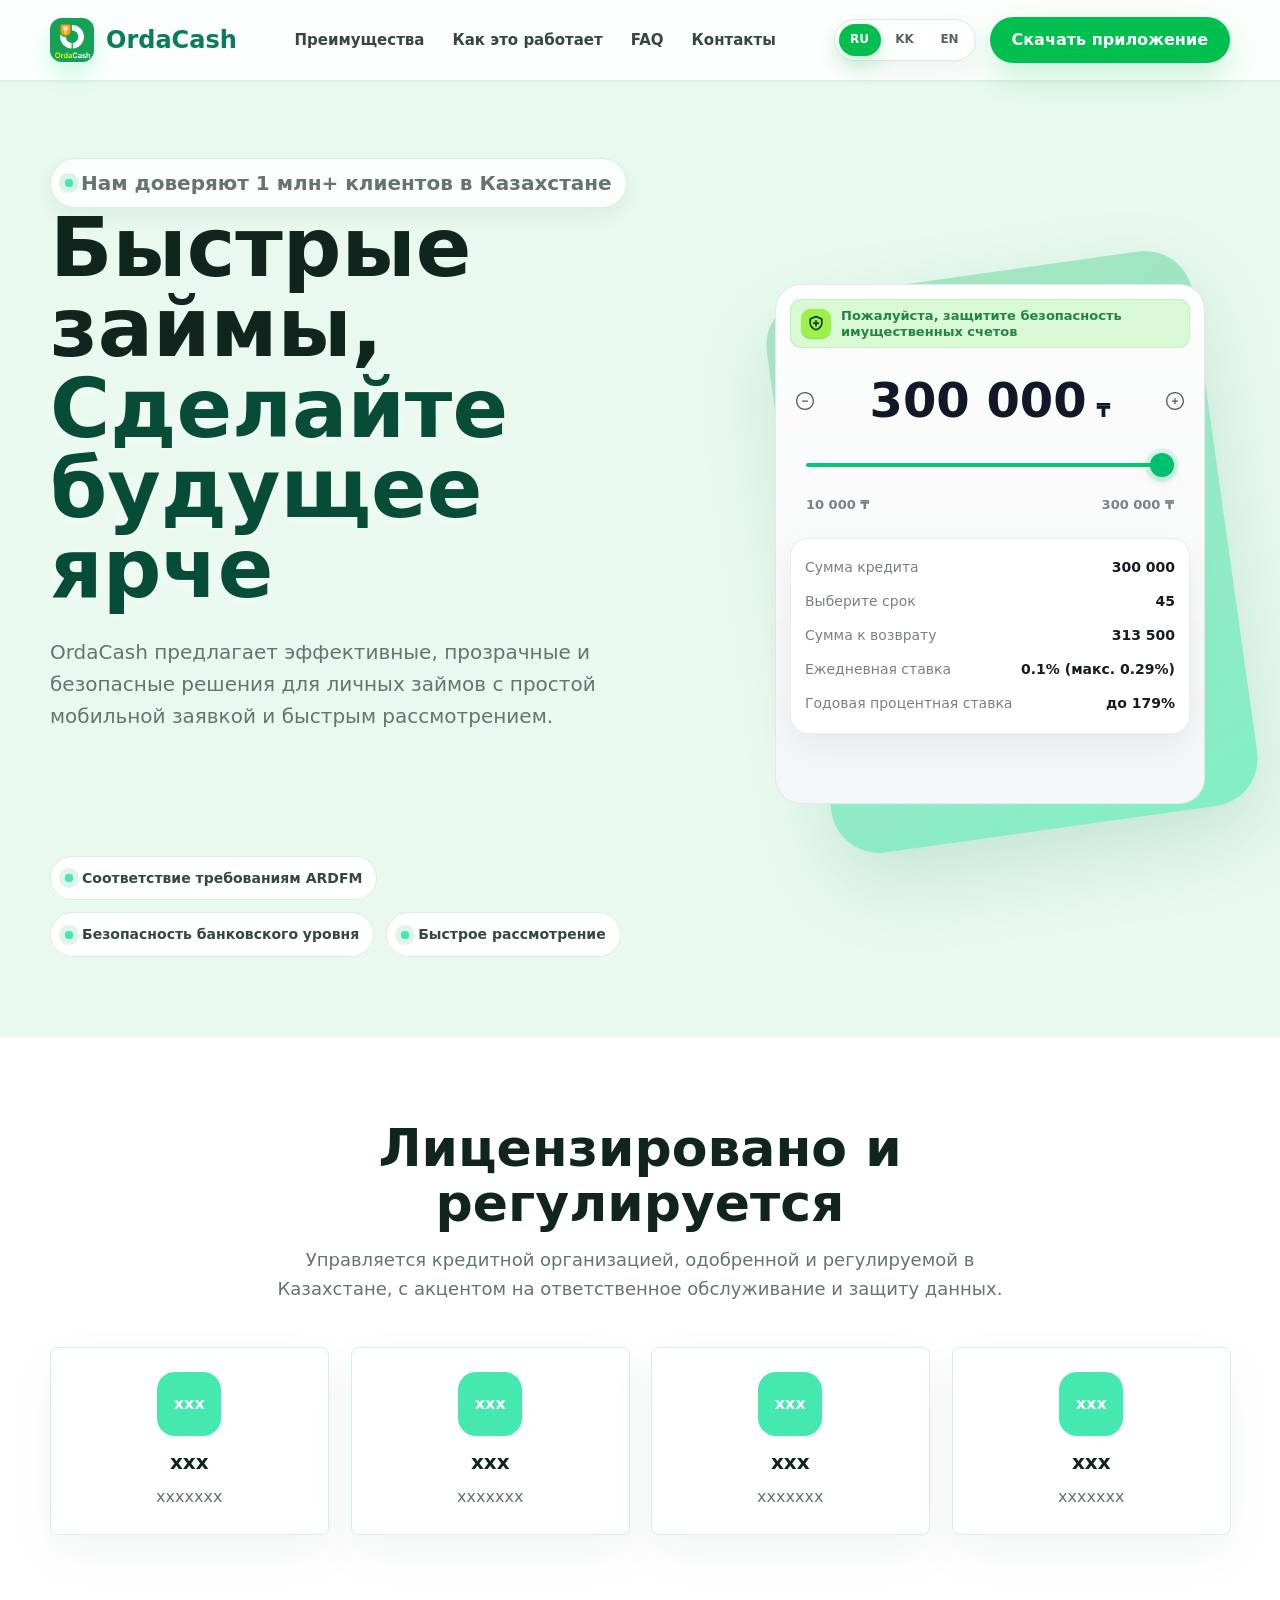
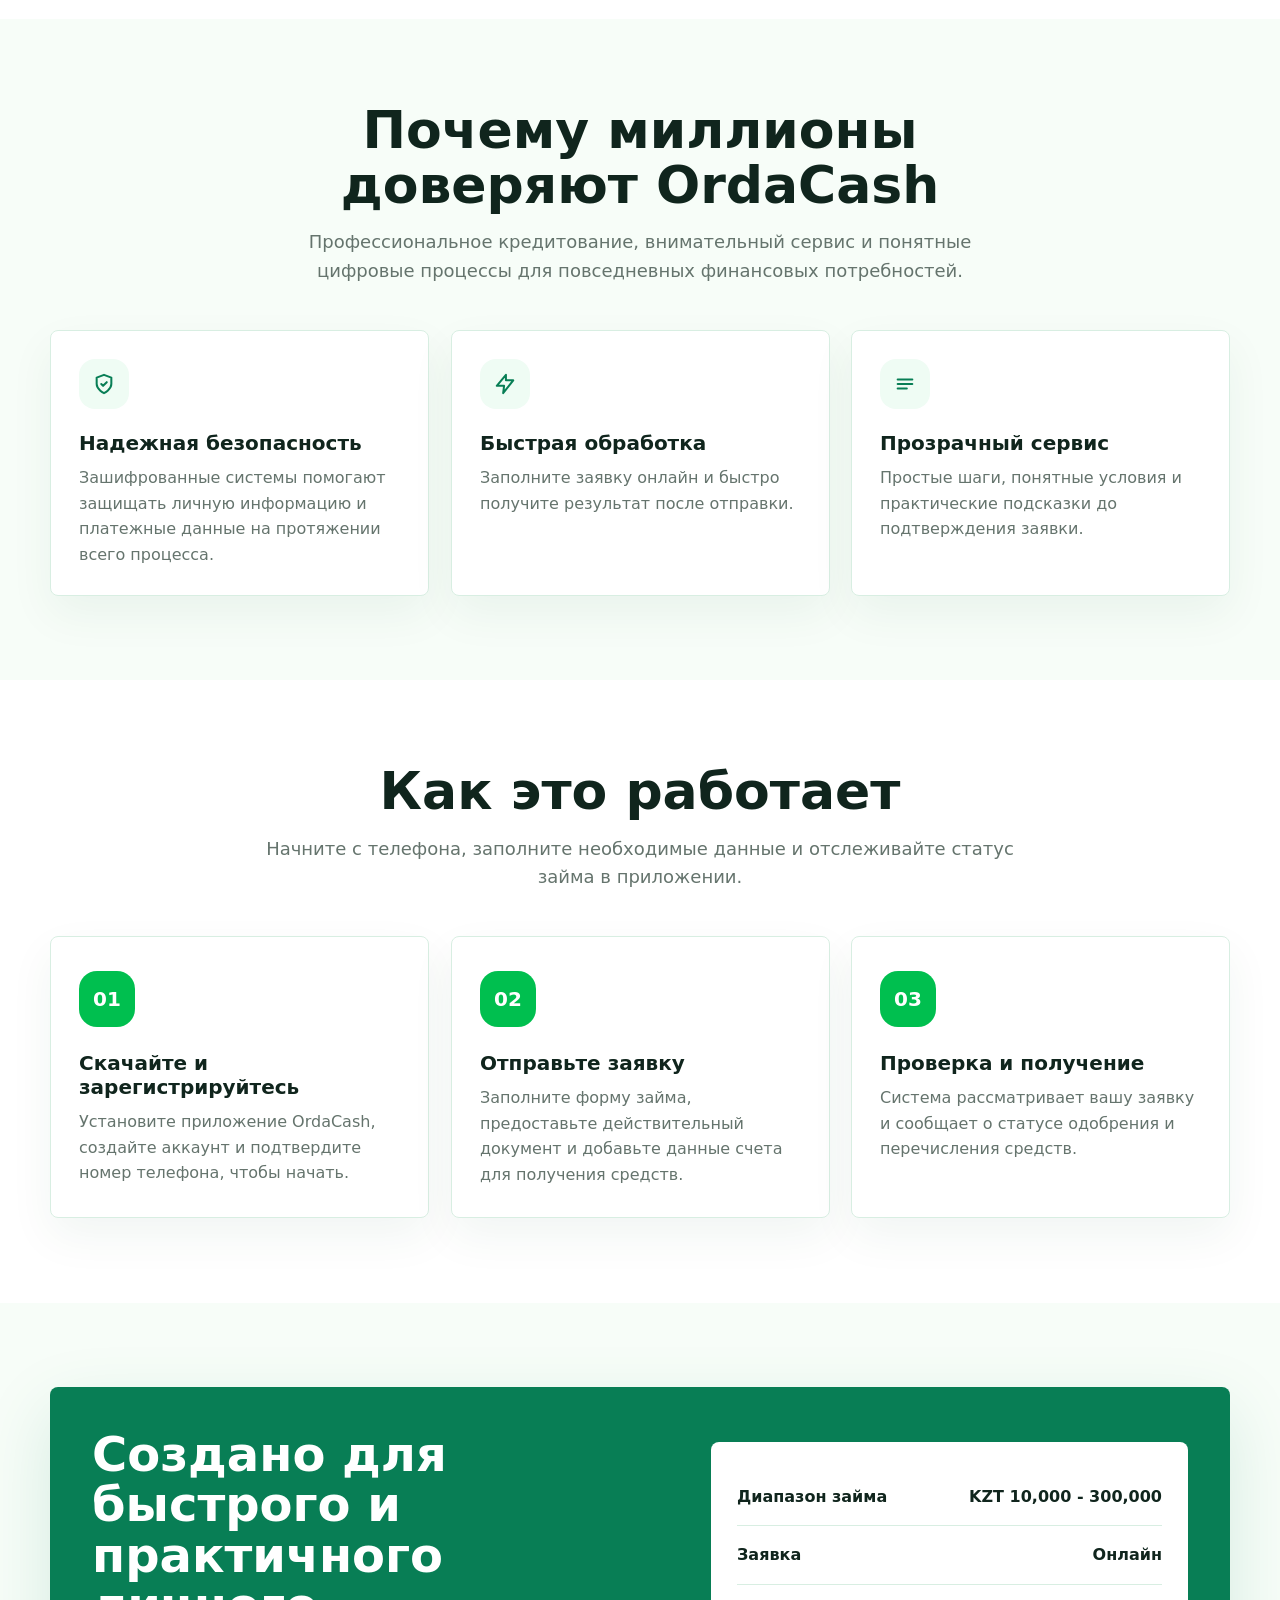
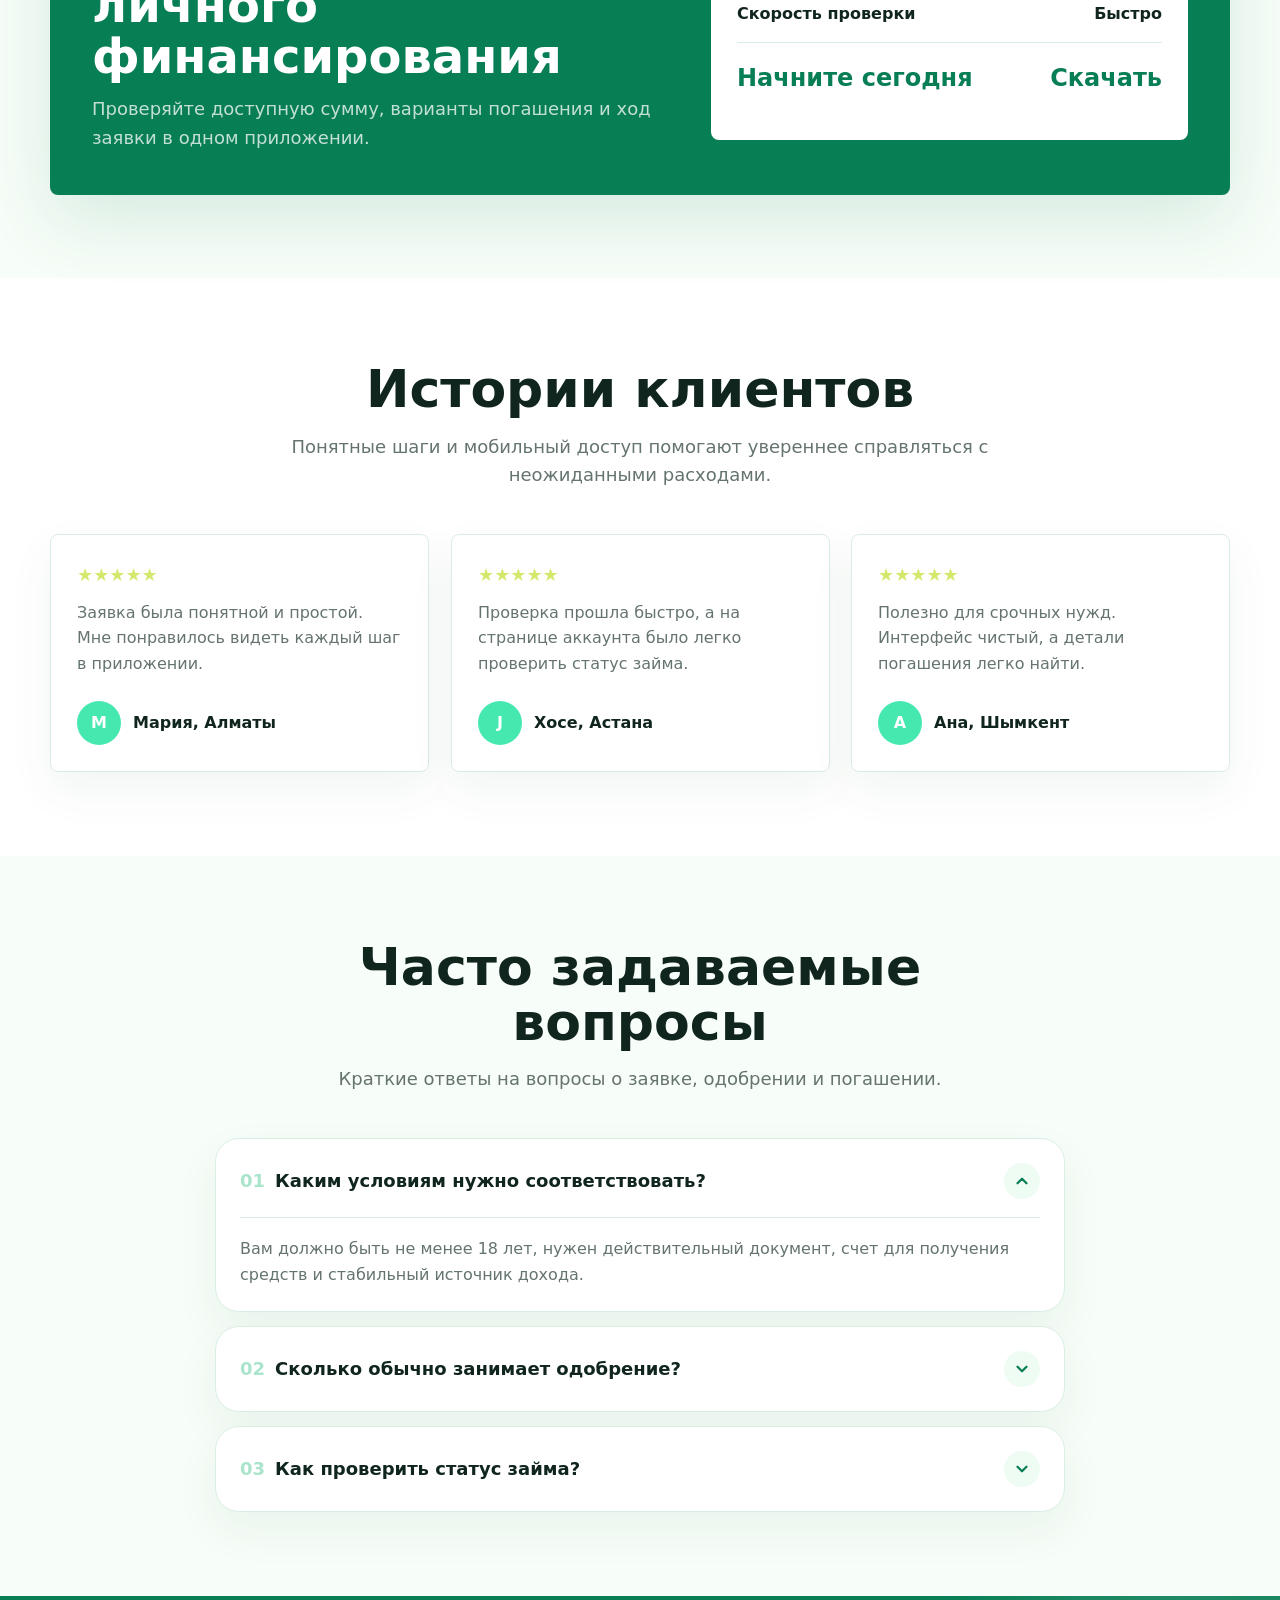
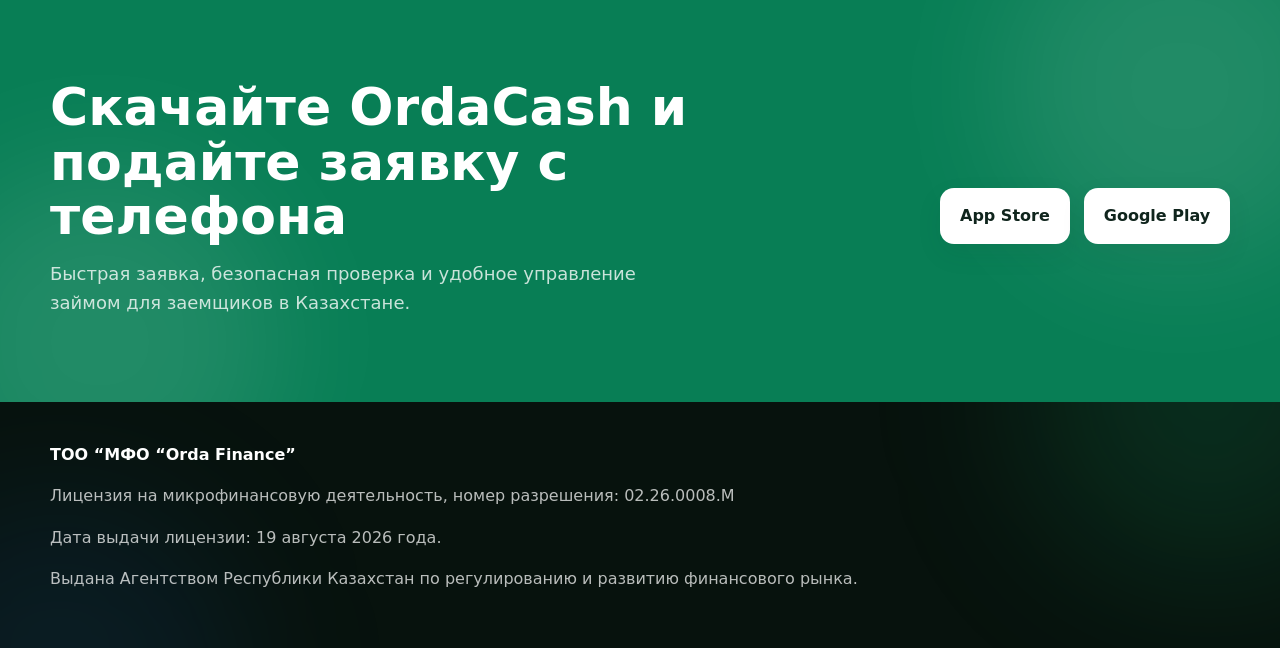
==== index.html @ 4e7398c6 "feat: 文案修改" ====
<!DOCTYPE html><!--lOzupZHRIFz_cOXzdDFwo--><html lang="ru"><head><meta charSet="utf-8"/><meta name="viewport" content="width=device-width, initial-scale=1"/><link rel="preload" as="image" href="/static/images/logo.png"/><link rel="preload" as="image" href="/static/svg/loan-reduce.svg"/><link rel="preload" as="image" href="/static/svg/loan-add.svg"/><link rel="stylesheet" href="/_next/static/css/9ef34f0b7b7a6414.css" data-precedence="next"/><link rel="preload" as="script" fetchPriority="low" href="/_next/static/chunks/webpack-8214f3e998d3ab63.js"/><script src="/_next/static/chunks/84158991-97b8673e93e6caf9.js" async=""></script><script src="/_next/static/chunks/436-8415beff75c6fdd8.js" async=""></script><script src="/_next/static/chunks/main-app-9fe62b37006150d4.js" async=""></script><script src="/_next/static/chunks/app/(home)/page-5bfa616d1ff4d9df.js" async=""></script><title>OrdaCash Lending - Быстрые онлайн-займы</title><meta name="description" content="OrdaCash предлагает быстрые, прозрачные и безопасные онлайн-займы для заемщиков в Казахстане."/><link rel="icon" href="/static/images/favicon.png"/><script src="/_next/static/chunks/polyfills-42372ed130431b0a.js" noModule=""></script></head><body><div hidden=""><!--$--><!--/$--></div><header class="topbar"><nav class="shell nav" aria-label="Primary navigation"><a class="brand" href="#top"><span class="brand-mark" aria-hidden="true"><img src="/static/images/logo.png" alt=""/></span><span class="brand-name">OrdaCash</span></a><div class="links"><a href="#advantages">Преимущества</a><a href="#how-it-works">Как это работает</a><a href="#faq">FAQ</a><a href="#contact">Контакты</a></div><div class="nav-tools"><div class="language-switch" aria-label="Язык" role="group"><button class="language-option is-active" type="button" aria-pressed="true">RU</button><button class="language-option" type="button" aria-pressed="false">KK</button><button class="language-option" type="button" aria-pressed="false">EN</button></div><a class="nav-cta" href="#download">Скачать приложение</a></div></nav></header><main><section class="hero" id="top"><div class="shell hero-grid"><div><p data-aos="fade-down" style="--aos-delay:0ms" class="eyebrow"><span class="spark" aria-hidden="true"></span>Нам доверяют 1 млн+ клиентов в Казахстане</p><h1 data-aos="fade-up" style="--aos-delay:100ms"><span>Быстрые займы,</span><span class="text-gradient">Сделайте будущее ярче</span></h1><p data-aos="fade-up" style="--aos-delay:200ms">OrdaCash предлагает эффективные, прозрачные и безопасные решения для личных займов с простой мобильной заявкой и быстрым рассмотрением.</p><div data-aos="fade-up" style="--aos-delay:300ms" class="hero-actions" id="download"><a class="store" href="https://www.apple.com/app-store/" rel="noreferrer" target="_blank"><svg viewBox="0 0 24 24" aria-hidden="true"><path d="M12 3v12"></path><path d="m7 10 5 5 5-5"></path><path d="M5 21h14"></path></svg><strong><span>Загрузить в</span><span>App Store</span></strong></a><a class="store light" href="https://play.google.com/store" rel="noreferrer" target="_blank"><svg viewBox="0 0 24 24" aria-hidden="true"><path d="m5 3 14 9-14 9V3z"></path></svg><strong><span>Доступно в</span><span>Google Play</span></strong></a></div><div data-aos="fade-up" style="--aos-delay:400ms" class="trust-row" aria-label="Trust signals"><span class="trust-pill"><span class="spark" aria-hidden="true"></span>Соответствие требованиям ARDFM</span><span class="trust-pill"><span class="spark" aria-hidden="true"></span>Безопасность банковского уровня</span><span class="trust-pill"><span class="spark" aria-hidden="true"></span>Быстрое рассмотрение</span></div></div><div data-aos="fade-left" style="--aos-delay:300ms" class="phone-wrap" aria-label="Mobile app preview"><div class="loan-preview" aria-label="Предпросмотр суммы кредита"><div class="loan-notice"><span class="loan-notice-icon" aria-hidden="true"><svg viewBox="0 0 24 24"><path d="M12 3 5 6v5c0 5 7 8 7 8s7-3 7-8V6l-7-3z"></path><path d="M12 8v6"></path><path d="M9 11h6"></path></svg></span><span>Пожалуйста, защитите безопасность имущественных счетов</span></div><div class="amount-control"><button class="amount-step" type="button" aria-label="Уменьшить сумму кредита"><img src="/static/svg/loan-reduce.svg" alt="" aria-hidden="true"/></button><div class="amount-value"><strong>300 000</strong><span>₸</span></div><button class="amount-step" type="button" aria-label="Увеличить сумму кредита"><img src="/static/svg/loan-add.svg" alt="" aria-hidden="true"/></button></div><div class="amount-slider"><input type="range" min="10000" max="300000" step="1000" aria-label="Сумма кредита" style="--slider-progress:100%" value="300000"/><div class="amount-limits" aria-hidden="true"><span>10 000<!-- --> <!-- -->₸</span><span>300 000<!-- --> <!-- -->₸</span></div></div><div class="loan-detail-card"><div class="loan-detail-row compact"><span>Сумма кредита</span><strong>300 000</strong></div><div class="loan-detail-row compact"><span>Выберите срок</span><strong>45</strong></div><div class="loan-detail-row compact"><span>Сумма к возврату</span><strong>313 500</strong></div><div class="loan-detail-row compact"><span>Ежедневная ставка</span><strong>0.1% (макс. 0.29%)</strong></div><div class="loan-detail-row compact"><span>Годовая процентная ставка</span><strong>до 179%</strong></div></div></div></div></div></section><section class="section"><div class="shell"><div data-aos="fade-up" style="--aos-delay:0ms" class="section-head"><h2>Лицензировано и регулируется</h2><p>Управляется кредитной организацией, одобренной и регулируемой в Казахстане, с акцентом на ответственное обслуживание и защиту данных.</p></div><div class="regulators"><article data-aos="zoom-in" style="--aos-delay:0ms" class="reg-card"><div class="seal">xxx</div><h3>xxx</h3><p>xxxxxxx</p></article><article data-aos="zoom-in" style="--aos-delay:100ms" class="reg-card"><div class="seal">xxx</div><h3>xxx</h3><p>xxxxxxx</p></article><article data-aos="zoom-in" style="--aos-delay:200ms" class="reg-card"><div class="seal">xxx</div><h3>xxx</h3><p>xxxxxxx</p></article><article data-aos="zoom-in" style="--aos-delay:300ms" class="reg-card"><div class="seal">xxx</div><h3>xxx</h3><p>xxxxxxx</p></article></div></div></section><section class="section alt" id="advantages"><div class="shell"><div data-aos="fade-up" style="--aos-delay:0ms" class="section-head"><h2>Почему миллионы доверяют OrdaCash</h2><p>Профессиональное кредитование, внимательный сервис и понятные цифровые процессы для повседневных финансовых потребностей.</p></div><div class="feature-grid"><article data-aos="fade-up" style="--aos-delay:0ms" class="feature-card"><div class="small-icon"><svg viewBox="0 0 24 24" aria-hidden="true"><path d="M12 22s8-4 8-10V5l-8-3-8 3v7c0 6 8 10 8 10z"></path><path d="m9 12 2 2 4-4"></path></svg></div><h3>Надежная безопасность</h3><p>Зашифрованные системы помогают защищать личную информацию и платежные данные на протяжении всего процесса.</p></article><article data-aos="fade-up" style="--aos-delay:100ms" class="feature-card"><div class="small-icon"><svg viewBox="0 0 24 24" aria-hidden="true"><path d="M13 2 3 14h8l-1 8 11-14h-8l0-6z"></path></svg></div><h3>Быстрая обработка</h3><p>Заполните заявку онлайн и быстро получите результат после отправки.</p></article><article data-aos="fade-up" style="--aos-delay:200ms" class="feature-card"><div class="small-icon"><svg viewBox="0 0 24 24" aria-hidden="true"><path d="M4 7h16"></path><path d="M4 12h16"></path><path d="M4 17h10"></path></svg></div><h3>Прозрачный сервис</h3><p>Простые шаги, понятные условия и практические подсказки до подтверждения заявки.</p></article></div></div></section><section class="section" id="how-it-works"><div class="shell"><div data-aos="fade-up" style="--aos-delay:0ms" class="section-head"><h2>Как это работает</h2><p>Начните с телефона, заполните необходимые данные и отслеживайте статус займа в приложении.</p></div><div class="steps"><article data-aos="fade-up" style="--aos-delay:0ms" class="step-card"><div class="step-number">01</div><h3>Скачайте и зарегистрируйтесь</h3><p>Установите приложение OrdaCash, создайте аккаунт и подтвердите номер телефона, чтобы начать.</p></article><article data-aos="fade-up" style="--aos-delay:100ms" class="step-card"><div class="step-number">02</div><h3>Отправьте заявку</h3><p>Заполните форму займа, предоставьте действительный документ и добавьте данные счета для получения средств.</p></article><article data-aos="fade-up" style="--aos-delay:200ms" class="step-card"><div class="step-number">03</div><h3>Проверка и получение</h3><p>Система рассматривает вашу заявку и сообщает о статусе одобрения и перечисления средств.</p></article></div></div></section><section class="section alt"><div data-aos="fade-up" style="--aos-delay:0ms" class="shell loan-strip"><div><h2>Создано для быстрого и практичного личного финансирования</h2><p>Проверяйте доступную сумму, варианты погашения и ход заявки в одном приложении.</p></div><div class="calculator" aria-label="Loan example"><div class="calc-row"><span>Диапазон займа</span><span>KZT 10,000 - 300,000</span></div><div class="calc-row"><span>Заявка</span><span>Онлайн</span></div><div class="calc-row"><span>Скорость проверки</span><span>Быстро</span></div><div class="calc-row"><span>Начните сегодня</span><span>Скачать</span></div></div></div></section><section class="section"><div class="shell"><div data-aos="fade-up" style="--aos-delay:0ms" class="section-head"><h2>Истории клиентов</h2><p>Понятные шаги и мобильный доступ помогают увереннее справляться с неожиданными расходами.</p></div><div class="quote-grid"><article data-aos="fade-up" style="--aos-delay:0ms" class="quote"><div class="stars">★★★★★</div><p>Заявка была понятной и простой. Мне понравилось видеть каждый шаг в приложении.</p><div class="person"><span class="person-img">M</span><span>Мария, Алматы</span></div></article><article data-aos="fade-up" style="--aos-delay:100ms" class="quote"><div class="stars">★★★★★</div><p>Проверка прошла быстро, а на странице аккаунта было легко проверить статус займа.</p><div class="person"><span class="person-img">J</span><span>Хосе, Астана</span></div></article><article data-aos="fade-up" style="--aos-delay:200ms" class="quote"><div class="stars">★★★★★</div><p>Полезно для срочных нужд. Интерфейс чистый, а детали погашения легко найти.</p><div class="person"><span class="person-img">A</span><span>Ана, Шымкент</span></div></article></div></div></section><section class="section alt" id="faq"><div class="shell"><div data-aos="fade-up" style="--aos-delay:0ms" class="section-head"><h2>Часто задаваемые вопросы</h2><p>Краткие ответы на вопросы о заявке, одобрении и погашении.</p></div><div class="faq"><div data-aos="fade-up" style="--aos-delay:0ms" class="faq-item"><div class="faq-panel is-open"><button class="faq-trigger" type="button" aria-controls="_R_ctlfivb_" aria-expanded="true"><h3><span class="faq-index">01</span><span>Каким условиям нужно соответствовать?</span></h3><span class="faq-arrow" aria-hidden="true"><svg viewBox="0 0 24 24" aria-hidden="true"><path d="m6 9 6 6 6-6"></path></svg></span></button><div class="faq-answer" id="_R_ctlfivb_"><div class="faq-answer-inner"><p>Вам должно быть не менее 18 лет, нужен действительный документ, счет для получения средств и стабильный источник дохода.</p></div></div></div></div><div data-aos="fade-up" style="--aos-delay:100ms" class="faq-item"><div class="faq-panel"><button class="faq-trigger" type="button" aria-controls="_R_ktlfivb_" aria-expanded="false"><h3><span class="faq-index">02</span><span>Сколько обычно занимает одобрение?</span></h3><span class="faq-arrow" aria-hidden="true"><svg viewBox="0 0 24 24" aria-hidden="true"><path d="m6 9 6 6 6-6"></path></svg></span></button><div class="faq-answer" id="_R_ktlfivb_"><div class="faq-answer-inner"><p>Многие заявки могут быть рассмотрены быстро после отправки. Дополнительная проверка может занять больше времени.</p></div></div></div></div><div data-aos="fade-up" style="--aos-delay:200ms" class="faq-item"><div class="faq-panel"><button class="faq-trigger" type="button" aria-controls="_R_stlfivb_" aria-expanded="false"><h3><span class="faq-index">03</span><span>Как проверить статус займа?</span></h3><span class="faq-arrow" aria-hidden="true"><svg viewBox="0 0 24 24" aria-hidden="true"><path d="m6 9 6 6 6-6"></path></svg></span></button><div class="faq-answer" id="_R_stlfivb_"><div class="faq-answer-inner"><p>Войдите в приложение и проверьте страницу аккаунта или погашения, чтобы увидеть актуальную информацию по заявке.</p></div></div></div></div></div></div></section><section class="download" id="contact"><div class="shell download-grid"><div><h2 data-aos="fade-up" style="--aos-delay:0ms">Скачайте OrdaCash и подайте заявку с телефона</h2><p data-aos="fade-up" style="--aos-delay:100ms">Быстрая заявка, безопасная проверка и удобное управление займом для заемщиков в Казахстане.</p></div><div data-aos="fade-up" style="--aos-delay:200ms" class="hero-actions"><a class="store light" href="https://www.apple.com/app-store/" rel="noreferrer" target="_blank">App Store</a><a class="store light" href="https://play.google.com/store" rel="noreferrer" target="_blank">Google Play</a></div></div></section></main><footer class="footer"><div class="shell footer-grid"><div><strong><a class="footer-license" href="/static/26021703_ru.pdf" target="_blank" rel="noopener noreferrer">ТОО “МФО “Orda Finance”</a></strong><p>Лицензия на микрофинансовую деятельность, номер разрешения: 02.26.0008.М</p><p>Дата выдачи лицензии: 19 августа 2026 года.</p><p>Выдана Агентством Республики Казахстан по регулированию и развитию финансового рынка.</p></div></div></footer><!--$--><!--/$--><script src="/_next/static/chunks/webpack-8214f3e998d3ab63.js" id="_R_" async=""></script><script>(self.__next_f=self.__next_f||[]).push([0])</script><script>self.__next_f.push([1,"1:\"$Sreact.fragment\"\n2:I[6287,[],\"\"]\n3:I[6755,[],\"\"]\n5:I[6406,[],\"OutletBoundary\"]\n7:I[4539,[],\"AsyncMetadataOutlet\"]\n9:I[6406,[],\"ViewportBoundary\"]\nb:I[6406,[],\"MetadataBoundary\"]\nc:\"$Sreact.suspense\"\ne:I[229,[],\"\"]\n:HL[\"/_next/static/css/9ef34f0b7b7a6414.css\",\"style\"]\n"])</script><script>self.__next_f.push([1,"0:{\"P\":null,\"b\":\"lOzupZHRIFz-cOXzdDFwo\",\"p\":\"\",\"c\":[\"\",\"\"],\"i\":false,\"f\":[[[\"\",{\"children\":[\"(home)\",{\"children\":[\"__PAGE__\",{}]}]},\"$undefined\",\"$undefined\",true],[\"\",[\"$\",\"$1\",\"c\",{\"children\":[[[\"$\",\"link\",\"0\",{\"rel\":\"stylesheet\",\"href\":\"/_next/static/css/9ef34f0b7b7a6414.css\",\"precedence\":\"next\",\"crossOrigin\":\"$undefined\",\"nonce\":\"$undefined\"}]],[\"$\",\"html\",null,{\"lang\":\"ru\",\"children\":[\"$\",\"body\",null,{\"children\":[\"$\",\"$L2\",null,{\"parallelRouterKey\":\"children\",\"error\":\"$undefined\",\"errorStyles\":\"$undefined\",\"errorScripts\":\"$undefined\",\"template\":[\"$\",\"$L3\",null,{}],\"templateStyles\":\"$undefined\",\"templateScripts\":\"$undefined\",\"notFound\":[[[\"$\",\"title\",null,{\"children\":\"404: This page could not be found.\"}],[\"$\",\"div\",null,{\"style\":{\"fontFamily\":\"system-ui,\\\"Segoe UI\\\",Roboto,Helvetica,Arial,sans-serif,\\\"Apple Color Emoji\\\",\\\"Segoe UI Emoji\\\"\",\"height\":\"100vh\",\"textAlign\":\"center\",\"display\":\"flex\",\"flexDirection\":\"column\",\"alignItems\":\"center\",\"justifyContent\":\"center\"},\"children\":[\"$\",\"div\",null,{\"children\":[[\"$\",\"style\",null,{\"dangerouslySetInnerHTML\":{\"__html\":\"body{color:#000;background:#fff;margin:0}.next-error-h1{border-right:1px solid rgba(0,0,0,.3)}@media (prefers-color-scheme:dark){body{color:#fff;background:#000}.next-error-h1{border-right:1px solid rgba(255,255,255,.3)}}\"}}],[\"$\",\"h1\",null,{\"className\":\"next-error-h1\",\"style\":{\"display\":\"inline-block\",\"margin\":\"0 20px 0 0\",\"padding\":\"0 23px 0 0\",\"fontSize\":24,\"fontWeight\":500,\"verticalAlign\":\"top\",\"lineHeight\":\"49px\"},\"children\":404}],[\"$\",\"div\",null,{\"style\":{\"display\":\"inline-block\"},\"children\":[\"$\",\"h2\",null,{\"style\":{\"fontSize\":14,\"fontWeight\":400,\"lineHeight\":\"49px\",\"margin\":0},\"children\":\"This page could not be found.\"}]}]]}]}]],[]],\"forbidden\":\"$undefined\",\"unauthorized\":\"$undefined\"}]}]}]]}],{\"children\":[\"(home)\",[\"$\",\"$1\",\"c\",{\"children\":[null,[\"$\",\"$L2\",null,{\"parallelRouterKey\":\"children\",\"error\":\"$undefined\",\"errorStyles\":\"$undefined\",\"errorScripts\":\"$undefined\",\"template\":[\"$\",\"$L3\",null,{}],\"templateStyles\":\"$undefined\",\"templateScripts\":\"$undefined\",\"notFound\":[[[\"$\",\"title\",null,{\"children\":\"404: This page could not be found.\"}],[\"$\",\"div\",null,{\"style\":\"$0:f:0:1:1:props:children:1:props:children:props:children:props:notFound:0:1:props:style\",\"children\":[\"$\",\"div\",null,{\"children\":[[\"$\",\"style\",null,{\"dangerouslySetInnerHTML\":{\"__html\":\"body{color:#000;background:#fff;margin:0}.next-error-h1{border-right:1px solid rgba(0,0,0,.3)}@media (prefers-color-scheme:dark){body{color:#fff;background:#000}.next-error-h1{border-right:1px solid rgba(255,255,255,.3)}}\"}}],[\"$\",\"h1\",null,{\"className\":\"next-error-h1\",\"style\":\"$0:f:0:1:1:props:children:1:props:children:props:children:props:notFound:0:1:props:children:props:children:1:props:style\",\"children\":404}],[\"$\",\"div\",null,{\"style\":\"$0:f:0:1:1:props:children:1:props:children:props:children:props:notFound:0:1:props:children:props:children:2:props:style\",\"children\":[\"$\",\"h2\",null,{\"style\":\"$0:f:0:1:1:props:children:1:props:children:props:children:props:notFound:0:1:props:children:props:children:2:props:children:props:style\",\"children\":\"This page could not be found.\"}]}]]}]}]],[]],\"forbidden\":\"$undefined\",\"unauthorized\":\"$undefined\"}]]}],{\"children\":[\"__PAGE__\",[\"$\",\"$1\",\"c\",{\"children\":[\"$L4\",null,[\"$\",\"$L5\",null,{\"children\":[\"$L6\",[\"$\",\"$L7\",null,{\"promise\":\"$@8\"}]]}]]}],{},null,false]},null,false]},null,false],[\"$\",\"$1\",\"h\",{\"children\":[null,[[\"$\",\"$L9\",null,{\"children\":\"$La\"}],null],[\"$\",\"$Lb\",null,{\"children\":[\"$\",\"div\",null,{\"hidden\":true,\"children\":[\"$\",\"$c\",null,{\"fallback\":null,\"children\":\"$Ld\"}]}]}]]}],false]],\"m\":\"$undefined\",\"G\":[\"$e\",[]],\"s\":false,\"S\":true}\n"])</script><script>self.__next_f.push([1,"a:[[\"$\",\"meta\",\"0\",{\"charSet\":\"utf-8\"}],[\"$\",\"meta\",\"1\",{\"name\":\"viewport\",\"content\":\"width=device-width, initial-scale=1\"}]]\n6:null\n"])</script><script>self.__next_f.push([1,"f:I[2537,[\"813\",\"static/chunks/app/(home)/page-5bfa616d1ff4d9df.js\"],\"default\"]\n"])</script><script>self.__next_f.push([1,"4:[\"$\",\"$Lf\",null,{\"initialLanguage\":\"ru\",\"initialMessages\":{\"meta.title\":\"OrdaCash Lending - Быстрые онлайн-займы\",\"meta.description\":\"OrdaCash предлагает быстрые, прозрачные и безопасные онлайн-займы для заемщиков в Казахстане.\",\"nav.language\":\"Язык\",\"nav.advantages\":\"Преимущества\",\"nav.howItWorks\":\"Как это работает\",\"nav.faq\":\"FAQ\",\"nav.contact\":\"Контакты\",\"nav.download\":\"Скачать приложение\",\"hero.eyebrow\":\"Нам доверяют 1 млн+ клиентов в Казахстане\",\"hero.titleLine1\":\"Быстрые займы,\",\"hero.titleLine2\":\"Сделайте будущее ярче\",\"hero.description\":\"OrdaCash предлагает эффективные, прозрачные и безопасные решения для личных займов с простой мобильной заявкой и быстрым рассмотрением.\",\"hero.floatOne\":\"Простая заявка за 5 минут\",\"hero.floatTwo\":\"Безопасное онлайн-одобрение\",\"hero.imageAlt\":\"Главная страница приложения OrdaCash\",\"loanPreview.ariaLabel\":\"Предпросмотр суммы кредита\",\"loanPreview.notice\":\"Пожалуйста, защитите безопасность имущественных счетов\",\"loanPreview.decrease\":\"Уменьшить сумму кредита\",\"loanPreview.increase\":\"Увеличить сумму кредита\",\"loanPreview.amountAria\":\"Сумма кредита\",\"loanPreview.currency\":\"₸\",\"loanPreview.amount\":\"Сумма кредита\",\"loanPreview.term\":\"Выберите срок\",\"loanPreview.termValue\":\"45\",\"loanPreview.returnAmount\":\"Сумма к возврату\",\"loanPreview.dailyRate\":\"Ежедневная ставка\",\"loanPreview.dailyRateValue\":\"0.1% (макс. 0.29%)\",\"loanPreview.annualRate\":\"Годовая процентная ставка\",\"loanPreview.annualRateValue\":\"до 179%\",\"store.appStoreKicker\":\"Загрузить в\",\"store.appStore\":\"App Store\",\"store.googlePlayKicker\":\"Доступно в\",\"store.googlePlay\":\"Google Play\",\"trust.sec\":\"Соответствие требованиям ARDFM\",\"trust.security\":\"Безопасность банковского уровня\",\"trust.review\":\"Быстрое рассмотрение\",\"regulation.title\":\"Лицензировано и регулируется\",\"regulation.description\":\"Управляется кредитной организацией, одобренной и регулируемой в Казахстане, с акцентом на ответственное обслуживание и защиту данных.\",\"regulation.secText\":\"Соответствие требованиям финансового рынка Казахстана.\",\"regulation.npcText\":\"Практики платежей и денежных операций с учетом стандартов НБК.\",\"regulation.amlText\":\"Проверка транзакций и меры против финансовых правонарушений.\",\"regulation.cicText\":\"Поддержка кредитной истории и ответственная отчетность.\",\"advantages.title\":\"Почему миллионы доверяют OrdaCash\",\"advantages.description\":\"Профессиональное кредитование, внимательный сервис и понятные цифровые процессы для повседневных финансовых потребностей.\",\"advantages.securityTitle\":\"Надежная безопасность\",\"advantages.securityText\":\"Зашифрованные системы помогают защищать личную информацию и платежные данные на протяжении всего процесса.\",\"advantages.speedTitle\":\"Быстрая обработка\",\"advantages.speedText\":\"Заполните заявку онлайн и быстро получите результат после отправки.\",\"advantages.transparentTitle\":\"Прозрачный сервис\",\"advantages.transparentText\":\"Простые шаги, понятные условия и практические подсказки до подтверждения заявки.\",\"steps.title\":\"Как это работает\",\"steps.description\":\"Начните с телефона, заполните необходимые данные и отслеживайте статус займа в приложении.\",\"steps.oneTitle\":\"Скачайте и зарегистрируйтесь\",\"steps.oneText\":\"Установите приложение OrdaCash, создайте аккаунт и подтвердите номер телефона, чтобы начать.\",\"steps.twoTitle\":\"Отправьте заявку\",\"steps.twoText\":\"Заполните форму займа, предоставьте действительный документ и добавьте данные счета для получения средств.\",\"steps.threeTitle\":\"Проверка и получение\",\"steps.threeText\":\"Система рассматривает вашу заявку и сообщает о статусе одобрения и перечисления средств.\",\"loanStrip.title\":\"Создано для быстрого и практичного личного финансирования\",\"loanStrip.description\":\"Проверяйте доступную сумму, варианты погашения и ход заявки в одном приложении.\",\"calculator.loanRange\":\"Диапазон займа\",\"calculator.loanRangeValue\":\"KZT 10,000 - 300,000\",\"calculator.application\":\"Заявка\",\"calculator.online\":\"Онлайн\",\"calculator.reviewSpeed\":\"Скорость проверки\",\"calculator.fast\":\"Быстро\",\"calculator.startToday\":\"Начните сегодня\",\"calculator.download\":\"Скачать\",\"stories.title\":\"Истории клиентов\",\"stories.description\":\"Понятные шаги и мобильный доступ помогают увереннее справляться с неожиданными расходами.\",\"stories.mariaText\":\"Заявка была понятной и простой. Мне понравилось видеть каждый шаг в приложении.\",\"stories.mariaName\":\"Мария, Алматы\",\"stories.joseText\":\"Проверка прошла быстро, а на странице аккаунта было легко проверить статус займа.\",\"stories.joseName\":\"Хосе, Астана\",\"stories.anaText\":\"Полезно для срочных нужд. Интерфейс чистый, а детали погашения легко найти.\",\"stories.anaName\":\"Ана, Шымкент\",\"faq.title\":\"Часто задаваемые вопросы\",\"faq.description\":\"Краткие ответы на вопросы о заявке, одобрении и погашении.\",\"faq.q1\":\"Каким условиям нужно соответствовать?\",\"faq.a1\":\"Вам должно быть не менее 18 лет, нужен действительный документ, счет для получения средств и стабильный источник дохода.\",\"faq.q2\":\"Сколько обычно занимает одобрение?\",\"faq.a2\":\"Многие заявки могут быть рассмотрены быстро после отправки. Дополнительная проверка может занять больше времени.\",\"faq.q3\":\"Как проверить статус займа?\",\"faq.a3\":\"Войдите в приложение и проверьте страницу аккаунта или погашения, чтобы увидеть актуальную информацию по заявке.\",\"download.title\":\"Скачайте OrdaCash и подайте заявку с телефона\",\"download.description\":\"Быстрая заявка, безопасная проверка и удобное управление займом для заемщиков в Казахстане.\",\"footer.company\":\"ТОО “МФО “Orda Finance”\",\"footer.license\":\"Лицензия на микрофинансовую деятельность, номер разрешения: 02.26.0008.М\",\"footer.licenseDate\":\"Дата выдачи лицензии: 19 августа 2026 года.\",\"footer.licenseIssuer\":\"Выдана Агентством Республики Казахстан по регулированию и развитию финансового рынка.\"}}]\n"])</script><script>self.__next_f.push([1,"10:I[3139,[],\"IconMark\"]\n8:{\"metadata\":[[\"$\",\"title\",\"0\",{\"children\":\"OrdaCash Lending - Быстрые онлайн-займы\"}],[\"$\",\"meta\",\"1\",{\"name\":\"description\",\"content\":\"OrdaCash предлагает быстрые, прозрачные и безопасные онлайн-займы для заемщиков в Казахстане.\"}],[\"$\",\"link\",\"2\",{\"rel\":\"icon\",\"href\":\"/static/images/favicon.png\"}],[\"$\",\"$L10\",\"3\",{}]],\"error\":null,\"digest\":\"$undefined\"}\nd:\"$8:metadata\"\n"])</script></body></html>
---- _next/static/css/9ef34f0b7b7a6414.css ----
:root{--green:#45e8af;--green-dark:#087e55;--green-soft:#effcf4;--lime:#e0f7a4;--mint:#a6e1be;--cta-green:#00bf4f;--cta-green-dark:#018e23;--ink:#10251d;--muted:#65746d;--line:#d8eee2;--paper:#ffffff;--wash:#f7fdf8;--yellow:#d5e86e;--blue:#42cfa2;--theme-bg:#e9f9ef;--theme-solid:#45e8af;--theme-deep:#087e55;--shadow:0 24px 70px rgba(12,126,82,0.14)}*{box-sizing:border-box;-webkit-tap-highlight-color:transparent}html{scroll-behavior:smooth}body,html{overflow-x:hidden}body{margin:0;font-family:Inter,ui-sans-serif,system-ui,-apple-system,BlinkMacSystemFont,Segoe UI,Arial,sans-serif;color:var(--ink);background:var(--paper);line-height:1.6}img{max-width:100%}a{color:inherit;text-decoration:none}button,input,select,textarea{-webkit-appearance:none;-moz-appearance:none;appearance:none;font:inherit}button{border:0;background:transparent;color:inherit;cursor:pointer;-webkit-user-select:none;-moz-user-select:none;user-select:none}button:focus{outline:none}.faq-trigger:focus-visible,a:focus-visible,button:focus-visible{outline:3px solid rgba(0,191,79,.28);outline-offset:3px}svg{display:block}.shell{width:min(1180px,calc(100% - 40px));margin:0 auto}.topbar{position:fixed;inset:0 0 auto;z-index:50;background:rgba(255,255,255,.86);border-bottom:1px solid rgba(221,233,227,.85);-webkit-backdrop-filter:blur(18px);backdrop-filter:blur(18px);box-shadow:0 1px 2px rgba(15,23,42,.04)}.nav{height:80px;display:flex;justify-content:space-between;gap:28px}.brand,.nav{align-items:center;min-width:0}.brand{display:inline-flex;gap:12px;font-weight:900;font-size:24px;flex:0 1 auto}.person-img,.seal{background:var(--theme-solid)}.brand-mark{width:44px;height:44px;display:grid;place-items:center;overflow:hidden;border-radius:12px;background:var(--theme-solid);box-shadow:0 12px 24px rgba(69,232,175,.28)}.small-icon svg,.store svg{width:22px;height:22px;stroke:currentColor;stroke-width:2.2;fill:none;stroke-linecap:round;stroke-linejoin:round}.brand-name,.text-gradient{color:var(--green-dark)}.brand-name{min-width:0}h1 .text-gradient{color:#064c37;text-shadow:0 2px 18px rgba(255,255,255,.45)}.links{display:flex;align-items:center;gap:28px;color:#33483f;font-size:15px;font-weight:700}.links a{position:relative;transition:color .25s ease}.links a:after{content:"";position:absolute;left:0;bottom:-5px;width:0;height:2px;border-radius:99px;background:var(--cta-green);transition:width .3s cubic-bezier(.4,0,.2,1)}.links a:hover{color:var(--green-dark)}.links a:hover:after{width:100%}.nav-tools{gap:14px;min-width:0;flex:0 1 auto}.language-switch,.nav-tools{display:inline-flex;align-items:center}.language-switch{gap:3px;height:42px;padding:4px;border:1px solid rgba(216,238,226,.95);border-radius:999px;background:rgba(255,255,255,.9);box-shadow:0 10px 24px rgba(16,37,29,.06)}.language-option{min-width:42px;height:32px;padding:0 10px;border-radius:999px;background:transparent;color:#52665d;font-size:12px;font-weight:900;letter-spacing:0;outline:none;transition:background .2s ease,color .2s ease,box-shadow .2s ease,transform .2s ease}.language-option:hover{color:var(--green-dark);background:var(--green-soft)}.language-option.is-active{background:var(--cta-green);color:white;box-shadow:0 8px 18px rgba(0,191,79,.22)}.language-switch:focus-within{border-color:rgba(0,191,79,.45);box-shadow:0 0 0 4px rgba(0,191,79,.1)}.nav-cta,.primary-btn{display:inline-flex;align-items:center;justify-content:center;min-height:46px;padding:0 22px;border-radius:999px;background:var(--cta-green);color:white;font-weight:900;white-space:nowrap;box-shadow:0 14px 34px rgba(0,191,79,.22);transition:transform .22s ease,box-shadow .22s ease}.nav-cta:hover,.primary-btn:hover{transform:scale(1.05);box-shadow:0 18px 38px rgba(0,191,79,.28)}.hero{position:relative;overflow:hidden;padding:132px 0 80px;background:var(--theme-bg)}.hero-grid{display:grid;grid-template-columns:minmax(0,1fr) minmax(390px,480px);align-items:stretch;grid-gap:58px;gap:58px}.download-grid>*,.footer-grid>*,.hero-grid,.hero-grid>*,.loan-strip>*{min-width:0}.eyebrow{display:inline-flex;align-items:center;gap:8px;width:-moz-fit-content;width:fit-content;max-width:100%;margin:0 0 22px;padding:8px 14px;border:1px solid rgba(20,184,112,.18);border-radius:999px;color:var(--green-dark);background:rgba(255,255,255,.82);box-shadow:0 8px 20px rgba(16,37,29,.06);font-size:14px;font-weight:900}.spark{position:relative;width:8px;height:8px;border-radius:99px;box-shadow:0 0 0 6px rgba(20,184,112,.14)}.spark,.spark:before{background:var(--green)}.spark:before{content:"";position:absolute;inset:0;border-radius:inherit;animation:xlkashPing 1s cubic-bezier(0,0,.2,1) infinite}h1{margin:0;max-width:760px;font-size:clamp(48px,7vw,82px);line-height:.98;letter-spacing:0}h1 span{display:block;overflow-wrap:anywhere}.hero p{max-width:630px;margin:26px 0 0;color:var(--muted);font-size:20px}.hero-actions{display:flex;flex-wrap:wrap;gap:14px;margin-top:34px}.store{display:inline-flex;align-items:center;justify-content:center;flex-wrap:wrap;gap:11px;max-width:100%;min-height:56px;padding:0 20px;border-radius:14px;color:white;background:var(--cta-green);font-weight:900;box-shadow:0 12px 28px rgba(0,191,79,.2);transition:transform .22s ease,box-shadow .22s ease,border-color .22s ease}.store:hover{transform:translateY(-2px);box-shadow:0 18px 36px rgba(0,191,79,.26)}.store.light{color:var(--ink);background:white;border:1px solid var(--line);box-shadow:0 10px 26px rgba(28,68,48,.08)}.store span{display:block;font-size:11px;line-height:1;opacity:.68}.store strong{min-width:0;overflow-wrap:anywhere;text-align:center}.trust-row{display:flex;flex-wrap:wrap;gap:12px;margin-top:34px}.trust-pill{display:inline-flex;align-items:center;flex-wrap:wrap;gap:9px;max-width:100%;padding:10px 14px;border:1px solid var(--line);border-radius:999px;background:white;color:#31493f;font-size:14px;font-weight:800;overflow-wrap:anywhere}.phone-wrap{position:relative;width:min(480px,100%);min-height:100%;align-self:stretch;justify-self:end;display:grid;place-items:center;isolation:isolate}.phone-wrap:before{content:"";position:absolute;width:min(430px,92vw);height:min(560px,100%);border-radius:48px;background:linear-gradient(155deg,rgba(166,225,190,.95),rgba(69,232,175,.62));box-shadow:0 30px 80px rgba(8,126,85,.16);transform:translate(22px,8px) rotate(-8deg);animation:softPulse 5.5s ease-in-out infinite;z-index:0}.loan-preview,.phone-image{position:relative;z-index:1}.loan-preview{width:min(430px,92vw);min-height:520px;padding:14px 14px 18px;border:1px solid rgba(224,231,235,.9);border-radius:26px;color:#111827;background:linear-gradient(180deg,rgba(255,255,255,.78),rgba(255,255,255,0)),#f5f6f7;transition:transform .3s cubic-bezier(.4,0,.2,1)}.phone-wrap:hover .loan-preview{transform:translateY(-4px)}.loan-notice{display:flex;align-items:center;gap:10px;min-height:42px;padding:8px 10px;border:1px solid rgba(84,218,111,.2);border-radius:11px;color:#238448;background:#d9f8d4;font-size:13px;font-weight:650;line-height:1.2}.loan-notice-icon{flex:0 0 auto;width:30px;height:30px;display:grid;place-items:center;border-radius:9px;color:#092312;background:#9cf24b;box-shadow:inset 0 -1px 0 rgba(0,0,0,.08)}.loan-notice-icon svg{width:20px;height:20px;stroke:currentColor;stroke-width:1.8;fill:none;stroke-linecap:round;stroke-linejoin:round}.amount-control{display:grid;grid-template-columns:30px 1fr 30px;align-items:center;grid-gap:12px;gap:12px;margin-top:28px}.amount-step{width:32px;height:32px;justify-self:center;display:grid;place-items:center;border:0;border-radius:50%;color:#2d3340;background:transparent;transition:background .18s ease,filter .18s ease,transform .18s ease}.brand-mark img{width:100%;height:100%;display:block;object-fit:contain}.amount-step:hover{background:rgba(255,255,255,.86);filter:brightness(.92);transform:translateY(-1px)}.amount-step img{width:26px;height:26px;display:block}.amount-value{display:flex;align-items:baseline;justify-content:center;gap:10px;min-width:0}.amount-value strong{font-size:clamp(36px,5vw,48px);line-height:1;letter-spacing:0;font-weight:900;font-feature-settings:"tnum";font-variant-numeric:tabular-nums}.amount-value span{font-size:20px;font-weight:850}.amount-slider{margin:24px 16px 0}.amount-slider input{width:100%;height:30px;margin:0;border:0;outline:0;background:transparent;cursor:-webkit-grab;cursor:grab;-moz-appearance:none;appearance:none;-webkit-appearance:none}.amount-slider input:active{cursor:-webkit-grabbing;cursor:grabbing}.amount-slider input::-webkit-slider-runnable-track{height:4px;border-radius:999px;background:linear-gradient(90deg,#09c47a 0 var(--slider-progress),#cdd5d8 var(--slider-progress) 100%)}.amount-slider input::-webkit-slider-thumb{width:24px;height:24px;margin-top:-10px;border:3px solid #00bf6f;border-radius:50%;background:#00bf6f;box-shadow:0 3px 10px rgba(0,150,88,.24),0 0 0 5px rgba(0,191,111,.1);appearance:none;-webkit-appearance:none}.amount-slider input::-moz-range-track{height:4px;border-radius:999px;background:#cdd5d8}.amount-slider input::-moz-range-progress{height:4px;border-radius:999px;background:#09c47a}.amount-slider input::-moz-range-thumb{width:24px;height:24px;border:3px solid #00bf6f;border-radius:50%;background:#00bf6f;box-shadow:0 3px 10px rgba(0,150,88,.24)}.amount-limits{display:flex;justify-content:space-between;gap:20px;margin-top:7px;color:#7a818d;font-size:13px;font-weight:650;font-feature-settings:"tnum";font-variant-numeric:tabular-nums}.loan-detail-card{margin-top:22px;padding:12px 14px;border:1px solid rgba(229,234,238,.85);border-radius:18px;background:#ffffff;box-shadow:0 16px 36px rgba(15,23,42,.055),inset 0 1px 0 rgba(255,255,255,.8)}.loan-detail-row{display:grid;grid-template-columns:minmax(0,1fr) auto;align-items:center;grid-gap:14px;gap:14px}.loan-detail-row.compact{min-height:34px;padding:0;color:#7b7f88;font-size:14px;line-height:1.2;letter-spacing:0}.loan-detail-row.compact strong{color:#171b23;font-size:14px;font-weight:700;text-align:right;letter-spacing:0;font-feature-settings:"tnum";font-variant-numeric:tabular-nums;white-space:nowrap}.loan-detail-row.compact span{min-width:0;overflow-wrap:anywhere}.phone-image{display:block;width:min(300px,72vw);height:auto;border-radius:28px;box-shadow:0 50px 100px -24px rgba(10,92,58,.24);transition:transform .3s cubic-bezier(.4,0,.2,1)}.phone-wrap:hover .phone-image{transform:scale(1.05)}.float-card{position:absolute;display:flex;align-items:center;gap:10px;padding:14px 16px;border:1px solid rgba(255,255,255,.65);border-radius:24px;background:rgba(255,255,255,.95);box-shadow:0 20px 50px rgba(0,0,0,.1);-webkit-backdrop-filter:blur(18px);backdrop-filter:blur(18px);font-weight:900;animation:floatBadge 4s ease-in-out infinite;z-index:3}.float-card.one{left:8px;top:110px}.float-card.two{right:0;bottom:120px;animation-delay:1.5s}.section{padding:84px 0}.section.alt{background:var(--wash)}.section-head{max-width:760px;margin:0 auto 44px;text-align:center}h2{margin:0;font-size:clamp(32px,5vw,52px);line-height:1.05;letter-spacing:0}.section-head p{margin:16px auto 0;color:var(--muted);font-size:18px}.feature-grid,.quote-grid,.regulators,.steps{display:grid;grid-gap:22px;gap:22px}.regulators{grid-template-columns:repeat(4,1fr)}.feature-grid,.quote-grid,.steps{grid-template-columns:repeat(3,1fr)}.faq-item,.feature-card,.quote,.reg-card,.step-card{border:1px solid var(--line);border-radius:8px;background:white;box-shadow:0 18px 46px rgba(19,79,55,.06);transition:transform .3s ease,box-shadow .3s ease,border-color .3s ease}.faq-item:hover,.feature-card:hover,.quote:hover,.reg-card:hover,.step-card:hover{transform:translateY(-8px);border-color:rgba(20,184,112,.3);box-shadow:0 24px 58px rgba(19,79,55,.14)}.reg-card{padding:24px;text-align:center}.seal{width:64px;height:64px;margin:0 auto 14px;border-radius:18px;display:grid;place-items:center;color:white;font-weight:900;transition:transform .3s ease}.feature-card:hover .small-icon,.reg-card:hover .seal{transform:scale(1.1)}.feature-card h3,.reg-card h3,.step-card h3{margin:0;font-size:20px;line-height:1.2}.faq-item p,.feature-card p,.quote p,.reg-card p,.step-card p{margin:10px 0 0;color:var(--muted)}.feature-card{min-height:240px;padding:28px}.small-icon{width:50px;height:50px;margin-bottom:22px;display:grid;place-items:center;border-radius:16px;color:var(--green-dark);background:var(--green-soft);transition:transform .3s ease}.step-card{position:relative;overflow:hidden;padding:34px 28px 30px}.step-number{width:56px;height:56px;margin-bottom:24px;display:grid;place-items:center;border-radius:18px;color:white;background:var(--cta-green);font-weight:900;font-size:20px}.loan-strip{display:grid;grid-template-columns:1.1fr .9fr;grid-gap:36px;gap:36px;align-items:center;min-width:0;padding:42px;border-radius:8px;color:white;background:var(--theme-deep);box-shadow:var(--shadow)}.loan-strip h2{font-size:clamp(30px,4vw,48px);overflow-wrap:anywhere}.loan-strip p{color:rgba(255,255,255,.76);margin:14px 0 0;font-size:18px}.calculator{padding:26px;border-radius:8px;background:white;color:var(--ink)}.calc-row{display:flex;justify-content:space-between;gap:16px;padding:16px 0;border-bottom:1px solid var(--line);font-weight:900}.calc-row span{min-width:0;overflow-wrap:anywhere}.calc-row:last-child{border-bottom:0;color:var(--green-dark);font-size:24px}.quote{padding:26px}.stars{color:var(--yellow);font-size:18px}.person{display:flex;align-items:center;gap:12px;margin-top:24px;font-weight:900;min-width:0}.person-img{width:44px;height:44px;border-radius:50%;display:grid;place-items:center;color:white}.faq{max-width:850px;margin:0 auto;display:grid;grid-gap:14px;gap:14px}.faq-item{padding:24px;border-radius:24px}.faq-trigger{width:100%;display:flex;align-items:center;justify-content:space-between;gap:18px;padding:0;text-align:left;cursor:pointer}.faq-item h3{margin:0;font-size:18px;min-width:0}.faq-item h3,.faq-item h3 span:last-child{overflow-wrap:anywhere}.faq-index{color:rgba(20,184,112,.36);margin-right:10px;font-weight:900}.faq-arrow{flex:0 0 auto;width:36px;height:36px;display:grid;place-items:center;border-radius:999px;color:var(--green-dark);background:var(--green-soft);transition:transform .5s cubic-bezier(.4,0,.2,1)}.faq-arrow svg{width:18px;height:18px;stroke:currentColor;stroke-width:3;fill:none;stroke-linecap:round;stroke-linejoin:round}.faq-panel.is-open .faq-arrow{transform:rotate(-180deg)}.faq-answer{overflow:hidden;max-height:0;opacity:0;transform:translateY(-6px);transition:max-height .45s cubic-bezier(.4,0,.2,1),opacity .35s ease,transform .35s ease}.faq-answer-inner{margin-top:18px;padding-top:18px;border-top:1px solid var(--line)}.faq-panel.is-open .faq-answer{max-height:220px;opacity:1;transform:translateY(0)}.faq-answer p{margin:0}.download{position:relative;overflow:hidden;padding:84px 0;color:white;background:var(--theme-deep)}.download:after,.download:before{content:"";position:absolute;width:360px;height:360px;border-radius:50%;background:rgba(255,255,255,.1);filter:blur(64px)}.download:before{top:-90px;right:-80px}.download:after{bottom:-120px;left:-80px}.download-grid{position:relative;z-index:1;display:grid;grid-template-columns:1fr auto;grid-gap:32px;gap:32px;align-items:center;min-width:0}.download h2{max-width:720px;overflow-wrap:anywhere}.download p{max-width:660px;margin:16px 0 0;color:rgba(255,255,255,.78);font-size:18px}.download .store.light{border:0}.footer{position:relative;overflow:hidden;padding:40px 0;background:#07120d;color:rgba(255,255,255,.82)}.footer:after,.footer:before{content:"";position:absolute;width:360px;height:360px;border-radius:50%;pointer-events:none;filter:blur(78px);z-index:0}.footer:before{top:-190px;right:-110px;background:rgba(20,184,112,.16)}.footer:after{bottom:-210px;left:-120px;background:rgba(47,124,246,.1)}.footer-grid{position:relative;z-index:1;display:grid;grid-template-columns:1fr;min-width:0}.footer strong{color:white}.footer p{color:rgba(255,255,255,.72);overflow-wrap:anywhere}.footer-license{text-decoration:none}[data-aos]{opacity:0;transition-property:opacity,transform;transition-duration:1s;transition-timing-function:cubic-bezier(.215,.61,.355,1);transition-delay:var(--aos-delay,0s);will-change:opacity,transform}[data-aos=fade-up]{transform:translateY(40px)}[data-aos=fade-down]{transform:translateY(-40px)}[data-aos=fade-left]{transform:translateX(50px)}[data-aos=zoom-in]{transform:scale(.9)}[data-aos].aos-animate{opacity:1;transform:translate(0) scale(1)}@keyframes xlkashPing{75%,to{transform:scale(2);opacity:0}}@keyframes floatBadge{0%,to{transform:translateY(0)}50%{transform:translateY(-10px)}}@keyframes softPulse{0%,to{opacity:1;transform:rotate(-8deg)}50%{opacity:.5;transform:rotate(-8deg)}}@media (max-width:920px){[data-aos=fade-left]{transform:translateY(40px)}.links{display:none}.nav-tools{margin-left:auto}.download-grid,.hero-grid,.loan-strip{grid-template-columns:1fr}.phone-wrap{width:100%;max-width:480px;min-height:520px;justify-self:center;align-self:center}.feature-grid,.quote-grid,.regulators,.steps{grid-template-columns:repeat(2,1fr)}}@media (max-width:640px){.shell{width:min(100% - 28px,1180px)}.nav{height:68px;gap:12px}.brand{flex:1 1 auto}.brand-name{font-size:20px;overflow:hidden;text-overflow:ellipsis;white-space:nowrap}.nav-cta{display:none}.nav-tools{flex:0 1 auto}.language-option{min-width:36px;padding:0 8px}.hero{padding-top:104px}.eyebrow{width:100%;justify-content:center;text-align:center;flex-wrap:wrap}.download p,.hero p,.loan-strip p,.section-head p{font-size:16px}.hero-actions{flex-direction:column}.store{width:100%;text-align:center}.calc-row,.faq-trigger,.person,.trust-pill{min-width:0}.faq-trigger{align-items:flex-start}.calc-row{flex-wrap:wrap}.calc-row:last-child{font-size:20px}.feature-grid,.quote-grid,.regulators,.steps{grid-template-columns:1fr}.phone-wrap{width:100%;max-width:360px;min-height:470px;overflow:visible}.phone-wrap:before{width:min(100%,342px);height:440px;border-radius:38px;transform:translate(10px,8px) rotate(-6deg)}.loan-preview{width:100%;max-width:342px;min-height:462px;padding:12px;border-radius:22px}.loan-notice{font-size:12px}.amount-control{grid-template-columns:28px 1fr 28px;gap:8px;margin-top:24px}.amount-value strong{font-size:38px}.amount-value span{font-size:18px}.loan-detail-card{padding:12px 14px}.loan-detail-row.compact,.loan-detail-row.compact strong{font-size:13px}.phone-image{width:min(282px,80vw)}.float-card{display:none}.loan-strip{padding:28px}.download,.section{padding:64px 0}}@media (prefers-reduced-motion:reduce){*,:after,:before{animation-duration:.01ms!important;animation-iteration-count:1!important;scroll-behavior:auto!important;transition-duration:.01ms!important}[data-aos]{opacity:1!important;transform:none!important}}
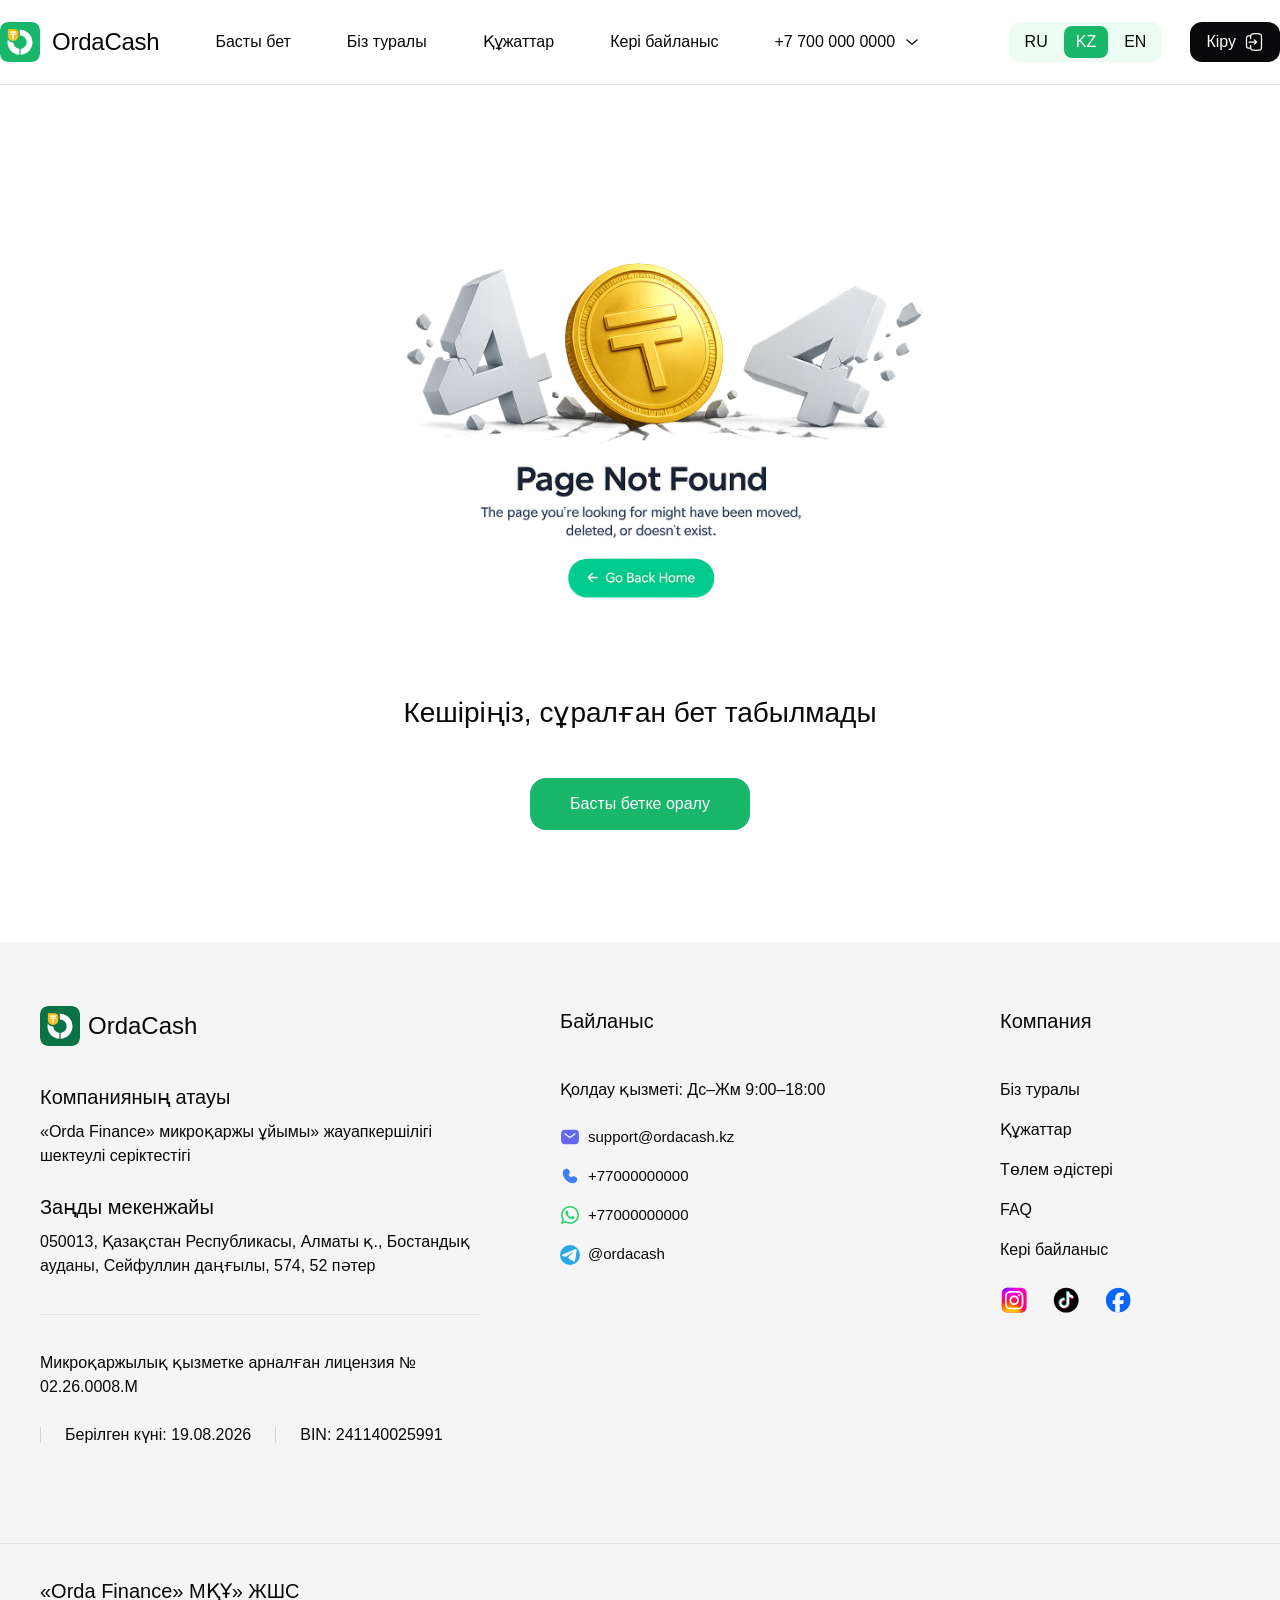
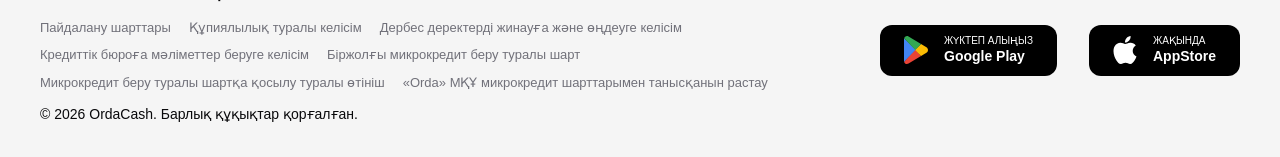
==== commit 97172b91: "feat: 官网重构" ====
--- a/index.html
+++ b/index.html
@@ -1 +1,38 @@
-<!DOCTYPE html><!--lOzupZHRIFz_cOXzdDFwo--><html lang="ru"><head><meta charSet="utf-8"/><meta name="viewport" content="width=device-width, initial-scale=1"/><link rel="preload" as="image" href="/static/images/logo.png"/><link rel="preload" as="image" href="/static/svg/loan-reduce.svg"/><link rel="preload" as="image" href="/static/svg/loan-add.svg"/><link rel="stylesheet" href="/_next/static/css/9ef34f0b7b7a6414.css" data-precedence="next"/><link rel="preload" as="script" fetchPriority="low" href="/_next/static/chunks/webpack-8214f3e998d3ab63.js"/><script src="/_next/static/chunks/84158991-97b8673e93e6caf9.js" async=""></script><script src="/_next/static/chunks/436-8415beff75c6fdd8.js" async=""></script><script src="/_next/static/chunks/main-app-9fe62b37006150d4.js" async=""></script><script src="/_next/static/chunks/app/(home)/page-5bfa616d1ff4d9df.js" async=""></script><title>OrdaCash Lending - Быстрые онлайн-займы</title><meta name="description" content="OrdaCash предлагает быстрые, прозрачные и безопасные онлайн-займы для заемщиков в Казахстане."/><link rel="icon" href="/static/images/favicon.png"/><script src="/_next/static/chunks/polyfills-42372ed130431b0a.js" noModule=""></script></head><body><div hidden=""><!--$--><!--/$--></div><header class="topbar"><nav class="shell nav" aria-label="Primary navigation"><a class="brand" href="#top"><span class="brand-mark" aria-hidden="true"><img src="/static/images/logo.png" alt=""/></span><span class="brand-name">OrdaCash</span></a><div class="links"><a href="#advantages">Преимущества</a><a href="#how-it-works">Как это работает</a><a href="#faq">FAQ</a><a href="#contact">Контакты</a></div><div class="nav-tools"><div class="language-switch" aria-label="Язык" role="group"><button class="language-option is-active" type="button" aria-pressed="true">RU</button><button class="language-option" type="button" aria-pressed="false">KK</button><button class="language-option" type="button" aria-pressed="false">EN</button></div><a class="nav-cta" href="#download">Скачать приложение</a></div></nav></header><main><section class="hero" id="top"><div class="shell hero-grid"><div><p data-aos="fade-down" style="--aos-delay:0ms" class="eyebrow"><span class="spark" aria-hidden="true"></span>Нам доверяют 1 млн+ клиентов в Казахстане</p><h1 data-aos="fade-up" style="--aos-delay:100ms"><span>Быстрые займы,</span><span class="text-gradient">Сделайте будущее ярче</span></h1><p data-aos="fade-up" style="--aos-delay:200ms">OrdaCash предлагает эффективные, прозрачные и безопасные решения для личных займов с простой мобильной заявкой и быстрым рассмотрением.</p><div data-aos="fade-up" style="--aos-delay:300ms" class="hero-actions" id="download"><a class="store" href="https://www.apple.com/app-store/" rel="noreferrer" target="_blank"><svg viewBox="0 0 24 24" aria-hidden="true"><path d="M12 3v12"></path><path d="m7 10 5 5 5-5"></path><path d="M5 21h14"></path></svg><strong><span>Загрузить в</span><span>App Store</span></strong></a><a class="store light" href="https://play.google.com/store" rel="noreferrer" target="_blank"><svg viewBox="0 0 24 24" aria-hidden="true"><path d="m5 3 14 9-14 9V3z"></path></svg><strong><span>Доступно в</span><span>Google Play</span></strong></a></div><div data-aos="fade-up" style="--aos-delay:400ms" class="trust-row" aria-label="Trust signals"><span class="trust-pill"><span class="spark" aria-hidden="true"></span>Соответствие требованиям ARDFM</span><span class="trust-pill"><span class="spark" aria-hidden="true"></span>Безопасность банковского уровня</span><span class="trust-pill"><span class="spark" aria-hidden="true"></span>Быстрое рассмотрение</span></div></div><div data-aos="fade-left" style="--aos-delay:300ms" class="phone-wrap" aria-label="Mobile app preview"><div class="loan-preview" aria-label="Предпросмотр суммы кредита"><div class="loan-notice"><span class="loan-notice-icon" aria-hidden="true"><svg viewBox="0 0 24 24"><path d="M12 3 5 6v5c0 5 7 8 7 8s7-3 7-8V6l-7-3z"></path><path d="M12 8v6"></path><path d="M9 11h6"></path></svg></span><span>Пожалуйста, защитите безопасность имущественных счетов</span></div><div class="amount-control"><button class="amount-step" type="button" aria-label="Уменьшить сумму кредита"><img src="/static/svg/loan-reduce.svg" alt="" aria-hidden="true"/></button><div class="amount-value"><strong>300 000</strong><span>₸</span></div><button class="amount-step" type="button" aria-label="Увеличить сумму кредита"><img src="/static/svg/loan-add.svg" alt="" aria-hidden="true"/></button></div><div class="amount-slider"><input type="range" min="10000" max="300000" step="1000" aria-label="Сумма кредита" style="--slider-progress:100%" value="300000"/><div class="amount-limits" aria-hidden="true"><span>10 000<!-- --> <!-- -->₸</span><span>300 000<!-- --> <!-- -->₸</span></div></div><div class="loan-detail-card"><div class="loan-detail-row compact"><span>Сумма кредита</span><strong>300 000</strong></div><div class="loan-detail-row compact"><span>Выберите срок</span><strong>45</strong></div><div class="loan-detail-row compact"><span>Сумма к возврату</span><strong>313 500</strong></div><div class="loan-detail-row compact"><span>Ежедневная ставка</span><strong>0.1% (макс. 0.29%)</strong></div><div class="loan-detail-row compact"><span>Годовая процентная ставка</span><strong>до 179%</strong></div></div></div></div></div></section><section class="section"><div class="shell"><div data-aos="fade-up" style="--aos-delay:0ms" class="section-head"><h2>Лицензировано и регулируется</h2><p>Управляется кредитной организацией, одобренной и регулируемой в Казахстане, с акцентом на ответственное обслуживание и защиту данных.</p></div><div class="regulators"><article data-aos="zoom-in" style="--aos-delay:0ms" class="reg-card"><div class="seal">xxx</div><h3>xxx</h3><p>xxxxxxx</p></article><article data-aos="zoom-in" style="--aos-delay:100ms" class="reg-card"><div class="seal">xxx</div><h3>xxx</h3><p>xxxxxxx</p></article><article data-aos="zoom-in" style="--aos-delay:200ms" class="reg-card"><div class="seal">xxx</div><h3>xxx</h3><p>xxxxxxx</p></article><article data-aos="zoom-in" style="--aos-delay:300ms" class="reg-card"><div class="seal">xxx</div><h3>xxx</h3><p>xxxxxxx</p></article></div></div></section><section class="section alt" id="advantages"><div class="shell"><div data-aos="fade-up" style="--aos-delay:0ms" class="section-head"><h2>Почему миллионы доверяют OrdaCash</h2><p>Профессиональное кредитование, внимательный сервис и понятные цифровые процессы для повседневных финансовых потребностей.</p></div><div class="feature-grid"><article data-aos="fade-up" style="--aos-delay:0ms" class="feature-card"><div class="small-icon"><svg viewBox="0 0 24 24" aria-hidden="true"><path d="M12 22s8-4 8-10V5l-8-3-8 3v7c0 6 8 10 8 10z"></path><path d="m9 12 2 2 4-4"></path></svg></div><h3>Надежная безопасность</h3><p>Зашифрованные системы помогают защищать личную информацию и платежные данные на протяжении всего процесса.</p></article><article data-aos="fade-up" style="--aos-delay:100ms" class="feature-card"><div class="small-icon"><svg viewBox="0 0 24 24" aria-hidden="true"><path d="M13 2 3 14h8l-1 8 11-14h-8l0-6z"></path></svg></div><h3>Быстрая обработка</h3><p>Заполните заявку онлайн и быстро получите результат после отправки.</p></article><article data-aos="fade-up" style="--aos-delay:200ms" class="feature-card"><div class="small-icon"><svg viewBox="0 0 24 24" aria-hidden="true"><path d="M4 7h16"></path><path d="M4 12h16"></path><path d="M4 17h10"></path></svg></div><h3>Прозрачный сервис</h3><p>Простые шаги, понятные условия и практические подсказки до подтверждения заявки.</p></article></div></div></section><section class="section" id="how-it-works"><div class="shell"><div data-aos="fade-up" style="--aos-delay:0ms" class="section-head"><h2>Как это работает</h2><p>Начните с телефона, заполните необходимые данные и отслеживайте статус займа в приложении.</p></div><div class="steps"><article data-aos="fade-up" style="--aos-delay:0ms" class="step-card"><div class="step-number">01</div><h3>Скачайте и зарегистрируйтесь</h3><p>Установите приложение OrdaCash, создайте аккаунт и подтвердите номер телефона, чтобы начать.</p></article><article data-aos="fade-up" style="--aos-delay:100ms" class="step-card"><div class="step-number">02</div><h3>Отправьте заявку</h3><p>Заполните форму займа, предоставьте действительный документ и добавьте данные счета для получения средств.</p></article><article data-aos="fade-up" style="--aos-delay:200ms" class="step-card"><div class="step-number">03</div><h3>Проверка и получение</h3><p>Система рассматривает вашу заявку и сообщает о статусе одобрения и перечисления средств.</p></article></div></div></section><section class="section alt"><div data-aos="fade-up" style="--aos-delay:0ms" class="shell loan-strip"><div><h2>Создано для быстрого и практичного личного финансирования</h2><p>Проверяйте доступную сумму, варианты погашения и ход заявки в одном приложении.</p></div><div class="calculator" aria-label="Loan example"><div class="calc-row"><span>Диапазон займа</span><span>KZT 10,000 - 300,000</span></div><div class="calc-row"><span>Заявка</span><span>Онлайн</span></div><div class="calc-row"><span>Скорость проверки</span><span>Быстро</span></div><div class="calc-row"><span>Начните сегодня</span><span>Скачать</span></div></div></div></section><section class="section"><div class="shell"><div data-aos="fade-up" style="--aos-delay:0ms" class="section-head"><h2>Истории клиентов</h2><p>Понятные шаги и мобильный доступ помогают увереннее справляться с неожиданными расходами.</p></div><div class="quote-grid"><article data-aos="fade-up" style="--aos-delay:0ms" class="quote"><div class="stars">★★★★★</div><p>Заявка была понятной и простой. Мне понравилось видеть каждый шаг в приложении.</p><div class="person"><span class="person-img">M</span><span>Мария, Алматы</span></div></article><article data-aos="fade-up" style="--aos-delay:100ms" class="quote"><div class="stars">★★★★★</div><p>Проверка прошла быстро, а на странице аккаунта было легко проверить статус займа.</p><div class="person"><span class="person-img">J</span><span>Хосе, Астана</span></div></article><article data-aos="fade-up" style="--aos-delay:200ms" class="quote"><div class="stars">★★★★★</div><p>Полезно для срочных нужд. Интерфейс чистый, а детали погашения легко найти.</p><div class="person"><span class="person-img">A</span><span>Ана, Шымкент</span></div></article></div></div></section><section class="section alt" id="faq"><div class="shell"><div data-aos="fade-up" style="--aos-delay:0ms" class="section-head"><h2>Часто задаваемые вопросы</h2><p>Краткие ответы на вопросы о заявке, одобрении и погашении.</p></div><div class="faq"><div data-aos="fade-up" style="--aos-delay:0ms" class="faq-item"><div class="faq-panel is-open"><button class="faq-trigger" type="button" aria-controls="_R_ctlfivb_" aria-expanded="true"><h3><span class="faq-index">01</span><span>Каким условиям нужно соответствовать?</span></h3><span class="faq-arrow" aria-hidden="true"><svg viewBox="0 0 24 24" aria-hidden="true"><path d="m6 9 6 6 6-6"></path></svg></span></button><div class="faq-answer" id="_R_ctlfivb_"><div class="faq-answer-inner"><p>Вам должно быть не менее 18 лет, нужен действительный документ, счет для получения средств и стабильный источник дохода.</p></div></div></div></div><div data-aos="fade-up" style="--aos-delay:100ms" class="faq-item"><div class="faq-panel"><button class="faq-trigger" type="button" aria-controls="_R_ktlfivb_" aria-expanded="false"><h3><span class="faq-index">02</span><span>Сколько обычно занимает одобрение?</span></h3><span class="faq-arrow" aria-hidden="true"><svg viewBox="0 0 24 24" aria-hidden="true"><path d="m6 9 6 6 6-6"></path></svg></span></button><div class="faq-answer" id="_R_ktlfivb_"><div class="faq-answer-inner"><p>Многие заявки могут быть рассмотрены быстро после отправки. Дополнительная проверка может занять больше времени.</p></div></div></div></div><div data-aos="fade-up" style="--aos-delay:200ms" class="faq-item"><div class="faq-panel"><button class="faq-trigger" type="button" aria-controls="_R_stlfivb_" aria-expanded="false"><h3><span class="faq-index">03</span><span>Как проверить статус займа?</span></h3><span class="faq-arrow" aria-hidden="true"><svg viewBox="0 0 24 24" aria-hidden="true"><path d="m6 9 6 6 6-6"></path></svg></span></button><div class="faq-answer" id="_R_stlfivb_"><div class="faq-answer-inner"><p>Войдите в приложение и проверьте страницу аккаунта или погашения, чтобы увидеть актуальную информацию по заявке.</p></div></div></div></div></div></div></section><section class="download" id="contact"><div class="shell download-grid"><div><h2 data-aos="fade-up" style="--aos-delay:0ms">Скачайте OrdaCash и подайте заявку с телефона</h2><p data-aos="fade-up" style="--aos-delay:100ms">Быстрая заявка, безопасная проверка и удобное управление займом для заемщиков в Казахстане.</p></div><div data-aos="fade-up" style="--aos-delay:200ms" class="hero-actions"><a class="store light" href="https://www.apple.com/app-store/" rel="noreferrer" target="_blank">App Store</a><a class="store light" href="https://play.google.com/store" rel="noreferrer" target="_blank">Google Play</a></div></div></section></main><footer class="footer"><div class="shell footer-grid"><div><strong><a class="footer-license" href="/static/26021703_ru.pdf" target="_blank" rel="noopener noreferrer">ТОО “МФО “Orda Finance”</a></strong><p>Лицензия на микрофинансовую деятельность, номер разрешения: 02.26.0008.М</p><p>Дата выдачи лицензии: 19 августа 2026 года.</p><p>Выдана Агентством Республики Казахстан по регулированию и развитию финансового рынка.</p></div></div></footer><!--$--><!--/$--><script src="/_next/static/chunks/webpack-8214f3e998d3ab63.js" id="_R_" async=""></script><script>(self.__next_f=self.__next_f||[]).push([0])</script><script>self.__next_f.push([1,"1:\"$Sreact.fragment\"\n2:I[6287,[],\"\"]\n3:I[6755,[],\"\"]\n5:I[6406,[],\"OutletBoundary\"]\n7:I[4539,[],\"AsyncMetadataOutlet\"]\n9:I[6406,[],\"ViewportBoundary\"]\nb:I[6406,[],\"MetadataBoundary\"]\nc:\"$Sreact.suspense\"\ne:I[229,[],\"\"]\n:HL[\"/_next/static/css/9ef34f0b7b7a6414.css\",\"style\"]\n"])</script><script>self.__next_f.push([1,"0:{\"P\":null,\"b\":\"lOzupZHRIFz-cOXzdDFwo\",\"p\":\"\",\"c\":[\"\",\"\"],\"i\":false,\"f\":[[[\"\",{\"children\":[\"(home)\",{\"children\":[\"__PAGE__\",{}]}]},\"$undefined\",\"$undefined\",true],[\"\",[\"$\",\"$1\",\"c\",{\"children\":[[[\"$\",\"link\",\"0\",{\"rel\":\"stylesheet\",\"href\":\"/_next/static/css/9ef34f0b7b7a6414.css\",\"precedence\":\"next\",\"crossOrigin\":\"$undefined\",\"nonce\":\"$undefined\"}]],[\"$\",\"html\",null,{\"lang\":\"ru\",\"children\":[\"$\",\"body\",null,{\"children\":[\"$\",\"$L2\",null,{\"parallelRouterKey\":\"children\",\"error\":\"$undefined\",\"errorStyles\":\"$undefined\",\"errorScripts\":\"$undefined\",\"template\":[\"$\",\"$L3\",null,{}],\"templateStyles\":\"$undefined\",\"templateScripts\":\"$undefined\",\"notFound\":[[[\"$\",\"title\",null,{\"children\":\"404: This page could not be found.\"}],[\"$\",\"div\",null,{\"style\":{\"fontFamily\":\"system-ui,\\\"Segoe UI\\\",Roboto,Helvetica,Arial,sans-serif,\\\"Apple Color Emoji\\\",\\\"Segoe UI Emoji\\\"\",\"height\":\"100vh\",\"textAlign\":\"center\",\"display\":\"flex\",\"flexDirection\":\"column\",\"alignItems\":\"center\",\"justifyContent\":\"center\"},\"children\":[\"$\",\"div\",null,{\"children\":[[\"$\",\"style\",null,{\"dangerouslySetInnerHTML\":{\"__html\":\"body{color:#000;background:#fff;margin:0}.next-error-h1{border-right:1px solid rgba(0,0,0,.3)}@media (prefers-color-scheme:dark){body{color:#fff;background:#000}.next-error-h1{border-right:1px solid rgba(255,255,255,.3)}}\"}}],[\"$\",\"h1\",null,{\"className\":\"next-error-h1\",\"style\":{\"display\":\"inline-block\",\"margin\":\"0 20px 0 0\",\"padding\":\"0 23px 0 0\",\"fontSize\":24,\"fontWeight\":500,\"verticalAlign\":\"top\",\"lineHeight\":\"49px\"},\"children\":404}],[\"$\",\"div\",null,{\"style\":{\"display\":\"inline-block\"},\"children\":[\"$\",\"h2\",null,{\"style\":{\"fontSize\":14,\"fontWeight\":400,\"lineHeight\":\"49px\",\"margin\":0},\"children\":\"This page could not be found.\"}]}]]}]}]],[]],\"forbidden\":\"$undefined\",\"unauthorized\":\"$undefined\"}]}]}]]}],{\"children\":[\"(home)\",[\"$\",\"$1\",\"c\",{\"children\":[null,[\"$\",\"$L2\",null,{\"parallelRouterKey\":\"children\",\"error\":\"$undefined\",\"errorStyles\":\"$undefined\",\"errorScripts\":\"$undefined\",\"template\":[\"$\",\"$L3\",null,{}],\"templateStyles\":\"$undefined\",\"templateScripts\":\"$undefined\",\"notFound\":[[[\"$\",\"title\",null,{\"children\":\"404: This page could not be found.\"}],[\"$\",\"div\",null,{\"style\":\"$0:f:0:1:1:props:children:1:props:children:props:children:props:notFound:0:1:props:style\",\"children\":[\"$\",\"div\",null,{\"children\":[[\"$\",\"style\",null,{\"dangerouslySetInnerHTML\":{\"__html\":\"body{color:#000;background:#fff;margin:0}.next-error-h1{border-right:1px solid rgba(0,0,0,.3)}@media (prefers-color-scheme:dark){body{color:#fff;background:#000}.next-error-h1{border-right:1px solid rgba(255,255,255,.3)}}\"}}],[\"$\",\"h1\",null,{\"className\":\"next-error-h1\",\"style\":\"$0:f:0:1:1:props:children:1:props:children:props:children:props:notFound:0:1:props:children:props:children:1:props:style\",\"children\":404}],[\"$\",\"div\",null,{\"style\":\"$0:f:0:1:1:props:children:1:props:children:props:children:props:notFound:0:1:props:children:props:children:2:props:style\",\"children\":[\"$\",\"h2\",null,{\"style\":\"$0:f:0:1:1:props:children:1:props:children:props:children:props:notFound:0:1:props:children:props:children:2:props:children:props:style\",\"children\":\"This page could not be found.\"}]}]]}]}]],[]],\"forbidden\":\"$undefined\",\"unauthorized\":\"$undefined\"}]]}],{\"children\":[\"__PAGE__\",[\"$\",\"$1\",\"c\",{\"children\":[\"$L4\",null,[\"$\",\"$L5\",null,{\"children\":[\"$L6\",[\"$\",\"$L7\",null,{\"promise\":\"$@8\"}]]}]]}],{},null,false]},null,false]},null,false],[\"$\",\"$1\",\"h\",{\"children\":[null,[[\"$\",\"$L9\",null,{\"children\":\"$La\"}],null],[\"$\",\"$Lb\",null,{\"children\":[\"$\",\"div\",null,{\"hidden\":true,\"children\":[\"$\",\"$c\",null,{\"fallback\":null,\"children\":\"$Ld\"}]}]}]]}],false]],\"m\":\"$undefined\",\"G\":[\"$e\",[]],\"s\":false,\"S\":true}\n"])</script><script>self.__next_f.push([1,"a:[[\"$\",\"meta\",\"0\",{\"charSet\":\"utf-8\"}],[\"$\",\"meta\",\"1\",{\"name\":\"viewport\",\"content\":\"width=device-width, initial-scale=1\"}]]\n6:null\n"])</script><script>self.__next_f.push([1,"f:I[2537,[\"813\",\"static/chunks/app/(home)/page-5bfa616d1ff4d9df.js\"],\"default\"]\n"])</script><script>self.__next_f.push([1,"4:[\"$\",\"$Lf\",null,{\"initialLanguage\":\"ru\",\"initialMessages\":{\"meta.title\":\"OrdaCash Lending - Быстрые онлайн-займы\",\"meta.description\":\"OrdaCash предлагает быстрые, прозрачные и безопасные онлайн-займы для заемщиков в Казахстане.\",\"nav.language\":\"Язык\",\"nav.advantages\":\"Преимущества\",\"nav.howItWorks\":\"Как это работает\",\"nav.faq\":\"FAQ\",\"nav.contact\":\"Контакты\",\"nav.download\":\"Скачать приложение\",\"hero.eyebrow\":\"Нам доверяют 1 млн+ клиентов в Казахстане\",\"hero.titleLine1\":\"Быстрые займы,\",\"hero.titleLine2\":\"Сделайте будущее ярче\",\"hero.description\":\"OrdaCash предлагает эффективные, прозрачные и безопасные решения для личных займов с простой мобильной заявкой и быстрым рассмотрением.\",\"hero.floatOne\":\"Простая заявка за 5 минут\",\"hero.floatTwo\":\"Безопасное онлайн-одобрение\",\"hero.imageAlt\":\"Главная страница приложения OrdaCash\",\"loanPreview.ariaLabel\":\"Предпросмотр суммы кредита\",\"loanPreview.notice\":\"Пожалуйста, защитите безопасность имущественных счетов\",\"loanPreview.decrease\":\"Уменьшить сумму кредита\",\"loanPreview.increase\":\"Увеличить сумму кредита\",\"loanPreview.amountAria\":\"Сумма кредита\",\"loanPreview.currency\":\"₸\",\"loanPreview.amount\":\"Сумма кредита\",\"loanPreview.term\":\"Выберите срок\",\"loanPreview.termValue\":\"45\",\"loanPreview.returnAmount\":\"Сумма к возврату\",\"loanPreview.dailyRate\":\"Ежедневная ставка\",\"loanPreview.dailyRateValue\":\"0.1% (макс. 0.29%)\",\"loanPreview.annualRate\":\"Годовая процентная ставка\",\"loanPreview.annualRateValue\":\"до 179%\",\"store.appStoreKicker\":\"Загрузить в\",\"store.appStore\":\"App Store\",\"store.googlePlayKicker\":\"Доступно в\",\"store.googlePlay\":\"Google Play\",\"trust.sec\":\"Соответствие требованиям ARDFM\",\"trust.security\":\"Безопасность банковского уровня\",\"trust.review\":\"Быстрое рассмотрение\",\"regulation.title\":\"Лицензировано и регулируется\",\"regulation.description\":\"Управляется кредитной организацией, одобренной и регулируемой в Казахстане, с акцентом на ответственное обслуживание и защиту данных.\",\"regulation.secText\":\"Соответствие требованиям финансового рынка Казахстана.\",\"regulation.npcText\":\"Практики платежей и денежных операций с учетом стандартов НБК.\",\"regulation.amlText\":\"Проверка транзакций и меры против финансовых правонарушений.\",\"regulation.cicText\":\"Поддержка кредитной истории и ответственная отчетность.\",\"advantages.title\":\"Почему миллионы доверяют OrdaCash\",\"advantages.description\":\"Профессиональное кредитование, внимательный сервис и понятные цифровые процессы для повседневных финансовых потребностей.\",\"advantages.securityTitle\":\"Надежная безопасность\",\"advantages.securityText\":\"Зашифрованные системы помогают защищать личную информацию и платежные данные на протяжении всего процесса.\",\"advantages.speedTitle\":\"Быстрая обработка\",\"advantages.speedText\":\"Заполните заявку онлайн и быстро получите результат после отправки.\",\"advantages.transparentTitle\":\"Прозрачный сервис\",\"advantages.transparentText\":\"Простые шаги, понятные условия и практические подсказки до подтверждения заявки.\",\"steps.title\":\"Как это работает\",\"steps.description\":\"Начните с телефона, заполните необходимые данные и отслеживайте статус займа в приложении.\",\"steps.oneTitle\":\"Скачайте и зарегистрируйтесь\",\"steps.oneText\":\"Установите приложение OrdaCash, создайте аккаунт и подтвердите номер телефона, чтобы начать.\",\"steps.twoTitle\":\"Отправьте заявку\",\"steps.twoText\":\"Заполните форму займа, предоставьте действительный документ и добавьте данные счета для получения средств.\",\"steps.threeTitle\":\"Проверка и получение\",\"steps.threeText\":\"Система рассматривает вашу заявку и сообщает о статусе одобрения и перечисления средств.\",\"loanStrip.title\":\"Создано для быстрого и практичного личного финансирования\",\"loanStrip.description\":\"Проверяйте доступную сумму, варианты погашения и ход заявки в одном приложении.\",\"calculator.loanRange\":\"Диапазон займа\",\"calculator.loanRangeValue\":\"KZT 10,000 - 300,000\",\"calculator.application\":\"Заявка\",\"calculator.online\":\"Онлайн\",\"calculator.reviewSpeed\":\"Скорость проверки\",\"calculator.fast\":\"Быстро\",\"calculator.startToday\":\"Начните сегодня\",\"calculator.download\":\"Скачать\",\"stories.title\":\"Истории клиентов\",\"stories.description\":\"Понятные шаги и мобильный доступ помогают увереннее справляться с неожиданными расходами.\",\"stories.mariaText\":\"Заявка была понятной и простой. Мне понравилось видеть каждый шаг в приложении.\",\"stories.mariaName\":\"Мария, Алматы\",\"stories.joseText\":\"Проверка прошла быстро, а на странице аккаунта было легко проверить статус займа.\",\"stories.joseName\":\"Хосе, Астана\",\"stories.anaText\":\"Полезно для срочных нужд. Интерфейс чистый, а детали погашения легко найти.\",\"stories.anaName\":\"Ана, Шымкент\",\"faq.title\":\"Часто задаваемые вопросы\",\"faq.description\":\"Краткие ответы на вопросы о заявке, одобрении и погашении.\",\"faq.q1\":\"Каким условиям нужно соответствовать?\",\"faq.a1\":\"Вам должно быть не менее 18 лет, нужен действительный документ, счет для получения средств и стабильный источник дохода.\",\"faq.q2\":\"Сколько обычно занимает одобрение?\",\"faq.a2\":\"Многие заявки могут быть рассмотрены быстро после отправки. Дополнительная проверка может занять больше времени.\",\"faq.q3\":\"Как проверить статус займа?\",\"faq.a3\":\"Войдите в приложение и проверьте страницу аккаунта или погашения, чтобы увидеть актуальную информацию по заявке.\",\"download.title\":\"Скачайте OrdaCash и подайте заявку с телефона\",\"download.description\":\"Быстрая заявка, безопасная проверка и удобное управление займом для заемщиков в Казахстане.\",\"footer.company\":\"ТОО “МФО “Orda Finance”\",\"footer.license\":\"Лицензия на микрофинансовую деятельность, номер разрешения: 02.26.0008.М\",\"footer.licenseDate\":\"Дата выдачи лицензии: 19 августа 2026 года.\",\"footer.licenseIssuer\":\"Выдана Агентством Республики Казахстан по регулированию и развитию финансового рынка.\"}}]\n"])</script><script>self.__next_f.push([1,"10:I[3139,[],\"IconMark\"]\n8:{\"metadata\":[[\"$\",\"title\",\"0\",{\"children\":\"OrdaCash Lending - Быстрые онлайн-займы\"}],[\"$\",\"meta\",\"1\",{\"name\":\"description\",\"content\":\"OrdaCash предлагает быстрые, прозрачные и безопасные онлайн-займы для заемщиков в Казахстане.\"}],[\"$\",\"link\",\"2\",{\"rel\":\"icon\",\"href\":\"/static/images/favicon.png\"}],[\"$\",\"$L10\",\"3\",{}]],\"error\":null,\"digest\":\"$undefined\"}\nd:\"$8:metadata\"\n"])</script></body></html>+<!DOCTYPE html>
+<html lang="">
+  <head>
+    <meta charset="UTF-8">
+    <link rel="icon" type="image/svg+xml" href="/favicon.svg">
+    <link rel="icon" type="image/png" href="/favicon.png">
+    <link rel="alternate icon" href="/favicon.ico">
+    <link rel="apple-touch-icon" href="/favicon.png">
+    <meta name="viewport" content="width=device-width, initial-scale=1.0">
+    <meta name="facebook-domain-verification" content="up6lw9iua0efh7x1pr0l6w2xbmu5cw" />
+    <title>OrdaCash - Fast Loans, Brighten Your Future</title>
+    <script async src="https://www.googletagmanager.com/gtag/js?id=G-43SJ85DHX4"></script>
+    <script>
+      window.dataLayer = window.dataLayer || [];
+      function gtag(){dataLayer.push(arguments);}
+      gtag('js', new Date());
+
+      gtag('config', 'G-43SJ85DHX4');
+    </script>
+    <script>
+      !function (w, d, t) {
+        w.TiktokAnalyticsObject=t;var ttq=w[t]=w[t]||[];ttq.methods=["page","track","identify","instances","debug","on","off","once","ready","alias","group","enableCookie","disableCookie","holdConsent","revokeConsent","grantConsent"],ttq.setAndDefer=function(t,e){t[e]=function(){t.push([e].concat(Array.prototype.slice.call(arguments,0)))}};for(var i=0;i<ttq.methods.length;i++)ttq.setAndDefer(ttq,ttq.methods[i]);ttq.instance=function(t){for(
+      var e=ttq._i[t]||[],n=0;n<ttq.methods.length;n++)ttq.setAndDefer(e,ttq.methods[n]);return e},ttq.load=function(e,n){var r="https://analytics.tiktok.com/i18n/pixel/events.js",o=n&&n.partner;ttq._i=ttq._i||{},ttq._i[e]=[],ttq._i[e]._u=r,ttq._t=ttq._t||{},ttq._t[e]=+new Date,ttq._o=ttq._o||{},ttq._o[e]=n||{};n=document.createElement("script")
+      ;n.type="text/javascript",n.async=!0,n.src=r+"?sdkid="+e+"&lib="+t;e=document.getElementsByTagName("script")[0];e.parentNode.insertBefore(n,e)};
+
+
+        ttq.load('D4659HBC77U8B5BDPUO0');
+        ttq.page();
+      }(window, document, 'ttq');
+    </script>
+
+    <script type="module" crossorigin src="/assets/index-B8Gt_Liz.js"></script>
+    <link rel="stylesheet" crossorigin href="/assets/index-Cq7JY9cw.css">
+  </head>
+  <body>
+    <div id="app"></div>
+  </body>
+</html>
--- a/assets/index-Cq7JY9cw.css
+++ b/assets/index-Cq7JY9cw.css
@@ -0,0 +1 @@
+@charset "UTF-8";:root{--el-color-white: #ffffff;--el-color-black: #000000;--el-color-primary-rgb: 24, 183, 106;--el-color-success-rgb: 24, 183, 106;--el-color-warning-rgb: 250, 204, 21;--el-color-danger-rgb: 240, 68, 56;--el-color-error-rgb: 245, 108, 108;--el-color-info-rgb: 113, 113, 122;--el-font-size-extra-large: 20px;--el-font-size-large: 18px;--el-font-size-medium: 16px;--el-font-size-base: 14px;--el-font-size-small: 13px;--el-font-size-extra-small: 12px;--el-font-family: "Helvetica Neue", Helvetica, "PingFang SC", "Hiragino Sans GB", "Microsoft YaHei", "微软雅黑", Arial, sans-serif;--el-font-weight-primary: 500;--el-font-line-height-primary: 24px;--el-index-normal: 1;--el-index-top: 1000;--el-index-popper: 2000;--el-border-radius-base: 4px;--el-border-radius-small: 2px;--el-border-radius-round: 20px;--el-border-radius-circle: 100%;--el-transition-duration: .3s;--el-transition-duration-fast: .2s;--el-transition-function-ease-in-out-bezier: cubic-bezier(.645, .045, .355, 1);--el-transition-function-fast-bezier: cubic-bezier(.23, 1, .32, 1);--el-transition-all: all var(--el-transition-duration) var(--el-transition-function-ease-in-out-bezier);--el-transition-fade: opacity var(--el-transition-duration) var(--el-transition-function-fast-bezier);--el-transition-md-fade: transform var(--el-transition-duration) var(--el-transition-function-fast-bezier), opacity var(--el-transition-duration) var(--el-transition-function-fast-bezier);--el-transition-fade-linear: opacity var(--el-transition-duration-fast) linear;--el-transition-border: border-color var(--el-transition-duration-fast) var(--el-transition-function-ease-in-out-bezier);--el-transition-box-shadow: box-shadow var(--el-transition-duration-fast) var(--el-transition-function-ease-in-out-bezier);--el-transition-color: color var(--el-transition-duration-fast) var(--el-transition-function-ease-in-out-bezier);--el-component-size-large: 40px;--el-component-size: 32px;--el-component-size-small: 24px}:root{color-scheme:light;--el-color-primary: #18B76A;--el-color-primary-light-3: rgb(93, 205, 151);--el-color-primary-light-5: rgb(140, 219, 181);--el-color-primary-light-7: rgb(186, 233, 210);--el-color-primary-light-8: rgb(209, 241, 225);--el-color-primary-light-9: rgb(232, 248, 240);--el-color-primary-dark-2: rgb(19, 146, 85);--el-color-success: #18B76A;--el-color-success-light-3: rgb(93, 205, 151);--el-color-success-light-5: rgb(140, 219, 181);--el-color-success-light-7: rgb(186, 233, 210);--el-color-success-light-8: rgb(209, 241, 225);--el-color-success-light-9: rgb(232, 248, 240);--el-color-success-dark-2: rgb(19, 146, 85);--el-color-warning: #FACC15;--el-color-warning-light-3: rgb(252, 219, 91);--el-color-warning-light-5: rgb(253, 230, 138);--el-color-warning-light-7: rgb(254, 240, 185);--el-color-warning-light-8: rgb(254, 245, 208);--el-color-warning-light-9: rgb(255, 250, 232);--el-color-warning-dark-2: rgb(200, 163, 17);--el-color-danger: #F04438;--el-color-danger-light-3: rgb(245, 124, 116);--el-color-danger-light-5: rgb(248, 162, 156);--el-color-danger-light-7: rgb(251, 199, 195);--el-color-danger-light-8: rgb(252, 218, 215);--el-color-danger-light-9: rgb(254, 236, 235);--el-color-danger-dark-2: rgb(192, 54, 45);--el-color-error: #f56c6c;--el-color-error-light-3: rgb(248, 152, 152);--el-color-error-light-5: rgb(250, 182, 182);--el-color-error-light-7: rgb(252, 211, 211);--el-color-error-light-8: rgb(253, 226, 226);--el-color-error-light-9: rgb(254, 240, 240);--el-color-error-dark-2: rgb(196, 86, 86);--el-color-info: #71717A;--el-color-info-light-3: rgb(156, 156, 162);--el-color-info-light-5: rgb(184, 184, 189);--el-color-info-light-7: rgb(212, 212, 215);--el-color-info-light-8: rgb(227, 227, 228);--el-color-info-light-9: rgb(241, 241, 242);--el-color-info-dark-2: rgb(90, 90, 98);--el-bg-color: #ffffff;--el-bg-color-page: #f2f3f5;--el-bg-color-overlay: #ffffff;--el-text-color-primary: #303133;--el-text-color-regular: #606266;--el-text-color-secondary: #909399;--el-text-color-placeholder: #a8abb2;--el-text-color-disabled: #c0c4cc;--el-border-color: #dcdfe6;--el-border-color-light: #e4e7ed;--el-border-color-lighter: #ebeef5;--el-border-color-extra-light: #f2f6fc;--el-border-color-dark: #d4d7de;--el-border-color-darker: #cdd0d6;--el-fill-color: #f0f2f5;--el-fill-color-light: #f5f7fa;--el-fill-color-lighter: #fafafa;--el-fill-color-extra-light: #fafcff;--el-fill-color-dark: #ebedf0;--el-fill-color-darker: #e6e8eb;--el-fill-color-blank: #ffffff;--el-box-shadow: 0px 12px 32px 4px rgba(0, 0, 0, .04), 0px 8px 20px rgba(0, 0, 0, .08);--el-box-shadow-light: 0px 0px 12px rgba(0, 0, 0, .12);--el-box-shadow-lighter: 0px 0px 6px rgba(0, 0, 0, .12);--el-box-shadow-dark: 0px 16px 48px 16px rgba(0, 0, 0, .08), 0px 12px 32px rgba(0, 0, 0, .12), 0px 8px 16px -8px rgba(0, 0, 0, .16);--el-disabled-bg-color: var(--el-fill-color-light);--el-disabled-text-color: var(--el-text-color-placeholder);--el-disabled-border-color: var(--el-border-color-light);--el-overlay-color: rgba(0, 0, 0, .8);--el-overlay-color-light: rgba(0, 0, 0, .7);--el-overlay-color-lighter: rgba(0, 0, 0, .5);--el-mask-color: rgba(255, 255, 255, .9);--el-mask-color-extra-light: rgba(255, 255, 255, .3);--el-border-width: 1px;--el-border-style: solid;--el-border-color-hover: var(--el-text-color-disabled);--el-border: var(--el-border-width) var(--el-border-style) var(--el-border-color);--el-svg-monochrome-grey: var(--el-border-color)}.fade-in-linear-enter-active,.fade-in-linear-leave-active{transition:var(--el-transition-fade-linear)}.fade-in-linear-enter-from,.fade-in-linear-leave-to{opacity:0}.el-fade-in-linear-enter-active,.el-fade-in-linear-leave-active{transition:var(--el-transition-fade-linear)}.el-fade-in-linear-enter-from,.el-fade-in-linear-leave-to{opacity:0}.el-fade-in-enter-active,.el-fade-in-leave-active{transition:all var(--el-transition-duration) cubic-bezier(.55,0,.1,1)}.el-fade-in-enter-from,.el-fade-in-leave-active{opacity:0}.el-zoom-in-center-enter-active,.el-zoom-in-center-leave-active{transition:all var(--el-transition-duration) cubic-bezier(.55,0,.1,1)}.el-zoom-in-center-enter-from,.el-zoom-in-center-leave-active{opacity:0;transform:scaleX(0)}.el-zoom-in-top-enter-active,.el-zoom-in-top-leave-active{opacity:1;transform:scaleY(1);transition:var(--el-transition-md-fade);transform-origin:center top}.el-zoom-in-top-enter-active[data-popper-placement^=top],.el-zoom-in-top-leave-active[data-popper-placement^=top]{transform-origin:center bottom}.el-zoom-in-top-enter-from,.el-zoom-in-top-leave-active{opacity:0;transform:scaleY(0)}.el-zoom-in-bottom-enter-active,.el-zoom-in-bottom-leave-active{opacity:1;transform:scaleY(1);transition:var(--el-transition-md-fade);transform-origin:center bottom}.el-zoom-in-bottom-enter-from,.el-zoom-in-bottom-leave-active{opacity:0;transform:scaleY(0)}.el-zoom-in-left-enter-active,.el-zoom-in-left-leave-active{opacity:1;transform:scale(1);transition:var(--el-transition-md-fade);transform-origin:top left}.el-zoom-in-left-enter-from,.el-zoom-in-left-leave-active{opacity:0;transform:scale(.45)}.collapse-transition{transition:var(--el-transition-duration) height ease-in-out,var(--el-transition-duration) padding-top ease-in-out,var(--el-transition-duration) padding-bottom ease-in-out}.el-collapse-transition-leave-active,.el-collapse-transition-enter-active{transition:var(--el-transition-duration) max-height ease-in-out,var(--el-transition-duration) padding-top ease-in-out,var(--el-transition-duration) padding-bottom ease-in-out}.horizontal-collapse-transition{transition:var(--el-transition-duration) width ease-in-out,var(--el-transition-duration) padding-left ease-in-out,var(--el-transition-duration) padding-right ease-in-out}.el-list-enter-active,.el-list-leave-active{transition:all 1s}.el-list-enter-from,.el-list-leave-to{opacity:0;transform:translateY(-30px)}.el-list-leave-active{position:absolute!important}.el-opacity-transition{transition:opacity var(--el-transition-duration) cubic-bezier(.55,0,.1,1)}.el-icon--right{margin-left:5px}.el-icon--left{margin-right:5px}@keyframes rotating{0%{transform:rotate(0)}to{transform:rotate(360deg)}}.el-icon{--color: inherit;height:1em;width:1em;line-height:1em;display:inline-flex;justify-content:center;align-items:center;position:relative;fill:currentColor;color:var(--color);font-size:inherit}.el-icon.is-loading{animation:rotating 2s linear infinite}.el-icon svg{height:1em;width:1em}.el-affix--fixed{position:fixed}.el-alert{--el-alert-padding: 8px 16px;--el-alert-border-radius-base: var(--el-border-radius-base);--el-alert-title-font-size: 14px;--el-alert-title-with-description-font-size: 16px;--el-alert-description-font-size: 14px;--el-alert-close-font-size: 16px;--el-alert-close-customed-font-size: 14px;--el-alert-icon-size: 16px;--el-alert-icon-large-size: 28px;width:100%;padding:var(--el-alert-padding);margin:0;box-sizing:border-box;border-radius:var(--el-alert-border-radius-base);position:relative;background-color:var(--el-color-white);overflow:hidden;opacity:1;display:flex;align-items:center;transition:opacity var(--el-transition-duration-fast)}.el-alert.is-light .el-alert__close-btn{color:var(--el-text-color-placeholder)}.el-alert.is-dark .el-alert__close-btn,.el-alert.is-dark .el-alert__description{color:var(--el-color-white)}.el-alert.is-center{justify-content:center}.el-alert--primary{--el-alert-bg-color: var(--el-color-primary-light-9)}.el-alert--primary.is-light{background-color:var(--el-alert-bg-color);color:var(--el-color-primary)}.el-alert--primary.is-light .el-alert__description{color:var(--el-color-primary)}.el-alert--primary.is-dark{background-color:var(--el-color-primary);color:var(--el-color-white)}.el-alert--success{--el-alert-bg-color: var(--el-color-success-light-9)}.el-alert--success.is-light{background-color:var(--el-alert-bg-color);color:var(--el-color-success)}.el-alert--success.is-light .el-alert__description{color:var(--el-color-success)}.el-alert--success.is-dark{background-color:var(--el-color-success);color:var(--el-color-white)}.el-alert--info{--el-alert-bg-color: var(--el-color-info-light-9)}.el-alert--info.is-light{background-color:var(--el-alert-bg-color);color:var(--el-color-info)}.el-alert--info.is-light .el-alert__description{color:var(--el-color-info)}.el-alert--info.is-dark{background-color:var(--el-color-info);color:var(--el-color-white)}.el-alert--warning{--el-alert-bg-color: var(--el-color-warning-light-9)}.el-alert--warning.is-light{background-color:var(--el-alert-bg-color);color:var(--el-color-warning)}.el-alert--warning.is-light .el-alert__description{color:var(--el-color-warning)}.el-alert--warning.is-dark{background-color:var(--el-color-warning);color:var(--el-color-white)}.el-alert--error{--el-alert-bg-color: var(--el-color-error-light-9)}.el-alert--error.is-light{background-color:var(--el-alert-bg-color);color:var(--el-color-error)}.el-alert--error.is-light .el-alert__description{color:var(--el-color-error)}.el-alert--error.is-dark{background-color:var(--el-color-error);color:var(--el-color-white)}.el-alert__content{display:flex;flex-direction:column;gap:4px}.el-alert .el-alert__icon{font-size:var(--el-alert-icon-size);width:var(--el-alert-icon-size);margin-right:8px}.el-alert .el-alert__icon.is-big{font-size:var(--el-alert-icon-large-size);width:var(--el-alert-icon-large-size);margin-right:12px}.el-alert__title{font-size:var(--el-alert-title-font-size);line-height:24px}.el-alert__title.with-description{font-size:var(--el-alert-title-with-description-font-size)}.el-alert .el-alert__description{font-size:var(--el-alert-description-font-size);margin:0}.el-alert .el-alert__close-btn{font-size:var(--el-alert-close-font-size);opacity:1;position:absolute;top:12px;right:16px;cursor:pointer}.el-alert .el-alert__close-btn.is-customed{font-style:normal;font-size:var(--el-alert-close-customed-font-size);line-height:24px;top:8px}.el-alert-fade-enter-from,.el-alert-fade-leave-active{opacity:0}.el-aside{overflow:auto;box-sizing:border-box;flex-shrink:0;width:var(--el-aside-width, 300px)}.el-autocomplete{--el-input-text-color: var(--el-text-color-regular);--el-input-border: var(--el-border);--el-input-hover-border: var(--el-border-color-hover);--el-input-focus-border: var(--el-color-primary);--el-input-transparent-border: 0 0 0 1px transparent inset;--el-input-border-color: var(--el-border-color);--el-input-border-radius: var(--el-border-radius-base);--el-input-bg-color: var(--el-fill-color-blank);--el-input-icon-color: var(--el-text-color-placeholder);--el-input-placeholder-color: var(--el-text-color-placeholder);--el-input-hover-border-color: var(--el-border-color-hover);--el-input-clear-hover-color: var(--el-text-color-secondary);--el-input-focus-border-color: var(--el-color-primary);--el-input-width: 100%}.el-autocomplete{width:var(--el-input-width);position:relative;display:inline-block}.el-autocomplete__popper.el-popper{background:var(--el-bg-color-overlay);border:1px solid var(--el-border-color-light);box-shadow:var(--el-box-shadow-light)}.el-autocomplete__popper.el-popper .el-popper__arrow:before{border:1px solid var(--el-border-color-light)}.el-autocomplete__popper.el-popper[data-popper-placement^=top] .el-popper__arrow:before{border-top-color:transparent;border-left-color:transparent}.el-autocomplete__popper.el-popper[data-popper-placement^=bottom] .el-popper__arrow:before{border-bottom-color:transparent;border-right-color:transparent}.el-autocomplete__popper.el-popper[data-popper-placement^=left] .el-popper__arrow:before{border-left-color:transparent;border-bottom-color:transparent}.el-autocomplete__popper.el-popper[data-popper-placement^=right] .el-popper__arrow:before{border-right-color:transparent;border-top-color:transparent}.el-autocomplete-suggestion{border-radius:var(--el-border-radius-base);box-sizing:border-box}.el-autocomplete-suggestion__header{padding:10px;border-bottom:1px solid var(--el-border-color-lighter)}.el-autocomplete-suggestion__footer{padding:10px;border-top:1px solid var(--el-border-color-lighter)}.el-autocomplete-suggestion__wrap{max-height:280px;padding:10px 0;box-sizing:border-box}.el-autocomplete-suggestion__list{margin:0;padding:0}.el-autocomplete-suggestion li{padding:0 20px;margin:0;line-height:34px;cursor:pointer;color:var(--el-text-color-regular);font-size:var(--el-font-size-base);list-style:none;text-align:left;overflow:hidden;text-overflow:ellipsis;white-space:nowrap}.el-autocomplete-suggestion li:hover,.el-autocomplete-suggestion li.highlighted{background-color:var(--el-fill-color-light)}.el-autocomplete-suggestion li.divider{margin-top:6px;border-top:1px solid var(--el-color-black)}.el-autocomplete-suggestion li.divider:last-child{margin-bottom:-6px}.el-autocomplete-suggestion.is-loading li{cursor:default;height:100px;display:flex;align-items:center;justify-content:center;font-size:20px;color:var(--el-text-color-secondary)}.el-autocomplete-suggestion.is-loading li:hover{background-color:var(--el-bg-color-overlay)}.el-avatar{--el-avatar-text-color: var(--el-color-white);--el-avatar-bg-color: var(--el-text-color-disabled);--el-avatar-text-size: 14px;--el-avatar-icon-size: 18px;--el-avatar-border-radius: var(--el-border-radius-base);--el-avatar-size-large: 56px;--el-avatar-size-small: 24px;--el-avatar-size: 40px;display:inline-flex;justify-content:center;align-items:center;box-sizing:border-box;text-align:center;overflow:hidden;outline:none;color:var(--el-avatar-text-color);background:var(--el-avatar-bg-color);width:var(--el-avatar-size);height:var(--el-avatar-size);font-size:var(--el-avatar-text-size)}.el-avatar>img{display:block;width:100%;height:100%}.el-avatar--circle{border-radius:50%}.el-avatar--square{border-radius:var(--el-avatar-border-radius)}.el-avatar--icon{font-size:var(--el-avatar-icon-size)}.el-avatar--small{--el-avatar-size: 24px}.el-avatar--large{--el-avatar-size: 56px}.el-avatar-group{--el-avatar-group-item-gap: -8px;--el-avatar-group-collapse-item-gap: 4px;display:inline-flex}.el-avatar-group .el-avatar{border:1px solid var(--el-border-color-extra-light)}.el-avatar-group .el-avatar:not(:first-child){margin-left:var(--el-avatar-group-item-gap)}.el-avatar-group__collapse-avatars{--el-avatar-group-item-gap: -8px;--el-avatar-group-collapse-item-gap: 4px}.el-avatar-group__collapse-avatars .el-avatar:not(:first-child){margin-left:var(--el-avatar-group-collapse-item-gap)}.el-backtop{--el-backtop-bg-color: var(--el-bg-color-overlay);--el-backtop-text-color: var(--el-color-primary);--el-backtop-hover-bg-color: var(--el-border-color-extra-light);position:fixed;background-color:var(--el-backtop-bg-color);width:40px;height:40px;border-radius:50%;color:var(--el-backtop-text-color);display:flex;align-items:center;justify-content:center;font-size:20px;box-shadow:var(--el-box-shadow-lighter);cursor:pointer;z-index:5}.el-backtop:hover{background-color:var(--el-backtop-hover-bg-color)}.el-backtop__icon{font-size:20px}.el-badge{--el-badge-bg-color: var(--el-color-danger);--el-badge-radius: 10px;--el-badge-font-size: 12px;--el-badge-padding: 6px;--el-badge-size: 18px;position:relative;vertical-align:middle;display:inline-block;width:fit-content}.el-badge__content{background-color:var(--el-badge-bg-color);border-radius:var(--el-badge-radius);color:var(--el-color-white);display:inline-flex;justify-content:center;align-items:center;font-size:var(--el-badge-font-size);height:var(--el-badge-size);padding:0 var(--el-badge-padding);white-space:nowrap;border:1px solid var(--el-bg-color)}.el-badge__content.is-fixed{position:absolute;top:0;right:calc(1px + var(--el-badge-size) / 2);transform:translateY(-50%) translate(100%);z-index:var(--el-index-normal)}.el-badge__content.is-fixed.is-dot{right:5px}.el-badge__content.is-dot{height:8px;width:8px;padding:0;right:0;border-radius:50%}.el-badge__content.is-hide-zero{display:none}.el-badge__content--primary{background-color:var(--el-color-primary)}.el-badge__content--success{background-color:var(--el-color-success)}.el-badge__content--warning{background-color:var(--el-color-warning)}.el-badge__content--info{background-color:var(--el-color-info)}.el-badge__content--danger{background-color:var(--el-color-danger)}.el-breadcrumb__separator{margin:0 9px;font-weight:700;color:var(--el-text-color-placeholder)}.el-breadcrumb__separator.el-icon{margin:0 6px;font-weight:400}.el-breadcrumb__separator.el-icon svg{vertical-align:middle}.el-breadcrumb__item{float:left;display:inline-flex;align-items:center}.el-breadcrumb__inner{color:var(--el-text-color-regular)}.el-breadcrumb__inner.is-link,.el-breadcrumb__inner a{font-weight:700;text-decoration:none;transition:var(--el-transition-color);color:var(--el-text-color-primary)}.el-breadcrumb__inner.is-link:hover,.el-breadcrumb__inner a:hover{color:var(--el-color-primary);cursor:pointer}.el-breadcrumb__item:last-child .el-breadcrumb__inner,.el-breadcrumb__item:last-child .el-breadcrumb__inner:hover,.el-breadcrumb__item:last-child .el-breadcrumb__inner a,.el-breadcrumb__item:last-child .el-breadcrumb__inner a:hover{font-weight:400;color:var(--el-text-color-regular);cursor:text}.el-breadcrumb__item:last-child .el-breadcrumb__separator{display:none}.el-breadcrumb{font-size:14px;line-height:1}.el-breadcrumb:before,.el-breadcrumb:after{display:table;content:""}.el-breadcrumb:after{clear:both}.el-button-group>.el-button+.el-button{margin-left:0}.el-button-group>.el-button:first-child:last-child{border-top-right-radius:var(--el-border-radius-base);border-bottom-right-radius:var(--el-border-radius-base);border-top-left-radius:var(--el-border-radius-base);border-bottom-left-radius:var(--el-border-radius-base)}.el-button-group>.el-button:first-child:last-child.is-round{border-radius:var(--el-border-radius-round)}.el-button-group>.el-button:first-child:last-child.is-circle{border-radius:50%}.el-button-group>.el-button:not(:first-child):not(:last-child){border-radius:0}.el-button-group>.el-button:hover,.el-button-group>.el-button:focus,.el-button-group>.el-button:active{z-index:1}.el-button-group>.el-button.is-active{z-index:1}.el-button-group--horizontal{display:inline-block;vertical-align:middle}.el-button-group--horizontal:before,.el-button-group--horizontal:after{display:table;content:""}.el-button-group--horizontal:after{clear:both}.el-button-group--horizontal>.el-button{float:left;position:relative}.el-button-group--horizontal>.el-button:first-child{border-top-right-radius:0;border-bottom-right-radius:0}.el-button-group--horizontal>.el-button:last-child{border-top-left-radius:0;border-bottom-left-radius:0}.el-button-group--horizontal>.el-button:not(:last-child){margin-right:-1px}.el-button-group--horizontal .el-button--primary:first-child{border-right-color:var(--el-button-divide-border-color)}.el-button-group--horizontal .el-button--primary:last-child{border-left-color:var(--el-button-divide-border-color)}.el-button-group--horizontal .el-button--primary:not(:first-child):not(:last-child){border-left-color:var(--el-button-divide-border-color);border-right-color:var(--el-button-divide-border-color)}.el-button-group--horizontal .el-button--success:first-child{border-right-color:var(--el-button-divide-border-color)}.el-button-group--horizontal .el-button--success:last-child{border-left-color:var(--el-button-divide-border-color)}.el-button-group--horizontal .el-button--success:not(:first-child):not(:last-child){border-left-color:var(--el-button-divide-border-color);border-right-color:var(--el-button-divide-border-color)}.el-button-group--horizontal .el-button--warning:first-child{border-right-color:var(--el-button-divide-border-color)}.el-button-group--horizontal .el-button--warning:last-child{border-left-color:var(--el-button-divide-border-color)}.el-button-group--horizontal .el-button--warning:not(:first-child):not(:last-child){border-left-color:var(--el-button-divide-border-color);border-right-color:var(--el-button-divide-border-color)}.el-button-group--horizontal .el-button--danger:first-child{border-right-color:var(--el-button-divide-border-color)}.el-button-group--horizontal .el-button--danger:last-child{border-left-color:var(--el-button-divide-border-color)}.el-button-group--horizontal .el-button--danger:not(:first-child):not(:last-child){border-left-color:var(--el-button-divide-border-color);border-right-color:var(--el-button-divide-border-color)}.el-button-group--horizontal .el-button--info:first-child{border-right-color:var(--el-button-divide-border-color)}.el-button-group--horizontal .el-button--info:last-child{border-left-color:var(--el-button-divide-border-color)}.el-button-group--horizontal .el-button--info:not(:first-child):not(:last-child){border-left-color:var(--el-button-divide-border-color);border-right-color:var(--el-button-divide-border-color)}.el-button-group--horizontal>.el-dropdown>.el-button{border-top-left-radius:0;border-bottom-left-radius:0;border-left-color:var(--el-button-divide-border-color)}.el-button-group--vertical{display:inline-flex;flex-direction:column;align-items:stretch}.el-button-group--vertical>.el-button{margin-top:-1px}.el-button-group--vertical>.el-button:first-child{border-bottom-left-radius:0;border-bottom-right-radius:0}.el-button-group--vertical>.el-button:last-child{border-top-left-radius:0;border-top-right-radius:0}.el-button-group--vertical>.el-dropdown{margin-top:-1px}.el-button-group--vertical>.el-dropdown>.el-button{border-top-left-radius:0;border-top-right-radius:0;border-left-color:var(--el-button-divide-border-color)}.el-button-group--vertical .el-button--primary:first-child{border-bottom-color:var(--el-button-divide-border-color)}.el-button-group--vertical .el-button--primary:last-child{border-top-color:var(--el-button-divide-border-color)}.el-button-group--vertical .el-button--primary:not(:first-child):not(:last-child){border-top-color:var(--el-button-divide-border-color);border-bottom-color:var(--el-button-divide-border-color)}.el-button-group--vertical .el-button--success:first-child{border-bottom-color:var(--el-button-divide-border-color)}.el-button-group--vertical .el-button--success:last-child{border-top-color:var(--el-button-divide-border-color)}.el-button-group--vertical .el-button--success:not(:first-child):not(:last-child){border-top-color:var(--el-button-divide-border-color);border-bottom-color:var(--el-button-divide-border-color)}.el-button-group--vertical .el-button--warning:first-child{border-bottom-color:var(--el-button-divide-border-color)}.el-button-group--vertical .el-button--warning:last-child{border-top-color:var(--el-button-divide-border-color)}.el-button-group--vertical .el-button--warning:not(:first-child):not(:last-child){border-top-color:var(--el-button-divide-border-color);border-bottom-color:var(--el-button-divide-border-color)}.el-button-group--vertical .el-button--danger:first-child{border-bottom-color:var(--el-button-divide-border-color)}.el-button-group--vertical .el-button--danger:last-child{border-top-color:var(--el-button-divide-border-color)}.el-button-group--vertical .el-button--danger:not(:first-child):not(:last-child){border-top-color:var(--el-button-divide-border-color);border-bottom-color:var(--el-button-divide-border-color)}.el-button-group--vertical .el-button--info:first-child{border-bottom-color:var(--el-button-divide-border-color)}.el-button-group--vertical .el-button--info:last-child{border-top-color:var(--el-button-divide-border-color)}.el-button-group--vertical .el-button--info:not(:first-child):not(:last-child){border-top-color:var(--el-button-divide-border-color);border-bottom-color:var(--el-button-divide-border-color)}.el-button{--el-button-font-weight: var(--el-font-weight-primary);--el-button-border-color: var(--el-border-color);--el-button-bg-color: var(--el-fill-color-blank);--el-button-text-color: var(--el-text-color-regular);--el-button-disabled-text-color: var(--el-disabled-text-color);--el-button-disabled-bg-color: var(--el-fill-color-blank);--el-button-disabled-border-color: var(--el-border-color-light);--el-button-divide-border-color: rgba(255, 255, 255, .5);--el-button-hover-text-color: var(--el-color-primary);--el-button-hover-bg-color: var(--el-color-primary-light-9);--el-button-hover-border-color: var(--el-color-primary-light-7);--el-button-active-text-color: var(--el-button-hover-text-color);--el-button-active-border-color: var(--el-color-primary);--el-button-active-bg-color: var(--el-button-hover-bg-color);--el-button-outline-color: var(--el-color-primary-light-5);--el-button-hover-link-text-color: var(--el-text-color-secondary);--el-button-active-color: var(--el-text-color-primary)}.el-button{display:inline-flex;justify-content:center;align-items:center;line-height:1;height:32px;white-space:nowrap;cursor:pointer;color:var(--el-button-text-color);text-align:center;box-sizing:border-box;outline:none;transition:.1s;font-weight:var(--el-button-font-weight);-webkit-user-select:none;user-select:none;vertical-align:middle;-webkit-appearance:none;background-color:var(--el-button-bg-color);border:var(--el-border);border-color:var(--el-button-border-color)}.el-button:hover{color:var(--el-button-hover-text-color);border-color:var(--el-button-hover-border-color);background-color:var(--el-button-hover-bg-color);outline:none}.el-button:active{color:var(--el-button-active-text-color);border-color:var(--el-button-active-border-color);background-color:var(--el-button-active-bg-color);outline:none}.el-button:focus-visible{outline:2px solid var(--el-button-outline-color);outline-offset:1px;transition:outline-offset 0s,outline 0s}.el-button>span{display:inline-flex;align-items:center}.el-button+.el-button{margin-left:12px}.el-button{padding:8px 15px;font-size:var(--el-font-size-base);border-radius:var(--el-border-radius-base)}.el-button.is-round{padding:8px 15px}.el-button::-moz-focus-inner{border:0}.el-button [class*=el-icon]+span{margin-left:6px}.el-button [class*=el-icon] svg{vertical-align:bottom}.el-button.is-plain{--el-button-hover-text-color: var(--el-color-primary);--el-button-hover-bg-color: var(--el-fill-color-blank);--el-button-hover-border-color: var(--el-color-primary)}.el-button.is-active{color:var(--el-button-active-text-color);border-color:var(--el-button-active-border-color);background-color:var(--el-button-active-bg-color);outline:none}.el-button.is-disabled,.el-button.is-disabled:hover{color:var(--el-button-disabled-text-color);cursor:not-allowed;background-image:none;background-color:var(--el-button-disabled-bg-color);border-color:var(--el-button-disabled-border-color)}.el-button.is-loading{position:relative;pointer-events:none}.el-button.is-loading:before{z-index:1;pointer-events:none;content:"";position:absolute;inset:-1px;border-radius:inherit;background-color:var(--el-mask-color-extra-light)}.el-button.is-round{border-radius:var(--el-border-radius-round)}.el-button.is-dashed{border-style:dashed;--el-button-hover-text-color: var(--el-color-primary);--el-button-hover-bg-color: var(--el-fill-color-blank);--el-button-hover-border-color: var(--el-color-primary)}.el-button.is-circle{width:32px;border-radius:50%;padding:8px}.el-button.is-text{color:var(--el-button-text-color);border:0 solid transparent;background-color:transparent}.el-button.is-text.is-disabled{color:var(--el-button-disabled-text-color);background-color:transparent!important}.el-button.is-text:not(.is-disabled):hover{background-color:var(--el-fill-color-light)}.el-button.is-text:not(.is-disabled):focus-visible{outline:2px solid var(--el-button-outline-color);outline-offset:1px;transition:outline-offset 0s,outline 0s}.el-button.is-text:not(.is-disabled):active{background-color:var(--el-fill-color)}.el-button.is-text:not(.is-disabled).is-has-bg{background-color:var(--el-fill-color-light)}.el-button.is-text:not(.is-disabled).is-has-bg:hover{background-color:var(--el-fill-color)}.el-button.is-text:not(.is-disabled).is-has-bg:active{background-color:var(--el-fill-color-dark)}.el-button__text--expand{letter-spacing:.3em;margin-right:-.3em}.el-button.is-link{border-color:transparent;color:var(--el-button-text-color);background:transparent;padding:2px;height:auto}.el-button.is-link:hover{color:var(--el-button-hover-link-text-color)}.el-button.is-link.is-disabled{color:var(--el-button-disabled-text-color);background-color:transparent!important;border-color:transparent!important}.el-button.is-link:not(.is-disabled):hover{border-color:transparent;background-color:transparent}.el-button.is-link:not(.is-disabled):active{color:var(--el-button-active-color);border-color:transparent;background-color:transparent}.el-button--text{border-color:transparent;background:transparent;color:var(--el-color-primary);padding-left:0;padding-right:0}.el-button--text.is-disabled{color:var(--el-button-disabled-text-color);background-color:transparent!important;border-color:transparent!important}.el-button--text:not(.is-disabled):hover{color:var(--el-color-primary-light-3);border-color:transparent;background-color:transparent}.el-button--text:not(.is-disabled):active{color:var(--el-color-primary-dark-2);border-color:transparent;background-color:transparent}.el-button__link--expand{letter-spacing:.3em;margin-right:-.3em}.el-button--primary{--el-button-text-color: var(--el-color-white);--el-button-bg-color: var(--el-color-primary);--el-button-border-color: var(--el-color-primary);--el-button-outline-color: var(--el-color-primary-light-5);--el-button-active-color: var(--el-color-primary-dark-2);--el-button-hover-text-color: var(--el-color-white);--el-button-hover-link-text-color: var(--el-color-primary-light-5);--el-button-hover-bg-color: var(--el-color-primary-light-3);--el-button-hover-border-color: var(--el-color-primary-light-3);--el-button-active-bg-color: var(--el-color-primary-dark-2);--el-button-active-border-color: var(--el-color-primary-dark-2);--el-button-disabled-text-color: var(--el-color-white);--el-button-disabled-bg-color: var(--el-color-primary-light-5);--el-button-disabled-border-color: var(--el-color-primary-light-5)}.el-button--primary.is-plain,.el-button--primary.is-text,.el-button--primary.is-link{--el-button-text-color: var(--el-color-primary);--el-button-bg-color: var(--el-color-primary-light-9);--el-button-border-color: var(--el-color-primary-light-5);--el-button-hover-text-color: var(--el-color-white);--el-button-hover-bg-color: var(--el-color-primary);--el-button-hover-border-color: var(--el-color-primary);--el-button-active-text-color: var(--el-color-white)}.el-button--primary.is-plain.is-disabled,.el-button--primary.is-plain.is-disabled:hover,.el-button--primary.is-plain.is-disabled:focus,.el-button--primary.is-plain.is-disabled:active,.el-button--primary.is-text.is-disabled,.el-button--primary.is-text.is-disabled:hover,.el-button--primary.is-text.is-disabled:focus,.el-button--primary.is-text.is-disabled:active,.el-button--primary.is-link.is-disabled,.el-button--primary.is-link.is-disabled:hover,.el-button--primary.is-link.is-disabled:focus,.el-button--primary.is-link.is-disabled:active{color:var(--el-color-primary-light-5);background-color:var(--el-color-primary-light-9);border-color:var(--el-color-primary-light-8)}.el-button--primary.is-dashed{--el-button-text-color: var(--el-color-primary);--el-button-bg-color: var(--el-color-primary-light-9);--el-button-border-color: var(--el-color-primary-light-5);--el-button-hover-text-color: var(--el-color-primary);--el-button-hover-bg-color: var(--el-color-primary-light-9);--el-button-hover-border-color: var(--el-color-primary-light-3);--el-button-active-text-color: var(--el-color-primary-dark-2);--el-button-active-bg-color: var(--el-color-primary-light-9);--el-button-active-border-color: var(--el-color-primary-dark-2)}.el-button--primary.is-dashed.is-disabled,.el-button--primary.is-dashed.is-disabled:hover,.el-button--primary.is-dashed.is-disabled:focus,.el-button--primary.is-dashed.is-disabled:active{color:var(--el-color-primary-light-5);background-color:var(--el-color-primary-light-9);border-color:var(--el-color-primary-light-8)}.el-button--success{--el-button-text-color: var(--el-color-white);--el-button-bg-color: var(--el-color-success);--el-button-border-color: var(--el-color-success);--el-button-outline-color: var(--el-color-success-light-5);--el-button-active-color: var(--el-color-success-dark-2);--el-button-hover-text-color: var(--el-color-white);--el-button-hover-link-text-color: var(--el-color-success-light-5);--el-button-hover-bg-color: var(--el-color-success-light-3);--el-button-hover-border-color: var(--el-color-success-light-3);--el-button-active-bg-color: var(--el-color-success-dark-2);--el-button-active-border-color: var(--el-color-success-dark-2);--el-button-disabled-text-color: var(--el-color-white);--el-button-disabled-bg-color: var(--el-color-success-light-5);--el-button-disabled-border-color: var(--el-color-success-light-5)}.el-button--success.is-plain,.el-button--success.is-text,.el-button--success.is-link{--el-button-text-color: var(--el-color-success);--el-button-bg-color: var(--el-color-success-light-9);--el-button-border-color: var(--el-color-success-light-5);--el-button-hover-text-color: var(--el-color-white);--el-button-hover-bg-color: var(--el-color-success);--el-button-hover-border-color: var(--el-color-success);--el-button-active-text-color: var(--el-color-white)}.el-button--success.is-plain.is-disabled,.el-button--success.is-plain.is-disabled:hover,.el-button--success.is-plain.is-disabled:focus,.el-button--success.is-plain.is-disabled:active,.el-button--success.is-text.is-disabled,.el-button--success.is-text.is-disabled:hover,.el-button--success.is-text.is-disabled:focus,.el-button--success.is-text.is-disabled:active,.el-button--success.is-link.is-disabled,.el-button--success.is-link.is-disabled:hover,.el-button--success.is-link.is-disabled:focus,.el-button--success.is-link.is-disabled:active{color:var(--el-color-success-light-5);background-color:var(--el-color-success-light-9);border-color:var(--el-color-success-light-8)}.el-button--success.is-dashed{--el-button-text-color: var(--el-color-success);--el-button-bg-color: var(--el-color-success-light-9);--el-button-border-color: var(--el-color-success-light-5);--el-button-hover-text-color: var(--el-color-success);--el-button-hover-bg-color: var(--el-color-success-light-9);--el-button-hover-border-color: var(--el-color-success-light-3);--el-button-active-text-color: var(--el-color-success-dark-2);--el-button-active-bg-color: var(--el-color-success-light-9);--el-button-active-border-color: var(--el-color-success-dark-2)}.el-button--success.is-dashed.is-disabled,.el-button--success.is-dashed.is-disabled:hover,.el-button--success.is-dashed.is-disabled:focus,.el-button--success.is-dashed.is-disabled:active{color:var(--el-color-success-light-5);background-color:var(--el-color-success-light-9);border-color:var(--el-color-success-light-8)}.el-button--warning{--el-button-text-color: var(--el-color-white);--el-button-bg-color: var(--el-color-warning);--el-button-border-color: var(--el-color-warning);--el-button-outline-color: var(--el-color-warning-light-5);--el-button-active-color: var(--el-color-warning-dark-2);--el-button-hover-text-color: var(--el-color-white);--el-button-hover-link-text-color: var(--el-color-warning-light-5);--el-button-hover-bg-color: var(--el-color-warning-light-3);--el-button-hover-border-color: var(--el-color-warning-light-3);--el-button-active-bg-color: var(--el-color-warning-dark-2);--el-button-active-border-color: var(--el-color-warning-dark-2);--el-button-disabled-text-color: var(--el-color-white);--el-button-disabled-bg-color: var(--el-color-warning-light-5);--el-button-disabled-border-color: var(--el-color-warning-light-5)}.el-button--warning.is-plain,.el-button--warning.is-text,.el-button--warning.is-link{--el-button-text-color: var(--el-color-warning);--el-button-bg-color: var(--el-color-warning-light-9);--el-button-border-color: var(--el-color-warning-light-5);--el-button-hover-text-color: var(--el-color-white);--el-button-hover-bg-color: var(--el-color-warning);--el-button-hover-border-color: var(--el-color-warning);--el-button-active-text-color: var(--el-color-white)}.el-button--warning.is-plain.is-disabled,.el-button--warning.is-plain.is-disabled:hover,.el-button--warning.is-plain.is-disabled:focus,.el-button--warning.is-plain.is-disabled:active,.el-button--warning.is-text.is-disabled,.el-button--warning.is-text.is-disabled:hover,.el-button--warning.is-text.is-disabled:focus,.el-button--warning.is-text.is-disabled:active,.el-button--warning.is-link.is-disabled,.el-button--warning.is-link.is-disabled:hover,.el-button--warning.is-link.is-disabled:focus,.el-button--warning.is-link.is-disabled:active{color:var(--el-color-warning-light-5);background-color:var(--el-color-warning-light-9);border-color:var(--el-color-warning-light-8)}.el-button--warning.is-dashed{--el-button-text-color: var(--el-color-warning);--el-button-bg-color: var(--el-color-warning-light-9);--el-button-border-color: var(--el-color-warning-light-5);--el-button-hover-text-color: var(--el-color-warning);--el-button-hover-bg-color: var(--el-color-warning-light-9);--el-button-hover-border-color: var(--el-color-warning-light-3);--el-button-active-text-color: var(--el-color-warning-dark-2);--el-button-active-bg-color: var(--el-color-warning-light-9);--el-button-active-border-color: var(--el-color-warning-dark-2)}.el-button--warning.is-dashed.is-disabled,.el-button--warning.is-dashed.is-disabled:hover,.el-button--warning.is-dashed.is-disabled:focus,.el-button--warning.is-dashed.is-disabled:active{color:var(--el-color-warning-light-5);background-color:var(--el-color-warning-light-9);border-color:var(--el-color-warning-light-8)}.el-button--danger{--el-button-text-color: var(--el-color-white);--el-button-bg-color: var(--el-color-danger);--el-button-border-color: var(--el-color-danger);--el-button-outline-color: var(--el-color-danger-light-5);--el-button-active-color: var(--el-color-danger-dark-2);--el-button-hover-text-color: var(--el-color-white);--el-button-hover-link-text-color: var(--el-color-danger-light-5);--el-button-hover-bg-color: var(--el-color-danger-light-3);--el-button-hover-border-color: var(--el-color-danger-light-3);--el-button-active-bg-color: var(--el-color-danger-dark-2);--el-button-active-border-color: var(--el-color-danger-dark-2);--el-button-disabled-text-color: var(--el-color-white);--el-button-disabled-bg-color: var(--el-color-danger-light-5);--el-button-disabled-border-color: var(--el-color-danger-light-5)}.el-button--danger.is-plain,.el-button--danger.is-text,.el-button--danger.is-link{--el-button-text-color: var(--el-color-danger);--el-button-bg-color: var(--el-color-danger-light-9);--el-button-border-color: var(--el-color-danger-light-5);--el-button-hover-text-color: var(--el-color-white);--el-button-hover-bg-color: var(--el-color-danger);--el-button-hover-border-color: var(--el-color-danger);--el-button-active-text-color: var(--el-color-white)}.el-button--danger.is-plain.is-disabled,.el-button--danger.is-plain.is-disabled:hover,.el-button--danger.is-plain.is-disabled:focus,.el-button--danger.is-plain.is-disabled:active,.el-button--danger.is-text.is-disabled,.el-button--danger.is-text.is-disabled:hover,.el-button--danger.is-text.is-disabled:focus,.el-button--danger.is-text.is-disabled:active,.el-button--danger.is-link.is-disabled,.el-button--danger.is-link.is-disabled:hover,.el-button--danger.is-link.is-disabled:focus,.el-button--danger.is-link.is-disabled:active{color:var(--el-color-danger-light-5);background-color:var(--el-color-danger-light-9);border-color:var(--el-color-danger-light-8)}.el-button--danger.is-dashed{--el-button-text-color: var(--el-color-danger);--el-button-bg-color: var(--el-color-danger-light-9);--el-button-border-color: var(--el-color-danger-light-5);--el-button-hover-text-color: var(--el-color-danger);--el-button-hover-bg-color: var(--el-color-danger-light-9);--el-button-hover-border-color: var(--el-color-danger-light-3);--el-button-active-text-color: var(--el-color-danger-dark-2);--el-button-active-bg-color: var(--el-color-danger-light-9);--el-button-active-border-color: var(--el-color-danger-dark-2)}.el-button--danger.is-dashed.is-disabled,.el-button--danger.is-dashed.is-disabled:hover,.el-button--danger.is-dashed.is-disabled:focus,.el-button--danger.is-dashed.is-disabled:active{color:var(--el-color-danger-light-5);background-color:var(--el-color-danger-light-9);border-color:var(--el-color-danger-light-8)}.el-button--info{--el-button-text-color: var(--el-color-white);--el-button-bg-color: var(--el-color-info);--el-button-border-color: var(--el-color-info);--el-button-outline-color: var(--el-color-info-light-5);--el-button-active-color: var(--el-color-info-dark-2);--el-button-hover-text-color: var(--el-color-white);--el-button-hover-link-text-color: var(--el-color-info-light-5);--el-button-hover-bg-color: var(--el-color-info-light-3);--el-button-hover-border-color: var(--el-color-info-light-3);--el-button-active-bg-color: var(--el-color-info-dark-2);--el-button-active-border-color: var(--el-color-info-dark-2);--el-button-disabled-text-color: var(--el-color-white);--el-button-disabled-bg-color: var(--el-color-info-light-5);--el-button-disabled-border-color: var(--el-color-info-light-5)}.el-button--info.is-plain,.el-button--info.is-text,.el-button--info.is-link{--el-button-text-color: var(--el-color-info);--el-button-bg-color: var(--el-color-info-light-9);--el-button-border-color: var(--el-color-info-light-5);--el-button-hover-text-color: var(--el-color-white);--el-button-hover-bg-color: var(--el-color-info);--el-button-hover-border-color: var(--el-color-info);--el-button-active-text-color: var(--el-color-white)}.el-button--info.is-plain.is-disabled,.el-button--info.is-plain.is-disabled:hover,.el-button--info.is-plain.is-disabled:focus,.el-button--info.is-plain.is-disabled:active,.el-button--info.is-text.is-disabled,.el-button--info.is-text.is-disabled:hover,.el-button--info.is-text.is-disabled:focus,.el-button--info.is-text.is-disabled:active,.el-button--info.is-link.is-disabled,.el-button--info.is-link.is-disabled:hover,.el-button--info.is-link.is-disabled:focus,.el-button--info.is-link.is-disabled:active{color:var(--el-color-info-light-5);background-color:var(--el-color-info-light-9);border-color:var(--el-color-info-light-8)}.el-button--info.is-dashed{--el-button-text-color: var(--el-color-info);--el-button-bg-color: var(--el-color-info-light-9);--el-button-border-color: var(--el-color-info-light-5);--el-button-hover-text-color: var(--el-color-info);--el-button-hover-bg-color: var(--el-color-info-light-9);--el-button-hover-border-color: var(--el-color-info-light-3);--el-button-active-text-color: var(--el-color-info-dark-2);--el-button-active-bg-color: var(--el-color-info-light-9);--el-button-active-border-color: var(--el-color-info-dark-2)}.el-button--info.is-dashed.is-disabled,.el-button--info.is-dashed.is-disabled:hover,.el-button--info.is-dashed.is-disabled:focus,.el-button--info.is-dashed.is-disabled:active{color:var(--el-color-info-light-5);background-color:var(--el-color-info-light-9);border-color:var(--el-color-info-light-8)}.el-button--large{--el-button-size: 40px;height:var(--el-button-size)}.el-button--large [class*=el-icon]+span{margin-left:8px}.el-button--large{padding:12px 19px;font-size:var(--el-font-size-base);border-radius:var(--el-border-radius-base)}.el-button--large.is-round{padding:12px 19px}.el-button--large.is-circle{width:var(--el-button-size);padding:12px}.el-button--small{--el-button-size: 24px;height:var(--el-button-size)}.el-button--small [class*=el-icon]+span{margin-left:4px}.el-button--small{padding:5px 11px;font-size:12px;border-radius:calc(var(--el-border-radius-base) - 1px)}.el-button--small.is-round{padding:5px 11px}.el-button--small.is-circle{width:var(--el-button-size);padding:5px}.el-calendar{--el-calendar-border: var(--el-table-border, 1px solid var(--el-border-color-lighter));--el-calendar-header-border-bottom: var(--el-calendar-border);--el-calendar-selected-bg-color: var(--el-color-primary-light-9);--el-calendar-cell-width: 85px;background-color:var(--el-fill-color-blank)}.el-calendar__header{display:flex;justify-content:space-between;padding:12px 20px;border-bottom:var(--el-calendar-header-border-bottom)}.el-calendar__title{color:var(--el-text-color);align-self:center}.el-calendar__body{padding:12px 20px 35px}.el-calendar__select-controller .el-select{margin-right:8px}.el-calendar__select-controller .el-calendar-select__year{width:120px}.el-calendar__select-controller .el-calendar-select__month{width:60px}.el-calendar-table{table-layout:fixed;width:100%}.el-calendar-table thead th{padding:12px 0;color:var(--el-text-color-regular);font-weight:400}.el-calendar-table:not(.is-range) td.prev,.el-calendar-table:not(.is-range) td.next{color:var(--el-text-color-placeholder)}.el-calendar-table td{border-bottom:var(--el-calendar-border);border-right:var(--el-calendar-border);vertical-align:top;transition:background-color var(--el-transition-duration-fast) ease}.el-calendar-table td.is-selected{background-color:var(--el-calendar-selected-bg-color)}.el-calendar-table td.is-today{color:var(--el-color-primary)}.el-calendar-table tr:first-child td{border-top:var(--el-calendar-border)}.el-calendar-table tr td:first-child{border-left:var(--el-calendar-border)}.el-calendar-table tr.el-calendar-table__row--hide-border td{border-top:none}.el-calendar-table .el-calendar-day{box-sizing:border-box;padding:8px;height:var(--el-calendar-cell-width)}.el-calendar-table .el-calendar-day:hover{cursor:pointer;background-color:var(--el-calendar-selected-bg-color)}.el-card{--el-card-border-color: var(--el-border-color-light);--el-card-border-radius: 4px;--el-card-padding: 20px;--el-card-bg-color: var(--el-fill-color-blank)}.el-card{display:flex;flex-direction:column;border-radius:var(--el-card-border-radius);border:1px solid var(--el-card-border-color);background-color:var(--el-card-bg-color);overflow:hidden;color:var(--el-text-color-primary);transition:var(--el-transition-duration)}.el-card.is-always-shadow{box-shadow:var(--el-box-shadow-light)}.el-card.is-hover-shadow:hover,.el-card.is-hover-shadow:focus{box-shadow:var(--el-box-shadow-light)}.el-card__header{padding:calc(var(--el-card-padding) - 2px) var(--el-card-padding);border-bottom:1px solid var(--el-card-border-color);box-sizing:border-box}.el-card__body{flex-grow:1;overflow:auto;padding:var(--el-card-padding)}.el-card__footer{padding:calc(var(--el-card-padding) - 2px) var(--el-card-padding);border-top:1px solid var(--el-card-border-color);box-sizing:border-box}.el-carousel__item{position:absolute;top:0;left:0;width:100%;height:100%;display:inline-block;overflow:hidden;z-index:calc(var(--el-index-normal) - 1)}.el-carousel__item.is-active{z-index:calc(var(--el-index-normal) - 1)}.el-carousel__item.is-animating{transition:transform .4s ease-in-out}.el-carousel__item--card{width:50%;transition:transform .4s ease-in-out}.el-carousel__item--card.is-in-stage{cursor:pointer;z-index:var(--el-index-normal)}.el-carousel__item--card.is-in-stage:hover .el-carousel__mask,.el-carousel__item--card.is-in-stage.is-hover .el-carousel__mask{opacity:.12}.el-carousel__item--card.is-active{z-index:calc(var(--el-index-normal) + 1)}.el-carousel__item--card-vertical{width:100%;height:50%}.el-carousel__mask{position:absolute;width:100%;height:100%;top:0;left:0;background-color:var(--el-color-white);opacity:.24;transition:var(--el-transition-duration-fast)}.el-carousel{--el-carousel-arrow-font-size: 12px;--el-carousel-arrow-size: 36px;--el-carousel-arrow-background: rgba(31, 45, 61, .11);--el-carousel-arrow-hover-background: rgba(31, 45, 61, .23);--el-carousel-indicator-width: 30px;--el-carousel-indicator-height: 2px;--el-carousel-indicator-padding-horizontal: 4px;--el-carousel-indicator-padding-vertical: 12px;--el-carousel-indicator-out-color: var(--el-border-color-hover);position:relative}.el-carousel--horizontal,.el-carousel--vertical{overflow:hidden}.el-carousel.is-vertical-outside{display:flex;flex-direction:row;align-items:center}.el-carousel.is-vertical-outside .el-carousel__container{flex:1}.el-carousel__container{position:relative;height:300px}.el-carousel__arrow{border:none;outline:none;padding:0;margin:0;height:var(--el-carousel-arrow-size);width:var(--el-carousel-arrow-size);cursor:pointer;transition:var(--el-transition-duration);border-radius:50%;background-color:var(--el-carousel-arrow-background);color:#fff;position:absolute;top:50%;z-index:10;transform:translateY(-50%);text-align:center;font-size:var(--el-carousel-arrow-font-size);display:inline-flex;justify-content:center;align-items:center}.el-carousel__arrow--left{left:16px}.el-carousel__arrow--right{right:16px}.el-carousel__arrow:hover{background-color:var(--el-carousel-arrow-hover-background)}.el-carousel__arrow i{cursor:pointer}.el-carousel__indicators{position:absolute;list-style:none;margin:0;padding:0;z-index:calc(var(--el-index-normal) + 1)}.el-carousel__indicators--horizontal{bottom:0;left:50%;transform:translate(-50%)}.el-carousel__indicators--vertical{right:0;top:50%;transform:translateY(-50%)}.el-carousel__indicators--outside{text-align:center;position:static;transform:none}.el-carousel__indicators--outside .el-carousel__indicator:hover button{opacity:.64}.el-carousel__indicators--outside button{background-color:var(--el-carousel-indicator-out-color);opacity:.24}.el-carousel__indicators--right{right:0}.el-carousel__indicators--labels .el-carousel__button{padding:2px 18px;font-size:12px;color:#000}.el-carousel__indicators--labels .el-carousel__indicator{padding:6px 4px}.el-carousel__indicator{background-color:transparent;cursor:pointer}.el-carousel__indicator:hover button{opacity:.72}.el-carousel__indicator--horizontal{display:inline-block;padding:var(--el-carousel-indicator-padding-vertical) var(--el-carousel-indicator-padding-horizontal)}.el-carousel__indicator--vertical{padding:var(--el-carousel-indicator-padding-horizontal) var(--el-carousel-indicator-padding-vertical)}.el-carousel__indicator--vertical .el-carousel__button{width:var(--el-carousel-indicator-height);height:calc(var(--el-carousel-indicator-width) / 2)}.el-carousel__indicator.is-active button{opacity:1}.el-carousel__button{display:block;opacity:.48;width:var(--el-carousel-indicator-width);height:var(--el-carousel-indicator-height);background-color:#fff;border:none;outline:none;padding:0;margin:0;cursor:pointer;transition:var(--el-transition-duration)}.el-carousel__indicators--labels .el-carousel__button{height:auto;width:auto}.carousel-arrow-left-enter-from,.carousel-arrow-left-leave-active{transform:translateY(-50%) translate(-10px);opacity:0}.carousel-arrow-right-enter-from,.carousel-arrow-right-leave-active{transform:translateY(-50%) translate(10px);opacity:0}.el-transitioning{filter:url(#elCarouselHorizontal)}.el-transitioning-vertical{filter:url(#elCarouselVertical)}.el-cascader-panel{--el-cascader-menu-text-color: var(--el-text-color-regular);--el-cascader-menu-selected-text-color: var(--el-color-primary);--el-cascader-menu-fill: var(--el-bg-color-overlay);--el-cascader-menu-font-size: var(--el-font-size-base);--el-cascader-menu-radius: var(--el-border-radius-base);--el-cascader-menu-border: solid 1px var(--el-border-color-light);--el-cascader-menu-shadow: var(--el-box-shadow-light);--el-cascader-node-background-hover: var(--el-fill-color-light);--el-cascader-node-color-disabled: var(--el-text-color-placeholder);--el-cascader-color-empty: var(--el-text-color-placeholder);--el-cascader-tag-background: var(--el-fill-color)}.el-cascader-panel{display:flex;width:fit-content;border-radius:var(--el-cascader-menu-radius);font-size:var(--el-cascader-menu-font-size)}.el-cascader-panel.is-bordered{border:var(--el-cascader-menu-border);border-radius:var(--el-cascader-menu-radius)}.el-cascader-menu{min-width:180px;box-sizing:border-box;color:var(--el-cascader-menu-text-color);border-right:var(--el-cascader-menu-border)}.el-cascader-menu:last-child{border-right:none}.el-cascader-menu:last-child .el-cascader-node{padding-right:20px}.el-cascader-menu__wrap.el-scrollbar__wrap{height:204px}.el-cascader-menu__list{position:relative;min-height:100%;margin:0;padding:6px 0;list-style:none;box-sizing:border-box}.el-cascader-menu__list.el-vl__window{margin:6px 0;padding:0}.el-cascader-menu__list.el-vl__window ul{margin:0;padding:0}.el-cascader-menu__hover-zone{position:absolute;top:0;left:0;width:100%;height:100%;pointer-events:none}.el-cascader-menu__empty-text{position:absolute;top:50%;left:50%;transform:translate(-50%,-50%);display:flex;align-items:center;color:var(--el-cascader-color-empty)}.el-cascader-menu__empty-text .is-loading{margin-right:2px}.el-cascader-node{position:relative;display:flex;align-items:center;padding:0 30px 0 20px;height:34px;line-height:34px;outline:none;box-sizing:border-box}.el-cascader-node.is-selectable.in-active-path{color:var(--el-cascader-menu-text-color)}.el-cascader-node.in-active-path,.el-cascader-node.is-selectable.in-checked-path,.el-cascader-node.is-active{color:var(--el-cascader-menu-selected-text-color);font-weight:700}.el-cascader-node:not(.is-disabled){cursor:pointer}.el-cascader-node:not(.is-disabled):hover,.el-cascader-node:not(.is-disabled):focus{background:var(--el-cascader-node-background-hover)}.el-cascader-node.is-disabled{color:var(--el-cascader-node-color-disabled);cursor:not-allowed}.el-cascader-node__prefix{position:absolute;left:10px}.el-cascader-node__postfix{position:absolute;right:10px}.el-cascader-node__label{flex:1;text-align:left;padding:0 8px;white-space:nowrap;overflow:hidden;text-overflow:ellipsis}.el-cascader-node>.el-checkbox{margin-right:0}.el-cascader-node>.el-radio{margin-right:0}.el-cascader-node>.el-radio .el-radio__label{padding-left:0}.el-cascader{--el-cascader-menu-text-color: var(--el-text-color-regular);--el-cascader-menu-selected-text-color: var(--el-color-primary);--el-cascader-menu-fill: var(--el-bg-color-overlay);--el-cascader-menu-font-size: var(--el-font-size-base);--el-cascader-menu-radius: var(--el-border-radius-base);--el-cascader-menu-border: solid 1px var(--el-border-color-light);--el-cascader-menu-shadow: var(--el-box-shadow-light);--el-cascader-node-background-hover: var(--el-fill-color-light);--el-cascader-node-color-disabled: var(--el-text-color-placeholder);--el-cascader-color-empty: var(--el-text-color-placeholder);--el-cascader-tag-background: var(--el-fill-color);display:inline-block;vertical-align:middle;position:relative;font-size:var(--el-font-size-base);line-height:32px;outline:none}.el-cascader:not(.is-disabled):hover .el-input__wrapper{cursor:pointer;box-shadow:0 0 0 1px var(--el-input-hover-border-color) inset}.el-cascader .el-input{display:flex;cursor:pointer}.el-cascader .el-input .el-input__inner{text-overflow:ellipsis}.el-cascader .el-input .el-input__inner:read-only{cursor:pointer}.el-cascader .el-input .el-input__inner:disabled{cursor:not-allowed}.el-cascader .el-input .el-input__suffix-inner .el-icon svg{vertical-align:middle}.el-cascader .el-input .icon-arrow-down{transition:transform var(--el-transition-duration);font-size:14px}.el-cascader .el-input .icon-arrow-down.is-reverse{transform:rotate(180deg)}.el-cascader .el-input .icon-circle-close:hover{color:var(--el-input-clear-hover-color, var(--el-text-color-secondary))}.el-cascader .el-input.is-focus .el-input__wrapper{box-shadow:0 0 0 1px var(--el-input-focus-border-color, var(--el-color-primary)) inset}.el-cascader--large{font-size:14px;line-height:40px}.el-cascader--large .el-cascader__tags{gap:6px;padding:8px}.el-cascader--large .el-cascader__search-input{height:24px;margin-left:7px}.el-cascader--small{font-size:12px;line-height:24px}.el-cascader--small .el-cascader__tags{gap:4px;padding:2px}.el-cascader--small .el-cascader__search-input{height:20px;margin-left:5px}.el-cascader.is-disabled .el-cascader__label{z-index:calc(var(--el-index-normal) + 1);color:var(--el-disabled-text-color)}.el-cascader__dropdown{--el-cascader-menu-text-color: var(--el-text-color-regular);--el-cascader-menu-selected-text-color: var(--el-color-primary);--el-cascader-menu-fill: var(--el-bg-color-overlay);--el-cascader-menu-font-size: var(--el-font-size-base);--el-cascader-menu-radius: var(--el-border-radius-base);--el-cascader-menu-border: solid 1px var(--el-border-color-light);--el-cascader-menu-shadow: var(--el-box-shadow-light);--el-cascader-node-background-hover: var(--el-fill-color-light);--el-cascader-node-color-disabled: var(--el-text-color-placeholder);--el-cascader-color-empty: var(--el-text-color-placeholder);--el-cascader-tag-background: var(--el-fill-color)}.el-cascader__dropdown{font-size:var(--el-cascader-menu-font-size);border-radius:var(--el-cascader-menu-radius)}.el-cascader__dropdown.el-popper{background:var(--el-cascader-menu-fill);border:var(--el-cascader-menu-border);box-shadow:var(--el-cascader-menu-shadow)}.el-cascader__dropdown.el-popper .el-popper__arrow:before{border:var(--el-cascader-menu-border)}.el-cascader__dropdown.el-popper[data-popper-placement^=top] .el-popper__arrow:before{border-top-color:transparent;border-left-color:transparent}.el-cascader__dropdown.el-popper[data-popper-placement^=bottom] .el-popper__arrow:before{border-bottom-color:transparent;border-right-color:transparent}.el-cascader__dropdown.el-popper[data-popper-placement^=left] .el-popper__arrow:before{border-left-color:transparent;border-bottom-color:transparent}.el-cascader__dropdown.el-popper[data-popper-placement^=right] .el-popper__arrow:before{border-right-color:transparent;border-top-color:transparent}.el-cascader__dropdown.el-popper{box-shadow:var(--el-cascader-menu-shadow)}.el-cascader__header{padding:10px;border-bottom:1px solid var(--el-border-color-light)}.el-cascader__footer{padding:10px;border-top:1px solid var(--el-border-color-light)}.el-cascader__tags{position:absolute;left:0;right:30px;top:50%;transform:translateY(-50%);display:flex;flex-wrap:wrap;padding:4px;gap:6px;line-height:normal;text-align:left;box-sizing:border-box}.el-cascader__tags .el-tag{display:inline-flex;align-items:center;max-width:100%;text-overflow:ellipsis;background:var(--el-cascader-tag-background)}.el-cascader__tags .el-tag.el-tag--dark,.el-cascader__tags .el-tag.el-tag--plain{background-color:var(--el-tag-bg-color)}.el-cascader__tags .el-tag:not(.is-hit){border-color:transparent}.el-cascader__tags .el-tag:not(.is-hit).el-tag--dark,.el-cascader__tags .el-tag:not(.is-hit).el-tag--plain{border-color:var(--el-tag-border-color)}.el-cascader__tags .el-tag>span{flex:1;line-height:normal;overflow:hidden;text-overflow:ellipsis}.el-cascader__tags .el-tag .el-icon-close{flex:none;background-color:var(--el-text-color-placeholder);color:var(--el-color-white)}.el-cascader__tags .el-tag .el-icon-close:hover{background-color:var(--el-text-color-secondary)}.el-cascader__tags .el-tag+input{margin-left:0}.el-cascader__tags.is-validate{right:55px}.el-cascader__collapse-tags{white-space:normal;z-index:var(--el-index-normal)}.el-cascader__collapse-tags .el-tag{display:inline-flex;align-items:center;max-width:100%;text-overflow:ellipsis;background:var(--el-fill-color)}.el-cascader__collapse-tags .el-tag.el-tag--dark,.el-cascader__collapse-tags .el-tag.el-tag--plain{background-color:var(--el-tag-bg-color)}.el-cascader__collapse-tags .el-tag:not(.is-hit){border-color:transparent}.el-cascader__collapse-tags .el-tag:not(.is-hit).el-tag--dark,.el-cascader__collapse-tags .el-tag:not(.is-hit).el-tag--plain{border-color:var(--el-tag-border-color)}.el-cascader__collapse-tags .el-tag>span{flex:1;line-height:normal;overflow:hidden;text-overflow:ellipsis}.el-cascader__collapse-tags .el-tag .el-icon-close{flex:none;background-color:var(--el-text-color-placeholder);color:var(--el-color-white)}.el-cascader__collapse-tags .el-tag .el-icon-close:hover{background-color:var(--el-text-color-secondary)}.el-cascader__collapse-tags .el-tag+input{margin-left:0}.el-cascader__collapse-tags .el-tag{margin:2px 0}.el-cascader__suggestion-panel{border-radius:var(--el-cascader-menu-radius)}.el-cascader__suggestion-wrap{max-height:204px}.el-cascader__suggestion-list{list-style:none;margin:0;padding:6px 0;font-size:var(--el-font-size-base);color:var(--el-cascader-menu-text-color);text-align:center}.el-cascader__suggestion-list.el-vl__window{margin:6px 0;padding:0}.el-cascader__suggestion-list.el-vl__window ul{margin:0;padding:0}.el-cascader__suggestion-item{display:flex;justify-content:space-between;align-items:center;height:34px;padding:0 15px;text-align:left;outline:none;cursor:pointer;box-sizing:border-box}.el-cascader__suggestion-item:hover,.el-cascader__suggestion-item:focus{background:var(--el-cascader-node-background-hover)}.el-cascader__suggestion-item.is-checked{color:var(--el-cascader-menu-selected-text-color);font-weight:700}.el-cascader__suggestion-item>:not(.el-icon){white-space:nowrap;overflow:hidden;text-overflow:ellipsis;flex:1;min-width:0}.el-cascader__suggestion-item>span{margin-right:10px}.el-cascader__suggestion-item .el-icon{flex-shrink:0}.el-cascader__empty-text{margin:10px 0;color:var(--el-cascader-color-empty)}.el-cascader__search-input{flex:1;height:24px;min-width:60px;margin-left:7px;padding:0;color:var(--el-cascader-menu-text-color);border:none;outline:none;box-sizing:border-box;background:transparent}.el-cascader__search-input::placeholder{color:transparent}.el-check-tag{background-color:var(--el-color-info-light-9);border-radius:var(--el-border-radius-base);color:var(--el-color-info);cursor:pointer;display:inline-block;font-size:var(--el-font-size-base);line-height:var(--el-font-size-base);padding:7px 15px;transition:var(--el-transition-all);font-weight:700}.el-check-tag:hover{background-color:var(--el-color-info-light-7)}.el-check-tag.el-check-tag--primary.is-checked{background-color:var(--el-color-primary-light-8);color:var(--el-color-primary)}.el-check-tag.el-check-tag--primary.is-checked:hover{background-color:var(--el-color-primary-light-7)}.el-check-tag.el-check-tag--primary.is-checked.is-disabled{background-color:var(--el-color-primary-light-8);color:var(--el-disabled-text-color);cursor:not-allowed}.el-check-tag.el-check-tag--primary.is-checked.is-disabled:hover{background-color:var(--el-color-primary-light-8)}.el-check-tag.el-check-tag--primary.is-disabled{background-color:var(--el-color-info-light-9);color:var(--el-disabled-text-color);cursor:not-allowed}.el-check-tag.el-check-tag--primary.is-disabled:hover{background-color:var(--el-color-info-light-9)}.el-check-tag.el-check-tag--success.is-checked{background-color:var(--el-color-success-light-8);color:var(--el-color-success)}.el-check-tag.el-check-tag--success.is-checked:hover{background-color:var(--el-color-success-light-7)}.el-check-tag.el-check-tag--success.is-checked.is-disabled{background-color:var(--el-color-success-light-8);color:var(--el-disabled-text-color);cursor:not-allowed}.el-check-tag.el-check-tag--success.is-checked.is-disabled:hover{background-color:var(--el-color-success-light-8)}.el-check-tag.el-check-tag--success.is-disabled{background-color:var(--el-color-success-light-9);color:var(--el-disabled-text-color);cursor:not-allowed}.el-check-tag.el-check-tag--success.is-disabled:hover{background-color:var(--el-color-success-light-9)}.el-check-tag.el-check-tag--warning.is-checked{background-color:var(--el-color-warning-light-8);color:var(--el-color-warning)}.el-check-tag.el-check-tag--warning.is-checked:hover{background-color:var(--el-color-warning-light-7)}.el-check-tag.el-check-tag--warning.is-checked.is-disabled{background-color:var(--el-color-warning-light-8);color:var(--el-disabled-text-color);cursor:not-allowed}.el-check-tag.el-check-tag--warning.is-checked.is-disabled:hover{background-color:var(--el-color-warning-light-8)}.el-check-tag.el-check-tag--warning.is-disabled{background-color:var(--el-color-warning-light-9);color:var(--el-disabled-text-color);cursor:not-allowed}.el-check-tag.el-check-tag--warning.is-disabled:hover{background-color:var(--el-color-warning-light-9)}.el-check-tag.el-check-tag--danger.is-checked{background-color:var(--el-color-danger-light-8);color:var(--el-color-danger)}.el-check-tag.el-check-tag--danger.is-checked:hover{background-color:var(--el-color-danger-light-7)}.el-check-tag.el-check-tag--danger.is-checked.is-disabled{background-color:var(--el-color-danger-light-8);color:var(--el-disabled-text-color);cursor:not-allowed}.el-check-tag.el-check-tag--danger.is-checked.is-disabled:hover{background-color:var(--el-color-danger-light-8)}.el-check-tag.el-check-tag--danger.is-disabled{background-color:var(--el-color-danger-light-9);color:var(--el-disabled-text-color);cursor:not-allowed}.el-check-tag.el-check-tag--danger.is-disabled:hover{background-color:var(--el-color-danger-light-9)}.el-check-tag.el-check-tag--error.is-checked{background-color:var(--el-color-error-light-8);color:var(--el-color-error)}.el-check-tag.el-check-tag--error.is-checked:hover{background-color:var(--el-color-error-light-7)}.el-check-tag.el-check-tag--error.is-checked.is-disabled{background-color:var(--el-color-error-light-8);color:var(--el-disabled-text-color);cursor:not-allowed}.el-check-tag.el-check-tag--error.is-checked.is-disabled:hover{background-color:var(--el-color-error-light-8)}.el-check-tag.el-check-tag--error.is-disabled{background-color:var(--el-color-error-light-9);color:var(--el-disabled-text-color);cursor:not-allowed}.el-check-tag.el-check-tag--error.is-disabled:hover{background-color:var(--el-color-error-light-9)}.el-check-tag.el-check-tag--info.is-checked{background-color:var(--el-color-info-light-8);color:var(--el-color-info)}.el-check-tag.el-check-tag--info.is-checked:hover{background-color:var(--el-color-info-light-7)}.el-check-tag.el-check-tag--info.is-checked.is-disabled{background-color:var(--el-color-info-light-8);color:var(--el-disabled-text-color);cursor:not-allowed}.el-check-tag.el-check-tag--info.is-checked.is-disabled:hover{background-color:var(--el-color-info-light-8)}.el-check-tag.el-check-tag--info.is-disabled{background-color:var(--el-color-info-light-9);color:var(--el-disabled-text-color);cursor:not-allowed}.el-check-tag.el-check-tag--info.is-disabled:hover{background-color:var(--el-color-info-light-9)}.el-checkbox-button{--el-checkbox-button-checked-bg-color: var(--el-color-primary);--el-checkbox-button-checked-text-color: var(--el-color-white);--el-checkbox-button-checked-border-color: var(--el-color-primary);--el-checkbox-button-disabled-checked-fill: var(--el-border-color-extra-light)}.el-checkbox-button{position:relative;display:inline-block}.el-checkbox-button__inner{display:inline-block;line-height:1;font-weight:var(--el-checkbox-font-weight);white-space:nowrap;vertical-align:middle;cursor:pointer;background:var(--el-button-bg-color, var(--el-fill-color-blank));outline:var(--el-border);color:var(--el-button-text-color, var(--el-text-color-regular));-webkit-appearance:none;text-align:center;box-sizing:border-box;margin:0;position:relative;transition:var(--el-transition-all);-webkit-user-select:none;user-select:none;padding:8px 15px;font-size:var(--el-font-size-base);border-radius:0}.el-checkbox-button__inner.is-round{padding:8px 15px}.el-checkbox-button__inner:hover{color:var(--el-color-primary)}.el-checkbox-button__inner [class*=el-icon-]{line-height:.9}.el-checkbox-button__inner [class*=el-icon-]+span{margin-left:5px}.el-checkbox-button__original{opacity:0;outline:none;position:absolute;margin:0;z-index:-1}.el-checkbox-button.is-checked .el-checkbox-button__inner{color:var(--el-checkbox-button-checked-text-color);background-color:var(--el-checkbox-button-checked-bg-color);border-color:var(--el-checkbox-button-checked-border-color);box-shadow:-1px 0 0 0 var(--el-color-primary-light-7)}.el-checkbox-button.is-checked:first-child .el-checkbox-button__inner{border-left-color:var(--el-checkbox-button-checked-border-color)}.el-checkbox-button.is-disabled .el-checkbox-button__inner{color:var(--el-disabled-text-color);cursor:not-allowed;background-image:none;background-color:var(--el-button-disabled-bg-color, var(--el-fill-color-blank));border-color:var(--el-button-disabled-border-color, var(--el-border-color-light));box-shadow:none}.el-checkbox-button.is-disabled:first-child .el-checkbox-button__inner{border-left-color:var(--el-button-disabled-border-color, var(--el-border-color-light))}.el-checkbox-button.is-disabled.is-checked .el-checkbox-button__inner{background-color:var(--el-checkbox-button-disabled-checked-fill)}.el-checkbox-button:first-child .el-checkbox-button__inner{border-top-left-radius:var(--el-border-radius-base);border-bottom-left-radius:var(--el-border-radius-base);box-shadow:none!important}.el-checkbox-button.is-focus .el-checkbox-button__inner{border-color:var(--el-checkbox-button-checked-border-color)}.el-checkbox-button:last-child .el-checkbox-button__inner{border-top-right-radius:var(--el-border-radius-base);border-bottom-right-radius:var(--el-border-radius-base)}.el-checkbox-button--large .el-checkbox-button__inner{padding:12px 19px;font-size:var(--el-font-size-base);border-radius:0}.el-checkbox-button--large .el-checkbox-button__inner.is-round{padding:12px 19px}.el-checkbox-button--small .el-checkbox-button__inner{padding:5px 11px;font-size:12px;border-radius:0}.el-checkbox-button--small .el-checkbox-button__inner.is-round{padding:5px 11px}.el-checkbox-group{font-size:0;line-height:0}.el-checkbox{--el-checkbox-font-size: 14px;--el-checkbox-font-weight: var(--el-font-weight-primary);--el-checkbox-text-color: var(--el-text-color-regular);--el-checkbox-input-height: 14px;--el-checkbox-input-width: 14px;--el-checkbox-border-radius: var(--el-border-radius-small);--el-checkbox-bg-color: var(--el-fill-color-blank);--el-checkbox-input-border: var(--el-border);--el-checkbox-disabled-border-color: var(--el-border-color);--el-checkbox-disabled-input-fill: var(--el-fill-color-light);--el-checkbox-disabled-icon-color: var(--el-text-color-placeholder);--el-checkbox-disabled-checked-input-fill: var(--el-border-color-extra-light);--el-checkbox-disabled-checked-input-border-color: var(--el-border-color);--el-checkbox-disabled-checked-icon-color: var(--el-text-color-placeholder);--el-checkbox-checked-text-color: var(--el-color-primary);--el-checkbox-checked-input-border-color: var(--el-color-primary);--el-checkbox-checked-bg-color: var(--el-color-primary);--el-checkbox-checked-icon-color: var(--el-color-white);--el-checkbox-input-border-color-hover: var(--el-color-primary)}.el-checkbox{color:var(--el-checkbox-text-color);font-weight:var(--el-checkbox-font-weight);font-size:var(--el-font-size-base);position:relative;cursor:pointer;display:inline-flex;align-items:center;white-space:nowrap;-webkit-user-select:none;user-select:none;margin-right:30px;height:var(--el-checkbox-height, 32px)}.el-checkbox.is-disabled{cursor:not-allowed}.el-checkbox.is-bordered{padding:0 15px 0 9px;border-radius:var(--el-border-radius-base);border:var(--el-border);box-sizing:border-box}.el-checkbox.is-bordered.is-checked{border-color:var(--el-color-primary)}.el-checkbox.is-bordered.is-disabled{border-color:var(--el-border-color-lighter)}.el-checkbox.is-bordered.el-checkbox--large{padding:0 19px 0 11px;border-radius:var(--el-border-radius-base)}.el-checkbox.is-bordered.el-checkbox--large .el-checkbox__label{font-size:var(--el-font-size-base)}.el-checkbox.is-bordered.el-checkbox--large .el-checkbox__inner{height:14px;width:14px}.el-checkbox.is-bordered.el-checkbox--small{padding:0 11px 0 7px;border-radius:calc(var(--el-border-radius-base) - 1px)}.el-checkbox.is-bordered.el-checkbox--small .el-checkbox__label{font-size:12px}.el-checkbox.is-bordered.el-checkbox--small .el-checkbox__inner{height:12px;width:12px}.el-checkbox.is-bordered.el-checkbox--small .el-checkbox__inner:after{height:6px;width:2px}.el-checkbox input:focus-visible+.el-checkbox__inner{outline:2px solid var(--el-checkbox-input-border-color-hover);outline-offset:1px;border-radius:var(--el-checkbox-border-radius)}.el-checkbox__input{white-space:nowrap;cursor:pointer;outline:none;display:inline-flex;position:relative}.el-checkbox__input.is-disabled .el-checkbox__inner{background-color:var(--el-checkbox-disabled-input-fill);border-color:var(--el-checkbox-disabled-border-color);cursor:not-allowed}.el-checkbox__input.is-disabled .el-checkbox__inner:after{cursor:not-allowed;border-color:var(--el-checkbox-disabled-icon-color);will-change:transform}.el-checkbox__input.is-disabled.is-checked .el-checkbox__inner{background-color:var(--el-checkbox-disabled-checked-input-fill);border-color:var(--el-checkbox-disabled-checked-input-border-color)}.el-checkbox__input.is-disabled.is-checked .el-checkbox__inner:after{border-color:var(--el-checkbox-disabled-checked-icon-color)}.el-checkbox__input.is-disabled.is-indeterminate .el-checkbox__inner{background-color:var(--el-checkbox-disabled-checked-input-fill);border-color:var(--el-checkbox-disabled-checked-input-border-color)}.el-checkbox__input.is-disabled.is-indeterminate .el-checkbox__inner:before{background-color:var(--el-checkbox-disabled-checked-icon-color);border-color:var(--el-checkbox-disabled-checked-icon-color)}.el-checkbox__input.is-disabled+span.el-checkbox__label{color:var(--el-disabled-text-color);cursor:not-allowed}.el-checkbox__input.is-checked .el-checkbox__inner{background-color:var(--el-checkbox-checked-bg-color);border-color:var(--el-checkbox-checked-input-border-color)}.el-checkbox__input.is-checked .el-checkbox__inner:after{transform:translate(-45%,-60%) rotate(45deg) scaleY(1);border-color:var(--el-checkbox-checked-icon-color)}.el-checkbox__input.is-checked+.el-checkbox__label{color:var(--el-checkbox-checked-text-color)}.el-checkbox__input.is-focus:not(.is-checked) .el-checkbox__original:not(:focus-visible){border-color:var(--el-checkbox-input-border-color-hover)}.el-checkbox__input.is-indeterminate .el-checkbox__inner{background-color:var(--el-checkbox-checked-bg-color);border-color:var(--el-checkbox-checked-input-border-color)}.el-checkbox__input.is-indeterminate .el-checkbox__inner:before{content:"";position:absolute;display:block;background-color:var(--el-checkbox-checked-icon-color);height:2px;transform:scale(.5);left:0;right:0;top:5px}.el-checkbox__input.is-indeterminate .el-checkbox__inner:after{display:none}.el-checkbox__inner{display:inline-block;position:relative;border:var(--el-checkbox-input-border);border-radius:var(--el-checkbox-border-radius);box-sizing:border-box;width:var(--el-checkbox-input-width);height:var(--el-checkbox-input-height);background-color:var(--el-checkbox-bg-color);z-index:var(--el-index-normal);transition:border-color .25s cubic-bezier(.71,-.46,.29,1.46),background-color .25s cubic-bezier(.71,-.46,.29,1.46),outline .25s cubic-bezier(.71,-.46,.29,1.46)}.el-checkbox__inner:hover{border-color:var(--el-checkbox-input-border-color-hover)}.el-checkbox__inner:after{box-sizing:content-box;content:"";border:1px solid transparent;border-left:0;border-top:0;height:7px;left:50%;position:absolute;top:50%;transform:translate(-45%,-60%) rotate(45deg) scaleY(0);width:3px;transition:transform .15s ease-in .05s;transform-origin:center}.el-checkbox__original{opacity:0;outline:none;position:absolute;margin:0;width:0;height:0;z-index:-1}.el-checkbox__label{display:inline-block;padding-left:8px;line-height:1;font-size:var(--el-checkbox-font-size)}.el-checkbox.el-checkbox--large{height:40px}.el-checkbox.el-checkbox--large .el-checkbox__label{font-size:14px}.el-checkbox.el-checkbox--large .el-checkbox__inner{width:14px;height:14px}.el-checkbox.el-checkbox--small{height:24px}.el-checkbox.el-checkbox--small .el-checkbox__label{font-size:12px}.el-checkbox.el-checkbox--small .el-checkbox__inner{width:12px;height:12px}.el-checkbox.el-checkbox--small .el-checkbox__input.is-indeterminate .el-checkbox__inner:before{top:4px}.el-checkbox.el-checkbox--small .el-checkbox__inner:after{width:2px;height:6px}.el-checkbox:last-of-type{margin-right:0}[class*=el-col-]{box-sizing:border-box}[class*=el-col-].is-guttered{display:block;min-height:1px}.el-col-0{display:none;max-width:0%;flex:0 0 0%}.el-col-0.is-guttered{display:none}.el-col-offset-0{margin-left:0%}.el-col-pull-0{position:relative;right:0%}.el-col-push-0{position:relative;left:0%}.el-col-1{display:block;max-width:4.1666666667%;flex:0 0 4.1666666667%}.el-col-1.is-guttered{display:block}.el-col-offset-1{margin-left:4.1666666667%}.el-col-pull-1{position:relative;right:4.1666666667%}.el-col-push-1{position:relative;left:4.1666666667%}.el-col-2{display:block;max-width:8.3333333333%;flex:0 0 8.3333333333%}.el-col-2.is-guttered{display:block}.el-col-offset-2{margin-left:8.3333333333%}.el-col-pull-2{position:relative;right:8.3333333333%}.el-col-push-2{position:relative;left:8.3333333333%}.el-col-3{display:block;max-width:12.5%;flex:0 0 12.5%}.el-col-3.is-guttered{display:block}.el-col-offset-3{margin-left:12.5%}.el-col-pull-3{position:relative;right:12.5%}.el-col-push-3{position:relative;left:12.5%}.el-col-4{display:block;max-width:16.6666666667%;flex:0 0 16.6666666667%}.el-col-4.is-guttered{display:block}.el-col-offset-4{margin-left:16.6666666667%}.el-col-pull-4{position:relative;right:16.6666666667%}.el-col-push-4{position:relative;left:16.6666666667%}.el-col-5{display:block;max-width:20.8333333333%;flex:0 0 20.8333333333%}.el-col-5.is-guttered{display:block}.el-col-offset-5{margin-left:20.8333333333%}.el-col-pull-5{position:relative;right:20.8333333333%}.el-col-push-5{position:relative;left:20.8333333333%}.el-col-6{display:block;max-width:25%;flex:0 0 25%}.el-col-6.is-guttered{display:block}.el-col-offset-6{margin-left:25%}.el-col-pull-6{position:relative;right:25%}.el-col-push-6{position:relative;left:25%}.el-col-7{display:block;max-width:29.1666666667%;flex:0 0 29.1666666667%}.el-col-7.is-guttered{display:block}.el-col-offset-7{margin-left:29.1666666667%}.el-col-pull-7{position:relative;right:29.1666666667%}.el-col-push-7{position:relative;left:29.1666666667%}.el-col-8{display:block;max-width:33.3333333333%;flex:0 0 33.3333333333%}.el-col-8.is-guttered{display:block}.el-col-offset-8{margin-left:33.3333333333%}.el-col-pull-8{position:relative;right:33.3333333333%}.el-col-push-8{position:relative;left:33.3333333333%}.el-col-9{display:block;max-width:37.5%;flex:0 0 37.5%}.el-col-9.is-guttered{display:block}.el-col-offset-9{margin-left:37.5%}.el-col-pull-9{position:relative;right:37.5%}.el-col-push-9{position:relative;left:37.5%}.el-col-10{display:block;max-width:41.6666666667%;flex:0 0 41.6666666667%}.el-col-10.is-guttered{display:block}.el-col-offset-10{margin-left:41.6666666667%}.el-col-pull-10{position:relative;right:41.6666666667%}.el-col-push-10{position:relative;left:41.6666666667%}.el-col-11{display:block;max-width:45.8333333333%;flex:0 0 45.8333333333%}.el-col-11.is-guttered{display:block}.el-col-offset-11{margin-left:45.8333333333%}.el-col-pull-11{position:relative;right:45.8333333333%}.el-col-push-11{position:relative;left:45.8333333333%}.el-col-12{display:block;max-width:50%;flex:0 0 50%}.el-col-12.is-guttered{display:block}.el-col-offset-12{margin-left:50%}.el-col-pull-12{position:relative;right:50%}.el-col-push-12{position:relative;left:50%}.el-col-13{display:block;max-width:54.1666666667%;flex:0 0 54.1666666667%}.el-col-13.is-guttered{display:block}.el-col-offset-13{margin-left:54.1666666667%}.el-col-pull-13{position:relative;right:54.1666666667%}.el-col-push-13{position:relative;left:54.1666666667%}.el-col-14{display:block;max-width:58.3333333333%;flex:0 0 58.3333333333%}.el-col-14.is-guttered{display:block}.el-col-offset-14{margin-left:58.3333333333%}.el-col-pull-14{position:relative;right:58.3333333333%}.el-col-push-14{position:relative;left:58.3333333333%}.el-col-15{display:block;max-width:62.5%;flex:0 0 62.5%}.el-col-15.is-guttered{display:block}.el-col-offset-15{margin-left:62.5%}.el-col-pull-15{position:relative;right:62.5%}.el-col-push-15{position:relative;left:62.5%}.el-col-16{display:block;max-width:66.6666666667%;flex:0 0 66.6666666667%}.el-col-16.is-guttered{display:block}.el-col-offset-16{margin-left:66.6666666667%}.el-col-pull-16{position:relative;right:66.6666666667%}.el-col-push-16{position:relative;left:66.6666666667%}.el-col-17{display:block;max-width:70.8333333333%;flex:0 0 70.8333333333%}.el-col-17.is-guttered{display:block}.el-col-offset-17{margin-left:70.8333333333%}.el-col-pull-17{position:relative;right:70.8333333333%}.el-col-push-17{position:relative;left:70.8333333333%}.el-col-18{display:block;max-width:75%;flex:0 0 75%}.el-col-18.is-guttered{display:block}.el-col-offset-18{margin-left:75%}.el-col-pull-18{position:relative;right:75%}.el-col-push-18{position:relative;left:75%}.el-col-19{display:block;max-width:79.1666666667%;flex:0 0 79.1666666667%}.el-col-19.is-guttered{display:block}.el-col-offset-19{margin-left:79.1666666667%}.el-col-pull-19{position:relative;right:79.1666666667%}.el-col-push-19{position:relative;left:79.1666666667%}.el-col-20{display:block;max-width:83.3333333333%;flex:0 0 83.3333333333%}.el-col-20.is-guttered{display:block}.el-col-offset-20{margin-left:83.3333333333%}.el-col-pull-20{position:relative;right:83.3333333333%}.el-col-push-20{position:relative;left:83.3333333333%}.el-col-21{display:block;max-width:87.5%;flex:0 0 87.5%}.el-col-21.is-guttered{display:block}.el-col-offset-21{margin-left:87.5%}.el-col-pull-21{position:relative;right:87.5%}.el-col-push-21{position:relative;left:87.5%}.el-col-22{display:block;max-width:91.6666666667%;flex:0 0 91.6666666667%}.el-col-22.is-guttered{display:block}.el-col-offset-22{margin-left:91.6666666667%}.el-col-pull-22{position:relative;right:91.6666666667%}.el-col-push-22{position:relative;left:91.6666666667%}.el-col-23{display:block;max-width:95.8333333333%;flex:0 0 95.8333333333%}.el-col-23.is-guttered{display:block}.el-col-offset-23{margin-left:95.8333333333%}.el-col-pull-23{position:relative;right:95.8333333333%}.el-col-push-23{position:relative;left:95.8333333333%}.el-col-24{display:block;max-width:100%;flex:0 0 100%}.el-col-24.is-guttered{display:block}.el-col-offset-24{margin-left:100%}.el-col-pull-24{position:relative;right:100%}.el-col-push-24{position:relative;left:100%}@media only screen and (max-width:767px){.el-col-xs-0{display:none;max-width:0%;flex:0 0 0%}.el-col-xs-0.is-guttered{display:none}.el-col-xs-offset-0{margin-left:0%}.el-col-xs-pull-0{position:relative;right:0%}.el-col-xs-push-0{position:relative;left:0%}.el-col-xs-1{display:block;max-width:4.1666666667%;flex:0 0 4.1666666667%}.el-col-xs-1.is-guttered{display:block}.el-col-xs-offset-1{margin-left:4.1666666667%}.el-col-xs-pull-1{position:relative;right:4.1666666667%}.el-col-xs-push-1{position:relative;left:4.1666666667%}.el-col-xs-2{display:block;max-width:8.3333333333%;flex:0 0 8.3333333333%}.el-col-xs-2.is-guttered{display:block}.el-col-xs-offset-2{margin-left:8.3333333333%}.el-col-xs-pull-2{position:relative;right:8.3333333333%}.el-col-xs-push-2{position:relative;left:8.3333333333%}.el-col-xs-3{display:block;max-width:12.5%;flex:0 0 12.5%}.el-col-xs-3.is-guttered{display:block}.el-col-xs-offset-3{margin-left:12.5%}.el-col-xs-pull-3{position:relative;right:12.5%}.el-col-xs-push-3{position:relative;left:12.5%}.el-col-xs-4{display:block;max-width:16.6666666667%;flex:0 0 16.6666666667%}.el-col-xs-4.is-guttered{display:block}.el-col-xs-offset-4{margin-left:16.6666666667%}.el-col-xs-pull-4{position:relative;right:16.6666666667%}.el-col-xs-push-4{position:relative;left:16.6666666667%}.el-col-xs-5{display:block;max-width:20.8333333333%;flex:0 0 20.8333333333%}.el-col-xs-5.is-guttered{display:block}.el-col-xs-offset-5{margin-left:20.8333333333%}.el-col-xs-pull-5{position:relative;right:20.8333333333%}.el-col-xs-push-5{position:relative;left:20.8333333333%}.el-col-xs-6{display:block;max-width:25%;flex:0 0 25%}.el-col-xs-6.is-guttered{display:block}.el-col-xs-offset-6{margin-left:25%}.el-col-xs-pull-6{position:relative;right:25%}.el-col-xs-push-6{position:relative;left:25%}.el-col-xs-7{display:block;max-width:29.1666666667%;flex:0 0 29.1666666667%}.el-col-xs-7.is-guttered{display:block}.el-col-xs-offset-7{margin-left:29.1666666667%}.el-col-xs-pull-7{position:relative;right:29.1666666667%}.el-col-xs-push-7{position:relative;left:29.1666666667%}.el-col-xs-8{display:block;max-width:33.3333333333%;flex:0 0 33.3333333333%}.el-col-xs-8.is-guttered{display:block}.el-col-xs-offset-8{margin-left:33.3333333333%}.el-col-xs-pull-8{position:relative;right:33.3333333333%}.el-col-xs-push-8{position:relative;left:33.3333333333%}.el-col-xs-9{display:block;max-width:37.5%;flex:0 0 37.5%}.el-col-xs-9.is-guttered{display:block}.el-col-xs-offset-9{margin-left:37.5%}.el-col-xs-pull-9{position:relative;right:37.5%}.el-col-xs-push-9{position:relative;left:37.5%}.el-col-xs-10{display:block;max-width:41.6666666667%;flex:0 0 41.6666666667%}.el-col-xs-10.is-guttered{display:block}.el-col-xs-offset-10{margin-left:41.6666666667%}.el-col-xs-pull-10{position:relative;right:41.6666666667%}.el-col-xs-push-10{position:relative;left:41.6666666667%}.el-col-xs-11{display:block;max-width:45.8333333333%;flex:0 0 45.8333333333%}.el-col-xs-11.is-guttered{display:block}.el-col-xs-offset-11{margin-left:45.8333333333%}.el-col-xs-pull-11{position:relative;right:45.8333333333%}.el-col-xs-push-11{position:relative;left:45.8333333333%}.el-col-xs-12{display:block;max-width:50%;flex:0 0 50%}.el-col-xs-12.is-guttered{display:block}.el-col-xs-offset-12{margin-left:50%}.el-col-xs-pull-12{position:relative;right:50%}.el-col-xs-push-12{position:relative;left:50%}.el-col-xs-13{display:block;max-width:54.1666666667%;flex:0 0 54.1666666667%}.el-col-xs-13.is-guttered{display:block}.el-col-xs-offset-13{margin-left:54.1666666667%}.el-col-xs-pull-13{position:relative;right:54.1666666667%}.el-col-xs-push-13{position:relative;left:54.1666666667%}.el-col-xs-14{display:block;max-width:58.3333333333%;flex:0 0 58.3333333333%}.el-col-xs-14.is-guttered{display:block}.el-col-xs-offset-14{margin-left:58.3333333333%}.el-col-xs-pull-14{position:relative;right:58.3333333333%}.el-col-xs-push-14{position:relative;left:58.3333333333%}.el-col-xs-15{display:block;max-width:62.5%;flex:0 0 62.5%}.el-col-xs-15.is-guttered{display:block}.el-col-xs-offset-15{margin-left:62.5%}.el-col-xs-pull-15{position:relative;right:62.5%}.el-col-xs-push-15{position:relative;left:62.5%}.el-col-xs-16{display:block;max-width:66.6666666667%;flex:0 0 66.6666666667%}.el-col-xs-16.is-guttered{display:block}.el-col-xs-offset-16{margin-left:66.6666666667%}.el-col-xs-pull-16{position:relative;right:66.6666666667%}.el-col-xs-push-16{position:relative;left:66.6666666667%}.el-col-xs-17{display:block;max-width:70.8333333333%;flex:0 0 70.8333333333%}.el-col-xs-17.is-guttered{display:block}.el-col-xs-offset-17{margin-left:70.8333333333%}.el-col-xs-pull-17{position:relative;right:70.8333333333%}.el-col-xs-push-17{position:relative;left:70.8333333333%}.el-col-xs-18{display:block;max-width:75%;flex:0 0 75%}.el-col-xs-18.is-guttered{display:block}.el-col-xs-offset-18{margin-left:75%}.el-col-xs-pull-18{position:relative;right:75%}.el-col-xs-push-18{position:relative;left:75%}.el-col-xs-19{display:block;max-width:79.1666666667%;flex:0 0 79.1666666667%}.el-col-xs-19.is-guttered{display:block}.el-col-xs-offset-19{margin-left:79.1666666667%}.el-col-xs-pull-19{position:relative;right:79.1666666667%}.el-col-xs-push-19{position:relative;left:79.1666666667%}.el-col-xs-20{display:block;max-width:83.3333333333%;flex:0 0 83.3333333333%}.el-col-xs-20.is-guttered{display:block}.el-col-xs-offset-20{margin-left:83.3333333333%}.el-col-xs-pull-20{position:relative;right:83.3333333333%}.el-col-xs-push-20{position:relative;left:83.3333333333%}.el-col-xs-21{display:block;max-width:87.5%;flex:0 0 87.5%}.el-col-xs-21.is-guttered{display:block}.el-col-xs-offset-21{margin-left:87.5%}.el-col-xs-pull-21{position:relative;right:87.5%}.el-col-xs-push-21{position:relative;left:87.5%}.el-col-xs-22{display:block;max-width:91.6666666667%;flex:0 0 91.6666666667%}.el-col-xs-22.is-guttered{display:block}.el-col-xs-offset-22{margin-left:91.6666666667%}.el-col-xs-pull-22{position:relative;right:91.6666666667%}.el-col-xs-push-22{position:relative;left:91.6666666667%}.el-col-xs-23{display:block;max-width:95.8333333333%;flex:0 0 95.8333333333%}.el-col-xs-23.is-guttered{display:block}.el-col-xs-offset-23{margin-left:95.8333333333%}.el-col-xs-pull-23{position:relative;right:95.8333333333%}.el-col-xs-push-23{position:relative;left:95.8333333333%}.el-col-xs-24{display:block;max-width:100%;flex:0 0 100%}.el-col-xs-24.is-guttered{display:block}.el-col-xs-offset-24{margin-left:100%}.el-col-xs-pull-24{position:relative;right:100%}.el-col-xs-push-24{position:relative;left:100%}}@media only screen and (min-width:768px){.el-col-sm-0{display:none;max-width:0%;flex:0 0 0%}.el-col-sm-0.is-guttered{display:none}.el-col-sm-offset-0{margin-left:0%}.el-col-sm-pull-0{position:relative;right:0%}.el-col-sm-push-0{position:relative;left:0%}.el-col-sm-1{display:block;max-width:4.1666666667%;flex:0 0 4.1666666667%}.el-col-sm-1.is-guttered{display:block}.el-col-sm-offset-1{margin-left:4.1666666667%}.el-col-sm-pull-1{position:relative;right:4.1666666667%}.el-col-sm-push-1{position:relative;left:4.1666666667%}.el-col-sm-2{display:block;max-width:8.3333333333%;flex:0 0 8.3333333333%}.el-col-sm-2.is-guttered{display:block}.el-col-sm-offset-2{margin-left:8.3333333333%}.el-col-sm-pull-2{position:relative;right:8.3333333333%}.el-col-sm-push-2{position:relative;left:8.3333333333%}.el-col-sm-3{display:block;max-width:12.5%;flex:0 0 12.5%}.el-col-sm-3.is-guttered{display:block}.el-col-sm-offset-3{margin-left:12.5%}.el-col-sm-pull-3{position:relative;right:12.5%}.el-col-sm-push-3{position:relative;left:12.5%}.el-col-sm-4{display:block;max-width:16.6666666667%;flex:0 0 16.6666666667%}.el-col-sm-4.is-guttered{display:block}.el-col-sm-offset-4{margin-left:16.6666666667%}.el-col-sm-pull-4{position:relative;right:16.6666666667%}.el-col-sm-push-4{position:relative;left:16.6666666667%}.el-col-sm-5{display:block;max-width:20.8333333333%;flex:0 0 20.8333333333%}.el-col-sm-5.is-guttered{display:block}.el-col-sm-offset-5{margin-left:20.8333333333%}.el-col-sm-pull-5{position:relative;right:20.8333333333%}.el-col-sm-push-5{position:relative;left:20.8333333333%}.el-col-sm-6{display:block;max-width:25%;flex:0 0 25%}.el-col-sm-6.is-guttered{display:block}.el-col-sm-offset-6{margin-left:25%}.el-col-sm-pull-6{position:relative;right:25%}.el-col-sm-push-6{position:relative;left:25%}.el-col-sm-7{display:block;max-width:29.1666666667%;flex:0 0 29.1666666667%}.el-col-sm-7.is-guttered{display:block}.el-col-sm-offset-7{margin-left:29.1666666667%}.el-col-sm-pull-7{position:relative;right:29.1666666667%}.el-col-sm-push-7{position:relative;left:29.1666666667%}.el-col-sm-8{display:block;max-width:33.3333333333%;flex:0 0 33.3333333333%}.el-col-sm-8.is-guttered{display:block}.el-col-sm-offset-8{margin-left:33.3333333333%}.el-col-sm-pull-8{position:relative;right:33.3333333333%}.el-col-sm-push-8{position:relative;left:33.3333333333%}.el-col-sm-9{display:block;max-width:37.5%;flex:0 0 37.5%}.el-col-sm-9.is-guttered{display:block}.el-col-sm-offset-9{margin-left:37.5%}.el-col-sm-pull-9{position:relative;right:37.5%}.el-col-sm-push-9{position:relative;left:37.5%}.el-col-sm-10{display:block;max-width:41.6666666667%;flex:0 0 41.6666666667%}.el-col-sm-10.is-guttered{display:block}.el-col-sm-offset-10{margin-left:41.6666666667%}.el-col-sm-pull-10{position:relative;right:41.6666666667%}.el-col-sm-push-10{position:relative;left:41.6666666667%}.el-col-sm-11{display:block;max-width:45.8333333333%;flex:0 0 45.8333333333%}.el-col-sm-11.is-guttered{display:block}.el-col-sm-offset-11{margin-left:45.8333333333%}.el-col-sm-pull-11{position:relative;right:45.8333333333%}.el-col-sm-push-11{position:relative;left:45.8333333333%}.el-col-sm-12{display:block;max-width:50%;flex:0 0 50%}.el-col-sm-12.is-guttered{display:block}.el-col-sm-offset-12{margin-left:50%}.el-col-sm-pull-12{position:relative;right:50%}.el-col-sm-push-12{position:relative;left:50%}.el-col-sm-13{display:block;max-width:54.1666666667%;flex:0 0 54.1666666667%}.el-col-sm-13.is-guttered{display:block}.el-col-sm-offset-13{margin-left:54.1666666667%}.el-col-sm-pull-13{position:relative;right:54.1666666667%}.el-col-sm-push-13{position:relative;left:54.1666666667%}.el-col-sm-14{display:block;max-width:58.3333333333%;flex:0 0 58.3333333333%}.el-col-sm-14.is-guttered{display:block}.el-col-sm-offset-14{margin-left:58.3333333333%}.el-col-sm-pull-14{position:relative;right:58.3333333333%}.el-col-sm-push-14{position:relative;left:58.3333333333%}.el-col-sm-15{display:block;max-width:62.5%;flex:0 0 62.5%}.el-col-sm-15.is-guttered{display:block}.el-col-sm-offset-15{margin-left:62.5%}.el-col-sm-pull-15{position:relative;right:62.5%}.el-col-sm-push-15{position:relative;left:62.5%}.el-col-sm-16{display:block;max-width:66.6666666667%;flex:0 0 66.6666666667%}.el-col-sm-16.is-guttered{display:block}.el-col-sm-offset-16{margin-left:66.6666666667%}.el-col-sm-pull-16{position:relative;right:66.6666666667%}.el-col-sm-push-16{position:relative;left:66.6666666667%}.el-col-sm-17{display:block;max-width:70.8333333333%;flex:0 0 70.8333333333%}.el-col-sm-17.is-guttered{display:block}.el-col-sm-offset-17{margin-left:70.8333333333%}.el-col-sm-pull-17{position:relative;right:70.8333333333%}.el-col-sm-push-17{position:relative;left:70.8333333333%}.el-col-sm-18{display:block;max-width:75%;flex:0 0 75%}.el-col-sm-18.is-guttered{display:block}.el-col-sm-offset-18{margin-left:75%}.el-col-sm-pull-18{position:relative;right:75%}.el-col-sm-push-18{position:relative;left:75%}.el-col-sm-19{display:block;max-width:79.1666666667%;flex:0 0 79.1666666667%}.el-col-sm-19.is-guttered{display:block}.el-col-sm-offset-19{margin-left:79.1666666667%}.el-col-sm-pull-19{position:relative;right:79.1666666667%}.el-col-sm-push-19{position:relative;left:79.1666666667%}.el-col-sm-20{display:block;max-width:83.3333333333%;flex:0 0 83.3333333333%}.el-col-sm-20.is-guttered{display:block}.el-col-sm-offset-20{margin-left:83.3333333333%}.el-col-sm-pull-20{position:relative;right:83.3333333333%}.el-col-sm-push-20{position:relative;left:83.3333333333%}.el-col-sm-21{display:block;max-width:87.5%;flex:0 0 87.5%}.el-col-sm-21.is-guttered{display:block}.el-col-sm-offset-21{margin-left:87.5%}.el-col-sm-pull-21{position:relative;right:87.5%}.el-col-sm-push-21{position:relative;left:87.5%}.el-col-sm-22{display:block;max-width:91.6666666667%;flex:0 0 91.6666666667%}.el-col-sm-22.is-guttered{display:block}.el-col-sm-offset-22{margin-left:91.6666666667%}.el-col-sm-pull-22{position:relative;right:91.6666666667%}.el-col-sm-push-22{position:relative;left:91.6666666667%}.el-col-sm-23{display:block;max-width:95.8333333333%;flex:0 0 95.8333333333%}.el-col-sm-23.is-guttered{display:block}.el-col-sm-offset-23{margin-left:95.8333333333%}.el-col-sm-pull-23{position:relative;right:95.8333333333%}.el-col-sm-push-23{position:relative;left:95.8333333333%}.el-col-sm-24{display:block;max-width:100%;flex:0 0 100%}.el-col-sm-24.is-guttered{display:block}.el-col-sm-offset-24{margin-left:100%}.el-col-sm-pull-24{position:relative;right:100%}.el-col-sm-push-24{position:relative;left:100%}}@media only screen and (min-width:992px){.el-col-md-0{display:none;max-width:0%;flex:0 0 0%}.el-col-md-0.is-guttered{display:none}.el-col-md-offset-0{margin-left:0%}.el-col-md-pull-0{position:relative;right:0%}.el-col-md-push-0{position:relative;left:0%}.el-col-md-1{display:block;max-width:4.1666666667%;flex:0 0 4.1666666667%}.el-col-md-1.is-guttered{display:block}.el-col-md-offset-1{margin-left:4.1666666667%}.el-col-md-pull-1{position:relative;right:4.1666666667%}.el-col-md-push-1{position:relative;left:4.1666666667%}.el-col-md-2{display:block;max-width:8.3333333333%;flex:0 0 8.3333333333%}.el-col-md-2.is-guttered{display:block}.el-col-md-offset-2{margin-left:8.3333333333%}.el-col-md-pull-2{position:relative;right:8.3333333333%}.el-col-md-push-2{position:relative;left:8.3333333333%}.el-col-md-3{display:block;max-width:12.5%;flex:0 0 12.5%}.el-col-md-3.is-guttered{display:block}.el-col-md-offset-3{margin-left:12.5%}.el-col-md-pull-3{position:relative;right:12.5%}.el-col-md-push-3{position:relative;left:12.5%}.el-col-md-4{display:block;max-width:16.6666666667%;flex:0 0 16.6666666667%}.el-col-md-4.is-guttered{display:block}.el-col-md-offset-4{margin-left:16.6666666667%}.el-col-md-pull-4{position:relative;right:16.6666666667%}.el-col-md-push-4{position:relative;left:16.6666666667%}.el-col-md-5{display:block;max-width:20.8333333333%;flex:0 0 20.8333333333%}.el-col-md-5.is-guttered{display:block}.el-col-md-offset-5{margin-left:20.8333333333%}.el-col-md-pull-5{position:relative;right:20.8333333333%}.el-col-md-push-5{position:relative;left:20.8333333333%}.el-col-md-6{display:block;max-width:25%;flex:0 0 25%}.el-col-md-6.is-guttered{display:block}.el-col-md-offset-6{margin-left:25%}.el-col-md-pull-6{position:relative;right:25%}.el-col-md-push-6{position:relative;left:25%}.el-col-md-7{display:block;max-width:29.1666666667%;flex:0 0 29.1666666667%}.el-col-md-7.is-guttered{display:block}.el-col-md-offset-7{margin-left:29.1666666667%}.el-col-md-pull-7{position:relative;right:29.1666666667%}.el-col-md-push-7{position:relative;left:29.1666666667%}.el-col-md-8{display:block;max-width:33.3333333333%;flex:0 0 33.3333333333%}.el-col-md-8.is-guttered{display:block}.el-col-md-offset-8{margin-left:33.3333333333%}.el-col-md-pull-8{position:relative;right:33.3333333333%}.el-col-md-push-8{position:relative;left:33.3333333333%}.el-col-md-9{display:block;max-width:37.5%;flex:0 0 37.5%}.el-col-md-9.is-guttered{display:block}.el-col-md-offset-9{margin-left:37.5%}.el-col-md-pull-9{position:relative;right:37.5%}.el-col-md-push-9{position:relative;left:37.5%}.el-col-md-10{display:block;max-width:41.6666666667%;flex:0 0 41.6666666667%}.el-col-md-10.is-guttered{display:block}.el-col-md-offset-10{margin-left:41.6666666667%}.el-col-md-pull-10{position:relative;right:41.6666666667%}.el-col-md-push-10{position:relative;left:41.6666666667%}.el-col-md-11{display:block;max-width:45.8333333333%;flex:0 0 45.8333333333%}.el-col-md-11.is-guttered{display:block}.el-col-md-offset-11{margin-left:45.8333333333%}.el-col-md-pull-11{position:relative;right:45.8333333333%}.el-col-md-push-11{position:relative;left:45.8333333333%}.el-col-md-12{display:block;max-width:50%;flex:0 0 50%}.el-col-md-12.is-guttered{display:block}.el-col-md-offset-12{margin-left:50%}.el-col-md-pull-12{position:relative;right:50%}.el-col-md-push-12{position:relative;left:50%}.el-col-md-13{display:block;max-width:54.1666666667%;flex:0 0 54.1666666667%}.el-col-md-13.is-guttered{display:block}.el-col-md-offset-13{margin-left:54.1666666667%}.el-col-md-pull-13{position:relative;right:54.1666666667%}.el-col-md-push-13{position:relative;left:54.1666666667%}.el-col-md-14{display:block;max-width:58.3333333333%;flex:0 0 58.3333333333%}.el-col-md-14.is-guttered{display:block}.el-col-md-offset-14{margin-left:58.3333333333%}.el-col-md-pull-14{position:relative;right:58.3333333333%}.el-col-md-push-14{position:relative;left:58.3333333333%}.el-col-md-15{display:block;max-width:62.5%;flex:0 0 62.5%}.el-col-md-15.is-guttered{display:block}.el-col-md-offset-15{margin-left:62.5%}.el-col-md-pull-15{position:relative;right:62.5%}.el-col-md-push-15{position:relative;left:62.5%}.el-col-md-16{display:block;max-width:66.6666666667%;flex:0 0 66.6666666667%}.el-col-md-16.is-guttered{display:block}.el-col-md-offset-16{margin-left:66.6666666667%}.el-col-md-pull-16{position:relative;right:66.6666666667%}.el-col-md-push-16{position:relative;left:66.6666666667%}.el-col-md-17{display:block;max-width:70.8333333333%;flex:0 0 70.8333333333%}.el-col-md-17.is-guttered{display:block}.el-col-md-offset-17{margin-left:70.8333333333%}.el-col-md-pull-17{position:relative;right:70.8333333333%}.el-col-md-push-17{position:relative;left:70.8333333333%}.el-col-md-18{display:block;max-width:75%;flex:0 0 75%}.el-col-md-18.is-guttered{display:block}.el-col-md-offset-18{margin-left:75%}.el-col-md-pull-18{position:relative;right:75%}.el-col-md-push-18{position:relative;left:75%}.el-col-md-19{display:block;max-width:79.1666666667%;flex:0 0 79.1666666667%}.el-col-md-19.is-guttered{display:block}.el-col-md-offset-19{margin-left:79.1666666667%}.el-col-md-pull-19{position:relative;right:79.1666666667%}.el-col-md-push-19{position:relative;left:79.1666666667%}.el-col-md-20{display:block;max-width:83.3333333333%;flex:0 0 83.3333333333%}.el-col-md-20.is-guttered{display:block}.el-col-md-offset-20{margin-left:83.3333333333%}.el-col-md-pull-20{position:relative;right:83.3333333333%}.el-col-md-push-20{position:relative;left:83.3333333333%}.el-col-md-21{display:block;max-width:87.5%;flex:0 0 87.5%}.el-col-md-21.is-guttered{display:block}.el-col-md-offset-21{margin-left:87.5%}.el-col-md-pull-21{position:relative;right:87.5%}.el-col-md-push-21{position:relative;left:87.5%}.el-col-md-22{display:block;max-width:91.6666666667%;flex:0 0 91.6666666667%}.el-col-md-22.is-guttered{display:block}.el-col-md-offset-22{margin-left:91.6666666667%}.el-col-md-pull-22{position:relative;right:91.6666666667%}.el-col-md-push-22{position:relative;left:91.6666666667%}.el-col-md-23{display:block;max-width:95.8333333333%;flex:0 0 95.8333333333%}.el-col-md-23.is-guttered{display:block}.el-col-md-offset-23{margin-left:95.8333333333%}.el-col-md-pull-23{position:relative;right:95.8333333333%}.el-col-md-push-23{position:relative;left:95.8333333333%}.el-col-md-24{display:block;max-width:100%;flex:0 0 100%}.el-col-md-24.is-guttered{display:block}.el-col-md-offset-24{margin-left:100%}.el-col-md-pull-24{position:relative;right:100%}.el-col-md-push-24{position:relative;left:100%}}@media only screen and (min-width:1200px){.el-col-lg-0{display:none;max-width:0%;flex:0 0 0%}.el-col-lg-0.is-guttered{display:none}.el-col-lg-offset-0{margin-left:0%}.el-col-lg-pull-0{position:relative;right:0%}.el-col-lg-push-0{position:relative;left:0%}.el-col-lg-1{display:block;max-width:4.1666666667%;flex:0 0 4.1666666667%}.el-col-lg-1.is-guttered{display:block}.el-col-lg-offset-1{margin-left:4.1666666667%}.el-col-lg-pull-1{position:relative;right:4.1666666667%}.el-col-lg-push-1{position:relative;left:4.1666666667%}.el-col-lg-2{display:block;max-width:8.3333333333%;flex:0 0 8.3333333333%}.el-col-lg-2.is-guttered{display:block}.el-col-lg-offset-2{margin-left:8.3333333333%}.el-col-lg-pull-2{position:relative;right:8.3333333333%}.el-col-lg-push-2{position:relative;left:8.3333333333%}.el-col-lg-3{display:block;max-width:12.5%;flex:0 0 12.5%}.el-col-lg-3.is-guttered{display:block}.el-col-lg-offset-3{margin-left:12.5%}.el-col-lg-pull-3{position:relative;right:12.5%}.el-col-lg-push-3{position:relative;left:12.5%}.el-col-lg-4{display:block;max-width:16.6666666667%;flex:0 0 16.6666666667%}.el-col-lg-4.is-guttered{display:block}.el-col-lg-offset-4{margin-left:16.6666666667%}.el-col-lg-pull-4{position:relative;right:16.6666666667%}.el-col-lg-push-4{position:relative;left:16.6666666667%}.el-col-lg-5{display:block;max-width:20.8333333333%;flex:0 0 20.8333333333%}.el-col-lg-5.is-guttered{display:block}.el-col-lg-offset-5{margin-left:20.8333333333%}.el-col-lg-pull-5{position:relative;right:20.8333333333%}.el-col-lg-push-5{position:relative;left:20.8333333333%}.el-col-lg-6{display:block;max-width:25%;flex:0 0 25%}.el-col-lg-6.is-guttered{display:block}.el-col-lg-offset-6{margin-left:25%}.el-col-lg-pull-6{position:relative;right:25%}.el-col-lg-push-6{position:relative;left:25%}.el-col-lg-7{display:block;max-width:29.1666666667%;flex:0 0 29.1666666667%}.el-col-lg-7.is-guttered{display:block}.el-col-lg-offset-7{margin-left:29.1666666667%}.el-col-lg-pull-7{position:relative;right:29.1666666667%}.el-col-lg-push-7{position:relative;left:29.1666666667%}.el-col-lg-8{display:block;max-width:33.3333333333%;flex:0 0 33.3333333333%}.el-col-lg-8.is-guttered{display:block}.el-col-lg-offset-8{margin-left:33.3333333333%}.el-col-lg-pull-8{position:relative;right:33.3333333333%}.el-col-lg-push-8{position:relative;left:33.3333333333%}.el-col-lg-9{display:block;max-width:37.5%;flex:0 0 37.5%}.el-col-lg-9.is-guttered{display:block}.el-col-lg-offset-9{margin-left:37.5%}.el-col-lg-pull-9{position:relative;right:37.5%}.el-col-lg-push-9{position:relative;left:37.5%}.el-col-lg-10{display:block;max-width:41.6666666667%;flex:0 0 41.6666666667%}.el-col-lg-10.is-guttered{display:block}.el-col-lg-offset-10{margin-left:41.6666666667%}.el-col-lg-pull-10{position:relative;right:41.6666666667%}.el-col-lg-push-10{position:relative;left:41.6666666667%}.el-col-lg-11{display:block;max-width:45.8333333333%;flex:0 0 45.8333333333%}.el-col-lg-11.is-guttered{display:block}.el-col-lg-offset-11{margin-left:45.8333333333%}.el-col-lg-pull-11{position:relative;right:45.8333333333%}.el-col-lg-push-11{position:relative;left:45.8333333333%}.el-col-lg-12{display:block;max-width:50%;flex:0 0 50%}.el-col-lg-12.is-guttered{display:block}.el-col-lg-offset-12{margin-left:50%}.el-col-lg-pull-12{position:relative;right:50%}.el-col-lg-push-12{position:relative;left:50%}.el-col-lg-13{display:block;max-width:54.1666666667%;flex:0 0 54.1666666667%}.el-col-lg-13.is-guttered{display:block}.el-col-lg-offset-13{margin-left:54.1666666667%}.el-col-lg-pull-13{position:relative;right:54.1666666667%}.el-col-lg-push-13{position:relative;left:54.1666666667%}.el-col-lg-14{display:block;max-width:58.3333333333%;flex:0 0 58.3333333333%}.el-col-lg-14.is-guttered{display:block}.el-col-lg-offset-14{margin-left:58.3333333333%}.el-col-lg-pull-14{position:relative;right:58.3333333333%}.el-col-lg-push-14{position:relative;left:58.3333333333%}.el-col-lg-15{display:block;max-width:62.5%;flex:0 0 62.5%}.el-col-lg-15.is-guttered{display:block}.el-col-lg-offset-15{margin-left:62.5%}.el-col-lg-pull-15{position:relative;right:62.5%}.el-col-lg-push-15{position:relative;left:62.5%}.el-col-lg-16{display:block;max-width:66.6666666667%;flex:0 0 66.6666666667%}.el-col-lg-16.is-guttered{display:block}.el-col-lg-offset-16{margin-left:66.6666666667%}.el-col-lg-pull-16{position:relative;right:66.6666666667%}.el-col-lg-push-16{position:relative;left:66.6666666667%}.el-col-lg-17{display:block;max-width:70.8333333333%;flex:0 0 70.8333333333%}.el-col-lg-17.is-guttered{display:block}.el-col-lg-offset-17{margin-left:70.8333333333%}.el-col-lg-pull-17{position:relative;right:70.8333333333%}.el-col-lg-push-17{position:relative;left:70.8333333333%}.el-col-lg-18{display:block;max-width:75%;flex:0 0 75%}.el-col-lg-18.is-guttered{display:block}.el-col-lg-offset-18{margin-left:75%}.el-col-lg-pull-18{position:relative;right:75%}.el-col-lg-push-18{position:relative;left:75%}.el-col-lg-19{display:block;max-width:79.1666666667%;flex:0 0 79.1666666667%}.el-col-lg-19.is-guttered{display:block}.el-col-lg-offset-19{margin-left:79.1666666667%}.el-col-lg-pull-19{position:relative;right:79.1666666667%}.el-col-lg-push-19{position:relative;left:79.1666666667%}.el-col-lg-20{display:block;max-width:83.3333333333%;flex:0 0 83.3333333333%}.el-col-lg-20.is-guttered{display:block}.el-col-lg-offset-20{margin-left:83.3333333333%}.el-col-lg-pull-20{position:relative;right:83.3333333333%}.el-col-lg-push-20{position:relative;left:83.3333333333%}.el-col-lg-21{display:block;max-width:87.5%;flex:0 0 87.5%}.el-col-lg-21.is-guttered{display:block}.el-col-lg-offset-21{margin-left:87.5%}.el-col-lg-pull-21{position:relative;right:87.5%}.el-col-lg-push-21{position:relative;left:87.5%}.el-col-lg-22{display:block;max-width:91.6666666667%;flex:0 0 91.6666666667%}.el-col-lg-22.is-guttered{display:block}.el-col-lg-offset-22{margin-left:91.6666666667%}.el-col-lg-pull-22{position:relative;right:91.6666666667%}.el-col-lg-push-22{position:relative;left:91.6666666667%}.el-col-lg-23{display:block;max-width:95.8333333333%;flex:0 0 95.8333333333%}.el-col-lg-23.is-guttered{display:block}.el-col-lg-offset-23{margin-left:95.8333333333%}.el-col-lg-pull-23{position:relative;right:95.8333333333%}.el-col-lg-push-23{position:relative;left:95.8333333333%}.el-col-lg-24{display:block;max-width:100%;flex:0 0 100%}.el-col-lg-24.is-guttered{display:block}.el-col-lg-offset-24{margin-left:100%}.el-col-lg-pull-24{position:relative;right:100%}.el-col-lg-push-24{position:relative;left:100%}}@media only screen and (min-width:1920px){.el-col-xl-0{display:none;max-width:0%;flex:0 0 0%}.el-col-xl-0.is-guttered{display:none}.el-col-xl-offset-0{margin-left:0%}.el-col-xl-pull-0{position:relative;right:0%}.el-col-xl-push-0{position:relative;left:0%}.el-col-xl-1{display:block;max-width:4.1666666667%;flex:0 0 4.1666666667%}.el-col-xl-1.is-guttered{display:block}.el-col-xl-offset-1{margin-left:4.1666666667%}.el-col-xl-pull-1{position:relative;right:4.1666666667%}.el-col-xl-push-1{position:relative;left:4.1666666667%}.el-col-xl-2{display:block;max-width:8.3333333333%;flex:0 0 8.3333333333%}.el-col-xl-2.is-guttered{display:block}.el-col-xl-offset-2{margin-left:8.3333333333%}.el-col-xl-pull-2{position:relative;right:8.3333333333%}.el-col-xl-push-2{position:relative;left:8.3333333333%}.el-col-xl-3{display:block;max-width:12.5%;flex:0 0 12.5%}.el-col-xl-3.is-guttered{display:block}.el-col-xl-offset-3{margin-left:12.5%}.el-col-xl-pull-3{position:relative;right:12.5%}.el-col-xl-push-3{position:relative;left:12.5%}.el-col-xl-4{display:block;max-width:16.6666666667%;flex:0 0 16.6666666667%}.el-col-xl-4.is-guttered{display:block}.el-col-xl-offset-4{margin-left:16.6666666667%}.el-col-xl-pull-4{position:relative;right:16.6666666667%}.el-col-xl-push-4{position:relative;left:16.6666666667%}.el-col-xl-5{display:block;max-width:20.8333333333%;flex:0 0 20.8333333333%}.el-col-xl-5.is-guttered{display:block}.el-col-xl-offset-5{margin-left:20.8333333333%}.el-col-xl-pull-5{position:relative;right:20.8333333333%}.el-col-xl-push-5{position:relative;left:20.8333333333%}.el-col-xl-6{display:block;max-width:25%;flex:0 0 25%}.el-col-xl-6.is-guttered{display:block}.el-col-xl-offset-6{margin-left:25%}.el-col-xl-pull-6{position:relative;right:25%}.el-col-xl-push-6{position:relative;left:25%}.el-col-xl-7{display:block;max-width:29.1666666667%;flex:0 0 29.1666666667%}.el-col-xl-7.is-guttered{display:block}.el-col-xl-offset-7{margin-left:29.1666666667%}.el-col-xl-pull-7{position:relative;right:29.1666666667%}.el-col-xl-push-7{position:relative;left:29.1666666667%}.el-col-xl-8{display:block;max-width:33.3333333333%;flex:0 0 33.3333333333%}.el-col-xl-8.is-guttered{display:block}.el-col-xl-offset-8{margin-left:33.3333333333%}.el-col-xl-pull-8{position:relative;right:33.3333333333%}.el-col-xl-push-8{position:relative;left:33.3333333333%}.el-col-xl-9{display:block;max-width:37.5%;flex:0 0 37.5%}.el-col-xl-9.is-guttered{display:block}.el-col-xl-offset-9{margin-left:37.5%}.el-col-xl-pull-9{position:relative;right:37.5%}.el-col-xl-push-9{position:relative;left:37.5%}.el-col-xl-10{display:block;max-width:41.6666666667%;flex:0 0 41.6666666667%}.el-col-xl-10.is-guttered{display:block}.el-col-xl-offset-10{margin-left:41.6666666667%}.el-col-xl-pull-10{position:relative;right:41.6666666667%}.el-col-xl-push-10{position:relative;left:41.6666666667%}.el-col-xl-11{display:block;max-width:45.8333333333%;flex:0 0 45.8333333333%}.el-col-xl-11.is-guttered{display:block}.el-col-xl-offset-11{margin-left:45.8333333333%}.el-col-xl-pull-11{position:relative;right:45.8333333333%}.el-col-xl-push-11{position:relative;left:45.8333333333%}.el-col-xl-12{display:block;max-width:50%;flex:0 0 50%}.el-col-xl-12.is-guttered{display:block}.el-col-xl-offset-12{margin-left:50%}.el-col-xl-pull-12{position:relative;right:50%}.el-col-xl-push-12{position:relative;left:50%}.el-col-xl-13{display:block;max-width:54.1666666667%;flex:0 0 54.1666666667%}.el-col-xl-13.is-guttered{display:block}.el-col-xl-offset-13{margin-left:54.1666666667%}.el-col-xl-pull-13{position:relative;right:54.1666666667%}.el-col-xl-push-13{position:relative;left:54.1666666667%}.el-col-xl-14{display:block;max-width:58.3333333333%;flex:0 0 58.3333333333%}.el-col-xl-14.is-guttered{display:block}.el-col-xl-offset-14{margin-left:58.3333333333%}.el-col-xl-pull-14{position:relative;right:58.3333333333%}.el-col-xl-push-14{position:relative;left:58.3333333333%}.el-col-xl-15{display:block;max-width:62.5%;flex:0 0 62.5%}.el-col-xl-15.is-guttered{display:block}.el-col-xl-offset-15{margin-left:62.5%}.el-col-xl-pull-15{position:relative;right:62.5%}.el-col-xl-push-15{position:relative;left:62.5%}.el-col-xl-16{display:block;max-width:66.6666666667%;flex:0 0 66.6666666667%}.el-col-xl-16.is-guttered{display:block}.el-col-xl-offset-16{margin-left:66.6666666667%}.el-col-xl-pull-16{position:relative;right:66.6666666667%}.el-col-xl-push-16{position:relative;left:66.6666666667%}.el-col-xl-17{display:block;max-width:70.8333333333%;flex:0 0 70.8333333333%}.el-col-xl-17.is-guttered{display:block}.el-col-xl-offset-17{margin-left:70.8333333333%}.el-col-xl-pull-17{position:relative;right:70.8333333333%}.el-col-xl-push-17{position:relative;left:70.8333333333%}.el-col-xl-18{display:block;max-width:75%;flex:0 0 75%}.el-col-xl-18.is-guttered{display:block}.el-col-xl-offset-18{margin-left:75%}.el-col-xl-pull-18{position:relative;right:75%}.el-col-xl-push-18{position:relative;left:75%}.el-col-xl-19{display:block;max-width:79.1666666667%;flex:0 0 79.1666666667%}.el-col-xl-19.is-guttered{display:block}.el-col-xl-offset-19{margin-left:79.1666666667%}.el-col-xl-pull-19{position:relative;right:79.1666666667%}.el-col-xl-push-19{position:relative;left:79.1666666667%}.el-col-xl-20{display:block;max-width:83.3333333333%;flex:0 0 83.3333333333%}.el-col-xl-20.is-guttered{display:block}.el-col-xl-offset-20{margin-left:83.3333333333%}.el-col-xl-pull-20{position:relative;right:83.3333333333%}.el-col-xl-push-20{position:relative;left:83.3333333333%}.el-col-xl-21{display:block;max-width:87.5%;flex:0 0 87.5%}.el-col-xl-21.is-guttered{display:block}.el-col-xl-offset-21{margin-left:87.5%}.el-col-xl-pull-21{position:relative;right:87.5%}.el-col-xl-push-21{position:relative;left:87.5%}.el-col-xl-22{display:block;max-width:91.6666666667%;flex:0 0 91.6666666667%}.el-col-xl-22.is-guttered{display:block}.el-col-xl-offset-22{margin-left:91.6666666667%}.el-col-xl-pull-22{position:relative;right:91.6666666667%}.el-col-xl-push-22{position:relative;left:91.6666666667%}.el-col-xl-23{display:block;max-width:95.8333333333%;flex:0 0 95.8333333333%}.el-col-xl-23.is-guttered{display:block}.el-col-xl-offset-23{margin-left:95.8333333333%}.el-col-xl-pull-23{position:relative;right:95.8333333333%}.el-col-xl-push-23{position:relative;left:95.8333333333%}.el-col-xl-24{display:block;max-width:100%;flex:0 0 100%}.el-col-xl-24.is-guttered{display:block}.el-col-xl-offset-24{margin-left:100%}.el-col-xl-pull-24{position:relative;right:100%}.el-col-xl-push-24{position:relative;left:100%}}.el-collapse-item.is-disabled .el-collapse-item__header{color:var(--el-text-color-disabled);cursor:not-allowed}.el-collapse-item__header{width:100%;padding:0;border:none;display:flex;align-items:center;min-height:var(--el-collapse-header-height);line-height:var(--el-collapse-header-height);background-color:var(--el-collapse-header-bg-color);color:var(--el-collapse-header-text-color);cursor:pointer;border-bottom:1px solid var(--el-collapse-border-color);font-size:var(--el-collapse-header-font-size);font-weight:500;transition:border-bottom-color var(--el-transition-duration);outline:none;box-sizing:border-box}.el-collapse-item__arrow{transition:transform var(--el-transition-duration);font-weight:300}.el-collapse-item__arrow.is-active{transform:rotate(90deg)}.el-collapse-item__title{text-align:left;flex:auto}.el-collapse-item__header.focusing:focus:not(:hover){color:var(--el-color-primary)}.el-collapse-item__header.is-active{border-bottom-color:transparent}.el-collapse-item__wrap{will-change:height;background-color:var(--el-collapse-content-bg-color);overflow:hidden;box-sizing:border-box;border-bottom:1px solid var(--el-collapse-border-color)}.el-collapse-item__content{padding-bottom:25px;font-size:var(--el-collapse-content-font-size);color:var(--el-collapse-content-text-color);line-height:1.7692307692}.el-collapse-item:last-child{margin-bottom:-1px}.el-collapse{--el-collapse-border-color: var(--el-border-color-lighter);--el-collapse-header-height: 48px;--el-collapse-header-bg-color: var(--el-fill-color-blank);--el-collapse-header-text-color: var(--el-text-color-primary);--el-collapse-header-font-size: 13px;--el-collapse-content-bg-color: var(--el-fill-color-blank);--el-collapse-content-font-size: 13px;--el-collapse-content-text-color: var(--el-text-color-primary);border-top:1px solid var(--el-collapse-border-color);border-bottom:1px solid var(--el-collapse-border-color)}.el-collapse-icon-position-left .el-collapse-item__header{gap:8px}.el-collapse-icon-position-left .el-collapse-item__title{order:1}.el-collapse-icon-position-right .el-collapse-item__header{padding-right:8px}.el-color-picker-panel{--el-colorpicker-bg-color: var(--el-bg-color-overlay);--el-fill-color-blank: var(--el-colorpicker-bg-color)}.el-color-picker-panel{width:300px;padding:12px;box-sizing:content-box;background:var(--el-colorpicker-bg-color)}.el-color-picker-panel.is-border{border:solid 1px var(--el-border-color-lighter);border-radius:4px}.el-color-picker-panel__wrapper{margin-bottom:6px}.el-color-picker-panel__footer{display:flex;justify-content:space-between;margin-top:12px;text-align:right}.el-color-picker-panel__footer .el-input{line-height:26px;font-size:12px;color:#000;width:160px}.el-color-picker-panel.is-disabled .el-color-svpanel,.el-color-picker-panel.is-disabled .el-color-hue-slider{cursor:not-allowed;opacity:.3}.el-color-picker-panel.is-disabled .el-color-hue-slider__thumb{cursor:not-allowed}.el-color-picker-panel.is-disabled .el-color-alpha-slider,.el-color-picker-panel.is-disabled .el-color-predefine .el-color-predefine__color-selector{cursor:not-allowed;opacity:.3}.el-color-predefine{display:flex;font-size:12px;margin-top:8px;width:280px}.el-color-predefine__colors{display:flex;gap:8px;flex:1;flex-wrap:wrap}.el-color-predefine__color-selector{width:20px;height:20px;padding:0;border-radius:var(--el-border-radius-base);border:none;outline:none;overflow:hidden;cursor:pointer}.el-color-predefine__color-selector.selected{box-shadow:0 0 3px 2px var(--el-color-primary)}.el-color-predefine__color-selector:focus-visible{outline:2px solid var(--el-color-primary);outline-offset:2px}.el-color-predefine__color-selector>div{display:flex;height:100%}.el-color-predefine__color-selector.is-alpha{background-image:url([data-uri])}.el-color-hue-slider{position:relative;box-sizing:border-box;width:280px;height:12px;background-color:red;padding:0 2px;float:right}.el-color-hue-slider__bar{position:relative;background:linear-gradient(to right,red,#ff0 17%,#0f0 33%,#0ff,#00f 67%,#f0f 83%,red);height:100%}.el-color-hue-slider__thumb{position:absolute;cursor:pointer;box-sizing:border-box;left:0;top:0;width:4px;height:100%;border-radius:1px;background:#fff;border:1px solid var(--el-border-color-lighter);box-shadow:0 0 2px #0009;z-index:1}.el-color-hue-slider__thumb:focus-visible{outline:2px solid var(--el-color-primary);outline-offset:1px}.el-color-hue-slider.is-vertical{width:12px;height:180px;padding:2px 0}.el-color-hue-slider.is-vertical .el-color-hue-slider__bar{background:linear-gradient(to bottom,red,#ff0 17%,#0f0 33%,#0ff,#00f 67%,#f0f 83%,red)}.el-color-hue-slider.is-vertical .el-color-hue-slider__thumb{left:0;top:0;width:100%;height:4px}.el-color-svpanel{position:relative;width:280px;height:180px;background-image:linear-gradient(to top,#000,#0000),linear-gradient(to right,#fff,#fff0)}.el-color-svpanel__cursor{position:absolute;cursor:pointer;width:4px;height:4px;box-shadow:0 0 0 1.5px #fff,inset 0 0 1px 1px #0000004d,0 0 1px 2px #0006;border-radius:50%;transform:translate(-2px,-2px)}.el-color-svpanel__cursor:focus-visible{outline:2px solid var(--el-color-primary);outline-offset:2px}.el-color-alpha-slider{position:relative;box-sizing:border-box;width:280px;height:12px;background-image:linear-gradient(45deg,var(--el-color-picker-alpha-bg-a) 25%,var(--el-color-picker-alpha-bg-b) 25%),linear-gradient(135deg,var(--el-color-picker-alpha-bg-a) 25%,var(--el-color-picker-alpha-bg-b) 25%),linear-gradient(45deg,var(--el-color-picker-alpha-bg-b) 75%,var(--el-color-picker-alpha-bg-a) 75%),linear-gradient(135deg,var(--el-color-picker-alpha-bg-b) 75%,var(--el-color-picker-alpha-bg-a) 75%);background-size:12px 12px;background-position:0 0,6px 0,6px -6px,0 6px}.el-color-alpha-slider.is-disabled .el-color-alpha-slider__thumb{cursor:not-allowed}.el-color-alpha-slider__bar{position:relative;background:linear-gradient(to right,rgba(255,255,255,0) 0%,var(--el-bg-color) 100%);height:100%}.el-color-alpha-slider__thumb{position:absolute;cursor:pointer;box-sizing:border-box;left:0;top:0;width:4px;height:100%;border-radius:1px;background:#fff;border:1px solid var(--el-border-color-lighter);box-shadow:0 0 2px #0009;z-index:1}.el-color-alpha-slider__thumb:focus-visible{outline:2px solid var(--el-color-primary);outline-offset:1px}.el-color-alpha-slider.is-vertical{width:20px;height:180px}.el-color-alpha-slider.is-vertical .el-color-alpha-slider__bar{background:linear-gradient(to bottom,#fff0,#fff)}.el-color-alpha-slider.is-vertical .el-color-alpha-slider__thumb{left:0;top:0;width:100%;height:4px}.el-color-picker-panel{--el-color-picker-alpha-bg-a: #ccc;--el-color-picker-alpha-bg-b: transparent}.dark .el-color-picker-panel{--el-color-picker-alpha-bg-a: #333333}.el-color-picker{display:inline-block;position:relative;line-height:normal;outline:none;height:32px;width:32px}.el-color-picker:hover:not(.is-disabled,.is-focused) .el-color-picker__trigger{border-color:var(--el-border-color-hover)}.el-color-picker:focus-visible:not(.is-disabled) .el-color-picker__trigger{outline:2px solid var(--el-color-primary);outline-offset:1px}.el-color-picker.is-focused .el-color-picker__trigger{border-color:var(--el-color-primary)}.el-color-picker.is-disabled .el-color-picker__trigger{cursor:not-allowed;background-color:var(--el-fill-color-light)}.el-color-picker.is-disabled .el-color-picker__color{opacity:.3}.el-color-picker--large{height:40px;width:40px}.el-color-picker--small{height:24px;width:24px}.el-color-picker--small .el-color-picker__icon,.el-color-picker--small .el-color-picker__empty{transform:scale(.8)}.el-color-picker__trigger{display:inline-flex;justify-content:center;align-items:center;box-sizing:border-box;height:100%;width:100%;padding:4px;border:1px solid var(--el-border-color);border-radius:4px;font-size:0;position:relative;cursor:pointer}.el-color-picker__color{position:relative;display:block;box-sizing:border-box;border:1px solid var(--el-text-color-secondary);border-radius:var(--el-border-radius-small);width:100%;height:100%;text-align:center}.el-color-picker__color.is-alpha{background-image:linear-gradient(45deg,var(--el-color-picker-alpha-bg-a) 25%,var(--el-color-picker-alpha-bg-b) 25%),linear-gradient(135deg,var(--el-color-picker-alpha-bg-a) 25%,var(--el-color-picker-alpha-bg-b) 25%),linear-gradient(45deg,var(--el-color-picker-alpha-bg-b) 75%,var(--el-color-picker-alpha-bg-a) 75%),linear-gradient(135deg,var(--el-color-picker-alpha-bg-b) 75%,var(--el-color-picker-alpha-bg-a) 75%);background-size:12px 12px;background-position:0 0,6px 0,6px -6px,0 6px}.el-color-picker__color-inner{display:inline-flex;justify-content:center;align-items:center;width:100%;height:100%}.el-color-picker .el-color-picker__empty{font-size:12px;color:var(--el-text-color-secondary)}.el-color-picker .el-color-picker__icon{display:inline-flex;justify-content:center;align-items:center;color:#fff;font-size:12px}.el-color-picker__panel{background-color:#fff;border-radius:var(--el-border-radius-base);box-shadow:var(--el-box-shadow-light)}.el-color-picker__panel.el-popper{border:1px solid var(--el-border-color-lighter)}.el-color-picker,.el-color-picker__panel{--el-color-picker-alpha-bg-a: #ccc;--el-color-picker-alpha-bg-b: transparent}.dark .el-color-picker,.dark .el-color-picker__panel{--el-color-picker-alpha-bg-a: #333333}.el-container{display:flex;flex-direction:row;flex:1;flex-basis:auto;box-sizing:border-box;min-width:0}.el-container.is-vertical{flex-direction:column}.el-date-table{font-size:12px;-webkit-user-select:none;user-select:none}.el-date-table.is-week-mode .el-date-table__row:hover .el-date-table-cell{background-color:var(--el-datepicker-inrange-bg-color)}.el-date-table.is-week-mode .el-date-table__row:hover td.available:hover{color:var(--el-datepicker-text-color)}.el-date-table.is-week-mode .el-date-table__row:hover td:first-child .el-date-table-cell{margin-left:5px;border-top-left-radius:15px;border-bottom-left-radius:15px}.el-date-table.is-week-mode .el-date-table__row:hover td:last-child .el-date-table-cell{margin-right:5px;border-top-right-radius:15px;border-bottom-right-radius:15px}.el-date-table.is-week-mode .el-date-table__row.current .el-date-table-cell{background-color:var(--el-datepicker-inrange-bg-color)}.el-date-table td{width:32px;height:30px;padding:4px 0;box-sizing:border-box;text-align:center;cursor:pointer;position:relative}.el-date-table td .el-date-table-cell{height:30px;padding:3px 0;box-sizing:border-box}.el-date-table td .el-date-table-cell .el-date-table-cell__text{width:24px;height:24px;display:block;margin:0 auto;line-height:24px;position:absolute;left:50%;transform:translate(-50%);border-radius:50%}.el-date-table td.next-month,.el-date-table td.prev-month{color:var(--el-datepicker-off-text-color)}.el-date-table td.today{position:relative}.el-date-table td.today .el-date-table-cell__text{color:var(--el-color-primary);font-weight:700}.el-date-table td.today.start-date .el-date-table-cell__text,.el-date-table td.today.end-date .el-date-table-cell__text{color:#fff}.el-date-table td.available:hover{color:var(--el-datepicker-hover-text-color)}.el-date-table td.in-range .el-date-table-cell{background-color:var(--el-datepicker-inrange-bg-color)}.el-date-table td.in-range .el-date-table-cell:hover{background-color:var(--el-datepicker-inrange-hover-bg-color)}.el-date-table td.current:not(.disabled) .el-date-table-cell__text{color:#fff;background-color:var(--el-datepicker-active-color)}.el-date-table td.current:not(.disabled):focus-visible .el-date-table-cell__text{outline:2px solid var(--el-datepicker-active-color);outline-offset:1px}.el-date-table td.start-date .el-date-table-cell,.el-date-table td.end-date .el-date-table-cell{color:#fff}.el-date-table td.start-date .el-date-table-cell__text,.el-date-table td.end-date .el-date-table-cell__text{background-color:var(--el-datepicker-active-color)}.el-date-table td.start-date .el-date-table-cell{margin-left:5px;border-top-left-radius:15px;border-bottom-left-radius:15px}.el-date-table td.end-date .el-date-table-cell{margin-right:5px;border-top-right-radius:15px;border-bottom-right-radius:15px}.el-date-table td.disabled .el-date-table-cell{background-color:var(--el-fill-color-light);opacity:1;cursor:not-allowed;color:var(--el-text-color-placeholder)}.el-date-table td.selected .el-date-table-cell{margin-left:5px;margin-right:5px;border-radius:15px}.el-date-table td.selected .el-date-table-cell__text{background-color:var(--el-datepicker-active-color);color:#fff;border-radius:15px}.el-date-table td.week{font-size:80%;color:var(--el-datepicker-off-text-color);cursor:default}.el-date-table td:focus{outline:none}.el-date-table th{padding:5px;color:var(--el-datepicker-header-text-color);font-weight:400;border-bottom:solid 1px var(--el-border-color-lighter)}.el-date-table th.el-date-table__week-header{padding:0;width:24px}.el-month-table{font-size:12px;margin:-1px;border-collapse:collapse}.el-month-table td{width:68px;text-align:center;padding:8px 0;cursor:pointer;position:relative}.el-month-table td .el-date-table-cell{height:48px;padding:6px 0;box-sizing:border-box}.el-month-table td.today .el-date-table-cell__text{color:var(--el-color-primary);font-weight:700}.el-month-table td.today.start-date .el-date-table-cell__text,.el-month-table td.today.end-date .el-date-table-cell__text{color:#fff}.el-month-table td.disabled .el-date-table-cell__text{background-color:var(--el-fill-color-light);cursor:not-allowed;color:var(--el-text-color-placeholder)}.el-month-table td.disabled .el-date-table-cell__text:hover{color:var(--el-text-color-placeholder)}.el-month-table td .el-date-table-cell__text{width:54px;height:36px;display:block;line-height:36px;color:var(--el-datepicker-text-color);margin:0 auto;border-radius:18px;position:absolute;left:50%;transform:translate(-50%)}.el-month-table td .el-date-table-cell__text:hover{color:var(--el-datepicker-hover-text-color)}.el-month-table td.in-range .el-date-table-cell{background-color:var(--el-datepicker-inrange-bg-color)}.el-month-table td.in-range .el-date-table-cell:hover{background-color:var(--el-datepicker-inrange-hover-bg-color)}.el-month-table td.start-date .el-date-table-cell,.el-month-table td.end-date .el-date-table-cell{color:#fff}.el-month-table td.start-date .el-date-table-cell__text,.el-month-table td.end-date .el-date-table-cell__text{color:#fff;background-color:var(--el-datepicker-active-color)}.el-month-table td.start-date .el-date-table-cell{margin-left:3px;border-top-left-radius:24px;border-bottom-left-radius:24px}.el-month-table td.end-date .el-date-table-cell{margin-right:3px;border-top-right-radius:24px;border-bottom-right-radius:24px}.el-month-table td.current:not(.disabled) .el-date-table-cell{border-radius:24px;margin-left:3px;margin-right:3px}.el-month-table td.current:not(.disabled) .el-date-table-cell__text{color:#fff;background-color:var(--el-datepicker-active-color)}.el-month-table td:focus-visible{outline:none}.el-month-table td:focus-visible .el-date-table-cell__text{outline:2px solid var(--el-datepicker-active-color);outline-offset:1px}.el-year-table{font-size:12px;margin:-1px;border-collapse:collapse}.el-year-table .el-icon{color:var(--el-datepicker-icon-color)}.el-year-table td{width:68px;text-align:center;padding:8px 0;cursor:pointer;position:relative}.el-year-table td .el-date-table-cell{height:48px;padding:6px 0;box-sizing:border-box}.el-year-table td.today .el-date-table-cell__text{color:var(--el-color-primary);font-weight:700}.el-year-table td.today.start-date .el-date-table-cell__text,.el-year-table td.today.end-date .el-date-table-cell__text{color:#fff}.el-year-table td.disabled .el-date-table-cell__text{background-color:var(--el-fill-color-light);cursor:not-allowed;color:var(--el-text-color-placeholder)}.el-year-table td.disabled .el-date-table-cell__text:hover{color:var(--el-text-color-placeholder)}.el-year-table td .el-date-table-cell__text{width:60px;height:36px;display:block;line-height:36px;color:var(--el-datepicker-text-color);border-radius:18px;margin:0 auto;position:absolute;left:50%;transform:translate(-50%)}.el-year-table td .el-date-table-cell__text:hover{color:var(--el-datepicker-hover-text-color)}.el-year-table td.in-range .el-date-table-cell{background-color:var(--el-datepicker-inrange-bg-color)}.el-year-table td.in-range .el-date-table-cell:hover{background-color:var(--el-datepicker-inrange-hover-bg-color)}.el-year-table td.start-date .el-date-table-cell,.el-year-table td.end-date .el-date-table-cell{color:#fff}.el-year-table td.start-date .el-date-table-cell__text,.el-year-table td.end-date .el-date-table-cell__text{color:#fff;background-color:var(--el-datepicker-active-color)}.el-year-table td.start-date .el-date-table-cell{border-top-left-radius:24px;border-bottom-left-radius:24px}.el-year-table td.end-date .el-date-table-cell{border-top-right-radius:24px;border-bottom-right-radius:24px}.el-year-table td.current:not(.disabled) .el-date-table-cell__text{color:#fff;background-color:var(--el-datepicker-active-color)}.el-year-table td:focus-visible{outline:none}.el-year-table td:focus-visible .el-date-table-cell__text{outline:2px solid var(--el-datepicker-active-color);outline-offset:1px}.el-time-spinner.has-seconds .el-time-spinner__wrapper{width:33.3%}.el-time-spinner__wrapper{max-height:192px;overflow:auto;display:inline-block;width:50%;vertical-align:top;position:relative}.el-time-spinner__wrapper.el-scrollbar__wrap:not(.el-scrollbar__wrap--hidden-default){padding-bottom:15px}.el-time-spinner__wrapper.is-arrow{box-sizing:border-box;text-align:center;overflow:hidden}.el-time-spinner__wrapper.is-arrow .el-time-spinner__list{transform:translateY(-32px)}.el-time-spinner__wrapper.is-arrow .el-time-spinner__item:hover:not(.is-disabled):not(.is-active){background:var(--el-fill-color-light);cursor:default}.el-time-spinner__arrow{font-size:12px;color:var(--el-text-color-secondary);position:absolute;left:0;width:100%;z-index:var(--el-index-normal);text-align:center;height:30px;line-height:30px;cursor:pointer}.el-time-spinner__arrow:hover{color:var(--el-color-primary)}.el-time-spinner__arrow.arrow-up{top:10px}.el-time-spinner__arrow.arrow-down{bottom:10px}.el-time-spinner__input.el-input{width:70%}.el-time-spinner__input.el-input .el-input__inner{padding:0;text-align:center}.el-time-spinner__list{padding:0;margin:0;list-style:none;text-align:center}.el-time-spinner__list:after,.el-time-spinner__list:before{content:"";display:block;width:100%;height:80px}.el-time-spinner__item{height:32px;line-height:32px;font-size:12px;color:var(--el-text-color-regular)}.el-time-spinner__item:hover:not(.is-disabled):not(.is-active){background:var(--el-fill-color-light);cursor:pointer}.el-time-spinner__item.is-active:not(.is-disabled){color:var(--el-text-color-primary);font-weight:700}.el-time-spinner__item.is-disabled{color:var(--el-text-color-placeholder);cursor:not-allowed}.el-picker__popper{--el-datepicker-border-color: var(--el-disabled-border-color)}.el-picker__popper.el-popper{background:var(--el-bg-color-overlay);border:1px solid var(--el-datepicker-border-color);box-shadow:var(--el-box-shadow-light)}.el-picker__popper.el-popper .el-popper__arrow:before{border:1px solid var(--el-datepicker-border-color)}.el-picker__popper.el-popper[data-popper-placement^=top] .el-popper__arrow:before{border-top-color:transparent;border-left-color:transparent}.el-picker__popper.el-popper[data-popper-placement^=bottom] .el-popper__arrow:before{border-bottom-color:transparent;border-right-color:transparent}.el-picker__popper.el-popper[data-popper-placement^=left] .el-popper__arrow:before{border-left-color:transparent;border-bottom-color:transparent}.el-picker__popper.el-popper[data-popper-placement^=right] .el-popper__arrow:before{border-right-color:transparent;border-top-color:transparent}.el-date-editor{--el-date-editor-width: 220px;--el-date-editor-monthrange-width: 300px;--el-date-editor-daterange-width: 350px;--el-date-editor-datetimerange-width: 400px;--el-input-text-color: var(--el-text-color-regular);--el-input-border: var(--el-border);--el-input-hover-border: var(--el-border-color-hover);--el-input-focus-border: var(--el-color-primary);--el-input-transparent-border: 0 0 0 1px transparent inset;--el-input-border-color: var(--el-border-color);--el-input-border-radius: var(--el-border-radius-base);--el-input-bg-color: var(--el-fill-color-blank);--el-input-icon-color: var(--el-text-color-placeholder);--el-input-placeholder-color: var(--el-text-color-placeholder);--el-input-hover-border-color: var(--el-border-color-hover);--el-input-clear-hover-color: var(--el-text-color-secondary);--el-input-focus-border-color: var(--el-color-primary);--el-input-width: 100%;position:relative;text-align:left;vertical-align:middle}.el-date-editor.el-input__wrapper{box-shadow:0 0 0 1px var(--el-input-border-color, var(--el-border-color)) inset}.el-date-editor.el-input__wrapper:hover{box-shadow:0 0 0 1px var(--el-input-hover-border-color) inset}.el-date-editor.is-focus .el-input__wrapper{box-shadow:0 0 0 1px var(--el-input-focus-border-color) inset}.el-date-editor.el-input,.el-date-editor.el-input__wrapper{width:var(--el-date-editor-width);height:var(--el-input-height, var(--el-component-size))}.el-date-editor--monthrange{--el-date-editor-width: var(--el-date-editor-monthrange-width)}.el-date-editor--daterange,.el-date-editor--timerange{--el-date-editor-width: var(--el-date-editor-daterange-width)}.el-date-editor--datetimerange{--el-date-editor-width: var(--el-date-editor-datetimerange-width)}.el-date-editor--dates .el-input__wrapper{text-overflow:ellipsis;white-space:nowrap}.el-date-editor .close-icon,.el-date-editor .clear-icon{cursor:pointer}.el-date-editor .clear-icon:hover{color:var(--el-input-clear-hover-color)}.el-date-editor .el-range__icon{height:inherit;font-size:14px;color:var(--el-text-color-placeholder);float:left}.el-date-editor .el-range__icon svg{vertical-align:middle}.el-date-editor .el-range-input{appearance:none;border:none;outline:none;display:inline-block;height:30px;line-height:30px;margin:0;padding:0;width:39%;text-align:center;font-size:var(--el-font-size-base);color:var(--el-text-color-regular);background-color:transparent}.el-date-editor .el-range-input::placeholder{color:var(--el-text-color-placeholder)}.el-date-editor .el-range-separator{flex:1;display:inline-flex;justify-content:center;align-items:center;height:100%;padding:0 5px;margin:0;font-size:14px;overflow-wrap:break-word;color:var(--el-text-color-primary)}.el-date-editor .el-range__close-icon{font-size:14px;color:var(--el-text-color-placeholder);height:inherit;width:unset;cursor:pointer}.el-date-editor .el-range__close-icon:hover{color:var(--el-input-clear-hover-color)}.el-date-editor .el-range__close-icon svg{vertical-align:middle}.el-date-editor .el-range__close-icon--hidden{opacity:0;visibility:hidden}.el-range-editor.el-input__wrapper{display:inline-flex;align-items:center;padding:0 10px;vertical-align:middle}.el-range-editor.is-active,.el-range-editor.is-active:hover{box-shadow:0 0 0 1px var(--el-input-focus-border-color) inset}.el-range-editor--large{line-height:var(--el-component-size-large)}.el-range-editor--large.el-input__wrapper{height:var(--el-component-size-large)}.el-range-editor--large .el-range-separator{line-height:40px;font-size:14px}.el-range-editor--large .el-range-input{height:38px;line-height:38px;font-size:14px}.el-range-editor--small{line-height:var(--el-component-size-small)}.el-range-editor--small.el-input__wrapper{height:var(--el-component-size-small)}.el-range-editor--small .el-range-separator{line-height:24px;font-size:12px}.el-range-editor--small .el-range-input{height:22px;line-height:22px;font-size:12px}.el-range-editor.is-disabled{background-color:var(--el-disabled-bg-color);border-color:var(--el-disabled-border-color);color:var(--el-disabled-text-color);cursor:not-allowed}.el-range-editor.is-disabled:hover,.el-range-editor.is-disabled:focus{border-color:var(--el-disabled-border-color)}.el-range-editor.is-disabled input{background-color:var(--el-disabled-bg-color);color:var(--el-disabled-text-color);cursor:not-allowed}.el-range-editor.is-disabled input::placeholder{color:var(--el-text-color-placeholder)}.el-range-editor.is-disabled .el-range-separator{color:var(--el-disabled-text-color)}.el-picker-panel{color:var(--el-text-color-regular);background:var(--el-datepicker-bg-color);border-radius:var(--el-popper-border-radius, var(--el-border-radius-base));line-height:30px}.el-picker-panel .el-time-panel{margin:5px 0;border:solid 1px var(--el-datepicker-border-color);background-color:var(--el-datepicker-bg-color);box-shadow:var(--el-box-shadow-light)}.el-picker-panel__body:after,.el-picker-panel__body-wrapper:after{content:"";display:table;clear:both}.el-picker-panel__content{position:relative;margin:15px}.el-picker-panel__footer{border-top:1px solid var(--el-datepicker-inner-border-color);padding:4px 12px;text-align:right;background-color:var(--el-datepicker-bg-color);position:relative;font-size:0}.el-picker-panel__shortcut{display:block;width:100%;border:0;background-color:transparent;line-height:28px;font-size:14px;color:var(--el-datepicker-text-color);padding-left:12px;text-align:left;outline:none;cursor:pointer}.el-picker-panel__shortcut:hover{color:var(--el-datepicker-hover-text-color)}.el-picker-panel__shortcut.active{background-color:#e6f1fe;color:var(--el-datepicker-active-color)}.el-picker-panel__btn{border:1px solid var(--el-fill-color-darker);color:var(--el-text-color-primary);line-height:24px;border-radius:2px;padding:0 20px;cursor:pointer;background-color:transparent;outline:none;font-size:12px}.el-picker-panel__btn[disabled]{color:var(--el-text-color-disabled);cursor:not-allowed}.el-picker-panel__icon-btn{font-size:12px;color:var(--el-datepicker-icon-color);border:0;background:transparent;cursor:pointer;outline:none;line-height:1;margin-top:8px;padding:1px 6px}.el-picker-panel__icon-btn:hover{color:var(--el-datepicker-hover-text-color)}.el-picker-panel__icon-btn:focus-visible{color:var(--el-datepicker-hover-text-color)}.el-picker-panel__icon-btn.is-disabled{color:var(--el-text-color-disabled)}.el-picker-panel__icon-btn.is-disabled:hover{cursor:not-allowed}.el-picker-panel__icon-btn.is-disabled .el-icon{cursor:inherit}.el-picker-panel__icon-btn .el-icon{cursor:pointer;font-size:inherit}.el-picker-panel__link-btn{vertical-align:middle}.el-picker-panel.is-disabled .el-picker-panel__prev-btn{color:var(--el-text-color-disabled)}.el-picker-panel.is-disabled .el-picker-panel__prev-btn:hover{cursor:not-allowed}.el-picker-panel.is-disabled .el-picker-panel__prev-btn .el-icon{cursor:inherit}.el-picker-panel.is-disabled .el-picker-panel__next-btn{color:var(--el-text-color-disabled)}.el-picker-panel.is-disabled .el-picker-panel__next-btn:hover{cursor:not-allowed}.el-picker-panel.is-disabled .el-picker-panel__next-btn .el-icon{cursor:inherit}.el-picker-panel.is-disabled .el-picker-panel__icon-btn{color:var(--el-text-color-disabled)}.el-picker-panel.is-disabled .el-picker-panel__icon-btn:hover{cursor:not-allowed}.el-picker-panel.is-disabled .el-picker-panel__icon-btn .el-icon{cursor:inherit}.el-picker-panel.is-disabled .el-picker-panel__shortcut{color:var(--el-text-color-disabled)}.el-picker-panel.is-disabled .el-picker-panel__shortcut:hover{cursor:not-allowed}.el-picker-panel.is-disabled .el-picker-panel__shortcut .el-icon{cursor:inherit}.el-picker-panel *[slot=sidebar],.el-picker-panel__sidebar{position:absolute;top:0;bottom:0;width:110px;border-right:1px solid var(--el-datepicker-inner-border-color);box-sizing:border-box;padding-top:6px;overflow:auto}.el-picker-panel *[slot=sidebar]+.el-picker-panel__body,.el-picker-panel__sidebar+.el-picker-panel__body{margin-left:110px}.el-date-picker{--el-datepicker-text-color: var(--el-text-color-regular);--el-datepicker-off-text-color: var(--el-text-color-placeholder);--el-datepicker-header-text-color: var(--el-text-color-regular);--el-datepicker-icon-color: var(--el-text-color-primary);--el-datepicker-border-color: var(--el-disabled-border-color);--el-datepicker-inner-border-color: var(--el-border-color-light);--el-datepicker-inrange-bg-color: var(--el-border-color-extra-light);--el-datepicker-inrange-hover-bg-color: var(--el-border-color-extra-light);--el-datepicker-active-color: var(--el-color-primary);--el-datepicker-hover-text-color: var(--el-color-primary);--el-datepicker-bg-color: var(--el-bg-color-overlay);--el-fill-color-blank: var(--el-datepicker-bg-color)}.el-date-picker{width:322px}.el-date-picker.has-sidebar.has-time{width:434px}.el-date-picker.has-sidebar{width:438px}.el-date-picker.has-time .el-picker-panel__body-wrapper{position:relative}.el-date-picker .el-picker-panel__content{width:292px}.el-date-picker table{table-layout:fixed;width:100%}.el-date-picker__editor-wrap{position:relative;display:table-cell;padding:0 5px}.el-date-picker__time-header{position:relative;border-bottom:1px solid var(--el-datepicker-inner-border-color);font-size:12px;padding:8px 5px 5px;display:table;width:100%;box-sizing:border-box}.el-date-picker__header{padding:12px 12px 0;text-align:center}.el-date-picker__header--bordered{margin-bottom:0;padding-bottom:12px;border-bottom:solid 1px var(--el-border-color-lighter)}.el-date-picker__header--bordered+.el-picker-panel__content{margin-top:0}.el-date-picker__header-label{font-size:16px;font-weight:500;padding:0 5px;line-height:22px;text-align:center;cursor:pointer;color:var(--el-text-color-regular)}.el-date-picker__header-label:hover{color:var(--el-datepicker-hover-text-color)}.el-date-picker__header-label:focus-visible{outline:none;color:var(--el-datepicker-hover-text-color)}.el-date-picker__header-label.active{color:var(--el-datepicker-active-color)}.el-date-picker__prev-btn{float:left}.el-date-picker__next-btn{float:right}.el-date-picker__time-wrap{padding:10px;text-align:center}.el-date-picker__time-label{float:left;cursor:pointer;line-height:30px;margin-left:10px}.el-date-picker .el-time-panel{position:absolute}.el-date-picker.is-disabled .el-date-picker__header-label{color:var(--el-text-color-disabled)}.el-date-picker.is-disabled .el-date-picker__header-label:hover{cursor:not-allowed}.el-date-picker.is-disabled .el-date-picker__header-label .el-icon{cursor:inherit}.el-date-range-picker{--el-datepicker-text-color: var(--el-text-color-regular);--el-datepicker-off-text-color: var(--el-text-color-placeholder);--el-datepicker-header-text-color: var(--el-text-color-regular);--el-datepicker-icon-color: var(--el-text-color-primary);--el-datepicker-border-color: var(--el-disabled-border-color);--el-datepicker-inner-border-color: var(--el-border-color-light);--el-datepicker-inrange-bg-color: var(--el-border-color-extra-light);--el-datepicker-inrange-hover-bg-color: var(--el-border-color-extra-light);--el-datepicker-active-color: var(--el-color-primary);--el-datepicker-hover-text-color: var(--el-color-primary);--el-datepicker-bg-color: var(--el-bg-color-overlay)}.el-date-range-picker{width:646px}.el-date-range-picker.has-sidebar{width:756px}.el-date-range-picker.has-time .el-picker-panel__body-wrapper{position:relative}.el-date-range-picker table{table-layout:fixed;width:100%}.el-date-range-picker .el-picker-panel__body{min-width:513px}.el-date-range-picker .el-picker-panel__content{margin:0}.el-date-range-picker.single-panel{width:322px}.el-date-range-picker.single-panel .el-picker-panel__body{min-width:322px}.el-date-range-picker.single-panel.has-sidebar.has-time{width:434px}.el-date-range-picker.single-panel.has-sidebar{width:438px}.el-date-range-picker.single-panel .el-picker-panel__content{display:block;position:relative;margin:15px;width:292px;padding:0}.el-date-range-picker__header{position:relative;text-align:center;height:28px}.el-date-range-picker__header [class*=arrow-left]{float:left}.el-date-range-picker__header [class*=arrow-right]{float:right}.el-date-range-picker__header div{font-size:16px;font-weight:500;margin-right:50px}.el-date-range-picker__header-label{font-size:16px;font-weight:500;padding:0 5px;line-height:22px;text-align:center;cursor:pointer;color:var(--el-text-color-regular)}.el-date-range-picker__header-label:hover{color:var(--el-datepicker-hover-text-color)}.el-date-range-picker__header-label:focus-visible{outline:none;color:var(--el-datepicker-hover-text-color)}.el-date-range-picker__header-label.active{color:var(--el-datepicker-active-color)}.el-date-range-picker__content{display:table-cell;width:50%;box-sizing:border-box;margin:0;padding:16px}.el-date-range-picker__content.is-left{border-right:1px solid var(--el-datepicker-inner-border-color)}.el-date-range-picker__content .el-date-range-picker__header div{margin-left:50px;margin-right:50px}.el-date-range-picker__editors-wrap{box-sizing:border-box;display:table-cell}.el-date-range-picker__editors-wrap.is-right{text-align:right}.el-date-range-picker__time-header{position:relative;border-bottom:1px solid var(--el-datepicker-inner-border-color);font-size:12px;padding:8px 5px 5px;display:table;width:100%;box-sizing:border-box}.el-date-range-picker__time-header>.el-icon-arrow-right{font-size:20px;vertical-align:middle;display:table-cell;color:var(--el-datepicker-icon-color)}.el-date-range-picker__time-picker-wrap{position:relative;display:table-cell;padding:0 5px}.el-date-range-picker__time-picker-wrap .el-picker-panel{position:absolute;top:13px;right:0;z-index:1;background:#fff}.el-date-range-picker__time-picker-wrap .el-time-panel{position:absolute}.el-date-range-picker.is-disabled .el-date-range-picker__header-label{color:var(--el-text-color-disabled)}.el-date-range-picker.is-disabled .el-date-range-picker__header-label:hover{cursor:not-allowed}.el-date-range-picker.is-disabled .el-date-range-picker__header-label .el-icon{cursor:inherit}.el-time-range-picker{width:354px;overflow:visible}.el-time-range-picker__content{position:relative;text-align:center;padding:10px;z-index:1}.el-time-range-picker__cell{box-sizing:border-box;margin:0;padding:4px 7px 7px;width:50%;display:inline-block}.el-time-range-picker__header{margin-bottom:5px;text-align:center;font-size:14px}.el-time-range-picker__body{border-radius:2px;border:1px solid var(--el-datepicker-border-color)}.el-time-panel{border-radius:2px;position:relative;width:180px;left:0;z-index:var(--el-index-top);-webkit-user-select:none;user-select:none;box-sizing:content-box}.el-time-panel__content{font-size:0;position:relative;overflow:hidden}.el-time-panel__content:after,.el-time-panel__content:before{content:"";top:50%;position:absolute;margin-top:-16px;height:32px;z-index:-1;left:0;right:0;box-sizing:border-box;padding-top:6px;text-align:left}.el-time-panel__content:after{left:50%;margin-left:12%;margin-right:12%}.el-time-panel__content:before{padding-left:50%;margin-right:12%;margin-left:12%;border-top:1px solid var(--el-border-color-light);border-bottom:1px solid var(--el-border-color-light)}.el-time-panel__content.has-seconds:after{left:66.6666666667%}.el-time-panel__content.has-seconds:before{padding-left:33.3333333333%}.el-time-panel__footer{border-top:1px solid var(--el-timepicker-inner-border-color, var(--el-border-color-light));padding:4px;height:36px;line-height:25px;text-align:right;box-sizing:border-box}.el-time-panel__btn{border:none;line-height:28px;padding:0 5px;margin:0 5px;cursor:pointer;background-color:transparent;outline:none;font-size:12px;color:var(--el-text-color-primary)}.el-time-panel__btn.confirm{font-weight:800;color:var(--el-timepicker-active-color, var(--el-color-primary))}.el-picker-panel.is-border{border:solid 1px var(--el-border-color-lighter)}.el-picker-panel.is-border .el-picker-panel__body-wrapper{position:relative}.el-picker-panel.is-border.el-picker-panel *[slot=sidebar],.el-picker-panel.is-border.el-picker-panel__sidebar{position:absolute;top:0;height:100%;width:110px;border-right:1px solid var(--el-datepicker-inner-border-color);box-sizing:border-box;padding-top:6px;overflow:auto}.el-descriptions{--el-descriptions-table-border: 1px solid var(--el-border-color-lighter);--el-descriptions-item-bordered-label-background: var(--el-fill-color-light);box-sizing:border-box;font-size:var(--el-font-size-base);color:var(--el-text-color-primary)}.el-descriptions__header{display:flex;justify-content:space-between;align-items:center;margin-bottom:16px}.el-descriptions__title{color:var(--el-text-color-primary);font-size:16px;font-weight:700}.el-descriptions__body{background-color:var(--el-fill-color-blank)}.el-descriptions__body .el-descriptions__table{border-collapse:collapse;width:100%}.el-descriptions__body .el-descriptions__table .el-descriptions__cell{box-sizing:border-box;text-align:left;line-height:23px;font-size:14px}.el-descriptions__body .el-descriptions__table .el-descriptions__cell.is-left{text-align:left}.el-descriptions__body .el-descriptions__table .el-descriptions__cell.is-center{text-align:center}.el-descriptions__body .el-descriptions__table .el-descriptions__cell.is-right{text-align:right}.el-descriptions__body .el-descriptions__table.is-bordered .el-descriptions__cell{border:var(--el-descriptions-table-border);padding:8px 11px}.el-descriptions__body .el-descriptions__table:not(.is-bordered) .el-descriptions__cell{padding-bottom:12px}.el-descriptions--large{font-size:14px}.el-descriptions--large .el-descriptions__header{margin-bottom:20px}.el-descriptions--large .el-descriptions__header .el-descriptions__title{font-size:16px}.el-descriptions--large .el-descriptions__body .el-descriptions__table .el-descriptions__cell{font-size:14px}.el-descriptions--large .el-descriptions__body .el-descriptions__table.is-bordered .el-descriptions__cell{padding:12px 15px}.el-descriptions--large .el-descriptions__body .el-descriptions__table:not(.is-bordered) .el-descriptions__cell{padding-bottom:16px}.el-descriptions--small{font-size:12px}.el-descriptions--small .el-descriptions__header{margin-bottom:12px}.el-descriptions--small .el-descriptions__header .el-descriptions__title{font-size:14px}.el-descriptions--small .el-descriptions__body .el-descriptions__table .el-descriptions__cell{font-size:12px}.el-descriptions--small .el-descriptions__body .el-descriptions__table.is-bordered .el-descriptions__cell{padding:4px 7px}.el-descriptions--small .el-descriptions__body .el-descriptions__table:not(.is-bordered) .el-descriptions__cell{padding-bottom:8px}.el-descriptions__label.el-descriptions__cell.is-bordered-label{font-weight:700;color:var(--el-text-color-regular);background:var(--el-descriptions-item-bordered-label-background)}.el-descriptions__label:not(.is-bordered-label){color:var(--el-text-color-primary);margin-right:16px}.el-descriptions__label.el-descriptions__cell:not(.is-bordered-label).is-vertical-label{padding-bottom:6px}.el-descriptions__content.el-descriptions__cell.is-bordered-content{color:var(--el-text-color-primary)}.el-descriptions__content:not(.is-bordered-label){color:var(--el-text-color-regular)}.el-descriptions--large .el-descriptions__label:not(.is-bordered-label){margin-right:16px}.el-descriptions--large .el-descriptions__label.el-descriptions__cell:not(.is-bordered-label).is-vertical-label{padding-bottom:8px}.el-descriptions--small .el-descriptions__label:not(.is-bordered-label){margin-right:12px}.el-descriptions--small .el-descriptions__label.el-descriptions__cell:not(.is-bordered-label).is-vertical-label{padding-bottom:4px}:root{--el-popup-modal-bg-color: var(--el-color-black);--el-popup-modal-opacity: .5}.v-modal-enter{animation:v-modal-in var(--el-transition-duration-fast) ease}.v-modal-leave{animation:v-modal-out var(--el-transition-duration-fast) ease forwards}@keyframes v-modal-in{0%{opacity:0}}@keyframes v-modal-out{to{opacity:0}}.v-modal{position:fixed;left:0;top:0;width:100%;height:100%;opacity:var(--el-popup-modal-opacity);background:var(--el-popup-modal-bg-color)}.el-popup-parent--hidden{overflow:hidden}.el-dialog{--el-dialog-width: 50%;--el-dialog-margin-top: 15vh;--el-dialog-bg-color: var(--el-bg-color);--el-dialog-box-shadow: var(--el-box-shadow);--el-dialog-title-font-size: var(--el-font-size-large);--el-dialog-content-font-size: 14px;--el-dialog-font-line-height: var(--el-font-line-height-primary);--el-dialog-padding-primary: 16px;--el-dialog-border-radius: var(--el-border-radius-base);position:relative;margin:var(--el-dialog-margin-top, 15vh) auto 50px;background:var(--el-dialog-bg-color);border-radius:var(--el-dialog-border-radius);box-shadow:var(--el-dialog-box-shadow);box-sizing:border-box;padding:var(--el-dialog-padding-primary);width:var(--el-dialog-width, 50%);overflow-wrap:break-word}.el-dialog:focus{outline:none!important}.el-dialog.is-align-center{margin:auto}.el-dialog.is-fullscreen{--el-dialog-width: 100%;--el-dialog-margin-top: 0;margin-bottom:0;height:100%;overflow:auto;border-radius:0}.el-dialog__wrapper{position:fixed;inset:0;overflow:auto;margin:0}.el-dialog.is-draggable .el-dialog__header{cursor:move;-webkit-user-select:none;user-select:none}.el-dialog__header{padding-bottom:var(--el-dialog-padding-primary)}.el-dialog__header.show-close{padding-right:calc(var(--el-dialog-padding-primary) + var(--el-message-close-size, 16px))}.el-dialog__headerbtn{position:absolute;top:0;right:0;padding:0;width:48px;height:48px;background:transparent;border:none;outline:none;cursor:pointer;font-size:var(--el-message-close-size, 16px)}.el-dialog__headerbtn .el-dialog__close{color:var(--el-color-info);font-size:inherit}.el-dialog__headerbtn:focus .el-dialog__close,.el-dialog__headerbtn:hover .el-dialog__close{color:var(--el-color-primary)}.el-dialog__title{line-height:var(--el-dialog-font-line-height);font-size:var(--el-dialog-title-font-size);color:var(--el-text-color-primary)}.el-dialog__body{color:var(--el-text-color-regular);font-size:var(--el-dialog-content-font-size)}.el-dialog__footer{padding-top:var(--el-dialog-padding-primary);text-align:right;box-sizing:border-box}.el-dialog--center{text-align:center}.el-dialog--center .el-dialog__body{text-align:initial}.el-dialog--center .el-dialog__footer{text-align:inherit}.el-modal-dialog.is-penetrable{pointer-events:none}.el-modal-dialog.is-penetrable .el-dialog{pointer-events:auto}.el-overlay-dialog{position:fixed;inset:0;overflow:auto}.el-overlay-dialog.is-closing .el-dialog{pointer-events:none}.dialog-fade-enter-active{animation:modal-fade-in var(--el-transition-duration)}.dialog-fade-enter-active .el-overlay-dialog{animation:dialog-fade-in var(--el-transition-duration)}.dialog-fade-leave-active{animation:modal-fade-out var(--el-transition-duration)}.dialog-fade-leave-active .el-overlay-dialog{animation:dialog-fade-out var(--el-transition-duration)}@keyframes dialog-fade-in{0%{transform:translate3d(0,-20px,0);opacity:0}to{transform:translateZ(0);opacity:1}}@keyframes dialog-fade-out{0%{transform:translateZ(0);opacity:1}to{transform:translate3d(0,-20px,0);opacity:0}}@keyframes modal-fade-in{0%{opacity:0}to{opacity:1}}@keyframes modal-fade-out{0%{opacity:1}to{opacity:0}}.el-divider{position:relative}.el-divider--horizontal{display:block;height:1px;width:100%;margin:24px 0;border-top:1px var(--el-border-color) var(--el-border-style)}.el-divider--vertical{display:inline-block;width:1px;height:1em;margin:0 8px;vertical-align:middle;position:relative;border-left:1px var(--el-border-color) var(--el-border-style)}.el-divider__text{position:absolute;background-color:var(--el-bg-color);padding:0 20px;font-weight:500;color:var(--el-text-color-primary);font-size:14px}.el-divider__text.is-left{left:20px;transform:translateY(-50%)}.el-divider__text.is-center{left:50%;transform:translate(-50%) translateY(-50%)}.el-divider__text.is-right{right:20px;transform:translateY(-50%)}.el-overlay.is-drawer{overflow:hidden}.el-drawer{--el-drawer-bg-color: var(--el-dialog-bg-color, var(--el-bg-color));--el-drawer-padding-primary: var(--el-dialog-padding-primary, 20px);--el-drawer-dragger-size: 8px}.el-drawer{position:absolute;box-sizing:border-box;background-color:var(--el-drawer-bg-color);display:flex;flex-direction:column;box-shadow:var(--el-box-shadow-dark);transition:all var(--el-transition-duration)}.el-drawer .rtl,.el-drawer .ltr,.el-drawer .ttb,.el-drawer .btt{transform:translate(0)}.el-drawer__sr-focus:focus{outline:none!important}.el-drawer__header{align-items:center;color:var(--el-text-color-primary);display:flex;margin-bottom:32px;padding:var(--el-drawer-padding-primary);padding-bottom:0;overflow:hidden}.el-drawer__header>:first-child{flex:1}.el-drawer__title{margin:0;flex:1;line-height:inherit;font-size:16px}.el-drawer__footer{padding:var(--el-drawer-padding-primary);padding-top:10px;text-align:right;overflow:hidden}.el-drawer__close-btn{display:inline-flex;border:none;cursor:pointer;font-size:var(--el-font-size-extra-large);color:inherit;background-color:transparent;outline:none}.el-drawer__close-btn:focus i,.el-drawer__close-btn:hover i{color:var(--el-color-primary)}.el-drawer__body{flex:1;padding:var(--el-drawer-padding-primary);overflow:auto}.el-drawer__body>*{box-sizing:border-box}.el-drawer.is-dragging{transition:none}.el-drawer__dragger{position:absolute;background-color:transparent;-webkit-user-select:none;user-select:none;transition:all .2s}.el-drawer__dragger:before{content:"";position:absolute;background-color:transparent;transition:all .2s}.el-drawer__dragger:hover:before{background-color:var(--el-color-primary)}.el-drawer.ltr,.el-drawer.rtl{height:100%;top:0;bottom:0}.el-drawer.ltr>.el-drawer__dragger,.el-drawer.rtl>.el-drawer__dragger{height:100%;width:var(--el-drawer-dragger-size);top:0;bottom:0;cursor:ew-resize}.el-drawer.ltr>.el-drawer__dragger:before,.el-drawer.rtl>.el-drawer__dragger:before{top:0;bottom:0;width:3px}.el-drawer.ttb,.el-drawer.btt{width:100%;left:0;right:0}.el-drawer.ttb>.el-drawer__dragger,.el-drawer.btt>.el-drawer__dragger{width:100%;height:var(--el-drawer-dragger-size);left:0;right:0;cursor:ns-resize}.el-drawer.ttb>.el-drawer__dragger:before,.el-drawer.btt>.el-drawer__dragger:before{left:0;right:0;height:3px}.el-drawer.ltr{left:0}.el-drawer.ltr>.el-drawer__dragger{right:0}.el-drawer.ltr>.el-drawer__dragger:before{right:-2px}.el-drawer.rtl{right:0}.el-drawer.rtl>.el-drawer__dragger{left:0}.el-drawer.rtl>.el-drawer__dragger:before{left:-2px}.el-drawer.ttb{top:0}.el-drawer.ttb>.el-drawer__dragger{bottom:0}.el-drawer.ttb>.el-drawer__dragger:before{bottom:-2px}.el-drawer.btt{bottom:0}.el-drawer.btt>.el-drawer__dragger{top:0}.el-drawer.btt>.el-drawer__dragger:before{top:-2px}.el-modal-drawer.is-penetrable{pointer-events:none}.el-modal-drawer.is-penetrable .el-drawer{pointer-events:auto}.el-drawer-fade-enter-active,.el-drawer-fade-leave-active{transition:all var(--el-transition-duration)}.el-drawer-fade-enter-from,.el-drawer-fade-enter-active,.el-drawer-fade-enter-to,.el-drawer-fade-leave-from,.el-drawer-fade-leave-active,.el-drawer-fade-leave-to{overflow:hidden!important}.el-drawer-fade-enter-from,.el-drawer-fade-leave-to{background-color:transparent!important}.el-drawer-fade-enter-from .rtl,.el-drawer-fade-leave-to .rtl{transform:translate(100%)}.el-drawer-fade-enter-from .ltr,.el-drawer-fade-leave-to .ltr{transform:translate(-100%)}.el-drawer-fade-enter-from .ttb,.el-drawer-fade-leave-to .ttb{transform:translateY(-100%)}.el-drawer-fade-enter-from .btt,.el-drawer-fade-leave-to .btt{transform:translateY(100%)}.el-dropdown{--el-dropdown-menu-box-shadow: var(--el-box-shadow-light);--el-dropdown-menuItem-hover-fill: var(--el-color-primary-light-9);--el-dropdown-menuItem-hover-color: var(--el-color-primary);--el-dropdown-menu-index: 10;display:inline-flex;position:relative;color:var(--el-text-color-regular);font-size:var(--el-font-size-base);line-height:1;vertical-align:top}.el-dropdown.is-disabled{color:var(--el-text-color-placeholder);cursor:not-allowed}.el-dropdown__popper{--el-dropdown-menu-box-shadow: var(--el-box-shadow-light);--el-dropdown-menuItem-hover-fill: var(--el-color-primary-light-9);--el-dropdown-menuItem-hover-color: var(--el-color-primary);--el-dropdown-menu-index: 10}.el-dropdown__popper.el-popper{background:var(--el-bg-color-overlay);border:1px solid var(--el-border-color-light);box-shadow:var(--el-dropdown-menu-box-shadow)}.el-dropdown__popper.el-popper .el-popper__arrow:before{border:1px solid var(--el-border-color-light)}.el-dropdown__popper.el-popper[data-popper-placement^=top] .el-popper__arrow:before{border-top-color:transparent;border-left-color:transparent}.el-dropdown__popper.el-popper[data-popper-placement^=bottom] .el-popper__arrow:before{border-bottom-color:transparent;border-right-color:transparent}.el-dropdown__popper.el-popper[data-popper-placement^=left] .el-popper__arrow:before{border-left-color:transparent;border-bottom-color:transparent}.el-dropdown__popper.el-popper[data-popper-placement^=right] .el-popper__arrow:before{border-right-color:transparent;border-top-color:transparent}.el-dropdown__popper .el-dropdown-menu{border:none}.el-dropdown__popper .el-dropdown__popper-selfdefine{outline:none}.el-dropdown__popper .el-scrollbar__bar{z-index:calc(var(--el-dropdown-menu-index) + 1)}.el-dropdown__popper .el-dropdown__list{list-style:none;padding:0;margin:0;box-sizing:border-box}.el-dropdown .el-dropdown__caret-button{padding-left:0;padding-right:0;display:inline-flex;justify-content:center;align-items:center;width:32px;border-left:none}.el-dropdown .el-dropdown__caret-button>span{display:inline-flex}.el-dropdown .el-dropdown__caret-button:before{content:"";position:absolute;display:block;width:1px;top:-1px;bottom:-1px;left:0;background:var(--el-overlay-color-lighter)}.el-dropdown .el-dropdown__caret-button.el-button:before{background:var(--el-border-color);opacity:.5}.el-dropdown .el-dropdown__caret-button .el-dropdown__icon{font-size:inherit;padding-left:0}.el-dropdown .el-dropdown-selfdefine{outline:none}.el-dropdown--large .el-dropdown__caret-button{width:40px}.el-dropdown--small .el-dropdown__caret-button{width:24px}.el-dropdown-menu{position:relative;top:0;left:0;z-index:var(--el-dropdown-menu-index);padding:5px 0;margin:0;background-color:var(--el-bg-color-overlay);border:none;border-radius:var(--el-border-radius-base);box-shadow:none;list-style:none}.el-dropdown-menu__item{display:flex;align-items:center;white-space:nowrap;list-style:none;line-height:22px;padding:5px 16px;margin:0;font-size:var(--el-font-size-base);color:var(--el-text-color-regular);cursor:pointer;outline:none}.el-dropdown-menu__item:not(.is-disabled):hover,.el-dropdown-menu__item:not(.is-disabled):focus{background-color:var(--el-dropdown-menuItem-hover-fill);color:var(--el-dropdown-menuItem-hover-color)}.el-dropdown-menu__item i{margin-right:5px}.el-dropdown-menu__item--divided{margin:6px 0;border-top:1px solid var(--el-border-color-lighter)}.el-dropdown-menu__item.is-disabled{cursor:not-allowed;color:var(--el-text-color-disabled)}.el-dropdown-menu--large{padding:7px 0}.el-dropdown-menu--large .el-dropdown-menu__item{padding:7px 20px;line-height:22px;font-size:14px}.el-dropdown-menu--large .el-dropdown-menu__item--divided{margin:8px 0}.el-dropdown-menu--small{padding:3px 0}.el-dropdown-menu--small .el-dropdown-menu__item{padding:2px 12px;line-height:20px;font-size:12px}.el-dropdown-menu--small .el-dropdown-menu__item--divided{margin:4px 0}.el-empty{--el-empty-padding: 40px 0;--el-empty-image-width: 160px;--el-empty-description-margin-top: 20px;--el-empty-bottom-margin-top: 20px;--el-empty-fill-color-0: var(--el-color-white);--el-empty-fill-color-1: #fcfcfd;--el-empty-fill-color-2: #f8f9fb;--el-empty-fill-color-3: #f7f8fc;--el-empty-fill-color-4: #eeeff3;--el-empty-fill-color-5: #edeef2;--el-empty-fill-color-6: #e9ebef;--el-empty-fill-color-7: #e5e7e9;--el-empty-fill-color-8: #e0e3e9;--el-empty-fill-color-9: #d5d7de;display:flex;justify-content:center;align-items:center;flex-direction:column;text-align:center;box-sizing:border-box;padding:var(--el-empty-padding)}.el-empty__image{width:var(--el-empty-image-width)}.el-empty__image img{-webkit-user-select:none;user-select:none;width:100%;height:100%;vertical-align:top;object-fit:contain}.el-empty__image svg{color:var(--el-svg-monochrome-grey);fill:currentColor;width:100%;height:100%;vertical-align:top}.el-empty__description{margin-top:var(--el-empty-description-margin-top)}.el-empty__description p{margin:0;font-size:var(--el-font-size-base);color:var(--el-text-color-secondary)}.el-empty__bottom{margin-top:var(--el-empty-bottom-margin-top)}.el-footer{--el-footer-padding: 0 20px;--el-footer-height: 60px;padding:var(--el-footer-padding);box-sizing:border-box;flex-shrink:0;height:var(--el-footer-height)}.el-form-item{display:flex;--font-size: 14px;margin-bottom:18px}.el-form-item .el-form-item{margin-bottom:0}.el-form-item .el-input__validateIcon{display:none}.el-form-item--large{--font-size: 14px;--el-form-label-font-size: var(--font-size);margin-bottom:22px}.el-form-item--large .el-form-item__label{height:40px;line-height:40px}.el-form-item--large .el-form-item__content{line-height:40px}.el-form-item--large .el-form-item__error{padding-top:4px}.el-form-item--default{--font-size: 14px;--el-form-label-font-size: var(--font-size);margin-bottom:18px}.el-form-item--default .el-form-item__label{height:32px;line-height:32px}.el-form-item--default .el-form-item__content{line-height:32px}.el-form-item--default .el-form-item__error{padding-top:2px}.el-form-item--small{--font-size: 12px;--el-form-label-font-size: var(--font-size);margin-bottom:18px}.el-form-item--small .el-form-item__label{height:24px;line-height:24px}.el-form-item--small .el-form-item__content{line-height:24px}.el-form-item--small .el-form-item__error{padding-top:2px}.el-form-item--label-left .el-form-item__label{text-align:left;justify-content:flex-start}.el-form-item--label-right .el-form-item__label{text-align:right;justify-content:flex-end}.el-form-item--label-top{display:block}.el-form-item--label-top .el-form-item__label{display:block;width:fit-content;height:auto;text-align:left;margin-bottom:8px;line-height:22px;padding-right:0}.el-form-item__label-wrap{display:flex}.el-form-item__label{display:inline-flex;align-items:flex-start;flex:0 0 auto;font-size:var(--el-form-label-font-size);color:var(--el-text-color-regular);height:32px;line-height:32px;padding:0 12px 0 0;box-sizing:border-box}.el-form-item__content{display:flex;flex-wrap:wrap;align-items:center;flex:1;line-height:32px;position:relative;font-size:var(--font-size);min-width:0}.el-form-item__content .el-input-group{vertical-align:top}.el-form-item__error{color:var(--el-color-danger);font-size:12px;line-height:1;padding-top:2px;position:absolute;top:100%;left:0}.el-form-item__error--inline{position:relative;top:auto;left:auto;display:inline-block;margin-left:10px}.el-form-item.is-required:not(.is-no-asterisk).asterisk-left>.el-form-item__label:before,.el-form-item.is-required:not(.is-no-asterisk).asterisk-left>.el-form-item__label-wrap>.el-form-item__label:before{content:"*";color:var(--el-color-danger);margin-right:4px}.el-form-item.is-required:not(.is-no-asterisk).asterisk-right>.el-form-item__label:after,.el-form-item.is-required:not(.is-no-asterisk).asterisk-right>.el-form-item__label-wrap>.el-form-item__label:after{content:"*";color:var(--el-color-danger);margin-left:4px}.el-form-item.is-error .el-form-item__content .el-input__wrapper,.el-form-item.is-error .el-form-item__content .el-input__wrapper:hover,.el-form-item.is-error .el-form-item__content .el-input__wrapper:focus,.el-form-item.is-error .el-form-item__content .el-input__wrapper.is-focus,.el-form-item.is-error .el-form-item__content .el-textarea__inner,.el-form-item.is-error .el-form-item__content .el-textarea__inner:hover,.el-form-item.is-error .el-form-item__content .el-textarea__inner:focus,.el-form-item.is-error .el-form-item__content .el-textarea__inner.is-focus,.el-form-item.is-error .el-form-item__content .el-select__wrapper,.el-form-item.is-error .el-form-item__content .el-select__wrapper:hover,.el-form-item.is-error .el-form-item__content .el-select__wrapper:focus,.el-form-item.is-error .el-form-item__content .el-select__wrapper.is-focus,.el-form-item.is-error .el-form-item__content .el-input-tag__wrapper,.el-form-item.is-error .el-form-item__content .el-input-tag__wrapper:hover,.el-form-item.is-error .el-form-item__content .el-input-tag__wrapper:focus,.el-form-item.is-error .el-form-item__content .el-input-tag__wrapper.is-focus,.el-form-item.is-error .el-form-item__content :not(.el-input-otp--underlined) .el-input-otp__input-field,.el-form-item.is-error .el-form-item__content :not(.el-input-otp--underlined) .el-input-otp__input-field:hover,.el-form-item.is-error .el-form-item__content :not(.el-input-otp--underlined) .el-input-otp__input-field:focus,.el-form-item.is-error .el-form-item__content :not(.el-input-otp--underlined) .el-input-otp__input-field.is-focus{box-shadow:0 0 0 1px var(--el-color-danger) inset}.el-form-item.is-error .el-form-item__content .el-input-otp--underlined .el-input-otp__input-field:after,.el-form-item.is-error .el-form-item__content .el-input-otp--underlined .el-input-otp__input-field:hover:after,.el-form-item.is-error .el-form-item__content .el-input-otp--underlined .el-input-otp__input-field:focus:after,.el-form-item.is-error .el-form-item__content .el-input-otp--underlined .el-input-otp__input-field.is-focus:after{box-shadow:0 0 0 1px var(--el-color-danger) inset}.el-form-item.is-error .el-form-item__content .el-input-group__append .el-input__wrapper,.el-form-item.is-error .el-form-item__content .el-input-group__prepend .el-input__wrapper{box-shadow:0 0 0 1px transparent inset}.el-form-item.is-error .el-form-item__content .el-input-group__append .el-input__validateIcon,.el-form-item.is-error .el-form-item__content .el-input-group__prepend .el-input__validateIcon{display:none}.el-form-item.is-error .el-form-item__content .el-input__validateIcon{color:var(--el-color-danger)}.el-form-item--feedback .el-input__validateIcon{display:inline-flex}.el-form{--el-form-label-font-size: var(--el-font-size-base);--el-form-inline-content-width: 220px}.el-form--inline .el-form-item{display:inline-flex;vertical-align:middle;margin-right:32px}.el-form--inline .el-form-item:last-child{margin-right:0}.el-form--inline.el-form--label-top{display:flex;flex-wrap:wrap}.el-form--inline.el-form--label-top .el-form-item{display:block}.el-header{--el-header-padding: 0 20px;--el-header-height: 60px;padding:var(--el-header-padding);box-sizing:border-box;flex-shrink:0;height:var(--el-header-height)}.el-image-viewer__wrapper{position:fixed;inset:0}.el-image-viewer__wrapper:focus{outline:none!important}.el-image-viewer__btn{position:absolute;z-index:1;display:flex;align-items:center;justify-content:center;border-radius:50%;opacity:.8;cursor:pointer;box-sizing:border-box;-webkit-user-select:none;user-select:none}.el-image-viewer__btn .el-icon{cursor:pointer}.el-image-viewer__close{top:40px;right:40px;width:40px;height:40px;font-size:40px}.el-image-viewer__canvas{position:static;width:100%;height:100%;display:flex;justify-content:center;align-items:center;-webkit-user-select:none;user-select:none}.el-image-viewer__actions{left:50%;bottom:30px;transform:translate(-50%);height:44px;padding:0 23px;background-color:var(--el-text-color-regular);border-color:#fff;border-radius:22px}.el-image-viewer__actions__inner{width:100%;height:100%;cursor:default;font-size:23px;color:#fff;display:flex;align-items:center;justify-content:space-around;gap:22px;padding:0 6px}.el-image-viewer__actions__divider{margin:0 -6px}.el-image-viewer__progress{left:50%;transform:translate(-50%);cursor:default;color:#fff;bottom:90px}.el-image-viewer__prev{top:50%;transform:translateY(-50%);left:40px;width:44px;height:44px;font-size:24px;color:#fff;background-color:var(--el-text-color-regular);border-color:#fff}.el-image-viewer__next{top:50%;transform:translateY(-50%);right:40px;text-indent:2px;width:44px;height:44px;font-size:24px;color:#fff;background-color:var(--el-text-color-regular);border-color:#fff}.el-image-viewer__close{width:44px;height:44px;font-size:24px;color:#fff;background-color:var(--el-text-color-regular);border-color:#fff}.el-image-viewer__mask{position:absolute;width:100%;height:100%;top:0;left:0;opacity:.5;background:#000}.el-image-viewer-parent--hidden{overflow:hidden}.viewer-fade-enter-active{animation:viewer-fade-in var(--el-transition-duration)}.viewer-fade-leave-active{animation:viewer-fade-out var(--el-transition-duration)}@keyframes viewer-fade-in{0%{transform:translate3d(0,-20px,0);opacity:0}to{transform:translateZ(0);opacity:1}}@keyframes viewer-fade-out{0%{transform:translateZ(0);opacity:1}to{transform:translate3d(0,-20px,0);opacity:0}}.el-image__error,.el-image__placeholder,.el-image__wrapper,.el-image__inner{width:100%;height:100%}.el-image{position:relative;display:inline-block;overflow:hidden}.el-image__inner{vertical-align:top;opacity:1}.el-image__inner.is-loading{opacity:0}.el-image__wrapper{position:absolute;top:0;left:0}.el-image__placeholder{background:var(--el-fill-color-light)}.el-image__error{display:flex;justify-content:center;align-items:center;font-size:14px;background:var(--el-fill-color-light);color:var(--el-text-color-placeholder);vertical-align:middle}.el-image__preview{cursor:pointer}.el-textarea{--el-input-text-color: var(--el-text-color-regular);--el-input-border: var(--el-border);--el-input-hover-border: var(--el-border-color-hover);--el-input-focus-border: var(--el-color-primary);--el-input-transparent-border: 0 0 0 1px transparent inset;--el-input-border-color: var(--el-border-color);--el-input-border-radius: var(--el-border-radius-base);--el-input-bg-color: var(--el-fill-color-blank);--el-input-icon-color: var(--el-text-color-placeholder);--el-input-placeholder-color: var(--el-text-color-placeholder);--el-input-hover-border-color: var(--el-border-color-hover);--el-input-clear-hover-color: var(--el-text-color-secondary);--el-input-focus-border-color: var(--el-color-primary);--el-input-width: 100%}.el-textarea{position:relative;display:inline-block;width:100%;vertical-align:bottom;font-size:var(--el-font-size-base)}.el-textarea__inner{cursor:auto;position:relative;display:block;resize:vertical;padding:5px 11px;line-height:1.5;box-sizing:border-box;width:100%;font-size:inherit;font-family:inherit;color:var(--el-input-text-color, var(--el-text-color-regular));background-color:var(--el-input-bg-color, var(--el-fill-color-blank));background-image:none;-webkit-appearance:none;box-shadow:0 0 0 1px var(--el-input-border-color, var(--el-border-color)) inset;border-radius:var(--el-input-border-radius, var(--el-border-radius-base));transition:var(--el-transition-box-shadow);border:none}.el-textarea__inner.is-clearable{padding:5px 26px 5px 11px}.el-textarea__inner::placeholder{color:var(--el-input-placeholder-color, var(--el-text-color-placeholder))}.el-textarea__inner:hover{box-shadow:0 0 0 1px var(--el-input-hover-border-color) inset}.el-textarea__inner:focus{outline:none;box-shadow:0 0 0 1px var(--el-input-focus-border-color) inset}.el-textarea__clear{position:absolute;right:11px;top:15px;transform:translateY(-50%);color:var(--el-input-icon-color);font-size:14px;cursor:pointer}.el-textarea__clear:hover{color:var(--el-input-clear-hover-color)}.el-textarea .el-input__count{color:var(--el-color-info);background:var(--el-fill-color-blank);position:absolute;font-size:12px;line-height:14px;bottom:5px;right:10px}.el-textarea .el-input__count.is-outside{position:absolute;background:transparent;padding-top:2px;top:100%;right:0;bottom:unset;line-height:1}.el-textarea.is-disabled .el-textarea__inner{box-shadow:0 0 0 1px var(--el-disabled-border-color) inset;background-color:var(--el-disabled-bg-color);color:var(--el-disabled-text-color);cursor:not-allowed}.el-textarea.is-disabled .el-textarea__inner::placeholder{color:var(--el-text-color-placeholder)}.el-textarea.is-exceed .el-textarea__inner{box-shadow:0 0 0 1px var(--el-color-danger) inset}.el-textarea.is-exceed .el-input__count{color:var(--el-color-danger)}.el-input{--el-input-text-color: var(--el-text-color-regular);--el-input-border: var(--el-border);--el-input-hover-border: var(--el-border-color-hover);--el-input-focus-border: var(--el-color-primary);--el-input-transparent-border: 0 0 0 1px transparent inset;--el-input-border-color: var(--el-border-color);--el-input-border-radius: var(--el-border-radius-base);--el-input-bg-color: var(--el-fill-color-blank);--el-input-icon-color: var(--el-text-color-placeholder);--el-input-placeholder-color: var(--el-text-color-placeholder);--el-input-hover-border-color: var(--el-border-color-hover);--el-input-clear-hover-color: var(--el-text-color-secondary);--el-input-focus-border-color: var(--el-color-primary);--el-input-width: 100%}.el-input{--el-input-height: var(--el-component-size);position:relative;font-size:var(--el-font-size-base);display:inline-flex;width:var(--el-input-width);line-height:var(--el-input-height);box-sizing:border-box;vertical-align:middle}.el-input::-webkit-scrollbar{z-index:11;width:6px}.el-input::-webkit-scrollbar:horizontal{height:6px}.el-input::-webkit-scrollbar-thumb{border-radius:5px;width:6px;background:var(--el-text-color-disabled)}.el-input::-webkit-scrollbar-corner{background:var(--el-fill-color-blank)}.el-input::-webkit-scrollbar-track{background:var(--el-fill-color-blank)}.el-input::-webkit-scrollbar-track-piece{background:var(--el-fill-color-blank);width:6px}.el-input .el-input__clear,.el-input .el-input__password{color:var(--el-input-icon-color);font-size:14px;cursor:pointer}.el-input .el-input__clear:hover,.el-input .el-input__password:hover{color:var(--el-input-clear-hover-color)}.el-input .el-input__count{height:100%;display:inline-flex;align-items:center;color:var(--el-color-info);font-size:12px}.el-input .el-input__count .el-input__count-inner{background:var(--el-fill-color-blank);line-height:initial;display:inline-block;padding-left:8px}.el-input .el-input__count.is-outside{height:unset;position:absolute;padding-top:2px;top:100%;right:0}.el-input .el-input__count.is-outside .el-input__count-inner{background:transparent;padding-left:0;line-height:1}.el-input__wrapper{display:inline-flex;flex-grow:1;align-items:center;justify-content:center;padding:1px 11px;background-color:var(--el-input-bg-color, var(--el-fill-color-blank));background-image:none;border-radius:var(--el-input-border-radius, var(--el-border-radius-base));cursor:text;transition:var(--el-transition-box-shadow);transform:translateZ(0);box-shadow:0 0 0 1px var(--el-input-border-color, var(--el-border-color)) inset}.el-input__wrapper:hover{box-shadow:0 0 0 1px var(--el-input-hover-border-color) inset}.el-input__wrapper.is-focus{box-shadow:0 0 0 1px var(--el-input-focus-border-color) inset}.el-input{--el-input-inner-height: calc(var(--el-input-height, 32px) - 2px)}.el-input__inner{width:100%;flex-grow:1;-webkit-appearance:none;color:var(--el-input-text-color, var(--el-text-color-regular));font-size:inherit;height:var(--el-input-inner-height);line-height:var(--el-input-inner-height);padding:0;outline:none;border:none;background:none;box-sizing:border-box}.el-input__inner:focus{outline:none}.el-input__inner::placeholder{color:var(--el-input-placeholder-color, var(--el-text-color-placeholder))}.el-input__inner[type=password]::-ms-reveal{display:none}.el-input__inner[type=number]{line-height:1}.el-input__prefix{display:inline-flex;white-space:nowrap;flex-shrink:0;flex-wrap:nowrap;height:100%;line-height:var(--el-input-inner-height);text-align:center;color:var(--el-input-icon-color, var(--el-text-color-placeholder));transition:all var(--el-transition-duration);pointer-events:none}.el-input__prefix-inner{pointer-events:all;display:inline-flex;align-items:center;justify-content:center}.el-input__prefix-inner>:last-child{margin-right:8px}.el-input__prefix-inner>:first-child,.el-input__prefix-inner>:first-child.el-input__icon{margin-left:0}.el-input__suffix{display:inline-flex;white-space:nowrap;flex-shrink:0;flex-wrap:nowrap;height:100%;line-height:var(--el-input-inner-height);text-align:center;color:var(--el-input-icon-color, var(--el-text-color-placeholder));transition:all var(--el-transition-duration);pointer-events:none}.el-input__suffix-inner{pointer-events:all;display:inline-flex;align-items:center;justify-content:center}.el-input__suffix-inner>:first-child{margin-left:8px}.el-input .el-input__icon{height:inherit;line-height:inherit;display:flex;justify-content:center;align-items:center;transition:all var(--el-transition-duration);margin-left:8px}.el-input .el-input__clear{transition:color var(--el-transition-duration)}.el-input__validateIcon{pointer-events:none}.el-input.is-active .el-input__wrapper{box-shadow:0 0 0 1px var(--el-input-focus-color, ) inset}.el-input.is-disabled{cursor:not-allowed}.el-input.is-disabled .el-input__wrapper{background-color:var(--el-disabled-bg-color);cursor:not-allowed;box-shadow:0 0 0 1px var(--el-disabled-border-color) inset}.el-input.is-disabled .el-input__inner{color:var(--el-disabled-text-color);-webkit-text-fill-color:var(--el-disabled-text-color);cursor:not-allowed}.el-input.is-disabled .el-input__inner::placeholder{color:var(--el-text-color-placeholder)}.el-input.is-disabled .el-input__icon{cursor:not-allowed}.el-input.is-disabled .el-input__prefix-inner,.el-input.is-disabled .el-input__suffix-inner{pointer-events:none}.el-input.is-exceed .el-input__wrapper{box-shadow:0 0 0 1px var(--el-color-danger) inset}.el-input.is-exceed .el-input__suffix .el-input__count{color:var(--el-color-danger)}.el-input--large{--el-input-height: var(--el-component-size-large);font-size:14px}.el-input--large .el-input__wrapper{padding:1px 15px}.el-input--large{--el-input-inner-height: calc(var(--el-input-height, 40px) - 2px)}.el-input--small{--el-input-height: var(--el-component-size-small);font-size:12px}.el-input--small .el-input__wrapper{padding:1px 7px}.el-input--small{--el-input-inner-height: calc(var(--el-input-height, 24px) - 2px)}.el-input-group{display:inline-flex;width:100%;align-items:stretch}.el-input-group__append,.el-input-group__prepend{background-color:var(--el-fill-color-light);color:var(--el-color-info);position:relative;display:inline-flex;align-items:center;justify-content:center;min-height:100%;border-radius:var(--el-input-border-radius);padding:0 20px;white-space:nowrap}.el-input-group__append:focus,.el-input-group__prepend:focus{outline:none}.el-input-group__append .el-select,.el-input-group__append .el-button,.el-input-group__prepend .el-select,.el-input-group__prepend .el-button{display:inline-block;flex:1;margin:0 -20px}.el-input-group__append button.el-button,.el-input-group__append button.el-button:hover,.el-input-group__append div.el-select .el-select__wrapper,.el-input-group__append div.el-select:hover .el-select__wrapper,.el-input-group__prepend button.el-button,.el-input-group__prepend button.el-button:hover,.el-input-group__prepend div.el-select .el-select__wrapper,.el-input-group__prepend div.el-select:hover .el-select__wrapper{border-color:transparent;background-color:transparent;color:inherit}.el-input-group__append .el-button,.el-input-group__append .el-input,.el-input-group__prepend .el-button,.el-input-group__prepend .el-input{font-size:inherit}.el-input-group__prepend{border-right:0;border-top-right-radius:0;border-bottom-right-radius:0;box-shadow:1px 0 0 0 var(--el-input-border-color) inset,0 1px 0 0 var(--el-input-border-color) inset,0 -1px 0 0 var(--el-input-border-color) inset}.el-input-group__append{border-left:0;border-top-left-radius:0;border-bottom-left-radius:0;box-shadow:0 1px 0 0 var(--el-input-border-color) inset,0 -1px 0 0 var(--el-input-border-color) inset,-1px 0 0 0 var(--el-input-border-color) inset}.el-input-group--prepend>.el-input__wrapper{border-top-left-radius:0;border-bottom-left-radius:0}.el-input-group--prepend .el-input-group__prepend .el-select .el-select__wrapper{border-top-right-radius:0;border-bottom-right-radius:0;box-shadow:1px 0 0 0 var(--el-input-border-color) inset,0 1px 0 0 var(--el-input-border-color) inset,0 -1px 0 0 var(--el-input-border-color) inset}.el-input-group--append>.el-input__wrapper{border-top-right-radius:0;border-bottom-right-radius:0}.el-input-group--append .el-input-group__append .el-select .el-select__wrapper{border-top-left-radius:0;border-bottom-left-radius:0;box-shadow:0 1px 0 0 var(--el-input-border-color) inset,0 -1px 0 0 var(--el-input-border-color) inset,-1px 0 0 0 var(--el-input-border-color) inset}.el-input-hidden{display:none!important}.el-input-number{position:relative;display:inline-flex;width:150px;line-height:30px;vertical-align:middle}.el-input-number .el-input__wrapper{padding-left:42px;padding-right:42px}.el-input-number .el-input__inner{-webkit-appearance:none;-moz-appearance:textfield;text-align:center;line-height:1}.el-input-number .el-input__inner::-webkit-inner-spin-button,.el-input-number .el-input__inner::-webkit-outer-spin-button{margin:0;-webkit-appearance:none}.el-input-number.is-left .el-input__inner{text-align:left}.el-input-number.is-right .el-input__inner{text-align:right}.el-input-number.is-center .el-input__inner{text-align:center}.el-input-number__increase,.el-input-number__decrease{display:flex;justify-content:center;align-items:center;height:auto;position:absolute;z-index:1;top:1px;bottom:1px;width:32px;background:var(--el-fill-color-light);color:var(--el-text-color-regular);cursor:pointer;font-size:13px;-webkit-user-select:none;user-select:none}.el-input-number__increase:hover,.el-input-number__decrease:hover{color:var(--el-color-primary)}.el-input-number__increase:hover~.el-input:not(.is-disabled) .el-input__wrapper,.el-input-number__decrease:hover~.el-input:not(.is-disabled) .el-input__wrapper{box-shadow:0 0 0 1px var(--el-input-focus-border-color, var(--el-color-primary)) inset}.el-input-number__increase.is-disabled,.el-input-number__decrease.is-disabled{color:var(--el-disabled-text-color);cursor:not-allowed}.el-input-number__increase{right:1px;border-radius:0 var(--el-border-radius-base) var(--el-border-radius-base) 0;border-left:var(--el-border)}.el-input-number__decrease{left:1px;border-radius:var(--el-border-radius-base) 0 0 var(--el-border-radius-base);border-right:var(--el-border)}.el-input-number.is-disabled .el-input-number__increase,.el-input-number.is-disabled .el-input-number__decrease{border-color:var(--el-disabled-border-color);color:var(--el-disabled-border-color)}.el-input-number.is-disabled .el-input-number__increase:hover,.el-input-number.is-disabled .el-input-number__decrease:hover{color:var(--el-disabled-border-color);cursor:not-allowed}.el-input-number--large{width:180px;line-height:38px}.el-input-number--large .el-input-number__increase,.el-input-number--large .el-input-number__decrease{width:40px;font-size:14px}.el-input-number--large.is-controls-right .el-input--large .el-input__wrapper{padding-right:47px}.el-input-number--large .el-input--large .el-input__wrapper{padding-left:47px;padding-right:47px}.el-input-number--small{width:120px;line-height:22px}.el-input-number--small .el-input-number__increase,.el-input-number--small .el-input-number__decrease{width:24px;font-size:12px}.el-input-number--small.is-controls-right .el-input--small .el-input__wrapper{padding-right:31px}.el-input-number--small .el-input--small .el-input__wrapper{padding-left:31px;padding-right:31px}.el-input-number--small .el-input-number__increase [class*=el-icon],.el-input-number--small .el-input-number__decrease [class*=el-icon]{transform:scale(.9)}.el-input-number.is-without-controls .el-input__wrapper{padding-left:15px;padding-right:15px}.el-input-number.is-controls-right .el-input__wrapper{padding-left:15px;padding-right:42px}.el-input-number.is-controls-right .el-input-number__increase,.el-input-number.is-controls-right .el-input-number__decrease{--el-input-number-controls-height: 15px;height:var(--el-input-number-controls-height);line-height:var(--el-input-number-controls-height)}.el-input-number.is-controls-right .el-input-number__increase [class*=el-icon],.el-input-number.is-controls-right .el-input-number__decrease [class*=el-icon]{transform:scale(.8)}.el-input-number.is-controls-right .el-input-number__increase{bottom:auto;left:auto;border-radius:0 var(--el-border-radius-base) 0 0;border-bottom:var(--el-border)}.el-input-number.is-controls-right .el-input-number__decrease{right:1px;top:auto;left:auto;border-right:none;border-left:var(--el-border);border-radius:0 0 var(--el-border-radius-base) 0}.el-input-number.is-controls-right[class*=large] [class*=increase],.el-input-number.is-controls-right[class*=large] [class*=decrease]{--el-input-number-controls-height: 19px}.el-input-number.is-controls-right[class*=small] [class*=increase],.el-input-number.is-controls-right[class*=small] [class*=decrease]{--el-input-number-controls-height: 11px}.el-input-tag{--el-input-tag-border-color-hover: var(--el-border-color-hover);--el-input-tag-placeholder-color: var(--el-text-color-placeholder);--el-input-tag-disabled-color: var(--el-disabled-text-color);--el-input-tag-disabled-border: var(--el-disabled-border-color);--el-input-tag-font-size: var(--el-font-size-base);--el-input-tag-close-hover-color: var(--el-text-color-secondary);--el-input-tag-text-color: var(--el-text-color-regular);--el-input-tag-input-focus-border-color: var(--el-color-primary);--el-input-tag-width: 100%;--el-input-tag-mini-height: var(--el-component-size);--el-input-tag-gap: 6px;--el-input-tag-padding: 4px;--el-input-tag-inner-padding: 8px;--el-input-tag-line-height: 24px}.el-input-tag{display:flex;align-items:center;box-sizing:border-box;cursor:pointer;font-size:var(--el-input-tag-font-size);padding:var(--el-input-tag-padding);width:var(--el-input-tag-width);min-height:var(--el-input-tag-mini-height);line-height:var(--el-input-tag-line-height);border-radius:var(--el-border-radius-base);background-color:var(--el-fill-color-blank);transition:var(--el-transition-duration);transform:translateZ(0);box-shadow:0 0 0 1px var(--el-border-color) inset}.el-input-tag.is-focused{box-shadow:0 0 0 1px var(--el-color-primary) inset}.el-input-tag.is-hovering:not(.is-focused){box-shadow:0 0 0 1px var(--el-border-color-hover) inset}.el-input-tag.is-disabled{cursor:not-allowed;background-color:var(--el-fill-color-light);box-shadow:0 0 0 1px var(--el-input-tag-disabled-border) inset}.el-input-tag.is-disabled:hover{box-shadow:0 0 0 1px var(--el-input-tag-disabled-border) inset}.el-input-tag.is-disabled.is-focus{box-shadow:0 0 0 1px var(--el-input-focus-border-color) inset}.el-input-tag.is-disabled .el-input-tag__inner .el-input-tag__input,.el-input-tag.is-disabled .el-input-tag__inner .el-tag{cursor:not-allowed}.el-input-tag__prefix{display:flex;align-items:center;flex-shrink:0;padding:0 var(--el-input-tag-inner-padding);color:var(--el-input-icon-color, var(--el-text-color-placeholder))}.el-input-tag__suffix{display:flex;align-items:center;flex-shrink:0;padding:0 var(--el-input-tag-inner-padding);gap:8px;color:var(--el-input-icon-color, var(--el-text-color-placeholder))}.el-input-tag__collapse-tag{line-height:1}.el-input-tag__input-tag-list{position:relative;display:flex;flex-wrap:wrap;align-items:center;flex:1;min-width:0;gap:6px}.el-input-tag__input-tag-list.is-near{margin-left:-8px}.el-input-tag__input-tag-list .el-tag{cursor:pointer;border-color:transparent}.el-input-tag__input-tag-list .el-tag.el-tag--plain{border-color:var(--el-tag-border-color)}.el-input-tag__input-tag-list .el-tag .el-tag__content{min-width:0}.el-input-tag__inner{position:relative;display:flex;flex-wrap:wrap;align-items:center;flex:1;max-width:100%;min-width:0;gap:var(--el-input-tag-gap)}.el-input-tag__inner.is-left-space{margin-left:var(--el-input-tag-inner-padding)}.el-input-tag__inner.is-right-space{margin-right:var(--el-input-tag-inner-padding)}.el-input-tag__inner.is-draggable .el-tag{cursor:move;-webkit-user-select:none;user-select:none}.el-input-tag__drop-indicator{position:absolute;top:0;width:1px;height:var(--el-input-tag-line-height);background-color:var(--el-color-primary)}.el-input-tag__inner .el-tag{max-width:100%;cursor:pointer;border-color:transparent}.el-input-tag__inner .el-tag.el-tag--plain{border-color:var(--el-tag-border-color)}.el-input-tag__inner .el-tag .el-tag__content{min-width:0;line-height:normal;overflow:hidden;text-overflow:ellipsis;white-space:nowrap}.el-input-tag__input-wrapper{flex:1}.el-input-tag__input{border:none;outline:none;padding:0;color:var(--el-input-tag-text-color);font-size:inherit;font-family:inherit;line-height:inherit;appearance:none;width:100%;background-color:transparent}.el-input-tag__input::placeholder{color:var(--el-input-tag-placeholder-color)}.el-input-tag__input-calculator{position:absolute;left:0;top:0;max-width:100%;visibility:hidden;white-space:pre;overflow:hidden}.el-input-tag--large{--el-input-tag-gap: 6px;--el-input-tag-padding: 8px;--el-input-tag-padding-left: 8px;--el-input-tag-font-size: 14px}.el-input-tag--small{--el-input-tag-gap: 4px;--el-input-tag-padding: 2px;--el-input-tag-padding-left: 6px;--el-input-tag-font-size: 12px;--el-input-tag-line-height: 20px;--el-input-tag-mini-height: var(--el-component-size-small)}.el-input-otp{--el-input-otp-text-color: var(--el-text-color-regular);--el-input-otp-field-width: calc(var(--el-input-otp-size) - 4px);--el-input-otp-gap: 8px;--el-input-otp-font-size: 14px;--el-input-otp-size: 32px}.el-input-otp--large{--el-input-otp-gap: 12px;--el-input-otp-font-size: 14px;--el-input-otp-size: 40px}.el-input-otp--small{--el-input-otp-gap: 6px;--el-input-otp-font-size: 12px;--el-input-otp-size: 24px}.el-input-otp{display:inline-flex;align-items:center;flex-wrap:nowrap;column-gap:var(--el-input-otp-gap);font-size:var(--el-input-otp-font-size);height:var(--el-input-otp-size)}.el-input-otp.is-disabled,.el-input-otp.is-disabled .el-input-otp__input{cursor:not-allowed}.el-input-otp__input-field{width:var(--el-input-otp-field-width, calc(var(--el-input-otp-size) - 4px));height:100%;position:relative;border-radius:var(--el-border-radius-base);line-height:1}.el-input-otp__input{width:100%;height:100%;text-align:center;line-height:1;outline:none;border:none;padding:0;background-color:transparent;font-size:inherit;color:var(--el-input-otp-text-color, var(--el-text-color-regular))}.el-input-otp.is-disabled .el-input-otp__input{color:var(--el-text-color-disabled)}.el-input-otp--outlined .el-input-otp__input-field{box-shadow:0 0 0 1px var(--el-border-color) inset}@media(hover:hover){.el-input-otp--outlined .el-input-otp__input-field:hover{box-shadow:0 0 0 1px var(--el-color-primary-light-5) inset}}.el-input-otp--outlined .el-input-otp__input-field:focus-within{box-shadow:0 0 0 1px var(--el-color-primary) inset}.el-input-otp--outlined.is-disabled .el-input-otp__input-field{background-color:var(--el-fill-color-light)}@media(hover:hover){.el-input-otp--outlined.is-disabled .el-input-otp__input-field:hover{box-shadow:0 0 0 1px var(--el-border-color) inset}}.el-input-otp--filled .el-input-otp__input-field{background-color:var(--el-fill-color)}@media(hover:hover){.el-input-otp--filled .el-input-otp__input-field:hover{background-color:var(--el-fill-color-dark)}}.el-input-otp--filled .el-input-otp__input-field:focus-within{background-color:var(--el-fill-color-blank);box-shadow:0 0 0 1px var(--el-color-primary) inset}.el-input-otp--filled.is-disabled .el-input-otp__input-field{background-color:var(--el-fill-color-light)}@media(hover:hover){.el-input-otp--filled.is-disabled .el-input-otp__input-field:hover{background-color:var(--el-fill-color-light)}}.el-input-otp--underlined .el-input-otp__input-field:after{content:"";display:block;width:100%;height:1px;background-color:var(--el-border-color);position:absolute;bottom:0;left:0}@media(hover:hover){.el-input-otp--underlined .el-input-otp__input-field:hover:after{background-color:var(--el-color-primary-light-5)}}.el-input-otp--underlined .el-input-otp__input-field:focus-within:after{background-color:var(--el-color-primary)}@media(hover:hover){.el-input-otp--underlined.is-disabled .el-input-otp__input-field:hover:after{background-color:var(--el-border-color)}}.el-link{--el-link-font-size: var(--el-font-size-base);--el-link-font-weight: var(--el-font-weight-primary);--el-link-text-color: var(--el-text-color-regular);--el-link-hover-text-color: var(--el-color-primary);--el-link-disabled-text-color: var(--el-text-color-placeholder)}.el-link{display:inline-flex;justify-content:center;align-items:center;flex-direction:row;vertical-align:middle;position:relative;text-decoration:none;outline:none;cursor:pointer;padding:0;font-size:var(--el-link-font-size);font-weight:var(--el-link-font-weight);color:var(--el-link-text-color)}.el-link.is-hover-underline:hover:after{content:"";position:absolute;left:0;right:0;height:0;bottom:0;border-bottom:1px solid var(--el-link-hover-text-color)}.el-link.is-underline:after{content:"";position:absolute;left:0;right:0;height:0;bottom:0;border-bottom:1px solid var(--el-link-text-color)}.el-link:hover{color:var(--el-link-hover-text-color)}.el-link:hover:after{border-color:var(--el-link-hover-text-color)}.el-link [class*=el-icon-]+span{margin-left:5px}.el-link__inner{display:inline-flex;justify-content:center;align-items:center}.el-link.el-link--primary{--el-link-text-color: var(--el-color-primary);--el-link-hover-text-color: var(--el-color-primary-light-3);--el-link-disabled-text-color: var(--el-color-primary-light-5)}.el-link.el-link--success{--el-link-text-color: var(--el-color-success);--el-link-hover-text-color: var(--el-color-success-light-3);--el-link-disabled-text-color: var(--el-color-success-light-5)}.el-link.el-link--warning{--el-link-text-color: var(--el-color-warning);--el-link-hover-text-color: var(--el-color-warning-light-3);--el-link-disabled-text-color: var(--el-color-warning-light-5)}.el-link.el-link--danger{--el-link-text-color: var(--el-color-danger);--el-link-hover-text-color: var(--el-color-danger-light-3);--el-link-disabled-text-color: var(--el-color-danger-light-5)}.el-link.el-link--error{--el-link-text-color: var(--el-color-error);--el-link-hover-text-color: var(--el-color-error-light-3);--el-link-disabled-text-color: var(--el-color-error-light-5)}.el-link.el-link--info{--el-link-text-color: var(--el-color-info);--el-link-hover-text-color: var(--el-color-info-light-3);--el-link-disabled-text-color: var(--el-color-info-light-5)}.el-link.is-disabled{color:var(--el-link-disabled-text-color);cursor:not-allowed}.el-link.is-disabled:after{border-color:var(--el-link-disabled-text-color)}:root{--el-loading-spinner-size: 42px;--el-loading-fullscreen-spinner-size: 50px}.el-loading-parent--relative{position:relative!important}.el-loading-parent--hidden{overflow:hidden!important}.el-loading-mask{position:absolute;z-index:2000;background-color:var(--el-mask-color);margin:0;inset:0;transition:opacity var(--el-transition-duration)}.el-loading-mask.is-fullscreen{position:fixed}.el-loading-mask.is-fullscreen .el-loading-spinner{margin-top:calc((0px - var(--el-loading-fullscreen-spinner-size)) / 2)}.el-loading-mask.is-fullscreen .el-loading-spinner .circular{height:var(--el-loading-fullscreen-spinner-size);width:var(--el-loading-fullscreen-spinner-size)}.el-loading-spinner{top:50%;margin-top:calc((0px - var(--el-loading-spinner-size)) / 2);width:100%;text-align:center;position:absolute}.el-loading-spinner .el-loading-text{color:var(--el-color-primary);margin:3px 0;font-size:14px}.el-loading-spinner .circular{display:inline;height:var(--el-loading-spinner-size);width:var(--el-loading-spinner-size);animation:loading-rotate 2s linear infinite}.el-loading-spinner .path{animation:loading-dash 1.5s ease-in-out infinite;stroke-dasharray:90,150;stroke-dashoffset:0;stroke-width:2;stroke:var(--el-color-primary);stroke-linecap:round}.el-loading-spinner i{color:var(--el-color-primary)}.el-loading-fade-enter-from,.el-loading-fade-leave-to{opacity:0}@keyframes loading-rotate{to{transform:rotate(360deg)}}@keyframes loading-dash{0%{stroke-dasharray:1,200;stroke-dashoffset:0}50%{stroke-dasharray:90,150;stroke-dashoffset:-40px}to{stroke-dasharray:90,150;stroke-dashoffset:-120px}}.el-main{--el-main-padding: 20px;display:block;flex:1;flex-basis:auto;overflow:auto;box-sizing:border-box;padding:var(--el-main-padding)}:root{--el-menu-active-color: var(--el-color-primary);--el-menu-text-color: var(--el-text-color-primary);--el-menu-hover-text-color: var(--el-color-primary);--el-menu-bg-color: var(--el-fill-color-blank);--el-menu-hover-bg-color: var(--el-color-primary-light-9);--el-menu-item-height: 56px;--el-menu-sub-item-height: calc(var(--el-menu-item-height) - 6px);--el-menu-horizontal-height: 60px;--el-menu-horizontal-sub-item-height: 36px;--el-menu-item-font-size: var(--el-font-size-base);--el-menu-item-hover-fill: var(--el-color-primary-light-9);--el-menu-border-color: var(--el-border-color);--el-menu-base-level-padding: 20px;--el-menu-level-padding: 20px;--el-menu-icon-width: 24px}.el-menu{border-right:solid 1px var(--el-menu-border-color);list-style:none;position:relative;margin:0;padding-left:0;background-color:var(--el-menu-bg-color);box-sizing:border-box}.el-menu--vertical:not(.el-menu--collapse):not(.el-menu--popup-container) .el-menu-item,.el-menu--vertical:not(.el-menu--collapse):not(.el-menu--popup-container) .el-sub-menu__title,.el-menu--vertical:not(.el-menu--collapse):not(.el-menu--popup-container) .el-menu-item-group__title{white-space:nowrap;padding-left:calc(var(--el-menu-base-level-padding) + var(--el-menu-level) * var(--el-menu-level-padding))}.el-menu:not(.el-menu--collapse) .el-sub-menu__title{padding-right:calc(var(--el-menu-base-level-padding) + var(--el-menu-icon-width))}.el-menu--horizontal{display:flex;flex-wrap:nowrap;border-right:none;height:var(--el-menu-horizontal-height)}.el-menu--horizontal.el-menu--popup-container{height:unset}.el-menu--horizontal.el-menu{border-bottom:solid 1px var(--el-menu-border-color)}.el-menu--horizontal>.el-menu-item{display:inline-flex;justify-content:center;align-items:center;height:100%;margin:0;border-bottom:2px solid transparent;color:var(--el-menu-text-color)}.el-menu--horizontal>.el-menu-item a,.el-menu--horizontal>.el-menu-item a:hover{color:inherit}.el-menu--horizontal>.el-sub-menu:focus,.el-menu--horizontal>.el-sub-menu:hover{outline:none}.el-menu--horizontal>.el-sub-menu:hover .el-sub-menu__title{color:var(--el-menu-hover-text-color)}.el-menu--horizontal>.el-sub-menu.is-active .el-sub-menu__title{border-bottom:2px solid var(--el-menu-active-color);color:var(--el-menu-active-color)}.el-menu--horizontal>.el-sub-menu .el-sub-menu__title{height:100%;border-bottom:2px solid transparent;color:var(--el-menu-text-color)}.el-menu--horizontal>.el-sub-menu .el-sub-menu__title:hover{background-color:var(--el-menu-bg-color)}.el-menu--horizontal .el-menu .el-menu-item,.el-menu--horizontal .el-menu .el-sub-menu__title{background-color:var(--el-menu-bg-color);display:flex;align-items:center;height:var(--el-menu-horizontal-sub-item-height);line-height:var(--el-menu-horizontal-sub-item-height);padding:0 10px;color:var(--el-menu-text-color)}.el-menu--horizontal .el-menu .el-sub-menu__title{padding-right:40px}.el-menu--horizontal .el-menu .el-menu-item.is-active,.el-menu--horizontal .el-menu .el-menu-item.is-active:hover,.el-menu--horizontal .el-menu .el-sub-menu.is-active>.el-sub-menu__title,.el-menu--horizontal .el-menu .el-sub-menu.is-active>.el-sub-menu__title:hover{color:var(--el-menu-active-color)}.el-menu--horizontal .el-menu-item:not(.is-disabled):hover,.el-menu--horizontal .el-menu-item:not(.is-disabled):focus{outline:none;color:var(--el-menu-active-color, var(--el-menu-hover-text-color));background-color:var(--el-menu-hover-bg-color)}.el-menu--horizontal>.el-menu-item.is-active{border-bottom:2px solid var(--el-menu-active-color);color:var(--el-menu-active-color)!important}.el-menu--collapse{width:calc(var(--el-menu-icon-width) + var(--el-menu-base-level-padding) * 2)}.el-menu--collapse>.el-menu-item [class^=el-icon],.el-menu--collapse>.el-sub-menu>.el-sub-menu__title [class^=el-icon],.el-menu--collapse>.el-menu-item-group>ul>.el-sub-menu>.el-sub-menu__title [class^=el-icon]{margin:0;vertical-align:middle;width:var(--el-menu-icon-width);text-align:center}.el-menu--collapse>.el-menu-item .el-sub-menu__icon-arrow,.el-menu--collapse>.el-sub-menu>.el-sub-menu__title .el-sub-menu__icon-arrow,.el-menu--collapse>.el-menu-item-group>ul>.el-sub-menu>.el-sub-menu__title .el-sub-menu__icon-arrow{display:none}.el-menu--collapse>.el-menu-item>span,.el-menu--collapse>.el-sub-menu>.el-sub-menu__title>span,.el-menu--collapse>.el-menu-item-group>ul>.el-sub-menu>.el-sub-menu__title>span{height:0;width:0;overflow:hidden;visibility:hidden;display:inline-block}.el-menu--collapse>.el-menu-item.is-active i{color:inherit}.el-menu--collapse .el-menu .el-sub-menu{min-width:200px}.el-menu--collapse .el-sub-menu.is-active .el-sub-menu__title{color:var(--el-menu-active-color)}.el-menu--popup{z-index:100;min-width:200px;border:none;padding:5px 0;border-radius:var(--el-border-radius-small);box-shadow:var(--el-box-shadow-light)}.el-menu .el-icon{flex-shrink:0}.el-menu-item{display:flex;align-items:center;height:var(--el-menu-item-height);line-height:var(--el-menu-item-height);font-size:var(--el-menu-item-font-size);color:var(--el-menu-text-color);padding:0 var(--el-menu-base-level-padding);list-style:none;cursor:pointer;position:relative;transition:border-color var(--el-transition-duration),background-color var(--el-transition-duration),color var(--el-transition-duration);box-sizing:border-box;white-space:nowrap}.el-menu-item *{vertical-align:bottom}.el-menu-item i{color:inherit}.el-menu-item:hover,.el-menu-item:focus{outline:none}.el-menu-item:hover{background-color:var(--el-menu-hover-bg-color)}.el-menu-item.is-disabled{opacity:.25;cursor:not-allowed;background:none!important}.el-menu-item [class^=el-icon]{margin-right:5px;width:var(--el-menu-icon-width);text-align:center;font-size:18px;vertical-align:middle}.el-menu-item.is-active{color:var(--el-menu-active-color)}.el-menu-item.is-active i{color:inherit}.el-menu-item .el-menu-tooltip__trigger{position:absolute;left:0;top:0;height:100%;width:100%;display:inline-flex;align-items:center;box-sizing:border-box;padding:0 var(--el-menu-base-level-padding)}.el-sub-menu{list-style:none;margin:0;padding-left:0}.el-sub-menu__title{display:flex;align-items:center;height:var(--el-menu-item-height);line-height:var(--el-menu-item-height);font-size:var(--el-menu-item-font-size);color:var(--el-menu-text-color);padding:0 var(--el-menu-base-level-padding);list-style:none;cursor:pointer;position:relative;transition:border-color var(--el-transition-duration),background-color var(--el-transition-duration),color var(--el-transition-duration);box-sizing:border-box;white-space:nowrap}.el-sub-menu__title *{vertical-align:bottom}.el-sub-menu__title i{color:inherit}.el-sub-menu__title:hover,.el-sub-menu__title:focus{outline:none}.el-sub-menu__title.is-disabled{opacity:.25;cursor:not-allowed;background:none!important}.el-sub-menu__title:hover{background-color:var(--el-menu-hover-bg-color)}.el-sub-menu .el-menu{border:none}.el-sub-menu .el-menu-item{height:var(--el-menu-sub-item-height);line-height:var(--el-menu-sub-item-height)}.el-sub-menu.el-sub-menu__hide-arrow .el-sub-menu__title{padding-right:var(--el-menu-base-level-padding)}.el-sub-menu__hide-arrow .el-sub-menu__icon-arrow{display:none!important}.el-sub-menu.is-active .el-sub-menu__title{border-bottom-color:var(--el-menu-active-color)}.el-sub-menu.is-disabled .el-sub-menu__title,.el-sub-menu.is-disabled .el-menu-item{opacity:.25;cursor:not-allowed;background:none!important}.el-sub-menu .el-icon{vertical-align:middle;margin-right:5px;width:var(--el-menu-icon-width);text-align:center;font-size:18px}.el-sub-menu .el-icon.el-sub-menu__icon-more{margin-right:0!important}.el-sub-menu .el-sub-menu__icon-arrow{position:absolute;top:50%;right:var(--el-menu-base-level-padding);margin-top:-6px;transition:transform var(--el-transition-duration);font-size:12px;margin-right:0;width:inherit}.el-menu-item-group>ul{padding:0}.el-menu-item-group__title{padding:7px 0 7px var(--el-menu-base-level-padding);line-height:normal;font-size:12px;color:var(--el-text-color-secondary)}.horizontal-collapse-transition .el-sub-menu__title .el-sub-menu__icon-arrow{transition:var(--el-transition-duration-fast);opacity:0}.el-popper,.el-menu--popup-container,.el-menu{outline:none}.el-message-box{--el-messagebox-title-color: var(--el-text-color-primary);--el-messagebox-width: 420px;--el-messagebox-border-radius: 4px;--el-messagebox-box-shadow: var(--el-box-shadow);--el-messagebox-font-size: var(--el-font-size-large);--el-messagebox-content-font-size: var(--el-font-size-base);--el-messagebox-content-color: var(--el-text-color-regular);--el-messagebox-error-font-size: 12px;--el-messagebox-padding-primary: 12px;--el-messagebox-font-line-height: var(--el-font-line-height-primary)}.el-message-box{display:inline-block;position:relative;max-width:var(--el-messagebox-width);width:100%;padding:var(--el-messagebox-padding-primary);vertical-align:middle;background-color:var(--el-bg-color);border-radius:var(--el-messagebox-border-radius);font-size:var(--el-messagebox-font-size);box-shadow:var(--el-messagebox-box-shadow);text-align:left;overflow:hidden;backface-visibility:hidden;box-sizing:border-box;overflow-wrap:break-word}.el-message-box:focus{outline:none!important}.is-message-box .el-overlay-message-box{text-align:center;position:fixed;inset:0;padding:16px;overflow:auto}.is-message-box .el-overlay-message-box:after{content:"";display:inline-block;height:100%;width:0;vertical-align:middle}.el-message-box.is-draggable .el-message-box__header{cursor:move;-webkit-user-select:none;user-select:none}.el-message-box__header{padding-bottom:var(--el-messagebox-padding-primary)}.el-message-box__header.show-close{padding-right:calc(var(--el-messagebox-padding-primary) + var(--el-message-close-size, 16px))}.el-message-box__title{font-size:var(--el-messagebox-font-size);line-height:var(--el-messagebox-font-line-height);color:var(--el-messagebox-title-color)}.el-message-box__headerbtn{position:absolute;top:0;right:0;padding:0;width:40px;height:40px;border:none;outline:none;background:transparent;font-size:var(--el-message-close-size, 16px);cursor:pointer}.el-message-box__headerbtn .el-message-box__close{color:var(--el-color-info);font-size:inherit}.el-message-box__headerbtn:focus .el-message-box__close,.el-message-box__headerbtn:hover .el-message-box__close{color:var(--el-color-primary)}.el-message-box__content{color:var(--el-messagebox-content-color);font-size:var(--el-messagebox-content-font-size)}.el-message-box__container{display:flex;align-items:center;gap:12px}.el-message-box__input{padding-top:12px}.el-message-box__input div.invalid>input{border-color:var(--el-color-error)}.el-message-box__input div.invalid>input:focus{border-color:var(--el-color-error)}.el-message-box__status{font-size:24px}.el-message-box__status.el-message-box-icon--primary{--el-messagebox-color: var(--el-color-primary);color:var(--el-messagebox-color)}.el-message-box__status.el-message-box-icon--success{--el-messagebox-color: var(--el-color-success);color:var(--el-messagebox-color)}.el-message-box__status.el-message-box-icon--info{--el-messagebox-color: var(--el-color-info);color:var(--el-messagebox-color)}.el-message-box__status.el-message-box-icon--warning{--el-messagebox-color: var(--el-color-warning);color:var(--el-messagebox-color)}.el-message-box__status.el-message-box-icon--error{--el-messagebox-color: var(--el-color-error);color:var(--el-messagebox-color)}.el-message-box__message{margin:0;min-width:0}.el-message-box__message p{margin:0;line-height:var(--el-messagebox-font-line-height)}.el-message-box__errormsg{color:var(--el-color-error);font-size:var(--el-messagebox-error-font-size);line-height:var(--el-messagebox-font-line-height)}.el-message-box__btns{display:flex;flex-wrap:wrap;justify-content:flex-end;align-items:center;padding-top:var(--el-messagebox-padding-primary)}.el-message-box--center .el-message-box__title{display:flex;align-items:center;justify-content:center;gap:6px}.el-message-box--center .el-message-box__status{font-size:inherit}.el-message-box--center .el-message-box__btns,.el-message-box--center .el-message-box__container{justify-content:center}.el-message-box-parent--hidden{overflow:hidden}.fade-in-linear-enter-active .el-overlay-message-box{animation:msgbox-fade-in var(--el-transition-duration)}.fade-in-linear-leave-active .el-overlay-message-box{animation:msgbox-fade-in var(--el-transition-duration) reverse}@keyframes msgbox-fade-in{0%{transform:translate3d(0,-20px,0);opacity:0}to{transform:translateZ(0);opacity:1}}.el-message{--el-message-bg-color: var(--el-color-info-light-9);--el-message-border-color: var(--el-border-color-lighter);--el-message-padding: 11px 15px;--el-message-close-size: 16px;--el-message-close-icon-color: var(--el-text-color-placeholder);--el-message-close-hover-color: var(--el-text-color-secondary)}.el-message{width:max-content;max-width:calc(100% - 32px);box-sizing:border-box;border-radius:var(--el-border-radius-base);border-width:var(--el-border-width);border-style:var(--el-border-style);border-color:var(--el-message-border-color);position:fixed;background-color:var(--el-message-bg-color);transition:opacity var(--el-transition-duration),transform .4s,top .4s,bottom .4s;padding:var(--el-message-padding);display:flex;align-items:center;gap:8px}.el-message.is-left{left:16px}.el-message.is-right{right:16px}.el-message.is-center{left:50%;transform:translate(-50%)}.el-message.is-plain{background-color:var(--el-bg-color-overlay);border-color:var(--el-bg-color-overlay);box-shadow:var(--el-box-shadow-light)}.el-message p{margin:0}.el-message--primary{--el-message-bg-color: var(--el-color-primary-light-9);--el-message-border-color: var(--el-color-primary-light-8);--el-message-text-color: var(--el-color-primary)}.el-message--primary .el-message__content{color:var(--el-message-text-color);overflow-wrap:break-word}.el-message .el-message-icon--primary{color:var(--el-message-text-color)}.el-message--success{--el-message-bg-color: var(--el-color-success-light-9);--el-message-border-color: var(--el-color-success-light-8);--el-message-text-color: var(--el-color-success)}.el-message--success .el-message__content{color:var(--el-message-text-color);overflow-wrap:break-word}.el-message .el-message-icon--success{color:var(--el-message-text-color)}.el-message--info{--el-message-bg-color: var(--el-color-info-light-9);--el-message-border-color: var(--el-color-info-light-8);--el-message-text-color: var(--el-color-info)}.el-message--info .el-message__content{color:var(--el-message-text-color);overflow-wrap:break-word}.el-message .el-message-icon--info{color:var(--el-message-text-color)}.el-message--warning{--el-message-bg-color: var(--el-color-warning-light-9);--el-message-border-color: var(--el-color-warning-light-8);--el-message-text-color: var(--el-color-warning)}.el-message--warning .el-message__content{color:var(--el-message-text-color);overflow-wrap:break-word}.el-message .el-message-icon--warning{color:var(--el-message-text-color)}.el-message--error{--el-message-bg-color: var(--el-color-error-light-9);--el-message-border-color: var(--el-color-error-light-8);--el-message-text-color: var(--el-color-error)}.el-message--error .el-message__content{color:var(--el-message-text-color);overflow-wrap:break-word}.el-message .el-message-icon--error{color:var(--el-message-text-color)}.el-message .el-message__badge{position:absolute;top:-8px;right:-8px}.el-message__content{padding:0;font-size:14px;line-height:1}.el-message__content:focus{outline-width:0}.el-message .el-message__closeBtn{cursor:pointer;color:var(--el-message-close-icon-color);font-size:var(--el-message-close-size)}.el-message .el-message__closeBtn:focus{outline-width:0}.el-message .el-message__closeBtn:hover{color:var(--el-message-close-hover-color)}.el-message-fade-enter-from,.el-message-fade-leave-to{opacity:0}.el-message-fade-enter-from.is-left,.el-message-fade-enter-from.is-right,.el-message-fade-leave-to.is-left,.el-message-fade-leave-to.is-right{transform:translateY(-100%)}.el-message-fade-enter-from.is-left.is-bottom,.el-message-fade-enter-from.is-right.is-bottom,.el-message-fade-leave-to.is-left.is-bottom,.el-message-fade-leave-to.is-right.is-bottom{transform:translateY(100%)}.el-message-fade-enter-from.is-center,.el-message-fade-leave-to.is-center{transform:translate(-50%,-100%)}.el-message-fade-enter-from.is-center.is-bottom,.el-message-fade-leave-to.is-center.is-bottom{transform:translate(-50%,100%)}.el-notification{--el-notification-width: 330px;--el-notification-padding: 14px 26px 14px 13px;--el-notification-radius: 8px;--el-notification-shadow: var(--el-box-shadow-light);--el-notification-border-color: var(--el-border-color-lighter);--el-notification-icon-size: 24px;--el-notification-close-font-size: var(--el-message-close-size, 16px);--el-notification-group-margin-left: 13px;--el-notification-group-margin-right: 8px;--el-notification-content-font-size: var(--el-font-size-base);--el-notification-content-color: var(--el-text-color-regular);--el-notification-title-font-size: 16px;--el-notification-title-color: var(--el-text-color-primary);--el-notification-close-color: var(--el-text-color-secondary);--el-notification-close-hover-color: var(--el-text-color-regular)}.el-notification{display:flex;width:var(--el-notification-width);padding:var(--el-notification-padding);border-radius:var(--el-notification-radius);box-sizing:border-box;border:1px solid var(--el-notification-border-color);position:fixed;background-color:var(--el-bg-color-overlay);box-shadow:var(--el-notification-shadow);transition:opacity var(--el-transition-duration),transform var(--el-transition-duration),left var(--el-transition-duration),right var(--el-transition-duration),top .4s,bottom var(--el-transition-duration);overflow-wrap:break-word;overflow:hidden;z-index:9999}.el-notification.right{right:16px}.el-notification.left{left:16px}.el-notification__group{flex:1;min-width:0;margin-left:var(--el-notification-group-margin-left);margin-right:var(--el-notification-group-margin-right)}.el-notification__title{font-weight:700;font-size:var(--el-notification-title-font-size);line-height:var(--el-notification-icon-size);color:var(--el-notification-title-color);margin:0}.el-notification__content{font-size:var(--el-notification-content-font-size);line-height:24px;margin:6px 0 0;color:var(--el-notification-content-color)}.el-notification__content p{margin:0}.el-notification .el-notification__icon{flex-shrink:0;height:var(--el-notification-icon-size);width:var(--el-notification-icon-size);font-size:var(--el-notification-icon-size)}.el-notification .el-notification__closeBtn{position:absolute;top:18px;right:15px;cursor:pointer;color:var(--el-notification-close-color);font-size:var(--el-notification-close-font-size)}.el-notification .el-notification__closeBtn:hover{color:var(--el-notification-close-hover-color)}.el-notification .el-notification--primary{--el-notification-icon-color: var(--el-color-primary);color:var(--el-notification-icon-color)}.el-notification .el-notification--success{--el-notification-icon-color: var(--el-color-success);color:var(--el-notification-icon-color)}.el-notification .el-notification--info{--el-notification-icon-color: var(--el-color-info);color:var(--el-notification-icon-color)}.el-notification .el-notification--warning{--el-notification-icon-color: var(--el-color-warning);color:var(--el-notification-icon-color)}.el-notification .el-notification--error{--el-notification-icon-color: var(--el-color-error);color:var(--el-notification-icon-color)}.el-notification-fade-enter-from.right{right:0;transform:translate(100%)}.el-notification-fade-enter-from.left{left:0;transform:translate(-100%)}.el-notification-fade-leave-to{opacity:0}.el-overlay{position:fixed;inset:0;z-index:2000;height:100%;background-color:var(--el-overlay-color-lighter);overflow:auto}.el-overlay .el-overlay-root{height:0}.el-page-header.is-contentful .el-page-header__main{border-top:1px solid var(--el-border-color-light);margin-top:16px}.el-page-header__header{display:flex;align-items:center;justify-content:space-between;line-height:24px}.el-page-header__left{display:flex;align-items:center;margin-right:40px;position:relative}.el-page-header__back{display:flex;align-items:center;cursor:pointer}.el-page-header__left .el-divider--vertical{margin:0 16px}.el-page-header__icon{font-size:16px;margin-right:10px;display:flex;align-items:center}.el-page-header__icon .el-icon{font-size:inherit}.el-page-header__title{font-size:14px;font-weight:500}.el-page-header__content{font-size:18px;color:var(--el-text-color-primary)}.el-page-header__breadcrumb{margin-bottom:16px}.el-pagination{--el-pagination-font-size: 14px;--el-pagination-bg-color: var(--el-fill-color-blank);--el-pagination-text-color: var(--el-text-color-primary);--el-pagination-border-radius: 2px;--el-pagination-button-color: var(--el-text-color-primary);--el-pagination-button-width: 32px;--el-pagination-button-height: 32px;--el-pagination-button-disabled-color: var(--el-text-color-placeholder);--el-pagination-button-disabled-bg-color: var(--el-fill-color-blank);--el-pagination-button-bg-color: var(--el-fill-color);--el-pagination-hover-color: var(--el-color-primary);--el-pagination-font-size-small: 12px;--el-pagination-button-width-small: 24px;--el-pagination-button-height-small: 24px;--el-pagination-button-width-large: 40px;--el-pagination-button-height-large: 40px;--el-pagination-item-gap: 16px;white-space:nowrap;color:var(--el-pagination-text-color);font-size:var(--el-pagination-font-size);font-weight:400;display:flex;align-items:center}.el-pagination .el-input__inner{text-align:center;-moz-appearance:textfield}.el-pagination .el-select{width:128px}.el-pagination .btn-prev,.el-pagination .btn-next{display:flex;justify-content:center;align-items:center;font-size:var(--el-pagination-font-size);min-width:var(--el-pagination-button-width);height:var(--el-pagination-button-height);line-height:var(--el-pagination-button-height);color:var(--el-pagination-button-color);background:var(--el-pagination-bg-color);padding:0 4px;border:none;border-radius:var(--el-pagination-border-radius);cursor:pointer;text-align:center;box-sizing:border-box}.el-pagination .btn-prev *,.el-pagination .btn-next *{pointer-events:none}.el-pagination .btn-prev:focus,.el-pagination .btn-next:focus{outline:none}.el-pagination .btn-prev:hover,.el-pagination .btn-next:hover{color:var(--el-pagination-hover-color)}.el-pagination .btn-prev.is-active,.el-pagination .btn-next.is-active{color:var(--el-pagination-hover-color);cursor:default;font-weight:700}.el-pagination .btn-prev.is-active.is-disabled,.el-pagination .btn-next.is-active.is-disabled{font-weight:700;color:var(--el-text-color-secondary)}.el-pagination .btn-prev:disabled,.el-pagination .btn-prev.is-disabled,.el-pagination .btn-next:disabled,.el-pagination .btn-next.is-disabled{color:var(--el-pagination-button-disabled-color);background-color:var(--el-pagination-button-disabled-bg-color);cursor:not-allowed}.el-pagination .btn-prev:focus-visible,.el-pagination .btn-next:focus-visible{outline:1px solid var(--el-pagination-hover-color);outline-offset:-1px}.el-pagination .btn-prev .el-icon,.el-pagination .btn-next .el-icon{display:block;font-size:12px;font-weight:700;width:inherit}.el-pagination>*.is-first{margin-left:0!important}.el-pagination>*.is-last{margin-right:0!important}.el-pagination .btn-prev{margin-left:var(--el-pagination-item-gap)}.el-pagination__sizes,.el-pagination__total{margin-left:var(--el-pagination-item-gap);font-weight:400;color:var(--el-text-color-regular)}.el-pagination__total[disabled=true]{color:var(--el-text-color-placeholder)}.el-pagination__jump{display:flex;align-items:center;margin-left:var(--el-pagination-item-gap);font-weight:400;color:var(--el-text-color-regular)}.el-pagination__jump[disabled=true]{color:var(--el-text-color-placeholder)}.el-pagination__goto{margin-right:8px}.el-pagination__editor{text-align:center;box-sizing:border-box}.el-pagination__editor.el-input{width:56px}.el-pagination__editor .el-input__inner::-webkit-inner-spin-button,.el-pagination__editor .el-input__inner::-webkit-outer-spin-button{-webkit-appearance:none;margin:0}.el-pagination__classifier{margin-left:8px}.el-pagination__rightwrapper{flex:1;display:flex;align-items:center;justify-content:flex-end}.el-pagination.is-background .btn-prev,.el-pagination.is-background .btn-next,.el-pagination.is-background .el-pager li{margin:0 4px;background-color:var(--el-pagination-button-bg-color)}.el-pagination.is-background .btn-prev.is-active,.el-pagination.is-background .btn-next.is-active,.el-pagination.is-background .el-pager li.is-active{background-color:var(--el-color-primary);color:var(--el-color-white)}.el-pagination.is-background .btn-prev:disabled,.el-pagination.is-background .btn-prev.is-disabled,.el-pagination.is-background .btn-next:disabled,.el-pagination.is-background .btn-next.is-disabled,.el-pagination.is-background .el-pager li:disabled,.el-pagination.is-background .el-pager li.is-disabled{color:var(--el-text-color-placeholder);background-color:var(--el-disabled-bg-color)}.el-pagination.is-background .btn-prev:disabled.is-active,.el-pagination.is-background .btn-prev.is-disabled.is-active,.el-pagination.is-background .btn-next:disabled.is-active,.el-pagination.is-background .btn-next.is-disabled.is-active,.el-pagination.is-background .el-pager li:disabled.is-active,.el-pagination.is-background .el-pager li.is-disabled.is-active{color:var(--el-text-color-secondary);background-color:var(--el-fill-color-dark)}.el-pagination.is-background .btn-prev{margin-left:var(--el-pagination-item-gap)}.el-pagination--small .btn-prev,.el-pagination--small .btn-next,.el-pagination--small .el-pager li{height:var(--el-pagination-button-height-small);line-height:var(--el-pagination-button-height-small);font-size:var(--el-pagination-font-size-small);min-width:var(--el-pagination-button-width-small)}.el-pagination--small span:not([class*=suffix]),.el-pagination--small button{font-size:var(--el-pagination-font-size-small)}.el-pagination--small .el-select{width:100px}.el-pagination--large .btn-prev,.el-pagination--large .btn-next,.el-pagination--large .el-pager li{height:var(--el-pagination-button-height-large);line-height:var(--el-pagination-button-height-large);min-width:var(--el-pagination-button-width-large)}.el-pagination--large .el-select .el-input{width:160px}.el-pager{-webkit-user-select:none;user-select:none;list-style:none;font-size:0;padding:0;margin:0;display:flex;align-items:center}.el-pager li{display:flex;justify-content:center;align-items:center;font-size:var(--el-pagination-font-size);min-width:var(--el-pagination-button-width);height:var(--el-pagination-button-height);line-height:var(--el-pagination-button-height);color:var(--el-pagination-button-color);background:var(--el-pagination-bg-color);padding:0 4px;border:none;border-radius:var(--el-pagination-border-radius);cursor:pointer;text-align:center;box-sizing:border-box}.el-pager li *{pointer-events:none}.el-pager li:focus{outline:none}.el-pager li:hover{color:var(--el-pagination-hover-color)}.el-pager li.is-active{color:var(--el-pagination-hover-color);cursor:default;font-weight:700}.el-pager li.is-active.is-disabled{font-weight:700;color:var(--el-text-color-secondary)}.el-pager li:disabled,.el-pager li.is-disabled{color:var(--el-pagination-button-disabled-color);background-color:var(--el-pagination-button-disabled-bg-color);cursor:not-allowed}.el-pager li:focus-visible{outline:1px solid var(--el-pagination-hover-color);outline-offset:-1px}.el-popconfirm{outline:none}.el-popconfirm__main{display:flex;align-items:center}.el-popconfirm__icon{margin-right:5px}.el-popconfirm__action{text-align:right;margin-top:8px}.el-popover{--el-popover-bg-color: var(--el-bg-color-overlay);--el-popover-font-size: var(--el-font-size-base);--el-popover-border-color: var(--el-border-color-lighter);--el-popover-padding: 12px;--el-popover-padding-large: 18px 20px;--el-popover-title-font-size: 16px;--el-popover-title-text-color: var(--el-text-color-primary);--el-popover-border-radius: 4px}.el-popover.el-popper{background:var(--el-popover-bg-color);min-width:150px;border-radius:var(--el-popover-border-radius);border:1px solid var(--el-popover-border-color);padding:var(--el-popover-padding);z-index:var(--el-index-popper);color:var(--el-text-color-regular);line-height:1.4;font-size:var(--el-popover-font-size);box-shadow:var(--el-box-shadow-light);overflow-wrap:break-word;box-sizing:border-box}.el-popover.el-popper--plain{padding:var(--el-popover-padding-large)}.el-popover__title{color:var(--el-popover-title-text-color);font-size:var(--el-popover-title-font-size);line-height:1;margin-bottom:12px}.el-popover__reference:focus:not(.focusing),.el-popover__reference:focus:hover{outline-width:0}.el-popover.el-popper.is-dark{--el-popover-bg-color: var(--el-text-color-primary);--el-popover-border-color: var(--el-text-color-primary);--el-popover-title-text-color: var(--el-bg-color);color:var(--el-bg-color)}.el-popover.el-popper:focus:active,.el-popover.el-popper:focus{outline-width:0}.el-progress{position:relative;line-height:1;display:flex;align-items:center}.el-progress__text{font-size:14px;color:var(--el-text-color-regular);margin-left:5px;min-width:50px;line-height:1}.el-progress__text i{vertical-align:middle;display:block}.el-progress--circle,.el-progress--dashboard{display:inline-block}.el-progress--circle .el-progress__text,.el-progress--dashboard .el-progress__text{position:absolute;top:50%;left:0;width:100%;text-align:center;margin:0;transform:translateY(-50%)}.el-progress--circle .el-progress__text i,.el-progress--dashboard .el-progress__text i{vertical-align:middle;display:inline-block}.el-progress--without-text .el-progress__text{display:none}.el-progress--without-text .el-progress-bar{padding-right:0;margin-right:0;display:block}.el-progress--text-inside .el-progress-bar{padding-right:0;margin-right:0}.el-progress.is-success .el-progress-bar__inner{background-color:var(--el-color-success)}.el-progress.is-success .el-progress__text{color:var(--el-color-success)}.el-progress.is-warning .el-progress-bar__inner{background-color:var(--el-color-warning)}.el-progress.is-warning .el-progress__text{color:var(--el-color-warning)}.el-progress.is-exception .el-progress-bar__inner{background-color:var(--el-color-danger)}.el-progress.is-exception .el-progress__text{color:var(--el-color-danger)}.el-progress-bar{flex-grow:1;box-sizing:border-box}.el-progress-bar__outer{height:6px;border-radius:100px;background-color:var(--el-border-color-lighter);overflow:hidden;position:relative;vertical-align:middle}.el-progress-bar__inner{position:absolute;left:0;top:0;height:100%;background-color:var(--el-color-primary);text-align:right;border-radius:100px;line-height:1;white-space:nowrap;transition:width .6s ease}.el-progress-bar__inner:after{display:inline-block;content:"";height:100%;vertical-align:middle}.el-progress-bar__inner--indeterminate{transform:translateZ(0);animation:indeterminate 3s infinite}.el-progress-bar__inner--striped{background-image:linear-gradient(45deg,rgba(0,0,0,.1) 25%,transparent 25%,transparent 50%,rgba(0,0,0,.1) 50%,rgba(0,0,0,.1) 75%,transparent 75%,transparent);background-size:1.25em 1.25em}.el-progress-bar__inner--striped.el-progress-bar__inner--striped-flow{animation:striped-flow 3s linear infinite}.el-progress-bar__innerText{display:inline-block;vertical-align:middle;color:#fff;font-size:12px;margin:0 5px}@keyframes progress{0%{background-position:0 0}to{background-position:32px 0}}@keyframes indeterminate{0%{left:-100%}to{left:100%}}@keyframes striped-flow{0%{background-position:-100%}to{background-position:100%}}.el-radio-button{--el-radio-button-checked-bg-color: var(--el-color-primary);--el-radio-button-checked-text-color: var(--el-color-white);--el-radio-button-checked-border-color: var(--el-color-primary);--el-radio-button-disabled-checked-fill: var(--el-border-color-extra-light)}.el-radio-button{position:relative;display:inline-block;outline:none}.el-radio-button__inner{display:inline-block;line-height:1;white-space:nowrap;vertical-align:middle;background:var(--el-button-bg-color, var(--el-fill-color-blank));outline:var(--el-border);font-weight:var(--el-button-font-weight, var(--el-font-weight-primary));color:var(--el-button-text-color, var(--el-text-color-regular));-webkit-appearance:none;text-align:center;box-sizing:border-box;margin:0;position:relative;cursor:pointer;transition:var(--el-transition-all);-webkit-user-select:none;user-select:none;padding:8px 15px;font-size:var(--el-font-size-base);border-radius:0}.el-radio-button__inner.is-round{padding:8px 15px}.el-radio-button__inner:hover{color:var(--el-color-primary)}.el-radio-button__inner [class*=el-icon-]{line-height:.9}.el-radio-button__inner [class*=el-icon-]+span{margin-left:5px}.el-radio-button:first-child .el-radio-button__inner{border-radius:var(--el-border-radius-base) 0 0 var(--el-border-radius-base);box-shadow:none!important}.el-radio-button.is-active .el-radio-button__original-radio:not(:disabled)+.el-radio-button__inner{color:var(--el-radio-button-checked-text-color, var(--el-color-white));background-color:var(--el-radio-button-checked-bg-color, var(--el-color-primary));border-color:var(--el-radio-button-checked-border-color, var(--el-color-primary));box-shadow:-1px 0 0 0 var(--el-radio-button-checked-border-color, var(--el-color-primary))}.el-radio-button__original-radio{opacity:0;outline:none;position:absolute;z-index:-1}.el-radio-button__original-radio:focus-visible+.el-radio-button__inner{border-left:var(--el-border);border-left-color:var(--el-radio-button-checked-border-color, var(--el-color-primary));outline:2px solid var(--el-radio-button-checked-border-color);outline-offset:1px;z-index:2;border-radius:var(--el-border-radius-base);box-shadow:none}.el-radio-button__original-radio:disabled+.el-radio-button__inner{color:var(--el-disabled-text-color);cursor:not-allowed;background-image:none;background-color:var(--el-button-disabled-bg-color, var(--el-fill-color-blank));border-color:var(--el-button-disabled-border-color, var(--el-border-color-light));box-shadow:none}.el-radio-button__original-radio:disabled:checked+.el-radio-button__inner{background-color:var(--el-radio-button-disabled-checked-fill)}.el-radio-button:last-child .el-radio-button__inner{border-radius:0 var(--el-border-radius-base) var(--el-border-radius-base) 0}.el-radio-button:first-child:last-child .el-radio-button__inner{border-radius:var(--el-border-radius-base)}.el-radio-button--large .el-radio-button__inner{padding:12px 19px;font-size:var(--el-font-size-base);border-radius:0}.el-radio-button--large .el-radio-button__inner.is-round{padding:12px 19px}.el-radio-button--small .el-radio-button__inner{padding:5px 11px;font-size:12px;border-radius:0}.el-radio-button--small .el-radio-button__inner.is-round{padding:5px 11px}.el-radio-group{display:inline-flex;align-items:center;flex-wrap:wrap;font-size:0}.el-radio{--el-radio-font-size: var(--el-font-size-base);--el-radio-text-color: var(--el-text-color-regular);--el-radio-font-weight: var(--el-font-weight-primary);--el-radio-input-height: 14px;--el-radio-input-width: 14px;--el-radio-input-border-radius: var(--el-border-radius-circle);--el-radio-input-bg-color: var(--el-fill-color-blank);--el-radio-input-border: var(--el-border);--el-radio-input-border-color: var(--el-border-color);--el-radio-input-border-color-hover: var(--el-color-primary)}.el-radio{color:var(--el-radio-text-color);font-weight:var(--el-radio-font-weight);position:relative;cursor:pointer;display:inline-flex;align-items:center;white-space:nowrap;outline:none;font-size:var(--el-font-size-base);-webkit-user-select:none;user-select:none;margin-right:30px;height:32px}.el-radio.el-radio--large{height:40px}.el-radio.el-radio--small{height:24px}.el-radio.is-bordered{padding:0 15px 0 9px;border-radius:var(--el-border-radius-base);border:var(--el-border);box-sizing:border-box}.el-radio.is-bordered.is-checked{border-color:var(--el-color-primary)}.el-radio.is-bordered.is-disabled{cursor:not-allowed;border-color:var(--el-border-color-lighter)}.el-radio.is-bordered.el-radio--large{padding:0 19px 0 11px;border-radius:var(--el-border-radius-base)}.el-radio.is-bordered.el-radio--large .el-radio__label{font-size:var(--el-font-size-base)}.el-radio.is-bordered.el-radio--large .el-radio__inner{height:14px;width:14px}.el-radio.is-bordered.el-radio--small{padding:0 11px 0 7px;border-radius:var(--el-border-radius-base)}.el-radio.is-bordered.el-radio--small .el-radio__label{font-size:12px}.el-radio.is-bordered.el-radio--small .el-radio__inner{height:12px;width:12px}.el-radio:last-child{margin-right:0}.el-radio__input{white-space:nowrap;cursor:pointer;outline:none;display:inline-flex;position:relative;vertical-align:middle}.el-radio__input.is-disabled .el-radio__inner{background-color:var(--el-disabled-bg-color);border-color:var(--el-disabled-border-color);cursor:not-allowed}.el-radio__input.is-disabled .el-radio__inner:after{cursor:not-allowed;background-color:var(--el-disabled-bg-color)}.el-radio__input.is-disabled .el-radio__inner+.el-radio__label{cursor:not-allowed}.el-radio__input.is-disabled.is-checked .el-radio__inner{background-color:var(--el-disabled-bg-color);border-color:var(--el-disabled-border-color)}.el-radio__input.is-disabled.is-checked .el-radio__inner:after{background-color:var(--el-text-color-placeholder)}.el-radio__input.is-disabled+span.el-radio__label{color:var(--el-text-color-placeholder);cursor:not-allowed}.el-radio__input.is-checked .el-radio__inner{border-color:var(--el-color-primary);background:var(--el-color-primary)}.el-radio__input.is-checked .el-radio__inner:after{background-color:var(--el-color-white);transform:translate(-50%,-50%) scale(1)}.el-radio__input.is-checked+.el-radio__label{color:var(--el-color-primary)}.el-radio__input.is-focus .el-radio__inner{border-color:var(--el-radio-input-border-color-hover)}.el-radio__inner{border:var(--el-radio-input-border);border-radius:var(--el-radio-input-border-radius);width:var(--el-radio-input-width);height:var(--el-radio-input-height);background-color:var(--el-radio-input-bg-color);position:relative;cursor:pointer;display:inline-block;box-sizing:border-box;transition:all .3s}.el-radio__inner:hover{border-color:var(--el-radio-input-border-color-hover)}.el-radio__inner:after{width:4px;height:4px;border-radius:var(--el-radio-input-border-radius);content:"";position:absolute;left:50%;top:50%;transform:translate(-50%,-50%) scale(0);transition:transform .15s ease-in}.el-radio__original{opacity:0;outline:none;position:absolute;z-index:-1;inset:0;margin:0}.el-radio__original:focus-visible+.el-radio__inner{outline:2px solid var(--el-radio-input-border-color-hover);outline-offset:1px;border-radius:var(--el-radio-input-border-radius)}.el-radio:focus:not(:focus-visible):not(.is-focus):not(:active):not(.is-disabled) .el-radio__inner{box-shadow:0 0 2px 2px var(--el-radio-input-border-color-hover)}.el-radio__label{font-size:var(--el-radio-font-size);padding-left:8px}.el-radio.el-radio--large .el-radio__label{font-size:14px}.el-radio.el-radio--large .el-radio__inner{width:14px;height:14px}.el-radio.el-radio--small .el-radio__label{font-size:12px}.el-radio.el-radio--small .el-radio__inner{width:12px;height:12px}.el-rate{--el-rate-height: 20px;--el-rate-font-size: var(--el-font-size-base);--el-rate-icon-size: 18px;--el-rate-icon-margin: 6px;--el-rate-void-color: var(--el-border-color-darker);--el-rate-fill-color: #f7ba2a;--el-rate-disabled-void-color: var(--el-fill-color);--el-rate-text-color: var(--el-text-color-primary);--el-rate-outline-color: var(--el-color-primary-light-5)}.el-rate{display:inline-flex;align-items:center;height:32px}.el-rate:focus,.el-rate:active{outline:none}.el-rate:focus-visible .el-rate__item .el-rate__icon.is-focus-visible{outline:2px solid var(--el-rate-outline-color);transition:outline-offset 0s,outline 0s}.el-rate__item{cursor:pointer;display:inline-block;position:relative;font-size:0;vertical-align:middle;color:var(--el-rate-void-color);line-height:normal}.el-rate .el-rate__icon{position:relative;display:inline-block;font-size:var(--el-rate-icon-size);margin-right:var(--el-rate-icon-margin);transition:var(--el-transition-duration)}.el-rate .el-rate__icon.hover{transform:scale(1.15)}.el-rate .el-rate__icon .path2{position:absolute;left:0;top:0}.el-rate .el-rate__icon.is-active{color:var(--el-rate-fill-color)}.el-rate__decimal{position:absolute;top:0;left:0;display:inline-block;overflow:hidden;color:var(--el-rate-fill-color)}.el-rate__decimal--box{position:absolute;top:0;left:0}.el-rate__text{font-size:var(--el-rate-font-size);vertical-align:middle;color:var(--el-rate-text-color)}.el-rate--large{height:40px}.el-rate--small{height:24px}.el-rate--small .el-rate__icon{font-size:14px}.el-rate.is-disabled .el-rate__item{cursor:not-allowed;color:var(--el-rate-disabled-void-color)}.el-result{--el-result-padding: 40px 30px;--el-result-icon-font-size: 64px;--el-result-title-font-size: 20px;--el-result-title-margin-top: 20px;--el-result-subtitle-margin-top: 10px;--el-result-extra-margin-top: 30px}.el-result{display:flex;justify-content:center;align-items:center;flex-direction:column;text-align:center;box-sizing:border-box;padding:var(--el-result-padding)}.el-result__icon svg{width:var(--el-result-icon-font-size);height:var(--el-result-icon-font-size)}.el-result__title{margin-top:var(--el-result-title-margin-top)}.el-result__title p{margin:0;font-size:var(--el-result-title-font-size);color:var(--el-text-color-primary);line-height:1.3}.el-result__subtitle{margin-top:var(--el-result-subtitle-margin-top)}.el-result__subtitle p{margin:0;font-size:var(--el-font-size-base);color:var(--el-text-color-regular);line-height:1.3}.el-result__extra{margin-top:var(--el-result-extra-margin-top)}.el-result .icon-primary{--el-result-color: var(--el-color-primary);color:var(--el-result-color)}.el-result .icon-success{--el-result-color: var(--el-color-success);color:var(--el-result-color)}.el-result .icon-warning{--el-result-color: var(--el-color-warning);color:var(--el-result-color)}.el-result .icon-danger{--el-result-color: var(--el-color-danger);color:var(--el-result-color)}.el-result .icon-error{--el-result-color: var(--el-color-error);color:var(--el-result-color)}.el-result .icon-info{--el-result-color: var(--el-color-info);color:var(--el-result-color)}.el-row{display:flex;flex-wrap:wrap;position:relative;box-sizing:border-box}.el-row.is-justify-center{justify-content:center}.el-row.is-justify-end{justify-content:flex-end}.el-row.is-justify-space-between{justify-content:space-between}.el-row.is-justify-space-around{justify-content:space-around}.el-row.is-justify-space-evenly{justify-content:space-evenly}.el-row.is-align-top{align-items:flex-start}.el-row.is-align-middle{align-items:center}.el-row.is-align-bottom{align-items:flex-end}.el-scrollbar{--el-scrollbar-opacity: .3;--el-scrollbar-bg-color: var(--el-text-color-secondary);--el-scrollbar-hover-opacity: .5;--el-scrollbar-hover-bg-color: var(--el-text-color-secondary)}.el-scrollbar{overflow:hidden;position:relative;height:100%}.el-scrollbar__wrap{overflow:auto;height:100%}.el-scrollbar__wrap--hidden-default{scrollbar-width:none}.el-scrollbar__wrap--hidden-default::-webkit-scrollbar{display:none}.el-scrollbar__thumb{position:relative;display:block;width:0;height:0;cursor:pointer;border-radius:inherit;background-color:var(--el-scrollbar-bg-color, var(--el-text-color-secondary));transition:var(--el-transition-duration) background-color;opacity:var(--el-scrollbar-opacity, .3)}.el-scrollbar__thumb:hover{background-color:var(--el-scrollbar-hover-bg-color, var(--el-text-color-secondary));opacity:var(--el-scrollbar-hover-opacity, .5)}.el-scrollbar__bar{position:absolute;right:2px;bottom:2px;z-index:1;border-radius:4px}.el-scrollbar__bar.is-vertical{width:6px;top:2px}.el-scrollbar__bar.is-vertical>div{width:100%}.el-scrollbar__bar.is-horizontal{height:6px;left:2px}.el-scrollbar__bar.is-horizontal>div{height:100%}.el-scrollbar-fade-enter-active{transition:opacity .34s ease-out}.el-scrollbar-fade-leave-active{transition:opacity .12s ease-out}.el-scrollbar-fade-enter-from,.el-scrollbar-fade-leave-active{opacity:0}.el-select-dropdown{z-index:calc(var(--el-index-top) + 1);border-radius:var(--el-border-radius-base);box-sizing:border-box}.el-select-dropdown .el-scrollbar.is-empty .el-select-dropdown__list{padding:0}.el-select-dropdown__loading,.el-select-dropdown__empty{padding:10px 0;margin:0;text-align:center;color:var(--el-text-color-secondary);font-size:var(--el-select-font-size)}.el-select-dropdown__wrap{max-height:274px}.el-select-dropdown__list{list-style:none;padding:6px 0;margin:0;box-sizing:border-box}.el-select-dropdown__list.el-vl__window{margin:6px 0;padding:0}.el-select-dropdown__header{padding:10px;border-bottom:1px solid var(--el-border-color-light)}.el-select-dropdown__footer{padding:10px;border-top:1px solid var(--el-border-color-light)}.el-select-dropdown__item{font-size:var(--el-font-size-base);padding:0 32px 0 20px;position:relative;white-space:nowrap;overflow:hidden;text-overflow:ellipsis;color:var(--el-text-color-regular);height:34px;line-height:34px;box-sizing:border-box;cursor:pointer}.el-select-dropdown__item.is-hovering{background-color:var(--el-fill-color-light)}.el-select-dropdown__item.is-selected{color:var(--el-color-primary);font-weight:700}.el-select-dropdown__item.is-disabled{color:var(--el-text-color-placeholder);cursor:not-allowed;background-color:unset}.el-select-dropdown.is-multiple .el-select-dropdown__item.is-selected:after{content:"";position:absolute;top:50%;right:20px;border-top:none;border-right:none;background-repeat:no-repeat;background-position:center;background-color:var(--el-color-primary);mask:url("data:image/svg+xml;utf8,%3Csvg class='icon' width='200' height='200' viewBox='0 0 1024 1024' xmlns='http://www.w3.org/2000/svg'%3E%3Cpath fill='currentColor' d='M406.656 706.944L195.84 496.256a32 32 0 10-45.248 45.248l256 256 512-512a32 32 0 00-45.248-45.248L406.592 706.944z'%3E%3C/path%3E%3C/svg%3E") no-repeat;mask-size:100% 100%;-webkit-mask:url("data:image/svg+xml;utf8,%3Csvg class='icon' width='200' height='200' viewBox='0 0 1024 1024' xmlns='http://www.w3.org/2000/svg'%3E%3Cpath fill='currentColor' d='M406.656 706.944L195.84 496.256a32 32 0 10-45.248 45.248l256 256 512-512a32 32 0 00-45.248-45.248L406.592 706.944z'%3E%3C/path%3E%3C/svg%3E") no-repeat;-webkit-mask-size:100% 100%;transform:translateY(-50%);width:12px;height:12px}.el-select-dropdown.is-multiple .el-select-dropdown__item.is-disabled:after{background-color:var(--el-text-color-placeholder)}.el-select-group{margin:0;padding:0}.el-select-group__wrap{position:relative;list-style:none;margin:0;padding:0}.el-select-group__title{box-sizing:border-box;padding:0 20px;font-size:12px;color:var(--el-color-info);line-height:34px;overflow:hidden;text-overflow:ellipsis;white-space:nowrap}.el-select-group .el-select-dropdown__item{padding-left:20px}.el-select{--el-select-border-color-hover: var(--el-border-color-hover);--el-select-disabled-color: var(--el-disabled-text-color);--el-select-disabled-border: var(--el-disabled-border-color);--el-select-font-size: var(--el-font-size-base);--el-select-close-hover-color: var(--el-text-color-secondary);--el-select-input-color: var(--el-text-color-placeholder);--el-select-multiple-input-color: var(--el-text-color-regular);--el-select-input-focus-border-color: var(--el-color-primary);--el-select-input-font-size: 14px;--el-select-width: 100%}.el-select{display:inline-block;position:relative;vertical-align:middle;width:var(--el-select-width)}.el-select__wrapper{display:flex;align-items:center;position:relative;box-sizing:border-box;cursor:pointer;text-align:left;font-size:14px;padding:4px 12px;gap:6px;min-height:32px;line-height:24px;border-radius:var(--el-border-radius-base);background-color:var(--el-fill-color-blank);transition:var(--el-transition-duration);transform:translateZ(0);box-shadow:0 0 0 1px var(--el-border-color) inset}.el-select__wrapper.is-filterable{cursor:text}.el-select__wrapper.is-focused{box-shadow:0 0 0 1px var(--el-color-primary) inset}.el-select__wrapper.is-hovering:not(.is-focused){box-shadow:0 0 0 1px var(--el-border-color-hover) inset}.el-select__wrapper.is-disabled{cursor:not-allowed;background-color:var(--el-fill-color-light);color:var(--el-text-color-placeholder);box-shadow:0 0 0 1px var(--el-select-disabled-border) inset}.el-select__wrapper.is-disabled:hover{box-shadow:0 0 0 1px var(--el-select-disabled-border) inset}.el-select__wrapper.is-disabled.is-focus{box-shadow:0 0 0 1px var(--el-input-focus-border-color) inset}.el-select__wrapper.is-disabled .el-select__selected-item{color:var(--el-select-disabled-color)}.el-select__wrapper.is-disabled .el-select__caret,.el-select__wrapper.is-disabled .el-tag,.el-select__wrapper.is-disabled input{cursor:not-allowed}.el-select__wrapper.is-disabled .el-select__prefix,.el-select__wrapper.is-disabled .el-select__suffix{pointer-events:none}.el-select__prefix,.el-select__suffix{display:flex;align-items:center;flex-shrink:0;gap:6px;color:var(--el-input-icon-color, var(--el-text-color-placeholder))}.el-select__caret{color:var(--el-select-input-color);font-size:var(--el-select-input-font-size);transition:var(--el-transition-duration);transform:rotate(0);cursor:pointer}.el-select__caret.is-reverse{transform:rotate(180deg)}.el-select__clear{cursor:pointer}.el-select__clear:hover{color:var(--el-select-close-hover-color)}.el-select__selection{position:relative;display:flex;flex-wrap:wrap;align-items:center;flex:1;min-width:0;gap:6px}.el-select__selection.is-near{margin-left:-8px}.el-select__selection .el-tag{cursor:pointer;border-color:transparent}.el-select__selection .el-tag.el-tag--plain{border-color:var(--el-tag-border-color)}.el-select__selection .el-tag .el-tag__content{min-width:0}.el-select__selected-item{display:flex;flex-wrap:wrap;-webkit-user-select:none;user-select:none}.el-select__tags-text{display:block;line-height:normal;overflow:hidden;text-overflow:ellipsis;white-space:nowrap}.el-select__placeholder{position:absolute;z-index:-1;display:block;top:50%;transform:translateY(-50%);width:100%;overflow:hidden;text-overflow:ellipsis;white-space:nowrap;color:var(--el-input-text-color, var(--el-text-color-regular))}.el-select__placeholder.is-transparent{-webkit-user-select:none;user-select:none;color:var(--el-text-color-placeholder)}.el-select__popper.el-popper{background:var(--el-bg-color-overlay);border:1px solid var(--el-border-color-light);box-shadow:var(--el-box-shadow-light)}.el-select__popper.el-popper .el-popper__arrow:before{border:1px solid var(--el-border-color-light)}.el-select__popper.el-popper[data-popper-placement^=top] .el-popper__arrow:before{border-top-color:transparent;border-left-color:transparent}.el-select__popper.el-popper[data-popper-placement^=bottom] .el-popper__arrow:before{border-bottom-color:transparent;border-right-color:transparent}.el-select__popper.el-popper[data-popper-placement^=left] .el-popper__arrow:before{border-left-color:transparent;border-bottom-color:transparent}.el-select__popper.el-popper[data-popper-placement^=right] .el-popper__arrow:before{border-right-color:transparent;border-top-color:transparent}.el-select__input-wrapper{flex:1}.el-select__input-wrapper.is-hidden{position:absolute;opacity:0;z-index:-1}.el-select__input{border:none;outline:none;padding:0;color:var(--el-select-multiple-input-color);font-size:inherit;font-family:inherit;appearance:none;height:24px;width:100%;background-color:transparent}.el-select__input-calculator{position:absolute;left:0;top:0;max-width:100%;visibility:hidden;white-space:pre;overflow:hidden}.el-select--large .el-select__wrapper{gap:6px;padding:8px 16px;min-height:40px;line-height:24px;font-size:14px}.el-select--large .el-select__selection{gap:6px}.el-select--large .el-select__selection.is-near{margin-left:-8px}.el-select--large .el-select__prefix,.el-select--large .el-select__suffix{gap:6px}.el-select--large .el-select__input{height:24px}.el-select--small .el-select__wrapper{gap:4px;padding:2px 8px;min-height:24px;line-height:20px;font-size:12px}.el-select--small .el-select__selection{gap:4px}.el-select--small .el-select__selection.is-near{margin-left:-6px}.el-select--small .el-select__prefix,.el-select--small .el-select__suffix{gap:4px}.el-select--small .el-select__input{height:20px}.el-skeleton{--el-skeleton-circle-size: var(--el-avatar-size)}.el-skeleton__item{background:var(--el-skeleton-color);display:inline-block;height:16px;border-radius:var(--el-border-radius-base);width:100%}.el-skeleton__circle{border-radius:50%;width:var(--el-skeleton-circle-size);height:var(--el-skeleton-circle-size);line-height:var(--el-skeleton-circle-size)}.el-skeleton__button{height:40px;width:64px;border-radius:4px}.el-skeleton__p{width:100%}.el-skeleton__p.is-last{width:61%}.el-skeleton__p.is-first{width:33%}.el-skeleton__text{width:100%;height:var(--el-font-size-small)}.el-skeleton__caption{height:var(--el-font-size-extra-small)}.el-skeleton__h1{height:var(--el-font-size-extra-large)}.el-skeleton__h3{height:var(--el-font-size-large)}.el-skeleton__h5{height:var(--el-font-size-medium)}.el-skeleton__image{width:unset;display:flex;align-items:center;justify-content:center;border-radius:0}.el-skeleton__image svg{color:var(--el-svg-monochrome-grey);fill:currentColor;width:22%;height:22%}.el-skeleton{--el-skeleton-color: var(--el-fill-color);--el-skeleton-to-color: var(--el-fill-color-darker)}@keyframes el-skeleton-loading{0%{background-position:100% 50%}to{background-position:0 50%}}.el-skeleton{width:100%}.el-skeleton__first-line,.el-skeleton__paragraph{height:16px;margin-top:16px;background:var(--el-skeleton-color)}.el-skeleton.is-animated .el-skeleton__item{background:linear-gradient(90deg,var(--el-skeleton-color) 25%,var(--el-skeleton-to-color) 37%,var(--el-skeleton-color) 63%);background-size:400% 100%;animation:el-skeleton-loading 1.4s ease infinite}.el-slider{--el-slider-main-bg-color: var(--el-color-primary);--el-slider-runway-bg-color: var(--el-border-color-light);--el-slider-stop-bg-color: var(--el-color-white);--el-slider-disabled-color: var(--el-text-color-placeholder);--el-slider-border-radius: 3px;--el-slider-height: 6px;--el-slider-button-size: 20px;--el-slider-button-wrapper-size: 36px;--el-slider-button-wrapper-offset: -15px}.el-slider{width:100%;height:32px;display:flex;align-items:center}.el-slider__runway{flex:1;height:var(--el-slider-height);background-color:var(--el-slider-runway-bg-color);border-radius:var(--el-slider-border-radius);position:relative;cursor:pointer}.el-slider__runway.show-input{margin-right:30px;width:auto}.el-slider__runway.is-disabled{cursor:default}.el-slider__runway.is-disabled .el-slider__bar{background-color:var(--el-slider-disabled-color)}.el-slider__runway.is-disabled .el-slider__button{border-color:var(--el-slider-disabled-color)}.el-slider__runway.is-disabled .el-slider__button-wrapper:hover,.el-slider__runway.is-disabled .el-slider__button-wrapper.hover,.el-slider__runway.is-disabled .el-slider__button-wrapper.dragging{cursor:not-allowed}.el-slider__runway.is-disabled .el-slider__button:hover,.el-slider__runway.is-disabled .el-slider__button.hover,.el-slider__runway.is-disabled .el-slider__button.dragging{transform:scale(1)}.el-slider__runway.is-disabled .el-slider__button:hover,.el-slider__runway.is-disabled .el-slider__button.hover,.el-slider__runway.is-disabled .el-slider__button.dragging{cursor:not-allowed}.el-slider__input{flex-shrink:0;width:130px}.el-slider__bar{height:var(--el-slider-height);background-color:var(--el-slider-main-bg-color);border-top-left-radius:var(--el-slider-border-radius);border-bottom-left-radius:var(--el-slider-border-radius);position:absolute}.el-slider__button-wrapper{height:var(--el-slider-button-wrapper-size);width:var(--el-slider-button-wrapper-size);position:absolute;z-index:1;top:var(--el-slider-button-wrapper-offset);transform:translate(-50%);background-color:transparent;text-align:center;-webkit-user-select:none;user-select:none;line-height:normal;outline:none}.el-slider__button-wrapper:after{display:inline-block;content:"";height:100%;vertical-align:middle}.el-slider__button-wrapper:hover,.el-slider__button-wrapper.hover{cursor:grab}.el-slider__button-wrapper.dragging{cursor:grabbing}.el-slider__button{display:inline-block;width:var(--el-slider-button-size);height:var(--el-slider-button-size);vertical-align:middle;border:solid 2px var(--el-slider-main-bg-color);background-color:var(--el-color-white);border-radius:50%;box-sizing:border-box;transition:var(--el-transition-duration-fast);-webkit-user-select:none;user-select:none}.el-slider__button:hover,.el-slider__button.hover,.el-slider__button.dragging{transform:scale(1.2)}.el-slider__button:hover,.el-slider__button.hover{cursor:grab}.el-slider__button.dragging{cursor:grabbing}.el-slider__stop{position:absolute;height:var(--el-slider-height);width:var(--el-slider-height);border-radius:var(--el-border-radius-circle);background-color:var(--el-slider-stop-bg-color);transform:translate(-50%)}.el-slider__marks{top:0;left:12px;width:18px;height:100%}.el-slider__marks-text{position:absolute;transform:translate(-50%);font-size:14px;color:var(--el-color-info);margin-top:15px;white-space:pre}.el-slider.is-vertical{position:relative;display:inline-flex;width:auto;height:100%;flex:0}.el-slider.is-vertical .el-slider__runway{width:var(--el-slider-height);height:100%;margin:0 16px}.el-slider.is-vertical .el-slider__bar{width:var(--el-slider-height);height:auto;border-radius:0 0 3px 3px}.el-slider.is-vertical .el-slider__button-wrapper{top:auto;left:var(--el-slider-button-wrapper-offset);transform:translateY(50%)}.el-slider.is-vertical .el-slider__stop{transform:translateY(50%)}.el-slider.is-vertical .el-slider__marks-text{margin-top:0;left:15px;transform:translateY(50%)}.el-slider--large{height:40px}.el-slider--small{height:24px}.el-space{display:inline-flex;vertical-align:top}.el-space__item{display:flex;flex-wrap:wrap}.el-space__item>*{flex:1}.el-space--vertical{flex-direction:column}.el-time-spinner{width:100%;white-space:nowrap}.el-spinner{display:inline-block;vertical-align:middle}.el-spinner-inner{animation:rotate 2s linear infinite;width:50px;height:50px}.el-spinner-inner .path{stroke:var(--el-border-color-lighter);stroke-linecap:round;animation:dash 1.5s ease-in-out infinite}@keyframes rotate{to{transform:rotate(360deg)}}@keyframes dash{0%{stroke-dasharray:1,150;stroke-dashoffset:0}50%{stroke-dasharray:90,150;stroke-dashoffset:-35}to{stroke-dasharray:90,150;stroke-dashoffset:-124}}.el-step{position:relative;flex-shrink:1}.el-step:last-of-type .el-step__line{display:none}.el-step:last-of-type.is-flex{flex-basis:auto!important;flex-shrink:0;flex-grow:0}.el-step:last-of-type .el-step__main,.el-step:last-of-type .el-step__description{padding-right:0}.el-step__head{position:relative;width:100%}.el-step__head.is-process{color:var(--el-text-color-primary);border-color:var(--el-text-color-primary)}.el-step__head.is-wait{color:var(--el-text-color-placeholder);border-color:var(--el-text-color-placeholder)}.el-step__head.is-success{color:var(--el-color-success);border-color:var(--el-color-success)}.el-step__head.is-error{color:var(--el-color-danger);border-color:var(--el-color-danger)}.el-step__head.is-finish{color:var(--el-color-primary);border-color:var(--el-color-primary)}.el-step__icon{position:relative;z-index:1;display:inline-flex;justify-content:center;align-items:center;width:24px;height:24px;font-size:14px;box-sizing:border-box;background:var(--el-bg-color);transition:.15s ease-out}.el-step__icon.is-text{border-radius:50%;border:2px solid;border-color:currentColor}.el-step__icon.is-icon{width:40px}.el-step__icon-inner{display:inline-block;-webkit-user-select:none;user-select:none;text-align:center;font-weight:700;line-height:1;color:inherit}.el-step__icon-inner[class*=el-icon]:not(.is-status){font-size:25px;font-weight:400}.el-step__icon-inner.is-status{transform:translateY(1px)}.el-step__line{position:absolute;border-color:currentColor;background-color:var(--el-text-color-placeholder)}.el-step__line-inner{display:block;border-width:1px;border-style:solid;border-color:currentColor;transition:.15s ease-out;box-sizing:border-box;width:0;height:0}.el-step__main{white-space:normal;text-align:left}.el-step__title{font-size:16px;line-height:38px}.el-step__title.is-process{font-weight:700;color:var(--el-text-color-primary)}.el-step__title.is-wait{color:var(--el-text-color-placeholder)}.el-step__title.is-success{color:var(--el-color-success)}.el-step__title.is-error{color:var(--el-color-danger)}.el-step__title.is-finish{color:var(--el-color-primary)}.el-step__description{padding-right:10%;margin-top:-5px;font-size:12px;line-height:20px;font-weight:400}.el-step__description.is-process{color:var(--el-text-color-primary)}.el-step__description.is-wait{color:var(--el-text-color-placeholder)}.el-step__description.is-success{color:var(--el-color-success)}.el-step__description.is-error{color:var(--el-color-danger)}.el-step__description.is-finish{color:var(--el-color-primary)}.el-step.is-horizontal{display:inline-block}.el-step.is-horizontal .el-step__line{height:2px;top:11px;left:0;right:0}.el-step.is-vertical{display:flex}.el-step.is-vertical .el-step__head{flex-grow:0;width:24px}.el-step.is-vertical .el-step__main{padding-left:10px;flex-grow:1}.el-step.is-vertical .el-step__title{line-height:24px;padding-bottom:8px}.el-step.is-vertical .el-step__line{width:2px;top:0;bottom:0;left:11px}.el-step.is-vertical .el-step__icon.is-icon{width:24px}.el-step.is-vertical .el-step__description{padding-right:0}.el-step.is-center .el-step__head,.el-step.is-center .el-step__main{text-align:center}.el-step.is-center .el-step__description{padding-left:20%;padding-right:20%}.el-step.is-center .el-step__line{left:50%;right:-50%}.el-step.is-simple{display:flex;align-items:center}.el-step.is-simple .el-step__head{width:auto;font-size:0;padding-right:10px}.el-step.is-simple .el-step__icon{background:transparent;width:16px;height:16px;font-size:12px}.el-step.is-simple .el-step__icon-inner[class*=el-icon]:not(.is-status){font-size:18px}.el-step.is-simple .el-step__icon-inner.is-status{transform:scale(.8) translateY(1px)}.el-step.is-simple .el-step__main{position:relative;display:flex;align-items:stretch;flex-grow:1}.el-step.is-simple .el-step__title{font-size:16px;line-height:20px}.el-step.is-simple:not(:last-of-type) .el-step__title{max-width:50%;overflow-wrap:break-word}.el-step.is-simple .el-step__arrow{flex-grow:1;display:flex;align-items:center;justify-content:center}.el-step.is-simple .el-step__arrow:before,.el-step.is-simple .el-step__arrow:after{content:"";display:inline-block;position:absolute;height:15px;width:1px;background:var(--el-text-color-placeholder)}.el-step.is-simple .el-step__arrow:before{transform:rotate(-45deg) translateY(-4px);transform-origin:0 0}.el-step.is-simple .el-step__arrow:after{transform:rotate(45deg) translateY(4px);transform-origin:100% 100%}.el-step.is-simple:last-of-type .el-step__arrow{display:none}.el-steps{display:flex;line-height:normal}.el-steps--simple{padding:13px 8%;border-radius:4px;background:var(--el-fill-color-light)}.el-steps--horizontal{white-space:nowrap}.el-steps--vertical{height:100%;flex-flow:column}.el-switch{--el-switch-on-color: var(--el-color-primary);--el-switch-off-color: var(--el-border-color)}.el-switch{display:inline-flex;align-items:center;position:relative;font-size:14px;line-height:20px;height:32px;vertical-align:middle}.el-switch.is-disabled .el-switch__core,.el-switch.is-disabled .el-switch__label{cursor:not-allowed}.el-switch__label{transition:var(--el-transition-duration-fast);height:20px;display:inline-block;font-size:14px;font-weight:500;cursor:pointer;vertical-align:middle;color:var(--el-text-color-primary)}.el-switch__label.is-active{color:var(--el-color-primary)}.el-switch__label--left{margin-right:10px}.el-switch__label--right{margin-left:10px}.el-switch__label *{line-height:1;font-size:14px;display:inline-block}.el-switch__label .el-icon{height:inherit}.el-switch__label .el-icon svg{vertical-align:middle}.el-switch__input{position:absolute;width:0;height:0;opacity:0;margin:0}.el-switch__input:focus-visible~.el-switch__core{outline:2px solid var(--el-switch-on-color);outline-offset:1px}.el-switch__core{display:inline-flex;position:relative;align-items:center;min-width:40px;height:20px;border:1px solid var(--el-switch-border-color, var(--el-switch-off-color));outline:none;border-radius:10px;box-sizing:border-box;background:var(--el-switch-off-color);cursor:pointer;transition:border-color var(--el-transition-duration),background-color var(--el-transition-duration)}.el-switch__core .el-switch__inner{width:100%;transition:all var(--el-transition-duration);height:16px;display:flex;justify-content:center;align-items:center;overflow:hidden;padding:0 4px 0 18px}.el-switch__core .el-switch__inner-wrapper{display:flex;align-items:center;font-size:12px;color:var(--el-color-white);-webkit-user-select:none;user-select:none;overflow:hidden;text-overflow:ellipsis;white-space:nowrap}.el-switch__core .el-switch__action{position:absolute;left:1px;border-radius:var(--el-border-radius-circle);transition:all var(--el-transition-duration);width:16px;height:16px;background-color:var(--el-color-white);display:flex;justify-content:center;align-items:center;color:var(--el-switch-off-color)}.el-switch.is-checked .el-switch__core{border-color:var(--el-switch-border-color, var(--el-switch-on-color));background-color:var(--el-switch-on-color)}.el-switch.is-checked .el-switch__core .el-switch__action{left:calc(100% - 17px);color:var(--el-switch-on-color)}.el-switch.is-checked .el-switch__core .el-switch__inner{padding:0 18px 0 4px}.el-switch.is-disabled{opacity:.6}.el-switch--wide .el-switch__label.el-switch__label--left span{left:10px}.el-switch--wide .el-switch__label.el-switch__label--right span{right:10px}.el-switch .label-fade-enter-from,.el-switch .label-fade-leave-active{opacity:0}.el-switch--large{font-size:14px;line-height:24px;height:40px}.el-switch--large .el-switch__label{height:24px;font-size:14px}.el-switch--large .el-switch__label *{font-size:14px}.el-switch--large .el-switch__core{min-width:50px;height:24px;border-radius:12px}.el-switch--large .el-switch__core .el-switch__inner{height:20px;padding:0 6px 0 22px}.el-switch--large .el-switch__core .el-switch__action{width:20px;height:20px}.el-switch--large.is-checked .el-switch__core .el-switch__action{left:calc(100% - 21px)}.el-switch--large.is-checked .el-switch__core .el-switch__inner{padding:0 22px 0 6px}.el-switch--small{font-size:12px;line-height:16px;height:24px}.el-switch--small .el-switch__label{height:16px;font-size:12px}.el-switch--small .el-switch__label *{font-size:12px}.el-switch--small .el-switch__core{min-width:30px;height:16px;border-radius:8px}.el-switch--small .el-switch__core .el-switch__inner{height:12px;padding:0 2px 0 14px}.el-switch--small .el-switch__core .el-switch__action{width:12px;height:12px}.el-switch--small.is-checked .el-switch__core .el-switch__action{left:calc(100% - 13p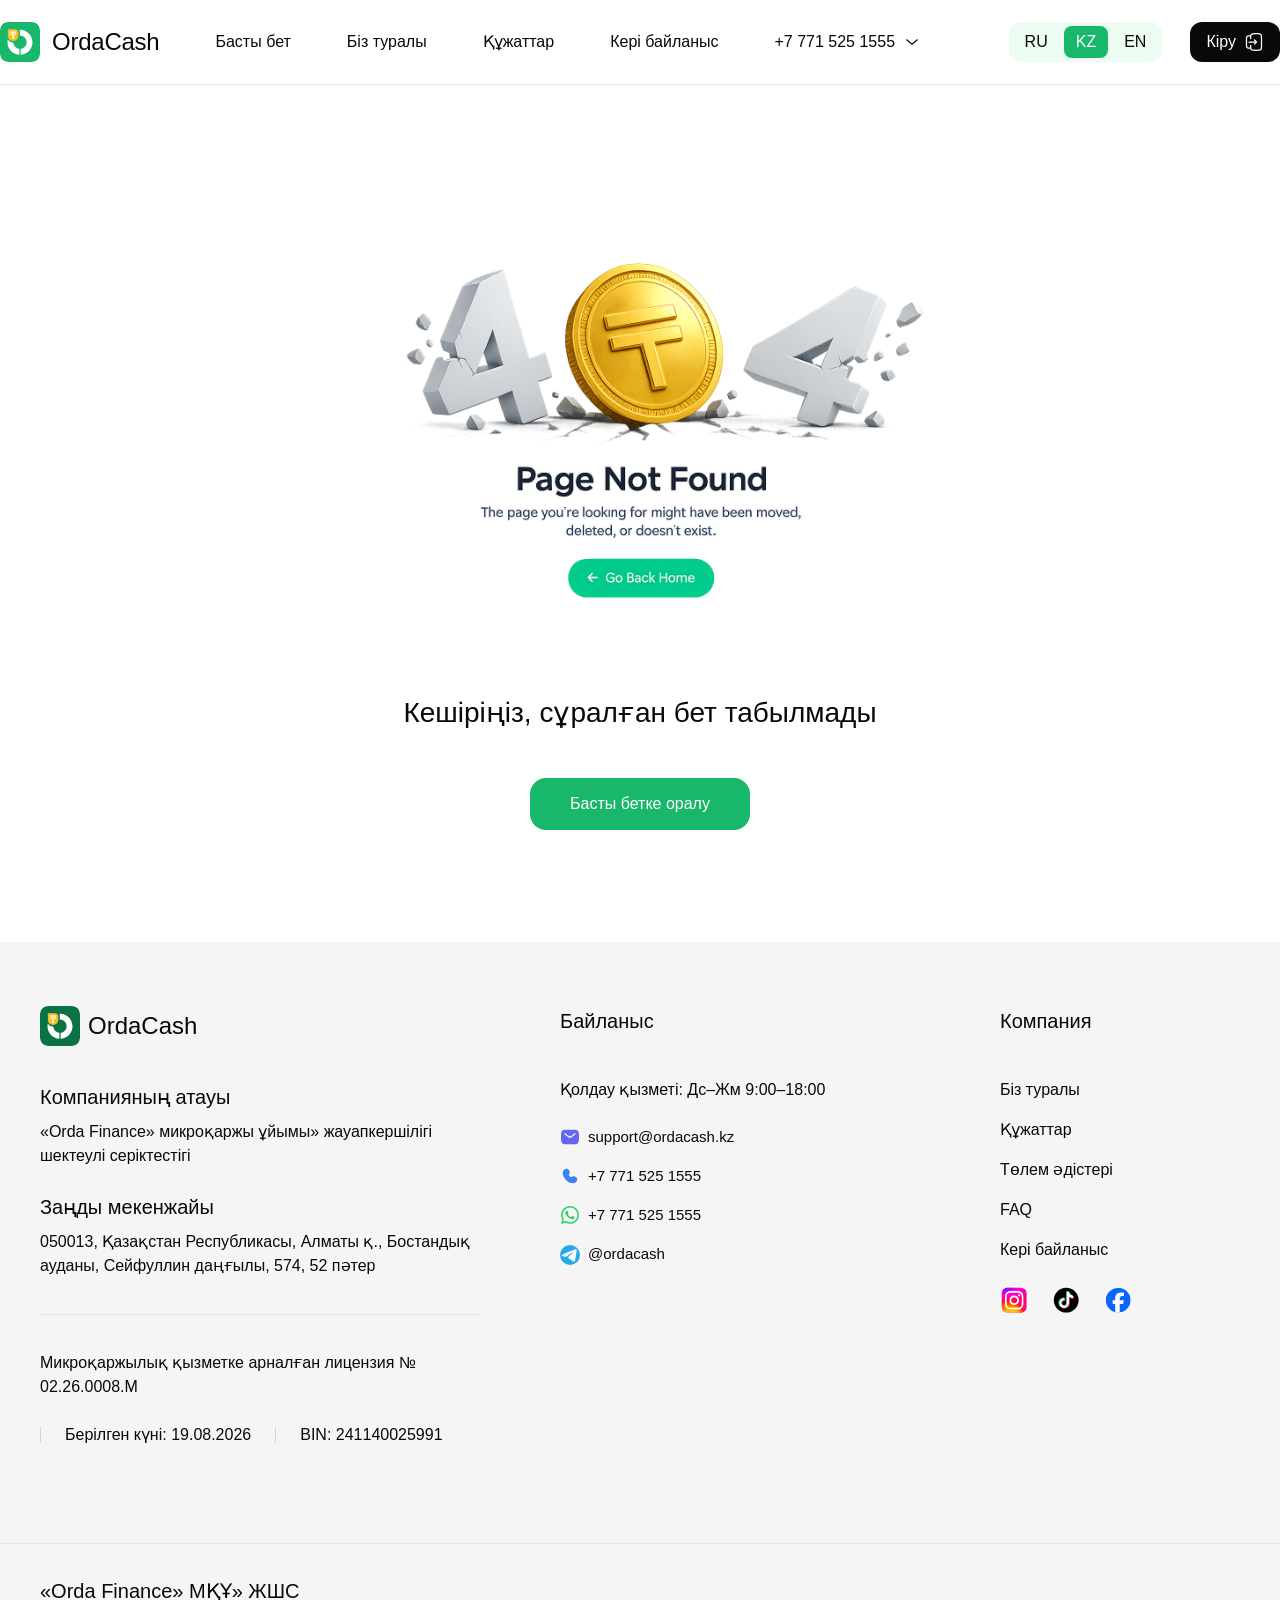
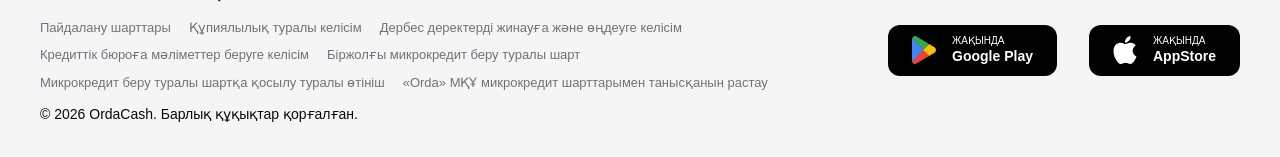
==== commit b39e3187: "feat: 禁止跳转" ====
--- a/index.html
+++ b/index.html
@@ -29,8 +29,8 @@
       }(window, document, 'ttq');
     </script>
 
-    <script type="module" crossorigin src="/assets/index-B8Gt_Liz.js"></script>
-    <link rel="stylesheet" crossorigin href="/assets/index-Cq7JY9cw.css">
+    <script type="module" crossorigin src="/assets/index-CA_jlGwb.js"></script>
+    <link rel="stylesheet" crossorigin href="/assets/index-CG8DbP1J.css">
   </head>
   <body>
     <div id="app"></div>
--- a/assets/index-CG8DbP1J.css
+++ b/assets/index-CG8DbP1J.css
@@ -0,0 +1 @@
+@charset "UTF-8";:root{--el-color-white: #ffffff;--el-color-black: #000000;--el-color-primary-rgb: 24, 183, 106;--el-color-success-rgb: 24, 183, 106;--el-color-warning-rgb: 250, 204, 21;--el-color-danger-rgb: 240, 68, 56;--el-color-error-rgb: 245, 108, 108;--el-color-info-rgb: 113, 113, 122;--el-font-size-extra-large: 20px;--el-font-size-large: 18px;--el-font-size-medium: 16px;--el-font-size-base: 14px;--el-font-size-small: 13px;--el-font-size-extra-small: 12px;--el-font-family: "Helvetica Neue", Helvetica, "PingFang SC", "Hiragino Sans GB", "Microsoft YaHei", "微软雅黑", Arial, sans-serif;--el-font-weight-primary: 500;--el-font-line-height-primary: 24px;--el-index-normal: 1;--el-index-top: 1000;--el-index-popper: 2000;--el-border-radius-base: 4px;--el-border-radius-small: 2px;--el-border-radius-round: 20px;--el-border-radius-circle: 100%;--el-transition-duration: .3s;--el-transition-duration-fast: .2s;--el-transition-function-ease-in-out-bezier: cubic-bezier(.645, .045, .355, 1);--el-transition-function-fast-bezier: cubic-bezier(.23, 1, .32, 1);--el-transition-all: all var(--el-transition-duration) var(--el-transition-function-ease-in-out-bezier);--el-transition-fade: opacity var(--el-transition-duration) var(--el-transition-function-fast-bezier);--el-transition-md-fade: transform var(--el-transition-duration) var(--el-transition-function-fast-bezier), opacity var(--el-transition-duration) var(--el-transition-function-fast-bezier);--el-transition-fade-linear: opacity var(--el-transition-duration-fast) linear;--el-transition-border: border-color var(--el-transition-duration-fast) var(--el-transition-function-ease-in-out-bezier);--el-transition-box-shadow: box-shadow var(--el-transition-duration-fast) var(--el-transition-function-ease-in-out-bezier);--el-transition-color: color var(--el-transition-duration-fast) var(--el-transition-function-ease-in-out-bezier);--el-component-size-large: 40px;--el-component-size: 32px;--el-component-size-small: 24px}:root{color-scheme:light;--el-color-primary: #18B76A;--el-color-primary-light-3: rgb(93, 205, 151);--el-color-primary-light-5: rgb(140, 219, 181);--el-color-primary-light-7: rgb(186, 233, 210);--el-color-primary-light-8: rgb(209, 241, 225);--el-color-primary-light-9: rgb(232, 248, 240);--el-color-primary-dark-2: rgb(19, 146, 85);--el-color-success: #18B76A;--el-color-success-light-3: rgb(93, 205, 151);--el-color-success-light-5: rgb(140, 219, 181);--el-color-success-light-7: rgb(186, 233, 210);--el-color-success-light-8: rgb(209, 241, 225);--el-color-success-light-9: rgb(232, 248, 240);--el-color-success-dark-2: rgb(19, 146, 85);--el-color-warning: #FACC15;--el-color-warning-light-3: rgb(252, 219, 91);--el-color-warning-light-5: rgb(253, 230, 138);--el-color-warning-light-7: rgb(254, 240, 185);--el-color-warning-light-8: rgb(254, 245, 208);--el-color-warning-light-9: rgb(255, 250, 232);--el-color-warning-dark-2: rgb(200, 163, 17);--el-color-danger: #F04438;--el-color-danger-light-3: rgb(245, 124, 116);--el-color-danger-light-5: rgb(248, 162, 156);--el-color-danger-light-7: rgb(251, 199, 195);--el-color-danger-light-8: rgb(252, 218, 215);--el-color-danger-light-9: rgb(254, 236, 235);--el-color-danger-dark-2: rgb(192, 54, 45);--el-color-error: #f56c6c;--el-color-error-light-3: rgb(248, 152, 152);--el-color-error-light-5: rgb(250, 182, 182);--el-color-error-light-7: rgb(252, 211, 211);--el-color-error-light-8: rgb(253, 226, 226);--el-color-error-light-9: rgb(254, 240, 240);--el-color-error-dark-2: rgb(196, 86, 86);--el-color-info: #71717A;--el-color-info-light-3: rgb(156, 156, 162);--el-color-info-light-5: rgb(184, 184, 189);--el-color-info-light-7: rgb(212, 212, 215);--el-color-info-light-8: rgb(227, 227, 228);--el-color-info-light-9: rgb(241, 241, 242);--el-color-info-dark-2: rgb(90, 90, 98);--el-bg-color: #ffffff;--el-bg-color-page: #f2f3f5;--el-bg-color-overlay: #ffffff;--el-text-color-primary: #303133;--el-text-color-regular: #606266;--el-text-color-secondary: #909399;--el-text-color-placeholder: #a8abb2;--el-text-color-disabled: #c0c4cc;--el-border-color: #dcdfe6;--el-border-color-light: #e4e7ed;--el-border-color-lighter: #ebeef5;--el-border-color-extra-light: #f2f6fc;--el-border-color-dark: #d4d7de;--el-border-color-darker: #cdd0d6;--el-fill-color: #f0f2f5;--el-fill-color-light: #f5f7fa;--el-fill-color-lighter: #fafafa;--el-fill-color-extra-light: #fafcff;--el-fill-color-dark: #ebedf0;--el-fill-color-darker: #e6e8eb;--el-fill-color-blank: #ffffff;--el-box-shadow: 0px 12px 32px 4px rgba(0, 0, 0, .04), 0px 8px 20px rgba(0, 0, 0, .08);--el-box-shadow-light: 0px 0px 12px rgba(0, 0, 0, .12);--el-box-shadow-lighter: 0px 0px 6px rgba(0, 0, 0, .12);--el-box-shadow-dark: 0px 16px 48px 16px rgba(0, 0, 0, .08), 0px 12px 32px rgba(0, 0, 0, .12), 0px 8px 16px -8px rgba(0, 0, 0, .16);--el-disabled-bg-color: var(--el-fill-color-light);--el-disabled-text-color: var(--el-text-color-placeholder);--el-disabled-border-color: var(--el-border-color-light);--el-overlay-color: rgba(0, 0, 0, .8);--el-overlay-color-light: rgba(0, 0, 0, .7);--el-overlay-color-lighter: rgba(0, 0, 0, .5);--el-mask-color: rgba(255, 255, 255, .9);--el-mask-color-extra-light: rgba(255, 255, 255, .3);--el-border-width: 1px;--el-border-style: solid;--el-border-color-hover: var(--el-text-color-disabled);--el-border: var(--el-border-width) var(--el-border-style) var(--el-border-color);--el-svg-monochrome-grey: var(--el-border-color)}.fade-in-linear-enter-active,.fade-in-linear-leave-active{transition:var(--el-transition-fade-linear)}.fade-in-linear-enter-from,.fade-in-linear-leave-to{opacity:0}.el-fade-in-linear-enter-active,.el-fade-in-linear-leave-active{transition:var(--el-transition-fade-linear)}.el-fade-in-linear-enter-from,.el-fade-in-linear-leave-to{opacity:0}.el-fade-in-enter-active,.el-fade-in-leave-active{transition:all var(--el-transition-duration) cubic-bezier(.55,0,.1,1)}.el-fade-in-enter-from,.el-fade-in-leave-active{opacity:0}.el-zoom-in-center-enter-active,.el-zoom-in-center-leave-active{transition:all var(--el-transition-duration) cubic-bezier(.55,0,.1,1)}.el-zoom-in-center-enter-from,.el-zoom-in-center-leave-active{opacity:0;transform:scaleX(0)}.el-zoom-in-top-enter-active,.el-zoom-in-top-leave-active{opacity:1;transform:scaleY(1);transition:var(--el-transition-md-fade);transform-origin:center top}.el-zoom-in-top-enter-active[data-popper-placement^=top],.el-zoom-in-top-leave-active[data-popper-placement^=top]{transform-origin:center bottom}.el-zoom-in-top-enter-from,.el-zoom-in-top-leave-active{opacity:0;transform:scaleY(0)}.el-zoom-in-bottom-enter-active,.el-zoom-in-bottom-leave-active{opacity:1;transform:scaleY(1);transition:var(--el-transition-md-fade);transform-origin:center bottom}.el-zoom-in-bottom-enter-from,.el-zoom-in-bottom-leave-active{opacity:0;transform:scaleY(0)}.el-zoom-in-left-enter-active,.el-zoom-in-left-leave-active{opacity:1;transform:scale(1);transition:var(--el-transition-md-fade);transform-origin:top left}.el-zoom-in-left-enter-from,.el-zoom-in-left-leave-active{opacity:0;transform:scale(.45)}.collapse-transition{transition:var(--el-transition-duration) height ease-in-out,var(--el-transition-duration) padding-top ease-in-out,var(--el-transition-duration) padding-bottom ease-in-out}.el-collapse-transition-leave-active,.el-collapse-transition-enter-active{transition:var(--el-transition-duration) max-height ease-in-out,var(--el-transition-duration) padding-top ease-in-out,var(--el-transition-duration) padding-bottom ease-in-out}.horizontal-collapse-transition{transition:var(--el-transition-duration) width ease-in-out,var(--el-transition-duration) padding-left ease-in-out,var(--el-transition-duration) padding-right ease-in-out}.el-list-enter-active,.el-list-leave-active{transition:all 1s}.el-list-enter-from,.el-list-leave-to{opacity:0;transform:translateY(-30px)}.el-list-leave-active{position:absolute!important}.el-opacity-transition{transition:opacity var(--el-transition-duration) cubic-bezier(.55,0,.1,1)}.el-icon--right{margin-left:5px}.el-icon--left{margin-right:5px}@keyframes rotating{0%{transform:rotate(0)}to{transform:rotate(360deg)}}.el-icon{--color: inherit;height:1em;width:1em;line-height:1em;display:inline-flex;justify-content:center;align-items:center;position:relative;fill:currentColor;color:var(--color);font-size:inherit}.el-icon.is-loading{animation:rotating 2s linear infinite}.el-icon svg{height:1em;width:1em}.el-affix--fixed{position:fixed}.el-alert{--el-alert-padding: 8px 16px;--el-alert-border-radius-base: var(--el-border-radius-base);--el-alert-title-font-size: 14px;--el-alert-title-with-description-font-size: 16px;--el-alert-description-font-size: 14px;--el-alert-close-font-size: 16px;--el-alert-close-customed-font-size: 14px;--el-alert-icon-size: 16px;--el-alert-icon-large-size: 28px;width:100%;padding:var(--el-alert-padding);margin:0;box-sizing:border-box;border-radius:var(--el-alert-border-radius-base);position:relative;background-color:var(--el-color-white);overflow:hidden;opacity:1;display:flex;align-items:center;transition:opacity var(--el-transition-duration-fast)}.el-alert.is-light .el-alert__close-btn{color:var(--el-text-color-placeholder)}.el-alert.is-dark .el-alert__close-btn,.el-alert.is-dark .el-alert__description{color:var(--el-color-white)}.el-alert.is-center{justify-content:center}.el-alert--primary{--el-alert-bg-color: var(--el-color-primary-light-9)}.el-alert--primary.is-light{background-color:var(--el-alert-bg-color);color:var(--el-color-primary)}.el-alert--primary.is-light .el-alert__description{color:var(--el-color-primary)}.el-alert--primary.is-dark{background-color:var(--el-color-primary);color:var(--el-color-white)}.el-alert--success{--el-alert-bg-color: var(--el-color-success-light-9)}.el-alert--success.is-light{background-color:var(--el-alert-bg-color);color:var(--el-color-success)}.el-alert--success.is-light .el-alert__description{color:var(--el-color-success)}.el-alert--success.is-dark{background-color:var(--el-color-success);color:var(--el-color-white)}.el-alert--info{--el-alert-bg-color: var(--el-color-info-light-9)}.el-alert--info.is-light{background-color:var(--el-alert-bg-color);color:var(--el-color-info)}.el-alert--info.is-light .el-alert__description{color:var(--el-color-info)}.el-alert--info.is-dark{background-color:var(--el-color-info);color:var(--el-color-white)}.el-alert--warning{--el-alert-bg-color: var(--el-color-warning-light-9)}.el-alert--warning.is-light{background-color:var(--el-alert-bg-color);color:var(--el-color-warning)}.el-alert--warning.is-light .el-alert__description{color:var(--el-color-warning)}.el-alert--warning.is-dark{background-color:var(--el-color-warning);color:var(--el-color-white)}.el-alert--error{--el-alert-bg-color: var(--el-color-error-light-9)}.el-alert--error.is-light{background-color:var(--el-alert-bg-color);color:var(--el-color-error)}.el-alert--error.is-light .el-alert__description{color:var(--el-color-error)}.el-alert--error.is-dark{background-color:var(--el-color-error);color:var(--el-color-white)}.el-alert__content{display:flex;flex-direction:column;gap:4px}.el-alert .el-alert__icon{font-size:var(--el-alert-icon-size);width:var(--el-alert-icon-size);margin-right:8px}.el-alert .el-alert__icon.is-big{font-size:var(--el-alert-icon-large-size);width:var(--el-alert-icon-large-size);margin-right:12px}.el-alert__title{font-size:var(--el-alert-title-font-size);line-height:24px}.el-alert__title.with-description{font-size:var(--el-alert-title-with-description-font-size)}.el-alert .el-alert__description{font-size:var(--el-alert-description-font-size);margin:0}.el-alert .el-alert__close-btn{font-size:var(--el-alert-close-font-size);opacity:1;position:absolute;top:12px;right:16px;cursor:pointer}.el-alert .el-alert__close-btn.is-customed{font-style:normal;font-size:var(--el-alert-close-customed-font-size);line-height:24px;top:8px}.el-alert-fade-enter-from,.el-alert-fade-leave-active{opacity:0}.el-aside{overflow:auto;box-sizing:border-box;flex-shrink:0;width:var(--el-aside-width, 300px)}.el-autocomplete{--el-input-text-color: var(--el-text-color-regular);--el-input-border: var(--el-border);--el-input-hover-border: var(--el-border-color-hover);--el-input-focus-border: var(--el-color-primary);--el-input-transparent-border: 0 0 0 1px transparent inset;--el-input-border-color: var(--el-border-color);--el-input-border-radius: var(--el-border-radius-base);--el-input-bg-color: var(--el-fill-color-blank);--el-input-icon-color: var(--el-text-color-placeholder);--el-input-placeholder-color: var(--el-text-color-placeholder);--el-input-hover-border-color: var(--el-border-color-hover);--el-input-clear-hover-color: var(--el-text-color-secondary);--el-input-focus-border-color: var(--el-color-primary);--el-input-width: 100%}.el-autocomplete{width:var(--el-input-width);position:relative;display:inline-block}.el-autocomplete__popper.el-popper{background:var(--el-bg-color-overlay);border:1px solid var(--el-border-color-light);box-shadow:var(--el-box-shadow-light)}.el-autocomplete__popper.el-popper .el-popper__arrow:before{border:1px solid var(--el-border-color-light)}.el-autocomplete__popper.el-popper[data-popper-placement^=top] .el-popper__arrow:before{border-top-color:transparent;border-left-color:transparent}.el-autocomplete__popper.el-popper[data-popper-placement^=bottom] .el-popper__arrow:before{border-bottom-color:transparent;border-right-color:transparent}.el-autocomplete__popper.el-popper[data-popper-placement^=left] .el-popper__arrow:before{border-left-color:transparent;border-bottom-color:transparent}.el-autocomplete__popper.el-popper[data-popper-placement^=right] .el-popper__arrow:before{border-right-color:transparent;border-top-color:transparent}.el-autocomplete-suggestion{border-radius:var(--el-border-radius-base);box-sizing:border-box}.el-autocomplete-suggestion__header{padding:10px;border-bottom:1px solid var(--el-border-color-lighter)}.el-autocomplete-suggestion__footer{padding:10px;border-top:1px solid var(--el-border-color-lighter)}.el-autocomplete-suggestion__wrap{max-height:280px;padding:10px 0;box-sizing:border-box}.el-autocomplete-suggestion__list{margin:0;padding:0}.el-autocomplete-suggestion li{padding:0 20px;margin:0;line-height:34px;cursor:pointer;color:var(--el-text-color-regular);font-size:var(--el-font-size-base);list-style:none;text-align:left;overflow:hidden;text-overflow:ellipsis;white-space:nowrap}.el-autocomplete-suggestion li:hover,.el-autocomplete-suggestion li.highlighted{background-color:var(--el-fill-color-light)}.el-autocomplete-suggestion li.divider{margin-top:6px;border-top:1px solid var(--el-color-black)}.el-autocomplete-suggestion li.divider:last-child{margin-bottom:-6px}.el-autocomplete-suggestion.is-loading li{cursor:default;height:100px;display:flex;align-items:center;justify-content:center;font-size:20px;color:var(--el-text-color-secondary)}.el-autocomplete-suggestion.is-loading li:hover{background-color:var(--el-bg-color-overlay)}.el-avatar{--el-avatar-text-color: var(--el-color-white);--el-avatar-bg-color: var(--el-text-color-disabled);--el-avatar-text-size: 14px;--el-avatar-icon-size: 18px;--el-avatar-border-radius: var(--el-border-radius-base);--el-avatar-size-large: 56px;--el-avatar-size-small: 24px;--el-avatar-size: 40px;display:inline-flex;justify-content:center;align-items:center;box-sizing:border-box;text-align:center;overflow:hidden;outline:none;color:var(--el-avatar-text-color);background:var(--el-avatar-bg-color);width:var(--el-avatar-size);height:var(--el-avatar-size);font-size:var(--el-avatar-text-size)}.el-avatar>img{display:block;width:100%;height:100%}.el-avatar--circle{border-radius:50%}.el-avatar--square{border-radius:var(--el-avatar-border-radius)}.el-avatar--icon{font-size:var(--el-avatar-icon-size)}.el-avatar--small{--el-avatar-size: 24px}.el-avatar--large{--el-avatar-size: 56px}.el-avatar-group{--el-avatar-group-item-gap: -8px;--el-avatar-group-collapse-item-gap: 4px;display:inline-flex}.el-avatar-group .el-avatar{border:1px solid var(--el-border-color-extra-light)}.el-avatar-group .el-avatar:not(:first-child){margin-left:var(--el-avatar-group-item-gap)}.el-avatar-group__collapse-avatars{--el-avatar-group-item-gap: -8px;--el-avatar-group-collapse-item-gap: 4px}.el-avatar-group__collapse-avatars .el-avatar:not(:first-child){margin-left:var(--el-avatar-group-collapse-item-gap)}.el-backtop{--el-backtop-bg-color: var(--el-bg-color-overlay);--el-backtop-text-color: var(--el-color-primary);--el-backtop-hover-bg-color: var(--el-border-color-extra-light);position:fixed;background-color:var(--el-backtop-bg-color);width:40px;height:40px;border-radius:50%;color:var(--el-backtop-text-color);display:flex;align-items:center;justify-content:center;font-size:20px;box-shadow:var(--el-box-shadow-lighter);cursor:pointer;z-index:5}.el-backtop:hover{background-color:var(--el-backtop-hover-bg-color)}.el-backtop__icon{font-size:20px}.el-badge{--el-badge-bg-color: var(--el-color-danger);--el-badge-radius: 10px;--el-badge-font-size: 12px;--el-badge-padding: 6px;--el-badge-size: 18px;position:relative;vertical-align:middle;display:inline-block;width:fit-content}.el-badge__content{background-color:var(--el-badge-bg-color);border-radius:var(--el-badge-radius);color:var(--el-color-white);display:inline-flex;justify-content:center;align-items:center;font-size:var(--el-badge-font-size);height:var(--el-badge-size);padding:0 var(--el-badge-padding);white-space:nowrap;border:1px solid var(--el-bg-color)}.el-badge__content.is-fixed{position:absolute;top:0;right:calc(1px + var(--el-badge-size) / 2);transform:translateY(-50%) translate(100%);z-index:var(--el-index-normal)}.el-badge__content.is-fixed.is-dot{right:5px}.el-badge__content.is-dot{height:8px;width:8px;padding:0;right:0;border-radius:50%}.el-badge__content.is-hide-zero{display:none}.el-badge__content--primary{background-color:var(--el-color-primary)}.el-badge__content--success{background-color:var(--el-color-success)}.el-badge__content--warning{background-color:var(--el-color-warning)}.el-badge__content--info{background-color:var(--el-color-info)}.el-badge__content--danger{background-color:var(--el-color-danger)}.el-breadcrumb__separator{margin:0 9px;font-weight:700;color:var(--el-text-color-placeholder)}.el-breadcrumb__separator.el-icon{margin:0 6px;font-weight:400}.el-breadcrumb__separator.el-icon svg{vertical-align:middle}.el-breadcrumb__item{float:left;display:inline-flex;align-items:center}.el-breadcrumb__inner{color:var(--el-text-color-regular)}.el-breadcrumb__inner.is-link,.el-breadcrumb__inner a{font-weight:700;text-decoration:none;transition:var(--el-transition-color);color:var(--el-text-color-primary)}.el-breadcrumb__inner.is-link:hover,.el-breadcrumb__inner a:hover{color:var(--el-color-primary);cursor:pointer}.el-breadcrumb__item:last-child .el-breadcrumb__inner,.el-breadcrumb__item:last-child .el-breadcrumb__inner:hover,.el-breadcrumb__item:last-child .el-breadcrumb__inner a,.el-breadcrumb__item:last-child .el-breadcrumb__inner a:hover{font-weight:400;color:var(--el-text-color-regular);cursor:text}.el-breadcrumb__item:last-child .el-breadcrumb__separator{display:none}.el-breadcrumb{font-size:14px;line-height:1}.el-breadcrumb:before,.el-breadcrumb:after{display:table;content:""}.el-breadcrumb:after{clear:both}.el-button-group>.el-button+.el-button{margin-left:0}.el-button-group>.el-button:first-child:last-child{border-top-right-radius:var(--el-border-radius-base);border-bottom-right-radius:var(--el-border-radius-base);border-top-left-radius:var(--el-border-radius-base);border-bottom-left-radius:var(--el-border-radius-base)}.el-button-group>.el-button:first-child:last-child.is-round{border-radius:var(--el-border-radius-round)}.el-button-group>.el-button:first-child:last-child.is-circle{border-radius:50%}.el-button-group>.el-button:not(:first-child):not(:last-child){border-radius:0}.el-button-group>.el-button:hover,.el-button-group>.el-button:focus,.el-button-group>.el-button:active{z-index:1}.el-button-group>.el-button.is-active{z-index:1}.el-button-group--horizontal{display:inline-block;vertical-align:middle}.el-button-group--horizontal:before,.el-button-group--horizontal:after{display:table;content:""}.el-button-group--horizontal:after{clear:both}.el-button-group--horizontal>.el-button{float:left;position:relative}.el-button-group--horizontal>.el-button:first-child{border-top-right-radius:0;border-bottom-right-radius:0}.el-button-group--horizontal>.el-button:last-child{border-top-left-radius:0;border-bottom-left-radius:0}.el-button-group--horizontal>.el-button:not(:last-child){margin-right:-1px}.el-button-group--horizontal .el-button--primary:first-child{border-right-color:var(--el-button-divide-border-color)}.el-button-group--horizontal .el-button--primary:last-child{border-left-color:var(--el-button-divide-border-color)}.el-button-group--horizontal .el-button--primary:not(:first-child):not(:last-child){border-left-color:var(--el-button-divide-border-color);border-right-color:var(--el-button-divide-border-color)}.el-button-group--horizontal .el-button--success:first-child{border-right-color:var(--el-button-divide-border-color)}.el-button-group--horizontal .el-button--success:last-child{border-left-color:var(--el-button-divide-border-color)}.el-button-group--horizontal .el-button--success:not(:first-child):not(:last-child){border-left-color:var(--el-button-divide-border-color);border-right-color:var(--el-button-divide-border-color)}.el-button-group--horizontal .el-button--warning:first-child{border-right-color:var(--el-button-divide-border-color)}.el-button-group--horizontal .el-button--warning:last-child{border-left-color:var(--el-button-divide-border-color)}.el-button-group--horizontal .el-button--warning:not(:first-child):not(:last-child){border-left-color:var(--el-button-divide-border-color);border-right-color:var(--el-button-divide-border-color)}.el-button-group--horizontal .el-button--danger:first-child{border-right-color:var(--el-button-divide-border-color)}.el-button-group--horizontal .el-button--danger:last-child{border-left-color:var(--el-button-divide-border-color)}.el-button-group--horizontal .el-button--danger:not(:first-child):not(:last-child){border-left-color:var(--el-button-divide-border-color);border-right-color:var(--el-button-divide-border-color)}.el-button-group--horizontal .el-button--info:first-child{border-right-color:var(--el-button-divide-border-color)}.el-button-group--horizontal .el-button--info:last-child{border-left-color:var(--el-button-divide-border-color)}.el-button-group--horizontal .el-button--info:not(:first-child):not(:last-child){border-left-color:var(--el-button-divide-border-color);border-right-color:var(--el-button-divide-border-color)}.el-button-group--horizontal>.el-dropdown>.el-button{border-top-left-radius:0;border-bottom-left-radius:0;border-left-color:var(--el-button-divide-border-color)}.el-button-group--vertical{display:inline-flex;flex-direction:column;align-items:stretch}.el-button-group--vertical>.el-button{margin-top:-1px}.el-button-group--vertical>.el-button:first-child{border-bottom-left-radius:0;border-bottom-right-radius:0}.el-button-group--vertical>.el-button:last-child{border-top-left-radius:0;border-top-right-radius:0}.el-button-group--vertical>.el-dropdown{margin-top:-1px}.el-button-group--vertical>.el-dropdown>.el-button{border-top-left-radius:0;border-top-right-radius:0;border-left-color:var(--el-button-divide-border-color)}.el-button-group--vertical .el-button--primary:first-child{border-bottom-color:var(--el-button-divide-border-color)}.el-button-group--vertical .el-button--primary:last-child{border-top-color:var(--el-button-divide-border-color)}.el-button-group--vertical .el-button--primary:not(:first-child):not(:last-child){border-top-color:var(--el-button-divide-border-color);border-bottom-color:var(--el-button-divide-border-color)}.el-button-group--vertical .el-button--success:first-child{border-bottom-color:var(--el-button-divide-border-color)}.el-button-group--vertical .el-button--success:last-child{border-top-color:var(--el-button-divide-border-color)}.el-button-group--vertical .el-button--success:not(:first-child):not(:last-child){border-top-color:var(--el-button-divide-border-color);border-bottom-color:var(--el-button-divide-border-color)}.el-button-group--vertical .el-button--warning:first-child{border-bottom-color:var(--el-button-divide-border-color)}.el-button-group--vertical .el-button--warning:last-child{border-top-color:var(--el-button-divide-border-color)}.el-button-group--vertical .el-button--warning:not(:first-child):not(:last-child){border-top-color:var(--el-button-divide-border-color);border-bottom-color:var(--el-button-divide-border-color)}.el-button-group--vertical .el-button--danger:first-child{border-bottom-color:var(--el-button-divide-border-color)}.el-button-group--vertical .el-button--danger:last-child{border-top-color:var(--el-button-divide-border-color)}.el-button-group--vertical .el-button--danger:not(:first-child):not(:last-child){border-top-color:var(--el-button-divide-border-color);border-bottom-color:var(--el-button-divide-border-color)}.el-button-group--vertical .el-button--info:first-child{border-bottom-color:var(--el-button-divide-border-color)}.el-button-group--vertical .el-button--info:last-child{border-top-color:var(--el-button-divide-border-color)}.el-button-group--vertical .el-button--info:not(:first-child):not(:last-child){border-top-color:var(--el-button-divide-border-color);border-bottom-color:var(--el-button-divide-border-color)}.el-button{--el-button-font-weight: var(--el-font-weight-primary);--el-button-border-color: var(--el-border-color);--el-button-bg-color: var(--el-fill-color-blank);--el-button-text-color: var(--el-text-color-regular);--el-button-disabled-text-color: var(--el-disabled-text-color);--el-button-disabled-bg-color: var(--el-fill-color-blank);--el-button-disabled-border-color: var(--el-border-color-light);--el-button-divide-border-color: rgba(255, 255, 255, .5);--el-button-hover-text-color: var(--el-color-primary);--el-button-hover-bg-color: var(--el-color-primary-light-9);--el-button-hover-border-color: var(--el-color-primary-light-7);--el-button-active-text-color: var(--el-button-hover-text-color);--el-button-active-border-color: var(--el-color-primary);--el-button-active-bg-color: var(--el-button-hover-bg-color);--el-button-outline-color: var(--el-color-primary-light-5);--el-button-hover-link-text-color: var(--el-text-color-secondary);--el-button-active-color: var(--el-text-color-primary)}.el-button{display:inline-flex;justify-content:center;align-items:center;line-height:1;height:32px;white-space:nowrap;cursor:pointer;color:var(--el-button-text-color);text-align:center;box-sizing:border-box;outline:none;transition:.1s;font-weight:var(--el-button-font-weight);-webkit-user-select:none;user-select:none;vertical-align:middle;-webkit-appearance:none;background-color:var(--el-button-bg-color);border:var(--el-border);border-color:var(--el-button-border-color)}.el-button:hover{color:var(--el-button-hover-text-color);border-color:var(--el-button-hover-border-color);background-color:var(--el-button-hover-bg-color);outline:none}.el-button:active{color:var(--el-button-active-text-color);border-color:var(--el-button-active-border-color);background-color:var(--el-button-active-bg-color);outline:none}.el-button:focus-visible{outline:2px solid var(--el-button-outline-color);outline-offset:1px;transition:outline-offset 0s,outline 0s}.el-button>span{display:inline-flex;align-items:center}.el-button+.el-button{margin-left:12px}.el-button{padding:8px 15px;font-size:var(--el-font-size-base);border-radius:var(--el-border-radius-base)}.el-button.is-round{padding:8px 15px}.el-button::-moz-focus-inner{border:0}.el-button [class*=el-icon]+span{margin-left:6px}.el-button [class*=el-icon] svg{vertical-align:bottom}.el-button.is-plain{--el-button-hover-text-color: var(--el-color-primary);--el-button-hover-bg-color: var(--el-fill-color-blank);--el-button-hover-border-color: var(--el-color-primary)}.el-button.is-active{color:var(--el-button-active-text-color);border-color:var(--el-button-active-border-color);background-color:var(--el-button-active-bg-color);outline:none}.el-button.is-disabled,.el-button.is-disabled:hover{color:var(--el-button-disabled-text-color);cursor:not-allowed;background-image:none;background-color:var(--el-button-disabled-bg-color);border-color:var(--el-button-disabled-border-color)}.el-button.is-loading{position:relative;pointer-events:none}.el-button.is-loading:before{z-index:1;pointer-events:none;content:"";position:absolute;inset:-1px;border-radius:inherit;background-color:var(--el-mask-color-extra-light)}.el-button.is-round{border-radius:var(--el-border-radius-round)}.el-button.is-dashed{border-style:dashed;--el-button-hover-text-color: var(--el-color-primary);--el-button-hover-bg-color: var(--el-fill-color-blank);--el-button-hover-border-color: var(--el-color-primary)}.el-button.is-circle{width:32px;border-radius:50%;padding:8px}.el-button.is-text{color:var(--el-button-text-color);border:0 solid transparent;background-color:transparent}.el-button.is-text.is-disabled{color:var(--el-button-disabled-text-color);background-color:transparent!important}.el-button.is-text:not(.is-disabled):hover{background-color:var(--el-fill-color-light)}.el-button.is-text:not(.is-disabled):focus-visible{outline:2px solid var(--el-button-outline-color);outline-offset:1px;transition:outline-offset 0s,outline 0s}.el-button.is-text:not(.is-disabled):active{background-color:var(--el-fill-color)}.el-button.is-text:not(.is-disabled).is-has-bg{background-color:var(--el-fill-color-light)}.el-button.is-text:not(.is-disabled).is-has-bg:hover{background-color:var(--el-fill-color)}.el-button.is-text:not(.is-disabled).is-has-bg:active{background-color:var(--el-fill-color-dark)}.el-button__text--expand{letter-spacing:.3em;margin-right:-.3em}.el-button.is-link{border-color:transparent;color:var(--el-button-text-color);background:transparent;padding:2px;height:auto}.el-button.is-link:hover{color:var(--el-button-hover-link-text-color)}.el-button.is-link.is-disabled{color:var(--el-button-disabled-text-color);background-color:transparent!important;border-color:transparent!important}.el-button.is-link:not(.is-disabled):hover{border-color:transparent;background-color:transparent}.el-button.is-link:not(.is-disabled):active{color:var(--el-button-active-color);border-color:transparent;background-color:transparent}.el-button--text{border-color:transparent;background:transparent;color:var(--el-color-primary);padding-left:0;padding-right:0}.el-button--text.is-disabled{color:var(--el-button-disabled-text-color);background-color:transparent!important;border-color:transparent!important}.el-button--text:not(.is-disabled):hover{color:var(--el-color-primary-light-3);border-color:transparent;background-color:transparent}.el-button--text:not(.is-disabled):active{color:var(--el-color-primary-dark-2);border-color:transparent;background-color:transparent}.el-button__link--expand{letter-spacing:.3em;margin-right:-.3em}.el-button--primary{--el-button-text-color: var(--el-color-white);--el-button-bg-color: var(--el-color-primary);--el-button-border-color: var(--el-color-primary);--el-button-outline-color: var(--el-color-primary-light-5);--el-button-active-color: var(--el-color-primary-dark-2);--el-button-hover-text-color: var(--el-color-white);--el-button-hover-link-text-color: var(--el-color-primary-light-5);--el-button-hover-bg-color: var(--el-color-primary-light-3);--el-button-hover-border-color: var(--el-color-primary-light-3);--el-button-active-bg-color: var(--el-color-primary-dark-2);--el-button-active-border-color: var(--el-color-primary-dark-2);--el-button-disabled-text-color: var(--el-color-white);--el-button-disabled-bg-color: var(--el-color-primary-light-5);--el-button-disabled-border-color: var(--el-color-primary-light-5)}.el-button--primary.is-plain,.el-button--primary.is-text,.el-button--primary.is-link{--el-button-text-color: var(--el-color-primary);--el-button-bg-color: var(--el-color-primary-light-9);--el-button-border-color: var(--el-color-primary-light-5);--el-button-hover-text-color: var(--el-color-white);--el-button-hover-bg-color: var(--el-color-primary);--el-button-hover-border-color: var(--el-color-primary);--el-button-active-text-color: var(--el-color-white)}.el-button--primary.is-plain.is-disabled,.el-button--primary.is-plain.is-disabled:hover,.el-button--primary.is-plain.is-disabled:focus,.el-button--primary.is-plain.is-disabled:active,.el-button--primary.is-text.is-disabled,.el-button--primary.is-text.is-disabled:hover,.el-button--primary.is-text.is-disabled:focus,.el-button--primary.is-text.is-disabled:active,.el-button--primary.is-link.is-disabled,.el-button--primary.is-link.is-disabled:hover,.el-button--primary.is-link.is-disabled:focus,.el-button--primary.is-link.is-disabled:active{color:var(--el-color-primary-light-5);background-color:var(--el-color-primary-light-9);border-color:var(--el-color-primary-light-8)}.el-button--primary.is-dashed{--el-button-text-color: var(--el-color-primary);--el-button-bg-color: var(--el-color-primary-light-9);--el-button-border-color: var(--el-color-primary-light-5);--el-button-hover-text-color: var(--el-color-primary);--el-button-hover-bg-color: var(--el-color-primary-light-9);--el-button-hover-border-color: var(--el-color-primary-light-3);--el-button-active-text-color: var(--el-color-primary-dark-2);--el-button-active-bg-color: var(--el-color-primary-light-9);--el-button-active-border-color: var(--el-color-primary-dark-2)}.el-button--primary.is-dashed.is-disabled,.el-button--primary.is-dashed.is-disabled:hover,.el-button--primary.is-dashed.is-disabled:focus,.el-button--primary.is-dashed.is-disabled:active{color:var(--el-color-primary-light-5);background-color:var(--el-color-primary-light-9);border-color:var(--el-color-primary-light-8)}.el-button--success{--el-button-text-color: var(--el-color-white);--el-button-bg-color: var(--el-color-success);--el-button-border-color: var(--el-color-success);--el-button-outline-color: var(--el-color-success-light-5);--el-button-active-color: var(--el-color-success-dark-2);--el-button-hover-text-color: var(--el-color-white);--el-button-hover-link-text-color: var(--el-color-success-light-5);--el-button-hover-bg-color: var(--el-color-success-light-3);--el-button-hover-border-color: var(--el-color-success-light-3);--el-button-active-bg-color: var(--el-color-success-dark-2);--el-button-active-border-color: var(--el-color-success-dark-2);--el-button-disabled-text-color: var(--el-color-white);--el-button-disabled-bg-color: var(--el-color-success-light-5);--el-button-disabled-border-color: var(--el-color-success-light-5)}.el-button--success.is-plain,.el-button--success.is-text,.el-button--success.is-link{--el-button-text-color: var(--el-color-success);--el-button-bg-color: var(--el-color-success-light-9);--el-button-border-color: var(--el-color-success-light-5);--el-button-hover-text-color: var(--el-color-white);--el-button-hover-bg-color: var(--el-color-success);--el-button-hover-border-color: var(--el-color-success);--el-button-active-text-color: var(--el-color-white)}.el-button--success.is-plain.is-disabled,.el-button--success.is-plain.is-disabled:hover,.el-button--success.is-plain.is-disabled:focus,.el-button--success.is-plain.is-disabled:active,.el-button--success.is-text.is-disabled,.el-button--success.is-text.is-disabled:hover,.el-button--success.is-text.is-disabled:focus,.el-button--success.is-text.is-disabled:active,.el-button--success.is-link.is-disabled,.el-button--success.is-link.is-disabled:hover,.el-button--success.is-link.is-disabled:focus,.el-button--success.is-link.is-disabled:active{color:var(--el-color-success-light-5);background-color:var(--el-color-success-light-9);border-color:var(--el-color-success-light-8)}.el-button--success.is-dashed{--el-button-text-color: var(--el-color-success);--el-button-bg-color: var(--el-color-success-light-9);--el-button-border-color: var(--el-color-success-light-5);--el-button-hover-text-color: var(--el-color-success);--el-button-hover-bg-color: var(--el-color-success-light-9);--el-button-hover-border-color: var(--el-color-success-light-3);--el-button-active-text-color: var(--el-color-success-dark-2);--el-button-active-bg-color: var(--el-color-success-light-9);--el-button-active-border-color: var(--el-color-success-dark-2)}.el-button--success.is-dashed.is-disabled,.el-button--success.is-dashed.is-disabled:hover,.el-button--success.is-dashed.is-disabled:focus,.el-button--success.is-dashed.is-disabled:active{color:var(--el-color-success-light-5);background-color:var(--el-color-success-light-9);border-color:var(--el-color-success-light-8)}.el-button--warning{--el-button-text-color: var(--el-color-white);--el-button-bg-color: var(--el-color-warning);--el-button-border-color: var(--el-color-warning);--el-button-outline-color: var(--el-color-warning-light-5);--el-button-active-color: var(--el-color-warning-dark-2);--el-button-hover-text-color: var(--el-color-white);--el-button-hover-link-text-color: var(--el-color-warning-light-5);--el-button-hover-bg-color: var(--el-color-warning-light-3);--el-button-hover-border-color: var(--el-color-warning-light-3);--el-button-active-bg-color: var(--el-color-warning-dark-2);--el-button-active-border-color: var(--el-color-warning-dark-2);--el-button-disabled-text-color: var(--el-color-white);--el-button-disabled-bg-color: var(--el-color-warning-light-5);--el-button-disabled-border-color: var(--el-color-warning-light-5)}.el-button--warning.is-plain,.el-button--warning.is-text,.el-button--warning.is-link{--el-button-text-color: var(--el-color-warning);--el-button-bg-color: var(--el-color-warning-light-9);--el-button-border-color: var(--el-color-warning-light-5);--el-button-hover-text-color: var(--el-color-white);--el-button-hover-bg-color: var(--el-color-warning);--el-button-hover-border-color: var(--el-color-warning);--el-button-active-text-color: var(--el-color-white)}.el-button--warning.is-plain.is-disabled,.el-button--warning.is-plain.is-disabled:hover,.el-button--warning.is-plain.is-disabled:focus,.el-button--warning.is-plain.is-disabled:active,.el-button--warning.is-text.is-disabled,.el-button--warning.is-text.is-disabled:hover,.el-button--warning.is-text.is-disabled:focus,.el-button--warning.is-text.is-disabled:active,.el-button--warning.is-link.is-disabled,.el-button--warning.is-link.is-disabled:hover,.el-button--warning.is-link.is-disabled:focus,.el-button--warning.is-link.is-disabled:active{color:var(--el-color-warning-light-5);background-color:var(--el-color-warning-light-9);border-color:var(--el-color-warning-light-8)}.el-button--warning.is-dashed{--el-button-text-color: var(--el-color-warning);--el-button-bg-color: var(--el-color-warning-light-9);--el-button-border-color: var(--el-color-warning-light-5);--el-button-hover-text-color: var(--el-color-warning);--el-button-hover-bg-color: var(--el-color-warning-light-9);--el-button-hover-border-color: var(--el-color-warning-light-3);--el-button-active-text-color: var(--el-color-warning-dark-2);--el-button-active-bg-color: var(--el-color-warning-light-9);--el-button-active-border-color: var(--el-color-warning-dark-2)}.el-button--warning.is-dashed.is-disabled,.el-button--warning.is-dashed.is-disabled:hover,.el-button--warning.is-dashed.is-disabled:focus,.el-button--warning.is-dashed.is-disabled:active{color:var(--el-color-warning-light-5);background-color:var(--el-color-warning-light-9);border-color:var(--el-color-warning-light-8)}.el-button--danger{--el-button-text-color: var(--el-color-white);--el-button-bg-color: var(--el-color-danger);--el-button-border-color: var(--el-color-danger);--el-button-outline-color: var(--el-color-danger-light-5);--el-button-active-color: var(--el-color-danger-dark-2);--el-button-hover-text-color: var(--el-color-white);--el-button-hover-link-text-color: var(--el-color-danger-light-5);--el-button-hover-bg-color: var(--el-color-danger-light-3);--el-button-hover-border-color: var(--el-color-danger-light-3);--el-button-active-bg-color: var(--el-color-danger-dark-2);--el-button-active-border-color: var(--el-color-danger-dark-2);--el-button-disabled-text-color: var(--el-color-white);--el-button-disabled-bg-color: var(--el-color-danger-light-5);--el-button-disabled-border-color: var(--el-color-danger-light-5)}.el-button--danger.is-plain,.el-button--danger.is-text,.el-button--danger.is-link{--el-button-text-color: var(--el-color-danger);--el-button-bg-color: var(--el-color-danger-light-9);--el-button-border-color: var(--el-color-danger-light-5);--el-button-hover-text-color: var(--el-color-white);--el-button-hover-bg-color: var(--el-color-danger);--el-button-hover-border-color: var(--el-color-danger);--el-button-active-text-color: var(--el-color-white)}.el-button--danger.is-plain.is-disabled,.el-button--danger.is-plain.is-disabled:hover,.el-button--danger.is-plain.is-disabled:focus,.el-button--danger.is-plain.is-disabled:active,.el-button--danger.is-text.is-disabled,.el-button--danger.is-text.is-disabled:hover,.el-button--danger.is-text.is-disabled:focus,.el-button--danger.is-text.is-disabled:active,.el-button--danger.is-link.is-disabled,.el-button--danger.is-link.is-disabled:hover,.el-button--danger.is-link.is-disabled:focus,.el-button--danger.is-link.is-disabled:active{color:var(--el-color-danger-light-5);background-color:var(--el-color-danger-light-9);border-color:var(--el-color-danger-light-8)}.el-button--danger.is-dashed{--el-button-text-color: var(--el-color-danger);--el-button-bg-color: var(--el-color-danger-light-9);--el-button-border-color: var(--el-color-danger-light-5);--el-button-hover-text-color: var(--el-color-danger);--el-button-hover-bg-color: var(--el-color-danger-light-9);--el-button-hover-border-color: var(--el-color-danger-light-3);--el-button-active-text-color: var(--el-color-danger-dark-2);--el-button-active-bg-color: var(--el-color-danger-light-9);--el-button-active-border-color: var(--el-color-danger-dark-2)}.el-button--danger.is-dashed.is-disabled,.el-button--danger.is-dashed.is-disabled:hover,.el-button--danger.is-dashed.is-disabled:focus,.el-button--danger.is-dashed.is-disabled:active{color:var(--el-color-danger-light-5);background-color:var(--el-color-danger-light-9);border-color:var(--el-color-danger-light-8)}.el-button--info{--el-button-text-color: var(--el-color-white);--el-button-bg-color: var(--el-color-info);--el-button-border-color: var(--el-color-info);--el-button-outline-color: var(--el-color-info-light-5);--el-button-active-color: var(--el-color-info-dark-2);--el-button-hover-text-color: var(--el-color-white);--el-button-hover-link-text-color: var(--el-color-info-light-5);--el-button-hover-bg-color: var(--el-color-info-light-3);--el-button-hover-border-color: var(--el-color-info-light-3);--el-button-active-bg-color: var(--el-color-info-dark-2);--el-button-active-border-color: var(--el-color-info-dark-2);--el-button-disabled-text-color: var(--el-color-white);--el-button-disabled-bg-color: var(--el-color-info-light-5);--el-button-disabled-border-color: var(--el-color-info-light-5)}.el-button--info.is-plain,.el-button--info.is-text,.el-button--info.is-link{--el-button-text-color: var(--el-color-info);--el-button-bg-color: var(--el-color-info-light-9);--el-button-border-color: var(--el-color-info-light-5);--el-button-hover-text-color: var(--el-color-white);--el-button-hover-bg-color: var(--el-color-info);--el-button-hover-border-color: var(--el-color-info);--el-button-active-text-color: var(--el-color-white)}.el-button--info.is-plain.is-disabled,.el-button--info.is-plain.is-disabled:hover,.el-button--info.is-plain.is-disabled:focus,.el-button--info.is-plain.is-disabled:active,.el-button--info.is-text.is-disabled,.el-button--info.is-text.is-disabled:hover,.el-button--info.is-text.is-disabled:focus,.el-button--info.is-text.is-disabled:active,.el-button--info.is-link.is-disabled,.el-button--info.is-link.is-disabled:hover,.el-button--info.is-link.is-disabled:focus,.el-button--info.is-link.is-disabled:active{color:var(--el-color-info-light-5);background-color:var(--el-color-info-light-9);border-color:var(--el-color-info-light-8)}.el-button--info.is-dashed{--el-button-text-color: var(--el-color-info);--el-button-bg-color: var(--el-color-info-light-9);--el-button-border-color: var(--el-color-info-light-5);--el-button-hover-text-color: var(--el-color-info);--el-button-hover-bg-color: var(--el-color-info-light-9);--el-button-hover-border-color: var(--el-color-info-light-3);--el-button-active-text-color: var(--el-color-info-dark-2);--el-button-active-bg-color: var(--el-color-info-light-9);--el-button-active-border-color: var(--el-color-info-dark-2)}.el-button--info.is-dashed.is-disabled,.el-button--info.is-dashed.is-disabled:hover,.el-button--info.is-dashed.is-disabled:focus,.el-button--info.is-dashed.is-disabled:active{color:var(--el-color-info-light-5);background-color:var(--el-color-info-light-9);border-color:var(--el-color-info-light-8)}.el-button--large{--el-button-size: 40px;height:var(--el-button-size)}.el-button--large [class*=el-icon]+span{margin-left:8px}.el-button--large{padding:12px 19px;font-size:var(--el-font-size-base);border-radius:var(--el-border-radius-base)}.el-button--large.is-round{padding:12px 19px}.el-button--large.is-circle{width:var(--el-button-size);padding:12px}.el-button--small{--el-button-size: 24px;height:var(--el-button-size)}.el-button--small [class*=el-icon]+span{margin-left:4px}.el-button--small{padding:5px 11px;font-size:12px;border-radius:calc(var(--el-border-radius-base) - 1px)}.el-button--small.is-round{padding:5px 11px}.el-button--small.is-circle{width:var(--el-button-size);padding:5px}.el-calendar{--el-calendar-border: var(--el-table-border, 1px solid var(--el-border-color-lighter));--el-calendar-header-border-bottom: var(--el-calendar-border);--el-calendar-selected-bg-color: var(--el-color-primary-light-9);--el-calendar-cell-width: 85px;background-color:var(--el-fill-color-blank)}.el-calendar__header{display:flex;justify-content:space-between;padding:12px 20px;border-bottom:var(--el-calendar-header-border-bottom)}.el-calendar__title{color:var(--el-text-color);align-self:center}.el-calendar__body{padding:12px 20px 35px}.el-calendar__select-controller .el-select{margin-right:8px}.el-calendar__select-controller .el-calendar-select__year{width:120px}.el-calendar__select-controller .el-calendar-select__month{width:60px}.el-calendar-table{table-layout:fixed;width:100%}.el-calendar-table thead th{padding:12px 0;color:var(--el-text-color-regular);font-weight:400}.el-calendar-table:not(.is-range) td.prev,.el-calendar-table:not(.is-range) td.next{color:var(--el-text-color-placeholder)}.el-calendar-table td{border-bottom:var(--el-calendar-border);border-right:var(--el-calendar-border);vertical-align:top;transition:background-color var(--el-transition-duration-fast) ease}.el-calendar-table td.is-selected{background-color:var(--el-calendar-selected-bg-color)}.el-calendar-table td.is-today{color:var(--el-color-primary)}.el-calendar-table tr:first-child td{border-top:var(--el-calendar-border)}.el-calendar-table tr td:first-child{border-left:var(--el-calendar-border)}.el-calendar-table tr.el-calendar-table__row--hide-border td{border-top:none}.el-calendar-table .el-calendar-day{box-sizing:border-box;padding:8px;height:var(--el-calendar-cell-width)}.el-calendar-table .el-calendar-day:hover{cursor:pointer;background-color:var(--el-calendar-selected-bg-color)}.el-card{--el-card-border-color: var(--el-border-color-light);--el-card-border-radius: 4px;--el-card-padding: 20px;--el-card-bg-color: var(--el-fill-color-blank)}.el-card{display:flex;flex-direction:column;border-radius:var(--el-card-border-radius);border:1px solid var(--el-card-border-color);background-color:var(--el-card-bg-color);overflow:hidden;color:var(--el-text-color-primary);transition:var(--el-transition-duration)}.el-card.is-always-shadow{box-shadow:var(--el-box-shadow-light)}.el-card.is-hover-shadow:hover,.el-card.is-hover-shadow:focus{box-shadow:var(--el-box-shadow-light)}.el-card__header{padding:calc(var(--el-card-padding) - 2px) var(--el-card-padding);border-bottom:1px solid var(--el-card-border-color);box-sizing:border-box}.el-card__body{flex-grow:1;overflow:auto;padding:var(--el-card-padding)}.el-card__footer{padding:calc(var(--el-card-padding) - 2px) var(--el-card-padding);border-top:1px solid var(--el-card-border-color);box-sizing:border-box}.el-carousel__item{position:absolute;top:0;left:0;width:100%;height:100%;display:inline-block;overflow:hidden;z-index:calc(var(--el-index-normal) - 1)}.el-carousel__item.is-active{z-index:calc(var(--el-index-normal) - 1)}.el-carousel__item.is-animating{transition:transform .4s ease-in-out}.el-carousel__item--card{width:50%;transition:transform .4s ease-in-out}.el-carousel__item--card.is-in-stage{cursor:pointer;z-index:var(--el-index-normal)}.el-carousel__item--card.is-in-stage:hover .el-carousel__mask,.el-carousel__item--card.is-in-stage.is-hover .el-carousel__mask{opacity:.12}.el-carousel__item--card.is-active{z-index:calc(var(--el-index-normal) + 1)}.el-carousel__item--card-vertical{width:100%;height:50%}.el-carousel__mask{position:absolute;width:100%;height:100%;top:0;left:0;background-color:var(--el-color-white);opacity:.24;transition:var(--el-transition-duration-fast)}.el-carousel{--el-carousel-arrow-font-size: 12px;--el-carousel-arrow-size: 36px;--el-carousel-arrow-background: rgba(31, 45, 61, .11);--el-carousel-arrow-hover-background: rgba(31, 45, 61, .23);--el-carousel-indicator-width: 30px;--el-carousel-indicator-height: 2px;--el-carousel-indicator-padding-horizontal: 4px;--el-carousel-indicator-padding-vertical: 12px;--el-carousel-indicator-out-color: var(--el-border-color-hover);position:relative}.el-carousel--horizontal,.el-carousel--vertical{overflow:hidden}.el-carousel.is-vertical-outside{display:flex;flex-direction:row;align-items:center}.el-carousel.is-vertical-outside .el-carousel__container{flex:1}.el-carousel__container{position:relative;height:300px}.el-carousel__arrow{border:none;outline:none;padding:0;margin:0;height:var(--el-carousel-arrow-size);width:var(--el-carousel-arrow-size);cursor:pointer;transition:var(--el-transition-duration);border-radius:50%;background-color:var(--el-carousel-arrow-background);color:#fff;position:absolute;top:50%;z-index:10;transform:translateY(-50%);text-align:center;font-size:var(--el-carousel-arrow-font-size);display:inline-flex;justify-content:center;align-items:center}.el-carousel__arrow--left{left:16px}.el-carousel__arrow--right{right:16px}.el-carousel__arrow:hover{background-color:var(--el-carousel-arrow-hover-background)}.el-carousel__arrow i{cursor:pointer}.el-carousel__indicators{position:absolute;list-style:none;margin:0;padding:0;z-index:calc(var(--el-index-normal) + 1)}.el-carousel__indicators--horizontal{bottom:0;left:50%;transform:translate(-50%)}.el-carousel__indicators--vertical{right:0;top:50%;transform:translateY(-50%)}.el-carousel__indicators--outside{text-align:center;position:static;transform:none}.el-carousel__indicators--outside .el-carousel__indicator:hover button{opacity:.64}.el-carousel__indicators--outside button{background-color:var(--el-carousel-indicator-out-color);opacity:.24}.el-carousel__indicators--right{right:0}.el-carousel__indicators--labels .el-carousel__button{padding:2px 18px;font-size:12px;color:#000}.el-carousel__indicators--labels .el-carousel__indicator{padding:6px 4px}.el-carousel__indicator{background-color:transparent;cursor:pointer}.el-carousel__indicator:hover button{opacity:.72}.el-carousel__indicator--horizontal{display:inline-block;padding:var(--el-carousel-indicator-padding-vertical) var(--el-carousel-indicator-padding-horizontal)}.el-carousel__indicator--vertical{padding:var(--el-carousel-indicator-padding-horizontal) var(--el-carousel-indicator-padding-vertical)}.el-carousel__indicator--vertical .el-carousel__button{width:var(--el-carousel-indicator-height);height:calc(var(--el-carousel-indicator-width) / 2)}.el-carousel__indicator.is-active button{opacity:1}.el-carousel__button{display:block;opacity:.48;width:var(--el-carousel-indicator-width);height:var(--el-carousel-indicator-height);background-color:#fff;border:none;outline:none;padding:0;margin:0;cursor:pointer;transition:var(--el-transition-duration)}.el-carousel__indicators--labels .el-carousel__button{height:auto;width:auto}.carousel-arrow-left-enter-from,.carousel-arrow-left-leave-active{transform:translateY(-50%) translate(-10px);opacity:0}.carousel-arrow-right-enter-from,.carousel-arrow-right-leave-active{transform:translateY(-50%) translate(10px);opacity:0}.el-transitioning{filter:url(#elCarouselHorizontal)}.el-transitioning-vertical{filter:url(#elCarouselVertical)}.el-cascader-panel{--el-cascader-menu-text-color: var(--el-text-color-regular);--el-cascader-menu-selected-text-color: var(--el-color-primary);--el-cascader-menu-fill: var(--el-bg-color-overlay);--el-cascader-menu-font-size: var(--el-font-size-base);--el-cascader-menu-radius: var(--el-border-radius-base);--el-cascader-menu-border: solid 1px var(--el-border-color-light);--el-cascader-menu-shadow: var(--el-box-shadow-light);--el-cascader-node-background-hover: var(--el-fill-color-light);--el-cascader-node-color-disabled: var(--el-text-color-placeholder);--el-cascader-color-empty: var(--el-text-color-placeholder);--el-cascader-tag-background: var(--el-fill-color)}.el-cascader-panel{display:flex;width:fit-content;border-radius:var(--el-cascader-menu-radius);font-size:var(--el-cascader-menu-font-size)}.el-cascader-panel.is-bordered{border:var(--el-cascader-menu-border);border-radius:var(--el-cascader-menu-radius)}.el-cascader-menu{min-width:180px;box-sizing:border-box;color:var(--el-cascader-menu-text-color);border-right:var(--el-cascader-menu-border)}.el-cascader-menu:last-child{border-right:none}.el-cascader-menu:last-child .el-cascader-node{padding-right:20px}.el-cascader-menu__wrap.el-scrollbar__wrap{height:204px}.el-cascader-menu__list{position:relative;min-height:100%;margin:0;padding:6px 0;list-style:none;box-sizing:border-box}.el-cascader-menu__list.el-vl__window{margin:6px 0;padding:0}.el-cascader-menu__list.el-vl__window ul{margin:0;padding:0}.el-cascader-menu__hover-zone{position:absolute;top:0;left:0;width:100%;height:100%;pointer-events:none}.el-cascader-menu__empty-text{position:absolute;top:50%;left:50%;transform:translate(-50%,-50%);display:flex;align-items:center;color:var(--el-cascader-color-empty)}.el-cascader-menu__empty-text .is-loading{margin-right:2px}.el-cascader-node{position:relative;display:flex;align-items:center;padding:0 30px 0 20px;height:34px;line-height:34px;outline:none;box-sizing:border-box}.el-cascader-node.is-selectable.in-active-path{color:var(--el-cascader-menu-text-color)}.el-cascader-node.in-active-path,.el-cascader-node.is-selectable.in-checked-path,.el-cascader-node.is-active{color:var(--el-cascader-menu-selected-text-color);font-weight:700}.el-cascader-node:not(.is-disabled){cursor:pointer}.el-cascader-node:not(.is-disabled):hover,.el-cascader-node:not(.is-disabled):focus{background:var(--el-cascader-node-background-hover)}.el-cascader-node.is-disabled{color:var(--el-cascader-node-color-disabled);cursor:not-allowed}.el-cascader-node__prefix{position:absolute;left:10px}.el-cascader-node__postfix{position:absolute;right:10px}.el-cascader-node__label{flex:1;text-align:left;padding:0 8px;white-space:nowrap;overflow:hidden;text-overflow:ellipsis}.el-cascader-node>.el-checkbox{margin-right:0}.el-cascader-node>.el-radio{margin-right:0}.el-cascader-node>.el-radio .el-radio__label{padding-left:0}.el-cascader{--el-cascader-menu-text-color: var(--el-text-color-regular);--el-cascader-menu-selected-text-color: var(--el-color-primary);--el-cascader-menu-fill: var(--el-bg-color-overlay);--el-cascader-menu-font-size: var(--el-font-size-base);--el-cascader-menu-radius: var(--el-border-radius-base);--el-cascader-menu-border: solid 1px var(--el-border-color-light);--el-cascader-menu-shadow: var(--el-box-shadow-light);--el-cascader-node-background-hover: var(--el-fill-color-light);--el-cascader-node-color-disabled: var(--el-text-color-placeholder);--el-cascader-color-empty: var(--el-text-color-placeholder);--el-cascader-tag-background: var(--el-fill-color);display:inline-block;vertical-align:middle;position:relative;font-size:var(--el-font-size-base);line-height:32px;outline:none}.el-cascader:not(.is-disabled):hover .el-input__wrapper{cursor:pointer;box-shadow:0 0 0 1px var(--el-input-hover-border-color) inset}.el-cascader .el-input{display:flex;cursor:pointer}.el-cascader .el-input .el-input__inner{text-overflow:ellipsis}.el-cascader .el-input .el-input__inner:read-only{cursor:pointer}.el-cascader .el-input .el-input__inner:disabled{cursor:not-allowed}.el-cascader .el-input .el-input__suffix-inner .el-icon svg{vertical-align:middle}.el-cascader .el-input .icon-arrow-down{transition:transform var(--el-transition-duration);font-size:14px}.el-cascader .el-input .icon-arrow-down.is-reverse{transform:rotate(180deg)}.el-cascader .el-input .icon-circle-close:hover{color:var(--el-input-clear-hover-color, var(--el-text-color-secondary))}.el-cascader .el-input.is-focus .el-input__wrapper{box-shadow:0 0 0 1px var(--el-input-focus-border-color, var(--el-color-primary)) inset}.el-cascader--large{font-size:14px;line-height:40px}.el-cascader--large .el-cascader__tags{gap:6px;padding:8px}.el-cascader--large .el-cascader__search-input{height:24px;margin-left:7px}.el-cascader--small{font-size:12px;line-height:24px}.el-cascader--small .el-cascader__tags{gap:4px;padding:2px}.el-cascader--small .el-cascader__search-input{height:20px;margin-left:5px}.el-cascader.is-disabled .el-cascader__label{z-index:calc(var(--el-index-normal) + 1);color:var(--el-disabled-text-color)}.el-cascader__dropdown{--el-cascader-menu-text-color: var(--el-text-color-regular);--el-cascader-menu-selected-text-color: var(--el-color-primary);--el-cascader-menu-fill: var(--el-bg-color-overlay);--el-cascader-menu-font-size: var(--el-font-size-base);--el-cascader-menu-radius: var(--el-border-radius-base);--el-cascader-menu-border: solid 1px var(--el-border-color-light);--el-cascader-menu-shadow: var(--el-box-shadow-light);--el-cascader-node-background-hover: var(--el-fill-color-light);--el-cascader-node-color-disabled: var(--el-text-color-placeholder);--el-cascader-color-empty: var(--el-text-color-placeholder);--el-cascader-tag-background: var(--el-fill-color)}.el-cascader__dropdown{font-size:var(--el-cascader-menu-font-size);border-radius:var(--el-cascader-menu-radius)}.el-cascader__dropdown.el-popper{background:var(--el-cascader-menu-fill);border:var(--el-cascader-menu-border);box-shadow:var(--el-cascader-menu-shadow)}.el-cascader__dropdown.el-popper .el-popper__arrow:before{border:var(--el-cascader-menu-border)}.el-cascader__dropdown.el-popper[data-popper-placement^=top] .el-popper__arrow:before{border-top-color:transparent;border-left-color:transparent}.el-cascader__dropdown.el-popper[data-popper-placement^=bottom] .el-popper__arrow:before{border-bottom-color:transparent;border-right-color:transparent}.el-cascader__dropdown.el-popper[data-popper-placement^=left] .el-popper__arrow:before{border-left-color:transparent;border-bottom-color:transparent}.el-cascader__dropdown.el-popper[data-popper-placement^=right] .el-popper__arrow:before{border-right-color:transparent;border-top-color:transparent}.el-cascader__dropdown.el-popper{box-shadow:var(--el-cascader-menu-shadow)}.el-cascader__header{padding:10px;border-bottom:1px solid var(--el-border-color-light)}.el-cascader__footer{padding:10px;border-top:1px solid var(--el-border-color-light)}.el-cascader__tags{position:absolute;left:0;right:30px;top:50%;transform:translateY(-50%);display:flex;flex-wrap:wrap;padding:4px;gap:6px;line-height:normal;text-align:left;box-sizing:border-box}.el-cascader__tags .el-tag{display:inline-flex;align-items:center;max-width:100%;text-overflow:ellipsis;background:var(--el-cascader-tag-background)}.el-cascader__tags .el-tag.el-tag--dark,.el-cascader__tags .el-tag.el-tag--plain{background-color:var(--el-tag-bg-color)}.el-cascader__tags .el-tag:not(.is-hit){border-color:transparent}.el-cascader__tags .el-tag:not(.is-hit).el-tag--dark,.el-cascader__tags .el-tag:not(.is-hit).el-tag--plain{border-color:var(--el-tag-border-color)}.el-cascader__tags .el-tag>span{flex:1;line-height:normal;overflow:hidden;text-overflow:ellipsis}.el-cascader__tags .el-tag .el-icon-close{flex:none;background-color:var(--el-text-color-placeholder);color:var(--el-color-white)}.el-cascader__tags .el-tag .el-icon-close:hover{background-color:var(--el-text-color-secondary)}.el-cascader__tags .el-tag+input{margin-left:0}.el-cascader__tags.is-validate{right:55px}.el-cascader__collapse-tags{white-space:normal;z-index:var(--el-index-normal)}.el-cascader__collapse-tags .el-tag{display:inline-flex;align-items:center;max-width:100%;text-overflow:ellipsis;background:var(--el-fill-color)}.el-cascader__collapse-tags .el-tag.el-tag--dark,.el-cascader__collapse-tags .el-tag.el-tag--plain{background-color:var(--el-tag-bg-color)}.el-cascader__collapse-tags .el-tag:not(.is-hit){border-color:transparent}.el-cascader__collapse-tags .el-tag:not(.is-hit).el-tag--dark,.el-cascader__collapse-tags .el-tag:not(.is-hit).el-tag--plain{border-color:var(--el-tag-border-color)}.el-cascader__collapse-tags .el-tag>span{flex:1;line-height:normal;overflow:hidden;text-overflow:ellipsis}.el-cascader__collapse-tags .el-tag .el-icon-close{flex:none;background-color:var(--el-text-color-placeholder);color:var(--el-color-white)}.el-cascader__collapse-tags .el-tag .el-icon-close:hover{background-color:var(--el-text-color-secondary)}.el-cascader__collapse-tags .el-tag+input{margin-left:0}.el-cascader__collapse-tags .el-tag{margin:2px 0}.el-cascader__suggestion-panel{border-radius:var(--el-cascader-menu-radius)}.el-cascader__suggestion-wrap{max-height:204px}.el-cascader__suggestion-list{list-style:none;margin:0;padding:6px 0;font-size:var(--el-font-size-base);color:var(--el-cascader-menu-text-color);text-align:center}.el-cascader__suggestion-list.el-vl__window{margin:6px 0;padding:0}.el-cascader__suggestion-list.el-vl__window ul{margin:0;padding:0}.el-cascader__suggestion-item{display:flex;justify-content:space-between;align-items:center;height:34px;padding:0 15px;text-align:left;outline:none;cursor:pointer;box-sizing:border-box}.el-cascader__suggestion-item:hover,.el-cascader__suggestion-item:focus{background:var(--el-cascader-node-background-hover)}.el-cascader__suggestion-item.is-checked{color:var(--el-cascader-menu-selected-text-color);font-weight:700}.el-cascader__suggestion-item>:not(.el-icon){white-space:nowrap;overflow:hidden;text-overflow:ellipsis;flex:1;min-width:0}.el-cascader__suggestion-item>span{margin-right:10px}.el-cascader__suggestion-item .el-icon{flex-shrink:0}.el-cascader__empty-text{margin:10px 0;color:var(--el-cascader-color-empty)}.el-cascader__search-input{flex:1;height:24px;min-width:60px;margin-left:7px;padding:0;color:var(--el-cascader-menu-text-color);border:none;outline:none;box-sizing:border-box;background:transparent}.el-cascader__search-input::placeholder{color:transparent}.el-check-tag{background-color:var(--el-color-info-light-9);border-radius:var(--el-border-radius-base);color:var(--el-color-info);cursor:pointer;display:inline-block;font-size:var(--el-font-size-base);line-height:var(--el-font-size-base);padding:7px 15px;transition:var(--el-transition-all);font-weight:700}.el-check-tag:hover{background-color:var(--el-color-info-light-7)}.el-check-tag.el-check-tag--primary.is-checked{background-color:var(--el-color-primary-light-8);color:var(--el-color-primary)}.el-check-tag.el-check-tag--primary.is-checked:hover{background-color:var(--el-color-primary-light-7)}.el-check-tag.el-check-tag--primary.is-checked.is-disabled{background-color:var(--el-color-primary-light-8);color:var(--el-disabled-text-color);cursor:not-allowed}.el-check-tag.el-check-tag--primary.is-checked.is-disabled:hover{background-color:var(--el-color-primary-light-8)}.el-check-tag.el-check-tag--primary.is-disabled{background-color:var(--el-color-info-light-9);color:var(--el-disabled-text-color);cursor:not-allowed}.el-check-tag.el-check-tag--primary.is-disabled:hover{background-color:var(--el-color-info-light-9)}.el-check-tag.el-check-tag--success.is-checked{background-color:var(--el-color-success-light-8);color:var(--el-color-success)}.el-check-tag.el-check-tag--success.is-checked:hover{background-color:var(--el-color-success-light-7)}.el-check-tag.el-check-tag--success.is-checked.is-disabled{background-color:var(--el-color-success-light-8);color:var(--el-disabled-text-color);cursor:not-allowed}.el-check-tag.el-check-tag--success.is-checked.is-disabled:hover{background-color:var(--el-color-success-light-8)}.el-check-tag.el-check-tag--success.is-disabled{background-color:var(--el-color-success-light-9);color:var(--el-disabled-text-color);cursor:not-allowed}.el-check-tag.el-check-tag--success.is-disabled:hover{background-color:var(--el-color-success-light-9)}.el-check-tag.el-check-tag--warning.is-checked{background-color:var(--el-color-warning-light-8);color:var(--el-color-warning)}.el-check-tag.el-check-tag--warning.is-checked:hover{background-color:var(--el-color-warning-light-7)}.el-check-tag.el-check-tag--warning.is-checked.is-disabled{background-color:var(--el-color-warning-light-8);color:var(--el-disabled-text-color);cursor:not-allowed}.el-check-tag.el-check-tag--warning.is-checked.is-disabled:hover{background-color:var(--el-color-warning-light-8)}.el-check-tag.el-check-tag--warning.is-disabled{background-color:var(--el-color-warning-light-9);color:var(--el-disabled-text-color);cursor:not-allowed}.el-check-tag.el-check-tag--warning.is-disabled:hover{background-color:var(--el-color-warning-light-9)}.el-check-tag.el-check-tag--danger.is-checked{background-color:var(--el-color-danger-light-8);color:var(--el-color-danger)}.el-check-tag.el-check-tag--danger.is-checked:hover{background-color:var(--el-color-danger-light-7)}.el-check-tag.el-check-tag--danger.is-checked.is-disabled{background-color:var(--el-color-danger-light-8);color:var(--el-disabled-text-color);cursor:not-allowed}.el-check-tag.el-check-tag--danger.is-checked.is-disabled:hover{background-color:var(--el-color-danger-light-8)}.el-check-tag.el-check-tag--danger.is-disabled{background-color:var(--el-color-danger-light-9);color:var(--el-disabled-text-color);cursor:not-allowed}.el-check-tag.el-check-tag--danger.is-disabled:hover{background-color:var(--el-color-danger-light-9)}.el-check-tag.el-check-tag--error.is-checked{background-color:var(--el-color-error-light-8);color:var(--el-color-error)}.el-check-tag.el-check-tag--error.is-checked:hover{background-color:var(--el-color-error-light-7)}.el-check-tag.el-check-tag--error.is-checked.is-disabled{background-color:var(--el-color-error-light-8);color:var(--el-disabled-text-color);cursor:not-allowed}.el-check-tag.el-check-tag--error.is-checked.is-disabled:hover{background-color:var(--el-color-error-light-8)}.el-check-tag.el-check-tag--error.is-disabled{background-color:var(--el-color-error-light-9);color:var(--el-disabled-text-color);cursor:not-allowed}.el-check-tag.el-check-tag--error.is-disabled:hover{background-color:var(--el-color-error-light-9)}.el-check-tag.el-check-tag--info.is-checked{background-color:var(--el-color-info-light-8);color:var(--el-color-info)}.el-check-tag.el-check-tag--info.is-checked:hover{background-color:var(--el-color-info-light-7)}.el-check-tag.el-check-tag--info.is-checked.is-disabled{background-color:var(--el-color-info-light-8);color:var(--el-disabled-text-color);cursor:not-allowed}.el-check-tag.el-check-tag--info.is-checked.is-disabled:hover{background-color:var(--el-color-info-light-8)}.el-check-tag.el-check-tag--info.is-disabled{background-color:var(--el-color-info-light-9);color:var(--el-disabled-text-color);cursor:not-allowed}.el-check-tag.el-check-tag--info.is-disabled:hover{background-color:var(--el-color-info-light-9)}.el-checkbox-button{--el-checkbox-button-checked-bg-color: var(--el-color-primary);--el-checkbox-button-checked-text-color: var(--el-color-white);--el-checkbox-button-checked-border-color: var(--el-color-primary);--el-checkbox-button-disabled-checked-fill: var(--el-border-color-extra-light)}.el-checkbox-button{position:relative;display:inline-block}.el-checkbox-button__inner{display:inline-block;line-height:1;font-weight:var(--el-checkbox-font-weight);white-space:nowrap;vertical-align:middle;cursor:pointer;background:var(--el-button-bg-color, var(--el-fill-color-blank));outline:var(--el-border);color:var(--el-button-text-color, var(--el-text-color-regular));-webkit-appearance:none;text-align:center;box-sizing:border-box;margin:0;position:relative;transition:var(--el-transition-all);-webkit-user-select:none;user-select:none;padding:8px 15px;font-size:var(--el-font-size-base);border-radius:0}.el-checkbox-button__inner.is-round{padding:8px 15px}.el-checkbox-button__inner:hover{color:var(--el-color-primary)}.el-checkbox-button__inner [class*=el-icon-]{line-height:.9}.el-checkbox-button__inner [class*=el-icon-]+span{margin-left:5px}.el-checkbox-button__original{opacity:0;outline:none;position:absolute;margin:0;z-index:-1}.el-checkbox-button.is-checked .el-checkbox-button__inner{color:var(--el-checkbox-button-checked-text-color);background-color:var(--el-checkbox-button-checked-bg-color);border-color:var(--el-checkbox-button-checked-border-color);box-shadow:-1px 0 0 0 var(--el-color-primary-light-7)}.el-checkbox-button.is-checked:first-child .el-checkbox-button__inner{border-left-color:var(--el-checkbox-button-checked-border-color)}.el-checkbox-button.is-disabled .el-checkbox-button__inner{color:var(--el-disabled-text-color);cursor:not-allowed;background-image:none;background-color:var(--el-button-disabled-bg-color, var(--el-fill-color-blank));border-color:var(--el-button-disabled-border-color, var(--el-border-color-light));box-shadow:none}.el-checkbox-button.is-disabled:first-child .el-checkbox-button__inner{border-left-color:var(--el-button-disabled-border-color, var(--el-border-color-light))}.el-checkbox-button.is-disabled.is-checked .el-checkbox-button__inner{background-color:var(--el-checkbox-button-disabled-checked-fill)}.el-checkbox-button:first-child .el-checkbox-button__inner{border-top-left-radius:var(--el-border-radius-base);border-bottom-left-radius:var(--el-border-radius-base);box-shadow:none!important}.el-checkbox-button.is-focus .el-checkbox-button__inner{border-color:var(--el-checkbox-button-checked-border-color)}.el-checkbox-button:last-child .el-checkbox-button__inner{border-top-right-radius:var(--el-border-radius-base);border-bottom-right-radius:var(--el-border-radius-base)}.el-checkbox-button--large .el-checkbox-button__inner{padding:12px 19px;font-size:var(--el-font-size-base);border-radius:0}.el-checkbox-button--large .el-checkbox-button__inner.is-round{padding:12px 19px}.el-checkbox-button--small .el-checkbox-button__inner{padding:5px 11px;font-size:12px;border-radius:0}.el-checkbox-button--small .el-checkbox-button__inner.is-round{padding:5px 11px}.el-checkbox-group{font-size:0;line-height:0}.el-checkbox{--el-checkbox-font-size: 14px;--el-checkbox-font-weight: var(--el-font-weight-primary);--el-checkbox-text-color: var(--el-text-color-regular);--el-checkbox-input-height: 14px;--el-checkbox-input-width: 14px;--el-checkbox-border-radius: var(--el-border-radius-small);--el-checkbox-bg-color: var(--el-fill-color-blank);--el-checkbox-input-border: var(--el-border);--el-checkbox-disabled-border-color: var(--el-border-color);--el-checkbox-disabled-input-fill: var(--el-fill-color-light);--el-checkbox-disabled-icon-color: var(--el-text-color-placeholder);--el-checkbox-disabled-checked-input-fill: var(--el-border-color-extra-light);--el-checkbox-disabled-checked-input-border-color: var(--el-border-color);--el-checkbox-disabled-checked-icon-color: var(--el-text-color-placeholder);--el-checkbox-checked-text-color: var(--el-color-primary);--el-checkbox-checked-input-border-color: var(--el-color-primary);--el-checkbox-checked-bg-color: var(--el-color-primary);--el-checkbox-checked-icon-color: var(--el-color-white);--el-checkbox-input-border-color-hover: var(--el-color-primary)}.el-checkbox{color:var(--el-checkbox-text-color);font-weight:var(--el-checkbox-font-weight);font-size:var(--el-font-size-base);position:relative;cursor:pointer;display:inline-flex;align-items:center;white-space:nowrap;-webkit-user-select:none;user-select:none;margin-right:30px;height:var(--el-checkbox-height, 32px)}.el-checkbox.is-disabled{cursor:not-allowed}.el-checkbox.is-bordered{padding:0 15px 0 9px;border-radius:var(--el-border-radius-base);border:var(--el-border);box-sizing:border-box}.el-checkbox.is-bordered.is-checked{border-color:var(--el-color-primary)}.el-checkbox.is-bordered.is-disabled{border-color:var(--el-border-color-lighter)}.el-checkbox.is-bordered.el-checkbox--large{padding:0 19px 0 11px;border-radius:var(--el-border-radius-base)}.el-checkbox.is-bordered.el-checkbox--large .el-checkbox__label{font-size:var(--el-font-size-base)}.el-checkbox.is-bordered.el-checkbox--large .el-checkbox__inner{height:14px;width:14px}.el-checkbox.is-bordered.el-checkbox--small{padding:0 11px 0 7px;border-radius:calc(var(--el-border-radius-base) - 1px)}.el-checkbox.is-bordered.el-checkbox--small .el-checkbox__label{font-size:12px}.el-checkbox.is-bordered.el-checkbox--small .el-checkbox__inner{height:12px;width:12px}.el-checkbox.is-bordered.el-checkbox--small .el-checkbox__inner:after{height:6px;width:2px}.el-checkbox input:focus-visible+.el-checkbox__inner{outline:2px solid var(--el-checkbox-input-border-color-hover);outline-offset:1px;border-radius:var(--el-checkbox-border-radius)}.el-checkbox__input{white-space:nowrap;cursor:pointer;outline:none;display:inline-flex;position:relative}.el-checkbox__input.is-disabled .el-checkbox__inner{background-color:var(--el-checkbox-disabled-input-fill);border-color:var(--el-checkbox-disabled-border-color);cursor:not-allowed}.el-checkbox__input.is-disabled .el-checkbox__inner:after{cursor:not-allowed;border-color:var(--el-checkbox-disabled-icon-color);will-change:transform}.el-checkbox__input.is-disabled.is-checked .el-checkbox__inner{background-color:var(--el-checkbox-disabled-checked-input-fill);border-color:var(--el-checkbox-disabled-checked-input-border-color)}.el-checkbox__input.is-disabled.is-checked .el-checkbox__inner:after{border-color:var(--el-checkbox-disabled-checked-icon-color)}.el-checkbox__input.is-disabled.is-indeterminate .el-checkbox__inner{background-color:var(--el-checkbox-disabled-checked-input-fill);border-color:var(--el-checkbox-disabled-checked-input-border-color)}.el-checkbox__input.is-disabled.is-indeterminate .el-checkbox__inner:before{background-color:var(--el-checkbox-disabled-checked-icon-color);border-color:var(--el-checkbox-disabled-checked-icon-color)}.el-checkbox__input.is-disabled+span.el-checkbox__label{color:var(--el-disabled-text-color);cursor:not-allowed}.el-checkbox__input.is-checked .el-checkbox__inner{background-color:var(--el-checkbox-checked-bg-color);border-color:var(--el-checkbox-checked-input-border-color)}.el-checkbox__input.is-checked .el-checkbox__inner:after{transform:translate(-45%,-60%) rotate(45deg) scaleY(1);border-color:var(--el-checkbox-checked-icon-color)}.el-checkbox__input.is-checked+.el-checkbox__label{color:var(--el-checkbox-checked-text-color)}.el-checkbox__input.is-focus:not(.is-checked) .el-checkbox__original:not(:focus-visible){border-color:var(--el-checkbox-input-border-color-hover)}.el-checkbox__input.is-indeterminate .el-checkbox__inner{background-color:var(--el-checkbox-checked-bg-color);border-color:var(--el-checkbox-checked-input-border-color)}.el-checkbox__input.is-indeterminate .el-checkbox__inner:before{content:"";position:absolute;display:block;background-color:var(--el-checkbox-checked-icon-color);height:2px;transform:scale(.5);left:0;right:0;top:5px}.el-checkbox__input.is-indeterminate .el-checkbox__inner:after{display:none}.el-checkbox__inner{display:inline-block;position:relative;border:var(--el-checkbox-input-border);border-radius:var(--el-checkbox-border-radius);box-sizing:border-box;width:var(--el-checkbox-input-width);height:var(--el-checkbox-input-height);background-color:var(--el-checkbox-bg-color);z-index:var(--el-index-normal);transition:border-color .25s cubic-bezier(.71,-.46,.29,1.46),background-color .25s cubic-bezier(.71,-.46,.29,1.46),outline .25s cubic-bezier(.71,-.46,.29,1.46)}.el-checkbox__inner:hover{border-color:var(--el-checkbox-input-border-color-hover)}.el-checkbox__inner:after{box-sizing:content-box;content:"";border:1px solid transparent;border-left:0;border-top:0;height:7px;left:50%;position:absolute;top:50%;transform:translate(-45%,-60%) rotate(45deg) scaleY(0);width:3px;transition:transform .15s ease-in .05s;transform-origin:center}.el-checkbox__original{opacity:0;outline:none;position:absolute;margin:0;width:0;height:0;z-index:-1}.el-checkbox__label{display:inline-block;padding-left:8px;line-height:1;font-size:var(--el-checkbox-font-size)}.el-checkbox.el-checkbox--large{height:40px}.el-checkbox.el-checkbox--large .el-checkbox__label{font-size:14px}.el-checkbox.el-checkbox--large .el-checkbox__inner{width:14px;height:14px}.el-checkbox.el-checkbox--small{height:24px}.el-checkbox.el-checkbox--small .el-checkbox__label{font-size:12px}.el-checkbox.el-checkbox--small .el-checkbox__inner{width:12px;height:12px}.el-checkbox.el-checkbox--small .el-checkbox__input.is-indeterminate .el-checkbox__inner:before{top:4px}.el-checkbox.el-checkbox--small .el-checkbox__inner:after{width:2px;height:6px}.el-checkbox:last-of-type{margin-right:0}[class*=el-col-]{box-sizing:border-box}[class*=el-col-].is-guttered{display:block;min-height:1px}.el-col-0{display:none;max-width:0%;flex:0 0 0%}.el-col-0.is-guttered{display:none}.el-col-offset-0{margin-left:0%}.el-col-pull-0{position:relative;right:0%}.el-col-push-0{position:relative;left:0%}.el-col-1{display:block;max-width:4.1666666667%;flex:0 0 4.1666666667%}.el-col-1.is-guttered{display:block}.el-col-offset-1{margin-left:4.1666666667%}.el-col-pull-1{position:relative;right:4.1666666667%}.el-col-push-1{position:relative;left:4.1666666667%}.el-col-2{display:block;max-width:8.3333333333%;flex:0 0 8.3333333333%}.el-col-2.is-guttered{display:block}.el-col-offset-2{margin-left:8.3333333333%}.el-col-pull-2{position:relative;right:8.3333333333%}.el-col-push-2{position:relative;left:8.3333333333%}.el-col-3{display:block;max-width:12.5%;flex:0 0 12.5%}.el-col-3.is-guttered{display:block}.el-col-offset-3{margin-left:12.5%}.el-col-pull-3{position:relative;right:12.5%}.el-col-push-3{position:relative;left:12.5%}.el-col-4{display:block;max-width:16.6666666667%;flex:0 0 16.6666666667%}.el-col-4.is-guttered{display:block}.el-col-offset-4{margin-left:16.6666666667%}.el-col-pull-4{position:relative;right:16.6666666667%}.el-col-push-4{position:relative;left:16.6666666667%}.el-col-5{display:block;max-width:20.8333333333%;flex:0 0 20.8333333333%}.el-col-5.is-guttered{display:block}.el-col-offset-5{margin-left:20.8333333333%}.el-col-pull-5{position:relative;right:20.8333333333%}.el-col-push-5{position:relative;left:20.8333333333%}.el-col-6{display:block;max-width:25%;flex:0 0 25%}.el-col-6.is-guttered{display:block}.el-col-offset-6{margin-left:25%}.el-col-pull-6{position:relative;right:25%}.el-col-push-6{position:relative;left:25%}.el-col-7{display:block;max-width:29.1666666667%;flex:0 0 29.1666666667%}.el-col-7.is-guttered{display:block}.el-col-offset-7{margin-left:29.1666666667%}.el-col-pull-7{position:relative;right:29.1666666667%}.el-col-push-7{position:relative;left:29.1666666667%}.el-col-8{display:block;max-width:33.3333333333%;flex:0 0 33.3333333333%}.el-col-8.is-guttered{display:block}.el-col-offset-8{margin-left:33.3333333333%}.el-col-pull-8{position:relative;right:33.3333333333%}.el-col-push-8{position:relative;left:33.3333333333%}.el-col-9{display:block;max-width:37.5%;flex:0 0 37.5%}.el-col-9.is-guttered{display:block}.el-col-offset-9{margin-left:37.5%}.el-col-pull-9{position:relative;right:37.5%}.el-col-push-9{position:relative;left:37.5%}.el-col-10{display:block;max-width:41.6666666667%;flex:0 0 41.6666666667%}.el-col-10.is-guttered{display:block}.el-col-offset-10{margin-left:41.6666666667%}.el-col-pull-10{position:relative;right:41.6666666667%}.el-col-push-10{position:relative;left:41.6666666667%}.el-col-11{display:block;max-width:45.8333333333%;flex:0 0 45.8333333333%}.el-col-11.is-guttered{display:block}.el-col-offset-11{margin-left:45.8333333333%}.el-col-pull-11{position:relative;right:45.8333333333%}.el-col-push-11{position:relative;left:45.8333333333%}.el-col-12{display:block;max-width:50%;flex:0 0 50%}.el-col-12.is-guttered{display:block}.el-col-offset-12{margin-left:50%}.el-col-pull-12{position:relative;right:50%}.el-col-push-12{position:relative;left:50%}.el-col-13{display:block;max-width:54.1666666667%;flex:0 0 54.1666666667%}.el-col-13.is-guttered{display:block}.el-col-offset-13{margin-left:54.1666666667%}.el-col-pull-13{position:relative;right:54.1666666667%}.el-col-push-13{position:relative;left:54.1666666667%}.el-col-14{display:block;max-width:58.3333333333%;flex:0 0 58.3333333333%}.el-col-14.is-guttered{display:block}.el-col-offset-14{margin-left:58.3333333333%}.el-col-pull-14{position:relative;right:58.3333333333%}.el-col-push-14{position:relative;left:58.3333333333%}.el-col-15{display:block;max-width:62.5%;flex:0 0 62.5%}.el-col-15.is-guttered{display:block}.el-col-offset-15{margin-left:62.5%}.el-col-pull-15{position:relative;right:62.5%}.el-col-push-15{position:relative;left:62.5%}.el-col-16{display:block;max-width:66.6666666667%;flex:0 0 66.6666666667%}.el-col-16.is-guttered{display:block}.el-col-offset-16{margin-left:66.6666666667%}.el-col-pull-16{position:relative;right:66.6666666667%}.el-col-push-16{position:relative;left:66.6666666667%}.el-col-17{display:block;max-width:70.8333333333%;flex:0 0 70.8333333333%}.el-col-17.is-guttered{display:block}.el-col-offset-17{margin-left:70.8333333333%}.el-col-pull-17{position:relative;right:70.8333333333%}.el-col-push-17{position:relative;left:70.8333333333%}.el-col-18{display:block;max-width:75%;flex:0 0 75%}.el-col-18.is-guttered{display:block}.el-col-offset-18{margin-left:75%}.el-col-pull-18{position:relative;right:75%}.el-col-push-18{position:relative;left:75%}.el-col-19{display:block;max-width:79.1666666667%;flex:0 0 79.1666666667%}.el-col-19.is-guttered{display:block}.el-col-offset-19{margin-left:79.1666666667%}.el-col-pull-19{position:relative;right:79.1666666667%}.el-col-push-19{position:relative;left:79.1666666667%}.el-col-20{display:block;max-width:83.3333333333%;flex:0 0 83.3333333333%}.el-col-20.is-guttered{display:block}.el-col-offset-20{margin-left:83.3333333333%}.el-col-pull-20{position:relative;right:83.3333333333%}.el-col-push-20{position:relative;left:83.3333333333%}.el-col-21{display:block;max-width:87.5%;flex:0 0 87.5%}.el-col-21.is-guttered{display:block}.el-col-offset-21{margin-left:87.5%}.el-col-pull-21{position:relative;right:87.5%}.el-col-push-21{position:relative;left:87.5%}.el-col-22{display:block;max-width:91.6666666667%;flex:0 0 91.6666666667%}.el-col-22.is-guttered{display:block}.el-col-offset-22{margin-left:91.6666666667%}.el-col-pull-22{position:relative;right:91.6666666667%}.el-col-push-22{position:relative;left:91.6666666667%}.el-col-23{display:block;max-width:95.8333333333%;flex:0 0 95.8333333333%}.el-col-23.is-guttered{display:block}.el-col-offset-23{margin-left:95.8333333333%}.el-col-pull-23{position:relative;right:95.8333333333%}.el-col-push-23{position:relative;left:95.8333333333%}.el-col-24{display:block;max-width:100%;flex:0 0 100%}.el-col-24.is-guttered{display:block}.el-col-offset-24{margin-left:100%}.el-col-pull-24{position:relative;right:100%}.el-col-push-24{position:relative;left:100%}@media only screen and (max-width:767px){.el-col-xs-0{display:none;max-width:0%;flex:0 0 0%}.el-col-xs-0.is-guttered{display:none}.el-col-xs-offset-0{margin-left:0%}.el-col-xs-pull-0{position:relative;right:0%}.el-col-xs-push-0{position:relative;left:0%}.el-col-xs-1{display:block;max-width:4.1666666667%;flex:0 0 4.1666666667%}.el-col-xs-1.is-guttered{display:block}.el-col-xs-offset-1{margin-left:4.1666666667%}.el-col-xs-pull-1{position:relative;right:4.1666666667%}.el-col-xs-push-1{position:relative;left:4.1666666667%}.el-col-xs-2{display:block;max-width:8.3333333333%;flex:0 0 8.3333333333%}.el-col-xs-2.is-guttered{display:block}.el-col-xs-offset-2{margin-left:8.3333333333%}.el-col-xs-pull-2{position:relative;right:8.3333333333%}.el-col-xs-push-2{position:relative;left:8.3333333333%}.el-col-xs-3{display:block;max-width:12.5%;flex:0 0 12.5%}.el-col-xs-3.is-guttered{display:block}.el-col-xs-offset-3{margin-left:12.5%}.el-col-xs-pull-3{position:relative;right:12.5%}.el-col-xs-push-3{position:relative;left:12.5%}.el-col-xs-4{display:block;max-width:16.6666666667%;flex:0 0 16.6666666667%}.el-col-xs-4.is-guttered{display:block}.el-col-xs-offset-4{margin-left:16.6666666667%}.el-col-xs-pull-4{position:relative;right:16.6666666667%}.el-col-xs-push-4{position:relative;left:16.6666666667%}.el-col-xs-5{display:block;max-width:20.8333333333%;flex:0 0 20.8333333333%}.el-col-xs-5.is-guttered{display:block}.el-col-xs-offset-5{margin-left:20.8333333333%}.el-col-xs-pull-5{position:relative;right:20.8333333333%}.el-col-xs-push-5{position:relative;left:20.8333333333%}.el-col-xs-6{display:block;max-width:25%;flex:0 0 25%}.el-col-xs-6.is-guttered{display:block}.el-col-xs-offset-6{margin-left:25%}.el-col-xs-pull-6{position:relative;right:25%}.el-col-xs-push-6{position:relative;left:25%}.el-col-xs-7{display:block;max-width:29.1666666667%;flex:0 0 29.1666666667%}.el-col-xs-7.is-guttered{display:block}.el-col-xs-offset-7{margin-left:29.1666666667%}.el-col-xs-pull-7{position:relative;right:29.1666666667%}.el-col-xs-push-7{position:relative;left:29.1666666667%}.el-col-xs-8{display:block;max-width:33.3333333333%;flex:0 0 33.3333333333%}.el-col-xs-8.is-guttered{display:block}.el-col-xs-offset-8{margin-left:33.3333333333%}.el-col-xs-pull-8{position:relative;right:33.3333333333%}.el-col-xs-push-8{position:relative;left:33.3333333333%}.el-col-xs-9{display:block;max-width:37.5%;flex:0 0 37.5%}.el-col-xs-9.is-guttered{display:block}.el-col-xs-offset-9{margin-left:37.5%}.el-col-xs-pull-9{position:relative;right:37.5%}.el-col-xs-push-9{position:relative;left:37.5%}.el-col-xs-10{display:block;max-width:41.6666666667%;flex:0 0 41.6666666667%}.el-col-xs-10.is-guttered{display:block}.el-col-xs-offset-10{margin-left:41.6666666667%}.el-col-xs-pull-10{position:relative;right:41.6666666667%}.el-col-xs-push-10{position:relative;left:41.6666666667%}.el-col-xs-11{display:block;max-width:45.8333333333%;flex:0 0 45.8333333333%}.el-col-xs-11.is-guttered{display:block}.el-col-xs-offset-11{margin-left:45.8333333333%}.el-col-xs-pull-11{position:relative;right:45.8333333333%}.el-col-xs-push-11{position:relative;left:45.8333333333%}.el-col-xs-12{display:block;max-width:50%;flex:0 0 50%}.el-col-xs-12.is-guttered{display:block}.el-col-xs-offset-12{margin-left:50%}.el-col-xs-pull-12{position:relative;right:50%}.el-col-xs-push-12{position:relative;left:50%}.el-col-xs-13{display:block;max-width:54.1666666667%;flex:0 0 54.1666666667%}.el-col-xs-13.is-guttered{display:block}.el-col-xs-offset-13{margin-left:54.1666666667%}.el-col-xs-pull-13{position:relative;right:54.1666666667%}.el-col-xs-push-13{position:relative;left:54.1666666667%}.el-col-xs-14{display:block;max-width:58.3333333333%;flex:0 0 58.3333333333%}.el-col-xs-14.is-guttered{display:block}.el-col-xs-offset-14{margin-left:58.3333333333%}.el-col-xs-pull-14{position:relative;right:58.3333333333%}.el-col-xs-push-14{position:relative;left:58.3333333333%}.el-col-xs-15{display:block;max-width:62.5%;flex:0 0 62.5%}.el-col-xs-15.is-guttered{display:block}.el-col-xs-offset-15{margin-left:62.5%}.el-col-xs-pull-15{position:relative;right:62.5%}.el-col-xs-push-15{position:relative;left:62.5%}.el-col-xs-16{display:block;max-width:66.6666666667%;flex:0 0 66.6666666667%}.el-col-xs-16.is-guttered{display:block}.el-col-xs-offset-16{margin-left:66.6666666667%}.el-col-xs-pull-16{position:relative;right:66.6666666667%}.el-col-xs-push-16{position:relative;left:66.6666666667%}.el-col-xs-17{display:block;max-width:70.8333333333%;flex:0 0 70.8333333333%}.el-col-xs-17.is-guttered{display:block}.el-col-xs-offset-17{margin-left:70.8333333333%}.el-col-xs-pull-17{position:relative;right:70.8333333333%}.el-col-xs-push-17{position:relative;left:70.8333333333%}.el-col-xs-18{display:block;max-width:75%;flex:0 0 75%}.el-col-xs-18.is-guttered{display:block}.el-col-xs-offset-18{margin-left:75%}.el-col-xs-pull-18{position:relative;right:75%}.el-col-xs-push-18{position:relative;left:75%}.el-col-xs-19{display:block;max-width:79.1666666667%;flex:0 0 79.1666666667%}.el-col-xs-19.is-guttered{display:block}.el-col-xs-offset-19{margin-left:79.1666666667%}.el-col-xs-pull-19{position:relative;right:79.1666666667%}.el-col-xs-push-19{position:relative;left:79.1666666667%}.el-col-xs-20{display:block;max-width:83.3333333333%;flex:0 0 83.3333333333%}.el-col-xs-20.is-guttered{display:block}.el-col-xs-offset-20{margin-left:83.3333333333%}.el-col-xs-pull-20{position:relative;right:83.3333333333%}.el-col-xs-push-20{position:relative;left:83.3333333333%}.el-col-xs-21{display:block;max-width:87.5%;flex:0 0 87.5%}.el-col-xs-21.is-guttered{display:block}.el-col-xs-offset-21{margin-left:87.5%}.el-col-xs-pull-21{position:relative;right:87.5%}.el-col-xs-push-21{position:relative;left:87.5%}.el-col-xs-22{display:block;max-width:91.6666666667%;flex:0 0 91.6666666667%}.el-col-xs-22.is-guttered{display:block}.el-col-xs-offset-22{margin-left:91.6666666667%}.el-col-xs-pull-22{position:relative;right:91.6666666667%}.el-col-xs-push-22{position:relative;left:91.6666666667%}.el-col-xs-23{display:block;max-width:95.8333333333%;flex:0 0 95.8333333333%}.el-col-xs-23.is-guttered{display:block}.el-col-xs-offset-23{margin-left:95.8333333333%}.el-col-xs-pull-23{position:relative;right:95.8333333333%}.el-col-xs-push-23{position:relative;left:95.8333333333%}.el-col-xs-24{display:block;max-width:100%;flex:0 0 100%}.el-col-xs-24.is-guttered{display:block}.el-col-xs-offset-24{margin-left:100%}.el-col-xs-pull-24{position:relative;right:100%}.el-col-xs-push-24{position:relative;left:100%}}@media only screen and (min-width:768px){.el-col-sm-0{display:none;max-width:0%;flex:0 0 0%}.el-col-sm-0.is-guttered{display:none}.el-col-sm-offset-0{margin-left:0%}.el-col-sm-pull-0{position:relative;right:0%}.el-col-sm-push-0{position:relative;left:0%}.el-col-sm-1{display:block;max-width:4.1666666667%;flex:0 0 4.1666666667%}.el-col-sm-1.is-guttered{display:block}.el-col-sm-offset-1{margin-left:4.1666666667%}.el-col-sm-pull-1{position:relative;right:4.1666666667%}.el-col-sm-push-1{position:relative;left:4.1666666667%}.el-col-sm-2{display:block;max-width:8.3333333333%;flex:0 0 8.3333333333%}.el-col-sm-2.is-guttered{display:block}.el-col-sm-offset-2{margin-left:8.3333333333%}.el-col-sm-pull-2{position:relative;right:8.3333333333%}.el-col-sm-push-2{position:relative;left:8.3333333333%}.el-col-sm-3{display:block;max-width:12.5%;flex:0 0 12.5%}.el-col-sm-3.is-guttered{display:block}.el-col-sm-offset-3{margin-left:12.5%}.el-col-sm-pull-3{position:relative;right:12.5%}.el-col-sm-push-3{position:relative;left:12.5%}.el-col-sm-4{display:block;max-width:16.6666666667%;flex:0 0 16.6666666667%}.el-col-sm-4.is-guttered{display:block}.el-col-sm-offset-4{margin-left:16.6666666667%}.el-col-sm-pull-4{position:relative;right:16.6666666667%}.el-col-sm-push-4{position:relative;left:16.6666666667%}.el-col-sm-5{display:block;max-width:20.8333333333%;flex:0 0 20.8333333333%}.el-col-sm-5.is-guttered{display:block}.el-col-sm-offset-5{margin-left:20.8333333333%}.el-col-sm-pull-5{position:relative;right:20.8333333333%}.el-col-sm-push-5{position:relative;left:20.8333333333%}.el-col-sm-6{display:block;max-width:25%;flex:0 0 25%}.el-col-sm-6.is-guttered{display:block}.el-col-sm-offset-6{margin-left:25%}.el-col-sm-pull-6{position:relative;right:25%}.el-col-sm-push-6{position:relative;left:25%}.el-col-sm-7{display:block;max-width:29.1666666667%;flex:0 0 29.1666666667%}.el-col-sm-7.is-guttered{display:block}.el-col-sm-offset-7{margin-left:29.1666666667%}.el-col-sm-pull-7{position:relative;right:29.1666666667%}.el-col-sm-push-7{position:relative;left:29.1666666667%}.el-col-sm-8{display:block;max-width:33.3333333333%;flex:0 0 33.3333333333%}.el-col-sm-8.is-guttered{display:block}.el-col-sm-offset-8{margin-left:33.3333333333%}.el-col-sm-pull-8{position:relative;right:33.3333333333%}.el-col-sm-push-8{position:relative;left:33.3333333333%}.el-col-sm-9{display:block;max-width:37.5%;flex:0 0 37.5%}.el-col-sm-9.is-guttered{display:block}.el-col-sm-offset-9{margin-left:37.5%}.el-col-sm-pull-9{position:relative;right:37.5%}.el-col-sm-push-9{position:relative;left:37.5%}.el-col-sm-10{display:block;max-width:41.6666666667%;flex:0 0 41.6666666667%}.el-col-sm-10.is-guttered{display:block}.el-col-sm-offset-10{margin-left:41.6666666667%}.el-col-sm-pull-10{position:relative;right:41.6666666667%}.el-col-sm-push-10{position:relative;left:41.6666666667%}.el-col-sm-11{display:block;max-width:45.8333333333%;flex:0 0 45.8333333333%}.el-col-sm-11.is-guttered{display:block}.el-col-sm-offset-11{margin-left:45.8333333333%}.el-col-sm-pull-11{position:relative;right:45.8333333333%}.el-col-sm-push-11{position:relative;left:45.8333333333%}.el-col-sm-12{display:block;max-width:50%;flex:0 0 50%}.el-col-sm-12.is-guttered{display:block}.el-col-sm-offset-12{margin-left:50%}.el-col-sm-pull-12{position:relative;right:50%}.el-col-sm-push-12{position:relative;left:50%}.el-col-sm-13{display:block;max-width:54.1666666667%;flex:0 0 54.1666666667%}.el-col-sm-13.is-guttered{display:block}.el-col-sm-offset-13{margin-left:54.1666666667%}.el-col-sm-pull-13{position:relative;right:54.1666666667%}.el-col-sm-push-13{position:relative;left:54.1666666667%}.el-col-sm-14{display:block;max-width:58.3333333333%;flex:0 0 58.3333333333%}.el-col-sm-14.is-guttered{display:block}.el-col-sm-offset-14{margin-left:58.3333333333%}.el-col-sm-pull-14{position:relative;right:58.3333333333%}.el-col-sm-push-14{position:relative;left:58.3333333333%}.el-col-sm-15{display:block;max-width:62.5%;flex:0 0 62.5%}.el-col-sm-15.is-guttered{display:block}.el-col-sm-offset-15{margin-left:62.5%}.el-col-sm-pull-15{position:relative;right:62.5%}.el-col-sm-push-15{position:relative;left:62.5%}.el-col-sm-16{display:block;max-width:66.6666666667%;flex:0 0 66.6666666667%}.el-col-sm-16.is-guttered{display:block}.el-col-sm-offset-16{margin-left:66.6666666667%}.el-col-sm-pull-16{position:relative;right:66.6666666667%}.el-col-sm-push-16{position:relative;left:66.6666666667%}.el-col-sm-17{display:block;max-width:70.8333333333%;flex:0 0 70.8333333333%}.el-col-sm-17.is-guttered{display:block}.el-col-sm-offset-17{margin-left:70.8333333333%}.el-col-sm-pull-17{position:relative;right:70.8333333333%}.el-col-sm-push-17{position:relative;left:70.8333333333%}.el-col-sm-18{display:block;max-width:75%;flex:0 0 75%}.el-col-sm-18.is-guttered{display:block}.el-col-sm-offset-18{margin-left:75%}.el-col-sm-pull-18{position:relative;right:75%}.el-col-sm-push-18{position:relative;left:75%}.el-col-sm-19{display:block;max-width:79.1666666667%;flex:0 0 79.1666666667%}.el-col-sm-19.is-guttered{display:block}.el-col-sm-offset-19{margin-left:79.1666666667%}.el-col-sm-pull-19{position:relative;right:79.1666666667%}.el-col-sm-push-19{position:relative;left:79.1666666667%}.el-col-sm-20{display:block;max-width:83.3333333333%;flex:0 0 83.3333333333%}.el-col-sm-20.is-guttered{display:block}.el-col-sm-offset-20{margin-left:83.3333333333%}.el-col-sm-pull-20{position:relative;right:83.3333333333%}.el-col-sm-push-20{position:relative;left:83.3333333333%}.el-col-sm-21{display:block;max-width:87.5%;flex:0 0 87.5%}.el-col-sm-21.is-guttered{display:block}.el-col-sm-offset-21{margin-left:87.5%}.el-col-sm-pull-21{position:relative;right:87.5%}.el-col-sm-push-21{position:relative;left:87.5%}.el-col-sm-22{display:block;max-width:91.6666666667%;flex:0 0 91.6666666667%}.el-col-sm-22.is-guttered{display:block}.el-col-sm-offset-22{margin-left:91.6666666667%}.el-col-sm-pull-22{position:relative;right:91.6666666667%}.el-col-sm-push-22{position:relative;left:91.6666666667%}.el-col-sm-23{display:block;max-width:95.8333333333%;flex:0 0 95.8333333333%}.el-col-sm-23.is-guttered{display:block}.el-col-sm-offset-23{margin-left:95.8333333333%}.el-col-sm-pull-23{position:relative;right:95.8333333333%}.el-col-sm-push-23{position:relative;left:95.8333333333%}.el-col-sm-24{display:block;max-width:100%;flex:0 0 100%}.el-col-sm-24.is-guttered{display:block}.el-col-sm-offset-24{margin-left:100%}.el-col-sm-pull-24{position:relative;right:100%}.el-col-sm-push-24{position:relative;left:100%}}@media only screen and (min-width:992px){.el-col-md-0{display:none;max-width:0%;flex:0 0 0%}.el-col-md-0.is-guttered{display:none}.el-col-md-offset-0{margin-left:0%}.el-col-md-pull-0{position:relative;right:0%}.el-col-md-push-0{position:relative;left:0%}.el-col-md-1{display:block;max-width:4.1666666667%;flex:0 0 4.1666666667%}.el-col-md-1.is-guttered{display:block}.el-col-md-offset-1{margin-left:4.1666666667%}.el-col-md-pull-1{position:relative;right:4.1666666667%}.el-col-md-push-1{position:relative;left:4.1666666667%}.el-col-md-2{display:block;max-width:8.3333333333%;flex:0 0 8.3333333333%}.el-col-md-2.is-guttered{display:block}.el-col-md-offset-2{margin-left:8.3333333333%}.el-col-md-pull-2{position:relative;right:8.3333333333%}.el-col-md-push-2{position:relative;left:8.3333333333%}.el-col-md-3{display:block;max-width:12.5%;flex:0 0 12.5%}.el-col-md-3.is-guttered{display:block}.el-col-md-offset-3{margin-left:12.5%}.el-col-md-pull-3{position:relative;right:12.5%}.el-col-md-push-3{position:relative;left:12.5%}.el-col-md-4{display:block;max-width:16.6666666667%;flex:0 0 16.6666666667%}.el-col-md-4.is-guttered{display:block}.el-col-md-offset-4{margin-left:16.6666666667%}.el-col-md-pull-4{position:relative;right:16.6666666667%}.el-col-md-push-4{position:relative;left:16.6666666667%}.el-col-md-5{display:block;max-width:20.8333333333%;flex:0 0 20.8333333333%}.el-col-md-5.is-guttered{display:block}.el-col-md-offset-5{margin-left:20.8333333333%}.el-col-md-pull-5{position:relative;right:20.8333333333%}.el-col-md-push-5{position:relative;left:20.8333333333%}.el-col-md-6{display:block;max-width:25%;flex:0 0 25%}.el-col-md-6.is-guttered{display:block}.el-col-md-offset-6{margin-left:25%}.el-col-md-pull-6{position:relative;right:25%}.el-col-md-push-6{position:relative;left:25%}.el-col-md-7{display:block;max-width:29.1666666667%;flex:0 0 29.1666666667%}.el-col-md-7.is-guttered{display:block}.el-col-md-offset-7{margin-left:29.1666666667%}.el-col-md-pull-7{position:relative;right:29.1666666667%}.el-col-md-push-7{position:relative;left:29.1666666667%}.el-col-md-8{display:block;max-width:33.3333333333%;flex:0 0 33.3333333333%}.el-col-md-8.is-guttered{display:block}.el-col-md-offset-8{margin-left:33.3333333333%}.el-col-md-pull-8{position:relative;right:33.3333333333%}.el-col-md-push-8{position:relative;left:33.3333333333%}.el-col-md-9{display:block;max-width:37.5%;flex:0 0 37.5%}.el-col-md-9.is-guttered{display:block}.el-col-md-offset-9{margin-left:37.5%}.el-col-md-pull-9{position:relative;right:37.5%}.el-col-md-push-9{position:relative;left:37.5%}.el-col-md-10{display:block;max-width:41.6666666667%;flex:0 0 41.6666666667%}.el-col-md-10.is-guttered{display:block}.el-col-md-offset-10{margin-left:41.6666666667%}.el-col-md-pull-10{position:relative;right:41.6666666667%}.el-col-md-push-10{position:relative;left:41.6666666667%}.el-col-md-11{display:block;max-width:45.8333333333%;flex:0 0 45.8333333333%}.el-col-md-11.is-guttered{display:block}.el-col-md-offset-11{margin-left:45.8333333333%}.el-col-md-pull-11{position:relative;right:45.8333333333%}.el-col-md-push-11{position:relative;left:45.8333333333%}.el-col-md-12{display:block;max-width:50%;flex:0 0 50%}.el-col-md-12.is-guttered{display:block}.el-col-md-offset-12{margin-left:50%}.el-col-md-pull-12{position:relative;right:50%}.el-col-md-push-12{position:relative;left:50%}.el-col-md-13{display:block;max-width:54.1666666667%;flex:0 0 54.1666666667%}.el-col-md-13.is-guttered{display:block}.el-col-md-offset-13{margin-left:54.1666666667%}.el-col-md-pull-13{position:relative;right:54.1666666667%}.el-col-md-push-13{position:relative;left:54.1666666667%}.el-col-md-14{display:block;max-width:58.3333333333%;flex:0 0 58.3333333333%}.el-col-md-14.is-guttered{display:block}.el-col-md-offset-14{margin-left:58.3333333333%}.el-col-md-pull-14{position:relative;right:58.3333333333%}.el-col-md-push-14{position:relative;left:58.3333333333%}.el-col-md-15{display:block;max-width:62.5%;flex:0 0 62.5%}.el-col-md-15.is-guttered{display:block}.el-col-md-offset-15{margin-left:62.5%}.el-col-md-pull-15{position:relative;right:62.5%}.el-col-md-push-15{position:relative;left:62.5%}.el-col-md-16{display:block;max-width:66.6666666667%;flex:0 0 66.6666666667%}.el-col-md-16.is-guttered{display:block}.el-col-md-offset-16{margin-left:66.6666666667%}.el-col-md-pull-16{position:relative;right:66.6666666667%}.el-col-md-push-16{position:relative;left:66.6666666667%}.el-col-md-17{display:block;max-width:70.8333333333%;flex:0 0 70.8333333333%}.el-col-md-17.is-guttered{display:block}.el-col-md-offset-17{margin-left:70.8333333333%}.el-col-md-pull-17{position:relative;right:70.8333333333%}.el-col-md-push-17{position:relative;left:70.8333333333%}.el-col-md-18{display:block;max-width:75%;flex:0 0 75%}.el-col-md-18.is-guttered{display:block}.el-col-md-offset-18{margin-left:75%}.el-col-md-pull-18{position:relative;right:75%}.el-col-md-push-18{position:relative;left:75%}.el-col-md-19{display:block;max-width:79.1666666667%;flex:0 0 79.1666666667%}.el-col-md-19.is-guttered{display:block}.el-col-md-offset-19{margin-left:79.1666666667%}.el-col-md-pull-19{position:relative;right:79.1666666667%}.el-col-md-push-19{position:relative;left:79.1666666667%}.el-col-md-20{display:block;max-width:83.3333333333%;flex:0 0 83.3333333333%}.el-col-md-20.is-guttered{display:block}.el-col-md-offset-20{margin-left:83.3333333333%}.el-col-md-pull-20{position:relative;right:83.3333333333%}.el-col-md-push-20{position:relative;left:83.3333333333%}.el-col-md-21{display:block;max-width:87.5%;flex:0 0 87.5%}.el-col-md-21.is-guttered{display:block}.el-col-md-offset-21{margin-left:87.5%}.el-col-md-pull-21{position:relative;right:87.5%}.el-col-md-push-21{position:relative;left:87.5%}.el-col-md-22{display:block;max-width:91.6666666667%;flex:0 0 91.6666666667%}.el-col-md-22.is-guttered{display:block}.el-col-md-offset-22{margin-left:91.6666666667%}.el-col-md-pull-22{position:relative;right:91.6666666667%}.el-col-md-push-22{position:relative;left:91.6666666667%}.el-col-md-23{display:block;max-width:95.8333333333%;flex:0 0 95.8333333333%}.el-col-md-23.is-guttered{display:block}.el-col-md-offset-23{margin-left:95.8333333333%}.el-col-md-pull-23{position:relative;right:95.8333333333%}.el-col-md-push-23{position:relative;left:95.8333333333%}.el-col-md-24{display:block;max-width:100%;flex:0 0 100%}.el-col-md-24.is-guttered{display:block}.el-col-md-offset-24{margin-left:100%}.el-col-md-pull-24{position:relative;right:100%}.el-col-md-push-24{position:relative;left:100%}}@media only screen and (min-width:1200px){.el-col-lg-0{display:none;max-width:0%;flex:0 0 0%}.el-col-lg-0.is-guttered{display:none}.el-col-lg-offset-0{margin-left:0%}.el-col-lg-pull-0{position:relative;right:0%}.el-col-lg-push-0{position:relative;left:0%}.el-col-lg-1{display:block;max-width:4.1666666667%;flex:0 0 4.1666666667%}.el-col-lg-1.is-guttered{display:block}.el-col-lg-offset-1{margin-left:4.1666666667%}.el-col-lg-pull-1{position:relative;right:4.1666666667%}.el-col-lg-push-1{position:relative;left:4.1666666667%}.el-col-lg-2{display:block;max-width:8.3333333333%;flex:0 0 8.3333333333%}.el-col-lg-2.is-guttered{display:block}.el-col-lg-offset-2{margin-left:8.3333333333%}.el-col-lg-pull-2{position:relative;right:8.3333333333%}.el-col-lg-push-2{position:relative;left:8.3333333333%}.el-col-lg-3{display:block;max-width:12.5%;flex:0 0 12.5%}.el-col-lg-3.is-guttered{display:block}.el-col-lg-offset-3{margin-left:12.5%}.el-col-lg-pull-3{position:relative;right:12.5%}.el-col-lg-push-3{position:relative;left:12.5%}.el-col-lg-4{display:block;max-width:16.6666666667%;flex:0 0 16.6666666667%}.el-col-lg-4.is-guttered{display:block}.el-col-lg-offset-4{margin-left:16.6666666667%}.el-col-lg-pull-4{position:relative;right:16.6666666667%}.el-col-lg-push-4{position:relative;left:16.6666666667%}.el-col-lg-5{display:block;max-width:20.8333333333%;flex:0 0 20.8333333333%}.el-col-lg-5.is-guttered{display:block}.el-col-lg-offset-5{margin-left:20.8333333333%}.el-col-lg-pull-5{position:relative;right:20.8333333333%}.el-col-lg-push-5{position:relative;left:20.8333333333%}.el-col-lg-6{display:block;max-width:25%;flex:0 0 25%}.el-col-lg-6.is-guttered{display:block}.el-col-lg-offset-6{margin-left:25%}.el-col-lg-pull-6{position:relative;right:25%}.el-col-lg-push-6{position:relative;left:25%}.el-col-lg-7{display:block;max-width:29.1666666667%;flex:0 0 29.1666666667%}.el-col-lg-7.is-guttered{display:block}.el-col-lg-offset-7{margin-left:29.1666666667%}.el-col-lg-pull-7{position:relative;right:29.1666666667%}.el-col-lg-push-7{position:relative;left:29.1666666667%}.el-col-lg-8{display:block;max-width:33.3333333333%;flex:0 0 33.3333333333%}.el-col-lg-8.is-guttered{display:block}.el-col-lg-offset-8{margin-left:33.3333333333%}.el-col-lg-pull-8{position:relative;right:33.3333333333%}.el-col-lg-push-8{position:relative;left:33.3333333333%}.el-col-lg-9{display:block;max-width:37.5%;flex:0 0 37.5%}.el-col-lg-9.is-guttered{display:block}.el-col-lg-offset-9{margin-left:37.5%}.el-col-lg-pull-9{position:relative;right:37.5%}.el-col-lg-push-9{position:relative;left:37.5%}.el-col-lg-10{display:block;max-width:41.6666666667%;flex:0 0 41.6666666667%}.el-col-lg-10.is-guttered{display:block}.el-col-lg-offset-10{margin-left:41.6666666667%}.el-col-lg-pull-10{position:relative;right:41.6666666667%}.el-col-lg-push-10{position:relative;left:41.6666666667%}.el-col-lg-11{display:block;max-width:45.8333333333%;flex:0 0 45.8333333333%}.el-col-lg-11.is-guttered{display:block}.el-col-lg-offset-11{margin-left:45.8333333333%}.el-col-lg-pull-11{position:relative;right:45.8333333333%}.el-col-lg-push-11{position:relative;left:45.8333333333%}.el-col-lg-12{display:block;max-width:50%;flex:0 0 50%}.el-col-lg-12.is-guttered{display:block}.el-col-lg-offset-12{margin-left:50%}.el-col-lg-pull-12{position:relative;right:50%}.el-col-lg-push-12{position:relative;left:50%}.el-col-lg-13{display:block;max-width:54.1666666667%;flex:0 0 54.1666666667%}.el-col-lg-13.is-guttered{display:block}.el-col-lg-offset-13{margin-left:54.1666666667%}.el-col-lg-pull-13{position:relative;right:54.1666666667%}.el-col-lg-push-13{position:relative;left:54.1666666667%}.el-col-lg-14{display:block;max-width:58.3333333333%;flex:0 0 58.3333333333%}.el-col-lg-14.is-guttered{display:block}.el-col-lg-offset-14{margin-left:58.3333333333%}.el-col-lg-pull-14{position:relative;right:58.3333333333%}.el-col-lg-push-14{position:relative;left:58.3333333333%}.el-col-lg-15{display:block;max-width:62.5%;flex:0 0 62.5%}.el-col-lg-15.is-guttered{display:block}.el-col-lg-offset-15{margin-left:62.5%}.el-col-lg-pull-15{position:relative;right:62.5%}.el-col-lg-push-15{position:relative;left:62.5%}.el-col-lg-16{display:block;max-width:66.6666666667%;flex:0 0 66.6666666667%}.el-col-lg-16.is-guttered{display:block}.el-col-lg-offset-16{margin-left:66.6666666667%}.el-col-lg-pull-16{position:relative;right:66.6666666667%}.el-col-lg-push-16{position:relative;left:66.6666666667%}.el-col-lg-17{display:block;max-width:70.8333333333%;flex:0 0 70.8333333333%}.el-col-lg-17.is-guttered{display:block}.el-col-lg-offset-17{margin-left:70.8333333333%}.el-col-lg-pull-17{position:relative;right:70.8333333333%}.el-col-lg-push-17{position:relative;left:70.8333333333%}.el-col-lg-18{display:block;max-width:75%;flex:0 0 75%}.el-col-lg-18.is-guttered{display:block}.el-col-lg-offset-18{margin-left:75%}.el-col-lg-pull-18{position:relative;right:75%}.el-col-lg-push-18{position:relative;left:75%}.el-col-lg-19{display:block;max-width:79.1666666667%;flex:0 0 79.1666666667%}.el-col-lg-19.is-guttered{display:block}.el-col-lg-offset-19{margin-left:79.1666666667%}.el-col-lg-pull-19{position:relative;right:79.1666666667%}.el-col-lg-push-19{position:relative;left:79.1666666667%}.el-col-lg-20{display:block;max-width:83.3333333333%;flex:0 0 83.3333333333%}.el-col-lg-20.is-guttered{display:block}.el-col-lg-offset-20{margin-left:83.3333333333%}.el-col-lg-pull-20{position:relative;right:83.3333333333%}.el-col-lg-push-20{position:relative;left:83.3333333333%}.el-col-lg-21{display:block;max-width:87.5%;flex:0 0 87.5%}.el-col-lg-21.is-guttered{display:block}.el-col-lg-offset-21{margin-left:87.5%}.el-col-lg-pull-21{position:relative;right:87.5%}.el-col-lg-push-21{position:relative;left:87.5%}.el-col-lg-22{display:block;max-width:91.6666666667%;flex:0 0 91.6666666667%}.el-col-lg-22.is-guttered{display:block}.el-col-lg-offset-22{margin-left:91.6666666667%}.el-col-lg-pull-22{position:relative;right:91.6666666667%}.el-col-lg-push-22{position:relative;left:91.6666666667%}.el-col-lg-23{display:block;max-width:95.8333333333%;flex:0 0 95.8333333333%}.el-col-lg-23.is-guttered{display:block}.el-col-lg-offset-23{margin-left:95.8333333333%}.el-col-lg-pull-23{position:relative;right:95.8333333333%}.el-col-lg-push-23{position:relative;left:95.8333333333%}.el-col-lg-24{display:block;max-width:100%;flex:0 0 100%}.el-col-lg-24.is-guttered{display:block}.el-col-lg-offset-24{margin-left:100%}.el-col-lg-pull-24{position:relative;right:100%}.el-col-lg-push-24{position:relative;left:100%}}@media only screen and (min-width:1920px){.el-col-xl-0{display:none;max-width:0%;flex:0 0 0%}.el-col-xl-0.is-guttered{display:none}.el-col-xl-offset-0{margin-left:0%}.el-col-xl-pull-0{position:relative;right:0%}.el-col-xl-push-0{position:relative;left:0%}.el-col-xl-1{display:block;max-width:4.1666666667%;flex:0 0 4.1666666667%}.el-col-xl-1.is-guttered{display:block}.el-col-xl-offset-1{margin-left:4.1666666667%}.el-col-xl-pull-1{position:relative;right:4.1666666667%}.el-col-xl-push-1{position:relative;left:4.1666666667%}.el-col-xl-2{display:block;max-width:8.3333333333%;flex:0 0 8.3333333333%}.el-col-xl-2.is-guttered{display:block}.el-col-xl-offset-2{margin-left:8.3333333333%}.el-col-xl-pull-2{position:relative;right:8.3333333333%}.el-col-xl-push-2{position:relative;left:8.3333333333%}.el-col-xl-3{display:block;max-width:12.5%;flex:0 0 12.5%}.el-col-xl-3.is-guttered{display:block}.el-col-xl-offset-3{margin-left:12.5%}.el-col-xl-pull-3{position:relative;right:12.5%}.el-col-xl-push-3{position:relative;left:12.5%}.el-col-xl-4{display:block;max-width:16.6666666667%;flex:0 0 16.6666666667%}.el-col-xl-4.is-guttered{display:block}.el-col-xl-offset-4{margin-left:16.6666666667%}.el-col-xl-pull-4{position:relative;right:16.6666666667%}.el-col-xl-push-4{position:relative;left:16.6666666667%}.el-col-xl-5{display:block;max-width:20.8333333333%;flex:0 0 20.8333333333%}.el-col-xl-5.is-guttered{display:block}.el-col-xl-offset-5{margin-left:20.8333333333%}.el-col-xl-pull-5{position:relative;right:20.8333333333%}.el-col-xl-push-5{position:relative;left:20.8333333333%}.el-col-xl-6{display:block;max-width:25%;flex:0 0 25%}.el-col-xl-6.is-guttered{display:block}.el-col-xl-offset-6{margin-left:25%}.el-col-xl-pull-6{position:relative;right:25%}.el-col-xl-push-6{position:relative;left:25%}.el-col-xl-7{display:block;max-width:29.1666666667%;flex:0 0 29.1666666667%}.el-col-xl-7.is-guttered{display:block}.el-col-xl-offset-7{margin-left:29.1666666667%}.el-col-xl-pull-7{position:relative;right:29.1666666667%}.el-col-xl-push-7{position:relative;left:29.1666666667%}.el-col-xl-8{display:block;max-width:33.3333333333%;flex:0 0 33.3333333333%}.el-col-xl-8.is-guttered{display:block}.el-col-xl-offset-8{margin-left:33.3333333333%}.el-col-xl-pull-8{position:relative;right:33.3333333333%}.el-col-xl-push-8{position:relative;left:33.3333333333%}.el-col-xl-9{display:block;max-width:37.5%;flex:0 0 37.5%}.el-col-xl-9.is-guttered{display:block}.el-col-xl-offset-9{margin-left:37.5%}.el-col-xl-pull-9{position:relative;right:37.5%}.el-col-xl-push-9{position:relative;left:37.5%}.el-col-xl-10{display:block;max-width:41.6666666667%;flex:0 0 41.6666666667%}.el-col-xl-10.is-guttered{display:block}.el-col-xl-offset-10{margin-left:41.6666666667%}.el-col-xl-pull-10{position:relative;right:41.6666666667%}.el-col-xl-push-10{position:relative;left:41.6666666667%}.el-col-xl-11{display:block;max-width:45.8333333333%;flex:0 0 45.8333333333%}.el-col-xl-11.is-guttered{display:block}.el-col-xl-offset-11{margin-left:45.8333333333%}.el-col-xl-pull-11{position:relative;right:45.8333333333%}.el-col-xl-push-11{position:relative;left:45.8333333333%}.el-col-xl-12{display:block;max-width:50%;flex:0 0 50%}.el-col-xl-12.is-guttered{display:block}.el-col-xl-offset-12{margin-left:50%}.el-col-xl-pull-12{position:relative;right:50%}.el-col-xl-push-12{position:relative;left:50%}.el-col-xl-13{display:block;max-width:54.1666666667%;flex:0 0 54.1666666667%}.el-col-xl-13.is-guttered{display:block}.el-col-xl-offset-13{margin-left:54.1666666667%}.el-col-xl-pull-13{position:relative;right:54.1666666667%}.el-col-xl-push-13{position:relative;left:54.1666666667%}.el-col-xl-14{display:block;max-width:58.3333333333%;flex:0 0 58.3333333333%}.el-col-xl-14.is-guttered{display:block}.el-col-xl-offset-14{margin-left:58.3333333333%}.el-col-xl-pull-14{position:relative;right:58.3333333333%}.el-col-xl-push-14{position:relative;left:58.3333333333%}.el-col-xl-15{display:block;max-width:62.5%;flex:0 0 62.5%}.el-col-xl-15.is-guttered{display:block}.el-col-xl-offset-15{margin-left:62.5%}.el-col-xl-pull-15{position:relative;right:62.5%}.el-col-xl-push-15{position:relative;left:62.5%}.el-col-xl-16{display:block;max-width:66.6666666667%;flex:0 0 66.6666666667%}.el-col-xl-16.is-guttered{display:block}.el-col-xl-offset-16{margin-left:66.6666666667%}.el-col-xl-pull-16{position:relative;right:66.6666666667%}.el-col-xl-push-16{position:relative;left:66.6666666667%}.el-col-xl-17{display:block;max-width:70.8333333333%;flex:0 0 70.8333333333%}.el-col-xl-17.is-guttered{display:block}.el-col-xl-offset-17{margin-left:70.8333333333%}.el-col-xl-pull-17{position:relative;right:70.8333333333%}.el-col-xl-push-17{position:relative;left:70.8333333333%}.el-col-xl-18{display:block;max-width:75%;flex:0 0 75%}.el-col-xl-18.is-guttered{display:block}.el-col-xl-offset-18{margin-left:75%}.el-col-xl-pull-18{position:relative;right:75%}.el-col-xl-push-18{position:relative;left:75%}.el-col-xl-19{display:block;max-width:79.1666666667%;flex:0 0 79.1666666667%}.el-col-xl-19.is-guttered{display:block}.el-col-xl-offset-19{margin-left:79.1666666667%}.el-col-xl-pull-19{position:relative;right:79.1666666667%}.el-col-xl-push-19{position:relative;left:79.1666666667%}.el-col-xl-20{display:block;max-width:83.3333333333%;flex:0 0 83.3333333333%}.el-col-xl-20.is-guttered{display:block}.el-col-xl-offset-20{margin-left:83.3333333333%}.el-col-xl-pull-20{position:relative;right:83.3333333333%}.el-col-xl-push-20{position:relative;left:83.3333333333%}.el-col-xl-21{display:block;max-width:87.5%;flex:0 0 87.5%}.el-col-xl-21.is-guttered{display:block}.el-col-xl-offset-21{margin-left:87.5%}.el-col-xl-pull-21{position:relative;right:87.5%}.el-col-xl-push-21{position:relative;left:87.5%}.el-col-xl-22{display:block;max-width:91.6666666667%;flex:0 0 91.6666666667%}.el-col-xl-22.is-guttered{display:block}.el-col-xl-offset-22{margin-left:91.6666666667%}.el-col-xl-pull-22{position:relative;right:91.6666666667%}.el-col-xl-push-22{position:relative;left:91.6666666667%}.el-col-xl-23{display:block;max-width:95.8333333333%;flex:0 0 95.8333333333%}.el-col-xl-23.is-guttered{display:block}.el-col-xl-offset-23{margin-left:95.8333333333%}.el-col-xl-pull-23{position:relative;right:95.8333333333%}.el-col-xl-push-23{position:relative;left:95.8333333333%}.el-col-xl-24{display:block;max-width:100%;flex:0 0 100%}.el-col-xl-24.is-guttered{display:block}.el-col-xl-offset-24{margin-left:100%}.el-col-xl-pull-24{position:relative;right:100%}.el-col-xl-push-24{position:relative;left:100%}}.el-collapse-item.is-disabled .el-collapse-item__header{color:var(--el-text-color-disabled);cursor:not-allowed}.el-collapse-item__header{width:100%;padding:0;border:none;display:flex;align-items:center;min-height:var(--el-collapse-header-height);line-height:var(--el-collapse-header-height);background-color:var(--el-collapse-header-bg-color);color:var(--el-collapse-header-text-color);cursor:pointer;border-bottom:1px solid var(--el-collapse-border-color);font-size:var(--el-collapse-header-font-size);font-weight:500;transition:border-bottom-color var(--el-transition-duration);outline:none;box-sizing:border-box}.el-collapse-item__arrow{transition:transform var(--el-transition-duration);font-weight:300}.el-collapse-item__arrow.is-active{transform:rotate(90deg)}.el-collapse-item__title{text-align:left;flex:auto}.el-collapse-item__header.focusing:focus:not(:hover){color:var(--el-color-primary)}.el-collapse-item__header.is-active{border-bottom-color:transparent}.el-collapse-item__wrap{will-change:height;background-color:var(--el-collapse-content-bg-color);overflow:hidden;box-sizing:border-box;border-bottom:1px solid var(--el-collapse-border-color)}.el-collapse-item__content{padding-bottom:25px;font-size:var(--el-collapse-content-font-size);color:var(--el-collapse-content-text-color);line-height:1.7692307692}.el-collapse-item:last-child{margin-bottom:-1px}.el-collapse{--el-collapse-border-color: var(--el-border-color-lighter);--el-collapse-header-height: 48px;--el-collapse-header-bg-color: var(--el-fill-color-blank);--el-collapse-header-text-color: var(--el-text-color-primary);--el-collapse-header-font-size: 13px;--el-collapse-content-bg-color: var(--el-fill-color-blank);--el-collapse-content-font-size: 13px;--el-collapse-content-text-color: var(--el-text-color-primary);border-top:1px solid var(--el-collapse-border-color);border-bottom:1px solid var(--el-collapse-border-color)}.el-collapse-icon-position-left .el-collapse-item__header{gap:8px}.el-collapse-icon-position-left .el-collapse-item__title{order:1}.el-collapse-icon-position-right .el-collapse-item__header{padding-right:8px}.el-color-picker-panel{--el-colorpicker-bg-color: var(--el-bg-color-overlay);--el-fill-color-blank: var(--el-colorpicker-bg-color)}.el-color-picker-panel{width:300px;padding:12px;box-sizing:content-box;background:var(--el-colorpicker-bg-color)}.el-color-picker-panel.is-border{border:solid 1px var(--el-border-color-lighter);border-radius:4px}.el-color-picker-panel__wrapper{margin-bottom:6px}.el-color-picker-panel__footer{display:flex;justify-content:space-between;margin-top:12px;text-align:right}.el-color-picker-panel__footer .el-input{line-height:26px;font-size:12px;color:#000;width:160px}.el-color-picker-panel.is-disabled .el-color-svpanel,.el-color-picker-panel.is-disabled .el-color-hue-slider{cursor:not-allowed;opacity:.3}.el-color-picker-panel.is-disabled .el-color-hue-slider__thumb{cursor:not-allowed}.el-color-picker-panel.is-disabled .el-color-alpha-slider,.el-color-picker-panel.is-disabled .el-color-predefine .el-color-predefine__color-selector{cursor:not-allowed;opacity:.3}.el-color-predefine{display:flex;font-size:12px;margin-top:8px;width:280px}.el-color-predefine__colors{display:flex;gap:8px;flex:1;flex-wrap:wrap}.el-color-predefine__color-selector{width:20px;height:20px;padding:0;border-radius:var(--el-border-radius-base);border:none;outline:none;overflow:hidden;cursor:pointer}.el-color-predefine__color-selector.selected{box-shadow:0 0 3px 2px var(--el-color-primary)}.el-color-predefine__color-selector:focus-visible{outline:2px solid var(--el-color-primary);outline-offset:2px}.el-color-predefine__color-selector>div{display:flex;height:100%}.el-color-predefine__color-selector.is-alpha{background-image:url([data-uri])}.el-color-hue-slider{position:relative;box-sizing:border-box;width:280px;height:12px;background-color:red;padding:0 2px;float:right}.el-color-hue-slider__bar{position:relative;background:linear-gradient(to right,red,#ff0 17%,#0f0 33%,#0ff,#00f 67%,#f0f 83%,red);height:100%}.el-color-hue-slider__thumb{position:absolute;cursor:pointer;box-sizing:border-box;left:0;top:0;width:4px;height:100%;border-radius:1px;background:#fff;border:1px solid var(--el-border-color-lighter);box-shadow:0 0 2px #0009;z-index:1}.el-color-hue-slider__thumb:focus-visible{outline:2px solid var(--el-color-primary);outline-offset:1px}.el-color-hue-slider.is-vertical{width:12px;height:180px;padding:2px 0}.el-color-hue-slider.is-vertical .el-color-hue-slider__bar{background:linear-gradient(to bottom,red,#ff0 17%,#0f0 33%,#0ff,#00f 67%,#f0f 83%,red)}.el-color-hue-slider.is-vertical .el-color-hue-slider__thumb{left:0;top:0;width:100%;height:4px}.el-color-svpanel{position:relative;width:280px;height:180px;background-image:linear-gradient(to top,#000,#0000),linear-gradient(to right,#fff,#fff0)}.el-color-svpanel__cursor{position:absolute;cursor:pointer;width:4px;height:4px;box-shadow:0 0 0 1.5px #fff,inset 0 0 1px 1px #0000004d,0 0 1px 2px #0006;border-radius:50%;transform:translate(-2px,-2px)}.el-color-svpanel__cursor:focus-visible{outline:2px solid var(--el-color-primary);outline-offset:2px}.el-color-alpha-slider{position:relative;box-sizing:border-box;width:280px;height:12px;background-image:linear-gradient(45deg,var(--el-color-picker-alpha-bg-a) 25%,var(--el-color-picker-alpha-bg-b) 25%),linear-gradient(135deg,var(--el-color-picker-alpha-bg-a) 25%,var(--el-color-picker-alpha-bg-b) 25%),linear-gradient(45deg,var(--el-color-picker-alpha-bg-b) 75%,var(--el-color-picker-alpha-bg-a) 75%),linear-gradient(135deg,var(--el-color-picker-alpha-bg-b) 75%,var(--el-color-picker-alpha-bg-a) 75%);background-size:12px 12px;background-position:0 0,6px 0,6px -6px,0 6px}.el-color-alpha-slider.is-disabled .el-color-alpha-slider__thumb{cursor:not-allowed}.el-color-alpha-slider__bar{position:relative;background:linear-gradient(to right,rgba(255,255,255,0) 0%,var(--el-bg-color) 100%);height:100%}.el-color-alpha-slider__thumb{position:absolute;cursor:pointer;box-sizing:border-box;left:0;top:0;width:4px;height:100%;border-radius:1px;background:#fff;border:1px solid var(--el-border-color-lighter);box-shadow:0 0 2px #0009;z-index:1}.el-color-alpha-slider__thumb:focus-visible{outline:2px solid var(--el-color-primary);outline-offset:1px}.el-color-alpha-slider.is-vertical{width:20px;height:180px}.el-color-alpha-slider.is-vertical .el-color-alpha-slider__bar{background:linear-gradient(to bottom,#fff0,#fff)}.el-color-alpha-slider.is-vertical .el-color-alpha-slider__thumb{left:0;top:0;width:100%;height:4px}.el-color-picker-panel{--el-color-picker-alpha-bg-a: #ccc;--el-color-picker-alpha-bg-b: transparent}.dark .el-color-picker-panel{--el-color-picker-alpha-bg-a: #333333}.el-color-picker{display:inline-block;position:relative;line-height:normal;outline:none;height:32px;width:32px}.el-color-picker:hover:not(.is-disabled,.is-focused) .el-color-picker__trigger{border-color:var(--el-border-color-hover)}.el-color-picker:focus-visible:not(.is-disabled) .el-color-picker__trigger{outline:2px solid var(--el-color-primary);outline-offset:1px}.el-color-picker.is-focused .el-color-picker__trigger{border-color:var(--el-color-primary)}.el-color-picker.is-disabled .el-color-picker__trigger{cursor:not-allowed;background-color:var(--el-fill-color-light)}.el-color-picker.is-disabled .el-color-picker__color{opacity:.3}.el-color-picker--large{height:40px;width:40px}.el-color-picker--small{height:24px;width:24px}.el-color-picker--small .el-color-picker__icon,.el-color-picker--small .el-color-picker__empty{transform:scale(.8)}.el-color-picker__trigger{display:inline-flex;justify-content:center;align-items:center;box-sizing:border-box;height:100%;width:100%;padding:4px;border:1px solid var(--el-border-color);border-radius:4px;font-size:0;position:relative;cursor:pointer}.el-color-picker__color{position:relative;display:block;box-sizing:border-box;border:1px solid var(--el-text-color-secondary);border-radius:var(--el-border-radius-small);width:100%;height:100%;text-align:center}.el-color-picker__color.is-alpha{background-image:linear-gradient(45deg,var(--el-color-picker-alpha-bg-a) 25%,var(--el-color-picker-alpha-bg-b) 25%),linear-gradient(135deg,var(--el-color-picker-alpha-bg-a) 25%,var(--el-color-picker-alpha-bg-b) 25%),linear-gradient(45deg,var(--el-color-picker-alpha-bg-b) 75%,var(--el-color-picker-alpha-bg-a) 75%),linear-gradient(135deg,var(--el-color-picker-alpha-bg-b) 75%,var(--el-color-picker-alpha-bg-a) 75%);background-size:12px 12px;background-position:0 0,6px 0,6px -6px,0 6px}.el-color-picker__color-inner{display:inline-flex;justify-content:center;align-items:center;width:100%;height:100%}.el-color-picker .el-color-picker__empty{font-size:12px;color:var(--el-text-color-secondary)}.el-color-picker .el-color-picker__icon{display:inline-flex;justify-content:center;align-items:center;color:#fff;font-size:12px}.el-color-picker__panel{background-color:#fff;border-radius:var(--el-border-radius-base);box-shadow:var(--el-box-shadow-light)}.el-color-picker__panel.el-popper{border:1px solid var(--el-border-color-lighter)}.el-color-picker,.el-color-picker__panel{--el-color-picker-alpha-bg-a: #ccc;--el-color-picker-alpha-bg-b: transparent}.dark .el-color-picker,.dark .el-color-picker__panel{--el-color-picker-alpha-bg-a: #333333}.el-container{display:flex;flex-direction:row;flex:1;flex-basis:auto;box-sizing:border-box;min-width:0}.el-container.is-vertical{flex-direction:column}.el-date-table{font-size:12px;-webkit-user-select:none;user-select:none}.el-date-table.is-week-mode .el-date-table__row:hover .el-date-table-cell{background-color:var(--el-datepicker-inrange-bg-color)}.el-date-table.is-week-mode .el-date-table__row:hover td.available:hover{color:var(--el-datepicker-text-color)}.el-date-table.is-week-mode .el-date-table__row:hover td:first-child .el-date-table-cell{margin-left:5px;border-top-left-radius:15px;border-bottom-left-radius:15px}.el-date-table.is-week-mode .el-date-table__row:hover td:last-child .el-date-table-cell{margin-right:5px;border-top-right-radius:15px;border-bottom-right-radius:15px}.el-date-table.is-week-mode .el-date-table__row.current .el-date-table-cell{background-color:var(--el-datepicker-inrange-bg-color)}.el-date-table td{width:32px;height:30px;padding:4px 0;box-sizing:border-box;text-align:center;cursor:pointer;position:relative}.el-date-table td .el-date-table-cell{height:30px;padding:3px 0;box-sizing:border-box}.el-date-table td .el-date-table-cell .el-date-table-cell__text{width:24px;height:24px;display:block;margin:0 auto;line-height:24px;position:absolute;left:50%;transform:translate(-50%);border-radius:50%}.el-date-table td.next-month,.el-date-table td.prev-month{color:var(--el-datepicker-off-text-color)}.el-date-table td.today{position:relative}.el-date-table td.today .el-date-table-cell__text{color:var(--el-color-primary);font-weight:700}.el-date-table td.today.start-date .el-date-table-cell__text,.el-date-table td.today.end-date .el-date-table-cell__text{color:#fff}.el-date-table td.available:hover{color:var(--el-datepicker-hover-text-color)}.el-date-table td.in-range .el-date-table-cell{background-color:var(--el-datepicker-inrange-bg-color)}.el-date-table td.in-range .el-date-table-cell:hover{background-color:var(--el-datepicker-inrange-hover-bg-color)}.el-date-table td.current:not(.disabled) .el-date-table-cell__text{color:#fff;background-color:var(--el-datepicker-active-color)}.el-date-table td.current:not(.disabled):focus-visible .el-date-table-cell__text{outline:2px solid var(--el-datepicker-active-color);outline-offset:1px}.el-date-table td.start-date .el-date-table-cell,.el-date-table td.end-date .el-date-table-cell{color:#fff}.el-date-table td.start-date .el-date-table-cell__text,.el-date-table td.end-date .el-date-table-cell__text{background-color:var(--el-datepicker-active-color)}.el-date-table td.start-date .el-date-table-cell{margin-left:5px;border-top-left-radius:15px;border-bottom-left-radius:15px}.el-date-table td.end-date .el-date-table-cell{margin-right:5px;border-top-right-radius:15px;border-bottom-right-radius:15px}.el-date-table td.disabled .el-date-table-cell{background-color:var(--el-fill-color-light);opacity:1;cursor:not-allowed;color:var(--el-text-color-placeholder)}.el-date-table td.selected .el-date-table-cell{margin-left:5px;margin-right:5px;border-radius:15px}.el-date-table td.selected .el-date-table-cell__text{background-color:var(--el-datepicker-active-color);color:#fff;border-radius:15px}.el-date-table td.week{font-size:80%;color:var(--el-datepicker-off-text-color);cursor:default}.el-date-table td:focus{outline:none}.el-date-table th{padding:5px;color:var(--el-datepicker-header-text-color);font-weight:400;border-bottom:solid 1px var(--el-border-color-lighter)}.el-date-table th.el-date-table__week-header{padding:0;width:24px}.el-month-table{font-size:12px;margin:-1px;border-collapse:collapse}.el-month-table td{width:68px;text-align:center;padding:8px 0;cursor:pointer;position:relative}.el-month-table td .el-date-table-cell{height:48px;padding:6px 0;box-sizing:border-box}.el-month-table td.today .el-date-table-cell__text{color:var(--el-color-primary);font-weight:700}.el-month-table td.today.start-date .el-date-table-cell__text,.el-month-table td.today.end-date .el-date-table-cell__text{color:#fff}.el-month-table td.disabled .el-date-table-cell__text{background-color:var(--el-fill-color-light);cursor:not-allowed;color:var(--el-text-color-placeholder)}.el-month-table td.disabled .el-date-table-cell__text:hover{color:var(--el-text-color-placeholder)}.el-month-table td .el-date-table-cell__text{width:54px;height:36px;display:block;line-height:36px;color:var(--el-datepicker-text-color);margin:0 auto;border-radius:18px;position:absolute;left:50%;transform:translate(-50%)}.el-month-table td .el-date-table-cell__text:hover{color:var(--el-datepicker-hover-text-color)}.el-month-table td.in-range .el-date-table-cell{background-color:var(--el-datepicker-inrange-bg-color)}.el-month-table td.in-range .el-date-table-cell:hover{background-color:var(--el-datepicker-inrange-hover-bg-color)}.el-month-table td.start-date .el-date-table-cell,.el-month-table td.end-date .el-date-table-cell{color:#fff}.el-month-table td.start-date .el-date-table-cell__text,.el-month-table td.end-date .el-date-table-cell__text{color:#fff;background-color:var(--el-datepicker-active-color)}.el-month-table td.start-date .el-date-table-cell{margin-left:3px;border-top-left-radius:24px;border-bottom-left-radius:24px}.el-month-table td.end-date .el-date-table-cell{margin-right:3px;border-top-right-radius:24px;border-bottom-right-radius:24px}.el-month-table td.current:not(.disabled) .el-date-table-cell{border-radius:24px;margin-left:3px;margin-right:3px}.el-month-table td.current:not(.disabled) .el-date-table-cell__text{color:#fff;background-color:var(--el-datepicker-active-color)}.el-month-table td:focus-visible{outline:none}.el-month-table td:focus-visible .el-date-table-cell__text{outline:2px solid var(--el-datepicker-active-color);outline-offset:1px}.el-year-table{font-size:12px;margin:-1px;border-collapse:collapse}.el-year-table .el-icon{color:var(--el-datepicker-icon-color)}.el-year-table td{width:68px;text-align:center;padding:8px 0;cursor:pointer;position:relative}.el-year-table td .el-date-table-cell{height:48px;padding:6px 0;box-sizing:border-box}.el-year-table td.today .el-date-table-cell__text{color:var(--el-color-primary);font-weight:700}.el-year-table td.today.start-date .el-date-table-cell__text,.el-year-table td.today.end-date .el-date-table-cell__text{color:#fff}.el-year-table td.disabled .el-date-table-cell__text{background-color:var(--el-fill-color-light);cursor:not-allowed;color:var(--el-text-color-placeholder)}.el-year-table td.disabled .el-date-table-cell__text:hover{color:var(--el-text-color-placeholder)}.el-year-table td .el-date-table-cell__text{width:60px;height:36px;display:block;line-height:36px;color:var(--el-datepicker-text-color);border-radius:18px;margin:0 auto;position:absolute;left:50%;transform:translate(-50%)}.el-year-table td .el-date-table-cell__text:hover{color:var(--el-datepicker-hover-text-color)}.el-year-table td.in-range .el-date-table-cell{background-color:var(--el-datepicker-inrange-bg-color)}.el-year-table td.in-range .el-date-table-cell:hover{background-color:var(--el-datepicker-inrange-hover-bg-color)}.el-year-table td.start-date .el-date-table-cell,.el-year-table td.end-date .el-date-table-cell{color:#fff}.el-year-table td.start-date .el-date-table-cell__text,.el-year-table td.end-date .el-date-table-cell__text{color:#fff;background-color:var(--el-datepicker-active-color)}.el-year-table td.start-date .el-date-table-cell{border-top-left-radius:24px;border-bottom-left-radius:24px}.el-year-table td.end-date .el-date-table-cell{border-top-right-radius:24px;border-bottom-right-radius:24px}.el-year-table td.current:not(.disabled) .el-date-table-cell__text{color:#fff;background-color:var(--el-datepicker-active-color)}.el-year-table td:focus-visible{outline:none}.el-year-table td:focus-visible .el-date-table-cell__text{outline:2px solid var(--el-datepicker-active-color);outline-offset:1px}.el-time-spinner.has-seconds .el-time-spinner__wrapper{width:33.3%}.el-time-spinner__wrapper{max-height:192px;overflow:auto;display:inline-block;width:50%;vertical-align:top;position:relative}.el-time-spinner__wrapper.el-scrollbar__wrap:not(.el-scrollbar__wrap--hidden-default){padding-bottom:15px}.el-time-spinner__wrapper.is-arrow{box-sizing:border-box;text-align:center;overflow:hidden}.el-time-spinner__wrapper.is-arrow .el-time-spinner__list{transform:translateY(-32px)}.el-time-spinner__wrapper.is-arrow .el-time-spinner__item:hover:not(.is-disabled):not(.is-active){background:var(--el-fill-color-light);cursor:default}.el-time-spinner__arrow{font-size:12px;color:var(--el-text-color-secondary);position:absolute;left:0;width:100%;z-index:var(--el-index-normal);text-align:center;height:30px;line-height:30px;cursor:pointer}.el-time-spinner__arrow:hover{color:var(--el-color-primary)}.el-time-spinner__arrow.arrow-up{top:10px}.el-time-spinner__arrow.arrow-down{bottom:10px}.el-time-spinner__input.el-input{width:70%}.el-time-spinner__input.el-input .el-input__inner{padding:0;text-align:center}.el-time-spinner__list{padding:0;margin:0;list-style:none;text-align:center}.el-time-spinner__list:after,.el-time-spinner__list:before{content:"";display:block;width:100%;height:80px}.el-time-spinner__item{height:32px;line-height:32px;font-size:12px;color:var(--el-text-color-regular)}.el-time-spinner__item:hover:not(.is-disabled):not(.is-active){background:var(--el-fill-color-light);cursor:pointer}.el-time-spinner__item.is-active:not(.is-disabled){color:var(--el-text-color-primary);font-weight:700}.el-time-spinner__item.is-disabled{color:var(--el-text-color-placeholder);cursor:not-allowed}.el-picker__popper{--el-datepicker-border-color: var(--el-disabled-border-color)}.el-picker__popper.el-popper{background:var(--el-bg-color-overlay);border:1px solid var(--el-datepicker-border-color);box-shadow:var(--el-box-shadow-light)}.el-picker__popper.el-popper .el-popper__arrow:before{border:1px solid var(--el-datepicker-border-color)}.el-picker__popper.el-popper[data-popper-placement^=top] .el-popper__arrow:before{border-top-color:transparent;border-left-color:transparent}.el-picker__popper.el-popper[data-popper-placement^=bottom] .el-popper__arrow:before{border-bottom-color:transparent;border-right-color:transparent}.el-picker__popper.el-popper[data-popper-placement^=left] .el-popper__arrow:before{border-left-color:transparent;border-bottom-color:transparent}.el-picker__popper.el-popper[data-popper-placement^=right] .el-popper__arrow:before{border-right-color:transparent;border-top-color:transparent}.el-date-editor{--el-date-editor-width: 220px;--el-date-editor-monthrange-width: 300px;--el-date-editor-daterange-width: 350px;--el-date-editor-datetimerange-width: 400px;--el-input-text-color: var(--el-text-color-regular);--el-input-border: var(--el-border);--el-input-hover-border: var(--el-border-color-hover);--el-input-focus-border: var(--el-color-primary);--el-input-transparent-border: 0 0 0 1px transparent inset;--el-input-border-color: var(--el-border-color);--el-input-border-radius: var(--el-border-radius-base);--el-input-bg-color: var(--el-fill-color-blank);--el-input-icon-color: var(--el-text-color-placeholder);--el-input-placeholder-color: var(--el-text-color-placeholder);--el-input-hover-border-color: var(--el-border-color-hover);--el-input-clear-hover-color: var(--el-text-color-secondary);--el-input-focus-border-color: var(--el-color-primary);--el-input-width: 100%;position:relative;text-align:left;vertical-align:middle}.el-date-editor.el-input__wrapper{box-shadow:0 0 0 1px var(--el-input-border-color, var(--el-border-color)) inset}.el-date-editor.el-input__wrapper:hover{box-shadow:0 0 0 1px var(--el-input-hover-border-color) inset}.el-date-editor.is-focus .el-input__wrapper{box-shadow:0 0 0 1px var(--el-input-focus-border-color) inset}.el-date-editor.el-input,.el-date-editor.el-input__wrapper{width:var(--el-date-editor-width);height:var(--el-input-height, var(--el-component-size))}.el-date-editor--monthrange{--el-date-editor-width: var(--el-date-editor-monthrange-width)}.el-date-editor--daterange,.el-date-editor--timerange{--el-date-editor-width: var(--el-date-editor-daterange-width)}.el-date-editor--datetimerange{--el-date-editor-width: var(--el-date-editor-datetimerange-width)}.el-date-editor--dates .el-input__wrapper{text-overflow:ellipsis;white-space:nowrap}.el-date-editor .close-icon,.el-date-editor .clear-icon{cursor:pointer}.el-date-editor .clear-icon:hover{color:var(--el-input-clear-hover-color)}.el-date-editor .el-range__icon{height:inherit;font-size:14px;color:var(--el-text-color-placeholder);float:left}.el-date-editor .el-range__icon svg{vertical-align:middle}.el-date-editor .el-range-input{appearance:none;border:none;outline:none;display:inline-block;height:30px;line-height:30px;margin:0;padding:0;width:39%;text-align:center;font-size:var(--el-font-size-base);color:var(--el-text-color-regular);background-color:transparent}.el-date-editor .el-range-input::placeholder{color:var(--el-text-color-placeholder)}.el-date-editor .el-range-separator{flex:1;display:inline-flex;justify-content:center;align-items:center;height:100%;padding:0 5px;margin:0;font-size:14px;overflow-wrap:break-word;color:var(--el-text-color-primary)}.el-date-editor .el-range__close-icon{font-size:14px;color:var(--el-text-color-placeholder);height:inherit;width:unset;cursor:pointer}.el-date-editor .el-range__close-icon:hover{color:var(--el-input-clear-hover-color)}.el-date-editor .el-range__close-icon svg{vertical-align:middle}.el-date-editor .el-range__close-icon--hidden{opacity:0;visibility:hidden}.el-range-editor.el-input__wrapper{display:inline-flex;align-items:center;padding:0 10px;vertical-align:middle}.el-range-editor.is-active,.el-range-editor.is-active:hover{box-shadow:0 0 0 1px var(--el-input-focus-border-color) inset}.el-range-editor--large{line-height:var(--el-component-size-large)}.el-range-editor--large.el-input__wrapper{height:var(--el-component-size-large)}.el-range-editor--large .el-range-separator{line-height:40px;font-size:14px}.el-range-editor--large .el-range-input{height:38px;line-height:38px;font-size:14px}.el-range-editor--small{line-height:var(--el-component-size-small)}.el-range-editor--small.el-input__wrapper{height:var(--el-component-size-small)}.el-range-editor--small .el-range-separator{line-height:24px;font-size:12px}.el-range-editor--small .el-range-input{height:22px;line-height:22px;font-size:12px}.el-range-editor.is-disabled{background-color:var(--el-disabled-bg-color);border-color:var(--el-disabled-border-color);color:var(--el-disabled-text-color);cursor:not-allowed}.el-range-editor.is-disabled:hover,.el-range-editor.is-disabled:focus{border-color:var(--el-disabled-border-color)}.el-range-editor.is-disabled input{background-color:var(--el-disabled-bg-color);color:var(--el-disabled-text-color);cursor:not-allowed}.el-range-editor.is-disabled input::placeholder{color:var(--el-text-color-placeholder)}.el-range-editor.is-disabled .el-range-separator{color:var(--el-disabled-text-color)}.el-picker-panel{color:var(--el-text-color-regular);background:var(--el-datepicker-bg-color);border-radius:var(--el-popper-border-radius, var(--el-border-radius-base));line-height:30px}.el-picker-panel .el-time-panel{margin:5px 0;border:solid 1px var(--el-datepicker-border-color);background-color:var(--el-datepicker-bg-color);box-shadow:var(--el-box-shadow-light)}.el-picker-panel__body:after,.el-picker-panel__body-wrapper:after{content:"";display:table;clear:both}.el-picker-panel__content{position:relative;margin:15px}.el-picker-panel__footer{border-top:1px solid var(--el-datepicker-inner-border-color);padding:4px 12px;text-align:right;background-color:var(--el-datepicker-bg-color);position:relative;font-size:0}.el-picker-panel__shortcut{display:block;width:100%;border:0;background-color:transparent;line-height:28px;font-size:14px;color:var(--el-datepicker-text-color);padding-left:12px;text-align:left;outline:none;cursor:pointer}.el-picker-panel__shortcut:hover{color:var(--el-datepicker-hover-text-color)}.el-picker-panel__shortcut.active{background-color:#e6f1fe;color:var(--el-datepicker-active-color)}.el-picker-panel__btn{border:1px solid var(--el-fill-color-darker);color:var(--el-text-color-primary);line-height:24px;border-radius:2px;padding:0 20px;cursor:pointer;background-color:transparent;outline:none;font-size:12px}.el-picker-panel__btn[disabled]{color:var(--el-text-color-disabled);cursor:not-allowed}.el-picker-panel__icon-btn{font-size:12px;color:var(--el-datepicker-icon-color);border:0;background:transparent;cursor:pointer;outline:none;line-height:1;margin-top:8px;padding:1px 6px}.el-picker-panel__icon-btn:hover{color:var(--el-datepicker-hover-text-color)}.el-picker-panel__icon-btn:focus-visible{color:var(--el-datepicker-hover-text-color)}.el-picker-panel__icon-btn.is-disabled{color:var(--el-text-color-disabled)}.el-picker-panel__icon-btn.is-disabled:hover{cursor:not-allowed}.el-picker-panel__icon-btn.is-disabled .el-icon{cursor:inherit}.el-picker-panel__icon-btn .el-icon{cursor:pointer;font-size:inherit}.el-picker-panel__link-btn{vertical-align:middle}.el-picker-panel.is-disabled .el-picker-panel__prev-btn{color:var(--el-text-color-disabled)}.el-picker-panel.is-disabled .el-picker-panel__prev-btn:hover{cursor:not-allowed}.el-picker-panel.is-disabled .el-picker-panel__prev-btn .el-icon{cursor:inherit}.el-picker-panel.is-disabled .el-picker-panel__next-btn{color:var(--el-text-color-disabled)}.el-picker-panel.is-disabled .el-picker-panel__next-btn:hover{cursor:not-allowed}.el-picker-panel.is-disabled .el-picker-panel__next-btn .el-icon{cursor:inherit}.el-picker-panel.is-disabled .el-picker-panel__icon-btn{color:var(--el-text-color-disabled)}.el-picker-panel.is-disabled .el-picker-panel__icon-btn:hover{cursor:not-allowed}.el-picker-panel.is-disabled .el-picker-panel__icon-btn .el-icon{cursor:inherit}.el-picker-panel.is-disabled .el-picker-panel__shortcut{color:var(--el-text-color-disabled)}.el-picker-panel.is-disabled .el-picker-panel__shortcut:hover{cursor:not-allowed}.el-picker-panel.is-disabled .el-picker-panel__shortcut .el-icon{cursor:inherit}.el-picker-panel *[slot=sidebar],.el-picker-panel__sidebar{position:absolute;top:0;bottom:0;width:110px;border-right:1px solid var(--el-datepicker-inner-border-color);box-sizing:border-box;padding-top:6px;overflow:auto}.el-picker-panel *[slot=sidebar]+.el-picker-panel__body,.el-picker-panel__sidebar+.el-picker-panel__body{margin-left:110px}.el-date-picker{--el-datepicker-text-color: var(--el-text-color-regular);--el-datepicker-off-text-color: var(--el-text-color-placeholder);--el-datepicker-header-text-color: var(--el-text-color-regular);--el-datepicker-icon-color: var(--el-text-color-primary);--el-datepicker-border-color: var(--el-disabled-border-color);--el-datepicker-inner-border-color: var(--el-border-color-light);--el-datepicker-inrange-bg-color: var(--el-border-color-extra-light);--el-datepicker-inrange-hover-bg-color: var(--el-border-color-extra-light);--el-datepicker-active-color: var(--el-color-primary);--el-datepicker-hover-text-color: var(--el-color-primary);--el-datepicker-bg-color: var(--el-bg-color-overlay);--el-fill-color-blank: var(--el-datepicker-bg-color)}.el-date-picker{width:322px}.el-date-picker.has-sidebar.has-time{width:434px}.el-date-picker.has-sidebar{width:438px}.el-date-picker.has-time .el-picker-panel__body-wrapper{position:relative}.el-date-picker .el-picker-panel__content{width:292px}.el-date-picker table{table-layout:fixed;width:100%}.el-date-picker__editor-wrap{position:relative;display:table-cell;padding:0 5px}.el-date-picker__time-header{position:relative;border-bottom:1px solid var(--el-datepicker-inner-border-color);font-size:12px;padding:8px 5px 5px;display:table;width:100%;box-sizing:border-box}.el-date-picker__header{padding:12px 12px 0;text-align:center}.el-date-picker__header--bordered{margin-bottom:0;padding-bottom:12px;border-bottom:solid 1px var(--el-border-color-lighter)}.el-date-picker__header--bordered+.el-picker-panel__content{margin-top:0}.el-date-picker__header-label{font-size:16px;font-weight:500;padding:0 5px;line-height:22px;text-align:center;cursor:pointer;color:var(--el-text-color-regular)}.el-date-picker__header-label:hover{color:var(--el-datepicker-hover-text-color)}.el-date-picker__header-label:focus-visible{outline:none;color:var(--el-datepicker-hover-text-color)}.el-date-picker__header-label.active{color:var(--el-datepicker-active-color)}.el-date-picker__prev-btn{float:left}.el-date-picker__next-btn{float:right}.el-date-picker__time-wrap{padding:10px;text-align:center}.el-date-picker__time-label{float:left;cursor:pointer;line-height:30px;margin-left:10px}.el-date-picker .el-time-panel{position:absolute}.el-date-picker.is-disabled .el-date-picker__header-label{color:var(--el-text-color-disabled)}.el-date-picker.is-disabled .el-date-picker__header-label:hover{cursor:not-allowed}.el-date-picker.is-disabled .el-date-picker__header-label .el-icon{cursor:inherit}.el-date-range-picker{--el-datepicker-text-color: var(--el-text-color-regular);--el-datepicker-off-text-color: var(--el-text-color-placeholder);--el-datepicker-header-text-color: var(--el-text-color-regular);--el-datepicker-icon-color: var(--el-text-color-primary);--el-datepicker-border-color: var(--el-disabled-border-color);--el-datepicker-inner-border-color: var(--el-border-color-light);--el-datepicker-inrange-bg-color: var(--el-border-color-extra-light);--el-datepicker-inrange-hover-bg-color: var(--el-border-color-extra-light);--el-datepicker-active-color: var(--el-color-primary);--el-datepicker-hover-text-color: var(--el-color-primary);--el-datepicker-bg-color: var(--el-bg-color-overlay)}.el-date-range-picker{width:646px}.el-date-range-picker.has-sidebar{width:756px}.el-date-range-picker.has-time .el-picker-panel__body-wrapper{position:relative}.el-date-range-picker table{table-layout:fixed;width:100%}.el-date-range-picker .el-picker-panel__body{min-width:513px}.el-date-range-picker .el-picker-panel__content{margin:0}.el-date-range-picker.single-panel{width:322px}.el-date-range-picker.single-panel .el-picker-panel__body{min-width:322px}.el-date-range-picker.single-panel.has-sidebar.has-time{width:434px}.el-date-range-picker.single-panel.has-sidebar{width:438px}.el-date-range-picker.single-panel .el-picker-panel__content{display:block;position:relative;margin:15px;width:292px;padding:0}.el-date-range-picker__header{position:relative;text-align:center;height:28px}.el-date-range-picker__header [class*=arrow-left]{float:left}.el-date-range-picker__header [class*=arrow-right]{float:right}.el-date-range-picker__header div{font-size:16px;font-weight:500;margin-right:50px}.el-date-range-picker__header-label{font-size:16px;font-weight:500;padding:0 5px;line-height:22px;text-align:center;cursor:pointer;color:var(--el-text-color-regular)}.el-date-range-picker__header-label:hover{color:var(--el-datepicker-hover-text-color)}.el-date-range-picker__header-label:focus-visible{outline:none;color:var(--el-datepicker-hover-text-color)}.el-date-range-picker__header-label.active{color:var(--el-datepicker-active-color)}.el-date-range-picker__content{display:table-cell;width:50%;box-sizing:border-box;margin:0;padding:16px}.el-date-range-picker__content.is-left{border-right:1px solid var(--el-datepicker-inner-border-color)}.el-date-range-picker__content .el-date-range-picker__header div{margin-left:50px;margin-right:50px}.el-date-range-picker__editors-wrap{box-sizing:border-box;display:table-cell}.el-date-range-picker__editors-wrap.is-right{text-align:right}.el-date-range-picker__time-header{position:relative;border-bottom:1px solid var(--el-datepicker-inner-border-color);font-size:12px;padding:8px 5px 5px;display:table;width:100%;box-sizing:border-box}.el-date-range-picker__time-header>.el-icon-arrow-right{font-size:20px;vertical-align:middle;display:table-cell;color:var(--el-datepicker-icon-color)}.el-date-range-picker__time-picker-wrap{position:relative;display:table-cell;padding:0 5px}.el-date-range-picker__time-picker-wrap .el-picker-panel{position:absolute;top:13px;right:0;z-index:1;background:#fff}.el-date-range-picker__time-picker-wrap .el-time-panel{position:absolute}.el-date-range-picker.is-disabled .el-date-range-picker__header-label{color:var(--el-text-color-disabled)}.el-date-range-picker.is-disabled .el-date-range-picker__header-label:hover{cursor:not-allowed}.el-date-range-picker.is-disabled .el-date-range-picker__header-label .el-icon{cursor:inherit}.el-time-range-picker{width:354px;overflow:visible}.el-time-range-picker__content{position:relative;text-align:center;padding:10px;z-index:1}.el-time-range-picker__cell{box-sizing:border-box;margin:0;padding:4px 7px 7px;width:50%;display:inline-block}.el-time-range-picker__header{margin-bottom:5px;text-align:center;font-size:14px}.el-time-range-picker__body{border-radius:2px;border:1px solid var(--el-datepicker-border-color)}.el-time-panel{border-radius:2px;position:relative;width:180px;left:0;z-index:var(--el-index-top);-webkit-user-select:none;user-select:none;box-sizing:content-box}.el-time-panel__content{font-size:0;position:relative;overflow:hidden}.el-time-panel__content:after,.el-time-panel__content:before{content:"";top:50%;position:absolute;margin-top:-16px;height:32px;z-index:-1;left:0;right:0;box-sizing:border-box;padding-top:6px;text-align:left}.el-time-panel__content:after{left:50%;margin-left:12%;margin-right:12%}.el-time-panel__content:before{padding-left:50%;margin-right:12%;margin-left:12%;border-top:1px solid var(--el-border-color-light);border-bottom:1px solid var(--el-border-color-light)}.el-time-panel__content.has-seconds:after{left:66.6666666667%}.el-time-panel__content.has-seconds:before{padding-left:33.3333333333%}.el-time-panel__footer{border-top:1px solid var(--el-timepicker-inner-border-color, var(--el-border-color-light));padding:4px;height:36px;line-height:25px;text-align:right;box-sizing:border-box}.el-time-panel__btn{border:none;line-height:28px;padding:0 5px;margin:0 5px;cursor:pointer;background-color:transparent;outline:none;font-size:12px;color:var(--el-text-color-primary)}.el-time-panel__btn.confirm{font-weight:800;color:var(--el-timepicker-active-color, var(--el-color-primary))}.el-picker-panel.is-border{border:solid 1px var(--el-border-color-lighter)}.el-picker-panel.is-border .el-picker-panel__body-wrapper{position:relative}.el-picker-panel.is-border.el-picker-panel *[slot=sidebar],.el-picker-panel.is-border.el-picker-panel__sidebar{position:absolute;top:0;height:100%;width:110px;border-right:1px solid var(--el-datepicker-inner-border-color);box-sizing:border-box;padding-top:6px;overflow:auto}.el-descriptions{--el-descriptions-table-border: 1px solid var(--el-border-color-lighter);--el-descriptions-item-bordered-label-background: var(--el-fill-color-light);box-sizing:border-box;font-size:var(--el-font-size-base);color:var(--el-text-color-primary)}.el-descriptions__header{display:flex;justify-content:space-between;align-items:center;margin-bottom:16px}.el-descriptions__title{color:var(--el-text-color-primary);font-size:16px;font-weight:700}.el-descriptions__body{background-color:var(--el-fill-color-blank)}.el-descriptions__body .el-descriptions__table{border-collapse:collapse;width:100%}.el-descriptions__body .el-descriptions__table .el-descriptions__cell{box-sizing:border-box;text-align:left;line-height:23px;font-size:14px}.el-descriptions__body .el-descriptions__table .el-descriptions__cell.is-left{text-align:left}.el-descriptions__body .el-descriptions__table .el-descriptions__cell.is-center{text-align:center}.el-descriptions__body .el-descriptions__table .el-descriptions__cell.is-right{text-align:right}.el-descriptions__body .el-descriptions__table.is-bordered .el-descriptions__cell{border:var(--el-descriptions-table-border);padding:8px 11px}.el-descriptions__body .el-descriptions__table:not(.is-bordered) .el-descriptions__cell{padding-bottom:12px}.el-descriptions--large{font-size:14px}.el-descriptions--large .el-descriptions__header{margin-bottom:20px}.el-descriptions--large .el-descriptions__header .el-descriptions__title{font-size:16px}.el-descriptions--large .el-descriptions__body .el-descriptions__table .el-descriptions__cell{font-size:14px}.el-descriptions--large .el-descriptions__body .el-descriptions__table.is-bordered .el-descriptions__cell{padding:12px 15px}.el-descriptions--large .el-descriptions__body .el-descriptions__table:not(.is-bordered) .el-descriptions__cell{padding-bottom:16px}.el-descriptions--small{font-size:12px}.el-descriptions--small .el-descriptions__header{margin-bottom:12px}.el-descriptions--small .el-descriptions__header .el-descriptions__title{font-size:14px}.el-descriptions--small .el-descriptions__body .el-descriptions__table .el-descriptions__cell{font-size:12px}.el-descriptions--small .el-descriptions__body .el-descriptions__table.is-bordered .el-descriptions__cell{padding:4px 7px}.el-descriptions--small .el-descriptions__body .el-descriptions__table:not(.is-bordered) .el-descriptions__cell{padding-bottom:8px}.el-descriptions__label.el-descriptions__cell.is-bordered-label{font-weight:700;color:var(--el-text-color-regular);background:var(--el-descriptions-item-bordered-label-background)}.el-descriptions__label:not(.is-bordered-label){color:var(--el-text-color-primary);margin-right:16px}.el-descriptions__label.el-descriptions__cell:not(.is-bordered-label).is-vertical-label{padding-bottom:6px}.el-descriptions__content.el-descriptions__cell.is-bordered-content{color:var(--el-text-color-primary)}.el-descriptions__content:not(.is-bordered-label){color:var(--el-text-color-regular)}.el-descriptions--large .el-descriptions__label:not(.is-bordered-label){margin-right:16px}.el-descriptions--large .el-descriptions__label.el-descriptions__cell:not(.is-bordered-label).is-vertical-label{padding-bottom:8px}.el-descriptions--small .el-descriptions__label:not(.is-bordered-label){margin-right:12px}.el-descriptions--small .el-descriptions__label.el-descriptions__cell:not(.is-bordered-label).is-vertical-label{padding-bottom:4px}:root{--el-popup-modal-bg-color: var(--el-color-black);--el-popup-modal-opacity: .5}.v-modal-enter{animation:v-modal-in var(--el-transition-duration-fast) ease}.v-modal-leave{animation:v-modal-out var(--el-transition-duration-fast) ease forwards}@keyframes v-modal-in{0%{opacity:0}}@keyframes v-modal-out{to{opacity:0}}.v-modal{position:fixed;left:0;top:0;width:100%;height:100%;opacity:var(--el-popup-modal-opacity);background:var(--el-popup-modal-bg-color)}.el-popup-parent--hidden{overflow:hidden}.el-dialog{--el-dialog-width: 50%;--el-dialog-margin-top: 15vh;--el-dialog-bg-color: var(--el-bg-color);--el-dialog-box-shadow: var(--el-box-shadow);--el-dialog-title-font-size: var(--el-font-size-large);--el-dialog-content-font-size: 14px;--el-dialog-font-line-height: var(--el-font-line-height-primary);--el-dialog-padding-primary: 16px;--el-dialog-border-radius: var(--el-border-radius-base);position:relative;margin:var(--el-dialog-margin-top, 15vh) auto 50px;background:var(--el-dialog-bg-color);border-radius:var(--el-dialog-border-radius);box-shadow:var(--el-dialog-box-shadow);box-sizing:border-box;padding:var(--el-dialog-padding-primary);width:var(--el-dialog-width, 50%);overflow-wrap:break-word}.el-dialog:focus{outline:none!important}.el-dialog.is-align-center{margin:auto}.el-dialog.is-fullscreen{--el-dialog-width: 100%;--el-dialog-margin-top: 0;margin-bottom:0;height:100%;overflow:auto;border-radius:0}.el-dialog__wrapper{position:fixed;inset:0;overflow:auto;margin:0}.el-dialog.is-draggable .el-dialog__header{cursor:move;-webkit-user-select:none;user-select:none}.el-dialog__header{padding-bottom:var(--el-dialog-padding-primary)}.el-dialog__header.show-close{padding-right:calc(var(--el-dialog-padding-primary) + var(--el-message-close-size, 16px))}.el-dialog__headerbtn{position:absolute;top:0;right:0;padding:0;width:48px;height:48px;background:transparent;border:none;outline:none;cursor:pointer;font-size:var(--el-message-close-size, 16px)}.el-dialog__headerbtn .el-dialog__close{color:var(--el-color-info);font-size:inherit}.el-dialog__headerbtn:focus .el-dialog__close,.el-dialog__headerbtn:hover .el-dialog__close{color:var(--el-color-primary)}.el-dialog__title{line-height:var(--el-dialog-font-line-height);font-size:var(--el-dialog-title-font-size);color:var(--el-text-color-primary)}.el-dialog__body{color:var(--el-text-color-regular);font-size:var(--el-dialog-content-font-size)}.el-dialog__footer{padding-top:var(--el-dialog-padding-primary);text-align:right;box-sizing:border-box}.el-dialog--center{text-align:center}.el-dialog--center .el-dialog__body{text-align:initial}.el-dialog--center .el-dialog__footer{text-align:inherit}.el-modal-dialog.is-penetrable{pointer-events:none}.el-modal-dialog.is-penetrable .el-dialog{pointer-events:auto}.el-overlay-dialog{position:fixed;inset:0;overflow:auto}.el-overlay-dialog.is-closing .el-dialog{pointer-events:none}.dialog-fade-enter-active{animation:modal-fade-in var(--el-transition-duration)}.dialog-fade-enter-active .el-overlay-dialog{animation:dialog-fade-in var(--el-transition-duration)}.dialog-fade-leave-active{animation:modal-fade-out var(--el-transition-duration)}.dialog-fade-leave-active .el-overlay-dialog{animation:dialog-fade-out var(--el-transition-duration)}@keyframes dialog-fade-in{0%{transform:translate3d(0,-20px,0);opacity:0}to{transform:translateZ(0);opacity:1}}@keyframes dialog-fade-out{0%{transform:translateZ(0);opacity:1}to{transform:translate3d(0,-20px,0);opacity:0}}@keyframes modal-fade-in{0%{opacity:0}to{opacity:1}}@keyframes modal-fade-out{0%{opacity:1}to{opacity:0}}.el-divider{position:relative}.el-divider--horizontal{display:block;height:1px;width:100%;margin:24px 0;border-top:1px var(--el-border-color) var(--el-border-style)}.el-divider--vertical{display:inline-block;width:1px;height:1em;margin:0 8px;vertical-align:middle;position:relative;border-left:1px var(--el-border-color) var(--el-border-style)}.el-divider__text{position:absolute;background-color:var(--el-bg-color);padding:0 20px;font-weight:500;color:var(--el-text-color-primary);font-size:14px}.el-divider__text.is-left{left:20px;transform:translateY(-50%)}.el-divider__text.is-center{left:50%;transform:translate(-50%) translateY(-50%)}.el-divider__text.is-right{right:20px;transform:translateY(-50%)}.el-overlay.is-drawer{overflow:hidden}.el-drawer{--el-drawer-bg-color: var(--el-dialog-bg-color, var(--el-bg-color));--el-drawer-padding-primary: var(--el-dialog-padding-primary, 20px);--el-drawer-dragger-size: 8px}.el-drawer{position:absolute;box-sizing:border-box;background-color:var(--el-drawer-bg-color);display:flex;flex-direction:column;box-shadow:var(--el-box-shadow-dark);transition:all var(--el-transition-duration)}.el-drawer .rtl,.el-drawer .ltr,.el-drawer .ttb,.el-drawer .btt{transform:translate(0)}.el-drawer__sr-focus:focus{outline:none!important}.el-drawer__header{align-items:center;color:var(--el-text-color-primary);display:flex;margin-bottom:32px;padding:var(--el-drawer-padding-primary);padding-bottom:0;overflow:hidden}.el-drawer__header>:first-child{flex:1}.el-drawer__title{margin:0;flex:1;line-height:inherit;font-size:16px}.el-drawer__footer{padding:var(--el-drawer-padding-primary);padding-top:10px;text-align:right;overflow:hidden}.el-drawer__close-btn{display:inline-flex;border:none;cursor:pointer;font-size:var(--el-font-size-extra-large);color:inherit;background-color:transparent;outline:none}.el-drawer__close-btn:focus i,.el-drawer__close-btn:hover i{color:var(--el-color-primary)}.el-drawer__body{flex:1;padding:var(--el-drawer-padding-primary);overflow:auto}.el-drawer__body>*{box-sizing:border-box}.el-drawer.is-dragging{transition:none}.el-drawer__dragger{position:absolute;background-color:transparent;-webkit-user-select:none;user-select:none;transition:all .2s}.el-drawer__dragger:before{content:"";position:absolute;background-color:transparent;transition:all .2s}.el-drawer__dragger:hover:before{background-color:var(--el-color-primary)}.el-drawer.ltr,.el-drawer.rtl{height:100%;top:0;bottom:0}.el-drawer.ltr>.el-drawer__dragger,.el-drawer.rtl>.el-drawer__dragger{height:100%;width:var(--el-drawer-dragger-size);top:0;bottom:0;cursor:ew-resize}.el-drawer.ltr>.el-drawer__dragger:before,.el-drawer.rtl>.el-drawer__dragger:before{top:0;bottom:0;width:3px}.el-drawer.ttb,.el-drawer.btt{width:100%;left:0;right:0}.el-drawer.ttb>.el-drawer__dragger,.el-drawer.btt>.el-drawer__dragger{width:100%;height:var(--el-drawer-dragger-size);left:0;right:0;cursor:ns-resize}.el-drawer.ttb>.el-drawer__dragger:before,.el-drawer.btt>.el-drawer__dragger:before{left:0;right:0;height:3px}.el-drawer.ltr{left:0}.el-drawer.ltr>.el-drawer__dragger{right:0}.el-drawer.ltr>.el-drawer__dragger:before{right:-2px}.el-drawer.rtl{right:0}.el-drawer.rtl>.el-drawer__dragger{left:0}.el-drawer.rtl>.el-drawer__dragger:before{left:-2px}.el-drawer.ttb{top:0}.el-drawer.ttb>.el-drawer__dragger{bottom:0}.el-drawer.ttb>.el-drawer__dragger:before{bottom:-2px}.el-drawer.btt{bottom:0}.el-drawer.btt>.el-drawer__dragger{top:0}.el-drawer.btt>.el-drawer__dragger:before{top:-2px}.el-modal-drawer.is-penetrable{pointer-events:none}.el-modal-drawer.is-penetrable .el-drawer{pointer-events:auto}.el-drawer-fade-enter-active,.el-drawer-fade-leave-active{transition:all var(--el-transition-duration)}.el-drawer-fade-enter-from,.el-drawer-fade-enter-active,.el-drawer-fade-enter-to,.el-drawer-fade-leave-from,.el-drawer-fade-leave-active,.el-drawer-fade-leave-to{overflow:hidden!important}.el-drawer-fade-enter-from,.el-drawer-fade-leave-to{background-color:transparent!important}.el-drawer-fade-enter-from .rtl,.el-drawer-fade-leave-to .rtl{transform:translate(100%)}.el-drawer-fade-enter-from .ltr,.el-drawer-fade-leave-to .ltr{transform:translate(-100%)}.el-drawer-fade-enter-from .ttb,.el-drawer-fade-leave-to .ttb{transform:translateY(-100%)}.el-drawer-fade-enter-from .btt,.el-drawer-fade-leave-to .btt{transform:translateY(100%)}.el-dropdown{--el-dropdown-menu-box-shadow: var(--el-box-shadow-light);--el-dropdown-menuItem-hover-fill: var(--el-color-primary-light-9);--el-dropdown-menuItem-hover-color: var(--el-color-primary);--el-dropdown-menu-index: 10;display:inline-flex;position:relative;color:var(--el-text-color-regular);font-size:var(--el-font-size-base);line-height:1;vertical-align:top}.el-dropdown.is-disabled{color:var(--el-text-color-placeholder);cursor:not-allowed}.el-dropdown__popper{--el-dropdown-menu-box-shadow: var(--el-box-shadow-light);--el-dropdown-menuItem-hover-fill: var(--el-color-primary-light-9);--el-dropdown-menuItem-hover-color: var(--el-color-primary);--el-dropdown-menu-index: 10}.el-dropdown__popper.el-popper{background:var(--el-bg-color-overlay);border:1px solid var(--el-border-color-light);box-shadow:var(--el-dropdown-menu-box-shadow)}.el-dropdown__popper.el-popper .el-popper__arrow:before{border:1px solid var(--el-border-color-light)}.el-dropdown__popper.el-popper[data-popper-placement^=top] .el-popper__arrow:before{border-top-color:transparent;border-left-color:transparent}.el-dropdown__popper.el-popper[data-popper-placement^=bottom] .el-popper__arrow:before{border-bottom-color:transparent;border-right-color:transparent}.el-dropdown__popper.el-popper[data-popper-placement^=left] .el-popper__arrow:before{border-left-color:transparent;border-bottom-color:transparent}.el-dropdown__popper.el-popper[data-popper-placement^=right] .el-popper__arrow:before{border-right-color:transparent;border-top-color:transparent}.el-dropdown__popper .el-dropdown-menu{border:none}.el-dropdown__popper .el-dropdown__popper-selfdefine{outline:none}.el-dropdown__popper .el-scrollbar__bar{z-index:calc(var(--el-dropdown-menu-index) + 1)}.el-dropdown__popper .el-dropdown__list{list-style:none;padding:0;margin:0;box-sizing:border-box}.el-dropdown .el-dropdown__caret-button{padding-left:0;padding-right:0;display:inline-flex;justify-content:center;align-items:center;width:32px;border-left:none}.el-dropdown .el-dropdown__caret-button>span{display:inline-flex}.el-dropdown .el-dropdown__caret-button:before{content:"";position:absolute;display:block;width:1px;top:-1px;bottom:-1px;left:0;background:var(--el-overlay-color-lighter)}.el-dropdown .el-dropdown__caret-button.el-button:before{background:var(--el-border-color);opacity:.5}.el-dropdown .el-dropdown__caret-button .el-dropdown__icon{font-size:inherit;padding-left:0}.el-dropdown .el-dropdown-selfdefine{outline:none}.el-dropdown--large .el-dropdown__caret-button{width:40px}.el-dropdown--small .el-dropdown__caret-button{width:24px}.el-dropdown-menu{position:relative;top:0;left:0;z-index:var(--el-dropdown-menu-index);padding:5px 0;margin:0;background-color:var(--el-bg-color-overlay);border:none;border-radius:var(--el-border-radius-base);box-shadow:none;list-style:none}.el-dropdown-menu__item{display:flex;align-items:center;white-space:nowrap;list-style:none;line-height:22px;padding:5px 16px;margin:0;font-size:var(--el-font-size-base);color:var(--el-text-color-regular);cursor:pointer;outline:none}.el-dropdown-menu__item:not(.is-disabled):hover,.el-dropdown-menu__item:not(.is-disabled):focus{background-color:var(--el-dropdown-menuItem-hover-fill);color:var(--el-dropdown-menuItem-hover-color)}.el-dropdown-menu__item i{margin-right:5px}.el-dropdown-menu__item--divided{margin:6px 0;border-top:1px solid var(--el-border-color-lighter)}.el-dropdown-menu__item.is-disabled{cursor:not-allowed;color:var(--el-text-color-disabled)}.el-dropdown-menu--large{padding:7px 0}.el-dropdown-menu--large .el-dropdown-menu__item{padding:7px 20px;line-height:22px;font-size:14px}.el-dropdown-menu--large .el-dropdown-menu__item--divided{margin:8px 0}.el-dropdown-menu--small{padding:3px 0}.el-dropdown-menu--small .el-dropdown-menu__item{padding:2px 12px;line-height:20px;font-size:12px}.el-dropdown-menu--small .el-dropdown-menu__item--divided{margin:4px 0}.el-empty{--el-empty-padding: 40px 0;--el-empty-image-width: 160px;--el-empty-description-margin-top: 20px;--el-empty-bottom-margin-top: 20px;--el-empty-fill-color-0: var(--el-color-white);--el-empty-fill-color-1: #fcfcfd;--el-empty-fill-color-2: #f8f9fb;--el-empty-fill-color-3: #f7f8fc;--el-empty-fill-color-4: #eeeff3;--el-empty-fill-color-5: #edeef2;--el-empty-fill-color-6: #e9ebef;--el-empty-fill-color-7: #e5e7e9;--el-empty-fill-color-8: #e0e3e9;--el-empty-fill-color-9: #d5d7de;display:flex;justify-content:center;align-items:center;flex-direction:column;text-align:center;box-sizing:border-box;padding:var(--el-empty-padding)}.el-empty__image{width:var(--el-empty-image-width)}.el-empty__image img{-webkit-user-select:none;user-select:none;width:100%;height:100%;vertical-align:top;object-fit:contain}.el-empty__image svg{color:var(--el-svg-monochrome-grey);fill:currentColor;width:100%;height:100%;vertical-align:top}.el-empty__description{margin-top:var(--el-empty-description-margin-top)}.el-empty__description p{margin:0;font-size:var(--el-font-size-base);color:var(--el-text-color-secondary)}.el-empty__bottom{margin-top:var(--el-empty-bottom-margin-top)}.el-footer{--el-footer-padding: 0 20px;--el-footer-height: 60px;padding:var(--el-footer-padding);box-sizing:border-box;flex-shrink:0;height:var(--el-footer-height)}.el-form-item{display:flex;--font-size: 14px;margin-bottom:18px}.el-form-item .el-form-item{margin-bottom:0}.el-form-item .el-input__validateIcon{display:none}.el-form-item--large{--font-size: 14px;--el-form-label-font-size: var(--font-size);margin-bottom:22px}.el-form-item--large .el-form-item__label{height:40px;line-height:40px}.el-form-item--large .el-form-item__content{line-height:40px}.el-form-item--large .el-form-item__error{padding-top:4px}.el-form-item--default{--font-size: 14px;--el-form-label-font-size: var(--font-size);margin-bottom:18px}.el-form-item--default .el-form-item__label{height:32px;line-height:32px}.el-form-item--default .el-form-item__content{line-height:32px}.el-form-item--default .el-form-item__error{padding-top:2px}.el-form-item--small{--font-size: 12px;--el-form-label-font-size: var(--font-size);margin-bottom:18px}.el-form-item--small .el-form-item__label{height:24px;line-height:24px}.el-form-item--small .el-form-item__content{line-height:24px}.el-form-item--small .el-form-item__error{padding-top:2px}.el-form-item--label-left .el-form-item__label{text-align:left;justify-content:flex-start}.el-form-item--label-right .el-form-item__label{text-align:right;justify-content:flex-end}.el-form-item--label-top{display:block}.el-form-item--label-top .el-form-item__label{display:block;width:fit-content;height:auto;text-align:left;margin-bottom:8px;line-height:22px;padding-right:0}.el-form-item__label-wrap{display:flex}.el-form-item__label{display:inline-flex;align-items:flex-start;flex:0 0 auto;font-size:var(--el-form-label-font-size);color:var(--el-text-color-regular);height:32px;line-height:32px;padding:0 12px 0 0;box-sizing:border-box}.el-form-item__content{display:flex;flex-wrap:wrap;align-items:center;flex:1;line-height:32px;position:relative;font-size:var(--font-size);min-width:0}.el-form-item__content .el-input-group{vertical-align:top}.el-form-item__error{color:var(--el-color-danger);font-size:12px;line-height:1;padding-top:2px;position:absolute;top:100%;left:0}.el-form-item__error--inline{position:relative;top:auto;left:auto;display:inline-block;margin-left:10px}.el-form-item.is-required:not(.is-no-asterisk).asterisk-left>.el-form-item__label:before,.el-form-item.is-required:not(.is-no-asterisk).asterisk-left>.el-form-item__label-wrap>.el-form-item__label:before{content:"*";color:var(--el-color-danger);margin-right:4px}.el-form-item.is-required:not(.is-no-asterisk).asterisk-right>.el-form-item__label:after,.el-form-item.is-required:not(.is-no-asterisk).asterisk-right>.el-form-item__label-wrap>.el-form-item__label:after{content:"*";color:var(--el-color-danger);margin-left:4px}.el-form-item.is-error .el-form-item__content .el-input__wrapper,.el-form-item.is-error .el-form-item__content .el-input__wrapper:hover,.el-form-item.is-error .el-form-item__content .el-input__wrapper:focus,.el-form-item.is-error .el-form-item__content .el-input__wrapper.is-focus,.el-form-item.is-error .el-form-item__content .el-textarea__inner,.el-form-item.is-error .el-form-item__content .el-textarea__inner:hover,.el-form-item.is-error .el-form-item__content .el-textarea__inner:focus,.el-form-item.is-error .el-form-item__content .el-textarea__inner.is-focus,.el-form-item.is-error .el-form-item__content .el-select__wrapper,.el-form-item.is-error .el-form-item__content .el-select__wrapper:hover,.el-form-item.is-error .el-form-item__content .el-select__wrapper:focus,.el-form-item.is-error .el-form-item__content .el-select__wrapper.is-focus,.el-form-item.is-error .el-form-item__content .el-input-tag__wrapper,.el-form-item.is-error .el-form-item__content .el-input-tag__wrapper:hover,.el-form-item.is-error .el-form-item__content .el-input-tag__wrapper:focus,.el-form-item.is-error .el-form-item__content .el-input-tag__wrapper.is-focus,.el-form-item.is-error .el-form-item__content :not(.el-input-otp--underlined) .el-input-otp__input-field,.el-form-item.is-error .el-form-item__content :not(.el-input-otp--underlined) .el-input-otp__input-field:hover,.el-form-item.is-error .el-form-item__content :not(.el-input-otp--underlined) .el-input-otp__input-field:focus,.el-form-item.is-error .el-form-item__content :not(.el-input-otp--underlined) .el-input-otp__input-field.is-focus{box-shadow:0 0 0 1px var(--el-color-danger) inset}.el-form-item.is-error .el-form-item__content .el-input-otp--underlined .el-input-otp__input-field:after,.el-form-item.is-error .el-form-item__content .el-input-otp--underlined .el-input-otp__input-field:hover:after,.el-form-item.is-error .el-form-item__content .el-input-otp--underlined .el-input-otp__input-field:focus:after,.el-form-item.is-error .el-form-item__content .el-input-otp--underlined .el-input-otp__input-field.is-focus:after{box-shadow:0 0 0 1px var(--el-color-danger) inset}.el-form-item.is-error .el-form-item__content .el-input-group__append .el-input__wrapper,.el-form-item.is-error .el-form-item__content .el-input-group__prepend .el-input__wrapper{box-shadow:0 0 0 1px transparent inset}.el-form-item.is-error .el-form-item__content .el-input-group__append .el-input__validateIcon,.el-form-item.is-error .el-form-item__content .el-input-group__prepend .el-input__validateIcon{display:none}.el-form-item.is-error .el-form-item__content .el-input__validateIcon{color:var(--el-color-danger)}.el-form-item--feedback .el-input__validateIcon{display:inline-flex}.el-form{--el-form-label-font-size: var(--el-font-size-base);--el-form-inline-content-width: 220px}.el-form--inline .el-form-item{display:inline-flex;vertical-align:middle;margin-right:32px}.el-form--inline .el-form-item:last-child{margin-right:0}.el-form--inline.el-form--label-top{display:flex;flex-wrap:wrap}.el-form--inline.el-form--label-top .el-form-item{display:block}.el-header{--el-header-padding: 0 20px;--el-header-height: 60px;padding:var(--el-header-padding);box-sizing:border-box;flex-shrink:0;height:var(--el-header-height)}.el-image-viewer__wrapper{position:fixed;inset:0}.el-image-viewer__wrapper:focus{outline:none!important}.el-image-viewer__btn{position:absolute;z-index:1;display:flex;align-items:center;justify-content:center;border-radius:50%;opacity:.8;cursor:pointer;box-sizing:border-box;-webkit-user-select:none;user-select:none}.el-image-viewer__btn .el-icon{cursor:pointer}.el-image-viewer__close{top:40px;right:40px;width:40px;height:40px;font-size:40px}.el-image-viewer__canvas{position:static;width:100%;height:100%;display:flex;justify-content:center;align-items:center;-webkit-user-select:none;user-select:none}.el-image-viewer__actions{left:50%;bottom:30px;transform:translate(-50%);height:44px;padding:0 23px;background-color:var(--el-text-color-regular);border-color:#fff;border-radius:22px}.el-image-viewer__actions__inner{width:100%;height:100%;cursor:default;font-size:23px;color:#fff;display:flex;align-items:center;justify-content:space-around;gap:22px;padding:0 6px}.el-image-viewer__actions__divider{margin:0 -6px}.el-image-viewer__progress{left:50%;transform:translate(-50%);cursor:default;color:#fff;bottom:90px}.el-image-viewer__prev{top:50%;transform:translateY(-50%);left:40px;width:44px;height:44px;font-size:24px;color:#fff;background-color:var(--el-text-color-regular);border-color:#fff}.el-image-viewer__next{top:50%;transform:translateY(-50%);right:40px;text-indent:2px;width:44px;height:44px;font-size:24px;color:#fff;background-color:var(--el-text-color-regular);border-color:#fff}.el-image-viewer__close{width:44px;height:44px;font-size:24px;color:#fff;background-color:var(--el-text-color-regular);border-color:#fff}.el-image-viewer__mask{position:absolute;width:100%;height:100%;top:0;left:0;opacity:.5;background:#000}.el-image-viewer-parent--hidden{overflow:hidden}.viewer-fade-enter-active{animation:viewer-fade-in var(--el-transition-duration)}.viewer-fade-leave-active{animation:viewer-fade-out var(--el-transition-duration)}@keyframes viewer-fade-in{0%{transform:translate3d(0,-20px,0);opacity:0}to{transform:translateZ(0);opacity:1}}@keyframes viewer-fade-out{0%{transform:translateZ(0);opacity:1}to{transform:translate3d(0,-20px,0);opacity:0}}.el-image__error,.el-image__placeholder,.el-image__wrapper,.el-image__inner{width:100%;height:100%}.el-image{position:relative;display:inline-block;overflow:hidden}.el-image__inner{vertical-align:top;opacity:1}.el-image__inner.is-loading{opacity:0}.el-image__wrapper{position:absolute;top:0;left:0}.el-image__placeholder{background:var(--el-fill-color-light)}.el-image__error{display:flex;justify-content:center;align-items:center;font-size:14px;background:var(--el-fill-color-light);color:var(--el-text-color-placeholder);vertical-align:middle}.el-image__preview{cursor:pointer}.el-textarea{--el-input-text-color: var(--el-text-color-regular);--el-input-border: var(--el-border);--el-input-hover-border: var(--el-border-color-hover);--el-input-focus-border: var(--el-color-primary);--el-input-transparent-border: 0 0 0 1px transparent inset;--el-input-border-color: var(--el-border-color);--el-input-border-radius: var(--el-border-radius-base);--el-input-bg-color: var(--el-fill-color-blank);--el-input-icon-color: var(--el-text-color-placeholder);--el-input-placeholder-color: var(--el-text-color-placeholder);--el-input-hover-border-color: var(--el-border-color-hover);--el-input-clear-hover-color: var(--el-text-color-secondary);--el-input-focus-border-color: var(--el-color-primary);--el-input-width: 100%}.el-textarea{position:relative;display:inline-block;width:100%;vertical-align:bottom;font-size:var(--el-font-size-base)}.el-textarea__inner{cursor:auto;position:relative;display:block;resize:vertical;padding:5px 11px;line-height:1.5;box-sizing:border-box;width:100%;font-size:inherit;font-family:inherit;color:var(--el-input-text-color, var(--el-text-color-regular));background-color:var(--el-input-bg-color, var(--el-fill-color-blank));background-image:none;-webkit-appearance:none;box-shadow:0 0 0 1px var(--el-input-border-color, var(--el-border-color)) inset;border-radius:var(--el-input-border-radius, var(--el-border-radius-base));transition:var(--el-transition-box-shadow);border:none}.el-textarea__inner.is-clearable{padding:5px 26px 5px 11px}.el-textarea__inner::placeholder{color:var(--el-input-placeholder-color, var(--el-text-color-placeholder))}.el-textarea__inner:hover{box-shadow:0 0 0 1px var(--el-input-hover-border-color) inset}.el-textarea__inner:focus{outline:none;box-shadow:0 0 0 1px var(--el-input-focus-border-color) inset}.el-textarea__clear{position:absolute;right:11px;top:15px;transform:translateY(-50%);color:var(--el-input-icon-color);font-size:14px;cursor:pointer}.el-textarea__clear:hover{color:var(--el-input-clear-hover-color)}.el-textarea .el-input__count{color:var(--el-color-info);background:var(--el-fill-color-blank);position:absolute;font-size:12px;line-height:14px;bottom:5px;right:10px}.el-textarea .el-input__count.is-outside{position:absolute;background:transparent;padding-top:2px;top:100%;right:0;bottom:unset;line-height:1}.el-textarea.is-disabled .el-textarea__inner{box-shadow:0 0 0 1px var(--el-disabled-border-color) inset;background-color:var(--el-disabled-bg-color);color:var(--el-disabled-text-color);cursor:not-allowed}.el-textarea.is-disabled .el-textarea__inner::placeholder{color:var(--el-text-color-placeholder)}.el-textarea.is-exceed .el-textarea__inner{box-shadow:0 0 0 1px var(--el-color-danger) inset}.el-textarea.is-exceed .el-input__count{color:var(--el-color-danger)}.el-input{--el-input-text-color: var(--el-text-color-regular);--el-input-border: var(--el-border);--el-input-hover-border: var(--el-border-color-hover);--el-input-focus-border: var(--el-color-primary);--el-input-transparent-border: 0 0 0 1px transparent inset;--el-input-border-color: var(--el-border-color);--el-input-border-radius: var(--el-border-radius-base);--el-input-bg-color: var(--el-fill-color-blank);--el-input-icon-color: var(--el-text-color-placeholder);--el-input-placeholder-color: var(--el-text-color-placeholder);--el-input-hover-border-color: var(--el-border-color-hover);--el-input-clear-hover-color: var(--el-text-color-secondary);--el-input-focus-border-color: var(--el-color-primary);--el-input-width: 100%}.el-input{--el-input-height: var(--el-component-size);position:relative;font-size:var(--el-font-size-base);display:inline-flex;width:var(--el-input-width);line-height:var(--el-input-height);box-sizing:border-box;vertical-align:middle}.el-input::-webkit-scrollbar{z-index:11;width:6px}.el-input::-webkit-scrollbar:horizontal{height:6px}.el-input::-webkit-scrollbar-thumb{border-radius:5px;width:6px;background:var(--el-text-color-disabled)}.el-input::-webkit-scrollbar-corner{background:var(--el-fill-color-blank)}.el-input::-webkit-scrollbar-track{background:var(--el-fill-color-blank)}.el-input::-webkit-scrollbar-track-piece{background:var(--el-fill-color-blank);width:6px}.el-input .el-input__clear,.el-input .el-input__password{color:var(--el-input-icon-color);font-size:14px;cursor:pointer}.el-input .el-input__clear:hover,.el-input .el-input__password:hover{color:var(--el-input-clear-hover-color)}.el-input .el-input__count{height:100%;display:inline-flex;align-items:center;color:var(--el-color-info);font-size:12px}.el-input .el-input__count .el-input__count-inner{background:var(--el-fill-color-blank);line-height:initial;display:inline-block;padding-left:8px}.el-input .el-input__count.is-outside{height:unset;position:absolute;padding-top:2px;top:100%;right:0}.el-input .el-input__count.is-outside .el-input__count-inner{background:transparent;padding-left:0;line-height:1}.el-input__wrapper{display:inline-flex;flex-grow:1;align-items:center;justify-content:center;padding:1px 11px;background-color:var(--el-input-bg-color, var(--el-fill-color-blank));background-image:none;border-radius:var(--el-input-border-radius, var(--el-border-radius-base));cursor:text;transition:var(--el-transition-box-shadow);transform:translateZ(0);box-shadow:0 0 0 1px var(--el-input-border-color, var(--el-border-color)) inset}.el-input__wrapper:hover{box-shadow:0 0 0 1px var(--el-input-hover-border-color) inset}.el-input__wrapper.is-focus{box-shadow:0 0 0 1px var(--el-input-focus-border-color) inset}.el-input{--el-input-inner-height: calc(var(--el-input-height, 32px) - 2px)}.el-input__inner{width:100%;flex-grow:1;-webkit-appearance:none;color:var(--el-input-text-color, var(--el-text-color-regular));font-size:inherit;height:var(--el-input-inner-height);line-height:var(--el-input-inner-height);padding:0;outline:none;border:none;background:none;box-sizing:border-box}.el-input__inner:focus{outline:none}.el-input__inner::placeholder{color:var(--el-input-placeholder-color, var(--el-text-color-placeholder))}.el-input__inner[type=password]::-ms-reveal{display:none}.el-input__inner[type=number]{line-height:1}.el-input__prefix{display:inline-flex;white-space:nowrap;flex-shrink:0;flex-wrap:nowrap;height:100%;line-height:var(--el-input-inner-height);text-align:center;color:var(--el-input-icon-color, var(--el-text-color-placeholder));transition:all var(--el-transition-duration);pointer-events:none}.el-input__prefix-inner{pointer-events:all;display:inline-flex;align-items:center;justify-content:center}.el-input__prefix-inner>:last-child{margin-right:8px}.el-input__prefix-inner>:first-child,.el-input__prefix-inner>:first-child.el-input__icon{margin-left:0}.el-input__suffix{display:inline-flex;white-space:nowrap;flex-shrink:0;flex-wrap:nowrap;height:100%;line-height:var(--el-input-inner-height);text-align:center;color:var(--el-input-icon-color, var(--el-text-color-placeholder));transition:all var(--el-transition-duration);pointer-events:none}.el-input__suffix-inner{pointer-events:all;display:inline-flex;align-items:center;justify-content:center}.el-input__suffix-inner>:first-child{margin-left:8px}.el-input .el-input__icon{height:inherit;line-height:inherit;display:flex;justify-content:center;align-items:center;transition:all var(--el-transition-duration);margin-left:8px}.el-input .el-input__clear{transition:color var(--el-transition-duration)}.el-input__validateIcon{pointer-events:none}.el-input.is-active .el-input__wrapper{box-shadow:0 0 0 1px var(--el-input-focus-color, ) inset}.el-input.is-disabled{cursor:not-allowed}.el-input.is-disabled .el-input__wrapper{background-color:var(--el-disabled-bg-color);cursor:not-allowed;box-shadow:0 0 0 1px var(--el-disabled-border-color) inset}.el-input.is-disabled .el-input__inner{color:var(--el-disabled-text-color);-webkit-text-fill-color:var(--el-disabled-text-color);cursor:not-allowed}.el-input.is-disabled .el-input__inner::placeholder{color:var(--el-text-color-placeholder)}.el-input.is-disabled .el-input__icon{cursor:not-allowed}.el-input.is-disabled .el-input__prefix-inner,.el-input.is-disabled .el-input__suffix-inner{pointer-events:none}.el-input.is-exceed .el-input__wrapper{box-shadow:0 0 0 1px var(--el-color-danger) inset}.el-input.is-exceed .el-input__suffix .el-input__count{color:var(--el-color-danger)}.el-input--large{--el-input-height: var(--el-component-size-large);font-size:14px}.el-input--large .el-input__wrapper{padding:1px 15px}.el-input--large{--el-input-inner-height: calc(var(--el-input-height, 40px) - 2px)}.el-input--small{--el-input-height: var(--el-component-size-small);font-size:12px}.el-input--small .el-input__wrapper{padding:1px 7px}.el-input--small{--el-input-inner-height: calc(var(--el-input-height, 24px) - 2px)}.el-input-group{display:inline-flex;width:100%;align-items:stretch}.el-input-group__append,.el-input-group__prepend{background-color:var(--el-fill-color-light);color:var(--el-color-info);position:relative;display:inline-flex;align-items:center;justify-content:center;min-height:100%;border-radius:var(--el-input-border-radius);padding:0 20px;white-space:nowrap}.el-input-group__append:focus,.el-input-group__prepend:focus{outline:none}.el-input-group__append .el-select,.el-input-group__append .el-button,.el-input-group__prepend .el-select,.el-input-group__prepend .el-button{display:inline-block;flex:1;margin:0 -20px}.el-input-group__append button.el-button,.el-input-group__append button.el-button:hover,.el-input-group__append div.el-select .el-select__wrapper,.el-input-group__append div.el-select:hover .el-select__wrapper,.el-input-group__prepend button.el-button,.el-input-group__prepend button.el-button:hover,.el-input-group__prepend div.el-select .el-select__wrapper,.el-input-group__prepend div.el-select:hover .el-select__wrapper{border-color:transparent;background-color:transparent;color:inherit}.el-input-group__append .el-button,.el-input-group__append .el-input,.el-input-group__prepend .el-button,.el-input-group__prepend .el-input{font-size:inherit}.el-input-group__prepend{border-right:0;border-top-right-radius:0;border-bottom-right-radius:0;box-shadow:1px 0 0 0 var(--el-input-border-color) inset,0 1px 0 0 var(--el-input-border-color) inset,0 -1px 0 0 var(--el-input-border-color) inset}.el-input-group__append{border-left:0;border-top-left-radius:0;border-bottom-left-radius:0;box-shadow:0 1px 0 0 var(--el-input-border-color) inset,0 -1px 0 0 var(--el-input-border-color) inset,-1px 0 0 0 var(--el-input-border-color) inset}.el-input-group--prepend>.el-input__wrapper{border-top-left-radius:0;border-bottom-left-radius:0}.el-input-group--prepend .el-input-group__prepend .el-select .el-select__wrapper{border-top-right-radius:0;border-bottom-right-radius:0;box-shadow:1px 0 0 0 var(--el-input-border-color) inset,0 1px 0 0 var(--el-input-border-color) inset,0 -1px 0 0 var(--el-input-border-color) inset}.el-input-group--append>.el-input__wrapper{border-top-right-radius:0;border-bottom-right-radius:0}.el-input-group--append .el-input-group__append .el-select .el-select__wrapper{border-top-left-radius:0;border-bottom-left-radius:0;box-shadow:0 1px 0 0 var(--el-input-border-color) inset,0 -1px 0 0 var(--el-input-border-color) inset,-1px 0 0 0 var(--el-input-border-color) inset}.el-input-hidden{display:none!important}.el-input-number{position:relative;display:inline-flex;width:150px;line-height:30px;vertical-align:middle}.el-input-number .el-input__wrapper{padding-left:42px;padding-right:42px}.el-input-number .el-input__inner{-webkit-appearance:none;-moz-appearance:textfield;text-align:center;line-height:1}.el-input-number .el-input__inner::-webkit-inner-spin-button,.el-input-number .el-input__inner::-webkit-outer-spin-button{margin:0;-webkit-appearance:none}.el-input-number.is-left .el-input__inner{text-align:left}.el-input-number.is-right .el-input__inner{text-align:right}.el-input-number.is-center .el-input__inner{text-align:center}.el-input-number__increase,.el-input-number__decrease{display:flex;justify-content:center;align-items:center;height:auto;position:absolute;z-index:1;top:1px;bottom:1px;width:32px;background:var(--el-fill-color-light);color:var(--el-text-color-regular);cursor:pointer;font-size:13px;-webkit-user-select:none;user-select:none}.el-input-number__increase:hover,.el-input-number__decrease:hover{color:var(--el-color-primary)}.el-input-number__increase:hover~.el-input:not(.is-disabled) .el-input__wrapper,.el-input-number__decrease:hover~.el-input:not(.is-disabled) .el-input__wrapper{box-shadow:0 0 0 1px var(--el-input-focus-border-color, var(--el-color-primary)) inset}.el-input-number__increase.is-disabled,.el-input-number__decrease.is-disabled{color:var(--el-disabled-text-color);cursor:not-allowed}.el-input-number__increase{right:1px;border-radius:0 var(--el-border-radius-base) var(--el-border-radius-base) 0;border-left:var(--el-border)}.el-input-number__decrease{left:1px;border-radius:var(--el-border-radius-base) 0 0 var(--el-border-radius-base);border-right:var(--el-border)}.el-input-number.is-disabled .el-input-number__increase,.el-input-number.is-disabled .el-input-number__decrease{border-color:var(--el-disabled-border-color);color:var(--el-disabled-border-color)}.el-input-number.is-disabled .el-input-number__increase:hover,.el-input-number.is-disabled .el-input-number__decrease:hover{color:var(--el-disabled-border-color);cursor:not-allowed}.el-input-number--large{width:180px;line-height:38px}.el-input-number--large .el-input-number__increase,.el-input-number--large .el-input-number__decrease{width:40px;font-size:14px}.el-input-number--large.is-controls-right .el-input--large .el-input__wrapper{padding-right:47px}.el-input-number--large .el-input--large .el-input__wrapper{padding-left:47px;padding-right:47px}.el-input-number--small{width:120px;line-height:22px}.el-input-number--small .el-input-number__increase,.el-input-number--small .el-input-number__decrease{width:24px;font-size:12px}.el-input-number--small.is-controls-right .el-input--small .el-input__wrapper{padding-right:31px}.el-input-number--small .el-input--small .el-input__wrapper{padding-left:31px;padding-right:31px}.el-input-number--small .el-input-number__increase [class*=el-icon],.el-input-number--small .el-input-number__decrease [class*=el-icon]{transform:scale(.9)}.el-input-number.is-without-controls .el-input__wrapper{padding-left:15px;padding-right:15px}.el-input-number.is-controls-right .el-input__wrapper{padding-left:15px;padding-right:42px}.el-input-number.is-controls-right .el-input-number__increase,.el-input-number.is-controls-right .el-input-number__decrease{--el-input-number-controls-height: 15px;height:var(--el-input-number-controls-height);line-height:var(--el-input-number-controls-height)}.el-input-number.is-controls-right .el-input-number__increase [class*=el-icon],.el-input-number.is-controls-right .el-input-number__decrease [class*=el-icon]{transform:scale(.8)}.el-input-number.is-controls-right .el-input-number__increase{bottom:auto;left:auto;border-radius:0 var(--el-border-radius-base) 0 0;border-bottom:var(--el-border)}.el-input-number.is-controls-right .el-input-number__decrease{right:1px;top:auto;left:auto;border-right:none;border-left:var(--el-border);border-radius:0 0 var(--el-border-radius-base) 0}.el-input-number.is-controls-right[class*=large] [class*=increase],.el-input-number.is-controls-right[class*=large] [class*=decrease]{--el-input-number-controls-height: 19px}.el-input-number.is-controls-right[class*=small] [class*=increase],.el-input-number.is-controls-right[class*=small] [class*=decrease]{--el-input-number-controls-height: 11px}.el-input-tag{--el-input-tag-border-color-hover: var(--el-border-color-hover);--el-input-tag-placeholder-color: var(--el-text-color-placeholder);--el-input-tag-disabled-color: var(--el-disabled-text-color);--el-input-tag-disabled-border: var(--el-disabled-border-color);--el-input-tag-font-size: var(--el-font-size-base);--el-input-tag-close-hover-color: var(--el-text-color-secondary);--el-input-tag-text-color: var(--el-text-color-regular);--el-input-tag-input-focus-border-color: var(--el-color-primary);--el-input-tag-width: 100%;--el-input-tag-mini-height: var(--el-component-size);--el-input-tag-gap: 6px;--el-input-tag-padding: 4px;--el-input-tag-inner-padding: 8px;--el-input-tag-line-height: 24px}.el-input-tag{display:flex;align-items:center;box-sizing:border-box;cursor:pointer;font-size:var(--el-input-tag-font-size);padding:var(--el-input-tag-padding);width:var(--el-input-tag-width);min-height:var(--el-input-tag-mini-height);line-height:var(--el-input-tag-line-height);border-radius:var(--el-border-radius-base);background-color:var(--el-fill-color-blank);transition:var(--el-transition-duration);transform:translateZ(0);box-shadow:0 0 0 1px var(--el-border-color) inset}.el-input-tag.is-focused{box-shadow:0 0 0 1px var(--el-color-primary) inset}.el-input-tag.is-hovering:not(.is-focused){box-shadow:0 0 0 1px var(--el-border-color-hover) inset}.el-input-tag.is-disabled{cursor:not-allowed;background-color:var(--el-fill-color-light);box-shadow:0 0 0 1px var(--el-input-tag-disabled-border) inset}.el-input-tag.is-disabled:hover{box-shadow:0 0 0 1px var(--el-input-tag-disabled-border) inset}.el-input-tag.is-disabled.is-focus{box-shadow:0 0 0 1px var(--el-input-focus-border-color) inset}.el-input-tag.is-disabled .el-input-tag__inner .el-input-tag__input,.el-input-tag.is-disabled .el-input-tag__inner .el-tag{cursor:not-allowed}.el-input-tag__prefix{display:flex;align-items:center;flex-shrink:0;padding:0 var(--el-input-tag-inner-padding);color:var(--el-input-icon-color, var(--el-text-color-placeholder))}.el-input-tag__suffix{display:flex;align-items:center;flex-shrink:0;padding:0 var(--el-input-tag-inner-padding);gap:8px;color:var(--el-input-icon-color, var(--el-text-color-placeholder))}.el-input-tag__collapse-tag{line-height:1}.el-input-tag__input-tag-list{position:relative;display:flex;flex-wrap:wrap;align-items:center;flex:1;min-width:0;gap:6px}.el-input-tag__input-tag-list.is-near{margin-left:-8px}.el-input-tag__input-tag-list .el-tag{cursor:pointer;border-color:transparent}.el-input-tag__input-tag-list .el-tag.el-tag--plain{border-color:var(--el-tag-border-color)}.el-input-tag__input-tag-list .el-tag .el-tag__content{min-width:0}.el-input-tag__inner{position:relative;display:flex;flex-wrap:wrap;align-items:center;flex:1;max-width:100%;min-width:0;gap:var(--el-input-tag-gap)}.el-input-tag__inner.is-left-space{margin-left:var(--el-input-tag-inner-padding)}.el-input-tag__inner.is-right-space{margin-right:var(--el-input-tag-inner-padding)}.el-input-tag__inner.is-draggable .el-tag{cursor:move;-webkit-user-select:none;user-select:none}.el-input-tag__drop-indicator{position:absolute;top:0;width:1px;height:var(--el-input-tag-line-height);background-color:var(--el-color-primary)}.el-input-tag__inner .el-tag{max-width:100%;cursor:pointer;border-color:transparent}.el-input-tag__inner .el-tag.el-tag--plain{border-color:var(--el-tag-border-color)}.el-input-tag__inner .el-tag .el-tag__content{min-width:0;line-height:normal;overflow:hidden;text-overflow:ellipsis;white-space:nowrap}.el-input-tag__input-wrapper{flex:1}.el-input-tag__input{border:none;outline:none;padding:0;color:var(--el-input-tag-text-color);font-size:inherit;font-family:inherit;line-height:inherit;appearance:none;width:100%;background-color:transparent}.el-input-tag__input::placeholder{color:var(--el-input-tag-placeholder-color)}.el-input-tag__input-calculator{position:absolute;left:0;top:0;max-width:100%;visibility:hidden;white-space:pre;overflow:hidden}.el-input-tag--large{--el-input-tag-gap: 6px;--el-input-tag-padding: 8px;--el-input-tag-padding-left: 8px;--el-input-tag-font-size: 14px}.el-input-tag--small{--el-input-tag-gap: 4px;--el-input-tag-padding: 2px;--el-input-tag-padding-left: 6px;--el-input-tag-font-size: 12px;--el-input-tag-line-height: 20px;--el-input-tag-mini-height: var(--el-component-size-small)}.el-input-otp{--el-input-otp-text-color: var(--el-text-color-regular);--el-input-otp-field-width: calc(var(--el-input-otp-size) - 4px);--el-input-otp-gap: 8px;--el-input-otp-font-size: 14px;--el-input-otp-size: 32px}.el-input-otp--large{--el-input-otp-gap: 12px;--el-input-otp-font-size: 14px;--el-input-otp-size: 40px}.el-input-otp--small{--el-input-otp-gap: 6px;--el-input-otp-font-size: 12px;--el-input-otp-size: 24px}.el-input-otp{display:inline-flex;align-items:center;flex-wrap:nowrap;column-gap:var(--el-input-otp-gap);font-size:var(--el-input-otp-font-size);height:var(--el-input-otp-size)}.el-input-otp.is-disabled,.el-input-otp.is-disabled .el-input-otp__input{cursor:not-allowed}.el-input-otp__input-field{width:var(--el-input-otp-field-width, calc(var(--el-input-otp-size) - 4px));height:100%;position:relative;border-radius:var(--el-border-radius-base);line-height:1}.el-input-otp__input{width:100%;height:100%;text-align:center;line-height:1;outline:none;border:none;padding:0;background-color:transparent;font-size:inherit;color:var(--el-input-otp-text-color, var(--el-text-color-regular))}.el-input-otp.is-disabled .el-input-otp__input{color:var(--el-text-color-disabled)}.el-input-otp--outlined .el-input-otp__input-field{box-shadow:0 0 0 1px var(--el-border-color) inset}@media(hover:hover){.el-input-otp--outlined .el-input-otp__input-field:hover{box-shadow:0 0 0 1px var(--el-color-primary-light-5) inset}}.el-input-otp--outlined .el-input-otp__input-field:focus-within{box-shadow:0 0 0 1px var(--el-color-primary) inset}.el-input-otp--outlined.is-disabled .el-input-otp__input-field{background-color:var(--el-fill-color-light)}@media(hover:hover){.el-input-otp--outlined.is-disabled .el-input-otp__input-field:hover{box-shadow:0 0 0 1px var(--el-border-color) inset}}.el-input-otp--filled .el-input-otp__input-field{background-color:var(--el-fill-color)}@media(hover:hover){.el-input-otp--filled .el-input-otp__input-field:hover{background-color:var(--el-fill-color-dark)}}.el-input-otp--filled .el-input-otp__input-field:focus-within{background-color:var(--el-fill-color-blank);box-shadow:0 0 0 1px var(--el-color-primary) inset}.el-input-otp--filled.is-disabled .el-input-otp__input-field{background-color:var(--el-fill-color-light)}@media(hover:hover){.el-input-otp--filled.is-disabled .el-input-otp__input-field:hover{background-color:var(--el-fill-color-light)}}.el-input-otp--underlined .el-input-otp__input-field:after{content:"";display:block;width:100%;height:1px;background-color:var(--el-border-color);position:absolute;bottom:0;left:0}@media(hover:hover){.el-input-otp--underlined .el-input-otp__input-field:hover:after{background-color:var(--el-color-primary-light-5)}}.el-input-otp--underlined .el-input-otp__input-field:focus-within:after{background-color:var(--el-color-primary)}@media(hover:hover){.el-input-otp--underlined.is-disabled .el-input-otp__input-field:hover:after{background-color:var(--el-border-color)}}.el-link{--el-link-font-size: var(--el-font-size-base);--el-link-font-weight: var(--el-font-weight-primary);--el-link-text-color: var(--el-text-color-regular);--el-link-hover-text-color: var(--el-color-primary);--el-link-disabled-text-color: var(--el-text-color-placeholder)}.el-link{display:inline-flex;justify-content:center;align-items:center;flex-direction:row;vertical-align:middle;position:relative;text-decoration:none;outline:none;cursor:pointer;padding:0;font-size:var(--el-link-font-size);font-weight:var(--el-link-font-weight);color:var(--el-link-text-color)}.el-link.is-hover-underline:hover:after{content:"";position:absolute;left:0;right:0;height:0;bottom:0;border-bottom:1px solid var(--el-link-hover-text-color)}.el-link.is-underline:after{content:"";position:absolute;left:0;right:0;height:0;bottom:0;border-bottom:1px solid var(--el-link-text-color)}.el-link:hover{color:var(--el-link-hover-text-color)}.el-link:hover:after{border-color:var(--el-link-hover-text-color)}.el-link [class*=el-icon-]+span{margin-left:5px}.el-link__inner{display:inline-flex;justify-content:center;align-items:center}.el-link.el-link--primary{--el-link-text-color: var(--el-color-primary);--el-link-hover-text-color: var(--el-color-primary-light-3);--el-link-disabled-text-color: var(--el-color-primary-light-5)}.el-link.el-link--success{--el-link-text-color: var(--el-color-success);--el-link-hover-text-color: var(--el-color-success-light-3);--el-link-disabled-text-color: var(--el-color-success-light-5)}.el-link.el-link--warning{--el-link-text-color: var(--el-color-warning);--el-link-hover-text-color: var(--el-color-warning-light-3);--el-link-disabled-text-color: var(--el-color-warning-light-5)}.el-link.el-link--danger{--el-link-text-color: var(--el-color-danger);--el-link-hover-text-color: var(--el-color-danger-light-3);--el-link-disabled-text-color: var(--el-color-danger-light-5)}.el-link.el-link--error{--el-link-text-color: var(--el-color-error);--el-link-hover-text-color: var(--el-color-error-light-3);--el-link-disabled-text-color: var(--el-color-error-light-5)}.el-link.el-link--info{--el-link-text-color: var(--el-color-info);--el-link-hover-text-color: var(--el-color-info-light-3);--el-link-disabled-text-color: var(--el-color-info-light-5)}.el-link.is-disabled{color:var(--el-link-disabled-text-color);cursor:not-allowed}.el-link.is-disabled:after{border-color:var(--el-link-disabled-text-color)}:root{--el-loading-spinner-size: 42px;--el-loading-fullscreen-spinner-size: 50px}.el-loading-parent--relative{position:relative!important}.el-loading-parent--hidden{overflow:hidden!important}.el-loading-mask{position:absolute;z-index:2000;background-color:var(--el-mask-color);margin:0;inset:0;transition:opacity var(--el-transition-duration)}.el-loading-mask.is-fullscreen{position:fixed}.el-loading-mask.is-fullscreen .el-loading-spinner{margin-top:calc((0px - var(--el-loading-fullscreen-spinner-size)) / 2)}.el-loading-mask.is-fullscreen .el-loading-spinner .circular{height:var(--el-loading-fullscreen-spinner-size);width:var(--el-loading-fullscreen-spinner-size)}.el-loading-spinner{top:50%;margin-top:calc((0px - var(--el-loading-spinner-size)) / 2);width:100%;text-align:center;position:absolute}.el-loading-spinner .el-loading-text{color:var(--el-color-primary);margin:3px 0;font-size:14px}.el-loading-spinner .circular{display:inline;height:var(--el-loading-spinner-size);width:var(--el-loading-spinner-size);animation:loading-rotate 2s linear infinite}.el-loading-spinner .path{animation:loading-dash 1.5s ease-in-out infinite;stroke-dasharray:90,150;stroke-dashoffset:0;stroke-width:2;stroke:var(--el-color-primary);stroke-linecap:round}.el-loading-spinner i{color:var(--el-color-primary)}.el-loading-fade-enter-from,.el-loading-fade-leave-to{opacity:0}@keyframes loading-rotate{to{transform:rotate(360deg)}}@keyframes loading-dash{0%{stroke-dasharray:1,200;stroke-dashoffset:0}50%{stroke-dasharray:90,150;stroke-dashoffset:-40px}to{stroke-dasharray:90,150;stroke-dashoffset:-120px}}.el-main{--el-main-padding: 20px;display:block;flex:1;flex-basis:auto;overflow:auto;box-sizing:border-box;padding:var(--el-main-padding)}:root{--el-menu-active-color: var(--el-color-primary);--el-menu-text-color: var(--el-text-color-primary);--el-menu-hover-text-color: var(--el-color-primary);--el-menu-bg-color: var(--el-fill-color-blank);--el-menu-hover-bg-color: var(--el-color-primary-light-9);--el-menu-item-height: 56px;--el-menu-sub-item-height: calc(var(--el-menu-item-height) - 6px);--el-menu-horizontal-height: 60px;--el-menu-horizontal-sub-item-height: 36px;--el-menu-item-font-size: var(--el-font-size-base);--el-menu-item-hover-fill: var(--el-color-primary-light-9);--el-menu-border-color: var(--el-border-color);--el-menu-base-level-padding: 20px;--el-menu-level-padding: 20px;--el-menu-icon-width: 24px}.el-menu{border-right:solid 1px var(--el-menu-border-color);list-style:none;position:relative;margin:0;padding-left:0;background-color:var(--el-menu-bg-color);box-sizing:border-box}.el-menu--vertical:not(.el-menu--collapse):not(.el-menu--popup-container) .el-menu-item,.el-menu--vertical:not(.el-menu--collapse):not(.el-menu--popup-container) .el-sub-menu__title,.el-menu--vertical:not(.el-menu--collapse):not(.el-menu--popup-container) .el-menu-item-group__title{white-space:nowrap;padding-left:calc(var(--el-menu-base-level-padding) + var(--el-menu-level) * var(--el-menu-level-padding))}.el-menu:not(.el-menu--collapse) .el-sub-menu__title{padding-right:calc(var(--el-menu-base-level-padding) + var(--el-menu-icon-width))}.el-menu--horizontal{display:flex;flex-wrap:nowrap;border-right:none;height:var(--el-menu-horizontal-height)}.el-menu--horizontal.el-menu--popup-container{height:unset}.el-menu--horizontal.el-menu{border-bottom:solid 1px var(--el-menu-border-color)}.el-menu--horizontal>.el-menu-item{display:inline-flex;justify-content:center;align-items:center;height:100%;margin:0;border-bottom:2px solid transparent;color:var(--el-menu-text-color)}.el-menu--horizontal>.el-menu-item a,.el-menu--horizontal>.el-menu-item a:hover{color:inherit}.el-menu--horizontal>.el-sub-menu:focus,.el-menu--horizontal>.el-sub-menu:hover{outline:none}.el-menu--horizontal>.el-sub-menu:hover .el-sub-menu__title{color:var(--el-menu-hover-text-color)}.el-menu--horizontal>.el-sub-menu.is-active .el-sub-menu__title{border-bottom:2px solid var(--el-menu-active-color);color:var(--el-menu-active-color)}.el-menu--horizontal>.el-sub-menu .el-sub-menu__title{height:100%;border-bottom:2px solid transparent;color:var(--el-menu-text-color)}.el-menu--horizontal>.el-sub-menu .el-sub-menu__title:hover{background-color:var(--el-menu-bg-color)}.el-menu--horizontal .el-menu .el-menu-item,.el-menu--horizontal .el-menu .el-sub-menu__title{background-color:var(--el-menu-bg-color);display:flex;align-items:center;height:var(--el-menu-horizontal-sub-item-height);line-height:var(--el-menu-horizontal-sub-item-height);padding:0 10px;color:var(--el-menu-text-color)}.el-menu--horizontal .el-menu .el-sub-menu__title{padding-right:40px}.el-menu--horizontal .el-menu .el-menu-item.is-active,.el-menu--horizontal .el-menu .el-menu-item.is-active:hover,.el-menu--horizontal .el-menu .el-sub-menu.is-active>.el-sub-menu__title,.el-menu--horizontal .el-menu .el-sub-menu.is-active>.el-sub-menu__title:hover{color:var(--el-menu-active-color)}.el-menu--horizontal .el-menu-item:not(.is-disabled):hover,.el-menu--horizontal .el-menu-item:not(.is-disabled):focus{outline:none;color:var(--el-menu-active-color, var(--el-menu-hover-text-color));background-color:var(--el-menu-hover-bg-color)}.el-menu--horizontal>.el-menu-item.is-active{border-bottom:2px solid var(--el-menu-active-color);color:var(--el-menu-active-color)!important}.el-menu--collapse{width:calc(var(--el-menu-icon-width) + var(--el-menu-base-level-padding) * 2)}.el-menu--collapse>.el-menu-item [class^=el-icon],.el-menu--collapse>.el-sub-menu>.el-sub-menu__title [class^=el-icon],.el-menu--collapse>.el-menu-item-group>ul>.el-sub-menu>.el-sub-menu__title [class^=el-icon]{margin:0;vertical-align:middle;width:var(--el-menu-icon-width);text-align:center}.el-menu--collapse>.el-menu-item .el-sub-menu__icon-arrow,.el-menu--collapse>.el-sub-menu>.el-sub-menu__title .el-sub-menu__icon-arrow,.el-menu--collapse>.el-menu-item-group>ul>.el-sub-menu>.el-sub-menu__title .el-sub-menu__icon-arrow{display:none}.el-menu--collapse>.el-menu-item>span,.el-menu--collapse>.el-sub-menu>.el-sub-menu__title>span,.el-menu--collapse>.el-menu-item-group>ul>.el-sub-menu>.el-sub-menu__title>span{height:0;width:0;overflow:hidden;visibility:hidden;display:inline-block}.el-menu--collapse>.el-menu-item.is-active i{color:inherit}.el-menu--collapse .el-menu .el-sub-menu{min-width:200px}.el-menu--collapse .el-sub-menu.is-active .el-sub-menu__title{color:var(--el-menu-active-color)}.el-menu--popup{z-index:100;min-width:200px;border:none;padding:5px 0;border-radius:var(--el-border-radius-small);box-shadow:var(--el-box-shadow-light)}.el-menu .el-icon{flex-shrink:0}.el-menu-item{display:flex;align-items:center;height:var(--el-menu-item-height);line-height:var(--el-menu-item-height);font-size:var(--el-menu-item-font-size);color:var(--el-menu-text-color);padding:0 var(--el-menu-base-level-padding);list-style:none;cursor:pointer;position:relative;transition:border-color var(--el-transition-duration),background-color var(--el-transition-duration),color var(--el-transition-duration);box-sizing:border-box;white-space:nowrap}.el-menu-item *{vertical-align:bottom}.el-menu-item i{color:inherit}.el-menu-item:hover,.el-menu-item:focus{outline:none}.el-menu-item:hover{background-color:var(--el-menu-hover-bg-color)}.el-menu-item.is-disabled{opacity:.25;cursor:not-allowed;background:none!important}.el-menu-item [class^=el-icon]{margin-right:5px;width:var(--el-menu-icon-width);text-align:center;font-size:18px;vertical-align:middle}.el-menu-item.is-active{color:var(--el-menu-active-color)}.el-menu-item.is-active i{color:inherit}.el-menu-item .el-menu-tooltip__trigger{position:absolute;left:0;top:0;height:100%;width:100%;display:inline-flex;align-items:center;box-sizing:border-box;padding:0 var(--el-menu-base-level-padding)}.el-sub-menu{list-style:none;margin:0;padding-left:0}.el-sub-menu__title{display:flex;align-items:center;height:var(--el-menu-item-height);line-height:var(--el-menu-item-height);font-size:var(--el-menu-item-font-size);color:var(--el-menu-text-color);padding:0 var(--el-menu-base-level-padding);list-style:none;cursor:pointer;position:relative;transition:border-color var(--el-transition-duration),background-color var(--el-transition-duration),color var(--el-transition-duration);box-sizing:border-box;white-space:nowrap}.el-sub-menu__title *{vertical-align:bottom}.el-sub-menu__title i{color:inherit}.el-sub-menu__title:hover,.el-sub-menu__title:focus{outline:none}.el-sub-menu__title.is-disabled{opacity:.25;cursor:not-allowed;background:none!important}.el-sub-menu__title:hover{background-color:var(--el-menu-hover-bg-color)}.el-sub-menu .el-menu{border:none}.el-sub-menu .el-menu-item{height:var(--el-menu-sub-item-height);line-height:var(--el-menu-sub-item-height)}.el-sub-menu.el-sub-menu__hide-arrow .el-sub-menu__title{padding-right:var(--el-menu-base-level-padding)}.el-sub-menu__hide-arrow .el-sub-menu__icon-arrow{display:none!important}.el-sub-menu.is-active .el-sub-menu__title{border-bottom-color:var(--el-menu-active-color)}.el-sub-menu.is-disabled .el-sub-menu__title,.el-sub-menu.is-disabled .el-menu-item{opacity:.25;cursor:not-allowed;background:none!important}.el-sub-menu .el-icon{vertical-align:middle;margin-right:5px;width:var(--el-menu-icon-width);text-align:center;font-size:18px}.el-sub-menu .el-icon.el-sub-menu__icon-more{margin-right:0!important}.el-sub-menu .el-sub-menu__icon-arrow{position:absolute;top:50%;right:var(--el-menu-base-level-padding);margin-top:-6px;transition:transform var(--el-transition-duration);font-size:12px;margin-right:0;width:inherit}.el-menu-item-group>ul{padding:0}.el-menu-item-group__title{padding:7px 0 7px var(--el-menu-base-level-padding);line-height:normal;font-size:12px;color:var(--el-text-color-secondary)}.horizontal-collapse-transition .el-sub-menu__title .el-sub-menu__icon-arrow{transition:var(--el-transition-duration-fast);opacity:0}.el-popper,.el-menu--popup-container,.el-menu{outline:none}.el-message-box{--el-messagebox-title-color: var(--el-text-color-primary);--el-messagebox-width: 420px;--el-messagebox-border-radius: 4px;--el-messagebox-box-shadow: var(--el-box-shadow);--el-messagebox-font-size: var(--el-font-size-large);--el-messagebox-content-font-size: var(--el-font-size-base);--el-messagebox-content-color: var(--el-text-color-regular);--el-messagebox-error-font-size: 12px;--el-messagebox-padding-primary: 12px;--el-messagebox-font-line-height: var(--el-font-line-height-primary)}.el-message-box{display:inline-block;position:relative;max-width:var(--el-messagebox-width);width:100%;padding:var(--el-messagebox-padding-primary);vertical-align:middle;background-color:var(--el-bg-color);border-radius:var(--el-messagebox-border-radius);font-size:var(--el-messagebox-font-size);box-shadow:var(--el-messagebox-box-shadow);text-align:left;overflow:hidden;backface-visibility:hidden;box-sizing:border-box;overflow-wrap:break-word}.el-message-box:focus{outline:none!important}.is-message-box .el-overlay-message-box{text-align:center;position:fixed;inset:0;padding:16px;overflow:auto}.is-message-box .el-overlay-message-box:after{content:"";display:inline-block;height:100%;width:0;vertical-align:middle}.el-message-box.is-draggable .el-message-box__header{cursor:move;-webkit-user-select:none;user-select:none}.el-message-box__header{padding-bottom:var(--el-messagebox-padding-primary)}.el-message-box__header.show-close{padding-right:calc(var(--el-messagebox-padding-primary) + var(--el-message-close-size, 16px))}.el-message-box__title{font-size:var(--el-messagebox-font-size);line-height:var(--el-messagebox-font-line-height);color:var(--el-messagebox-title-color)}.el-message-box__headerbtn{position:absolute;top:0;right:0;padding:0;width:40px;height:40px;border:none;outline:none;background:transparent;font-size:var(--el-message-close-size, 16px);cursor:pointer}.el-message-box__headerbtn .el-message-box__close{color:var(--el-color-info);font-size:inherit}.el-message-box__headerbtn:focus .el-message-box__close,.el-message-box__headerbtn:hover .el-message-box__close{color:var(--el-color-primary)}.el-message-box__content{color:var(--el-messagebox-content-color);font-size:var(--el-messagebox-content-font-size)}.el-message-box__container{display:flex;align-items:center;gap:12px}.el-message-box__input{padding-top:12px}.el-message-box__input div.invalid>input{border-color:var(--el-color-error)}.el-message-box__input div.invalid>input:focus{border-color:var(--el-color-error)}.el-message-box__status{font-size:24px}.el-message-box__status.el-message-box-icon--primary{--el-messagebox-color: var(--el-color-primary);color:var(--el-messagebox-color)}.el-message-box__status.el-message-box-icon--success{--el-messagebox-color: var(--el-color-success);color:var(--el-messagebox-color)}.el-message-box__status.el-message-box-icon--info{--el-messagebox-color: var(--el-color-info);color:var(--el-messagebox-color)}.el-message-box__status.el-message-box-icon--warning{--el-messagebox-color: var(--el-color-warning);color:var(--el-messagebox-color)}.el-message-box__status.el-message-box-icon--error{--el-messagebox-color: var(--el-color-error);color:var(--el-messagebox-color)}.el-message-box__message{margin:0;min-width:0}.el-message-box__message p{margin:0;line-height:var(--el-messagebox-font-line-height)}.el-message-box__errormsg{color:var(--el-color-error);font-size:var(--el-messagebox-error-font-size);line-height:var(--el-messagebox-font-line-height)}.el-message-box__btns{display:flex;flex-wrap:wrap;justify-content:flex-end;align-items:center;padding-top:var(--el-messagebox-padding-primary)}.el-message-box--center .el-message-box__title{display:flex;align-items:center;justify-content:center;gap:6px}.el-message-box--center .el-message-box__status{font-size:inherit}.el-message-box--center .el-message-box__btns,.el-message-box--center .el-message-box__container{justify-content:center}.el-message-box-parent--hidden{overflow:hidden}.fade-in-linear-enter-active .el-overlay-message-box{animation:msgbox-fade-in var(--el-transition-duration)}.fade-in-linear-leave-active .el-overlay-message-box{animation:msgbox-fade-in var(--el-transition-duration) reverse}@keyframes msgbox-fade-in{0%{transform:translate3d(0,-20px,0);opacity:0}to{transform:translateZ(0);opacity:1}}.el-message{--el-message-bg-color: var(--el-color-info-light-9);--el-message-border-color: var(--el-border-color-lighter);--el-message-padding: 11px 15px;--el-message-close-size: 16px;--el-message-close-icon-color: var(--el-text-color-placeholder);--el-message-close-hover-color: var(--el-text-color-secondary)}.el-message{width:max-content;max-width:calc(100% - 32px);box-sizing:border-box;border-radius:var(--el-border-radius-base);border-width:var(--el-border-width);border-style:var(--el-border-style);border-color:var(--el-message-border-color);position:fixed;background-color:var(--el-message-bg-color);transition:opacity var(--el-transition-duration),transform .4s,top .4s,bottom .4s;padding:var(--el-message-padding);display:flex;align-items:center;gap:8px}.el-message.is-left{left:16px}.el-message.is-right{right:16px}.el-message.is-center{left:50%;transform:translate(-50%)}.el-message.is-plain{background-color:var(--el-bg-color-overlay);border-color:var(--el-bg-color-overlay);box-shadow:var(--el-box-shadow-light)}.el-message p{margin:0}.el-message--primary{--el-message-bg-color: var(--el-color-primary-light-9);--el-message-border-color: var(--el-color-primary-light-8);--el-message-text-color: var(--el-color-primary)}.el-message--primary .el-message__content{color:var(--el-message-text-color);overflow-wrap:break-word}.el-message .el-message-icon--primary{color:var(--el-message-text-color)}.el-message--success{--el-message-bg-color: var(--el-color-success-light-9);--el-message-border-color: var(--el-color-success-light-8);--el-message-text-color: var(--el-color-success)}.el-message--success .el-message__content{color:var(--el-message-text-color);overflow-wrap:break-word}.el-message .el-message-icon--success{color:var(--el-message-text-color)}.el-message--info{--el-message-bg-color: var(--el-color-info-light-9);--el-message-border-color: var(--el-color-info-light-8);--el-message-text-color: var(--el-color-info)}.el-message--info .el-message__content{color:var(--el-message-text-color);overflow-wrap:break-word}.el-message .el-message-icon--info{color:var(--el-message-text-color)}.el-message--warning{--el-message-bg-color: var(--el-color-warning-light-9);--el-message-border-color: var(--el-color-warning-light-8);--el-message-text-color: var(--el-color-warning)}.el-message--warning .el-message__content{color:var(--el-message-text-color);overflow-wrap:break-word}.el-message .el-message-icon--warning{color:var(--el-message-text-color)}.el-message--error{--el-message-bg-color: var(--el-color-error-light-9);--el-message-border-color: var(--el-color-error-light-8);--el-message-text-color: var(--el-color-error)}.el-message--error .el-message__content{color:var(--el-message-text-color);overflow-wrap:break-word}.el-message .el-message-icon--error{color:var(--el-message-text-color)}.el-message .el-message__badge{position:absolute;top:-8px;right:-8px}.el-message__content{padding:0;font-size:14px;line-height:1}.el-message__content:focus{outline-width:0}.el-message .el-message__closeBtn{cursor:pointer;color:var(--el-message-close-icon-color);font-size:var(--el-message-close-size)}.el-message .el-message__closeBtn:focus{outline-width:0}.el-message .el-message__closeBtn:hover{color:var(--el-message-close-hover-color)}.el-message-fade-enter-from,.el-message-fade-leave-to{opacity:0}.el-message-fade-enter-from.is-left,.el-message-fade-enter-from.is-right,.el-message-fade-leave-to.is-left,.el-message-fade-leave-to.is-right{transform:translateY(-100%)}.el-message-fade-enter-from.is-left.is-bottom,.el-message-fade-enter-from.is-right.is-bottom,.el-message-fade-leave-to.is-left.is-bottom,.el-message-fade-leave-to.is-right.is-bottom{transform:translateY(100%)}.el-message-fade-enter-from.is-center,.el-message-fade-leave-to.is-center{transform:translate(-50%,-100%)}.el-message-fade-enter-from.is-center.is-bottom,.el-message-fade-leave-to.is-center.is-bottom{transform:translate(-50%,100%)}.el-notification{--el-notification-width: 330px;--el-notification-padding: 14px 26px 14px 13px;--el-notification-radius: 8px;--el-notification-shadow: var(--el-box-shadow-light);--el-notification-border-color: var(--el-border-color-lighter);--el-notification-icon-size: 24px;--el-notification-close-font-size: var(--el-message-close-size, 16px);--el-notification-group-margin-left: 13px;--el-notification-group-margin-right: 8px;--el-notification-content-font-size: var(--el-font-size-base);--el-notification-content-color: var(--el-text-color-regular);--el-notification-title-font-size: 16px;--el-notification-title-color: var(--el-text-color-primary);--el-notification-close-color: var(--el-text-color-secondary);--el-notification-close-hover-color: var(--el-text-color-regular)}.el-notification{display:flex;width:var(--el-notification-width);padding:var(--el-notification-padding);border-radius:var(--el-notification-radius);box-sizing:border-box;border:1px solid var(--el-notification-border-color);position:fixed;background-color:var(--el-bg-color-overlay);box-shadow:var(--el-notification-shadow);transition:opacity var(--el-transition-duration),transform var(--el-transition-duration),left var(--el-transition-duration),right var(--el-transition-duration),top .4s,bottom var(--el-transition-duration);overflow-wrap:break-word;overflow:hidden;z-index:9999}.el-notification.right{right:16px}.el-notification.left{left:16px}.el-notification__group{flex:1;min-width:0;margin-left:var(--el-notification-group-margin-left);margin-right:var(--el-notification-group-margin-right)}.el-notification__title{font-weight:700;font-size:var(--el-notification-title-font-size);line-height:var(--el-notification-icon-size);color:var(--el-notification-title-color);margin:0}.el-notification__content{font-size:var(--el-notification-content-font-size);line-height:24px;margin:6px 0 0;color:var(--el-notification-content-color)}.el-notification__content p{margin:0}.el-notification .el-notification__icon{flex-shrink:0;height:var(--el-notification-icon-size);width:var(--el-notification-icon-size);font-size:var(--el-notification-icon-size)}.el-notification .el-notification__closeBtn{position:absolute;top:18px;right:15px;cursor:pointer;color:var(--el-notification-close-color);font-size:var(--el-notification-close-font-size)}.el-notification .el-notification__closeBtn:hover{color:var(--el-notification-close-hover-color)}.el-notification .el-notification--primary{--el-notification-icon-color: var(--el-color-primary);color:var(--el-notification-icon-color)}.el-notification .el-notification--success{--el-notification-icon-color: var(--el-color-success);color:var(--el-notification-icon-color)}.el-notification .el-notification--info{--el-notification-icon-color: var(--el-color-info);color:var(--el-notification-icon-color)}.el-notification .el-notification--warning{--el-notification-icon-color: var(--el-color-warning);color:var(--el-notification-icon-color)}.el-notification .el-notification--error{--el-notification-icon-color: var(--el-color-error);color:var(--el-notification-icon-color)}.el-notification-fade-enter-from.right{right:0;transform:translate(100%)}.el-notification-fade-enter-from.left{left:0;transform:translate(-100%)}.el-notification-fade-leave-to{opacity:0}.el-overlay{position:fixed;inset:0;z-index:2000;height:100%;background-color:var(--el-overlay-color-lighter);overflow:auto}.el-overlay .el-overlay-root{height:0}.el-page-header.is-contentful .el-page-header__main{border-top:1px solid var(--el-border-color-light);margin-top:16px}.el-page-header__header{display:flex;align-items:center;justify-content:space-between;line-height:24px}.el-page-header__left{display:flex;align-items:center;margin-right:40px;position:relative}.el-page-header__back{display:flex;align-items:center;cursor:pointer}.el-page-header__left .el-divider--vertical{margin:0 16px}.el-page-header__icon{font-size:16px;margin-right:10px;display:flex;align-items:center}.el-page-header__icon .el-icon{font-size:inherit}.el-page-header__title{font-size:14px;font-weight:500}.el-page-header__content{font-size:18px;color:var(--el-text-color-primary)}.el-page-header__breadcrumb{margin-bottom:16px}.el-pagination{--el-pagination-font-size: 14px;--el-pagination-bg-color: var(--el-fill-color-blank);--el-pagination-text-color: var(--el-text-color-primary);--el-pagination-border-radius: 2px;--el-pagination-button-color: var(--el-text-color-primary);--el-pagination-button-width: 32px;--el-pagination-button-height: 32px;--el-pagination-button-disabled-color: var(--el-text-color-placeholder);--el-pagination-button-disabled-bg-color: var(--el-fill-color-blank);--el-pagination-button-bg-color: var(--el-fill-color);--el-pagination-hover-color: var(--el-color-primary);--el-pagination-font-size-small: 12px;--el-pagination-button-width-small: 24px;--el-pagination-button-height-small: 24px;--el-pagination-button-width-large: 40px;--el-pagination-button-height-large: 40px;--el-pagination-item-gap: 16px;white-space:nowrap;color:var(--el-pagination-text-color);font-size:var(--el-pagination-font-size);font-weight:400;display:flex;align-items:center}.el-pagination .el-input__inner{text-align:center;-moz-appearance:textfield}.el-pagination .el-select{width:128px}.el-pagination .btn-prev,.el-pagination .btn-next{display:flex;justify-content:center;align-items:center;font-size:var(--el-pagination-font-size);min-width:var(--el-pagination-button-width);height:var(--el-pagination-button-height);line-height:var(--el-pagination-button-height);color:var(--el-pagination-button-color);background:var(--el-pagination-bg-color);padding:0 4px;border:none;border-radius:var(--el-pagination-border-radius);cursor:pointer;text-align:center;box-sizing:border-box}.el-pagination .btn-prev *,.el-pagination .btn-next *{pointer-events:none}.el-pagination .btn-prev:focus,.el-pagination .btn-next:focus{outline:none}.el-pagination .btn-prev:hover,.el-pagination .btn-next:hover{color:var(--el-pagination-hover-color)}.el-pagination .btn-prev.is-active,.el-pagination .btn-next.is-active{color:var(--el-pagination-hover-color);cursor:default;font-weight:700}.el-pagination .btn-prev.is-active.is-disabled,.el-pagination .btn-next.is-active.is-disabled{font-weight:700;color:var(--el-text-color-secondary)}.el-pagination .btn-prev:disabled,.el-pagination .btn-prev.is-disabled,.el-pagination .btn-next:disabled,.el-pagination .btn-next.is-disabled{color:var(--el-pagination-button-disabled-color);background-color:var(--el-pagination-button-disabled-bg-color);cursor:not-allowed}.el-pagination .btn-prev:focus-visible,.el-pagination .btn-next:focus-visible{outline:1px solid var(--el-pagination-hover-color);outline-offset:-1px}.el-pagination .btn-prev .el-icon,.el-pagination .btn-next .el-icon{display:block;font-size:12px;font-weight:700;width:inherit}.el-pagination>*.is-first{margin-left:0!important}.el-pagination>*.is-last{margin-right:0!important}.el-pagination .btn-prev{margin-left:var(--el-pagination-item-gap)}.el-pagination__sizes,.el-pagination__total{margin-left:var(--el-pagination-item-gap);font-weight:400;color:var(--el-text-color-regular)}.el-pagination__total[disabled=true]{color:var(--el-text-color-placeholder)}.el-pagination__jump{display:flex;align-items:center;margin-left:var(--el-pagination-item-gap);font-weight:400;color:var(--el-text-color-regular)}.el-pagination__jump[disabled=true]{color:var(--el-text-color-placeholder)}.el-pagination__goto{margin-right:8px}.el-pagination__editor{text-align:center;box-sizing:border-box}.el-pagination__editor.el-input{width:56px}.el-pagination__editor .el-input__inner::-webkit-inner-spin-button,.el-pagination__editor .el-input__inner::-webkit-outer-spin-button{-webkit-appearance:none;margin:0}.el-pagination__classifier{margin-left:8px}.el-pagination__rightwrapper{flex:1;display:flex;align-items:center;justify-content:flex-end}.el-pagination.is-background .btn-prev,.el-pagination.is-background .btn-next,.el-pagination.is-background .el-pager li{margin:0 4px;background-color:var(--el-pagination-button-bg-color)}.el-pagination.is-background .btn-prev.is-active,.el-pagination.is-background .btn-next.is-active,.el-pagination.is-background .el-pager li.is-active{background-color:var(--el-color-primary);color:var(--el-color-white)}.el-pagination.is-background .btn-prev:disabled,.el-pagination.is-background .btn-prev.is-disabled,.el-pagination.is-background .btn-next:disabled,.el-pagination.is-background .btn-next.is-disabled,.el-pagination.is-background .el-pager li:disabled,.el-pagination.is-background .el-pager li.is-disabled{color:var(--el-text-color-placeholder);background-color:var(--el-disabled-bg-color)}.el-pagination.is-background .btn-prev:disabled.is-active,.el-pagination.is-background .btn-prev.is-disabled.is-active,.el-pagination.is-background .btn-next:disabled.is-active,.el-pagination.is-background .btn-next.is-disabled.is-active,.el-pagination.is-background .el-pager li:disabled.is-active,.el-pagination.is-background .el-pager li.is-disabled.is-active{color:var(--el-text-color-secondary);background-color:var(--el-fill-color-dark)}.el-pagination.is-background .btn-prev{margin-left:var(--el-pagination-item-gap)}.el-pagination--small .btn-prev,.el-pagination--small .btn-next,.el-pagination--small .el-pager li{height:var(--el-pagination-button-height-small);line-height:var(--el-pagination-button-height-small);font-size:var(--el-pagination-font-size-small);min-width:var(--el-pagination-button-width-small)}.el-pagination--small span:not([class*=suffix]),.el-pagination--small button{font-size:var(--el-pagination-font-size-small)}.el-pagination--small .el-select{width:100px}.el-pagination--large .btn-prev,.el-pagination--large .btn-next,.el-pagination--large .el-pager li{height:var(--el-pagination-button-height-large);line-height:var(--el-pagination-button-height-large);min-width:var(--el-pagination-button-width-large)}.el-pagination--large .el-select .el-input{width:160px}.el-pager{-webkit-user-select:none;user-select:none;list-style:none;font-size:0;padding:0;margin:0;display:flex;align-items:center}.el-pager li{display:flex;justify-content:center;align-items:center;font-size:var(--el-pagination-font-size);min-width:var(--el-pagination-button-width);height:var(--el-pagination-button-height);line-height:var(--el-pagination-button-height);color:var(--el-pagination-button-color);background:var(--el-pagination-bg-color);padding:0 4px;border:none;border-radius:var(--el-pagination-border-radius);cursor:pointer;text-align:center;box-sizing:border-box}.el-pager li *{pointer-events:none}.el-pager li:focus{outline:none}.el-pager li:hover{color:var(--el-pagination-hover-color)}.el-pager li.is-active{color:var(--el-pagination-hover-color);cursor:default;font-weight:700}.el-pager li.is-active.is-disabled{font-weight:700;color:var(--el-text-color-secondary)}.el-pager li:disabled,.el-pager li.is-disabled{color:var(--el-pagination-button-disabled-color);background-color:var(--el-pagination-button-disabled-bg-color);cursor:not-allowed}.el-pager li:focus-visible{outline:1px solid var(--el-pagination-hover-color);outline-offset:-1px}.el-popconfirm{outline:none}.el-popconfirm__main{display:flex;align-items:center}.el-popconfirm__icon{margin-right:5px}.el-popconfirm__action{text-align:right;margin-top:8px}.el-popover{--el-popover-bg-color: var(--el-bg-color-overlay);--el-popover-font-size: var(--el-font-size-base);--el-popover-border-color: var(--el-border-color-lighter);--el-popover-padding: 12px;--el-popover-padding-large: 18px 20px;--el-popover-title-font-size: 16px;--el-popover-title-text-color: var(--el-text-color-primary);--el-popover-border-radius: 4px}.el-popover.el-popper{background:var(--el-popover-bg-color);min-width:150px;border-radius:var(--el-popover-border-radius);border:1px solid var(--el-popover-border-color);padding:var(--el-popover-padding);z-index:var(--el-index-popper);color:var(--el-text-color-regular);line-height:1.4;font-size:var(--el-popover-font-size);box-shadow:var(--el-box-shadow-light);overflow-wrap:break-word;box-sizing:border-box}.el-popover.el-popper--plain{padding:var(--el-popover-padding-large)}.el-popover__title{color:var(--el-popover-title-text-color);font-size:var(--el-popover-title-font-size);line-height:1;margin-bottom:12px}.el-popover__reference:focus:not(.focusing),.el-popover__reference:focus:hover{outline-width:0}.el-popover.el-popper.is-dark{--el-popover-bg-color: var(--el-text-color-primary);--el-popover-border-color: var(--el-text-color-primary);--el-popover-title-text-color: var(--el-bg-color);color:var(--el-bg-color)}.el-popover.el-popper:focus:active,.el-popover.el-popper:focus{outline-width:0}.el-progress{position:relative;line-height:1;display:flex;align-items:center}.el-progress__text{font-size:14px;color:var(--el-text-color-regular);margin-left:5px;min-width:50px;line-height:1}.el-progress__text i{vertical-align:middle;display:block}.el-progress--circle,.el-progress--dashboard{display:inline-block}.el-progress--circle .el-progress__text,.el-progress--dashboard .el-progress__text{position:absolute;top:50%;left:0;width:100%;text-align:center;margin:0;transform:translateY(-50%)}.el-progress--circle .el-progress__text i,.el-progress--dashboard .el-progress__text i{vertical-align:middle;display:inline-block}.el-progress--without-text .el-progress__text{display:none}.el-progress--without-text .el-progress-bar{padding-right:0;margin-right:0;display:block}.el-progress--text-inside .el-progress-bar{padding-right:0;margin-right:0}.el-progress.is-success .el-progress-bar__inner{background-color:var(--el-color-success)}.el-progress.is-success .el-progress__text{color:var(--el-color-success)}.el-progress.is-warning .el-progress-bar__inner{background-color:var(--el-color-warning)}.el-progress.is-warning .el-progress__text{color:var(--el-color-warning)}.el-progress.is-exception .el-progress-bar__inner{background-color:var(--el-color-danger)}.el-progress.is-exception .el-progress__text{color:var(--el-color-danger)}.el-progress-bar{flex-grow:1;box-sizing:border-box}.el-progress-bar__outer{height:6px;border-radius:100px;background-color:var(--el-border-color-lighter);overflow:hidden;position:relative;vertical-align:middle}.el-progress-bar__inner{position:absolute;left:0;top:0;height:100%;background-color:var(--el-color-primary);text-align:right;border-radius:100px;line-height:1;white-space:nowrap;transition:width .6s ease}.el-progress-bar__inner:after{display:inline-block;content:"";height:100%;vertical-align:middle}.el-progress-bar__inner--indeterminate{transform:translateZ(0);animation:indeterminate 3s infinite}.el-progress-bar__inner--striped{background-image:linear-gradient(45deg,rgba(0,0,0,.1) 25%,transparent 25%,transparent 50%,rgba(0,0,0,.1) 50%,rgba(0,0,0,.1) 75%,transparent 75%,transparent);background-size:1.25em 1.25em}.el-progress-bar__inner--striped.el-progress-bar__inner--striped-flow{animation:striped-flow 3s linear infinite}.el-progress-bar__innerText{display:inline-block;vertical-align:middle;color:#fff;font-size:12px;margin:0 5px}@keyframes progress{0%{background-position:0 0}to{background-position:32px 0}}@keyframes indeterminate{0%{left:-100%}to{left:100%}}@keyframes striped-flow{0%{background-position:-100%}to{background-position:100%}}.el-radio-button{--el-radio-button-checked-bg-color: var(--el-color-primary);--el-radio-button-checked-text-color: var(--el-color-white);--el-radio-button-checked-border-color: var(--el-color-primary);--el-radio-button-disabled-checked-fill: var(--el-border-color-extra-light)}.el-radio-button{position:relative;display:inline-block;outline:none}.el-radio-button__inner{display:inline-block;line-height:1;white-space:nowrap;vertical-align:middle;background:var(--el-button-bg-color, var(--el-fill-color-blank));outline:var(--el-border);font-weight:var(--el-button-font-weight, var(--el-font-weight-primary));color:var(--el-button-text-color, var(--el-text-color-regular));-webkit-appearance:none;text-align:center;box-sizing:border-box;margin:0;position:relative;cursor:pointer;transition:var(--el-transition-all);-webkit-user-select:none;user-select:none;padding:8px 15px;font-size:var(--el-font-size-base);border-radius:0}.el-radio-button__inner.is-round{padding:8px 15px}.el-radio-button__inner:hover{color:var(--el-color-primary)}.el-radio-button__inner [class*=el-icon-]{line-height:.9}.el-radio-button__inner [class*=el-icon-]+span{margin-left:5px}.el-radio-button:first-child .el-radio-button__inner{border-radius:var(--el-border-radius-base) 0 0 var(--el-border-radius-base);box-shadow:none!important}.el-radio-button.is-active .el-radio-button__original-radio:not(:disabled)+.el-radio-button__inner{color:var(--el-radio-button-checked-text-color, var(--el-color-white));background-color:var(--el-radio-button-checked-bg-color, var(--el-color-primary));border-color:var(--el-radio-button-checked-border-color, var(--el-color-primary));box-shadow:-1px 0 0 0 var(--el-radio-button-checked-border-color, var(--el-color-primary))}.el-radio-button__original-radio{opacity:0;outline:none;position:absolute;z-index:-1}.el-radio-button__original-radio:focus-visible+.el-radio-button__inner{border-left:var(--el-border);border-left-color:var(--el-radio-button-checked-border-color, var(--el-color-primary));outline:2px solid var(--el-radio-button-checked-border-color);outline-offset:1px;z-index:2;border-radius:var(--el-border-radius-base);box-shadow:none}.el-radio-button__original-radio:disabled+.el-radio-button__inner{color:var(--el-disabled-text-color);cursor:not-allowed;background-image:none;background-color:var(--el-button-disabled-bg-color, var(--el-fill-color-blank));border-color:var(--el-button-disabled-border-color, var(--el-border-color-light));box-shadow:none}.el-radio-button__original-radio:disabled:checked+.el-radio-button__inner{background-color:var(--el-radio-button-disabled-checked-fill)}.el-radio-button:last-child .el-radio-button__inner{border-radius:0 var(--el-border-radius-base) var(--el-border-radius-base) 0}.el-radio-button:first-child:last-child .el-radio-button__inner{border-radius:var(--el-border-radius-base)}.el-radio-button--large .el-radio-button__inner{padding:12px 19px;font-size:var(--el-font-size-base);border-radius:0}.el-radio-button--large .el-radio-button__inner.is-round{padding:12px 19px}.el-radio-button--small .el-radio-button__inner{padding:5px 11px;font-size:12px;border-radius:0}.el-radio-button--small .el-radio-button__inner.is-round{padding:5px 11px}.el-radio-group{display:inline-flex;align-items:center;flex-wrap:wrap;font-size:0}.el-radio{--el-radio-font-size: var(--el-font-size-base);--el-radio-text-color: var(--el-text-color-regular);--el-radio-font-weight: var(--el-font-weight-primary);--el-radio-input-height: 14px;--el-radio-input-width: 14px;--el-radio-input-border-radius: var(--el-border-radius-circle);--el-radio-input-bg-color: var(--el-fill-color-blank);--el-radio-input-border: var(--el-border);--el-radio-input-border-color: var(--el-border-color);--el-radio-input-border-color-hover: var(--el-color-primary)}.el-radio{color:var(--el-radio-text-color);font-weight:var(--el-radio-font-weight);position:relative;cursor:pointer;display:inline-flex;align-items:center;white-space:nowrap;outline:none;font-size:var(--el-font-size-base);-webkit-user-select:none;user-select:none;margin-right:30px;height:32px}.el-radio.el-radio--large{height:40px}.el-radio.el-radio--small{height:24px}.el-radio.is-bordered{padding:0 15px 0 9px;border-radius:var(--el-border-radius-base);border:var(--el-border);box-sizing:border-box}.el-radio.is-bordered.is-checked{border-color:var(--el-color-primary)}.el-radio.is-bordered.is-disabled{cursor:not-allowed;border-color:var(--el-border-color-lighter)}.el-radio.is-bordered.el-radio--large{padding:0 19px 0 11px;border-radius:var(--el-border-radius-base)}.el-radio.is-bordered.el-radio--large .el-radio__label{font-size:var(--el-font-size-base)}.el-radio.is-bordered.el-radio--large .el-radio__inner{height:14px;width:14px}.el-radio.is-bordered.el-radio--small{padding:0 11px 0 7px;border-radius:var(--el-border-radius-base)}.el-radio.is-bordered.el-radio--small .el-radio__label{font-size:12px}.el-radio.is-bordered.el-radio--small .el-radio__inner{height:12px;width:12px}.el-radio:last-child{margin-right:0}.el-radio__input{white-space:nowrap;cursor:pointer;outline:none;display:inline-flex;position:relative;vertical-align:middle}.el-radio__input.is-disabled .el-radio__inner{background-color:var(--el-disabled-bg-color);border-color:var(--el-disabled-border-color);cursor:not-allowed}.el-radio__input.is-disabled .el-radio__inner:after{cursor:not-allowed;background-color:var(--el-disabled-bg-color)}.el-radio__input.is-disabled .el-radio__inner+.el-radio__label{cursor:not-allowed}.el-radio__input.is-disabled.is-checked .el-radio__inner{background-color:var(--el-disabled-bg-color);border-color:var(--el-disabled-border-color)}.el-radio__input.is-disabled.is-checked .el-radio__inner:after{background-color:var(--el-text-color-placeholder)}.el-radio__input.is-disabled+span.el-radio__label{color:var(--el-text-color-placeholder);cursor:not-allowed}.el-radio__input.is-checked .el-radio__inner{border-color:var(--el-color-primary);background:var(--el-color-primary)}.el-radio__input.is-checked .el-radio__inner:after{background-color:var(--el-color-white);transform:translate(-50%,-50%) scale(1)}.el-radio__input.is-checked+.el-radio__label{color:var(--el-color-primary)}.el-radio__input.is-focus .el-radio__inner{border-color:var(--el-radio-input-border-color-hover)}.el-radio__inner{border:var(--el-radio-input-border);border-radius:var(--el-radio-input-border-radius);width:var(--el-radio-input-width);height:var(--el-radio-input-height);background-color:var(--el-radio-input-bg-color);position:relative;cursor:pointer;display:inline-block;box-sizing:border-box;transition:all .3s}.el-radio__inner:hover{border-color:var(--el-radio-input-border-color-hover)}.el-radio__inner:after{width:4px;height:4px;border-radius:var(--el-radio-input-border-radius);content:"";position:absolute;left:50%;top:50%;transform:translate(-50%,-50%) scale(0);transition:transform .15s ease-in}.el-radio__original{opacity:0;outline:none;position:absolute;z-index:-1;inset:0;margin:0}.el-radio__original:focus-visible+.el-radio__inner{outline:2px solid var(--el-radio-input-border-color-hover);outline-offset:1px;border-radius:var(--el-radio-input-border-radius)}.el-radio:focus:not(:focus-visible):not(.is-focus):not(:active):not(.is-disabled) .el-radio__inner{box-shadow:0 0 2px 2px var(--el-radio-input-border-color-hover)}.el-radio__label{font-size:var(--el-radio-font-size);padding-left:8px}.el-radio.el-radio--large .el-radio__label{font-size:14px}.el-radio.el-radio--large .el-radio__inner{width:14px;height:14px}.el-radio.el-radio--small .el-radio__label{font-size:12px}.el-radio.el-radio--small .el-radio__inner{width:12px;height:12px}.el-rate{--el-rate-height: 20px;--el-rate-font-size: var(--el-font-size-base);--el-rate-icon-size: 18px;--el-rate-icon-margin: 6px;--el-rate-void-color: var(--el-border-color-darker);--el-rate-fill-color: #f7ba2a;--el-rate-disabled-void-color: var(--el-fill-color);--el-rate-text-color: var(--el-text-color-primary);--el-rate-outline-color: var(--el-color-primary-light-5)}.el-rate{display:inline-flex;align-items:center;height:32px}.el-rate:focus,.el-rate:active{outline:none}.el-rate:focus-visible .el-rate__item .el-rate__icon.is-focus-visible{outline:2px solid var(--el-rate-outline-color);transition:outline-offset 0s,outline 0s}.el-rate__item{cursor:pointer;display:inline-block;position:relative;font-size:0;vertical-align:middle;color:var(--el-rate-void-color);line-height:normal}.el-rate .el-rate__icon{position:relative;display:inline-block;font-size:var(--el-rate-icon-size);margin-right:var(--el-rate-icon-margin);transition:var(--el-transition-duration)}.el-rate .el-rate__icon.hover{transform:scale(1.15)}.el-rate .el-rate__icon .path2{position:absolute;left:0;top:0}.el-rate .el-rate__icon.is-active{color:var(--el-rate-fill-color)}.el-rate__decimal{position:absolute;top:0;left:0;display:inline-block;overflow:hidden;color:var(--el-rate-fill-color)}.el-rate__decimal--box{position:absolute;top:0;left:0}.el-rate__text{font-size:var(--el-rate-font-size);vertical-align:middle;color:var(--el-rate-text-color)}.el-rate--large{height:40px}.el-rate--small{height:24px}.el-rate--small .el-rate__icon{font-size:14px}.el-rate.is-disabled .el-rate__item{cursor:not-allowed;color:var(--el-rate-disabled-void-color)}.el-result{--el-result-padding: 40px 30px;--el-result-icon-font-size: 64px;--el-result-title-font-size: 20px;--el-result-title-margin-top: 20px;--el-result-subtitle-margin-top: 10px;--el-result-extra-margin-top: 30px}.el-result{display:flex;justify-content:center;align-items:center;flex-direction:column;text-align:center;box-sizing:border-box;padding:var(--el-result-padding)}.el-result__icon svg{width:var(--el-result-icon-font-size);height:var(--el-result-icon-font-size)}.el-result__title{margin-top:var(--el-result-title-margin-top)}.el-result__title p{margin:0;font-size:var(--el-result-title-font-size);color:var(--el-text-color-primary);line-height:1.3}.el-result__subtitle{margin-top:var(--el-result-subtitle-margin-top)}.el-result__subtitle p{margin:0;font-size:var(--el-font-size-base);color:var(--el-text-color-regular);line-height:1.3}.el-result__extra{margin-top:var(--el-result-extra-margin-top)}.el-result .icon-primary{--el-result-color: var(--el-color-primary);color:var(--el-result-color)}.el-result .icon-success{--el-result-color: var(--el-color-success);color:var(--el-result-color)}.el-result .icon-warning{--el-result-color: var(--el-color-warning);color:var(--el-result-color)}.el-result .icon-danger{--el-result-color: var(--el-color-danger);color:var(--el-result-color)}.el-result .icon-error{--el-result-color: var(--el-color-error);color:var(--el-result-color)}.el-result .icon-info{--el-result-color: var(--el-color-info);color:var(--el-result-color)}.el-row{display:flex;flex-wrap:wrap;position:relative;box-sizing:border-box}.el-row.is-justify-center{justify-content:center}.el-row.is-justify-end{justify-content:flex-end}.el-row.is-justify-space-between{justify-content:space-between}.el-row.is-justify-space-around{justify-content:space-around}.el-row.is-justify-space-evenly{justify-content:space-evenly}.el-row.is-align-top{align-items:flex-start}.el-row.is-align-middle{align-items:center}.el-row.is-align-bottom{align-items:flex-end}.el-scrollbar{--el-scrollbar-opacity: .3;--el-scrollbar-bg-color: var(--el-text-color-secondary);--el-scrollbar-hover-opacity: .5;--el-scrollbar-hover-bg-color: var(--el-text-color-secondary)}.el-scrollbar{overflow:hidden;position:relative;height:100%}.el-scrollbar__wrap{overflow:auto;height:100%}.el-scrollbar__wrap--hidden-default{scrollbar-width:none}.el-scrollbar__wrap--hidden-default::-webkit-scrollbar{display:none}.el-scrollbar__thumb{position:relative;display:block;width:0;height:0;cursor:pointer;border-radius:inherit;background-color:var(--el-scrollbar-bg-color, var(--el-text-color-secondary));transition:var(--el-transition-duration) background-color;opacity:var(--el-scrollbar-opacity, .3)}.el-scrollbar__thumb:hover{background-color:var(--el-scrollbar-hover-bg-color, var(--el-text-color-secondary));opacity:var(--el-scrollbar-hover-opacity, .5)}.el-scrollbar__bar{position:absolute;right:2px;bottom:2px;z-index:1;border-radius:4px}.el-scrollbar__bar.is-vertical{width:6px;top:2px}.el-scrollbar__bar.is-vertical>div{width:100%}.el-scrollbar__bar.is-horizontal{height:6px;left:2px}.el-scrollbar__bar.is-horizontal>div{height:100%}.el-scrollbar-fade-enter-active{transition:opacity .34s ease-out}.el-scrollbar-fade-leave-active{transition:opacity .12s ease-out}.el-scrollbar-fade-enter-from,.el-scrollbar-fade-leave-active{opacity:0}.el-select-dropdown{z-index:calc(var(--el-index-top) + 1);border-radius:var(--el-border-radius-base);box-sizing:border-box}.el-select-dropdown .el-scrollbar.is-empty .el-select-dropdown__list{padding:0}.el-select-dropdown__loading,.el-select-dropdown__empty{padding:10px 0;margin:0;text-align:center;color:var(--el-text-color-secondary);font-size:var(--el-select-font-size)}.el-select-dropdown__wrap{max-height:274px}.el-select-dropdown__list{list-style:none;padding:6px 0;margin:0;box-sizing:border-box}.el-select-dropdown__list.el-vl__window{margin:6px 0;padding:0}.el-select-dropdown__header{padding:10px;border-bottom:1px solid var(--el-border-color-light)}.el-select-dropdown__footer{padding:10px;border-top:1px solid var(--el-border-color-light)}.el-select-dropdown__item{font-size:var(--el-font-size-base);padding:0 32px 0 20px;position:relative;white-space:nowrap;overflow:hidden;text-overflow:ellipsis;color:var(--el-text-color-regular);height:34px;line-height:34px;box-sizing:border-box;cursor:pointer}.el-select-dropdown__item.is-hovering{background-color:var(--el-fill-color-light)}.el-select-dropdown__item.is-selected{color:var(--el-color-primary);font-weight:700}.el-select-dropdown__item.is-disabled{color:var(--el-text-color-placeholder);cursor:not-allowed;background-color:unset}.el-select-dropdown.is-multiple .el-select-dropdown__item.is-selected:after{content:"";position:absolute;top:50%;right:20px;border-top:none;border-right:none;background-repeat:no-repeat;background-position:center;background-color:var(--el-color-primary);mask:url("data:image/svg+xml;utf8,%3Csvg class='icon' width='200' height='200' viewBox='0 0 1024 1024' xmlns='http://www.w3.org/2000/svg'%3E%3Cpath fill='currentColor' d='M406.656 706.944L195.84 496.256a32 32 0 10-45.248 45.248l256 256 512-512a32 32 0 00-45.248-45.248L406.592 706.944z'%3E%3C/path%3E%3C/svg%3E") no-repeat;mask-size:100% 100%;-webkit-mask:url("data:image/svg+xml;utf8,%3Csvg class='icon' width='200' height='200' viewBox='0 0 1024 1024' xmlns='http://www.w3.org/2000/svg'%3E%3Cpath fill='currentColor' d='M406.656 706.944L195.84 496.256a32 32 0 10-45.248 45.248l256 256 512-512a32 32 0 00-45.248-45.248L406.592 706.944z'%3E%3C/path%3E%3C/svg%3E") no-repeat;-webkit-mask-size:100% 100%;transform:translateY(-50%);width:12px;height:12px}.el-select-dropdown.is-multiple .el-select-dropdown__item.is-disabled:after{background-color:var(--el-text-color-placeholder)}.el-select-group{margin:0;padding:0}.el-select-group__wrap{position:relative;list-style:none;margin:0;padding:0}.el-select-group__title{box-sizing:border-box;padding:0 20px;font-size:12px;color:var(--el-color-info);line-height:34px;overflow:hidden;text-overflow:ellipsis;white-space:nowrap}.el-select-group .el-select-dropdown__item{padding-left:20px}.el-select{--el-select-border-color-hover: var(--el-border-color-hover);--el-select-disabled-color: var(--el-disabled-text-color);--el-select-disabled-border: var(--el-disabled-border-color);--el-select-font-size: var(--el-font-size-base);--el-select-close-hover-color: var(--el-text-color-secondary);--el-select-input-color: var(--el-text-color-placeholder);--el-select-multiple-input-color: var(--el-text-color-regular);--el-select-input-focus-border-color: var(--el-color-primary);--el-select-input-font-size: 14px;--el-select-width: 100%}.el-select{display:inline-block;position:relative;vertical-align:middle;width:var(--el-select-width)}.el-select__wrapper{display:flex;align-items:center;position:relative;box-sizing:border-box;cursor:pointer;text-align:left;font-size:14px;padding:4px 12px;gap:6px;min-height:32px;line-height:24px;border-radius:var(--el-border-radius-base);background-color:var(--el-fill-color-blank);transition:var(--el-transition-duration);transform:translateZ(0);box-shadow:0 0 0 1px var(--el-border-color) inset}.el-select__wrapper.is-filterable{cursor:text}.el-select__wrapper.is-focused{box-shadow:0 0 0 1px var(--el-color-primary) inset}.el-select__wrapper.is-hovering:not(.is-focused){box-shadow:0 0 0 1px var(--el-border-color-hover) inset}.el-select__wrapper.is-disabled{cursor:not-allowed;background-color:var(--el-fill-color-light);color:var(--el-text-color-placeholder);box-shadow:0 0 0 1px var(--el-select-disabled-border) inset}.el-select__wrapper.is-disabled:hover{box-shadow:0 0 0 1px var(--el-select-disabled-border) inset}.el-select__wrapper.is-disabled.is-focus{box-shadow:0 0 0 1px var(--el-input-focus-border-color) inset}.el-select__wrapper.is-disabled .el-select__selected-item{color:var(--el-select-disabled-color)}.el-select__wrapper.is-disabled .el-select__caret,.el-select__wrapper.is-disabled .el-tag,.el-select__wrapper.is-disabled input{cursor:not-allowed}.el-select__wrapper.is-disabled .el-select__prefix,.el-select__wrapper.is-disabled .el-select__suffix{pointer-events:none}.el-select__prefix,.el-select__suffix{display:flex;align-items:center;flex-shrink:0;gap:6px;color:var(--el-input-icon-color, var(--el-text-color-placeholder))}.el-select__caret{color:var(--el-select-input-color);font-size:var(--el-select-input-font-size);transition:var(--el-transition-duration);transform:rotate(0);cursor:pointer}.el-select__caret.is-reverse{transform:rotate(180deg)}.el-select__clear{cursor:pointer}.el-select__clear:hover{color:var(--el-select-close-hover-color)}.el-select__selection{position:relative;display:flex;flex-wrap:wrap;align-items:center;flex:1;min-width:0;gap:6px}.el-select__selection.is-near{margin-left:-8px}.el-select__selection .el-tag{cursor:pointer;border-color:transparent}.el-select__selection .el-tag.el-tag--plain{border-color:var(--el-tag-border-color)}.el-select__selection .el-tag .el-tag__content{min-width:0}.el-select__selected-item{display:flex;flex-wrap:wrap;-webkit-user-select:none;user-select:none}.el-select__tags-text{display:block;line-height:normal;overflow:hidden;text-overflow:ellipsis;white-space:nowrap}.el-select__placeholder{position:absolute;z-index:-1;display:block;top:50%;transform:translateY(-50%);width:100%;overflow:hidden;text-overflow:ellipsis;white-space:nowrap;color:var(--el-input-text-color, var(--el-text-color-regular))}.el-select__placeholder.is-transparent{-webkit-user-select:none;user-select:none;color:var(--el-text-color-placeholder)}.el-select__popper.el-popper{background:var(--el-bg-color-overlay);border:1px solid var(--el-border-color-light);box-shadow:var(--el-box-shadow-light)}.el-select__popper.el-popper .el-popper__arrow:before{border:1px solid var(--el-border-color-light)}.el-select__popper.el-popper[data-popper-placement^=top] .el-popper__arrow:before{border-top-color:transparent;border-left-color:transparent}.el-select__popper.el-popper[data-popper-placement^=bottom] .el-popper__arrow:before{border-bottom-color:transparent;border-right-color:transparent}.el-select__popper.el-popper[data-popper-placement^=left] .el-popper__arrow:before{border-left-color:transparent;border-bottom-color:transparent}.el-select__popper.el-popper[data-popper-placement^=right] .el-popper__arrow:before{border-right-color:transparent;border-top-color:transparent}.el-select__input-wrapper{flex:1}.el-select__input-wrapper.is-hidden{position:absolute;opacity:0;z-index:-1}.el-select__input{border:none;outline:none;padding:0;color:var(--el-select-multiple-input-color);font-size:inherit;font-family:inherit;appearance:none;height:24px;width:100%;background-color:transparent}.el-select__input-calculator{position:absolute;left:0;top:0;max-width:100%;visibility:hidden;white-space:pre;overflow:hidden}.el-select--large .el-select__wrapper{gap:6px;padding:8px 16px;min-height:40px;line-height:24px;font-size:14px}.el-select--large .el-select__selection{gap:6px}.el-select--large .el-select__selection.is-near{margin-left:-8px}.el-select--large .el-select__prefix,.el-select--large .el-select__suffix{gap:6px}.el-select--large .el-select__input{height:24px}.el-select--small .el-select__wrapper{gap:4px;padding:2px 8px;min-height:24px;line-height:20px;font-size:12px}.el-select--small .el-select__selection{gap:4px}.el-select--small .el-select__selection.is-near{margin-left:-6px}.el-select--small .el-select__prefix,.el-select--small .el-select__suffix{gap:4px}.el-select--small .el-select__input{height:20px}.el-skeleton{--el-skeleton-circle-size: var(--el-avatar-size)}.el-skeleton__item{background:var(--el-skeleton-color);display:inline-block;height:16px;border-radius:var(--el-border-radius-base);width:100%}.el-skeleton__circle{border-radius:50%;width:var(--el-skeleton-circle-size);height:var(--el-skeleton-circle-size);line-height:var(--el-skeleton-circle-size)}.el-skeleton__button{height:40px;width:64px;border-radius:4px}.el-skeleton__p{width:100%}.el-skeleton__p.is-last{width:61%}.el-skeleton__p.is-first{width:33%}.el-skeleton__text{width:100%;height:var(--el-font-size-small)}.el-skeleton__caption{height:var(--el-font-size-extra-small)}.el-skeleton__h1{height:var(--el-font-size-extra-large)}.el-skeleton__h3{height:var(--el-font-size-large)}.el-skeleton__h5{height:var(--el-font-size-medium)}.el-skeleton__image{width:unset;display:flex;align-items:center;justify-content:center;border-radius:0}.el-skeleton__image svg{color:var(--el-svg-monochrome-grey);fill:currentColor;width:22%;height:22%}.el-skeleton{--el-skeleton-color: var(--el-fill-color);--el-skeleton-to-color: var(--el-fill-color-darker)}@keyframes el-skeleton-loading{0%{background-position:100% 50%}to{background-position:0 50%}}.el-skeleton{width:100%}.el-skeleton__first-line,.el-skeleton__paragraph{height:16px;margin-top:16px;background:var(--el-skeleton-color)}.el-skeleton.is-animated .el-skeleton__item{background:linear-gradient(90deg,var(--el-skeleton-color) 25%,var(--el-skeleton-to-color) 37%,var(--el-skeleton-color) 63%);background-size:400% 100%;animation:el-skeleton-loading 1.4s ease infinite}.el-slider{--el-slider-main-bg-color: var(--el-color-primary);--el-slider-runway-bg-color: var(--el-border-color-light);--el-slider-stop-bg-color: var(--el-color-white);--el-slider-disabled-color: var(--el-text-color-placeholder);--el-slider-border-radius: 3px;--el-slider-height: 6px;--el-slider-button-size: 20px;--el-slider-button-wrapper-size: 36px;--el-slider-button-wrapper-offset: -15px}.el-slider{width:100%;height:32px;display:flex;align-items:center}.el-slider__runway{flex:1;height:var(--el-slider-height);background-color:var(--el-slider-runway-bg-color);border-radius:var(--el-slider-border-radius);position:relative;cursor:pointer}.el-slider__runway.show-input{margin-right:30px;width:auto}.el-slider__runway.is-disabled{cursor:default}.el-slider__runway.is-disabled .el-slider__bar{background-color:var(--el-slider-disabled-color)}.el-slider__runway.is-disabled .el-slider__button{border-color:var(--el-slider-disabled-color)}.el-slider__runway.is-disabled .el-slider__button-wrapper:hover,.el-slider__runway.is-disabled .el-slider__button-wrapper.hover,.el-slider__runway.is-disabled .el-slider__button-wrapper.dragging{cursor:not-allowed}.el-slider__runway.is-disabled .el-slider__button:hover,.el-slider__runway.is-disabled .el-slider__button.hover,.el-slider__runway.is-disabled .el-slider__button.dragging{transform:scale(1)}.el-slider__runway.is-disabled .el-slider__button:hover,.el-slider__runway.is-disabled .el-slider__button.hover,.el-slider__runway.is-disabled .el-slider__button.dragging{cursor:not-allowed}.el-slider__input{flex-shrink:0;width:130px}.el-slider__bar{height:var(--el-slider-height);background-color:var(--el-slider-main-bg-color);border-top-left-radius:var(--el-slider-border-radius);border-bottom-left-radius:var(--el-slider-border-radius);position:absolute}.el-slider__button-wrapper{height:var(--el-slider-button-wrapper-size);width:var(--el-slider-button-wrapper-size);position:absolute;z-index:1;top:var(--el-slider-button-wrapper-offset);transform:translate(-50%);background-color:transparent;text-align:center;-webkit-user-select:none;user-select:none;line-height:normal;outline:none}.el-slider__button-wrapper:after{display:inline-block;content:"";height:100%;vertical-align:middle}.el-slider__button-wrapper:hover,.el-slider__button-wrapper.hover{cursor:grab}.el-slider__button-wrapper.dragging{cursor:grabbing}.el-slider__button{display:inline-block;width:var(--el-slider-button-size);height:var(--el-slider-button-size);vertical-align:middle;border:solid 2px var(--el-slider-main-bg-color);background-color:var(--el-color-white);border-radius:50%;box-sizing:border-box;transition:var(--el-transition-duration-fast);-webkit-user-select:none;user-select:none}.el-slider__button:hover,.el-slider__button.hover,.el-slider__button.dragging{transform:scale(1.2)}.el-slider__button:hover,.el-slider__button.hover{cursor:grab}.el-slider__button.dragging{cursor:grabbing}.el-slider__stop{position:absolute;height:var(--el-slider-height);width:var(--el-slider-height);border-radius:var(--el-border-radius-circle);background-color:var(--el-slider-stop-bg-color);transform:translate(-50%)}.el-slider__marks{top:0;left:12px;width:18px;height:100%}.el-slider__marks-text{position:absolute;transform:translate(-50%);font-size:14px;color:var(--el-color-info);margin-top:15px;white-space:pre}.el-slider.is-vertical{position:relative;display:inline-flex;width:auto;height:100%;flex:0}.el-slider.is-vertical .el-slider__runway{width:var(--el-slider-height);height:100%;margin:0 16px}.el-slider.is-vertical .el-slider__bar{width:var(--el-slider-height);height:auto;border-radius:0 0 3px 3px}.el-slider.is-vertical .el-slider__button-wrapper{top:auto;left:var(--el-slider-button-wrapper-offset);transform:translateY(50%)}.el-slider.is-vertical .el-slider__stop{transform:translateY(50%)}.el-slider.is-vertical .el-slider__marks-text{margin-top:0;left:15px;transform:translateY(50%)}.el-slider--large{height:40px}.el-slider--small{height:24px}.el-space{display:inline-flex;vertical-align:top}.el-space__item{display:flex;flex-wrap:wrap}.el-space__item>*{flex:1}.el-space--vertical{flex-direction:column}.el-time-spinner{width:100%;white-space:nowrap}.el-spinner{display:inline-block;vertical-align:middle}.el-spinner-inner{animation:rotate 2s linear infinite;width:50px;height:50px}.el-spinner-inner .path{stroke:var(--el-border-color-lighter);stroke-linecap:round;animation:dash 1.5s ease-in-out infinite}@keyframes rotate{to{transform:rotate(360deg)}}@keyframes dash{0%{stroke-dasharray:1,150;stroke-dashoffset:0}50%{stroke-dasharray:90,150;stroke-dashoffset:-35}to{stroke-dasharray:90,150;stroke-dashoffset:-124}}.el-step{position:relative;flex-shrink:1}.el-step:last-of-type .el-step__line{display:none}.el-step:last-of-type.is-flex{flex-basis:auto!important;flex-shrink:0;flex-grow:0}.el-step:last-of-type .el-step__main,.el-step:last-of-type .el-step__description{padding-right:0}.el-step__head{position:relative;width:100%}.el-step__head.is-process{color:var(--el-text-color-primary);border-color:var(--el-text-color-primary)}.el-step__head.is-wait{color:var(--el-text-color-placeholder);border-color:var(--el-text-color-placeholder)}.el-step__head.is-success{color:var(--el-color-success);border-color:var(--el-color-success)}.el-step__head.is-error{color:var(--el-color-danger);border-color:var(--el-color-danger)}.el-step__head.is-finish{color:var(--el-color-primary);border-color:var(--el-color-primary)}.el-step__icon{position:relative;z-index:1;display:inline-flex;justify-content:center;align-items:center;width:24px;height:24px;font-size:14px;box-sizing:border-box;background:var(--el-bg-color);transition:.15s ease-out}.el-step__icon.is-text{border-radius:50%;border:2px solid;border-color:currentColor}.el-step__icon.is-icon{width:40px}.el-step__icon-inner{display:inline-block;-webkit-user-select:none;user-select:none;text-align:center;font-weight:700;line-height:1;color:inherit}.el-step__icon-inner[class*=el-icon]:not(.is-status){font-size:25px;font-weight:400}.el-step__icon-inner.is-status{transform:translateY(1px)}.el-step__line{position:absolute;border-color:currentColor;background-color:var(--el-text-color-placeholder)}.el-step__line-inner{display:block;border-width:1px;border-style:solid;border-color:currentColor;transition:.15s ease-out;box-sizing:border-box;width:0;height:0}.el-step__main{white-space:normal;text-align:left}.el-step__title{font-size:16px;line-height:38px}.el-step__title.is-process{font-weight:700;color:var(--el-text-color-primary)}.el-step__title.is-wait{color:var(--el-text-color-placeholder)}.el-step__title.is-success{color:var(--el-color-success)}.el-step__title.is-error{color:var(--el-color-danger)}.el-step__title.is-finish{color:var(--el-color-primary)}.el-step__description{padding-right:10%;margin-top:-5px;font-size:12px;line-height:20px;font-weight:400}.el-step__description.is-process{color:var(--el-text-color-primary)}.el-step__description.is-wait{color:var(--el-text-color-placeholder)}.el-step__description.is-success{color:var(--el-color-success)}.el-step__description.is-error{color:var(--el-color-danger)}.el-step__description.is-finish{color:var(--el-color-primary)}.el-step.is-horizontal{display:inline-block}.el-step.is-horizontal .el-step__line{height:2px;top:11px;left:0;right:0}.el-step.is-vertical{display:flex}.el-step.is-vertical .el-step__head{flex-grow:0;width:24px}.el-step.is-vertical .el-step__main{padding-left:10px;flex-grow:1}.el-step.is-vertical .el-step__title{line-height:24px;padding-bottom:8px}.el-step.is-vertical .el-step__line{width:2px;top:0;bottom:0;left:11px}.el-step.is-vertical .el-step__icon.is-icon{width:24px}.el-step.is-vertical .el-step__description{padding-right:0}.el-step.is-center .el-step__head,.el-step.is-center .el-step__main{text-align:center}.el-step.is-center .el-step__description{padding-left:20%;padding-right:20%}.el-step.is-center .el-step__line{left:50%;right:-50%}.el-step.is-simple{display:flex;align-items:center}.el-step.is-simple .el-step__head{width:auto;font-size:0;padding-right:10px}.el-step.is-simple .el-step__icon{background:transparent;width:16px;height:16px;font-size:12px}.el-step.is-simple .el-step__icon-inner[class*=el-icon]:not(.is-status){font-size:18px}.el-step.is-simple .el-step__icon-inner.is-status{transform:scale(.8) translateY(1px)}.el-step.is-simple .el-step__main{position:relative;display:flex;align-items:stretch;flex-grow:1}.el-step.is-simple .el-step__title{font-size:16px;line-height:20px}.el-step.is-simple:not(:last-of-type) .el-step__title{max-width:50%;overflow-wrap:break-word}.el-step.is-simple .el-step__arrow{flex-grow:1;display:flex;align-items:center;justify-content:center}.el-step.is-simple .el-step__arrow:before,.el-step.is-simple .el-step__arrow:after{content:"";display:inline-block;position:absolute;height:15px;width:1px;background:var(--el-text-color-placeholder)}.el-step.is-simple .el-step__arrow:before{transform:rotate(-45deg) translateY(-4px);transform-origin:0 0}.el-step.is-simple .el-step__arrow:after{transform:rotate(45deg) translateY(4px);transform-origin:100% 100%}.el-step.is-simple:last-of-type .el-step__arrow{display:none}.el-steps{display:flex;line-height:normal}.el-steps--simple{padding:13px 8%;border-radius:4px;background:var(--el-fill-color-light)}.el-steps--horizontal{white-space:nowrap}.el-steps--vertical{height:100%;flex-flow:column}.el-switch{--el-switch-on-color: var(--el-color-primary);--el-switch-off-color: var(--el-border-color)}.el-switch{display:inline-flex;align-items:center;position:relative;font-size:14px;line-height:20px;height:32px;vertical-align:middle}.el-switch.is-disabled .el-switch__core,.el-switch.is-disabled .el-switch__label{cursor:not-allowed}.el-switch__label{transition:var(--el-transition-duration-fast);height:20px;display:inline-block;font-size:14px;font-weight:500;cursor:pointer;vertical-align:middle;color:var(--el-text-color-primary)}.el-switch__label.is-active{color:var(--el-color-primary)}.el-switch__label--left{margin-right:10px}.el-switch__label--right{margin-left:10px}.el-switch__label *{line-height:1;font-size:14px;display:inline-block}.el-switch__label .el-icon{height:inherit}.el-switch__label .el-icon svg{vertical-align:middle}.el-switch__input{position:absolute;width:0;height:0;opacity:0;margin:0}.el-switch__input:focus-visible~.el-switch__core{outline:2px solid var(--el-switch-on-color);outline-offset:1px}.el-switch__core{display:inline-flex;position:relative;align-items:center;min-width:40px;height:20px;border:1px solid var(--el-switch-border-color, var(--el-switch-off-color));outline:none;border-radius:10px;box-sizing:border-box;background:var(--el-switch-off-color);cursor:pointer;transition:border-color var(--el-transition-duration),background-color var(--el-transition-duration)}.el-switch__core .el-switch__inner{width:100%;transition:all var(--el-transition-duration);height:16px;display:flex;justify-content:center;align-items:center;overflow:hidden;padding:0 4px 0 18px}.el-switch__core .el-switch__inner-wrapper{display:flex;align-items:center;font-size:12px;color:var(--el-color-white);-webkit-user-select:none;user-select:none;overflow:hidden;text-overflow:ellipsis;white-space:nowrap}.el-switch__core .el-switch__action{position:absolute;left:1px;border-radius:var(--el-border-radius-circle);transition:all var(--el-transition-duration);width:16px;height:16px;background-color:var(--el-color-white);display:flex;justify-content:center;align-items:center;color:var(--el-switch-off-color)}.el-switch.is-checked .el-switch__core{border-color:var(--el-switch-border-color, var(--el-switch-on-color));background-color:var(--el-switch-on-color)}.el-switch.is-checked .el-switch__core .el-switch__action{left:calc(100% - 17px);color:var(--el-switch-on-color)}.el-switch.is-checked .el-switch__core .el-switch__inner{padding:0 18px 0 4px}.el-switch.is-disabled{opacity:.6}.el-switch--wide .el-switch__label.el-switch__label--left span{left:10px}.el-switch--wide .el-switch__label.el-switch__label--right span{right:10px}.el-switch .label-fade-enter-from,.el-switch .label-fade-leave-active{opacity:0}.el-switch--large{font-size:14px;line-height:24px;height:40px}.el-switch--large .el-switch__label{height:24px;font-size:14px}.el-switch--large .el-switch__label *{font-size:14px}.el-switch--large .el-switch__core{min-width:50px;height:24px;border-radius:12px}.el-switch--large .el-switch__core .el-switch__inner{height:20px;padding:0 6px 0 22px}.el-switch--large .el-switch__core .el-switch__action{width:20px;height:20px}.el-switch--large.is-checked .el-switch__core .el-switch__action{left:calc(100% - 21px)}.el-switch--large.is-checked .el-switch__core .el-switch__inner{padding:0 22px 0 6px}.el-switch--small{font-size:12px;line-height:16px;height:24px}.el-switch--small .el-switch__label{height:16px;font-size:12px}.el-switch--small .el-switch__label *{font-size:12px}.el-switch--small .el-switch__core{min-width:30px;height:16px;border-radius:8px}.el-switch--small .el-switch__core .el-switch__inner{height:12px;padding:0 2px 0 14px}.el-switch--small .el-switch__core .el-switch__action{width:12px;height:12px}.el-switch--small.is-checked .el-switch__core .el-switch__action{left:calc(100% - 13px)}.el-switch--small.is-checked .el-switch__core .el-switch__inner{padding:0 14px 0 2px}.el-table-column--selection .cell{padding-left:14px;padding-right:14px}.el-table-filter{border:solid 1px var(--el-border-color-lighter);border-radius:2px;background-color:#fff;box-shadow:var(--el-box-shadow-light);box-sizing:border-box}.el-table-filter__list{padding:5px 0;margin:0;list-style:none;min-width:100px;outline:none}.el-table-filter__list-item{line-height:36px;padding:0 10px;cursor:pointer;font-size:var(--el-font-size-base);outline:none}.el-table-filter__list-item:hover,.el-table-filter__list-item:focus{background-color:var(--el-color-primary-light-9);color:var(--el-color-primary)}.el-table-filter__list-item.is-active{background-color:var(--el-color-primary);color:#fff}.el-table-filter__multiple{outline:none}.el-table-filter__content{min-width:100px}.el-table-filter__bottom{border-top:1px solid var(--el-border-color-lighter);padding:8px}.el-table-filter__bottom button{cursor:pointer;padding:0;margin:0;background-color:transparent;appearance:none;border:none;border-radius:var(--el-border-radius-base);outline:none;transition:transform var(--el-transition-duration-fast) ease-in-out}.el-table-filter__bottom button:focus-visible{outline:2px solid var(--el-color-primary);outline-offset:2px}.el-table-filter__bottom button{color:var(--el-text-color-regular);font-size:var(--el-font-size-small);padding:0 3px}.el-table-filter__bottom button:hover{color:var(--el-color-primary)}.el-table-filter__bottom button.is-disabled{color:var(--el-disabled-text-color);cursor:not-allowed}.el-table-filter__wrap{max-height:280px}.el-table-filter__checkbox-group{padding:10px}.el-table-filter__checkbox-group label.el-checkbox{display:flex;align-items:center;margin-right:5px;margin-bottom:12px;margin-left:5px;height:unset}.el-table-filter__checkbox-group .el-checkbox:last-child{margin-bottom:0}.el-table{--el-table-border-color: var(--el-border-color-lighter);--el-table-border: 1px solid var(--el-table-border-color);--el-table-text-color: var(--el-text-color-regular);--el-table-header-text-color: var(--el-text-color-secondary);--el-table-row-hover-bg-color: var(--el-fill-color-light);--el-table-current-row-bg-color: var(--el-color-primary-light-9);--el-table-header-bg-color: var(--el-fill-color-blank);--el-table-fixed-box-shadow: var(--el-box-shadow-light);--el-table-bg-color: var(--el-fill-color-blank);--el-table-tr-bg-color: var(--el-fill-color-blank);--el-table-expanded-cell-bg-color: var(--el-fill-color-blank);--el-table-fixed-left-column: inset 10px 0 10px -10px rgba(0, 0, 0, .15);--el-table-fixed-right-column: inset -10px 0 10px -10px rgba(0, 0, 0, .15);--el-table-index: var(--el-index-normal)}.el-table{position:relative;overflow:hidden;box-sizing:border-box;height:fit-content;width:100%;max-width:100%;background-color:var(--el-table-bg-color);font-size:var(--el-font-size-base);color:var(--el-table-text-color)}.el-table__inner-wrapper{position:relative;display:flex;flex-direction:column;height:100%}.el-table__inner-wrapper:before{left:0;bottom:0;height:1px}.el-table tbody:focus-visible{outline:none}.el-table.has-footer.el-table--scrollable-y tr:last-child td.el-table__cell,.el-table.has-footer.el-table--fluid-height tr:last-child td.el-table__cell{border-bottom-color:transparent}.el-table__empty-block{position:sticky;left:0;min-height:60px;text-align:center;width:100%;display:flex;justify-content:center;align-items:center}.el-table__empty-text{line-height:60px;width:50%;color:var(--el-text-color-secondary)}.el-table__expand-column .cell{padding:0;text-align:center;-webkit-user-select:none;user-select:none}.el-table__expand-icon{cursor:pointer;padding:0;margin:0;background-color:transparent;appearance:none;border:none;border-radius:var(--el-border-radius-base);outline:none;transition:transform var(--el-transition-duration-fast) ease-in-out}.el-table__expand-icon:focus-visible{outline:2px solid var(--el-color-primary);outline-offset:-2px}.el-table__expand-icon{color:var(--el-text-color-regular);font-size:12px;line-height:12px;width:min(23px,100%);height:23px}.el-table__expand-icon.is-disabled{color:var(--el-disabled-text-color);cursor:not-allowed}.el-table__expand-icon--expanded{transform:rotate(90deg)}.el-table__expand-icon>.el-icon{font-size:12px}.el-table__expanded-cell{background-color:var(--el-table-expanded-cell-bg-color)}.el-table__expanded-cell[class*=cell]{padding:20px 50px}.el-table__expanded-cell:hover{background-color:transparent!important}.el-table__placeholder{display:inline-block;width:20px}.el-table__append-wrapper{overflow:hidden}.el-table--fit{border-right:0;border-bottom:0}.el-table--fit .el-table__cell.gutter{border-right-width:1px}.el-table--fit .el-table__inner-wrapper:before{width:100%}.el-table thead{color:var(--el-table-header-text-color)}.el-table thead th{font-weight:600}.el-table thead.is-group th.el-table__cell{background:var(--el-fill-color-light)}.el-table .el-table__cell{padding:8px 0;min-width:0;box-sizing:border-box;text-overflow:ellipsis;vertical-align:middle;position:relative;text-align:left;z-index:var(--el-table-index)}.el-table .el-table__cell.is-center{text-align:center}.el-table .el-table__cell.is-right{text-align:right}.el-table .el-table__cell.gutter{width:15px;border-right-width:0;border-bottom-width:0;padding:0}.el-table .el-table__cell.is-hidden>*{visibility:hidden}.el-table .cell{box-sizing:border-box;overflow:hidden;text-overflow:ellipsis;white-space:normal;overflow-wrap:break-word;line-height:23px;padding:0 12px}.el-table .cell.el-tooltip{white-space:nowrap;min-width:50px}.el-table--large{font-size:var(--el-font-size-base)}.el-table--large .el-table__cell{padding:12px 0}.el-table--large .cell{padding:0 16px}.el-table--default{font-size:var(--el-font-size-base)}.el-table--default .el-table__cell{padding:8px 0}.el-table--default .cell{padding:0 12px}.el-table--small{font-size:var(--el-font-size-extra-small)}.el-table--small .el-table__cell{padding:4px 0}.el-table--small .cell{padding:0 8px}.el-table tr{background-color:var(--el-table-tr-bg-color)}.el-table tr input[type=checkbox]{margin:0}.el-table th.el-table__cell.is-leaf,.el-table td.el-table__cell{border-bottom:var(--el-table-border)}.el-table th.el-table__cell.is-sortable{cursor:pointer}.el-table th.el-table__cell{background-color:var(--el-table-header-bg-color)}.el-table th.el-table__cell>.cell.highlight{color:var(--el-color-primary)}.el-table th.el-table__cell.required>div:before{display:inline-block;content:"";width:8px;height:8px;border-radius:50%;background:#ff4d51;margin-right:5px;vertical-align:middle}.el-table td.el-table__cell div{box-sizing:border-box}.el-table td.el-table__cell.gutter{width:0}.el-table--border:after,.el-table--border:before,.el-table--border .el-table__inner-wrapper:after,.el-table__inner-wrapper:before{content:"";position:absolute;background-color:var(--el-table-border-color);z-index:calc(var(--el-table-index) + 2)}.el-table--border .el-table__inner-wrapper:after{left:0;top:0;width:100%;height:1px;z-index:calc(var(--el-table-index) + 2)}.el-table--border:before{top:-1px;left:0;width:1px;height:100%}.el-table--border:after{top:-1px;right:0;width:1px;height:100%}.el-table--border .el-table__inner-wrapper{border-right:none;border-bottom:none}.el-table--border .el-table__footer-wrapper{position:relative;flex-shrink:0}.el-table--border .el-table__cell{border-right:var(--el-table-border)}.el-table--border th.el-table__cell.gutter:last-of-type{border-bottom:var(--el-table-border);border-bottom-width:1px}.el-table--border th.el-table__cell{border-bottom:var(--el-table-border)}.el-table--hidden{visibility:hidden}.el-table__header-wrapper,.el-table__body-wrapper,.el-table__footer-wrapper{width:100%}.el-table__header-wrapper tr td.el-table-fixed-column--left,.el-table__header-wrapper tr td.el-table-fixed-column--right,.el-table__header-wrapper tr th.el-table-fixed-column--left,.el-table__header-wrapper tr th.el-table-fixed-column--right,.el-table__body-wrapper tr td.el-table-fixed-column--left,.el-table__body-wrapper tr td.el-table-fixed-column--right,.el-table__body-wrapper tr th.el-table-fixed-column--left,.el-table__body-wrapper tr th.el-table-fixed-column--right,.el-table__footer-wrapper tr td.el-table-fixed-column--left,.el-table__footer-wrapper tr td.el-table-fixed-column--right,.el-table__footer-wrapper tr th.el-table-fixed-column--left,.el-table__footer-wrapper tr th.el-table-fixed-column--right{position:sticky!important;background:inherit;z-index:calc(var(--el-table-index) + 1)}.el-table__header-wrapper tr td.el-table-fixed-column--left.is-last-column:before,.el-table__header-wrapper tr td.el-table-fixed-column--left.is-first-column:before,.el-table__header-wrapper tr td.el-table-fixed-column--right.is-last-column:before,.el-table__header-wrapper tr td.el-table-fixed-column--right.is-first-column:before,.el-table__header-wrapper tr th.el-table-fixed-column--left.is-last-column:before,.el-table__header-wrapper tr th.el-table-fixed-column--left.is-first-column:before,.el-table__header-wrapper tr th.el-table-fixed-column--right.is-last-column:before,.el-table__header-wrapper tr th.el-table-fixed-column--right.is-first-column:before,.el-table__body-wrapper tr td.el-table-fixed-column--left.is-last-column:before,.el-table__body-wrapper tr td.el-table-fixed-column--left.is-first-column:before,.el-table__body-wrapper tr td.el-table-fixed-column--right.is-last-column:before,.el-table__body-wrapper tr td.el-table-fixed-column--right.is-first-column:before,.el-table__body-wrapper tr th.el-table-fixed-column--left.is-last-column:before,.el-table__body-wrapper tr th.el-table-fixed-column--left.is-first-column:before,.el-table__body-wrapper tr th.el-table-fixed-column--right.is-last-column:before,.el-table__body-wrapper tr th.el-table-fixed-column--right.is-first-column:before,.el-table__footer-wrapper tr td.el-table-fixed-column--left.is-last-column:before,.el-table__footer-wrapper tr td.el-table-fixed-column--left.is-first-column:before,.el-table__footer-wrapper tr td.el-table-fixed-column--right.is-last-column:before,.el-table__footer-wrapper tr td.el-table-fixed-column--right.is-first-column:before,.el-table__footer-wrapper tr th.el-table-fixed-column--left.is-last-column:before,.el-table__footer-wrapper tr th.el-table-fixed-column--left.is-first-column:before,.el-table__footer-wrapper tr th.el-table-fixed-column--right.is-last-column:before,.el-table__footer-wrapper tr th.el-table-fixed-column--right.is-first-column:before{content:"";position:absolute;top:0;width:10px;bottom:0;overflow-x:hidden;overflow-y:hidden;box-shadow:none;touch-action:none;pointer-events:none}.el-table__header-wrapper tr td.el-table-fixed-column--left.is-first-column:before,.el-table__header-wrapper tr td.el-table-fixed-column--right.is-first-column:before,.el-table__header-wrapper tr th.el-table-fixed-column--left.is-first-column:before,.el-table__header-wrapper tr th.el-table-fixed-column--right.is-first-column:before,.el-table__body-wrapper tr td.el-table-fixed-column--left.is-first-column:before,.el-table__body-wrapper tr td.el-table-fixed-column--right.is-first-column:before,.el-table__body-wrapper tr th.el-table-fixed-column--left.is-first-column:before,.el-table__body-wrapper tr th.el-table-fixed-column--right.is-first-column:before,.el-table__footer-wrapper tr td.el-table-fixed-column--left.is-first-column:before,.el-table__footer-wrapper tr td.el-table-fixed-column--right.is-first-column:before,.el-table__footer-wrapper tr th.el-table-fixed-column--left.is-first-column:before,.el-table__footer-wrapper tr th.el-table-fixed-column--right.is-first-column:before{left:-10px}.el-table__header-wrapper tr td.el-table-fixed-column--left.is-last-column:before,.el-table__header-wrapper tr td.el-table-fixed-column--right.is-last-column:before,.el-table__header-wrapper tr th.el-table-fixed-column--left.is-last-column:before,.el-table__header-wrapper tr th.el-table-fixed-column--right.is-last-column:before,.el-table__body-wrapper tr td.el-table-fixed-column--left.is-last-column:before,.el-table__body-wrapper tr td.el-table-fixed-column--right.is-last-column:before,.el-table__body-wrapper tr th.el-table-fixed-column--left.is-last-column:before,.el-table__body-wrapper tr th.el-table-fixed-column--right.is-last-column:before,.el-table__footer-wrapper tr td.el-table-fixed-column--left.is-last-column:before,.el-table__footer-wrapper tr td.el-table-fixed-column--right.is-last-column:before,.el-table__footer-wrapper tr th.el-table-fixed-column--left.is-last-column:before,.el-table__footer-wrapper tr th.el-table-fixed-column--right.is-last-column:before{right:-10px}.el-table__header-wrapper tr td.el-table__fixed-right-patch,.el-table__header-wrapper tr th.el-table__fixed-right-patch,.el-table__body-wrapper tr td.el-table__fixed-right-patch,.el-table__body-wrapper tr th.el-table__fixed-right-patch,.el-table__footer-wrapper tr td.el-table__fixed-right-patch,.el-table__footer-wrapper tr th.el-table__fixed-right-patch{position:sticky!important;z-index:calc(var(--el-table-index) + 1);background:#fff;right:0}.el-table__header-wrapper{flex-shrink:0}.el-table__header-wrapper tr th.el-table-fixed-column--left,.el-table__header-wrapper tr th.el-table-fixed-column--right{background-color:var(--el-table-header-bg-color)}.el-table__header,.el-table__body,.el-table__footer{table-layout:fixed;border-collapse:separate}.el-table__header-wrapper{overflow:hidden}.el-table__header-wrapper tbody td.el-table__cell{background-color:var(--el-table-row-hover-bg-color);color:var(--el-table-text-color)}.el-table__footer-wrapper{overflow:hidden;flex-shrink:0}.el-table__footer-wrapper tfoot td.el-table__cell{background-color:var(--el-table-row-hover-bg-color);color:var(--el-table-text-color)}.el-table__header-wrapper .el-table-column--selection>.cell,.el-table__body-wrapper .el-table-column--selection>.cell{display:inline-flex;align-items:center;height:23px}.el-table__header-wrapper .el-table-column--selection .el-checkbox,.el-table__body-wrapper .el-table-column--selection .el-checkbox{height:unset}.el-table.is-scrolling-left .el-table-fixed-column--right.is-first-column:before{box-shadow:var(--el-table-fixed-right-column)}.el-table.is-scrolling-left.el-table--border .el-table-fixed-column--left.is-last-column.el-table__cell{border-right:var(--el-table-border)}.el-table.is-scrolling-left th.el-table-fixed-column--left{background-color:var(--el-table-header-bg-color)}.el-table.is-scrolling-right .el-table-fixed-column--left.is-last-column:before{box-shadow:var(--el-table-fixed-left-column)}.el-table.is-scrolling-right .el-table-fixed-column--left.is-last-column.el-table__cell{border-right:none}.el-table.is-scrolling-right th.el-table-fixed-column--right{background-color:var(--el-table-header-bg-color)}.el-table.is-scrolling-middle .el-table-fixed-column--left.is-last-column.el-table__cell{border-right:none}.el-table.is-scrolling-middle .el-table-fixed-column--right.is-first-column:before{box-shadow:var(--el-table-fixed-right-column)}.el-table.is-scrolling-middle .el-table-fixed-column--left.is-last-column:before{box-shadow:var(--el-table-fixed-left-column)}.el-table.is-scrolling-none .el-table-fixed-column--left.is-first-column:before,.el-table.is-scrolling-none .el-table-fixed-column--left.is-last-column:before,.el-table.is-scrolling-none .el-table-fixed-column--right.is-first-column:before,.el-table.is-scrolling-none .el-table-fixed-column--right.is-last-column:before{box-shadow:none}.el-table.is-scrolling-none th.el-table-fixed-column--left,.el-table.is-scrolling-none th.el-table-fixed-column--right{background-color:var(--el-table-header-bg-color)}.el-table__body-wrapper{overflow:hidden;position:relative;flex:1}.el-table__body-wrapper .el-scrollbar__bar{z-index:calc(var(--el-table-index) + 2)}.el-table .caret-wrapper{cursor:pointer;padding:0;margin:0;background-color:transparent;appearance:none;border:none;border-radius:var(--el-border-radius-base);outline:none;transition:transform var(--el-transition-duration-fast) ease-in-out}.el-table .caret-wrapper:focus-visible{outline:2px solid var(--el-color-primary);outline-offset:2px}.el-table .caret-wrapper{display:inline-flex;flex-direction:column;align-items:center;height:14px;width:24px;vertical-align:middle;overflow:initial;position:relative}.el-table .sort-caret{width:0;height:0;border:solid 5px transparent;position:absolute;left:7px}.el-table .sort-caret.ascending{border-bottom-color:var(--el-text-color-placeholder);top:-5px}.el-table .sort-caret.descending{border-top-color:var(--el-text-color-placeholder);bottom:-3px}.el-table .ascending .sort-caret.ascending{border-bottom-color:var(--el-color-primary)}.el-table .descending .sort-caret.descending{border-top-color:var(--el-color-primary)}.el-table .hidden-columns{visibility:hidden;position:absolute;z-index:-1}.el-table--striped .el-table__body tr.el-table__row--striped td.el-table__cell{background:var(--el-fill-color-lighter)}.el-table--striped .el-table__body tr.el-table__row--striped.current-row td.el-table__cell{background-color:var(--el-table-current-row-bg-color)}.el-table__body tr.hover-row>td.el-table__cell,.el-table__body tr.hover-row.current-row>td.el-table__cell,.el-table__body tr.hover-row.el-table__row--striped>td.el-table__cell,.el-table__body tr.hover-row.el-table__row--striped.current-row>td.el-table__cell{background-color:var(--el-table-row-hover-bg-color)}.el-table__body tr>td.hover-cell{background-color:var(--el-table-row-hover-bg-color)}.el-table__body tr.current-row>td.el-table__cell{background-color:var(--el-table-current-row-bg-color)}.el-table.el-table--scrollable-y .el-table__body-header{position:sticky;top:0;z-index:calc(var(--el-table-index) + 2)}.el-table.el-table--scrollable-y .el-table__body-footer{position:sticky;bottom:0;z-index:calc(var(--el-table-index) + 2)}.el-table__column-resize-proxy{position:absolute;left:200px;top:0;bottom:0;width:0;border-left:var(--el-table-border);z-index:calc(var(--el-table-index) + 9)}.el-table__column-filter-trigger{cursor:pointer;padding:0;margin:0;background-color:transparent;appearance:none;border:none;border-radius:var(--el-border-radius-base);outline:none;transition:transform var(--el-transition-duration-fast) ease-in-out}.el-table__column-filter-trigger:focus-visible{outline:2px solid var(--el-color-primary);outline-offset:2px}.el-table__column-filter-trigger{display:inline-block}.el-table__column-filter-trigger i{color:var(--el-color-info);font-size:14px;vertical-align:middle}.el-table__border-left-patch{top:0;left:0;width:1px;height:100%;z-index:calc(var(--el-table-index) + 2);position:absolute;background-color:var(--el-table-border-color)}.el-table__border-bottom-patch{left:0;height:1px;z-index:calc(var(--el-table-index) + 2);position:absolute;background-color:var(--el-table-border-color)}.el-table__border-right-patch{top:0;height:100%;width:1px;z-index:calc(var(--el-table-index) + 2);position:absolute;background-color:var(--el-table-border-color)}.el-table--enable-row-transition .el-table__body td.el-table__cell{transition:background-color .25s ease 1ms}.el-table--enable-row-hover .el-table__body tr:hover>td.el-table__cell{background-color:var(--el-table-row-hover-bg-color)}.el-table [class*=el-table__row--level] .el-table__expand-icon{display:inline-block;width:20px;text-align:center}.el-table .el-table.el-table--border .el-table__cell{border-right:var(--el-table-border)}.el-table:not(.el-table--border) .el-table__cell{border-right:none}.el-table:not(.el-table--border)>.el-table__inner-wrapper:after{content:none}.el-table-v2{--el-table-border-color: var(--el-border-color-lighter);--el-table-border: 1px solid var(--el-table-border-color);--el-table-text-color: var(--el-text-color-regular);--el-table-header-text-color: var(--el-text-color-secondary);--el-table-row-hover-bg-color: var(--el-fill-color-light);--el-table-current-row-bg-color: var(--el-color-primary-light-9);--el-table-header-bg-color: var(--el-fill-color-blank);--el-table-fixed-box-shadow: var(--el-box-shadow-light);--el-table-bg-color: var(--el-fill-color-blank);--el-table-tr-bg-color: var(--el-fill-color-blank);--el-table-expanded-cell-bg-color: var(--el-fill-color-blank);--el-table-fixed-left-column: inset 10px 0 10px -10px rgba(0, 0, 0, .15);--el-table-fixed-right-column: inset -10px 0 10px -10px rgba(0, 0, 0, .15);--el-table-index: var(--el-index-normal)}.el-table-v2{font-size:var(--el-font-size-base)}.el-table-v2 *{box-sizing:border-box}.el-table-v2__root{position:relative}.el-table-v2__root:hover .el-table-v2__main .el-virtual-scrollbar{opacity:1}.el-table-v2__main{display:flex;flex-direction:column-reverse;position:absolute;overflow:hidden;top:0;background-color:var(--el-bg-color);left:0}.el-table-v2__main .el-vl__horizontal,.el-table-v2__main .el-vl__vertical{z-index:2}.el-table-v2__left{display:flex;flex-direction:column-reverse;position:absolute;overflow:hidden;top:0;background-color:var(--el-bg-color);left:0;box-shadow:2px 0 4px #0000000f}.el-table-v2__left .el-virtual-scrollbar{opacity:0}.el-table-v2__left .el-vl__vertical,.el-table-v2__left .el-vl__horizontal{z-index:-1}.el-table-v2__right{display:flex;flex-direction:column-reverse;position:absolute;overflow:hidden;top:0;background-color:var(--el-bg-color);right:0;box-shadow:-2px 0 4px #0000000f}.el-table-v2__right .el-virtual-scrollbar{opacity:0}.el-table-v2__right .el-vl__vertical,.el-table-v2__right .el-vl__horizontal{z-index:-1}.el-table-v2__header-row,.el-table-v2__row{padding-inline-end:var(--el-table-scrollbar-size)}.el-table-v2__header-wrapper{overflow:hidden}.el-table-v2__header{position:relative;overflow:hidden}.el-table-v2__header .el-checkbox{z-index:0}.el-table-v2__footer{position:absolute;left:0;right:0;bottom:0;overflow:hidden}.el-table-v2__empty{position:absolute;left:0}.el-table-v2__overlay{position:absolute;inset:0;z-index:9999}.el-table-v2__header-row{display:flex;border-bottom:var(--el-table-border)}.el-table-v2__header-cell{height:100%;-webkit-user-select:none;user-select:none;overflow:hidden;background-color:var(--el-table-header-bg-color);color:var(--el-table-header-text-color);font-weight:700;display:flex;align-items:center;padding:0 8px}.el-table-v2__header-cell.is-align-center{justify-content:center;text-align:center}.el-table-v2__header-cell.is-align-right{justify-content:flex-end;text-align:right}.el-table-v2__header-cell.is-sortable{cursor:pointer}.el-table-v2__header-cell:hover .el-icon{display:block}.el-table-v2__sort-icon{cursor:pointer;padding:0;margin:0;background-color:transparent;appearance:none;border:none;border-radius:var(--el-border-radius-base);outline:none;transition:transform var(--el-transition-duration-fast) ease-in-out}.el-table-v2__sort-icon:focus-visible{outline:2px solid var(--el-color-primary);outline-offset:2px}.el-table-v2__sort-icon{transition:opacity,display var(--el-transition-duration);opacity:.6;display:none}.el-table-v2__sort-icon.is-sorting{display:flex;opacity:1}.el-table-v2__row{border-bottom:var(--el-table-border);display:flex;align-items:center;transition:background-color var(--el-transition-duration)}.el-table-v2__row.is-hovered,.el-table-v2__row:hover{background-color:var(--el-table-row-hover-bg-color)}.el-table-v2__row-cell{height:100%;overflow:hidden;display:flex;align-items:center;padding:0 8px}.el-table-v2__row-cell.is-align-center{justify-content:center;text-align:center}.el-table-v2__row-cell.is-align-right{justify-content:flex-end;text-align:right}.el-table-v2__expand-icon{cursor:pointer;padding:0;margin:0;background-color:transparent;appearance:none;border:none;border-radius:var(--el-border-radius-base);outline:none;transition:transform var(--el-transition-duration-fast) ease-in-out}.el-table-v2__expand-icon:focus-visible{outline:2px solid var(--el-color-primary);outline-offset:2px}.el-table-v2__expand-icon{margin:0 4px;-webkit-user-select:none;user-select:none}.el-table-v2__expand-icon svg{transition:transform var(--el-transition-duration)}.el-table-v2__expand-icon.is-expanded svg{transform:rotate(90deg)}.el-table-v2:not(.is-dynamic) .el-table-v2__cell-text{overflow:hidden;text-overflow:ellipsis;white-space:nowrap}.el-table-v2.is-dynamic .el-table-v2__row{overflow:hidden;align-items:stretch}.el-table-v2.is-dynamic .el-table-v2__row .el-table-v2__row-cell{overflow-wrap:break-word}.el-tabs{--el-tabs-header-height: 40px;display:flex}.el-tabs__header{padding:0;position:relative;margin:0 0 15px;display:flex;align-items:center;justify-content:space-between}.el-tabs__header-vertical{flex-direction:column}.el-tabs__active-bar{position:absolute;bottom:0;left:0;height:2px;background-color:var(--el-color-primary);z-index:1;transition:width var(--el-transition-duration) var(--el-transition-function-ease-in-out-bezier),transform var(--el-transition-duration) var(--el-transition-function-ease-in-out-bezier);list-style:none}.el-tabs__active-bar.is-bottom{bottom:auto}.el-tabs__new-tab{display:flex;align-items:center;justify-content:center;flex-shrink:0;border:1px solid var(--el-border-color);height:20px;width:20px;line-height:20px;margin:10px 0 10px 10px;border-radius:3px;text-align:center;font-size:12px;color:var(--el-text-color-primary);cursor:pointer;transition:all .15s}.el-tabs__new-tab .is-icon-plus{height:inherit;width:inherit;transform:scale(.8)}.el-tabs__new-tab .is-icon-plus svg{vertical-align:middle}.el-tabs__new-tab:hover{color:var(--el-color-primary)}.el-tabs__new-tab-vertical{margin-left:0}.el-tabs__nav-wrap{overflow:hidden;margin-bottom:-1px;position:relative;flex:1 auto}.el-tabs__nav-wrap:after{content:"";position:absolute;left:0;bottom:0;width:100%;height:2px;background-color:var(--el-border-color-light);z-index:var(--el-index-normal)}.el-tabs__nav-wrap.is-bottom:after{top:0;bottom:auto}.el-tabs__nav-wrap.is-scrollable{padding:0 20px;box-sizing:border-box}.el-tabs__nav-scroll{overflow:hidden}.el-tabs__nav-next,.el-tabs__nav-prev{position:absolute;cursor:pointer;line-height:44px;font-size:12px;color:var(--el-text-color-secondary);width:20px;text-align:center}.el-tabs__nav-next.is-disabled,.el-tabs__nav-prev.is-disabled{color:var(--el-text-color-disabled);cursor:not-allowed}.el-tabs__nav-next{right:0}.el-tabs__nav-prev{left:0}.el-tabs__nav{display:flex;white-space:nowrap;position:relative;transition:transform var(--el-transition-duration);float:left;z-index:calc(var(--el-index-normal) + 1)}.el-tabs__nav.is-stretch{min-width:100%;display:flex}.el-tabs__nav.is-stretch>*{flex:1;text-align:center}.el-tabs__item{padding:0 20px;height:var(--el-tabs-header-height);box-sizing:border-box;display:flex;align-items:center;justify-content:center;list-style:none;font-size:var(--el-font-size-base);font-weight:500;color:var(--el-text-color-primary);position:relative}.el-tabs__item:focus,.el-tabs__item:focus:active{outline:none}.el-tabs__item:focus-visible{box-shadow:0 0 2px 2px var(--el-color-primary) inset;border-radius:3px}.el-tabs__item .is-icon-close{border-radius:50%;text-align:center;transition:all var(--el-transition-duration) var(--el-transition-function-ease-in-out-bezier);margin-left:5px}.el-tabs__item .is-icon-close:before{transform:scale(.9);display:inline-b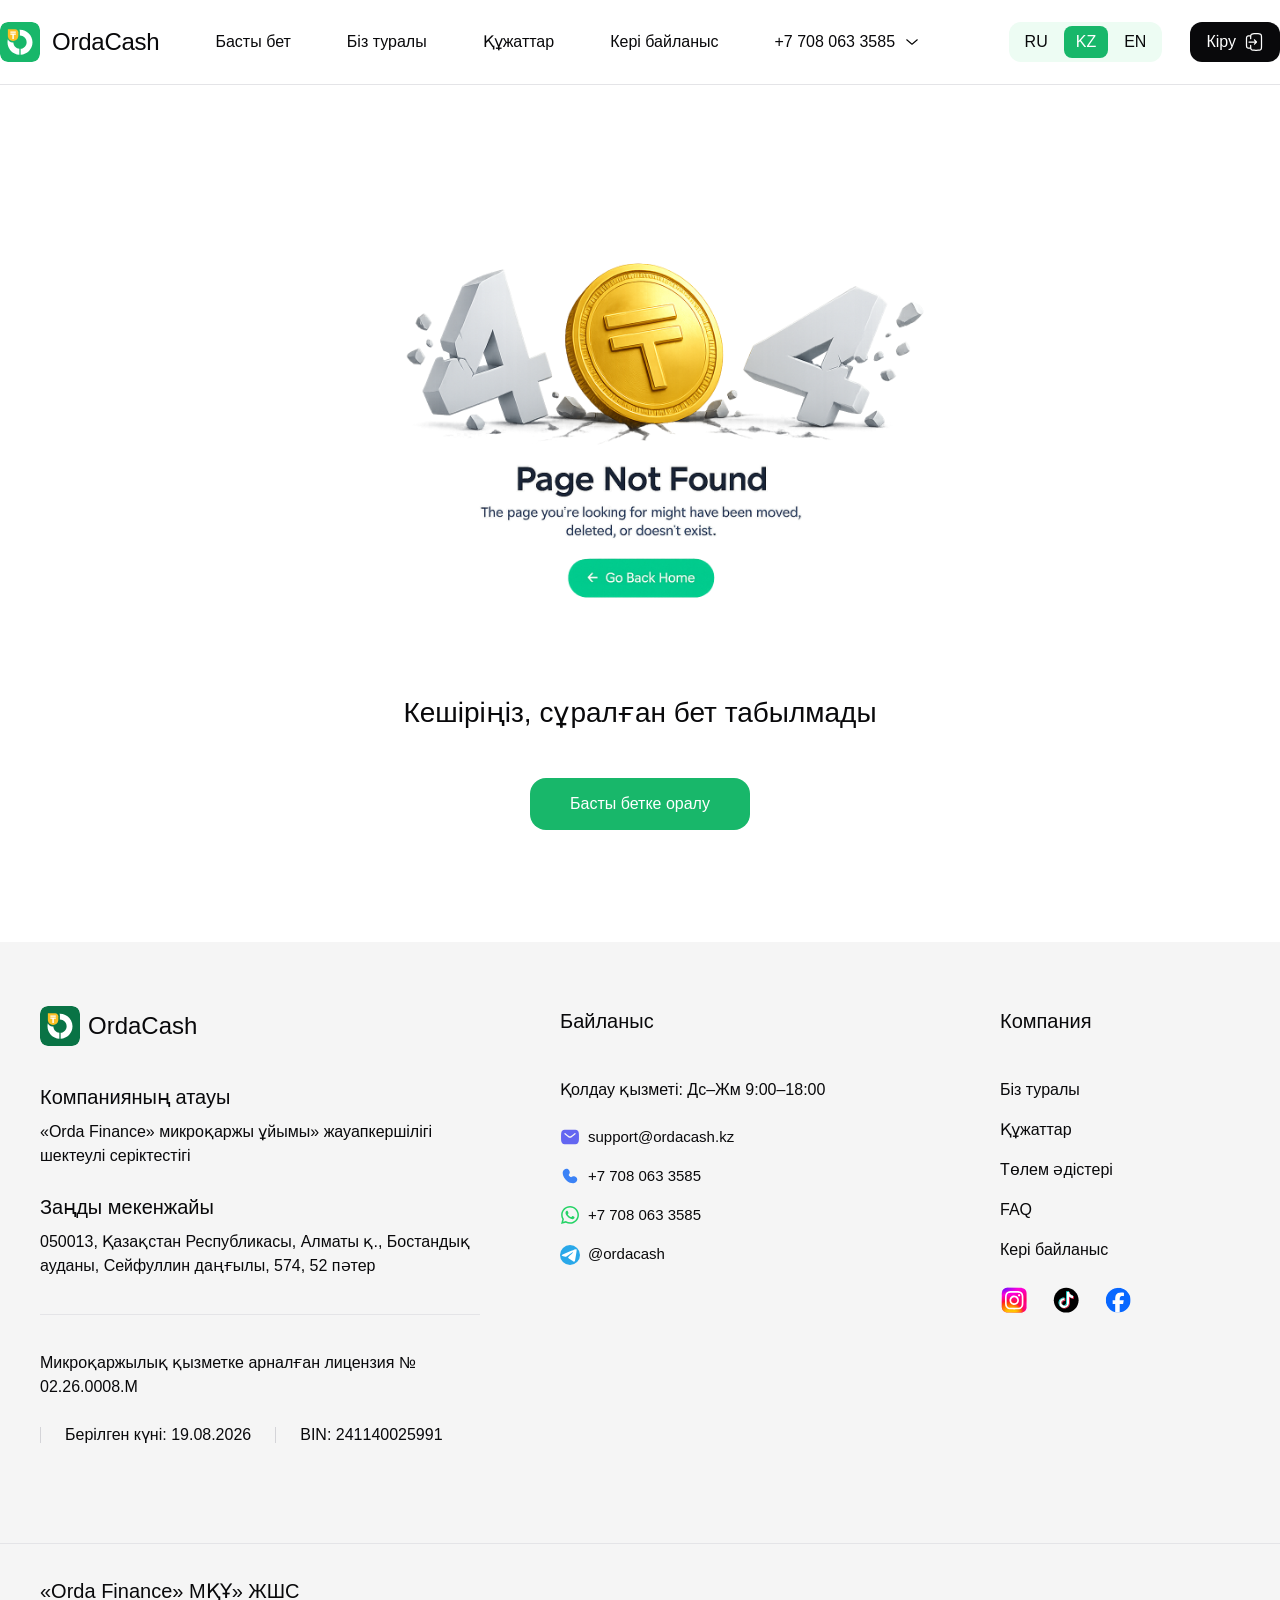
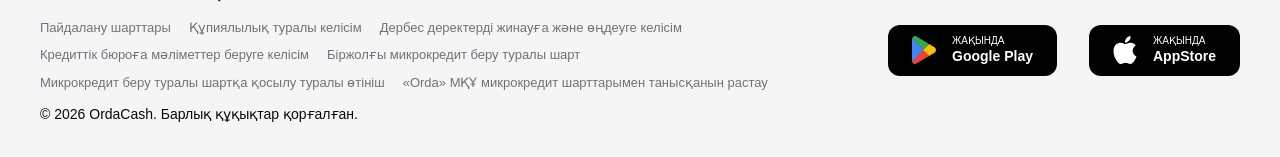
==== commit f914022c: "feat: 禁止跳转" ====
--- a/index.html
+++ b/index.html
@@ -29,8 +29,8 @@
       }(window, document, 'ttq');
     </script>
 
-    <script type="module" crossorigin src="/assets/index-CA_jlGwb.js"></script>
-    <link rel="stylesheet" crossorigin href="/assets/index-CG8DbP1J.css">
+    <script type="module" crossorigin src="/assets/index-BrCglIN0.js"></script>
+    <link rel="stylesheet" crossorigin href="/assets/index-DqiZHMyi.css">
   </head>
   <body>
     <div id="app"></div>
--- a/assets/index-DqiZHMyi.css
+++ b/assets/index-DqiZHMyi.css
@@ -0,0 +1 @@
+@charset "UTF-8";:root{--el-color-white: #ffffff;--el-color-black: #000000;--el-color-primary-rgb: 24, 183, 106;--el-color-success-rgb: 24, 183, 106;--el-color-warning-rgb: 250, 204, 21;--el-color-danger-rgb: 240, 68, 56;--el-color-error-rgb: 245, 108, 108;--el-color-info-rgb: 113, 113, 122;--el-font-size-extra-large: 20px;--el-font-size-large: 18px;--el-font-size-medium: 16px;--el-font-size-base: 14px;--el-font-size-small: 13px;--el-font-size-extra-small: 12px;--el-font-family: "Helvetica Neue", Helvetica, "PingFang SC", "Hiragino Sans GB", "Microsoft YaHei", "微软雅黑", Arial, sans-serif;--el-font-weight-primary: 500;--el-font-line-height-primary: 24px;--el-index-normal: 1;--el-index-top: 1000;--el-index-popper: 2000;--el-border-radius-base: 4px;--el-border-radius-small: 2px;--el-border-radius-round: 20px;--el-border-radius-circle: 100%;--el-transition-duration: .3s;--el-transition-duration-fast: .2s;--el-transition-function-ease-in-out-bezier: cubic-bezier(.645, .045, .355, 1);--el-transition-function-fast-bezier: cubic-bezier(.23, 1, .32, 1);--el-transition-all: all var(--el-transition-duration) var(--el-transition-function-ease-in-out-bezier);--el-transition-fade: opacity var(--el-transition-duration) var(--el-transition-function-fast-bezier);--el-transition-md-fade: transform var(--el-transition-duration) var(--el-transition-function-fast-bezier), opacity var(--el-transition-duration) var(--el-transition-function-fast-bezier);--el-transition-fade-linear: opacity var(--el-transition-duration-fast) linear;--el-transition-border: border-color var(--el-transition-duration-fast) var(--el-transition-function-ease-in-out-bezier);--el-transition-box-shadow: box-shadow var(--el-transition-duration-fast) var(--el-transition-function-ease-in-out-bezier);--el-transition-color: color var(--el-transition-duration-fast) var(--el-transition-function-ease-in-out-bezier);--el-component-size-large: 40px;--el-component-size: 32px;--el-component-size-small: 24px}:root{color-scheme:light;--el-color-primary: #18B76A;--el-color-primary-light-3: rgb(93, 205, 151);--el-color-primary-light-5: rgb(140, 219, 181);--el-color-primary-light-7: rgb(186, 233, 210);--el-color-primary-light-8: rgb(209, 241, 225);--el-color-primary-light-9: rgb(232, 248, 240);--el-color-primary-dark-2: rgb(19, 146, 85);--el-color-success: #18B76A;--el-color-success-light-3: rgb(93, 205, 151);--el-color-success-light-5: rgb(140, 219, 181);--el-color-success-light-7: rgb(186, 233, 210);--el-color-success-light-8: rgb(209, 241, 225);--el-color-success-light-9: rgb(232, 248, 240);--el-color-success-dark-2: rgb(19, 146, 85);--el-color-warning: #FACC15;--el-color-warning-light-3: rgb(252, 219, 91);--el-color-warning-light-5: rgb(253, 230, 138);--el-color-warning-light-7: rgb(254, 240, 185);--el-color-warning-light-8: rgb(254, 245, 208);--el-color-warning-light-9: rgb(255, 250, 232);--el-color-warning-dark-2: rgb(200, 163, 17);--el-color-danger: #F04438;--el-color-danger-light-3: rgb(245, 124, 116);--el-color-danger-light-5: rgb(248, 162, 156);--el-color-danger-light-7: rgb(251, 199, 195);--el-color-danger-light-8: rgb(252, 218, 215);--el-color-danger-light-9: rgb(254, 236, 235);--el-color-danger-dark-2: rgb(192, 54, 45);--el-color-error: #f56c6c;--el-color-error-light-3: rgb(248, 152, 152);--el-color-error-light-5: rgb(250, 182, 182);--el-color-error-light-7: rgb(252, 211, 211);--el-color-error-light-8: rgb(253, 226, 226);--el-color-error-light-9: rgb(254, 240, 240);--el-color-error-dark-2: rgb(196, 86, 86);--el-color-info: #71717A;--el-color-info-light-3: rgb(156, 156, 162);--el-color-info-light-5: rgb(184, 184, 189);--el-color-info-light-7: rgb(212, 212, 215);--el-color-info-light-8: rgb(227, 227, 228);--el-color-info-light-9: rgb(241, 241, 242);--el-color-info-dark-2: rgb(90, 90, 98);--el-bg-color: #ffffff;--el-bg-color-page: #f2f3f5;--el-bg-color-overlay: #ffffff;--el-text-color-primary: #303133;--el-text-color-regular: #606266;--el-text-color-secondary: #909399;--el-text-color-placeholder: #a8abb2;--el-text-color-disabled: #c0c4cc;--el-border-color: #dcdfe6;--el-border-color-light: #e4e7ed;--el-border-color-lighter: #ebeef5;--el-border-color-extra-light: #f2f6fc;--el-border-color-dark: #d4d7de;--el-border-color-darker: #cdd0d6;--el-fill-color: #f0f2f5;--el-fill-color-light: #f5f7fa;--el-fill-color-lighter: #fafafa;--el-fill-color-extra-light: #fafcff;--el-fill-color-dark: #ebedf0;--el-fill-color-darker: #e6e8eb;--el-fill-color-blank: #ffffff;--el-box-shadow: 0px 12px 32px 4px rgba(0, 0, 0, .04), 0px 8px 20px rgba(0, 0, 0, .08);--el-box-shadow-light: 0px 0px 12px rgba(0, 0, 0, .12);--el-box-shadow-lighter: 0px 0px 6px rgba(0, 0, 0, .12);--el-box-shadow-dark: 0px 16px 48px 16px rgba(0, 0, 0, .08), 0px 12px 32px rgba(0, 0, 0, .12), 0px 8px 16px -8px rgba(0, 0, 0, .16);--el-disabled-bg-color: var(--el-fill-color-light);--el-disabled-text-color: var(--el-text-color-placeholder);--el-disabled-border-color: var(--el-border-color-light);--el-overlay-color: rgba(0, 0, 0, .8);--el-overlay-color-light: rgba(0, 0, 0, .7);--el-overlay-color-lighter: rgba(0, 0, 0, .5);--el-mask-color: rgba(255, 255, 255, .9);--el-mask-color-extra-light: rgba(255, 255, 255, .3);--el-border-width: 1px;--el-border-style: solid;--el-border-color-hover: var(--el-text-color-disabled);--el-border: var(--el-border-width) var(--el-border-style) var(--el-border-color);--el-svg-monochrome-grey: var(--el-border-color)}.fade-in-linear-enter-active,.fade-in-linear-leave-active{transition:var(--el-transition-fade-linear)}.fade-in-linear-enter-from,.fade-in-linear-leave-to{opacity:0}.el-fade-in-linear-enter-active,.el-fade-in-linear-leave-active{transition:var(--el-transition-fade-linear)}.el-fade-in-linear-enter-from,.el-fade-in-linear-leave-to{opacity:0}.el-fade-in-enter-active,.el-fade-in-leave-active{transition:all var(--el-transition-duration) cubic-bezier(.55,0,.1,1)}.el-fade-in-enter-from,.el-fade-in-leave-active{opacity:0}.el-zoom-in-center-enter-active,.el-zoom-in-center-leave-active{transition:all var(--el-transition-duration) cubic-bezier(.55,0,.1,1)}.el-zoom-in-center-enter-from,.el-zoom-in-center-leave-active{opacity:0;transform:scaleX(0)}.el-zoom-in-top-enter-active,.el-zoom-in-top-leave-active{opacity:1;transform:scaleY(1);transition:var(--el-transition-md-fade);transform-origin:center top}.el-zoom-in-top-enter-active[data-popper-placement^=top],.el-zoom-in-top-leave-active[data-popper-placement^=top]{transform-origin:center bottom}.el-zoom-in-top-enter-from,.el-zoom-in-top-leave-active{opacity:0;transform:scaleY(0)}.el-zoom-in-bottom-enter-active,.el-zoom-in-bottom-leave-active{opacity:1;transform:scaleY(1);transition:var(--el-transition-md-fade);transform-origin:center bottom}.el-zoom-in-bottom-enter-from,.el-zoom-in-bottom-leave-active{opacity:0;transform:scaleY(0)}.el-zoom-in-left-enter-active,.el-zoom-in-left-leave-active{opacity:1;transform:scale(1);transition:var(--el-transition-md-fade);transform-origin:top left}.el-zoom-in-left-enter-from,.el-zoom-in-left-leave-active{opacity:0;transform:scale(.45)}.collapse-transition{transition:var(--el-transition-duration) height ease-in-out,var(--el-transition-duration) padding-top ease-in-out,var(--el-transition-duration) padding-bottom ease-in-out}.el-collapse-transition-leave-active,.el-collapse-transition-enter-active{transition:var(--el-transition-duration) max-height ease-in-out,var(--el-transition-duration) padding-top ease-in-out,var(--el-transition-duration) padding-bottom ease-in-out}.horizontal-collapse-transition{transition:var(--el-transition-duration) width ease-in-out,var(--el-transition-duration) padding-left ease-in-out,var(--el-transition-duration) padding-right ease-in-out}.el-list-enter-active,.el-list-leave-active{transition:all 1s}.el-list-enter-from,.el-list-leave-to{opacity:0;transform:translateY(-30px)}.el-list-leave-active{position:absolute!important}.el-opacity-transition{transition:opacity var(--el-transition-duration) cubic-bezier(.55,0,.1,1)}.el-icon--right{margin-left:5px}.el-icon--left{margin-right:5px}@keyframes rotating{0%{transform:rotate(0)}to{transform:rotate(360deg)}}.el-icon{--color: inherit;height:1em;width:1em;line-height:1em;display:inline-flex;justify-content:center;align-items:center;position:relative;fill:currentColor;color:var(--color);font-size:inherit}.el-icon.is-loading{animation:rotating 2s linear infinite}.el-icon svg{height:1em;width:1em}.el-affix--fixed{position:fixed}.el-alert{--el-alert-padding: 8px 16px;--el-alert-border-radius-base: var(--el-border-radius-base);--el-alert-title-font-size: 14px;--el-alert-title-with-description-font-size: 16px;--el-alert-description-font-size: 14px;--el-alert-close-font-size: 16px;--el-alert-close-customed-font-size: 14px;--el-alert-icon-size: 16px;--el-alert-icon-large-size: 28px;width:100%;padding:var(--el-alert-padding);margin:0;box-sizing:border-box;border-radius:var(--el-alert-border-radius-base);position:relative;background-color:var(--el-color-white);overflow:hidden;opacity:1;display:flex;align-items:center;transition:opacity var(--el-transition-duration-fast)}.el-alert.is-light .el-alert__close-btn{color:var(--el-text-color-placeholder)}.el-alert.is-dark .el-alert__close-btn,.el-alert.is-dark .el-alert__description{color:var(--el-color-white)}.el-alert.is-center{justify-content:center}.el-alert--primary{--el-alert-bg-color: var(--el-color-primary-light-9)}.el-alert--primary.is-light{background-color:var(--el-alert-bg-color);color:var(--el-color-primary)}.el-alert--primary.is-light .el-alert__description{color:var(--el-color-primary)}.el-alert--primary.is-dark{background-color:var(--el-color-primary);color:var(--el-color-white)}.el-alert--success{--el-alert-bg-color: var(--el-color-success-light-9)}.el-alert--success.is-light{background-color:var(--el-alert-bg-color);color:var(--el-color-success)}.el-alert--success.is-light .el-alert__description{color:var(--el-color-success)}.el-alert--success.is-dark{background-color:var(--el-color-success);color:var(--el-color-white)}.el-alert--info{--el-alert-bg-color: var(--el-color-info-light-9)}.el-alert--info.is-light{background-color:var(--el-alert-bg-color);color:var(--el-color-info)}.el-alert--info.is-light .el-alert__description{color:var(--el-color-info)}.el-alert--info.is-dark{background-color:var(--el-color-info);color:var(--el-color-white)}.el-alert--warning{--el-alert-bg-color: var(--el-color-warning-light-9)}.el-alert--warning.is-light{background-color:var(--el-alert-bg-color);color:var(--el-color-warning)}.el-alert--warning.is-light .el-alert__description{color:var(--el-color-warning)}.el-alert--warning.is-dark{background-color:var(--el-color-warning);color:var(--el-color-white)}.el-alert--error{--el-alert-bg-color: var(--el-color-error-light-9)}.el-alert--error.is-light{background-color:var(--el-alert-bg-color);color:var(--el-color-error)}.el-alert--error.is-light .el-alert__description{color:var(--el-color-error)}.el-alert--error.is-dark{background-color:var(--el-color-error);color:var(--el-color-white)}.el-alert__content{display:flex;flex-direction:column;gap:4px}.el-alert .el-alert__icon{font-size:var(--el-alert-icon-size);width:var(--el-alert-icon-size);margin-right:8px}.el-alert .el-alert__icon.is-big{font-size:var(--el-alert-icon-large-size);width:var(--el-alert-icon-large-size);margin-right:12px}.el-alert__title{font-size:var(--el-alert-title-font-size);line-height:24px}.el-alert__title.with-description{font-size:var(--el-alert-title-with-description-font-size)}.el-alert .el-alert__description{font-size:var(--el-alert-description-font-size);margin:0}.el-alert .el-alert__close-btn{font-size:var(--el-alert-close-font-size);opacity:1;position:absolute;top:12px;right:16px;cursor:pointer}.el-alert .el-alert__close-btn.is-customed{font-style:normal;font-size:var(--el-alert-close-customed-font-size);line-height:24px;top:8px}.el-alert-fade-enter-from,.el-alert-fade-leave-active{opacity:0}.el-aside{overflow:auto;box-sizing:border-box;flex-shrink:0;width:var(--el-aside-width, 300px)}.el-autocomplete{--el-input-text-color: var(--el-text-color-regular);--el-input-border: var(--el-border);--el-input-hover-border: var(--el-border-color-hover);--el-input-focus-border: var(--el-color-primary);--el-input-transparent-border: 0 0 0 1px transparent inset;--el-input-border-color: var(--el-border-color);--el-input-border-radius: var(--el-border-radius-base);--el-input-bg-color: var(--el-fill-color-blank);--el-input-icon-color: var(--el-text-color-placeholder);--el-input-placeholder-color: var(--el-text-color-placeholder);--el-input-hover-border-color: var(--el-border-color-hover);--el-input-clear-hover-color: var(--el-text-color-secondary);--el-input-focus-border-color: var(--el-color-primary);--el-input-width: 100%}.el-autocomplete{width:var(--el-input-width);position:relative;display:inline-block}.el-autocomplete__popper.el-popper{background:var(--el-bg-color-overlay);border:1px solid var(--el-border-color-light);box-shadow:var(--el-box-shadow-light)}.el-autocomplete__popper.el-popper .el-popper__arrow:before{border:1px solid var(--el-border-color-light)}.el-autocomplete__popper.el-popper[data-popper-placement^=top] .el-popper__arrow:before{border-top-color:transparent;border-left-color:transparent}.el-autocomplete__popper.el-popper[data-popper-placement^=bottom] .el-popper__arrow:before{border-bottom-color:transparent;border-right-color:transparent}.el-autocomplete__popper.el-popper[data-popper-placement^=left] .el-popper__arrow:before{border-left-color:transparent;border-bottom-color:transparent}.el-autocomplete__popper.el-popper[data-popper-placement^=right] .el-popper__arrow:before{border-right-color:transparent;border-top-color:transparent}.el-autocomplete-suggestion{border-radius:var(--el-border-radius-base);box-sizing:border-box}.el-autocomplete-suggestion__header{padding:10px;border-bottom:1px solid var(--el-border-color-lighter)}.el-autocomplete-suggestion__footer{padding:10px;border-top:1px solid var(--el-border-color-lighter)}.el-autocomplete-suggestion__wrap{max-height:280px;padding:10px 0;box-sizing:border-box}.el-autocomplete-suggestion__list{margin:0;padding:0}.el-autocomplete-suggestion li{padding:0 20px;margin:0;line-height:34px;cursor:pointer;color:var(--el-text-color-regular);font-size:var(--el-font-size-base);list-style:none;text-align:left;overflow:hidden;text-overflow:ellipsis;white-space:nowrap}.el-autocomplete-suggestion li:hover,.el-autocomplete-suggestion li.highlighted{background-color:var(--el-fill-color-light)}.el-autocomplete-suggestion li.divider{margin-top:6px;border-top:1px solid var(--el-color-black)}.el-autocomplete-suggestion li.divider:last-child{margin-bottom:-6px}.el-autocomplete-suggestion.is-loading li{cursor:default;height:100px;display:flex;align-items:center;justify-content:center;font-size:20px;color:var(--el-text-color-secondary)}.el-autocomplete-suggestion.is-loading li:hover{background-color:var(--el-bg-color-overlay)}.el-avatar{--el-avatar-text-color: var(--el-color-white);--el-avatar-bg-color: var(--el-text-color-disabled);--el-avatar-text-size: 14px;--el-avatar-icon-size: 18px;--el-avatar-border-radius: var(--el-border-radius-base);--el-avatar-size-large: 56px;--el-avatar-size-small: 24px;--el-avatar-size: 40px;display:inline-flex;justify-content:center;align-items:center;box-sizing:border-box;text-align:center;overflow:hidden;outline:none;color:var(--el-avatar-text-color);background:var(--el-avatar-bg-color);width:var(--el-avatar-size);height:var(--el-avatar-size);font-size:var(--el-avatar-text-size)}.el-avatar>img{display:block;width:100%;height:100%}.el-avatar--circle{border-radius:50%}.el-avatar--square{border-radius:var(--el-avatar-border-radius)}.el-avatar--icon{font-size:var(--el-avatar-icon-size)}.el-avatar--small{--el-avatar-size: 24px}.el-avatar--large{--el-avatar-size: 56px}.el-avatar-group{--el-avatar-group-item-gap: -8px;--el-avatar-group-collapse-item-gap: 4px;display:inline-flex}.el-avatar-group .el-avatar{border:1px solid var(--el-border-color-extra-light)}.el-avatar-group .el-avatar:not(:first-child){margin-left:var(--el-avatar-group-item-gap)}.el-avatar-group__collapse-avatars{--el-avatar-group-item-gap: -8px;--el-avatar-group-collapse-item-gap: 4px}.el-avatar-group__collapse-avatars .el-avatar:not(:first-child){margin-left:var(--el-avatar-group-collapse-item-gap)}.el-backtop{--el-backtop-bg-color: var(--el-bg-color-overlay);--el-backtop-text-color: var(--el-color-primary);--el-backtop-hover-bg-color: var(--el-border-color-extra-light);position:fixed;background-color:var(--el-backtop-bg-color);width:40px;height:40px;border-radius:50%;color:var(--el-backtop-text-color);display:flex;align-items:center;justify-content:center;font-size:20px;box-shadow:var(--el-box-shadow-lighter);cursor:pointer;z-index:5}.el-backtop:hover{background-color:var(--el-backtop-hover-bg-color)}.el-backtop__icon{font-size:20px}.el-badge{--el-badge-bg-color: var(--el-color-danger);--el-badge-radius: 10px;--el-badge-font-size: 12px;--el-badge-padding: 6px;--el-badge-size: 18px;position:relative;vertical-align:middle;display:inline-block;width:fit-content}.el-badge__content{background-color:var(--el-badge-bg-color);border-radius:var(--el-badge-radius);color:var(--el-color-white);display:inline-flex;justify-content:center;align-items:center;font-size:var(--el-badge-font-size);height:var(--el-badge-size);padding:0 var(--el-badge-padding);white-space:nowrap;border:1px solid var(--el-bg-color)}.el-badge__content.is-fixed{position:absolute;top:0;right:calc(1px + var(--el-badge-size) / 2);transform:translateY(-50%) translate(100%);z-index:var(--el-index-normal)}.el-badge__content.is-fixed.is-dot{right:5px}.el-badge__content.is-dot{height:8px;width:8px;padding:0;right:0;border-radius:50%}.el-badge__content.is-hide-zero{display:none}.el-badge__content--primary{background-color:var(--el-color-primary)}.el-badge__content--success{background-color:var(--el-color-success)}.el-badge__content--warning{background-color:var(--el-color-warning)}.el-badge__content--info{background-color:var(--el-color-info)}.el-badge__content--danger{background-color:var(--el-color-danger)}.el-breadcrumb__separator{margin:0 9px;font-weight:700;color:var(--el-text-color-placeholder)}.el-breadcrumb__separator.el-icon{margin:0 6px;font-weight:400}.el-breadcrumb__separator.el-icon svg{vertical-align:middle}.el-breadcrumb__item{float:left;display:inline-flex;align-items:center}.el-breadcrumb__inner{color:var(--el-text-color-regular)}.el-breadcrumb__inner.is-link,.el-breadcrumb__inner a{font-weight:700;text-decoration:none;transition:var(--el-transition-color);color:var(--el-text-color-primary)}.el-breadcrumb__inner.is-link:hover,.el-breadcrumb__inner a:hover{color:var(--el-color-primary);cursor:pointer}.el-breadcrumb__item:last-child .el-breadcrumb__inner,.el-breadcrumb__item:last-child .el-breadcrumb__inner:hover,.el-breadcrumb__item:last-child .el-breadcrumb__inner a,.el-breadcrumb__item:last-child .el-breadcrumb__inner a:hover{font-weight:400;color:var(--el-text-color-regular);cursor:text}.el-breadcrumb__item:last-child .el-breadcrumb__separator{display:none}.el-breadcrumb{font-size:14px;line-height:1}.el-breadcrumb:before,.el-breadcrumb:after{display:table;content:""}.el-breadcrumb:after{clear:both}.el-button-group>.el-button+.el-button{margin-left:0}.el-button-group>.el-button:first-child:last-child{border-top-right-radius:var(--el-border-radius-base);border-bottom-right-radius:var(--el-border-radius-base);border-top-left-radius:var(--el-border-radius-base);border-bottom-left-radius:var(--el-border-radius-base)}.el-button-group>.el-button:first-child:last-child.is-round{border-radius:var(--el-border-radius-round)}.el-button-group>.el-button:first-child:last-child.is-circle{border-radius:50%}.el-button-group>.el-button:not(:first-child):not(:last-child){border-radius:0}.el-button-group>.el-button:hover,.el-button-group>.el-button:focus,.el-button-group>.el-button:active{z-index:1}.el-button-group>.el-button.is-active{z-index:1}.el-button-group--horizontal{display:inline-block;vertical-align:middle}.el-button-group--horizontal:before,.el-button-group--horizontal:after{display:table;content:""}.el-button-group--horizontal:after{clear:both}.el-button-group--horizontal>.el-button{float:left;position:relative}.el-button-group--horizontal>.el-button:first-child{border-top-right-radius:0;border-bottom-right-radius:0}.el-button-group--horizontal>.el-button:last-child{border-top-left-radius:0;border-bottom-left-radius:0}.el-button-group--horizontal>.el-button:not(:last-child){margin-right:-1px}.el-button-group--horizontal .el-button--primary:first-child{border-right-color:var(--el-button-divide-border-color)}.el-button-group--horizontal .el-button--primary:last-child{border-left-color:var(--el-button-divide-border-color)}.el-button-group--horizontal .el-button--primary:not(:first-child):not(:last-child){border-left-color:var(--el-button-divide-border-color);border-right-color:var(--el-button-divide-border-color)}.el-button-group--horizontal .el-button--success:first-child{border-right-color:var(--el-button-divide-border-color)}.el-button-group--horizontal .el-button--success:last-child{border-left-color:var(--el-button-divide-border-color)}.el-button-group--horizontal .el-button--success:not(:first-child):not(:last-child){border-left-color:var(--el-button-divide-border-color);border-right-color:var(--el-button-divide-border-color)}.el-button-group--horizontal .el-button--warning:first-child{border-right-color:var(--el-button-divide-border-color)}.el-button-group--horizontal .el-button--warning:last-child{border-left-color:var(--el-button-divide-border-color)}.el-button-group--horizontal .el-button--warning:not(:first-child):not(:last-child){border-left-color:var(--el-button-divide-border-color);border-right-color:var(--el-button-divide-border-color)}.el-button-group--horizontal .el-button--danger:first-child{border-right-color:var(--el-button-divide-border-color)}.el-button-group--horizontal .el-button--danger:last-child{border-left-color:var(--el-button-divide-border-color)}.el-button-group--horizontal .el-button--danger:not(:first-child):not(:last-child){border-left-color:var(--el-button-divide-border-color);border-right-color:var(--el-button-divide-border-color)}.el-button-group--horizontal .el-button--info:first-child{border-right-color:var(--el-button-divide-border-color)}.el-button-group--horizontal .el-button--info:last-child{border-left-color:var(--el-button-divide-border-color)}.el-button-group--horizontal .el-button--info:not(:first-child):not(:last-child){border-left-color:var(--el-button-divide-border-color);border-right-color:var(--el-button-divide-border-color)}.el-button-group--horizontal>.el-dropdown>.el-button{border-top-left-radius:0;border-bottom-left-radius:0;border-left-color:var(--el-button-divide-border-color)}.el-button-group--vertical{display:inline-flex;flex-direction:column;align-items:stretch}.el-button-group--vertical>.el-button{margin-top:-1px}.el-button-group--vertical>.el-button:first-child{border-bottom-left-radius:0;border-bottom-right-radius:0}.el-button-group--vertical>.el-button:last-child{border-top-left-radius:0;border-top-right-radius:0}.el-button-group--vertical>.el-dropdown{margin-top:-1px}.el-button-group--vertical>.el-dropdown>.el-button{border-top-left-radius:0;border-top-right-radius:0;border-left-color:var(--el-button-divide-border-color)}.el-button-group--vertical .el-button--primary:first-child{border-bottom-color:var(--el-button-divide-border-color)}.el-button-group--vertical .el-button--primary:last-child{border-top-color:var(--el-button-divide-border-color)}.el-button-group--vertical .el-button--primary:not(:first-child):not(:last-child){border-top-color:var(--el-button-divide-border-color);border-bottom-color:var(--el-button-divide-border-color)}.el-button-group--vertical .el-button--success:first-child{border-bottom-color:var(--el-button-divide-border-color)}.el-button-group--vertical .el-button--success:last-child{border-top-color:var(--el-button-divide-border-color)}.el-button-group--vertical .el-button--success:not(:first-child):not(:last-child){border-top-color:var(--el-button-divide-border-color);border-bottom-color:var(--el-button-divide-border-color)}.el-button-group--vertical .el-button--warning:first-child{border-bottom-color:var(--el-button-divide-border-color)}.el-button-group--vertical .el-button--warning:last-child{border-top-color:var(--el-button-divide-border-color)}.el-button-group--vertical .el-button--warning:not(:first-child):not(:last-child){border-top-color:var(--el-button-divide-border-color);border-bottom-color:var(--el-button-divide-border-color)}.el-button-group--vertical .el-button--danger:first-child{border-bottom-color:var(--el-button-divide-border-color)}.el-button-group--vertical .el-button--danger:last-child{border-top-color:var(--el-button-divide-border-color)}.el-button-group--vertical .el-button--danger:not(:first-child):not(:last-child){border-top-color:var(--el-button-divide-border-color);border-bottom-color:var(--el-button-divide-border-color)}.el-button-group--vertical .el-button--info:first-child{border-bottom-color:var(--el-button-divide-border-color)}.el-button-group--vertical .el-button--info:last-child{border-top-color:var(--el-button-divide-border-color)}.el-button-group--vertical .el-button--info:not(:first-child):not(:last-child){border-top-color:var(--el-button-divide-border-color);border-bottom-color:var(--el-button-divide-border-color)}.el-button{--el-button-font-weight: var(--el-font-weight-primary);--el-button-border-color: var(--el-border-color);--el-button-bg-color: var(--el-fill-color-blank);--el-button-text-color: var(--el-text-color-regular);--el-button-disabled-text-color: var(--el-disabled-text-color);--el-button-disabled-bg-color: var(--el-fill-color-blank);--el-button-disabled-border-color: var(--el-border-color-light);--el-button-divide-border-color: rgba(255, 255, 255, .5);--el-button-hover-text-color: var(--el-color-primary);--el-button-hover-bg-color: var(--el-color-primary-light-9);--el-button-hover-border-color: var(--el-color-primary-light-7);--el-button-active-text-color: var(--el-button-hover-text-color);--el-button-active-border-color: var(--el-color-primary);--el-button-active-bg-color: var(--el-button-hover-bg-color);--el-button-outline-color: var(--el-color-primary-light-5);--el-button-hover-link-text-color: var(--el-text-color-secondary);--el-button-active-color: var(--el-text-color-primary)}.el-button{display:inline-flex;justify-content:center;align-items:center;line-height:1;height:32px;white-space:nowrap;cursor:pointer;color:var(--el-button-text-color);text-align:center;box-sizing:border-box;outline:none;transition:.1s;font-weight:var(--el-button-font-weight);-webkit-user-select:none;user-select:none;vertical-align:middle;-webkit-appearance:none;background-color:var(--el-button-bg-color);border:var(--el-border);border-color:var(--el-button-border-color)}.el-button:hover{color:var(--el-button-hover-text-color);border-color:var(--el-button-hover-border-color);background-color:var(--el-button-hover-bg-color);outline:none}.el-button:active{color:var(--el-button-active-text-color);border-color:var(--el-button-active-border-color);background-color:var(--el-button-active-bg-color);outline:none}.el-button:focus-visible{outline:2px solid var(--el-button-outline-color);outline-offset:1px;transition:outline-offset 0s,outline 0s}.el-button>span{display:inline-flex;align-items:center}.el-button+.el-button{margin-left:12px}.el-button{padding:8px 15px;font-size:var(--el-font-size-base);border-radius:var(--el-border-radius-base)}.el-button.is-round{padding:8px 15px}.el-button::-moz-focus-inner{border:0}.el-button [class*=el-icon]+span{margin-left:6px}.el-button [class*=el-icon] svg{vertical-align:bottom}.el-button.is-plain{--el-button-hover-text-color: var(--el-color-primary);--el-button-hover-bg-color: var(--el-fill-color-blank);--el-button-hover-border-color: var(--el-color-primary)}.el-button.is-active{color:var(--el-button-active-text-color);border-color:var(--el-button-active-border-color);background-color:var(--el-button-active-bg-color);outline:none}.el-button.is-disabled,.el-button.is-disabled:hover{color:var(--el-button-disabled-text-color);cursor:not-allowed;background-image:none;background-color:var(--el-button-disabled-bg-color);border-color:var(--el-button-disabled-border-color)}.el-button.is-loading{position:relative;pointer-events:none}.el-button.is-loading:before{z-index:1;pointer-events:none;content:"";position:absolute;inset:-1px;border-radius:inherit;background-color:var(--el-mask-color-extra-light)}.el-button.is-round{border-radius:var(--el-border-radius-round)}.el-button.is-dashed{border-style:dashed;--el-button-hover-text-color: var(--el-color-primary);--el-button-hover-bg-color: var(--el-fill-color-blank);--el-button-hover-border-color: var(--el-color-primary)}.el-button.is-circle{width:32px;border-radius:50%;padding:8px}.el-button.is-text{color:var(--el-button-text-color);border:0 solid transparent;background-color:transparent}.el-button.is-text.is-disabled{color:var(--el-button-disabled-text-color);background-color:transparent!important}.el-button.is-text:not(.is-disabled):hover{background-color:var(--el-fill-color-light)}.el-button.is-text:not(.is-disabled):focus-visible{outline:2px solid var(--el-button-outline-color);outline-offset:1px;transition:outline-offset 0s,outline 0s}.el-button.is-text:not(.is-disabled):active{background-color:var(--el-fill-color)}.el-button.is-text:not(.is-disabled).is-has-bg{background-color:var(--el-fill-color-light)}.el-button.is-text:not(.is-disabled).is-has-bg:hover{background-color:var(--el-fill-color)}.el-button.is-text:not(.is-disabled).is-has-bg:active{background-color:var(--el-fill-color-dark)}.el-button__text--expand{letter-spacing:.3em;margin-right:-.3em}.el-button.is-link{border-color:transparent;color:var(--el-button-text-color);background:transparent;padding:2px;height:auto}.el-button.is-link:hover{color:var(--el-button-hover-link-text-color)}.el-button.is-link.is-disabled{color:var(--el-button-disabled-text-color);background-color:transparent!important;border-color:transparent!important}.el-button.is-link:not(.is-disabled):hover{border-color:transparent;background-color:transparent}.el-button.is-link:not(.is-disabled):active{color:var(--el-button-active-color);border-color:transparent;background-color:transparent}.el-button--text{border-color:transparent;background:transparent;color:var(--el-color-primary);padding-left:0;padding-right:0}.el-button--text.is-disabled{color:var(--el-button-disabled-text-color);background-color:transparent!important;border-color:transparent!important}.el-button--text:not(.is-disabled):hover{color:var(--el-color-primary-light-3);border-color:transparent;background-color:transparent}.el-button--text:not(.is-disabled):active{color:var(--el-color-primary-dark-2);border-color:transparent;background-color:transparent}.el-button__link--expand{letter-spacing:.3em;margin-right:-.3em}.el-button--primary{--el-button-text-color: var(--el-color-white);--el-button-bg-color: var(--el-color-primary);--el-button-border-color: var(--el-color-primary);--el-button-outline-color: var(--el-color-primary-light-5);--el-button-active-color: var(--el-color-primary-dark-2);--el-button-hover-text-color: var(--el-color-white);--el-button-hover-link-text-color: var(--el-color-primary-light-5);--el-button-hover-bg-color: var(--el-color-primary-light-3);--el-button-hover-border-color: var(--el-color-primary-light-3);--el-button-active-bg-color: var(--el-color-primary-dark-2);--el-button-active-border-color: var(--el-color-primary-dark-2);--el-button-disabled-text-color: var(--el-color-white);--el-button-disabled-bg-color: var(--el-color-primary-light-5);--el-button-disabled-border-color: var(--el-color-primary-light-5)}.el-button--primary.is-plain,.el-button--primary.is-text,.el-button--primary.is-link{--el-button-text-color: var(--el-color-primary);--el-button-bg-color: var(--el-color-primary-light-9);--el-button-border-color: var(--el-color-primary-light-5);--el-button-hover-text-color: var(--el-color-white);--el-button-hover-bg-color: var(--el-color-primary);--el-button-hover-border-color: var(--el-color-primary);--el-button-active-text-color: var(--el-color-white)}.el-button--primary.is-plain.is-disabled,.el-button--primary.is-plain.is-disabled:hover,.el-button--primary.is-plain.is-disabled:focus,.el-button--primary.is-plain.is-disabled:active,.el-button--primary.is-text.is-disabled,.el-button--primary.is-text.is-disabled:hover,.el-button--primary.is-text.is-disabled:focus,.el-button--primary.is-text.is-disabled:active,.el-button--primary.is-link.is-disabled,.el-button--primary.is-link.is-disabled:hover,.el-button--primary.is-link.is-disabled:focus,.el-button--primary.is-link.is-disabled:active{color:var(--el-color-primary-light-5);background-color:var(--el-color-primary-light-9);border-color:var(--el-color-primary-light-8)}.el-button--primary.is-dashed{--el-button-text-color: var(--el-color-primary);--el-button-bg-color: var(--el-color-primary-light-9);--el-button-border-color: var(--el-color-primary-light-5);--el-button-hover-text-color: var(--el-color-primary);--el-button-hover-bg-color: var(--el-color-primary-light-9);--el-button-hover-border-color: var(--el-color-primary-light-3);--el-button-active-text-color: var(--el-color-primary-dark-2);--el-button-active-bg-color: var(--el-color-primary-light-9);--el-button-active-border-color: var(--el-color-primary-dark-2)}.el-button--primary.is-dashed.is-disabled,.el-button--primary.is-dashed.is-disabled:hover,.el-button--primary.is-dashed.is-disabled:focus,.el-button--primary.is-dashed.is-disabled:active{color:var(--el-color-primary-light-5);background-color:var(--el-color-primary-light-9);border-color:var(--el-color-primary-light-8)}.el-button--success{--el-button-text-color: var(--el-color-white);--el-button-bg-color: var(--el-color-success);--el-button-border-color: var(--el-color-success);--el-button-outline-color: var(--el-color-success-light-5);--el-button-active-color: var(--el-color-success-dark-2);--el-button-hover-text-color: var(--el-color-white);--el-button-hover-link-text-color: var(--el-color-success-light-5);--el-button-hover-bg-color: var(--el-color-success-light-3);--el-button-hover-border-color: var(--el-color-success-light-3);--el-button-active-bg-color: var(--el-color-success-dark-2);--el-button-active-border-color: var(--el-color-success-dark-2);--el-button-disabled-text-color: var(--el-color-white);--el-button-disabled-bg-color: var(--el-color-success-light-5);--el-button-disabled-border-color: var(--el-color-success-light-5)}.el-button--success.is-plain,.el-button--success.is-text,.el-button--success.is-link{--el-button-text-color: var(--el-color-success);--el-button-bg-color: var(--el-color-success-light-9);--el-button-border-color: var(--el-color-success-light-5);--el-button-hover-text-color: var(--el-color-white);--el-button-hover-bg-color: var(--el-color-success);--el-button-hover-border-color: var(--el-color-success);--el-button-active-text-color: var(--el-color-white)}.el-button--success.is-plain.is-disabled,.el-button--success.is-plain.is-disabled:hover,.el-button--success.is-plain.is-disabled:focus,.el-button--success.is-plain.is-disabled:active,.el-button--success.is-text.is-disabled,.el-button--success.is-text.is-disabled:hover,.el-button--success.is-text.is-disabled:focus,.el-button--success.is-text.is-disabled:active,.el-button--success.is-link.is-disabled,.el-button--success.is-link.is-disabled:hover,.el-button--success.is-link.is-disabled:focus,.el-button--success.is-link.is-disabled:active{color:var(--el-color-success-light-5);background-color:var(--el-color-success-light-9);border-color:var(--el-color-success-light-8)}.el-button--success.is-dashed{--el-button-text-color: var(--el-color-success);--el-button-bg-color: var(--el-color-success-light-9);--el-button-border-color: var(--el-color-success-light-5);--el-button-hover-text-color: var(--el-color-success);--el-button-hover-bg-color: var(--el-color-success-light-9);--el-button-hover-border-color: var(--el-color-success-light-3);--el-button-active-text-color: var(--el-color-success-dark-2);--el-button-active-bg-color: var(--el-color-success-light-9);--el-button-active-border-color: var(--el-color-success-dark-2)}.el-button--success.is-dashed.is-disabled,.el-button--success.is-dashed.is-disabled:hover,.el-button--success.is-dashed.is-disabled:focus,.el-button--success.is-dashed.is-disabled:active{color:var(--el-color-success-light-5);background-color:var(--el-color-success-light-9);border-color:var(--el-color-success-light-8)}.el-button--warning{--el-button-text-color: var(--el-color-white);--el-button-bg-color: var(--el-color-warning);--el-button-border-color: var(--el-color-warning);--el-button-outline-color: var(--el-color-warning-light-5);--el-button-active-color: var(--el-color-warning-dark-2);--el-button-hover-text-color: var(--el-color-white);--el-button-hover-link-text-color: var(--el-color-warning-light-5);--el-button-hover-bg-color: var(--el-color-warning-light-3);--el-button-hover-border-color: var(--el-color-warning-light-3);--el-button-active-bg-color: var(--el-color-warning-dark-2);--el-button-active-border-color: var(--el-color-warning-dark-2);--el-button-disabled-text-color: var(--el-color-white);--el-button-disabled-bg-color: var(--el-color-warning-light-5);--el-button-disabled-border-color: var(--el-color-warning-light-5)}.el-button--warning.is-plain,.el-button--warning.is-text,.el-button--warning.is-link{--el-button-text-color: var(--el-color-warning);--el-button-bg-color: var(--el-color-warning-light-9);--el-button-border-color: var(--el-color-warning-light-5);--el-button-hover-text-color: var(--el-color-white);--el-button-hover-bg-color: var(--el-color-warning);--el-button-hover-border-color: var(--el-color-warning);--el-button-active-text-color: var(--el-color-white)}.el-button--warning.is-plain.is-disabled,.el-button--warning.is-plain.is-disabled:hover,.el-button--warning.is-plain.is-disabled:focus,.el-button--warning.is-plain.is-disabled:active,.el-button--warning.is-text.is-disabled,.el-button--warning.is-text.is-disabled:hover,.el-button--warning.is-text.is-disabled:focus,.el-button--warning.is-text.is-disabled:active,.el-button--warning.is-link.is-disabled,.el-button--warning.is-link.is-disabled:hover,.el-button--warning.is-link.is-disabled:focus,.el-button--warning.is-link.is-disabled:active{color:var(--el-color-warning-light-5);background-color:var(--el-color-warning-light-9);border-color:var(--el-color-warning-light-8)}.el-button--warning.is-dashed{--el-button-text-color: var(--el-color-warning);--el-button-bg-color: var(--el-color-warning-light-9);--el-button-border-color: var(--el-color-warning-light-5);--el-button-hover-text-color: var(--el-color-warning);--el-button-hover-bg-color: var(--el-color-warning-light-9);--el-button-hover-border-color: var(--el-color-warning-light-3);--el-button-active-text-color: var(--el-color-warning-dark-2);--el-button-active-bg-color: var(--el-color-warning-light-9);--el-button-active-border-color: var(--el-color-warning-dark-2)}.el-button--warning.is-dashed.is-disabled,.el-button--warning.is-dashed.is-disabled:hover,.el-button--warning.is-dashed.is-disabled:focus,.el-button--warning.is-dashed.is-disabled:active{color:var(--el-color-warning-light-5);background-color:var(--el-color-warning-light-9);border-color:var(--el-color-warning-light-8)}.el-button--danger{--el-button-text-color: var(--el-color-white);--el-button-bg-color: var(--el-color-danger);--el-button-border-color: var(--el-color-danger);--el-button-outline-color: var(--el-color-danger-light-5);--el-button-active-color: var(--el-color-danger-dark-2);--el-button-hover-text-color: var(--el-color-white);--el-button-hover-link-text-color: var(--el-color-danger-light-5);--el-button-hover-bg-color: var(--el-color-danger-light-3);--el-button-hover-border-color: var(--el-color-danger-light-3);--el-button-active-bg-color: var(--el-color-danger-dark-2);--el-button-active-border-color: var(--el-color-danger-dark-2);--el-button-disabled-text-color: var(--el-color-white);--el-button-disabled-bg-color: var(--el-color-danger-light-5);--el-button-disabled-border-color: var(--el-color-danger-light-5)}.el-button--danger.is-plain,.el-button--danger.is-text,.el-button--danger.is-link{--el-button-text-color: var(--el-color-danger);--el-button-bg-color: var(--el-color-danger-light-9);--el-button-border-color: var(--el-color-danger-light-5);--el-button-hover-text-color: var(--el-color-white);--el-button-hover-bg-color: var(--el-color-danger);--el-button-hover-border-color: var(--el-color-danger);--el-button-active-text-color: var(--el-color-white)}.el-button--danger.is-plain.is-disabled,.el-button--danger.is-plain.is-disabled:hover,.el-button--danger.is-plain.is-disabled:focus,.el-button--danger.is-plain.is-disabled:active,.el-button--danger.is-text.is-disabled,.el-button--danger.is-text.is-disabled:hover,.el-button--danger.is-text.is-disabled:focus,.el-button--danger.is-text.is-disabled:active,.el-button--danger.is-link.is-disabled,.el-button--danger.is-link.is-disabled:hover,.el-button--danger.is-link.is-disabled:focus,.el-button--danger.is-link.is-disabled:active{color:var(--el-color-danger-light-5);background-color:var(--el-color-danger-light-9);border-color:var(--el-color-danger-light-8)}.el-button--danger.is-dashed{--el-button-text-color: var(--el-color-danger);--el-button-bg-color: var(--el-color-danger-light-9);--el-button-border-color: var(--el-color-danger-light-5);--el-button-hover-text-color: var(--el-color-danger);--el-button-hover-bg-color: var(--el-color-danger-light-9);--el-button-hover-border-color: var(--el-color-danger-light-3);--el-button-active-text-color: var(--el-color-danger-dark-2);--el-button-active-bg-color: var(--el-color-danger-light-9);--el-button-active-border-color: var(--el-color-danger-dark-2)}.el-button--danger.is-dashed.is-disabled,.el-button--danger.is-dashed.is-disabled:hover,.el-button--danger.is-dashed.is-disabled:focus,.el-button--danger.is-dashed.is-disabled:active{color:var(--el-color-danger-light-5);background-color:var(--el-color-danger-light-9);border-color:var(--el-color-danger-light-8)}.el-button--info{--el-button-text-color: var(--el-color-white);--el-button-bg-color: var(--el-color-info);--el-button-border-color: var(--el-color-info);--el-button-outline-color: var(--el-color-info-light-5);--el-button-active-color: var(--el-color-info-dark-2);--el-button-hover-text-color: var(--el-color-white);--el-button-hover-link-text-color: var(--el-color-info-light-5);--el-button-hover-bg-color: var(--el-color-info-light-3);--el-button-hover-border-color: var(--el-color-info-light-3);--el-button-active-bg-color: var(--el-color-info-dark-2);--el-button-active-border-color: var(--el-color-info-dark-2);--el-button-disabled-text-color: var(--el-color-white);--el-button-disabled-bg-color: var(--el-color-info-light-5);--el-button-disabled-border-color: var(--el-color-info-light-5)}.el-button--info.is-plain,.el-button--info.is-text,.el-button--info.is-link{--el-button-text-color: var(--el-color-info);--el-button-bg-color: var(--el-color-info-light-9);--el-button-border-color: var(--el-color-info-light-5);--el-button-hover-text-color: var(--el-color-white);--el-button-hover-bg-color: var(--el-color-info);--el-button-hover-border-color: var(--el-color-info);--el-button-active-text-color: var(--el-color-white)}.el-button--info.is-plain.is-disabled,.el-button--info.is-plain.is-disabled:hover,.el-button--info.is-plain.is-disabled:focus,.el-button--info.is-plain.is-disabled:active,.el-button--info.is-text.is-disabled,.el-button--info.is-text.is-disabled:hover,.el-button--info.is-text.is-disabled:focus,.el-button--info.is-text.is-disabled:active,.el-button--info.is-link.is-disabled,.el-button--info.is-link.is-disabled:hover,.el-button--info.is-link.is-disabled:focus,.el-button--info.is-link.is-disabled:active{color:var(--el-color-info-light-5);background-color:var(--el-color-info-light-9);border-color:var(--el-color-info-light-8)}.el-button--info.is-dashed{--el-button-text-color: var(--el-color-info);--el-button-bg-color: var(--el-color-info-light-9);--el-button-border-color: var(--el-color-info-light-5);--el-button-hover-text-color: var(--el-color-info);--el-button-hover-bg-color: var(--el-color-info-light-9);--el-button-hover-border-color: var(--el-color-info-light-3);--el-button-active-text-color: var(--el-color-info-dark-2);--el-button-active-bg-color: var(--el-color-info-light-9);--el-button-active-border-color: var(--el-color-info-dark-2)}.el-button--info.is-dashed.is-disabled,.el-button--info.is-dashed.is-disabled:hover,.el-button--info.is-dashed.is-disabled:focus,.el-button--info.is-dashed.is-disabled:active{color:var(--el-color-info-light-5);background-color:var(--el-color-info-light-9);border-color:var(--el-color-info-light-8)}.el-button--large{--el-button-size: 40px;height:var(--el-button-size)}.el-button--large [class*=el-icon]+span{margin-left:8px}.el-button--large{padding:12px 19px;font-size:var(--el-font-size-base);border-radius:var(--el-border-radius-base)}.el-button--large.is-round{padding:12px 19px}.el-button--large.is-circle{width:var(--el-button-size);padding:12px}.el-button--small{--el-button-size: 24px;height:var(--el-button-size)}.el-button--small [class*=el-icon]+span{margin-left:4px}.el-button--small{padding:5px 11px;font-size:12px;border-radius:calc(var(--el-border-radius-base) - 1px)}.el-button--small.is-round{padding:5px 11px}.el-button--small.is-circle{width:var(--el-button-size);padding:5px}.el-calendar{--el-calendar-border: var(--el-table-border, 1px solid var(--el-border-color-lighter));--el-calendar-header-border-bottom: var(--el-calendar-border);--el-calendar-selected-bg-color: var(--el-color-primary-light-9);--el-calendar-cell-width: 85px;background-color:var(--el-fill-color-blank)}.el-calendar__header{display:flex;justify-content:space-between;padding:12px 20px;border-bottom:var(--el-calendar-header-border-bottom)}.el-calendar__title{color:var(--el-text-color);align-self:center}.el-calendar__body{padding:12px 20px 35px}.el-calendar__select-controller .el-select{margin-right:8px}.el-calendar__select-controller .el-calendar-select__year{width:120px}.el-calendar__select-controller .el-calendar-select__month{width:60px}.el-calendar-table{table-layout:fixed;width:100%}.el-calendar-table thead th{padding:12px 0;color:var(--el-text-color-regular);font-weight:400}.el-calendar-table:not(.is-range) td.prev,.el-calendar-table:not(.is-range) td.next{color:var(--el-text-color-placeholder)}.el-calendar-table td{border-bottom:var(--el-calendar-border);border-right:var(--el-calendar-border);vertical-align:top;transition:background-color var(--el-transition-duration-fast) ease}.el-calendar-table td.is-selected{background-color:var(--el-calendar-selected-bg-color)}.el-calendar-table td.is-today{color:var(--el-color-primary)}.el-calendar-table tr:first-child td{border-top:var(--el-calendar-border)}.el-calendar-table tr td:first-child{border-left:var(--el-calendar-border)}.el-calendar-table tr.el-calendar-table__row--hide-border td{border-top:none}.el-calendar-table .el-calendar-day{box-sizing:border-box;padding:8px;height:var(--el-calendar-cell-width)}.el-calendar-table .el-calendar-day:hover{cursor:pointer;background-color:var(--el-calendar-selected-bg-color)}.el-card{--el-card-border-color: var(--el-border-color-light);--el-card-border-radius: 4px;--el-card-padding: 20px;--el-card-bg-color: var(--el-fill-color-blank)}.el-card{display:flex;flex-direction:column;border-radius:var(--el-card-border-radius);border:1px solid var(--el-card-border-color);background-color:var(--el-card-bg-color);overflow:hidden;color:var(--el-text-color-primary);transition:var(--el-transition-duration)}.el-card.is-always-shadow{box-shadow:var(--el-box-shadow-light)}.el-card.is-hover-shadow:hover,.el-card.is-hover-shadow:focus{box-shadow:var(--el-box-shadow-light)}.el-card__header{padding:calc(var(--el-card-padding) - 2px) var(--el-card-padding);border-bottom:1px solid var(--el-card-border-color);box-sizing:border-box}.el-card__body{flex-grow:1;overflow:auto;padding:var(--el-card-padding)}.el-card__footer{padding:calc(var(--el-card-padding) - 2px) var(--el-card-padding);border-top:1px solid var(--el-card-border-color);box-sizing:border-box}.el-carousel__item{position:absolute;top:0;left:0;width:100%;height:100%;display:inline-block;overflow:hidden;z-index:calc(var(--el-index-normal) - 1)}.el-carousel__item.is-active{z-index:calc(var(--el-index-normal) - 1)}.el-carousel__item.is-animating{transition:transform .4s ease-in-out}.el-carousel__item--card{width:50%;transition:transform .4s ease-in-out}.el-carousel__item--card.is-in-stage{cursor:pointer;z-index:var(--el-index-normal)}.el-carousel__item--card.is-in-stage:hover .el-carousel__mask,.el-carousel__item--card.is-in-stage.is-hover .el-carousel__mask{opacity:.12}.el-carousel__item--card.is-active{z-index:calc(var(--el-index-normal) + 1)}.el-carousel__item--card-vertical{width:100%;height:50%}.el-carousel__mask{position:absolute;width:100%;height:100%;top:0;left:0;background-color:var(--el-color-white);opacity:.24;transition:var(--el-transition-duration-fast)}.el-carousel{--el-carousel-arrow-font-size: 12px;--el-carousel-arrow-size: 36px;--el-carousel-arrow-background: rgba(31, 45, 61, .11);--el-carousel-arrow-hover-background: rgba(31, 45, 61, .23);--el-carousel-indicator-width: 30px;--el-carousel-indicator-height: 2px;--el-carousel-indicator-padding-horizontal: 4px;--el-carousel-indicator-padding-vertical: 12px;--el-carousel-indicator-out-color: var(--el-border-color-hover);position:relative}.el-carousel--horizontal,.el-carousel--vertical{overflow:hidden}.el-carousel.is-vertical-outside{display:flex;flex-direction:row;align-items:center}.el-carousel.is-vertical-outside .el-carousel__container{flex:1}.el-carousel__container{position:relative;height:300px}.el-carousel__arrow{border:none;outline:none;padding:0;margin:0;height:var(--el-carousel-arrow-size);width:var(--el-carousel-arrow-size);cursor:pointer;transition:var(--el-transition-duration);border-radius:50%;background-color:var(--el-carousel-arrow-background);color:#fff;position:absolute;top:50%;z-index:10;transform:translateY(-50%);text-align:center;font-size:var(--el-carousel-arrow-font-size);display:inline-flex;justify-content:center;align-items:center}.el-carousel__arrow--left{left:16px}.el-carousel__arrow--right{right:16px}.el-carousel__arrow:hover{background-color:var(--el-carousel-arrow-hover-background)}.el-carousel__arrow i{cursor:pointer}.el-carousel__indicators{position:absolute;list-style:none;margin:0;padding:0;z-index:calc(var(--el-index-normal) + 1)}.el-carousel__indicators--horizontal{bottom:0;left:50%;transform:translate(-50%)}.el-carousel__indicators--vertical{right:0;top:50%;transform:translateY(-50%)}.el-carousel__indicators--outside{text-align:center;position:static;transform:none}.el-carousel__indicators--outside .el-carousel__indicator:hover button{opacity:.64}.el-carousel__indicators--outside button{background-color:var(--el-carousel-indicator-out-color);opacity:.24}.el-carousel__indicators--right{right:0}.el-carousel__indicators--labels .el-carousel__button{padding:2px 18px;font-size:12px;color:#000}.el-carousel__indicators--labels .el-carousel__indicator{padding:6px 4px}.el-carousel__indicator{background-color:transparent;cursor:pointer}.el-carousel__indicator:hover button{opacity:.72}.el-carousel__indicator--horizontal{display:inline-block;padding:var(--el-carousel-indicator-padding-vertical) var(--el-carousel-indicator-padding-horizontal)}.el-carousel__indicator--vertical{padding:var(--el-carousel-indicator-padding-horizontal) var(--el-carousel-indicator-padding-vertical)}.el-carousel__indicator--vertical .el-carousel__button{width:var(--el-carousel-indicator-height);height:calc(var(--el-carousel-indicator-width) / 2)}.el-carousel__indicator.is-active button{opacity:1}.el-carousel__button{display:block;opacity:.48;width:var(--el-carousel-indicator-width);height:var(--el-carousel-indicator-height);background-color:#fff;border:none;outline:none;padding:0;margin:0;cursor:pointer;transition:var(--el-transition-duration)}.el-carousel__indicators--labels .el-carousel__button{height:auto;width:auto}.carousel-arrow-left-enter-from,.carousel-arrow-left-leave-active{transform:translateY(-50%) translate(-10px);opacity:0}.carousel-arrow-right-enter-from,.carousel-arrow-right-leave-active{transform:translateY(-50%) translate(10px);opacity:0}.el-transitioning{filter:url(#elCarouselHorizontal)}.el-transitioning-vertical{filter:url(#elCarouselVertical)}.el-cascader-panel{--el-cascader-menu-text-color: var(--el-text-color-regular);--el-cascader-menu-selected-text-color: var(--el-color-primary);--el-cascader-menu-fill: var(--el-bg-color-overlay);--el-cascader-menu-font-size: var(--el-font-size-base);--el-cascader-menu-radius: var(--el-border-radius-base);--el-cascader-menu-border: solid 1px var(--el-border-color-light);--el-cascader-menu-shadow: var(--el-box-shadow-light);--el-cascader-node-background-hover: var(--el-fill-color-light);--el-cascader-node-color-disabled: var(--el-text-color-placeholder);--el-cascader-color-empty: var(--el-text-color-placeholder);--el-cascader-tag-background: var(--el-fill-color)}.el-cascader-panel{display:flex;width:fit-content;border-radius:var(--el-cascader-menu-radius);font-size:var(--el-cascader-menu-font-size)}.el-cascader-panel.is-bordered{border:var(--el-cascader-menu-border);border-radius:var(--el-cascader-menu-radius)}.el-cascader-menu{min-width:180px;box-sizing:border-box;color:var(--el-cascader-menu-text-color);border-right:var(--el-cascader-menu-border)}.el-cascader-menu:last-child{border-right:none}.el-cascader-menu:last-child .el-cascader-node{padding-right:20px}.el-cascader-menu__wrap.el-scrollbar__wrap{height:204px}.el-cascader-menu__list{position:relative;min-height:100%;margin:0;padding:6px 0;list-style:none;box-sizing:border-box}.el-cascader-menu__list.el-vl__window{margin:6px 0;padding:0}.el-cascader-menu__list.el-vl__window ul{margin:0;padding:0}.el-cascader-menu__hover-zone{position:absolute;top:0;left:0;width:100%;height:100%;pointer-events:none}.el-cascader-menu__empty-text{position:absolute;top:50%;left:50%;transform:translate(-50%,-50%);display:flex;align-items:center;color:var(--el-cascader-color-empty)}.el-cascader-menu__empty-text .is-loading{margin-right:2px}.el-cascader-node{position:relative;display:flex;align-items:center;padding:0 30px 0 20px;height:34px;line-height:34px;outline:none;box-sizing:border-box}.el-cascader-node.is-selectable.in-active-path{color:var(--el-cascader-menu-text-color)}.el-cascader-node.in-active-path,.el-cascader-node.is-selectable.in-checked-path,.el-cascader-node.is-active{color:var(--el-cascader-menu-selected-text-color);font-weight:700}.el-cascader-node:not(.is-disabled){cursor:pointer}.el-cascader-node:not(.is-disabled):hover,.el-cascader-node:not(.is-disabled):focus{background:var(--el-cascader-node-background-hover)}.el-cascader-node.is-disabled{color:var(--el-cascader-node-color-disabled);cursor:not-allowed}.el-cascader-node__prefix{position:absolute;left:10px}.el-cascader-node__postfix{position:absolute;right:10px}.el-cascader-node__label{flex:1;text-align:left;padding:0 8px;white-space:nowrap;overflow:hidden;text-overflow:ellipsis}.el-cascader-node>.el-checkbox{margin-right:0}.el-cascader-node>.el-radio{margin-right:0}.el-cascader-node>.el-radio .el-radio__label{padding-left:0}.el-cascader{--el-cascader-menu-text-color: var(--el-text-color-regular);--el-cascader-menu-selected-text-color: var(--el-color-primary);--el-cascader-menu-fill: var(--el-bg-color-overlay);--el-cascader-menu-font-size: var(--el-font-size-base);--el-cascader-menu-radius: var(--el-border-radius-base);--el-cascader-menu-border: solid 1px var(--el-border-color-light);--el-cascader-menu-shadow: var(--el-box-shadow-light);--el-cascader-node-background-hover: var(--el-fill-color-light);--el-cascader-node-color-disabled: var(--el-text-color-placeholder);--el-cascader-color-empty: var(--el-text-color-placeholder);--el-cascader-tag-background: var(--el-fill-color);display:inline-block;vertical-align:middle;position:relative;font-size:var(--el-font-size-base);line-height:32px;outline:none}.el-cascader:not(.is-disabled):hover .el-input__wrapper{cursor:pointer;box-shadow:0 0 0 1px var(--el-input-hover-border-color) inset}.el-cascader .el-input{display:flex;cursor:pointer}.el-cascader .el-input .el-input__inner{text-overflow:ellipsis}.el-cascader .el-input .el-input__inner:read-only{cursor:pointer}.el-cascader .el-input .el-input__inner:disabled{cursor:not-allowed}.el-cascader .el-input .el-input__suffix-inner .el-icon svg{vertical-align:middle}.el-cascader .el-input .icon-arrow-down{transition:transform var(--el-transition-duration);font-size:14px}.el-cascader .el-input .icon-arrow-down.is-reverse{transform:rotate(180deg)}.el-cascader .el-input .icon-circle-close:hover{color:var(--el-input-clear-hover-color, var(--el-text-color-secondary))}.el-cascader .el-input.is-focus .el-input__wrapper{box-shadow:0 0 0 1px var(--el-input-focus-border-color, var(--el-color-primary)) inset}.el-cascader--large{font-size:14px;line-height:40px}.el-cascader--large .el-cascader__tags{gap:6px;padding:8px}.el-cascader--large .el-cascader__search-input{height:24px;margin-left:7px}.el-cascader--small{font-size:12px;line-height:24px}.el-cascader--small .el-cascader__tags{gap:4px;padding:2px}.el-cascader--small .el-cascader__search-input{height:20px;margin-left:5px}.el-cascader.is-disabled .el-cascader__label{z-index:calc(var(--el-index-normal) + 1);color:var(--el-disabled-text-color)}.el-cascader__dropdown{--el-cascader-menu-text-color: var(--el-text-color-regular);--el-cascader-menu-selected-text-color: var(--el-color-primary);--el-cascader-menu-fill: var(--el-bg-color-overlay);--el-cascader-menu-font-size: var(--el-font-size-base);--el-cascader-menu-radius: var(--el-border-radius-base);--el-cascader-menu-border: solid 1px var(--el-border-color-light);--el-cascader-menu-shadow: var(--el-box-shadow-light);--el-cascader-node-background-hover: var(--el-fill-color-light);--el-cascader-node-color-disabled: var(--el-text-color-placeholder);--el-cascader-color-empty: var(--el-text-color-placeholder);--el-cascader-tag-background: var(--el-fill-color)}.el-cascader__dropdown{font-size:var(--el-cascader-menu-font-size);border-radius:var(--el-cascader-menu-radius)}.el-cascader__dropdown.el-popper{background:var(--el-cascader-menu-fill);border:var(--el-cascader-menu-border);box-shadow:var(--el-cascader-menu-shadow)}.el-cascader__dropdown.el-popper .el-popper__arrow:before{border:var(--el-cascader-menu-border)}.el-cascader__dropdown.el-popper[data-popper-placement^=top] .el-popper__arrow:before{border-top-color:transparent;border-left-color:transparent}.el-cascader__dropdown.el-popper[data-popper-placement^=bottom] .el-popper__arrow:before{border-bottom-color:transparent;border-right-color:transparent}.el-cascader__dropdown.el-popper[data-popper-placement^=left] .el-popper__arrow:before{border-left-color:transparent;border-bottom-color:transparent}.el-cascader__dropdown.el-popper[data-popper-placement^=right] .el-popper__arrow:before{border-right-color:transparent;border-top-color:transparent}.el-cascader__dropdown.el-popper{box-shadow:var(--el-cascader-menu-shadow)}.el-cascader__header{padding:10px;border-bottom:1px solid var(--el-border-color-light)}.el-cascader__footer{padding:10px;border-top:1px solid var(--el-border-color-light)}.el-cascader__tags{position:absolute;left:0;right:30px;top:50%;transform:translateY(-50%);display:flex;flex-wrap:wrap;padding:4px;gap:6px;line-height:normal;text-align:left;box-sizing:border-box}.el-cascader__tags .el-tag{display:inline-flex;align-items:center;max-width:100%;text-overflow:ellipsis;background:var(--el-cascader-tag-background)}.el-cascader__tags .el-tag.el-tag--dark,.el-cascader__tags .el-tag.el-tag--plain{background-color:var(--el-tag-bg-color)}.el-cascader__tags .el-tag:not(.is-hit){border-color:transparent}.el-cascader__tags .el-tag:not(.is-hit).el-tag--dark,.el-cascader__tags .el-tag:not(.is-hit).el-tag--plain{border-color:var(--el-tag-border-color)}.el-cascader__tags .el-tag>span{flex:1;line-height:normal;overflow:hidden;text-overflow:ellipsis}.el-cascader__tags .el-tag .el-icon-close{flex:none;background-color:var(--el-text-color-placeholder);color:var(--el-color-white)}.el-cascader__tags .el-tag .el-icon-close:hover{background-color:var(--el-text-color-secondary)}.el-cascader__tags .el-tag+input{margin-left:0}.el-cascader__tags.is-validate{right:55px}.el-cascader__collapse-tags{white-space:normal;z-index:var(--el-index-normal)}.el-cascader__collapse-tags .el-tag{display:inline-flex;align-items:center;max-width:100%;text-overflow:ellipsis;background:var(--el-fill-color)}.el-cascader__collapse-tags .el-tag.el-tag--dark,.el-cascader__collapse-tags .el-tag.el-tag--plain{background-color:var(--el-tag-bg-color)}.el-cascader__collapse-tags .el-tag:not(.is-hit){border-color:transparent}.el-cascader__collapse-tags .el-tag:not(.is-hit).el-tag--dark,.el-cascader__collapse-tags .el-tag:not(.is-hit).el-tag--plain{border-color:var(--el-tag-border-color)}.el-cascader__collapse-tags .el-tag>span{flex:1;line-height:normal;overflow:hidden;text-overflow:ellipsis}.el-cascader__collapse-tags .el-tag .el-icon-close{flex:none;background-color:var(--el-text-color-placeholder);color:var(--el-color-white)}.el-cascader__collapse-tags .el-tag .el-icon-close:hover{background-color:var(--el-text-color-secondary)}.el-cascader__collapse-tags .el-tag+input{margin-left:0}.el-cascader__collapse-tags .el-tag{margin:2px 0}.el-cascader__suggestion-panel{border-radius:var(--el-cascader-menu-radius)}.el-cascader__suggestion-wrap{max-height:204px}.el-cascader__suggestion-list{list-style:none;margin:0;padding:6px 0;font-size:var(--el-font-size-base);color:var(--el-cascader-menu-text-color);text-align:center}.el-cascader__suggestion-list.el-vl__window{margin:6px 0;padding:0}.el-cascader__suggestion-list.el-vl__window ul{margin:0;padding:0}.el-cascader__suggestion-item{display:flex;justify-content:space-between;align-items:center;height:34px;padding:0 15px;text-align:left;outline:none;cursor:pointer;box-sizing:border-box}.el-cascader__suggestion-item:hover,.el-cascader__suggestion-item:focus{background:var(--el-cascader-node-background-hover)}.el-cascader__suggestion-item.is-checked{color:var(--el-cascader-menu-selected-text-color);font-weight:700}.el-cascader__suggestion-item>:not(.el-icon){white-space:nowrap;overflow:hidden;text-overflow:ellipsis;flex:1;min-width:0}.el-cascader__suggestion-item>span{margin-right:10px}.el-cascader__suggestion-item .el-icon{flex-shrink:0}.el-cascader__empty-text{margin:10px 0;color:var(--el-cascader-color-empty)}.el-cascader__search-input{flex:1;height:24px;min-width:60px;margin-left:7px;padding:0;color:var(--el-cascader-menu-text-color);border:none;outline:none;box-sizing:border-box;background:transparent}.el-cascader__search-input::placeholder{color:transparent}.el-check-tag{background-color:var(--el-color-info-light-9);border-radius:var(--el-border-radius-base);color:var(--el-color-info);cursor:pointer;display:inline-block;font-size:var(--el-font-size-base);line-height:var(--el-font-size-base);padding:7px 15px;transition:var(--el-transition-all);font-weight:700}.el-check-tag:hover{background-color:var(--el-color-info-light-7)}.el-check-tag.el-check-tag--primary.is-checked{background-color:var(--el-color-primary-light-8);color:var(--el-color-primary)}.el-check-tag.el-check-tag--primary.is-checked:hover{background-color:var(--el-color-primary-light-7)}.el-check-tag.el-check-tag--primary.is-checked.is-disabled{background-color:var(--el-color-primary-light-8);color:var(--el-disabled-text-color);cursor:not-allowed}.el-check-tag.el-check-tag--primary.is-checked.is-disabled:hover{background-color:var(--el-color-primary-light-8)}.el-check-tag.el-check-tag--primary.is-disabled{background-color:var(--el-color-info-light-9);color:var(--el-disabled-text-color);cursor:not-allowed}.el-check-tag.el-check-tag--primary.is-disabled:hover{background-color:var(--el-color-info-light-9)}.el-check-tag.el-check-tag--success.is-checked{background-color:var(--el-color-success-light-8);color:var(--el-color-success)}.el-check-tag.el-check-tag--success.is-checked:hover{background-color:var(--el-color-success-light-7)}.el-check-tag.el-check-tag--success.is-checked.is-disabled{background-color:var(--el-color-success-light-8);color:var(--el-disabled-text-color);cursor:not-allowed}.el-check-tag.el-check-tag--success.is-checked.is-disabled:hover{background-color:var(--el-color-success-light-8)}.el-check-tag.el-check-tag--success.is-disabled{background-color:var(--el-color-success-light-9);color:var(--el-disabled-text-color);cursor:not-allowed}.el-check-tag.el-check-tag--success.is-disabled:hover{background-color:var(--el-color-success-light-9)}.el-check-tag.el-check-tag--warning.is-checked{background-color:var(--el-color-warning-light-8);color:var(--el-color-warning)}.el-check-tag.el-check-tag--warning.is-checked:hover{background-color:var(--el-color-warning-light-7)}.el-check-tag.el-check-tag--warning.is-checked.is-disabled{background-color:var(--el-color-warning-light-8);color:var(--el-disabled-text-color);cursor:not-allowed}.el-check-tag.el-check-tag--warning.is-checked.is-disabled:hover{background-color:var(--el-color-warning-light-8)}.el-check-tag.el-check-tag--warning.is-disabled{background-color:var(--el-color-warning-light-9);color:var(--el-disabled-text-color);cursor:not-allowed}.el-check-tag.el-check-tag--warning.is-disabled:hover{background-color:var(--el-color-warning-light-9)}.el-check-tag.el-check-tag--danger.is-checked{background-color:var(--el-color-danger-light-8);color:var(--el-color-danger)}.el-check-tag.el-check-tag--danger.is-checked:hover{background-color:var(--el-color-danger-light-7)}.el-check-tag.el-check-tag--danger.is-checked.is-disabled{background-color:var(--el-color-danger-light-8);color:var(--el-disabled-text-color);cursor:not-allowed}.el-check-tag.el-check-tag--danger.is-checked.is-disabled:hover{background-color:var(--el-color-danger-light-8)}.el-check-tag.el-check-tag--danger.is-disabled{background-color:var(--el-color-danger-light-9);color:var(--el-disabled-text-color);cursor:not-allowed}.el-check-tag.el-check-tag--danger.is-disabled:hover{background-color:var(--el-color-danger-light-9)}.el-check-tag.el-check-tag--error.is-checked{background-color:var(--el-color-error-light-8);color:var(--el-color-error)}.el-check-tag.el-check-tag--error.is-checked:hover{background-color:var(--el-color-error-light-7)}.el-check-tag.el-check-tag--error.is-checked.is-disabled{background-color:var(--el-color-error-light-8);color:var(--el-disabled-text-color);cursor:not-allowed}.el-check-tag.el-check-tag--error.is-checked.is-disabled:hover{background-color:var(--el-color-error-light-8)}.el-check-tag.el-check-tag--error.is-disabled{background-color:var(--el-color-error-light-9);color:var(--el-disabled-text-color);cursor:not-allowed}.el-check-tag.el-check-tag--error.is-disabled:hover{background-color:var(--el-color-error-light-9)}.el-check-tag.el-check-tag--info.is-checked{background-color:var(--el-color-info-light-8);color:var(--el-color-info)}.el-check-tag.el-check-tag--info.is-checked:hover{background-color:var(--el-color-info-light-7)}.el-check-tag.el-check-tag--info.is-checked.is-disabled{background-color:var(--el-color-info-light-8);color:var(--el-disabled-text-color);cursor:not-allowed}.el-check-tag.el-check-tag--info.is-checked.is-disabled:hover{background-color:var(--el-color-info-light-8)}.el-check-tag.el-check-tag--info.is-disabled{background-color:var(--el-color-info-light-9);color:var(--el-disabled-text-color);cursor:not-allowed}.el-check-tag.el-check-tag--info.is-disabled:hover{background-color:var(--el-color-info-light-9)}.el-checkbox-button{--el-checkbox-button-checked-bg-color: var(--el-color-primary);--el-checkbox-button-checked-text-color: var(--el-color-white);--el-checkbox-button-checked-border-color: var(--el-color-primary);--el-checkbox-button-disabled-checked-fill: var(--el-border-color-extra-light)}.el-checkbox-button{position:relative;display:inline-block}.el-checkbox-button__inner{display:inline-block;line-height:1;font-weight:var(--el-checkbox-font-weight);white-space:nowrap;vertical-align:middle;cursor:pointer;background:var(--el-button-bg-color, var(--el-fill-color-blank));outline:var(--el-border);color:var(--el-button-text-color, var(--el-text-color-regular));-webkit-appearance:none;text-align:center;box-sizing:border-box;margin:0;position:relative;transition:var(--el-transition-all);-webkit-user-select:none;user-select:none;padding:8px 15px;font-size:var(--el-font-size-base);border-radius:0}.el-checkbox-button__inner.is-round{padding:8px 15px}.el-checkbox-button__inner:hover{color:var(--el-color-primary)}.el-checkbox-button__inner [class*=el-icon-]{line-height:.9}.el-checkbox-button__inner [class*=el-icon-]+span{margin-left:5px}.el-checkbox-button__original{opacity:0;outline:none;position:absolute;margin:0;z-index:-1}.el-checkbox-button.is-checked .el-checkbox-button__inner{color:var(--el-checkbox-button-checked-text-color);background-color:var(--el-checkbox-button-checked-bg-color);border-color:var(--el-checkbox-button-checked-border-color);box-shadow:-1px 0 0 0 var(--el-color-primary-light-7)}.el-checkbox-button.is-checked:first-child .el-checkbox-button__inner{border-left-color:var(--el-checkbox-button-checked-border-color)}.el-checkbox-button.is-disabled .el-checkbox-button__inner{color:var(--el-disabled-text-color);cursor:not-allowed;background-image:none;background-color:var(--el-button-disabled-bg-color, var(--el-fill-color-blank));border-color:var(--el-button-disabled-border-color, var(--el-border-color-light));box-shadow:none}.el-checkbox-button.is-disabled:first-child .el-checkbox-button__inner{border-left-color:var(--el-button-disabled-border-color, var(--el-border-color-light))}.el-checkbox-button.is-disabled.is-checked .el-checkbox-button__inner{background-color:var(--el-checkbox-button-disabled-checked-fill)}.el-checkbox-button:first-child .el-checkbox-button__inner{border-top-left-radius:var(--el-border-radius-base);border-bottom-left-radius:var(--el-border-radius-base);box-shadow:none!important}.el-checkbox-button.is-focus .el-checkbox-button__inner{border-color:var(--el-checkbox-button-checked-border-color)}.el-checkbox-button:last-child .el-checkbox-button__inner{border-top-right-radius:var(--el-border-radius-base);border-bottom-right-radius:var(--el-border-radius-base)}.el-checkbox-button--large .el-checkbox-button__inner{padding:12px 19px;font-size:var(--el-font-size-base);border-radius:0}.el-checkbox-button--large .el-checkbox-button__inner.is-round{padding:12px 19px}.el-checkbox-button--small .el-checkbox-button__inner{padding:5px 11px;font-size:12px;border-radius:0}.el-checkbox-button--small .el-checkbox-button__inner.is-round{padding:5px 11px}.el-checkbox-group{font-size:0;line-height:0}.el-checkbox{--el-checkbox-font-size: 14px;--el-checkbox-font-weight: var(--el-font-weight-primary);--el-checkbox-text-color: var(--el-text-color-regular);--el-checkbox-input-height: 14px;--el-checkbox-input-width: 14px;--el-checkbox-border-radius: var(--el-border-radius-small);--el-checkbox-bg-color: var(--el-fill-color-blank);--el-checkbox-input-border: var(--el-border);--el-checkbox-disabled-border-color: var(--el-border-color);--el-checkbox-disabled-input-fill: var(--el-fill-color-light);--el-checkbox-disabled-icon-color: var(--el-text-color-placeholder);--el-checkbox-disabled-checked-input-fill: var(--el-border-color-extra-light);--el-checkbox-disabled-checked-input-border-color: var(--el-border-color);--el-checkbox-disabled-checked-icon-color: var(--el-text-color-placeholder);--el-checkbox-checked-text-color: var(--el-color-primary);--el-checkbox-checked-input-border-color: var(--el-color-primary);--el-checkbox-checked-bg-color: var(--el-color-primary);--el-checkbox-checked-icon-color: var(--el-color-white);--el-checkbox-input-border-color-hover: var(--el-color-primary)}.el-checkbox{color:var(--el-checkbox-text-color);font-weight:var(--el-checkbox-font-weight);font-size:var(--el-font-size-base);position:relative;cursor:pointer;display:inline-flex;align-items:center;white-space:nowrap;-webkit-user-select:none;user-select:none;margin-right:30px;height:var(--el-checkbox-height, 32px)}.el-checkbox.is-disabled{cursor:not-allowed}.el-checkbox.is-bordered{padding:0 15px 0 9px;border-radius:var(--el-border-radius-base);border:var(--el-border);box-sizing:border-box}.el-checkbox.is-bordered.is-checked{border-color:var(--el-color-primary)}.el-checkbox.is-bordered.is-disabled{border-color:var(--el-border-color-lighter)}.el-checkbox.is-bordered.el-checkbox--large{padding:0 19px 0 11px;border-radius:var(--el-border-radius-base)}.el-checkbox.is-bordered.el-checkbox--large .el-checkbox__label{font-size:var(--el-font-size-base)}.el-checkbox.is-bordered.el-checkbox--large .el-checkbox__inner{height:14px;width:14px}.el-checkbox.is-bordered.el-checkbox--small{padding:0 11px 0 7px;border-radius:calc(var(--el-border-radius-base) - 1px)}.el-checkbox.is-bordered.el-checkbox--small .el-checkbox__label{font-size:12px}.el-checkbox.is-bordered.el-checkbox--small .el-checkbox__inner{height:12px;width:12px}.el-checkbox.is-bordered.el-checkbox--small .el-checkbox__inner:after{height:6px;width:2px}.el-checkbox input:focus-visible+.el-checkbox__inner{outline:2px solid var(--el-checkbox-input-border-color-hover);outline-offset:1px;border-radius:var(--el-checkbox-border-radius)}.el-checkbox__input{white-space:nowrap;cursor:pointer;outline:none;display:inline-flex;position:relative}.el-checkbox__input.is-disabled .el-checkbox__inner{background-color:var(--el-checkbox-disabled-input-fill);border-color:var(--el-checkbox-disabled-border-color);cursor:not-allowed}.el-checkbox__input.is-disabled .el-checkbox__inner:after{cursor:not-allowed;border-color:var(--el-checkbox-disabled-icon-color);will-change:transform}.el-checkbox__input.is-disabled.is-checked .el-checkbox__inner{background-color:var(--el-checkbox-disabled-checked-input-fill);border-color:var(--el-checkbox-disabled-checked-input-border-color)}.el-checkbox__input.is-disabled.is-checked .el-checkbox__inner:after{border-color:var(--el-checkbox-disabled-checked-icon-color)}.el-checkbox__input.is-disabled.is-indeterminate .el-checkbox__inner{background-color:var(--el-checkbox-disabled-checked-input-fill);border-color:var(--el-checkbox-disabled-checked-input-border-color)}.el-checkbox__input.is-disabled.is-indeterminate .el-checkbox__inner:before{background-color:var(--el-checkbox-disabled-checked-icon-color);border-color:var(--el-checkbox-disabled-checked-icon-color)}.el-checkbox__input.is-disabled+span.el-checkbox__label{color:var(--el-disabled-text-color);cursor:not-allowed}.el-checkbox__input.is-checked .el-checkbox__inner{background-color:var(--el-checkbox-checked-bg-color);border-color:var(--el-checkbox-checked-input-border-color)}.el-checkbox__input.is-checked .el-checkbox__inner:after{transform:translate(-45%,-60%) rotate(45deg) scaleY(1);border-color:var(--el-checkbox-checked-icon-color)}.el-checkbox__input.is-checked+.el-checkbox__label{color:var(--el-checkbox-checked-text-color)}.el-checkbox__input.is-focus:not(.is-checked) .el-checkbox__original:not(:focus-visible){border-color:var(--el-checkbox-input-border-color-hover)}.el-checkbox__input.is-indeterminate .el-checkbox__inner{background-color:var(--el-checkbox-checked-bg-color);border-color:var(--el-checkbox-checked-input-border-color)}.el-checkbox__input.is-indeterminate .el-checkbox__inner:before{content:"";position:absolute;display:block;background-color:var(--el-checkbox-checked-icon-color);height:2px;transform:scale(.5);left:0;right:0;top:5px}.el-checkbox__input.is-indeterminate .el-checkbox__inner:after{display:none}.el-checkbox__inner{display:inline-block;position:relative;border:var(--el-checkbox-input-border);border-radius:var(--el-checkbox-border-radius);box-sizing:border-box;width:var(--el-checkbox-input-width);height:var(--el-checkbox-input-height);background-color:var(--el-checkbox-bg-color);z-index:var(--el-index-normal);transition:border-color .25s cubic-bezier(.71,-.46,.29,1.46),background-color .25s cubic-bezier(.71,-.46,.29,1.46),outline .25s cubic-bezier(.71,-.46,.29,1.46)}.el-checkbox__inner:hover{border-color:var(--el-checkbox-input-border-color-hover)}.el-checkbox__inner:after{box-sizing:content-box;content:"";border:1px solid transparent;border-left:0;border-top:0;height:7px;left:50%;position:absolute;top:50%;transform:translate(-45%,-60%) rotate(45deg) scaleY(0);width:3px;transition:transform .15s ease-in .05s;transform-origin:center}.el-checkbox__original{opacity:0;outline:none;position:absolute;margin:0;width:0;height:0;z-index:-1}.el-checkbox__label{display:inline-block;padding-left:8px;line-height:1;font-size:var(--el-checkbox-font-size)}.el-checkbox.el-checkbox--large{height:40px}.el-checkbox.el-checkbox--large .el-checkbox__label{font-size:14px}.el-checkbox.el-checkbox--large .el-checkbox__inner{width:14px;height:14px}.el-checkbox.el-checkbox--small{height:24px}.el-checkbox.el-checkbox--small .el-checkbox__label{font-size:12px}.el-checkbox.el-checkbox--small .el-checkbox__inner{width:12px;height:12px}.el-checkbox.el-checkbox--small .el-checkbox__input.is-indeterminate .el-checkbox__inner:before{top:4px}.el-checkbox.el-checkbox--small .el-checkbox__inner:after{width:2px;height:6px}.el-checkbox:last-of-type{margin-right:0}[class*=el-col-]{box-sizing:border-box}[class*=el-col-].is-guttered{display:block;min-height:1px}.el-col-0{display:none;max-width:0%;flex:0 0 0%}.el-col-0.is-guttered{display:none}.el-col-offset-0{margin-left:0%}.el-col-pull-0{position:relative;right:0%}.el-col-push-0{position:relative;left:0%}.el-col-1{display:block;max-width:4.1666666667%;flex:0 0 4.1666666667%}.el-col-1.is-guttered{display:block}.el-col-offset-1{margin-left:4.1666666667%}.el-col-pull-1{position:relative;right:4.1666666667%}.el-col-push-1{position:relative;left:4.1666666667%}.el-col-2{display:block;max-width:8.3333333333%;flex:0 0 8.3333333333%}.el-col-2.is-guttered{display:block}.el-col-offset-2{margin-left:8.3333333333%}.el-col-pull-2{position:relative;right:8.3333333333%}.el-col-push-2{position:relative;left:8.3333333333%}.el-col-3{display:block;max-width:12.5%;flex:0 0 12.5%}.el-col-3.is-guttered{display:block}.el-col-offset-3{margin-left:12.5%}.el-col-pull-3{position:relative;right:12.5%}.el-col-push-3{position:relative;left:12.5%}.el-col-4{display:block;max-width:16.6666666667%;flex:0 0 16.6666666667%}.el-col-4.is-guttered{display:block}.el-col-offset-4{margin-left:16.6666666667%}.el-col-pull-4{position:relative;right:16.6666666667%}.el-col-push-4{position:relative;left:16.6666666667%}.el-col-5{display:block;max-width:20.8333333333%;flex:0 0 20.8333333333%}.el-col-5.is-guttered{display:block}.el-col-offset-5{margin-left:20.8333333333%}.el-col-pull-5{position:relative;right:20.8333333333%}.el-col-push-5{position:relative;left:20.8333333333%}.el-col-6{display:block;max-width:25%;flex:0 0 25%}.el-col-6.is-guttered{display:block}.el-col-offset-6{margin-left:25%}.el-col-pull-6{position:relative;right:25%}.el-col-push-6{position:relative;left:25%}.el-col-7{display:block;max-width:29.1666666667%;flex:0 0 29.1666666667%}.el-col-7.is-guttered{display:block}.el-col-offset-7{margin-left:29.1666666667%}.el-col-pull-7{position:relative;right:29.1666666667%}.el-col-push-7{position:relative;left:29.1666666667%}.el-col-8{display:block;max-width:33.3333333333%;flex:0 0 33.3333333333%}.el-col-8.is-guttered{display:block}.el-col-offset-8{margin-left:33.3333333333%}.el-col-pull-8{position:relative;right:33.3333333333%}.el-col-push-8{position:relative;left:33.3333333333%}.el-col-9{display:block;max-width:37.5%;flex:0 0 37.5%}.el-col-9.is-guttered{display:block}.el-col-offset-9{margin-left:37.5%}.el-col-pull-9{position:relative;right:37.5%}.el-col-push-9{position:relative;left:37.5%}.el-col-10{display:block;max-width:41.6666666667%;flex:0 0 41.6666666667%}.el-col-10.is-guttered{display:block}.el-col-offset-10{margin-left:41.6666666667%}.el-col-pull-10{position:relative;right:41.6666666667%}.el-col-push-10{position:relative;left:41.6666666667%}.el-col-11{display:block;max-width:45.8333333333%;flex:0 0 45.8333333333%}.el-col-11.is-guttered{display:block}.el-col-offset-11{margin-left:45.8333333333%}.el-col-pull-11{position:relative;right:45.8333333333%}.el-col-push-11{position:relative;left:45.8333333333%}.el-col-12{display:block;max-width:50%;flex:0 0 50%}.el-col-12.is-guttered{display:block}.el-col-offset-12{margin-left:50%}.el-col-pull-12{position:relative;right:50%}.el-col-push-12{position:relative;left:50%}.el-col-13{display:block;max-width:54.1666666667%;flex:0 0 54.1666666667%}.el-col-13.is-guttered{display:block}.el-col-offset-13{margin-left:54.1666666667%}.el-col-pull-13{position:relative;right:54.1666666667%}.el-col-push-13{position:relative;left:54.1666666667%}.el-col-14{display:block;max-width:58.3333333333%;flex:0 0 58.3333333333%}.el-col-14.is-guttered{display:block}.el-col-offset-14{margin-left:58.3333333333%}.el-col-pull-14{position:relative;right:58.3333333333%}.el-col-push-14{position:relative;left:58.3333333333%}.el-col-15{display:block;max-width:62.5%;flex:0 0 62.5%}.el-col-15.is-guttered{display:block}.el-col-offset-15{margin-left:62.5%}.el-col-pull-15{position:relative;right:62.5%}.el-col-push-15{position:relative;left:62.5%}.el-col-16{display:block;max-width:66.6666666667%;flex:0 0 66.6666666667%}.el-col-16.is-guttered{display:block}.el-col-offset-16{margin-left:66.6666666667%}.el-col-pull-16{position:relative;right:66.6666666667%}.el-col-push-16{position:relative;left:66.6666666667%}.el-col-17{display:block;max-width:70.8333333333%;flex:0 0 70.8333333333%}.el-col-17.is-guttered{display:block}.el-col-offset-17{margin-left:70.8333333333%}.el-col-pull-17{position:relative;right:70.8333333333%}.el-col-push-17{position:relative;left:70.8333333333%}.el-col-18{display:block;max-width:75%;flex:0 0 75%}.el-col-18.is-guttered{display:block}.el-col-offset-18{margin-left:75%}.el-col-pull-18{position:relative;right:75%}.el-col-push-18{position:relative;left:75%}.el-col-19{display:block;max-width:79.1666666667%;flex:0 0 79.1666666667%}.el-col-19.is-guttered{display:block}.el-col-offset-19{margin-left:79.1666666667%}.el-col-pull-19{position:relative;right:79.1666666667%}.el-col-push-19{position:relative;left:79.1666666667%}.el-col-20{display:block;max-width:83.3333333333%;flex:0 0 83.3333333333%}.el-col-20.is-guttered{display:block}.el-col-offset-20{margin-left:83.3333333333%}.el-col-pull-20{position:relative;right:83.3333333333%}.el-col-push-20{position:relative;left:83.3333333333%}.el-col-21{display:block;max-width:87.5%;flex:0 0 87.5%}.el-col-21.is-guttered{display:block}.el-col-offset-21{margin-left:87.5%}.el-col-pull-21{position:relative;right:87.5%}.el-col-push-21{position:relative;left:87.5%}.el-col-22{display:block;max-width:91.6666666667%;flex:0 0 91.6666666667%}.el-col-22.is-guttered{display:block}.el-col-offset-22{margin-left:91.6666666667%}.el-col-pull-22{position:relative;right:91.6666666667%}.el-col-push-22{position:relative;left:91.6666666667%}.el-col-23{display:block;max-width:95.8333333333%;flex:0 0 95.8333333333%}.el-col-23.is-guttered{display:block}.el-col-offset-23{margin-left:95.8333333333%}.el-col-pull-23{position:relative;right:95.8333333333%}.el-col-push-23{position:relative;left:95.8333333333%}.el-col-24{display:block;max-width:100%;flex:0 0 100%}.el-col-24.is-guttered{display:block}.el-col-offset-24{margin-left:100%}.el-col-pull-24{position:relative;right:100%}.el-col-push-24{position:relative;left:100%}@media only screen and (max-width:767px){.el-col-xs-0{display:none;max-width:0%;flex:0 0 0%}.el-col-xs-0.is-guttered{display:none}.el-col-xs-offset-0{margin-left:0%}.el-col-xs-pull-0{position:relative;right:0%}.el-col-xs-push-0{position:relative;left:0%}.el-col-xs-1{display:block;max-width:4.1666666667%;flex:0 0 4.1666666667%}.el-col-xs-1.is-guttered{display:block}.el-col-xs-offset-1{margin-left:4.1666666667%}.el-col-xs-pull-1{position:relative;right:4.1666666667%}.el-col-xs-push-1{position:relative;left:4.1666666667%}.el-col-xs-2{display:block;max-width:8.3333333333%;flex:0 0 8.3333333333%}.el-col-xs-2.is-guttered{display:block}.el-col-xs-offset-2{margin-left:8.3333333333%}.el-col-xs-pull-2{position:relative;right:8.3333333333%}.el-col-xs-push-2{position:relative;left:8.3333333333%}.el-col-xs-3{display:block;max-width:12.5%;flex:0 0 12.5%}.el-col-xs-3.is-guttered{display:block}.el-col-xs-offset-3{margin-left:12.5%}.el-col-xs-pull-3{position:relative;right:12.5%}.el-col-xs-push-3{position:relative;left:12.5%}.el-col-xs-4{display:block;max-width:16.6666666667%;flex:0 0 16.6666666667%}.el-col-xs-4.is-guttered{display:block}.el-col-xs-offset-4{margin-left:16.6666666667%}.el-col-xs-pull-4{position:relative;right:16.6666666667%}.el-col-xs-push-4{position:relative;left:16.6666666667%}.el-col-xs-5{display:block;max-width:20.8333333333%;flex:0 0 20.8333333333%}.el-col-xs-5.is-guttered{display:block}.el-col-xs-offset-5{margin-left:20.8333333333%}.el-col-xs-pull-5{position:relative;right:20.8333333333%}.el-col-xs-push-5{position:relative;left:20.8333333333%}.el-col-xs-6{display:block;max-width:25%;flex:0 0 25%}.el-col-xs-6.is-guttered{display:block}.el-col-xs-offset-6{margin-left:25%}.el-col-xs-pull-6{position:relative;right:25%}.el-col-xs-push-6{position:relative;left:25%}.el-col-xs-7{display:block;max-width:29.1666666667%;flex:0 0 29.1666666667%}.el-col-xs-7.is-guttered{display:block}.el-col-xs-offset-7{margin-left:29.1666666667%}.el-col-xs-pull-7{position:relative;right:29.1666666667%}.el-col-xs-push-7{position:relative;left:29.1666666667%}.el-col-xs-8{display:block;max-width:33.3333333333%;flex:0 0 33.3333333333%}.el-col-xs-8.is-guttered{display:block}.el-col-xs-offset-8{margin-left:33.3333333333%}.el-col-xs-pull-8{position:relative;right:33.3333333333%}.el-col-xs-push-8{position:relative;left:33.3333333333%}.el-col-xs-9{display:block;max-width:37.5%;flex:0 0 37.5%}.el-col-xs-9.is-guttered{display:block}.el-col-xs-offset-9{margin-left:37.5%}.el-col-xs-pull-9{position:relative;right:37.5%}.el-col-xs-push-9{position:relative;left:37.5%}.el-col-xs-10{display:block;max-width:41.6666666667%;flex:0 0 41.6666666667%}.el-col-xs-10.is-guttered{display:block}.el-col-xs-offset-10{margin-left:41.6666666667%}.el-col-xs-pull-10{position:relative;right:41.6666666667%}.el-col-xs-push-10{position:relative;left:41.6666666667%}.el-col-xs-11{display:block;max-width:45.8333333333%;flex:0 0 45.8333333333%}.el-col-xs-11.is-guttered{display:block}.el-col-xs-offset-11{margin-left:45.8333333333%}.el-col-xs-pull-11{position:relative;right:45.8333333333%}.el-col-xs-push-11{position:relative;left:45.8333333333%}.el-col-xs-12{display:block;max-width:50%;flex:0 0 50%}.el-col-xs-12.is-guttered{display:block}.el-col-xs-offset-12{margin-left:50%}.el-col-xs-pull-12{position:relative;right:50%}.el-col-xs-push-12{position:relative;left:50%}.el-col-xs-13{display:block;max-width:54.1666666667%;flex:0 0 54.1666666667%}.el-col-xs-13.is-guttered{display:block}.el-col-xs-offset-13{margin-left:54.1666666667%}.el-col-xs-pull-13{position:relative;right:54.1666666667%}.el-col-xs-push-13{position:relative;left:54.1666666667%}.el-col-xs-14{display:block;max-width:58.3333333333%;flex:0 0 58.3333333333%}.el-col-xs-14.is-guttered{display:block}.el-col-xs-offset-14{margin-left:58.3333333333%}.el-col-xs-pull-14{position:relative;right:58.3333333333%}.el-col-xs-push-14{position:relative;left:58.3333333333%}.el-col-xs-15{display:block;max-width:62.5%;flex:0 0 62.5%}.el-col-xs-15.is-guttered{display:block}.el-col-xs-offset-15{margin-left:62.5%}.el-col-xs-pull-15{position:relative;right:62.5%}.el-col-xs-push-15{position:relative;left:62.5%}.el-col-xs-16{display:block;max-width:66.6666666667%;flex:0 0 66.6666666667%}.el-col-xs-16.is-guttered{display:block}.el-col-xs-offset-16{margin-left:66.6666666667%}.el-col-xs-pull-16{position:relative;right:66.6666666667%}.el-col-xs-push-16{position:relative;left:66.6666666667%}.el-col-xs-17{display:block;max-width:70.8333333333%;flex:0 0 70.8333333333%}.el-col-xs-17.is-guttered{display:block}.el-col-xs-offset-17{margin-left:70.8333333333%}.el-col-xs-pull-17{position:relative;right:70.8333333333%}.el-col-xs-push-17{position:relative;left:70.8333333333%}.el-col-xs-18{display:block;max-width:75%;flex:0 0 75%}.el-col-xs-18.is-guttered{display:block}.el-col-xs-offset-18{margin-left:75%}.el-col-xs-pull-18{position:relative;right:75%}.el-col-xs-push-18{position:relative;left:75%}.el-col-xs-19{display:block;max-width:79.1666666667%;flex:0 0 79.1666666667%}.el-col-xs-19.is-guttered{display:block}.el-col-xs-offset-19{margin-left:79.1666666667%}.el-col-xs-pull-19{position:relative;right:79.1666666667%}.el-col-xs-push-19{position:relative;left:79.1666666667%}.el-col-xs-20{display:block;max-width:83.3333333333%;flex:0 0 83.3333333333%}.el-col-xs-20.is-guttered{display:block}.el-col-xs-offset-20{margin-left:83.3333333333%}.el-col-xs-pull-20{position:relative;right:83.3333333333%}.el-col-xs-push-20{position:relative;left:83.3333333333%}.el-col-xs-21{display:block;max-width:87.5%;flex:0 0 87.5%}.el-col-xs-21.is-guttered{display:block}.el-col-xs-offset-21{margin-left:87.5%}.el-col-xs-pull-21{position:relative;right:87.5%}.el-col-xs-push-21{position:relative;left:87.5%}.el-col-xs-22{display:block;max-width:91.6666666667%;flex:0 0 91.6666666667%}.el-col-xs-22.is-guttered{display:block}.el-col-xs-offset-22{margin-left:91.6666666667%}.el-col-xs-pull-22{position:relative;right:91.6666666667%}.el-col-xs-push-22{position:relative;left:91.6666666667%}.el-col-xs-23{display:block;max-width:95.8333333333%;flex:0 0 95.8333333333%}.el-col-xs-23.is-guttered{display:block}.el-col-xs-offset-23{margin-left:95.8333333333%}.el-col-xs-pull-23{position:relative;right:95.8333333333%}.el-col-xs-push-23{position:relative;left:95.8333333333%}.el-col-xs-24{display:block;max-width:100%;flex:0 0 100%}.el-col-xs-24.is-guttered{display:block}.el-col-xs-offset-24{margin-left:100%}.el-col-xs-pull-24{position:relative;right:100%}.el-col-xs-push-24{position:relative;left:100%}}@media only screen and (min-width:768px){.el-col-sm-0{display:none;max-width:0%;flex:0 0 0%}.el-col-sm-0.is-guttered{display:none}.el-col-sm-offset-0{margin-left:0%}.el-col-sm-pull-0{position:relative;right:0%}.el-col-sm-push-0{position:relative;left:0%}.el-col-sm-1{display:block;max-width:4.1666666667%;flex:0 0 4.1666666667%}.el-col-sm-1.is-guttered{display:block}.el-col-sm-offset-1{margin-left:4.1666666667%}.el-col-sm-pull-1{position:relative;right:4.1666666667%}.el-col-sm-push-1{position:relative;left:4.1666666667%}.el-col-sm-2{display:block;max-width:8.3333333333%;flex:0 0 8.3333333333%}.el-col-sm-2.is-guttered{display:block}.el-col-sm-offset-2{margin-left:8.3333333333%}.el-col-sm-pull-2{position:relative;right:8.3333333333%}.el-col-sm-push-2{position:relative;left:8.3333333333%}.el-col-sm-3{display:block;max-width:12.5%;flex:0 0 12.5%}.el-col-sm-3.is-guttered{display:block}.el-col-sm-offset-3{margin-left:12.5%}.el-col-sm-pull-3{position:relative;right:12.5%}.el-col-sm-push-3{position:relative;left:12.5%}.el-col-sm-4{display:block;max-width:16.6666666667%;flex:0 0 16.6666666667%}.el-col-sm-4.is-guttered{display:block}.el-col-sm-offset-4{margin-left:16.6666666667%}.el-col-sm-pull-4{position:relative;right:16.6666666667%}.el-col-sm-push-4{position:relative;left:16.6666666667%}.el-col-sm-5{display:block;max-width:20.8333333333%;flex:0 0 20.8333333333%}.el-col-sm-5.is-guttered{display:block}.el-col-sm-offset-5{margin-left:20.8333333333%}.el-col-sm-pull-5{position:relative;right:20.8333333333%}.el-col-sm-push-5{position:relative;left:20.8333333333%}.el-col-sm-6{display:block;max-width:25%;flex:0 0 25%}.el-col-sm-6.is-guttered{display:block}.el-col-sm-offset-6{margin-left:25%}.el-col-sm-pull-6{position:relative;right:25%}.el-col-sm-push-6{position:relative;left:25%}.el-col-sm-7{display:block;max-width:29.1666666667%;flex:0 0 29.1666666667%}.el-col-sm-7.is-guttered{display:block}.el-col-sm-offset-7{margin-left:29.1666666667%}.el-col-sm-pull-7{position:relative;right:29.1666666667%}.el-col-sm-push-7{position:relative;left:29.1666666667%}.el-col-sm-8{display:block;max-width:33.3333333333%;flex:0 0 33.3333333333%}.el-col-sm-8.is-guttered{display:block}.el-col-sm-offset-8{margin-left:33.3333333333%}.el-col-sm-pull-8{position:relative;right:33.3333333333%}.el-col-sm-push-8{position:relative;left:33.3333333333%}.el-col-sm-9{display:block;max-width:37.5%;flex:0 0 37.5%}.el-col-sm-9.is-guttered{display:block}.el-col-sm-offset-9{margin-left:37.5%}.el-col-sm-pull-9{position:relative;right:37.5%}.el-col-sm-push-9{position:relative;left:37.5%}.el-col-sm-10{display:block;max-width:41.6666666667%;flex:0 0 41.6666666667%}.el-col-sm-10.is-guttered{display:block}.el-col-sm-offset-10{margin-left:41.6666666667%}.el-col-sm-pull-10{position:relative;right:41.6666666667%}.el-col-sm-push-10{position:relative;left:41.6666666667%}.el-col-sm-11{display:block;max-width:45.8333333333%;flex:0 0 45.8333333333%}.el-col-sm-11.is-guttered{display:block}.el-col-sm-offset-11{margin-left:45.8333333333%}.el-col-sm-pull-11{position:relative;right:45.8333333333%}.el-col-sm-push-11{position:relative;left:45.8333333333%}.el-col-sm-12{display:block;max-width:50%;flex:0 0 50%}.el-col-sm-12.is-guttered{display:block}.el-col-sm-offset-12{margin-left:50%}.el-col-sm-pull-12{position:relative;right:50%}.el-col-sm-push-12{position:relative;left:50%}.el-col-sm-13{display:block;max-width:54.1666666667%;flex:0 0 54.1666666667%}.el-col-sm-13.is-guttered{display:block}.el-col-sm-offset-13{margin-left:54.1666666667%}.el-col-sm-pull-13{position:relative;right:54.1666666667%}.el-col-sm-push-13{position:relative;left:54.1666666667%}.el-col-sm-14{display:block;max-width:58.3333333333%;flex:0 0 58.3333333333%}.el-col-sm-14.is-guttered{display:block}.el-col-sm-offset-14{margin-left:58.3333333333%}.el-col-sm-pull-14{position:relative;right:58.3333333333%}.el-col-sm-push-14{position:relative;left:58.3333333333%}.el-col-sm-15{display:block;max-width:62.5%;flex:0 0 62.5%}.el-col-sm-15.is-guttered{display:block}.el-col-sm-offset-15{margin-left:62.5%}.el-col-sm-pull-15{position:relative;right:62.5%}.el-col-sm-push-15{position:relative;left:62.5%}.el-col-sm-16{display:block;max-width:66.6666666667%;flex:0 0 66.6666666667%}.el-col-sm-16.is-guttered{display:block}.el-col-sm-offset-16{margin-left:66.6666666667%}.el-col-sm-pull-16{position:relative;right:66.6666666667%}.el-col-sm-push-16{position:relative;left:66.6666666667%}.el-col-sm-17{display:block;max-width:70.8333333333%;flex:0 0 70.8333333333%}.el-col-sm-17.is-guttered{display:block}.el-col-sm-offset-17{margin-left:70.8333333333%}.el-col-sm-pull-17{position:relative;right:70.8333333333%}.el-col-sm-push-17{position:relative;left:70.8333333333%}.el-col-sm-18{display:block;max-width:75%;flex:0 0 75%}.el-col-sm-18.is-guttered{display:block}.el-col-sm-offset-18{margin-left:75%}.el-col-sm-pull-18{position:relative;right:75%}.el-col-sm-push-18{position:relative;left:75%}.el-col-sm-19{display:block;max-width:79.1666666667%;flex:0 0 79.1666666667%}.el-col-sm-19.is-guttered{display:block}.el-col-sm-offset-19{margin-left:79.1666666667%}.el-col-sm-pull-19{position:relative;right:79.1666666667%}.el-col-sm-push-19{position:relative;left:79.1666666667%}.el-col-sm-20{display:block;max-width:83.3333333333%;flex:0 0 83.3333333333%}.el-col-sm-20.is-guttered{display:block}.el-col-sm-offset-20{margin-left:83.3333333333%}.el-col-sm-pull-20{position:relative;right:83.3333333333%}.el-col-sm-push-20{position:relative;left:83.3333333333%}.el-col-sm-21{display:block;max-width:87.5%;flex:0 0 87.5%}.el-col-sm-21.is-guttered{display:block}.el-col-sm-offset-21{margin-left:87.5%}.el-col-sm-pull-21{position:relative;right:87.5%}.el-col-sm-push-21{position:relative;left:87.5%}.el-col-sm-22{display:block;max-width:91.6666666667%;flex:0 0 91.6666666667%}.el-col-sm-22.is-guttered{display:block}.el-col-sm-offset-22{margin-left:91.6666666667%}.el-col-sm-pull-22{position:relative;right:91.6666666667%}.el-col-sm-push-22{position:relative;left:91.6666666667%}.el-col-sm-23{display:block;max-width:95.8333333333%;flex:0 0 95.8333333333%}.el-col-sm-23.is-guttered{display:block}.el-col-sm-offset-23{margin-left:95.8333333333%}.el-col-sm-pull-23{position:relative;right:95.8333333333%}.el-col-sm-push-23{position:relative;left:95.8333333333%}.el-col-sm-24{display:block;max-width:100%;flex:0 0 100%}.el-col-sm-24.is-guttered{display:block}.el-col-sm-offset-24{margin-left:100%}.el-col-sm-pull-24{position:relative;right:100%}.el-col-sm-push-24{position:relative;left:100%}}@media only screen and (min-width:992px){.el-col-md-0{display:none;max-width:0%;flex:0 0 0%}.el-col-md-0.is-guttered{display:none}.el-col-md-offset-0{margin-left:0%}.el-col-md-pull-0{position:relative;right:0%}.el-col-md-push-0{position:relative;left:0%}.el-col-md-1{display:block;max-width:4.1666666667%;flex:0 0 4.1666666667%}.el-col-md-1.is-guttered{display:block}.el-col-md-offset-1{margin-left:4.1666666667%}.el-col-md-pull-1{position:relative;right:4.1666666667%}.el-col-md-push-1{position:relative;left:4.1666666667%}.el-col-md-2{display:block;max-width:8.3333333333%;flex:0 0 8.3333333333%}.el-col-md-2.is-guttered{display:block}.el-col-md-offset-2{margin-left:8.3333333333%}.el-col-md-pull-2{position:relative;right:8.3333333333%}.el-col-md-push-2{position:relative;left:8.3333333333%}.el-col-md-3{display:block;max-width:12.5%;flex:0 0 12.5%}.el-col-md-3.is-guttered{display:block}.el-col-md-offset-3{margin-left:12.5%}.el-col-md-pull-3{position:relative;right:12.5%}.el-col-md-push-3{position:relative;left:12.5%}.el-col-md-4{display:block;max-width:16.6666666667%;flex:0 0 16.6666666667%}.el-col-md-4.is-guttered{display:block}.el-col-md-offset-4{margin-left:16.6666666667%}.el-col-md-pull-4{position:relative;right:16.6666666667%}.el-col-md-push-4{position:relative;left:16.6666666667%}.el-col-md-5{display:block;max-width:20.8333333333%;flex:0 0 20.8333333333%}.el-col-md-5.is-guttered{display:block}.el-col-md-offset-5{margin-left:20.8333333333%}.el-col-md-pull-5{position:relative;right:20.8333333333%}.el-col-md-push-5{position:relative;left:20.8333333333%}.el-col-md-6{display:block;max-width:25%;flex:0 0 25%}.el-col-md-6.is-guttered{display:block}.el-col-md-offset-6{margin-left:25%}.el-col-md-pull-6{position:relative;right:25%}.el-col-md-push-6{position:relative;left:25%}.el-col-md-7{display:block;max-width:29.1666666667%;flex:0 0 29.1666666667%}.el-col-md-7.is-guttered{display:block}.el-col-md-offset-7{margin-left:29.1666666667%}.el-col-md-pull-7{position:relative;right:29.1666666667%}.el-col-md-push-7{position:relative;left:29.1666666667%}.el-col-md-8{display:block;max-width:33.3333333333%;flex:0 0 33.3333333333%}.el-col-md-8.is-guttered{display:block}.el-col-md-offset-8{margin-left:33.3333333333%}.el-col-md-pull-8{position:relative;right:33.3333333333%}.el-col-md-push-8{position:relative;left:33.3333333333%}.el-col-md-9{display:block;max-width:37.5%;flex:0 0 37.5%}.el-col-md-9.is-guttered{display:block}.el-col-md-offset-9{margin-left:37.5%}.el-col-md-pull-9{position:relative;right:37.5%}.el-col-md-push-9{position:relative;left:37.5%}.el-col-md-10{display:block;max-width:41.6666666667%;flex:0 0 41.6666666667%}.el-col-md-10.is-guttered{display:block}.el-col-md-offset-10{margin-left:41.6666666667%}.el-col-md-pull-10{position:relative;right:41.6666666667%}.el-col-md-push-10{position:relative;left:41.6666666667%}.el-col-md-11{display:block;max-width:45.8333333333%;flex:0 0 45.8333333333%}.el-col-md-11.is-guttered{display:block}.el-col-md-offset-11{margin-left:45.8333333333%}.el-col-md-pull-11{position:relative;right:45.8333333333%}.el-col-md-push-11{position:relative;left:45.8333333333%}.el-col-md-12{display:block;max-width:50%;flex:0 0 50%}.el-col-md-12.is-guttered{display:block}.el-col-md-offset-12{margin-left:50%}.el-col-md-pull-12{position:relative;right:50%}.el-col-md-push-12{position:relative;left:50%}.el-col-md-13{display:block;max-width:54.1666666667%;flex:0 0 54.1666666667%}.el-col-md-13.is-guttered{display:block}.el-col-md-offset-13{margin-left:54.1666666667%}.el-col-md-pull-13{position:relative;right:54.1666666667%}.el-col-md-push-13{position:relative;left:54.1666666667%}.el-col-md-14{display:block;max-width:58.3333333333%;flex:0 0 58.3333333333%}.el-col-md-14.is-guttered{display:block}.el-col-md-offset-14{margin-left:58.3333333333%}.el-col-md-pull-14{position:relative;right:58.3333333333%}.el-col-md-push-14{position:relative;left:58.3333333333%}.el-col-md-15{display:block;max-width:62.5%;flex:0 0 62.5%}.el-col-md-15.is-guttered{display:block}.el-col-md-offset-15{margin-left:62.5%}.el-col-md-pull-15{position:relative;right:62.5%}.el-col-md-push-15{position:relative;left:62.5%}.el-col-md-16{display:block;max-width:66.6666666667%;flex:0 0 66.6666666667%}.el-col-md-16.is-guttered{display:block}.el-col-md-offset-16{margin-left:66.6666666667%}.el-col-md-pull-16{position:relative;right:66.6666666667%}.el-col-md-push-16{position:relative;left:66.6666666667%}.el-col-md-17{display:block;max-width:70.8333333333%;flex:0 0 70.8333333333%}.el-col-md-17.is-guttered{display:block}.el-col-md-offset-17{margin-left:70.8333333333%}.el-col-md-pull-17{position:relative;right:70.8333333333%}.el-col-md-push-17{position:relative;left:70.8333333333%}.el-col-md-18{display:block;max-width:75%;flex:0 0 75%}.el-col-md-18.is-guttered{display:block}.el-col-md-offset-18{margin-left:75%}.el-col-md-pull-18{position:relative;right:75%}.el-col-md-push-18{position:relative;left:75%}.el-col-md-19{display:block;max-width:79.1666666667%;flex:0 0 79.1666666667%}.el-col-md-19.is-guttered{display:block}.el-col-md-offset-19{margin-left:79.1666666667%}.el-col-md-pull-19{position:relative;right:79.1666666667%}.el-col-md-push-19{position:relative;left:79.1666666667%}.el-col-md-20{display:block;max-width:83.3333333333%;flex:0 0 83.3333333333%}.el-col-md-20.is-guttered{display:block}.el-col-md-offset-20{margin-left:83.3333333333%}.el-col-md-pull-20{position:relative;right:83.3333333333%}.el-col-md-push-20{position:relative;left:83.3333333333%}.el-col-md-21{display:block;max-width:87.5%;flex:0 0 87.5%}.el-col-md-21.is-guttered{display:block}.el-col-md-offset-21{margin-left:87.5%}.el-col-md-pull-21{position:relative;right:87.5%}.el-col-md-push-21{position:relative;left:87.5%}.el-col-md-22{display:block;max-width:91.6666666667%;flex:0 0 91.6666666667%}.el-col-md-22.is-guttered{display:block}.el-col-md-offset-22{margin-left:91.6666666667%}.el-col-md-pull-22{position:relative;right:91.6666666667%}.el-col-md-push-22{position:relative;left:91.6666666667%}.el-col-md-23{display:block;max-width:95.8333333333%;flex:0 0 95.8333333333%}.el-col-md-23.is-guttered{display:block}.el-col-md-offset-23{margin-left:95.8333333333%}.el-col-md-pull-23{position:relative;right:95.8333333333%}.el-col-md-push-23{position:relative;left:95.8333333333%}.el-col-md-24{display:block;max-width:100%;flex:0 0 100%}.el-col-md-24.is-guttered{display:block}.el-col-md-offset-24{margin-left:100%}.el-col-md-pull-24{position:relative;right:100%}.el-col-md-push-24{position:relative;left:100%}}@media only screen and (min-width:1200px){.el-col-lg-0{display:none;max-width:0%;flex:0 0 0%}.el-col-lg-0.is-guttered{display:none}.el-col-lg-offset-0{margin-left:0%}.el-col-lg-pull-0{position:relative;right:0%}.el-col-lg-push-0{position:relative;left:0%}.el-col-lg-1{display:block;max-width:4.1666666667%;flex:0 0 4.1666666667%}.el-col-lg-1.is-guttered{display:block}.el-col-lg-offset-1{margin-left:4.1666666667%}.el-col-lg-pull-1{position:relative;right:4.1666666667%}.el-col-lg-push-1{position:relative;left:4.1666666667%}.el-col-lg-2{display:block;max-width:8.3333333333%;flex:0 0 8.3333333333%}.el-col-lg-2.is-guttered{display:block}.el-col-lg-offset-2{margin-left:8.3333333333%}.el-col-lg-pull-2{position:relative;right:8.3333333333%}.el-col-lg-push-2{position:relative;left:8.3333333333%}.el-col-lg-3{display:block;max-width:12.5%;flex:0 0 12.5%}.el-col-lg-3.is-guttered{display:block}.el-col-lg-offset-3{margin-left:12.5%}.el-col-lg-pull-3{position:relative;right:12.5%}.el-col-lg-push-3{position:relative;left:12.5%}.el-col-lg-4{display:block;max-width:16.6666666667%;flex:0 0 16.6666666667%}.el-col-lg-4.is-guttered{display:block}.el-col-lg-offset-4{margin-left:16.6666666667%}.el-col-lg-pull-4{position:relative;right:16.6666666667%}.el-col-lg-push-4{position:relative;left:16.6666666667%}.el-col-lg-5{display:block;max-width:20.8333333333%;flex:0 0 20.8333333333%}.el-col-lg-5.is-guttered{display:block}.el-col-lg-offset-5{margin-left:20.8333333333%}.el-col-lg-pull-5{position:relative;right:20.8333333333%}.el-col-lg-push-5{position:relative;left:20.8333333333%}.el-col-lg-6{display:block;max-width:25%;flex:0 0 25%}.el-col-lg-6.is-guttered{display:block}.el-col-lg-offset-6{margin-left:25%}.el-col-lg-pull-6{position:relative;right:25%}.el-col-lg-push-6{position:relative;left:25%}.el-col-lg-7{display:block;max-width:29.1666666667%;flex:0 0 29.1666666667%}.el-col-lg-7.is-guttered{display:block}.el-col-lg-offset-7{margin-left:29.1666666667%}.el-col-lg-pull-7{position:relative;right:29.1666666667%}.el-col-lg-push-7{position:relative;left:29.1666666667%}.el-col-lg-8{display:block;max-width:33.3333333333%;flex:0 0 33.3333333333%}.el-col-lg-8.is-guttered{display:block}.el-col-lg-offset-8{margin-left:33.3333333333%}.el-col-lg-pull-8{position:relative;right:33.3333333333%}.el-col-lg-push-8{position:relative;left:33.3333333333%}.el-col-lg-9{display:block;max-width:37.5%;flex:0 0 37.5%}.el-col-lg-9.is-guttered{display:block}.el-col-lg-offset-9{margin-left:37.5%}.el-col-lg-pull-9{position:relative;right:37.5%}.el-col-lg-push-9{position:relative;left:37.5%}.el-col-lg-10{display:block;max-width:41.6666666667%;flex:0 0 41.6666666667%}.el-col-lg-10.is-guttered{display:block}.el-col-lg-offset-10{margin-left:41.6666666667%}.el-col-lg-pull-10{position:relative;right:41.6666666667%}.el-col-lg-push-10{position:relative;left:41.6666666667%}.el-col-lg-11{display:block;max-width:45.8333333333%;flex:0 0 45.8333333333%}.el-col-lg-11.is-guttered{display:block}.el-col-lg-offset-11{margin-left:45.8333333333%}.el-col-lg-pull-11{position:relative;right:45.8333333333%}.el-col-lg-push-11{position:relative;left:45.8333333333%}.el-col-lg-12{display:block;max-width:50%;flex:0 0 50%}.el-col-lg-12.is-guttered{display:block}.el-col-lg-offset-12{margin-left:50%}.el-col-lg-pull-12{position:relative;right:50%}.el-col-lg-push-12{position:relative;left:50%}.el-col-lg-13{display:block;max-width:54.1666666667%;flex:0 0 54.1666666667%}.el-col-lg-13.is-guttered{display:block}.el-col-lg-offset-13{margin-left:54.1666666667%}.el-col-lg-pull-13{position:relative;right:54.1666666667%}.el-col-lg-push-13{position:relative;left:54.1666666667%}.el-col-lg-14{display:block;max-width:58.3333333333%;flex:0 0 58.3333333333%}.el-col-lg-14.is-guttered{display:block}.el-col-lg-offset-14{margin-left:58.3333333333%}.el-col-lg-pull-14{position:relative;right:58.3333333333%}.el-col-lg-push-14{position:relative;left:58.3333333333%}.el-col-lg-15{display:block;max-width:62.5%;flex:0 0 62.5%}.el-col-lg-15.is-guttered{display:block}.el-col-lg-offset-15{margin-left:62.5%}.el-col-lg-pull-15{position:relative;right:62.5%}.el-col-lg-push-15{position:relative;left:62.5%}.el-col-lg-16{display:block;max-width:66.6666666667%;flex:0 0 66.6666666667%}.el-col-lg-16.is-guttered{display:block}.el-col-lg-offset-16{margin-left:66.6666666667%}.el-col-lg-pull-16{position:relative;right:66.6666666667%}.el-col-lg-push-16{position:relative;left:66.6666666667%}.el-col-lg-17{display:block;max-width:70.8333333333%;flex:0 0 70.8333333333%}.el-col-lg-17.is-guttered{display:block}.el-col-lg-offset-17{margin-left:70.8333333333%}.el-col-lg-pull-17{position:relative;right:70.8333333333%}.el-col-lg-push-17{position:relative;left:70.8333333333%}.el-col-lg-18{display:block;max-width:75%;flex:0 0 75%}.el-col-lg-18.is-guttered{display:block}.el-col-lg-offset-18{margin-left:75%}.el-col-lg-pull-18{position:relative;right:75%}.el-col-lg-push-18{position:relative;left:75%}.el-col-lg-19{display:block;max-width:79.1666666667%;flex:0 0 79.1666666667%}.el-col-lg-19.is-guttered{display:block}.el-col-lg-offset-19{margin-left:79.1666666667%}.el-col-lg-pull-19{position:relative;right:79.1666666667%}.el-col-lg-push-19{position:relative;left:79.1666666667%}.el-col-lg-20{display:block;max-width:83.3333333333%;flex:0 0 83.3333333333%}.el-col-lg-20.is-guttered{display:block}.el-col-lg-offset-20{margin-left:83.3333333333%}.el-col-lg-pull-20{position:relative;right:83.3333333333%}.el-col-lg-push-20{position:relative;left:83.3333333333%}.el-col-lg-21{display:block;max-width:87.5%;flex:0 0 87.5%}.el-col-lg-21.is-guttered{display:block}.el-col-lg-offset-21{margin-left:87.5%}.el-col-lg-pull-21{position:relative;right:87.5%}.el-col-lg-push-21{position:relative;left:87.5%}.el-col-lg-22{display:block;max-width:91.6666666667%;flex:0 0 91.6666666667%}.el-col-lg-22.is-guttered{display:block}.el-col-lg-offset-22{margin-left:91.6666666667%}.el-col-lg-pull-22{position:relative;right:91.6666666667%}.el-col-lg-push-22{position:relative;left:91.6666666667%}.el-col-lg-23{display:block;max-width:95.8333333333%;flex:0 0 95.8333333333%}.el-col-lg-23.is-guttered{display:block}.el-col-lg-offset-23{margin-left:95.8333333333%}.el-col-lg-pull-23{position:relative;right:95.8333333333%}.el-col-lg-push-23{position:relative;left:95.8333333333%}.el-col-lg-24{display:block;max-width:100%;flex:0 0 100%}.el-col-lg-24.is-guttered{display:block}.el-col-lg-offset-24{margin-left:100%}.el-col-lg-pull-24{position:relative;right:100%}.el-col-lg-push-24{position:relative;left:100%}}@media only screen and (min-width:1920px){.el-col-xl-0{display:none;max-width:0%;flex:0 0 0%}.el-col-xl-0.is-guttered{display:none}.el-col-xl-offset-0{margin-left:0%}.el-col-xl-pull-0{position:relative;right:0%}.el-col-xl-push-0{position:relative;left:0%}.el-col-xl-1{display:block;max-width:4.1666666667%;flex:0 0 4.1666666667%}.el-col-xl-1.is-guttered{display:block}.el-col-xl-offset-1{margin-left:4.1666666667%}.el-col-xl-pull-1{position:relative;right:4.1666666667%}.el-col-xl-push-1{position:relative;left:4.1666666667%}.el-col-xl-2{display:block;max-width:8.3333333333%;flex:0 0 8.3333333333%}.el-col-xl-2.is-guttered{display:block}.el-col-xl-offset-2{margin-left:8.3333333333%}.el-col-xl-pull-2{position:relative;right:8.3333333333%}.el-col-xl-push-2{position:relative;left:8.3333333333%}.el-col-xl-3{display:block;max-width:12.5%;flex:0 0 12.5%}.el-col-xl-3.is-guttered{display:block}.el-col-xl-offset-3{margin-left:12.5%}.el-col-xl-pull-3{position:relative;right:12.5%}.el-col-xl-push-3{position:relative;left:12.5%}.el-col-xl-4{display:block;max-width:16.6666666667%;flex:0 0 16.6666666667%}.el-col-xl-4.is-guttered{display:block}.el-col-xl-offset-4{margin-left:16.6666666667%}.el-col-xl-pull-4{position:relative;right:16.6666666667%}.el-col-xl-push-4{position:relative;left:16.6666666667%}.el-col-xl-5{display:block;max-width:20.8333333333%;flex:0 0 20.8333333333%}.el-col-xl-5.is-guttered{display:block}.el-col-xl-offset-5{margin-left:20.8333333333%}.el-col-xl-pull-5{position:relative;right:20.8333333333%}.el-col-xl-push-5{position:relative;left:20.8333333333%}.el-col-xl-6{display:block;max-width:25%;flex:0 0 25%}.el-col-xl-6.is-guttered{display:block}.el-col-xl-offset-6{margin-left:25%}.el-col-xl-pull-6{position:relative;right:25%}.el-col-xl-push-6{position:relative;left:25%}.el-col-xl-7{display:block;max-width:29.1666666667%;flex:0 0 29.1666666667%}.el-col-xl-7.is-guttered{display:block}.el-col-xl-offset-7{margin-left:29.1666666667%}.el-col-xl-pull-7{position:relative;right:29.1666666667%}.el-col-xl-push-7{position:relative;left:29.1666666667%}.el-col-xl-8{display:block;max-width:33.3333333333%;flex:0 0 33.3333333333%}.el-col-xl-8.is-guttered{display:block}.el-col-xl-offset-8{margin-left:33.3333333333%}.el-col-xl-pull-8{position:relative;right:33.3333333333%}.el-col-xl-push-8{position:relative;left:33.3333333333%}.el-col-xl-9{display:block;max-width:37.5%;flex:0 0 37.5%}.el-col-xl-9.is-guttered{display:block}.el-col-xl-offset-9{margin-left:37.5%}.el-col-xl-pull-9{position:relative;right:37.5%}.el-col-xl-push-9{position:relative;left:37.5%}.el-col-xl-10{display:block;max-width:41.6666666667%;flex:0 0 41.6666666667%}.el-col-xl-10.is-guttered{display:block}.el-col-xl-offset-10{margin-left:41.6666666667%}.el-col-xl-pull-10{position:relative;right:41.6666666667%}.el-col-xl-push-10{position:relative;left:41.6666666667%}.el-col-xl-11{display:block;max-width:45.8333333333%;flex:0 0 45.8333333333%}.el-col-xl-11.is-guttered{display:block}.el-col-xl-offset-11{margin-left:45.8333333333%}.el-col-xl-pull-11{position:relative;right:45.8333333333%}.el-col-xl-push-11{position:relative;left:45.8333333333%}.el-col-xl-12{display:block;max-width:50%;flex:0 0 50%}.el-col-xl-12.is-guttered{display:block}.el-col-xl-offset-12{margin-left:50%}.el-col-xl-pull-12{position:relative;right:50%}.el-col-xl-push-12{position:relative;left:50%}.el-col-xl-13{display:block;max-width:54.1666666667%;flex:0 0 54.1666666667%}.el-col-xl-13.is-guttered{display:block}.el-col-xl-offset-13{margin-left:54.1666666667%}.el-col-xl-pull-13{position:relative;right:54.1666666667%}.el-col-xl-push-13{position:relative;left:54.1666666667%}.el-col-xl-14{display:block;max-width:58.3333333333%;flex:0 0 58.3333333333%}.el-col-xl-14.is-guttered{display:block}.el-col-xl-offset-14{margin-left:58.3333333333%}.el-col-xl-pull-14{position:relative;right:58.3333333333%}.el-col-xl-push-14{position:relative;left:58.3333333333%}.el-col-xl-15{display:block;max-width:62.5%;flex:0 0 62.5%}.el-col-xl-15.is-guttered{display:block}.el-col-xl-offset-15{margin-left:62.5%}.el-col-xl-pull-15{position:relative;right:62.5%}.el-col-xl-push-15{position:relative;left:62.5%}.el-col-xl-16{display:block;max-width:66.6666666667%;flex:0 0 66.6666666667%}.el-col-xl-16.is-guttered{display:block}.el-col-xl-offset-16{margin-left:66.6666666667%}.el-col-xl-pull-16{position:relative;right:66.6666666667%}.el-col-xl-push-16{position:relative;left:66.6666666667%}.el-col-xl-17{display:block;max-width:70.8333333333%;flex:0 0 70.8333333333%}.el-col-xl-17.is-guttered{display:block}.el-col-xl-offset-17{margin-left:70.8333333333%}.el-col-xl-pull-17{position:relative;right:70.8333333333%}.el-col-xl-push-17{position:relative;left:70.8333333333%}.el-col-xl-18{display:block;max-width:75%;flex:0 0 75%}.el-col-xl-18.is-guttered{display:block}.el-col-xl-offset-18{margin-left:75%}.el-col-xl-pull-18{position:relative;right:75%}.el-col-xl-push-18{position:relative;left:75%}.el-col-xl-19{display:block;max-width:79.1666666667%;flex:0 0 79.1666666667%}.el-col-xl-19.is-guttered{display:block}.el-col-xl-offset-19{margin-left:79.1666666667%}.el-col-xl-pull-19{position:relative;right:79.1666666667%}.el-col-xl-push-19{position:relative;left:79.1666666667%}.el-col-xl-20{display:block;max-width:83.3333333333%;flex:0 0 83.3333333333%}.el-col-xl-20.is-guttered{display:block}.el-col-xl-offset-20{margin-left:83.3333333333%}.el-col-xl-pull-20{position:relative;right:83.3333333333%}.el-col-xl-push-20{position:relative;left:83.3333333333%}.el-col-xl-21{display:block;max-width:87.5%;flex:0 0 87.5%}.el-col-xl-21.is-guttered{display:block}.el-col-xl-offset-21{margin-left:87.5%}.el-col-xl-pull-21{position:relative;right:87.5%}.el-col-xl-push-21{position:relative;left:87.5%}.el-col-xl-22{display:block;max-width:91.6666666667%;flex:0 0 91.6666666667%}.el-col-xl-22.is-guttered{display:block}.el-col-xl-offset-22{margin-left:91.6666666667%}.el-col-xl-pull-22{position:relative;right:91.6666666667%}.el-col-xl-push-22{position:relative;left:91.6666666667%}.el-col-xl-23{display:block;max-width:95.8333333333%;flex:0 0 95.8333333333%}.el-col-xl-23.is-guttered{display:block}.el-col-xl-offset-23{margin-left:95.8333333333%}.el-col-xl-pull-23{position:relative;right:95.8333333333%}.el-col-xl-push-23{position:relative;left:95.8333333333%}.el-col-xl-24{display:block;max-width:100%;flex:0 0 100%}.el-col-xl-24.is-guttered{display:block}.el-col-xl-offset-24{margin-left:100%}.el-col-xl-pull-24{position:relative;right:100%}.el-col-xl-push-24{position:relative;left:100%}}.el-collapse-item.is-disabled .el-collapse-item__header{color:var(--el-text-color-disabled);cursor:not-allowed}.el-collapse-item__header{width:100%;padding:0;border:none;display:flex;align-items:center;min-height:var(--el-collapse-header-height);line-height:var(--el-collapse-header-height);background-color:var(--el-collapse-header-bg-color);color:var(--el-collapse-header-text-color);cursor:pointer;border-bottom:1px solid var(--el-collapse-border-color);font-size:var(--el-collapse-header-font-size);font-weight:500;transition:border-bottom-color var(--el-transition-duration);outline:none;box-sizing:border-box}.el-collapse-item__arrow{transition:transform var(--el-transition-duration);font-weight:300}.el-collapse-item__arrow.is-active{transform:rotate(90deg)}.el-collapse-item__title{text-align:left;flex:auto}.el-collapse-item__header.focusing:focus:not(:hover){color:var(--el-color-primary)}.el-collapse-item__header.is-active{border-bottom-color:transparent}.el-collapse-item__wrap{will-change:height;background-color:var(--el-collapse-content-bg-color);overflow:hidden;box-sizing:border-box;border-bottom:1px solid var(--el-collapse-border-color)}.el-collapse-item__content{padding-bottom:25px;font-size:var(--el-collapse-content-font-size);color:var(--el-collapse-content-text-color);line-height:1.7692307692}.el-collapse-item:last-child{margin-bottom:-1px}.el-collapse{--el-collapse-border-color: var(--el-border-color-lighter);--el-collapse-header-height: 48px;--el-collapse-header-bg-color: var(--el-fill-color-blank);--el-collapse-header-text-color: var(--el-text-color-primary);--el-collapse-header-font-size: 13px;--el-collapse-content-bg-color: var(--el-fill-color-blank);--el-collapse-content-font-size: 13px;--el-collapse-content-text-color: var(--el-text-color-primary);border-top:1px solid var(--el-collapse-border-color);border-bottom:1px solid var(--el-collapse-border-color)}.el-collapse-icon-position-left .el-collapse-item__header{gap:8px}.el-collapse-icon-position-left .el-collapse-item__title{order:1}.el-collapse-icon-position-right .el-collapse-item__header{padding-right:8px}.el-color-picker-panel{--el-colorpicker-bg-color: var(--el-bg-color-overlay);--el-fill-color-blank: var(--el-colorpicker-bg-color)}.el-color-picker-panel{width:300px;padding:12px;box-sizing:content-box;background:var(--el-colorpicker-bg-color)}.el-color-picker-panel.is-border{border:solid 1px var(--el-border-color-lighter);border-radius:4px}.el-color-picker-panel__wrapper{margin-bottom:6px}.el-color-picker-panel__footer{display:flex;justify-content:space-between;margin-top:12px;text-align:right}.el-color-picker-panel__footer .el-input{line-height:26px;font-size:12px;color:#000;width:160px}.el-color-picker-panel.is-disabled .el-color-svpanel,.el-color-picker-panel.is-disabled .el-color-hue-slider{cursor:not-allowed;opacity:.3}.el-color-picker-panel.is-disabled .el-color-hue-slider__thumb{cursor:not-allowed}.el-color-picker-panel.is-disabled .el-color-alpha-slider,.el-color-picker-panel.is-disabled .el-color-predefine .el-color-predefine__color-selector{cursor:not-allowed;opacity:.3}.el-color-predefine{display:flex;font-size:12px;margin-top:8px;width:280px}.el-color-predefine__colors{display:flex;gap:8px;flex:1;flex-wrap:wrap}.el-color-predefine__color-selector{width:20px;height:20px;padding:0;border-radius:var(--el-border-radius-base);border:none;outline:none;overflow:hidden;cursor:pointer}.el-color-predefine__color-selector.selected{box-shadow:0 0 3px 2px var(--el-color-primary)}.el-color-predefine__color-selector:focus-visible{outline:2px solid var(--el-color-primary);outline-offset:2px}.el-color-predefine__color-selector>div{display:flex;height:100%}.el-color-predefine__color-selector.is-alpha{background-image:url([data-uri])}.el-color-hue-slider{position:relative;box-sizing:border-box;width:280px;height:12px;background-color:red;padding:0 2px;float:right}.el-color-hue-slider__bar{position:relative;background:linear-gradient(to right,red,#ff0 17%,#0f0 33%,#0ff,#00f 67%,#f0f 83%,red);height:100%}.el-color-hue-slider__thumb{position:absolute;cursor:pointer;box-sizing:border-box;left:0;top:0;width:4px;height:100%;border-radius:1px;background:#fff;border:1px solid var(--el-border-color-lighter);box-shadow:0 0 2px #0009;z-index:1}.el-color-hue-slider__thumb:focus-visible{outline:2px solid var(--el-color-primary);outline-offset:1px}.el-color-hue-slider.is-vertical{width:12px;height:180px;padding:2px 0}.el-color-hue-slider.is-vertical .el-color-hue-slider__bar{background:linear-gradient(to bottom,red,#ff0 17%,#0f0 33%,#0ff,#00f 67%,#f0f 83%,red)}.el-color-hue-slider.is-vertical .el-color-hue-slider__thumb{left:0;top:0;width:100%;height:4px}.el-color-svpanel{position:relative;width:280px;height:180px;background-image:linear-gradient(to top,#000,#0000),linear-gradient(to right,#fff,#fff0)}.el-color-svpanel__cursor{position:absolute;cursor:pointer;width:4px;height:4px;box-shadow:0 0 0 1.5px #fff,inset 0 0 1px 1px #0000004d,0 0 1px 2px #0006;border-radius:50%;transform:translate(-2px,-2px)}.el-color-svpanel__cursor:focus-visible{outline:2px solid var(--el-color-primary);outline-offset:2px}.el-color-alpha-slider{position:relative;box-sizing:border-box;width:280px;height:12px;background-image:linear-gradient(45deg,var(--el-color-picker-alpha-bg-a) 25%,var(--el-color-picker-alpha-bg-b) 25%),linear-gradient(135deg,var(--el-color-picker-alpha-bg-a) 25%,var(--el-color-picker-alpha-bg-b) 25%),linear-gradient(45deg,var(--el-color-picker-alpha-bg-b) 75%,var(--el-color-picker-alpha-bg-a) 75%),linear-gradient(135deg,var(--el-color-picker-alpha-bg-b) 75%,var(--el-color-picker-alpha-bg-a) 75%);background-size:12px 12px;background-position:0 0,6px 0,6px -6px,0 6px}.el-color-alpha-slider.is-disabled .el-color-alpha-slider__thumb{cursor:not-allowed}.el-color-alpha-slider__bar{position:relative;background:linear-gradient(to right,rgba(255,255,255,0) 0%,var(--el-bg-color) 100%);height:100%}.el-color-alpha-slider__thumb{position:absolute;cursor:pointer;box-sizing:border-box;left:0;top:0;width:4px;height:100%;border-radius:1px;background:#fff;border:1px solid var(--el-border-color-lighter);box-shadow:0 0 2px #0009;z-index:1}.el-color-alpha-slider__thumb:focus-visible{outline:2px solid var(--el-color-primary);outline-offset:1px}.el-color-alpha-slider.is-vertical{width:20px;height:180px}.el-color-alpha-slider.is-vertical .el-color-alpha-slider__bar{background:linear-gradient(to bottom,#fff0,#fff)}.el-color-alpha-slider.is-vertical .el-color-alpha-slider__thumb{left:0;top:0;width:100%;height:4px}.el-color-picker-panel{--el-color-picker-alpha-bg-a: #ccc;--el-color-picker-alpha-bg-b: transparent}.dark .el-color-picker-panel{--el-color-picker-alpha-bg-a: #333333}.el-color-picker{display:inline-block;position:relative;line-height:normal;outline:none;height:32px;width:32px}.el-color-picker:hover:not(.is-disabled,.is-focused) .el-color-picker__trigger{border-color:var(--el-border-color-hover)}.el-color-picker:focus-visible:not(.is-disabled) .el-color-picker__trigger{outline:2px solid var(--el-color-primary);outline-offset:1px}.el-color-picker.is-focused .el-color-picker__trigger{border-color:var(--el-color-primary)}.el-color-picker.is-disabled .el-color-picker__trigger{cursor:not-allowed;background-color:var(--el-fill-color-light)}.el-color-picker.is-disabled .el-color-picker__color{opacity:.3}.el-color-picker--large{height:40px;width:40px}.el-color-picker--small{height:24px;width:24px}.el-color-picker--small .el-color-picker__icon,.el-color-picker--small .el-color-picker__empty{transform:scale(.8)}.el-color-picker__trigger{display:inline-flex;justify-content:center;align-items:center;box-sizing:border-box;height:100%;width:100%;padding:4px;border:1px solid var(--el-border-color);border-radius:4px;font-size:0;position:relative;cursor:pointer}.el-color-picker__color{position:relative;display:block;box-sizing:border-box;border:1px solid var(--el-text-color-secondary);border-radius:var(--el-border-radius-small);width:100%;height:100%;text-align:center}.el-color-picker__color.is-alpha{background-image:linear-gradient(45deg,var(--el-color-picker-alpha-bg-a) 25%,var(--el-color-picker-alpha-bg-b) 25%),linear-gradient(135deg,var(--el-color-picker-alpha-bg-a) 25%,var(--el-color-picker-alpha-bg-b) 25%),linear-gradient(45deg,var(--el-color-picker-alpha-bg-b) 75%,var(--el-color-picker-alpha-bg-a) 75%),linear-gradient(135deg,var(--el-color-picker-alpha-bg-b) 75%,var(--el-color-picker-alpha-bg-a) 75%);background-size:12px 12px;background-position:0 0,6px 0,6px -6px,0 6px}.el-color-picker__color-inner{display:inline-flex;justify-content:center;align-items:center;width:100%;height:100%}.el-color-picker .el-color-picker__empty{font-size:12px;color:var(--el-text-color-secondary)}.el-color-picker .el-color-picker__icon{display:inline-flex;justify-content:center;align-items:center;color:#fff;font-size:12px}.el-color-picker__panel{background-color:#fff;border-radius:var(--el-border-radius-base);box-shadow:var(--el-box-shadow-light)}.el-color-picker__panel.el-popper{border:1px solid var(--el-border-color-lighter)}.el-color-picker,.el-color-picker__panel{--el-color-picker-alpha-bg-a: #ccc;--el-color-picker-alpha-bg-b: transparent}.dark .el-color-picker,.dark .el-color-picker__panel{--el-color-picker-alpha-bg-a: #333333}.el-container{display:flex;flex-direction:row;flex:1;flex-basis:auto;box-sizing:border-box;min-width:0}.el-container.is-vertical{flex-direction:column}.el-date-table{font-size:12px;-webkit-user-select:none;user-select:none}.el-date-table.is-week-mode .el-date-table__row:hover .el-date-table-cell{background-color:var(--el-datepicker-inrange-bg-color)}.el-date-table.is-week-mode .el-date-table__row:hover td.available:hover{color:var(--el-datepicker-text-color)}.el-date-table.is-week-mode .el-date-table__row:hover td:first-child .el-date-table-cell{margin-left:5px;border-top-left-radius:15px;border-bottom-left-radius:15px}.el-date-table.is-week-mode .el-date-table__row:hover td:last-child .el-date-table-cell{margin-right:5px;border-top-right-radius:15px;border-bottom-right-radius:15px}.el-date-table.is-week-mode .el-date-table__row.current .el-date-table-cell{background-color:var(--el-datepicker-inrange-bg-color)}.el-date-table td{width:32px;height:30px;padding:4px 0;box-sizing:border-box;text-align:center;cursor:pointer;position:relative}.el-date-table td .el-date-table-cell{height:30px;padding:3px 0;box-sizing:border-box}.el-date-table td .el-date-table-cell .el-date-table-cell__text{width:24px;height:24px;display:block;margin:0 auto;line-height:24px;position:absolute;left:50%;transform:translate(-50%);border-radius:50%}.el-date-table td.next-month,.el-date-table td.prev-month{color:var(--el-datepicker-off-text-color)}.el-date-table td.today{position:relative}.el-date-table td.today .el-date-table-cell__text{color:var(--el-color-primary);font-weight:700}.el-date-table td.today.start-date .el-date-table-cell__text,.el-date-table td.today.end-date .el-date-table-cell__text{color:#fff}.el-date-table td.available:hover{color:var(--el-datepicker-hover-text-color)}.el-date-table td.in-range .el-date-table-cell{background-color:var(--el-datepicker-inrange-bg-color)}.el-date-table td.in-range .el-date-table-cell:hover{background-color:var(--el-datepicker-inrange-hover-bg-color)}.el-date-table td.current:not(.disabled) .el-date-table-cell__text{color:#fff;background-color:var(--el-datepicker-active-color)}.el-date-table td.current:not(.disabled):focus-visible .el-date-table-cell__text{outline:2px solid var(--el-datepicker-active-color);outline-offset:1px}.el-date-table td.start-date .el-date-table-cell,.el-date-table td.end-date .el-date-table-cell{color:#fff}.el-date-table td.start-date .el-date-table-cell__text,.el-date-table td.end-date .el-date-table-cell__text{background-color:var(--el-datepicker-active-color)}.el-date-table td.start-date .el-date-table-cell{margin-left:5px;border-top-left-radius:15px;border-bottom-left-radius:15px}.el-date-table td.end-date .el-date-table-cell{margin-right:5px;border-top-right-radius:15px;border-bottom-right-radius:15px}.el-date-table td.disabled .el-date-table-cell{background-color:var(--el-fill-color-light);opacity:1;cursor:not-allowed;color:var(--el-text-color-placeholder)}.el-date-table td.selected .el-date-table-cell{margin-left:5px;margin-right:5px;border-radius:15px}.el-date-table td.selected .el-date-table-cell__text{background-color:var(--el-datepicker-active-color);color:#fff;border-radius:15px}.el-date-table td.week{font-size:80%;color:var(--el-datepicker-off-text-color);cursor:default}.el-date-table td:focus{outline:none}.el-date-table th{padding:5px;color:var(--el-datepicker-header-text-color);font-weight:400;border-bottom:solid 1px var(--el-border-color-lighter)}.el-date-table th.el-date-table__week-header{padding:0;width:24px}.el-month-table{font-size:12px;margin:-1px;border-collapse:collapse}.el-month-table td{width:68px;text-align:center;padding:8px 0;cursor:pointer;position:relative}.el-month-table td .el-date-table-cell{height:48px;padding:6px 0;box-sizing:border-box}.el-month-table td.today .el-date-table-cell__text{color:var(--el-color-primary);font-weight:700}.el-month-table td.today.start-date .el-date-table-cell__text,.el-month-table td.today.end-date .el-date-table-cell__text{color:#fff}.el-month-table td.disabled .el-date-table-cell__text{background-color:var(--el-fill-color-light);cursor:not-allowed;color:var(--el-text-color-placeholder)}.el-month-table td.disabled .el-date-table-cell__text:hover{color:var(--el-text-color-placeholder)}.el-month-table td .el-date-table-cell__text{width:54px;height:36px;display:block;line-height:36px;color:var(--el-datepicker-text-color);margin:0 auto;border-radius:18px;position:absolute;left:50%;transform:translate(-50%)}.el-month-table td .el-date-table-cell__text:hover{color:var(--el-datepicker-hover-text-color)}.el-month-table td.in-range .el-date-table-cell{background-color:var(--el-datepicker-inrange-bg-color)}.el-month-table td.in-range .el-date-table-cell:hover{background-color:var(--el-datepicker-inrange-hover-bg-color)}.el-month-table td.start-date .el-date-table-cell,.el-month-table td.end-date .el-date-table-cell{color:#fff}.el-month-table td.start-date .el-date-table-cell__text,.el-month-table td.end-date .el-date-table-cell__text{color:#fff;background-color:var(--el-datepicker-active-color)}.el-month-table td.start-date .el-date-table-cell{margin-left:3px;border-top-left-radius:24px;border-bottom-left-radius:24px}.el-month-table td.end-date .el-date-table-cell{margin-right:3px;border-top-right-radius:24px;border-bottom-right-radius:24px}.el-month-table td.current:not(.disabled) .el-date-table-cell{border-radius:24px;margin-left:3px;margin-right:3px}.el-month-table td.current:not(.disabled) .el-date-table-cell__text{color:#fff;background-color:var(--el-datepicker-active-color)}.el-month-table td:focus-visible{outline:none}.el-month-table td:focus-visible .el-date-table-cell__text{outline:2px solid var(--el-datepicker-active-color);outline-offset:1px}.el-year-table{font-size:12px;margin:-1px;border-collapse:collapse}.el-year-table .el-icon{color:var(--el-datepicker-icon-color)}.el-year-table td{width:68px;text-align:center;padding:8px 0;cursor:pointer;position:relative}.el-year-table td .el-date-table-cell{height:48px;padding:6px 0;box-sizing:border-box}.el-year-table td.today .el-date-table-cell__text{color:var(--el-color-primary);font-weight:700}.el-year-table td.today.start-date .el-date-table-cell__text,.el-year-table td.today.end-date .el-date-table-cell__text{color:#fff}.el-year-table td.disabled .el-date-table-cell__text{background-color:var(--el-fill-color-light);cursor:not-allowed;color:var(--el-text-color-placeholder)}.el-year-table td.disabled .el-date-table-cell__text:hover{color:var(--el-text-color-placeholder)}.el-year-table td .el-date-table-cell__text{width:60px;height:36px;display:block;line-height:36px;color:var(--el-datepicker-text-color);border-radius:18px;margin:0 auto;position:absolute;left:50%;transform:translate(-50%)}.el-year-table td .el-date-table-cell__text:hover{color:var(--el-datepicker-hover-text-color)}.el-year-table td.in-range .el-date-table-cell{background-color:var(--el-datepicker-inrange-bg-color)}.el-year-table td.in-range .el-date-table-cell:hover{background-color:var(--el-datepicker-inrange-hover-bg-color)}.el-year-table td.start-date .el-date-table-cell,.el-year-table td.end-date .el-date-table-cell{color:#fff}.el-year-table td.start-date .el-date-table-cell__text,.el-year-table td.end-date .el-date-table-cell__text{color:#fff;background-color:var(--el-datepicker-active-color)}.el-year-table td.start-date .el-date-table-cell{border-top-left-radius:24px;border-bottom-left-radius:24px}.el-year-table td.end-date .el-date-table-cell{border-top-right-radius:24px;border-bottom-right-radius:24px}.el-year-table td.current:not(.disabled) .el-date-table-cell__text{color:#fff;background-color:var(--el-datepicker-active-color)}.el-year-table td:focus-visible{outline:none}.el-year-table td:focus-visible .el-date-table-cell__text{outline:2px solid var(--el-datepicker-active-color);outline-offset:1px}.el-time-spinner.has-seconds .el-time-spinner__wrapper{width:33.3%}.el-time-spinner__wrapper{max-height:192px;overflow:auto;display:inline-block;width:50%;vertical-align:top;position:relative}.el-time-spinner__wrapper.el-scrollbar__wrap:not(.el-scrollbar__wrap--hidden-default){padding-bottom:15px}.el-time-spinner__wrapper.is-arrow{box-sizing:border-box;text-align:center;overflow:hidden}.el-time-spinner__wrapper.is-arrow .el-time-spinner__list{transform:translateY(-32px)}.el-time-spinner__wrapper.is-arrow .el-time-spinner__item:hover:not(.is-disabled):not(.is-active){background:var(--el-fill-color-light);cursor:default}.el-time-spinner__arrow{font-size:12px;color:var(--el-text-color-secondary);position:absolute;left:0;width:100%;z-index:var(--el-index-normal);text-align:center;height:30px;line-height:30px;cursor:pointer}.el-time-spinner__arrow:hover{color:var(--el-color-primary)}.el-time-spinner__arrow.arrow-up{top:10px}.el-time-spinner__arrow.arrow-down{bottom:10px}.el-time-spinner__input.el-input{width:70%}.el-time-spinner__input.el-input .el-input__inner{padding:0;text-align:center}.el-time-spinner__list{padding:0;margin:0;list-style:none;text-align:center}.el-time-spinner__list:after,.el-time-spinner__list:before{content:"";display:block;width:100%;height:80px}.el-time-spinner__item{height:32px;line-height:32px;font-size:12px;color:var(--el-text-color-regular)}.el-time-spinner__item:hover:not(.is-disabled):not(.is-active){background:var(--el-fill-color-light);cursor:pointer}.el-time-spinner__item.is-active:not(.is-disabled){color:var(--el-text-color-primary);font-weight:700}.el-time-spinner__item.is-disabled{color:var(--el-text-color-placeholder);cursor:not-allowed}.el-picker__popper{--el-datepicker-border-color: var(--el-disabled-border-color)}.el-picker__popper.el-popper{background:var(--el-bg-color-overlay);border:1px solid var(--el-datepicker-border-color);box-shadow:var(--el-box-shadow-light)}.el-picker__popper.el-popper .el-popper__arrow:before{border:1px solid var(--el-datepicker-border-color)}.el-picker__popper.el-popper[data-popper-placement^=top] .el-popper__arrow:before{border-top-color:transparent;border-left-color:transparent}.el-picker__popper.el-popper[data-popper-placement^=bottom] .el-popper__arrow:before{border-bottom-color:transparent;border-right-color:transparent}.el-picker__popper.el-popper[data-popper-placement^=left] .el-popper__arrow:before{border-left-color:transparent;border-bottom-color:transparent}.el-picker__popper.el-popper[data-popper-placement^=right] .el-popper__arrow:before{border-right-color:transparent;border-top-color:transparent}.el-date-editor{--el-date-editor-width: 220px;--el-date-editor-monthrange-width: 300px;--el-date-editor-daterange-width: 350px;--el-date-editor-datetimerange-width: 400px;--el-input-text-color: var(--el-text-color-regular);--el-input-border: var(--el-border);--el-input-hover-border: var(--el-border-color-hover);--el-input-focus-border: var(--el-color-primary);--el-input-transparent-border: 0 0 0 1px transparent inset;--el-input-border-color: var(--el-border-color);--el-input-border-radius: var(--el-border-radius-base);--el-input-bg-color: var(--el-fill-color-blank);--el-input-icon-color: var(--el-text-color-placeholder);--el-input-placeholder-color: var(--el-text-color-placeholder);--el-input-hover-border-color: var(--el-border-color-hover);--el-input-clear-hover-color: var(--el-text-color-secondary);--el-input-focus-border-color: var(--el-color-primary);--el-input-width: 100%;position:relative;text-align:left;vertical-align:middle}.el-date-editor.el-input__wrapper{box-shadow:0 0 0 1px var(--el-input-border-color, var(--el-border-color)) inset}.el-date-editor.el-input__wrapper:hover{box-shadow:0 0 0 1px var(--el-input-hover-border-color) inset}.el-date-editor.is-focus .el-input__wrapper{box-shadow:0 0 0 1px var(--el-input-focus-border-color) inset}.el-date-editor.el-input,.el-date-editor.el-input__wrapper{width:var(--el-date-editor-width);height:var(--el-input-height, var(--el-component-size))}.el-date-editor--monthrange{--el-date-editor-width: var(--el-date-editor-monthrange-width)}.el-date-editor--daterange,.el-date-editor--timerange{--el-date-editor-width: var(--el-date-editor-daterange-width)}.el-date-editor--datetimerange{--el-date-editor-width: var(--el-date-editor-datetimerange-width)}.el-date-editor--dates .el-input__wrapper{text-overflow:ellipsis;white-space:nowrap}.el-date-editor .close-icon,.el-date-editor .clear-icon{cursor:pointer}.el-date-editor .clear-icon:hover{color:var(--el-input-clear-hover-color)}.el-date-editor .el-range__icon{height:inherit;font-size:14px;color:var(--el-text-color-placeholder);float:left}.el-date-editor .el-range__icon svg{vertical-align:middle}.el-date-editor .el-range-input{appearance:none;border:none;outline:none;display:inline-block;height:30px;line-height:30px;margin:0;padding:0;width:39%;text-align:center;font-size:var(--el-font-size-base);color:var(--el-text-color-regular);background-color:transparent}.el-date-editor .el-range-input::placeholder{color:var(--el-text-color-placeholder)}.el-date-editor .el-range-separator{flex:1;display:inline-flex;justify-content:center;align-items:center;height:100%;padding:0 5px;margin:0;font-size:14px;overflow-wrap:break-word;color:var(--el-text-color-primary)}.el-date-editor .el-range__close-icon{font-size:14px;color:var(--el-text-color-placeholder);height:inherit;width:unset;cursor:pointer}.el-date-editor .el-range__close-icon:hover{color:var(--el-input-clear-hover-color)}.el-date-editor .el-range__close-icon svg{vertical-align:middle}.el-date-editor .el-range__close-icon--hidden{opacity:0;visibility:hidden}.el-range-editor.el-input__wrapper{display:inline-flex;align-items:center;padding:0 10px;vertical-align:middle}.el-range-editor.is-active,.el-range-editor.is-active:hover{box-shadow:0 0 0 1px var(--el-input-focus-border-color) inset}.el-range-editor--large{line-height:var(--el-component-size-large)}.el-range-editor--large.el-input__wrapper{height:var(--el-component-size-large)}.el-range-editor--large .el-range-separator{line-height:40px;font-size:14px}.el-range-editor--large .el-range-input{height:38px;line-height:38px;font-size:14px}.el-range-editor--small{line-height:var(--el-component-size-small)}.el-range-editor--small.el-input__wrapper{height:var(--el-component-size-small)}.el-range-editor--small .el-range-separator{line-height:24px;font-size:12px}.el-range-editor--small .el-range-input{height:22px;line-height:22px;font-size:12px}.el-range-editor.is-disabled{background-color:var(--el-disabled-bg-color);border-color:var(--el-disabled-border-color);color:var(--el-disabled-text-color);cursor:not-allowed}.el-range-editor.is-disabled:hover,.el-range-editor.is-disabled:focus{border-color:var(--el-disabled-border-color)}.el-range-editor.is-disabled input{background-color:var(--el-disabled-bg-color);color:var(--el-disabled-text-color);cursor:not-allowed}.el-range-editor.is-disabled input::placeholder{color:var(--el-text-color-placeholder)}.el-range-editor.is-disabled .el-range-separator{color:var(--el-disabled-text-color)}.el-picker-panel{color:var(--el-text-color-regular);background:var(--el-datepicker-bg-color);border-radius:var(--el-popper-border-radius, var(--el-border-radius-base));line-height:30px}.el-picker-panel .el-time-panel{margin:5px 0;border:solid 1px var(--el-datepicker-border-color);background-color:var(--el-datepicker-bg-color);box-shadow:var(--el-box-shadow-light)}.el-picker-panel__body:after,.el-picker-panel__body-wrapper:after{content:"";display:table;clear:both}.el-picker-panel__content{position:relative;margin:15px}.el-picker-panel__footer{border-top:1px solid var(--el-datepicker-inner-border-color);padding:4px 12px;text-align:right;background-color:var(--el-datepicker-bg-color);position:relative;font-size:0}.el-picker-panel__shortcut{display:block;width:100%;border:0;background-color:transparent;line-height:28px;font-size:14px;color:var(--el-datepicker-text-color);padding-left:12px;text-align:left;outline:none;cursor:pointer}.el-picker-panel__shortcut:hover{color:var(--el-datepicker-hover-text-color)}.el-picker-panel__shortcut.active{background-color:#e6f1fe;color:var(--el-datepicker-active-color)}.el-picker-panel__btn{border:1px solid var(--el-fill-color-darker);color:var(--el-text-color-primary);line-height:24px;border-radius:2px;padding:0 20px;cursor:pointer;background-color:transparent;outline:none;font-size:12px}.el-picker-panel__btn[disabled]{color:var(--el-text-color-disabled);cursor:not-allowed}.el-picker-panel__icon-btn{font-size:12px;color:var(--el-datepicker-icon-color);border:0;background:transparent;cursor:pointer;outline:none;line-height:1;margin-top:8px;padding:1px 6px}.el-picker-panel__icon-btn:hover{color:var(--el-datepicker-hover-text-color)}.el-picker-panel__icon-btn:focus-visible{color:var(--el-datepicker-hover-text-color)}.el-picker-panel__icon-btn.is-disabled{color:var(--el-text-color-disabled)}.el-picker-panel__icon-btn.is-disabled:hover{cursor:not-allowed}.el-picker-panel__icon-btn.is-disabled .el-icon{cursor:inherit}.el-picker-panel__icon-btn .el-icon{cursor:pointer;font-size:inherit}.el-picker-panel__link-btn{vertical-align:middle}.el-picker-panel.is-disabled .el-picker-panel__prev-btn{color:var(--el-text-color-disabled)}.el-picker-panel.is-disabled .el-picker-panel__prev-btn:hover{cursor:not-allowed}.el-picker-panel.is-disabled .el-picker-panel__prev-btn .el-icon{cursor:inherit}.el-picker-panel.is-disabled .el-picker-panel__next-btn{color:var(--el-text-color-disabled)}.el-picker-panel.is-disabled .el-picker-panel__next-btn:hover{cursor:not-allowed}.el-picker-panel.is-disabled .el-picker-panel__next-btn .el-icon{cursor:inherit}.el-picker-panel.is-disabled .el-picker-panel__icon-btn{color:var(--el-text-color-disabled)}.el-picker-panel.is-disabled .el-picker-panel__icon-btn:hover{cursor:not-allowed}.el-picker-panel.is-disabled .el-picker-panel__icon-btn .el-icon{cursor:inherit}.el-picker-panel.is-disabled .el-picker-panel__shortcut{color:var(--el-text-color-disabled)}.el-picker-panel.is-disabled .el-picker-panel__shortcut:hover{cursor:not-allowed}.el-picker-panel.is-disabled .el-picker-panel__shortcut .el-icon{cursor:inherit}.el-picker-panel *[slot=sidebar],.el-picker-panel__sidebar{position:absolute;top:0;bottom:0;width:110px;border-right:1px solid var(--el-datepicker-inner-border-color);box-sizing:border-box;padding-top:6px;overflow:auto}.el-picker-panel *[slot=sidebar]+.el-picker-panel__body,.el-picker-panel__sidebar+.el-picker-panel__body{margin-left:110px}.el-date-picker{--el-datepicker-text-color: var(--el-text-color-regular);--el-datepicker-off-text-color: var(--el-text-color-placeholder);--el-datepicker-header-text-color: var(--el-text-color-regular);--el-datepicker-icon-color: var(--el-text-color-primary);--el-datepicker-border-color: var(--el-disabled-border-color);--el-datepicker-inner-border-color: var(--el-border-color-light);--el-datepicker-inrange-bg-color: var(--el-border-color-extra-light);--el-datepicker-inrange-hover-bg-color: var(--el-border-color-extra-light);--el-datepicker-active-color: var(--el-color-primary);--el-datepicker-hover-text-color: var(--el-color-primary);--el-datepicker-bg-color: var(--el-bg-color-overlay);--el-fill-color-blank: var(--el-datepicker-bg-color)}.el-date-picker{width:322px}.el-date-picker.has-sidebar.has-time{width:434px}.el-date-picker.has-sidebar{width:438px}.el-date-picker.has-time .el-picker-panel__body-wrapper{position:relative}.el-date-picker .el-picker-panel__content{width:292px}.el-date-picker table{table-layout:fixed;width:100%}.el-date-picker__editor-wrap{position:relative;display:table-cell;padding:0 5px}.el-date-picker__time-header{position:relative;border-bottom:1px solid var(--el-datepicker-inner-border-color);font-size:12px;padding:8px 5px 5px;display:table;width:100%;box-sizing:border-box}.el-date-picker__header{padding:12px 12px 0;text-align:center}.el-date-picker__header--bordered{margin-bottom:0;padding-bottom:12px;border-bottom:solid 1px var(--el-border-color-lighter)}.el-date-picker__header--bordered+.el-picker-panel__content{margin-top:0}.el-date-picker__header-label{font-size:16px;font-weight:500;padding:0 5px;line-height:22px;text-align:center;cursor:pointer;color:var(--el-text-color-regular)}.el-date-picker__header-label:hover{color:var(--el-datepicker-hover-text-color)}.el-date-picker__header-label:focus-visible{outline:none;color:var(--el-datepicker-hover-text-color)}.el-date-picker__header-label.active{color:var(--el-datepicker-active-color)}.el-date-picker__prev-btn{float:left}.el-date-picker__next-btn{float:right}.el-date-picker__time-wrap{padding:10px;text-align:center}.el-date-picker__time-label{float:left;cursor:pointer;line-height:30px;margin-left:10px}.el-date-picker .el-time-panel{position:absolute}.el-date-picker.is-disabled .el-date-picker__header-label{color:var(--el-text-color-disabled)}.el-date-picker.is-disabled .el-date-picker__header-label:hover{cursor:not-allowed}.el-date-picker.is-disabled .el-date-picker__header-label .el-icon{cursor:inherit}.el-date-range-picker{--el-datepicker-text-color: var(--el-text-color-regular);--el-datepicker-off-text-color: var(--el-text-color-placeholder);--el-datepicker-header-text-color: var(--el-text-color-regular);--el-datepicker-icon-color: var(--el-text-color-primary);--el-datepicker-border-color: var(--el-disabled-border-color);--el-datepicker-inner-border-color: var(--el-border-color-light);--el-datepicker-inrange-bg-color: var(--el-border-color-extra-light);--el-datepicker-inrange-hover-bg-color: var(--el-border-color-extra-light);--el-datepicker-active-color: var(--el-color-primary);--el-datepicker-hover-text-color: var(--el-color-primary);--el-datepicker-bg-color: var(--el-bg-color-overlay)}.el-date-range-picker{width:646px}.el-date-range-picker.has-sidebar{width:756px}.el-date-range-picker.has-time .el-picker-panel__body-wrapper{position:relative}.el-date-range-picker table{table-layout:fixed;width:100%}.el-date-range-picker .el-picker-panel__body{min-width:513px}.el-date-range-picker .el-picker-panel__content{margin:0}.el-date-range-picker.single-panel{width:322px}.el-date-range-picker.single-panel .el-picker-panel__body{min-width:322px}.el-date-range-picker.single-panel.has-sidebar.has-time{width:434px}.el-date-range-picker.single-panel.has-sidebar{width:438px}.el-date-range-picker.single-panel .el-picker-panel__content{display:block;position:relative;margin:15px;width:292px;padding:0}.el-date-range-picker__header{position:relative;text-align:center;height:28px}.el-date-range-picker__header [class*=arrow-left]{float:left}.el-date-range-picker__header [class*=arrow-right]{float:right}.el-date-range-picker__header div{font-size:16px;font-weight:500;margin-right:50px}.el-date-range-picker__header-label{font-size:16px;font-weight:500;padding:0 5px;line-height:22px;text-align:center;cursor:pointer;color:var(--el-text-color-regular)}.el-date-range-picker__header-label:hover{color:var(--el-datepicker-hover-text-color)}.el-date-range-picker__header-label:focus-visible{outline:none;color:var(--el-datepicker-hover-text-color)}.el-date-range-picker__header-label.active{color:var(--el-datepicker-active-color)}.el-date-range-picker__content{display:table-cell;width:50%;box-sizing:border-box;margin:0;padding:16px}.el-date-range-picker__content.is-left{border-right:1px solid var(--el-datepicker-inner-border-color)}.el-date-range-picker__content .el-date-range-picker__header div{margin-left:50px;margin-right:50px}.el-date-range-picker__editors-wrap{box-sizing:border-box;display:table-cell}.el-date-range-picker__editors-wrap.is-right{text-align:right}.el-date-range-picker__time-header{position:relative;border-bottom:1px solid var(--el-datepicker-inner-border-color);font-size:12px;padding:8px 5px 5px;display:table;width:100%;box-sizing:border-box}.el-date-range-picker__time-header>.el-icon-arrow-right{font-size:20px;vertical-align:middle;display:table-cell;color:var(--el-datepicker-icon-color)}.el-date-range-picker__time-picker-wrap{position:relative;display:table-cell;padding:0 5px}.el-date-range-picker__time-picker-wrap .el-picker-panel{position:absolute;top:13px;right:0;z-index:1;background:#fff}.el-date-range-picker__time-picker-wrap .el-time-panel{position:absolute}.el-date-range-picker.is-disabled .el-date-range-picker__header-label{color:var(--el-text-color-disabled)}.el-date-range-picker.is-disabled .el-date-range-picker__header-label:hover{cursor:not-allowed}.el-date-range-picker.is-disabled .el-date-range-picker__header-label .el-icon{cursor:inherit}.el-time-range-picker{width:354px;overflow:visible}.el-time-range-picker__content{position:relative;text-align:center;padding:10px;z-index:1}.el-time-range-picker__cell{box-sizing:border-box;margin:0;padding:4px 7px 7px;width:50%;display:inline-block}.el-time-range-picker__header{margin-bottom:5px;text-align:center;font-size:14px}.el-time-range-picker__body{border-radius:2px;border:1px solid var(--el-datepicker-border-color)}.el-time-panel{border-radius:2px;position:relative;width:180px;left:0;z-index:var(--el-index-top);-webkit-user-select:none;user-select:none;box-sizing:content-box}.el-time-panel__content{font-size:0;position:relative;overflow:hidden}.el-time-panel__content:after,.el-time-panel__content:before{content:"";top:50%;position:absolute;margin-top:-16px;height:32px;z-index:-1;left:0;right:0;box-sizing:border-box;padding-top:6px;text-align:left}.el-time-panel__content:after{left:50%;margin-left:12%;margin-right:12%}.el-time-panel__content:before{padding-left:50%;margin-right:12%;margin-left:12%;border-top:1px solid var(--el-border-color-light);border-bottom:1px solid var(--el-border-color-light)}.el-time-panel__content.has-seconds:after{left:66.6666666667%}.el-time-panel__content.has-seconds:before{padding-left:33.3333333333%}.el-time-panel__footer{border-top:1px solid var(--el-timepicker-inner-border-color, var(--el-border-color-light));padding:4px;height:36px;line-height:25px;text-align:right;box-sizing:border-box}.el-time-panel__btn{border:none;line-height:28px;padding:0 5px;margin:0 5px;cursor:pointer;background-color:transparent;outline:none;font-size:12px;color:var(--el-text-color-primary)}.el-time-panel__btn.confirm{font-weight:800;color:var(--el-timepicker-active-color, var(--el-color-primary))}.el-picker-panel.is-border{border:solid 1px var(--el-border-color-lighter)}.el-picker-panel.is-border .el-picker-panel__body-wrapper{position:relative}.el-picker-panel.is-border.el-picker-panel *[slot=sidebar],.el-picker-panel.is-border.el-picker-panel__sidebar{position:absolute;top:0;height:100%;width:110px;border-right:1px solid var(--el-datepicker-inner-border-color);box-sizing:border-box;padding-top:6px;overflow:auto}.el-descriptions{--el-descriptions-table-border: 1px solid var(--el-border-color-lighter);--el-descriptions-item-bordered-label-background: var(--el-fill-color-light);box-sizing:border-box;font-size:var(--el-font-size-base);color:var(--el-text-color-primary)}.el-descriptions__header{display:flex;justify-content:space-between;align-items:center;margin-bottom:16px}.el-descriptions__title{color:var(--el-text-color-primary);font-size:16px;font-weight:700}.el-descriptions__body{background-color:var(--el-fill-color-blank)}.el-descriptions__body .el-descriptions__table{border-collapse:collapse;width:100%}.el-descriptions__body .el-descriptions__table .el-descriptions__cell{box-sizing:border-box;text-align:left;line-height:23px;font-size:14px}.el-descriptions__body .el-descriptions__table .el-descriptions__cell.is-left{text-align:left}.el-descriptions__body .el-descriptions__table .el-descriptions__cell.is-center{text-align:center}.el-descriptions__body .el-descriptions__table .el-descriptions__cell.is-right{text-align:right}.el-descriptions__body .el-descriptions__table.is-bordered .el-descriptions__cell{border:var(--el-descriptions-table-border);padding:8px 11px}.el-descriptions__body .el-descriptions__table:not(.is-bordered) .el-descriptions__cell{padding-bottom:12px}.el-descriptions--large{font-size:14px}.el-descriptions--large .el-descriptions__header{margin-bottom:20px}.el-descriptions--large .el-descriptions__header .el-descriptions__title{font-size:16px}.el-descriptions--large .el-descriptions__body .el-descriptions__table .el-descriptions__cell{font-size:14px}.el-descriptions--large .el-descriptions__body .el-descriptions__table.is-bordered .el-descriptions__cell{padding:12px 15px}.el-descriptions--large .el-descriptions__body .el-descriptions__table:not(.is-bordered) .el-descriptions__cell{padding-bottom:16px}.el-descriptions--small{font-size:12px}.el-descriptions--small .el-descriptions__header{margin-bottom:12px}.el-descriptions--small .el-descriptions__header .el-descriptions__title{font-size:14px}.el-descriptions--small .el-descriptions__body .el-descriptions__table .el-descriptions__cell{font-size:12px}.el-descriptions--small .el-descriptions__body .el-descriptions__table.is-bordered .el-descriptions__cell{padding:4px 7px}.el-descriptions--small .el-descriptions__body .el-descriptions__table:not(.is-bordered) .el-descriptions__cell{padding-bottom:8px}.el-descriptions__label.el-descriptions__cell.is-bordered-label{font-weight:700;color:var(--el-text-color-regular);background:var(--el-descriptions-item-bordered-label-background)}.el-descriptions__label:not(.is-bordered-label){color:var(--el-text-color-primary);margin-right:16px}.el-descriptions__label.el-descriptions__cell:not(.is-bordered-label).is-vertical-label{padding-bottom:6px}.el-descriptions__content.el-descriptions__cell.is-bordered-content{color:var(--el-text-color-primary)}.el-descriptions__content:not(.is-bordered-label){color:var(--el-text-color-regular)}.el-descriptions--large .el-descriptions__label:not(.is-bordered-label){margin-right:16px}.el-descriptions--large .el-descriptions__label.el-descriptions__cell:not(.is-bordered-label).is-vertical-label{padding-bottom:8px}.el-descriptions--small .el-descriptions__label:not(.is-bordered-label){margin-right:12px}.el-descriptions--small .el-descriptions__label.el-descriptions__cell:not(.is-bordered-label).is-vertical-label{padding-bottom:4px}:root{--el-popup-modal-bg-color: var(--el-color-black);--el-popup-modal-opacity: .5}.v-modal-enter{animation:v-modal-in var(--el-transition-duration-fast) ease}.v-modal-leave{animation:v-modal-out var(--el-transition-duration-fast) ease forwards}@keyframes v-modal-in{0%{opacity:0}}@keyframes v-modal-out{to{opacity:0}}.v-modal{position:fixed;left:0;top:0;width:100%;height:100%;opacity:var(--el-popup-modal-opacity);background:var(--el-popup-modal-bg-color)}.el-popup-parent--hidden{overflow:hidden}.el-dialog{--el-dialog-width: 50%;--el-dialog-margin-top: 15vh;--el-dialog-bg-color: var(--el-bg-color);--el-dialog-box-shadow: var(--el-box-shadow);--el-dialog-title-font-size: var(--el-font-size-large);--el-dialog-content-font-size: 14px;--el-dialog-font-line-height: var(--el-font-line-height-primary);--el-dialog-padding-primary: 16px;--el-dialog-border-radius: var(--el-border-radius-base);position:relative;margin:var(--el-dialog-margin-top, 15vh) auto 50px;background:var(--el-dialog-bg-color);border-radius:var(--el-dialog-border-radius);box-shadow:var(--el-dialog-box-shadow);box-sizing:border-box;padding:var(--el-dialog-padding-primary);width:var(--el-dialog-width, 50%);overflow-wrap:break-word}.el-dialog:focus{outline:none!important}.el-dialog.is-align-center{margin:auto}.el-dialog.is-fullscreen{--el-dialog-width: 100%;--el-dialog-margin-top: 0;margin-bottom:0;height:100%;overflow:auto;border-radius:0}.el-dialog__wrapper{position:fixed;inset:0;overflow:auto;margin:0}.el-dialog.is-draggable .el-dialog__header{cursor:move;-webkit-user-select:none;user-select:none}.el-dialog__header{padding-bottom:var(--el-dialog-padding-primary)}.el-dialog__header.show-close{padding-right:calc(var(--el-dialog-padding-primary) + var(--el-message-close-size, 16px))}.el-dialog__headerbtn{position:absolute;top:0;right:0;padding:0;width:48px;height:48px;background:transparent;border:none;outline:none;cursor:pointer;font-size:var(--el-message-close-size, 16px)}.el-dialog__headerbtn .el-dialog__close{color:var(--el-color-info);font-size:inherit}.el-dialog__headerbtn:focus .el-dialog__close,.el-dialog__headerbtn:hover .el-dialog__close{color:var(--el-color-primary)}.el-dialog__title{line-height:var(--el-dialog-font-line-height);font-size:var(--el-dialog-title-font-size);color:var(--el-text-color-primary)}.el-dialog__body{color:var(--el-text-color-regular);font-size:var(--el-dialog-content-font-size)}.el-dialog__footer{padding-top:var(--el-dialog-padding-primary);text-align:right;box-sizing:border-box}.el-dialog--center{text-align:center}.el-dialog--center .el-dialog__body{text-align:initial}.el-dialog--center .el-dialog__footer{text-align:inherit}.el-modal-dialog.is-penetrable{pointer-events:none}.el-modal-dialog.is-penetrable .el-dialog{pointer-events:auto}.el-overlay-dialog{position:fixed;inset:0;overflow:auto}.el-overlay-dialog.is-closing .el-dialog{pointer-events:none}.dialog-fade-enter-active{animation:modal-fade-in var(--el-transition-duration)}.dialog-fade-enter-active .el-overlay-dialog{animation:dialog-fade-in var(--el-transition-duration)}.dialog-fade-leave-active{animation:modal-fade-out var(--el-transition-duration)}.dialog-fade-leave-active .el-overlay-dialog{animation:dialog-fade-out var(--el-transition-duration)}@keyframes dialog-fade-in{0%{transform:translate3d(0,-20px,0);opacity:0}to{transform:translateZ(0);opacity:1}}@keyframes dialog-fade-out{0%{transform:translateZ(0);opacity:1}to{transform:translate3d(0,-20px,0);opacity:0}}@keyframes modal-fade-in{0%{opacity:0}to{opacity:1}}@keyframes modal-fade-out{0%{opacity:1}to{opacity:0}}.el-divider{position:relative}.el-divider--horizontal{display:block;height:1px;width:100%;margin:24px 0;border-top:1px var(--el-border-color) var(--el-border-style)}.el-divider--vertical{display:inline-block;width:1px;height:1em;margin:0 8px;vertical-align:middle;position:relative;border-left:1px var(--el-border-color) var(--el-border-style)}.el-divider__text{position:absolute;background-color:var(--el-bg-color);padding:0 20px;font-weight:500;color:var(--el-text-color-primary);font-size:14px}.el-divider__text.is-left{left:20px;transform:translateY(-50%)}.el-divider__text.is-center{left:50%;transform:translate(-50%) translateY(-50%)}.el-divider__text.is-right{right:20px;transform:translateY(-50%)}.el-overlay.is-drawer{overflow:hidden}.el-drawer{--el-drawer-bg-color: var(--el-dialog-bg-color, var(--el-bg-color));--el-drawer-padding-primary: var(--el-dialog-padding-primary, 20px);--el-drawer-dragger-size: 8px}.el-drawer{position:absolute;box-sizing:border-box;background-color:var(--el-drawer-bg-color);display:flex;flex-direction:column;box-shadow:var(--el-box-shadow-dark);transition:all var(--el-transition-duration)}.el-drawer .rtl,.el-drawer .ltr,.el-drawer .ttb,.el-drawer .btt{transform:translate(0)}.el-drawer__sr-focus:focus{outline:none!important}.el-drawer__header{align-items:center;color:var(--el-text-color-primary);display:flex;margin-bottom:32px;padding:var(--el-drawer-padding-primary);padding-bottom:0;overflow:hidden}.el-drawer__header>:first-child{flex:1}.el-drawer__title{margin:0;flex:1;line-height:inherit;font-size:16px}.el-drawer__footer{padding:var(--el-drawer-padding-primary);padding-top:10px;text-align:right;overflow:hidden}.el-drawer__close-btn{display:inline-flex;border:none;cursor:pointer;font-size:var(--el-font-size-extra-large);color:inherit;background-color:transparent;outline:none}.el-drawer__close-btn:focus i,.el-drawer__close-btn:hover i{color:var(--el-color-primary)}.el-drawer__body{flex:1;padding:var(--el-drawer-padding-primary);overflow:auto}.el-drawer__body>*{box-sizing:border-box}.el-drawer.is-dragging{transition:none}.el-drawer__dragger{position:absolute;background-color:transparent;-webkit-user-select:none;user-select:none;transition:all .2s}.el-drawer__dragger:before{content:"";position:absolute;background-color:transparent;transition:all .2s}.el-drawer__dragger:hover:before{background-color:var(--el-color-primary)}.el-drawer.ltr,.el-drawer.rtl{height:100%;top:0;bottom:0}.el-drawer.ltr>.el-drawer__dragger,.el-drawer.rtl>.el-drawer__dragger{height:100%;width:var(--el-drawer-dragger-size);top:0;bottom:0;cursor:ew-resize}.el-drawer.ltr>.el-drawer__dragger:before,.el-drawer.rtl>.el-drawer__dragger:before{top:0;bottom:0;width:3px}.el-drawer.ttb,.el-drawer.btt{width:100%;left:0;right:0}.el-drawer.ttb>.el-drawer__dragger,.el-drawer.btt>.el-drawer__dragger{width:100%;height:var(--el-drawer-dragger-size);left:0;right:0;cursor:ns-resize}.el-drawer.ttb>.el-drawer__dragger:before,.el-drawer.btt>.el-drawer__dragger:before{left:0;right:0;height:3px}.el-drawer.ltr{left:0}.el-drawer.ltr>.el-drawer__dragger{right:0}.el-drawer.ltr>.el-drawer__dragger:before{right:-2px}.el-drawer.rtl{right:0}.el-drawer.rtl>.el-drawer__dragger{left:0}.el-drawer.rtl>.el-drawer__dragger:before{left:-2px}.el-drawer.ttb{top:0}.el-drawer.ttb>.el-drawer__dragger{bottom:0}.el-drawer.ttb>.el-drawer__dragger:before{bottom:-2px}.el-drawer.btt{bottom:0}.el-drawer.btt>.el-drawer__dragger{top:0}.el-drawer.btt>.el-drawer__dragger:before{top:-2px}.el-modal-drawer.is-penetrable{pointer-events:none}.el-modal-drawer.is-penetrable .el-drawer{pointer-events:auto}.el-drawer-fade-enter-active,.el-drawer-fade-leave-active{transition:all var(--el-transition-duration)}.el-drawer-fade-enter-from,.el-drawer-fade-enter-active,.el-drawer-fade-enter-to,.el-drawer-fade-leave-from,.el-drawer-fade-leave-active,.el-drawer-fade-leave-to{overflow:hidden!important}.el-drawer-fade-enter-from,.el-drawer-fade-leave-to{background-color:transparent!important}.el-drawer-fade-enter-from .rtl,.el-drawer-fade-leave-to .rtl{transform:translate(100%)}.el-drawer-fade-enter-from .ltr,.el-drawer-fade-leave-to .ltr{transform:translate(-100%)}.el-drawer-fade-enter-from .ttb,.el-drawer-fade-leave-to .ttb{transform:translateY(-100%)}.el-drawer-fade-enter-from .btt,.el-drawer-fade-leave-to .btt{transform:translateY(100%)}.el-dropdown{--el-dropdown-menu-box-shadow: var(--el-box-shadow-light);--el-dropdown-menuItem-hover-fill: var(--el-color-primary-light-9);--el-dropdown-menuItem-hover-color: var(--el-color-primary);--el-dropdown-menu-index: 10;display:inline-flex;position:relative;color:var(--el-text-color-regular);font-size:var(--el-font-size-base);line-height:1;vertical-align:top}.el-dropdown.is-disabled{color:var(--el-text-color-placeholder);cursor:not-allowed}.el-dropdown__popper{--el-dropdown-menu-box-shadow: var(--el-box-shadow-light);--el-dropdown-menuItem-hover-fill: var(--el-color-primary-light-9);--el-dropdown-menuItem-hover-color: var(--el-color-primary);--el-dropdown-menu-index: 10}.el-dropdown__popper.el-popper{background:var(--el-bg-color-overlay);border:1px solid var(--el-border-color-light);box-shadow:var(--el-dropdown-menu-box-shadow)}.el-dropdown__popper.el-popper .el-popper__arrow:before{border:1px solid var(--el-border-color-light)}.el-dropdown__popper.el-popper[data-popper-placement^=top] .el-popper__arrow:before{border-top-color:transparent;border-left-color:transparent}.el-dropdown__popper.el-popper[data-popper-placement^=bottom] .el-popper__arrow:before{border-bottom-color:transparent;border-right-color:transparent}.el-dropdown__popper.el-popper[data-popper-placement^=left] .el-popper__arrow:before{border-left-color:transparent;border-bottom-color:transparent}.el-dropdown__popper.el-popper[data-popper-placement^=right] .el-popper__arrow:before{border-right-color:transparent;border-top-color:transparent}.el-dropdown__popper .el-dropdown-menu{border:none}.el-dropdown__popper .el-dropdown__popper-selfdefine{outline:none}.el-dropdown__popper .el-scrollbar__bar{z-index:calc(var(--el-dropdown-menu-index) + 1)}.el-dropdown__popper .el-dropdown__list{list-style:none;padding:0;margin:0;box-sizing:border-box}.el-dropdown .el-dropdown__caret-button{padding-left:0;padding-right:0;display:inline-flex;justify-content:center;align-items:center;width:32px;border-left:none}.el-dropdown .el-dropdown__caret-button>span{display:inline-flex}.el-dropdown .el-dropdown__caret-button:before{content:"";position:absolute;display:block;width:1px;top:-1px;bottom:-1px;left:0;background:var(--el-overlay-color-lighter)}.el-dropdown .el-dropdown__caret-button.el-button:before{background:var(--el-border-color);opacity:.5}.el-dropdown .el-dropdown__caret-button .el-dropdown__icon{font-size:inherit;padding-left:0}.el-dropdown .el-dropdown-selfdefine{outline:none}.el-dropdown--large .el-dropdown__caret-button{width:40px}.el-dropdown--small .el-dropdown__caret-button{width:24px}.el-dropdown-menu{position:relative;top:0;left:0;z-index:var(--el-dropdown-menu-index);padding:5px 0;margin:0;background-color:var(--el-bg-color-overlay);border:none;border-radius:var(--el-border-radius-base);box-shadow:none;list-style:none}.el-dropdown-menu__item{display:flex;align-items:center;white-space:nowrap;list-style:none;line-height:22px;padding:5px 16px;margin:0;font-size:var(--el-font-size-base);color:var(--el-text-color-regular);cursor:pointer;outline:none}.el-dropdown-menu__item:not(.is-disabled):hover,.el-dropdown-menu__item:not(.is-disabled):focus{background-color:var(--el-dropdown-menuItem-hover-fill);color:var(--el-dropdown-menuItem-hover-color)}.el-dropdown-menu__item i{margin-right:5px}.el-dropdown-menu__item--divided{margin:6px 0;border-top:1px solid var(--el-border-color-lighter)}.el-dropdown-menu__item.is-disabled{cursor:not-allowed;color:var(--el-text-color-disabled)}.el-dropdown-menu--large{padding:7px 0}.el-dropdown-menu--large .el-dropdown-menu__item{padding:7px 20px;line-height:22px;font-size:14px}.el-dropdown-menu--large .el-dropdown-menu__item--divided{margin:8px 0}.el-dropdown-menu--small{padding:3px 0}.el-dropdown-menu--small .el-dropdown-menu__item{padding:2px 12px;line-height:20px;font-size:12px}.el-dropdown-menu--small .el-dropdown-menu__item--divided{margin:4px 0}.el-empty{--el-empty-padding: 40px 0;--el-empty-image-width: 160px;--el-empty-description-margin-top: 20px;--el-empty-bottom-margin-top: 20px;--el-empty-fill-color-0: var(--el-color-white);--el-empty-fill-color-1: #fcfcfd;--el-empty-fill-color-2: #f8f9fb;--el-empty-fill-color-3: #f7f8fc;--el-empty-fill-color-4: #eeeff3;--el-empty-fill-color-5: #edeef2;--el-empty-fill-color-6: #e9ebef;--el-empty-fill-color-7: #e5e7e9;--el-empty-fill-color-8: #e0e3e9;--el-empty-fill-color-9: #d5d7de;display:flex;justify-content:center;align-items:center;flex-direction:column;text-align:center;box-sizing:border-box;padding:var(--el-empty-padding)}.el-empty__image{width:var(--el-empty-image-width)}.el-empty__image img{-webkit-user-select:none;user-select:none;width:100%;height:100%;vertical-align:top;object-fit:contain}.el-empty__image svg{color:var(--el-svg-monochrome-grey);fill:currentColor;width:100%;height:100%;vertical-align:top}.el-empty__description{margin-top:var(--el-empty-description-margin-top)}.el-empty__description p{margin:0;font-size:var(--el-font-size-base);color:var(--el-text-color-secondary)}.el-empty__bottom{margin-top:var(--el-empty-bottom-margin-top)}.el-footer{--el-footer-padding: 0 20px;--el-footer-height: 60px;padding:var(--el-footer-padding);box-sizing:border-box;flex-shrink:0;height:var(--el-footer-height)}.el-form-item{display:flex;--font-size: 14px;margin-bottom:18px}.el-form-item .el-form-item{margin-bottom:0}.el-form-item .el-input__validateIcon{display:none}.el-form-item--large{--font-size: 14px;--el-form-label-font-size: var(--font-size);margin-bottom:22px}.el-form-item--large .el-form-item__label{height:40px;line-height:40px}.el-form-item--large .el-form-item__content{line-height:40px}.el-form-item--large .el-form-item__error{padding-top:4px}.el-form-item--default{--font-size: 14px;--el-form-label-font-size: var(--font-size);margin-bottom:18px}.el-form-item--default .el-form-item__label{height:32px;line-height:32px}.el-form-item--default .el-form-item__content{line-height:32px}.el-form-item--default .el-form-item__error{padding-top:2px}.el-form-item--small{--font-size: 12px;--el-form-label-font-size: var(--font-size);margin-bottom:18px}.el-form-item--small .el-form-item__label{height:24px;line-height:24px}.el-form-item--small .el-form-item__content{line-height:24px}.el-form-item--small .el-form-item__error{padding-top:2px}.el-form-item--label-left .el-form-item__label{text-align:left;justify-content:flex-start}.el-form-item--label-right .el-form-item__label{text-align:right;justify-content:flex-end}.el-form-item--label-top{display:block}.el-form-item--label-top .el-form-item__label{display:block;width:fit-content;height:auto;text-align:left;margin-bottom:8px;line-height:22px;padding-right:0}.el-form-item__label-wrap{display:flex}.el-form-item__label{display:inline-flex;align-items:flex-start;flex:0 0 auto;font-size:var(--el-form-label-font-size);color:var(--el-text-color-regular);height:32px;line-height:32px;padding:0 12px 0 0;box-sizing:border-box}.el-form-item__content{display:flex;flex-wrap:wrap;align-items:center;flex:1;line-height:32px;position:relative;font-size:var(--font-size);min-width:0}.el-form-item__content .el-input-group{vertical-align:top}.el-form-item__error{color:var(--el-color-danger);font-size:12px;line-height:1;padding-top:2px;position:absolute;top:100%;left:0}.el-form-item__error--inline{position:relative;top:auto;left:auto;display:inline-block;margin-left:10px}.el-form-item.is-required:not(.is-no-asterisk).asterisk-left>.el-form-item__label:before,.el-form-item.is-required:not(.is-no-asterisk).asterisk-left>.el-form-item__label-wrap>.el-form-item__label:before{content:"*";color:var(--el-color-danger);margin-right:4px}.el-form-item.is-required:not(.is-no-asterisk).asterisk-right>.el-form-item__label:after,.el-form-item.is-required:not(.is-no-asterisk).asterisk-right>.el-form-item__label-wrap>.el-form-item__label:after{content:"*";color:var(--el-color-danger);margin-left:4px}.el-form-item.is-error .el-form-item__content .el-input__wrapper,.el-form-item.is-error .el-form-item__content .el-input__wrapper:hover,.el-form-item.is-error .el-form-item__content .el-input__wrapper:focus,.el-form-item.is-error .el-form-item__content .el-input__wrapper.is-focus,.el-form-item.is-error .el-form-item__content .el-textarea__inner,.el-form-item.is-error .el-form-item__content .el-textarea__inner:hover,.el-form-item.is-error .el-form-item__content .el-textarea__inner:focus,.el-form-item.is-error .el-form-item__content .el-textarea__inner.is-focus,.el-form-item.is-error .el-form-item__content .el-select__wrapper,.el-form-item.is-error .el-form-item__content .el-select__wrapper:hover,.el-form-item.is-error .el-form-item__content .el-select__wrapper:focus,.el-form-item.is-error .el-form-item__content .el-select__wrapper.is-focus,.el-form-item.is-error .el-form-item__content .el-input-tag__wrapper,.el-form-item.is-error .el-form-item__content .el-input-tag__wrapper:hover,.el-form-item.is-error .el-form-item__content .el-input-tag__wrapper:focus,.el-form-item.is-error .el-form-item__content .el-input-tag__wrapper.is-focus,.el-form-item.is-error .el-form-item__content :not(.el-input-otp--underlined) .el-input-otp__input-field,.el-form-item.is-error .el-form-item__content :not(.el-input-otp--underlined) .el-input-otp__input-field:hover,.el-form-item.is-error .el-form-item__content :not(.el-input-otp--underlined) .el-input-otp__input-field:focus,.el-form-item.is-error .el-form-item__content :not(.el-input-otp--underlined) .el-input-otp__input-field.is-focus{box-shadow:0 0 0 1px var(--el-color-danger) inset}.el-form-item.is-error .el-form-item__content .el-input-otp--underlined .el-input-otp__input-field:after,.el-form-item.is-error .el-form-item__content .el-input-otp--underlined .el-input-otp__input-field:hover:after,.el-form-item.is-error .el-form-item__content .el-input-otp--underlined .el-input-otp__input-field:focus:after,.el-form-item.is-error .el-form-item__content .el-input-otp--underlined .el-input-otp__input-field.is-focus:after{box-shadow:0 0 0 1px var(--el-color-danger) inset}.el-form-item.is-error .el-form-item__content .el-input-group__append .el-input__wrapper,.el-form-item.is-error .el-form-item__content .el-input-group__prepend .el-input__wrapper{box-shadow:0 0 0 1px transparent inset}.el-form-item.is-error .el-form-item__content .el-input-group__append .el-input__validateIcon,.el-form-item.is-error .el-form-item__content .el-input-group__prepend .el-input__validateIcon{display:none}.el-form-item.is-error .el-form-item__content .el-input__validateIcon{color:var(--el-color-danger)}.el-form-item--feedback .el-input__validateIcon{display:inline-flex}.el-form{--el-form-label-font-size: var(--el-font-size-base);--el-form-inline-content-width: 220px}.el-form--inline .el-form-item{display:inline-flex;vertical-align:middle;margin-right:32px}.el-form--inline .el-form-item:last-child{margin-right:0}.el-form--inline.el-form--label-top{display:flex;flex-wrap:wrap}.el-form--inline.el-form--label-top .el-form-item{display:block}.el-header{--el-header-padding: 0 20px;--el-header-height: 60px;padding:var(--el-header-padding);box-sizing:border-box;flex-shrink:0;height:var(--el-header-height)}.el-image-viewer__wrapper{position:fixed;inset:0}.el-image-viewer__wrapper:focus{outline:none!important}.el-image-viewer__btn{position:absolute;z-index:1;display:flex;align-items:center;justify-content:center;border-radius:50%;opacity:.8;cursor:pointer;box-sizing:border-box;-webkit-user-select:none;user-select:none}.el-image-viewer__btn .el-icon{cursor:pointer}.el-image-viewer__close{top:40px;right:40px;width:40px;height:40px;font-size:40px}.el-image-viewer__canvas{position:static;width:100%;height:100%;display:flex;justify-content:center;align-items:center;-webkit-user-select:none;user-select:none}.el-image-viewer__actions{left:50%;bottom:30px;transform:translate(-50%);height:44px;padding:0 23px;background-color:var(--el-text-color-regular);border-color:#fff;border-radius:22px}.el-image-viewer__actions__inner{width:100%;height:100%;cursor:default;font-size:23px;color:#fff;display:flex;align-items:center;justify-content:space-around;gap:22px;padding:0 6px}.el-image-viewer__actions__divider{margin:0 -6px}.el-image-viewer__progress{left:50%;transform:translate(-50%);cursor:default;color:#fff;bottom:90px}.el-image-viewer__prev{top:50%;transform:translateY(-50%);left:40px;width:44px;height:44px;font-size:24px;color:#fff;background-color:var(--el-text-color-regular);border-color:#fff}.el-image-viewer__next{top:50%;transform:translateY(-50%);right:40px;text-indent:2px;width:44px;height:44px;font-size:24px;color:#fff;background-color:var(--el-text-color-regular);border-color:#fff}.el-image-viewer__close{width:44px;height:44px;font-size:24px;color:#fff;background-color:var(--el-text-color-regular);border-color:#fff}.el-image-viewer__mask{position:absolute;width:100%;height:100%;top:0;left:0;opacity:.5;background:#000}.el-image-viewer-parent--hidden{overflow:hidden}.viewer-fade-enter-active{animation:viewer-fade-in var(--el-transition-duration)}.viewer-fade-leave-active{animation:viewer-fade-out var(--el-transition-duration)}@keyframes viewer-fade-in{0%{transform:translate3d(0,-20px,0);opacity:0}to{transform:translateZ(0);opacity:1}}@keyframes viewer-fade-out{0%{transform:translateZ(0);opacity:1}to{transform:translate3d(0,-20px,0);opacity:0}}.el-image__error,.el-image__placeholder,.el-image__wrapper,.el-image__inner{width:100%;height:100%}.el-image{position:relative;display:inline-block;overflow:hidden}.el-image__inner{vertical-align:top;opacity:1}.el-image__inner.is-loading{opacity:0}.el-image__wrapper{position:absolute;top:0;left:0}.el-image__placeholder{background:var(--el-fill-color-light)}.el-image__error{display:flex;justify-content:center;align-items:center;font-size:14px;background:var(--el-fill-color-light);color:var(--el-text-color-placeholder);vertical-align:middle}.el-image__preview{cursor:pointer}.el-textarea{--el-input-text-color: var(--el-text-color-regular);--el-input-border: var(--el-border);--el-input-hover-border: var(--el-border-color-hover);--el-input-focus-border: var(--el-color-primary);--el-input-transparent-border: 0 0 0 1px transparent inset;--el-input-border-color: var(--el-border-color);--el-input-border-radius: var(--el-border-radius-base);--el-input-bg-color: var(--el-fill-color-blank);--el-input-icon-color: var(--el-text-color-placeholder);--el-input-placeholder-color: var(--el-text-color-placeholder);--el-input-hover-border-color: var(--el-border-color-hover);--el-input-clear-hover-color: var(--el-text-color-secondary);--el-input-focus-border-color: var(--el-color-primary);--el-input-width: 100%}.el-textarea{position:relative;display:inline-block;width:100%;vertical-align:bottom;font-size:var(--el-font-size-base)}.el-textarea__inner{cursor:auto;position:relative;display:block;resize:vertical;padding:5px 11px;line-height:1.5;box-sizing:border-box;width:100%;font-size:inherit;font-family:inherit;color:var(--el-input-text-color, var(--el-text-color-regular));background-color:var(--el-input-bg-color, var(--el-fill-color-blank));background-image:none;-webkit-appearance:none;box-shadow:0 0 0 1px var(--el-input-border-color, var(--el-border-color)) inset;border-radius:var(--el-input-border-radius, var(--el-border-radius-base));transition:var(--el-transition-box-shadow);border:none}.el-textarea__inner.is-clearable{padding:5px 26px 5px 11px}.el-textarea__inner::placeholder{color:var(--el-input-placeholder-color, var(--el-text-color-placeholder))}.el-textarea__inner:hover{box-shadow:0 0 0 1px var(--el-input-hover-border-color) inset}.el-textarea__inner:focus{outline:none;box-shadow:0 0 0 1px var(--el-input-focus-border-color) inset}.el-textarea__clear{position:absolute;right:11px;top:15px;transform:translateY(-50%);color:var(--el-input-icon-color);font-size:14px;cursor:pointer}.el-textarea__clear:hover{color:var(--el-input-clear-hover-color)}.el-textarea .el-input__count{color:var(--el-color-info);background:var(--el-fill-color-blank);position:absolute;font-size:12px;line-height:14px;bottom:5px;right:10px}.el-textarea .el-input__count.is-outside{position:absolute;background:transparent;padding-top:2px;top:100%;right:0;bottom:unset;line-height:1}.el-textarea.is-disabled .el-textarea__inner{box-shadow:0 0 0 1px var(--el-disabled-border-color) inset;background-color:var(--el-disabled-bg-color);color:var(--el-disabled-text-color);cursor:not-allowed}.el-textarea.is-disabled .el-textarea__inner::placeholder{color:var(--el-text-color-placeholder)}.el-textarea.is-exceed .el-textarea__inner{box-shadow:0 0 0 1px var(--el-color-danger) inset}.el-textarea.is-exceed .el-input__count{color:var(--el-color-danger)}.el-input{--el-input-text-color: var(--el-text-color-regular);--el-input-border: var(--el-border);--el-input-hover-border: var(--el-border-color-hover);--el-input-focus-border: var(--el-color-primary);--el-input-transparent-border: 0 0 0 1px transparent inset;--el-input-border-color: var(--el-border-color);--el-input-border-radius: var(--el-border-radius-base);--el-input-bg-color: var(--el-fill-color-blank);--el-input-icon-color: var(--el-text-color-placeholder);--el-input-placeholder-color: var(--el-text-color-placeholder);--el-input-hover-border-color: var(--el-border-color-hover);--el-input-clear-hover-color: var(--el-text-color-secondary);--el-input-focus-border-color: var(--el-color-primary);--el-input-width: 100%}.el-input{--el-input-height: var(--el-component-size);position:relative;font-size:var(--el-font-size-base);display:inline-flex;width:var(--el-input-width);line-height:var(--el-input-height);box-sizing:border-box;vertical-align:middle}.el-input::-webkit-scrollbar{z-index:11;width:6px}.el-input::-webkit-scrollbar:horizontal{height:6px}.el-input::-webkit-scrollbar-thumb{border-radius:5px;width:6px;background:var(--el-text-color-disabled)}.el-input::-webkit-scrollbar-corner{background:var(--el-fill-color-blank)}.el-input::-webkit-scrollbar-track{background:var(--el-fill-color-blank)}.el-input::-webkit-scrollbar-track-piece{background:var(--el-fill-color-blank);width:6px}.el-input .el-input__clear,.el-input .el-input__password{color:var(--el-input-icon-color);font-size:14px;cursor:pointer}.el-input .el-input__clear:hover,.el-input .el-input__password:hover{color:var(--el-input-clear-hover-color)}.el-input .el-input__count{height:100%;display:inline-flex;align-items:center;color:var(--el-color-info);font-size:12px}.el-input .el-input__count .el-input__count-inner{background:var(--el-fill-color-blank);line-height:initial;display:inline-block;padding-left:8px}.el-input .el-input__count.is-outside{height:unset;position:absolute;padding-top:2px;top:100%;right:0}.el-input .el-input__count.is-outside .el-input__count-inner{background:transparent;padding-left:0;line-height:1}.el-input__wrapper{display:inline-flex;flex-grow:1;align-items:center;justify-content:center;padding:1px 11px;background-color:var(--el-input-bg-color, var(--el-fill-color-blank));background-image:none;border-radius:var(--el-input-border-radius, var(--el-border-radius-base));cursor:text;transition:var(--el-transition-box-shadow);transform:translateZ(0);box-shadow:0 0 0 1px var(--el-input-border-color, var(--el-border-color)) inset}.el-input__wrapper:hover{box-shadow:0 0 0 1px var(--el-input-hover-border-color) inset}.el-input__wrapper.is-focus{box-shadow:0 0 0 1px var(--el-input-focus-border-color) inset}.el-input{--el-input-inner-height: calc(var(--el-input-height, 32px) - 2px)}.el-input__inner{width:100%;flex-grow:1;-webkit-appearance:none;color:var(--el-input-text-color, var(--el-text-color-regular));font-size:inherit;height:var(--el-input-inner-height);line-height:var(--el-input-inner-height);padding:0;outline:none;border:none;background:none;box-sizing:border-box}.el-input__inner:focus{outline:none}.el-input__inner::placeholder{color:var(--el-input-placeholder-color, var(--el-text-color-placeholder))}.el-input__inner[type=password]::-ms-reveal{display:none}.el-input__inner[type=number]{line-height:1}.el-input__prefix{display:inline-flex;white-space:nowrap;flex-shrink:0;flex-wrap:nowrap;height:100%;line-height:var(--el-input-inner-height);text-align:center;color:var(--el-input-icon-color, var(--el-text-color-placeholder));transition:all var(--el-transition-duration);pointer-events:none}.el-input__prefix-inner{pointer-events:all;display:inline-flex;align-items:center;justify-content:center}.el-input__prefix-inner>:last-child{margin-right:8px}.el-input__prefix-inner>:first-child,.el-input__prefix-inner>:first-child.el-input__icon{margin-left:0}.el-input__suffix{display:inline-flex;white-space:nowrap;flex-shrink:0;flex-wrap:nowrap;height:100%;line-height:var(--el-input-inner-height);text-align:center;color:var(--el-input-icon-color, var(--el-text-color-placeholder));transition:all var(--el-transition-duration);pointer-events:none}.el-input__suffix-inner{pointer-events:all;display:inline-flex;align-items:center;justify-content:center}.el-input__suffix-inner>:first-child{margin-left:8px}.el-input .el-input__icon{height:inherit;line-height:inherit;display:flex;justify-content:center;align-items:center;transition:all var(--el-transition-duration);margin-left:8px}.el-input .el-input__clear{transition:color var(--el-transition-duration)}.el-input__validateIcon{pointer-events:none}.el-input.is-active .el-input__wrapper{box-shadow:0 0 0 1px var(--el-input-focus-color, ) inset}.el-input.is-disabled{cursor:not-allowed}.el-input.is-disabled .el-input__wrapper{background-color:var(--el-disabled-bg-color);cursor:not-allowed;box-shadow:0 0 0 1px var(--el-disabled-border-color) inset}.el-input.is-disabled .el-input__inner{color:var(--el-disabled-text-color);-webkit-text-fill-color:var(--el-disabled-text-color);cursor:not-allowed}.el-input.is-disabled .el-input__inner::placeholder{color:var(--el-text-color-placeholder)}.el-input.is-disabled .el-input__icon{cursor:not-allowed}.el-input.is-disabled .el-input__prefix-inner,.el-input.is-disabled .el-input__suffix-inner{pointer-events:none}.el-input.is-exceed .el-input__wrapper{box-shadow:0 0 0 1px var(--el-color-danger) inset}.el-input.is-exceed .el-input__suffix .el-input__count{color:var(--el-color-danger)}.el-input--large{--el-input-height: var(--el-component-size-large);font-size:14px}.el-input--large .el-input__wrapper{padding:1px 15px}.el-input--large{--el-input-inner-height: calc(var(--el-input-height, 40px) - 2px)}.el-input--small{--el-input-height: var(--el-component-size-small);font-size:12px}.el-input--small .el-input__wrapper{padding:1px 7px}.el-input--small{--el-input-inner-height: calc(var(--el-input-height, 24px) - 2px)}.el-input-group{display:inline-flex;width:100%;align-items:stretch}.el-input-group__append,.el-input-group__prepend{background-color:var(--el-fill-color-light);color:var(--el-color-info);position:relative;display:inline-flex;align-items:center;justify-content:center;min-height:100%;border-radius:var(--el-input-border-radius);padding:0 20px;white-space:nowrap}.el-input-group__append:focus,.el-input-group__prepend:focus{outline:none}.el-input-group__append .el-select,.el-input-group__append .el-button,.el-input-group__prepend .el-select,.el-input-group__prepend .el-button{display:inline-block;flex:1;margin:0 -20px}.el-input-group__append button.el-button,.el-input-group__append button.el-button:hover,.el-input-group__append div.el-select .el-select__wrapper,.el-input-group__append div.el-select:hover .el-select__wrapper,.el-input-group__prepend button.el-button,.el-input-group__prepend button.el-button:hover,.el-input-group__prepend div.el-select .el-select__wrapper,.el-input-group__prepend div.el-select:hover .el-select__wrapper{border-color:transparent;background-color:transparent;color:inherit}.el-input-group__append .el-button,.el-input-group__append .el-input,.el-input-group__prepend .el-button,.el-input-group__prepend .el-input{font-size:inherit}.el-input-group__prepend{border-right:0;border-top-right-radius:0;border-bottom-right-radius:0;box-shadow:1px 0 0 0 var(--el-input-border-color) inset,0 1px 0 0 var(--el-input-border-color) inset,0 -1px 0 0 var(--el-input-border-color) inset}.el-input-group__append{border-left:0;border-top-left-radius:0;border-bottom-left-radius:0;box-shadow:0 1px 0 0 var(--el-input-border-color) inset,0 -1px 0 0 var(--el-input-border-color) inset,-1px 0 0 0 var(--el-input-border-color) inset}.el-input-group--prepend>.el-input__wrapper{border-top-left-radius:0;border-bottom-left-radius:0}.el-input-group--prepend .el-input-group__prepend .el-select .el-select__wrapper{border-top-right-radius:0;border-bottom-right-radius:0;box-shadow:1px 0 0 0 var(--el-input-border-color) inset,0 1px 0 0 var(--el-input-border-color) inset,0 -1px 0 0 var(--el-input-border-color) inset}.el-input-group--append>.el-input__wrapper{border-top-right-radius:0;border-bottom-right-radius:0}.el-input-group--append .el-input-group__append .el-select .el-select__wrapper{border-top-left-radius:0;border-bottom-left-radius:0;box-shadow:0 1px 0 0 var(--el-input-border-color) inset,0 -1px 0 0 var(--el-input-border-color) inset,-1px 0 0 0 var(--el-input-border-color) inset}.el-input-hidden{display:none!important}.el-input-number{position:relative;display:inline-flex;width:150px;line-height:30px;vertical-align:middle}.el-input-number .el-input__wrapper{padding-left:42px;padding-right:42px}.el-input-number .el-input__inner{-webkit-appearance:none;-moz-appearance:textfield;text-align:center;line-height:1}.el-input-number .el-input__inner::-webkit-inner-spin-button,.el-input-number .el-input__inner::-webkit-outer-spin-button{margin:0;-webkit-appearance:none}.el-input-number.is-left .el-input__inner{text-align:left}.el-input-number.is-right .el-input__inner{text-align:right}.el-input-number.is-center .el-input__inner{text-align:center}.el-input-number__increase,.el-input-number__decrease{display:flex;justify-content:center;align-items:center;height:auto;position:absolute;z-index:1;top:1px;bottom:1px;width:32px;background:var(--el-fill-color-light);color:var(--el-text-color-regular);cursor:pointer;font-size:13px;-webkit-user-select:none;user-select:none}.el-input-number__increase:hover,.el-input-number__decrease:hover{color:var(--el-color-primary)}.el-input-number__increase:hover~.el-input:not(.is-disabled) .el-input__wrapper,.el-input-number__decrease:hover~.el-input:not(.is-disabled) .el-input__wrapper{box-shadow:0 0 0 1px var(--el-input-focus-border-color, var(--el-color-primary)) inset}.el-input-number__increase.is-disabled,.el-input-number__decrease.is-disabled{color:var(--el-disabled-text-color);cursor:not-allowed}.el-input-number__increase{right:1px;border-radius:0 var(--el-border-radius-base) var(--el-border-radius-base) 0;border-left:var(--el-border)}.el-input-number__decrease{left:1px;border-radius:var(--el-border-radius-base) 0 0 var(--el-border-radius-base);border-right:var(--el-border)}.el-input-number.is-disabled .el-input-number__increase,.el-input-number.is-disabled .el-input-number__decrease{border-color:var(--el-disabled-border-color);color:var(--el-disabled-border-color)}.el-input-number.is-disabled .el-input-number__increase:hover,.el-input-number.is-disabled .el-input-number__decrease:hover{color:var(--el-disabled-border-color);cursor:not-allowed}.el-input-number--large{width:180px;line-height:38px}.el-input-number--large .el-input-number__increase,.el-input-number--large .el-input-number__decrease{width:40px;font-size:14px}.el-input-number--large.is-controls-right .el-input--large .el-input__wrapper{padding-right:47px}.el-input-number--large .el-input--large .el-input__wrapper{padding-left:47px;padding-right:47px}.el-input-number--small{width:120px;line-height:22px}.el-input-number--small .el-input-number__increase,.el-input-number--small .el-input-number__decrease{width:24px;font-size:12px}.el-input-number--small.is-controls-right .el-input--small .el-input__wrapper{padding-right:31px}.el-input-number--small .el-input--small .el-input__wrapper{padding-left:31px;padding-right:31px}.el-input-number--small .el-input-number__increase [class*=el-icon],.el-input-number--small .el-input-number__decrease [class*=el-icon]{transform:scale(.9)}.el-input-number.is-without-controls .el-input__wrapper{padding-left:15px;padding-right:15px}.el-input-number.is-controls-right .el-input__wrapper{padding-left:15px;padding-right:42px}.el-input-number.is-controls-right .el-input-number__increase,.el-input-number.is-controls-right .el-input-number__decrease{--el-input-number-controls-height: 15px;height:var(--el-input-number-controls-height);line-height:var(--el-input-number-controls-height)}.el-input-number.is-controls-right .el-input-number__increase [class*=el-icon],.el-input-number.is-controls-right .el-input-number__decrease [class*=el-icon]{transform:scale(.8)}.el-input-number.is-controls-right .el-input-number__increase{bottom:auto;left:auto;border-radius:0 var(--el-border-radius-base) 0 0;border-bottom:var(--el-border)}.el-input-number.is-controls-right .el-input-number__decrease{right:1px;top:auto;left:auto;border-right:none;border-left:var(--el-border);border-radius:0 0 var(--el-border-radius-base) 0}.el-input-number.is-controls-right[class*=large] [class*=increase],.el-input-number.is-controls-right[class*=large] [class*=decrease]{--el-input-number-controls-height: 19px}.el-input-number.is-controls-right[class*=small] [class*=increase],.el-input-number.is-controls-right[class*=small] [class*=decrease]{--el-input-number-controls-height: 11px}.el-input-tag{--el-input-tag-border-color-hover: var(--el-border-color-hover);--el-input-tag-placeholder-color: var(--el-text-color-placeholder);--el-input-tag-disabled-color: var(--el-disabled-text-color);--el-input-tag-disabled-border: var(--el-disabled-border-color);--el-input-tag-font-size: var(--el-font-size-base);--el-input-tag-close-hover-color: var(--el-text-color-secondary);--el-input-tag-text-color: var(--el-text-color-regular);--el-input-tag-input-focus-border-color: var(--el-color-primary);--el-input-tag-width: 100%;--el-input-tag-mini-height: var(--el-component-size);--el-input-tag-gap: 6px;--el-input-tag-padding: 4px;--el-input-tag-inner-padding: 8px;--el-input-tag-line-height: 24px}.el-input-tag{display:flex;align-items:center;box-sizing:border-box;cursor:pointer;font-size:var(--el-input-tag-font-size);padding:var(--el-input-tag-padding);width:var(--el-input-tag-width);min-height:var(--el-input-tag-mini-height);line-height:var(--el-input-tag-line-height);border-radius:var(--el-border-radius-base);background-color:var(--el-fill-color-blank);transition:var(--el-transition-duration);transform:translateZ(0);box-shadow:0 0 0 1px var(--el-border-color) inset}.el-input-tag.is-focused{box-shadow:0 0 0 1px var(--el-color-primary) inset}.el-input-tag.is-hovering:not(.is-focused){box-shadow:0 0 0 1px var(--el-border-color-hover) inset}.el-input-tag.is-disabled{cursor:not-allowed;background-color:var(--el-fill-color-light);box-shadow:0 0 0 1px var(--el-input-tag-disabled-border) inset}.el-input-tag.is-disabled:hover{box-shadow:0 0 0 1px var(--el-input-tag-disabled-border) inset}.el-input-tag.is-disabled.is-focus{box-shadow:0 0 0 1px var(--el-input-focus-border-color) inset}.el-input-tag.is-disabled .el-input-tag__inner .el-input-tag__input,.el-input-tag.is-disabled .el-input-tag__inner .el-tag{cursor:not-allowed}.el-input-tag__prefix{display:flex;align-items:center;flex-shrink:0;padding:0 var(--el-input-tag-inner-padding);color:var(--el-input-icon-color, var(--el-text-color-placeholder))}.el-input-tag__suffix{display:flex;align-items:center;flex-shrink:0;padding:0 var(--el-input-tag-inner-padding);gap:8px;color:var(--el-input-icon-color, var(--el-text-color-placeholder))}.el-input-tag__collapse-tag{line-height:1}.el-input-tag__input-tag-list{position:relative;display:flex;flex-wrap:wrap;align-items:center;flex:1;min-width:0;gap:6px}.el-input-tag__input-tag-list.is-near{margin-left:-8px}.el-input-tag__input-tag-list .el-tag{cursor:pointer;border-color:transparent}.el-input-tag__input-tag-list .el-tag.el-tag--plain{border-color:var(--el-tag-border-color)}.el-input-tag__input-tag-list .el-tag .el-tag__content{min-width:0}.el-input-tag__inner{position:relative;display:flex;flex-wrap:wrap;align-items:center;flex:1;max-width:100%;min-width:0;gap:var(--el-input-tag-gap)}.el-input-tag__inner.is-left-space{margin-left:var(--el-input-tag-inner-padding)}.el-input-tag__inner.is-right-space{margin-right:var(--el-input-tag-inner-padding)}.el-input-tag__inner.is-draggable .el-tag{cursor:move;-webkit-user-select:none;user-select:none}.el-input-tag__drop-indicator{position:absolute;top:0;width:1px;height:var(--el-input-tag-line-height);background-color:var(--el-color-primary)}.el-input-tag__inner .el-tag{max-width:100%;cursor:pointer;border-color:transparent}.el-input-tag__inner .el-tag.el-tag--plain{border-color:var(--el-tag-border-color)}.el-input-tag__inner .el-tag .el-tag__content{min-width:0;line-height:normal;overflow:hidden;text-overflow:ellipsis;white-space:nowrap}.el-input-tag__input-wrapper{flex:1}.el-input-tag__input{border:none;outline:none;padding:0;color:var(--el-input-tag-text-color);font-size:inherit;font-family:inherit;line-height:inherit;appearance:none;width:100%;background-color:transparent}.el-input-tag__input::placeholder{color:var(--el-input-tag-placeholder-color)}.el-input-tag__input-calculator{position:absolute;left:0;top:0;max-width:100%;visibility:hidden;white-space:pre;overflow:hidden}.el-input-tag--large{--el-input-tag-gap: 6px;--el-input-tag-padding: 8px;--el-input-tag-padding-left: 8px;--el-input-tag-font-size: 14px}.el-input-tag--small{--el-input-tag-gap: 4px;--el-input-tag-padding: 2px;--el-input-tag-padding-left: 6px;--el-input-tag-font-size: 12px;--el-input-tag-line-height: 20px;--el-input-tag-mini-height: var(--el-component-size-small)}.el-input-otp{--el-input-otp-text-color: var(--el-text-color-regular);--el-input-otp-field-width: calc(var(--el-input-otp-size) - 4px);--el-input-otp-gap: 8px;--el-input-otp-font-size: 14px;--el-input-otp-size: 32px}.el-input-otp--large{--el-input-otp-gap: 12px;--el-input-otp-font-size: 14px;--el-input-otp-size: 40px}.el-input-otp--small{--el-input-otp-gap: 6px;--el-input-otp-font-size: 12px;--el-input-otp-size: 24px}.el-input-otp{display:inline-flex;align-items:center;flex-wrap:nowrap;column-gap:var(--el-input-otp-gap);font-size:var(--el-input-otp-font-size);height:var(--el-input-otp-size)}.el-input-otp.is-disabled,.el-input-otp.is-disabled .el-input-otp__input{cursor:not-allowed}.el-input-otp__input-field{width:var(--el-input-otp-field-width, calc(var(--el-input-otp-size) - 4px));height:100%;position:relative;border-radius:var(--el-border-radius-base);line-height:1}.el-input-otp__input{width:100%;height:100%;text-align:center;line-height:1;outline:none;border:none;padding:0;background-color:transparent;font-size:inherit;color:var(--el-input-otp-text-color, var(--el-text-color-regular))}.el-input-otp.is-disabled .el-input-otp__input{color:var(--el-text-color-disabled)}.el-input-otp--outlined .el-input-otp__input-field{box-shadow:0 0 0 1px var(--el-border-color) inset}@media(hover:hover){.el-input-otp--outlined .el-input-otp__input-field:hover{box-shadow:0 0 0 1px var(--el-color-primary-light-5) inset}}.el-input-otp--outlined .el-input-otp__input-field:focus-within{box-shadow:0 0 0 1px var(--el-color-primary) inset}.el-input-otp--outlined.is-disabled .el-input-otp__input-field{background-color:var(--el-fill-color-light)}@media(hover:hover){.el-input-otp--outlined.is-disabled .el-input-otp__input-field:hover{box-shadow:0 0 0 1px var(--el-border-color) inset}}.el-input-otp--filled .el-input-otp__input-field{background-color:var(--el-fill-color)}@media(hover:hover){.el-input-otp--filled .el-input-otp__input-field:hover{background-color:var(--el-fill-color-dark)}}.el-input-otp--filled .el-input-otp__input-field:focus-within{background-color:var(--el-fill-color-blank);box-shadow:0 0 0 1px var(--el-color-primary) inset}.el-input-otp--filled.is-disabled .el-input-otp__input-field{background-color:var(--el-fill-color-light)}@media(hover:hover){.el-input-otp--filled.is-disabled .el-input-otp__input-field:hover{background-color:var(--el-fill-color-light)}}.el-input-otp--underlined .el-input-otp__input-field:after{content:"";display:block;width:100%;height:1px;background-color:var(--el-border-color);position:absolute;bottom:0;left:0}@media(hover:hover){.el-input-otp--underlined .el-input-otp__input-field:hover:after{background-color:var(--el-color-primary-light-5)}}.el-input-otp--underlined .el-input-otp__input-field:focus-within:after{background-color:var(--el-color-primary)}@media(hover:hover){.el-input-otp--underlined.is-disabled .el-input-otp__input-field:hover:after{background-color:var(--el-border-color)}}.el-link{--el-link-font-size: var(--el-font-size-base);--el-link-font-weight: var(--el-font-weight-primary);--el-link-text-color: var(--el-text-color-regular);--el-link-hover-text-color: var(--el-color-primary);--el-link-disabled-text-color: var(--el-text-color-placeholder)}.el-link{display:inline-flex;justify-content:center;align-items:center;flex-direction:row;vertical-align:middle;position:relative;text-decoration:none;outline:none;cursor:pointer;padding:0;font-size:var(--el-link-font-size);font-weight:var(--el-link-font-weight);color:var(--el-link-text-color)}.el-link.is-hover-underline:hover:after{content:"";position:absolute;left:0;right:0;height:0;bottom:0;border-bottom:1px solid var(--el-link-hover-text-color)}.el-link.is-underline:after{content:"";position:absolute;left:0;right:0;height:0;bottom:0;border-bottom:1px solid var(--el-link-text-color)}.el-link:hover{color:var(--el-link-hover-text-color)}.el-link:hover:after{border-color:var(--el-link-hover-text-color)}.el-link [class*=el-icon-]+span{margin-left:5px}.el-link__inner{display:inline-flex;justify-content:center;align-items:center}.el-link.el-link--primary{--el-link-text-color: var(--el-color-primary);--el-link-hover-text-color: var(--el-color-primary-light-3);--el-link-disabled-text-color: var(--el-color-primary-light-5)}.el-link.el-link--success{--el-link-text-color: var(--el-color-success);--el-link-hover-text-color: var(--el-color-success-light-3);--el-link-disabled-text-color: var(--el-color-success-light-5)}.el-link.el-link--warning{--el-link-text-color: var(--el-color-warning);--el-link-hover-text-color: var(--el-color-warning-light-3);--el-link-disabled-text-color: var(--el-color-warning-light-5)}.el-link.el-link--danger{--el-link-text-color: var(--el-color-danger);--el-link-hover-text-color: var(--el-color-danger-light-3);--el-link-disabled-text-color: var(--el-color-danger-light-5)}.el-link.el-link--error{--el-link-text-color: var(--el-color-error);--el-link-hover-text-color: var(--el-color-error-light-3);--el-link-disabled-text-color: var(--el-color-error-light-5)}.el-link.el-link--info{--el-link-text-color: var(--el-color-info);--el-link-hover-text-color: var(--el-color-info-light-3);--el-link-disabled-text-color: var(--el-color-info-light-5)}.el-link.is-disabled{color:var(--el-link-disabled-text-color);cursor:not-allowed}.el-link.is-disabled:after{border-color:var(--el-link-disabled-text-color)}:root{--el-loading-spinner-size: 42px;--el-loading-fullscreen-spinner-size: 50px}.el-loading-parent--relative{position:relative!important}.el-loading-parent--hidden{overflow:hidden!important}.el-loading-mask{position:absolute;z-index:2000;background-color:var(--el-mask-color);margin:0;inset:0;transition:opacity var(--el-transition-duration)}.el-loading-mask.is-fullscreen{position:fixed}.el-loading-mask.is-fullscreen .el-loading-spinner{margin-top:calc((0px - var(--el-loading-fullscreen-spinner-size)) / 2)}.el-loading-mask.is-fullscreen .el-loading-spinner .circular{height:var(--el-loading-fullscreen-spinner-size);width:var(--el-loading-fullscreen-spinner-size)}.el-loading-spinner{top:50%;margin-top:calc((0px - var(--el-loading-spinner-size)) / 2);width:100%;text-align:center;position:absolute}.el-loading-spinner .el-loading-text{color:var(--el-color-primary);margin:3px 0;font-size:14px}.el-loading-spinner .circular{display:inline;height:var(--el-loading-spinner-size);width:var(--el-loading-spinner-size);animation:loading-rotate 2s linear infinite}.el-loading-spinner .path{animation:loading-dash 1.5s ease-in-out infinite;stroke-dasharray:90,150;stroke-dashoffset:0;stroke-width:2;stroke:var(--el-color-primary);stroke-linecap:round}.el-loading-spinner i{color:var(--el-color-primary)}.el-loading-fade-enter-from,.el-loading-fade-leave-to{opacity:0}@keyframes loading-rotate{to{transform:rotate(360deg)}}@keyframes loading-dash{0%{stroke-dasharray:1,200;stroke-dashoffset:0}50%{stroke-dasharray:90,150;stroke-dashoffset:-40px}to{stroke-dasharray:90,150;stroke-dashoffset:-120px}}.el-main{--el-main-padding: 20px;display:block;flex:1;flex-basis:auto;overflow:auto;box-sizing:border-box;padding:var(--el-main-padding)}:root{--el-menu-active-color: var(--el-color-primary);--el-menu-text-color: var(--el-text-color-primary);--el-menu-hover-text-color: var(--el-color-primary);--el-menu-bg-color: var(--el-fill-color-blank);--el-menu-hover-bg-color: var(--el-color-primary-light-9);--el-menu-item-height: 56px;--el-menu-sub-item-height: calc(var(--el-menu-item-height) - 6px);--el-menu-horizontal-height: 60px;--el-menu-horizontal-sub-item-height: 36px;--el-menu-item-font-size: var(--el-font-size-base);--el-menu-item-hover-fill: var(--el-color-primary-light-9);--el-menu-border-color: var(--el-border-color);--el-menu-base-level-padding: 20px;--el-menu-level-padding: 20px;--el-menu-icon-width: 24px}.el-menu{border-right:solid 1px var(--el-menu-border-color);list-style:none;position:relative;margin:0;padding-left:0;background-color:var(--el-menu-bg-color);box-sizing:border-box}.el-menu--vertical:not(.el-menu--collapse):not(.el-menu--popup-container) .el-menu-item,.el-menu--vertical:not(.el-menu--collapse):not(.el-menu--popup-container) .el-sub-menu__title,.el-menu--vertical:not(.el-menu--collapse):not(.el-menu--popup-container) .el-menu-item-group__title{white-space:nowrap;padding-left:calc(var(--el-menu-base-level-padding) + var(--el-menu-level) * var(--el-menu-level-padding))}.el-menu:not(.el-menu--collapse) .el-sub-menu__title{padding-right:calc(var(--el-menu-base-level-padding) + var(--el-menu-icon-width))}.el-menu--horizontal{display:flex;flex-wrap:nowrap;border-right:none;height:var(--el-menu-horizontal-height)}.el-menu--horizontal.el-menu--popup-container{height:unset}.el-menu--horizontal.el-menu{border-bottom:solid 1px var(--el-menu-border-color)}.el-menu--horizontal>.el-menu-item{display:inline-flex;justify-content:center;align-items:center;height:100%;margin:0;border-bottom:2px solid transparent;color:var(--el-menu-text-color)}.el-menu--horizontal>.el-menu-item a,.el-menu--horizontal>.el-menu-item a:hover{color:inherit}.el-menu--horizontal>.el-sub-menu:focus,.el-menu--horizontal>.el-sub-menu:hover{outline:none}.el-menu--horizontal>.el-sub-menu:hover .el-sub-menu__title{color:var(--el-menu-hover-text-color)}.el-menu--horizontal>.el-sub-menu.is-active .el-sub-menu__title{border-bottom:2px solid var(--el-menu-active-color);color:var(--el-menu-active-color)}.el-menu--horizontal>.el-sub-menu .el-sub-menu__title{height:100%;border-bottom:2px solid transparent;color:var(--el-menu-text-color)}.el-menu--horizontal>.el-sub-menu .el-sub-menu__title:hover{background-color:var(--el-menu-bg-color)}.el-menu--horizontal .el-menu .el-menu-item,.el-menu--horizontal .el-menu .el-sub-menu__title{background-color:var(--el-menu-bg-color);display:flex;align-items:center;height:var(--el-menu-horizontal-sub-item-height);line-height:var(--el-menu-horizontal-sub-item-height);padding:0 10px;color:var(--el-menu-text-color)}.el-menu--horizontal .el-menu .el-sub-menu__title{padding-right:40px}.el-menu--horizontal .el-menu .el-menu-item.is-active,.el-menu--horizontal .el-menu .el-menu-item.is-active:hover,.el-menu--horizontal .el-menu .el-sub-menu.is-active>.el-sub-menu__title,.el-menu--horizontal .el-menu .el-sub-menu.is-active>.el-sub-menu__title:hover{color:var(--el-menu-active-color)}.el-menu--horizontal .el-menu-item:not(.is-disabled):hover,.el-menu--horizontal .el-menu-item:not(.is-disabled):focus{outline:none;color:var(--el-menu-active-color, var(--el-menu-hover-text-color));background-color:var(--el-menu-hover-bg-color)}.el-menu--horizontal>.el-menu-item.is-active{border-bottom:2px solid var(--el-menu-active-color);color:var(--el-menu-active-color)!important}.el-menu--collapse{width:calc(var(--el-menu-icon-width) + var(--el-menu-base-level-padding) * 2)}.el-menu--collapse>.el-menu-item [class^=el-icon],.el-menu--collapse>.el-sub-menu>.el-sub-menu__title [class^=el-icon],.el-menu--collapse>.el-menu-item-group>ul>.el-sub-menu>.el-sub-menu__title [class^=el-icon]{margin:0;vertical-align:middle;width:var(--el-menu-icon-width);text-align:center}.el-menu--collapse>.el-menu-item .el-sub-menu__icon-arrow,.el-menu--collapse>.el-sub-menu>.el-sub-menu__title .el-sub-menu__icon-arrow,.el-menu--collapse>.el-menu-item-group>ul>.el-sub-menu>.el-sub-menu__title .el-sub-menu__icon-arrow{display:none}.el-menu--collapse>.el-menu-item>span,.el-menu--collapse>.el-sub-menu>.el-sub-menu__title>span,.el-menu--collapse>.el-menu-item-group>ul>.el-sub-menu>.el-sub-menu__title>span{height:0;width:0;overflow:hidden;visibility:hidden;display:inline-block}.el-menu--collapse>.el-menu-item.is-active i{color:inherit}.el-menu--collapse .el-menu .el-sub-menu{min-width:200px}.el-menu--collapse .el-sub-menu.is-active .el-sub-menu__title{color:var(--el-menu-active-color)}.el-menu--popup{z-index:100;min-width:200px;border:none;padding:5px 0;border-radius:var(--el-border-radius-small);box-shadow:var(--el-box-shadow-light)}.el-menu .el-icon{flex-shrink:0}.el-menu-item{display:flex;align-items:center;height:var(--el-menu-item-height);line-height:var(--el-menu-item-height);font-size:var(--el-menu-item-font-size);color:var(--el-menu-text-color);padding:0 var(--el-menu-base-level-padding);list-style:none;cursor:pointer;position:relative;transition:border-color var(--el-transition-duration),background-color var(--el-transition-duration),color var(--el-transition-duration);box-sizing:border-box;white-space:nowrap}.el-menu-item *{vertical-align:bottom}.el-menu-item i{color:inherit}.el-menu-item:hover,.el-menu-item:focus{outline:none}.el-menu-item:hover{background-color:var(--el-menu-hover-bg-color)}.el-menu-item.is-disabled{opacity:.25;cursor:not-allowed;background:none!important}.el-menu-item [class^=el-icon]{margin-right:5px;width:var(--el-menu-icon-width);text-align:center;font-size:18px;vertical-align:middle}.el-menu-item.is-active{color:var(--el-menu-active-color)}.el-menu-item.is-active i{color:inherit}.el-menu-item .el-menu-tooltip__trigger{position:absolute;left:0;top:0;height:100%;width:100%;display:inline-flex;align-items:center;box-sizing:border-box;padding:0 var(--el-menu-base-level-padding)}.el-sub-menu{list-style:none;margin:0;padding-left:0}.el-sub-menu__title{display:flex;align-items:center;height:var(--el-menu-item-height);line-height:var(--el-menu-item-height);font-size:var(--el-menu-item-font-size);color:var(--el-menu-text-color);padding:0 var(--el-menu-base-level-padding);list-style:none;cursor:pointer;position:relative;transition:border-color var(--el-transition-duration),background-color var(--el-transition-duration),color var(--el-transition-duration);box-sizing:border-box;white-space:nowrap}.el-sub-menu__title *{vertical-align:bottom}.el-sub-menu__title i{color:inherit}.el-sub-menu__title:hover,.el-sub-menu__title:focus{outline:none}.el-sub-menu__title.is-disabled{opacity:.25;cursor:not-allowed;background:none!important}.el-sub-menu__title:hover{background-color:var(--el-menu-hover-bg-color)}.el-sub-menu .el-menu{border:none}.el-sub-menu .el-menu-item{height:var(--el-menu-sub-item-height);line-height:var(--el-menu-sub-item-height)}.el-sub-menu.el-sub-menu__hide-arrow .el-sub-menu__title{padding-right:var(--el-menu-base-level-padding)}.el-sub-menu__hide-arrow .el-sub-menu__icon-arrow{display:none!important}.el-sub-menu.is-active .el-sub-menu__title{border-bottom-color:var(--el-menu-active-color)}.el-sub-menu.is-disabled .el-sub-menu__title,.el-sub-menu.is-disabled .el-menu-item{opacity:.25;cursor:not-allowed;background:none!important}.el-sub-menu .el-icon{vertical-align:middle;margin-right:5px;width:var(--el-menu-icon-width);text-align:center;font-size:18px}.el-sub-menu .el-icon.el-sub-menu__icon-more{margin-right:0!important}.el-sub-menu .el-sub-menu__icon-arrow{position:absolute;top:50%;right:var(--el-menu-base-level-padding);margin-top:-6px;transition:transform var(--el-transition-duration);font-size:12px;margin-right:0;width:inherit}.el-menu-item-group>ul{padding:0}.el-menu-item-group__title{padding:7px 0 7px var(--el-menu-base-level-padding);line-height:normal;font-size:12px;color:var(--el-text-color-secondary)}.horizontal-collapse-transition .el-sub-menu__title .el-sub-menu__icon-arrow{transition:var(--el-transition-duration-fast);opacity:0}.el-popper,.el-menu--popup-container,.el-menu{outline:none}.el-message-box{--el-messagebox-title-color: var(--el-text-color-primary);--el-messagebox-width: 420px;--el-messagebox-border-radius: 4px;--el-messagebox-box-shadow: var(--el-box-shadow);--el-messagebox-font-size: var(--el-font-size-large);--el-messagebox-content-font-size: var(--el-font-size-base);--el-messagebox-content-color: var(--el-text-color-regular);--el-messagebox-error-font-size: 12px;--el-messagebox-padding-primary: 12px;--el-messagebox-font-line-height: var(--el-font-line-height-primary)}.el-message-box{display:inline-block;position:relative;max-width:var(--el-messagebox-width);width:100%;padding:var(--el-messagebox-padding-primary);vertical-align:middle;background-color:var(--el-bg-color);border-radius:var(--el-messagebox-border-radius);font-size:var(--el-messagebox-font-size);box-shadow:var(--el-messagebox-box-shadow);text-align:left;overflow:hidden;backface-visibility:hidden;box-sizing:border-box;overflow-wrap:break-word}.el-message-box:focus{outline:none!important}.is-message-box .el-overlay-message-box{text-align:center;position:fixed;inset:0;padding:16px;overflow:auto}.is-message-box .el-overlay-message-box:after{content:"";display:inline-block;height:100%;width:0;vertical-align:middle}.el-message-box.is-draggable .el-message-box__header{cursor:move;-webkit-user-select:none;user-select:none}.el-message-box__header{padding-bottom:var(--el-messagebox-padding-primary)}.el-message-box__header.show-close{padding-right:calc(var(--el-messagebox-padding-primary) + var(--el-message-close-size, 16px))}.el-message-box__title{font-size:var(--el-messagebox-font-size);line-height:var(--el-messagebox-font-line-height);color:var(--el-messagebox-title-color)}.el-message-box__headerbtn{position:absolute;top:0;right:0;padding:0;width:40px;height:40px;border:none;outline:none;background:transparent;font-size:var(--el-message-close-size, 16px);cursor:pointer}.el-message-box__headerbtn .el-message-box__close{color:var(--el-color-info);font-size:inherit}.el-message-box__headerbtn:focus .el-message-box__close,.el-message-box__headerbtn:hover .el-message-box__close{color:var(--el-color-primary)}.el-message-box__content{color:var(--el-messagebox-content-color);font-size:var(--el-messagebox-content-font-size)}.el-message-box__container{display:flex;align-items:center;gap:12px}.el-message-box__input{padding-top:12px}.el-message-box__input div.invalid>input{border-color:var(--el-color-error)}.el-message-box__input div.invalid>input:focus{border-color:var(--el-color-error)}.el-message-box__status{font-size:24px}.el-message-box__status.el-message-box-icon--primary{--el-messagebox-color: var(--el-color-primary);color:var(--el-messagebox-color)}.el-message-box__status.el-message-box-icon--success{--el-messagebox-color: var(--el-color-success);color:var(--el-messagebox-color)}.el-message-box__status.el-message-box-icon--info{--el-messagebox-color: var(--el-color-info);color:var(--el-messagebox-color)}.el-message-box__status.el-message-box-icon--warning{--el-messagebox-color: var(--el-color-warning);color:var(--el-messagebox-color)}.el-message-box__status.el-message-box-icon--error{--el-messagebox-color: var(--el-color-error);color:var(--el-messagebox-color)}.el-message-box__message{margin:0;min-width:0}.el-message-box__message p{margin:0;line-height:var(--el-messagebox-font-line-height)}.el-message-box__errormsg{color:var(--el-color-error);font-size:var(--el-messagebox-error-font-size);line-height:var(--el-messagebox-font-line-height)}.el-message-box__btns{display:flex;flex-wrap:wrap;justify-content:flex-end;align-items:center;padding-top:var(--el-messagebox-padding-primary)}.el-message-box--center .el-message-box__title{display:flex;align-items:center;justify-content:center;gap:6px}.el-message-box--center .el-message-box__status{font-size:inherit}.el-message-box--center .el-message-box__btns,.el-message-box--center .el-message-box__container{justify-content:center}.el-message-box-parent--hidden{overflow:hidden}.fade-in-linear-enter-active .el-overlay-message-box{animation:msgbox-fade-in var(--el-transition-duration)}.fade-in-linear-leave-active .el-overlay-message-box{animation:msgbox-fade-in var(--el-transition-duration) reverse}@keyframes msgbox-fade-in{0%{transform:translate3d(0,-20px,0);opacity:0}to{transform:translateZ(0);opacity:1}}.el-message{--el-message-bg-color: var(--el-color-info-light-9);--el-message-border-color: var(--el-border-color-lighter);--el-message-padding: 11px 15px;--el-message-close-size: 16px;--el-message-close-icon-color: var(--el-text-color-placeholder);--el-message-close-hover-color: var(--el-text-color-secondary)}.el-message{width:max-content;max-width:calc(100% - 32px);box-sizing:border-box;border-radius:var(--el-border-radius-base);border-width:var(--el-border-width);border-style:var(--el-border-style);border-color:var(--el-message-border-color);position:fixed;background-color:var(--el-message-bg-color);transition:opacity var(--el-transition-duration),transform .4s,top .4s,bottom .4s;padding:var(--el-message-padding);display:flex;align-items:center;gap:8px}.el-message.is-left{left:16px}.el-message.is-right{right:16px}.el-message.is-center{left:50%;transform:translate(-50%)}.el-message.is-plain{background-color:var(--el-bg-color-overlay);border-color:var(--el-bg-color-overlay);box-shadow:var(--el-box-shadow-light)}.el-message p{margin:0}.el-message--primary{--el-message-bg-color: var(--el-color-primary-light-9);--el-message-border-color: var(--el-color-primary-light-8);--el-message-text-color: var(--el-color-primary)}.el-message--primary .el-message__content{color:var(--el-message-text-color);overflow-wrap:break-word}.el-message .el-message-icon--primary{color:var(--el-message-text-color)}.el-message--success{--el-message-bg-color: var(--el-color-success-light-9);--el-message-border-color: var(--el-color-success-light-8);--el-message-text-color: var(--el-color-success)}.el-message--success .el-message__content{color:var(--el-message-text-color);overflow-wrap:break-word}.el-message .el-message-icon--success{color:var(--el-message-text-color)}.el-message--info{--el-message-bg-color: var(--el-color-info-light-9);--el-message-border-color: var(--el-color-info-light-8);--el-message-text-color: var(--el-color-info)}.el-message--info .el-message__content{color:var(--el-message-text-color);overflow-wrap:break-word}.el-message .el-message-icon--info{color:var(--el-message-text-color)}.el-message--warning{--el-message-bg-color: var(--el-color-warning-light-9);--el-message-border-color: var(--el-color-warning-light-8);--el-message-text-color: var(--el-color-warning)}.el-message--warning .el-message__content{color:var(--el-message-text-color);overflow-wrap:break-word}.el-message .el-message-icon--warning{color:var(--el-message-text-color)}.el-message--error{--el-message-bg-color: var(--el-color-error-light-9);--el-message-border-color: var(--el-color-error-light-8);--el-message-text-color: var(--el-color-error)}.el-message--error .el-message__content{color:var(--el-message-text-color);overflow-wrap:break-word}.el-message .el-message-icon--error{color:var(--el-message-text-color)}.el-message .el-message__badge{position:absolute;top:-8px;right:-8px}.el-message__content{padding:0;font-size:14px;line-height:1}.el-message__content:focus{outline-width:0}.el-message .el-message__closeBtn{cursor:pointer;color:var(--el-message-close-icon-color);font-size:var(--el-message-close-size)}.el-message .el-message__closeBtn:focus{outline-width:0}.el-message .el-message__closeBtn:hover{color:var(--el-message-close-hover-color)}.el-message-fade-enter-from,.el-message-fade-leave-to{opacity:0}.el-message-fade-enter-from.is-left,.el-message-fade-enter-from.is-right,.el-message-fade-leave-to.is-left,.el-message-fade-leave-to.is-right{transform:translateY(-100%)}.el-message-fade-enter-from.is-left.is-bottom,.el-message-fade-enter-from.is-right.is-bottom,.el-message-fade-leave-to.is-left.is-bottom,.el-message-fade-leave-to.is-right.is-bottom{transform:translateY(100%)}.el-message-fade-enter-from.is-center,.el-message-fade-leave-to.is-center{transform:translate(-50%,-100%)}.el-message-fade-enter-from.is-center.is-bottom,.el-message-fade-leave-to.is-center.is-bottom{transform:translate(-50%,100%)}.el-notification{--el-notification-width: 330px;--el-notification-padding: 14px 26px 14px 13px;--el-notification-radius: 8px;--el-notification-shadow: var(--el-box-shadow-light);--el-notification-border-color: var(--el-border-color-lighter);--el-notification-icon-size: 24px;--el-notification-close-font-size: var(--el-message-close-size, 16px);--el-notification-group-margin-left: 13px;--el-notification-group-margin-right: 8px;--el-notification-content-font-size: var(--el-font-size-base);--el-notification-content-color: var(--el-text-color-regular);--el-notification-title-font-size: 16px;--el-notification-title-color: var(--el-text-color-primary);--el-notification-close-color: var(--el-text-color-secondary);--el-notification-close-hover-color: var(--el-text-color-regular)}.el-notification{display:flex;width:var(--el-notification-width);padding:var(--el-notification-padding);border-radius:var(--el-notification-radius);box-sizing:border-box;border:1px solid var(--el-notification-border-color);position:fixed;background-color:var(--el-bg-color-overlay);box-shadow:var(--el-notification-shadow);transition:opacity var(--el-transition-duration),transform var(--el-transition-duration),left var(--el-transition-duration),right var(--el-transition-duration),top .4s,bottom var(--el-transition-duration);overflow-wrap:break-word;overflow:hidden;z-index:9999}.el-notification.right{right:16px}.el-notification.left{left:16px}.el-notification__group{flex:1;min-width:0;margin-left:var(--el-notification-group-margin-left);margin-right:var(--el-notification-group-margin-right)}.el-notification__title{font-weight:700;font-size:var(--el-notification-title-font-size);line-height:var(--el-notification-icon-size);color:var(--el-notification-title-color);margin:0}.el-notification__content{font-size:var(--el-notification-content-font-size);line-height:24px;margin:6px 0 0;color:var(--el-notification-content-color)}.el-notification__content p{margin:0}.el-notification .el-notification__icon{flex-shrink:0;height:var(--el-notification-icon-size);width:var(--el-notification-icon-size);font-size:var(--el-notification-icon-size)}.el-notification .el-notification__closeBtn{position:absolute;top:18px;right:15px;cursor:pointer;color:var(--el-notification-close-color);font-size:var(--el-notification-close-font-size)}.el-notification .el-notification__closeBtn:hover{color:var(--el-notification-close-hover-color)}.el-notification .el-notification--primary{--el-notification-icon-color: var(--el-color-primary);color:var(--el-notification-icon-color)}.el-notification .el-notification--success{--el-notification-icon-color: var(--el-color-success);color:var(--el-notification-icon-color)}.el-notification .el-notification--info{--el-notification-icon-color: var(--el-color-info);color:var(--el-notification-icon-color)}.el-notification .el-notification--warning{--el-notification-icon-color: var(--el-color-warning);color:var(--el-notification-icon-color)}.el-notification .el-notification--error{--el-notification-icon-color: var(--el-color-error);color:var(--el-notification-icon-color)}.el-notification-fade-enter-from.right{right:0;transform:translate(100%)}.el-notification-fade-enter-from.left{left:0;transform:translate(-100%)}.el-notification-fade-leave-to{opacity:0}.el-overlay{position:fixed;inset:0;z-index:2000;height:100%;background-color:var(--el-overlay-color-lighter);overflow:auto}.el-overlay .el-overlay-root{height:0}.el-page-header.is-contentful .el-page-header__main{border-top:1px solid var(--el-border-color-light);margin-top:16px}.el-page-header__header{display:flex;align-items:center;justify-content:space-between;line-height:24px}.el-page-header__left{display:flex;align-items:center;margin-right:40px;position:relative}.el-page-header__back{display:flex;align-items:center;cursor:pointer}.el-page-header__left .el-divider--vertical{margin:0 16px}.el-page-header__icon{font-size:16px;margin-right:10px;display:flex;align-items:center}.el-page-header__icon .el-icon{font-size:inherit}.el-page-header__title{font-size:14px;font-weight:500}.el-page-header__content{font-size:18px;color:var(--el-text-color-primary)}.el-page-header__breadcrumb{margin-bottom:16px}.el-pagination{--el-pagination-font-size: 14px;--el-pagination-bg-color: var(--el-fill-color-blank);--el-pagination-text-color: var(--el-text-color-primary);--el-pagination-border-radius: 2px;--el-pagination-button-color: var(--el-text-color-primary);--el-pagination-button-width: 32px;--el-pagination-button-height: 32px;--el-pagination-button-disabled-color: var(--el-text-color-placeholder);--el-pagination-button-disabled-bg-color: var(--el-fill-color-blank);--el-pagination-button-bg-color: var(--el-fill-color);--el-pagination-hover-color: var(--el-color-primary);--el-pagination-font-size-small: 12px;--el-pagination-button-width-small: 24px;--el-pagination-button-height-small: 24px;--el-pagination-button-width-large: 40px;--el-pagination-button-height-large: 40px;--el-pagination-item-gap: 16px;white-space:nowrap;color:var(--el-pagination-text-color);font-size:var(--el-pagination-font-size);font-weight:400;display:flex;align-items:center}.el-pagination .el-input__inner{text-align:center;-moz-appearance:textfield}.el-pagination .el-select{width:128px}.el-pagination .btn-prev,.el-pagination .btn-next{display:flex;justify-content:center;align-items:center;font-size:var(--el-pagination-font-size);min-width:var(--el-pagination-button-width);height:var(--el-pagination-button-height);line-height:var(--el-pagination-button-height);color:var(--el-pagination-button-color);background:var(--el-pagination-bg-color);padding:0 4px;border:none;border-radius:var(--el-pagination-border-radius);cursor:pointer;text-align:center;box-sizing:border-box}.el-pagination .btn-prev *,.el-pagination .btn-next *{pointer-events:none}.el-pagination .btn-prev:focus,.el-pagination .btn-next:focus{outline:none}.el-pagination .btn-prev:hover,.el-pagination .btn-next:hover{color:var(--el-pagination-hover-color)}.el-pagination .btn-prev.is-active,.el-pagination .btn-next.is-active{color:var(--el-pagination-hover-color);cursor:default;font-weight:700}.el-pagination .btn-prev.is-active.is-disabled,.el-pagination .btn-next.is-active.is-disabled{font-weight:700;color:var(--el-text-color-secondary)}.el-pagination .btn-prev:disabled,.el-pagination .btn-prev.is-disabled,.el-pagination .btn-next:disabled,.el-pagination .btn-next.is-disabled{color:var(--el-pagination-button-disabled-color);background-color:var(--el-pagination-button-disabled-bg-color);cursor:not-allowed}.el-pagination .btn-prev:focus-visible,.el-pagination .btn-next:focus-visible{outline:1px solid var(--el-pagination-hover-color);outline-offset:-1px}.el-pagination .btn-prev .el-icon,.el-pagination .btn-next .el-icon{display:block;font-size:12px;font-weight:700;width:inherit}.el-pagination>*.is-first{margin-left:0!important}.el-pagination>*.is-last{margin-right:0!important}.el-pagination .btn-prev{margin-left:var(--el-pagination-item-gap)}.el-pagination__sizes,.el-pagination__total{margin-left:var(--el-pagination-item-gap);font-weight:400;color:var(--el-text-color-regular)}.el-pagination__total[disabled=true]{color:var(--el-text-color-placeholder)}.el-pagination__jump{display:flex;align-items:center;margin-left:var(--el-pagination-item-gap);font-weight:400;color:var(--el-text-color-regular)}.el-pagination__jump[disabled=true]{color:var(--el-text-color-placeholder)}.el-pagination__goto{margin-right:8px}.el-pagination__editor{text-align:center;box-sizing:border-box}.el-pagination__editor.el-input{width:56px}.el-pagination__editor .el-input__inner::-webkit-inner-spin-button,.el-pagination__editor .el-input__inner::-webkit-outer-spin-button{-webkit-appearance:none;margin:0}.el-pagination__classifier{margin-left:8px}.el-pagination__rightwrapper{flex:1;display:flex;align-items:center;justify-content:flex-end}.el-pagination.is-background .btn-prev,.el-pagination.is-background .btn-next,.el-pagination.is-background .el-pager li{margin:0 4px;background-color:var(--el-pagination-button-bg-color)}.el-pagination.is-background .btn-prev.is-active,.el-pagination.is-background .btn-next.is-active,.el-pagination.is-background .el-pager li.is-active{background-color:var(--el-color-primary);color:var(--el-color-white)}.el-pagination.is-background .btn-prev:disabled,.el-pagination.is-background .btn-prev.is-disabled,.el-pagination.is-background .btn-next:disabled,.el-pagination.is-background .btn-next.is-disabled,.el-pagination.is-background .el-pager li:disabled,.el-pagination.is-background .el-pager li.is-disabled{color:var(--el-text-color-placeholder);background-color:var(--el-disabled-bg-color)}.el-pagination.is-background .btn-prev:disabled.is-active,.el-pagination.is-background .btn-prev.is-disabled.is-active,.el-pagination.is-background .btn-next:disabled.is-active,.el-pagination.is-background .btn-next.is-disabled.is-active,.el-pagination.is-background .el-pager li:disabled.is-active,.el-pagination.is-background .el-pager li.is-disabled.is-active{color:var(--el-text-color-secondary);background-color:var(--el-fill-color-dark)}.el-pagination.is-background .btn-prev{margin-left:var(--el-pagination-item-gap)}.el-pagination--small .btn-prev,.el-pagination--small .btn-next,.el-pagination--small .el-pager li{height:var(--el-pagination-button-height-small);line-height:var(--el-pagination-button-height-small);font-size:var(--el-pagination-font-size-small);min-width:var(--el-pagination-button-width-small)}.el-pagination--small span:not([class*=suffix]),.el-pagination--small button{font-size:var(--el-pagination-font-size-small)}.el-pagination--small .el-select{width:100px}.el-pagination--large .btn-prev,.el-pagination--large .btn-next,.el-pagination--large .el-pager li{height:var(--el-pagination-button-height-large);line-height:var(--el-pagination-button-height-large);min-width:var(--el-pagination-button-width-large)}.el-pagination--large .el-select .el-input{width:160px}.el-pager{-webkit-user-select:none;user-select:none;list-style:none;font-size:0;padding:0;margin:0;display:flex;align-items:center}.el-pager li{display:flex;justify-content:center;align-items:center;font-size:var(--el-pagination-font-size);min-width:var(--el-pagination-button-width);height:var(--el-pagination-button-height);line-height:var(--el-pagination-button-height);color:var(--el-pagination-button-color);background:var(--el-pagination-bg-color);padding:0 4px;border:none;border-radius:var(--el-pagination-border-radius);cursor:pointer;text-align:center;box-sizing:border-box}.el-pager li *{pointer-events:none}.el-pager li:focus{outline:none}.el-pager li:hover{color:var(--el-pagination-hover-color)}.el-pager li.is-active{color:var(--el-pagination-hover-color);cursor:default;font-weight:700}.el-pager li.is-active.is-disabled{font-weight:700;color:var(--el-text-color-secondary)}.el-pager li:disabled,.el-pager li.is-disabled{color:var(--el-pagination-button-disabled-color);background-color:var(--el-pagination-button-disabled-bg-color);cursor:not-allowed}.el-pager li:focus-visible{outline:1px solid var(--el-pagination-hover-color);outline-offset:-1px}.el-popconfirm{outline:none}.el-popconfirm__main{display:flex;align-items:center}.el-popconfirm__icon{margin-right:5px}.el-popconfirm__action{text-align:right;margin-top:8px}.el-popover{--el-popover-bg-color: var(--el-bg-color-overlay);--el-popover-font-size: var(--el-font-size-base);--el-popover-border-color: var(--el-border-color-lighter);--el-popover-padding: 12px;--el-popover-padding-large: 18px 20px;--el-popover-title-font-size: 16px;--el-popover-title-text-color: var(--el-text-color-primary);--el-popover-border-radius: 4px}.el-popover.el-popper{background:var(--el-popover-bg-color);min-width:150px;border-radius:var(--el-popover-border-radius);border:1px solid var(--el-popover-border-color);padding:var(--el-popover-padding);z-index:var(--el-index-popper);color:var(--el-text-color-regular);line-height:1.4;font-size:var(--el-popover-font-size);box-shadow:var(--el-box-shadow-light);overflow-wrap:break-word;box-sizing:border-box}.el-popover.el-popper--plain{padding:var(--el-popover-padding-large)}.el-popover__title{color:var(--el-popover-title-text-color);font-size:var(--el-popover-title-font-size);line-height:1;margin-bottom:12px}.el-popover__reference:focus:not(.focusing),.el-popover__reference:focus:hover{outline-width:0}.el-popover.el-popper.is-dark{--el-popover-bg-color: var(--el-text-color-primary);--el-popover-border-color: var(--el-text-color-primary);--el-popover-title-text-color: var(--el-bg-color);color:var(--el-bg-color)}.el-popover.el-popper:focus:active,.el-popover.el-popper:focus{outline-width:0}.el-progress{position:relative;line-height:1;display:flex;align-items:center}.el-progress__text{font-size:14px;color:var(--el-text-color-regular);margin-left:5px;min-width:50px;line-height:1}.el-progress__text i{vertical-align:middle;display:block}.el-progress--circle,.el-progress--dashboard{display:inline-block}.el-progress--circle .el-progress__text,.el-progress--dashboard .el-progress__text{position:absolute;top:50%;left:0;width:100%;text-align:center;margin:0;transform:translateY(-50%)}.el-progress--circle .el-progress__text i,.el-progress--dashboard .el-progress__text i{vertical-align:middle;display:inline-block}.el-progress--without-text .el-progress__text{display:none}.el-progress--without-text .el-progress-bar{padding-right:0;margin-right:0;display:block}.el-progress--text-inside .el-progress-bar{padding-right:0;margin-right:0}.el-progress.is-success .el-progress-bar__inner{background-color:var(--el-color-success)}.el-progress.is-success .el-progress__text{color:var(--el-color-success)}.el-progress.is-warning .el-progress-bar__inner{background-color:var(--el-color-warning)}.el-progress.is-warning .el-progress__text{color:var(--el-color-warning)}.el-progress.is-exception .el-progress-bar__inner{background-color:var(--el-color-danger)}.el-progress.is-exception .el-progress__text{color:var(--el-color-danger)}.el-progress-bar{flex-grow:1;box-sizing:border-box}.el-progress-bar__outer{height:6px;border-radius:100px;background-color:var(--el-border-color-lighter);overflow:hidden;position:relative;vertical-align:middle}.el-progress-bar__inner{position:absolute;left:0;top:0;height:100%;background-color:var(--el-color-primary);text-align:right;border-radius:100px;line-height:1;white-space:nowrap;transition:width .6s ease}.el-progress-bar__inner:after{display:inline-block;content:"";height:100%;vertical-align:middle}.el-progress-bar__inner--indeterminate{transform:translateZ(0);animation:indeterminate 3s infinite}.el-progress-bar__inner--striped{background-image:linear-gradient(45deg,rgba(0,0,0,.1) 25%,transparent 25%,transparent 50%,rgba(0,0,0,.1) 50%,rgba(0,0,0,.1) 75%,transparent 75%,transparent);background-size:1.25em 1.25em}.el-progress-bar__inner--striped.el-progress-bar__inner--striped-flow{animation:striped-flow 3s linear infinite}.el-progress-bar__innerText{display:inline-block;vertical-align:middle;color:#fff;font-size:12px;margin:0 5px}@keyframes progress{0%{background-position:0 0}to{background-position:32px 0}}@keyframes indeterminate{0%{left:-100%}to{left:100%}}@keyframes striped-flow{0%{background-position:-100%}to{background-position:100%}}.el-radio-button{--el-radio-button-checked-bg-color: var(--el-color-primary);--el-radio-button-checked-text-color: var(--el-color-white);--el-radio-button-checked-border-color: var(--el-color-primary);--el-radio-button-disabled-checked-fill: var(--el-border-color-extra-light)}.el-radio-button{position:relative;display:inline-block;outline:none}.el-radio-button__inner{display:inline-block;line-height:1;white-space:nowrap;vertical-align:middle;background:var(--el-button-bg-color, var(--el-fill-color-blank));outline:var(--el-border);font-weight:var(--el-button-font-weight, var(--el-font-weight-primary));color:var(--el-button-text-color, var(--el-text-color-regular));-webkit-appearance:none;text-align:center;box-sizing:border-box;margin:0;position:relative;cursor:pointer;transition:var(--el-transition-all);-webkit-user-select:none;user-select:none;padding:8px 15px;font-size:var(--el-font-size-base);border-radius:0}.el-radio-button__inner.is-round{padding:8px 15px}.el-radio-button__inner:hover{color:var(--el-color-primary)}.el-radio-button__inner [class*=el-icon-]{line-height:.9}.el-radio-button__inner [class*=el-icon-]+span{margin-left:5px}.el-radio-button:first-child .el-radio-button__inner{border-radius:var(--el-border-radius-base) 0 0 var(--el-border-radius-base);box-shadow:none!important}.el-radio-button.is-active .el-radio-button__original-radio:not(:disabled)+.el-radio-button__inner{color:var(--el-radio-button-checked-text-color, var(--el-color-white));background-color:var(--el-radio-button-checked-bg-color, var(--el-color-primary));border-color:var(--el-radio-button-checked-border-color, var(--el-color-primary));box-shadow:-1px 0 0 0 var(--el-radio-button-checked-border-color, var(--el-color-primary))}.el-radio-button__original-radio{opacity:0;outline:none;position:absolute;z-index:-1}.el-radio-button__original-radio:focus-visible+.el-radio-button__inner{border-left:var(--el-border);border-left-color:var(--el-radio-button-checked-border-color, var(--el-color-primary));outline:2px solid var(--el-radio-button-checked-border-color);outline-offset:1px;z-index:2;border-radius:var(--el-border-radius-base);box-shadow:none}.el-radio-button__original-radio:disabled+.el-radio-button__inner{color:var(--el-disabled-text-color);cursor:not-allowed;background-image:none;background-color:var(--el-button-disabled-bg-color, var(--el-fill-color-blank));border-color:var(--el-button-disabled-border-color, var(--el-border-color-light));box-shadow:none}.el-radio-button__original-radio:disabled:checked+.el-radio-button__inner{background-color:var(--el-radio-button-disabled-checked-fill)}.el-radio-button:last-child .el-radio-button__inner{border-radius:0 var(--el-border-radius-base) var(--el-border-radius-base) 0}.el-radio-button:first-child:last-child .el-radio-button__inner{border-radius:var(--el-border-radius-base)}.el-radio-button--large .el-radio-button__inner{padding:12px 19px;font-size:var(--el-font-size-base);border-radius:0}.el-radio-button--large .el-radio-button__inner.is-round{padding:12px 19px}.el-radio-button--small .el-radio-button__inner{padding:5px 11px;font-size:12px;border-radius:0}.el-radio-button--small .el-radio-button__inner.is-round{padding:5px 11px}.el-radio-group{display:inline-flex;align-items:center;flex-wrap:wrap;font-size:0}.el-radio{--el-radio-font-size: var(--el-font-size-base);--el-radio-text-color: var(--el-text-color-regular);--el-radio-font-weight: var(--el-font-weight-primary);--el-radio-input-height: 14px;--el-radio-input-width: 14px;--el-radio-input-border-radius: var(--el-border-radius-circle);--el-radio-input-bg-color: var(--el-fill-color-blank);--el-radio-input-border: var(--el-border);--el-radio-input-border-color: var(--el-border-color);--el-radio-input-border-color-hover: var(--el-color-primary)}.el-radio{color:var(--el-radio-text-color);font-weight:var(--el-radio-font-weight);position:relative;cursor:pointer;display:inline-flex;align-items:center;white-space:nowrap;outline:none;font-size:var(--el-font-size-base);-webkit-user-select:none;user-select:none;margin-right:30px;height:32px}.el-radio.el-radio--large{height:40px}.el-radio.el-radio--small{height:24px}.el-radio.is-bordered{padding:0 15px 0 9px;border-radius:var(--el-border-radius-base);border:var(--el-border);box-sizing:border-box}.el-radio.is-bordered.is-checked{border-color:var(--el-color-primary)}.el-radio.is-bordered.is-disabled{cursor:not-allowed;border-color:var(--el-border-color-lighter)}.el-radio.is-bordered.el-radio--large{padding:0 19px 0 11px;border-radius:var(--el-border-radius-base)}.el-radio.is-bordered.el-radio--large .el-radio__label{font-size:var(--el-font-size-base)}.el-radio.is-bordered.el-radio--large .el-radio__inner{height:14px;width:14px}.el-radio.is-bordered.el-radio--small{padding:0 11px 0 7px;border-radius:var(--el-border-radius-base)}.el-radio.is-bordered.el-radio--small .el-radio__label{font-size:12px}.el-radio.is-bordered.el-radio--small .el-radio__inner{height:12px;width:12px}.el-radio:last-child{margin-right:0}.el-radio__input{white-space:nowrap;cursor:pointer;outline:none;display:inline-flex;position:relative;vertical-align:middle}.el-radio__input.is-disabled .el-radio__inner{background-color:var(--el-disabled-bg-color);border-color:var(--el-disabled-border-color);cursor:not-allowed}.el-radio__input.is-disabled .el-radio__inner:after{cursor:not-allowed;background-color:var(--el-disabled-bg-color)}.el-radio__input.is-disabled .el-radio__inner+.el-radio__label{cursor:not-allowed}.el-radio__input.is-disabled.is-checked .el-radio__inner{background-color:var(--el-disabled-bg-color);border-color:var(--el-disabled-border-color)}.el-radio__input.is-disabled.is-checked .el-radio__inner:after{background-color:var(--el-text-color-placeholder)}.el-radio__input.is-disabled+span.el-radio__label{color:var(--el-text-color-placeholder);cursor:not-allowed}.el-radio__input.is-checked .el-radio__inner{border-color:var(--el-color-primary);background:var(--el-color-primary)}.el-radio__input.is-checked .el-radio__inner:after{background-color:var(--el-color-white);transform:translate(-50%,-50%) scale(1)}.el-radio__input.is-checked+.el-radio__label{color:var(--el-color-primary)}.el-radio__input.is-focus .el-radio__inner{border-color:var(--el-radio-input-border-color-hover)}.el-radio__inner{border:var(--el-radio-input-border);border-radius:var(--el-radio-input-border-radius);width:var(--el-radio-input-width);height:var(--el-radio-input-height);background-color:var(--el-radio-input-bg-color);position:relative;cursor:pointer;display:inline-block;box-sizing:border-box;transition:all .3s}.el-radio__inner:hover{border-color:var(--el-radio-input-border-color-hover)}.el-radio__inner:after{width:4px;height:4px;border-radius:var(--el-radio-input-border-radius);content:"";position:absolute;left:50%;top:50%;transform:translate(-50%,-50%) scale(0);transition:transform .15s ease-in}.el-radio__original{opacity:0;outline:none;position:absolute;z-index:-1;inset:0;margin:0}.el-radio__original:focus-visible+.el-radio__inner{outline:2px solid var(--el-radio-input-border-color-hover);outline-offset:1px;border-radius:var(--el-radio-input-border-radius)}.el-radio:focus:not(:focus-visible):not(.is-focus):not(:active):not(.is-disabled) .el-radio__inner{box-shadow:0 0 2px 2px var(--el-radio-input-border-color-hover)}.el-radio__label{font-size:var(--el-radio-font-size);padding-left:8px}.el-radio.el-radio--large .el-radio__label{font-size:14px}.el-radio.el-radio--large .el-radio__inner{width:14px;height:14px}.el-radio.el-radio--small .el-radio__label{font-size:12px}.el-radio.el-radio--small .el-radio__inner{width:12px;height:12px}.el-rate{--el-rate-height: 20px;--el-rate-font-size: var(--el-font-size-base);--el-rate-icon-size: 18px;--el-rate-icon-margin: 6px;--el-rate-void-color: var(--el-border-color-darker);--el-rate-fill-color: #f7ba2a;--el-rate-disabled-void-color: var(--el-fill-color);--el-rate-text-color: var(--el-text-color-primary);--el-rate-outline-color: var(--el-color-primary-light-5)}.el-rate{display:inline-flex;align-items:center;height:32px}.el-rate:focus,.el-rate:active{outline:none}.el-rate:focus-visible .el-rate__item .el-rate__icon.is-focus-visible{outline:2px solid var(--el-rate-outline-color);transition:outline-offset 0s,outline 0s}.el-rate__item{cursor:pointer;display:inline-block;position:relative;font-size:0;vertical-align:middle;color:var(--el-rate-void-color);line-height:normal}.el-rate .el-rate__icon{position:relative;display:inline-block;font-size:var(--el-rate-icon-size);margin-right:var(--el-rate-icon-margin);transition:var(--el-transition-duration)}.el-rate .el-rate__icon.hover{transform:scale(1.15)}.el-rate .el-rate__icon .path2{position:absolute;left:0;top:0}.el-rate .el-rate__icon.is-active{color:var(--el-rate-fill-color)}.el-rate__decimal{position:absolute;top:0;left:0;display:inline-block;overflow:hidden;color:var(--el-rate-fill-color)}.el-rate__decimal--box{position:absolute;top:0;left:0}.el-rate__text{font-size:var(--el-rate-font-size);vertical-align:middle;color:var(--el-rate-text-color)}.el-rate--large{height:40px}.el-rate--small{height:24px}.el-rate--small .el-rate__icon{font-size:14px}.el-rate.is-disabled .el-rate__item{cursor:not-allowed;color:var(--el-rate-disabled-void-color)}.el-result{--el-result-padding: 40px 30px;--el-result-icon-font-size: 64px;--el-result-title-font-size: 20px;--el-result-title-margin-top: 20px;--el-result-subtitle-margin-top: 10px;--el-result-extra-margin-top: 30px}.el-result{display:flex;justify-content:center;align-items:center;flex-direction:column;text-align:center;box-sizing:border-box;padding:var(--el-result-padding)}.el-result__icon svg{width:var(--el-result-icon-font-size);height:var(--el-result-icon-font-size)}.el-result__title{margin-top:var(--el-result-title-margin-top)}.el-result__title p{margin:0;font-size:var(--el-result-title-font-size);color:var(--el-text-color-primary);line-height:1.3}.el-result__subtitle{margin-top:var(--el-result-subtitle-margin-top)}.el-result__subtitle p{margin:0;font-size:var(--el-font-size-base);color:var(--el-text-color-regular);line-height:1.3}.el-result__extra{margin-top:var(--el-result-extra-margin-top)}.el-result .icon-primary{--el-result-color: var(--el-color-primary);color:var(--el-result-color)}.el-result .icon-success{--el-result-color: var(--el-color-success);color:var(--el-result-color)}.el-result .icon-warning{--el-result-color: var(--el-color-warning);color:var(--el-result-color)}.el-result .icon-danger{--el-result-color: var(--el-color-danger);color:var(--el-result-color)}.el-result .icon-error{--el-result-color: var(--el-color-error);color:var(--el-result-color)}.el-result .icon-info{--el-result-color: var(--el-color-info);color:var(--el-result-color)}.el-row{display:flex;flex-wrap:wrap;position:relative;box-sizing:border-box}.el-row.is-justify-center{justify-content:center}.el-row.is-justify-end{justify-content:flex-end}.el-row.is-justify-space-between{justify-content:space-between}.el-row.is-justify-space-around{justify-content:space-around}.el-row.is-justify-space-evenly{justify-content:space-evenly}.el-row.is-align-top{align-items:flex-start}.el-row.is-align-middle{align-items:center}.el-row.is-align-bottom{align-items:flex-end}.el-scrollbar{--el-scrollbar-opacity: .3;--el-scrollbar-bg-color: var(--el-text-color-secondary);--el-scrollbar-hover-opacity: .5;--el-scrollbar-hover-bg-color: var(--el-text-color-secondary)}.el-scrollbar{overflow:hidden;position:relative;height:100%}.el-scrollbar__wrap{overflow:auto;height:100%}.el-scrollbar__wrap--hidden-default{scrollbar-width:none}.el-scrollbar__wrap--hidden-default::-webkit-scrollbar{display:none}.el-scrollbar__thumb{position:relative;display:block;width:0;height:0;cursor:pointer;border-radius:inherit;background-color:var(--el-scrollbar-bg-color, var(--el-text-color-secondary));transition:var(--el-transition-duration) background-color;opacity:var(--el-scrollbar-opacity, .3)}.el-scrollbar__thumb:hover{background-color:var(--el-scrollbar-hover-bg-color, var(--el-text-color-secondary));opacity:var(--el-scrollbar-hover-opacity, .5)}.el-scrollbar__bar{position:absolute;right:2px;bottom:2px;z-index:1;border-radius:4px}.el-scrollbar__bar.is-vertical{width:6px;top:2px}.el-scrollbar__bar.is-vertical>div{width:100%}.el-scrollbar__bar.is-horizontal{height:6px;left:2px}.el-scrollbar__bar.is-horizontal>div{height:100%}.el-scrollbar-fade-enter-active{transition:opacity .34s ease-out}.el-scrollbar-fade-leave-active{transition:opacity .12s ease-out}.el-scrollbar-fade-enter-from,.el-scrollbar-fade-leave-active{opacity:0}.el-select-dropdown{z-index:calc(var(--el-index-top) + 1);border-radius:var(--el-border-radius-base);box-sizing:border-box}.el-select-dropdown .el-scrollbar.is-empty .el-select-dropdown__list{padding:0}.el-select-dropdown__loading,.el-select-dropdown__empty{padding:10px 0;margin:0;text-align:center;color:var(--el-text-color-secondary);font-size:var(--el-select-font-size)}.el-select-dropdown__wrap{max-height:274px}.el-select-dropdown__list{list-style:none;padding:6px 0;margin:0;box-sizing:border-box}.el-select-dropdown__list.el-vl__window{margin:6px 0;padding:0}.el-select-dropdown__header{padding:10px;border-bottom:1px solid var(--el-border-color-light)}.el-select-dropdown__footer{padding:10px;border-top:1px solid var(--el-border-color-light)}.el-select-dropdown__item{font-size:var(--el-font-size-base);padding:0 32px 0 20px;position:relative;white-space:nowrap;overflow:hidden;text-overflow:ellipsis;color:var(--el-text-color-regular);height:34px;line-height:34px;box-sizing:border-box;cursor:pointer}.el-select-dropdown__item.is-hovering{background-color:var(--el-fill-color-light)}.el-select-dropdown__item.is-selected{color:var(--el-color-primary);font-weight:700}.el-select-dropdown__item.is-disabled{color:var(--el-text-color-placeholder);cursor:not-allowed;background-color:unset}.el-select-dropdown.is-multiple .el-select-dropdown__item.is-selected:after{content:"";position:absolute;top:50%;right:20px;border-top:none;border-right:none;background-repeat:no-repeat;background-position:center;background-color:var(--el-color-primary);mask:url("data:image/svg+xml;utf8,%3Csvg class='icon' width='200' height='200' viewBox='0 0 1024 1024' xmlns='http://www.w3.org/2000/svg'%3E%3Cpath fill='currentColor' d='M406.656 706.944L195.84 496.256a32 32 0 10-45.248 45.248l256 256 512-512a32 32 0 00-45.248-45.248L406.592 706.944z'%3E%3C/path%3E%3C/svg%3E") no-repeat;mask-size:100% 100%;-webkit-mask:url("data:image/svg+xml;utf8,%3Csvg class='icon' width='200' height='200' viewBox='0 0 1024 1024' xmlns='http://www.w3.org/2000/svg'%3E%3Cpath fill='currentColor' d='M406.656 706.944L195.84 496.256a32 32 0 10-45.248 45.248l256 256 512-512a32 32 0 00-45.248-45.248L406.592 706.944z'%3E%3C/path%3E%3C/svg%3E") no-repeat;-webkit-mask-size:100% 100%;transform:translateY(-50%);width:12px;height:12px}.el-select-dropdown.is-multiple .el-select-dropdown__item.is-disabled:after{background-color:var(--el-text-color-placeholder)}.el-select-group{margin:0;padding:0}.el-select-group__wrap{position:relative;list-style:none;margin:0;padding:0}.el-select-group__title{box-sizing:border-box;padding:0 20px;font-size:12px;color:var(--el-color-info);line-height:34px;overflow:hidden;text-overflow:ellipsis;white-space:nowrap}.el-select-group .el-select-dropdown__item{padding-left:20px}.el-select{--el-select-border-color-hover: var(--el-border-color-hover);--el-select-disabled-color: var(--el-disabled-text-color);--el-select-disabled-border: var(--el-disabled-border-color);--el-select-font-size: var(--el-font-size-base);--el-select-close-hover-color: var(--el-text-color-secondary);--el-select-input-color: var(--el-text-color-placeholder);--el-select-multiple-input-color: var(--el-text-color-regular);--el-select-input-focus-border-color: var(--el-color-primary);--el-select-input-font-size: 14px;--el-select-width: 100%}.el-select{display:inline-block;position:relative;vertical-align:middle;width:var(--el-select-width)}.el-select__wrapper{display:flex;align-items:center;position:relative;box-sizing:border-box;cursor:pointer;text-align:left;font-size:14px;padding:4px 12px;gap:6px;min-height:32px;line-height:24px;border-radius:var(--el-border-radius-base);background-color:var(--el-fill-color-blank);transition:var(--el-transition-duration);transform:translateZ(0);box-shadow:0 0 0 1px var(--el-border-color) inset}.el-select__wrapper.is-filterable{cursor:text}.el-select__wrapper.is-focused{box-shadow:0 0 0 1px var(--el-color-primary) inset}.el-select__wrapper.is-hovering:not(.is-focused){box-shadow:0 0 0 1px var(--el-border-color-hover) inset}.el-select__wrapper.is-disabled{cursor:not-allowed;background-color:var(--el-fill-color-light);color:var(--el-text-color-placeholder);box-shadow:0 0 0 1px var(--el-select-disabled-border) inset}.el-select__wrapper.is-disabled:hover{box-shadow:0 0 0 1px var(--el-select-disabled-border) inset}.el-select__wrapper.is-disabled.is-focus{box-shadow:0 0 0 1px var(--el-input-focus-border-color) inset}.el-select__wrapper.is-disabled .el-select__selected-item{color:var(--el-select-disabled-color)}.el-select__wrapper.is-disabled .el-select__caret,.el-select__wrapper.is-disabled .el-tag,.el-select__wrapper.is-disabled input{cursor:not-allowed}.el-select__wrapper.is-disabled .el-select__prefix,.el-select__wrapper.is-disabled .el-select__suffix{pointer-events:none}.el-select__prefix,.el-select__suffix{display:flex;align-items:center;flex-shrink:0;gap:6px;color:var(--el-input-icon-color, var(--el-text-color-placeholder))}.el-select__caret{color:var(--el-select-input-color);font-size:var(--el-select-input-font-size);transition:var(--el-transition-duration);transform:rotate(0);cursor:pointer}.el-select__caret.is-reverse{transform:rotate(180deg)}.el-select__clear{cursor:pointer}.el-select__clear:hover{color:var(--el-select-close-hover-color)}.el-select__selection{position:relative;display:flex;flex-wrap:wrap;align-items:center;flex:1;min-width:0;gap:6px}.el-select__selection.is-near{margin-left:-8px}.el-select__selection .el-tag{cursor:pointer;border-color:transparent}.el-select__selection .el-tag.el-tag--plain{border-color:var(--el-tag-border-color)}.el-select__selection .el-tag .el-tag__content{min-width:0}.el-select__selected-item{display:flex;flex-wrap:wrap;-webkit-user-select:none;user-select:none}.el-select__tags-text{display:block;line-height:normal;overflow:hidden;text-overflow:ellipsis;white-space:nowrap}.el-select__placeholder{position:absolute;z-index:-1;display:block;top:50%;transform:translateY(-50%);width:100%;overflow:hidden;text-overflow:ellipsis;white-space:nowrap;color:var(--el-input-text-color, var(--el-text-color-regular))}.el-select__placeholder.is-transparent{-webkit-user-select:none;user-select:none;color:var(--el-text-color-placeholder)}.el-select__popper.el-popper{background:var(--el-bg-color-overlay);border:1px solid var(--el-border-color-light);box-shadow:var(--el-box-shadow-light)}.el-select__popper.el-popper .el-popper__arrow:before{border:1px solid var(--el-border-color-light)}.el-select__popper.el-popper[data-popper-placement^=top] .el-popper__arrow:before{border-top-color:transparent;border-left-color:transparent}.el-select__popper.el-popper[data-popper-placement^=bottom] .el-popper__arrow:before{border-bottom-color:transparent;border-right-color:transparent}.el-select__popper.el-popper[data-popper-placement^=left] .el-popper__arrow:before{border-left-color:transparent;border-bottom-color:transparent}.el-select__popper.el-popper[data-popper-placement^=right] .el-popper__arrow:before{border-right-color:transparent;border-top-color:transparent}.el-select__input-wrapper{flex:1}.el-select__input-wrapper.is-hidden{position:absolute;opacity:0;z-index:-1}.el-select__input{border:none;outline:none;padding:0;color:var(--el-select-multiple-input-color);font-size:inherit;font-family:inherit;appearance:none;height:24px;width:100%;background-color:transparent}.el-select__input-calculator{position:absolute;left:0;top:0;max-width:100%;visibility:hidden;white-space:pre;overflow:hidden}.el-select--large .el-select__wrapper{gap:6px;padding:8px 16px;min-height:40px;line-height:24px;font-size:14px}.el-select--large .el-select__selection{gap:6px}.el-select--large .el-select__selection.is-near{margin-left:-8px}.el-select--large .el-select__prefix,.el-select--large .el-select__suffix{gap:6px}.el-select--large .el-select__input{height:24px}.el-select--small .el-select__wrapper{gap:4px;padding:2px 8px;min-height:24px;line-height:20px;font-size:12px}.el-select--small .el-select__selection{gap:4px}.el-select--small .el-select__selection.is-near{margin-left:-6px}.el-select--small .el-select__prefix,.el-select--small .el-select__suffix{gap:4px}.el-select--small .el-select__input{height:20px}.el-skeleton{--el-skeleton-circle-size: var(--el-avatar-size)}.el-skeleton__item{background:var(--el-skeleton-color);display:inline-block;height:16px;border-radius:var(--el-border-radius-base);width:100%}.el-skeleton__circle{border-radius:50%;width:var(--el-skeleton-circle-size);height:var(--el-skeleton-circle-size);line-height:var(--el-skeleton-circle-size)}.el-skeleton__button{height:40px;width:64px;border-radius:4px}.el-skeleton__p{width:100%}.el-skeleton__p.is-last{width:61%}.el-skeleton__p.is-first{width:33%}.el-skeleton__text{width:100%;height:var(--el-font-size-small)}.el-skeleton__caption{height:var(--el-font-size-extra-small)}.el-skeleton__h1{height:var(--el-font-size-extra-large)}.el-skeleton__h3{height:var(--el-font-size-large)}.el-skeleton__h5{height:var(--el-font-size-medium)}.el-skeleton__image{width:unset;display:flex;align-items:center;justify-content:center;border-radius:0}.el-skeleton__image svg{color:var(--el-svg-monochrome-grey);fill:currentColor;width:22%;height:22%}.el-skeleton{--el-skeleton-color: var(--el-fill-color);--el-skeleton-to-color: var(--el-fill-color-darker)}@keyframes el-skeleton-loading{0%{background-position:100% 50%}to{background-position:0 50%}}.el-skeleton{width:100%}.el-skeleton__first-line,.el-skeleton__paragraph{height:16px;margin-top:16px;background:var(--el-skeleton-color)}.el-skeleton.is-animated .el-skeleton__item{background:linear-gradient(90deg,var(--el-skeleton-color) 25%,var(--el-skeleton-to-color) 37%,var(--el-skeleton-color) 63%);background-size:400% 100%;animation:el-skeleton-loading 1.4s ease infinite}.el-slider{--el-slider-main-bg-color: var(--el-color-primary);--el-slider-runway-bg-color: var(--el-border-color-light);--el-slider-stop-bg-color: var(--el-color-white);--el-slider-disabled-color: var(--el-text-color-placeholder);--el-slider-border-radius: 3px;--el-slider-height: 6px;--el-slider-button-size: 20px;--el-slider-button-wrapper-size: 36px;--el-slider-button-wrapper-offset: -15px}.el-slider{width:100%;height:32px;display:flex;align-items:center}.el-slider__runway{flex:1;height:var(--el-slider-height);background-color:var(--el-slider-runway-bg-color);border-radius:var(--el-slider-border-radius);position:relative;cursor:pointer}.el-slider__runway.show-input{margin-right:30px;width:auto}.el-slider__runway.is-disabled{cursor:default}.el-slider__runway.is-disabled .el-slider__bar{background-color:var(--el-slider-disabled-color)}.el-slider__runway.is-disabled .el-slider__button{border-color:var(--el-slider-disabled-color)}.el-slider__runway.is-disabled .el-slider__button-wrapper:hover,.el-slider__runway.is-disabled .el-slider__button-wrapper.hover,.el-slider__runway.is-disabled .el-slider__button-wrapper.dragging{cursor:not-allowed}.el-slider__runway.is-disabled .el-slider__button:hover,.el-slider__runway.is-disabled .el-slider__button.hover,.el-slider__runway.is-disabled .el-slider__button.dragging{transform:scale(1)}.el-slider__runway.is-disabled .el-slider__button:hover,.el-slider__runway.is-disabled .el-slider__button.hover,.el-slider__runway.is-disabled .el-slider__button.dragging{cursor:not-allowed}.el-slider__input{flex-shrink:0;width:130px}.el-slider__bar{height:var(--el-slider-height);background-color:var(--el-slider-main-bg-color);border-top-left-radius:var(--el-slider-border-radius);border-bottom-left-radius:var(--el-slider-border-radius);position:absolute}.el-slider__button-wrapper{height:var(--el-slider-button-wrapper-size);width:var(--el-slider-button-wrapper-size);position:absolute;z-index:1;top:var(--el-slider-button-wrapper-offset);transform:translate(-50%);background-color:transparent;text-align:center;-webkit-user-select:none;user-select:none;line-height:normal;outline:none}.el-slider__button-wrapper:after{display:inline-block;content:"";height:100%;vertical-align:middle}.el-slider__button-wrapper:hover,.el-slider__button-wrapper.hover{cursor:grab}.el-slider__button-wrapper.dragging{cursor:grabbing}.el-slider__button{display:inline-block;width:var(--el-slider-button-size);height:var(--el-slider-button-size);vertical-align:middle;border:solid 2px var(--el-slider-main-bg-color);background-color:var(--el-color-white);border-radius:50%;box-sizing:border-box;transition:var(--el-transition-duration-fast);-webkit-user-select:none;user-select:none}.el-slider__button:hover,.el-slider__button.hover,.el-slider__button.dragging{transform:scale(1.2)}.el-slider__button:hover,.el-slider__button.hover{cursor:grab}.el-slider__button.dragging{cursor:grabbing}.el-slider__stop{position:absolute;height:var(--el-slider-height);width:var(--el-slider-height);border-radius:var(--el-border-radius-circle);background-color:var(--el-slider-stop-bg-color);transform:translate(-50%)}.el-slider__marks{top:0;left:12px;width:18px;height:100%}.el-slider__marks-text{position:absolute;transform:translate(-50%);font-size:14px;color:var(--el-color-info);margin-top:15px;white-space:pre}.el-slider.is-vertical{position:relative;display:inline-flex;width:auto;height:100%;flex:0}.el-slider.is-vertical .el-slider__runway{width:var(--el-slider-height);height:100%;margin:0 16px}.el-slider.is-vertical .el-slider__bar{width:var(--el-slider-height);height:auto;border-radius:0 0 3px 3px}.el-slider.is-vertical .el-slider__button-wrapper{top:auto;left:var(--el-slider-button-wrapper-offset);transform:translateY(50%)}.el-slider.is-vertical .el-slider__stop{transform:translateY(50%)}.el-slider.is-vertical .el-slider__marks-text{margin-top:0;left:15px;transform:translateY(50%)}.el-slider--large{height:40px}.el-slider--small{height:24px}.el-space{display:inline-flex;vertical-align:top}.el-space__item{display:flex;flex-wrap:wrap}.el-space__item>*{flex:1}.el-space--vertical{flex-direction:column}.el-time-spinner{width:100%;white-space:nowrap}.el-spinner{display:inline-block;vertical-align:middle}.el-spinner-inner{animation:rotate 2s linear infinite;width:50px;height:50px}.el-spinner-inner .path{stroke:var(--el-border-color-lighter);stroke-linecap:round;animation:dash 1.5s ease-in-out infinite}@keyframes rotate{to{transform:rotate(360deg)}}@keyframes dash{0%{stroke-dasharray:1,150;stroke-dashoffset:0}50%{stroke-dasharray:90,150;stroke-dashoffset:-35}to{stroke-dasharray:90,150;stroke-dashoffset:-124}}.el-step{position:relative;flex-shrink:1}.el-step:last-of-type .el-step__line{display:none}.el-step:last-of-type.is-flex{flex-basis:auto!important;flex-shrink:0;flex-grow:0}.el-step:last-of-type .el-step__main,.el-step:last-of-type .el-step__description{padding-right:0}.el-step__head{position:relative;width:100%}.el-step__head.is-process{color:var(--el-text-color-primary);border-color:var(--el-text-color-primary)}.el-step__head.is-wait{color:var(--el-text-color-placeholder);border-color:var(--el-text-color-placeholder)}.el-step__head.is-success{color:var(--el-color-success);border-color:var(--el-color-success)}.el-step__head.is-error{color:var(--el-color-danger);border-color:var(--el-color-danger)}.el-step__head.is-finish{color:var(--el-color-primary);border-color:var(--el-color-primary)}.el-step__icon{position:relative;z-index:1;display:inline-flex;justify-content:center;align-items:center;width:24px;height:24px;font-size:14px;box-sizing:border-box;background:var(--el-bg-color);transition:.15s ease-out}.el-step__icon.is-text{border-radius:50%;border:2px solid;border-color:currentColor}.el-step__icon.is-icon{width:40px}.el-step__icon-inner{display:inline-block;-webkit-user-select:none;user-select:none;text-align:center;font-weight:700;line-height:1;color:inherit}.el-step__icon-inner[class*=el-icon]:not(.is-status){font-size:25px;font-weight:400}.el-step__icon-inner.is-status{transform:translateY(1px)}.el-step__line{position:absolute;border-color:currentColor;background-color:var(--el-text-color-placeholder)}.el-step__line-inner{display:block;border-width:1px;border-style:solid;border-color:currentColor;transition:.15s ease-out;box-sizing:border-box;width:0;height:0}.el-step__main{white-space:normal;text-align:left}.el-step__title{font-size:16px;line-height:38px}.el-step__title.is-process{font-weight:700;color:var(--el-text-color-primary)}.el-step__title.is-wait{color:var(--el-text-color-placeholder)}.el-step__title.is-success{color:var(--el-color-success)}.el-step__title.is-error{color:var(--el-color-danger)}.el-step__title.is-finish{color:var(--el-color-primary)}.el-step__description{padding-right:10%;margin-top:-5px;font-size:12px;line-height:20px;font-weight:400}.el-step__description.is-process{color:var(--el-text-color-primary)}.el-step__description.is-wait{color:var(--el-text-color-placeholder)}.el-step__description.is-success{color:var(--el-color-success)}.el-step__description.is-error{color:var(--el-color-danger)}.el-step__description.is-finish{color:var(--el-color-primary)}.el-step.is-horizontal{display:inline-block}.el-step.is-horizontal .el-step__line{height:2px;top:11px;left:0;right:0}.el-step.is-vertical{display:flex}.el-step.is-vertical .el-step__head{flex-grow:0;width:24px}.el-step.is-vertical .el-step__main{padding-left:10px;flex-grow:1}.el-step.is-vertical .el-step__title{line-height:24px;padding-bottom:8px}.el-step.is-vertical .el-step__line{width:2px;top:0;bottom:0;left:11px}.el-step.is-vertical .el-step__icon.is-icon{width:24px}.el-step.is-vertical .el-step__description{padding-right:0}.el-step.is-center .el-step__head,.el-step.is-center .el-step__main{text-align:center}.el-step.is-center .el-step__description{padding-left:20%;padding-right:20%}.el-step.is-center .el-step__line{left:50%;right:-50%}.el-step.is-simple{display:flex;align-items:center}.el-step.is-simple .el-step__head{width:auto;font-size:0;padding-right:10px}.el-step.is-simple .el-step__icon{background:transparent;width:16px;height:16px;font-size:12px}.el-step.is-simple .el-step__icon-inner[class*=el-icon]:not(.is-status){font-size:18px}.el-step.is-simple .el-step__icon-inner.is-status{transform:scale(.8) translateY(1px)}.el-step.is-simple .el-step__main{position:relative;display:flex;align-items:stretch;flex-grow:1}.el-step.is-simple .el-step__title{font-size:16px;line-height:20px}.el-step.is-simple:not(:last-of-type) .el-step__title{max-width:50%;overflow-wrap:break-word}.el-step.is-simple .el-step__arrow{flex-grow:1;display:flex;align-items:center;justify-content:center}.el-step.is-simple .el-step__arrow:before,.el-step.is-simple .el-step__arrow:after{content:"";display:inline-block;position:absolute;height:15px;width:1px;background:var(--el-text-color-placeholder)}.el-step.is-simple .el-step__arrow:before{transform:rotate(-45deg) translateY(-4px);transform-origin:0 0}.el-step.is-simple .el-step__arrow:after{transform:rotate(45deg) translateY(4px);transform-origin:100% 100%}.el-step.is-simple:last-of-type .el-step__arrow{display:none}.el-steps{display:flex;line-height:normal}.el-steps--simple{padding:13px 8%;border-radius:4px;background:var(--el-fill-color-light)}.el-steps--horizontal{white-space:nowrap}.el-steps--vertical{height:100%;flex-flow:column}.el-switch{--el-switch-on-color: var(--el-color-primary);--el-switch-off-color: var(--el-border-color)}.el-switch{display:inline-flex;align-items:center;position:relative;font-size:14px;line-height:20px;height:32px;vertical-align:middle}.el-switch.is-disabled .el-switch__core,.el-switch.is-disabled .el-switch__label{cursor:not-allowed}.el-switch__label{transition:var(--el-transition-duration-fast);height:20px;display:inline-block;font-size:14px;font-weight:500;cursor:pointer;vertical-align:middle;color:var(--el-text-color-primary)}.el-switch__label.is-active{color:var(--el-color-primary)}.el-switch__label--left{margin-right:10px}.el-switch__label--right{margin-left:10px}.el-switch__label *{line-height:1;font-size:14px;display:inline-block}.el-switch__label .el-icon{height:inherit}.el-switch__label .el-icon svg{vertical-align:middle}.el-switch__input{position:absolute;width:0;height:0;opacity:0;margin:0}.el-switch__input:focus-visible~.el-switch__core{outline:2px solid var(--el-switch-on-color);outline-offset:1px}.el-switch__core{display:inline-flex;position:relative;align-items:center;min-width:40px;height:20px;border:1px solid var(--el-switch-border-color, var(--el-switch-off-color));outline:none;border-radius:10px;box-sizing:border-box;background:var(--el-switch-off-color);cursor:pointer;transition:border-color var(--el-transition-duration),background-color var(--el-transition-duration)}.el-switch__core .el-switch__inner{width:100%;transition:all var(--el-transition-duration);height:16px;display:flex;justify-content:center;align-items:center;overflow:hidden;padding:0 4px 0 18px}.el-switch__core .el-switch__inner-wrapper{display:flex;align-items:center;font-size:12px;color:var(--el-color-white);-webkit-user-select:none;user-select:none;overflow:hidden;text-overflow:ellipsis;white-space:nowrap}.el-switch__core .el-switch__action{position:absolute;left:1px;border-radius:var(--el-border-radius-circle);transition:all var(--el-transition-duration);width:16px;height:16px;background-color:var(--el-color-white);display:flex;justify-content:center;align-items:center;color:var(--el-switch-off-color)}.el-switch.is-checked .el-switch__core{border-color:var(--el-switch-border-color, var(--el-switch-on-color));background-color:var(--el-switch-on-color)}.el-switch.is-checked .el-switch__core .el-switch__action{left:calc(100% - 17px);color:var(--el-switch-on-color)}.el-switch.is-checked .el-switch__core .el-switch__inner{padding:0 18px 0 4px}.el-switch.is-disabled{opacity:.6}.el-switch--wide .el-switch__label.el-switch__label--left span{left:10px}.el-switch--wide .el-switch__label.el-switch__label--right span{right:10px}.el-switch .label-fade-enter-from,.el-switch .label-fade-leave-active{opacity:0}.el-switch--large{font-size:14px;line-height:24px;height:40px}.el-switch--large .el-switch__label{height:24px;font-size:14px}.el-switch--large .el-switch__label *{font-size:14px}.el-switch--large .el-switch__core{min-width:50px;height:24px;border-radius:12px}.el-switch--large .el-switch__core .el-switch__inner{height:20px;padding:0 6px 0 22px}.el-switch--large .el-switch__core .el-switch__action{width:20px;height:20px}.el-switch--large.is-checked .el-switch__core .el-switch__action{left:calc(100% - 21px)}.el-switch--large.is-checked .el-switch__core .el-switch__inner{padding:0 22px 0 6px}.el-switch--small{font-size:12px;line-height:16px;height:24px}.el-switch--small .el-switch__label{height:16px;font-size:12px}.el-switch--small .el-switch__label *{font-size:12px}.el-switch--small .el-switch__core{min-width:30px;height:16px;border-radius:8px}.el-switch--small .el-switch__core .el-switch__inner{height:12px;padding:0 2px 0 14px}.el-switch--small .el-switch__core .el-switch__action{width:12px;height:12px}.el-switch--small.is-checked .el-switch__core .el-switch__action{left:calc(100% - 13px)}.el-switch--small.is-checked .el-switch__core .el-switch__inner{padding:0 14px 0 2px}.el-table-column--selection .cell{padding-left:14px;padding-right:14px}.el-table-filter{border:solid 1px var(--el-border-color-lighter);border-radius:2px;background-color:#fff;box-shadow:var(--el-box-shadow-light);box-sizing:border-box}.el-table-filter__list{padding:5px 0;margin:0;list-style:none;min-width:100px;outline:none}.el-table-filter__list-item{line-height:36px;padding:0 10px;cursor:pointer;font-size:var(--el-font-size-base);outline:none}.el-table-filter__list-item:hover,.el-table-filter__list-item:focus{background-color:var(--el-color-primary-light-9);color:var(--el-color-primary)}.el-table-filter__list-item.is-active{background-color:var(--el-color-primary);color:#fff}.el-table-filter__multiple{outline:none}.el-table-filter__content{min-width:100px}.el-table-filter__bottom{border-top:1px solid var(--el-border-color-lighter);padding:8px}.el-table-filter__bottom button{cursor:pointer;padding:0;margin:0;background-color:transparent;appearance:none;border:none;border-radius:var(--el-border-radius-base);outline:none;transition:transform var(--el-transition-duration-fast) ease-in-out}.el-table-filter__bottom button:focus-visible{outline:2px solid var(--el-color-primary);outline-offset:2px}.el-table-filter__bottom button{color:var(--el-text-color-regular);font-size:var(--el-font-size-small);padding:0 3px}.el-table-filter__bottom button:hover{color:var(--el-color-primary)}.el-table-filter__bottom button.is-disabled{color:var(--el-disabled-text-color);cursor:not-allowed}.el-table-filter__wrap{max-height:280px}.el-table-filter__checkbox-group{padding:10px}.el-table-filter__checkbox-group label.el-checkbox{display:flex;align-items:center;margin-right:5px;margin-bottom:12px;margin-left:5px;height:unset}.el-table-filter__checkbox-group .el-checkbox:last-child{margin-bottom:0}.el-table{--el-table-border-color: var(--el-border-color-lighter);--el-table-border: 1px solid var(--el-table-border-color);--el-table-text-color: var(--el-text-color-regular);--el-table-header-text-color: var(--el-text-color-secondary);--el-table-row-hover-bg-color: var(--el-fill-color-light);--el-table-current-row-bg-color: var(--el-color-primary-light-9);--el-table-header-bg-color: var(--el-fill-color-blank);--el-table-fixed-box-shadow: var(--el-box-shadow-light);--el-table-bg-color: var(--el-fill-color-blank);--el-table-tr-bg-color: var(--el-fill-color-blank);--el-table-expanded-cell-bg-color: var(--el-fill-color-blank);--el-table-fixed-left-column: inset 10px 0 10px -10px rgba(0, 0, 0, .15);--el-table-fixed-right-column: inset -10px 0 10px -10px rgba(0, 0, 0, .15);--el-table-index: var(--el-index-normal)}.el-table{position:relative;overflow:hidden;box-sizing:border-box;height:fit-content;width:100%;max-width:100%;background-color:var(--el-table-bg-color);font-size:var(--el-font-size-base);color:var(--el-table-text-color)}.el-table__inner-wrapper{position:relative;display:flex;flex-direction:column;height:100%}.el-table__inner-wrapper:before{left:0;bottom:0;height:1px}.el-table tbody:focus-visible{outline:none}.el-table.has-footer.el-table--scrollable-y tr:last-child td.el-table__cell,.el-table.has-footer.el-table--fluid-height tr:last-child td.el-table__cell{border-bottom-color:transparent}.el-table__empty-block{position:sticky;left:0;min-height:60px;text-align:center;width:100%;display:flex;justify-content:center;align-items:center}.el-table__empty-text{line-height:60px;width:50%;color:var(--el-text-color-secondary)}.el-table__expand-column .cell{padding:0;text-align:center;-webkit-user-select:none;user-select:none}.el-table__expand-icon{cursor:pointer;padding:0;margin:0;background-color:transparent;appearance:none;border:none;border-radius:var(--el-border-radius-base);outline:none;transition:transform var(--el-transition-duration-fast) ease-in-out}.el-table__expand-icon:focus-visible{outline:2px solid var(--el-color-primary);outline-offset:-2px}.el-table__expand-icon{color:var(--el-text-color-regular);font-size:12px;line-height:12px;width:min(23px,100%);height:23px}.el-table__expand-icon.is-disabled{color:var(--el-disabled-text-color);cursor:not-allowed}.el-table__expand-icon--expanded{transform:rotate(90deg)}.el-table__expand-icon>.el-icon{font-size:12px}.el-table__expanded-cell{background-color:var(--el-table-expanded-cell-bg-color)}.el-table__expanded-cell[class*=cell]{padding:20px 50px}.el-table__expanded-cell:hover{background-color:transparent!important}.el-table__placeholder{display:inline-block;width:20px}.el-table__append-wrapper{overflow:hidden}.el-table--fit{border-right:0;border-bottom:0}.el-table--fit .el-table__cell.gutter{border-right-width:1px}.el-table--fit .el-table__inner-wrapper:before{width:100%}.el-table thead{color:var(--el-table-header-text-color)}.el-table thead th{font-weight:600}.el-table thead.is-group th.el-table__cell{background:var(--el-fill-color-light)}.el-table .el-table__cell{padding:8px 0;min-width:0;box-sizing:border-box;text-overflow:ellipsis;vertical-align:middle;position:relative;text-align:left;z-index:var(--el-table-index)}.el-table .el-table__cell.is-center{text-align:center}.el-table .el-table__cell.is-right{text-align:right}.el-table .el-table__cell.gutter{width:15px;border-right-width:0;border-bottom-width:0;padding:0}.el-table .el-table__cell.is-hidden>*{visibility:hidden}.el-table .cell{box-sizing:border-box;overflow:hidden;text-overflow:ellipsis;white-space:normal;overflow-wrap:break-word;line-height:23px;padding:0 12px}.el-table .cell.el-tooltip{white-space:nowrap;min-width:50px}.el-table--large{font-size:var(--el-font-size-base)}.el-table--large .el-table__cell{padding:12px 0}.el-table--large .cell{padding:0 16px}.el-table--default{font-size:var(--el-font-size-base)}.el-table--default .el-table__cell{padding:8px 0}.el-table--default .cell{padding:0 12px}.el-table--small{font-size:var(--el-font-size-extra-small)}.el-table--small .el-table__cell{padding:4px 0}.el-table--small .cell{padding:0 8px}.el-table tr{background-color:var(--el-table-tr-bg-color)}.el-table tr input[type=checkbox]{margin:0}.el-table th.el-table__cell.is-leaf,.el-table td.el-table__cell{border-bottom:var(--el-table-border)}.el-table th.el-table__cell.is-sortable{cursor:pointer}.el-table th.el-table__cell{background-color:var(--el-table-header-bg-color)}.el-table th.el-table__cell>.cell.highlight{color:var(--el-color-primary)}.el-table th.el-table__cell.required>div:before{display:inline-block;content:"";width:8px;height:8px;border-radius:50%;background:#ff4d51;margin-right:5px;vertical-align:middle}.el-table td.el-table__cell div{box-sizing:border-box}.el-table td.el-table__cell.gutter{width:0}.el-table--border:after,.el-table--border:before,.el-table--border .el-table__inner-wrapper:after,.el-table__inner-wrapper:before{content:"";position:absolute;background-color:var(--el-table-border-color);z-index:calc(var(--el-table-index) + 2)}.el-table--border .el-table__inner-wrapper:after{left:0;top:0;width:100%;height:1px;z-index:calc(var(--el-table-index) + 2)}.el-table--border:before{top:-1px;left:0;width:1px;height:100%}.el-table--border:after{top:-1px;right:0;width:1px;height:100%}.el-table--border .el-table__inner-wrapper{border-right:none;border-bottom:none}.el-table--border .el-table__footer-wrapper{position:relative;flex-shrink:0}.el-table--border .el-table__cell{border-right:var(--el-table-border)}.el-table--border th.el-table__cell.gutter:last-of-type{border-bottom:var(--el-table-border);border-bottom-width:1px}.el-table--border th.el-table__cell{border-bottom:var(--el-table-border)}.el-table--hidden{visibility:hidden}.el-table__header-wrapper,.el-table__body-wrapper,.el-table__footer-wrapper{width:100%}.el-table__header-wrapper tr td.el-table-fixed-column--left,.el-table__header-wrapper tr td.el-table-fixed-column--right,.el-table__header-wrapper tr th.el-table-fixed-column--left,.el-table__header-wrapper tr th.el-table-fixed-column--right,.el-table__body-wrapper tr td.el-table-fixed-column--left,.el-table__body-wrapper tr td.el-table-fixed-column--right,.el-table__body-wrapper tr th.el-table-fixed-column--left,.el-table__body-wrapper tr th.el-table-fixed-column--right,.el-table__footer-wrapper tr td.el-table-fixed-column--left,.el-table__footer-wrapper tr td.el-table-fixed-column--right,.el-table__footer-wrapper tr th.el-table-fixed-column--left,.el-table__footer-wrapper tr th.el-table-fixed-column--right{position:sticky!important;background:inherit;z-index:calc(var(--el-table-index) + 1)}.el-table__header-wrapper tr td.el-table-fixed-column--left.is-last-column:before,.el-table__header-wrapper tr td.el-table-fixed-column--left.is-first-column:before,.el-table__header-wrapper tr td.el-table-fixed-column--right.is-last-column:before,.el-table__header-wrapper tr td.el-table-fixed-column--right.is-first-column:before,.el-table__header-wrapper tr th.el-table-fixed-column--left.is-last-column:before,.el-table__header-wrapper tr th.el-table-fixed-column--left.is-first-column:before,.el-table__header-wrapper tr th.el-table-fixed-column--right.is-last-column:before,.el-table__header-wrapper tr th.el-table-fixed-column--right.is-first-column:before,.el-table__body-wrapper tr td.el-table-fixed-column--left.is-last-column:before,.el-table__body-wrapper tr td.el-table-fixed-column--left.is-first-column:before,.el-table__body-wrapper tr td.el-table-fixed-column--right.is-last-column:before,.el-table__body-wrapper tr td.el-table-fixed-column--right.is-first-column:before,.el-table__body-wrapper tr th.el-table-fixed-column--left.is-last-column:before,.el-table__body-wrapper tr th.el-table-fixed-column--left.is-first-column:before,.el-table__body-wrapper tr th.el-table-fixed-column--right.is-last-column:before,.el-table__body-wrapper tr th.el-table-fixed-column--right.is-first-column:before,.el-table__footer-wrapper tr td.el-table-fixed-column--left.is-last-column:before,.el-table__footer-wrapper tr td.el-table-fixed-column--left.is-first-column:before,.el-table__footer-wrapper tr td.el-table-fixed-column--right.is-last-column:before,.el-table__footer-wrapper tr td.el-table-fixed-column--right.is-first-column:before,.el-table__footer-wrapper tr th.el-table-fixed-column--left.is-last-column:before,.el-table__footer-wrapper tr th.el-table-fixed-column--left.is-first-column:before,.el-table__footer-wrapper tr th.el-table-fixed-column--right.is-last-column:before,.el-table__footer-wrapper tr th.el-table-fixed-column--right.is-first-column:before{content:"";position:absolute;top:0;width:10px;bottom:0;overflow-x:hidden;overflow-y:hidden;box-shadow:none;touch-action:none;pointer-events:none}.el-table__header-wrapper tr td.el-table-fixed-column--left.is-first-column:before,.el-table__header-wrapper tr td.el-table-fixed-column--right.is-first-column:before,.el-table__header-wrapper tr th.el-table-fixed-column--left.is-first-column:before,.el-table__header-wrapper tr th.el-table-fixed-column--right.is-first-column:before,.el-table__body-wrapper tr td.el-table-fixed-column--left.is-first-column:before,.el-table__body-wrapper tr td.el-table-fixed-column--right.is-first-column:before,.el-table__body-wrapper tr th.el-table-fixed-column--left.is-first-column:before,.el-table__body-wrapper tr th.el-table-fixed-column--right.is-first-column:before,.el-table__footer-wrapper tr td.el-table-fixed-column--left.is-first-column:before,.el-table__footer-wrapper tr td.el-table-fixed-column--right.is-first-column:before,.el-table__footer-wrapper tr th.el-table-fixed-column--left.is-first-column:before,.el-table__footer-wrapper tr th.el-table-fixed-column--right.is-first-column:before{left:-10px}.el-table__header-wrapper tr td.el-table-fixed-column--left.is-last-column:before,.el-table__header-wrapper tr td.el-table-fixed-column--right.is-last-column:before,.el-table__header-wrapper tr th.el-table-fixed-column--left.is-last-column:before,.el-table__header-wrapper tr th.el-table-fixed-column--right.is-last-column:before,.el-table__body-wrapper tr td.el-table-fixed-column--left.is-last-column:before,.el-table__body-wrapper tr td.el-table-fixed-column--right.is-last-column:before,.el-table__body-wrapper tr th.el-table-fixed-column--left.is-last-column:before,.el-table__body-wrapper tr th.el-table-fixed-column--right.is-last-column:before,.el-table__footer-wrapper tr td.el-table-fixed-column--left.is-last-column:before,.el-table__footer-wrapper tr td.el-table-fixed-column--right.is-last-column:before,.el-table__footer-wrapper tr th.el-table-fixed-column--left.is-last-column:before,.el-table__footer-wrapper tr th.el-table-fixed-column--right.is-last-column:before{right:-10px}.el-table__header-wrapper tr td.el-table__fixed-right-patch,.el-table__header-wrapper tr th.el-table__fixed-right-patch,.el-table__body-wrapper tr td.el-table__fixed-right-patch,.el-table__body-wrapper tr th.el-table__fixed-right-patch,.el-table__footer-wrapper tr td.el-table__fixed-right-patch,.el-table__footer-wrapper tr th.el-table__fixed-right-patch{position:sticky!important;z-index:calc(var(--el-table-index) + 1);background:#fff;right:0}.el-table__header-wrapper{flex-shrink:0}.el-table__header-wrapper tr th.el-table-fixed-column--left,.el-table__header-wrapper tr th.el-table-fixed-column--right{background-color:var(--el-table-header-bg-color)}.el-table__header,.el-table__body,.el-table__footer{table-layout:fixed;border-collapse:separate}.el-table__header-wrapper{overflow:hidden}.el-table__header-wrapper tbody td.el-table__cell{background-color:var(--el-table-row-hover-bg-color);color:var(--el-table-text-color)}.el-table__footer-wrapper{overflow:hidden;flex-shrink:0}.el-table__footer-wrapper tfoot td.el-table__cell{background-color:var(--el-table-row-hover-bg-color);color:var(--el-table-text-color)}.el-table__header-wrapper .el-table-column--selection>.cell,.el-table__body-wrapper .el-table-column--selection>.cell{display:inline-flex;align-items:center;height:23px}.el-table__header-wrapper .el-table-column--selection .el-checkbox,.el-table__body-wrapper .el-table-column--selection .el-checkbox{height:unset}.el-table.is-scrolling-left .el-table-fixed-column--right.is-first-column:before{box-shadow:var(--el-table-fixed-right-column)}.el-table.is-scrolling-left.el-table--border .el-table-fixed-column--left.is-last-column.el-table__cell{border-right:var(--el-table-border)}.el-table.is-scrolling-left th.el-table-fixed-column--left{background-color:var(--el-table-header-bg-color)}.el-table.is-scrolling-right .el-table-fixed-column--left.is-last-column:before{box-shadow:var(--el-table-fixed-left-column)}.el-table.is-scrolling-right .el-table-fixed-column--left.is-last-column.el-table__cell{border-right:none}.el-table.is-scrolling-right th.el-table-fixed-column--right{background-color:var(--el-table-header-bg-color)}.el-table.is-scrolling-middle .el-table-fixed-column--left.is-last-column.el-table__cell{border-right:none}.el-table.is-scrolling-middle .el-table-fixed-column--right.is-first-column:before{box-shadow:var(--el-table-fixed-right-column)}.el-table.is-scrolling-middle .el-table-fixed-column--left.is-last-column:before{box-shadow:var(--el-table-fixed-left-column)}.el-table.is-scrolling-none .el-table-fixed-column--left.is-first-column:before,.el-table.is-scrolling-none .el-table-fixed-column--left.is-last-column:before,.el-table.is-scrolling-none .el-table-fixed-column--right.is-first-column:before,.el-table.is-scrolling-none .el-table-fixed-column--right.is-last-column:before{box-shadow:none}.el-table.is-scrolling-none th.el-table-fixed-column--left,.el-table.is-scrolling-none th.el-table-fixed-column--right{background-color:var(--el-table-header-bg-color)}.el-table__body-wrapper{overflow:hidden;position:relative;flex:1}.el-table__body-wrapper .el-scrollbar__bar{z-index:calc(var(--el-table-index) + 2)}.el-table .caret-wrapper{cursor:pointer;padding:0;margin:0;background-color:transparent;appearance:none;border:none;border-radius:var(--el-border-radius-base);outline:none;transition:transform var(--el-transition-duration-fast) ease-in-out}.el-table .caret-wrapper:focus-visible{outline:2px solid var(--el-color-primary);outline-offset:2px}.el-table .caret-wrapper{display:inline-flex;flex-direction:column;align-items:center;height:14px;width:24px;vertical-align:middle;overflow:initial;position:relative}.el-table .sort-caret{width:0;height:0;border:solid 5px transparent;position:absolute;left:7px}.el-table .sort-caret.ascending{border-bottom-color:var(--el-text-color-placeholder);top:-5px}.el-table .sort-caret.descending{border-top-color:var(--el-text-color-placeholder);bottom:-3px}.el-table .ascending .sort-caret.ascending{border-bottom-color:var(--el-color-primary)}.el-table .descending .sort-caret.descending{border-top-color:var(--el-color-primary)}.el-table .hidden-columns{visibility:hidden;position:absolute;z-index:-1}.el-table--striped .el-table__body tr.el-table__row--striped td.el-table__cell{background:var(--el-fill-color-lighter)}.el-table--striped .el-table__body tr.el-table__row--striped.current-row td.el-table__cell{background-color:var(--el-table-current-row-bg-color)}.el-table__body tr.hover-row>td.el-table__cell,.el-table__body tr.hover-row.current-row>td.el-table__cell,.el-table__body tr.hover-row.el-table__row--striped>td.el-table__cell,.el-table__body tr.hover-row.el-table__row--striped.current-row>td.el-table__cell{background-color:var(--el-table-row-hover-bg-color)}.el-table__body tr>td.hover-cell{background-color:var(--el-table-row-hover-bg-color)}.el-table__body tr.current-row>td.el-table__cell{background-color:var(--el-table-current-row-bg-color)}.el-table.el-table--scrollable-y .el-table__body-header{position:sticky;top:0;z-index:calc(var(--el-table-index) + 2)}.el-table.el-table--scrollable-y .el-table__body-footer{position:sticky;bottom:0;z-index:calc(var(--el-table-index) + 2)}.el-table__column-resize-proxy{position:absolute;left:200px;top:0;bottom:0;width:0;border-left:var(--el-table-border);z-index:calc(var(--el-table-index) + 9)}.el-table__column-filter-trigger{cursor:pointer;padding:0;margin:0;background-color:transparent;appearance:none;border:none;border-radius:var(--el-border-radius-base);outline:none;transition:transform var(--el-transition-duration-fast) ease-in-out}.el-table__column-filter-trigger:focus-visible{outline:2px solid var(--el-color-primary);outline-offset:2px}.el-table__column-filter-trigger{display:inline-block}.el-table__column-filter-trigger i{color:var(--el-color-info);font-size:14px;vertical-align:middle}.el-table__border-left-patch{top:0;left:0;width:1px;height:100%;z-index:calc(var(--el-table-index) + 2);position:absolute;background-color:var(--el-table-border-color)}.el-table__border-bottom-patch{left:0;height:1px;z-index:calc(var(--el-table-index) + 2);position:absolute;background-color:var(--el-table-border-color)}.el-table__border-right-patch{top:0;height:100%;width:1px;z-index:calc(var(--el-table-index) + 2);position:absolute;background-color:var(--el-table-border-color)}.el-table--enable-row-transition .el-table__body td.el-table__cell{transition:background-color .25s ease 1ms}.el-table--enable-row-hover .el-table__body tr:hover>td.el-table__cell{background-color:var(--el-table-row-hover-bg-color)}.el-table [class*=el-table__row--level] .el-table__expand-icon{display:inline-block;width:20px;text-align:center}.el-table .el-table.el-table--border .el-table__cell{border-right:var(--el-table-border)}.el-table:not(.el-table--border) .el-table__cell{border-right:none}.el-table:not(.el-table--border)>.el-table__inner-wrapper:after{content:none}.el-table-v2{--el-table-border-color: var(--el-border-color-lighter);--el-table-border: 1px solid var(--el-table-border-color);--el-table-text-color: var(--el-text-color-regular);--el-table-header-text-color: var(--el-text-color-secondary);--el-table-row-hover-bg-color: var(--el-fill-color-light);--el-table-current-row-bg-color: var(--el-color-primary-light-9);--el-table-header-bg-color: var(--el-fill-color-blank);--el-table-fixed-box-shadow: var(--el-box-shadow-light);--el-table-bg-color: var(--el-fill-color-blank);--el-table-tr-bg-color: var(--el-fill-color-blank);--el-table-expanded-cell-bg-color: var(--el-fill-color-blank);--el-table-fixed-left-column: inset 10px 0 10px -10px rgba(0, 0, 0, .15);--el-table-fixed-right-column: inset -10px 0 10px -10px rgba(0, 0, 0, .15);--el-table-index: var(--el-index-normal)}.el-table-v2{font-size:var(--el-font-size-base)}.el-table-v2 *{box-sizing:border-box}.el-table-v2__root{position:relative}.el-table-v2__root:hover .el-table-v2__main .el-virtual-scrollbar{opacity:1}.el-table-v2__main{display:flex;flex-direction:column-reverse;position:absolute;overflow:hidden;top:0;background-color:var(--el-bg-color);left:0}.el-table-v2__main .el-vl__horizontal,.el-table-v2__main .el-vl__vertical{z-index:2}.el-table-v2__left{display:flex;flex-direction:column-reverse;position:absolute;overflow:hidden;top:0;background-color:var(--el-bg-color);left:0;box-shadow:2px 0 4px #0000000f}.el-table-v2__left .el-virtual-scrollbar{opacity:0}.el-table-v2__left .el-vl__vertical,.el-table-v2__left .el-vl__horizontal{z-index:-1}.el-table-v2__right{display:flex;flex-direction:column-reverse;position:absolute;overflow:hidden;top:0;background-color:var(--el-bg-color);right:0;box-shadow:-2px 0 4px #0000000f}.el-table-v2__right .el-virtual-scrollbar{opacity:0}.el-table-v2__right .el-vl__vertical,.el-table-v2__right .el-vl__horizontal{z-index:-1}.el-table-v2__header-row,.el-table-v2__row{padding-inline-end:var(--el-table-scrollbar-size)}.el-table-v2__header-wrapper{overflow:hidden}.el-table-v2__header{position:relative;overflow:hidden}.el-table-v2__header .el-checkbox{z-index:0}.el-table-v2__footer{position:absolute;left:0;right:0;bottom:0;overflow:hidden}.el-table-v2__empty{position:absolute;left:0}.el-table-v2__overlay{position:absolute;inset:0;z-index:9999}.el-table-v2__header-row{display:flex;border-bottom:var(--el-table-border)}.el-table-v2__header-cell{height:100%;-webkit-user-select:none;user-select:none;overflow:hidden;background-color:var(--el-table-header-bg-color);color:var(--el-table-header-text-color);font-weight:700;display:flex;align-items:center;padding:0 8px}.el-table-v2__header-cell.is-align-center{justify-content:center;text-align:center}.el-table-v2__header-cell.is-align-right{justify-content:flex-end;text-align:right}.el-table-v2__header-cell.is-sortable{cursor:pointer}.el-table-v2__header-cell:hover .el-icon{display:block}.el-table-v2__sort-icon{cursor:pointer;padding:0;margin:0;background-color:transparent;appearance:none;border:none;border-radius:var(--el-border-radius-base);outline:none;transition:transform var(--el-transition-duration-fast) ease-in-out}.el-table-v2__sort-icon:focus-visible{outline:2px solid var(--el-color-primary);outline-offset:2px}.el-table-v2__sort-icon{transition:opacity,display var(--el-transition-duration);opacity:.6;display:none}.el-table-v2__sort-icon.is-sorting{display:flex;opacity:1}.el-table-v2__row{border-bottom:var(--el-table-border);display:flex;align-items:center;transition:background-color var(--el-transition-duration)}.el-table-v2__row.is-hovered,.el-table-v2__row:hover{background-color:var(--el-table-row-hover-bg-color)}.el-table-v2__row-cell{height:100%;overflow:hidden;display:flex;align-items:center;padding:0 8px}.el-table-v2__row-cell.is-align-center{justify-content:center;text-align:center}.el-table-v2__row-cell.is-align-right{justify-content:flex-end;text-align:right}.el-table-v2__expand-icon{cursor:pointer;padding:0;margin:0;background-color:transparent;appearance:none;border:none;border-radius:var(--el-border-radius-base);outline:none;transition:transform var(--el-transition-duration-fast) ease-in-out}.el-table-v2__expand-icon:focus-visible{outline:2px solid var(--el-color-primary);outline-offset:2px}.el-table-v2__expand-icon{margin:0 4px;-webkit-user-select:none;user-select:none}.el-table-v2__expand-icon svg{transition:transform var(--el-transition-duration)}.el-table-v2__expand-icon.is-expanded svg{transform:rotate(90deg)}.el-table-v2:not(.is-dynamic) .el-table-v2__cell-text{overflow:hidden;text-overflow:ellipsis;white-space:nowrap}.el-table-v2.is-dynamic .el-table-v2__row{overflow:hidden;align-items:stretch}.el-table-v2.is-dynamic .el-table-v2__row .el-table-v2__row-cell{overflow-wrap:break-word}.el-tabs{--el-tabs-header-height: 40px;display:flex}.el-tabs__header{padding:0;position:relative;margin:0 0 15px;display:flex;align-items:center;justify-content:space-between}.el-tabs__header-vertical{flex-direction:column}.el-tabs__active-bar{position:absolute;bottom:0;left:0;height:2px;background-color:var(--el-color-primary);z-index:1;transition:width var(--el-transition-duration) var(--el-transition-function-ease-in-out-bezier),transform var(--el-transition-duration) var(--el-transition-function-ease-in-out-bezier);list-style:none}.el-tabs__active-bar.is-bottom{bottom:auto}.el-tabs__new-tab{display:flex;align-items:center;justify-content:center;flex-shrink:0;border:1px solid var(--el-border-color);height:20px;width:20px;line-height:20px;margin:10px 0 10px 10px;border-radius:3px;text-align:center;font-size:12px;color:var(--el-text-color-primary);cursor:pointer;transition:all .15s}.el-tabs__new-tab .is-icon-plus{height:inherit;width:inherit;transform:scale(.8)}.el-tabs__new-tab .is-icon-plus svg{vertical-align:middle}.el-tabs__new-tab:hover{color:var(--el-color-primary)}.el-tabs__new-tab-vertical{margin-left:0}.el-tabs__nav-wrap{overflow:hidden;margin-bottom:-1px;position:relative;flex:1 auto}.el-tabs__nav-wrap:after{content:"";position:absolute;left:0;bottom:0;width:100%;height:2px;background-color:var(--el-border-color-light);z-index:var(--el-index-normal)}.el-tabs__nav-wrap.is-bottom:after{top:0;bottom:auto}.el-tabs__nav-wrap.is-scrollable{padding:0 20px;box-sizing:border-box}.el-tabs__nav-scroll{overflow:hidden}.el-tabs__nav-next,.el-tabs__nav-prev{position:absolute;cursor:pointer;line-height:44px;font-size:12px;color:var(--el-text-color-secondary);width:20px;text-align:center}.el-tabs__nav-next.is-disabled,.el-tabs__nav-prev.is-disabled{color:var(--el-text-color-disabled);cursor:not-allowed}.el-tabs__nav-next{right:0}.el-tabs__nav-prev{left:0}.el-tabs__nav{display:flex;white-space:nowrap;position:relative;transition:transform var(--el-transition-duration);float:left;z-index:calc(var(--el-index-normal) + 1)}.el-tabs__nav.is-stretch{min-width:100%;display:flex}.el-tabs__nav.is-stretch>*{flex:1;text-align:center}.el-tabs__item{padding:0 20px;height:var(--el-tabs-header-height);box-sizing:border-box;display:flex;align-items:center;justify-content:center;list-style:none;font-size:var(--el-font-size-base);font-weight:500;color:var(--el-text-color-primary);position:relative}.el-tabs__item:focus,.el-tabs__item:focus:active{outline:none}.el-tabs__item:focus-visible{box-shadow:0 0 2px 2px var(--el-color-primary) inset;border-radius:3px}.el-tabs__item .is-icon-close{border-radius:50%;text-align:center;transition:all var(--el-transition-duration) var(--el-transition-function-ease-in-out-bezier);margin-left:5px}.el-tabs__item .is-icon-close:before{transform:scale(.9);display:inline-b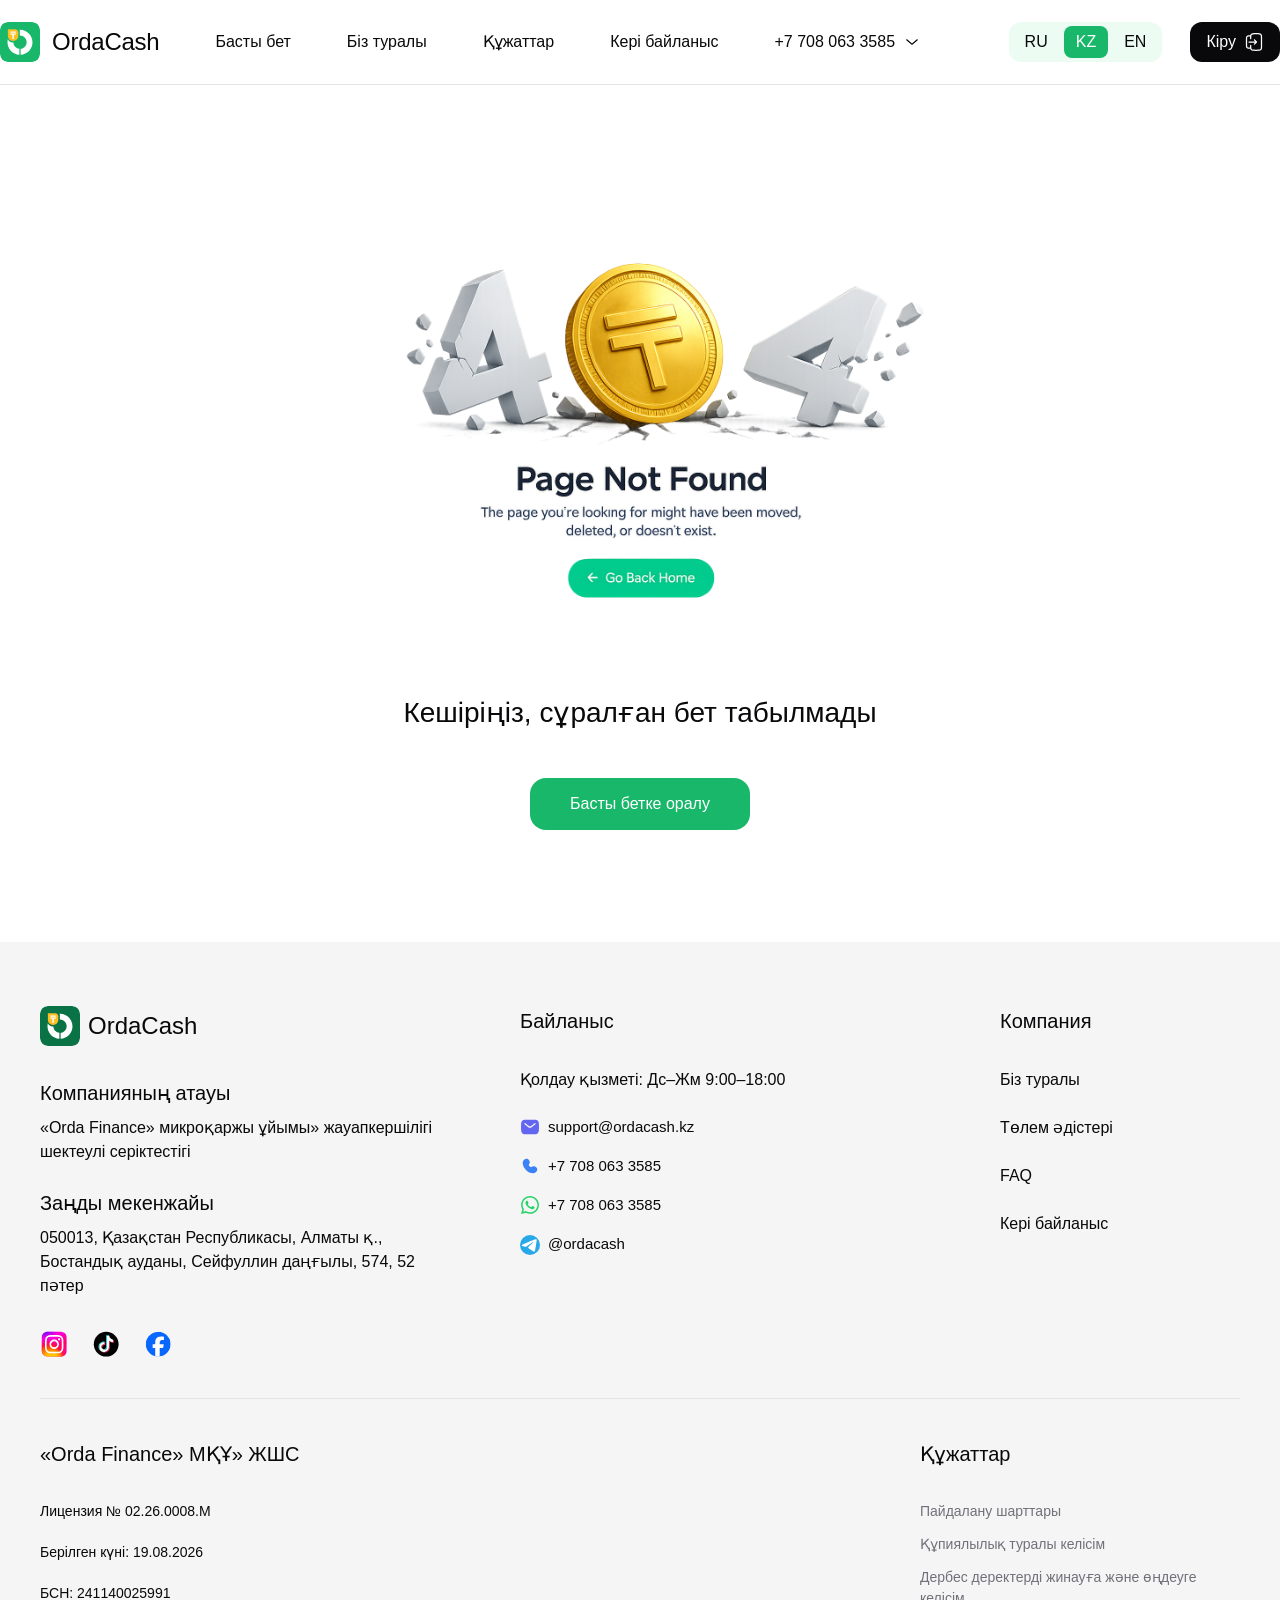
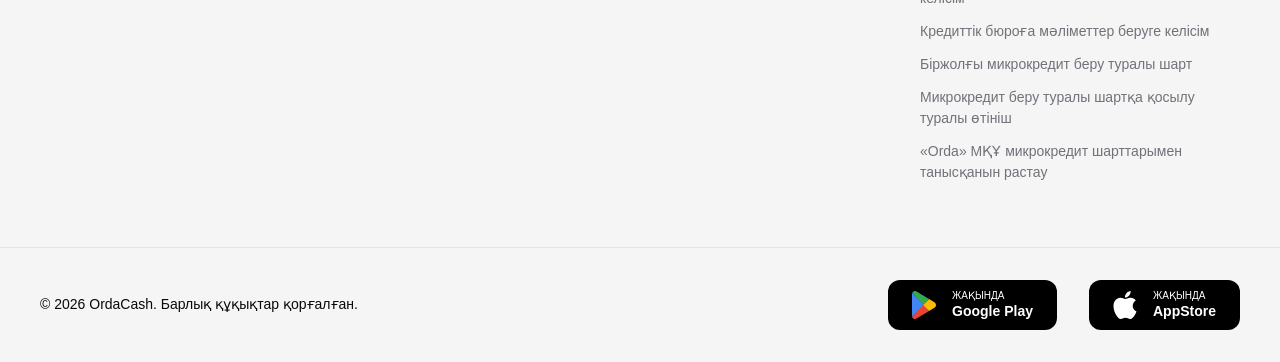
==== commit dbc81e21: "feat: 底部修改" ====
--- a/index.html
+++ b/index.html
@@ -29,8 +29,8 @@
       }(window, document, 'ttq');
     </script>
 
-    <script type="module" crossorigin src="/assets/index-BrCglIN0.js"></script>
-    <link rel="stylesheet" crossorigin href="/assets/index-DqiZHMyi.css">
+    <script type="module" crossorigin src="/assets/index-DeW-pO3S.js"></script>
+    <link rel="stylesheet" crossorigin href="/assets/index-DAX5vH7O.css">
   </head>
   <body>
     <div id="app"></div>
--- a/assets/index-DAX5vH7O.css
+++ b/assets/index-DAX5vH7O.css
@@ -0,0 +1 @@
+@charset "UTF-8";:root{--el-color-white: #ffffff;--el-color-black: #000000;--el-color-primary-rgb: 24, 183, 106;--el-color-success-rgb: 24, 183, 106;--el-color-warning-rgb: 250, 204, 21;--el-color-danger-rgb: 240, 68, 56;--el-color-error-rgb: 245, 108, 108;--el-color-info-rgb: 113, 113, 122;--el-font-size-extra-large: 20px;--el-font-size-large: 18px;--el-font-size-medium: 16px;--el-font-size-base: 14px;--el-font-size-small: 13px;--el-font-size-extra-small: 12px;--el-font-family: "Helvetica Neue", Helvetica, "PingFang SC", "Hiragino Sans GB", "Microsoft YaHei", "微软雅黑", Arial, sans-serif;--el-font-weight-primary: 500;--el-font-line-height-primary: 24px;--el-index-normal: 1;--el-index-top: 1000;--el-index-popper: 2000;--el-border-radius-base: 4px;--el-border-radius-small: 2px;--el-border-radius-round: 20px;--el-border-radius-circle: 100%;--el-transition-duration: .3s;--el-transition-duration-fast: .2s;--el-transition-function-ease-in-out-bezier: cubic-bezier(.645, .045, .355, 1);--el-transition-function-fast-bezier: cubic-bezier(.23, 1, .32, 1);--el-transition-all: all var(--el-transition-duration) var(--el-transition-function-ease-in-out-bezier);--el-transition-fade: opacity var(--el-transition-duration) var(--el-transition-function-fast-bezier);--el-transition-md-fade: transform var(--el-transition-duration) var(--el-transition-function-fast-bezier), opacity var(--el-transition-duration) var(--el-transition-function-fast-bezier);--el-transition-fade-linear: opacity var(--el-transition-duration-fast) linear;--el-transition-border: border-color var(--el-transition-duration-fast) var(--el-transition-function-ease-in-out-bezier);--el-transition-box-shadow: box-shadow var(--el-transition-duration-fast) var(--el-transition-function-ease-in-out-bezier);--el-transition-color: color var(--el-transition-duration-fast) var(--el-transition-function-ease-in-out-bezier);--el-component-size-large: 40px;--el-component-size: 32px;--el-component-size-small: 24px}:root{color-scheme:light;--el-color-primary: #18B76A;--el-color-primary-light-3: rgb(93, 205, 151);--el-color-primary-light-5: rgb(140, 219, 181);--el-color-primary-light-7: rgb(186, 233, 210);--el-color-primary-light-8: rgb(209, 241, 225);--el-color-primary-light-9: rgb(232, 248, 240);--el-color-primary-dark-2: rgb(19, 146, 85);--el-color-success: #18B76A;--el-color-success-light-3: rgb(93, 205, 151);--el-color-success-light-5: rgb(140, 219, 181);--el-color-success-light-7: rgb(186, 233, 210);--el-color-success-light-8: rgb(209, 241, 225);--el-color-success-light-9: rgb(232, 248, 240);--el-color-success-dark-2: rgb(19, 146, 85);--el-color-warning: #FACC15;--el-color-warning-light-3: rgb(252, 219, 91);--el-color-warning-light-5: rgb(253, 230, 138);--el-color-warning-light-7: rgb(254, 240, 185);--el-color-warning-light-8: rgb(254, 245, 208);--el-color-warning-light-9: rgb(255, 250, 232);--el-color-warning-dark-2: rgb(200, 163, 17);--el-color-danger: #F04438;--el-color-danger-light-3: rgb(245, 124, 116);--el-color-danger-light-5: rgb(248, 162, 156);--el-color-danger-light-7: rgb(251, 199, 195);--el-color-danger-light-8: rgb(252, 218, 215);--el-color-danger-light-9: rgb(254, 236, 235);--el-color-danger-dark-2: rgb(192, 54, 45);--el-color-error: #f56c6c;--el-color-error-light-3: rgb(248, 152, 152);--el-color-error-light-5: rgb(250, 182, 182);--el-color-error-light-7: rgb(252, 211, 211);--el-color-error-light-8: rgb(253, 226, 226);--el-color-error-light-9: rgb(254, 240, 240);--el-color-error-dark-2: rgb(196, 86, 86);--el-color-info: #71717A;--el-color-info-light-3: rgb(156, 156, 162);--el-color-info-light-5: rgb(184, 184, 189);--el-color-info-light-7: rgb(212, 212, 215);--el-color-info-light-8: rgb(227, 227, 228);--el-color-info-light-9: rgb(241, 241, 242);--el-color-info-dark-2: rgb(90, 90, 98);--el-bg-color: #ffffff;--el-bg-color-page: #f2f3f5;--el-bg-color-overlay: #ffffff;--el-text-color-primary: #303133;--el-text-color-regular: #606266;--el-text-color-secondary: #909399;--el-text-color-placeholder: #a8abb2;--el-text-color-disabled: #c0c4cc;--el-border-color: #dcdfe6;--el-border-color-light: #e4e7ed;--el-border-color-lighter: #ebeef5;--el-border-color-extra-light: #f2f6fc;--el-border-color-dark: #d4d7de;--el-border-color-darker: #cdd0d6;--el-fill-color: #f0f2f5;--el-fill-color-light: #f5f7fa;--el-fill-color-lighter: #fafafa;--el-fill-color-extra-light: #fafcff;--el-fill-color-dark: #ebedf0;--el-fill-color-darker: #e6e8eb;--el-fill-color-blank: #ffffff;--el-box-shadow: 0px 12px 32px 4px rgba(0, 0, 0, .04), 0px 8px 20px rgba(0, 0, 0, .08);--el-box-shadow-light: 0px 0px 12px rgba(0, 0, 0, .12);--el-box-shadow-lighter: 0px 0px 6px rgba(0, 0, 0, .12);--el-box-shadow-dark: 0px 16px 48px 16px rgba(0, 0, 0, .08), 0px 12px 32px rgba(0, 0, 0, .12), 0px 8px 16px -8px rgba(0, 0, 0, .16);--el-disabled-bg-color: var(--el-fill-color-light);--el-disabled-text-color: var(--el-text-color-placeholder);--el-disabled-border-color: var(--el-border-color-light);--el-overlay-color: rgba(0, 0, 0, .8);--el-overlay-color-light: rgba(0, 0, 0, .7);--el-overlay-color-lighter: rgba(0, 0, 0, .5);--el-mask-color: rgba(255, 255, 255, .9);--el-mask-color-extra-light: rgba(255, 255, 255, .3);--el-border-width: 1px;--el-border-style: solid;--el-border-color-hover: var(--el-text-color-disabled);--el-border: var(--el-border-width) var(--el-border-style) var(--el-border-color);--el-svg-monochrome-grey: var(--el-border-color)}.fade-in-linear-enter-active,.fade-in-linear-leave-active{transition:var(--el-transition-fade-linear)}.fade-in-linear-enter-from,.fade-in-linear-leave-to{opacity:0}.el-fade-in-linear-enter-active,.el-fade-in-linear-leave-active{transition:var(--el-transition-fade-linear)}.el-fade-in-linear-enter-from,.el-fade-in-linear-leave-to{opacity:0}.el-fade-in-enter-active,.el-fade-in-leave-active{transition:all var(--el-transition-duration) cubic-bezier(.55,0,.1,1)}.el-fade-in-enter-from,.el-fade-in-leave-active{opacity:0}.el-zoom-in-center-enter-active,.el-zoom-in-center-leave-active{transition:all var(--el-transition-duration) cubic-bezier(.55,0,.1,1)}.el-zoom-in-center-enter-from,.el-zoom-in-center-leave-active{opacity:0;transform:scaleX(0)}.el-zoom-in-top-enter-active,.el-zoom-in-top-leave-active{opacity:1;transform:scaleY(1);transition:var(--el-transition-md-fade);transform-origin:center top}.el-zoom-in-top-enter-active[data-popper-placement^=top],.el-zoom-in-top-leave-active[data-popper-placement^=top]{transform-origin:center bottom}.el-zoom-in-top-enter-from,.el-zoom-in-top-leave-active{opacity:0;transform:scaleY(0)}.el-zoom-in-bottom-enter-active,.el-zoom-in-bottom-leave-active{opacity:1;transform:scaleY(1);transition:var(--el-transition-md-fade);transform-origin:center bottom}.el-zoom-in-bottom-enter-from,.el-zoom-in-bottom-leave-active{opacity:0;transform:scaleY(0)}.el-zoom-in-left-enter-active,.el-zoom-in-left-leave-active{opacity:1;transform:scale(1);transition:var(--el-transition-md-fade);transform-origin:top left}.el-zoom-in-left-enter-from,.el-zoom-in-left-leave-active{opacity:0;transform:scale(.45)}.collapse-transition{transition:var(--el-transition-duration) height ease-in-out,var(--el-transition-duration) padding-top ease-in-out,var(--el-transition-duration) padding-bottom ease-in-out}.el-collapse-transition-leave-active,.el-collapse-transition-enter-active{transition:var(--el-transition-duration) max-height ease-in-out,var(--el-transition-duration) padding-top ease-in-out,var(--el-transition-duration) padding-bottom ease-in-out}.horizontal-collapse-transition{transition:var(--el-transition-duration) width ease-in-out,var(--el-transition-duration) padding-left ease-in-out,var(--el-transition-duration) padding-right ease-in-out}.el-list-enter-active,.el-list-leave-active{transition:all 1s}.el-list-enter-from,.el-list-leave-to{opacity:0;transform:translateY(-30px)}.el-list-leave-active{position:absolute!important}.el-opacity-transition{transition:opacity var(--el-transition-duration) cubic-bezier(.55,0,.1,1)}.el-icon--right{margin-left:5px}.el-icon--left{margin-right:5px}@keyframes rotating{0%{transform:rotate(0)}to{transform:rotate(360deg)}}.el-icon{--color: inherit;height:1em;width:1em;line-height:1em;display:inline-flex;justify-content:center;align-items:center;position:relative;fill:currentColor;color:var(--color);font-size:inherit}.el-icon.is-loading{animation:rotating 2s linear infinite}.el-icon svg{height:1em;width:1em}.el-affix--fixed{position:fixed}.el-alert{--el-alert-padding: 8px 16px;--el-alert-border-radius-base: var(--el-border-radius-base);--el-alert-title-font-size: 14px;--el-alert-title-with-description-font-size: 16px;--el-alert-description-font-size: 14px;--el-alert-close-font-size: 16px;--el-alert-close-customed-font-size: 14px;--el-alert-icon-size: 16px;--el-alert-icon-large-size: 28px;width:100%;padding:var(--el-alert-padding);margin:0;box-sizing:border-box;border-radius:var(--el-alert-border-radius-base);position:relative;background-color:var(--el-color-white);overflow:hidden;opacity:1;display:flex;align-items:center;transition:opacity var(--el-transition-duration-fast)}.el-alert.is-light .el-alert__close-btn{color:var(--el-text-color-placeholder)}.el-alert.is-dark .el-alert__close-btn,.el-alert.is-dark .el-alert__description{color:var(--el-color-white)}.el-alert.is-center{justify-content:center}.el-alert--primary{--el-alert-bg-color: var(--el-color-primary-light-9)}.el-alert--primary.is-light{background-color:var(--el-alert-bg-color);color:var(--el-color-primary)}.el-alert--primary.is-light .el-alert__description{color:var(--el-color-primary)}.el-alert--primary.is-dark{background-color:var(--el-color-primary);color:var(--el-color-white)}.el-alert--success{--el-alert-bg-color: var(--el-color-success-light-9)}.el-alert--success.is-light{background-color:var(--el-alert-bg-color);color:var(--el-color-success)}.el-alert--success.is-light .el-alert__description{color:var(--el-color-success)}.el-alert--success.is-dark{background-color:var(--el-color-success);color:var(--el-color-white)}.el-alert--info{--el-alert-bg-color: var(--el-color-info-light-9)}.el-alert--info.is-light{background-color:var(--el-alert-bg-color);color:var(--el-color-info)}.el-alert--info.is-light .el-alert__description{color:var(--el-color-info)}.el-alert--info.is-dark{background-color:var(--el-color-info);color:var(--el-color-white)}.el-alert--warning{--el-alert-bg-color: var(--el-color-warning-light-9)}.el-alert--warning.is-light{background-color:var(--el-alert-bg-color);color:var(--el-color-warning)}.el-alert--warning.is-light .el-alert__description{color:var(--el-color-warning)}.el-alert--warning.is-dark{background-color:var(--el-color-warning);color:var(--el-color-white)}.el-alert--error{--el-alert-bg-color: var(--el-color-error-light-9)}.el-alert--error.is-light{background-color:var(--el-alert-bg-color);color:var(--el-color-error)}.el-alert--error.is-light .el-alert__description{color:var(--el-color-error)}.el-alert--error.is-dark{background-color:var(--el-color-error);color:var(--el-color-white)}.el-alert__content{display:flex;flex-direction:column;gap:4px}.el-alert .el-alert__icon{font-size:var(--el-alert-icon-size);width:var(--el-alert-icon-size);margin-right:8px}.el-alert .el-alert__icon.is-big{font-size:var(--el-alert-icon-large-size);width:var(--el-alert-icon-large-size);margin-right:12px}.el-alert__title{font-size:var(--el-alert-title-font-size);line-height:24px}.el-alert__title.with-description{font-size:var(--el-alert-title-with-description-font-size)}.el-alert .el-alert__description{font-size:var(--el-alert-description-font-size);margin:0}.el-alert .el-alert__close-btn{font-size:var(--el-alert-close-font-size);opacity:1;position:absolute;top:12px;right:16px;cursor:pointer}.el-alert .el-alert__close-btn.is-customed{font-style:normal;font-size:var(--el-alert-close-customed-font-size);line-height:24px;top:8px}.el-alert-fade-enter-from,.el-alert-fade-leave-active{opacity:0}.el-aside{overflow:auto;box-sizing:border-box;flex-shrink:0;width:var(--el-aside-width, 300px)}.el-autocomplete{--el-input-text-color: var(--el-text-color-regular);--el-input-border: var(--el-border);--el-input-hover-border: var(--el-border-color-hover);--el-input-focus-border: var(--el-color-primary);--el-input-transparent-border: 0 0 0 1px transparent inset;--el-input-border-color: var(--el-border-color);--el-input-border-radius: var(--el-border-radius-base);--el-input-bg-color: var(--el-fill-color-blank);--el-input-icon-color: var(--el-text-color-placeholder);--el-input-placeholder-color: var(--el-text-color-placeholder);--el-input-hover-border-color: var(--el-border-color-hover);--el-input-clear-hover-color: var(--el-text-color-secondary);--el-input-focus-border-color: var(--el-color-primary);--el-input-width: 100%}.el-autocomplete{width:var(--el-input-width);position:relative;display:inline-block}.el-autocomplete__popper.el-popper{background:var(--el-bg-color-overlay);border:1px solid var(--el-border-color-light);box-shadow:var(--el-box-shadow-light)}.el-autocomplete__popper.el-popper .el-popper__arrow:before{border:1px solid var(--el-border-color-light)}.el-autocomplete__popper.el-popper[data-popper-placement^=top] .el-popper__arrow:before{border-top-color:transparent;border-left-color:transparent}.el-autocomplete__popper.el-popper[data-popper-placement^=bottom] .el-popper__arrow:before{border-bottom-color:transparent;border-right-color:transparent}.el-autocomplete__popper.el-popper[data-popper-placement^=left] .el-popper__arrow:before{border-left-color:transparent;border-bottom-color:transparent}.el-autocomplete__popper.el-popper[data-popper-placement^=right] .el-popper__arrow:before{border-right-color:transparent;border-top-color:transparent}.el-autocomplete-suggestion{border-radius:var(--el-border-radius-base);box-sizing:border-box}.el-autocomplete-suggestion__header{padding:10px;border-bottom:1px solid var(--el-border-color-lighter)}.el-autocomplete-suggestion__footer{padding:10px;border-top:1px solid var(--el-border-color-lighter)}.el-autocomplete-suggestion__wrap{max-height:280px;padding:10px 0;box-sizing:border-box}.el-autocomplete-suggestion__list{margin:0;padding:0}.el-autocomplete-suggestion li{padding:0 20px;margin:0;line-height:34px;cursor:pointer;color:var(--el-text-color-regular);font-size:var(--el-font-size-base);list-style:none;text-align:left;overflow:hidden;text-overflow:ellipsis;white-space:nowrap}.el-autocomplete-suggestion li:hover,.el-autocomplete-suggestion li.highlighted{background-color:var(--el-fill-color-light)}.el-autocomplete-suggestion li.divider{margin-top:6px;border-top:1px solid var(--el-color-black)}.el-autocomplete-suggestion li.divider:last-child{margin-bottom:-6px}.el-autocomplete-suggestion.is-loading li{cursor:default;height:100px;display:flex;align-items:center;justify-content:center;font-size:20px;color:var(--el-text-color-secondary)}.el-autocomplete-suggestion.is-loading li:hover{background-color:var(--el-bg-color-overlay)}.el-avatar{--el-avatar-text-color: var(--el-color-white);--el-avatar-bg-color: var(--el-text-color-disabled);--el-avatar-text-size: 14px;--el-avatar-icon-size: 18px;--el-avatar-border-radius: var(--el-border-radius-base);--el-avatar-size-large: 56px;--el-avatar-size-small: 24px;--el-avatar-size: 40px;display:inline-flex;justify-content:center;align-items:center;box-sizing:border-box;text-align:center;overflow:hidden;outline:none;color:var(--el-avatar-text-color);background:var(--el-avatar-bg-color);width:var(--el-avatar-size);height:var(--el-avatar-size);font-size:var(--el-avatar-text-size)}.el-avatar>img{display:block;width:100%;height:100%}.el-avatar--circle{border-radius:50%}.el-avatar--square{border-radius:var(--el-avatar-border-radius)}.el-avatar--icon{font-size:var(--el-avatar-icon-size)}.el-avatar--small{--el-avatar-size: 24px}.el-avatar--large{--el-avatar-size: 56px}.el-avatar-group{--el-avatar-group-item-gap: -8px;--el-avatar-group-collapse-item-gap: 4px;display:inline-flex}.el-avatar-group .el-avatar{border:1px solid var(--el-border-color-extra-light)}.el-avatar-group .el-avatar:not(:first-child){margin-left:var(--el-avatar-group-item-gap)}.el-avatar-group__collapse-avatars{--el-avatar-group-item-gap: -8px;--el-avatar-group-collapse-item-gap: 4px}.el-avatar-group__collapse-avatars .el-avatar:not(:first-child){margin-left:var(--el-avatar-group-collapse-item-gap)}.el-backtop{--el-backtop-bg-color: var(--el-bg-color-overlay);--el-backtop-text-color: var(--el-color-primary);--el-backtop-hover-bg-color: var(--el-border-color-extra-light);position:fixed;background-color:var(--el-backtop-bg-color);width:40px;height:40px;border-radius:50%;color:var(--el-backtop-text-color);display:flex;align-items:center;justify-content:center;font-size:20px;box-shadow:var(--el-box-shadow-lighter);cursor:pointer;z-index:5}.el-backtop:hover{background-color:var(--el-backtop-hover-bg-color)}.el-backtop__icon{font-size:20px}.el-badge{--el-badge-bg-color: var(--el-color-danger);--el-badge-radius: 10px;--el-badge-font-size: 12px;--el-badge-padding: 6px;--el-badge-size: 18px;position:relative;vertical-align:middle;display:inline-block;width:fit-content}.el-badge__content{background-color:var(--el-badge-bg-color);border-radius:var(--el-badge-radius);color:var(--el-color-white);display:inline-flex;justify-content:center;align-items:center;font-size:var(--el-badge-font-size);height:var(--el-badge-size);padding:0 var(--el-badge-padding);white-space:nowrap;border:1px solid var(--el-bg-color)}.el-badge__content.is-fixed{position:absolute;top:0;right:calc(1px + var(--el-badge-size) / 2);transform:translateY(-50%) translate(100%);z-index:var(--el-index-normal)}.el-badge__content.is-fixed.is-dot{right:5px}.el-badge__content.is-dot{height:8px;width:8px;padding:0;right:0;border-radius:50%}.el-badge__content.is-hide-zero{display:none}.el-badge__content--primary{background-color:var(--el-color-primary)}.el-badge__content--success{background-color:var(--el-color-success)}.el-badge__content--warning{background-color:var(--el-color-warning)}.el-badge__content--info{background-color:var(--el-color-info)}.el-badge__content--danger{background-color:var(--el-color-danger)}.el-breadcrumb__separator{margin:0 9px;font-weight:700;color:var(--el-text-color-placeholder)}.el-breadcrumb__separator.el-icon{margin:0 6px;font-weight:400}.el-breadcrumb__separator.el-icon svg{vertical-align:middle}.el-breadcrumb__item{float:left;display:inline-flex;align-items:center}.el-breadcrumb__inner{color:var(--el-text-color-regular)}.el-breadcrumb__inner.is-link,.el-breadcrumb__inner a{font-weight:700;text-decoration:none;transition:var(--el-transition-color);color:var(--el-text-color-primary)}.el-breadcrumb__inner.is-link:hover,.el-breadcrumb__inner a:hover{color:var(--el-color-primary);cursor:pointer}.el-breadcrumb__item:last-child .el-breadcrumb__inner,.el-breadcrumb__item:last-child .el-breadcrumb__inner:hover,.el-breadcrumb__item:last-child .el-breadcrumb__inner a,.el-breadcrumb__item:last-child .el-breadcrumb__inner a:hover{font-weight:400;color:var(--el-text-color-regular);cursor:text}.el-breadcrumb__item:last-child .el-breadcrumb__separator{display:none}.el-breadcrumb{font-size:14px;line-height:1}.el-breadcrumb:before,.el-breadcrumb:after{display:table;content:""}.el-breadcrumb:after{clear:both}.el-button-group>.el-button+.el-button{margin-left:0}.el-button-group>.el-button:first-child:last-child{border-top-right-radius:var(--el-border-radius-base);border-bottom-right-radius:var(--el-border-radius-base);border-top-left-radius:var(--el-border-radius-base);border-bottom-left-radius:var(--el-border-radius-base)}.el-button-group>.el-button:first-child:last-child.is-round{border-radius:var(--el-border-radius-round)}.el-button-group>.el-button:first-child:last-child.is-circle{border-radius:50%}.el-button-group>.el-button:not(:first-child):not(:last-child){border-radius:0}.el-button-group>.el-button:hover,.el-button-group>.el-button:focus,.el-button-group>.el-button:active{z-index:1}.el-button-group>.el-button.is-active{z-index:1}.el-button-group--horizontal{display:inline-block;vertical-align:middle}.el-button-group--horizontal:before,.el-button-group--horizontal:after{display:table;content:""}.el-button-group--horizontal:after{clear:both}.el-button-group--horizontal>.el-button{float:left;position:relative}.el-button-group--horizontal>.el-button:first-child{border-top-right-radius:0;border-bottom-right-radius:0}.el-button-group--horizontal>.el-button:last-child{border-top-left-radius:0;border-bottom-left-radius:0}.el-button-group--horizontal>.el-button:not(:last-child){margin-right:-1px}.el-button-group--horizontal .el-button--primary:first-child{border-right-color:var(--el-button-divide-border-color)}.el-button-group--horizontal .el-button--primary:last-child{border-left-color:var(--el-button-divide-border-color)}.el-button-group--horizontal .el-button--primary:not(:first-child):not(:last-child){border-left-color:var(--el-button-divide-border-color);border-right-color:var(--el-button-divide-border-color)}.el-button-group--horizontal .el-button--success:first-child{border-right-color:var(--el-button-divide-border-color)}.el-button-group--horizontal .el-button--success:last-child{border-left-color:var(--el-button-divide-border-color)}.el-button-group--horizontal .el-button--success:not(:first-child):not(:last-child){border-left-color:var(--el-button-divide-border-color);border-right-color:var(--el-button-divide-border-color)}.el-button-group--horizontal .el-button--warning:first-child{border-right-color:var(--el-button-divide-border-color)}.el-button-group--horizontal .el-button--warning:last-child{border-left-color:var(--el-button-divide-border-color)}.el-button-group--horizontal .el-button--warning:not(:first-child):not(:last-child){border-left-color:var(--el-button-divide-border-color);border-right-color:var(--el-button-divide-border-color)}.el-button-group--horizontal .el-button--danger:first-child{border-right-color:var(--el-button-divide-border-color)}.el-button-group--horizontal .el-button--danger:last-child{border-left-color:var(--el-button-divide-border-color)}.el-button-group--horizontal .el-button--danger:not(:first-child):not(:last-child){border-left-color:var(--el-button-divide-border-color);border-right-color:var(--el-button-divide-border-color)}.el-button-group--horizontal .el-button--info:first-child{border-right-color:var(--el-button-divide-border-color)}.el-button-group--horizontal .el-button--info:last-child{border-left-color:var(--el-button-divide-border-color)}.el-button-group--horizontal .el-button--info:not(:first-child):not(:last-child){border-left-color:var(--el-button-divide-border-color);border-right-color:var(--el-button-divide-border-color)}.el-button-group--horizontal>.el-dropdown>.el-button{border-top-left-radius:0;border-bottom-left-radius:0;border-left-color:var(--el-button-divide-border-color)}.el-button-group--vertical{display:inline-flex;flex-direction:column;align-items:stretch}.el-button-group--vertical>.el-button{margin-top:-1px}.el-button-group--vertical>.el-button:first-child{border-bottom-left-radius:0;border-bottom-right-radius:0}.el-button-group--vertical>.el-button:last-child{border-top-left-radius:0;border-top-right-radius:0}.el-button-group--vertical>.el-dropdown{margin-top:-1px}.el-button-group--vertical>.el-dropdown>.el-button{border-top-left-radius:0;border-top-right-radius:0;border-left-color:var(--el-button-divide-border-color)}.el-button-group--vertical .el-button--primary:first-child{border-bottom-color:var(--el-button-divide-border-color)}.el-button-group--vertical .el-button--primary:last-child{border-top-color:var(--el-button-divide-border-color)}.el-button-group--vertical .el-button--primary:not(:first-child):not(:last-child){border-top-color:var(--el-button-divide-border-color);border-bottom-color:var(--el-button-divide-border-color)}.el-button-group--vertical .el-button--success:first-child{border-bottom-color:var(--el-button-divide-border-color)}.el-button-group--vertical .el-button--success:last-child{border-top-color:var(--el-button-divide-border-color)}.el-button-group--vertical .el-button--success:not(:first-child):not(:last-child){border-top-color:var(--el-button-divide-border-color);border-bottom-color:var(--el-button-divide-border-color)}.el-button-group--vertical .el-button--warning:first-child{border-bottom-color:var(--el-button-divide-border-color)}.el-button-group--vertical .el-button--warning:last-child{border-top-color:var(--el-button-divide-border-color)}.el-button-group--vertical .el-button--warning:not(:first-child):not(:last-child){border-top-color:var(--el-button-divide-border-color);border-bottom-color:var(--el-button-divide-border-color)}.el-button-group--vertical .el-button--danger:first-child{border-bottom-color:var(--el-button-divide-border-color)}.el-button-group--vertical .el-button--danger:last-child{border-top-color:var(--el-button-divide-border-color)}.el-button-group--vertical .el-button--danger:not(:first-child):not(:last-child){border-top-color:var(--el-button-divide-border-color);border-bottom-color:var(--el-button-divide-border-color)}.el-button-group--vertical .el-button--info:first-child{border-bottom-color:var(--el-button-divide-border-color)}.el-button-group--vertical .el-button--info:last-child{border-top-color:var(--el-button-divide-border-color)}.el-button-group--vertical .el-button--info:not(:first-child):not(:last-child){border-top-color:var(--el-button-divide-border-color);border-bottom-color:var(--el-button-divide-border-color)}.el-button{--el-button-font-weight: var(--el-font-weight-primary);--el-button-border-color: var(--el-border-color);--el-button-bg-color: var(--el-fill-color-blank);--el-button-text-color: var(--el-text-color-regular);--el-button-disabled-text-color: var(--el-disabled-text-color);--el-button-disabled-bg-color: var(--el-fill-color-blank);--el-button-disabled-border-color: var(--el-border-color-light);--el-button-divide-border-color: rgba(255, 255, 255, .5);--el-button-hover-text-color: var(--el-color-primary);--el-button-hover-bg-color: var(--el-color-primary-light-9);--el-button-hover-border-color: var(--el-color-primary-light-7);--el-button-active-text-color: var(--el-button-hover-text-color);--el-button-active-border-color: var(--el-color-primary);--el-button-active-bg-color: var(--el-button-hover-bg-color);--el-button-outline-color: var(--el-color-primary-light-5);--el-button-hover-link-text-color: var(--el-text-color-secondary);--el-button-active-color: var(--el-text-color-primary)}.el-button{display:inline-flex;justify-content:center;align-items:center;line-height:1;height:32px;white-space:nowrap;cursor:pointer;color:var(--el-button-text-color);text-align:center;box-sizing:border-box;outline:none;transition:.1s;font-weight:var(--el-button-font-weight);-webkit-user-select:none;user-select:none;vertical-align:middle;-webkit-appearance:none;background-color:var(--el-button-bg-color);border:var(--el-border);border-color:var(--el-button-border-color)}.el-button:hover{color:var(--el-button-hover-text-color);border-color:var(--el-button-hover-border-color);background-color:var(--el-button-hover-bg-color);outline:none}.el-button:active{color:var(--el-button-active-text-color);border-color:var(--el-button-active-border-color);background-color:var(--el-button-active-bg-color);outline:none}.el-button:focus-visible{outline:2px solid var(--el-button-outline-color);outline-offset:1px;transition:outline-offset 0s,outline 0s}.el-button>span{display:inline-flex;align-items:center}.el-button+.el-button{margin-left:12px}.el-button{padding:8px 15px;font-size:var(--el-font-size-base);border-radius:var(--el-border-radius-base)}.el-button.is-round{padding:8px 15px}.el-button::-moz-focus-inner{border:0}.el-button [class*=el-icon]+span{margin-left:6px}.el-button [class*=el-icon] svg{vertical-align:bottom}.el-button.is-plain{--el-button-hover-text-color: var(--el-color-primary);--el-button-hover-bg-color: var(--el-fill-color-blank);--el-button-hover-border-color: var(--el-color-primary)}.el-button.is-active{color:var(--el-button-active-text-color);border-color:var(--el-button-active-border-color);background-color:var(--el-button-active-bg-color);outline:none}.el-button.is-disabled,.el-button.is-disabled:hover{color:var(--el-button-disabled-text-color);cursor:not-allowed;background-image:none;background-color:var(--el-button-disabled-bg-color);border-color:var(--el-button-disabled-border-color)}.el-button.is-loading{position:relative;pointer-events:none}.el-button.is-loading:before{z-index:1;pointer-events:none;content:"";position:absolute;inset:-1px;border-radius:inherit;background-color:var(--el-mask-color-extra-light)}.el-button.is-round{border-radius:var(--el-border-radius-round)}.el-button.is-dashed{border-style:dashed;--el-button-hover-text-color: var(--el-color-primary);--el-button-hover-bg-color: var(--el-fill-color-blank);--el-button-hover-border-color: var(--el-color-primary)}.el-button.is-circle{width:32px;border-radius:50%;padding:8px}.el-button.is-text{color:var(--el-button-text-color);border:0 solid transparent;background-color:transparent}.el-button.is-text.is-disabled{color:var(--el-button-disabled-text-color);background-color:transparent!important}.el-button.is-text:not(.is-disabled):hover{background-color:var(--el-fill-color-light)}.el-button.is-text:not(.is-disabled):focus-visible{outline:2px solid var(--el-button-outline-color);outline-offset:1px;transition:outline-offset 0s,outline 0s}.el-button.is-text:not(.is-disabled):active{background-color:var(--el-fill-color)}.el-button.is-text:not(.is-disabled).is-has-bg{background-color:var(--el-fill-color-light)}.el-button.is-text:not(.is-disabled).is-has-bg:hover{background-color:var(--el-fill-color)}.el-button.is-text:not(.is-disabled).is-has-bg:active{background-color:var(--el-fill-color-dark)}.el-button__text--expand{letter-spacing:.3em;margin-right:-.3em}.el-button.is-link{border-color:transparent;color:var(--el-button-text-color);background:transparent;padding:2px;height:auto}.el-button.is-link:hover{color:var(--el-button-hover-link-text-color)}.el-button.is-link.is-disabled{color:var(--el-button-disabled-text-color);background-color:transparent!important;border-color:transparent!important}.el-button.is-link:not(.is-disabled):hover{border-color:transparent;background-color:transparent}.el-button.is-link:not(.is-disabled):active{color:var(--el-button-active-color);border-color:transparent;background-color:transparent}.el-button--text{border-color:transparent;background:transparent;color:var(--el-color-primary);padding-left:0;padding-right:0}.el-button--text.is-disabled{color:var(--el-button-disabled-text-color);background-color:transparent!important;border-color:transparent!important}.el-button--text:not(.is-disabled):hover{color:var(--el-color-primary-light-3);border-color:transparent;background-color:transparent}.el-button--text:not(.is-disabled):active{color:var(--el-color-primary-dark-2);border-color:transparent;background-color:transparent}.el-button__link--expand{letter-spacing:.3em;margin-right:-.3em}.el-button--primary{--el-button-text-color: var(--el-color-white);--el-button-bg-color: var(--el-color-primary);--el-button-border-color: var(--el-color-primary);--el-button-outline-color: var(--el-color-primary-light-5);--el-button-active-color: var(--el-color-primary-dark-2);--el-button-hover-text-color: var(--el-color-white);--el-button-hover-link-text-color: var(--el-color-primary-light-5);--el-button-hover-bg-color: var(--el-color-primary-light-3);--el-button-hover-border-color: var(--el-color-primary-light-3);--el-button-active-bg-color: var(--el-color-primary-dark-2);--el-button-active-border-color: var(--el-color-primary-dark-2);--el-button-disabled-text-color: var(--el-color-white);--el-button-disabled-bg-color: var(--el-color-primary-light-5);--el-button-disabled-border-color: var(--el-color-primary-light-5)}.el-button--primary.is-plain,.el-button--primary.is-text,.el-button--primary.is-link{--el-button-text-color: var(--el-color-primary);--el-button-bg-color: var(--el-color-primary-light-9);--el-button-border-color: var(--el-color-primary-light-5);--el-button-hover-text-color: var(--el-color-white);--el-button-hover-bg-color: var(--el-color-primary);--el-button-hover-border-color: var(--el-color-primary);--el-button-active-text-color: var(--el-color-white)}.el-button--primary.is-plain.is-disabled,.el-button--primary.is-plain.is-disabled:hover,.el-button--primary.is-plain.is-disabled:focus,.el-button--primary.is-plain.is-disabled:active,.el-button--primary.is-text.is-disabled,.el-button--primary.is-text.is-disabled:hover,.el-button--primary.is-text.is-disabled:focus,.el-button--primary.is-text.is-disabled:active,.el-button--primary.is-link.is-disabled,.el-button--primary.is-link.is-disabled:hover,.el-button--primary.is-link.is-disabled:focus,.el-button--primary.is-link.is-disabled:active{color:var(--el-color-primary-light-5);background-color:var(--el-color-primary-light-9);border-color:var(--el-color-primary-light-8)}.el-button--primary.is-dashed{--el-button-text-color: var(--el-color-primary);--el-button-bg-color: var(--el-color-primary-light-9);--el-button-border-color: var(--el-color-primary-light-5);--el-button-hover-text-color: var(--el-color-primary);--el-button-hover-bg-color: var(--el-color-primary-light-9);--el-button-hover-border-color: var(--el-color-primary-light-3);--el-button-active-text-color: var(--el-color-primary-dark-2);--el-button-active-bg-color: var(--el-color-primary-light-9);--el-button-active-border-color: var(--el-color-primary-dark-2)}.el-button--primary.is-dashed.is-disabled,.el-button--primary.is-dashed.is-disabled:hover,.el-button--primary.is-dashed.is-disabled:focus,.el-button--primary.is-dashed.is-disabled:active{color:var(--el-color-primary-light-5);background-color:var(--el-color-primary-light-9);border-color:var(--el-color-primary-light-8)}.el-button--success{--el-button-text-color: var(--el-color-white);--el-button-bg-color: var(--el-color-success);--el-button-border-color: var(--el-color-success);--el-button-outline-color: var(--el-color-success-light-5);--el-button-active-color: var(--el-color-success-dark-2);--el-button-hover-text-color: var(--el-color-white);--el-button-hover-link-text-color: var(--el-color-success-light-5);--el-button-hover-bg-color: var(--el-color-success-light-3);--el-button-hover-border-color: var(--el-color-success-light-3);--el-button-active-bg-color: var(--el-color-success-dark-2);--el-button-active-border-color: var(--el-color-success-dark-2);--el-button-disabled-text-color: var(--el-color-white);--el-button-disabled-bg-color: var(--el-color-success-light-5);--el-button-disabled-border-color: var(--el-color-success-light-5)}.el-button--success.is-plain,.el-button--success.is-text,.el-button--success.is-link{--el-button-text-color: var(--el-color-success);--el-button-bg-color: var(--el-color-success-light-9);--el-button-border-color: var(--el-color-success-light-5);--el-button-hover-text-color: var(--el-color-white);--el-button-hover-bg-color: var(--el-color-success);--el-button-hover-border-color: var(--el-color-success);--el-button-active-text-color: var(--el-color-white)}.el-button--success.is-plain.is-disabled,.el-button--success.is-plain.is-disabled:hover,.el-button--success.is-plain.is-disabled:focus,.el-button--success.is-plain.is-disabled:active,.el-button--success.is-text.is-disabled,.el-button--success.is-text.is-disabled:hover,.el-button--success.is-text.is-disabled:focus,.el-button--success.is-text.is-disabled:active,.el-button--success.is-link.is-disabled,.el-button--success.is-link.is-disabled:hover,.el-button--success.is-link.is-disabled:focus,.el-button--success.is-link.is-disabled:active{color:var(--el-color-success-light-5);background-color:var(--el-color-success-light-9);border-color:var(--el-color-success-light-8)}.el-button--success.is-dashed{--el-button-text-color: var(--el-color-success);--el-button-bg-color: var(--el-color-success-light-9);--el-button-border-color: var(--el-color-success-light-5);--el-button-hover-text-color: var(--el-color-success);--el-button-hover-bg-color: var(--el-color-success-light-9);--el-button-hover-border-color: var(--el-color-success-light-3);--el-button-active-text-color: var(--el-color-success-dark-2);--el-button-active-bg-color: var(--el-color-success-light-9);--el-button-active-border-color: var(--el-color-success-dark-2)}.el-button--success.is-dashed.is-disabled,.el-button--success.is-dashed.is-disabled:hover,.el-button--success.is-dashed.is-disabled:focus,.el-button--success.is-dashed.is-disabled:active{color:var(--el-color-success-light-5);background-color:var(--el-color-success-light-9);border-color:var(--el-color-success-light-8)}.el-button--warning{--el-button-text-color: var(--el-color-white);--el-button-bg-color: var(--el-color-warning);--el-button-border-color: var(--el-color-warning);--el-button-outline-color: var(--el-color-warning-light-5);--el-button-active-color: var(--el-color-warning-dark-2);--el-button-hover-text-color: var(--el-color-white);--el-button-hover-link-text-color: var(--el-color-warning-light-5);--el-button-hover-bg-color: var(--el-color-warning-light-3);--el-button-hover-border-color: var(--el-color-warning-light-3);--el-button-active-bg-color: var(--el-color-warning-dark-2);--el-button-active-border-color: var(--el-color-warning-dark-2);--el-button-disabled-text-color: var(--el-color-white);--el-button-disabled-bg-color: var(--el-color-warning-light-5);--el-button-disabled-border-color: var(--el-color-warning-light-5)}.el-button--warning.is-plain,.el-button--warning.is-text,.el-button--warning.is-link{--el-button-text-color: var(--el-color-warning);--el-button-bg-color: var(--el-color-warning-light-9);--el-button-border-color: var(--el-color-warning-light-5);--el-button-hover-text-color: var(--el-color-white);--el-button-hover-bg-color: var(--el-color-warning);--el-button-hover-border-color: var(--el-color-warning);--el-button-active-text-color: var(--el-color-white)}.el-button--warning.is-plain.is-disabled,.el-button--warning.is-plain.is-disabled:hover,.el-button--warning.is-plain.is-disabled:focus,.el-button--warning.is-plain.is-disabled:active,.el-button--warning.is-text.is-disabled,.el-button--warning.is-text.is-disabled:hover,.el-button--warning.is-text.is-disabled:focus,.el-button--warning.is-text.is-disabled:active,.el-button--warning.is-link.is-disabled,.el-button--warning.is-link.is-disabled:hover,.el-button--warning.is-link.is-disabled:focus,.el-button--warning.is-link.is-disabled:active{color:var(--el-color-warning-light-5);background-color:var(--el-color-warning-light-9);border-color:var(--el-color-warning-light-8)}.el-button--warning.is-dashed{--el-button-text-color: var(--el-color-warning);--el-button-bg-color: var(--el-color-warning-light-9);--el-button-border-color: var(--el-color-warning-light-5);--el-button-hover-text-color: var(--el-color-warning);--el-button-hover-bg-color: var(--el-color-warning-light-9);--el-button-hover-border-color: var(--el-color-warning-light-3);--el-button-active-text-color: var(--el-color-warning-dark-2);--el-button-active-bg-color: var(--el-color-warning-light-9);--el-button-active-border-color: var(--el-color-warning-dark-2)}.el-button--warning.is-dashed.is-disabled,.el-button--warning.is-dashed.is-disabled:hover,.el-button--warning.is-dashed.is-disabled:focus,.el-button--warning.is-dashed.is-disabled:active{color:var(--el-color-warning-light-5);background-color:var(--el-color-warning-light-9);border-color:var(--el-color-warning-light-8)}.el-button--danger{--el-button-text-color: var(--el-color-white);--el-button-bg-color: var(--el-color-danger);--el-button-border-color: var(--el-color-danger);--el-button-outline-color: var(--el-color-danger-light-5);--el-button-active-color: var(--el-color-danger-dark-2);--el-button-hover-text-color: var(--el-color-white);--el-button-hover-link-text-color: var(--el-color-danger-light-5);--el-button-hover-bg-color: var(--el-color-danger-light-3);--el-button-hover-border-color: var(--el-color-danger-light-3);--el-button-active-bg-color: var(--el-color-danger-dark-2);--el-button-active-border-color: var(--el-color-danger-dark-2);--el-button-disabled-text-color: var(--el-color-white);--el-button-disabled-bg-color: var(--el-color-danger-light-5);--el-button-disabled-border-color: var(--el-color-danger-light-5)}.el-button--danger.is-plain,.el-button--danger.is-text,.el-button--danger.is-link{--el-button-text-color: var(--el-color-danger);--el-button-bg-color: var(--el-color-danger-light-9);--el-button-border-color: var(--el-color-danger-light-5);--el-button-hover-text-color: var(--el-color-white);--el-button-hover-bg-color: var(--el-color-danger);--el-button-hover-border-color: var(--el-color-danger);--el-button-active-text-color: var(--el-color-white)}.el-button--danger.is-plain.is-disabled,.el-button--danger.is-plain.is-disabled:hover,.el-button--danger.is-plain.is-disabled:focus,.el-button--danger.is-plain.is-disabled:active,.el-button--danger.is-text.is-disabled,.el-button--danger.is-text.is-disabled:hover,.el-button--danger.is-text.is-disabled:focus,.el-button--danger.is-text.is-disabled:active,.el-button--danger.is-link.is-disabled,.el-button--danger.is-link.is-disabled:hover,.el-button--danger.is-link.is-disabled:focus,.el-button--danger.is-link.is-disabled:active{color:var(--el-color-danger-light-5);background-color:var(--el-color-danger-light-9);border-color:var(--el-color-danger-light-8)}.el-button--danger.is-dashed{--el-button-text-color: var(--el-color-danger);--el-button-bg-color: var(--el-color-danger-light-9);--el-button-border-color: var(--el-color-danger-light-5);--el-button-hover-text-color: var(--el-color-danger);--el-button-hover-bg-color: var(--el-color-danger-light-9);--el-button-hover-border-color: var(--el-color-danger-light-3);--el-button-active-text-color: var(--el-color-danger-dark-2);--el-button-active-bg-color: var(--el-color-danger-light-9);--el-button-active-border-color: var(--el-color-danger-dark-2)}.el-button--danger.is-dashed.is-disabled,.el-button--danger.is-dashed.is-disabled:hover,.el-button--danger.is-dashed.is-disabled:focus,.el-button--danger.is-dashed.is-disabled:active{color:var(--el-color-danger-light-5);background-color:var(--el-color-danger-light-9);border-color:var(--el-color-danger-light-8)}.el-button--info{--el-button-text-color: var(--el-color-white);--el-button-bg-color: var(--el-color-info);--el-button-border-color: var(--el-color-info);--el-button-outline-color: var(--el-color-info-light-5);--el-button-active-color: var(--el-color-info-dark-2);--el-button-hover-text-color: var(--el-color-white);--el-button-hover-link-text-color: var(--el-color-info-light-5);--el-button-hover-bg-color: var(--el-color-info-light-3);--el-button-hover-border-color: var(--el-color-info-light-3);--el-button-active-bg-color: var(--el-color-info-dark-2);--el-button-active-border-color: var(--el-color-info-dark-2);--el-button-disabled-text-color: var(--el-color-white);--el-button-disabled-bg-color: var(--el-color-info-light-5);--el-button-disabled-border-color: var(--el-color-info-light-5)}.el-button--info.is-plain,.el-button--info.is-text,.el-button--info.is-link{--el-button-text-color: var(--el-color-info);--el-button-bg-color: var(--el-color-info-light-9);--el-button-border-color: var(--el-color-info-light-5);--el-button-hover-text-color: var(--el-color-white);--el-button-hover-bg-color: var(--el-color-info);--el-button-hover-border-color: var(--el-color-info);--el-button-active-text-color: var(--el-color-white)}.el-button--info.is-plain.is-disabled,.el-button--info.is-plain.is-disabled:hover,.el-button--info.is-plain.is-disabled:focus,.el-button--info.is-plain.is-disabled:active,.el-button--info.is-text.is-disabled,.el-button--info.is-text.is-disabled:hover,.el-button--info.is-text.is-disabled:focus,.el-button--info.is-text.is-disabled:active,.el-button--info.is-link.is-disabled,.el-button--info.is-link.is-disabled:hover,.el-button--info.is-link.is-disabled:focus,.el-button--info.is-link.is-disabled:active{color:var(--el-color-info-light-5);background-color:var(--el-color-info-light-9);border-color:var(--el-color-info-light-8)}.el-button--info.is-dashed{--el-button-text-color: var(--el-color-info);--el-button-bg-color: var(--el-color-info-light-9);--el-button-border-color: var(--el-color-info-light-5);--el-button-hover-text-color: var(--el-color-info);--el-button-hover-bg-color: var(--el-color-info-light-9);--el-button-hover-border-color: var(--el-color-info-light-3);--el-button-active-text-color: var(--el-color-info-dark-2);--el-button-active-bg-color: var(--el-color-info-light-9);--el-button-active-border-color: var(--el-color-info-dark-2)}.el-button--info.is-dashed.is-disabled,.el-button--info.is-dashed.is-disabled:hover,.el-button--info.is-dashed.is-disabled:focus,.el-button--info.is-dashed.is-disabled:active{color:var(--el-color-info-light-5);background-color:var(--el-color-info-light-9);border-color:var(--el-color-info-light-8)}.el-button--large{--el-button-size: 40px;height:var(--el-button-size)}.el-button--large [class*=el-icon]+span{margin-left:8px}.el-button--large{padding:12px 19px;font-size:var(--el-font-size-base);border-radius:var(--el-border-radius-base)}.el-button--large.is-round{padding:12px 19px}.el-button--large.is-circle{width:var(--el-button-size);padding:12px}.el-button--small{--el-button-size: 24px;height:var(--el-button-size)}.el-button--small [class*=el-icon]+span{margin-left:4px}.el-button--small{padding:5px 11px;font-size:12px;border-radius:calc(var(--el-border-radius-base) - 1px)}.el-button--small.is-round{padding:5px 11px}.el-button--small.is-circle{width:var(--el-button-size);padding:5px}.el-calendar{--el-calendar-border: var(--el-table-border, 1px solid var(--el-border-color-lighter));--el-calendar-header-border-bottom: var(--el-calendar-border);--el-calendar-selected-bg-color: var(--el-color-primary-light-9);--el-calendar-cell-width: 85px;background-color:var(--el-fill-color-blank)}.el-calendar__header{display:flex;justify-content:space-between;padding:12px 20px;border-bottom:var(--el-calendar-header-border-bottom)}.el-calendar__title{color:var(--el-text-color);align-self:center}.el-calendar__body{padding:12px 20px 35px}.el-calendar__select-controller .el-select{margin-right:8px}.el-calendar__select-controller .el-calendar-select__year{width:120px}.el-calendar__select-controller .el-calendar-select__month{width:60px}.el-calendar-table{table-layout:fixed;width:100%}.el-calendar-table thead th{padding:12px 0;color:var(--el-text-color-regular);font-weight:400}.el-calendar-table:not(.is-range) td.prev,.el-calendar-table:not(.is-range) td.next{color:var(--el-text-color-placeholder)}.el-calendar-table td{border-bottom:var(--el-calendar-border);border-right:var(--el-calendar-border);vertical-align:top;transition:background-color var(--el-transition-duration-fast) ease}.el-calendar-table td.is-selected{background-color:var(--el-calendar-selected-bg-color)}.el-calendar-table td.is-today{color:var(--el-color-primary)}.el-calendar-table tr:first-child td{border-top:var(--el-calendar-border)}.el-calendar-table tr td:first-child{border-left:var(--el-calendar-border)}.el-calendar-table tr.el-calendar-table__row--hide-border td{border-top:none}.el-calendar-table .el-calendar-day{box-sizing:border-box;padding:8px;height:var(--el-calendar-cell-width)}.el-calendar-table .el-calendar-day:hover{cursor:pointer;background-color:var(--el-calendar-selected-bg-color)}.el-card{--el-card-border-color: var(--el-border-color-light);--el-card-border-radius: 4px;--el-card-padding: 20px;--el-card-bg-color: var(--el-fill-color-blank)}.el-card{display:flex;flex-direction:column;border-radius:var(--el-card-border-radius);border:1px solid var(--el-card-border-color);background-color:var(--el-card-bg-color);overflow:hidden;color:var(--el-text-color-primary);transition:var(--el-transition-duration)}.el-card.is-always-shadow{box-shadow:var(--el-box-shadow-light)}.el-card.is-hover-shadow:hover,.el-card.is-hover-shadow:focus{box-shadow:var(--el-box-shadow-light)}.el-card__header{padding:calc(var(--el-card-padding) - 2px) var(--el-card-padding);border-bottom:1px solid var(--el-card-border-color);box-sizing:border-box}.el-card__body{flex-grow:1;overflow:auto;padding:var(--el-card-padding)}.el-card__footer{padding:calc(var(--el-card-padding) - 2px) var(--el-card-padding);border-top:1px solid var(--el-card-border-color);box-sizing:border-box}.el-carousel__item{position:absolute;top:0;left:0;width:100%;height:100%;display:inline-block;overflow:hidden;z-index:calc(var(--el-index-normal) - 1)}.el-carousel__item.is-active{z-index:calc(var(--el-index-normal) - 1)}.el-carousel__item.is-animating{transition:transform .4s ease-in-out}.el-carousel__item--card{width:50%;transition:transform .4s ease-in-out}.el-carousel__item--card.is-in-stage{cursor:pointer;z-index:var(--el-index-normal)}.el-carousel__item--card.is-in-stage:hover .el-carousel__mask,.el-carousel__item--card.is-in-stage.is-hover .el-carousel__mask{opacity:.12}.el-carousel__item--card.is-active{z-index:calc(var(--el-index-normal) + 1)}.el-carousel__item--card-vertical{width:100%;height:50%}.el-carousel__mask{position:absolute;width:100%;height:100%;top:0;left:0;background-color:var(--el-color-white);opacity:.24;transition:var(--el-transition-duration-fast)}.el-carousel{--el-carousel-arrow-font-size: 12px;--el-carousel-arrow-size: 36px;--el-carousel-arrow-background: rgba(31, 45, 61, .11);--el-carousel-arrow-hover-background: rgba(31, 45, 61, .23);--el-carousel-indicator-width: 30px;--el-carousel-indicator-height: 2px;--el-carousel-indicator-padding-horizontal: 4px;--el-carousel-indicator-padding-vertical: 12px;--el-carousel-indicator-out-color: var(--el-border-color-hover);position:relative}.el-carousel--horizontal,.el-carousel--vertical{overflow:hidden}.el-carousel.is-vertical-outside{display:flex;flex-direction:row;align-items:center}.el-carousel.is-vertical-outside .el-carousel__container{flex:1}.el-carousel__container{position:relative;height:300px}.el-carousel__arrow{border:none;outline:none;padding:0;margin:0;height:var(--el-carousel-arrow-size);width:var(--el-carousel-arrow-size);cursor:pointer;transition:var(--el-transition-duration);border-radius:50%;background-color:var(--el-carousel-arrow-background);color:#fff;position:absolute;top:50%;z-index:10;transform:translateY(-50%);text-align:center;font-size:var(--el-carousel-arrow-font-size);display:inline-flex;justify-content:center;align-items:center}.el-carousel__arrow--left{left:16px}.el-carousel__arrow--right{right:16px}.el-carousel__arrow:hover{background-color:var(--el-carousel-arrow-hover-background)}.el-carousel__arrow i{cursor:pointer}.el-carousel__indicators{position:absolute;list-style:none;margin:0;padding:0;z-index:calc(var(--el-index-normal) + 1)}.el-carousel__indicators--horizontal{bottom:0;left:50%;transform:translate(-50%)}.el-carousel__indicators--vertical{right:0;top:50%;transform:translateY(-50%)}.el-carousel__indicators--outside{text-align:center;position:static;transform:none}.el-carousel__indicators--outside .el-carousel__indicator:hover button{opacity:.64}.el-carousel__indicators--outside button{background-color:var(--el-carousel-indicator-out-color);opacity:.24}.el-carousel__indicators--right{right:0}.el-carousel__indicators--labels .el-carousel__button{padding:2px 18px;font-size:12px;color:#000}.el-carousel__indicators--labels .el-carousel__indicator{padding:6px 4px}.el-carousel__indicator{background-color:transparent;cursor:pointer}.el-carousel__indicator:hover button{opacity:.72}.el-carousel__indicator--horizontal{display:inline-block;padding:var(--el-carousel-indicator-padding-vertical) var(--el-carousel-indicator-padding-horizontal)}.el-carousel__indicator--vertical{padding:var(--el-carousel-indicator-padding-horizontal) var(--el-carousel-indicator-padding-vertical)}.el-carousel__indicator--vertical .el-carousel__button{width:var(--el-carousel-indicator-height);height:calc(var(--el-carousel-indicator-width) / 2)}.el-carousel__indicator.is-active button{opacity:1}.el-carousel__button{display:block;opacity:.48;width:var(--el-carousel-indicator-width);height:var(--el-carousel-indicator-height);background-color:#fff;border:none;outline:none;padding:0;margin:0;cursor:pointer;transition:var(--el-transition-duration)}.el-carousel__indicators--labels .el-carousel__button{height:auto;width:auto}.carousel-arrow-left-enter-from,.carousel-arrow-left-leave-active{transform:translateY(-50%) translate(-10px);opacity:0}.carousel-arrow-right-enter-from,.carousel-arrow-right-leave-active{transform:translateY(-50%) translate(10px);opacity:0}.el-transitioning{filter:url(#elCarouselHorizontal)}.el-transitioning-vertical{filter:url(#elCarouselVertical)}.el-cascader-panel{--el-cascader-menu-text-color: var(--el-text-color-regular);--el-cascader-menu-selected-text-color: var(--el-color-primary);--el-cascader-menu-fill: var(--el-bg-color-overlay);--el-cascader-menu-font-size: var(--el-font-size-base);--el-cascader-menu-radius: var(--el-border-radius-base);--el-cascader-menu-border: solid 1px var(--el-border-color-light);--el-cascader-menu-shadow: var(--el-box-shadow-light);--el-cascader-node-background-hover: var(--el-fill-color-light);--el-cascader-node-color-disabled: var(--el-text-color-placeholder);--el-cascader-color-empty: var(--el-text-color-placeholder);--el-cascader-tag-background: var(--el-fill-color)}.el-cascader-panel{display:flex;width:fit-content;border-radius:var(--el-cascader-menu-radius);font-size:var(--el-cascader-menu-font-size)}.el-cascader-panel.is-bordered{border:var(--el-cascader-menu-border);border-radius:var(--el-cascader-menu-radius)}.el-cascader-menu{min-width:180px;box-sizing:border-box;color:var(--el-cascader-menu-text-color);border-right:var(--el-cascader-menu-border)}.el-cascader-menu:last-child{border-right:none}.el-cascader-menu:last-child .el-cascader-node{padding-right:20px}.el-cascader-menu__wrap.el-scrollbar__wrap{height:204px}.el-cascader-menu__list{position:relative;min-height:100%;margin:0;padding:6px 0;list-style:none;box-sizing:border-box}.el-cascader-menu__list.el-vl__window{margin:6px 0;padding:0}.el-cascader-menu__list.el-vl__window ul{margin:0;padding:0}.el-cascader-menu__hover-zone{position:absolute;top:0;left:0;width:100%;height:100%;pointer-events:none}.el-cascader-menu__empty-text{position:absolute;top:50%;left:50%;transform:translate(-50%,-50%);display:flex;align-items:center;color:var(--el-cascader-color-empty)}.el-cascader-menu__empty-text .is-loading{margin-right:2px}.el-cascader-node{position:relative;display:flex;align-items:center;padding:0 30px 0 20px;height:34px;line-height:34px;outline:none;box-sizing:border-box}.el-cascader-node.is-selectable.in-active-path{color:var(--el-cascader-menu-text-color)}.el-cascader-node.in-active-path,.el-cascader-node.is-selectable.in-checked-path,.el-cascader-node.is-active{color:var(--el-cascader-menu-selected-text-color);font-weight:700}.el-cascader-node:not(.is-disabled){cursor:pointer}.el-cascader-node:not(.is-disabled):hover,.el-cascader-node:not(.is-disabled):focus{background:var(--el-cascader-node-background-hover)}.el-cascader-node.is-disabled{color:var(--el-cascader-node-color-disabled);cursor:not-allowed}.el-cascader-node__prefix{position:absolute;left:10px}.el-cascader-node__postfix{position:absolute;right:10px}.el-cascader-node__label{flex:1;text-align:left;padding:0 8px;white-space:nowrap;overflow:hidden;text-overflow:ellipsis}.el-cascader-node>.el-checkbox{margin-right:0}.el-cascader-node>.el-radio{margin-right:0}.el-cascader-node>.el-radio .el-radio__label{padding-left:0}.el-cascader{--el-cascader-menu-text-color: var(--el-text-color-regular);--el-cascader-menu-selected-text-color: var(--el-color-primary);--el-cascader-menu-fill: var(--el-bg-color-overlay);--el-cascader-menu-font-size: var(--el-font-size-base);--el-cascader-menu-radius: var(--el-border-radius-base);--el-cascader-menu-border: solid 1px var(--el-border-color-light);--el-cascader-menu-shadow: var(--el-box-shadow-light);--el-cascader-node-background-hover: var(--el-fill-color-light);--el-cascader-node-color-disabled: var(--el-text-color-placeholder);--el-cascader-color-empty: var(--el-text-color-placeholder);--el-cascader-tag-background: var(--el-fill-color);display:inline-block;vertical-align:middle;position:relative;font-size:var(--el-font-size-base);line-height:32px;outline:none}.el-cascader:not(.is-disabled):hover .el-input__wrapper{cursor:pointer;box-shadow:0 0 0 1px var(--el-input-hover-border-color) inset}.el-cascader .el-input{display:flex;cursor:pointer}.el-cascader .el-input .el-input__inner{text-overflow:ellipsis}.el-cascader .el-input .el-input__inner:read-only{cursor:pointer}.el-cascader .el-input .el-input__inner:disabled{cursor:not-allowed}.el-cascader .el-input .el-input__suffix-inner .el-icon svg{vertical-align:middle}.el-cascader .el-input .icon-arrow-down{transition:transform var(--el-transition-duration);font-size:14px}.el-cascader .el-input .icon-arrow-down.is-reverse{transform:rotate(180deg)}.el-cascader .el-input .icon-circle-close:hover{color:var(--el-input-clear-hover-color, var(--el-text-color-secondary))}.el-cascader .el-input.is-focus .el-input__wrapper{box-shadow:0 0 0 1px var(--el-input-focus-border-color, var(--el-color-primary)) inset}.el-cascader--large{font-size:14px;line-height:40px}.el-cascader--large .el-cascader__tags{gap:6px;padding:8px}.el-cascader--large .el-cascader__search-input{height:24px;margin-left:7px}.el-cascader--small{font-size:12px;line-height:24px}.el-cascader--small .el-cascader__tags{gap:4px;padding:2px}.el-cascader--small .el-cascader__search-input{height:20px;margin-left:5px}.el-cascader.is-disabled .el-cascader__label{z-index:calc(var(--el-index-normal) + 1);color:var(--el-disabled-text-color)}.el-cascader__dropdown{--el-cascader-menu-text-color: var(--el-text-color-regular);--el-cascader-menu-selected-text-color: var(--el-color-primary);--el-cascader-menu-fill: var(--el-bg-color-overlay);--el-cascader-menu-font-size: var(--el-font-size-base);--el-cascader-menu-radius: var(--el-border-radius-base);--el-cascader-menu-border: solid 1px var(--el-border-color-light);--el-cascader-menu-shadow: var(--el-box-shadow-light);--el-cascader-node-background-hover: var(--el-fill-color-light);--el-cascader-node-color-disabled: var(--el-text-color-placeholder);--el-cascader-color-empty: var(--el-text-color-placeholder);--el-cascader-tag-background: var(--el-fill-color)}.el-cascader__dropdown{font-size:var(--el-cascader-menu-font-size);border-radius:var(--el-cascader-menu-radius)}.el-cascader__dropdown.el-popper{background:var(--el-cascader-menu-fill);border:var(--el-cascader-menu-border);box-shadow:var(--el-cascader-menu-shadow)}.el-cascader__dropdown.el-popper .el-popper__arrow:before{border:var(--el-cascader-menu-border)}.el-cascader__dropdown.el-popper[data-popper-placement^=top] .el-popper__arrow:before{border-top-color:transparent;border-left-color:transparent}.el-cascader__dropdown.el-popper[data-popper-placement^=bottom] .el-popper__arrow:before{border-bottom-color:transparent;border-right-color:transparent}.el-cascader__dropdown.el-popper[data-popper-placement^=left] .el-popper__arrow:before{border-left-color:transparent;border-bottom-color:transparent}.el-cascader__dropdown.el-popper[data-popper-placement^=right] .el-popper__arrow:before{border-right-color:transparent;border-top-color:transparent}.el-cascader__dropdown.el-popper{box-shadow:var(--el-cascader-menu-shadow)}.el-cascader__header{padding:10px;border-bottom:1px solid var(--el-border-color-light)}.el-cascader__footer{padding:10px;border-top:1px solid var(--el-border-color-light)}.el-cascader__tags{position:absolute;left:0;right:30px;top:50%;transform:translateY(-50%);display:flex;flex-wrap:wrap;padding:4px;gap:6px;line-height:normal;text-align:left;box-sizing:border-box}.el-cascader__tags .el-tag{display:inline-flex;align-items:center;max-width:100%;text-overflow:ellipsis;background:var(--el-cascader-tag-background)}.el-cascader__tags .el-tag.el-tag--dark,.el-cascader__tags .el-tag.el-tag--plain{background-color:var(--el-tag-bg-color)}.el-cascader__tags .el-tag:not(.is-hit){border-color:transparent}.el-cascader__tags .el-tag:not(.is-hit).el-tag--dark,.el-cascader__tags .el-tag:not(.is-hit).el-tag--plain{border-color:var(--el-tag-border-color)}.el-cascader__tags .el-tag>span{flex:1;line-height:normal;overflow:hidden;text-overflow:ellipsis}.el-cascader__tags .el-tag .el-icon-close{flex:none;background-color:var(--el-text-color-placeholder);color:var(--el-color-white)}.el-cascader__tags .el-tag .el-icon-close:hover{background-color:var(--el-text-color-secondary)}.el-cascader__tags .el-tag+input{margin-left:0}.el-cascader__tags.is-validate{right:55px}.el-cascader__collapse-tags{white-space:normal;z-index:var(--el-index-normal)}.el-cascader__collapse-tags .el-tag{display:inline-flex;align-items:center;max-width:100%;text-overflow:ellipsis;background:var(--el-fill-color)}.el-cascader__collapse-tags .el-tag.el-tag--dark,.el-cascader__collapse-tags .el-tag.el-tag--plain{background-color:var(--el-tag-bg-color)}.el-cascader__collapse-tags .el-tag:not(.is-hit){border-color:transparent}.el-cascader__collapse-tags .el-tag:not(.is-hit).el-tag--dark,.el-cascader__collapse-tags .el-tag:not(.is-hit).el-tag--plain{border-color:var(--el-tag-border-color)}.el-cascader__collapse-tags .el-tag>span{flex:1;line-height:normal;overflow:hidden;text-overflow:ellipsis}.el-cascader__collapse-tags .el-tag .el-icon-close{flex:none;background-color:var(--el-text-color-placeholder);color:var(--el-color-white)}.el-cascader__collapse-tags .el-tag .el-icon-close:hover{background-color:var(--el-text-color-secondary)}.el-cascader__collapse-tags .el-tag+input{margin-left:0}.el-cascader__collapse-tags .el-tag{margin:2px 0}.el-cascader__suggestion-panel{border-radius:var(--el-cascader-menu-radius)}.el-cascader__suggestion-wrap{max-height:204px}.el-cascader__suggestion-list{list-style:none;margin:0;padding:6px 0;font-size:var(--el-font-size-base);color:var(--el-cascader-menu-text-color);text-align:center}.el-cascader__suggestion-list.el-vl__window{margin:6px 0;padding:0}.el-cascader__suggestion-list.el-vl__window ul{margin:0;padding:0}.el-cascader__suggestion-item{display:flex;justify-content:space-between;align-items:center;height:34px;padding:0 15px;text-align:left;outline:none;cursor:pointer;box-sizing:border-box}.el-cascader__suggestion-item:hover,.el-cascader__suggestion-item:focus{background:var(--el-cascader-node-background-hover)}.el-cascader__suggestion-item.is-checked{color:var(--el-cascader-menu-selected-text-color);font-weight:700}.el-cascader__suggestion-item>:not(.el-icon){white-space:nowrap;overflow:hidden;text-overflow:ellipsis;flex:1;min-width:0}.el-cascader__suggestion-item>span{margin-right:10px}.el-cascader__suggestion-item .el-icon{flex-shrink:0}.el-cascader__empty-text{margin:10px 0;color:var(--el-cascader-color-empty)}.el-cascader__search-input{flex:1;height:24px;min-width:60px;margin-left:7px;padding:0;color:var(--el-cascader-menu-text-color);border:none;outline:none;box-sizing:border-box;background:transparent}.el-cascader__search-input::placeholder{color:transparent}.el-check-tag{background-color:var(--el-color-info-light-9);border-radius:var(--el-border-radius-base);color:var(--el-color-info);cursor:pointer;display:inline-block;font-size:var(--el-font-size-base);line-height:var(--el-font-size-base);padding:7px 15px;transition:var(--el-transition-all);font-weight:700}.el-check-tag:hover{background-color:var(--el-color-info-light-7)}.el-check-tag.el-check-tag--primary.is-checked{background-color:var(--el-color-primary-light-8);color:var(--el-color-primary)}.el-check-tag.el-check-tag--primary.is-checked:hover{background-color:var(--el-color-primary-light-7)}.el-check-tag.el-check-tag--primary.is-checked.is-disabled{background-color:var(--el-color-primary-light-8);color:var(--el-disabled-text-color);cursor:not-allowed}.el-check-tag.el-check-tag--primary.is-checked.is-disabled:hover{background-color:var(--el-color-primary-light-8)}.el-check-tag.el-check-tag--primary.is-disabled{background-color:var(--el-color-info-light-9);color:var(--el-disabled-text-color);cursor:not-allowed}.el-check-tag.el-check-tag--primary.is-disabled:hover{background-color:var(--el-color-info-light-9)}.el-check-tag.el-check-tag--success.is-checked{background-color:var(--el-color-success-light-8);color:var(--el-color-success)}.el-check-tag.el-check-tag--success.is-checked:hover{background-color:var(--el-color-success-light-7)}.el-check-tag.el-check-tag--success.is-checked.is-disabled{background-color:var(--el-color-success-light-8);color:var(--el-disabled-text-color);cursor:not-allowed}.el-check-tag.el-check-tag--success.is-checked.is-disabled:hover{background-color:var(--el-color-success-light-8)}.el-check-tag.el-check-tag--success.is-disabled{background-color:var(--el-color-success-light-9);color:var(--el-disabled-text-color);cursor:not-allowed}.el-check-tag.el-check-tag--success.is-disabled:hover{background-color:var(--el-color-success-light-9)}.el-check-tag.el-check-tag--warning.is-checked{background-color:var(--el-color-warning-light-8);color:var(--el-color-warning)}.el-check-tag.el-check-tag--warning.is-checked:hover{background-color:var(--el-color-warning-light-7)}.el-check-tag.el-check-tag--warning.is-checked.is-disabled{background-color:var(--el-color-warning-light-8);color:var(--el-disabled-text-color);cursor:not-allowed}.el-check-tag.el-check-tag--warning.is-checked.is-disabled:hover{background-color:var(--el-color-warning-light-8)}.el-check-tag.el-check-tag--warning.is-disabled{background-color:var(--el-color-warning-light-9);color:var(--el-disabled-text-color);cursor:not-allowed}.el-check-tag.el-check-tag--warning.is-disabled:hover{background-color:var(--el-color-warning-light-9)}.el-check-tag.el-check-tag--danger.is-checked{background-color:var(--el-color-danger-light-8);color:var(--el-color-danger)}.el-check-tag.el-check-tag--danger.is-checked:hover{background-color:var(--el-color-danger-light-7)}.el-check-tag.el-check-tag--danger.is-checked.is-disabled{background-color:var(--el-color-danger-light-8);color:var(--el-disabled-text-color);cursor:not-allowed}.el-check-tag.el-check-tag--danger.is-checked.is-disabled:hover{background-color:var(--el-color-danger-light-8)}.el-check-tag.el-check-tag--danger.is-disabled{background-color:var(--el-color-danger-light-9);color:var(--el-disabled-text-color);cursor:not-allowed}.el-check-tag.el-check-tag--danger.is-disabled:hover{background-color:var(--el-color-danger-light-9)}.el-check-tag.el-check-tag--error.is-checked{background-color:var(--el-color-error-light-8);color:var(--el-color-error)}.el-check-tag.el-check-tag--error.is-checked:hover{background-color:var(--el-color-error-light-7)}.el-check-tag.el-check-tag--error.is-checked.is-disabled{background-color:var(--el-color-error-light-8);color:var(--el-disabled-text-color);cursor:not-allowed}.el-check-tag.el-check-tag--error.is-checked.is-disabled:hover{background-color:var(--el-color-error-light-8)}.el-check-tag.el-check-tag--error.is-disabled{background-color:var(--el-color-error-light-9);color:var(--el-disabled-text-color);cursor:not-allowed}.el-check-tag.el-check-tag--error.is-disabled:hover{background-color:var(--el-color-error-light-9)}.el-check-tag.el-check-tag--info.is-checked{background-color:var(--el-color-info-light-8);color:var(--el-color-info)}.el-check-tag.el-check-tag--info.is-checked:hover{background-color:var(--el-color-info-light-7)}.el-check-tag.el-check-tag--info.is-checked.is-disabled{background-color:var(--el-color-info-light-8);color:var(--el-disabled-text-color);cursor:not-allowed}.el-check-tag.el-check-tag--info.is-checked.is-disabled:hover{background-color:var(--el-color-info-light-8)}.el-check-tag.el-check-tag--info.is-disabled{background-color:var(--el-color-info-light-9);color:var(--el-disabled-text-color);cursor:not-allowed}.el-check-tag.el-check-tag--info.is-disabled:hover{background-color:var(--el-color-info-light-9)}.el-checkbox-button{--el-checkbox-button-checked-bg-color: var(--el-color-primary);--el-checkbox-button-checked-text-color: var(--el-color-white);--el-checkbox-button-checked-border-color: var(--el-color-primary);--el-checkbox-button-disabled-checked-fill: var(--el-border-color-extra-light)}.el-checkbox-button{position:relative;display:inline-block}.el-checkbox-button__inner{display:inline-block;line-height:1;font-weight:var(--el-checkbox-font-weight);white-space:nowrap;vertical-align:middle;cursor:pointer;background:var(--el-button-bg-color, var(--el-fill-color-blank));outline:var(--el-border);color:var(--el-button-text-color, var(--el-text-color-regular));-webkit-appearance:none;text-align:center;box-sizing:border-box;margin:0;position:relative;transition:var(--el-transition-all);-webkit-user-select:none;user-select:none;padding:8px 15px;font-size:var(--el-font-size-base);border-radius:0}.el-checkbox-button__inner.is-round{padding:8px 15px}.el-checkbox-button__inner:hover{color:var(--el-color-primary)}.el-checkbox-button__inner [class*=el-icon-]{line-height:.9}.el-checkbox-button__inner [class*=el-icon-]+span{margin-left:5px}.el-checkbox-button__original{opacity:0;outline:none;position:absolute;margin:0;z-index:-1}.el-checkbox-button.is-checked .el-checkbox-button__inner{color:var(--el-checkbox-button-checked-text-color);background-color:var(--el-checkbox-button-checked-bg-color);border-color:var(--el-checkbox-button-checked-border-color);box-shadow:-1px 0 0 0 var(--el-color-primary-light-7)}.el-checkbox-button.is-checked:first-child .el-checkbox-button__inner{border-left-color:var(--el-checkbox-button-checked-border-color)}.el-checkbox-button.is-disabled .el-checkbox-button__inner{color:var(--el-disabled-text-color);cursor:not-allowed;background-image:none;background-color:var(--el-button-disabled-bg-color, var(--el-fill-color-blank));border-color:var(--el-button-disabled-border-color, var(--el-border-color-light));box-shadow:none}.el-checkbox-button.is-disabled:first-child .el-checkbox-button__inner{border-left-color:var(--el-button-disabled-border-color, var(--el-border-color-light))}.el-checkbox-button.is-disabled.is-checked .el-checkbox-button__inner{background-color:var(--el-checkbox-button-disabled-checked-fill)}.el-checkbox-button:first-child .el-checkbox-button__inner{border-top-left-radius:var(--el-border-radius-base);border-bottom-left-radius:var(--el-border-radius-base);box-shadow:none!important}.el-checkbox-button.is-focus .el-checkbox-button__inner{border-color:var(--el-checkbox-button-checked-border-color)}.el-checkbox-button:last-child .el-checkbox-button__inner{border-top-right-radius:var(--el-border-radius-base);border-bottom-right-radius:var(--el-border-radius-base)}.el-checkbox-button--large .el-checkbox-button__inner{padding:12px 19px;font-size:var(--el-font-size-base);border-radius:0}.el-checkbox-button--large .el-checkbox-button__inner.is-round{padding:12px 19px}.el-checkbox-button--small .el-checkbox-button__inner{padding:5px 11px;font-size:12px;border-radius:0}.el-checkbox-button--small .el-checkbox-button__inner.is-round{padding:5px 11px}.el-checkbox-group{font-size:0;line-height:0}.el-checkbox{--el-checkbox-font-size: 14px;--el-checkbox-font-weight: var(--el-font-weight-primary);--el-checkbox-text-color: var(--el-text-color-regular);--el-checkbox-input-height: 14px;--el-checkbox-input-width: 14px;--el-checkbox-border-radius: var(--el-border-radius-small);--el-checkbox-bg-color: var(--el-fill-color-blank);--el-checkbox-input-border: var(--el-border);--el-checkbox-disabled-border-color: var(--el-border-color);--el-checkbox-disabled-input-fill: var(--el-fill-color-light);--el-checkbox-disabled-icon-color: var(--el-text-color-placeholder);--el-checkbox-disabled-checked-input-fill: var(--el-border-color-extra-light);--el-checkbox-disabled-checked-input-border-color: var(--el-border-color);--el-checkbox-disabled-checked-icon-color: var(--el-text-color-placeholder);--el-checkbox-checked-text-color: var(--el-color-primary);--el-checkbox-checked-input-border-color: var(--el-color-primary);--el-checkbox-checked-bg-color: var(--el-color-primary);--el-checkbox-checked-icon-color: var(--el-color-white);--el-checkbox-input-border-color-hover: var(--el-color-primary)}.el-checkbox{color:var(--el-checkbox-text-color);font-weight:var(--el-checkbox-font-weight);font-size:var(--el-font-size-base);position:relative;cursor:pointer;display:inline-flex;align-items:center;white-space:nowrap;-webkit-user-select:none;user-select:none;margin-right:30px;height:var(--el-checkbox-height, 32px)}.el-checkbox.is-disabled{cursor:not-allowed}.el-checkbox.is-bordered{padding:0 15px 0 9px;border-radius:var(--el-border-radius-base);border:var(--el-border);box-sizing:border-box}.el-checkbox.is-bordered.is-checked{border-color:var(--el-color-primary)}.el-checkbox.is-bordered.is-disabled{border-color:var(--el-border-color-lighter)}.el-checkbox.is-bordered.el-checkbox--large{padding:0 19px 0 11px;border-radius:var(--el-border-radius-base)}.el-checkbox.is-bordered.el-checkbox--large .el-checkbox__label{font-size:var(--el-font-size-base)}.el-checkbox.is-bordered.el-checkbox--large .el-checkbox__inner{height:14px;width:14px}.el-checkbox.is-bordered.el-checkbox--small{padding:0 11px 0 7px;border-radius:calc(var(--el-border-radius-base) - 1px)}.el-checkbox.is-bordered.el-checkbox--small .el-checkbox__label{font-size:12px}.el-checkbox.is-bordered.el-checkbox--small .el-checkbox__inner{height:12px;width:12px}.el-checkbox.is-bordered.el-checkbox--small .el-checkbox__inner:after{height:6px;width:2px}.el-checkbox input:focus-visible+.el-checkbox__inner{outline:2px solid var(--el-checkbox-input-border-color-hover);outline-offset:1px;border-radius:var(--el-checkbox-border-radius)}.el-checkbox__input{white-space:nowrap;cursor:pointer;outline:none;display:inline-flex;position:relative}.el-checkbox__input.is-disabled .el-checkbox__inner{background-color:var(--el-checkbox-disabled-input-fill);border-color:var(--el-checkbox-disabled-border-color);cursor:not-allowed}.el-checkbox__input.is-disabled .el-checkbox__inner:after{cursor:not-allowed;border-color:var(--el-checkbox-disabled-icon-color);will-change:transform}.el-checkbox__input.is-disabled.is-checked .el-checkbox__inner{background-color:var(--el-checkbox-disabled-checked-input-fill);border-color:var(--el-checkbox-disabled-checked-input-border-color)}.el-checkbox__input.is-disabled.is-checked .el-checkbox__inner:after{border-color:var(--el-checkbox-disabled-checked-icon-color)}.el-checkbox__input.is-disabled.is-indeterminate .el-checkbox__inner{background-color:var(--el-checkbox-disabled-checked-input-fill);border-color:var(--el-checkbox-disabled-checked-input-border-color)}.el-checkbox__input.is-disabled.is-indeterminate .el-checkbox__inner:before{background-color:var(--el-checkbox-disabled-checked-icon-color);border-color:var(--el-checkbox-disabled-checked-icon-color)}.el-checkbox__input.is-disabled+span.el-checkbox__label{color:var(--el-disabled-text-color);cursor:not-allowed}.el-checkbox__input.is-checked .el-checkbox__inner{background-color:var(--el-checkbox-checked-bg-color);border-color:var(--el-checkbox-checked-input-border-color)}.el-checkbox__input.is-checked .el-checkbox__inner:after{transform:translate(-45%,-60%) rotate(45deg) scaleY(1);border-color:var(--el-checkbox-checked-icon-color)}.el-checkbox__input.is-checked+.el-checkbox__label{color:var(--el-checkbox-checked-text-color)}.el-checkbox__input.is-focus:not(.is-checked) .el-checkbox__original:not(:focus-visible){border-color:var(--el-checkbox-input-border-color-hover)}.el-checkbox__input.is-indeterminate .el-checkbox__inner{background-color:var(--el-checkbox-checked-bg-color);border-color:var(--el-checkbox-checked-input-border-color)}.el-checkbox__input.is-indeterminate .el-checkbox__inner:before{content:"";position:absolute;display:block;background-color:var(--el-checkbox-checked-icon-color);height:2px;transform:scale(.5);left:0;right:0;top:5px}.el-checkbox__input.is-indeterminate .el-checkbox__inner:after{display:none}.el-checkbox__inner{display:inline-block;position:relative;border:var(--el-checkbox-input-border);border-radius:var(--el-checkbox-border-radius);box-sizing:border-box;width:var(--el-checkbox-input-width);height:var(--el-checkbox-input-height);background-color:var(--el-checkbox-bg-color);z-index:var(--el-index-normal);transition:border-color .25s cubic-bezier(.71,-.46,.29,1.46),background-color .25s cubic-bezier(.71,-.46,.29,1.46),outline .25s cubic-bezier(.71,-.46,.29,1.46)}.el-checkbox__inner:hover{border-color:var(--el-checkbox-input-border-color-hover)}.el-checkbox__inner:after{box-sizing:content-box;content:"";border:1px solid transparent;border-left:0;border-top:0;height:7px;left:50%;position:absolute;top:50%;transform:translate(-45%,-60%) rotate(45deg) scaleY(0);width:3px;transition:transform .15s ease-in .05s;transform-origin:center}.el-checkbox__original{opacity:0;outline:none;position:absolute;margin:0;width:0;height:0;z-index:-1}.el-checkbox__label{display:inline-block;padding-left:8px;line-height:1;font-size:var(--el-checkbox-font-size)}.el-checkbox.el-checkbox--large{height:40px}.el-checkbox.el-checkbox--large .el-checkbox__label{font-size:14px}.el-checkbox.el-checkbox--large .el-checkbox__inner{width:14px;height:14px}.el-checkbox.el-checkbox--small{height:24px}.el-checkbox.el-checkbox--small .el-checkbox__label{font-size:12px}.el-checkbox.el-checkbox--small .el-checkbox__inner{width:12px;height:12px}.el-checkbox.el-checkbox--small .el-checkbox__input.is-indeterminate .el-checkbox__inner:before{top:4px}.el-checkbox.el-checkbox--small .el-checkbox__inner:after{width:2px;height:6px}.el-checkbox:last-of-type{margin-right:0}[class*=el-col-]{box-sizing:border-box}[class*=el-col-].is-guttered{display:block;min-height:1px}.el-col-0{display:none;max-width:0%;flex:0 0 0%}.el-col-0.is-guttered{display:none}.el-col-offset-0{margin-left:0%}.el-col-pull-0{position:relative;right:0%}.el-col-push-0{position:relative;left:0%}.el-col-1{display:block;max-width:4.1666666667%;flex:0 0 4.1666666667%}.el-col-1.is-guttered{display:block}.el-col-offset-1{margin-left:4.1666666667%}.el-col-pull-1{position:relative;right:4.1666666667%}.el-col-push-1{position:relative;left:4.1666666667%}.el-col-2{display:block;max-width:8.3333333333%;flex:0 0 8.3333333333%}.el-col-2.is-guttered{display:block}.el-col-offset-2{margin-left:8.3333333333%}.el-col-pull-2{position:relative;right:8.3333333333%}.el-col-push-2{position:relative;left:8.3333333333%}.el-col-3{display:block;max-width:12.5%;flex:0 0 12.5%}.el-col-3.is-guttered{display:block}.el-col-offset-3{margin-left:12.5%}.el-col-pull-3{position:relative;right:12.5%}.el-col-push-3{position:relative;left:12.5%}.el-col-4{display:block;max-width:16.6666666667%;flex:0 0 16.6666666667%}.el-col-4.is-guttered{display:block}.el-col-offset-4{margin-left:16.6666666667%}.el-col-pull-4{position:relative;right:16.6666666667%}.el-col-push-4{position:relative;left:16.6666666667%}.el-col-5{display:block;max-width:20.8333333333%;flex:0 0 20.8333333333%}.el-col-5.is-guttered{display:block}.el-col-offset-5{margin-left:20.8333333333%}.el-col-pull-5{position:relative;right:20.8333333333%}.el-col-push-5{position:relative;left:20.8333333333%}.el-col-6{display:block;max-width:25%;flex:0 0 25%}.el-col-6.is-guttered{display:block}.el-col-offset-6{margin-left:25%}.el-col-pull-6{position:relative;right:25%}.el-col-push-6{position:relative;left:25%}.el-col-7{display:block;max-width:29.1666666667%;flex:0 0 29.1666666667%}.el-col-7.is-guttered{display:block}.el-col-offset-7{margin-left:29.1666666667%}.el-col-pull-7{position:relative;right:29.1666666667%}.el-col-push-7{position:relative;left:29.1666666667%}.el-col-8{display:block;max-width:33.3333333333%;flex:0 0 33.3333333333%}.el-col-8.is-guttered{display:block}.el-col-offset-8{margin-left:33.3333333333%}.el-col-pull-8{position:relative;right:33.3333333333%}.el-col-push-8{position:relative;left:33.3333333333%}.el-col-9{display:block;max-width:37.5%;flex:0 0 37.5%}.el-col-9.is-guttered{display:block}.el-col-offset-9{margin-left:37.5%}.el-col-pull-9{position:relative;right:37.5%}.el-col-push-9{position:relative;left:37.5%}.el-col-10{display:block;max-width:41.6666666667%;flex:0 0 41.6666666667%}.el-col-10.is-guttered{display:block}.el-col-offset-10{margin-left:41.6666666667%}.el-col-pull-10{position:relative;right:41.6666666667%}.el-col-push-10{position:relative;left:41.6666666667%}.el-col-11{display:block;max-width:45.8333333333%;flex:0 0 45.8333333333%}.el-col-11.is-guttered{display:block}.el-col-offset-11{margin-left:45.8333333333%}.el-col-pull-11{position:relative;right:45.8333333333%}.el-col-push-11{position:relative;left:45.8333333333%}.el-col-12{display:block;max-width:50%;flex:0 0 50%}.el-col-12.is-guttered{display:block}.el-col-offset-12{margin-left:50%}.el-col-pull-12{position:relative;right:50%}.el-col-push-12{position:relative;left:50%}.el-col-13{display:block;max-width:54.1666666667%;flex:0 0 54.1666666667%}.el-col-13.is-guttered{display:block}.el-col-offset-13{margin-left:54.1666666667%}.el-col-pull-13{position:relative;right:54.1666666667%}.el-col-push-13{position:relative;left:54.1666666667%}.el-col-14{display:block;max-width:58.3333333333%;flex:0 0 58.3333333333%}.el-col-14.is-guttered{display:block}.el-col-offset-14{margin-left:58.3333333333%}.el-col-pull-14{position:relative;right:58.3333333333%}.el-col-push-14{position:relative;left:58.3333333333%}.el-col-15{display:block;max-width:62.5%;flex:0 0 62.5%}.el-col-15.is-guttered{display:block}.el-col-offset-15{margin-left:62.5%}.el-col-pull-15{position:relative;right:62.5%}.el-col-push-15{position:relative;left:62.5%}.el-col-16{display:block;max-width:66.6666666667%;flex:0 0 66.6666666667%}.el-col-16.is-guttered{display:block}.el-col-offset-16{margin-left:66.6666666667%}.el-col-pull-16{position:relative;right:66.6666666667%}.el-col-push-16{position:relative;left:66.6666666667%}.el-col-17{display:block;max-width:70.8333333333%;flex:0 0 70.8333333333%}.el-col-17.is-guttered{display:block}.el-col-offset-17{margin-left:70.8333333333%}.el-col-pull-17{position:relative;right:70.8333333333%}.el-col-push-17{position:relative;left:70.8333333333%}.el-col-18{display:block;max-width:75%;flex:0 0 75%}.el-col-18.is-guttered{display:block}.el-col-offset-18{margin-left:75%}.el-col-pull-18{position:relative;right:75%}.el-col-push-18{position:relative;left:75%}.el-col-19{display:block;max-width:79.1666666667%;flex:0 0 79.1666666667%}.el-col-19.is-guttered{display:block}.el-col-offset-19{margin-left:79.1666666667%}.el-col-pull-19{position:relative;right:79.1666666667%}.el-col-push-19{position:relative;left:79.1666666667%}.el-col-20{display:block;max-width:83.3333333333%;flex:0 0 83.3333333333%}.el-col-20.is-guttered{display:block}.el-col-offset-20{margin-left:83.3333333333%}.el-col-pull-20{position:relative;right:83.3333333333%}.el-col-push-20{position:relative;left:83.3333333333%}.el-col-21{display:block;max-width:87.5%;flex:0 0 87.5%}.el-col-21.is-guttered{display:block}.el-col-offset-21{margin-left:87.5%}.el-col-pull-21{position:relative;right:87.5%}.el-col-push-21{position:relative;left:87.5%}.el-col-22{display:block;max-width:91.6666666667%;flex:0 0 91.6666666667%}.el-col-22.is-guttered{display:block}.el-col-offset-22{margin-left:91.6666666667%}.el-col-pull-22{position:relative;right:91.6666666667%}.el-col-push-22{position:relative;left:91.6666666667%}.el-col-23{display:block;max-width:95.8333333333%;flex:0 0 95.8333333333%}.el-col-23.is-guttered{display:block}.el-col-offset-23{margin-left:95.8333333333%}.el-col-pull-23{position:relative;right:95.8333333333%}.el-col-push-23{position:relative;left:95.8333333333%}.el-col-24{display:block;max-width:100%;flex:0 0 100%}.el-col-24.is-guttered{display:block}.el-col-offset-24{margin-left:100%}.el-col-pull-24{position:relative;right:100%}.el-col-push-24{position:relative;left:100%}@media only screen and (max-width:767px){.el-col-xs-0{display:none;max-width:0%;flex:0 0 0%}.el-col-xs-0.is-guttered{display:none}.el-col-xs-offset-0{margin-left:0%}.el-col-xs-pull-0{position:relative;right:0%}.el-col-xs-push-0{position:relative;left:0%}.el-col-xs-1{display:block;max-width:4.1666666667%;flex:0 0 4.1666666667%}.el-col-xs-1.is-guttered{display:block}.el-col-xs-offset-1{margin-left:4.1666666667%}.el-col-xs-pull-1{position:relative;right:4.1666666667%}.el-col-xs-push-1{position:relative;left:4.1666666667%}.el-col-xs-2{display:block;max-width:8.3333333333%;flex:0 0 8.3333333333%}.el-col-xs-2.is-guttered{display:block}.el-col-xs-offset-2{margin-left:8.3333333333%}.el-col-xs-pull-2{position:relative;right:8.3333333333%}.el-col-xs-push-2{position:relative;left:8.3333333333%}.el-col-xs-3{display:block;max-width:12.5%;flex:0 0 12.5%}.el-col-xs-3.is-guttered{display:block}.el-col-xs-offset-3{margin-left:12.5%}.el-col-xs-pull-3{position:relative;right:12.5%}.el-col-xs-push-3{position:relative;left:12.5%}.el-col-xs-4{display:block;max-width:16.6666666667%;flex:0 0 16.6666666667%}.el-col-xs-4.is-guttered{display:block}.el-col-xs-offset-4{margin-left:16.6666666667%}.el-col-xs-pull-4{position:relative;right:16.6666666667%}.el-col-xs-push-4{position:relative;left:16.6666666667%}.el-col-xs-5{display:block;max-width:20.8333333333%;flex:0 0 20.8333333333%}.el-col-xs-5.is-guttered{display:block}.el-col-xs-offset-5{margin-left:20.8333333333%}.el-col-xs-pull-5{position:relative;right:20.8333333333%}.el-col-xs-push-5{position:relative;left:20.8333333333%}.el-col-xs-6{display:block;max-width:25%;flex:0 0 25%}.el-col-xs-6.is-guttered{display:block}.el-col-xs-offset-6{margin-left:25%}.el-col-xs-pull-6{position:relative;right:25%}.el-col-xs-push-6{position:relative;left:25%}.el-col-xs-7{display:block;max-width:29.1666666667%;flex:0 0 29.1666666667%}.el-col-xs-7.is-guttered{display:block}.el-col-xs-offset-7{margin-left:29.1666666667%}.el-col-xs-pull-7{position:relative;right:29.1666666667%}.el-col-xs-push-7{position:relative;left:29.1666666667%}.el-col-xs-8{display:block;max-width:33.3333333333%;flex:0 0 33.3333333333%}.el-col-xs-8.is-guttered{display:block}.el-col-xs-offset-8{margin-left:33.3333333333%}.el-col-xs-pull-8{position:relative;right:33.3333333333%}.el-col-xs-push-8{position:relative;left:33.3333333333%}.el-col-xs-9{display:block;max-width:37.5%;flex:0 0 37.5%}.el-col-xs-9.is-guttered{display:block}.el-col-xs-offset-9{margin-left:37.5%}.el-col-xs-pull-9{position:relative;right:37.5%}.el-col-xs-push-9{position:relative;left:37.5%}.el-col-xs-10{display:block;max-width:41.6666666667%;flex:0 0 41.6666666667%}.el-col-xs-10.is-guttered{display:block}.el-col-xs-offset-10{margin-left:41.6666666667%}.el-col-xs-pull-10{position:relative;right:41.6666666667%}.el-col-xs-push-10{position:relative;left:41.6666666667%}.el-col-xs-11{display:block;max-width:45.8333333333%;flex:0 0 45.8333333333%}.el-col-xs-11.is-guttered{display:block}.el-col-xs-offset-11{margin-left:45.8333333333%}.el-col-xs-pull-11{position:relative;right:45.8333333333%}.el-col-xs-push-11{position:relative;left:45.8333333333%}.el-col-xs-12{display:block;max-width:50%;flex:0 0 50%}.el-col-xs-12.is-guttered{display:block}.el-col-xs-offset-12{margin-left:50%}.el-col-xs-pull-12{position:relative;right:50%}.el-col-xs-push-12{position:relative;left:50%}.el-col-xs-13{display:block;max-width:54.1666666667%;flex:0 0 54.1666666667%}.el-col-xs-13.is-guttered{display:block}.el-col-xs-offset-13{margin-left:54.1666666667%}.el-col-xs-pull-13{position:relative;right:54.1666666667%}.el-col-xs-push-13{position:relative;left:54.1666666667%}.el-col-xs-14{display:block;max-width:58.3333333333%;flex:0 0 58.3333333333%}.el-col-xs-14.is-guttered{display:block}.el-col-xs-offset-14{margin-left:58.3333333333%}.el-col-xs-pull-14{position:relative;right:58.3333333333%}.el-col-xs-push-14{position:relative;left:58.3333333333%}.el-col-xs-15{display:block;max-width:62.5%;flex:0 0 62.5%}.el-col-xs-15.is-guttered{display:block}.el-col-xs-offset-15{margin-left:62.5%}.el-col-xs-pull-15{position:relative;right:62.5%}.el-col-xs-push-15{position:relative;left:62.5%}.el-col-xs-16{display:block;max-width:66.6666666667%;flex:0 0 66.6666666667%}.el-col-xs-16.is-guttered{display:block}.el-col-xs-offset-16{margin-left:66.6666666667%}.el-col-xs-pull-16{position:relative;right:66.6666666667%}.el-col-xs-push-16{position:relative;left:66.6666666667%}.el-col-xs-17{display:block;max-width:70.8333333333%;flex:0 0 70.8333333333%}.el-col-xs-17.is-guttered{display:block}.el-col-xs-offset-17{margin-left:70.8333333333%}.el-col-xs-pull-17{position:relative;right:70.8333333333%}.el-col-xs-push-17{position:relative;left:70.8333333333%}.el-col-xs-18{display:block;max-width:75%;flex:0 0 75%}.el-col-xs-18.is-guttered{display:block}.el-col-xs-offset-18{margin-left:75%}.el-col-xs-pull-18{position:relative;right:75%}.el-col-xs-push-18{position:relative;left:75%}.el-col-xs-19{display:block;max-width:79.1666666667%;flex:0 0 79.1666666667%}.el-col-xs-19.is-guttered{display:block}.el-col-xs-offset-19{margin-left:79.1666666667%}.el-col-xs-pull-19{position:relative;right:79.1666666667%}.el-col-xs-push-19{position:relative;left:79.1666666667%}.el-col-xs-20{display:block;max-width:83.3333333333%;flex:0 0 83.3333333333%}.el-col-xs-20.is-guttered{display:block}.el-col-xs-offset-20{margin-left:83.3333333333%}.el-col-xs-pull-20{position:relative;right:83.3333333333%}.el-col-xs-push-20{position:relative;left:83.3333333333%}.el-col-xs-21{display:block;max-width:87.5%;flex:0 0 87.5%}.el-col-xs-21.is-guttered{display:block}.el-col-xs-offset-21{margin-left:87.5%}.el-col-xs-pull-21{position:relative;right:87.5%}.el-col-xs-push-21{position:relative;left:87.5%}.el-col-xs-22{display:block;max-width:91.6666666667%;flex:0 0 91.6666666667%}.el-col-xs-22.is-guttered{display:block}.el-col-xs-offset-22{margin-left:91.6666666667%}.el-col-xs-pull-22{position:relative;right:91.6666666667%}.el-col-xs-push-22{position:relative;left:91.6666666667%}.el-col-xs-23{display:block;max-width:95.8333333333%;flex:0 0 95.8333333333%}.el-col-xs-23.is-guttered{display:block}.el-col-xs-offset-23{margin-left:95.8333333333%}.el-col-xs-pull-23{position:relative;right:95.8333333333%}.el-col-xs-push-23{position:relative;left:95.8333333333%}.el-col-xs-24{display:block;max-width:100%;flex:0 0 100%}.el-col-xs-24.is-guttered{display:block}.el-col-xs-offset-24{margin-left:100%}.el-col-xs-pull-24{position:relative;right:100%}.el-col-xs-push-24{position:relative;left:100%}}@media only screen and (min-width:768px){.el-col-sm-0{display:none;max-width:0%;flex:0 0 0%}.el-col-sm-0.is-guttered{display:none}.el-col-sm-offset-0{margin-left:0%}.el-col-sm-pull-0{position:relative;right:0%}.el-col-sm-push-0{position:relative;left:0%}.el-col-sm-1{display:block;max-width:4.1666666667%;flex:0 0 4.1666666667%}.el-col-sm-1.is-guttered{display:block}.el-col-sm-offset-1{margin-left:4.1666666667%}.el-col-sm-pull-1{position:relative;right:4.1666666667%}.el-col-sm-push-1{position:relative;left:4.1666666667%}.el-col-sm-2{display:block;max-width:8.3333333333%;flex:0 0 8.3333333333%}.el-col-sm-2.is-guttered{display:block}.el-col-sm-offset-2{margin-left:8.3333333333%}.el-col-sm-pull-2{position:relative;right:8.3333333333%}.el-col-sm-push-2{position:relative;left:8.3333333333%}.el-col-sm-3{display:block;max-width:12.5%;flex:0 0 12.5%}.el-col-sm-3.is-guttered{display:block}.el-col-sm-offset-3{margin-left:12.5%}.el-col-sm-pull-3{position:relative;right:12.5%}.el-col-sm-push-3{position:relative;left:12.5%}.el-col-sm-4{display:block;max-width:16.6666666667%;flex:0 0 16.6666666667%}.el-col-sm-4.is-guttered{display:block}.el-col-sm-offset-4{margin-left:16.6666666667%}.el-col-sm-pull-4{position:relative;right:16.6666666667%}.el-col-sm-push-4{position:relative;left:16.6666666667%}.el-col-sm-5{display:block;max-width:20.8333333333%;flex:0 0 20.8333333333%}.el-col-sm-5.is-guttered{display:block}.el-col-sm-offset-5{margin-left:20.8333333333%}.el-col-sm-pull-5{position:relative;right:20.8333333333%}.el-col-sm-push-5{position:relative;left:20.8333333333%}.el-col-sm-6{display:block;max-width:25%;flex:0 0 25%}.el-col-sm-6.is-guttered{display:block}.el-col-sm-offset-6{margin-left:25%}.el-col-sm-pull-6{position:relative;right:25%}.el-col-sm-push-6{position:relative;left:25%}.el-col-sm-7{display:block;max-width:29.1666666667%;flex:0 0 29.1666666667%}.el-col-sm-7.is-guttered{display:block}.el-col-sm-offset-7{margin-left:29.1666666667%}.el-col-sm-pull-7{position:relative;right:29.1666666667%}.el-col-sm-push-7{position:relative;left:29.1666666667%}.el-col-sm-8{display:block;max-width:33.3333333333%;flex:0 0 33.3333333333%}.el-col-sm-8.is-guttered{display:block}.el-col-sm-offset-8{margin-left:33.3333333333%}.el-col-sm-pull-8{position:relative;right:33.3333333333%}.el-col-sm-push-8{position:relative;left:33.3333333333%}.el-col-sm-9{display:block;max-width:37.5%;flex:0 0 37.5%}.el-col-sm-9.is-guttered{display:block}.el-col-sm-offset-9{margin-left:37.5%}.el-col-sm-pull-9{position:relative;right:37.5%}.el-col-sm-push-9{position:relative;left:37.5%}.el-col-sm-10{display:block;max-width:41.6666666667%;flex:0 0 41.6666666667%}.el-col-sm-10.is-guttered{display:block}.el-col-sm-offset-10{margin-left:41.6666666667%}.el-col-sm-pull-10{position:relative;right:41.6666666667%}.el-col-sm-push-10{position:relative;left:41.6666666667%}.el-col-sm-11{display:block;max-width:45.8333333333%;flex:0 0 45.8333333333%}.el-col-sm-11.is-guttered{display:block}.el-col-sm-offset-11{margin-left:45.8333333333%}.el-col-sm-pull-11{position:relative;right:45.8333333333%}.el-col-sm-push-11{position:relative;left:45.8333333333%}.el-col-sm-12{display:block;max-width:50%;flex:0 0 50%}.el-col-sm-12.is-guttered{display:block}.el-col-sm-offset-12{margin-left:50%}.el-col-sm-pull-12{position:relative;right:50%}.el-col-sm-push-12{position:relative;left:50%}.el-col-sm-13{display:block;max-width:54.1666666667%;flex:0 0 54.1666666667%}.el-col-sm-13.is-guttered{display:block}.el-col-sm-offset-13{margin-left:54.1666666667%}.el-col-sm-pull-13{position:relative;right:54.1666666667%}.el-col-sm-push-13{position:relative;left:54.1666666667%}.el-col-sm-14{display:block;max-width:58.3333333333%;flex:0 0 58.3333333333%}.el-col-sm-14.is-guttered{display:block}.el-col-sm-offset-14{margin-left:58.3333333333%}.el-col-sm-pull-14{position:relative;right:58.3333333333%}.el-col-sm-push-14{position:relative;left:58.3333333333%}.el-col-sm-15{display:block;max-width:62.5%;flex:0 0 62.5%}.el-col-sm-15.is-guttered{display:block}.el-col-sm-offset-15{margin-left:62.5%}.el-col-sm-pull-15{position:relative;right:62.5%}.el-col-sm-push-15{position:relative;left:62.5%}.el-col-sm-16{display:block;max-width:66.6666666667%;flex:0 0 66.6666666667%}.el-col-sm-16.is-guttered{display:block}.el-col-sm-offset-16{margin-left:66.6666666667%}.el-col-sm-pull-16{position:relative;right:66.6666666667%}.el-col-sm-push-16{position:relative;left:66.6666666667%}.el-col-sm-17{display:block;max-width:70.8333333333%;flex:0 0 70.8333333333%}.el-col-sm-17.is-guttered{display:block}.el-col-sm-offset-17{margin-left:70.8333333333%}.el-col-sm-pull-17{position:relative;right:70.8333333333%}.el-col-sm-push-17{position:relative;left:70.8333333333%}.el-col-sm-18{display:block;max-width:75%;flex:0 0 75%}.el-col-sm-18.is-guttered{display:block}.el-col-sm-offset-18{margin-left:75%}.el-col-sm-pull-18{position:relative;right:75%}.el-col-sm-push-18{position:relative;left:75%}.el-col-sm-19{display:block;max-width:79.1666666667%;flex:0 0 79.1666666667%}.el-col-sm-19.is-guttered{display:block}.el-col-sm-offset-19{margin-left:79.1666666667%}.el-col-sm-pull-19{position:relative;right:79.1666666667%}.el-col-sm-push-19{position:relative;left:79.1666666667%}.el-col-sm-20{display:block;max-width:83.3333333333%;flex:0 0 83.3333333333%}.el-col-sm-20.is-guttered{display:block}.el-col-sm-offset-20{margin-left:83.3333333333%}.el-col-sm-pull-20{position:relative;right:83.3333333333%}.el-col-sm-push-20{position:relative;left:83.3333333333%}.el-col-sm-21{display:block;max-width:87.5%;flex:0 0 87.5%}.el-col-sm-21.is-guttered{display:block}.el-col-sm-offset-21{margin-left:87.5%}.el-col-sm-pull-21{position:relative;right:87.5%}.el-col-sm-push-21{position:relative;left:87.5%}.el-col-sm-22{display:block;max-width:91.6666666667%;flex:0 0 91.6666666667%}.el-col-sm-22.is-guttered{display:block}.el-col-sm-offset-22{margin-left:91.6666666667%}.el-col-sm-pull-22{position:relative;right:91.6666666667%}.el-col-sm-push-22{position:relative;left:91.6666666667%}.el-col-sm-23{display:block;max-width:95.8333333333%;flex:0 0 95.8333333333%}.el-col-sm-23.is-guttered{display:block}.el-col-sm-offset-23{margin-left:95.8333333333%}.el-col-sm-pull-23{position:relative;right:95.8333333333%}.el-col-sm-push-23{position:relative;left:95.8333333333%}.el-col-sm-24{display:block;max-width:100%;flex:0 0 100%}.el-col-sm-24.is-guttered{display:block}.el-col-sm-offset-24{margin-left:100%}.el-col-sm-pull-24{position:relative;right:100%}.el-col-sm-push-24{position:relative;left:100%}}@media only screen and (min-width:992px){.el-col-md-0{display:none;max-width:0%;flex:0 0 0%}.el-col-md-0.is-guttered{display:none}.el-col-md-offset-0{margin-left:0%}.el-col-md-pull-0{position:relative;right:0%}.el-col-md-push-0{position:relative;left:0%}.el-col-md-1{display:block;max-width:4.1666666667%;flex:0 0 4.1666666667%}.el-col-md-1.is-guttered{display:block}.el-col-md-offset-1{margin-left:4.1666666667%}.el-col-md-pull-1{position:relative;right:4.1666666667%}.el-col-md-push-1{position:relative;left:4.1666666667%}.el-col-md-2{display:block;max-width:8.3333333333%;flex:0 0 8.3333333333%}.el-col-md-2.is-guttered{display:block}.el-col-md-offset-2{margin-left:8.3333333333%}.el-col-md-pull-2{position:relative;right:8.3333333333%}.el-col-md-push-2{position:relative;left:8.3333333333%}.el-col-md-3{display:block;max-width:12.5%;flex:0 0 12.5%}.el-col-md-3.is-guttered{display:block}.el-col-md-offset-3{margin-left:12.5%}.el-col-md-pull-3{position:relative;right:12.5%}.el-col-md-push-3{position:relative;left:12.5%}.el-col-md-4{display:block;max-width:16.6666666667%;flex:0 0 16.6666666667%}.el-col-md-4.is-guttered{display:block}.el-col-md-offset-4{margin-left:16.6666666667%}.el-col-md-pull-4{position:relative;right:16.6666666667%}.el-col-md-push-4{position:relative;left:16.6666666667%}.el-col-md-5{display:block;max-width:20.8333333333%;flex:0 0 20.8333333333%}.el-col-md-5.is-guttered{display:block}.el-col-md-offset-5{margin-left:20.8333333333%}.el-col-md-pull-5{position:relative;right:20.8333333333%}.el-col-md-push-5{position:relative;left:20.8333333333%}.el-col-md-6{display:block;max-width:25%;flex:0 0 25%}.el-col-md-6.is-guttered{display:block}.el-col-md-offset-6{margin-left:25%}.el-col-md-pull-6{position:relative;right:25%}.el-col-md-push-6{position:relative;left:25%}.el-col-md-7{display:block;max-width:29.1666666667%;flex:0 0 29.1666666667%}.el-col-md-7.is-guttered{display:block}.el-col-md-offset-7{margin-left:29.1666666667%}.el-col-md-pull-7{position:relative;right:29.1666666667%}.el-col-md-push-7{position:relative;left:29.1666666667%}.el-col-md-8{display:block;max-width:33.3333333333%;flex:0 0 33.3333333333%}.el-col-md-8.is-guttered{display:block}.el-col-md-offset-8{margin-left:33.3333333333%}.el-col-md-pull-8{position:relative;right:33.3333333333%}.el-col-md-push-8{position:relative;left:33.3333333333%}.el-col-md-9{display:block;max-width:37.5%;flex:0 0 37.5%}.el-col-md-9.is-guttered{display:block}.el-col-md-offset-9{margin-left:37.5%}.el-col-md-pull-9{position:relative;right:37.5%}.el-col-md-push-9{position:relative;left:37.5%}.el-col-md-10{display:block;max-width:41.6666666667%;flex:0 0 41.6666666667%}.el-col-md-10.is-guttered{display:block}.el-col-md-offset-10{margin-left:41.6666666667%}.el-col-md-pull-10{position:relative;right:41.6666666667%}.el-col-md-push-10{position:relative;left:41.6666666667%}.el-col-md-11{display:block;max-width:45.8333333333%;flex:0 0 45.8333333333%}.el-col-md-11.is-guttered{display:block}.el-col-md-offset-11{margin-left:45.8333333333%}.el-col-md-pull-11{position:relative;right:45.8333333333%}.el-col-md-push-11{position:relative;left:45.8333333333%}.el-col-md-12{display:block;max-width:50%;flex:0 0 50%}.el-col-md-12.is-guttered{display:block}.el-col-md-offset-12{margin-left:50%}.el-col-md-pull-12{position:relative;right:50%}.el-col-md-push-12{position:relative;left:50%}.el-col-md-13{display:block;max-width:54.1666666667%;flex:0 0 54.1666666667%}.el-col-md-13.is-guttered{display:block}.el-col-md-offset-13{margin-left:54.1666666667%}.el-col-md-pull-13{position:relative;right:54.1666666667%}.el-col-md-push-13{position:relative;left:54.1666666667%}.el-col-md-14{display:block;max-width:58.3333333333%;flex:0 0 58.3333333333%}.el-col-md-14.is-guttered{display:block}.el-col-md-offset-14{margin-left:58.3333333333%}.el-col-md-pull-14{position:relative;right:58.3333333333%}.el-col-md-push-14{position:relative;left:58.3333333333%}.el-col-md-15{display:block;max-width:62.5%;flex:0 0 62.5%}.el-col-md-15.is-guttered{display:block}.el-col-md-offset-15{margin-left:62.5%}.el-col-md-pull-15{position:relative;right:62.5%}.el-col-md-push-15{position:relative;left:62.5%}.el-col-md-16{display:block;max-width:66.6666666667%;flex:0 0 66.6666666667%}.el-col-md-16.is-guttered{display:block}.el-col-md-offset-16{margin-left:66.6666666667%}.el-col-md-pull-16{position:relative;right:66.6666666667%}.el-col-md-push-16{position:relative;left:66.6666666667%}.el-col-md-17{display:block;max-width:70.8333333333%;flex:0 0 70.8333333333%}.el-col-md-17.is-guttered{display:block}.el-col-md-offset-17{margin-left:70.8333333333%}.el-col-md-pull-17{position:relative;right:70.8333333333%}.el-col-md-push-17{position:relative;left:70.8333333333%}.el-col-md-18{display:block;max-width:75%;flex:0 0 75%}.el-col-md-18.is-guttered{display:block}.el-col-md-offset-18{margin-left:75%}.el-col-md-pull-18{position:relative;right:75%}.el-col-md-push-18{position:relative;left:75%}.el-col-md-19{display:block;max-width:79.1666666667%;flex:0 0 79.1666666667%}.el-col-md-19.is-guttered{display:block}.el-col-md-offset-19{margin-left:79.1666666667%}.el-col-md-pull-19{position:relative;right:79.1666666667%}.el-col-md-push-19{position:relative;left:79.1666666667%}.el-col-md-20{display:block;max-width:83.3333333333%;flex:0 0 83.3333333333%}.el-col-md-20.is-guttered{display:block}.el-col-md-offset-20{margin-left:83.3333333333%}.el-col-md-pull-20{position:relative;right:83.3333333333%}.el-col-md-push-20{position:relative;left:83.3333333333%}.el-col-md-21{display:block;max-width:87.5%;flex:0 0 87.5%}.el-col-md-21.is-guttered{display:block}.el-col-md-offset-21{margin-left:87.5%}.el-col-md-pull-21{position:relative;right:87.5%}.el-col-md-push-21{position:relative;left:87.5%}.el-col-md-22{display:block;max-width:91.6666666667%;flex:0 0 91.6666666667%}.el-col-md-22.is-guttered{display:block}.el-col-md-offset-22{margin-left:91.6666666667%}.el-col-md-pull-22{position:relative;right:91.6666666667%}.el-col-md-push-22{position:relative;left:91.6666666667%}.el-col-md-23{display:block;max-width:95.8333333333%;flex:0 0 95.8333333333%}.el-col-md-23.is-guttered{display:block}.el-col-md-offset-23{margin-left:95.8333333333%}.el-col-md-pull-23{position:relative;right:95.8333333333%}.el-col-md-push-23{position:relative;left:95.8333333333%}.el-col-md-24{display:block;max-width:100%;flex:0 0 100%}.el-col-md-24.is-guttered{display:block}.el-col-md-offset-24{margin-left:100%}.el-col-md-pull-24{position:relative;right:100%}.el-col-md-push-24{position:relative;left:100%}}@media only screen and (min-width:1200px){.el-col-lg-0{display:none;max-width:0%;flex:0 0 0%}.el-col-lg-0.is-guttered{display:none}.el-col-lg-offset-0{margin-left:0%}.el-col-lg-pull-0{position:relative;right:0%}.el-col-lg-push-0{position:relative;left:0%}.el-col-lg-1{display:block;max-width:4.1666666667%;flex:0 0 4.1666666667%}.el-col-lg-1.is-guttered{display:block}.el-col-lg-offset-1{margin-left:4.1666666667%}.el-col-lg-pull-1{position:relative;right:4.1666666667%}.el-col-lg-push-1{position:relative;left:4.1666666667%}.el-col-lg-2{display:block;max-width:8.3333333333%;flex:0 0 8.3333333333%}.el-col-lg-2.is-guttered{display:block}.el-col-lg-offset-2{margin-left:8.3333333333%}.el-col-lg-pull-2{position:relative;right:8.3333333333%}.el-col-lg-push-2{position:relative;left:8.3333333333%}.el-col-lg-3{display:block;max-width:12.5%;flex:0 0 12.5%}.el-col-lg-3.is-guttered{display:block}.el-col-lg-offset-3{margin-left:12.5%}.el-col-lg-pull-3{position:relative;right:12.5%}.el-col-lg-push-3{position:relative;left:12.5%}.el-col-lg-4{display:block;max-width:16.6666666667%;flex:0 0 16.6666666667%}.el-col-lg-4.is-guttered{display:block}.el-col-lg-offset-4{margin-left:16.6666666667%}.el-col-lg-pull-4{position:relative;right:16.6666666667%}.el-col-lg-push-4{position:relative;left:16.6666666667%}.el-col-lg-5{display:block;max-width:20.8333333333%;flex:0 0 20.8333333333%}.el-col-lg-5.is-guttered{display:block}.el-col-lg-offset-5{margin-left:20.8333333333%}.el-col-lg-pull-5{position:relative;right:20.8333333333%}.el-col-lg-push-5{position:relative;left:20.8333333333%}.el-col-lg-6{display:block;max-width:25%;flex:0 0 25%}.el-col-lg-6.is-guttered{display:block}.el-col-lg-offset-6{margin-left:25%}.el-col-lg-pull-6{position:relative;right:25%}.el-col-lg-push-6{position:relative;left:25%}.el-col-lg-7{display:block;max-width:29.1666666667%;flex:0 0 29.1666666667%}.el-col-lg-7.is-guttered{display:block}.el-col-lg-offset-7{margin-left:29.1666666667%}.el-col-lg-pull-7{position:relative;right:29.1666666667%}.el-col-lg-push-7{position:relative;left:29.1666666667%}.el-col-lg-8{display:block;max-width:33.3333333333%;flex:0 0 33.3333333333%}.el-col-lg-8.is-guttered{display:block}.el-col-lg-offset-8{margin-left:33.3333333333%}.el-col-lg-pull-8{position:relative;right:33.3333333333%}.el-col-lg-push-8{position:relative;left:33.3333333333%}.el-col-lg-9{display:block;max-width:37.5%;flex:0 0 37.5%}.el-col-lg-9.is-guttered{display:block}.el-col-lg-offset-9{margin-left:37.5%}.el-col-lg-pull-9{position:relative;right:37.5%}.el-col-lg-push-9{position:relative;left:37.5%}.el-col-lg-10{display:block;max-width:41.6666666667%;flex:0 0 41.6666666667%}.el-col-lg-10.is-guttered{display:block}.el-col-lg-offset-10{margin-left:41.6666666667%}.el-col-lg-pull-10{position:relative;right:41.6666666667%}.el-col-lg-push-10{position:relative;left:41.6666666667%}.el-col-lg-11{display:block;max-width:45.8333333333%;flex:0 0 45.8333333333%}.el-col-lg-11.is-guttered{display:block}.el-col-lg-offset-11{margin-left:45.8333333333%}.el-col-lg-pull-11{position:relative;right:45.8333333333%}.el-col-lg-push-11{position:relative;left:45.8333333333%}.el-col-lg-12{display:block;max-width:50%;flex:0 0 50%}.el-col-lg-12.is-guttered{display:block}.el-col-lg-offset-12{margin-left:50%}.el-col-lg-pull-12{position:relative;right:50%}.el-col-lg-push-12{position:relative;left:50%}.el-col-lg-13{display:block;max-width:54.1666666667%;flex:0 0 54.1666666667%}.el-col-lg-13.is-guttered{display:block}.el-col-lg-offset-13{margin-left:54.1666666667%}.el-col-lg-pull-13{position:relative;right:54.1666666667%}.el-col-lg-push-13{position:relative;left:54.1666666667%}.el-col-lg-14{display:block;max-width:58.3333333333%;flex:0 0 58.3333333333%}.el-col-lg-14.is-guttered{display:block}.el-col-lg-offset-14{margin-left:58.3333333333%}.el-col-lg-pull-14{position:relative;right:58.3333333333%}.el-col-lg-push-14{position:relative;left:58.3333333333%}.el-col-lg-15{display:block;max-width:62.5%;flex:0 0 62.5%}.el-col-lg-15.is-guttered{display:block}.el-col-lg-offset-15{margin-left:62.5%}.el-col-lg-pull-15{position:relative;right:62.5%}.el-col-lg-push-15{position:relative;left:62.5%}.el-col-lg-16{display:block;max-width:66.6666666667%;flex:0 0 66.6666666667%}.el-col-lg-16.is-guttered{display:block}.el-col-lg-offset-16{margin-left:66.6666666667%}.el-col-lg-pull-16{position:relative;right:66.6666666667%}.el-col-lg-push-16{position:relative;left:66.6666666667%}.el-col-lg-17{display:block;max-width:70.8333333333%;flex:0 0 70.8333333333%}.el-col-lg-17.is-guttered{display:block}.el-col-lg-offset-17{margin-left:70.8333333333%}.el-col-lg-pull-17{position:relative;right:70.8333333333%}.el-col-lg-push-17{position:relative;left:70.8333333333%}.el-col-lg-18{display:block;max-width:75%;flex:0 0 75%}.el-col-lg-18.is-guttered{display:block}.el-col-lg-offset-18{margin-left:75%}.el-col-lg-pull-18{position:relative;right:75%}.el-col-lg-push-18{position:relative;left:75%}.el-col-lg-19{display:block;max-width:79.1666666667%;flex:0 0 79.1666666667%}.el-col-lg-19.is-guttered{display:block}.el-col-lg-offset-19{margin-left:79.1666666667%}.el-col-lg-pull-19{position:relative;right:79.1666666667%}.el-col-lg-push-19{position:relative;left:79.1666666667%}.el-col-lg-20{display:block;max-width:83.3333333333%;flex:0 0 83.3333333333%}.el-col-lg-20.is-guttered{display:block}.el-col-lg-offset-20{margin-left:83.3333333333%}.el-col-lg-pull-20{position:relative;right:83.3333333333%}.el-col-lg-push-20{position:relative;left:83.3333333333%}.el-col-lg-21{display:block;max-width:87.5%;flex:0 0 87.5%}.el-col-lg-21.is-guttered{display:block}.el-col-lg-offset-21{margin-left:87.5%}.el-col-lg-pull-21{position:relative;right:87.5%}.el-col-lg-push-21{position:relative;left:87.5%}.el-col-lg-22{display:block;max-width:91.6666666667%;flex:0 0 91.6666666667%}.el-col-lg-22.is-guttered{display:block}.el-col-lg-offset-22{margin-left:91.6666666667%}.el-col-lg-pull-22{position:relative;right:91.6666666667%}.el-col-lg-push-22{position:relative;left:91.6666666667%}.el-col-lg-23{display:block;max-width:95.8333333333%;flex:0 0 95.8333333333%}.el-col-lg-23.is-guttered{display:block}.el-col-lg-offset-23{margin-left:95.8333333333%}.el-col-lg-pull-23{position:relative;right:95.8333333333%}.el-col-lg-push-23{position:relative;left:95.8333333333%}.el-col-lg-24{display:block;max-width:100%;flex:0 0 100%}.el-col-lg-24.is-guttered{display:block}.el-col-lg-offset-24{margin-left:100%}.el-col-lg-pull-24{position:relative;right:100%}.el-col-lg-push-24{position:relative;left:100%}}@media only screen and (min-width:1920px){.el-col-xl-0{display:none;max-width:0%;flex:0 0 0%}.el-col-xl-0.is-guttered{display:none}.el-col-xl-offset-0{margin-left:0%}.el-col-xl-pull-0{position:relative;right:0%}.el-col-xl-push-0{position:relative;left:0%}.el-col-xl-1{display:block;max-width:4.1666666667%;flex:0 0 4.1666666667%}.el-col-xl-1.is-guttered{display:block}.el-col-xl-offset-1{margin-left:4.1666666667%}.el-col-xl-pull-1{position:relative;right:4.1666666667%}.el-col-xl-push-1{position:relative;left:4.1666666667%}.el-col-xl-2{display:block;max-width:8.3333333333%;flex:0 0 8.3333333333%}.el-col-xl-2.is-guttered{display:block}.el-col-xl-offset-2{margin-left:8.3333333333%}.el-col-xl-pull-2{position:relative;right:8.3333333333%}.el-col-xl-push-2{position:relative;left:8.3333333333%}.el-col-xl-3{display:block;max-width:12.5%;flex:0 0 12.5%}.el-col-xl-3.is-guttered{display:block}.el-col-xl-offset-3{margin-left:12.5%}.el-col-xl-pull-3{position:relative;right:12.5%}.el-col-xl-push-3{position:relative;left:12.5%}.el-col-xl-4{display:block;max-width:16.6666666667%;flex:0 0 16.6666666667%}.el-col-xl-4.is-guttered{display:block}.el-col-xl-offset-4{margin-left:16.6666666667%}.el-col-xl-pull-4{position:relative;right:16.6666666667%}.el-col-xl-push-4{position:relative;left:16.6666666667%}.el-col-xl-5{display:block;max-width:20.8333333333%;flex:0 0 20.8333333333%}.el-col-xl-5.is-guttered{display:block}.el-col-xl-offset-5{margin-left:20.8333333333%}.el-col-xl-pull-5{position:relative;right:20.8333333333%}.el-col-xl-push-5{position:relative;left:20.8333333333%}.el-col-xl-6{display:block;max-width:25%;flex:0 0 25%}.el-col-xl-6.is-guttered{display:block}.el-col-xl-offset-6{margin-left:25%}.el-col-xl-pull-6{position:relative;right:25%}.el-col-xl-push-6{position:relative;left:25%}.el-col-xl-7{display:block;max-width:29.1666666667%;flex:0 0 29.1666666667%}.el-col-xl-7.is-guttered{display:block}.el-col-xl-offset-7{margin-left:29.1666666667%}.el-col-xl-pull-7{position:relative;right:29.1666666667%}.el-col-xl-push-7{position:relative;left:29.1666666667%}.el-col-xl-8{display:block;max-width:33.3333333333%;flex:0 0 33.3333333333%}.el-col-xl-8.is-guttered{display:block}.el-col-xl-offset-8{margin-left:33.3333333333%}.el-col-xl-pull-8{position:relative;right:33.3333333333%}.el-col-xl-push-8{position:relative;left:33.3333333333%}.el-col-xl-9{display:block;max-width:37.5%;flex:0 0 37.5%}.el-col-xl-9.is-guttered{display:block}.el-col-xl-offset-9{margin-left:37.5%}.el-col-xl-pull-9{position:relative;right:37.5%}.el-col-xl-push-9{position:relative;left:37.5%}.el-col-xl-10{display:block;max-width:41.6666666667%;flex:0 0 41.6666666667%}.el-col-xl-10.is-guttered{display:block}.el-col-xl-offset-10{margin-left:41.6666666667%}.el-col-xl-pull-10{position:relative;right:41.6666666667%}.el-col-xl-push-10{position:relative;left:41.6666666667%}.el-col-xl-11{display:block;max-width:45.8333333333%;flex:0 0 45.8333333333%}.el-col-xl-11.is-guttered{display:block}.el-col-xl-offset-11{margin-left:45.8333333333%}.el-col-xl-pull-11{position:relative;right:45.8333333333%}.el-col-xl-push-11{position:relative;left:45.8333333333%}.el-col-xl-12{display:block;max-width:50%;flex:0 0 50%}.el-col-xl-12.is-guttered{display:block}.el-col-xl-offset-12{margin-left:50%}.el-col-xl-pull-12{position:relative;right:50%}.el-col-xl-push-12{position:relative;left:50%}.el-col-xl-13{display:block;max-width:54.1666666667%;flex:0 0 54.1666666667%}.el-col-xl-13.is-guttered{display:block}.el-col-xl-offset-13{margin-left:54.1666666667%}.el-col-xl-pull-13{position:relative;right:54.1666666667%}.el-col-xl-push-13{position:relative;left:54.1666666667%}.el-col-xl-14{display:block;max-width:58.3333333333%;flex:0 0 58.3333333333%}.el-col-xl-14.is-guttered{display:block}.el-col-xl-offset-14{margin-left:58.3333333333%}.el-col-xl-pull-14{position:relative;right:58.3333333333%}.el-col-xl-push-14{position:relative;left:58.3333333333%}.el-col-xl-15{display:block;max-width:62.5%;flex:0 0 62.5%}.el-col-xl-15.is-guttered{display:block}.el-col-xl-offset-15{margin-left:62.5%}.el-col-xl-pull-15{position:relative;right:62.5%}.el-col-xl-push-15{position:relative;left:62.5%}.el-col-xl-16{display:block;max-width:66.6666666667%;flex:0 0 66.6666666667%}.el-col-xl-16.is-guttered{display:block}.el-col-xl-offset-16{margin-left:66.6666666667%}.el-col-xl-pull-16{position:relative;right:66.6666666667%}.el-col-xl-push-16{position:relative;left:66.6666666667%}.el-col-xl-17{display:block;max-width:70.8333333333%;flex:0 0 70.8333333333%}.el-col-xl-17.is-guttered{display:block}.el-col-xl-offset-17{margin-left:70.8333333333%}.el-col-xl-pull-17{position:relative;right:70.8333333333%}.el-col-xl-push-17{position:relative;left:70.8333333333%}.el-col-xl-18{display:block;max-width:75%;flex:0 0 75%}.el-col-xl-18.is-guttered{display:block}.el-col-xl-offset-18{margin-left:75%}.el-col-xl-pull-18{position:relative;right:75%}.el-col-xl-push-18{position:relative;left:75%}.el-col-xl-19{display:block;max-width:79.1666666667%;flex:0 0 79.1666666667%}.el-col-xl-19.is-guttered{display:block}.el-col-xl-offset-19{margin-left:79.1666666667%}.el-col-xl-pull-19{position:relative;right:79.1666666667%}.el-col-xl-push-19{position:relative;left:79.1666666667%}.el-col-xl-20{display:block;max-width:83.3333333333%;flex:0 0 83.3333333333%}.el-col-xl-20.is-guttered{display:block}.el-col-xl-offset-20{margin-left:83.3333333333%}.el-col-xl-pull-20{position:relative;right:83.3333333333%}.el-col-xl-push-20{position:relative;left:83.3333333333%}.el-col-xl-21{display:block;max-width:87.5%;flex:0 0 87.5%}.el-col-xl-21.is-guttered{display:block}.el-col-xl-offset-21{margin-left:87.5%}.el-col-xl-pull-21{position:relative;right:87.5%}.el-col-xl-push-21{position:relative;left:87.5%}.el-col-xl-22{display:block;max-width:91.6666666667%;flex:0 0 91.6666666667%}.el-col-xl-22.is-guttered{display:block}.el-col-xl-offset-22{margin-left:91.6666666667%}.el-col-xl-pull-22{position:relative;right:91.6666666667%}.el-col-xl-push-22{position:relative;left:91.6666666667%}.el-col-xl-23{display:block;max-width:95.8333333333%;flex:0 0 95.8333333333%}.el-col-xl-23.is-guttered{display:block}.el-col-xl-offset-23{margin-left:95.8333333333%}.el-col-xl-pull-23{position:relative;right:95.8333333333%}.el-col-xl-push-23{position:relative;left:95.8333333333%}.el-col-xl-24{display:block;max-width:100%;flex:0 0 100%}.el-col-xl-24.is-guttered{display:block}.el-col-xl-offset-24{margin-left:100%}.el-col-xl-pull-24{position:relative;right:100%}.el-col-xl-push-24{position:relative;left:100%}}.el-collapse-item.is-disabled .el-collapse-item__header{color:var(--el-text-color-disabled);cursor:not-allowed}.el-collapse-item__header{width:100%;padding:0;border:none;display:flex;align-items:center;min-height:var(--el-collapse-header-height);line-height:var(--el-collapse-header-height);background-color:var(--el-collapse-header-bg-color);color:var(--el-collapse-header-text-color);cursor:pointer;border-bottom:1px solid var(--el-collapse-border-color);font-size:var(--el-collapse-header-font-size);font-weight:500;transition:border-bottom-color var(--el-transition-duration);outline:none;box-sizing:border-box}.el-collapse-item__arrow{transition:transform var(--el-transition-duration);font-weight:300}.el-collapse-item__arrow.is-active{transform:rotate(90deg)}.el-collapse-item__title{text-align:left;flex:auto}.el-collapse-item__header.focusing:focus:not(:hover){color:var(--el-color-primary)}.el-collapse-item__header.is-active{border-bottom-color:transparent}.el-collapse-item__wrap{will-change:height;background-color:var(--el-collapse-content-bg-color);overflow:hidden;box-sizing:border-box;border-bottom:1px solid var(--el-collapse-border-color)}.el-collapse-item__content{padding-bottom:25px;font-size:var(--el-collapse-content-font-size);color:var(--el-collapse-content-text-color);line-height:1.7692307692}.el-collapse-item:last-child{margin-bottom:-1px}.el-collapse{--el-collapse-border-color: var(--el-border-color-lighter);--el-collapse-header-height: 48px;--el-collapse-header-bg-color: var(--el-fill-color-blank);--el-collapse-header-text-color: var(--el-text-color-primary);--el-collapse-header-font-size: 13px;--el-collapse-content-bg-color: var(--el-fill-color-blank);--el-collapse-content-font-size: 13px;--el-collapse-content-text-color: var(--el-text-color-primary);border-top:1px solid var(--el-collapse-border-color);border-bottom:1px solid var(--el-collapse-border-color)}.el-collapse-icon-position-left .el-collapse-item__header{gap:8px}.el-collapse-icon-position-left .el-collapse-item__title{order:1}.el-collapse-icon-position-right .el-collapse-item__header{padding-right:8px}.el-color-picker-panel{--el-colorpicker-bg-color: var(--el-bg-color-overlay);--el-fill-color-blank: var(--el-colorpicker-bg-color)}.el-color-picker-panel{width:300px;padding:12px;box-sizing:content-box;background:var(--el-colorpicker-bg-color)}.el-color-picker-panel.is-border{border:solid 1px var(--el-border-color-lighter);border-radius:4px}.el-color-picker-panel__wrapper{margin-bottom:6px}.el-color-picker-panel__footer{display:flex;justify-content:space-between;margin-top:12px;text-align:right}.el-color-picker-panel__footer .el-input{line-height:26px;font-size:12px;color:#000;width:160px}.el-color-picker-panel.is-disabled .el-color-svpanel,.el-color-picker-panel.is-disabled .el-color-hue-slider{cursor:not-allowed;opacity:.3}.el-color-picker-panel.is-disabled .el-color-hue-slider__thumb{cursor:not-allowed}.el-color-picker-panel.is-disabled .el-color-alpha-slider,.el-color-picker-panel.is-disabled .el-color-predefine .el-color-predefine__color-selector{cursor:not-allowed;opacity:.3}.el-color-predefine{display:flex;font-size:12px;margin-top:8px;width:280px}.el-color-predefine__colors{display:flex;gap:8px;flex:1;flex-wrap:wrap}.el-color-predefine__color-selector{width:20px;height:20px;padding:0;border-radius:var(--el-border-radius-base);border:none;outline:none;overflow:hidden;cursor:pointer}.el-color-predefine__color-selector.selected{box-shadow:0 0 3px 2px var(--el-color-primary)}.el-color-predefine__color-selector:focus-visible{outline:2px solid var(--el-color-primary);outline-offset:2px}.el-color-predefine__color-selector>div{display:flex;height:100%}.el-color-predefine__color-selector.is-alpha{background-image:url([data-uri])}.el-color-hue-slider{position:relative;box-sizing:border-box;width:280px;height:12px;background-color:red;padding:0 2px;float:right}.el-color-hue-slider__bar{position:relative;background:linear-gradient(to right,red,#ff0 17%,#0f0 33%,#0ff,#00f 67%,#f0f 83%,red);height:100%}.el-color-hue-slider__thumb{position:absolute;cursor:pointer;box-sizing:border-box;left:0;top:0;width:4px;height:100%;border-radius:1px;background:#fff;border:1px solid var(--el-border-color-lighter);box-shadow:0 0 2px #0009;z-index:1}.el-color-hue-slider__thumb:focus-visible{outline:2px solid var(--el-color-primary);outline-offset:1px}.el-color-hue-slider.is-vertical{width:12px;height:180px;padding:2px 0}.el-color-hue-slider.is-vertical .el-color-hue-slider__bar{background:linear-gradient(to bottom,red,#ff0 17%,#0f0 33%,#0ff,#00f 67%,#f0f 83%,red)}.el-color-hue-slider.is-vertical .el-color-hue-slider__thumb{left:0;top:0;width:100%;height:4px}.el-color-svpanel{position:relative;width:280px;height:180px;background-image:linear-gradient(to top,#000,#0000),linear-gradient(to right,#fff,#fff0)}.el-color-svpanel__cursor{position:absolute;cursor:pointer;width:4px;height:4px;box-shadow:0 0 0 1.5px #fff,inset 0 0 1px 1px #0000004d,0 0 1px 2px #0006;border-radius:50%;transform:translate(-2px,-2px)}.el-color-svpanel__cursor:focus-visible{outline:2px solid var(--el-color-primary);outline-offset:2px}.el-color-alpha-slider{position:relative;box-sizing:border-box;width:280px;height:12px;background-image:linear-gradient(45deg,var(--el-color-picker-alpha-bg-a) 25%,var(--el-color-picker-alpha-bg-b) 25%),linear-gradient(135deg,var(--el-color-picker-alpha-bg-a) 25%,var(--el-color-picker-alpha-bg-b) 25%),linear-gradient(45deg,var(--el-color-picker-alpha-bg-b) 75%,var(--el-color-picker-alpha-bg-a) 75%),linear-gradient(135deg,var(--el-color-picker-alpha-bg-b) 75%,var(--el-color-picker-alpha-bg-a) 75%);background-size:12px 12px;background-position:0 0,6px 0,6px -6px,0 6px}.el-color-alpha-slider.is-disabled .el-color-alpha-slider__thumb{cursor:not-allowed}.el-color-alpha-slider__bar{position:relative;background:linear-gradient(to right,rgba(255,255,255,0) 0%,var(--el-bg-color) 100%);height:100%}.el-color-alpha-slider__thumb{position:absolute;cursor:pointer;box-sizing:border-box;left:0;top:0;width:4px;height:100%;border-radius:1px;background:#fff;border:1px solid var(--el-border-color-lighter);box-shadow:0 0 2px #0009;z-index:1}.el-color-alpha-slider__thumb:focus-visible{outline:2px solid var(--el-color-primary);outline-offset:1px}.el-color-alpha-slider.is-vertical{width:20px;height:180px}.el-color-alpha-slider.is-vertical .el-color-alpha-slider__bar{background:linear-gradient(to bottom,#fff0,#fff)}.el-color-alpha-slider.is-vertical .el-color-alpha-slider__thumb{left:0;top:0;width:100%;height:4px}.el-color-picker-panel{--el-color-picker-alpha-bg-a: #ccc;--el-color-picker-alpha-bg-b: transparent}.dark .el-color-picker-panel{--el-color-picker-alpha-bg-a: #333333}.el-color-picker{display:inline-block;position:relative;line-height:normal;outline:none;height:32px;width:32px}.el-color-picker:hover:not(.is-disabled,.is-focused) .el-color-picker__trigger{border-color:var(--el-border-color-hover)}.el-color-picker:focus-visible:not(.is-disabled) .el-color-picker__trigger{outline:2px solid var(--el-color-primary);outline-offset:1px}.el-color-picker.is-focused .el-color-picker__trigger{border-color:var(--el-color-primary)}.el-color-picker.is-disabled .el-color-picker__trigger{cursor:not-allowed;background-color:var(--el-fill-color-light)}.el-color-picker.is-disabled .el-color-picker__color{opacity:.3}.el-color-picker--large{height:40px;width:40px}.el-color-picker--small{height:24px;width:24px}.el-color-picker--small .el-color-picker__icon,.el-color-picker--small .el-color-picker__empty{transform:scale(.8)}.el-color-picker__trigger{display:inline-flex;justify-content:center;align-items:center;box-sizing:border-box;height:100%;width:100%;padding:4px;border:1px solid var(--el-border-color);border-radius:4px;font-size:0;position:relative;cursor:pointer}.el-color-picker__color{position:relative;display:block;box-sizing:border-box;border:1px solid var(--el-text-color-secondary);border-radius:var(--el-border-radius-small);width:100%;height:100%;text-align:center}.el-color-picker__color.is-alpha{background-image:linear-gradient(45deg,var(--el-color-picker-alpha-bg-a) 25%,var(--el-color-picker-alpha-bg-b) 25%),linear-gradient(135deg,var(--el-color-picker-alpha-bg-a) 25%,var(--el-color-picker-alpha-bg-b) 25%),linear-gradient(45deg,var(--el-color-picker-alpha-bg-b) 75%,var(--el-color-picker-alpha-bg-a) 75%),linear-gradient(135deg,var(--el-color-picker-alpha-bg-b) 75%,var(--el-color-picker-alpha-bg-a) 75%);background-size:12px 12px;background-position:0 0,6px 0,6px -6px,0 6px}.el-color-picker__color-inner{display:inline-flex;justify-content:center;align-items:center;width:100%;height:100%}.el-color-picker .el-color-picker__empty{font-size:12px;color:var(--el-text-color-secondary)}.el-color-picker .el-color-picker__icon{display:inline-flex;justify-content:center;align-items:center;color:#fff;font-size:12px}.el-color-picker__panel{background-color:#fff;border-radius:var(--el-border-radius-base);box-shadow:var(--el-box-shadow-light)}.el-color-picker__panel.el-popper{border:1px solid var(--el-border-color-lighter)}.el-color-picker,.el-color-picker__panel{--el-color-picker-alpha-bg-a: #ccc;--el-color-picker-alpha-bg-b: transparent}.dark .el-color-picker,.dark .el-color-picker__panel{--el-color-picker-alpha-bg-a: #333333}.el-container{display:flex;flex-direction:row;flex:1;flex-basis:auto;box-sizing:border-box;min-width:0}.el-container.is-vertical{flex-direction:column}.el-date-table{font-size:12px;-webkit-user-select:none;user-select:none}.el-date-table.is-week-mode .el-date-table__row:hover .el-date-table-cell{background-color:var(--el-datepicker-inrange-bg-color)}.el-date-table.is-week-mode .el-date-table__row:hover td.available:hover{color:var(--el-datepicker-text-color)}.el-date-table.is-week-mode .el-date-table__row:hover td:first-child .el-date-table-cell{margin-left:5px;border-top-left-radius:15px;border-bottom-left-radius:15px}.el-date-table.is-week-mode .el-date-table__row:hover td:last-child .el-date-table-cell{margin-right:5px;border-top-right-radius:15px;border-bottom-right-radius:15px}.el-date-table.is-week-mode .el-date-table__row.current .el-date-table-cell{background-color:var(--el-datepicker-inrange-bg-color)}.el-date-table td{width:32px;height:30px;padding:4px 0;box-sizing:border-box;text-align:center;cursor:pointer;position:relative}.el-date-table td .el-date-table-cell{height:30px;padding:3px 0;box-sizing:border-box}.el-date-table td .el-date-table-cell .el-date-table-cell__text{width:24px;height:24px;display:block;margin:0 auto;line-height:24px;position:absolute;left:50%;transform:translate(-50%);border-radius:50%}.el-date-table td.next-month,.el-date-table td.prev-month{color:var(--el-datepicker-off-text-color)}.el-date-table td.today{position:relative}.el-date-table td.today .el-date-table-cell__text{color:var(--el-color-primary);font-weight:700}.el-date-table td.today.start-date .el-date-table-cell__text,.el-date-table td.today.end-date .el-date-table-cell__text{color:#fff}.el-date-table td.available:hover{color:var(--el-datepicker-hover-text-color)}.el-date-table td.in-range .el-date-table-cell{background-color:var(--el-datepicker-inrange-bg-color)}.el-date-table td.in-range .el-date-table-cell:hover{background-color:var(--el-datepicker-inrange-hover-bg-color)}.el-date-table td.current:not(.disabled) .el-date-table-cell__text{color:#fff;background-color:var(--el-datepicker-active-color)}.el-date-table td.current:not(.disabled):focus-visible .el-date-table-cell__text{outline:2px solid var(--el-datepicker-active-color);outline-offset:1px}.el-date-table td.start-date .el-date-table-cell,.el-date-table td.end-date .el-date-table-cell{color:#fff}.el-date-table td.start-date .el-date-table-cell__text,.el-date-table td.end-date .el-date-table-cell__text{background-color:var(--el-datepicker-active-color)}.el-date-table td.start-date .el-date-table-cell{margin-left:5px;border-top-left-radius:15px;border-bottom-left-radius:15px}.el-date-table td.end-date .el-date-table-cell{margin-right:5px;border-top-right-radius:15px;border-bottom-right-radius:15px}.el-date-table td.disabled .el-date-table-cell{background-color:var(--el-fill-color-light);opacity:1;cursor:not-allowed;color:var(--el-text-color-placeholder)}.el-date-table td.selected .el-date-table-cell{margin-left:5px;margin-right:5px;border-radius:15px}.el-date-table td.selected .el-date-table-cell__text{background-color:var(--el-datepicker-active-color);color:#fff;border-radius:15px}.el-date-table td.week{font-size:80%;color:var(--el-datepicker-off-text-color);cursor:default}.el-date-table td:focus{outline:none}.el-date-table th{padding:5px;color:var(--el-datepicker-header-text-color);font-weight:400;border-bottom:solid 1px var(--el-border-color-lighter)}.el-date-table th.el-date-table__week-header{padding:0;width:24px}.el-month-table{font-size:12px;margin:-1px;border-collapse:collapse}.el-month-table td{width:68px;text-align:center;padding:8px 0;cursor:pointer;position:relative}.el-month-table td .el-date-table-cell{height:48px;padding:6px 0;box-sizing:border-box}.el-month-table td.today .el-date-table-cell__text{color:var(--el-color-primary);font-weight:700}.el-month-table td.today.start-date .el-date-table-cell__text,.el-month-table td.today.end-date .el-date-table-cell__text{color:#fff}.el-month-table td.disabled .el-date-table-cell__text{background-color:var(--el-fill-color-light);cursor:not-allowed;color:var(--el-text-color-placeholder)}.el-month-table td.disabled .el-date-table-cell__text:hover{color:var(--el-text-color-placeholder)}.el-month-table td .el-date-table-cell__text{width:54px;height:36px;display:block;line-height:36px;color:var(--el-datepicker-text-color);margin:0 auto;border-radius:18px;position:absolute;left:50%;transform:translate(-50%)}.el-month-table td .el-date-table-cell__text:hover{color:var(--el-datepicker-hover-text-color)}.el-month-table td.in-range .el-date-table-cell{background-color:var(--el-datepicker-inrange-bg-color)}.el-month-table td.in-range .el-date-table-cell:hover{background-color:var(--el-datepicker-inrange-hover-bg-color)}.el-month-table td.start-date .el-date-table-cell,.el-month-table td.end-date .el-date-table-cell{color:#fff}.el-month-table td.start-date .el-date-table-cell__text,.el-month-table td.end-date .el-date-table-cell__text{color:#fff;background-color:var(--el-datepicker-active-color)}.el-month-table td.start-date .el-date-table-cell{margin-left:3px;border-top-left-radius:24px;border-bottom-left-radius:24px}.el-month-table td.end-date .el-date-table-cell{margin-right:3px;border-top-right-radius:24px;border-bottom-right-radius:24px}.el-month-table td.current:not(.disabled) .el-date-table-cell{border-radius:24px;margin-left:3px;margin-right:3px}.el-month-table td.current:not(.disabled) .el-date-table-cell__text{color:#fff;background-color:var(--el-datepicker-active-color)}.el-month-table td:focus-visible{outline:none}.el-month-table td:focus-visible .el-date-table-cell__text{outline:2px solid var(--el-datepicker-active-color);outline-offset:1px}.el-year-table{font-size:12px;margin:-1px;border-collapse:collapse}.el-year-table .el-icon{color:var(--el-datepicker-icon-color)}.el-year-table td{width:68px;text-align:center;padding:8px 0;cursor:pointer;position:relative}.el-year-table td .el-date-table-cell{height:48px;padding:6px 0;box-sizing:border-box}.el-year-table td.today .el-date-table-cell__text{color:var(--el-color-primary);font-weight:700}.el-year-table td.today.start-date .el-date-table-cell__text,.el-year-table td.today.end-date .el-date-table-cell__text{color:#fff}.el-year-table td.disabled .el-date-table-cell__text{background-color:var(--el-fill-color-light);cursor:not-allowed;color:var(--el-text-color-placeholder)}.el-year-table td.disabled .el-date-table-cell__text:hover{color:var(--el-text-color-placeholder)}.el-year-table td .el-date-table-cell__text{width:60px;height:36px;display:block;line-height:36px;color:var(--el-datepicker-text-color);border-radius:18px;margin:0 auto;position:absolute;left:50%;transform:translate(-50%)}.el-year-table td .el-date-table-cell__text:hover{color:var(--el-datepicker-hover-text-color)}.el-year-table td.in-range .el-date-table-cell{background-color:var(--el-datepicker-inrange-bg-color)}.el-year-table td.in-range .el-date-table-cell:hover{background-color:var(--el-datepicker-inrange-hover-bg-color)}.el-year-table td.start-date .el-date-table-cell,.el-year-table td.end-date .el-date-table-cell{color:#fff}.el-year-table td.start-date .el-date-table-cell__text,.el-year-table td.end-date .el-date-table-cell__text{color:#fff;background-color:var(--el-datepicker-active-color)}.el-year-table td.start-date .el-date-table-cell{border-top-left-radius:24px;border-bottom-left-radius:24px}.el-year-table td.end-date .el-date-table-cell{border-top-right-radius:24px;border-bottom-right-radius:24px}.el-year-table td.current:not(.disabled) .el-date-table-cell__text{color:#fff;background-color:var(--el-datepicker-active-color)}.el-year-table td:focus-visible{outline:none}.el-year-table td:focus-visible .el-date-table-cell__text{outline:2px solid var(--el-datepicker-active-color);outline-offset:1px}.el-time-spinner.has-seconds .el-time-spinner__wrapper{width:33.3%}.el-time-spinner__wrapper{max-height:192px;overflow:auto;display:inline-block;width:50%;vertical-align:top;position:relative}.el-time-spinner__wrapper.el-scrollbar__wrap:not(.el-scrollbar__wrap--hidden-default){padding-bottom:15px}.el-time-spinner__wrapper.is-arrow{box-sizing:border-box;text-align:center;overflow:hidden}.el-time-spinner__wrapper.is-arrow .el-time-spinner__list{transform:translateY(-32px)}.el-time-spinner__wrapper.is-arrow .el-time-spinner__item:hover:not(.is-disabled):not(.is-active){background:var(--el-fill-color-light);cursor:default}.el-time-spinner__arrow{font-size:12px;color:var(--el-text-color-secondary);position:absolute;left:0;width:100%;z-index:var(--el-index-normal);text-align:center;height:30px;line-height:30px;cursor:pointer}.el-time-spinner__arrow:hover{color:var(--el-color-primary)}.el-time-spinner__arrow.arrow-up{top:10px}.el-time-spinner__arrow.arrow-down{bottom:10px}.el-time-spinner__input.el-input{width:70%}.el-time-spinner__input.el-input .el-input__inner{padding:0;text-align:center}.el-time-spinner__list{padding:0;margin:0;list-style:none;text-align:center}.el-time-spinner__list:after,.el-time-spinner__list:before{content:"";display:block;width:100%;height:80px}.el-time-spinner__item{height:32px;line-height:32px;font-size:12px;color:var(--el-text-color-regular)}.el-time-spinner__item:hover:not(.is-disabled):not(.is-active){background:var(--el-fill-color-light);cursor:pointer}.el-time-spinner__item.is-active:not(.is-disabled){color:var(--el-text-color-primary);font-weight:700}.el-time-spinner__item.is-disabled{color:var(--el-text-color-placeholder);cursor:not-allowed}.el-picker__popper{--el-datepicker-border-color: var(--el-disabled-border-color)}.el-picker__popper.el-popper{background:var(--el-bg-color-overlay);border:1px solid var(--el-datepicker-border-color);box-shadow:var(--el-box-shadow-light)}.el-picker__popper.el-popper .el-popper__arrow:before{border:1px solid var(--el-datepicker-border-color)}.el-picker__popper.el-popper[data-popper-placement^=top] .el-popper__arrow:before{border-top-color:transparent;border-left-color:transparent}.el-picker__popper.el-popper[data-popper-placement^=bottom] .el-popper__arrow:before{border-bottom-color:transparent;border-right-color:transparent}.el-picker__popper.el-popper[data-popper-placement^=left] .el-popper__arrow:before{border-left-color:transparent;border-bottom-color:transparent}.el-picker__popper.el-popper[data-popper-placement^=right] .el-popper__arrow:before{border-right-color:transparent;border-top-color:transparent}.el-date-editor{--el-date-editor-width: 220px;--el-date-editor-monthrange-width: 300px;--el-date-editor-daterange-width: 350px;--el-date-editor-datetimerange-width: 400px;--el-input-text-color: var(--el-text-color-regular);--el-input-border: var(--el-border);--el-input-hover-border: var(--el-border-color-hover);--el-input-focus-border: var(--el-color-primary);--el-input-transparent-border: 0 0 0 1px transparent inset;--el-input-border-color: var(--el-border-color);--el-input-border-radius: var(--el-border-radius-base);--el-input-bg-color: var(--el-fill-color-blank);--el-input-icon-color: var(--el-text-color-placeholder);--el-input-placeholder-color: var(--el-text-color-placeholder);--el-input-hover-border-color: var(--el-border-color-hover);--el-input-clear-hover-color: var(--el-text-color-secondary);--el-input-focus-border-color: var(--el-color-primary);--el-input-width: 100%;position:relative;text-align:left;vertical-align:middle}.el-date-editor.el-input__wrapper{box-shadow:0 0 0 1px var(--el-input-border-color, var(--el-border-color)) inset}.el-date-editor.el-input__wrapper:hover{box-shadow:0 0 0 1px var(--el-input-hover-border-color) inset}.el-date-editor.is-focus .el-input__wrapper{box-shadow:0 0 0 1px var(--el-input-focus-border-color) inset}.el-date-editor.el-input,.el-date-editor.el-input__wrapper{width:var(--el-date-editor-width);height:var(--el-input-height, var(--el-component-size))}.el-date-editor--monthrange{--el-date-editor-width: var(--el-date-editor-monthrange-width)}.el-date-editor--daterange,.el-date-editor--timerange{--el-date-editor-width: var(--el-date-editor-daterange-width)}.el-date-editor--datetimerange{--el-date-editor-width: var(--el-date-editor-datetimerange-width)}.el-date-editor--dates .el-input__wrapper{text-overflow:ellipsis;white-space:nowrap}.el-date-editor .close-icon,.el-date-editor .clear-icon{cursor:pointer}.el-date-editor .clear-icon:hover{color:var(--el-input-clear-hover-color)}.el-date-editor .el-range__icon{height:inherit;font-size:14px;color:var(--el-text-color-placeholder);float:left}.el-date-editor .el-range__icon svg{vertical-align:middle}.el-date-editor .el-range-input{appearance:none;border:none;outline:none;display:inline-block;height:30px;line-height:30px;margin:0;padding:0;width:39%;text-align:center;font-size:var(--el-font-size-base);color:var(--el-text-color-regular);background-color:transparent}.el-date-editor .el-range-input::placeholder{color:var(--el-text-color-placeholder)}.el-date-editor .el-range-separator{flex:1;display:inline-flex;justify-content:center;align-items:center;height:100%;padding:0 5px;margin:0;font-size:14px;overflow-wrap:break-word;color:var(--el-text-color-primary)}.el-date-editor .el-range__close-icon{font-size:14px;color:var(--el-text-color-placeholder);height:inherit;width:unset;cursor:pointer}.el-date-editor .el-range__close-icon:hover{color:var(--el-input-clear-hover-color)}.el-date-editor .el-range__close-icon svg{vertical-align:middle}.el-date-editor .el-range__close-icon--hidden{opacity:0;visibility:hidden}.el-range-editor.el-input__wrapper{display:inline-flex;align-items:center;padding:0 10px;vertical-align:middle}.el-range-editor.is-active,.el-range-editor.is-active:hover{box-shadow:0 0 0 1px var(--el-input-focus-border-color) inset}.el-range-editor--large{line-height:var(--el-component-size-large)}.el-range-editor--large.el-input__wrapper{height:var(--el-component-size-large)}.el-range-editor--large .el-range-separator{line-height:40px;font-size:14px}.el-range-editor--large .el-range-input{height:38px;line-height:38px;font-size:14px}.el-range-editor--small{line-height:var(--el-component-size-small)}.el-range-editor--small.el-input__wrapper{height:var(--el-component-size-small)}.el-range-editor--small .el-range-separator{line-height:24px;font-size:12px}.el-range-editor--small .el-range-input{height:22px;line-height:22px;font-size:12px}.el-range-editor.is-disabled{background-color:var(--el-disabled-bg-color);border-color:var(--el-disabled-border-color);color:var(--el-disabled-text-color);cursor:not-allowed}.el-range-editor.is-disabled:hover,.el-range-editor.is-disabled:focus{border-color:var(--el-disabled-border-color)}.el-range-editor.is-disabled input{background-color:var(--el-disabled-bg-color);color:var(--el-disabled-text-color);cursor:not-allowed}.el-range-editor.is-disabled input::placeholder{color:var(--el-text-color-placeholder)}.el-range-editor.is-disabled .el-range-separator{color:var(--el-disabled-text-color)}.el-picker-panel{color:var(--el-text-color-regular);background:var(--el-datepicker-bg-color);border-radius:var(--el-popper-border-radius, var(--el-border-radius-base));line-height:30px}.el-picker-panel .el-time-panel{margin:5px 0;border:solid 1px var(--el-datepicker-border-color);background-color:var(--el-datepicker-bg-color);box-shadow:var(--el-box-shadow-light)}.el-picker-panel__body:after,.el-picker-panel__body-wrapper:after{content:"";display:table;clear:both}.el-picker-panel__content{position:relative;margin:15px}.el-picker-panel__footer{border-top:1px solid var(--el-datepicker-inner-border-color);padding:4px 12px;text-align:right;background-color:var(--el-datepicker-bg-color);position:relative;font-size:0}.el-picker-panel__shortcut{display:block;width:100%;border:0;background-color:transparent;line-height:28px;font-size:14px;color:var(--el-datepicker-text-color);padding-left:12px;text-align:left;outline:none;cursor:pointer}.el-picker-panel__shortcut:hover{color:var(--el-datepicker-hover-text-color)}.el-picker-panel__shortcut.active{background-color:#e6f1fe;color:var(--el-datepicker-active-color)}.el-picker-panel__btn{border:1px solid var(--el-fill-color-darker);color:var(--el-text-color-primary);line-height:24px;border-radius:2px;padding:0 20px;cursor:pointer;background-color:transparent;outline:none;font-size:12px}.el-picker-panel__btn[disabled]{color:var(--el-text-color-disabled);cursor:not-allowed}.el-picker-panel__icon-btn{font-size:12px;color:var(--el-datepicker-icon-color);border:0;background:transparent;cursor:pointer;outline:none;line-height:1;margin-top:8px;padding:1px 6px}.el-picker-panel__icon-btn:hover{color:var(--el-datepicker-hover-text-color)}.el-picker-panel__icon-btn:focus-visible{color:var(--el-datepicker-hover-text-color)}.el-picker-panel__icon-btn.is-disabled{color:var(--el-text-color-disabled)}.el-picker-panel__icon-btn.is-disabled:hover{cursor:not-allowed}.el-picker-panel__icon-btn.is-disabled .el-icon{cursor:inherit}.el-picker-panel__icon-btn .el-icon{cursor:pointer;font-size:inherit}.el-picker-panel__link-btn{vertical-align:middle}.el-picker-panel.is-disabled .el-picker-panel__prev-btn{color:var(--el-text-color-disabled)}.el-picker-panel.is-disabled .el-picker-panel__prev-btn:hover{cursor:not-allowed}.el-picker-panel.is-disabled .el-picker-panel__prev-btn .el-icon{cursor:inherit}.el-picker-panel.is-disabled .el-picker-panel__next-btn{color:var(--el-text-color-disabled)}.el-picker-panel.is-disabled .el-picker-panel__next-btn:hover{cursor:not-allowed}.el-picker-panel.is-disabled .el-picker-panel__next-btn .el-icon{cursor:inherit}.el-picker-panel.is-disabled .el-picker-panel__icon-btn{color:var(--el-text-color-disabled)}.el-picker-panel.is-disabled .el-picker-panel__icon-btn:hover{cursor:not-allowed}.el-picker-panel.is-disabled .el-picker-panel__icon-btn .el-icon{cursor:inherit}.el-picker-panel.is-disabled .el-picker-panel__shortcut{color:var(--el-text-color-disabled)}.el-picker-panel.is-disabled .el-picker-panel__shortcut:hover{cursor:not-allowed}.el-picker-panel.is-disabled .el-picker-panel__shortcut .el-icon{cursor:inherit}.el-picker-panel *[slot=sidebar],.el-picker-panel__sidebar{position:absolute;top:0;bottom:0;width:110px;border-right:1px solid var(--el-datepicker-inner-border-color);box-sizing:border-box;padding-top:6px;overflow:auto}.el-picker-panel *[slot=sidebar]+.el-picker-panel__body,.el-picker-panel__sidebar+.el-picker-panel__body{margin-left:110px}.el-date-picker{--el-datepicker-text-color: var(--el-text-color-regular);--el-datepicker-off-text-color: var(--el-text-color-placeholder);--el-datepicker-header-text-color: var(--el-text-color-regular);--el-datepicker-icon-color: var(--el-text-color-primary);--el-datepicker-border-color: var(--el-disabled-border-color);--el-datepicker-inner-border-color: var(--el-border-color-light);--el-datepicker-inrange-bg-color: var(--el-border-color-extra-light);--el-datepicker-inrange-hover-bg-color: var(--el-border-color-extra-light);--el-datepicker-active-color: var(--el-color-primary);--el-datepicker-hover-text-color: var(--el-color-primary);--el-datepicker-bg-color: var(--el-bg-color-overlay);--el-fill-color-blank: var(--el-datepicker-bg-color)}.el-date-picker{width:322px}.el-date-picker.has-sidebar.has-time{width:434px}.el-date-picker.has-sidebar{width:438px}.el-date-picker.has-time .el-picker-panel__body-wrapper{position:relative}.el-date-picker .el-picker-panel__content{width:292px}.el-date-picker table{table-layout:fixed;width:100%}.el-date-picker__editor-wrap{position:relative;display:table-cell;padding:0 5px}.el-date-picker__time-header{position:relative;border-bottom:1px solid var(--el-datepicker-inner-border-color);font-size:12px;padding:8px 5px 5px;display:table;width:100%;box-sizing:border-box}.el-date-picker__header{padding:12px 12px 0;text-align:center}.el-date-picker__header--bordered{margin-bottom:0;padding-bottom:12px;border-bottom:solid 1px var(--el-border-color-lighter)}.el-date-picker__header--bordered+.el-picker-panel__content{margin-top:0}.el-date-picker__header-label{font-size:16px;font-weight:500;padding:0 5px;line-height:22px;text-align:center;cursor:pointer;color:var(--el-text-color-regular)}.el-date-picker__header-label:hover{color:var(--el-datepicker-hover-text-color)}.el-date-picker__header-label:focus-visible{outline:none;color:var(--el-datepicker-hover-text-color)}.el-date-picker__header-label.active{color:var(--el-datepicker-active-color)}.el-date-picker__prev-btn{float:left}.el-date-picker__next-btn{float:right}.el-date-picker__time-wrap{padding:10px;text-align:center}.el-date-picker__time-label{float:left;cursor:pointer;line-height:30px;margin-left:10px}.el-date-picker .el-time-panel{position:absolute}.el-date-picker.is-disabled .el-date-picker__header-label{color:var(--el-text-color-disabled)}.el-date-picker.is-disabled .el-date-picker__header-label:hover{cursor:not-allowed}.el-date-picker.is-disabled .el-date-picker__header-label .el-icon{cursor:inherit}.el-date-range-picker{--el-datepicker-text-color: var(--el-text-color-regular);--el-datepicker-off-text-color: var(--el-text-color-placeholder);--el-datepicker-header-text-color: var(--el-text-color-regular);--el-datepicker-icon-color: var(--el-text-color-primary);--el-datepicker-border-color: var(--el-disabled-border-color);--el-datepicker-inner-border-color: var(--el-border-color-light);--el-datepicker-inrange-bg-color: var(--el-border-color-extra-light);--el-datepicker-inrange-hover-bg-color: var(--el-border-color-extra-light);--el-datepicker-active-color: var(--el-color-primary);--el-datepicker-hover-text-color: var(--el-color-primary);--el-datepicker-bg-color: var(--el-bg-color-overlay)}.el-date-range-picker{width:646px}.el-date-range-picker.has-sidebar{width:756px}.el-date-range-picker.has-time .el-picker-panel__body-wrapper{position:relative}.el-date-range-picker table{table-layout:fixed;width:100%}.el-date-range-picker .el-picker-panel__body{min-width:513px}.el-date-range-picker .el-picker-panel__content{margin:0}.el-date-range-picker.single-panel{width:322px}.el-date-range-picker.single-panel .el-picker-panel__body{min-width:322px}.el-date-range-picker.single-panel.has-sidebar.has-time{width:434px}.el-date-range-picker.single-panel.has-sidebar{width:438px}.el-date-range-picker.single-panel .el-picker-panel__content{display:block;position:relative;margin:15px;width:292px;padding:0}.el-date-range-picker__header{position:relative;text-align:center;height:28px}.el-date-range-picker__header [class*=arrow-left]{float:left}.el-date-range-picker__header [class*=arrow-right]{float:right}.el-date-range-picker__header div{font-size:16px;font-weight:500;margin-right:50px}.el-date-range-picker__header-label{font-size:16px;font-weight:500;padding:0 5px;line-height:22px;text-align:center;cursor:pointer;color:var(--el-text-color-regular)}.el-date-range-picker__header-label:hover{color:var(--el-datepicker-hover-text-color)}.el-date-range-picker__header-label:focus-visible{outline:none;color:var(--el-datepicker-hover-text-color)}.el-date-range-picker__header-label.active{color:var(--el-datepicker-active-color)}.el-date-range-picker__content{display:table-cell;width:50%;box-sizing:border-box;margin:0;padding:16px}.el-date-range-picker__content.is-left{border-right:1px solid var(--el-datepicker-inner-border-color)}.el-date-range-picker__content .el-date-range-picker__header div{margin-left:50px;margin-right:50px}.el-date-range-picker__editors-wrap{box-sizing:border-box;display:table-cell}.el-date-range-picker__editors-wrap.is-right{text-align:right}.el-date-range-picker__time-header{position:relative;border-bottom:1px solid var(--el-datepicker-inner-border-color);font-size:12px;padding:8px 5px 5px;display:table;width:100%;box-sizing:border-box}.el-date-range-picker__time-header>.el-icon-arrow-right{font-size:20px;vertical-align:middle;display:table-cell;color:var(--el-datepicker-icon-color)}.el-date-range-picker__time-picker-wrap{position:relative;display:table-cell;padding:0 5px}.el-date-range-picker__time-picker-wrap .el-picker-panel{position:absolute;top:13px;right:0;z-index:1;background:#fff}.el-date-range-picker__time-picker-wrap .el-time-panel{position:absolute}.el-date-range-picker.is-disabled .el-date-range-picker__header-label{color:var(--el-text-color-disabled)}.el-date-range-picker.is-disabled .el-date-range-picker__header-label:hover{cursor:not-allowed}.el-date-range-picker.is-disabled .el-date-range-picker__header-label .el-icon{cursor:inherit}.el-time-range-picker{width:354px;overflow:visible}.el-time-range-picker__content{position:relative;text-align:center;padding:10px;z-index:1}.el-time-range-picker__cell{box-sizing:border-box;margin:0;padding:4px 7px 7px;width:50%;display:inline-block}.el-time-range-picker__header{margin-bottom:5px;text-align:center;font-size:14px}.el-time-range-picker__body{border-radius:2px;border:1px solid var(--el-datepicker-border-color)}.el-time-panel{border-radius:2px;position:relative;width:180px;left:0;z-index:var(--el-index-top);-webkit-user-select:none;user-select:none;box-sizing:content-box}.el-time-panel__content{font-size:0;position:relative;overflow:hidden}.el-time-panel__content:after,.el-time-panel__content:before{content:"";top:50%;position:absolute;margin-top:-16px;height:32px;z-index:-1;left:0;right:0;box-sizing:border-box;padding-top:6px;text-align:left}.el-time-panel__content:after{left:50%;margin-left:12%;margin-right:12%}.el-time-panel__content:before{padding-left:50%;margin-right:12%;margin-left:12%;border-top:1px solid var(--el-border-color-light);border-bottom:1px solid var(--el-border-color-light)}.el-time-panel__content.has-seconds:after{left:66.6666666667%}.el-time-panel__content.has-seconds:before{padding-left:33.3333333333%}.el-time-panel__footer{border-top:1px solid var(--el-timepicker-inner-border-color, var(--el-border-color-light));padding:4px;height:36px;line-height:25px;text-align:right;box-sizing:border-box}.el-time-panel__btn{border:none;line-height:28px;padding:0 5px;margin:0 5px;cursor:pointer;background-color:transparent;outline:none;font-size:12px;color:var(--el-text-color-primary)}.el-time-panel__btn.confirm{font-weight:800;color:var(--el-timepicker-active-color, var(--el-color-primary))}.el-picker-panel.is-border{border:solid 1px var(--el-border-color-lighter)}.el-picker-panel.is-border .el-picker-panel__body-wrapper{position:relative}.el-picker-panel.is-border.el-picker-panel *[slot=sidebar],.el-picker-panel.is-border.el-picker-panel__sidebar{position:absolute;top:0;height:100%;width:110px;border-right:1px solid var(--el-datepicker-inner-border-color);box-sizing:border-box;padding-top:6px;overflow:auto}.el-descriptions{--el-descriptions-table-border: 1px solid var(--el-border-color-lighter);--el-descriptions-item-bordered-label-background: var(--el-fill-color-light);box-sizing:border-box;font-size:var(--el-font-size-base);color:var(--el-text-color-primary)}.el-descriptions__header{display:flex;justify-content:space-between;align-items:center;margin-bottom:16px}.el-descriptions__title{color:var(--el-text-color-primary);font-size:16px;font-weight:700}.el-descriptions__body{background-color:var(--el-fill-color-blank)}.el-descriptions__body .el-descriptions__table{border-collapse:collapse;width:100%}.el-descriptions__body .el-descriptions__table .el-descriptions__cell{box-sizing:border-box;text-align:left;line-height:23px;font-size:14px}.el-descriptions__body .el-descriptions__table .el-descriptions__cell.is-left{text-align:left}.el-descriptions__body .el-descriptions__table .el-descriptions__cell.is-center{text-align:center}.el-descriptions__body .el-descriptions__table .el-descriptions__cell.is-right{text-align:right}.el-descriptions__body .el-descriptions__table.is-bordered .el-descriptions__cell{border:var(--el-descriptions-table-border);padding:8px 11px}.el-descriptions__body .el-descriptions__table:not(.is-bordered) .el-descriptions__cell{padding-bottom:12px}.el-descriptions--large{font-size:14px}.el-descriptions--large .el-descriptions__header{margin-bottom:20px}.el-descriptions--large .el-descriptions__header .el-descriptions__title{font-size:16px}.el-descriptions--large .el-descriptions__body .el-descriptions__table .el-descriptions__cell{font-size:14px}.el-descriptions--large .el-descriptions__body .el-descriptions__table.is-bordered .el-descriptions__cell{padding:12px 15px}.el-descriptions--large .el-descriptions__body .el-descriptions__table:not(.is-bordered) .el-descriptions__cell{padding-bottom:16px}.el-descriptions--small{font-size:12px}.el-descriptions--small .el-descriptions__header{margin-bottom:12px}.el-descriptions--small .el-descriptions__header .el-descriptions__title{font-size:14px}.el-descriptions--small .el-descriptions__body .el-descriptions__table .el-descriptions__cell{font-size:12px}.el-descriptions--small .el-descriptions__body .el-descriptions__table.is-bordered .el-descriptions__cell{padding:4px 7px}.el-descriptions--small .el-descriptions__body .el-descriptions__table:not(.is-bordered) .el-descriptions__cell{padding-bottom:8px}.el-descriptions__label.el-descriptions__cell.is-bordered-label{font-weight:700;color:var(--el-text-color-regular);background:var(--el-descriptions-item-bordered-label-background)}.el-descriptions__label:not(.is-bordered-label){color:var(--el-text-color-primary);margin-right:16px}.el-descriptions__label.el-descriptions__cell:not(.is-bordered-label).is-vertical-label{padding-bottom:6px}.el-descriptions__content.el-descriptions__cell.is-bordered-content{color:var(--el-text-color-primary)}.el-descriptions__content:not(.is-bordered-label){color:var(--el-text-color-regular)}.el-descriptions--large .el-descriptions__label:not(.is-bordered-label){margin-right:16px}.el-descriptions--large .el-descriptions__label.el-descriptions__cell:not(.is-bordered-label).is-vertical-label{padding-bottom:8px}.el-descriptions--small .el-descriptions__label:not(.is-bordered-label){margin-right:12px}.el-descriptions--small .el-descriptions__label.el-descriptions__cell:not(.is-bordered-label).is-vertical-label{padding-bottom:4px}:root{--el-popup-modal-bg-color: var(--el-color-black);--el-popup-modal-opacity: .5}.v-modal-enter{animation:v-modal-in var(--el-transition-duration-fast) ease}.v-modal-leave{animation:v-modal-out var(--el-transition-duration-fast) ease forwards}@keyframes v-modal-in{0%{opacity:0}}@keyframes v-modal-out{to{opacity:0}}.v-modal{position:fixed;left:0;top:0;width:100%;height:100%;opacity:var(--el-popup-modal-opacity);background:var(--el-popup-modal-bg-color)}.el-popup-parent--hidden{overflow:hidden}.el-dialog{--el-dialog-width: 50%;--el-dialog-margin-top: 15vh;--el-dialog-bg-color: var(--el-bg-color);--el-dialog-box-shadow: var(--el-box-shadow);--el-dialog-title-font-size: var(--el-font-size-large);--el-dialog-content-font-size: 14px;--el-dialog-font-line-height: var(--el-font-line-height-primary);--el-dialog-padding-primary: 16px;--el-dialog-border-radius: var(--el-border-radius-base);position:relative;margin:var(--el-dialog-margin-top, 15vh) auto 50px;background:var(--el-dialog-bg-color);border-radius:var(--el-dialog-border-radius);box-shadow:var(--el-dialog-box-shadow);box-sizing:border-box;padding:var(--el-dialog-padding-primary);width:var(--el-dialog-width, 50%);overflow-wrap:break-word}.el-dialog:focus{outline:none!important}.el-dialog.is-align-center{margin:auto}.el-dialog.is-fullscreen{--el-dialog-width: 100%;--el-dialog-margin-top: 0;margin-bottom:0;height:100%;overflow:auto;border-radius:0}.el-dialog__wrapper{position:fixed;inset:0;overflow:auto;margin:0}.el-dialog.is-draggable .el-dialog__header{cursor:move;-webkit-user-select:none;user-select:none}.el-dialog__header{padding-bottom:var(--el-dialog-padding-primary)}.el-dialog__header.show-close{padding-right:calc(var(--el-dialog-padding-primary) + var(--el-message-close-size, 16px))}.el-dialog__headerbtn{position:absolute;top:0;right:0;padding:0;width:48px;height:48px;background:transparent;border:none;outline:none;cursor:pointer;font-size:var(--el-message-close-size, 16px)}.el-dialog__headerbtn .el-dialog__close{color:var(--el-color-info);font-size:inherit}.el-dialog__headerbtn:focus .el-dialog__close,.el-dialog__headerbtn:hover .el-dialog__close{color:var(--el-color-primary)}.el-dialog__title{line-height:var(--el-dialog-font-line-height);font-size:var(--el-dialog-title-font-size);color:var(--el-text-color-primary)}.el-dialog__body{color:var(--el-text-color-regular);font-size:var(--el-dialog-content-font-size)}.el-dialog__footer{padding-top:var(--el-dialog-padding-primary);text-align:right;box-sizing:border-box}.el-dialog--center{text-align:center}.el-dialog--center .el-dialog__body{text-align:initial}.el-dialog--center .el-dialog__footer{text-align:inherit}.el-modal-dialog.is-penetrable{pointer-events:none}.el-modal-dialog.is-penetrable .el-dialog{pointer-events:auto}.el-overlay-dialog{position:fixed;inset:0;overflow:auto}.el-overlay-dialog.is-closing .el-dialog{pointer-events:none}.dialog-fade-enter-active{animation:modal-fade-in var(--el-transition-duration)}.dialog-fade-enter-active .el-overlay-dialog{animation:dialog-fade-in var(--el-transition-duration)}.dialog-fade-leave-active{animation:modal-fade-out var(--el-transition-duration)}.dialog-fade-leave-active .el-overlay-dialog{animation:dialog-fade-out var(--el-transition-duration)}@keyframes dialog-fade-in{0%{transform:translate3d(0,-20px,0);opacity:0}to{transform:translateZ(0);opacity:1}}@keyframes dialog-fade-out{0%{transform:translateZ(0);opacity:1}to{transform:translate3d(0,-20px,0);opacity:0}}@keyframes modal-fade-in{0%{opacity:0}to{opacity:1}}@keyframes modal-fade-out{0%{opacity:1}to{opacity:0}}.el-divider{position:relative}.el-divider--horizontal{display:block;height:1px;width:100%;margin:24px 0;border-top:1px var(--el-border-color) var(--el-border-style)}.el-divider--vertical{display:inline-block;width:1px;height:1em;margin:0 8px;vertical-align:middle;position:relative;border-left:1px var(--el-border-color) var(--el-border-style)}.el-divider__text{position:absolute;background-color:var(--el-bg-color);padding:0 20px;font-weight:500;color:var(--el-text-color-primary);font-size:14px}.el-divider__text.is-left{left:20px;transform:translateY(-50%)}.el-divider__text.is-center{left:50%;transform:translate(-50%) translateY(-50%)}.el-divider__text.is-right{right:20px;transform:translateY(-50%)}.el-overlay.is-drawer{overflow:hidden}.el-drawer{--el-drawer-bg-color: var(--el-dialog-bg-color, var(--el-bg-color));--el-drawer-padding-primary: var(--el-dialog-padding-primary, 20px);--el-drawer-dragger-size: 8px}.el-drawer{position:absolute;box-sizing:border-box;background-color:var(--el-drawer-bg-color);display:flex;flex-direction:column;box-shadow:var(--el-box-shadow-dark);transition:all var(--el-transition-duration)}.el-drawer .rtl,.el-drawer .ltr,.el-drawer .ttb,.el-drawer .btt{transform:translate(0)}.el-drawer__sr-focus:focus{outline:none!important}.el-drawer__header{align-items:center;color:var(--el-text-color-primary);display:flex;margin-bottom:32px;padding:var(--el-drawer-padding-primary);padding-bottom:0;overflow:hidden}.el-drawer__header>:first-child{flex:1}.el-drawer__title{margin:0;flex:1;line-height:inherit;font-size:16px}.el-drawer__footer{padding:var(--el-drawer-padding-primary);padding-top:10px;text-align:right;overflow:hidden}.el-drawer__close-btn{display:inline-flex;border:none;cursor:pointer;font-size:var(--el-font-size-extra-large);color:inherit;background-color:transparent;outline:none}.el-drawer__close-btn:focus i,.el-drawer__close-btn:hover i{color:var(--el-color-primary)}.el-drawer__body{flex:1;padding:var(--el-drawer-padding-primary);overflow:auto}.el-drawer__body>*{box-sizing:border-box}.el-drawer.is-dragging{transition:none}.el-drawer__dragger{position:absolute;background-color:transparent;-webkit-user-select:none;user-select:none;transition:all .2s}.el-drawer__dragger:before{content:"";position:absolute;background-color:transparent;transition:all .2s}.el-drawer__dragger:hover:before{background-color:var(--el-color-primary)}.el-drawer.ltr,.el-drawer.rtl{height:100%;top:0;bottom:0}.el-drawer.ltr>.el-drawer__dragger,.el-drawer.rtl>.el-drawer__dragger{height:100%;width:var(--el-drawer-dragger-size);top:0;bottom:0;cursor:ew-resize}.el-drawer.ltr>.el-drawer__dragger:before,.el-drawer.rtl>.el-drawer__dragger:before{top:0;bottom:0;width:3px}.el-drawer.ttb,.el-drawer.btt{width:100%;left:0;right:0}.el-drawer.ttb>.el-drawer__dragger,.el-drawer.btt>.el-drawer__dragger{width:100%;height:var(--el-drawer-dragger-size);left:0;right:0;cursor:ns-resize}.el-drawer.ttb>.el-drawer__dragger:before,.el-drawer.btt>.el-drawer__dragger:before{left:0;right:0;height:3px}.el-drawer.ltr{left:0}.el-drawer.ltr>.el-drawer__dragger{right:0}.el-drawer.ltr>.el-drawer__dragger:before{right:-2px}.el-drawer.rtl{right:0}.el-drawer.rtl>.el-drawer__dragger{left:0}.el-drawer.rtl>.el-drawer__dragger:before{left:-2px}.el-drawer.ttb{top:0}.el-drawer.ttb>.el-drawer__dragger{bottom:0}.el-drawer.ttb>.el-drawer__dragger:before{bottom:-2px}.el-drawer.btt{bottom:0}.el-drawer.btt>.el-drawer__dragger{top:0}.el-drawer.btt>.el-drawer__dragger:before{top:-2px}.el-modal-drawer.is-penetrable{pointer-events:none}.el-modal-drawer.is-penetrable .el-drawer{pointer-events:auto}.el-drawer-fade-enter-active,.el-drawer-fade-leave-active{transition:all var(--el-transition-duration)}.el-drawer-fade-enter-from,.el-drawer-fade-enter-active,.el-drawer-fade-enter-to,.el-drawer-fade-leave-from,.el-drawer-fade-leave-active,.el-drawer-fade-leave-to{overflow:hidden!important}.el-drawer-fade-enter-from,.el-drawer-fade-leave-to{background-color:transparent!important}.el-drawer-fade-enter-from .rtl,.el-drawer-fade-leave-to .rtl{transform:translate(100%)}.el-drawer-fade-enter-from .ltr,.el-drawer-fade-leave-to .ltr{transform:translate(-100%)}.el-drawer-fade-enter-from .ttb,.el-drawer-fade-leave-to .ttb{transform:translateY(-100%)}.el-drawer-fade-enter-from .btt,.el-drawer-fade-leave-to .btt{transform:translateY(100%)}.el-dropdown{--el-dropdown-menu-box-shadow: var(--el-box-shadow-light);--el-dropdown-menuItem-hover-fill: var(--el-color-primary-light-9);--el-dropdown-menuItem-hover-color: var(--el-color-primary);--el-dropdown-menu-index: 10;display:inline-flex;position:relative;color:var(--el-text-color-regular);font-size:var(--el-font-size-base);line-height:1;vertical-align:top}.el-dropdown.is-disabled{color:var(--el-text-color-placeholder);cursor:not-allowed}.el-dropdown__popper{--el-dropdown-menu-box-shadow: var(--el-box-shadow-light);--el-dropdown-menuItem-hover-fill: var(--el-color-primary-light-9);--el-dropdown-menuItem-hover-color: var(--el-color-primary);--el-dropdown-menu-index: 10}.el-dropdown__popper.el-popper{background:var(--el-bg-color-overlay);border:1px solid var(--el-border-color-light);box-shadow:var(--el-dropdown-menu-box-shadow)}.el-dropdown__popper.el-popper .el-popper__arrow:before{border:1px solid var(--el-border-color-light)}.el-dropdown__popper.el-popper[data-popper-placement^=top] .el-popper__arrow:before{border-top-color:transparent;border-left-color:transparent}.el-dropdown__popper.el-popper[data-popper-placement^=bottom] .el-popper__arrow:before{border-bottom-color:transparent;border-right-color:transparent}.el-dropdown__popper.el-popper[data-popper-placement^=left] .el-popper__arrow:before{border-left-color:transparent;border-bottom-color:transparent}.el-dropdown__popper.el-popper[data-popper-placement^=right] .el-popper__arrow:before{border-right-color:transparent;border-top-color:transparent}.el-dropdown__popper .el-dropdown-menu{border:none}.el-dropdown__popper .el-dropdown__popper-selfdefine{outline:none}.el-dropdown__popper .el-scrollbar__bar{z-index:calc(var(--el-dropdown-menu-index) + 1)}.el-dropdown__popper .el-dropdown__list{list-style:none;padding:0;margin:0;box-sizing:border-box}.el-dropdown .el-dropdown__caret-button{padding-left:0;padding-right:0;display:inline-flex;justify-content:center;align-items:center;width:32px;border-left:none}.el-dropdown .el-dropdown__caret-button>span{display:inline-flex}.el-dropdown .el-dropdown__caret-button:before{content:"";position:absolute;display:block;width:1px;top:-1px;bottom:-1px;left:0;background:var(--el-overlay-color-lighter)}.el-dropdown .el-dropdown__caret-button.el-button:before{background:var(--el-border-color);opacity:.5}.el-dropdown .el-dropdown__caret-button .el-dropdown__icon{font-size:inherit;padding-left:0}.el-dropdown .el-dropdown-selfdefine{outline:none}.el-dropdown--large .el-dropdown__caret-button{width:40px}.el-dropdown--small .el-dropdown__caret-button{width:24px}.el-dropdown-menu{position:relative;top:0;left:0;z-index:var(--el-dropdown-menu-index);padding:5px 0;margin:0;background-color:var(--el-bg-color-overlay);border:none;border-radius:var(--el-border-radius-base);box-shadow:none;list-style:none}.el-dropdown-menu__item{display:flex;align-items:center;white-space:nowrap;list-style:none;line-height:22px;padding:5px 16px;margin:0;font-size:var(--el-font-size-base);color:var(--el-text-color-regular);cursor:pointer;outline:none}.el-dropdown-menu__item:not(.is-disabled):hover,.el-dropdown-menu__item:not(.is-disabled):focus{background-color:var(--el-dropdown-menuItem-hover-fill);color:var(--el-dropdown-menuItem-hover-color)}.el-dropdown-menu__item i{margin-right:5px}.el-dropdown-menu__item--divided{margin:6px 0;border-top:1px solid var(--el-border-color-lighter)}.el-dropdown-menu__item.is-disabled{cursor:not-allowed;color:var(--el-text-color-disabled)}.el-dropdown-menu--large{padding:7px 0}.el-dropdown-menu--large .el-dropdown-menu__item{padding:7px 20px;line-height:22px;font-size:14px}.el-dropdown-menu--large .el-dropdown-menu__item--divided{margin:8px 0}.el-dropdown-menu--small{padding:3px 0}.el-dropdown-menu--small .el-dropdown-menu__item{padding:2px 12px;line-height:20px;font-size:12px}.el-dropdown-menu--small .el-dropdown-menu__item--divided{margin:4px 0}.el-empty{--el-empty-padding: 40px 0;--el-empty-image-width: 160px;--el-empty-description-margin-top: 20px;--el-empty-bottom-margin-top: 20px;--el-empty-fill-color-0: var(--el-color-white);--el-empty-fill-color-1: #fcfcfd;--el-empty-fill-color-2: #f8f9fb;--el-empty-fill-color-3: #f7f8fc;--el-empty-fill-color-4: #eeeff3;--el-empty-fill-color-5: #edeef2;--el-empty-fill-color-6: #e9ebef;--el-empty-fill-color-7: #e5e7e9;--el-empty-fill-color-8: #e0e3e9;--el-empty-fill-color-9: #d5d7de;display:flex;justify-content:center;align-items:center;flex-direction:column;text-align:center;box-sizing:border-box;padding:var(--el-empty-padding)}.el-empty__image{width:var(--el-empty-image-width)}.el-empty__image img{-webkit-user-select:none;user-select:none;width:100%;height:100%;vertical-align:top;object-fit:contain}.el-empty__image svg{color:var(--el-svg-monochrome-grey);fill:currentColor;width:100%;height:100%;vertical-align:top}.el-empty__description{margin-top:var(--el-empty-description-margin-top)}.el-empty__description p{margin:0;font-size:var(--el-font-size-base);color:var(--el-text-color-secondary)}.el-empty__bottom{margin-top:var(--el-empty-bottom-margin-top)}.el-footer{--el-footer-padding: 0 20px;--el-footer-height: 60px;padding:var(--el-footer-padding);box-sizing:border-box;flex-shrink:0;height:var(--el-footer-height)}.el-form-item{display:flex;--font-size: 14px;margin-bottom:18px}.el-form-item .el-form-item{margin-bottom:0}.el-form-item .el-input__validateIcon{display:none}.el-form-item--large{--font-size: 14px;--el-form-label-font-size: var(--font-size);margin-bottom:22px}.el-form-item--large .el-form-item__label{height:40px;line-height:40px}.el-form-item--large .el-form-item__content{line-height:40px}.el-form-item--large .el-form-item__error{padding-top:4px}.el-form-item--default{--font-size: 14px;--el-form-label-font-size: var(--font-size);margin-bottom:18px}.el-form-item--default .el-form-item__label{height:32px;line-height:32px}.el-form-item--default .el-form-item__content{line-height:32px}.el-form-item--default .el-form-item__error{padding-top:2px}.el-form-item--small{--font-size: 12px;--el-form-label-font-size: var(--font-size);margin-bottom:18px}.el-form-item--small .el-form-item__label{height:24px;line-height:24px}.el-form-item--small .el-form-item__content{line-height:24px}.el-form-item--small .el-form-item__error{padding-top:2px}.el-form-item--label-left .el-form-item__label{text-align:left;justify-content:flex-start}.el-form-item--label-right .el-form-item__label{text-align:right;justify-content:flex-end}.el-form-item--label-top{display:block}.el-form-item--label-top .el-form-item__label{display:block;width:fit-content;height:auto;text-align:left;margin-bottom:8px;line-height:22px;padding-right:0}.el-form-item__label-wrap{display:flex}.el-form-item__label{display:inline-flex;align-items:flex-start;flex:0 0 auto;font-size:var(--el-form-label-font-size);color:var(--el-text-color-regular);height:32px;line-height:32px;padding:0 12px 0 0;box-sizing:border-box}.el-form-item__content{display:flex;flex-wrap:wrap;align-items:center;flex:1;line-height:32px;position:relative;font-size:var(--font-size);min-width:0}.el-form-item__content .el-input-group{vertical-align:top}.el-form-item__error{color:var(--el-color-danger);font-size:12px;line-height:1;padding-top:2px;position:absolute;top:100%;left:0}.el-form-item__error--inline{position:relative;top:auto;left:auto;display:inline-block;margin-left:10px}.el-form-item.is-required:not(.is-no-asterisk).asterisk-left>.el-form-item__label:before,.el-form-item.is-required:not(.is-no-asterisk).asterisk-left>.el-form-item__label-wrap>.el-form-item__label:before{content:"*";color:var(--el-color-danger);margin-right:4px}.el-form-item.is-required:not(.is-no-asterisk).asterisk-right>.el-form-item__label:after,.el-form-item.is-required:not(.is-no-asterisk).asterisk-right>.el-form-item__label-wrap>.el-form-item__label:after{content:"*";color:var(--el-color-danger);margin-left:4px}.el-form-item.is-error .el-form-item__content .el-input__wrapper,.el-form-item.is-error .el-form-item__content .el-input__wrapper:hover,.el-form-item.is-error .el-form-item__content .el-input__wrapper:focus,.el-form-item.is-error .el-form-item__content .el-input__wrapper.is-focus,.el-form-item.is-error .el-form-item__content .el-textarea__inner,.el-form-item.is-error .el-form-item__content .el-textarea__inner:hover,.el-form-item.is-error .el-form-item__content .el-textarea__inner:focus,.el-form-item.is-error .el-form-item__content .el-textarea__inner.is-focus,.el-form-item.is-error .el-form-item__content .el-select__wrapper,.el-form-item.is-error .el-form-item__content .el-select__wrapper:hover,.el-form-item.is-error .el-form-item__content .el-select__wrapper:focus,.el-form-item.is-error .el-form-item__content .el-select__wrapper.is-focus,.el-form-item.is-error .el-form-item__content .el-input-tag__wrapper,.el-form-item.is-error .el-form-item__content .el-input-tag__wrapper:hover,.el-form-item.is-error .el-form-item__content .el-input-tag__wrapper:focus,.el-form-item.is-error .el-form-item__content .el-input-tag__wrapper.is-focus,.el-form-item.is-error .el-form-item__content :not(.el-input-otp--underlined) .el-input-otp__input-field,.el-form-item.is-error .el-form-item__content :not(.el-input-otp--underlined) .el-input-otp__input-field:hover,.el-form-item.is-error .el-form-item__content :not(.el-input-otp--underlined) .el-input-otp__input-field:focus,.el-form-item.is-error .el-form-item__content :not(.el-input-otp--underlined) .el-input-otp__input-field.is-focus{box-shadow:0 0 0 1px var(--el-color-danger) inset}.el-form-item.is-error .el-form-item__content .el-input-otp--underlined .el-input-otp__input-field:after,.el-form-item.is-error .el-form-item__content .el-input-otp--underlined .el-input-otp__input-field:hover:after,.el-form-item.is-error .el-form-item__content .el-input-otp--underlined .el-input-otp__input-field:focus:after,.el-form-item.is-error .el-form-item__content .el-input-otp--underlined .el-input-otp__input-field.is-focus:after{box-shadow:0 0 0 1px var(--el-color-danger) inset}.el-form-item.is-error .el-form-item__content .el-input-group__append .el-input__wrapper,.el-form-item.is-error .el-form-item__content .el-input-group__prepend .el-input__wrapper{box-shadow:0 0 0 1px transparent inset}.el-form-item.is-error .el-form-item__content .el-input-group__append .el-input__validateIcon,.el-form-item.is-error .el-form-item__content .el-input-group__prepend .el-input__validateIcon{display:none}.el-form-item.is-error .el-form-item__content .el-input__validateIcon{color:var(--el-color-danger)}.el-form-item--feedback .el-input__validateIcon{display:inline-flex}.el-form{--el-form-label-font-size: var(--el-font-size-base);--el-form-inline-content-width: 220px}.el-form--inline .el-form-item{display:inline-flex;vertical-align:middle;margin-right:32px}.el-form--inline .el-form-item:last-child{margin-right:0}.el-form--inline.el-form--label-top{display:flex;flex-wrap:wrap}.el-form--inline.el-form--label-top .el-form-item{display:block}.el-header{--el-header-padding: 0 20px;--el-header-height: 60px;padding:var(--el-header-padding);box-sizing:border-box;flex-shrink:0;height:var(--el-header-height)}.el-image-viewer__wrapper{position:fixed;inset:0}.el-image-viewer__wrapper:focus{outline:none!important}.el-image-viewer__btn{position:absolute;z-index:1;display:flex;align-items:center;justify-content:center;border-radius:50%;opacity:.8;cursor:pointer;box-sizing:border-box;-webkit-user-select:none;user-select:none}.el-image-viewer__btn .el-icon{cursor:pointer}.el-image-viewer__close{top:40px;right:40px;width:40px;height:40px;font-size:40px}.el-image-viewer__canvas{position:static;width:100%;height:100%;display:flex;justify-content:center;align-items:center;-webkit-user-select:none;user-select:none}.el-image-viewer__actions{left:50%;bottom:30px;transform:translate(-50%);height:44px;padding:0 23px;background-color:var(--el-text-color-regular);border-color:#fff;border-radius:22px}.el-image-viewer__actions__inner{width:100%;height:100%;cursor:default;font-size:23px;color:#fff;display:flex;align-items:center;justify-content:space-around;gap:22px;padding:0 6px}.el-image-viewer__actions__divider{margin:0 -6px}.el-image-viewer__progress{left:50%;transform:translate(-50%);cursor:default;color:#fff;bottom:90px}.el-image-viewer__prev{top:50%;transform:translateY(-50%);left:40px;width:44px;height:44px;font-size:24px;color:#fff;background-color:var(--el-text-color-regular);border-color:#fff}.el-image-viewer__next{top:50%;transform:translateY(-50%);right:40px;text-indent:2px;width:44px;height:44px;font-size:24px;color:#fff;background-color:var(--el-text-color-regular);border-color:#fff}.el-image-viewer__close{width:44px;height:44px;font-size:24px;color:#fff;background-color:var(--el-text-color-regular);border-color:#fff}.el-image-viewer__mask{position:absolute;width:100%;height:100%;top:0;left:0;opacity:.5;background:#000}.el-image-viewer-parent--hidden{overflow:hidden}.viewer-fade-enter-active{animation:viewer-fade-in var(--el-transition-duration)}.viewer-fade-leave-active{animation:viewer-fade-out var(--el-transition-duration)}@keyframes viewer-fade-in{0%{transform:translate3d(0,-20px,0);opacity:0}to{transform:translateZ(0);opacity:1}}@keyframes viewer-fade-out{0%{transform:translateZ(0);opacity:1}to{transform:translate3d(0,-20px,0);opacity:0}}.el-image__error,.el-image__placeholder,.el-image__wrapper,.el-image__inner{width:100%;height:100%}.el-image{position:relative;display:inline-block;overflow:hidden}.el-image__inner{vertical-align:top;opacity:1}.el-image__inner.is-loading{opacity:0}.el-image__wrapper{position:absolute;top:0;left:0}.el-image__placeholder{background:var(--el-fill-color-light)}.el-image__error{display:flex;justify-content:center;align-items:center;font-size:14px;background:var(--el-fill-color-light);color:var(--el-text-color-placeholder);vertical-align:middle}.el-image__preview{cursor:pointer}.el-textarea{--el-input-text-color: var(--el-text-color-regular);--el-input-border: var(--el-border);--el-input-hover-border: var(--el-border-color-hover);--el-input-focus-border: var(--el-color-primary);--el-input-transparent-border: 0 0 0 1px transparent inset;--el-input-border-color: var(--el-border-color);--el-input-border-radius: var(--el-border-radius-base);--el-input-bg-color: var(--el-fill-color-blank);--el-input-icon-color: var(--el-text-color-placeholder);--el-input-placeholder-color: var(--el-text-color-placeholder);--el-input-hover-border-color: var(--el-border-color-hover);--el-input-clear-hover-color: var(--el-text-color-secondary);--el-input-focus-border-color: var(--el-color-primary);--el-input-width: 100%}.el-textarea{position:relative;display:inline-block;width:100%;vertical-align:bottom;font-size:var(--el-font-size-base)}.el-textarea__inner{cursor:auto;position:relative;display:block;resize:vertical;padding:5px 11px;line-height:1.5;box-sizing:border-box;width:100%;font-size:inherit;font-family:inherit;color:var(--el-input-text-color, var(--el-text-color-regular));background-color:var(--el-input-bg-color, var(--el-fill-color-blank));background-image:none;-webkit-appearance:none;box-shadow:0 0 0 1px var(--el-input-border-color, var(--el-border-color)) inset;border-radius:var(--el-input-border-radius, var(--el-border-radius-base));transition:var(--el-transition-box-shadow);border:none}.el-textarea__inner.is-clearable{padding:5px 26px 5px 11px}.el-textarea__inner::placeholder{color:var(--el-input-placeholder-color, var(--el-text-color-placeholder))}.el-textarea__inner:hover{box-shadow:0 0 0 1px var(--el-input-hover-border-color) inset}.el-textarea__inner:focus{outline:none;box-shadow:0 0 0 1px var(--el-input-focus-border-color) inset}.el-textarea__clear{position:absolute;right:11px;top:15px;transform:translateY(-50%);color:var(--el-input-icon-color);font-size:14px;cursor:pointer}.el-textarea__clear:hover{color:var(--el-input-clear-hover-color)}.el-textarea .el-input__count{color:var(--el-color-info);background:var(--el-fill-color-blank);position:absolute;font-size:12px;line-height:14px;bottom:5px;right:10px}.el-textarea .el-input__count.is-outside{position:absolute;background:transparent;padding-top:2px;top:100%;right:0;bottom:unset;line-height:1}.el-textarea.is-disabled .el-textarea__inner{box-shadow:0 0 0 1px var(--el-disabled-border-color) inset;background-color:var(--el-disabled-bg-color);color:var(--el-disabled-text-color);cursor:not-allowed}.el-textarea.is-disabled .el-textarea__inner::placeholder{color:var(--el-text-color-placeholder)}.el-textarea.is-exceed .el-textarea__inner{box-shadow:0 0 0 1px var(--el-color-danger) inset}.el-textarea.is-exceed .el-input__count{color:var(--el-color-danger)}.el-input{--el-input-text-color: var(--el-text-color-regular);--el-input-border: var(--el-border);--el-input-hover-border: var(--el-border-color-hover);--el-input-focus-border: var(--el-color-primary);--el-input-transparent-border: 0 0 0 1px transparent inset;--el-input-border-color: var(--el-border-color);--el-input-border-radius: var(--el-border-radius-base);--el-input-bg-color: var(--el-fill-color-blank);--el-input-icon-color: var(--el-text-color-placeholder);--el-input-placeholder-color: var(--el-text-color-placeholder);--el-input-hover-border-color: var(--el-border-color-hover);--el-input-clear-hover-color: var(--el-text-color-secondary);--el-input-focus-border-color: var(--el-color-primary);--el-input-width: 100%}.el-input{--el-input-height: var(--el-component-size);position:relative;font-size:var(--el-font-size-base);display:inline-flex;width:var(--el-input-width);line-height:var(--el-input-height);box-sizing:border-box;vertical-align:middle}.el-input::-webkit-scrollbar{z-index:11;width:6px}.el-input::-webkit-scrollbar:horizontal{height:6px}.el-input::-webkit-scrollbar-thumb{border-radius:5px;width:6px;background:var(--el-text-color-disabled)}.el-input::-webkit-scrollbar-corner{background:var(--el-fill-color-blank)}.el-input::-webkit-scrollbar-track{background:var(--el-fill-color-blank)}.el-input::-webkit-scrollbar-track-piece{background:var(--el-fill-color-blank);width:6px}.el-input .el-input__clear,.el-input .el-input__password{color:var(--el-input-icon-color);font-size:14px;cursor:pointer}.el-input .el-input__clear:hover,.el-input .el-input__password:hover{color:var(--el-input-clear-hover-color)}.el-input .el-input__count{height:100%;display:inline-flex;align-items:center;color:var(--el-color-info);font-size:12px}.el-input .el-input__count .el-input__count-inner{background:var(--el-fill-color-blank);line-height:initial;display:inline-block;padding-left:8px}.el-input .el-input__count.is-outside{height:unset;position:absolute;padding-top:2px;top:100%;right:0}.el-input .el-input__count.is-outside .el-input__count-inner{background:transparent;padding-left:0;line-height:1}.el-input__wrapper{display:inline-flex;flex-grow:1;align-items:center;justify-content:center;padding:1px 11px;background-color:var(--el-input-bg-color, var(--el-fill-color-blank));background-image:none;border-radius:var(--el-input-border-radius, var(--el-border-radius-base));cursor:text;transition:var(--el-transition-box-shadow);transform:translateZ(0);box-shadow:0 0 0 1px var(--el-input-border-color, var(--el-border-color)) inset}.el-input__wrapper:hover{box-shadow:0 0 0 1px var(--el-input-hover-border-color) inset}.el-input__wrapper.is-focus{box-shadow:0 0 0 1px var(--el-input-focus-border-color) inset}.el-input{--el-input-inner-height: calc(var(--el-input-height, 32px) - 2px)}.el-input__inner{width:100%;flex-grow:1;-webkit-appearance:none;color:var(--el-input-text-color, var(--el-text-color-regular));font-size:inherit;height:var(--el-input-inner-height);line-height:var(--el-input-inner-height);padding:0;outline:none;border:none;background:none;box-sizing:border-box}.el-input__inner:focus{outline:none}.el-input__inner::placeholder{color:var(--el-input-placeholder-color, var(--el-text-color-placeholder))}.el-input__inner[type=password]::-ms-reveal{display:none}.el-input__inner[type=number]{line-height:1}.el-input__prefix{display:inline-flex;white-space:nowrap;flex-shrink:0;flex-wrap:nowrap;height:100%;line-height:var(--el-input-inner-height);text-align:center;color:var(--el-input-icon-color, var(--el-text-color-placeholder));transition:all var(--el-transition-duration);pointer-events:none}.el-input__prefix-inner{pointer-events:all;display:inline-flex;align-items:center;justify-content:center}.el-input__prefix-inner>:last-child{margin-right:8px}.el-input__prefix-inner>:first-child,.el-input__prefix-inner>:first-child.el-input__icon{margin-left:0}.el-input__suffix{display:inline-flex;white-space:nowrap;flex-shrink:0;flex-wrap:nowrap;height:100%;line-height:var(--el-input-inner-height);text-align:center;color:var(--el-input-icon-color, var(--el-text-color-placeholder));transition:all var(--el-transition-duration);pointer-events:none}.el-input__suffix-inner{pointer-events:all;display:inline-flex;align-items:center;justify-content:center}.el-input__suffix-inner>:first-child{margin-left:8px}.el-input .el-input__icon{height:inherit;line-height:inherit;display:flex;justify-content:center;align-items:center;transition:all var(--el-transition-duration);margin-left:8px}.el-input .el-input__clear{transition:color var(--el-transition-duration)}.el-input__validateIcon{pointer-events:none}.el-input.is-active .el-input__wrapper{box-shadow:0 0 0 1px var(--el-input-focus-color, ) inset}.el-input.is-disabled{cursor:not-allowed}.el-input.is-disabled .el-input__wrapper{background-color:var(--el-disabled-bg-color);cursor:not-allowed;box-shadow:0 0 0 1px var(--el-disabled-border-color) inset}.el-input.is-disabled .el-input__inner{color:var(--el-disabled-text-color);-webkit-text-fill-color:var(--el-disabled-text-color);cursor:not-allowed}.el-input.is-disabled .el-input__inner::placeholder{color:var(--el-text-color-placeholder)}.el-input.is-disabled .el-input__icon{cursor:not-allowed}.el-input.is-disabled .el-input__prefix-inner,.el-input.is-disabled .el-input__suffix-inner{pointer-events:none}.el-input.is-exceed .el-input__wrapper{box-shadow:0 0 0 1px var(--el-color-danger) inset}.el-input.is-exceed .el-input__suffix .el-input__count{color:var(--el-color-danger)}.el-input--large{--el-input-height: var(--el-component-size-large);font-size:14px}.el-input--large .el-input__wrapper{padding:1px 15px}.el-input--large{--el-input-inner-height: calc(var(--el-input-height, 40px) - 2px)}.el-input--small{--el-input-height: var(--el-component-size-small);font-size:12px}.el-input--small .el-input__wrapper{padding:1px 7px}.el-input--small{--el-input-inner-height: calc(var(--el-input-height, 24px) - 2px)}.el-input-group{display:inline-flex;width:100%;align-items:stretch}.el-input-group__append,.el-input-group__prepend{background-color:var(--el-fill-color-light);color:var(--el-color-info);position:relative;display:inline-flex;align-items:center;justify-content:center;min-height:100%;border-radius:var(--el-input-border-radius);padding:0 20px;white-space:nowrap}.el-input-group__append:focus,.el-input-group__prepend:focus{outline:none}.el-input-group__append .el-select,.el-input-group__append .el-button,.el-input-group__prepend .el-select,.el-input-group__prepend .el-button{display:inline-block;flex:1;margin:0 -20px}.el-input-group__append button.el-button,.el-input-group__append button.el-button:hover,.el-input-group__append div.el-select .el-select__wrapper,.el-input-group__append div.el-select:hover .el-select__wrapper,.el-input-group__prepend button.el-button,.el-input-group__prepend button.el-button:hover,.el-input-group__prepend div.el-select .el-select__wrapper,.el-input-group__prepend div.el-select:hover .el-select__wrapper{border-color:transparent;background-color:transparent;color:inherit}.el-input-group__append .el-button,.el-input-group__append .el-input,.el-input-group__prepend .el-button,.el-input-group__prepend .el-input{font-size:inherit}.el-input-group__prepend{border-right:0;border-top-right-radius:0;border-bottom-right-radius:0;box-shadow:1px 0 0 0 var(--el-input-border-color) inset,0 1px 0 0 var(--el-input-border-color) inset,0 -1px 0 0 var(--el-input-border-color) inset}.el-input-group__append{border-left:0;border-top-left-radius:0;border-bottom-left-radius:0;box-shadow:0 1px 0 0 var(--el-input-border-color) inset,0 -1px 0 0 var(--el-input-border-color) inset,-1px 0 0 0 var(--el-input-border-color) inset}.el-input-group--prepend>.el-input__wrapper{border-top-left-radius:0;border-bottom-left-radius:0}.el-input-group--prepend .el-input-group__prepend .el-select .el-select__wrapper{border-top-right-radius:0;border-bottom-right-radius:0;box-shadow:1px 0 0 0 var(--el-input-border-color) inset,0 1px 0 0 var(--el-input-border-color) inset,0 -1px 0 0 var(--el-input-border-color) inset}.el-input-group--append>.el-input__wrapper{border-top-right-radius:0;border-bottom-right-radius:0}.el-input-group--append .el-input-group__append .el-select .el-select__wrapper{border-top-left-radius:0;border-bottom-left-radius:0;box-shadow:0 1px 0 0 var(--el-input-border-color) inset,0 -1px 0 0 var(--el-input-border-color) inset,-1px 0 0 0 var(--el-input-border-color) inset}.el-input-hidden{display:none!important}.el-input-number{position:relative;display:inline-flex;width:150px;line-height:30px;vertical-align:middle}.el-input-number .el-input__wrapper{padding-left:42px;padding-right:42px}.el-input-number .el-input__inner{-webkit-appearance:none;-moz-appearance:textfield;text-align:center;line-height:1}.el-input-number .el-input__inner::-webkit-inner-spin-button,.el-input-number .el-input__inner::-webkit-outer-spin-button{margin:0;-webkit-appearance:none}.el-input-number.is-left .el-input__inner{text-align:left}.el-input-number.is-right .el-input__inner{text-align:right}.el-input-number.is-center .el-input__inner{text-align:center}.el-input-number__increase,.el-input-number__decrease{display:flex;justify-content:center;align-items:center;height:auto;position:absolute;z-index:1;top:1px;bottom:1px;width:32px;background:var(--el-fill-color-light);color:var(--el-text-color-regular);cursor:pointer;font-size:13px;-webkit-user-select:none;user-select:none}.el-input-number__increase:hover,.el-input-number__decrease:hover{color:var(--el-color-primary)}.el-input-number__increase:hover~.el-input:not(.is-disabled) .el-input__wrapper,.el-input-number__decrease:hover~.el-input:not(.is-disabled) .el-input__wrapper{box-shadow:0 0 0 1px var(--el-input-focus-border-color, var(--el-color-primary)) inset}.el-input-number__increase.is-disabled,.el-input-number__decrease.is-disabled{color:var(--el-disabled-text-color);cursor:not-allowed}.el-input-number__increase{right:1px;border-radius:0 var(--el-border-radius-base) var(--el-border-radius-base) 0;border-left:var(--el-border)}.el-input-number__decrease{left:1px;border-radius:var(--el-border-radius-base) 0 0 var(--el-border-radius-base);border-right:var(--el-border)}.el-input-number.is-disabled .el-input-number__increase,.el-input-number.is-disabled .el-input-number__decrease{border-color:var(--el-disabled-border-color);color:var(--el-disabled-border-color)}.el-input-number.is-disabled .el-input-number__increase:hover,.el-input-number.is-disabled .el-input-number__decrease:hover{color:var(--el-disabled-border-color);cursor:not-allowed}.el-input-number--large{width:180px;line-height:38px}.el-input-number--large .el-input-number__increase,.el-input-number--large .el-input-number__decrease{width:40px;font-size:14px}.el-input-number--large.is-controls-right .el-input--large .el-input__wrapper{padding-right:47px}.el-input-number--large .el-input--large .el-input__wrapper{padding-left:47px;padding-right:47px}.el-input-number--small{width:120px;line-height:22px}.el-input-number--small .el-input-number__increase,.el-input-number--small .el-input-number__decrease{width:24px;font-size:12px}.el-input-number--small.is-controls-right .el-input--small .el-input__wrapper{padding-right:31px}.el-input-number--small .el-input--small .el-input__wrapper{padding-left:31px;padding-right:31px}.el-input-number--small .el-input-number__increase [class*=el-icon],.el-input-number--small .el-input-number__decrease [class*=el-icon]{transform:scale(.9)}.el-input-number.is-without-controls .el-input__wrapper{padding-left:15px;padding-right:15px}.el-input-number.is-controls-right .el-input__wrapper{padding-left:15px;padding-right:42px}.el-input-number.is-controls-right .el-input-number__increase,.el-input-number.is-controls-right .el-input-number__decrease{--el-input-number-controls-height: 15px;height:var(--el-input-number-controls-height);line-height:var(--el-input-number-controls-height)}.el-input-number.is-controls-right .el-input-number__increase [class*=el-icon],.el-input-number.is-controls-right .el-input-number__decrease [class*=el-icon]{transform:scale(.8)}.el-input-number.is-controls-right .el-input-number__increase{bottom:auto;left:auto;border-radius:0 var(--el-border-radius-base) 0 0;border-bottom:var(--el-border)}.el-input-number.is-controls-right .el-input-number__decrease{right:1px;top:auto;left:auto;border-right:none;border-left:var(--el-border);border-radius:0 0 var(--el-border-radius-base) 0}.el-input-number.is-controls-right[class*=large] [class*=increase],.el-input-number.is-controls-right[class*=large] [class*=decrease]{--el-input-number-controls-height: 19px}.el-input-number.is-controls-right[class*=small] [class*=increase],.el-input-number.is-controls-right[class*=small] [class*=decrease]{--el-input-number-controls-height: 11px}.el-input-tag{--el-input-tag-border-color-hover: var(--el-border-color-hover);--el-input-tag-placeholder-color: var(--el-text-color-placeholder);--el-input-tag-disabled-color: var(--el-disabled-text-color);--el-input-tag-disabled-border: var(--el-disabled-border-color);--el-input-tag-font-size: var(--el-font-size-base);--el-input-tag-close-hover-color: var(--el-text-color-secondary);--el-input-tag-text-color: var(--el-text-color-regular);--el-input-tag-input-focus-border-color: var(--el-color-primary);--el-input-tag-width: 100%;--el-input-tag-mini-height: var(--el-component-size);--el-input-tag-gap: 6px;--el-input-tag-padding: 4px;--el-input-tag-inner-padding: 8px;--el-input-tag-line-height: 24px}.el-input-tag{display:flex;align-items:center;box-sizing:border-box;cursor:pointer;font-size:var(--el-input-tag-font-size);padding:var(--el-input-tag-padding);width:var(--el-input-tag-width);min-height:var(--el-input-tag-mini-height);line-height:var(--el-input-tag-line-height);border-radius:var(--el-border-radius-base);background-color:var(--el-fill-color-blank);transition:var(--el-transition-duration);transform:translateZ(0);box-shadow:0 0 0 1px var(--el-border-color) inset}.el-input-tag.is-focused{box-shadow:0 0 0 1px var(--el-color-primary) inset}.el-input-tag.is-hovering:not(.is-focused){box-shadow:0 0 0 1px var(--el-border-color-hover) inset}.el-input-tag.is-disabled{cursor:not-allowed;background-color:var(--el-fill-color-light);box-shadow:0 0 0 1px var(--el-input-tag-disabled-border) inset}.el-input-tag.is-disabled:hover{box-shadow:0 0 0 1px var(--el-input-tag-disabled-border) inset}.el-input-tag.is-disabled.is-focus{box-shadow:0 0 0 1px var(--el-input-focus-border-color) inset}.el-input-tag.is-disabled .el-input-tag__inner .el-input-tag__input,.el-input-tag.is-disabled .el-input-tag__inner .el-tag{cursor:not-allowed}.el-input-tag__prefix{display:flex;align-items:center;flex-shrink:0;padding:0 var(--el-input-tag-inner-padding);color:var(--el-input-icon-color, var(--el-text-color-placeholder))}.el-input-tag__suffix{display:flex;align-items:center;flex-shrink:0;padding:0 var(--el-input-tag-inner-padding);gap:8px;color:var(--el-input-icon-color, var(--el-text-color-placeholder))}.el-input-tag__collapse-tag{line-height:1}.el-input-tag__input-tag-list{position:relative;display:flex;flex-wrap:wrap;align-items:center;flex:1;min-width:0;gap:6px}.el-input-tag__input-tag-list.is-near{margin-left:-8px}.el-input-tag__input-tag-list .el-tag{cursor:pointer;border-color:transparent}.el-input-tag__input-tag-list .el-tag.el-tag--plain{border-color:var(--el-tag-border-color)}.el-input-tag__input-tag-list .el-tag .el-tag__content{min-width:0}.el-input-tag__inner{position:relative;display:flex;flex-wrap:wrap;align-items:center;flex:1;max-width:100%;min-width:0;gap:var(--el-input-tag-gap)}.el-input-tag__inner.is-left-space{margin-left:var(--el-input-tag-inner-padding)}.el-input-tag__inner.is-right-space{margin-right:var(--el-input-tag-inner-padding)}.el-input-tag__inner.is-draggable .el-tag{cursor:move;-webkit-user-select:none;user-select:none}.el-input-tag__drop-indicator{position:absolute;top:0;width:1px;height:var(--el-input-tag-line-height);background-color:var(--el-color-primary)}.el-input-tag__inner .el-tag{max-width:100%;cursor:pointer;border-color:transparent}.el-input-tag__inner .el-tag.el-tag--plain{border-color:var(--el-tag-border-color)}.el-input-tag__inner .el-tag .el-tag__content{min-width:0;line-height:normal;overflow:hidden;text-overflow:ellipsis;white-space:nowrap}.el-input-tag__input-wrapper{flex:1}.el-input-tag__input{border:none;outline:none;padding:0;color:var(--el-input-tag-text-color);font-size:inherit;font-family:inherit;line-height:inherit;appearance:none;width:100%;background-color:transparent}.el-input-tag__input::placeholder{color:var(--el-input-tag-placeholder-color)}.el-input-tag__input-calculator{position:absolute;left:0;top:0;max-width:100%;visibility:hidden;white-space:pre;overflow:hidden}.el-input-tag--large{--el-input-tag-gap: 6px;--el-input-tag-padding: 8px;--el-input-tag-padding-left: 8px;--el-input-tag-font-size: 14px}.el-input-tag--small{--el-input-tag-gap: 4px;--el-input-tag-padding: 2px;--el-input-tag-padding-left: 6px;--el-input-tag-font-size: 12px;--el-input-tag-line-height: 20px;--el-input-tag-mini-height: var(--el-component-size-small)}.el-input-otp{--el-input-otp-text-color: var(--el-text-color-regular);--el-input-otp-field-width: calc(var(--el-input-otp-size) - 4px);--el-input-otp-gap: 8px;--el-input-otp-font-size: 14px;--el-input-otp-size: 32px}.el-input-otp--large{--el-input-otp-gap: 12px;--el-input-otp-font-size: 14px;--el-input-otp-size: 40px}.el-input-otp--small{--el-input-otp-gap: 6px;--el-input-otp-font-size: 12px;--el-input-otp-size: 24px}.el-input-otp{display:inline-flex;align-items:center;flex-wrap:nowrap;column-gap:var(--el-input-otp-gap);font-size:var(--el-input-otp-font-size);height:var(--el-input-otp-size)}.el-input-otp.is-disabled,.el-input-otp.is-disabled .el-input-otp__input{cursor:not-allowed}.el-input-otp__input-field{width:var(--el-input-otp-field-width, calc(var(--el-input-otp-size) - 4px));height:100%;position:relative;border-radius:var(--el-border-radius-base);line-height:1}.el-input-otp__input{width:100%;height:100%;text-align:center;line-height:1;outline:none;border:none;padding:0;background-color:transparent;font-size:inherit;color:var(--el-input-otp-text-color, var(--el-text-color-regular))}.el-input-otp.is-disabled .el-input-otp__input{color:var(--el-text-color-disabled)}.el-input-otp--outlined .el-input-otp__input-field{box-shadow:0 0 0 1px var(--el-border-color) inset}@media(hover:hover){.el-input-otp--outlined .el-input-otp__input-field:hover{box-shadow:0 0 0 1px var(--el-color-primary-light-5) inset}}.el-input-otp--outlined .el-input-otp__input-field:focus-within{box-shadow:0 0 0 1px var(--el-color-primary) inset}.el-input-otp--outlined.is-disabled .el-input-otp__input-field{background-color:var(--el-fill-color-light)}@media(hover:hover){.el-input-otp--outlined.is-disabled .el-input-otp__input-field:hover{box-shadow:0 0 0 1px var(--el-border-color) inset}}.el-input-otp--filled .el-input-otp__input-field{background-color:var(--el-fill-color)}@media(hover:hover){.el-input-otp--filled .el-input-otp__input-field:hover{background-color:var(--el-fill-color-dark)}}.el-input-otp--filled .el-input-otp__input-field:focus-within{background-color:var(--el-fill-color-blank);box-shadow:0 0 0 1px var(--el-color-primary) inset}.el-input-otp--filled.is-disabled .el-input-otp__input-field{background-color:var(--el-fill-color-light)}@media(hover:hover){.el-input-otp--filled.is-disabled .el-input-otp__input-field:hover{background-color:var(--el-fill-color-light)}}.el-input-otp--underlined .el-input-otp__input-field:after{content:"";display:block;width:100%;height:1px;background-color:var(--el-border-color);position:absolute;bottom:0;left:0}@media(hover:hover){.el-input-otp--underlined .el-input-otp__input-field:hover:after{background-color:var(--el-color-primary-light-5)}}.el-input-otp--underlined .el-input-otp__input-field:focus-within:after{background-color:var(--el-color-primary)}@media(hover:hover){.el-input-otp--underlined.is-disabled .el-input-otp__input-field:hover:after{background-color:var(--el-border-color)}}.el-link{--el-link-font-size: var(--el-font-size-base);--el-link-font-weight: var(--el-font-weight-primary);--el-link-text-color: var(--el-text-color-regular);--el-link-hover-text-color: var(--el-color-primary);--el-link-disabled-text-color: var(--el-text-color-placeholder)}.el-link{display:inline-flex;justify-content:center;align-items:center;flex-direction:row;vertical-align:middle;position:relative;text-decoration:none;outline:none;cursor:pointer;padding:0;font-size:var(--el-link-font-size);font-weight:var(--el-link-font-weight);color:var(--el-link-text-color)}.el-link.is-hover-underline:hover:after{content:"";position:absolute;left:0;right:0;height:0;bottom:0;border-bottom:1px solid var(--el-link-hover-text-color)}.el-link.is-underline:after{content:"";position:absolute;left:0;right:0;height:0;bottom:0;border-bottom:1px solid var(--el-link-text-color)}.el-link:hover{color:var(--el-link-hover-text-color)}.el-link:hover:after{border-color:var(--el-link-hover-text-color)}.el-link [class*=el-icon-]+span{margin-left:5px}.el-link__inner{display:inline-flex;justify-content:center;align-items:center}.el-link.el-link--primary{--el-link-text-color: var(--el-color-primary);--el-link-hover-text-color: var(--el-color-primary-light-3);--el-link-disabled-text-color: var(--el-color-primary-light-5)}.el-link.el-link--success{--el-link-text-color: var(--el-color-success);--el-link-hover-text-color: var(--el-color-success-light-3);--el-link-disabled-text-color: var(--el-color-success-light-5)}.el-link.el-link--warning{--el-link-text-color: var(--el-color-warning);--el-link-hover-text-color: var(--el-color-warning-light-3);--el-link-disabled-text-color: var(--el-color-warning-light-5)}.el-link.el-link--danger{--el-link-text-color: var(--el-color-danger);--el-link-hover-text-color: var(--el-color-danger-light-3);--el-link-disabled-text-color: var(--el-color-danger-light-5)}.el-link.el-link--error{--el-link-text-color: var(--el-color-error);--el-link-hover-text-color: var(--el-color-error-light-3);--el-link-disabled-text-color: var(--el-color-error-light-5)}.el-link.el-link--info{--el-link-text-color: var(--el-color-info);--el-link-hover-text-color: var(--el-color-info-light-3);--el-link-disabled-text-color: var(--el-color-info-light-5)}.el-link.is-disabled{color:var(--el-link-disabled-text-color);cursor:not-allowed}.el-link.is-disabled:after{border-color:var(--el-link-disabled-text-color)}:root{--el-loading-spinner-size: 42px;--el-loading-fullscreen-spinner-size: 50px}.el-loading-parent--relative{position:relative!important}.el-loading-parent--hidden{overflow:hidden!important}.el-loading-mask{position:absolute;z-index:2000;background-color:var(--el-mask-color);margin:0;inset:0;transition:opacity var(--el-transition-duration)}.el-loading-mask.is-fullscreen{position:fixed}.el-loading-mask.is-fullscreen .el-loading-spinner{margin-top:calc((0px - var(--el-loading-fullscreen-spinner-size)) / 2)}.el-loading-mask.is-fullscreen .el-loading-spinner .circular{height:var(--el-loading-fullscreen-spinner-size);width:var(--el-loading-fullscreen-spinner-size)}.el-loading-spinner{top:50%;margin-top:calc((0px - var(--el-loading-spinner-size)) / 2);width:100%;text-align:center;position:absolute}.el-loading-spinner .el-loading-text{color:var(--el-color-primary);margin:3px 0;font-size:14px}.el-loading-spinner .circular{display:inline;height:var(--el-loading-spinner-size);width:var(--el-loading-spinner-size);animation:loading-rotate 2s linear infinite}.el-loading-spinner .path{animation:loading-dash 1.5s ease-in-out infinite;stroke-dasharray:90,150;stroke-dashoffset:0;stroke-width:2;stroke:var(--el-color-primary);stroke-linecap:round}.el-loading-spinner i{color:var(--el-color-primary)}.el-loading-fade-enter-from,.el-loading-fade-leave-to{opacity:0}@keyframes loading-rotate{to{transform:rotate(360deg)}}@keyframes loading-dash{0%{stroke-dasharray:1,200;stroke-dashoffset:0}50%{stroke-dasharray:90,150;stroke-dashoffset:-40px}to{stroke-dasharray:90,150;stroke-dashoffset:-120px}}.el-main{--el-main-padding: 20px;display:block;flex:1;flex-basis:auto;overflow:auto;box-sizing:border-box;padding:var(--el-main-padding)}:root{--el-menu-active-color: var(--el-color-primary);--el-menu-text-color: var(--el-text-color-primary);--el-menu-hover-text-color: var(--el-color-primary);--el-menu-bg-color: var(--el-fill-color-blank);--el-menu-hover-bg-color: var(--el-color-primary-light-9);--el-menu-item-height: 56px;--el-menu-sub-item-height: calc(var(--el-menu-item-height) - 6px);--el-menu-horizontal-height: 60px;--el-menu-horizontal-sub-item-height: 36px;--el-menu-item-font-size: var(--el-font-size-base);--el-menu-item-hover-fill: var(--el-color-primary-light-9);--el-menu-border-color: var(--el-border-color);--el-menu-base-level-padding: 20px;--el-menu-level-padding: 20px;--el-menu-icon-width: 24px}.el-menu{border-right:solid 1px var(--el-menu-border-color);list-style:none;position:relative;margin:0;padding-left:0;background-color:var(--el-menu-bg-color);box-sizing:border-box}.el-menu--vertical:not(.el-menu--collapse):not(.el-menu--popup-container) .el-menu-item,.el-menu--vertical:not(.el-menu--collapse):not(.el-menu--popup-container) .el-sub-menu__title,.el-menu--vertical:not(.el-menu--collapse):not(.el-menu--popup-container) .el-menu-item-group__title{white-space:nowrap;padding-left:calc(var(--el-menu-base-level-padding) + var(--el-menu-level) * var(--el-menu-level-padding))}.el-menu:not(.el-menu--collapse) .el-sub-menu__title{padding-right:calc(var(--el-menu-base-level-padding) + var(--el-menu-icon-width))}.el-menu--horizontal{display:flex;flex-wrap:nowrap;border-right:none;height:var(--el-menu-horizontal-height)}.el-menu--horizontal.el-menu--popup-container{height:unset}.el-menu--horizontal.el-menu{border-bottom:solid 1px var(--el-menu-border-color)}.el-menu--horizontal>.el-menu-item{display:inline-flex;justify-content:center;align-items:center;height:100%;margin:0;border-bottom:2px solid transparent;color:var(--el-menu-text-color)}.el-menu--horizontal>.el-menu-item a,.el-menu--horizontal>.el-menu-item a:hover{color:inherit}.el-menu--horizontal>.el-sub-menu:focus,.el-menu--horizontal>.el-sub-menu:hover{outline:none}.el-menu--horizontal>.el-sub-menu:hover .el-sub-menu__title{color:var(--el-menu-hover-text-color)}.el-menu--horizontal>.el-sub-menu.is-active .el-sub-menu__title{border-bottom:2px solid var(--el-menu-active-color);color:var(--el-menu-active-color)}.el-menu--horizontal>.el-sub-menu .el-sub-menu__title{height:100%;border-bottom:2px solid transparent;color:var(--el-menu-text-color)}.el-menu--horizontal>.el-sub-menu .el-sub-menu__title:hover{background-color:var(--el-menu-bg-color)}.el-menu--horizontal .el-menu .el-menu-item,.el-menu--horizontal .el-menu .el-sub-menu__title{background-color:var(--el-menu-bg-color);display:flex;align-items:center;height:var(--el-menu-horizontal-sub-item-height);line-height:var(--el-menu-horizontal-sub-item-height);padding:0 10px;color:var(--el-menu-text-color)}.el-menu--horizontal .el-menu .el-sub-menu__title{padding-right:40px}.el-menu--horizontal .el-menu .el-menu-item.is-active,.el-menu--horizontal .el-menu .el-menu-item.is-active:hover,.el-menu--horizontal .el-menu .el-sub-menu.is-active>.el-sub-menu__title,.el-menu--horizontal .el-menu .el-sub-menu.is-active>.el-sub-menu__title:hover{color:var(--el-menu-active-color)}.el-menu--horizontal .el-menu-item:not(.is-disabled):hover,.el-menu--horizontal .el-menu-item:not(.is-disabled):focus{outline:none;color:var(--el-menu-active-color, var(--el-menu-hover-text-color));background-color:var(--el-menu-hover-bg-color)}.el-menu--horizontal>.el-menu-item.is-active{border-bottom:2px solid var(--el-menu-active-color);color:var(--el-menu-active-color)!important}.el-menu--collapse{width:calc(var(--el-menu-icon-width) + var(--el-menu-base-level-padding) * 2)}.el-menu--collapse>.el-menu-item [class^=el-icon],.el-menu--collapse>.el-sub-menu>.el-sub-menu__title [class^=el-icon],.el-menu--collapse>.el-menu-item-group>ul>.el-sub-menu>.el-sub-menu__title [class^=el-icon]{margin:0;vertical-align:middle;width:var(--el-menu-icon-width);text-align:center}.el-menu--collapse>.el-menu-item .el-sub-menu__icon-arrow,.el-menu--collapse>.el-sub-menu>.el-sub-menu__title .el-sub-menu__icon-arrow,.el-menu--collapse>.el-menu-item-group>ul>.el-sub-menu>.el-sub-menu__title .el-sub-menu__icon-arrow{display:none}.el-menu--collapse>.el-menu-item>span,.el-menu--collapse>.el-sub-menu>.el-sub-menu__title>span,.el-menu--collapse>.el-menu-item-group>ul>.el-sub-menu>.el-sub-menu__title>span{height:0;width:0;overflow:hidden;visibility:hidden;display:inline-block}.el-menu--collapse>.el-menu-item.is-active i{color:inherit}.el-menu--collapse .el-menu .el-sub-menu{min-width:200px}.el-menu--collapse .el-sub-menu.is-active .el-sub-menu__title{color:var(--el-menu-active-color)}.el-menu--popup{z-index:100;min-width:200px;border:none;padding:5px 0;border-radius:var(--el-border-radius-small);box-shadow:var(--el-box-shadow-light)}.el-menu .el-icon{flex-shrink:0}.el-menu-item{display:flex;align-items:center;height:var(--el-menu-item-height);line-height:var(--el-menu-item-height);font-size:var(--el-menu-item-font-size);color:var(--el-menu-text-color);padding:0 var(--el-menu-base-level-padding);list-style:none;cursor:pointer;position:relative;transition:border-color var(--el-transition-duration),background-color var(--el-transition-duration),color var(--el-transition-duration);box-sizing:border-box;white-space:nowrap}.el-menu-item *{vertical-align:bottom}.el-menu-item i{color:inherit}.el-menu-item:hover,.el-menu-item:focus{outline:none}.el-menu-item:hover{background-color:var(--el-menu-hover-bg-color)}.el-menu-item.is-disabled{opacity:.25;cursor:not-allowed;background:none!important}.el-menu-item [class^=el-icon]{margin-right:5px;width:var(--el-menu-icon-width);text-align:center;font-size:18px;vertical-align:middle}.el-menu-item.is-active{color:var(--el-menu-active-color)}.el-menu-item.is-active i{color:inherit}.el-menu-item .el-menu-tooltip__trigger{position:absolute;left:0;top:0;height:100%;width:100%;display:inline-flex;align-items:center;box-sizing:border-box;padding:0 var(--el-menu-base-level-padding)}.el-sub-menu{list-style:none;margin:0;padding-left:0}.el-sub-menu__title{display:flex;align-items:center;height:var(--el-menu-item-height);line-height:var(--el-menu-item-height);font-size:var(--el-menu-item-font-size);color:var(--el-menu-text-color);padding:0 var(--el-menu-base-level-padding);list-style:none;cursor:pointer;position:relative;transition:border-color var(--el-transition-duration),background-color var(--el-transition-duration),color var(--el-transition-duration);box-sizing:border-box;white-space:nowrap}.el-sub-menu__title *{vertical-align:bottom}.el-sub-menu__title i{color:inherit}.el-sub-menu__title:hover,.el-sub-menu__title:focus{outline:none}.el-sub-menu__title.is-disabled{opacity:.25;cursor:not-allowed;background:none!important}.el-sub-menu__title:hover{background-color:var(--el-menu-hover-bg-color)}.el-sub-menu .el-menu{border:none}.el-sub-menu .el-menu-item{height:var(--el-menu-sub-item-height);line-height:var(--el-menu-sub-item-height)}.el-sub-menu.el-sub-menu__hide-arrow .el-sub-menu__title{padding-right:var(--el-menu-base-level-padding)}.el-sub-menu__hide-arrow .el-sub-menu__icon-arrow{display:none!important}.el-sub-menu.is-active .el-sub-menu__title{border-bottom-color:var(--el-menu-active-color)}.el-sub-menu.is-disabled .el-sub-menu__title,.el-sub-menu.is-disabled .el-menu-item{opacity:.25;cursor:not-allowed;background:none!important}.el-sub-menu .el-icon{vertical-align:middle;margin-right:5px;width:var(--el-menu-icon-width);text-align:center;font-size:18px}.el-sub-menu .el-icon.el-sub-menu__icon-more{margin-right:0!important}.el-sub-menu .el-sub-menu__icon-arrow{position:absolute;top:50%;right:var(--el-menu-base-level-padding);margin-top:-6px;transition:transform var(--el-transition-duration);font-size:12px;margin-right:0;width:inherit}.el-menu-item-group>ul{padding:0}.el-menu-item-group__title{padding:7px 0 7px var(--el-menu-base-level-padding);line-height:normal;font-size:12px;color:var(--el-text-color-secondary)}.horizontal-collapse-transition .el-sub-menu__title .el-sub-menu__icon-arrow{transition:var(--el-transition-duration-fast);opacity:0}.el-popper,.el-menu--popup-container,.el-menu{outline:none}.el-message-box{--el-messagebox-title-color: var(--el-text-color-primary);--el-messagebox-width: 420px;--el-messagebox-border-radius: 4px;--el-messagebox-box-shadow: var(--el-box-shadow);--el-messagebox-font-size: var(--el-font-size-large);--el-messagebox-content-font-size: var(--el-font-size-base);--el-messagebox-content-color: var(--el-text-color-regular);--el-messagebox-error-font-size: 12px;--el-messagebox-padding-primary: 12px;--el-messagebox-font-line-height: var(--el-font-line-height-primary)}.el-message-box{display:inline-block;position:relative;max-width:var(--el-messagebox-width);width:100%;padding:var(--el-messagebox-padding-primary);vertical-align:middle;background-color:var(--el-bg-color);border-radius:var(--el-messagebox-border-radius);font-size:var(--el-messagebox-font-size);box-shadow:var(--el-messagebox-box-shadow);text-align:left;overflow:hidden;backface-visibility:hidden;box-sizing:border-box;overflow-wrap:break-word}.el-message-box:focus{outline:none!important}.is-message-box .el-overlay-message-box{text-align:center;position:fixed;inset:0;padding:16px;overflow:auto}.is-message-box .el-overlay-message-box:after{content:"";display:inline-block;height:100%;width:0;vertical-align:middle}.el-message-box.is-draggable .el-message-box__header{cursor:move;-webkit-user-select:none;user-select:none}.el-message-box__header{padding-bottom:var(--el-messagebox-padding-primary)}.el-message-box__header.show-close{padding-right:calc(var(--el-messagebox-padding-primary) + var(--el-message-close-size, 16px))}.el-message-box__title{font-size:var(--el-messagebox-font-size);line-height:var(--el-messagebox-font-line-height);color:var(--el-messagebox-title-color)}.el-message-box__headerbtn{position:absolute;top:0;right:0;padding:0;width:40px;height:40px;border:none;outline:none;background:transparent;font-size:var(--el-message-close-size, 16px);cursor:pointer}.el-message-box__headerbtn .el-message-box__close{color:var(--el-color-info);font-size:inherit}.el-message-box__headerbtn:focus .el-message-box__close,.el-message-box__headerbtn:hover .el-message-box__close{color:var(--el-color-primary)}.el-message-box__content{color:var(--el-messagebox-content-color);font-size:var(--el-messagebox-content-font-size)}.el-message-box__container{display:flex;align-items:center;gap:12px}.el-message-box__input{padding-top:12px}.el-message-box__input div.invalid>input{border-color:var(--el-color-error)}.el-message-box__input div.invalid>input:focus{border-color:var(--el-color-error)}.el-message-box__status{font-size:24px}.el-message-box__status.el-message-box-icon--primary{--el-messagebox-color: var(--el-color-primary);color:var(--el-messagebox-color)}.el-message-box__status.el-message-box-icon--success{--el-messagebox-color: var(--el-color-success);color:var(--el-messagebox-color)}.el-message-box__status.el-message-box-icon--info{--el-messagebox-color: var(--el-color-info);color:var(--el-messagebox-color)}.el-message-box__status.el-message-box-icon--warning{--el-messagebox-color: var(--el-color-warning);color:var(--el-messagebox-color)}.el-message-box__status.el-message-box-icon--error{--el-messagebox-color: var(--el-color-error);color:var(--el-messagebox-color)}.el-message-box__message{margin:0;min-width:0}.el-message-box__message p{margin:0;line-height:var(--el-messagebox-font-line-height)}.el-message-box__errormsg{color:var(--el-color-error);font-size:var(--el-messagebox-error-font-size);line-height:var(--el-messagebox-font-line-height)}.el-message-box__btns{display:flex;flex-wrap:wrap;justify-content:flex-end;align-items:center;padding-top:var(--el-messagebox-padding-primary)}.el-message-box--center .el-message-box__title{display:flex;align-items:center;justify-content:center;gap:6px}.el-message-box--center .el-message-box__status{font-size:inherit}.el-message-box--center .el-message-box__btns,.el-message-box--center .el-message-box__container{justify-content:center}.el-message-box-parent--hidden{overflow:hidden}.fade-in-linear-enter-active .el-overlay-message-box{animation:msgbox-fade-in var(--el-transition-duration)}.fade-in-linear-leave-active .el-overlay-message-box{animation:msgbox-fade-in var(--el-transition-duration) reverse}@keyframes msgbox-fade-in{0%{transform:translate3d(0,-20px,0);opacity:0}to{transform:translateZ(0);opacity:1}}.el-message{--el-message-bg-color: var(--el-color-info-light-9);--el-message-border-color: var(--el-border-color-lighter);--el-message-padding: 11px 15px;--el-message-close-size: 16px;--el-message-close-icon-color: var(--el-text-color-placeholder);--el-message-close-hover-color: var(--el-text-color-secondary)}.el-message{width:max-content;max-width:calc(100% - 32px);box-sizing:border-box;border-radius:var(--el-border-radius-base);border-width:var(--el-border-width);border-style:var(--el-border-style);border-color:var(--el-message-border-color);position:fixed;background-color:var(--el-message-bg-color);transition:opacity var(--el-transition-duration),transform .4s,top .4s,bottom .4s;padding:var(--el-message-padding);display:flex;align-items:center;gap:8px}.el-message.is-left{left:16px}.el-message.is-right{right:16px}.el-message.is-center{left:50%;transform:translate(-50%)}.el-message.is-plain{background-color:var(--el-bg-color-overlay);border-color:var(--el-bg-color-overlay);box-shadow:var(--el-box-shadow-light)}.el-message p{margin:0}.el-message--primary{--el-message-bg-color: var(--el-color-primary-light-9);--el-message-border-color: var(--el-color-primary-light-8);--el-message-text-color: var(--el-color-primary)}.el-message--primary .el-message__content{color:var(--el-message-text-color);overflow-wrap:break-word}.el-message .el-message-icon--primary{color:var(--el-message-text-color)}.el-message--success{--el-message-bg-color: var(--el-color-success-light-9);--el-message-border-color: var(--el-color-success-light-8);--el-message-text-color: var(--el-color-success)}.el-message--success .el-message__content{color:var(--el-message-text-color);overflow-wrap:break-word}.el-message .el-message-icon--success{color:var(--el-message-text-color)}.el-message--info{--el-message-bg-color: var(--el-color-info-light-9);--el-message-border-color: var(--el-color-info-light-8);--el-message-text-color: var(--el-color-info)}.el-message--info .el-message__content{color:var(--el-message-text-color);overflow-wrap:break-word}.el-message .el-message-icon--info{color:var(--el-message-text-color)}.el-message--warning{--el-message-bg-color: var(--el-color-warning-light-9);--el-message-border-color: var(--el-color-warning-light-8);--el-message-text-color: var(--el-color-warning)}.el-message--warning .el-message__content{color:var(--el-message-text-color);overflow-wrap:break-word}.el-message .el-message-icon--warning{color:var(--el-message-text-color)}.el-message--error{--el-message-bg-color: var(--el-color-error-light-9);--el-message-border-color: var(--el-color-error-light-8);--el-message-text-color: var(--el-color-error)}.el-message--error .el-message__content{color:var(--el-message-text-color);overflow-wrap:break-word}.el-message .el-message-icon--error{color:var(--el-message-text-color)}.el-message .el-message__badge{position:absolute;top:-8px;right:-8px}.el-message__content{padding:0;font-size:14px;line-height:1}.el-message__content:focus{outline-width:0}.el-message .el-message__closeBtn{cursor:pointer;color:var(--el-message-close-icon-color);font-size:var(--el-message-close-size)}.el-message .el-message__closeBtn:focus{outline-width:0}.el-message .el-message__closeBtn:hover{color:var(--el-message-close-hover-color)}.el-message-fade-enter-from,.el-message-fade-leave-to{opacity:0}.el-message-fade-enter-from.is-left,.el-message-fade-enter-from.is-right,.el-message-fade-leave-to.is-left,.el-message-fade-leave-to.is-right{transform:translateY(-100%)}.el-message-fade-enter-from.is-left.is-bottom,.el-message-fade-enter-from.is-right.is-bottom,.el-message-fade-leave-to.is-left.is-bottom,.el-message-fade-leave-to.is-right.is-bottom{transform:translateY(100%)}.el-message-fade-enter-from.is-center,.el-message-fade-leave-to.is-center{transform:translate(-50%,-100%)}.el-message-fade-enter-from.is-center.is-bottom,.el-message-fade-leave-to.is-center.is-bottom{transform:translate(-50%,100%)}.el-notification{--el-notification-width: 330px;--el-notification-padding: 14px 26px 14px 13px;--el-notification-radius: 8px;--el-notification-shadow: var(--el-box-shadow-light);--el-notification-border-color: var(--el-border-color-lighter);--el-notification-icon-size: 24px;--el-notification-close-font-size: var(--el-message-close-size, 16px);--el-notification-group-margin-left: 13px;--el-notification-group-margin-right: 8px;--el-notification-content-font-size: var(--el-font-size-base);--el-notification-content-color: var(--el-text-color-regular);--el-notification-title-font-size: 16px;--el-notification-title-color: var(--el-text-color-primary);--el-notification-close-color: var(--el-text-color-secondary);--el-notification-close-hover-color: var(--el-text-color-regular)}.el-notification{display:flex;width:var(--el-notification-width);padding:var(--el-notification-padding);border-radius:var(--el-notification-radius);box-sizing:border-box;border:1px solid var(--el-notification-border-color);position:fixed;background-color:var(--el-bg-color-overlay);box-shadow:var(--el-notification-shadow);transition:opacity var(--el-transition-duration),transform var(--el-transition-duration),left var(--el-transition-duration),right var(--el-transition-duration),top .4s,bottom var(--el-transition-duration);overflow-wrap:break-word;overflow:hidden;z-index:9999}.el-notification.right{right:16px}.el-notification.left{left:16px}.el-notification__group{flex:1;min-width:0;margin-left:var(--el-notification-group-margin-left);margin-right:var(--el-notification-group-margin-right)}.el-notification__title{font-weight:700;font-size:var(--el-notification-title-font-size);line-height:var(--el-notification-icon-size);color:var(--el-notification-title-color);margin:0}.el-notification__content{font-size:var(--el-notification-content-font-size);line-height:24px;margin:6px 0 0;color:var(--el-notification-content-color)}.el-notification__content p{margin:0}.el-notification .el-notification__icon{flex-shrink:0;height:var(--el-notification-icon-size);width:var(--el-notification-icon-size);font-size:var(--el-notification-icon-size)}.el-notification .el-notification__closeBtn{position:absolute;top:18px;right:15px;cursor:pointer;color:var(--el-notification-close-color);font-size:var(--el-notification-close-font-size)}.el-notification .el-notification__closeBtn:hover{color:var(--el-notification-close-hover-color)}.el-notification .el-notification--primary{--el-notification-icon-color: var(--el-color-primary);color:var(--el-notification-icon-color)}.el-notification .el-notification--success{--el-notification-icon-color: var(--el-color-success);color:var(--el-notification-icon-color)}.el-notification .el-notification--info{--el-notification-icon-color: var(--el-color-info);color:var(--el-notification-icon-color)}.el-notification .el-notification--warning{--el-notification-icon-color: var(--el-color-warning);color:var(--el-notification-icon-color)}.el-notification .el-notification--error{--el-notification-icon-color: var(--el-color-error);color:var(--el-notification-icon-color)}.el-notification-fade-enter-from.right{right:0;transform:translate(100%)}.el-notification-fade-enter-from.left{left:0;transform:translate(-100%)}.el-notification-fade-leave-to{opacity:0}.el-overlay{position:fixed;inset:0;z-index:2000;height:100%;background-color:var(--el-overlay-color-lighter);overflow:auto}.el-overlay .el-overlay-root{height:0}.el-page-header.is-contentful .el-page-header__main{border-top:1px solid var(--el-border-color-light);margin-top:16px}.el-page-header__header{display:flex;align-items:center;justify-content:space-between;line-height:24px}.el-page-header__left{display:flex;align-items:center;margin-right:40px;position:relative}.el-page-header__back{display:flex;align-items:center;cursor:pointer}.el-page-header__left .el-divider--vertical{margin:0 16px}.el-page-header__icon{font-size:16px;margin-right:10px;display:flex;align-items:center}.el-page-header__icon .el-icon{font-size:inherit}.el-page-header__title{font-size:14px;font-weight:500}.el-page-header__content{font-size:18px;color:var(--el-text-color-primary)}.el-page-header__breadcrumb{margin-bottom:16px}.el-pagination{--el-pagination-font-size: 14px;--el-pagination-bg-color: var(--el-fill-color-blank);--el-pagination-text-color: var(--el-text-color-primary);--el-pagination-border-radius: 2px;--el-pagination-button-color: var(--el-text-color-primary);--el-pagination-button-width: 32px;--el-pagination-button-height: 32px;--el-pagination-button-disabled-color: var(--el-text-color-placeholder);--el-pagination-button-disabled-bg-color: var(--el-fill-color-blank);--el-pagination-button-bg-color: var(--el-fill-color);--el-pagination-hover-color: var(--el-color-primary);--el-pagination-font-size-small: 12px;--el-pagination-button-width-small: 24px;--el-pagination-button-height-small: 24px;--el-pagination-button-width-large: 40px;--el-pagination-button-height-large: 40px;--el-pagination-item-gap: 16px;white-space:nowrap;color:var(--el-pagination-text-color);font-size:var(--el-pagination-font-size);font-weight:400;display:flex;align-items:center}.el-pagination .el-input__inner{text-align:center;-moz-appearance:textfield}.el-pagination .el-select{width:128px}.el-pagination .btn-prev,.el-pagination .btn-next{display:flex;justify-content:center;align-items:center;font-size:var(--el-pagination-font-size);min-width:var(--el-pagination-button-width);height:var(--el-pagination-button-height);line-height:var(--el-pagination-button-height);color:var(--el-pagination-button-color);background:var(--el-pagination-bg-color);padding:0 4px;border:none;border-radius:var(--el-pagination-border-radius);cursor:pointer;text-align:center;box-sizing:border-box}.el-pagination .btn-prev *,.el-pagination .btn-next *{pointer-events:none}.el-pagination .btn-prev:focus,.el-pagination .btn-next:focus{outline:none}.el-pagination .btn-prev:hover,.el-pagination .btn-next:hover{color:var(--el-pagination-hover-color)}.el-pagination .btn-prev.is-active,.el-pagination .btn-next.is-active{color:var(--el-pagination-hover-color);cursor:default;font-weight:700}.el-pagination .btn-prev.is-active.is-disabled,.el-pagination .btn-next.is-active.is-disabled{font-weight:700;color:var(--el-text-color-secondary)}.el-pagination .btn-prev:disabled,.el-pagination .btn-prev.is-disabled,.el-pagination .btn-next:disabled,.el-pagination .btn-next.is-disabled{color:var(--el-pagination-button-disabled-color);background-color:var(--el-pagination-button-disabled-bg-color);cursor:not-allowed}.el-pagination .btn-prev:focus-visible,.el-pagination .btn-next:focus-visible{outline:1px solid var(--el-pagination-hover-color);outline-offset:-1px}.el-pagination .btn-prev .el-icon,.el-pagination .btn-next .el-icon{display:block;font-size:12px;font-weight:700;width:inherit}.el-pagination>*.is-first{margin-left:0!important}.el-pagination>*.is-last{margin-right:0!important}.el-pagination .btn-prev{margin-left:var(--el-pagination-item-gap)}.el-pagination__sizes,.el-pagination__total{margin-left:var(--el-pagination-item-gap);font-weight:400;color:var(--el-text-color-regular)}.el-pagination__total[disabled=true]{color:var(--el-text-color-placeholder)}.el-pagination__jump{display:flex;align-items:center;margin-left:var(--el-pagination-item-gap);font-weight:400;color:var(--el-text-color-regular)}.el-pagination__jump[disabled=true]{color:var(--el-text-color-placeholder)}.el-pagination__goto{margin-right:8px}.el-pagination__editor{text-align:center;box-sizing:border-box}.el-pagination__editor.el-input{width:56px}.el-pagination__editor .el-input__inner::-webkit-inner-spin-button,.el-pagination__editor .el-input__inner::-webkit-outer-spin-button{-webkit-appearance:none;margin:0}.el-pagination__classifier{margin-left:8px}.el-pagination__rightwrapper{flex:1;display:flex;align-items:center;justify-content:flex-end}.el-pagination.is-background .btn-prev,.el-pagination.is-background .btn-next,.el-pagination.is-background .el-pager li{margin:0 4px;background-color:var(--el-pagination-button-bg-color)}.el-pagination.is-background .btn-prev.is-active,.el-pagination.is-background .btn-next.is-active,.el-pagination.is-background .el-pager li.is-active{background-color:var(--el-color-primary);color:var(--el-color-white)}.el-pagination.is-background .btn-prev:disabled,.el-pagination.is-background .btn-prev.is-disabled,.el-pagination.is-background .btn-next:disabled,.el-pagination.is-background .btn-next.is-disabled,.el-pagination.is-background .el-pager li:disabled,.el-pagination.is-background .el-pager li.is-disabled{color:var(--el-text-color-placeholder);background-color:var(--el-disabled-bg-color)}.el-pagination.is-background .btn-prev:disabled.is-active,.el-pagination.is-background .btn-prev.is-disabled.is-active,.el-pagination.is-background .btn-next:disabled.is-active,.el-pagination.is-background .btn-next.is-disabled.is-active,.el-pagination.is-background .el-pager li:disabled.is-active,.el-pagination.is-background .el-pager li.is-disabled.is-active{color:var(--el-text-color-secondary);background-color:var(--el-fill-color-dark)}.el-pagination.is-background .btn-prev{margin-left:var(--el-pagination-item-gap)}.el-pagination--small .btn-prev,.el-pagination--small .btn-next,.el-pagination--small .el-pager li{height:var(--el-pagination-button-height-small);line-height:var(--el-pagination-button-height-small);font-size:var(--el-pagination-font-size-small);min-width:var(--el-pagination-button-width-small)}.el-pagination--small span:not([class*=suffix]),.el-pagination--small button{font-size:var(--el-pagination-font-size-small)}.el-pagination--small .el-select{width:100px}.el-pagination--large .btn-prev,.el-pagination--large .btn-next,.el-pagination--large .el-pager li{height:var(--el-pagination-button-height-large);line-height:var(--el-pagination-button-height-large);min-width:var(--el-pagination-button-width-large)}.el-pagination--large .el-select .el-input{width:160px}.el-pager{-webkit-user-select:none;user-select:none;list-style:none;font-size:0;padding:0;margin:0;display:flex;align-items:center}.el-pager li{display:flex;justify-content:center;align-items:center;font-size:var(--el-pagination-font-size);min-width:var(--el-pagination-button-width);height:var(--el-pagination-button-height);line-height:var(--el-pagination-button-height);color:var(--el-pagination-button-color);background:var(--el-pagination-bg-color);padding:0 4px;border:none;border-radius:var(--el-pagination-border-radius);cursor:pointer;text-align:center;box-sizing:border-box}.el-pager li *{pointer-events:none}.el-pager li:focus{outline:none}.el-pager li:hover{color:var(--el-pagination-hover-color)}.el-pager li.is-active{color:var(--el-pagination-hover-color);cursor:default;font-weight:700}.el-pager li.is-active.is-disabled{font-weight:700;color:var(--el-text-color-secondary)}.el-pager li:disabled,.el-pager li.is-disabled{color:var(--el-pagination-button-disabled-color);background-color:var(--el-pagination-button-disabled-bg-color);cursor:not-allowed}.el-pager li:focus-visible{outline:1px solid var(--el-pagination-hover-color);outline-offset:-1px}.el-popconfirm{outline:none}.el-popconfirm__main{display:flex;align-items:center}.el-popconfirm__icon{margin-right:5px}.el-popconfirm__action{text-align:right;margin-top:8px}.el-popover{--el-popover-bg-color: var(--el-bg-color-overlay);--el-popover-font-size: var(--el-font-size-base);--el-popover-border-color: var(--el-border-color-lighter);--el-popover-padding: 12px;--el-popover-padding-large: 18px 20px;--el-popover-title-font-size: 16px;--el-popover-title-text-color: var(--el-text-color-primary);--el-popover-border-radius: 4px}.el-popover.el-popper{background:var(--el-popover-bg-color);min-width:150px;border-radius:var(--el-popover-border-radius);border:1px solid var(--el-popover-border-color);padding:var(--el-popover-padding);z-index:var(--el-index-popper);color:var(--el-text-color-regular);line-height:1.4;font-size:var(--el-popover-font-size);box-shadow:var(--el-box-shadow-light);overflow-wrap:break-word;box-sizing:border-box}.el-popover.el-popper--plain{padding:var(--el-popover-padding-large)}.el-popover__title{color:var(--el-popover-title-text-color);font-size:var(--el-popover-title-font-size);line-height:1;margin-bottom:12px}.el-popover__reference:focus:not(.focusing),.el-popover__reference:focus:hover{outline-width:0}.el-popover.el-popper.is-dark{--el-popover-bg-color: var(--el-text-color-primary);--el-popover-border-color: var(--el-text-color-primary);--el-popover-title-text-color: var(--el-bg-color);color:var(--el-bg-color)}.el-popover.el-popper:focus:active,.el-popover.el-popper:focus{outline-width:0}.el-progress{position:relative;line-height:1;display:flex;align-items:center}.el-progress__text{font-size:14px;color:var(--el-text-color-regular);margin-left:5px;min-width:50px;line-height:1}.el-progress__text i{vertical-align:middle;display:block}.el-progress--circle,.el-progress--dashboard{display:inline-block}.el-progress--circle .el-progress__text,.el-progress--dashboard .el-progress__text{position:absolute;top:50%;left:0;width:100%;text-align:center;margin:0;transform:translateY(-50%)}.el-progress--circle .el-progress__text i,.el-progress--dashboard .el-progress__text i{vertical-align:middle;display:inline-block}.el-progress--without-text .el-progress__text{display:none}.el-progress--without-text .el-progress-bar{padding-right:0;margin-right:0;display:block}.el-progress--text-inside .el-progress-bar{padding-right:0;margin-right:0}.el-progress.is-success .el-progress-bar__inner{background-color:var(--el-color-success)}.el-progress.is-success .el-progress__text{color:var(--el-color-success)}.el-progress.is-warning .el-progress-bar__inner{background-color:var(--el-color-warning)}.el-progress.is-warning .el-progress__text{color:var(--el-color-warning)}.el-progress.is-exception .el-progress-bar__inner{background-color:var(--el-color-danger)}.el-progress.is-exception .el-progress__text{color:var(--el-color-danger)}.el-progress-bar{flex-grow:1;box-sizing:border-box}.el-progress-bar__outer{height:6px;border-radius:100px;background-color:var(--el-border-color-lighter);overflow:hidden;position:relative;vertical-align:middle}.el-progress-bar__inner{position:absolute;left:0;top:0;height:100%;background-color:var(--el-color-primary);text-align:right;border-radius:100px;line-height:1;white-space:nowrap;transition:width .6s ease}.el-progress-bar__inner:after{display:inline-block;content:"";height:100%;vertical-align:middle}.el-progress-bar__inner--indeterminate{transform:translateZ(0);animation:indeterminate 3s infinite}.el-progress-bar__inner--striped{background-image:linear-gradient(45deg,rgba(0,0,0,.1) 25%,transparent 25%,transparent 50%,rgba(0,0,0,.1) 50%,rgba(0,0,0,.1) 75%,transparent 75%,transparent);background-size:1.25em 1.25em}.el-progress-bar__inner--striped.el-progress-bar__inner--striped-flow{animation:striped-flow 3s linear infinite}.el-progress-bar__innerText{display:inline-block;vertical-align:middle;color:#fff;font-size:12px;margin:0 5px}@keyframes progress{0%{background-position:0 0}to{background-position:32px 0}}@keyframes indeterminate{0%{left:-100%}to{left:100%}}@keyframes striped-flow{0%{background-position:-100%}to{background-position:100%}}.el-radio-button{--el-radio-button-checked-bg-color: var(--el-color-primary);--el-radio-button-checked-text-color: var(--el-color-white);--el-radio-button-checked-border-color: var(--el-color-primary);--el-radio-button-disabled-checked-fill: var(--el-border-color-extra-light)}.el-radio-button{position:relative;display:inline-block;outline:none}.el-radio-button__inner{display:inline-block;line-height:1;white-space:nowrap;vertical-align:middle;background:var(--el-button-bg-color, var(--el-fill-color-blank));outline:var(--el-border);font-weight:var(--el-button-font-weight, var(--el-font-weight-primary));color:var(--el-button-text-color, var(--el-text-color-regular));-webkit-appearance:none;text-align:center;box-sizing:border-box;margin:0;position:relative;cursor:pointer;transition:var(--el-transition-all);-webkit-user-select:none;user-select:none;padding:8px 15px;font-size:var(--el-font-size-base);border-radius:0}.el-radio-button__inner.is-round{padding:8px 15px}.el-radio-button__inner:hover{color:var(--el-color-primary)}.el-radio-button__inner [class*=el-icon-]{line-height:.9}.el-radio-button__inner [class*=el-icon-]+span{margin-left:5px}.el-radio-button:first-child .el-radio-button__inner{border-radius:var(--el-border-radius-base) 0 0 var(--el-border-radius-base);box-shadow:none!important}.el-radio-button.is-active .el-radio-button__original-radio:not(:disabled)+.el-radio-button__inner{color:var(--el-radio-button-checked-text-color, var(--el-color-white));background-color:var(--el-radio-button-checked-bg-color, var(--el-color-primary));border-color:var(--el-radio-button-checked-border-color, var(--el-color-primary));box-shadow:-1px 0 0 0 var(--el-radio-button-checked-border-color, var(--el-color-primary))}.el-radio-button__original-radio{opacity:0;outline:none;position:absolute;z-index:-1}.el-radio-button__original-radio:focus-visible+.el-radio-button__inner{border-left:var(--el-border);border-left-color:var(--el-radio-button-checked-border-color, var(--el-color-primary));outline:2px solid var(--el-radio-button-checked-border-color);outline-offset:1px;z-index:2;border-radius:var(--el-border-radius-base);box-shadow:none}.el-radio-button__original-radio:disabled+.el-radio-button__inner{color:var(--el-disabled-text-color);cursor:not-allowed;background-image:none;background-color:var(--el-button-disabled-bg-color, var(--el-fill-color-blank));border-color:var(--el-button-disabled-border-color, var(--el-border-color-light));box-shadow:none}.el-radio-button__original-radio:disabled:checked+.el-radio-button__inner{background-color:var(--el-radio-button-disabled-checked-fill)}.el-radio-button:last-child .el-radio-button__inner{border-radius:0 var(--el-border-radius-base) var(--el-border-radius-base) 0}.el-radio-button:first-child:last-child .el-radio-button__inner{border-radius:var(--el-border-radius-base)}.el-radio-button--large .el-radio-button__inner{padding:12px 19px;font-size:var(--el-font-size-base);border-radius:0}.el-radio-button--large .el-radio-button__inner.is-round{padding:12px 19px}.el-radio-button--small .el-radio-button__inner{padding:5px 11px;font-size:12px;border-radius:0}.el-radio-button--small .el-radio-button__inner.is-round{padding:5px 11px}.el-radio-group{display:inline-flex;align-items:center;flex-wrap:wrap;font-size:0}.el-radio{--el-radio-font-size: var(--el-font-size-base);--el-radio-text-color: var(--el-text-color-regular);--el-radio-font-weight: var(--el-font-weight-primary);--el-radio-input-height: 14px;--el-radio-input-width: 14px;--el-radio-input-border-radius: var(--el-border-radius-circle);--el-radio-input-bg-color: var(--el-fill-color-blank);--el-radio-input-border: var(--el-border);--el-radio-input-border-color: var(--el-border-color);--el-radio-input-border-color-hover: var(--el-color-primary)}.el-radio{color:var(--el-radio-text-color);font-weight:var(--el-radio-font-weight);position:relative;cursor:pointer;display:inline-flex;align-items:center;white-space:nowrap;outline:none;font-size:var(--el-font-size-base);-webkit-user-select:none;user-select:none;margin-right:30px;height:32px}.el-radio.el-radio--large{height:40px}.el-radio.el-radio--small{height:24px}.el-radio.is-bordered{padding:0 15px 0 9px;border-radius:var(--el-border-radius-base);border:var(--el-border);box-sizing:border-box}.el-radio.is-bordered.is-checked{border-color:var(--el-color-primary)}.el-radio.is-bordered.is-disabled{cursor:not-allowed;border-color:var(--el-border-color-lighter)}.el-radio.is-bordered.el-radio--large{padding:0 19px 0 11px;border-radius:var(--el-border-radius-base)}.el-radio.is-bordered.el-radio--large .el-radio__label{font-size:var(--el-font-size-base)}.el-radio.is-bordered.el-radio--large .el-radio__inner{height:14px;width:14px}.el-radio.is-bordered.el-radio--small{padding:0 11px 0 7px;border-radius:var(--el-border-radius-base)}.el-radio.is-bordered.el-radio--small .el-radio__label{font-size:12px}.el-radio.is-bordered.el-radio--small .el-radio__inner{height:12px;width:12px}.el-radio:last-child{margin-right:0}.el-radio__input{white-space:nowrap;cursor:pointer;outline:none;display:inline-flex;position:relative;vertical-align:middle}.el-radio__input.is-disabled .el-radio__inner{background-color:var(--el-disabled-bg-color);border-color:var(--el-disabled-border-color);cursor:not-allowed}.el-radio__input.is-disabled .el-radio__inner:after{cursor:not-allowed;background-color:var(--el-disabled-bg-color)}.el-radio__input.is-disabled .el-radio__inner+.el-radio__label{cursor:not-allowed}.el-radio__input.is-disabled.is-checked .el-radio__inner{background-color:var(--el-disabled-bg-color);border-color:var(--el-disabled-border-color)}.el-radio__input.is-disabled.is-checked .el-radio__inner:after{background-color:var(--el-text-color-placeholder)}.el-radio__input.is-disabled+span.el-radio__label{color:var(--el-text-color-placeholder);cursor:not-allowed}.el-radio__input.is-checked .el-radio__inner{border-color:var(--el-color-primary);background:var(--el-color-primary)}.el-radio__input.is-checked .el-radio__inner:after{background-color:var(--el-color-white);transform:translate(-50%,-50%) scale(1)}.el-radio__input.is-checked+.el-radio__label{color:var(--el-color-primary)}.el-radio__input.is-focus .el-radio__inner{border-color:var(--el-radio-input-border-color-hover)}.el-radio__inner{border:var(--el-radio-input-border);border-radius:var(--el-radio-input-border-radius);width:var(--el-radio-input-width);height:var(--el-radio-input-height);background-color:var(--el-radio-input-bg-color);position:relative;cursor:pointer;display:inline-block;box-sizing:border-box;transition:all .3s}.el-radio__inner:hover{border-color:var(--el-radio-input-border-color-hover)}.el-radio__inner:after{width:4px;height:4px;border-radius:var(--el-radio-input-border-radius);content:"";position:absolute;left:50%;top:50%;transform:translate(-50%,-50%) scale(0);transition:transform .15s ease-in}.el-radio__original{opacity:0;outline:none;position:absolute;z-index:-1;inset:0;margin:0}.el-radio__original:focus-visible+.el-radio__inner{outline:2px solid var(--el-radio-input-border-color-hover);outline-offset:1px;border-radius:var(--el-radio-input-border-radius)}.el-radio:focus:not(:focus-visible):not(.is-focus):not(:active):not(.is-disabled) .el-radio__inner{box-shadow:0 0 2px 2px var(--el-radio-input-border-color-hover)}.el-radio__label{font-size:var(--el-radio-font-size);padding-left:8px}.el-radio.el-radio--large .el-radio__label{font-size:14px}.el-radio.el-radio--large .el-radio__inner{width:14px;height:14px}.el-radio.el-radio--small .el-radio__label{font-size:12px}.el-radio.el-radio--small .el-radio__inner{width:12px;height:12px}.el-rate{--el-rate-height: 20px;--el-rate-font-size: var(--el-font-size-base);--el-rate-icon-size: 18px;--el-rate-icon-margin: 6px;--el-rate-void-color: var(--el-border-color-darker);--el-rate-fill-color: #f7ba2a;--el-rate-disabled-void-color: var(--el-fill-color);--el-rate-text-color: var(--el-text-color-primary);--el-rate-outline-color: var(--el-color-primary-light-5)}.el-rate{display:inline-flex;align-items:center;height:32px}.el-rate:focus,.el-rate:active{outline:none}.el-rate:focus-visible .el-rate__item .el-rate__icon.is-focus-visible{outline:2px solid var(--el-rate-outline-color);transition:outline-offset 0s,outline 0s}.el-rate__item{cursor:pointer;display:inline-block;position:relative;font-size:0;vertical-align:middle;color:var(--el-rate-void-color);line-height:normal}.el-rate .el-rate__icon{position:relative;display:inline-block;font-size:var(--el-rate-icon-size);margin-right:var(--el-rate-icon-margin);transition:var(--el-transition-duration)}.el-rate .el-rate__icon.hover{transform:scale(1.15)}.el-rate .el-rate__icon .path2{position:absolute;left:0;top:0}.el-rate .el-rate__icon.is-active{color:var(--el-rate-fill-color)}.el-rate__decimal{position:absolute;top:0;left:0;display:inline-block;overflow:hidden;color:var(--el-rate-fill-color)}.el-rate__decimal--box{position:absolute;top:0;left:0}.el-rate__text{font-size:var(--el-rate-font-size);vertical-align:middle;color:var(--el-rate-text-color)}.el-rate--large{height:40px}.el-rate--small{height:24px}.el-rate--small .el-rate__icon{font-size:14px}.el-rate.is-disabled .el-rate__item{cursor:not-allowed;color:var(--el-rate-disabled-void-color)}.el-result{--el-result-padding: 40px 30px;--el-result-icon-font-size: 64px;--el-result-title-font-size: 20px;--el-result-title-margin-top: 20px;--el-result-subtitle-margin-top: 10px;--el-result-extra-margin-top: 30px}.el-result{display:flex;justify-content:center;align-items:center;flex-direction:column;text-align:center;box-sizing:border-box;padding:var(--el-result-padding)}.el-result__icon svg{width:var(--el-result-icon-font-size);height:var(--el-result-icon-font-size)}.el-result__title{margin-top:var(--el-result-title-margin-top)}.el-result__title p{margin:0;font-size:var(--el-result-title-font-size);color:var(--el-text-color-primary);line-height:1.3}.el-result__subtitle{margin-top:var(--el-result-subtitle-margin-top)}.el-result__subtitle p{margin:0;font-size:var(--el-font-size-base);color:var(--el-text-color-regular);line-height:1.3}.el-result__extra{margin-top:var(--el-result-extra-margin-top)}.el-result .icon-primary{--el-result-color: var(--el-color-primary);color:var(--el-result-color)}.el-result .icon-success{--el-result-color: var(--el-color-success);color:var(--el-result-color)}.el-result .icon-warning{--el-result-color: var(--el-color-warning);color:var(--el-result-color)}.el-result .icon-danger{--el-result-color: var(--el-color-danger);color:var(--el-result-color)}.el-result .icon-error{--el-result-color: var(--el-color-error);color:var(--el-result-color)}.el-result .icon-info{--el-result-color: var(--el-color-info);color:var(--el-result-color)}.el-row{display:flex;flex-wrap:wrap;position:relative;box-sizing:border-box}.el-row.is-justify-center{justify-content:center}.el-row.is-justify-end{justify-content:flex-end}.el-row.is-justify-space-between{justify-content:space-between}.el-row.is-justify-space-around{justify-content:space-around}.el-row.is-justify-space-evenly{justify-content:space-evenly}.el-row.is-align-top{align-items:flex-start}.el-row.is-align-middle{align-items:center}.el-row.is-align-bottom{align-items:flex-end}.el-scrollbar{--el-scrollbar-opacity: .3;--el-scrollbar-bg-color: var(--el-text-color-secondary);--el-scrollbar-hover-opacity: .5;--el-scrollbar-hover-bg-color: var(--el-text-color-secondary)}.el-scrollbar{overflow:hidden;position:relative;height:100%}.el-scrollbar__wrap{overflow:auto;height:100%}.el-scrollbar__wrap--hidden-default{scrollbar-width:none}.el-scrollbar__wrap--hidden-default::-webkit-scrollbar{display:none}.el-scrollbar__thumb{position:relative;display:block;width:0;height:0;cursor:pointer;border-radius:inherit;background-color:var(--el-scrollbar-bg-color, var(--el-text-color-secondary));transition:var(--el-transition-duration) background-color;opacity:var(--el-scrollbar-opacity, .3)}.el-scrollbar__thumb:hover{background-color:var(--el-scrollbar-hover-bg-color, var(--el-text-color-secondary));opacity:var(--el-scrollbar-hover-opacity, .5)}.el-scrollbar__bar{position:absolute;right:2px;bottom:2px;z-index:1;border-radius:4px}.el-scrollbar__bar.is-vertical{width:6px;top:2px}.el-scrollbar__bar.is-vertical>div{width:100%}.el-scrollbar__bar.is-horizontal{height:6px;left:2px}.el-scrollbar__bar.is-horizontal>div{height:100%}.el-scrollbar-fade-enter-active{transition:opacity .34s ease-out}.el-scrollbar-fade-leave-active{transition:opacity .12s ease-out}.el-scrollbar-fade-enter-from,.el-scrollbar-fade-leave-active{opacity:0}.el-select-dropdown{z-index:calc(var(--el-index-top) + 1);border-radius:var(--el-border-radius-base);box-sizing:border-box}.el-select-dropdown .el-scrollbar.is-empty .el-select-dropdown__list{padding:0}.el-select-dropdown__loading,.el-select-dropdown__empty{padding:10px 0;margin:0;text-align:center;color:var(--el-text-color-secondary);font-size:var(--el-select-font-size)}.el-select-dropdown__wrap{max-height:274px}.el-select-dropdown__list{list-style:none;padding:6px 0;margin:0;box-sizing:border-box}.el-select-dropdown__list.el-vl__window{margin:6px 0;padding:0}.el-select-dropdown__header{padding:10px;border-bottom:1px solid var(--el-border-color-light)}.el-select-dropdown__footer{padding:10px;border-top:1px solid var(--el-border-color-light)}.el-select-dropdown__item{font-size:var(--el-font-size-base);padding:0 32px 0 20px;position:relative;white-space:nowrap;overflow:hidden;text-overflow:ellipsis;color:var(--el-text-color-regular);height:34px;line-height:34px;box-sizing:border-box;cursor:pointer}.el-select-dropdown__item.is-hovering{background-color:var(--el-fill-color-light)}.el-select-dropdown__item.is-selected{color:var(--el-color-primary);font-weight:700}.el-select-dropdown__item.is-disabled{color:var(--el-text-color-placeholder);cursor:not-allowed;background-color:unset}.el-select-dropdown.is-multiple .el-select-dropdown__item.is-selected:after{content:"";position:absolute;top:50%;right:20px;border-top:none;border-right:none;background-repeat:no-repeat;background-position:center;background-color:var(--el-color-primary);mask:url("data:image/svg+xml;utf8,%3Csvg class='icon' width='200' height='200' viewBox='0 0 1024 1024' xmlns='http://www.w3.org/2000/svg'%3E%3Cpath fill='currentColor' d='M406.656 706.944L195.84 496.256a32 32 0 10-45.248 45.248l256 256 512-512a32 32 0 00-45.248-45.248L406.592 706.944z'%3E%3C/path%3E%3C/svg%3E") no-repeat;mask-size:100% 100%;-webkit-mask:url("data:image/svg+xml;utf8,%3Csvg class='icon' width='200' height='200' viewBox='0 0 1024 1024' xmlns='http://www.w3.org/2000/svg'%3E%3Cpath fill='currentColor' d='M406.656 706.944L195.84 496.256a32 32 0 10-45.248 45.248l256 256 512-512a32 32 0 00-45.248-45.248L406.592 706.944z'%3E%3C/path%3E%3C/svg%3E") no-repeat;-webkit-mask-size:100% 100%;transform:translateY(-50%);width:12px;height:12px}.el-select-dropdown.is-multiple .el-select-dropdown__item.is-disabled:after{background-color:var(--el-text-color-placeholder)}.el-select-group{margin:0;padding:0}.el-select-group__wrap{position:relative;list-style:none;margin:0;padding:0}.el-select-group__title{box-sizing:border-box;padding:0 20px;font-size:12px;color:var(--el-color-info);line-height:34px;overflow:hidden;text-overflow:ellipsis;white-space:nowrap}.el-select-group .el-select-dropdown__item{padding-left:20px}.el-select{--el-select-border-color-hover: var(--el-border-color-hover);--el-select-disabled-color: var(--el-disabled-text-color);--el-select-disabled-border: var(--el-disabled-border-color);--el-select-font-size: var(--el-font-size-base);--el-select-close-hover-color: var(--el-text-color-secondary);--el-select-input-color: var(--el-text-color-placeholder);--el-select-multiple-input-color: var(--el-text-color-regular);--el-select-input-focus-border-color: var(--el-color-primary);--el-select-input-font-size: 14px;--el-select-width: 100%}.el-select{display:inline-block;position:relative;vertical-align:middle;width:var(--el-select-width)}.el-select__wrapper{display:flex;align-items:center;position:relative;box-sizing:border-box;cursor:pointer;text-align:left;font-size:14px;padding:4px 12px;gap:6px;min-height:32px;line-height:24px;border-radius:var(--el-border-radius-base);background-color:var(--el-fill-color-blank);transition:var(--el-transition-duration);transform:translateZ(0);box-shadow:0 0 0 1px var(--el-border-color) inset}.el-select__wrapper.is-filterable{cursor:text}.el-select__wrapper.is-focused{box-shadow:0 0 0 1px var(--el-color-primary) inset}.el-select__wrapper.is-hovering:not(.is-focused){box-shadow:0 0 0 1px var(--el-border-color-hover) inset}.el-select__wrapper.is-disabled{cursor:not-allowed;background-color:var(--el-fill-color-light);color:var(--el-text-color-placeholder);box-shadow:0 0 0 1px var(--el-select-disabled-border) inset}.el-select__wrapper.is-disabled:hover{box-shadow:0 0 0 1px var(--el-select-disabled-border) inset}.el-select__wrapper.is-disabled.is-focus{box-shadow:0 0 0 1px var(--el-input-focus-border-color) inset}.el-select__wrapper.is-disabled .el-select__selected-item{color:var(--el-select-disabled-color)}.el-select__wrapper.is-disabled .el-select__caret,.el-select__wrapper.is-disabled .el-tag,.el-select__wrapper.is-disabled input{cursor:not-allowed}.el-select__wrapper.is-disabled .el-select__prefix,.el-select__wrapper.is-disabled .el-select__suffix{pointer-events:none}.el-select__prefix,.el-select__suffix{display:flex;align-items:center;flex-shrink:0;gap:6px;color:var(--el-input-icon-color, var(--el-text-color-placeholder))}.el-select__caret{color:var(--el-select-input-color);font-size:var(--el-select-input-font-size);transition:var(--el-transition-duration);transform:rotate(0);cursor:pointer}.el-select__caret.is-reverse{transform:rotate(180deg)}.el-select__clear{cursor:pointer}.el-select__clear:hover{color:var(--el-select-close-hover-color)}.el-select__selection{position:relative;display:flex;flex-wrap:wrap;align-items:center;flex:1;min-width:0;gap:6px}.el-select__selection.is-near{margin-left:-8px}.el-select__selection .el-tag{cursor:pointer;border-color:transparent}.el-select__selection .el-tag.el-tag--plain{border-color:var(--el-tag-border-color)}.el-select__selection .el-tag .el-tag__content{min-width:0}.el-select__selected-item{display:flex;flex-wrap:wrap;-webkit-user-select:none;user-select:none}.el-select__tags-text{display:block;line-height:normal;overflow:hidden;text-overflow:ellipsis;white-space:nowrap}.el-select__placeholder{position:absolute;z-index:-1;display:block;top:50%;transform:translateY(-50%);width:100%;overflow:hidden;text-overflow:ellipsis;white-space:nowrap;color:var(--el-input-text-color, var(--el-text-color-regular))}.el-select__placeholder.is-transparent{-webkit-user-select:none;user-select:none;color:var(--el-text-color-placeholder)}.el-select__popper.el-popper{background:var(--el-bg-color-overlay);border:1px solid var(--el-border-color-light);box-shadow:var(--el-box-shadow-light)}.el-select__popper.el-popper .el-popper__arrow:before{border:1px solid var(--el-border-color-light)}.el-select__popper.el-popper[data-popper-placement^=top] .el-popper__arrow:before{border-top-color:transparent;border-left-color:transparent}.el-select__popper.el-popper[data-popper-placement^=bottom] .el-popper__arrow:before{border-bottom-color:transparent;border-right-color:transparent}.el-select__popper.el-popper[data-popper-placement^=left] .el-popper__arrow:before{border-left-color:transparent;border-bottom-color:transparent}.el-select__popper.el-popper[data-popper-placement^=right] .el-popper__arrow:before{border-right-color:transparent;border-top-color:transparent}.el-select__input-wrapper{flex:1}.el-select__input-wrapper.is-hidden{position:absolute;opacity:0;z-index:-1}.el-select__input{border:none;outline:none;padding:0;color:var(--el-select-multiple-input-color);font-size:inherit;font-family:inherit;appearance:none;height:24px;width:100%;background-color:transparent}.el-select__input-calculator{position:absolute;left:0;top:0;max-width:100%;visibility:hidden;white-space:pre;overflow:hidden}.el-select--large .el-select__wrapper{gap:6px;padding:8px 16px;min-height:40px;line-height:24px;font-size:14px}.el-select--large .el-select__selection{gap:6px}.el-select--large .el-select__selection.is-near{margin-left:-8px}.el-select--large .el-select__prefix,.el-select--large .el-select__suffix{gap:6px}.el-select--large .el-select__input{height:24px}.el-select--small .el-select__wrapper{gap:4px;padding:2px 8px;min-height:24px;line-height:20px;font-size:12px}.el-select--small .el-select__selection{gap:4px}.el-select--small .el-select__selection.is-near{margin-left:-6px}.el-select--small .el-select__prefix,.el-select--small .el-select__suffix{gap:4px}.el-select--small .el-select__input{height:20px}.el-skeleton{--el-skeleton-circle-size: var(--el-avatar-size)}.el-skeleton__item{background:var(--el-skeleton-color);display:inline-block;height:16px;border-radius:var(--el-border-radius-base);width:100%}.el-skeleton__circle{border-radius:50%;width:var(--el-skeleton-circle-size);height:var(--el-skeleton-circle-size);line-height:var(--el-skeleton-circle-size)}.el-skeleton__button{height:40px;width:64px;border-radius:4px}.el-skeleton__p{width:100%}.el-skeleton__p.is-last{width:61%}.el-skeleton__p.is-first{width:33%}.el-skeleton__text{width:100%;height:var(--el-font-size-small)}.el-skeleton__caption{height:var(--el-font-size-extra-small)}.el-skeleton__h1{height:var(--el-font-size-extra-large)}.el-skeleton__h3{height:var(--el-font-size-large)}.el-skeleton__h5{height:var(--el-font-size-medium)}.el-skeleton__image{width:unset;display:flex;align-items:center;justify-content:center;border-radius:0}.el-skeleton__image svg{color:var(--el-svg-monochrome-grey);fill:currentColor;width:22%;height:22%}.el-skeleton{--el-skeleton-color: var(--el-fill-color);--el-skeleton-to-color: var(--el-fill-color-darker)}@keyframes el-skeleton-loading{0%{background-position:100% 50%}to{background-position:0 50%}}.el-skeleton{width:100%}.el-skeleton__first-line,.el-skeleton__paragraph{height:16px;margin-top:16px;background:var(--el-skeleton-color)}.el-skeleton.is-animated .el-skeleton__item{background:linear-gradient(90deg,var(--el-skeleton-color) 25%,var(--el-skeleton-to-color) 37%,var(--el-skeleton-color) 63%);background-size:400% 100%;animation:el-skeleton-loading 1.4s ease infinite}.el-slider{--el-slider-main-bg-color: var(--el-color-primary);--el-slider-runway-bg-color: var(--el-border-color-light);--el-slider-stop-bg-color: var(--el-color-white);--el-slider-disabled-color: var(--el-text-color-placeholder);--el-slider-border-radius: 3px;--el-slider-height: 6px;--el-slider-button-size: 20px;--el-slider-button-wrapper-size: 36px;--el-slider-button-wrapper-offset: -15px}.el-slider{width:100%;height:32px;display:flex;align-items:center}.el-slider__runway{flex:1;height:var(--el-slider-height);background-color:var(--el-slider-runway-bg-color);border-radius:var(--el-slider-border-radius);position:relative;cursor:pointer}.el-slider__runway.show-input{margin-right:30px;width:auto}.el-slider__runway.is-disabled{cursor:default}.el-slider__runway.is-disabled .el-slider__bar{background-color:var(--el-slider-disabled-color)}.el-slider__runway.is-disabled .el-slider__button{border-color:var(--el-slider-disabled-color)}.el-slider__runway.is-disabled .el-slider__button-wrapper:hover,.el-slider__runway.is-disabled .el-slider__button-wrapper.hover,.el-slider__runway.is-disabled .el-slider__button-wrapper.dragging{cursor:not-allowed}.el-slider__runway.is-disabled .el-slider__button:hover,.el-slider__runway.is-disabled .el-slider__button.hover,.el-slider__runway.is-disabled .el-slider__button.dragging{transform:scale(1)}.el-slider__runway.is-disabled .el-slider__button:hover,.el-slider__runway.is-disabled .el-slider__button.hover,.el-slider__runway.is-disabled .el-slider__button.dragging{cursor:not-allowed}.el-slider__input{flex-shrink:0;width:130px}.el-slider__bar{height:var(--el-slider-height);background-color:var(--el-slider-main-bg-color);border-top-left-radius:var(--el-slider-border-radius);border-bottom-left-radius:var(--el-slider-border-radius);position:absolute}.el-slider__button-wrapper{height:var(--el-slider-button-wrapper-size);width:var(--el-slider-button-wrapper-size);position:absolute;z-index:1;top:var(--el-slider-button-wrapper-offset);transform:translate(-50%);background-color:transparent;text-align:center;-webkit-user-select:none;user-select:none;line-height:normal;outline:none}.el-slider__button-wrapper:after{display:inline-block;content:"";height:100%;vertical-align:middle}.el-slider__button-wrapper:hover,.el-slider__button-wrapper.hover{cursor:grab}.el-slider__button-wrapper.dragging{cursor:grabbing}.el-slider__button{display:inline-block;width:var(--el-slider-button-size);height:var(--el-slider-button-size);vertical-align:middle;border:solid 2px var(--el-slider-main-bg-color);background-color:var(--el-color-white);border-radius:50%;box-sizing:border-box;transition:var(--el-transition-duration-fast);-webkit-user-select:none;user-select:none}.el-slider__button:hover,.el-slider__button.hover,.el-slider__button.dragging{transform:scale(1.2)}.el-slider__button:hover,.el-slider__button.hover{cursor:grab}.el-slider__button.dragging{cursor:grabbing}.el-slider__stop{position:absolute;height:var(--el-slider-height);width:var(--el-slider-height);border-radius:var(--el-border-radius-circle);background-color:var(--el-slider-stop-bg-color);transform:translate(-50%)}.el-slider__marks{top:0;left:12px;width:18px;height:100%}.el-slider__marks-text{position:absolute;transform:translate(-50%);font-size:14px;color:var(--el-color-info);margin-top:15px;white-space:pre}.el-slider.is-vertical{position:relative;display:inline-flex;width:auto;height:100%;flex:0}.el-slider.is-vertical .el-slider__runway{width:var(--el-slider-height);height:100%;margin:0 16px}.el-slider.is-vertical .el-slider__bar{width:var(--el-slider-height);height:auto;border-radius:0 0 3px 3px}.el-slider.is-vertical .el-slider__button-wrapper{top:auto;left:var(--el-slider-button-wrapper-offset);transform:translateY(50%)}.el-slider.is-vertical .el-slider__stop{transform:translateY(50%)}.el-slider.is-vertical .el-slider__marks-text{margin-top:0;left:15px;transform:translateY(50%)}.el-slider--large{height:40px}.el-slider--small{height:24px}.el-space{display:inline-flex;vertical-align:top}.el-space__item{display:flex;flex-wrap:wrap}.el-space__item>*{flex:1}.el-space--vertical{flex-direction:column}.el-time-spinner{width:100%;white-space:nowrap}.el-spinner{display:inline-block;vertical-align:middle}.el-spinner-inner{animation:rotate 2s linear infinite;width:50px;height:50px}.el-spinner-inner .path{stroke:var(--el-border-color-lighter);stroke-linecap:round;animation:dash 1.5s ease-in-out infinite}@keyframes rotate{to{transform:rotate(360deg)}}@keyframes dash{0%{stroke-dasharray:1,150;stroke-dashoffset:0}50%{stroke-dasharray:90,150;stroke-dashoffset:-35}to{stroke-dasharray:90,150;stroke-dashoffset:-124}}.el-step{position:relative;flex-shrink:1}.el-step:last-of-type .el-step__line{display:none}.el-step:last-of-type.is-flex{flex-basis:auto!important;flex-shrink:0;flex-grow:0}.el-step:last-of-type .el-step__main,.el-step:last-of-type .el-step__description{padding-right:0}.el-step__head{position:relative;width:100%}.el-step__head.is-process{color:var(--el-text-color-primary);border-color:var(--el-text-color-primary)}.el-step__head.is-wait{color:var(--el-text-color-placeholder);border-color:var(--el-text-color-placeholder)}.el-step__head.is-success{color:var(--el-color-success);border-color:var(--el-color-success)}.el-step__head.is-error{color:var(--el-color-danger);border-color:var(--el-color-danger)}.el-step__head.is-finish{color:var(--el-color-primary);border-color:var(--el-color-primary)}.el-step__icon{position:relative;z-index:1;display:inline-flex;justify-content:center;align-items:center;width:24px;height:24px;font-size:14px;box-sizing:border-box;background:var(--el-bg-color);transition:.15s ease-out}.el-step__icon.is-text{border-radius:50%;border:2px solid;border-color:currentColor}.el-step__icon.is-icon{width:40px}.el-step__icon-inner{display:inline-block;-webkit-user-select:none;user-select:none;text-align:center;font-weight:700;line-height:1;color:inherit}.el-step__icon-inner[class*=el-icon]:not(.is-status){font-size:25px;font-weight:400}.el-step__icon-inner.is-status{transform:translateY(1px)}.el-step__line{position:absolute;border-color:currentColor;background-color:var(--el-text-color-placeholder)}.el-step__line-inner{display:block;border-width:1px;border-style:solid;border-color:currentColor;transition:.15s ease-out;box-sizing:border-box;width:0;height:0}.el-step__main{white-space:normal;text-align:left}.el-step__title{font-size:16px;line-height:38px}.el-step__title.is-process{font-weight:700;color:var(--el-text-color-primary)}.el-step__title.is-wait{color:var(--el-text-color-placeholder)}.el-step__title.is-success{color:var(--el-color-success)}.el-step__title.is-error{color:var(--el-color-danger)}.el-step__title.is-finish{color:var(--el-color-primary)}.el-step__description{padding-right:10%;margin-top:-5px;font-size:12px;line-height:20px;font-weight:400}.el-step__description.is-process{color:var(--el-text-color-primary)}.el-step__description.is-wait{color:var(--el-text-color-placeholder)}.el-step__description.is-success{color:var(--el-color-success)}.el-step__description.is-error{color:var(--el-color-danger)}.el-step__description.is-finish{color:var(--el-color-primary)}.el-step.is-horizontal{display:inline-block}.el-step.is-horizontal .el-step__line{height:2px;top:11px;left:0;right:0}.el-step.is-vertical{display:flex}.el-step.is-vertical .el-step__head{flex-grow:0;width:24px}.el-step.is-vertical .el-step__main{padding-left:10px;flex-grow:1}.el-step.is-vertical .el-step__title{line-height:24px;padding-bottom:8px}.el-step.is-vertical .el-step__line{width:2px;top:0;bottom:0;left:11px}.el-step.is-vertical .el-step__icon.is-icon{width:24px}.el-step.is-vertical .el-step__description{padding-right:0}.el-step.is-center .el-step__head,.el-step.is-center .el-step__main{text-align:center}.el-step.is-center .el-step__description{padding-left:20%;padding-right:20%}.el-step.is-center .el-step__line{left:50%;right:-50%}.el-step.is-simple{display:flex;align-items:center}.el-step.is-simple .el-step__head{width:auto;font-size:0;padding-right:10px}.el-step.is-simple .el-step__icon{background:transparent;width:16px;height:16px;font-size:12px}.el-step.is-simple .el-step__icon-inner[class*=el-icon]:not(.is-status){font-size:18px}.el-step.is-simple .el-step__icon-inner.is-status{transform:scale(.8) translateY(1px)}.el-step.is-simple .el-step__main{position:relative;display:flex;align-items:stretch;flex-grow:1}.el-step.is-simple .el-step__title{font-size:16px;line-height:20px}.el-step.is-simple:not(:last-of-type) .el-step__title{max-width:50%;overflow-wrap:break-word}.el-step.is-simple .el-step__arrow{flex-grow:1;display:flex;align-items:center;justify-content:center}.el-step.is-simple .el-step__arrow:before,.el-step.is-simple .el-step__arrow:after{content:"";display:inline-block;position:absolute;height:15px;width:1px;background:var(--el-text-color-placeholder)}.el-step.is-simple .el-step__arrow:before{transform:rotate(-45deg) translateY(-4px);transform-origin:0 0}.el-step.is-simple .el-step__arrow:after{transform:rotate(45deg) translateY(4px);transform-origin:100% 100%}.el-step.is-simple:last-of-type .el-step__arrow{display:none}.el-steps{display:flex;line-height:normal}.el-steps--simple{padding:13px 8%;border-radius:4px;background:var(--el-fill-color-light)}.el-steps--horizontal{white-space:nowrap}.el-steps--vertical{height:100%;flex-flow:column}.el-switch{--el-switch-on-color: var(--el-color-primary);--el-switch-off-color: var(--el-border-color)}.el-switch{display:inline-flex;align-items:center;position:relative;font-size:14px;line-height:20px;height:32px;vertical-align:middle}.el-switch.is-disabled .el-switch__core,.el-switch.is-disabled .el-switch__label{cursor:not-allowed}.el-switch__label{transition:var(--el-transition-duration-fast);height:20px;display:inline-block;font-size:14px;font-weight:500;cursor:pointer;vertical-align:middle;color:var(--el-text-color-primary)}.el-switch__label.is-active{color:var(--el-color-primary)}.el-switch__label--left{margin-right:10px}.el-switch__label--right{margin-left:10px}.el-switch__label *{line-height:1;font-size:14px;display:inline-block}.el-switch__label .el-icon{height:inherit}.el-switch__label .el-icon svg{vertical-align:middle}.el-switch__input{position:absolute;width:0;height:0;opacity:0;margin:0}.el-switch__input:focus-visible~.el-switch__core{outline:2px solid var(--el-switch-on-color);outline-offset:1px}.el-switch__core{display:inline-flex;position:relative;align-items:center;min-width:40px;height:20px;border:1px solid var(--el-switch-border-color, var(--el-switch-off-color));outline:none;border-radius:10px;box-sizing:border-box;background:var(--el-switch-off-color);cursor:pointer;transition:border-color var(--el-transition-duration),background-color var(--el-transition-duration)}.el-switch__core .el-switch__inner{width:100%;transition:all var(--el-transition-duration);height:16px;display:flex;justify-content:center;align-items:center;overflow:hidden;padding:0 4px 0 18px}.el-switch__core .el-switch__inner-wrapper{display:flex;align-items:center;font-size:12px;color:var(--el-color-white);-webkit-user-select:none;user-select:none;overflow:hidden;text-overflow:ellipsis;white-space:nowrap}.el-switch__core .el-switch__action{position:absolute;left:1px;border-radius:var(--el-border-radius-circle);transition:all var(--el-transition-duration);width:16px;height:16px;background-color:var(--el-color-white);display:flex;justify-content:center;align-items:center;color:var(--el-switch-off-color)}.el-switch.is-checked .el-switch__core{border-color:var(--el-switch-border-color, var(--el-switch-on-color));background-color:var(--el-switch-on-color)}.el-switch.is-checked .el-switch__core .el-switch__action{left:calc(100% - 17px);color:var(--el-switch-on-color)}.el-switch.is-checked .el-switch__core .el-switch__inner{padding:0 18px 0 4px}.el-switch.is-disabled{opacity:.6}.el-switch--wide .el-switch__label.el-switch__label--left span{left:10px}.el-switch--wide .el-switch__label.el-switch__label--right span{right:10px}.el-switch .label-fade-enter-from,.el-switch .label-fade-leave-active{opacity:0}.el-switch--large{font-size:14px;line-height:24px;height:40px}.el-switch--large .el-switch__label{height:24px;font-size:14px}.el-switch--large .el-switch__label *{font-size:14px}.el-switch--large .el-switch__core{min-width:50px;height:24px;border-radius:12px}.el-switch--large .el-switch__core .el-switch__inner{height:20px;padding:0 6px 0 22px}.el-switch--large .el-switch__core .el-switch__action{width:20px;height:20px}.el-switch--large.is-checked .el-switch__core .el-switch__action{left:calc(100% - 21px)}.el-switch--large.is-checked .el-switch__core .el-switch__inner{padding:0 22px 0 6px}.el-switch--small{font-size:12px;line-height:16px;height:24px}.el-switch--small .el-switch__label{height:16px;font-size:12px}.el-switch--small .el-switch__label *{font-size:12px}.el-switch--small .el-switch__core{min-width:30px;height:16px;border-radius:8px}.el-switch--small .el-switch__core .el-switch__inner{height:12px;padding:0 2px 0 14px}.el-switch--small .el-switch__core .el-switch__action{width:12px;height:12px}.el-switch--small.is-checked .el-switch__core .el-switch__action{left:calc(100% - 13px)}.el-switch--small.is-checked .el-switch__core .el-switch__inner{padding:0 14px 0 2px}.el-table-column--selection .cell{padding-left:14px;padding-right:14px}.el-table-filter{border:solid 1px var(--el-border-color-lighter);border-radius:2px;background-color:#fff;box-shadow:var(--el-box-shadow-light);box-sizing:border-box}.el-table-filter__list{padding:5px 0;margin:0;list-style:none;min-width:100px;outline:none}.el-table-filter__list-item{line-height:36px;padding:0 10px;cursor:pointer;font-size:var(--el-font-size-base);outline:none}.el-table-filter__list-item:hover,.el-table-filter__list-item:focus{background-color:var(--el-color-primary-light-9);color:var(--el-color-primary)}.el-table-filter__list-item.is-active{background-color:var(--el-color-primary);color:#fff}.el-table-filter__multiple{outline:none}.el-table-filter__content{min-width:100px}.el-table-filter__bottom{border-top:1px solid var(--el-border-color-lighter);padding:8px}.el-table-filter__bottom button{cursor:pointer;padding:0;margin:0;background-color:transparent;appearance:none;border:none;border-radius:var(--el-border-radius-base);outline:none;transition:transform var(--el-transition-duration-fast) ease-in-out}.el-table-filter__bottom button:focus-visible{outline:2px solid var(--el-color-primary);outline-offset:2px}.el-table-filter__bottom button{color:var(--el-text-color-regular);font-size:var(--el-font-size-small);padding:0 3px}.el-table-filter__bottom button:hover{color:var(--el-color-primary)}.el-table-filter__bottom button.is-disabled{color:var(--el-disabled-text-color);cursor:not-allowed}.el-table-filter__wrap{max-height:280px}.el-table-filter__checkbox-group{padding:10px}.el-table-filter__checkbox-group label.el-checkbox{display:flex;align-items:center;margin-right:5px;margin-bottom:12px;margin-left:5px;height:unset}.el-table-filter__checkbox-group .el-checkbox:last-child{margin-bottom:0}.el-table{--el-table-border-color: var(--el-border-color-lighter);--el-table-border: 1px solid var(--el-table-border-color);--el-table-text-color: var(--el-text-color-regular);--el-table-header-text-color: var(--el-text-color-secondary);--el-table-row-hover-bg-color: var(--el-fill-color-light);--el-table-current-row-bg-color: var(--el-color-primary-light-9);--el-table-header-bg-color: var(--el-fill-color-blank);--el-table-fixed-box-shadow: var(--el-box-shadow-light);--el-table-bg-color: var(--el-fill-color-blank);--el-table-tr-bg-color: var(--el-fill-color-blank);--el-table-expanded-cell-bg-color: var(--el-fill-color-blank);--el-table-fixed-left-column: inset 10px 0 10px -10px rgba(0, 0, 0, .15);--el-table-fixed-right-column: inset -10px 0 10px -10px rgba(0, 0, 0, .15);--el-table-index: var(--el-index-normal)}.el-table{position:relative;overflow:hidden;box-sizing:border-box;height:fit-content;width:100%;max-width:100%;background-color:var(--el-table-bg-color);font-size:var(--el-font-size-base);color:var(--el-table-text-color)}.el-table__inner-wrapper{position:relative;display:flex;flex-direction:column;height:100%}.el-table__inner-wrapper:before{left:0;bottom:0;height:1px}.el-table tbody:focus-visible{outline:none}.el-table.has-footer.el-table--scrollable-y tr:last-child td.el-table__cell,.el-table.has-footer.el-table--fluid-height tr:last-child td.el-table__cell{border-bottom-color:transparent}.el-table__empty-block{position:sticky;left:0;min-height:60px;text-align:center;width:100%;display:flex;justify-content:center;align-items:center}.el-table__empty-text{line-height:60px;width:50%;color:var(--el-text-color-secondary)}.el-table__expand-column .cell{padding:0;text-align:center;-webkit-user-select:none;user-select:none}.el-table__expand-icon{cursor:pointer;padding:0;margin:0;background-color:transparent;appearance:none;border:none;border-radius:var(--el-border-radius-base);outline:none;transition:transform var(--el-transition-duration-fast) ease-in-out}.el-table__expand-icon:focus-visible{outline:2px solid var(--el-color-primary);outline-offset:-2px}.el-table__expand-icon{color:var(--el-text-color-regular);font-size:12px;line-height:12px;width:min(23px,100%);height:23px}.el-table__expand-icon.is-disabled{color:var(--el-disabled-text-color);cursor:not-allowed}.el-table__expand-icon--expanded{transform:rotate(90deg)}.el-table__expand-icon>.el-icon{font-size:12px}.el-table__expanded-cell{background-color:var(--el-table-expanded-cell-bg-color)}.el-table__expanded-cell[class*=cell]{padding:20px 50px}.el-table__expanded-cell:hover{background-color:transparent!important}.el-table__placeholder{display:inline-block;width:20px}.el-table__append-wrapper{overflow:hidden}.el-table--fit{border-right:0;border-bottom:0}.el-table--fit .el-table__cell.gutter{border-right-width:1px}.el-table--fit .el-table__inner-wrapper:before{width:100%}.el-table thead{color:var(--el-table-header-text-color)}.el-table thead th{font-weight:600}.el-table thead.is-group th.el-table__cell{background:var(--el-fill-color-light)}.el-table .el-table__cell{padding:8px 0;min-width:0;box-sizing:border-box;text-overflow:ellipsis;vertical-align:middle;position:relative;text-align:left;z-index:var(--el-table-index)}.el-table .el-table__cell.is-center{text-align:center}.el-table .el-table__cell.is-right{text-align:right}.el-table .el-table__cell.gutter{width:15px;border-right-width:0;border-bottom-width:0;padding:0}.el-table .el-table__cell.is-hidden>*{visibility:hidden}.el-table .cell{box-sizing:border-box;overflow:hidden;text-overflow:ellipsis;white-space:normal;overflow-wrap:break-word;line-height:23px;padding:0 12px}.el-table .cell.el-tooltip{white-space:nowrap;min-width:50px}.el-table--large{font-size:var(--el-font-size-base)}.el-table--large .el-table__cell{padding:12px 0}.el-table--large .cell{padding:0 16px}.el-table--default{font-size:var(--el-font-size-base)}.el-table--default .el-table__cell{padding:8px 0}.el-table--default .cell{padding:0 12px}.el-table--small{font-size:var(--el-font-size-extra-small)}.el-table--small .el-table__cell{padding:4px 0}.el-table--small .cell{padding:0 8px}.el-table tr{background-color:var(--el-table-tr-bg-color)}.el-table tr input[type=checkbox]{margin:0}.el-table th.el-table__cell.is-leaf,.el-table td.el-table__cell{border-bottom:var(--el-table-border)}.el-table th.el-table__cell.is-sortable{cursor:pointer}.el-table th.el-table__cell{background-color:var(--el-table-header-bg-color)}.el-table th.el-table__cell>.cell.highlight{color:var(--el-color-primary)}.el-table th.el-table__cell.required>div:before{display:inline-block;content:"";width:8px;height:8px;border-radius:50%;background:#ff4d51;margin-right:5px;vertical-align:middle}.el-table td.el-table__cell div{box-sizing:border-box}.el-table td.el-table__cell.gutter{width:0}.el-table--border:after,.el-table--border:before,.el-table--border .el-table__inner-wrapper:after,.el-table__inner-wrapper:before{content:"";position:absolute;background-color:var(--el-table-border-color);z-index:calc(var(--el-table-index) + 2)}.el-table--border .el-table__inner-wrapper:after{left:0;top:0;width:100%;height:1px;z-index:calc(var(--el-table-index) + 2)}.el-table--border:before{top:-1px;left:0;width:1px;height:100%}.el-table--border:after{top:-1px;right:0;width:1px;height:100%}.el-table--border .el-table__inner-wrapper{border-right:none;border-bottom:none}.el-table--border .el-table__footer-wrapper{position:relative;flex-shrink:0}.el-table--border .el-table__cell{border-right:var(--el-table-border)}.el-table--border th.el-table__cell.gutter:last-of-type{border-bottom:var(--el-table-border);border-bottom-width:1px}.el-table--border th.el-table__cell{border-bottom:var(--el-table-border)}.el-table--hidden{visibility:hidden}.el-table__header-wrapper,.el-table__body-wrapper,.el-table__footer-wrapper{width:100%}.el-table__header-wrapper tr td.el-table-fixed-column--left,.el-table__header-wrapper tr td.el-table-fixed-column--right,.el-table__header-wrapper tr th.el-table-fixed-column--left,.el-table__header-wrapper tr th.el-table-fixed-column--right,.el-table__body-wrapper tr td.el-table-fixed-column--left,.el-table__body-wrapper tr td.el-table-fixed-column--right,.el-table__body-wrapper tr th.el-table-fixed-column--left,.el-table__body-wrapper tr th.el-table-fixed-column--right,.el-table__footer-wrapper tr td.el-table-fixed-column--left,.el-table__footer-wrapper tr td.el-table-fixed-column--right,.el-table__footer-wrapper tr th.el-table-fixed-column--left,.el-table__footer-wrapper tr th.el-table-fixed-column--right{position:sticky!important;background:inherit;z-index:calc(var(--el-table-index) + 1)}.el-table__header-wrapper tr td.el-table-fixed-column--left.is-last-column:before,.el-table__header-wrapper tr td.el-table-fixed-column--left.is-first-column:before,.el-table__header-wrapper tr td.el-table-fixed-column--right.is-last-column:before,.el-table__header-wrapper tr td.el-table-fixed-column--right.is-first-column:before,.el-table__header-wrapper tr th.el-table-fixed-column--left.is-last-column:before,.el-table__header-wrapper tr th.el-table-fixed-column--left.is-first-column:before,.el-table__header-wrapper tr th.el-table-fixed-column--right.is-last-column:before,.el-table__header-wrapper tr th.el-table-fixed-column--right.is-first-column:before,.el-table__body-wrapper tr td.el-table-fixed-column--left.is-last-column:before,.el-table__body-wrapper tr td.el-table-fixed-column--left.is-first-column:before,.el-table__body-wrapper tr td.el-table-fixed-column--right.is-last-column:before,.el-table__body-wrapper tr td.el-table-fixed-column--right.is-first-column:before,.el-table__body-wrapper tr th.el-table-fixed-column--left.is-last-column:before,.el-table__body-wrapper tr th.el-table-fixed-column--left.is-first-column:before,.el-table__body-wrapper tr th.el-table-fixed-column--right.is-last-column:before,.el-table__body-wrapper tr th.el-table-fixed-column--right.is-first-column:before,.el-table__footer-wrapper tr td.el-table-fixed-column--left.is-last-column:before,.el-table__footer-wrapper tr td.el-table-fixed-column--left.is-first-column:before,.el-table__footer-wrapper tr td.el-table-fixed-column--right.is-last-column:before,.el-table__footer-wrapper tr td.el-table-fixed-column--right.is-first-column:before,.el-table__footer-wrapper tr th.el-table-fixed-column--left.is-last-column:before,.el-table__footer-wrapper tr th.el-table-fixed-column--left.is-first-column:before,.el-table__footer-wrapper tr th.el-table-fixed-column--right.is-last-column:before,.el-table__footer-wrapper tr th.el-table-fixed-column--right.is-first-column:before{content:"";position:absolute;top:0;width:10px;bottom:0;overflow-x:hidden;overflow-y:hidden;box-shadow:none;touch-action:none;pointer-events:none}.el-table__header-wrapper tr td.el-table-fixed-column--left.is-first-column:before,.el-table__header-wrapper tr td.el-table-fixed-column--right.is-first-column:before,.el-table__header-wrapper tr th.el-table-fixed-column--left.is-first-column:before,.el-table__header-wrapper tr th.el-table-fixed-column--right.is-first-column:before,.el-table__body-wrapper tr td.el-table-fixed-column--left.is-first-column:before,.el-table__body-wrapper tr td.el-table-fixed-column--right.is-first-column:before,.el-table__body-wrapper tr th.el-table-fixed-column--left.is-first-column:before,.el-table__body-wrapper tr th.el-table-fixed-column--right.is-first-column:before,.el-table__footer-wrapper tr td.el-table-fixed-column--left.is-first-column:before,.el-table__footer-wrapper tr td.el-table-fixed-column--right.is-first-column:before,.el-table__footer-wrapper tr th.el-table-fixed-column--left.is-first-column:before,.el-table__footer-wrapper tr th.el-table-fixed-column--right.is-first-column:before{left:-10px}.el-table__header-wrapper tr td.el-table-fixed-column--left.is-last-column:before,.el-table__header-wrapper tr td.el-table-fixed-column--right.is-last-column:before,.el-table__header-wrapper tr th.el-table-fixed-column--left.is-last-column:before,.el-table__header-wrapper tr th.el-table-fixed-column--right.is-last-column:before,.el-table__body-wrapper tr td.el-table-fixed-column--left.is-last-column:before,.el-table__body-wrapper tr td.el-table-fixed-column--right.is-last-column:before,.el-table__body-wrapper tr th.el-table-fixed-column--left.is-last-column:before,.el-table__body-wrapper tr th.el-table-fixed-column--right.is-last-column:before,.el-table__footer-wrapper tr td.el-table-fixed-column--left.is-last-column:before,.el-table__footer-wrapper tr td.el-table-fixed-column--right.is-last-column:before,.el-table__footer-wrapper tr th.el-table-fixed-column--left.is-last-column:before,.el-table__footer-wrapper tr th.el-table-fixed-column--right.is-last-column:before{right:-10px}.el-table__header-wrapper tr td.el-table__fixed-right-patch,.el-table__header-wrapper tr th.el-table__fixed-right-patch,.el-table__body-wrapper tr td.el-table__fixed-right-patch,.el-table__body-wrapper tr th.el-table__fixed-right-patch,.el-table__footer-wrapper tr td.el-table__fixed-right-patch,.el-table__footer-wrapper tr th.el-table__fixed-right-patch{position:sticky!important;z-index:calc(var(--el-table-index) + 1);background:#fff;right:0}.el-table__header-wrapper{flex-shrink:0}.el-table__header-wrapper tr th.el-table-fixed-column--left,.el-table__header-wrapper tr th.el-table-fixed-column--right{background-color:var(--el-table-header-bg-color)}.el-table__header,.el-table__body,.el-table__footer{table-layout:fixed;border-collapse:separate}.el-table__header-wrapper{overflow:hidden}.el-table__header-wrapper tbody td.el-table__cell{background-color:var(--el-table-row-hover-bg-color);color:var(--el-table-text-color)}.el-table__footer-wrapper{overflow:hidden;flex-shrink:0}.el-table__footer-wrapper tfoot td.el-table__cell{background-color:var(--el-table-row-hover-bg-color);color:var(--el-table-text-color)}.el-table__header-wrapper .el-table-column--selection>.cell,.el-table__body-wrapper .el-table-column--selection>.cell{display:inline-flex;align-items:center;height:23px}.el-table__header-wrapper .el-table-column--selection .el-checkbox,.el-table__body-wrapper .el-table-column--selection .el-checkbox{height:unset}.el-table.is-scrolling-left .el-table-fixed-column--right.is-first-column:before{box-shadow:var(--el-table-fixed-right-column)}.el-table.is-scrolling-left.el-table--border .el-table-fixed-column--left.is-last-column.el-table__cell{border-right:var(--el-table-border)}.el-table.is-scrolling-left th.el-table-fixed-column--left{background-color:var(--el-table-header-bg-color)}.el-table.is-scrolling-right .el-table-fixed-column--left.is-last-column:before{box-shadow:var(--el-table-fixed-left-column)}.el-table.is-scrolling-right .el-table-fixed-column--left.is-last-column.el-table__cell{border-right:none}.el-table.is-scrolling-right th.el-table-fixed-column--right{background-color:var(--el-table-header-bg-color)}.el-table.is-scrolling-middle .el-table-fixed-column--left.is-last-column.el-table__cell{border-right:none}.el-table.is-scrolling-middle .el-table-fixed-column--right.is-first-column:before{box-shadow:var(--el-table-fixed-right-column)}.el-table.is-scrolling-middle .el-table-fixed-column--left.is-last-column:before{box-shadow:var(--el-table-fixed-left-column)}.el-table.is-scrolling-none .el-table-fixed-column--left.is-first-column:before,.el-table.is-scrolling-none .el-table-fixed-column--left.is-last-column:before,.el-table.is-scrolling-none .el-table-fixed-column--right.is-first-column:before,.el-table.is-scrolling-none .el-table-fixed-column--right.is-last-column:before{box-shadow:none}.el-table.is-scrolling-none th.el-table-fixed-column--left,.el-table.is-scrolling-none th.el-table-fixed-column--right{background-color:var(--el-table-header-bg-color)}.el-table__body-wrapper{overflow:hidden;position:relative;flex:1}.el-table__body-wrapper .el-scrollbar__bar{z-index:calc(var(--el-table-index) + 2)}.el-table .caret-wrapper{cursor:pointer;padding:0;margin:0;background-color:transparent;appearance:none;border:none;border-radius:var(--el-border-radius-base);outline:none;transition:transform var(--el-transition-duration-fast) ease-in-out}.el-table .caret-wrapper:focus-visible{outline:2px solid var(--el-color-primary);outline-offset:2px}.el-table .caret-wrapper{display:inline-flex;flex-direction:column;align-items:center;height:14px;width:24px;vertical-align:middle;overflow:initial;position:relative}.el-table .sort-caret{width:0;height:0;border:solid 5px transparent;position:absolute;left:7px}.el-table .sort-caret.ascending{border-bottom-color:var(--el-text-color-placeholder);top:-5px}.el-table .sort-caret.descending{border-top-color:var(--el-text-color-placeholder);bottom:-3px}.el-table .ascending .sort-caret.ascending{border-bottom-color:var(--el-color-primary)}.el-table .descending .sort-caret.descending{border-top-color:var(--el-color-primary)}.el-table .hidden-columns{visibility:hidden;position:absolute;z-index:-1}.el-table--striped .el-table__body tr.el-table__row--striped td.el-table__cell{background:var(--el-fill-color-lighter)}.el-table--striped .el-table__body tr.el-table__row--striped.current-row td.el-table__cell{background-color:var(--el-table-current-row-bg-color)}.el-table__body tr.hover-row>td.el-table__cell,.el-table__body tr.hover-row.current-row>td.el-table__cell,.el-table__body tr.hover-row.el-table__row--striped>td.el-table__cell,.el-table__body tr.hover-row.el-table__row--striped.current-row>td.el-table__cell{background-color:var(--el-table-row-hover-bg-color)}.el-table__body tr>td.hover-cell{background-color:var(--el-table-row-hover-bg-color)}.el-table__body tr.current-row>td.el-table__cell{background-color:var(--el-table-current-row-bg-color)}.el-table.el-table--scrollable-y .el-table__body-header{position:sticky;top:0;z-index:calc(var(--el-table-index) + 2)}.el-table.el-table--scrollable-y .el-table__body-footer{position:sticky;bottom:0;z-index:calc(var(--el-table-index) + 2)}.el-table__column-resize-proxy{position:absolute;left:200px;top:0;bottom:0;width:0;border-left:var(--el-table-border);z-index:calc(var(--el-table-index) + 9)}.el-table__column-filter-trigger{cursor:pointer;padding:0;margin:0;background-color:transparent;appearance:none;border:none;border-radius:var(--el-border-radius-base);outline:none;transition:transform var(--el-transition-duration-fast) ease-in-out}.el-table__column-filter-trigger:focus-visible{outline:2px solid var(--el-color-primary);outline-offset:2px}.el-table__column-filter-trigger{display:inline-block}.el-table__column-filter-trigger i{color:var(--el-color-info);font-size:14px;vertical-align:middle}.el-table__border-left-patch{top:0;left:0;width:1px;height:100%;z-index:calc(var(--el-table-index) + 2);position:absolute;background-color:var(--el-table-border-color)}.el-table__border-bottom-patch{left:0;height:1px;z-index:calc(var(--el-table-index) + 2);position:absolute;background-color:var(--el-table-border-color)}.el-table__border-right-patch{top:0;height:100%;width:1px;z-index:calc(var(--el-table-index) + 2);position:absolute;background-color:var(--el-table-border-color)}.el-table--enable-row-transition .el-table__body td.el-table__cell{transition:background-color .25s ease 1ms}.el-table--enable-row-hover .el-table__body tr:hover>td.el-table__cell{background-color:var(--el-table-row-hover-bg-color)}.el-table [class*=el-table__row--level] .el-table__expand-icon{display:inline-block;width:20px;text-align:center}.el-table .el-table.el-table--border .el-table__cell{border-right:var(--el-table-border)}.el-table:not(.el-table--border) .el-table__cell{border-right:none}.el-table:not(.el-table--border)>.el-table__inner-wrapper:after{content:none}.el-table-v2{--el-table-border-color: var(--el-border-color-lighter);--el-table-border: 1px solid var(--el-table-border-color);--el-table-text-color: var(--el-text-color-regular);--el-table-header-text-color: var(--el-text-color-secondary);--el-table-row-hover-bg-color: var(--el-fill-color-light);--el-table-current-row-bg-color: var(--el-color-primary-light-9);--el-table-header-bg-color: var(--el-fill-color-blank);--el-table-fixed-box-shadow: var(--el-box-shadow-light);--el-table-bg-color: var(--el-fill-color-blank);--el-table-tr-bg-color: var(--el-fill-color-blank);--el-table-expanded-cell-bg-color: var(--el-fill-color-blank);--el-table-fixed-left-column: inset 10px 0 10px -10px rgba(0, 0, 0, .15);--el-table-fixed-right-column: inset -10px 0 10px -10px rgba(0, 0, 0, .15);--el-table-index: var(--el-index-normal)}.el-table-v2{font-size:var(--el-font-size-base)}.el-table-v2 *{box-sizing:border-box}.el-table-v2__root{position:relative}.el-table-v2__root:hover .el-table-v2__main .el-virtual-scrollbar{opacity:1}.el-table-v2__main{display:flex;flex-direction:column-reverse;position:absolute;overflow:hidden;top:0;background-color:var(--el-bg-color);left:0}.el-table-v2__main .el-vl__horizontal,.el-table-v2__main .el-vl__vertical{z-index:2}.el-table-v2__left{display:flex;flex-direction:column-reverse;position:absolute;overflow:hidden;top:0;background-color:var(--el-bg-color);left:0;box-shadow:2px 0 4px #0000000f}.el-table-v2__left .el-virtual-scrollbar{opacity:0}.el-table-v2__left .el-vl__vertical,.el-table-v2__left .el-vl__horizontal{z-index:-1}.el-table-v2__right{display:flex;flex-direction:column-reverse;position:absolute;overflow:hidden;top:0;background-color:var(--el-bg-color);right:0;box-shadow:-2px 0 4px #0000000f}.el-table-v2__right .el-virtual-scrollbar{opacity:0}.el-table-v2__right .el-vl__vertical,.el-table-v2__right .el-vl__horizontal{z-index:-1}.el-table-v2__header-row,.el-table-v2__row{padding-inline-end:var(--el-table-scrollbar-size)}.el-table-v2__header-wrapper{overflow:hidden}.el-table-v2__header{position:relative;overflow:hidden}.el-table-v2__header .el-checkbox{z-index:0}.el-table-v2__footer{position:absolute;left:0;right:0;bottom:0;overflow:hidden}.el-table-v2__empty{position:absolute;left:0}.el-table-v2__overlay{position:absolute;inset:0;z-index:9999}.el-table-v2__header-row{display:flex;border-bottom:var(--el-table-border)}.el-table-v2__header-cell{height:100%;-webkit-user-select:none;user-select:none;overflow:hidden;background-color:var(--el-table-header-bg-color);color:var(--el-table-header-text-color);font-weight:700;display:flex;align-items:center;padding:0 8px}.el-table-v2__header-cell.is-align-center{justify-content:center;text-align:center}.el-table-v2__header-cell.is-align-right{justify-content:flex-end;text-align:right}.el-table-v2__header-cell.is-sortable{cursor:pointer}.el-table-v2__header-cell:hover .el-icon{display:block}.el-table-v2__sort-icon{cursor:pointer;padding:0;margin:0;background-color:transparent;appearance:none;border:none;border-radius:var(--el-border-radius-base);outline:none;transition:transform var(--el-transition-duration-fast) ease-in-out}.el-table-v2__sort-icon:focus-visible{outline:2px solid var(--el-color-primary);outline-offset:2px}.el-table-v2__sort-icon{transition:opacity,display var(--el-transition-duration);opacity:.6;display:none}.el-table-v2__sort-icon.is-sorting{display:flex;opacity:1}.el-table-v2__row{border-bottom:var(--el-table-border);display:flex;align-items:center;transition:background-color var(--el-transition-duration)}.el-table-v2__row.is-hovered,.el-table-v2__row:hover{background-color:var(--el-table-row-hover-bg-color)}.el-table-v2__row-cell{height:100%;overflow:hidden;display:flex;align-items:center;padding:0 8px}.el-table-v2__row-cell.is-align-center{justify-content:center;text-align:center}.el-table-v2__row-cell.is-align-right{justify-content:flex-end;text-align:right}.el-table-v2__expand-icon{cursor:pointer;padding:0;margin:0;background-color:transparent;appearance:none;border:none;border-radius:var(--el-border-radius-base);outline:none;transition:transform var(--el-transition-duration-fast) ease-in-out}.el-table-v2__expand-icon:focus-visible{outline:2px solid var(--el-color-primary);outline-offset:2px}.el-table-v2__expand-icon{margin:0 4px;-webkit-user-select:none;user-select:none}.el-table-v2__expand-icon svg{transition:transform var(--el-transition-duration)}.el-table-v2__expand-icon.is-expanded svg{transform:rotate(90deg)}.el-table-v2:not(.is-dynamic) .el-table-v2__cell-text{overflow:hidden;text-overflow:ellipsis;white-space:nowrap}.el-table-v2.is-dynamic .el-table-v2__row{overflow:hidden;align-items:stretch}.el-table-v2.is-dynamic .el-table-v2__row .el-table-v2__row-cell{overflow-wrap:break-word}.el-tabs{--el-tabs-header-height: 40px;display:flex}.el-tabs__header{padding:0;position:relative;margin:0 0 15px;display:flex;align-items:center;justify-content:space-between}.el-tabs__header-vertical{flex-direction:column}.el-tabs__active-bar{position:absolute;bottom:0;left:0;height:2px;background-color:var(--el-color-primary);z-index:1;transition:width var(--el-transition-duration) var(--el-transition-function-ease-in-out-bezier),transform var(--el-transition-duration) var(--el-transition-function-ease-in-out-bezier);list-style:none}.el-tabs__active-bar.is-bottom{bottom:auto}.el-tabs__new-tab{display:flex;align-items:center;justify-content:center;flex-shrink:0;border:1px solid var(--el-border-color);height:20px;width:20px;line-height:20px;margin:10px 0 10px 10px;border-radius:3px;text-align:center;font-size:12px;color:var(--el-text-color-primary);cursor:pointer;transition:all .15s}.el-tabs__new-tab .is-icon-plus{height:inherit;width:inherit;transform:scale(.8)}.el-tabs__new-tab .is-icon-plus svg{vertical-align:middle}.el-tabs__new-tab:hover{color:var(--el-color-primary)}.el-tabs__new-tab-vertical{margin-left:0}.el-tabs__nav-wrap{overflow:hidden;margin-bottom:-1px;position:relative;flex:1 auto}.el-tabs__nav-wrap:after{content:"";position:absolute;left:0;bottom:0;width:100%;height:2px;background-color:var(--el-border-color-light);z-index:var(--el-index-normal)}.el-tabs__nav-wrap.is-bottom:after{top:0;bottom:auto}.el-tabs__nav-wrap.is-scrollable{padding:0 20px;box-sizing:border-box}.el-tabs__nav-scroll{overflow:hidden}.el-tabs__nav-next,.el-tabs__nav-prev{position:absolute;cursor:pointer;line-height:44px;font-size:12px;color:var(--el-text-color-secondary);width:20px;text-align:center}.el-tabs__nav-next.is-disabled,.el-tabs__nav-prev.is-disabled{color:var(--el-text-color-disabled);cursor:not-allowed}.el-tabs__nav-next{right:0}.el-tabs__nav-prev{left:0}.el-tabs__nav{display:flex;white-space:nowrap;position:relative;transition:transform var(--el-transition-duration);float:left;z-index:calc(var(--el-index-normal) + 1)}.el-tabs__nav.is-stretch{min-width:100%;display:flex}.el-tabs__nav.is-stretch>*{flex:1;text-align:center}.el-tabs__item{padding:0 20px;height:var(--el-tabs-header-height);box-sizing:border-box;display:flex;align-items:center;justify-content:center;list-style:none;font-size:var(--el-font-size-base);font-weight:500;color:var(--el-text-color-primary);position:relative}.el-tabs__item:focus,.el-tabs__item:focus:active{outline:none}.el-tabs__item:focus-visible{box-shadow:0 0 2px 2px var(--el-color-primary) inset;border-radius:3px}.el-tabs__item .is-icon-close{border-radius:50%;text-align:center;transition:all var(--el-transition-duration) var(--el-transition-function-ease-in-out-bezier);margin-left:5px}.el-tabs__item .is-icon-close:before{transform:scale(.9);display:inline-b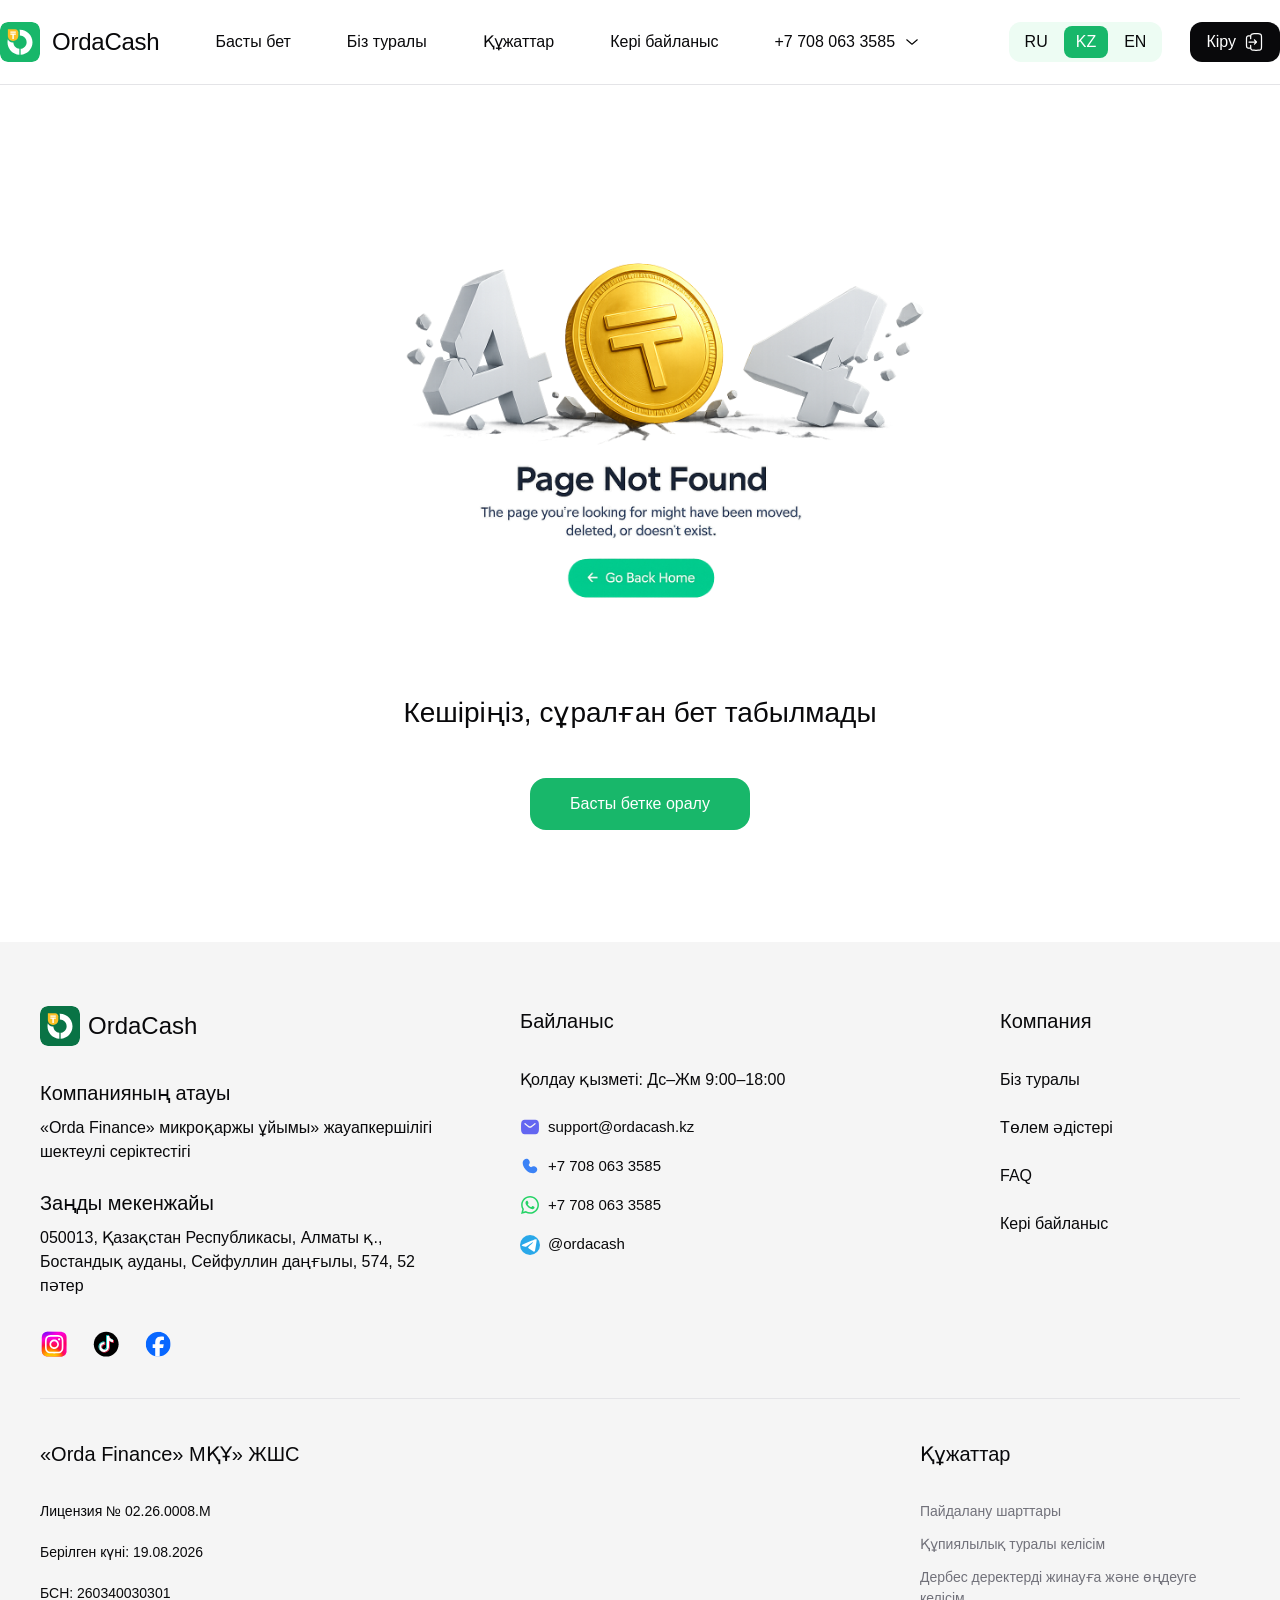
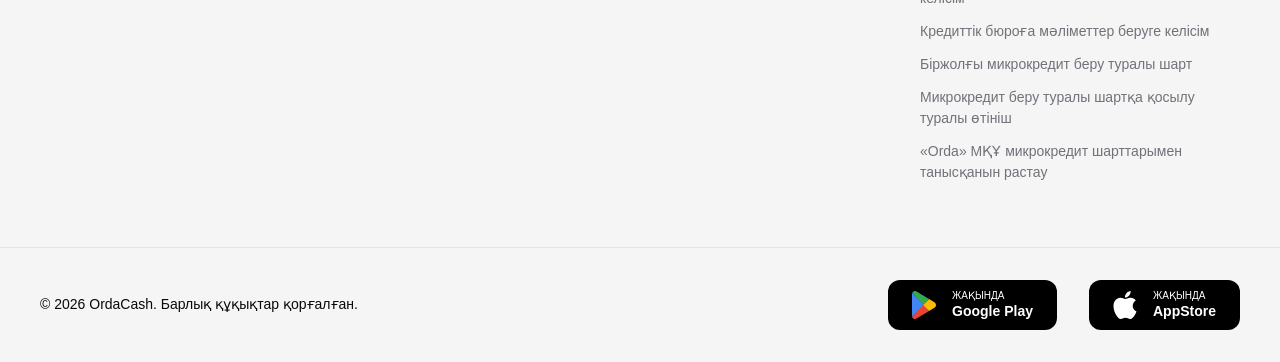
==== commit ccc8b8f6: "feat: 修改bin" ====
--- a/index.html
+++ b/index.html
@@ -29,7 +29,7 @@
       }(window, document, 'ttq');
     </script>
 
-    <script type="module" crossorigin src="/assets/index-DeW-pO3S.js"></script>
+    <script type="module" crossorigin src="/assets/index-CL4vGAcG.js"></script>
     <link rel="stylesheet" crossorigin href="/assets/index-DAX5vH7O.css">
   </head>
   <body>
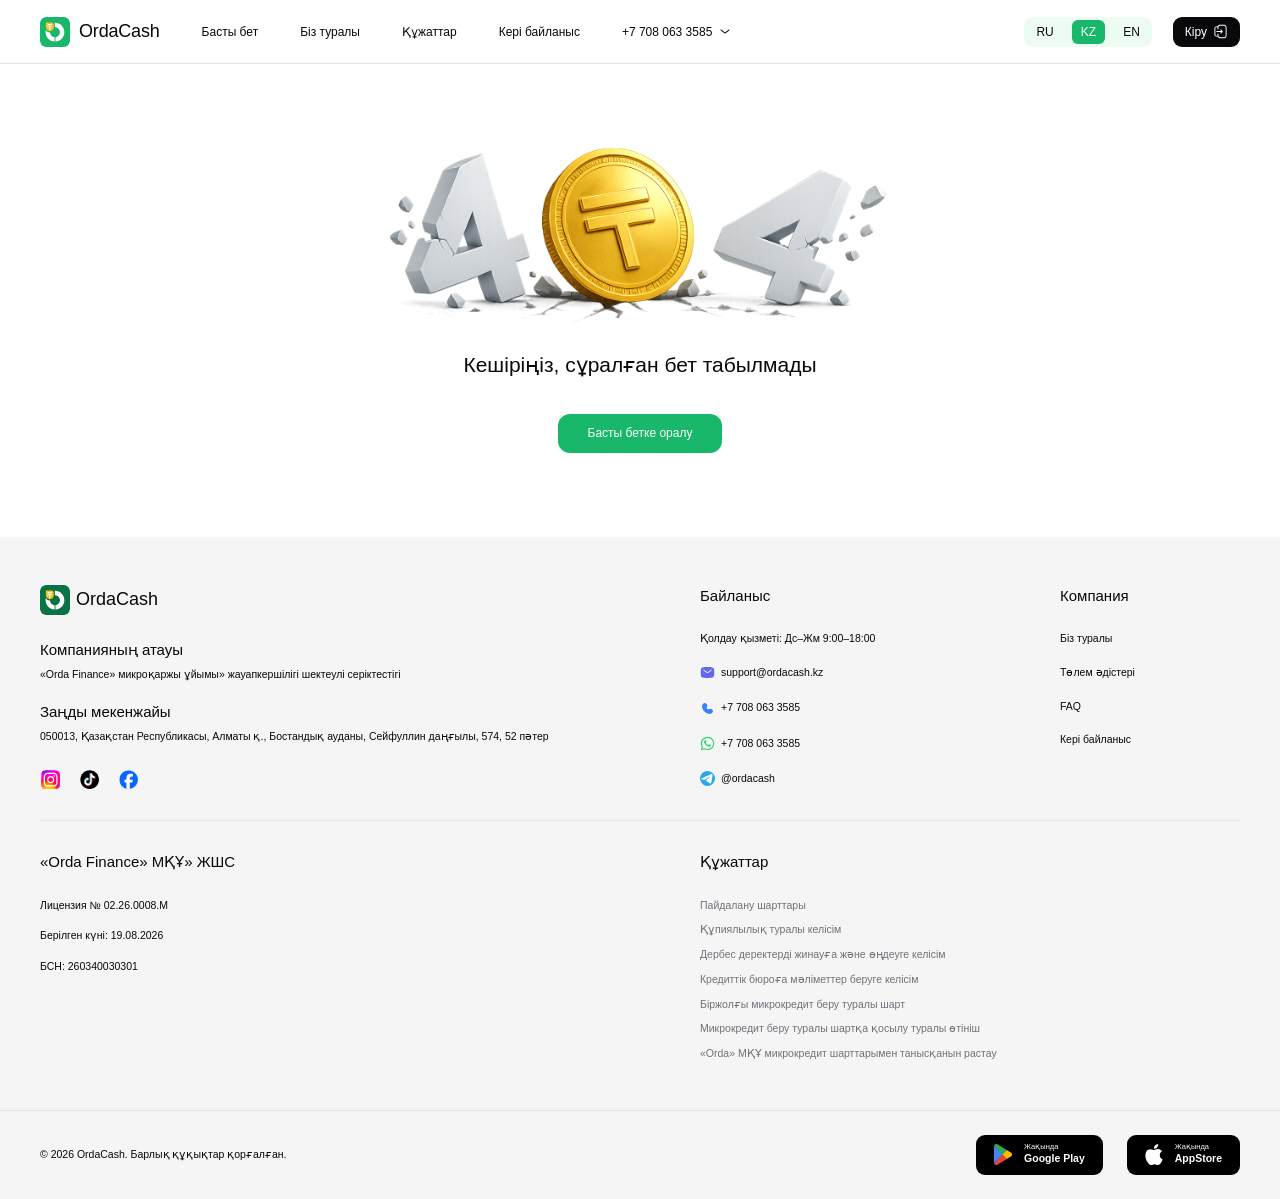
==== commit b69366da: "feat: orda" ====
--- a/index.html
+++ b/index.html
@@ -8,7 +8,28 @@
     <link rel="apple-touch-icon" href="/favicon.png">
     <meta name="viewport" content="width=device-width, initial-scale=1.0">
     <meta name="facebook-domain-verification" content="up6lw9iua0efh7x1pr0l6w2xbmu5cw" />
+    <link rel="preconnect" href="https://api.fontshare.com">
+    <link rel="stylesheet" href="https://api.fontshare.com/v2/css?f[]=satoshi@900&display=swap">
     <title>OrdaCash - Fast Loans, Brighten Your Future</title>
+    <script>
+      // rem 适配：1rem = 10px（以设计稿为基准），移动端按 375 设计稿缩放；
+      // PC 端大屏按 1920 设计稿（内容区 1600），笔记本端（≤1710px）整体按 1200/1600 = 0.75 等比缩小
+      (function (doc, win) {
+        var docEl = doc.documentElement
+        function setRem() {
+          var width = docEl.clientWidth || win.innerWidth
+          var size = width <= 768
+            ? Math.min(Math.max(width / 375 * 10, 8.5), 12)
+            : width <= 1710 ? 7.5 : 10
+          docEl.style.fontSize = size + 'px'
+        }
+        setRem()
+        win.addEventListener('resize', setRem)
+        win.addEventListener('pageshow', function (e) {
+          if (e.persisted) setRem()
+        })
+      })(document, window)
+    </script>
     <script async src="https://www.googletagmanager.com/gtag/js?id=G-43SJ85DHX4"></script>
     <script>
       window.dataLayer = window.dataLayer || [];
@@ -29,8 +50,8 @@
       }(window, document, 'ttq');
     </script>
 
-    <script type="module" crossorigin src="/assets/index-CL4vGAcG.js"></script>
-    <link rel="stylesheet" crossorigin href="/assets/index-DAX5vH7O.css">
+    <script type="module" crossorigin src="/assets/index-CAYcoydF.js"></script>
+    <link rel="stylesheet" crossorigin href="/assets/index-ccZtuzWX.css">
   </head>
   <body>
     <div id="app"></div>
--- a/assets/index-ccZtuzWX.css
+++ b/assets/index-ccZtuzWX.css
@@ -0,0 +1 @@
+@charset "UTF-8";:root{--el-color-white: #ffffff;--el-color-black: #000000;--el-color-primary-rgb: 24, 183, 106;--el-color-success-rgb: 24, 183, 106;--el-color-warning-rgb: 250, 204, 21;--el-color-danger-rgb: 240, 68, 56;--el-color-error-rgb: 245, 108, 108;--el-color-info-rgb: 113, 113, 122;--el-font-size-extra-large: 2rem;--el-font-size-large: 1.8rem;--el-font-size-medium: 1.6rem;--el-font-size-base: 1.4rem;--el-font-size-small: 1.3rem;--el-font-size-extra-small: 1.2rem;--el-font-family: "Helvetica Neue", Helvetica, "PingFang SC", "Hiragino Sans GB", "Microsoft YaHei", "微软雅黑", Arial, sans-serif;--el-font-weight-primary: 500;--el-font-line-height-primary: 2.4rem;--el-index-normal: 1;--el-index-top: 1000;--el-index-popper: 2000;--el-border-radius-base: .4rem;--el-border-radius-small: .2rem;--el-border-radius-round: 2rem;--el-border-radius-circle: 100%;--el-transition-duration: .3s;--el-transition-duration-fast: .2s;--el-transition-function-ease-in-out-bezier: cubic-bezier(.645, .045, .355, 1);--el-transition-function-fast-bezier: cubic-bezier(.23, 1, .32, 1);--el-transition-all: all var(--el-transition-duration) var(--el-transition-function-ease-in-out-bezier);--el-transition-fade: opacity var(--el-transition-duration) var(--el-transition-function-fast-bezier);--el-transition-md-fade: transform var(--el-transition-duration) var(--el-transition-function-fast-bezier), opacity var(--el-transition-duration) var(--el-transition-function-fast-bezier);--el-transition-fade-linear: opacity var(--el-transition-duration-fast) linear;--el-transition-border: border-color var(--el-transition-duration-fast) var(--el-transition-function-ease-in-out-bezier);--el-transition-box-shadow: box-shadow var(--el-transition-duration-fast) var(--el-transition-function-ease-in-out-bezier);--el-transition-color: color var(--el-transition-duration-fast) var(--el-transition-function-ease-in-out-bezier);--el-component-size-large: 4rem;--el-component-size: 3.2rem;--el-component-size-small: 2.4rem}:root{color-scheme:light;--el-color-primary: #18B76A;--el-color-primary-light-3: rgb(93, 205, 151);--el-color-primary-light-5: rgb(140, 219, 181);--el-color-primary-light-7: rgb(186, 233, 210);--el-color-primary-light-8: rgb(209, 241, 225);--el-color-primary-light-9: rgb(232, 248, 240);--el-color-primary-dark-2: rgb(19, 146, 85);--el-color-success: #18B76A;--el-color-success-light-3: rgb(93, 205, 151);--el-color-success-light-5: rgb(140, 219, 181);--el-color-success-light-7: rgb(186, 233, 210);--el-color-success-light-8: rgb(209, 241, 225);--el-color-success-light-9: rgb(232, 248, 240);--el-color-success-dark-2: rgb(19, 146, 85);--el-color-warning: #FACC15;--el-color-warning-light-3: rgb(252, 219, 91);--el-color-warning-light-5: rgb(253, 230, 138);--el-color-warning-light-7: rgb(254, 240, 185);--el-color-warning-light-8: rgb(254, 245, 208);--el-color-warning-light-9: rgb(255, 250, 232);--el-color-warning-dark-2: rgb(200, 163, 17);--el-color-danger: #F04438;--el-color-danger-light-3: rgb(245, 124, 116);--el-color-danger-light-5: rgb(248, 162, 156);--el-color-danger-light-7: rgb(251, 199, 195);--el-color-danger-light-8: rgb(252, 218, 215);--el-color-danger-light-9: rgb(254, 236, 235);--el-color-danger-dark-2: rgb(192, 54, 45);--el-color-error: #f56c6c;--el-color-error-light-3: rgb(248, 152, 152);--el-color-error-light-5: rgb(250, 182, 182);--el-color-error-light-7: rgb(252, 211, 211);--el-color-error-light-8: rgb(253, 226, 226);--el-color-error-light-9: rgb(254, 240, 240);--el-color-error-dark-2: rgb(196, 86, 86);--el-color-info: #71717A;--el-color-info-light-3: rgb(156, 156, 162);--el-color-info-light-5: rgb(184, 184, 189);--el-color-info-light-7: rgb(212, 212, 215);--el-color-info-light-8: rgb(227, 227, 228);--el-color-info-light-9: rgb(241, 241, 242);--el-color-info-dark-2: rgb(90, 90, 98);--el-bg-color: #ffffff;--el-bg-color-page: #f2f3f5;--el-bg-color-overlay: #ffffff;--el-text-color-primary: #303133;--el-text-color-regular: #606266;--el-text-color-secondary: #909399;--el-text-color-placeholder: #a8abb2;--el-text-color-disabled: #c0c4cc;--el-border-color: #dcdfe6;--el-border-color-light: #e4e7ed;--el-border-color-lighter: #ebeef5;--el-border-color-extra-light: #f2f6fc;--el-border-color-dark: #d4d7de;--el-border-color-darker: #cdd0d6;--el-fill-color: #f0f2f5;--el-fill-color-light: #f5f7fa;--el-fill-color-lighter: #fafafa;--el-fill-color-extra-light: #fafcff;--el-fill-color-dark: #ebedf0;--el-fill-color-darker: #e6e8eb;--el-fill-color-blank: #ffffff;--el-box-shadow: 0px 1.2rem 3.2rem .4rem rgba(0, 0, 0, .04), 0px .8rem 2rem rgba(0, 0, 0, .08);--el-box-shadow-light: 0px 0px 1.2rem rgba(0, 0, 0, .12);--el-box-shadow-lighter: 0px 0px .6rem rgba(0, 0, 0, .12);--el-box-shadow-dark: 0px 1.6rem 4.8rem 1.6rem rgba(0, 0, 0, .08), 0px 1.2rem 3.2rem rgba(0, 0, 0, .12), 0px .8rem 1.6rem -.8rem rgba(0, 0, 0, .16);--el-disabled-bg-color: var(--el-fill-color-light);--el-disabled-text-color: var(--el-text-color-placeholder);--el-disabled-border-color: var(--el-border-color-light);--el-overlay-color: rgba(0, 0, 0, .8);--el-overlay-color-light: rgba(0, 0, 0, .7);--el-overlay-color-lighter: rgba(0, 0, 0, .5);--el-mask-color: rgba(255, 255, 255, .9);--el-mask-color-extra-light: rgba(255, 255, 255, .3);--el-border-width: 1px;--el-border-style: solid;--el-border-color-hover: var(--el-text-color-disabled);--el-border: var(--el-border-width) var(--el-border-style) var(--el-border-color);--el-svg-monochrome-grey: var(--el-border-color)}.fade-in-linear-enter-active,.fade-in-linear-leave-active{transition:var(--el-transition-fade-linear)}.fade-in-linear-enter-from,.fade-in-linear-leave-to{opacity:0}.el-fade-in-linear-enter-active,.el-fade-in-linear-leave-active{transition:var(--el-transition-fade-linear)}.el-fade-in-linear-enter-from,.el-fade-in-linear-leave-to{opacity:0}.el-fade-in-enter-active,.el-fade-in-leave-active{transition:all var(--el-transition-duration) cubic-bezier(.55,0,.1,1)}.el-fade-in-enter-from,.el-fade-in-leave-active{opacity:0}.el-zoom-in-center-enter-active,.el-zoom-in-center-leave-active{transition:all var(--el-transition-duration) cubic-bezier(.55,0,.1,1)}.el-zoom-in-center-enter-from,.el-zoom-in-center-leave-active{opacity:0;transform:scaleX(0)}.el-zoom-in-top-enter-active,.el-zoom-in-top-leave-active{opacity:1;transform:scaleY(1);transition:var(--el-transition-md-fade);transform-origin:center top}.el-zoom-in-top-enter-active[data-popper-placement^=top],.el-zoom-in-top-leave-active[data-popper-placement^=top]{transform-origin:center bottom}.el-zoom-in-top-enter-from,.el-zoom-in-top-leave-active{opacity:0;transform:scaleY(0)}.el-zoom-in-bottom-enter-active,.el-zoom-in-bottom-leave-active{opacity:1;transform:scaleY(1);transition:var(--el-transition-md-fade);transform-origin:center bottom}.el-zoom-in-bottom-enter-from,.el-zoom-in-bottom-leave-active{opacity:0;transform:scaleY(0)}.el-zoom-in-left-enter-active,.el-zoom-in-left-leave-active{opacity:1;transform:scale(1);transition:var(--el-transition-md-fade);transform-origin:top left}.el-zoom-in-left-enter-from,.el-zoom-in-left-leave-active{opacity:0;transform:scale(.45)}.collapse-transition{transition:var(--el-transition-duration) height ease-in-out,var(--el-transition-duration) padding-top ease-in-out,var(--el-transition-duration) padding-bottom ease-in-out}.el-collapse-transition-leave-active,.el-collapse-transition-enter-active{transition:var(--el-transition-duration) max-height ease-in-out,var(--el-transition-duration) padding-top ease-in-out,var(--el-transition-duration) padding-bottom ease-in-out}.horizontal-collapse-transition{transition:var(--el-transition-duration) width ease-in-out,var(--el-transition-duration) padding-left ease-in-out,var(--el-transition-duration) padding-right ease-in-out}.el-list-enter-active,.el-list-leave-active{transition:all 1s}.el-list-enter-from,.el-list-leave-to{opacity:0;transform:translateY(-3rem)}.el-list-leave-active{position:absolute!important}.el-opacity-transition{transition:opacity var(--el-transition-duration) cubic-bezier(.55,0,.1,1)}.el-icon--right{margin-left:.5rem}.el-icon--left{margin-right:.5rem}@keyframes rotating{0%{transform:rotate(0)}to{transform:rotate(360deg)}}.el-icon{--color: inherit;height:1em;width:1em;line-height:1em;display:inline-flex;justify-content:center;align-items:center;position:relative;fill:currentColor;color:var(--color);font-size:inherit}.el-icon.is-loading{animation:rotating 2s linear infinite}.el-icon svg{height:1em;width:1em}.el-affix--fixed{position:fixed}.el-alert{--el-alert-padding: .8rem 1.6rem;--el-alert-border-radius-base: var(--el-border-radius-base);--el-alert-title-font-size: 1.4rem;--el-alert-title-with-description-font-size: 1.6rem;--el-alert-description-font-size: 1.4rem;--el-alert-close-font-size: 1.6rem;--el-alert-close-customed-font-size: 1.4rem;--el-alert-icon-size: 1.6rem;--el-alert-icon-large-size: 2.8rem;width:100%;padding:var(--el-alert-padding);margin:0;box-sizing:border-box;border-radius:var(--el-alert-border-radius-base);position:relative;background-color:var(--el-color-white);overflow:hidden;opacity:1;display:flex;align-items:center;transition:opacity var(--el-transition-duration-fast)}.el-alert.is-light .el-alert__close-btn{color:var(--el-text-color-placeholder)}.el-alert.is-dark .el-alert__close-btn,.el-alert.is-dark .el-alert__description{color:var(--el-color-white)}.el-alert.is-center{justify-content:center}.el-alert--primary{--el-alert-bg-color: var(--el-color-primary-light-9)}.el-alert--primary.is-light{background-color:var(--el-alert-bg-color);color:var(--el-color-primary)}.el-alert--primary.is-light .el-alert__description{color:var(--el-color-primary)}.el-alert--primary.is-dark{background-color:var(--el-color-primary);color:var(--el-color-white)}.el-alert--success{--el-alert-bg-color: var(--el-color-success-light-9)}.el-alert--success.is-light{background-color:var(--el-alert-bg-color);color:var(--el-color-success)}.el-alert--success.is-light .el-alert__description{color:var(--el-color-success)}.el-alert--success.is-dark{background-color:var(--el-color-success);color:var(--el-color-white)}.el-alert--info{--el-alert-bg-color: var(--el-color-info-light-9)}.el-alert--info.is-light{background-color:var(--el-alert-bg-color);color:var(--el-color-info)}.el-alert--info.is-light .el-alert__description{color:var(--el-color-info)}.el-alert--info.is-dark{background-color:var(--el-color-info);color:var(--el-color-white)}.el-alert--warning{--el-alert-bg-color: var(--el-color-warning-light-9)}.el-alert--warning.is-light{background-color:var(--el-alert-bg-color);color:var(--el-color-warning)}.el-alert--warning.is-light .el-alert__description{color:var(--el-color-warning)}.el-alert--warning.is-dark{background-color:var(--el-color-warning);color:var(--el-color-white)}.el-alert--error{--el-alert-bg-color: var(--el-color-error-light-9)}.el-alert--error.is-light{background-color:var(--el-alert-bg-color);color:var(--el-color-error)}.el-alert--error.is-light .el-alert__description{color:var(--el-color-error)}.el-alert--error.is-dark{background-color:var(--el-color-error);color:var(--el-color-white)}.el-alert__content{display:flex;flex-direction:column;gap:.4rem}.el-alert .el-alert__icon{font-size:var(--el-alert-icon-size);width:var(--el-alert-icon-size);margin-right:.8rem}.el-alert .el-alert__icon.is-big{font-size:var(--el-alert-icon-large-size);width:var(--el-alert-icon-large-size);margin-right:1.2rem}.el-alert__title{font-size:var(--el-alert-title-font-size);line-height:2.4rem}.el-alert__title.with-description{font-size:var(--el-alert-title-with-description-font-size)}.el-alert .el-alert__description{font-size:var(--el-alert-description-font-size);margin:0}.el-alert .el-alert__close-btn{font-size:var(--el-alert-close-font-size);opacity:1;position:absolute;top:1.2rem;right:1.6rem;cursor:pointer}.el-alert .el-alert__close-btn.is-customed{font-style:normal;font-size:var(--el-alert-close-customed-font-size);line-height:2.4rem;top:.8rem}.el-alert-fade-enter-from,.el-alert-fade-leave-active{opacity:0}.el-aside{overflow:auto;box-sizing:border-box;flex-shrink:0;width:var(--el-aside-width, 300px)}.el-autocomplete{--el-input-text-color: var(--el-text-color-regular);--el-input-border: var(--el-border);--el-input-hover-border: var(--el-border-color-hover);--el-input-focus-border: var(--el-color-primary);--el-input-transparent-border: 0 0 0 1px transparent inset;--el-input-border-color: var(--el-border-color);--el-input-border-radius: var(--el-border-radius-base);--el-input-bg-color: var(--el-fill-color-blank);--el-input-icon-color: var(--el-text-color-placeholder);--el-input-placeholder-color: var(--el-text-color-placeholder);--el-input-hover-border-color: var(--el-border-color-hover);--el-input-clear-hover-color: var(--el-text-color-secondary);--el-input-focus-border-color: var(--el-color-primary);--el-input-width: 100%}.el-autocomplete{width:var(--el-input-width);position:relative;display:inline-block}.el-autocomplete__popper.el-popper{background:var(--el-bg-color-overlay);border:1px solid var(--el-border-color-light);box-shadow:var(--el-box-shadow-light)}.el-autocomplete__popper.el-popper .el-popper__arrow:before{border:1px solid var(--el-border-color-light)}.el-autocomplete__popper.el-popper[data-popper-placement^=top] .el-popper__arrow:before{border-top-color:transparent;border-left-color:transparent}.el-autocomplete__popper.el-popper[data-popper-placement^=bottom] .el-popper__arrow:before{border-bottom-color:transparent;border-right-color:transparent}.el-autocomplete__popper.el-popper[data-popper-placement^=left] .el-popper__arrow:before{border-left-color:transparent;border-bottom-color:transparent}.el-autocomplete__popper.el-popper[data-popper-placement^=right] .el-popper__arrow:before{border-right-color:transparent;border-top-color:transparent}.el-autocomplete-suggestion{border-radius:var(--el-border-radius-base);box-sizing:border-box}.el-autocomplete-suggestion__header{padding:1rem;border-bottom:1px solid var(--el-border-color-lighter)}.el-autocomplete-suggestion__footer{padding:1rem;border-top:1px solid var(--el-border-color-lighter)}.el-autocomplete-suggestion__wrap{max-height:28rem;padding:1rem 0;box-sizing:border-box}.el-autocomplete-suggestion__list{margin:0;padding:0}.el-autocomplete-suggestion li{padding:0 2rem;margin:0;line-height:3.4rem;cursor:pointer;color:var(--el-text-color-regular);font-size:var(--el-font-size-base);list-style:none;text-align:left;overflow:hidden;text-overflow:ellipsis;white-space:nowrap}.el-autocomplete-suggestion li:hover,.el-autocomplete-suggestion li.highlighted{background-color:var(--el-fill-color-light)}.el-autocomplete-suggestion li.divider{margin-top:.6rem;border-top:1px solid var(--el-color-black)}.el-autocomplete-suggestion li.divider:last-child{margin-bottom:-.6rem}.el-autocomplete-suggestion.is-loading li{cursor:default;height:10rem;display:flex;align-items:center;justify-content:center;font-size:2rem;color:var(--el-text-color-secondary)}.el-autocomplete-suggestion.is-loading li:hover{background-color:var(--el-bg-color-overlay)}.el-avatar{--el-avatar-text-color: var(--el-color-white);--el-avatar-bg-color: var(--el-text-color-disabled);--el-avatar-text-size: 1.4rem;--el-avatar-icon-size: 1.8rem;--el-avatar-border-radius: var(--el-border-radius-base);--el-avatar-size-large: 5.6rem;--el-avatar-size: 4rem;--el-avatar-size-small: 2.4rem;--el-avatar-size: 40px;display:inline-flex;justify-content:center;align-items:center;box-sizing:border-box;text-align:center;overflow:hidden;outline:none;color:var(--el-avatar-text-color);background:var(--el-avatar-bg-color);width:var(--el-avatar-size);height:var(--el-avatar-size);font-size:var(--el-avatar-text-size)}.el-avatar>img{display:block;width:100%;height:100%}.el-avatar--circle{border-radius:50%}.el-avatar--square{border-radius:var(--el-avatar-border-radius)}.el-avatar--icon{font-size:var(--el-avatar-icon-size)}.el-avatar--small{--el-avatar-size: 2.4rem}.el-avatar--large{--el-avatar-size: 5.6rem}.el-avatar-group{--el-avatar-group-item-gap: -.8rem;--el-avatar-group-collapse-item-gap: .4rem;display:inline-flex}.el-avatar-group .el-avatar{border:1px solid var(--el-border-color-extra-light)}.el-avatar-group .el-avatar:not(:first-child){margin-left:var(--el-avatar-group-item-gap)}.el-avatar-group__collapse-avatars{--el-avatar-group-item-gap: -.8rem;--el-avatar-group-collapse-item-gap: .4rem}.el-avatar-group__collapse-avatars .el-avatar:not(:first-child){margin-left:var(--el-avatar-group-collapse-item-gap)}.el-backtop{--el-backtop-bg-color: var(--el-bg-color-overlay);--el-backtop-text-color: var(--el-color-primary);--el-backtop-hover-bg-color: var(--el-border-color-extra-light);position:fixed;background-color:var(--el-backtop-bg-color);width:4rem;height:4rem;border-radius:50%;color:var(--el-backtop-text-color);display:flex;align-items:center;justify-content:center;font-size:2rem;box-shadow:var(--el-box-shadow-lighter);cursor:pointer;z-index:5}.el-backtop:hover{background-color:var(--el-backtop-hover-bg-color)}.el-backtop__icon{font-size:2rem}.el-badge{--el-badge-bg-color: var(--el-color-danger);--el-badge-radius: 1rem;--el-badge-font-size: 1.2rem;--el-badge-padding: .6rem;--el-badge-size: 1.8rem;position:relative;vertical-align:middle;display:inline-block;width:fit-content}.el-badge__content{background-color:var(--el-badge-bg-color);border-radius:var(--el-badge-radius);color:var(--el-color-white);display:inline-flex;justify-content:center;align-items:center;font-size:var(--el-badge-font-size);height:var(--el-badge-size);padding:0 var(--el-badge-padding);white-space:nowrap;border:1px solid var(--el-bg-color)}.el-badge__content.is-fixed{position:absolute;top:0;right:calc(1px + var(--el-badge-size) / 2);transform:translateY(-50%) translate(100%);z-index:var(--el-index-normal)}.el-badge__content.is-fixed.is-dot{right:.5rem}.el-badge__content.is-dot{height:.8rem;width:.8rem;padding:0;right:0;border-radius:50%}.el-badge__content.is-hide-zero{display:none}.el-badge__content--primary{background-color:var(--el-color-primary)}.el-badge__content--success{background-color:var(--el-color-success)}.el-badge__content--warning{background-color:var(--el-color-warning)}.el-badge__content--info{background-color:var(--el-color-info)}.el-badge__content--danger{background-color:var(--el-color-danger)}.el-breadcrumb__separator{margin:0 .9rem;font-weight:700;color:var(--el-text-color-placeholder)}.el-breadcrumb__separator.el-icon{margin:0 .6rem;font-weight:400}.el-breadcrumb__separator.el-icon svg{vertical-align:middle}.el-breadcrumb__item{float:left;display:inline-flex;align-items:center}.el-breadcrumb__inner{color:var(--el-text-color-regular)}.el-breadcrumb__inner.is-link,.el-breadcrumb__inner a{font-weight:700;text-decoration:none;transition:var(--el-transition-color);color:var(--el-text-color-primary)}.el-breadcrumb__inner.is-link:hover,.el-breadcrumb__inner a:hover{color:var(--el-color-primary);cursor:pointer}.el-breadcrumb__item:last-child .el-breadcrumb__inner,.el-breadcrumb__item:last-child .el-breadcrumb__inner:hover,.el-breadcrumb__item:last-child .el-breadcrumb__inner a,.el-breadcrumb__item:last-child .el-breadcrumb__inner a:hover{font-weight:400;color:var(--el-text-color-regular);cursor:text}.el-breadcrumb__item:last-child .el-breadcrumb__separator{display:none}.el-breadcrumb{font-size:1.4rem;line-height:1}.el-breadcrumb:before,.el-breadcrumb:after{display:table;content:""}.el-breadcrumb:after{clear:both}.el-button-group>.el-button+.el-button{margin-left:0}.el-button-group>.el-button:first-child:last-child{border-top-right-radius:var(--el-border-radius-base);border-bottom-right-radius:var(--el-border-radius-base);border-top-left-radius:var(--el-border-radius-base);border-bottom-left-radius:var(--el-border-radius-base)}.el-button-group>.el-button:first-child:last-child.is-round{border-radius:var(--el-border-radius-round)}.el-button-group>.el-button:first-child:last-child.is-circle{border-radius:50%}.el-button-group>.el-button:not(:first-child):not(:last-child){border-radius:0}.el-button-group>.el-button:hover,.el-button-group>.el-button:focus,.el-button-group>.el-button:active{z-index:1}.el-button-group>.el-button.is-active{z-index:1}.el-button-group--horizontal{display:inline-block;vertical-align:middle}.el-button-group--horizontal:before,.el-button-group--horizontal:after{display:table;content:""}.el-button-group--horizontal:after{clear:both}.el-button-group--horizontal>.el-button{float:left;position:relative}.el-button-group--horizontal>.el-button:first-child{border-top-right-radius:0;border-bottom-right-radius:0}.el-button-group--horizontal>.el-button:last-child{border-top-left-radius:0;border-bottom-left-radius:0}.el-button-group--horizontal>.el-button:not(:last-child){margin-right:-1px}.el-button-group--horizontal .el-button--primary:first-child{border-right-color:var(--el-button-divide-border-color)}.el-button-group--horizontal .el-button--primary:last-child{border-left-color:var(--el-button-divide-border-color)}.el-button-group--horizontal .el-button--primary:not(:first-child):not(:last-child){border-left-color:var(--el-button-divide-border-color);border-right-color:var(--el-button-divide-border-color)}.el-button-group--horizontal .el-button--success:first-child{border-right-color:var(--el-button-divide-border-color)}.el-button-group--horizontal .el-button--success:last-child{border-left-color:var(--el-button-divide-border-color)}.el-button-group--horizontal .el-button--success:not(:first-child):not(:last-child){border-left-color:var(--el-button-divide-border-color);border-right-color:var(--el-button-divide-border-color)}.el-button-group--horizontal .el-button--warning:first-child{border-right-color:var(--el-button-divide-border-color)}.el-button-group--horizontal .el-button--warning:last-child{border-left-color:var(--el-button-divide-border-color)}.el-button-group--horizontal .el-button--warning:not(:first-child):not(:last-child){border-left-color:var(--el-button-divide-border-color);border-right-color:var(--el-button-divide-border-color)}.el-button-group--horizontal .el-button--danger:first-child{border-right-color:var(--el-button-divide-border-color)}.el-button-group--horizontal .el-button--danger:last-child{border-left-color:var(--el-button-divide-border-color)}.el-button-group--horizontal .el-button--danger:not(:first-child):not(:last-child){border-left-color:var(--el-button-divide-border-color);border-right-color:var(--el-button-divide-border-color)}.el-button-group--horizontal .el-button--info:first-child{border-right-color:var(--el-button-divide-border-color)}.el-button-group--horizontal .el-button--info:last-child{border-left-color:var(--el-button-divide-border-color)}.el-button-group--horizontal .el-button--info:not(:first-child):not(:last-child){border-left-color:var(--el-button-divide-border-color);border-right-color:var(--el-button-divide-border-color)}.el-button-group--horizontal>.el-dropdown>.el-button{border-top-left-radius:0;border-bottom-left-radius:0;border-left-color:var(--el-button-divide-border-color)}.el-button-group--vertical{display:inline-flex;flex-direction:column;align-items:stretch}.el-button-group--vertical>.el-button{margin-top:-1px}.el-button-group--vertical>.el-button:first-child{border-bottom-left-radius:0;border-bottom-right-radius:0}.el-button-group--vertical>.el-button:last-child{border-top-left-radius:0;border-top-right-radius:0}.el-button-group--vertical>.el-dropdown{margin-top:-1px}.el-button-group--vertical>.el-dropdown>.el-button{border-top-left-radius:0;border-top-right-radius:0;border-left-color:var(--el-button-divide-border-color)}.el-button-group--vertical .el-button--primary:first-child{border-bottom-color:var(--el-button-divide-border-color)}.el-button-group--vertical .el-button--primary:last-child{border-top-color:var(--el-button-divide-border-color)}.el-button-group--vertical .el-button--primary:not(:first-child):not(:last-child){border-top-color:var(--el-button-divide-border-color);border-bottom-color:var(--el-button-divide-border-color)}.el-button-group--vertical .el-button--success:first-child{border-bottom-color:var(--el-button-divide-border-color)}.el-button-group--vertical .el-button--success:last-child{border-top-color:var(--el-button-divide-border-color)}.el-button-group--vertical .el-button--success:not(:first-child):not(:last-child){border-top-color:var(--el-button-divide-border-color);border-bottom-color:var(--el-button-divide-border-color)}.el-button-group--vertical .el-button--warning:first-child{border-bottom-color:var(--el-button-divide-border-color)}.el-button-group--vertical .el-button--warning:last-child{border-top-color:var(--el-button-divide-border-color)}.el-button-group--vertical .el-button--warning:not(:first-child):not(:last-child){border-top-color:var(--el-button-divide-border-color);border-bottom-color:var(--el-button-divide-border-color)}.el-button-group--vertical .el-button--danger:first-child{border-bottom-color:var(--el-button-divide-border-color)}.el-button-group--vertical .el-button--danger:last-child{border-top-color:var(--el-button-divide-border-color)}.el-button-group--vertical .el-button--danger:not(:first-child):not(:last-child){border-top-color:var(--el-button-divide-border-color);border-bottom-color:var(--el-button-divide-border-color)}.el-button-group--vertical .el-button--info:first-child{border-bottom-color:var(--el-button-divide-border-color)}.el-button-group--vertical .el-button--info:last-child{border-top-color:var(--el-button-divide-border-color)}.el-button-group--vertical .el-button--info:not(:first-child):not(:last-child){border-top-color:var(--el-button-divide-border-color);border-bottom-color:var(--el-button-divide-border-color)}.el-button{--el-button-font-weight: var(--el-font-weight-primary);--el-button-border-color: var(--el-border-color);--el-button-bg-color: var(--el-fill-color-blank);--el-button-text-color: var(--el-text-color-regular);--el-button-disabled-text-color: var(--el-disabled-text-color);--el-button-disabled-bg-color: var(--el-fill-color-blank);--el-button-disabled-border-color: var(--el-border-color-light);--el-button-divide-border-color: rgba(255, 255, 255, .5);--el-button-hover-text-color: var(--el-color-primary);--el-button-hover-bg-color: var(--el-color-primary-light-9);--el-button-hover-border-color: var(--el-color-primary-light-7);--el-button-active-text-color: var(--el-button-hover-text-color);--el-button-active-border-color: var(--el-color-primary);--el-button-active-bg-color: var(--el-button-hover-bg-color);--el-button-outline-color: var(--el-color-primary-light-5);--el-button-hover-link-text-color: var(--el-text-color-secondary);--el-button-active-color: var(--el-text-color-primary)}.el-button{display:inline-flex;justify-content:center;align-items:center;line-height:1;height:3.2rem;white-space:nowrap;cursor:pointer;color:var(--el-button-text-color);text-align:center;box-sizing:border-box;outline:none;transition:.1s;font-weight:var(--el-button-font-weight);-webkit-user-select:none;user-select:none;vertical-align:middle;-webkit-appearance:none;background-color:var(--el-button-bg-color);border:var(--el-border);border-color:var(--el-button-border-color)}.el-button:hover{color:var(--el-button-hover-text-color);border-color:var(--el-button-hover-border-color);background-color:var(--el-button-hover-bg-color);outline:none}.el-button:active{color:var(--el-button-active-text-color);border-color:var(--el-button-active-border-color);background-color:var(--el-button-active-bg-color);outline:none}.el-button:focus-visible{outline:.2rem solid var(--el-button-outline-color);outline-offset:1px;transition:outline-offset 0s,outline 0s}.el-button>span{display:inline-flex;align-items:center}.el-button+.el-button{margin-left:1.2rem}.el-button{padding:.8rem 1.5rem;font-size:var(--el-font-size-base);border-radius:var(--el-border-radius-base)}.el-button.is-round{padding:.8rem 1.5rem}.el-button::-moz-focus-inner{border:0}.el-button [class*=el-icon]+span{margin-left:.6rem}.el-button [class*=el-icon] svg{vertical-align:bottom}.el-button.is-plain{--el-button-hover-text-color: var(--el-color-primary);--el-button-hover-bg-color: var(--el-fill-color-blank);--el-button-hover-border-color: var(--el-color-primary)}.el-button.is-active{color:var(--el-button-active-text-color);border-color:var(--el-button-active-border-color);background-color:var(--el-button-active-bg-color);outline:none}.el-button.is-disabled,.el-button.is-disabled:hover{color:var(--el-button-disabled-text-color);cursor:not-allowed;background-image:none;background-color:var(--el-button-disabled-bg-color);border-color:var(--el-button-disabled-border-color)}.el-button.is-loading{position:relative;pointer-events:none}.el-button.is-loading:before{z-index:1;pointer-events:none;content:"";position:absolute;inset:-1px;border-radius:inherit;background-color:var(--el-mask-color-extra-light)}.el-button.is-round{border-radius:var(--el-border-radius-round)}.el-button.is-dashed{border-style:dashed;--el-button-hover-text-color: var(--el-color-primary);--el-button-hover-bg-color: var(--el-fill-color-blank);--el-button-hover-border-color: var(--el-color-primary)}.el-button.is-circle{width:3.2rem;border-radius:50%;padding:.8rem}.el-button.is-text{color:var(--el-button-text-color);border:0 solid transparent;background-color:transparent}.el-button.is-text.is-disabled{color:var(--el-button-disabled-text-color);background-color:transparent!important}.el-button.is-text:not(.is-disabled):hover{background-color:var(--el-fill-color-light)}.el-button.is-text:not(.is-disabled):focus-visible{outline:.2rem solid var(--el-button-outline-color);outline-offset:1px;transition:outline-offset 0s,outline 0s}.el-button.is-text:not(.is-disabled):active{background-color:var(--el-fill-color)}.el-button.is-text:not(.is-disabled).is-has-bg{background-color:var(--el-fill-color-light)}.el-button.is-text:not(.is-disabled).is-has-bg:hover{background-color:var(--el-fill-color)}.el-button.is-text:not(.is-disabled).is-has-bg:active{background-color:var(--el-fill-color-dark)}.el-button__text--expand{letter-spacing:.3em;margin-right:-.3em}.el-button.is-link{border-color:transparent;color:var(--el-button-text-color);background:transparent;padding:.2rem;height:auto}.el-button.is-link:hover{color:var(--el-button-hover-link-text-color)}.el-button.is-link.is-disabled{color:var(--el-button-disabled-text-color);background-color:transparent!important;border-color:transparent!important}.el-button.is-link:not(.is-disabled):hover{border-color:transparent;background-color:transparent}.el-button.is-link:not(.is-disabled):active{color:var(--el-button-active-color);border-color:transparent;background-color:transparent}.el-button--text{border-color:transparent;background:transparent;color:var(--el-color-primary);padding-left:0;padding-right:0}.el-button--text.is-disabled{color:var(--el-button-disabled-text-color);background-color:transparent!important;border-color:transparent!important}.el-button--text:not(.is-disabled):hover{color:var(--el-color-primary-light-3);border-color:transparent;background-color:transparent}.el-button--text:not(.is-disabled):active{color:var(--el-color-primary-dark-2);border-color:transparent;background-color:transparent}.el-button__link--expand{letter-spacing:.3em;margin-right:-.3em}.el-button--primary{--el-button-text-color: var(--el-color-white);--el-button-bg-color: var(--el-color-primary);--el-button-border-color: var(--el-color-primary);--el-button-outline-color: var(--el-color-primary-light-5);--el-button-active-color: var(--el-color-primary-dark-2);--el-button-hover-text-color: var(--el-color-white);--el-button-hover-link-text-color: var(--el-color-primary-light-5);--el-button-hover-bg-color: var(--el-color-primary-light-3);--el-button-hover-border-color: var(--el-color-primary-light-3);--el-button-active-bg-color: var(--el-color-primary-dark-2);--el-button-active-border-color: var(--el-color-primary-dark-2);--el-button-disabled-text-color: var(--el-color-white);--el-button-disabled-bg-color: var(--el-color-primary-light-5);--el-button-disabled-border-color: var(--el-color-primary-light-5)}.el-button--primary.is-plain,.el-button--primary.is-text,.el-button--primary.is-link{--el-button-text-color: var(--el-color-primary);--el-button-bg-color: var(--el-color-primary-light-9);--el-button-border-color: var(--el-color-primary-light-5);--el-button-hover-text-color: var(--el-color-white);--el-button-hover-bg-color: var(--el-color-primary);--el-button-hover-border-color: var(--el-color-primary);--el-button-active-text-color: var(--el-color-white)}.el-button--primary.is-plain.is-disabled,.el-button--primary.is-plain.is-disabled:hover,.el-button--primary.is-plain.is-disabled:focus,.el-button--primary.is-plain.is-disabled:active,.el-button--primary.is-text.is-disabled,.el-button--primary.is-text.is-disabled:hover,.el-button--primary.is-text.is-disabled:focus,.el-button--primary.is-text.is-disabled:active,.el-button--primary.is-link.is-disabled,.el-button--primary.is-link.is-disabled:hover,.el-button--primary.is-link.is-disabled:focus,.el-button--primary.is-link.is-disabled:active{color:var(--el-color-primary-light-5);background-color:var(--el-color-primary-light-9);border-color:var(--el-color-primary-light-8)}.el-button--primary.is-dashed{--el-button-text-color: var(--el-color-primary);--el-button-bg-color: var(--el-color-primary-light-9);--el-button-border-color: var(--el-color-primary-light-5);--el-button-hover-text-color: var(--el-color-primary);--el-button-hover-bg-color: var(--el-color-primary-light-9);--el-button-hover-border-color: var(--el-color-primary-light-3);--el-button-active-text-color: var(--el-color-primary-dark-2);--el-button-active-bg-color: var(--el-color-primary-light-9);--el-button-active-border-color: var(--el-color-primary-dark-2)}.el-button--primary.is-dashed.is-disabled,.el-button--primary.is-dashed.is-disabled:hover,.el-button--primary.is-dashed.is-disabled:focus,.el-button--primary.is-dashed.is-disabled:active{color:var(--el-color-primary-light-5);background-color:var(--el-color-primary-light-9);border-color:var(--el-color-primary-light-8)}.el-button--success{--el-button-text-color: var(--el-color-white);--el-button-bg-color: var(--el-color-success);--el-button-border-color: var(--el-color-success);--el-button-outline-color: var(--el-color-success-light-5);--el-button-active-color: var(--el-color-success-dark-2);--el-button-hover-text-color: var(--el-color-white);--el-button-hover-link-text-color: var(--el-color-success-light-5);--el-button-hover-bg-color: var(--el-color-success-light-3);--el-button-hover-border-color: var(--el-color-success-light-3);--el-button-active-bg-color: var(--el-color-success-dark-2);--el-button-active-border-color: var(--el-color-success-dark-2);--el-button-disabled-text-color: var(--el-color-white);--el-button-disabled-bg-color: var(--el-color-success-light-5);--el-button-disabled-border-color: var(--el-color-success-light-5)}.el-button--success.is-plain,.el-button--success.is-text,.el-button--success.is-link{--el-button-text-color: var(--el-color-success);--el-button-bg-color: var(--el-color-success-light-9);--el-button-border-color: var(--el-color-success-light-5);--el-button-hover-text-color: var(--el-color-white);--el-button-hover-bg-color: var(--el-color-success);--el-button-hover-border-color: var(--el-color-success);--el-button-active-text-color: var(--el-color-white)}.el-button--success.is-plain.is-disabled,.el-button--success.is-plain.is-disabled:hover,.el-button--success.is-plain.is-disabled:focus,.el-button--success.is-plain.is-disabled:active,.el-button--success.is-text.is-disabled,.el-button--success.is-text.is-disabled:hover,.el-button--success.is-text.is-disabled:focus,.el-button--success.is-text.is-disabled:active,.el-button--success.is-link.is-disabled,.el-button--success.is-link.is-disabled:hover,.el-button--success.is-link.is-disabled:focus,.el-button--success.is-link.is-disabled:active{color:var(--el-color-success-light-5);background-color:var(--el-color-success-light-9);border-color:var(--el-color-success-light-8)}.el-button--success.is-dashed{--el-button-text-color: var(--el-color-success);--el-button-bg-color: var(--el-color-success-light-9);--el-button-border-color: var(--el-color-success-light-5);--el-button-hover-text-color: var(--el-color-success);--el-button-hover-bg-color: var(--el-color-success-light-9);--el-button-hover-border-color: var(--el-color-success-light-3);--el-button-active-text-color: var(--el-color-success-dark-2);--el-button-active-bg-color: var(--el-color-success-light-9);--el-button-active-border-color: var(--el-color-success-dark-2)}.el-button--success.is-dashed.is-disabled,.el-button--success.is-dashed.is-disabled:hover,.el-button--success.is-dashed.is-disabled:focus,.el-button--success.is-dashed.is-disabled:active{color:var(--el-color-success-light-5);background-color:var(--el-color-success-light-9);border-color:var(--el-color-success-light-8)}.el-button--warning{--el-button-text-color: var(--el-color-white);--el-button-bg-color: var(--el-color-warning);--el-button-border-color: var(--el-color-warning);--el-button-outline-color: var(--el-color-warning-light-5);--el-button-active-color: var(--el-color-warning-dark-2);--el-button-hover-text-color: var(--el-color-white);--el-button-hover-link-text-color: var(--el-color-warning-light-5);--el-button-hover-bg-color: var(--el-color-warning-light-3);--el-button-hover-border-color: var(--el-color-warning-light-3);--el-button-active-bg-color: var(--el-color-warning-dark-2);--el-button-active-border-color: var(--el-color-warning-dark-2);--el-button-disabled-text-color: var(--el-color-white);--el-button-disabled-bg-color: var(--el-color-warning-light-5);--el-button-disabled-border-color: var(--el-color-warning-light-5)}.el-button--warning.is-plain,.el-button--warning.is-text,.el-button--warning.is-link{--el-button-text-color: var(--el-color-warning);--el-button-bg-color: var(--el-color-warning-light-9);--el-button-border-color: var(--el-color-warning-light-5);--el-button-hover-text-color: var(--el-color-white);--el-button-hover-bg-color: var(--el-color-warning);--el-button-hover-border-color: var(--el-color-warning);--el-button-active-text-color: var(--el-color-white)}.el-button--warning.is-plain.is-disabled,.el-button--warning.is-plain.is-disabled:hover,.el-button--warning.is-plain.is-disabled:focus,.el-button--warning.is-plain.is-disabled:active,.el-button--warning.is-text.is-disabled,.el-button--warning.is-text.is-disabled:hover,.el-button--warning.is-text.is-disabled:focus,.el-button--warning.is-text.is-disabled:active,.el-button--warning.is-link.is-disabled,.el-button--warning.is-link.is-disabled:hover,.el-button--warning.is-link.is-disabled:focus,.el-button--warning.is-link.is-disabled:active{color:var(--el-color-warning-light-5);background-color:var(--el-color-warning-light-9);border-color:var(--el-color-warning-light-8)}.el-button--warning.is-dashed{--el-button-text-color: var(--el-color-warning);--el-button-bg-color: var(--el-color-warning-light-9);--el-button-border-color: var(--el-color-warning-light-5);--el-button-hover-text-color: var(--el-color-warning);--el-button-hover-bg-color: var(--el-color-warning-light-9);--el-button-hover-border-color: var(--el-color-warning-light-3);--el-button-active-text-color: var(--el-color-warning-dark-2);--el-button-active-bg-color: var(--el-color-warning-light-9);--el-button-active-border-color: var(--el-color-warning-dark-2)}.el-button--warning.is-dashed.is-disabled,.el-button--warning.is-dashed.is-disabled:hover,.el-button--warning.is-dashed.is-disabled:focus,.el-button--warning.is-dashed.is-disabled:active{color:var(--el-color-warning-light-5);background-color:var(--el-color-warning-light-9);border-color:var(--el-color-warning-light-8)}.el-button--danger{--el-button-text-color: var(--el-color-white);--el-button-bg-color: var(--el-color-danger);--el-button-border-color: var(--el-color-danger);--el-button-outline-color: var(--el-color-danger-light-5);--el-button-active-color: var(--el-color-danger-dark-2);--el-button-hover-text-color: var(--el-color-white);--el-button-hover-link-text-color: var(--el-color-danger-light-5);--el-button-hover-bg-color: var(--el-color-danger-light-3);--el-button-hover-border-color: var(--el-color-danger-light-3);--el-button-active-bg-color: var(--el-color-danger-dark-2);--el-button-active-border-color: var(--el-color-danger-dark-2);--el-button-disabled-text-color: var(--el-color-white);--el-button-disabled-bg-color: var(--el-color-danger-light-5);--el-button-disabled-border-color: var(--el-color-danger-light-5)}.el-button--danger.is-plain,.el-button--danger.is-text,.el-button--danger.is-link{--el-button-text-color: var(--el-color-danger);--el-button-bg-color: var(--el-color-danger-light-9);--el-button-border-color: var(--el-color-danger-light-5);--el-button-hover-text-color: var(--el-color-white);--el-button-hover-bg-color: var(--el-color-danger);--el-button-hover-border-color: var(--el-color-danger);--el-button-active-text-color: var(--el-color-white)}.el-button--danger.is-plain.is-disabled,.el-button--danger.is-plain.is-disabled:hover,.el-button--danger.is-plain.is-disabled:focus,.el-button--danger.is-plain.is-disabled:active,.el-button--danger.is-text.is-disabled,.el-button--danger.is-text.is-disabled:hover,.el-button--danger.is-text.is-disabled:focus,.el-button--danger.is-text.is-disabled:active,.el-button--danger.is-link.is-disabled,.el-button--danger.is-link.is-disabled:hover,.el-button--danger.is-link.is-disabled:focus,.el-button--danger.is-link.is-disabled:active{color:var(--el-color-danger-light-5);background-color:var(--el-color-danger-light-9);border-color:var(--el-color-danger-light-8)}.el-button--danger.is-dashed{--el-button-text-color: var(--el-color-danger);--el-button-bg-color: var(--el-color-danger-light-9);--el-button-border-color: var(--el-color-danger-light-5);--el-button-hover-text-color: var(--el-color-danger);--el-button-hover-bg-color: var(--el-color-danger-light-9);--el-button-hover-border-color: var(--el-color-danger-light-3);--el-button-active-text-color: var(--el-color-danger-dark-2);--el-button-active-bg-color: var(--el-color-danger-light-9);--el-button-active-border-color: var(--el-color-danger-dark-2)}.el-button--danger.is-dashed.is-disabled,.el-button--danger.is-dashed.is-disabled:hover,.el-button--danger.is-dashed.is-disabled:focus,.el-button--danger.is-dashed.is-disabled:active{color:var(--el-color-danger-light-5);background-color:var(--el-color-danger-light-9);border-color:var(--el-color-danger-light-8)}.el-button--info{--el-button-text-color: var(--el-color-white);--el-button-bg-color: var(--el-color-info);--el-button-border-color: var(--el-color-info);--el-button-outline-color: var(--el-color-info-light-5);--el-button-active-color: var(--el-color-info-dark-2);--el-button-hover-text-color: var(--el-color-white);--el-button-hover-link-text-color: var(--el-color-info-light-5);--el-button-hover-bg-color: var(--el-color-info-light-3);--el-button-hover-border-color: var(--el-color-info-light-3);--el-button-active-bg-color: var(--el-color-info-dark-2);--el-button-active-border-color: var(--el-color-info-dark-2);--el-button-disabled-text-color: var(--el-color-white);--el-button-disabled-bg-color: var(--el-color-info-light-5);--el-button-disabled-border-color: var(--el-color-info-light-5)}.el-button--info.is-plain,.el-button--info.is-text,.el-button--info.is-link{--el-button-text-color: var(--el-color-info);--el-button-bg-color: var(--el-color-info-light-9);--el-button-border-color: var(--el-color-info-light-5);--el-button-hover-text-color: var(--el-color-white);--el-button-hover-bg-color: var(--el-color-info);--el-button-hover-border-color: var(--el-color-info);--el-button-active-text-color: var(--el-color-white)}.el-button--info.is-plain.is-disabled,.el-button--info.is-plain.is-disabled:hover,.el-button--info.is-plain.is-disabled:focus,.el-button--info.is-plain.is-disabled:active,.el-button--info.is-text.is-disabled,.el-button--info.is-text.is-disabled:hover,.el-button--info.is-text.is-disabled:focus,.el-button--info.is-text.is-disabled:active,.el-button--info.is-link.is-disabled,.el-button--info.is-link.is-disabled:hover,.el-button--info.is-link.is-disabled:focus,.el-button--info.is-link.is-disabled:active{color:var(--el-color-info-light-5);background-color:var(--el-color-info-light-9);border-color:var(--el-color-info-light-8)}.el-button--info.is-dashed{--el-button-text-color: var(--el-color-info);--el-button-bg-color: var(--el-color-info-light-9);--el-button-border-color: var(--el-color-info-light-5);--el-button-hover-text-color: var(--el-color-info);--el-button-hover-bg-color: var(--el-color-info-light-9);--el-button-hover-border-color: var(--el-color-info-light-3);--el-button-active-text-color: var(--el-color-info-dark-2);--el-button-active-bg-color: var(--el-color-info-light-9);--el-button-active-border-color: var(--el-color-info-dark-2)}.el-button--info.is-dashed.is-disabled,.el-button--info.is-dashed.is-disabled:hover,.el-button--info.is-dashed.is-disabled:focus,.el-button--info.is-dashed.is-disabled:active{color:var(--el-color-info-light-5);background-color:var(--el-color-info-light-9);border-color:var(--el-color-info-light-8)}.el-button--large{--el-button-size: 4rem;height:var(--el-button-size)}.el-button--large [class*=el-icon]+span{margin-left:.8rem}.el-button--large{padding:1.2rem 1.9rem;font-size:var(--el-font-size-base);border-radius:var(--el-border-radius-base)}.el-button--large.is-round{padding:1.2rem 1.9rem}.el-button--large.is-circle{width:var(--el-button-size);padding:1.2rem}.el-button--small{--el-button-size: 2.4rem;height:var(--el-button-size)}.el-button--small [class*=el-icon]+span{margin-left:.4rem}.el-button--small{padding:.5rem 1.1rem;font-size:1.2rem;border-radius:calc(var(--el-border-radius-base) - 1px)}.el-button--small.is-round{padding:.5rem 1.1rem}.el-button--small.is-circle{width:var(--el-button-size);padding:.5rem}.el-calendar{--el-calendar-border: var(--el-table-border, 1px solid var(--el-border-color-lighter));--el-calendar-header-border-bottom: var(--el-calendar-border);--el-calendar-selected-bg-color: var(--el-color-primary-light-9);--el-calendar-cell-width: 8.5rem;background-color:var(--el-fill-color-blank)}.el-calendar__header{display:flex;justify-content:space-between;padding:1.2rem 2rem;border-bottom:var(--el-calendar-header-border-bottom)}.el-calendar__title{color:var(--el-text-color);align-self:center}.el-calendar__body{padding:1.2rem 2rem 3.5rem}.el-calendar__select-controller .el-select{margin-right:.8rem}.el-calendar__select-controller .el-calendar-select__year{width:12rem}.el-calendar__select-controller .el-calendar-select__month{width:6rem}.el-calendar-table{table-layout:fixed;width:100%}.el-calendar-table thead th{padding:1.2rem 0;color:var(--el-text-color-regular);font-weight:400}.el-calendar-table:not(.is-range) td.prev,.el-calendar-table:not(.is-range) td.next{color:var(--el-text-color-placeholder)}.el-calendar-table td{border-bottom:var(--el-calendar-border);border-right:var(--el-calendar-border);vertical-align:top;transition:background-color var(--el-transition-duration-fast) ease}.el-calendar-table td.is-selected{background-color:var(--el-calendar-selected-bg-color)}.el-calendar-table td.is-today{color:var(--el-color-primary)}.el-calendar-table tr:first-child td{border-top:var(--el-calendar-border)}.el-calendar-table tr td:first-child{border-left:var(--el-calendar-border)}.el-calendar-table tr.el-calendar-table__row--hide-border td{border-top:none}.el-calendar-table .el-calendar-day{box-sizing:border-box;padding:.8rem;height:var(--el-calendar-cell-width)}.el-calendar-table .el-calendar-day:hover{cursor:pointer;background-color:var(--el-calendar-selected-bg-color)}.el-card{--el-card-border-color: var(--el-border-color-light);--el-card-border-radius: .4rem;--el-card-padding: 2rem;--el-card-bg-color: var(--el-fill-color-blank)}.el-card{display:flex;flex-direction:column;border-radius:var(--el-card-border-radius);border:1px solid var(--el-card-border-color);background-color:var(--el-card-bg-color);overflow:hidden;color:var(--el-text-color-primary);transition:var(--el-transition-duration)}.el-card.is-always-shadow{box-shadow:var(--el-box-shadow-light)}.el-card.is-hover-shadow:hover,.el-card.is-hover-shadow:focus{box-shadow:var(--el-box-shadow-light)}.el-card__header{padding:calc(var(--el-card-padding) - .2rem) var(--el-card-padding);border-bottom:1px solid var(--el-card-border-color);box-sizing:border-box}.el-card__body{flex-grow:1;overflow:auto;padding:var(--el-card-padding)}.el-card__footer{padding:calc(var(--el-card-padding) - .2rem) var(--el-card-padding);border-top:1px solid var(--el-card-border-color);box-sizing:border-box}.el-carousel__item{position:absolute;top:0;left:0;width:100%;height:100%;display:inline-block;overflow:hidden;z-index:calc(var(--el-index-normal) - 1)}.el-carousel__item.is-active{z-index:calc(var(--el-index-normal) - 1)}.el-carousel__item.is-animating{transition:transform .4s ease-in-out}.el-carousel__item--card{width:50%;transition:transform .4s ease-in-out}.el-carousel__item--card.is-in-stage{cursor:pointer;z-index:var(--el-index-normal)}.el-carousel__item--card.is-in-stage:hover .el-carousel__mask,.el-carousel__item--card.is-in-stage.is-hover .el-carousel__mask{opacity:.12}.el-carousel__item--card.is-active{z-index:calc(var(--el-index-normal) + 1)}.el-carousel__item--card-vertical{width:100%;height:50%}.el-carousel__mask{position:absolute;width:100%;height:100%;top:0;left:0;background-color:var(--el-color-white);opacity:.24;transition:var(--el-transition-duration-fast)}.el-carousel{--el-carousel-arrow-font-size: 1.2rem;--el-carousel-arrow-size: 3.6rem;--el-carousel-arrow-background: rgba(31, 45, 61, .11);--el-carousel-arrow-hover-background: rgba(31, 45, 61, .23);--el-carousel-indicator-width: 3rem;--el-carousel-indicator-height: .2rem;--el-carousel-indicator-padding-horizontal: .4rem;--el-carousel-indicator-padding-vertical: 1.2rem;--el-carousel-indicator-out-color: var(--el-border-color-hover);position:relative}.el-carousel--horizontal,.el-carousel--vertical{overflow:hidden}.el-carousel.is-vertical-outside{display:flex;flex-direction:row;align-items:center}.el-carousel.is-vertical-outside .el-carousel__container{flex:1}.el-carousel__container{position:relative;height:30rem}.el-carousel__arrow{border:none;outline:none;padding:0;margin:0;height:var(--el-carousel-arrow-size);width:var(--el-carousel-arrow-size);cursor:pointer;transition:var(--el-transition-duration);border-radius:50%;background-color:var(--el-carousel-arrow-background);color:#fff;position:absolute;top:50%;z-index:10;transform:translateY(-50%);text-align:center;font-size:var(--el-carousel-arrow-font-size);display:inline-flex;justify-content:center;align-items:center}.el-carousel__arrow--left{left:1.6rem}.el-carousel__arrow--right{right:1.6rem}.el-carousel__arrow:hover{background-color:var(--el-carousel-arrow-hover-background)}.el-carousel__arrow i{cursor:pointer}.el-carousel__indicators{position:absolute;list-style:none;margin:0;padding:0;z-index:calc(var(--el-index-normal) + 1)}.el-carousel__indicators--horizontal{bottom:0;left:50%;transform:translate(-50%)}.el-carousel__indicators--vertical{right:0;top:50%;transform:translateY(-50%)}.el-carousel__indicators--outside{text-align:center;position:static;transform:none}.el-carousel__indicators--outside .el-carousel__indicator:hover button{opacity:.64}.el-carousel__indicators--outside button{background-color:var(--el-carousel-indicator-out-color);opacity:.24}.el-carousel__indicators--right{right:0}.el-carousel__indicators--labels .el-carousel__button{padding:.2rem 1.8rem;font-size:1.2rem;color:#000}.el-carousel__indicators--labels .el-carousel__indicator{padding:.6rem .4rem}.el-carousel__indicator{background-color:transparent;cursor:pointer}.el-carousel__indicator:hover button{opacity:.72}.el-carousel__indicator--horizontal{display:inline-block;padding:var(--el-carousel-indicator-padding-vertical) var(--el-carousel-indicator-padding-horizontal)}.el-carousel__indicator--vertical{padding:var(--el-carousel-indicator-padding-horizontal) var(--el-carousel-indicator-padding-vertical)}.el-carousel__indicator--vertical .el-carousel__button{width:var(--el-carousel-indicator-height);height:calc(var(--el-carousel-indicator-width) / 2)}.el-carousel__indicator.is-active button{opacity:1}.el-carousel__button{display:block;opacity:.48;width:var(--el-carousel-indicator-width);height:var(--el-carousel-indicator-height);background-color:#fff;border:none;outline:none;padding:0;margin:0;cursor:pointer;transition:var(--el-transition-duration)}.el-carousel__indicators--labels .el-carousel__button{height:auto;width:auto}.carousel-arrow-left-enter-from,.carousel-arrow-left-leave-active{transform:translateY(-50%) translate(-1rem);opacity:0}.carousel-arrow-right-enter-from,.carousel-arrow-right-leave-active{transform:translateY(-50%) translate(1rem);opacity:0}.el-transitioning{filter:url(#elCarouselHorizontal)}.el-transitioning-vertical{filter:url(#elCarouselVertical)}.el-cascader-panel{--el-cascader-menu-text-color: var(--el-text-color-regular);--el-cascader-menu-selected-text-color: var(--el-color-primary);--el-cascader-menu-fill: var(--el-bg-color-overlay);--el-cascader-menu-font-size: var(--el-font-size-base);--el-cascader-menu-radius: var(--el-border-radius-base);--el-cascader-menu-border: solid 1px var(--el-border-color-light);--el-cascader-menu-shadow: var(--el-box-shadow-light);--el-cascader-node-background-hover: var(--el-fill-color-light);--el-cascader-node-color-disabled: var(--el-text-color-placeholder);--el-cascader-color-empty: var(--el-text-color-placeholder);--el-cascader-tag-background: var(--el-fill-color)}.el-cascader-panel{display:flex;width:fit-content;border-radius:var(--el-cascader-menu-radius);font-size:var(--el-cascader-menu-font-size)}.el-cascader-panel.is-bordered{border:var(--el-cascader-menu-border);border-radius:var(--el-cascader-menu-radius)}.el-cascader-menu{min-width:18rem;box-sizing:border-box;color:var(--el-cascader-menu-text-color);border-right:var(--el-cascader-menu-border)}.el-cascader-menu:last-child{border-right:none}.el-cascader-menu:last-child .el-cascader-node{padding-right:2rem}.el-cascader-menu__wrap.el-scrollbar__wrap{height:20.4rem}.el-cascader-menu__list{position:relative;min-height:100%;margin:0;padding:.6rem 0;list-style:none;box-sizing:border-box}.el-cascader-menu__list.el-vl__window{margin:.6rem 0;padding:0}.el-cascader-menu__list.el-vl__window ul{margin:0;padding:0}.el-cascader-menu__hover-zone{position:absolute;top:0;left:0;width:100%;height:100%;pointer-events:none}.el-cascader-menu__empty-text{position:absolute;top:50%;left:50%;transform:translate(-50%,-50%);display:flex;align-items:center;color:var(--el-cascader-color-empty)}.el-cascader-menu__empty-text .is-loading{margin-right:.2rem}.el-cascader-node{position:relative;display:flex;align-items:center;padding:0 3rem 0 2rem;height:3.4rem;line-height:3.4rem;outline:none;box-sizing:border-box}.el-cascader-node.is-selectable.in-active-path{color:var(--el-cascader-menu-text-color)}.el-cascader-node.in-active-path,.el-cascader-node.is-selectable.in-checked-path,.el-cascader-node.is-active{color:var(--el-cascader-menu-selected-text-color);font-weight:700}.el-cascader-node:not(.is-disabled){cursor:pointer}.el-cascader-node:not(.is-disabled):hover,.el-cascader-node:not(.is-disabled):focus{background:var(--el-cascader-node-background-hover)}.el-cascader-node.is-disabled{color:var(--el-cascader-node-color-disabled);cursor:not-allowed}.el-cascader-node__prefix{position:absolute;left:1rem}.el-cascader-node__postfix{position:absolute;right:1rem}.el-cascader-node__label{flex:1;text-align:left;padding:0 .8rem;white-space:nowrap;overflow:hidden;text-overflow:ellipsis}.el-cascader-node>.el-checkbox{margin-right:0}.el-cascader-node>.el-radio{margin-right:0}.el-cascader-node>.el-radio .el-radio__label{padding-left:0}.el-cascader{--el-cascader-menu-text-color: var(--el-text-color-regular);--el-cascader-menu-selected-text-color: var(--el-color-primary);--el-cascader-menu-fill: var(--el-bg-color-overlay);--el-cascader-menu-font-size: var(--el-font-size-base);--el-cascader-menu-radius: var(--el-border-radius-base);--el-cascader-menu-border: solid 1px var(--el-border-color-light);--el-cascader-menu-shadow: var(--el-box-shadow-light);--el-cascader-node-background-hover: var(--el-fill-color-light);--el-cascader-node-color-disabled: var(--el-text-color-placeholder);--el-cascader-color-empty: var(--el-text-color-placeholder);--el-cascader-tag-background: var(--el-fill-color);display:inline-block;vertical-align:middle;position:relative;font-size:var(--el-font-size-base);line-height:3.2rem;outline:none}.el-cascader:not(.is-disabled):hover .el-input__wrapper{cursor:pointer;box-shadow:0 0 0 1px var(--el-input-hover-border-color) inset}.el-cascader .el-input{display:flex;cursor:pointer}.el-cascader .el-input .el-input__inner{text-overflow:ellipsis}.el-cascader .el-input .el-input__inner:read-only{cursor:pointer}.el-cascader .el-input .el-input__inner:disabled{cursor:not-allowed}.el-cascader .el-input .el-input__suffix-inner .el-icon svg{vertical-align:middle}.el-cascader .el-input .icon-arrow-down{transition:transform var(--el-transition-duration);font-size:1.4rem}.el-cascader .el-input .icon-arrow-down.is-reverse{transform:rotate(180deg)}.el-cascader .el-input .icon-circle-close:hover{color:var(--el-input-clear-hover-color, var(--el-text-color-secondary))}.el-cascader .el-input.is-focus .el-input__wrapper{box-shadow:0 0 0 1px var(--el-input-focus-border-color, var(--el-color-primary)) inset}.el-cascader--large{font-size:1.4rem;line-height:4rem}.el-cascader--large .el-cascader__tags{gap:.6rem;padding:.8rem}.el-cascader--large .el-cascader__search-input{height:2.4rem;margin-left:.7rem}.el-cascader--small{font-size:1.2rem;line-height:2.4rem}.el-cascader--small .el-cascader__tags{gap:.4rem;padding:.2rem}.el-cascader--small .el-cascader__search-input{height:2rem;margin-left:.5rem}.el-cascader.is-disabled .el-cascader__label{z-index:calc(var(--el-index-normal) + 1);color:var(--el-disabled-text-color)}.el-cascader__dropdown{--el-cascader-menu-text-color: var(--el-text-color-regular);--el-cascader-menu-selected-text-color: var(--el-color-primary);--el-cascader-menu-fill: var(--el-bg-color-overlay);--el-cascader-menu-font-size: var(--el-font-size-base);--el-cascader-menu-radius: var(--el-border-radius-base);--el-cascader-menu-border: solid 1px var(--el-border-color-light);--el-cascader-menu-shadow: var(--el-box-shadow-light);--el-cascader-node-background-hover: var(--el-fill-color-light);--el-cascader-node-color-disabled: var(--el-text-color-placeholder);--el-cascader-color-empty: var(--el-text-color-placeholder);--el-cascader-tag-background: var(--el-fill-color)}.el-cascader__dropdown{font-size:var(--el-cascader-menu-font-size);border-radius:var(--el-cascader-menu-radius)}.el-cascader__dropdown.el-popper{background:var(--el-cascader-menu-fill);border:var(--el-cascader-menu-border);box-shadow:var(--el-cascader-menu-shadow)}.el-cascader__dropdown.el-popper .el-popper__arrow:before{border:var(--el-cascader-menu-border)}.el-cascader__dropdown.el-popper[data-popper-placement^=top] .el-popper__arrow:before{border-top-color:transparent;border-left-color:transparent}.el-cascader__dropdown.el-popper[data-popper-placement^=bottom] .el-popper__arrow:before{border-bottom-color:transparent;border-right-color:transparent}.el-cascader__dropdown.el-popper[data-popper-placement^=left] .el-popper__arrow:before{border-left-color:transparent;border-bottom-color:transparent}.el-cascader__dropdown.el-popper[data-popper-placement^=right] .el-popper__arrow:before{border-right-color:transparent;border-top-color:transparent}.el-cascader__dropdown.el-popper{box-shadow:var(--el-cascader-menu-shadow)}.el-cascader__header{padding:1rem;border-bottom:1px solid var(--el-border-color-light)}.el-cascader__footer{padding:1rem;border-top:1px solid var(--el-border-color-light)}.el-cascader__tags{position:absolute;left:0;right:3rem;top:50%;transform:translateY(-50%);display:flex;flex-wrap:wrap;padding:.4rem;gap:.6rem;line-height:normal;text-align:left;box-sizing:border-box}.el-cascader__tags .el-tag{display:inline-flex;align-items:center;max-width:100%;text-overflow:ellipsis;background:var(--el-cascader-tag-background)}.el-cascader__tags .el-tag.el-tag--dark,.el-cascader__tags .el-tag.el-tag--plain{background-color:var(--el-tag-bg-color)}.el-cascader__tags .el-tag:not(.is-hit){border-color:transparent}.el-cascader__tags .el-tag:not(.is-hit).el-tag--dark,.el-cascader__tags .el-tag:not(.is-hit).el-tag--plain{border-color:var(--el-tag-border-color)}.el-cascader__tags .el-tag>span{flex:1;line-height:normal;overflow:hidden;text-overflow:ellipsis}.el-cascader__tags .el-tag .el-icon-close{flex:none;background-color:var(--el-text-color-placeholder);color:var(--el-color-white)}.el-cascader__tags .el-tag .el-icon-close:hover{background-color:var(--el-text-color-secondary)}.el-cascader__tags .el-tag+input{margin-left:0}.el-cascader__tags.is-validate{right:5.5rem}.el-cascader__collapse-tags{white-space:normal;z-index:var(--el-index-normal)}.el-cascader__collapse-tags .el-tag{display:inline-flex;align-items:center;max-width:100%;text-overflow:ellipsis;background:var(--el-fill-color)}.el-cascader__collapse-tags .el-tag.el-tag--dark,.el-cascader__collapse-tags .el-tag.el-tag--plain{background-color:var(--el-tag-bg-color)}.el-cascader__collapse-tags .el-tag:not(.is-hit){border-color:transparent}.el-cascader__collapse-tags .el-tag:not(.is-hit).el-tag--dark,.el-cascader__collapse-tags .el-tag:not(.is-hit).el-tag--plain{border-color:var(--el-tag-border-color)}.el-cascader__collapse-tags .el-tag>span{flex:1;line-height:normal;overflow:hidden;text-overflow:ellipsis}.el-cascader__collapse-tags .el-tag .el-icon-close{flex:none;background-color:var(--el-text-color-placeholder);color:var(--el-color-white)}.el-cascader__collapse-tags .el-tag .el-icon-close:hover{background-color:var(--el-text-color-secondary)}.el-cascader__collapse-tags .el-tag+input{margin-left:0}.el-cascader__collapse-tags .el-tag{margin:.2rem 0}.el-cascader__suggestion-panel{border-radius:var(--el-cascader-menu-radius)}.el-cascader__suggestion-wrap{max-height:20.4rem}.el-cascader__suggestion-list{list-style:none;margin:0;padding:.6rem 0;font-size:var(--el-font-size-base);color:var(--el-cascader-menu-text-color);text-align:center}.el-cascader__suggestion-list.el-vl__window{margin:.6rem 0;padding:0}.el-cascader__suggestion-list.el-vl__window ul{margin:0;padding:0}.el-cascader__suggestion-item{display:flex;justify-content:space-between;align-items:center;height:3.4rem;padding:0 1.5rem;text-align:left;outline:none;cursor:pointer;box-sizing:border-box}.el-cascader__suggestion-item:hover,.el-cascader__suggestion-item:focus{background:var(--el-cascader-node-background-hover)}.el-cascader__suggestion-item.is-checked{color:var(--el-cascader-menu-selected-text-color);font-weight:700}.el-cascader__suggestion-item>:not(.el-icon){white-space:nowrap;overflow:hidden;text-overflow:ellipsis;flex:1;min-width:0}.el-cascader__suggestion-item>span{margin-right:1rem}.el-cascader__suggestion-item .el-icon{flex-shrink:0}.el-cascader__empty-text{margin:1rem 0;color:var(--el-cascader-color-empty)}.el-cascader__search-input{flex:1;height:2.4rem;min-width:6rem;margin-left:.7rem;padding:0;color:var(--el-cascader-menu-text-color);border:none;outline:none;box-sizing:border-box;background:transparent}.el-cascader__search-input::placeholder{color:transparent}.el-check-tag{background-color:var(--el-color-info-light-9);border-radius:var(--el-border-radius-base);color:var(--el-color-info);cursor:pointer;display:inline-block;font-size:var(--el-font-size-base);line-height:var(--el-font-size-base);padding:.7rem 1.5rem;transition:var(--el-transition-all);font-weight:700}.el-check-tag:hover{background-color:var(--el-color-info-light-7)}.el-check-tag.el-check-tag--primary.is-checked{background-color:var(--el-color-primary-light-8);color:var(--el-color-primary)}.el-check-tag.el-check-tag--primary.is-checked:hover{background-color:var(--el-color-primary-light-7)}.el-check-tag.el-check-tag--primary.is-checked.is-disabled{background-color:var(--el-color-primary-light-8);color:var(--el-disabled-text-color);cursor:not-allowed}.el-check-tag.el-check-tag--primary.is-checked.is-disabled:hover{background-color:var(--el-color-primary-light-8)}.el-check-tag.el-check-tag--primary.is-disabled{background-color:var(--el-color-info-light-9);color:var(--el-disabled-text-color);cursor:not-allowed}.el-check-tag.el-check-tag--primary.is-disabled:hover{background-color:var(--el-color-info-light-9)}.el-check-tag.el-check-tag--success.is-checked{background-color:var(--el-color-success-light-8);color:var(--el-color-success)}.el-check-tag.el-check-tag--success.is-checked:hover{background-color:var(--el-color-success-light-7)}.el-check-tag.el-check-tag--success.is-checked.is-disabled{background-color:var(--el-color-success-light-8);color:var(--el-disabled-text-color);cursor:not-allowed}.el-check-tag.el-check-tag--success.is-checked.is-disabled:hover{background-color:var(--el-color-success-light-8)}.el-check-tag.el-check-tag--success.is-disabled{background-color:var(--el-color-success-light-9);color:var(--el-disabled-text-color);cursor:not-allowed}.el-check-tag.el-check-tag--success.is-disabled:hover{background-color:var(--el-color-success-light-9)}.el-check-tag.el-check-tag--warning.is-checked{background-color:var(--el-color-warning-light-8);color:var(--el-color-warning)}.el-check-tag.el-check-tag--warning.is-checked:hover{background-color:var(--el-color-warning-light-7)}.el-check-tag.el-check-tag--warning.is-checked.is-disabled{background-color:var(--el-color-warning-light-8);color:var(--el-disabled-text-color);cursor:not-allowed}.el-check-tag.el-check-tag--warning.is-checked.is-disabled:hover{background-color:var(--el-color-warning-light-8)}.el-check-tag.el-check-tag--warning.is-disabled{background-color:var(--el-color-warning-light-9);color:var(--el-disabled-text-color);cursor:not-allowed}.el-check-tag.el-check-tag--warning.is-disabled:hover{background-color:var(--el-color-warning-light-9)}.el-check-tag.el-check-tag--danger.is-checked{background-color:var(--el-color-danger-light-8);color:var(--el-color-danger)}.el-check-tag.el-check-tag--danger.is-checked:hover{background-color:var(--el-color-danger-light-7)}.el-check-tag.el-check-tag--danger.is-checked.is-disabled{background-color:var(--el-color-danger-light-8);color:var(--el-disabled-text-color);cursor:not-allowed}.el-check-tag.el-check-tag--danger.is-checked.is-disabled:hover{background-color:var(--el-color-danger-light-8)}.el-check-tag.el-check-tag--danger.is-disabled{background-color:var(--el-color-danger-light-9);color:var(--el-disabled-text-color);cursor:not-allowed}.el-check-tag.el-check-tag--danger.is-disabled:hover{background-color:var(--el-color-danger-light-9)}.el-check-tag.el-check-tag--error.is-checked{background-color:var(--el-color-error-light-8);color:var(--el-color-error)}.el-check-tag.el-check-tag--error.is-checked:hover{background-color:var(--el-color-error-light-7)}.el-check-tag.el-check-tag--error.is-checked.is-disabled{background-color:var(--el-color-error-light-8);color:var(--el-disabled-text-color);cursor:not-allowed}.el-check-tag.el-check-tag--error.is-checked.is-disabled:hover{background-color:var(--el-color-error-light-8)}.el-check-tag.el-check-tag--error.is-disabled{background-color:var(--el-color-error-light-9);color:var(--el-disabled-text-color);cursor:not-allowed}.el-check-tag.el-check-tag--error.is-disabled:hover{background-color:var(--el-color-error-light-9)}.el-check-tag.el-check-tag--info.is-checked{background-color:var(--el-color-info-light-8);color:var(--el-color-info)}.el-check-tag.el-check-tag--info.is-checked:hover{background-color:var(--el-color-info-light-7)}.el-check-tag.el-check-tag--info.is-checked.is-disabled{background-color:var(--el-color-info-light-8);color:var(--el-disabled-text-color);cursor:not-allowed}.el-check-tag.el-check-tag--info.is-checked.is-disabled:hover{background-color:var(--el-color-info-light-8)}.el-check-tag.el-check-tag--info.is-disabled{background-color:var(--el-color-info-light-9);color:var(--el-disabled-text-color);cursor:not-allowed}.el-check-tag.el-check-tag--info.is-disabled:hover{background-color:var(--el-color-info-light-9)}.el-checkbox-button{--el-checkbox-button-checked-bg-color: var(--el-color-primary);--el-checkbox-button-checked-text-color: var(--el-color-white);--el-checkbox-button-checked-border-color: var(--el-color-primary);--el-checkbox-button-disabled-checked-fill: var(--el-border-color-extra-light)}.el-checkbox-button{position:relative;display:inline-block}.el-checkbox-button__inner{display:inline-block;line-height:1;font-weight:var(--el-checkbox-font-weight);white-space:nowrap;vertical-align:middle;cursor:pointer;background:var(--el-button-bg-color, var(--el-fill-color-blank));outline:var(--el-border);color:var(--el-button-text-color, var(--el-text-color-regular));-webkit-appearance:none;text-align:center;box-sizing:border-box;margin:0;position:relative;transition:var(--el-transition-all);-webkit-user-select:none;user-select:none;padding:.8rem 1.5rem;font-size:var(--el-font-size-base);border-radius:0}.el-checkbox-button__inner.is-round{padding:.8rem 1.5rem}.el-checkbox-button__inner:hover{color:var(--el-color-primary)}.el-checkbox-button__inner [class*=el-icon-]{line-height:.9}.el-checkbox-button__inner [class*=el-icon-]+span{margin-left:.5rem}.el-checkbox-button__original{opacity:0;outline:none;position:absolute;margin:0;z-index:-1}.el-checkbox-button.is-checked .el-checkbox-button__inner{color:var(--el-checkbox-button-checked-text-color);background-color:var(--el-checkbox-button-checked-bg-color);border-color:var(--el-checkbox-button-checked-border-color);box-shadow:-1px 0 0 0 var(--el-color-primary-light-7)}.el-checkbox-button.is-checked:first-child .el-checkbox-button__inner{border-left-color:var(--el-checkbox-button-checked-border-color)}.el-checkbox-button.is-disabled .el-checkbox-button__inner{color:var(--el-disabled-text-color);cursor:not-allowed;background-image:none;background-color:var(--el-button-disabled-bg-color, var(--el-fill-color-blank));border-color:var(--el-button-disabled-border-color, var(--el-border-color-light));box-shadow:none}.el-checkbox-button.is-disabled:first-child .el-checkbox-button__inner{border-left-color:var(--el-button-disabled-border-color, var(--el-border-color-light))}.el-checkbox-button.is-disabled.is-checked .el-checkbox-button__inner{background-color:var(--el-checkbox-button-disabled-checked-fill)}.el-checkbox-button:first-child .el-checkbox-button__inner{border-top-left-radius:var(--el-border-radius-base);border-bottom-left-radius:var(--el-border-radius-base);box-shadow:none!important}.el-checkbox-button.is-focus .el-checkbox-button__inner{border-color:var(--el-checkbox-button-checked-border-color)}.el-checkbox-button:last-child .el-checkbox-button__inner{border-top-right-radius:var(--el-border-radius-base);border-bottom-right-radius:var(--el-border-radius-base)}.el-checkbox-button--large .el-checkbox-button__inner{padding:1.2rem 1.9rem;font-size:var(--el-font-size-base);border-radius:0}.el-checkbox-button--large .el-checkbox-button__inner.is-round{padding:1.2rem 1.9rem}.el-checkbox-button--small .el-checkbox-button__inner{padding:.5rem 1.1rem;font-size:1.2rem;border-radius:0}.el-checkbox-button--small .el-checkbox-button__inner.is-round{padding:.5rem 1.1rem}.el-checkbox-group{font-size:0;line-height:0}.el-checkbox{--el-checkbox-font-size: 1.4rem;--el-checkbox-font-weight: var(--el-font-weight-primary);--el-checkbox-text-color: var(--el-text-color-regular);--el-checkbox-input-height: 1.4rem;--el-checkbox-input-width: 1.4rem;--el-checkbox-border-radius: var(--el-border-radius-small);--el-checkbox-bg-color: var(--el-fill-color-blank);--el-checkbox-input-border: var(--el-border);--el-checkbox-disabled-border-color: var(--el-border-color);--el-checkbox-disabled-input-fill: var(--el-fill-color-light);--el-checkbox-disabled-icon-color: var(--el-text-color-placeholder);--el-checkbox-disabled-checked-input-fill: var(--el-border-color-extra-light);--el-checkbox-disabled-checked-input-border-color: var(--el-border-color);--el-checkbox-disabled-checked-icon-color: var(--el-text-color-placeholder);--el-checkbox-checked-text-color: var(--el-color-primary);--el-checkbox-checked-input-border-color: var(--el-color-primary);--el-checkbox-checked-bg-color: var(--el-color-primary);--el-checkbox-checked-icon-color: var(--el-color-white);--el-checkbox-input-border-color-hover: var(--el-color-primary)}.el-checkbox{color:var(--el-checkbox-text-color);font-weight:var(--el-checkbox-font-weight);font-size:var(--el-font-size-base);position:relative;cursor:pointer;display:inline-flex;align-items:center;white-space:nowrap;-webkit-user-select:none;user-select:none;margin-right:3rem;height:var(--el-checkbox-height, 32px)}.el-checkbox.is-disabled{cursor:not-allowed}.el-checkbox.is-bordered{padding:0 1.5rem 0 .9rem;border-radius:var(--el-border-radius-base);border:var(--el-border);box-sizing:border-box}.el-checkbox.is-bordered.is-checked{border-color:var(--el-color-primary)}.el-checkbox.is-bordered.is-disabled{border-color:var(--el-border-color-lighter)}.el-checkbox.is-bordered.el-checkbox--large{padding:0 1.9rem 0 1.1rem;border-radius:var(--el-border-radius-base)}.el-checkbox.is-bordered.el-checkbox--large .el-checkbox__label{font-size:var(--el-font-size-base)}.el-checkbox.is-bordered.el-checkbox--large .el-checkbox__inner{height:1.4rem;width:1.4rem}.el-checkbox.is-bordered.el-checkbox--small{padding:0 1.1rem 0 .7rem;border-radius:calc(var(--el-border-radius-base) - 1px)}.el-checkbox.is-bordered.el-checkbox--small .el-checkbox__label{font-size:1.2rem}.el-checkbox.is-bordered.el-checkbox--small .el-checkbox__inner{height:1.2rem;width:1.2rem}.el-checkbox.is-bordered.el-checkbox--small .el-checkbox__inner:after{height:.6rem;width:.2rem}.el-checkbox input:focus-visible+.el-checkbox__inner{outline:.2rem solid var(--el-checkbox-input-border-color-hover);outline-offset:1px;border-radius:var(--el-checkbox-border-radius)}.el-checkbox__input{white-space:nowrap;cursor:pointer;outline:none;display:inline-flex;position:relative}.el-checkbox__input.is-disabled .el-checkbox__inner{background-color:var(--el-checkbox-disabled-input-fill);border-color:var(--el-checkbox-disabled-border-color);cursor:not-allowed}.el-checkbox__input.is-disabled .el-checkbox__inner:after{cursor:not-allowed;border-color:var(--el-checkbox-disabled-icon-color);will-change:transform}.el-checkbox__input.is-disabled.is-checked .el-checkbox__inner{background-color:var(--el-checkbox-disabled-checked-input-fill);border-color:var(--el-checkbox-disabled-checked-input-border-color)}.el-checkbox__input.is-disabled.is-checked .el-checkbox__inner:after{border-color:var(--el-checkbox-disabled-checked-icon-color)}.el-checkbox__input.is-disabled.is-indeterminate .el-checkbox__inner{background-color:var(--el-checkbox-disabled-checked-input-fill);border-color:var(--el-checkbox-disabled-checked-input-border-color)}.el-checkbox__input.is-disabled.is-indeterminate .el-checkbox__inner:before{background-color:var(--el-checkbox-disabled-checked-icon-color);border-color:var(--el-checkbox-disabled-checked-icon-color)}.el-checkbox__input.is-disabled+span.el-checkbox__label{color:var(--el-disabled-text-color);cursor:not-allowed}.el-checkbox__input.is-checked .el-checkbox__inner{background-color:var(--el-checkbox-checked-bg-color);border-color:var(--el-checkbox-checked-input-border-color)}.el-checkbox__input.is-checked .el-checkbox__inner:after{transform:translate(-45%,-60%) rotate(45deg) scaleY(1);border-color:var(--el-checkbox-checked-icon-color)}.el-checkbox__input.is-checked+.el-checkbox__label{color:var(--el-checkbox-checked-text-color)}.el-checkbox__input.is-focus:not(.is-checked) .el-checkbox__original:not(:focus-visible){border-color:var(--el-checkbox-input-border-color-hover)}.el-checkbox__input.is-indeterminate .el-checkbox__inner{background-color:var(--el-checkbox-checked-bg-color);border-color:var(--el-checkbox-checked-input-border-color)}.el-checkbox__input.is-indeterminate .el-checkbox__inner:before{content:"";position:absolute;display:block;background-color:var(--el-checkbox-checked-icon-color);height:.2rem;transform:scale(.5);left:0;right:0;top:.5rem}.el-checkbox__input.is-indeterminate .el-checkbox__inner:after{display:none}.el-checkbox__inner{display:inline-block;position:relative;border:var(--el-checkbox-input-border);border-radius:var(--el-checkbox-border-radius);box-sizing:border-box;width:var(--el-checkbox-input-width);height:var(--el-checkbox-input-height);background-color:var(--el-checkbox-bg-color);z-index:var(--el-index-normal);transition:border-color .25s cubic-bezier(.71,-.46,.29,1.46),background-color .25s cubic-bezier(.71,-.46,.29,1.46),outline .25s cubic-bezier(.71,-.46,.29,1.46)}.el-checkbox__inner:hover{border-color:var(--el-checkbox-input-border-color-hover)}.el-checkbox__inner:after{box-sizing:content-box;content:"";border:1px solid transparent;border-left:0;border-top:0;height:.7rem;left:50%;position:absolute;top:50%;transform:translate(-45%,-60%) rotate(45deg) scaleY(0);width:.3rem;transition:transform .15s ease-in .05s;transform-origin:center}.el-checkbox__original{opacity:0;outline:none;position:absolute;margin:0;width:0;height:0;z-index:-1}.el-checkbox__label{display:inline-block;padding-left:.8rem;line-height:1;font-size:var(--el-checkbox-font-size)}.el-checkbox.el-checkbox--large{height:4rem}.el-checkbox.el-checkbox--large .el-checkbox__label{font-size:1.4rem}.el-checkbox.el-checkbox--large .el-checkbox__inner{width:1.4rem;height:1.4rem}.el-checkbox.el-checkbox--small{height:2.4rem}.el-checkbox.el-checkbox--small .el-checkbox__label{font-size:1.2rem}.el-checkbox.el-checkbox--small .el-checkbox__inner{width:1.2rem;height:1.2rem}.el-checkbox.el-checkbox--small .el-checkbox__input.is-indeterminate .el-checkbox__inner:before{top:.4rem}.el-checkbox.el-checkbox--small .el-checkbox__inner:after{width:.2rem;height:.6rem}.el-checkbox:last-of-type{margin-right:0}[class*=el-col-]{box-sizing:border-box}[class*=el-col-].is-guttered{display:block;min-height:1px}.el-col-0{display:none;max-width:0%;flex:0 0 0%}.el-col-0.is-guttered{display:none}.el-col-offset-0{margin-left:0%}.el-col-pull-0{position:relative;right:0%}.el-col-push-0{position:relative;left:0%}.el-col-1{display:block;max-width:4.1666666667%;flex:0 0 4.1666666667%}.el-col-1.is-guttered{display:block}.el-col-offset-1{margin-left:4.1666666667%}.el-col-pull-1{position:relative;right:4.1666666667%}.el-col-push-1{position:relative;left:4.1666666667%}.el-col-2{display:block;max-width:8.3333333333%;flex:0 0 8.3333333333%}.el-col-2.is-guttered{display:block}.el-col-offset-2{margin-left:8.3333333333%}.el-col-pull-2{position:relative;right:8.3333333333%}.el-col-push-2{position:relative;left:8.3333333333%}.el-col-3{display:block;max-width:12.5%;flex:0 0 12.5%}.el-col-3.is-guttered{display:block}.el-col-offset-3{margin-left:12.5%}.el-col-pull-3{position:relative;right:12.5%}.el-col-push-3{position:relative;left:12.5%}.el-col-4{display:block;max-width:16.6666666667%;flex:0 0 16.6666666667%}.el-col-4.is-guttered{display:block}.el-col-offset-4{margin-left:16.6666666667%}.el-col-pull-4{position:relative;right:16.6666666667%}.el-col-push-4{position:relative;left:16.6666666667%}.el-col-5{display:block;max-width:20.8333333333%;flex:0 0 20.8333333333%}.el-col-5.is-guttered{display:block}.el-col-offset-5{margin-left:20.8333333333%}.el-col-pull-5{position:relative;right:20.8333333333%}.el-col-push-5{position:relative;left:20.8333333333%}.el-col-6{display:block;max-width:25%;flex:0 0 25%}.el-col-6.is-guttered{display:block}.el-col-offset-6{margin-left:25%}.el-col-pull-6{position:relative;right:25%}.el-col-push-6{position:relative;left:25%}.el-col-7{display:block;max-width:29.1666666667%;flex:0 0 29.1666666667%}.el-col-7.is-guttered{display:block}.el-col-offset-7{margin-left:29.1666666667%}.el-col-pull-7{position:relative;right:29.1666666667%}.el-col-push-7{position:relative;left:29.1666666667%}.el-col-8{display:block;max-width:33.3333333333%;flex:0 0 33.3333333333%}.el-col-8.is-guttered{display:block}.el-col-offset-8{margin-left:33.3333333333%}.el-col-pull-8{position:relative;right:33.3333333333%}.el-col-push-8{position:relative;left:33.3333333333%}.el-col-9{display:block;max-width:37.5%;flex:0 0 37.5%}.el-col-9.is-guttered{display:block}.el-col-offset-9{margin-left:37.5%}.el-col-pull-9{position:relative;right:37.5%}.el-col-push-9{position:relative;left:37.5%}.el-col-10{display:block;max-width:41.6666666667%;flex:0 0 41.6666666667%}.el-col-10.is-guttered{display:block}.el-col-offset-10{margin-left:41.6666666667%}.el-col-pull-10{position:relative;right:41.6666666667%}.el-col-push-10{position:relative;left:41.6666666667%}.el-col-11{display:block;max-width:45.8333333333%;flex:0 0 45.8333333333%}.el-col-11.is-guttered{display:block}.el-col-offset-11{margin-left:45.8333333333%}.el-col-pull-11{position:relative;right:45.8333333333%}.el-col-push-11{position:relative;left:45.8333333333%}.el-col-12{display:block;max-width:50%;flex:0 0 50%}.el-col-12.is-guttered{display:block}.el-col-offset-12{margin-left:50%}.el-col-pull-12{position:relative;right:50%}.el-col-push-12{position:relative;left:50%}.el-col-13{display:block;max-width:54.1666666667%;flex:0 0 54.1666666667%}.el-col-13.is-guttered{display:block}.el-col-offset-13{margin-left:54.1666666667%}.el-col-pull-13{position:relative;right:54.1666666667%}.el-col-push-13{position:relative;left:54.1666666667%}.el-col-14{display:block;max-width:58.3333333333%;flex:0 0 58.3333333333%}.el-col-14.is-guttered{display:block}.el-col-offset-14{margin-left:58.3333333333%}.el-col-pull-14{position:relative;right:58.3333333333%}.el-col-push-14{position:relative;left:58.3333333333%}.el-col-15{display:block;max-width:62.5%;flex:0 0 62.5%}.el-col-15.is-guttered{display:block}.el-col-offset-15{margin-left:62.5%}.el-col-pull-15{position:relative;right:62.5%}.el-col-push-15{position:relative;left:62.5%}.el-col-16{display:block;max-width:66.6666666667%;flex:0 0 66.6666666667%}.el-col-16.is-guttered{display:block}.el-col-offset-16{margin-left:66.6666666667%}.el-col-pull-16{position:relative;right:66.6666666667%}.el-col-push-16{position:relative;left:66.6666666667%}.el-col-17{display:block;max-width:70.8333333333%;flex:0 0 70.8333333333%}.el-col-17.is-guttered{display:block}.el-col-offset-17{margin-left:70.8333333333%}.el-col-pull-17{position:relative;right:70.8333333333%}.el-col-push-17{position:relative;left:70.8333333333%}.el-col-18{display:block;max-width:75%;flex:0 0 75%}.el-col-18.is-guttered{display:block}.el-col-offset-18{margin-left:75%}.el-col-pull-18{position:relative;right:75%}.el-col-push-18{position:relative;left:75%}.el-col-19{display:block;max-width:79.1666666667%;flex:0 0 79.1666666667%}.el-col-19.is-guttered{display:block}.el-col-offset-19{margin-left:79.1666666667%}.el-col-pull-19{position:relative;right:79.1666666667%}.el-col-push-19{position:relative;left:79.1666666667%}.el-col-20{display:block;max-width:83.3333333333%;flex:0 0 83.3333333333%}.el-col-20.is-guttered{display:block}.el-col-offset-20{margin-left:83.3333333333%}.el-col-pull-20{position:relative;right:83.3333333333%}.el-col-push-20{position:relative;left:83.3333333333%}.el-col-21{display:block;max-width:87.5%;flex:0 0 87.5%}.el-col-21.is-guttered{display:block}.el-col-offset-21{margin-left:87.5%}.el-col-pull-21{position:relative;right:87.5%}.el-col-push-21{position:relative;left:87.5%}.el-col-22{display:block;max-width:91.6666666667%;flex:0 0 91.6666666667%}.el-col-22.is-guttered{display:block}.el-col-offset-22{margin-left:91.6666666667%}.el-col-pull-22{position:relative;right:91.6666666667%}.el-col-push-22{position:relative;left:91.6666666667%}.el-col-23{display:block;max-width:95.8333333333%;flex:0 0 95.8333333333%}.el-col-23.is-guttered{display:block}.el-col-offset-23{margin-left:95.8333333333%}.el-col-pull-23{position:relative;right:95.8333333333%}.el-col-push-23{position:relative;left:95.8333333333%}.el-col-24{display:block;max-width:100%;flex:0 0 100%}.el-col-24.is-guttered{display:block}.el-col-offset-24{margin-left:100%}.el-col-pull-24{position:relative;right:100%}.el-col-push-24{position:relative;left:100%}@media only screen and (max-width:767px){.el-col-xs-0{display:none;max-width:0%;flex:0 0 0%}.el-col-xs-0.is-guttered{display:none}.el-col-xs-offset-0{margin-left:0%}.el-col-xs-pull-0{position:relative;right:0%}.el-col-xs-push-0{position:relative;left:0%}.el-col-xs-1{display:block;max-width:4.1666666667%;flex:0 0 4.1666666667%}.el-col-xs-1.is-guttered{display:block}.el-col-xs-offset-1{margin-left:4.1666666667%}.el-col-xs-pull-1{position:relative;right:4.1666666667%}.el-col-xs-push-1{position:relative;left:4.1666666667%}.el-col-xs-2{display:block;max-width:8.3333333333%;flex:0 0 8.3333333333%}.el-col-xs-2.is-guttered{display:block}.el-col-xs-offset-2{margin-left:8.3333333333%}.el-col-xs-pull-2{position:relative;right:8.3333333333%}.el-col-xs-push-2{position:relative;left:8.3333333333%}.el-col-xs-3{display:block;max-width:12.5%;flex:0 0 12.5%}.el-col-xs-3.is-guttered{display:block}.el-col-xs-offset-3{margin-left:12.5%}.el-col-xs-pull-3{position:relative;right:12.5%}.el-col-xs-push-3{position:relative;left:12.5%}.el-col-xs-4{display:block;max-width:16.6666666667%;flex:0 0 16.6666666667%}.el-col-xs-4.is-guttered{display:block}.el-col-xs-offset-4{margin-left:16.6666666667%}.el-col-xs-pull-4{position:relative;right:16.6666666667%}.el-col-xs-push-4{position:relative;left:16.6666666667%}.el-col-xs-5{display:block;max-width:20.8333333333%;flex:0 0 20.8333333333%}.el-col-xs-5.is-guttered{display:block}.el-col-xs-offset-5{margin-left:20.8333333333%}.el-col-xs-pull-5{position:relative;right:20.8333333333%}.el-col-xs-push-5{position:relative;left:20.8333333333%}.el-col-xs-6{display:block;max-width:25%;flex:0 0 25%}.el-col-xs-6.is-guttered{display:block}.el-col-xs-offset-6{margin-left:25%}.el-col-xs-pull-6{position:relative;right:25%}.el-col-xs-push-6{position:relative;left:25%}.el-col-xs-7{display:block;max-width:29.1666666667%;flex:0 0 29.1666666667%}.el-col-xs-7.is-guttered{display:block}.el-col-xs-offset-7{margin-left:29.1666666667%}.el-col-xs-pull-7{position:relative;right:29.1666666667%}.el-col-xs-push-7{position:relative;left:29.1666666667%}.el-col-xs-8{display:block;max-width:33.3333333333%;flex:0 0 33.3333333333%}.el-col-xs-8.is-guttered{display:block}.el-col-xs-offset-8{margin-left:33.3333333333%}.el-col-xs-pull-8{position:relative;right:33.3333333333%}.el-col-xs-push-8{position:relative;left:33.3333333333%}.el-col-xs-9{display:block;max-width:37.5%;flex:0 0 37.5%}.el-col-xs-9.is-guttered{display:block}.el-col-xs-offset-9{margin-left:37.5%}.el-col-xs-pull-9{position:relative;right:37.5%}.el-col-xs-push-9{position:relative;left:37.5%}.el-col-xs-10{display:block;max-width:41.6666666667%;flex:0 0 41.6666666667%}.el-col-xs-10.is-guttered{display:block}.el-col-xs-offset-10{margin-left:41.6666666667%}.el-col-xs-pull-10{position:relative;right:41.6666666667%}.el-col-xs-push-10{position:relative;left:41.6666666667%}.el-col-xs-11{display:block;max-width:45.8333333333%;flex:0 0 45.8333333333%}.el-col-xs-11.is-guttered{display:block}.el-col-xs-offset-11{margin-left:45.8333333333%}.el-col-xs-pull-11{position:relative;right:45.8333333333%}.el-col-xs-push-11{position:relative;left:45.8333333333%}.el-col-xs-12{display:block;max-width:50%;flex:0 0 50%}.el-col-xs-12.is-guttered{display:block}.el-col-xs-offset-12{margin-left:50%}.el-col-xs-pull-12{position:relative;right:50%}.el-col-xs-push-12{position:relative;left:50%}.el-col-xs-13{display:block;max-width:54.1666666667%;flex:0 0 54.1666666667%}.el-col-xs-13.is-guttered{display:block}.el-col-xs-offset-13{margin-left:54.1666666667%}.el-col-xs-pull-13{position:relative;right:54.1666666667%}.el-col-xs-push-13{position:relative;left:54.1666666667%}.el-col-xs-14{display:block;max-width:58.3333333333%;flex:0 0 58.3333333333%}.el-col-xs-14.is-guttered{display:block}.el-col-xs-offset-14{margin-left:58.3333333333%}.el-col-xs-pull-14{position:relative;right:58.3333333333%}.el-col-xs-push-14{position:relative;left:58.3333333333%}.el-col-xs-15{display:block;max-width:62.5%;flex:0 0 62.5%}.el-col-xs-15.is-guttered{display:block}.el-col-xs-offset-15{margin-left:62.5%}.el-col-xs-pull-15{position:relative;right:62.5%}.el-col-xs-push-15{position:relative;left:62.5%}.el-col-xs-16{display:block;max-width:66.6666666667%;flex:0 0 66.6666666667%}.el-col-xs-16.is-guttered{display:block}.el-col-xs-offset-16{margin-left:66.6666666667%}.el-col-xs-pull-16{position:relative;right:66.6666666667%}.el-col-xs-push-16{position:relative;left:66.6666666667%}.el-col-xs-17{display:block;max-width:70.8333333333%;flex:0 0 70.8333333333%}.el-col-xs-17.is-guttered{display:block}.el-col-xs-offset-17{margin-left:70.8333333333%}.el-col-xs-pull-17{position:relative;right:70.8333333333%}.el-col-xs-push-17{position:relative;left:70.8333333333%}.el-col-xs-18{display:block;max-width:75%;flex:0 0 75%}.el-col-xs-18.is-guttered{display:block}.el-col-xs-offset-18{margin-left:75%}.el-col-xs-pull-18{position:relative;right:75%}.el-col-xs-push-18{position:relative;left:75%}.el-col-xs-19{display:block;max-width:79.1666666667%;flex:0 0 79.1666666667%}.el-col-xs-19.is-guttered{display:block}.el-col-xs-offset-19{margin-left:79.1666666667%}.el-col-xs-pull-19{position:relative;right:79.1666666667%}.el-col-xs-push-19{position:relative;left:79.1666666667%}.el-col-xs-20{display:block;max-width:83.3333333333%;flex:0 0 83.3333333333%}.el-col-xs-20.is-guttered{display:block}.el-col-xs-offset-20{margin-left:83.3333333333%}.el-col-xs-pull-20{position:relative;right:83.3333333333%}.el-col-xs-push-20{position:relative;left:83.3333333333%}.el-col-xs-21{display:block;max-width:87.5%;flex:0 0 87.5%}.el-col-xs-21.is-guttered{display:block}.el-col-xs-offset-21{margin-left:87.5%}.el-col-xs-pull-21{position:relative;right:87.5%}.el-col-xs-push-21{position:relative;left:87.5%}.el-col-xs-22{display:block;max-width:91.6666666667%;flex:0 0 91.6666666667%}.el-col-xs-22.is-guttered{display:block}.el-col-xs-offset-22{margin-left:91.6666666667%}.el-col-xs-pull-22{position:relative;right:91.6666666667%}.el-col-xs-push-22{position:relative;left:91.6666666667%}.el-col-xs-23{display:block;max-width:95.8333333333%;flex:0 0 95.8333333333%}.el-col-xs-23.is-guttered{display:block}.el-col-xs-offset-23{margin-left:95.8333333333%}.el-col-xs-pull-23{position:relative;right:95.8333333333%}.el-col-xs-push-23{position:relative;left:95.8333333333%}.el-col-xs-24{display:block;max-width:100%;flex:0 0 100%}.el-col-xs-24.is-guttered{display:block}.el-col-xs-offset-24{margin-left:100%}.el-col-xs-pull-24{position:relative;right:100%}.el-col-xs-push-24{position:relative;left:100%}}@media only screen and (min-width:768px){.el-col-sm-0{display:none;max-width:0%;flex:0 0 0%}.el-col-sm-0.is-guttered{display:none}.el-col-sm-offset-0{margin-left:0%}.el-col-sm-pull-0{position:relative;right:0%}.el-col-sm-push-0{position:relative;left:0%}.el-col-sm-1{display:block;max-width:4.1666666667%;flex:0 0 4.1666666667%}.el-col-sm-1.is-guttered{display:block}.el-col-sm-offset-1{margin-left:4.1666666667%}.el-col-sm-pull-1{position:relative;right:4.1666666667%}.el-col-sm-push-1{position:relative;left:4.1666666667%}.el-col-sm-2{display:block;max-width:8.3333333333%;flex:0 0 8.3333333333%}.el-col-sm-2.is-guttered{display:block}.el-col-sm-offset-2{margin-left:8.3333333333%}.el-col-sm-pull-2{position:relative;right:8.3333333333%}.el-col-sm-push-2{position:relative;left:8.3333333333%}.el-col-sm-3{display:block;max-width:12.5%;flex:0 0 12.5%}.el-col-sm-3.is-guttered{display:block}.el-col-sm-offset-3{margin-left:12.5%}.el-col-sm-pull-3{position:relative;right:12.5%}.el-col-sm-push-3{position:relative;left:12.5%}.el-col-sm-4{display:block;max-width:16.6666666667%;flex:0 0 16.6666666667%}.el-col-sm-4.is-guttered{display:block}.el-col-sm-offset-4{margin-left:16.6666666667%}.el-col-sm-pull-4{position:relative;right:16.6666666667%}.el-col-sm-push-4{position:relative;left:16.6666666667%}.el-col-sm-5{display:block;max-width:20.8333333333%;flex:0 0 20.8333333333%}.el-col-sm-5.is-guttered{display:block}.el-col-sm-offset-5{margin-left:20.8333333333%}.el-col-sm-pull-5{position:relative;right:20.8333333333%}.el-col-sm-push-5{position:relative;left:20.8333333333%}.el-col-sm-6{display:block;max-width:25%;flex:0 0 25%}.el-col-sm-6.is-guttered{display:block}.el-col-sm-offset-6{margin-left:25%}.el-col-sm-pull-6{position:relative;right:25%}.el-col-sm-push-6{position:relative;left:25%}.el-col-sm-7{display:block;max-width:29.1666666667%;flex:0 0 29.1666666667%}.el-col-sm-7.is-guttered{display:block}.el-col-sm-offset-7{margin-left:29.1666666667%}.el-col-sm-pull-7{position:relative;right:29.1666666667%}.el-col-sm-push-7{position:relative;left:29.1666666667%}.el-col-sm-8{display:block;max-width:33.3333333333%;flex:0 0 33.3333333333%}.el-col-sm-8.is-guttered{display:block}.el-col-sm-offset-8{margin-left:33.3333333333%}.el-col-sm-pull-8{position:relative;right:33.3333333333%}.el-col-sm-push-8{position:relative;left:33.3333333333%}.el-col-sm-9{display:block;max-width:37.5%;flex:0 0 37.5%}.el-col-sm-9.is-guttered{display:block}.el-col-sm-offset-9{margin-left:37.5%}.el-col-sm-pull-9{position:relative;right:37.5%}.el-col-sm-push-9{position:relative;left:37.5%}.el-col-sm-10{display:block;max-width:41.6666666667%;flex:0 0 41.6666666667%}.el-col-sm-10.is-guttered{display:block}.el-col-sm-offset-10{margin-left:41.6666666667%}.el-col-sm-pull-10{position:relative;right:41.6666666667%}.el-col-sm-push-10{position:relative;left:41.6666666667%}.el-col-sm-11{display:block;max-width:45.8333333333%;flex:0 0 45.8333333333%}.el-col-sm-11.is-guttered{display:block}.el-col-sm-offset-11{margin-left:45.8333333333%}.el-col-sm-pull-11{position:relative;right:45.8333333333%}.el-col-sm-push-11{position:relative;left:45.8333333333%}.el-col-sm-12{display:block;max-width:50%;flex:0 0 50%}.el-col-sm-12.is-guttered{display:block}.el-col-sm-offset-12{margin-left:50%}.el-col-sm-pull-12{position:relative;right:50%}.el-col-sm-push-12{position:relative;left:50%}.el-col-sm-13{display:block;max-width:54.1666666667%;flex:0 0 54.1666666667%}.el-col-sm-13.is-guttered{display:block}.el-col-sm-offset-13{margin-left:54.1666666667%}.el-col-sm-pull-13{position:relative;right:54.1666666667%}.el-col-sm-push-13{position:relative;left:54.1666666667%}.el-col-sm-14{display:block;max-width:58.3333333333%;flex:0 0 58.3333333333%}.el-col-sm-14.is-guttered{display:block}.el-col-sm-offset-14{margin-left:58.3333333333%}.el-col-sm-pull-14{position:relative;right:58.3333333333%}.el-col-sm-push-14{position:relative;left:58.3333333333%}.el-col-sm-15{display:block;max-width:62.5%;flex:0 0 62.5%}.el-col-sm-15.is-guttered{display:block}.el-col-sm-offset-15{margin-left:62.5%}.el-col-sm-pull-15{position:relative;right:62.5%}.el-col-sm-push-15{position:relative;left:62.5%}.el-col-sm-16{display:block;max-width:66.6666666667%;flex:0 0 66.6666666667%}.el-col-sm-16.is-guttered{display:block}.el-col-sm-offset-16{margin-left:66.6666666667%}.el-col-sm-pull-16{position:relative;right:66.6666666667%}.el-col-sm-push-16{position:relative;left:66.6666666667%}.el-col-sm-17{display:block;max-width:70.8333333333%;flex:0 0 70.8333333333%}.el-col-sm-17.is-guttered{display:block}.el-col-sm-offset-17{margin-left:70.8333333333%}.el-col-sm-pull-17{position:relative;right:70.8333333333%}.el-col-sm-push-17{position:relative;left:70.8333333333%}.el-col-sm-18{display:block;max-width:75%;flex:0 0 75%}.el-col-sm-18.is-guttered{display:block}.el-col-sm-offset-18{margin-left:75%}.el-col-sm-pull-18{position:relative;right:75%}.el-col-sm-push-18{position:relative;left:75%}.el-col-sm-19{display:block;max-width:79.1666666667%;flex:0 0 79.1666666667%}.el-col-sm-19.is-guttered{display:block}.el-col-sm-offset-19{margin-left:79.1666666667%}.el-col-sm-pull-19{position:relative;right:79.1666666667%}.el-col-sm-push-19{position:relative;left:79.1666666667%}.el-col-sm-20{display:block;max-width:83.3333333333%;flex:0 0 83.3333333333%}.el-col-sm-20.is-guttered{display:block}.el-col-sm-offset-20{margin-left:83.3333333333%}.el-col-sm-pull-20{position:relative;right:83.3333333333%}.el-col-sm-push-20{position:relative;left:83.3333333333%}.el-col-sm-21{display:block;max-width:87.5%;flex:0 0 87.5%}.el-col-sm-21.is-guttered{display:block}.el-col-sm-offset-21{margin-left:87.5%}.el-col-sm-pull-21{position:relative;right:87.5%}.el-col-sm-push-21{position:relative;left:87.5%}.el-col-sm-22{display:block;max-width:91.6666666667%;flex:0 0 91.6666666667%}.el-col-sm-22.is-guttered{display:block}.el-col-sm-offset-22{margin-left:91.6666666667%}.el-col-sm-pull-22{position:relative;right:91.6666666667%}.el-col-sm-push-22{position:relative;left:91.6666666667%}.el-col-sm-23{display:block;max-width:95.8333333333%;flex:0 0 95.8333333333%}.el-col-sm-23.is-guttered{display:block}.el-col-sm-offset-23{margin-left:95.8333333333%}.el-col-sm-pull-23{position:relative;right:95.8333333333%}.el-col-sm-push-23{position:relative;left:95.8333333333%}.el-col-sm-24{display:block;max-width:100%;flex:0 0 100%}.el-col-sm-24.is-guttered{display:block}.el-col-sm-offset-24{margin-left:100%}.el-col-sm-pull-24{position:relative;right:100%}.el-col-sm-push-24{position:relative;left:100%}}@media only screen and (min-width:992px){.el-col-md-0{display:none;max-width:0%;flex:0 0 0%}.el-col-md-0.is-guttered{display:none}.el-col-md-offset-0{margin-left:0%}.el-col-md-pull-0{position:relative;right:0%}.el-col-md-push-0{position:relative;left:0%}.el-col-md-1{display:block;max-width:4.1666666667%;flex:0 0 4.1666666667%}.el-col-md-1.is-guttered{display:block}.el-col-md-offset-1{margin-left:4.1666666667%}.el-col-md-pull-1{position:relative;right:4.1666666667%}.el-col-md-push-1{position:relative;left:4.1666666667%}.el-col-md-2{display:block;max-width:8.3333333333%;flex:0 0 8.3333333333%}.el-col-md-2.is-guttered{display:block}.el-col-md-offset-2{margin-left:8.3333333333%}.el-col-md-pull-2{position:relative;right:8.3333333333%}.el-col-md-push-2{position:relative;left:8.3333333333%}.el-col-md-3{display:block;max-width:12.5%;flex:0 0 12.5%}.el-col-md-3.is-guttered{display:block}.el-col-md-offset-3{margin-left:12.5%}.el-col-md-pull-3{position:relative;right:12.5%}.el-col-md-push-3{position:relative;left:12.5%}.el-col-md-4{display:block;max-width:16.6666666667%;flex:0 0 16.6666666667%}.el-col-md-4.is-guttered{display:block}.el-col-md-offset-4{margin-left:16.6666666667%}.el-col-md-pull-4{position:relative;right:16.6666666667%}.el-col-md-push-4{position:relative;left:16.6666666667%}.el-col-md-5{display:block;max-width:20.8333333333%;flex:0 0 20.8333333333%}.el-col-md-5.is-guttered{display:block}.el-col-md-offset-5{margin-left:20.8333333333%}.el-col-md-pull-5{position:relative;right:20.8333333333%}.el-col-md-push-5{position:relative;left:20.8333333333%}.el-col-md-6{display:block;max-width:25%;flex:0 0 25%}.el-col-md-6.is-guttered{display:block}.el-col-md-offset-6{margin-left:25%}.el-col-md-pull-6{position:relative;right:25%}.el-col-md-push-6{position:relative;left:25%}.el-col-md-7{display:block;max-width:29.1666666667%;flex:0 0 29.1666666667%}.el-col-md-7.is-guttered{display:block}.el-col-md-offset-7{margin-left:29.1666666667%}.el-col-md-pull-7{position:relative;right:29.1666666667%}.el-col-md-push-7{position:relative;left:29.1666666667%}.el-col-md-8{display:block;max-width:33.3333333333%;flex:0 0 33.3333333333%}.el-col-md-8.is-guttered{display:block}.el-col-md-offset-8{margin-left:33.3333333333%}.el-col-md-pull-8{position:relative;right:33.3333333333%}.el-col-md-push-8{position:relative;left:33.3333333333%}.el-col-md-9{display:block;max-width:37.5%;flex:0 0 37.5%}.el-col-md-9.is-guttered{display:block}.el-col-md-offset-9{margin-left:37.5%}.el-col-md-pull-9{position:relative;right:37.5%}.el-col-md-push-9{position:relative;left:37.5%}.el-col-md-10{display:block;max-width:41.6666666667%;flex:0 0 41.6666666667%}.el-col-md-10.is-guttered{display:block}.el-col-md-offset-10{margin-left:41.6666666667%}.el-col-md-pull-10{position:relative;right:41.6666666667%}.el-col-md-push-10{position:relative;left:41.6666666667%}.el-col-md-11{display:block;max-width:45.8333333333%;flex:0 0 45.8333333333%}.el-col-md-11.is-guttered{display:block}.el-col-md-offset-11{margin-left:45.8333333333%}.el-col-md-pull-11{position:relative;right:45.8333333333%}.el-col-md-push-11{position:relative;left:45.8333333333%}.el-col-md-12{display:block;max-width:50%;flex:0 0 50%}.el-col-md-12.is-guttered{display:block}.el-col-md-offset-12{margin-left:50%}.el-col-md-pull-12{position:relative;right:50%}.el-col-md-push-12{position:relative;left:50%}.el-col-md-13{display:block;max-width:54.1666666667%;flex:0 0 54.1666666667%}.el-col-md-13.is-guttered{display:block}.el-col-md-offset-13{margin-left:54.1666666667%}.el-col-md-pull-13{position:relative;right:54.1666666667%}.el-col-md-push-13{position:relative;left:54.1666666667%}.el-col-md-14{display:block;max-width:58.3333333333%;flex:0 0 58.3333333333%}.el-col-md-14.is-guttered{display:block}.el-col-md-offset-14{margin-left:58.3333333333%}.el-col-md-pull-14{position:relative;right:58.3333333333%}.el-col-md-push-14{position:relative;left:58.3333333333%}.el-col-md-15{display:block;max-width:62.5%;flex:0 0 62.5%}.el-col-md-15.is-guttered{display:block}.el-col-md-offset-15{margin-left:62.5%}.el-col-md-pull-15{position:relative;right:62.5%}.el-col-md-push-15{position:relative;left:62.5%}.el-col-md-16{display:block;max-width:66.6666666667%;flex:0 0 66.6666666667%}.el-col-md-16.is-guttered{display:block}.el-col-md-offset-16{margin-left:66.6666666667%}.el-col-md-pull-16{position:relative;right:66.6666666667%}.el-col-md-push-16{position:relative;left:66.6666666667%}.el-col-md-17{display:block;max-width:70.8333333333%;flex:0 0 70.8333333333%}.el-col-md-17.is-guttered{display:block}.el-col-md-offset-17{margin-left:70.8333333333%}.el-col-md-pull-17{position:relative;right:70.8333333333%}.el-col-md-push-17{position:relative;left:70.8333333333%}.el-col-md-18{display:block;max-width:75%;flex:0 0 75%}.el-col-md-18.is-guttered{display:block}.el-col-md-offset-18{margin-left:75%}.el-col-md-pull-18{position:relative;right:75%}.el-col-md-push-18{position:relative;left:75%}.el-col-md-19{display:block;max-width:79.1666666667%;flex:0 0 79.1666666667%}.el-col-md-19.is-guttered{display:block}.el-col-md-offset-19{margin-left:79.1666666667%}.el-col-md-pull-19{position:relative;right:79.1666666667%}.el-col-md-push-19{position:relative;left:79.1666666667%}.el-col-md-20{display:block;max-width:83.3333333333%;flex:0 0 83.3333333333%}.el-col-md-20.is-guttered{display:block}.el-col-md-offset-20{margin-left:83.3333333333%}.el-col-md-pull-20{position:relative;right:83.3333333333%}.el-col-md-push-20{position:relative;left:83.3333333333%}.el-col-md-21{display:block;max-width:87.5%;flex:0 0 87.5%}.el-col-md-21.is-guttered{display:block}.el-col-md-offset-21{margin-left:87.5%}.el-col-md-pull-21{position:relative;right:87.5%}.el-col-md-push-21{position:relative;left:87.5%}.el-col-md-22{display:block;max-width:91.6666666667%;flex:0 0 91.6666666667%}.el-col-md-22.is-guttered{display:block}.el-col-md-offset-22{margin-left:91.6666666667%}.el-col-md-pull-22{position:relative;right:91.6666666667%}.el-col-md-push-22{position:relative;left:91.6666666667%}.el-col-md-23{display:block;max-width:95.8333333333%;flex:0 0 95.8333333333%}.el-col-md-23.is-guttered{display:block}.el-col-md-offset-23{margin-left:95.8333333333%}.el-col-md-pull-23{position:relative;right:95.8333333333%}.el-col-md-push-23{position:relative;left:95.8333333333%}.el-col-md-24{display:block;max-width:100%;flex:0 0 100%}.el-col-md-24.is-guttered{display:block}.el-col-md-offset-24{margin-left:100%}.el-col-md-pull-24{position:relative;right:100%}.el-col-md-push-24{position:relative;left:100%}}@media only screen and (min-width:1200px){.el-col-lg-0{display:none;max-width:0%;flex:0 0 0%}.el-col-lg-0.is-guttered{display:none}.el-col-lg-offset-0{margin-left:0%}.el-col-lg-pull-0{position:relative;right:0%}.el-col-lg-push-0{position:relative;left:0%}.el-col-lg-1{display:block;max-width:4.1666666667%;flex:0 0 4.1666666667%}.el-col-lg-1.is-guttered{display:block}.el-col-lg-offset-1{margin-left:4.1666666667%}.el-col-lg-pull-1{position:relative;right:4.1666666667%}.el-col-lg-push-1{position:relative;left:4.1666666667%}.el-col-lg-2{display:block;max-width:8.3333333333%;flex:0 0 8.3333333333%}.el-col-lg-2.is-guttered{display:block}.el-col-lg-offset-2{margin-left:8.3333333333%}.el-col-lg-pull-2{position:relative;right:8.3333333333%}.el-col-lg-push-2{position:relative;left:8.3333333333%}.el-col-lg-3{display:block;max-width:12.5%;flex:0 0 12.5%}.el-col-lg-3.is-guttered{display:block}.el-col-lg-offset-3{margin-left:12.5%}.el-col-lg-pull-3{position:relative;right:12.5%}.el-col-lg-push-3{position:relative;left:12.5%}.el-col-lg-4{display:block;max-width:16.6666666667%;flex:0 0 16.6666666667%}.el-col-lg-4.is-guttered{display:block}.el-col-lg-offset-4{margin-left:16.6666666667%}.el-col-lg-pull-4{position:relative;right:16.6666666667%}.el-col-lg-push-4{position:relative;left:16.6666666667%}.el-col-lg-5{display:block;max-width:20.8333333333%;flex:0 0 20.8333333333%}.el-col-lg-5.is-guttered{display:block}.el-col-lg-offset-5{margin-left:20.8333333333%}.el-col-lg-pull-5{position:relative;right:20.8333333333%}.el-col-lg-push-5{position:relative;left:20.8333333333%}.el-col-lg-6{display:block;max-width:25%;flex:0 0 25%}.el-col-lg-6.is-guttered{display:block}.el-col-lg-offset-6{margin-left:25%}.el-col-lg-pull-6{position:relative;right:25%}.el-col-lg-push-6{position:relative;left:25%}.el-col-lg-7{display:block;max-width:29.1666666667%;flex:0 0 29.1666666667%}.el-col-lg-7.is-guttered{display:block}.el-col-lg-offset-7{margin-left:29.1666666667%}.el-col-lg-pull-7{position:relative;right:29.1666666667%}.el-col-lg-push-7{position:relative;left:29.1666666667%}.el-col-lg-8{display:block;max-width:33.3333333333%;flex:0 0 33.3333333333%}.el-col-lg-8.is-guttered{display:block}.el-col-lg-offset-8{margin-left:33.3333333333%}.el-col-lg-pull-8{position:relative;right:33.3333333333%}.el-col-lg-push-8{position:relative;left:33.3333333333%}.el-col-lg-9{display:block;max-width:37.5%;flex:0 0 37.5%}.el-col-lg-9.is-guttered{display:block}.el-col-lg-offset-9{margin-left:37.5%}.el-col-lg-pull-9{position:relative;right:37.5%}.el-col-lg-push-9{position:relative;left:37.5%}.el-col-lg-10{display:block;max-width:41.6666666667%;flex:0 0 41.6666666667%}.el-col-lg-10.is-guttered{display:block}.el-col-lg-offset-10{margin-left:41.6666666667%}.el-col-lg-pull-10{position:relative;right:41.6666666667%}.el-col-lg-push-10{position:relative;left:41.6666666667%}.el-col-lg-11{display:block;max-width:45.8333333333%;flex:0 0 45.8333333333%}.el-col-lg-11.is-guttered{display:block}.el-col-lg-offset-11{margin-left:45.8333333333%}.el-col-lg-pull-11{position:relative;right:45.8333333333%}.el-col-lg-push-11{position:relative;left:45.8333333333%}.el-col-lg-12{display:block;max-width:50%;flex:0 0 50%}.el-col-lg-12.is-guttered{display:block}.el-col-lg-offset-12{margin-left:50%}.el-col-lg-pull-12{position:relative;right:50%}.el-col-lg-push-12{position:relative;left:50%}.el-col-lg-13{display:block;max-width:54.1666666667%;flex:0 0 54.1666666667%}.el-col-lg-13.is-guttered{display:block}.el-col-lg-offset-13{margin-left:54.1666666667%}.el-col-lg-pull-13{position:relative;right:54.1666666667%}.el-col-lg-push-13{position:relative;left:54.1666666667%}.el-col-lg-14{display:block;max-width:58.3333333333%;flex:0 0 58.3333333333%}.el-col-lg-14.is-guttered{display:block}.el-col-lg-offset-14{margin-left:58.3333333333%}.el-col-lg-pull-14{position:relative;right:58.3333333333%}.el-col-lg-push-14{position:relative;left:58.3333333333%}.el-col-lg-15{display:block;max-width:62.5%;flex:0 0 62.5%}.el-col-lg-15.is-guttered{display:block}.el-col-lg-offset-15{margin-left:62.5%}.el-col-lg-pull-15{position:relative;right:62.5%}.el-col-lg-push-15{position:relative;left:62.5%}.el-col-lg-16{display:block;max-width:66.6666666667%;flex:0 0 66.6666666667%}.el-col-lg-16.is-guttered{display:block}.el-col-lg-offset-16{margin-left:66.6666666667%}.el-col-lg-pull-16{position:relative;right:66.6666666667%}.el-col-lg-push-16{position:relative;left:66.6666666667%}.el-col-lg-17{display:block;max-width:70.8333333333%;flex:0 0 70.8333333333%}.el-col-lg-17.is-guttered{display:block}.el-col-lg-offset-17{margin-left:70.8333333333%}.el-col-lg-pull-17{position:relative;right:70.8333333333%}.el-col-lg-push-17{position:relative;left:70.8333333333%}.el-col-lg-18{display:block;max-width:75%;flex:0 0 75%}.el-col-lg-18.is-guttered{display:block}.el-col-lg-offset-18{margin-left:75%}.el-col-lg-pull-18{position:relative;right:75%}.el-col-lg-push-18{position:relative;left:75%}.el-col-lg-19{display:block;max-width:79.1666666667%;flex:0 0 79.1666666667%}.el-col-lg-19.is-guttered{display:block}.el-col-lg-offset-19{margin-left:79.1666666667%}.el-col-lg-pull-19{position:relative;right:79.1666666667%}.el-col-lg-push-19{position:relative;left:79.1666666667%}.el-col-lg-20{display:block;max-width:83.3333333333%;flex:0 0 83.3333333333%}.el-col-lg-20.is-guttered{display:block}.el-col-lg-offset-20{margin-left:83.3333333333%}.el-col-lg-pull-20{position:relative;right:83.3333333333%}.el-col-lg-push-20{position:relative;left:83.3333333333%}.el-col-lg-21{display:block;max-width:87.5%;flex:0 0 87.5%}.el-col-lg-21.is-guttered{display:block}.el-col-lg-offset-21{margin-left:87.5%}.el-col-lg-pull-21{position:relative;right:87.5%}.el-col-lg-push-21{position:relative;left:87.5%}.el-col-lg-22{display:block;max-width:91.6666666667%;flex:0 0 91.6666666667%}.el-col-lg-22.is-guttered{display:block}.el-col-lg-offset-22{margin-left:91.6666666667%}.el-col-lg-pull-22{position:relative;right:91.6666666667%}.el-col-lg-push-22{position:relative;left:91.6666666667%}.el-col-lg-23{display:block;max-width:95.8333333333%;flex:0 0 95.8333333333%}.el-col-lg-23.is-guttered{display:block}.el-col-lg-offset-23{margin-left:95.8333333333%}.el-col-lg-pull-23{position:relative;right:95.8333333333%}.el-col-lg-push-23{position:relative;left:95.8333333333%}.el-col-lg-24{display:block;max-width:100%;flex:0 0 100%}.el-col-lg-24.is-guttered{display:block}.el-col-lg-offset-24{margin-left:100%}.el-col-lg-pull-24{position:relative;right:100%}.el-col-lg-push-24{position:relative;left:100%}}@media only screen and (min-width:1920px){.el-col-xl-0{display:none;max-width:0%;flex:0 0 0%}.el-col-xl-0.is-guttered{display:none}.el-col-xl-offset-0{margin-left:0%}.el-col-xl-pull-0{position:relative;right:0%}.el-col-xl-push-0{position:relative;left:0%}.el-col-xl-1{display:block;max-width:4.1666666667%;flex:0 0 4.1666666667%}.el-col-xl-1.is-guttered{display:block}.el-col-xl-offset-1{margin-left:4.1666666667%}.el-col-xl-pull-1{position:relative;right:4.1666666667%}.el-col-xl-push-1{position:relative;left:4.1666666667%}.el-col-xl-2{display:block;max-width:8.3333333333%;flex:0 0 8.3333333333%}.el-col-xl-2.is-guttered{display:block}.el-col-xl-offset-2{margin-left:8.3333333333%}.el-col-xl-pull-2{position:relative;right:8.3333333333%}.el-col-xl-push-2{position:relative;left:8.3333333333%}.el-col-xl-3{display:block;max-width:12.5%;flex:0 0 12.5%}.el-col-xl-3.is-guttered{display:block}.el-col-xl-offset-3{margin-left:12.5%}.el-col-xl-pull-3{position:relative;right:12.5%}.el-col-xl-push-3{position:relative;left:12.5%}.el-col-xl-4{display:block;max-width:16.6666666667%;flex:0 0 16.6666666667%}.el-col-xl-4.is-guttered{display:block}.el-col-xl-offset-4{margin-left:16.6666666667%}.el-col-xl-pull-4{position:relative;right:16.6666666667%}.el-col-xl-push-4{position:relative;left:16.6666666667%}.el-col-xl-5{display:block;max-width:20.8333333333%;flex:0 0 20.8333333333%}.el-col-xl-5.is-guttered{display:block}.el-col-xl-offset-5{margin-left:20.8333333333%}.el-col-xl-pull-5{position:relative;right:20.8333333333%}.el-col-xl-push-5{position:relative;left:20.8333333333%}.el-col-xl-6{display:block;max-width:25%;flex:0 0 25%}.el-col-xl-6.is-guttered{display:block}.el-col-xl-offset-6{margin-left:25%}.el-col-xl-pull-6{position:relative;right:25%}.el-col-xl-push-6{position:relative;left:25%}.el-col-xl-7{display:block;max-width:29.1666666667%;flex:0 0 29.1666666667%}.el-col-xl-7.is-guttered{display:block}.el-col-xl-offset-7{margin-left:29.1666666667%}.el-col-xl-pull-7{position:relative;right:29.1666666667%}.el-col-xl-push-7{position:relative;left:29.1666666667%}.el-col-xl-8{display:block;max-width:33.3333333333%;flex:0 0 33.3333333333%}.el-col-xl-8.is-guttered{display:block}.el-col-xl-offset-8{margin-left:33.3333333333%}.el-col-xl-pull-8{position:relative;right:33.3333333333%}.el-col-xl-push-8{position:relative;left:33.3333333333%}.el-col-xl-9{display:block;max-width:37.5%;flex:0 0 37.5%}.el-col-xl-9.is-guttered{display:block}.el-col-xl-offset-9{margin-left:37.5%}.el-col-xl-pull-9{position:relative;right:37.5%}.el-col-xl-push-9{position:relative;left:37.5%}.el-col-xl-10{display:block;max-width:41.6666666667%;flex:0 0 41.6666666667%}.el-col-xl-10.is-guttered{display:block}.el-col-xl-offset-10{margin-left:41.6666666667%}.el-col-xl-pull-10{position:relative;right:41.6666666667%}.el-col-xl-push-10{position:relative;left:41.6666666667%}.el-col-xl-11{display:block;max-width:45.8333333333%;flex:0 0 45.8333333333%}.el-col-xl-11.is-guttered{display:block}.el-col-xl-offset-11{margin-left:45.8333333333%}.el-col-xl-pull-11{position:relative;right:45.8333333333%}.el-col-xl-push-11{position:relative;left:45.8333333333%}.el-col-xl-12{display:block;max-width:50%;flex:0 0 50%}.el-col-xl-12.is-guttered{display:block}.el-col-xl-offset-12{margin-left:50%}.el-col-xl-pull-12{position:relative;right:50%}.el-col-xl-push-12{position:relative;left:50%}.el-col-xl-13{display:block;max-width:54.1666666667%;flex:0 0 54.1666666667%}.el-col-xl-13.is-guttered{display:block}.el-col-xl-offset-13{margin-left:54.1666666667%}.el-col-xl-pull-13{position:relative;right:54.1666666667%}.el-col-xl-push-13{position:relative;left:54.1666666667%}.el-col-xl-14{display:block;max-width:58.3333333333%;flex:0 0 58.3333333333%}.el-col-xl-14.is-guttered{display:block}.el-col-xl-offset-14{margin-left:58.3333333333%}.el-col-xl-pull-14{position:relative;right:58.3333333333%}.el-col-xl-push-14{position:relative;left:58.3333333333%}.el-col-xl-15{display:block;max-width:62.5%;flex:0 0 62.5%}.el-col-xl-15.is-guttered{display:block}.el-col-xl-offset-15{margin-left:62.5%}.el-col-xl-pull-15{position:relative;right:62.5%}.el-col-xl-push-15{position:relative;left:62.5%}.el-col-xl-16{display:block;max-width:66.6666666667%;flex:0 0 66.6666666667%}.el-col-xl-16.is-guttered{display:block}.el-col-xl-offset-16{margin-left:66.6666666667%}.el-col-xl-pull-16{position:relative;right:66.6666666667%}.el-col-xl-push-16{position:relative;left:66.6666666667%}.el-col-xl-17{display:block;max-width:70.8333333333%;flex:0 0 70.8333333333%}.el-col-xl-17.is-guttered{display:block}.el-col-xl-offset-17{margin-left:70.8333333333%}.el-col-xl-pull-17{position:relative;right:70.8333333333%}.el-col-xl-push-17{position:relative;left:70.8333333333%}.el-col-xl-18{display:block;max-width:75%;flex:0 0 75%}.el-col-xl-18.is-guttered{display:block}.el-col-xl-offset-18{margin-left:75%}.el-col-xl-pull-18{position:relative;right:75%}.el-col-xl-push-18{position:relative;left:75%}.el-col-xl-19{display:block;max-width:79.1666666667%;flex:0 0 79.1666666667%}.el-col-xl-19.is-guttered{display:block}.el-col-xl-offset-19{margin-left:79.1666666667%}.el-col-xl-pull-19{position:relative;right:79.1666666667%}.el-col-xl-push-19{position:relative;left:79.1666666667%}.el-col-xl-20{display:block;max-width:83.3333333333%;flex:0 0 83.3333333333%}.el-col-xl-20.is-guttered{display:block}.el-col-xl-offset-20{margin-left:83.3333333333%}.el-col-xl-pull-20{position:relative;right:83.3333333333%}.el-col-xl-push-20{position:relative;left:83.3333333333%}.el-col-xl-21{display:block;max-width:87.5%;flex:0 0 87.5%}.el-col-xl-21.is-guttered{display:block}.el-col-xl-offset-21{margin-left:87.5%}.el-col-xl-pull-21{position:relative;right:87.5%}.el-col-xl-push-21{position:relative;left:87.5%}.el-col-xl-22{display:block;max-width:91.6666666667%;flex:0 0 91.6666666667%}.el-col-xl-22.is-guttered{display:block}.el-col-xl-offset-22{margin-left:91.6666666667%}.el-col-xl-pull-22{position:relative;right:91.6666666667%}.el-col-xl-push-22{position:relative;left:91.6666666667%}.el-col-xl-23{display:block;max-width:95.8333333333%;flex:0 0 95.8333333333%}.el-col-xl-23.is-guttered{display:block}.el-col-xl-offset-23{margin-left:95.8333333333%}.el-col-xl-pull-23{position:relative;right:95.8333333333%}.el-col-xl-push-23{position:relative;left:95.8333333333%}.el-col-xl-24{display:block;max-width:100%;flex:0 0 100%}.el-col-xl-24.is-guttered{display:block}.el-col-xl-offset-24{margin-left:100%}.el-col-xl-pull-24{position:relative;right:100%}.el-col-xl-push-24{position:relative;left:100%}}.el-collapse-item.is-disabled .el-collapse-item__header{color:var(--el-text-color-disabled);cursor:not-allowed}.el-collapse-item__header{width:100%;padding:0;border:none;display:flex;align-items:center;min-height:var(--el-collapse-header-height);line-height:var(--el-collapse-header-height);background-color:var(--el-collapse-header-bg-color);color:var(--el-collapse-header-text-color);cursor:pointer;border-bottom:1px solid var(--el-collapse-border-color);font-size:var(--el-collapse-header-font-size);font-weight:500;transition:border-bottom-color var(--el-transition-duration);outline:none;box-sizing:border-box}.el-collapse-item__arrow{transition:transform var(--el-transition-duration);font-weight:300}.el-collapse-item__arrow.is-active{transform:rotate(90deg)}.el-collapse-item__title{text-align:left;flex:auto}.el-collapse-item__header.focusing:focus:not(:hover){color:var(--el-color-primary)}.el-collapse-item__header.is-active{border-bottom-color:transparent}.el-collapse-item__wrap{will-change:height;background-color:var(--el-collapse-content-bg-color);overflow:hidden;box-sizing:border-box;border-bottom:1px solid var(--el-collapse-border-color)}.el-collapse-item__content{padding-bottom:2.5rem;font-size:var(--el-collapse-content-font-size);color:var(--el-collapse-content-text-color);line-height:1.7692307692}.el-collapse-item:last-child{margin-bottom:-1px}.el-collapse{--el-collapse-border-color: var(--el-border-color-lighter);--el-collapse-header-height: 4.8rem;--el-collapse-header-bg-color: var(--el-fill-color-blank);--el-collapse-header-text-color: var(--el-text-color-primary);--el-collapse-header-font-size: 1.3rem;--el-collapse-content-bg-color: var(--el-fill-color-blank);--el-collapse-content-font-size: 1.3rem;--el-collapse-content-text-color: var(--el-text-color-primary);border-top:1px solid var(--el-collapse-border-color);border-bottom:1px solid var(--el-collapse-border-color)}.el-collapse-icon-position-left .el-collapse-item__header{gap:.8rem}.el-collapse-icon-position-left .el-collapse-item__title{order:1}.el-collapse-icon-position-right .el-collapse-item__header{padding-right:.8rem}.el-color-picker-panel{--el-colorpicker-bg-color: var(--el-bg-color-overlay);--el-fill-color-blank: var(--el-colorpicker-bg-color)}.el-color-picker-panel{width:30rem;padding:1.2rem;box-sizing:content-box;background:var(--el-colorpicker-bg-color)}.el-color-picker-panel.is-border{border:solid 1px var(--el-border-color-lighter);border-radius:.4rem}.el-color-picker-panel__wrapper{margin-bottom:.6rem}.el-color-picker-panel__footer{display:flex;justify-content:space-between;margin-top:1.2rem;text-align:right}.el-color-picker-panel__footer .el-input{line-height:2.6rem;font-size:1.2rem;color:#000;width:16rem}.el-color-picker-panel.is-disabled .el-color-svpanel,.el-color-picker-panel.is-disabled .el-color-hue-slider{cursor:not-allowed;opacity:.3}.el-color-picker-panel.is-disabled .el-color-hue-slider__thumb{cursor:not-allowed}.el-color-picker-panel.is-disabled .el-color-alpha-slider,.el-color-picker-panel.is-disabled .el-color-predefine .el-color-predefine__color-selector{cursor:not-allowed;opacity:.3}.el-color-predefine{display:flex;font-size:1.2rem;margin-top:.8rem;width:28rem}.el-color-predefine__colors{display:flex;gap:.8rem;flex:1;flex-wrap:wrap}.el-color-predefine__color-selector{width:2rem;height:2rem;padding:0;border-radius:var(--el-border-radius-base);border:none;outline:none;overflow:hidden;cursor:pointer}.el-color-predefine__color-selector.selected{box-shadow:0 0 .3rem .2rem var(--el-color-primary)}.el-color-predefine__color-selector:focus-visible{outline:.2rem solid var(--el-color-primary);outline-offset:.2rem}.el-color-predefine__color-selector>div{display:flex;height:100%}.el-color-predefine__color-selector.is-alpha{background-image:url([data-uri])}.el-color-hue-slider{position:relative;box-sizing:border-box;width:28rem;height:1.2rem;background-color:red;padding:0 .2rem;float:right}.el-color-hue-slider__bar{position:relative;background:linear-gradient(to right,red,#ff0 17%,#0f0 33%,#0ff,#00f 67%,#f0f 83%,red);height:100%}.el-color-hue-slider__thumb{position:absolute;cursor:pointer;box-sizing:border-box;left:0;top:0;width:.4rem;height:100%;border-radius:1px;background:#fff;border:1px solid var(--el-border-color-lighter);box-shadow:0 0 .2rem #0009;z-index:1}.el-color-hue-slider__thumb:focus-visible{outline:.2rem solid var(--el-color-primary);outline-offset:1px}.el-color-hue-slider.is-vertical{width:1.2rem;height:18rem;padding:.2rem 0}.el-color-hue-slider.is-vertical .el-color-hue-slider__bar{background:linear-gradient(to bottom,red,#ff0 17%,#0f0 33%,#0ff,#00f 67%,#f0f 83%,red)}.el-color-hue-slider.is-vertical .el-color-hue-slider__thumb{left:0;top:0;width:100%;height:.4rem}.el-color-svpanel{position:relative;width:28rem;height:18rem;background-image:linear-gradient(to top,#000,#0000),linear-gradient(to right,#fff,#fff0)}.el-color-svpanel__cursor{position:absolute;cursor:pointer;width:.4rem;height:.4rem;box-shadow:0 0 0 1.5px #fff,inset 0 0 1px 1px #0000004d,0 0 1px .2rem #0006;border-radius:50%;transform:translate(-.2rem,-.2rem)}.el-color-svpanel__cursor:focus-visible{outline:.2rem solid var(--el-color-primary);outline-offset:.2rem}.el-color-alpha-slider{position:relative;box-sizing:border-box;width:28rem;height:1.2rem;background-image:linear-gradient(45deg,var(--el-color-picker-alpha-bg-a) 25%,var(--el-color-picker-alpha-bg-b) 25%),linear-gradient(135deg,var(--el-color-picker-alpha-bg-a) 25%,var(--el-color-picker-alpha-bg-b) 25%),linear-gradient(45deg,var(--el-color-picker-alpha-bg-b) 75%,var(--el-color-picker-alpha-bg-a) 75%),linear-gradient(135deg,var(--el-color-picker-alpha-bg-b) 75%,var(--el-color-picker-alpha-bg-a) 75%);background-size:1.2rem 1.2rem;background-position:0 0,.6rem 0,.6rem -.6rem,0 .6rem}.el-color-alpha-slider.is-disabled .el-color-alpha-slider__thumb{cursor:not-allowed}.el-color-alpha-slider__bar{position:relative;background:linear-gradient(to right,rgba(255,255,255,0) 0%,var(--el-bg-color) 100%);height:100%}.el-color-alpha-slider__thumb{position:absolute;cursor:pointer;box-sizing:border-box;left:0;top:0;width:.4rem;height:100%;border-radius:1px;background:#fff;border:1px solid var(--el-border-color-lighter);box-shadow:0 0 .2rem #0009;z-index:1}.el-color-alpha-slider__thumb:focus-visible{outline:.2rem solid var(--el-color-primary);outline-offset:1px}.el-color-alpha-slider.is-vertical{width:2rem;height:18rem}.el-color-alpha-slider.is-vertical .el-color-alpha-slider__bar{background:linear-gradient(to bottom,#fff0,#fff)}.el-color-alpha-slider.is-vertical .el-color-alpha-slider__thumb{left:0;top:0;width:100%;height:.4rem}.el-color-picker-panel{--el-color-picker-alpha-bg-a: #ccc;--el-color-picker-alpha-bg-b: transparent}.dark .el-color-picker-panel{--el-color-picker-alpha-bg-a: #333333}.el-color-picker{display:inline-block;position:relative;line-height:normal;outline:none;height:3.2rem;width:3.2rem}.el-color-picker:hover:not(.is-disabled,.is-focused) .el-color-picker__trigger{border-color:var(--el-border-color-hover)}.el-color-picker:focus-visible:not(.is-disabled) .el-color-picker__trigger{outline:.2rem solid var(--el-color-primary);outline-offset:1px}.el-color-picker.is-focused .el-color-picker__trigger{border-color:var(--el-color-primary)}.el-color-picker.is-disabled .el-color-picker__trigger{cursor:not-allowed;background-color:var(--el-fill-color-light)}.el-color-picker.is-disabled .el-color-picker__color{opacity:.3}.el-color-picker--large{height:4rem;width:4rem}.el-color-picker--small{height:2.4rem;width:2.4rem}.el-color-picker--small .el-color-picker__icon,.el-color-picker--small .el-color-picker__empty{transform:scale(.8)}.el-color-picker__trigger{display:inline-flex;justify-content:center;align-items:center;box-sizing:border-box;height:100%;width:100%;padding:.4rem;border:1px solid var(--el-border-color);border-radius:.4rem;font-size:0;position:relative;cursor:pointer}.el-color-picker__color{position:relative;display:block;box-sizing:border-box;border:1px solid var(--el-text-color-secondary);border-radius:var(--el-border-radius-small);width:100%;height:100%;text-align:center}.el-color-picker__color.is-alpha{background-image:linear-gradient(45deg,var(--el-color-picker-alpha-bg-a) 25%,var(--el-color-picker-alpha-bg-b) 25%),linear-gradient(135deg,var(--el-color-picker-alpha-bg-a) 25%,var(--el-color-picker-alpha-bg-b) 25%),linear-gradient(45deg,var(--el-color-picker-alpha-bg-b) 75%,var(--el-color-picker-alpha-bg-a) 75%),linear-gradient(135deg,var(--el-color-picker-alpha-bg-b) 75%,var(--el-color-picker-alpha-bg-a) 75%);background-size:1.2rem 1.2rem;background-position:0 0,.6rem 0,.6rem -.6rem,0 .6rem}.el-color-picker__color-inner{display:inline-flex;justify-content:center;align-items:center;width:100%;height:100%}.el-color-picker .el-color-picker__empty{font-size:1.2rem;color:var(--el-text-color-secondary)}.el-color-picker .el-color-picker__icon{display:inline-flex;justify-content:center;align-items:center;color:#fff;font-size:1.2rem}.el-color-picker__panel{background-color:#fff;border-radius:var(--el-border-radius-base);box-shadow:var(--el-box-shadow-light)}.el-color-picker__panel.el-popper{border:1px solid var(--el-border-color-lighter)}.el-color-picker,.el-color-picker__panel{--el-color-picker-alpha-bg-a: #ccc;--el-color-picker-alpha-bg-b: transparent}.dark .el-color-picker,.dark .el-color-picker__panel{--el-color-picker-alpha-bg-a: #333333}.el-container{display:flex;flex-direction:row;flex:1;flex-basis:auto;box-sizing:border-box;min-width:0}.el-container.is-vertical{flex-direction:column}.el-date-table{font-size:1.2rem;-webkit-user-select:none;user-select:none}.el-date-table.is-week-mode .el-date-table__row:hover .el-date-table-cell{background-color:var(--el-datepicker-inrange-bg-color)}.el-date-table.is-week-mode .el-date-table__row:hover td.available:hover{color:var(--el-datepicker-text-color)}.el-date-table.is-week-mode .el-date-table__row:hover td:first-child .el-date-table-cell{margin-left:.5rem;border-top-left-radius:1.5rem;border-bottom-left-radius:1.5rem}.el-date-table.is-week-mode .el-date-table__row:hover td:last-child .el-date-table-cell{margin-right:.5rem;border-top-right-radius:1.5rem;border-bottom-right-radius:1.5rem}.el-date-table.is-week-mode .el-date-table__row.current .el-date-table-cell{background-color:var(--el-datepicker-inrange-bg-color)}.el-date-table td{width:3.2rem;height:3rem;padding:.4rem 0;box-sizing:border-box;text-align:center;cursor:pointer;position:relative}.el-date-table td .el-date-table-cell{height:3rem;padding:.3rem 0;box-sizing:border-box}.el-date-table td .el-date-table-cell .el-date-table-cell__text{width:2.4rem;height:2.4rem;display:block;margin:0 auto;line-height:2.4rem;position:absolute;left:50%;transform:translate(-50%);border-radius:50%}.el-date-table td.next-month,.el-date-table td.prev-month{color:var(--el-datepicker-off-text-color)}.el-date-table td.today{position:relative}.el-date-table td.today .el-date-table-cell__text{color:var(--el-color-primary);font-weight:700}.el-date-table td.today.start-date .el-date-table-cell__text,.el-date-table td.today.end-date .el-date-table-cell__text{color:#fff}.el-date-table td.available:hover{color:var(--el-datepicker-hover-text-color)}.el-date-table td.in-range .el-date-table-cell{background-color:var(--el-datepicker-inrange-bg-color)}.el-date-table td.in-range .el-date-table-cell:hover{background-color:var(--el-datepicker-inrange-hover-bg-color)}.el-date-table td.current:not(.disabled) .el-date-table-cell__text{color:#fff;background-color:var(--el-datepicker-active-color)}.el-date-table td.current:not(.disabled):focus-visible .el-date-table-cell__text{outline:.2rem solid var(--el-datepicker-active-color);outline-offset:1px}.el-date-table td.start-date .el-date-table-cell,.el-date-table td.end-date .el-date-table-cell{color:#fff}.el-date-table td.start-date .el-date-table-cell__text,.el-date-table td.end-date .el-date-table-cell__text{background-color:var(--el-datepicker-active-color)}.el-date-table td.start-date .el-date-table-cell{margin-left:.5rem;border-top-left-radius:1.5rem;border-bottom-left-radius:1.5rem}.el-date-table td.end-date .el-date-table-cell{margin-right:.5rem;border-top-right-radius:1.5rem;border-bottom-right-radius:1.5rem}.el-date-table td.disabled .el-date-table-cell{background-color:var(--el-fill-color-light);opacity:1;cursor:not-allowed;color:var(--el-text-color-placeholder)}.el-date-table td.selected .el-date-table-cell{margin-left:.5rem;margin-right:.5rem;border-radius:1.5rem}.el-date-table td.selected .el-date-table-cell__text{background-color:var(--el-datepicker-active-color);color:#fff;border-radius:1.5rem}.el-date-table td.week{font-size:80%;color:var(--el-datepicker-off-text-color);cursor:default}.el-date-table td:focus{outline:none}.el-date-table th{padding:.5rem;color:var(--el-datepicker-header-text-color);font-weight:400;border-bottom:solid 1px var(--el-border-color-lighter)}.el-date-table th.el-date-table__week-header{padding:0;width:2.4rem}.el-month-table{font-size:1.2rem;margin:-1px;border-collapse:collapse}.el-month-table td{width:6.8rem;text-align:center;padding:.8rem 0;cursor:pointer;position:relative}.el-month-table td .el-date-table-cell{height:4.8rem;padding:.6rem 0;box-sizing:border-box}.el-month-table td.today .el-date-table-cell__text{color:var(--el-color-primary);font-weight:700}.el-month-table td.today.start-date .el-date-table-cell__text,.el-month-table td.today.end-date .el-date-table-cell__text{color:#fff}.el-month-table td.disabled .el-date-table-cell__text{background-color:var(--el-fill-color-light);cursor:not-allowed;color:var(--el-text-color-placeholder)}.el-month-table td.disabled .el-date-table-cell__text:hover{color:var(--el-text-color-placeholder)}.el-month-table td .el-date-table-cell__text{width:5.4rem;height:3.6rem;display:block;line-height:3.6rem;color:var(--el-datepicker-text-color);margin:0 auto;border-radius:1.8rem;position:absolute;left:50%;transform:translate(-50%)}.el-month-table td .el-date-table-cell__text:hover{color:var(--el-datepicker-hover-text-color)}.el-month-table td.in-range .el-date-table-cell{background-color:var(--el-datepicker-inrange-bg-color)}.el-month-table td.in-range .el-date-table-cell:hover{background-color:var(--el-datepicker-inrange-hover-bg-color)}.el-month-table td.start-date .el-date-table-cell,.el-month-table td.end-date .el-date-table-cell{color:#fff}.el-month-table td.start-date .el-date-table-cell__text,.el-month-table td.end-date .el-date-table-cell__text{color:#fff;background-color:var(--el-datepicker-active-color)}.el-month-table td.start-date .el-date-table-cell{margin-left:.3rem;border-top-left-radius:2.4rem;border-bottom-left-radius:2.4rem}.el-month-table td.end-date .el-date-table-cell{margin-right:.3rem;border-top-right-radius:2.4rem;border-bottom-right-radius:2.4rem}.el-month-table td.current:not(.disabled) .el-date-table-cell{border-radius:2.4rem;margin-left:.3rem;margin-right:.3rem}.el-month-table td.current:not(.disabled) .el-date-table-cell__text{color:#fff;background-color:var(--el-datepicker-active-color)}.el-month-table td:focus-visible{outline:none}.el-month-table td:focus-visible .el-date-table-cell__text{outline:.2rem solid var(--el-datepicker-active-color);outline-offset:1px}.el-year-table{font-size:1.2rem;margin:-1px;border-collapse:collapse}.el-year-table .el-icon{color:var(--el-datepicker-icon-color)}.el-year-table td{width:6.8rem;text-align:center;padding:.8rem 0px;cursor:pointer;position:relative}.el-year-table td .el-date-table-cell{height:4.8rem;padding:.6rem 0;box-sizing:border-box}.el-year-table td.today .el-date-table-cell__text{color:var(--el-color-primary);font-weight:700}.el-year-table td.today.start-date .el-date-table-cell__text,.el-year-table td.today.end-date .el-date-table-cell__text{color:#fff}.el-year-table td.disabled .el-date-table-cell__text{background-color:var(--el-fill-color-light);cursor:not-allowed;color:var(--el-text-color-placeholder)}.el-year-table td.disabled .el-date-table-cell__text:hover{color:var(--el-text-color-placeholder)}.el-year-table td .el-date-table-cell__text{width:6rem;height:3.6rem;display:block;line-height:3.6rem;color:var(--el-datepicker-text-color);border-radius:1.8rem;margin:0 auto;position:absolute;left:50%;transform:translate(-50%)}.el-year-table td .el-date-table-cell__text:hover{color:var(--el-datepicker-hover-text-color)}.el-year-table td.in-range .el-date-table-cell{background-color:var(--el-datepicker-inrange-bg-color)}.el-year-table td.in-range .el-date-table-cell:hover{background-color:var(--el-datepicker-inrange-hover-bg-color)}.el-year-table td.start-date .el-date-table-cell,.el-year-table td.end-date .el-date-table-cell{color:#fff}.el-year-table td.start-date .el-date-table-cell__text,.el-year-table td.end-date .el-date-table-cell__text{color:#fff;background-color:var(--el-datepicker-active-color)}.el-year-table td.start-date .el-date-table-cell{border-top-left-radius:2.4rem;border-bottom-left-radius:2.4rem}.el-year-table td.end-date .el-date-table-cell{border-top-right-radius:2.4rem;border-bottom-right-radius:2.4rem}.el-year-table td.current:not(.disabled) .el-date-table-cell__text{color:#fff;background-color:var(--el-datepicker-active-color)}.el-year-table td:focus-visible{outline:none}.el-year-table td:focus-visible .el-date-table-cell__text{outline:.2rem solid var(--el-datepicker-active-color);outline-offset:1px}.el-time-spinner.has-seconds .el-time-spinner__wrapper{width:33.3%}.el-time-spinner__wrapper{max-height:19.2rem;overflow:auto;display:inline-block;width:50%;vertical-align:top;position:relative}.el-time-spinner__wrapper.el-scrollbar__wrap:not(.el-scrollbar__wrap--hidden-default){padding-bottom:1.5rem}.el-time-spinner__wrapper.is-arrow{box-sizing:border-box;text-align:center;overflow:hidden}.el-time-spinner__wrapper.is-arrow .el-time-spinner__list{transform:translateY(-3.2rem)}.el-time-spinner__wrapper.is-arrow .el-time-spinner__item:hover:not(.is-disabled):not(.is-active){background:var(--el-fill-color-light);cursor:default}.el-time-spinner__arrow{font-size:1.2rem;color:var(--el-text-color-secondary);position:absolute;left:0;width:100%;z-index:var(--el-index-normal);text-align:center;height:3rem;line-height:3rem;cursor:pointer}.el-time-spinner__arrow:hover{color:var(--el-color-primary)}.el-time-spinner__arrow.arrow-up{top:1rem}.el-time-spinner__arrow.arrow-down{bottom:1rem}.el-time-spinner__input.el-input{width:70%}.el-time-spinner__input.el-input .el-input__inner{padding:0;text-align:center}.el-time-spinner__list{padding:0;margin:0;list-style:none;text-align:center}.el-time-spinner__list:after,.el-time-spinner__list:before{content:"";display:block;width:100%;height:8rem}.el-time-spinner__item{height:3.2rem;line-height:3.2rem;font-size:1.2rem;color:var(--el-text-color-regular)}.el-time-spinner__item:hover:not(.is-disabled):not(.is-active){background:var(--el-fill-color-light);cursor:pointer}.el-time-spinner__item.is-active:not(.is-disabled){color:var(--el-text-color-primary);font-weight:700}.el-time-spinner__item.is-disabled{color:var(--el-text-color-placeholder);cursor:not-allowed}.el-picker__popper{--el-datepicker-border-color: var(--el-disabled-border-color)}.el-picker__popper.el-popper{background:var(--el-bg-color-overlay);border:1px solid var(--el-datepicker-border-color);box-shadow:var(--el-box-shadow-light)}.el-picker__popper.el-popper .el-popper__arrow:before{border:1px solid var(--el-datepicker-border-color)}.el-picker__popper.el-popper[data-popper-placement^=top] .el-popper__arrow:before{border-top-color:transparent;border-left-color:transparent}.el-picker__popper.el-popper[data-popper-placement^=bottom] .el-popper__arrow:before{border-bottom-color:transparent;border-right-color:transparent}.el-picker__popper.el-popper[data-popper-placement^=left] .el-popper__arrow:before{border-left-color:transparent;border-bottom-color:transparent}.el-picker__popper.el-popper[data-popper-placement^=right] .el-popper__arrow:before{border-right-color:transparent;border-top-color:transparent}.el-date-editor{--el-date-editor-width: 22rem;--el-date-editor-monthrange-width: 30rem;--el-date-editor-daterange-width: 35rem;--el-date-editor-datetimerange-width: 40rem;--el-input-text-color: var(--el-text-color-regular);--el-input-border: var(--el-border);--el-input-hover-border: var(--el-border-color-hover);--el-input-focus-border: var(--el-color-primary);--el-input-transparent-border: 0 0 0 1px transparent inset;--el-input-border-color: var(--el-border-color);--el-input-border-radius: var(--el-border-radius-base);--el-input-bg-color: var(--el-fill-color-blank);--el-input-icon-color: var(--el-text-color-placeholder);--el-input-placeholder-color: var(--el-text-color-placeholder);--el-input-hover-border-color: var(--el-border-color-hover);--el-input-clear-hover-color: var(--el-text-color-secondary);--el-input-focus-border-color: var(--el-color-primary);--el-input-width: 100%;position:relative;text-align:left;vertical-align:middle}.el-date-editor.el-input__wrapper{box-shadow:0 0 0 1px var(--el-input-border-color, var(--el-border-color)) inset}.el-date-editor.el-input__wrapper:hover{box-shadow:0 0 0 1px var(--el-input-hover-border-color) inset}.el-date-editor.is-focus .el-input__wrapper{box-shadow:0 0 0 1px var(--el-input-focus-border-color) inset}.el-date-editor.el-input,.el-date-editor.el-input__wrapper{width:var(--el-date-editor-width);height:var(--el-input-height, var(--el-component-size))}.el-date-editor--monthrange{--el-date-editor-width: var(--el-date-editor-monthrange-width)}.el-date-editor--daterange,.el-date-editor--timerange{--el-date-editor-width: var(--el-date-editor-daterange-width)}.el-date-editor--datetimerange{--el-date-editor-width: var(--el-date-editor-datetimerange-width)}.el-date-editor--dates .el-input__wrapper{text-overflow:ellipsis;white-space:nowrap}.el-date-editor .close-icon,.el-date-editor .clear-icon{cursor:pointer}.el-date-editor .clear-icon:hover{color:var(--el-input-clear-hover-color)}.el-date-editor .el-range__icon{height:inherit;font-size:1.4rem;color:var(--el-text-color-placeholder);float:left}.el-date-editor .el-range__icon svg{vertical-align:middle}.el-date-editor .el-range-input{appearance:none;border:none;outline:none;display:inline-block;height:3rem;line-height:3rem;margin:0;padding:0;width:39%;text-align:center;font-size:var(--el-font-size-base);color:var(--el-text-color-regular);background-color:transparent}.el-date-editor .el-range-input::placeholder{color:var(--el-text-color-placeholder)}.el-date-editor .el-range-separator{flex:1;display:inline-flex;justify-content:center;align-items:center;height:100%;padding:0 .5rem;margin:0;font-size:1.4rem;overflow-wrap:break-word;color:var(--el-text-color-primary)}.el-date-editor .el-range__close-icon{font-size:1.4rem;color:var(--el-text-color-placeholder);height:inherit;width:unset;cursor:pointer}.el-date-editor .el-range__close-icon:hover{color:var(--el-input-clear-hover-color)}.el-date-editor .el-range__close-icon svg{vertical-align:middle}.el-date-editor .el-range__close-icon--hidden{opacity:0;visibility:hidden}.el-range-editor.el-input__wrapper{display:inline-flex;align-items:center;padding:0 1rem;vertical-align:middle}.el-range-editor.is-active,.el-range-editor.is-active:hover{box-shadow:0 0 0 1px var(--el-input-focus-border-color) inset}.el-range-editor--large{line-height:var(--el-component-size-large)}.el-range-editor--large.el-input__wrapper{height:var(--el-component-size-large)}.el-range-editor--large .el-range-separator{line-height:4rem;font-size:1.4rem}.el-range-editor--large .el-range-input{height:3.8rem;line-height:3.8rem;font-size:1.4rem}.el-range-editor--small{line-height:var(--el-component-size-small)}.el-range-editor--small.el-input__wrapper{height:var(--el-component-size-small)}.el-range-editor--small .el-range-separator{line-height:2.4rem;font-size:1.2rem}.el-range-editor--small .el-range-input{height:2.2rem;line-height:2.2rem;font-size:1.2rem}.el-range-editor.is-disabled{background-color:var(--el-disabled-bg-color);border-color:var(--el-disabled-border-color);color:var(--el-disabled-text-color);cursor:not-allowed}.el-range-editor.is-disabled:hover,.el-range-editor.is-disabled:focus{border-color:var(--el-disabled-border-color)}.el-range-editor.is-disabled input{background-color:var(--el-disabled-bg-color);color:var(--el-disabled-text-color);cursor:not-allowed}.el-range-editor.is-disabled input::placeholder{color:var(--el-text-color-placeholder)}.el-range-editor.is-disabled .el-range-separator{color:var(--el-disabled-text-color)}.el-picker-panel{color:var(--el-text-color-regular);background:var(--el-datepicker-bg-color);border-radius:var(--el-popper-border-radius, var(--el-border-radius-base));line-height:3rem}.el-picker-panel .el-time-panel{margin:.5rem 0;border:solid 1px var(--el-datepicker-border-color);background-color:var(--el-datepicker-bg-color);box-shadow:var(--el-box-shadow-light)}.el-picker-panel__body:after,.el-picker-panel__body-wrapper:after{content:"";display:table;clear:both}.el-picker-panel__content{position:relative;margin:1.5rem}.el-picker-panel__footer{border-top:1px solid var(--el-datepicker-inner-border-color);padding:.4rem 1.2rem;text-align:right;background-color:var(--el-datepicker-bg-color);position:relative;font-size:0}.el-picker-panel__shortcut{display:block;width:100%;border:0;background-color:transparent;line-height:2.8rem;font-size:1.4rem;color:var(--el-datepicker-text-color);padding-left:1.2rem;text-align:left;outline:none;cursor:pointer}.el-picker-panel__shortcut:hover{color:var(--el-datepicker-hover-text-color)}.el-picker-panel__shortcut.active{background-color:#e6f1fe;color:var(--el-datepicker-active-color)}.el-picker-panel__btn{border:1px solid var(--el-fill-color-darker);color:var(--el-text-color-primary);line-height:2.4rem;border-radius:.2rem;padding:0 2rem;cursor:pointer;background-color:transparent;outline:none;font-size:1.2rem}.el-picker-panel__btn[disabled]{color:var(--el-text-color-disabled);cursor:not-allowed}.el-picker-panel__icon-btn{font-size:1.2rem;color:var(--el-datepicker-icon-color);border:0;background:transparent;cursor:pointer;outline:none;line-height:1;margin-top:.8rem;padding:1px .6rem}.el-picker-panel__icon-btn:hover{color:var(--el-datepicker-hover-text-color)}.el-picker-panel__icon-btn:focus-visible{color:var(--el-datepicker-hover-text-color)}.el-picker-panel__icon-btn.is-disabled{color:var(--el-text-color-disabled)}.el-picker-panel__icon-btn.is-disabled:hover{cursor:not-allowed}.el-picker-panel__icon-btn.is-disabled .el-icon{cursor:inherit}.el-picker-panel__icon-btn .el-icon{cursor:pointer;font-size:inherit}.el-picker-panel__link-btn{vertical-align:middle}.el-picker-panel.is-disabled .el-picker-panel__prev-btn{color:var(--el-text-color-disabled)}.el-picker-panel.is-disabled .el-picker-panel__prev-btn:hover{cursor:not-allowed}.el-picker-panel.is-disabled .el-picker-panel__prev-btn .el-icon{cursor:inherit}.el-picker-panel.is-disabled .el-picker-panel__next-btn{color:var(--el-text-color-disabled)}.el-picker-panel.is-disabled .el-picker-panel__next-btn:hover{cursor:not-allowed}.el-picker-panel.is-disabled .el-picker-panel__next-btn .el-icon{cursor:inherit}.el-picker-panel.is-disabled .el-picker-panel__icon-btn{color:var(--el-text-color-disabled)}.el-picker-panel.is-disabled .el-picker-panel__icon-btn:hover{cursor:not-allowed}.el-picker-panel.is-disabled .el-picker-panel__icon-btn .el-icon{cursor:inherit}.el-picker-panel.is-disabled .el-picker-panel__shortcut{color:var(--el-text-color-disabled)}.el-picker-panel.is-disabled .el-picker-panel__shortcut:hover{cursor:not-allowed}.el-picker-panel.is-disabled .el-picker-panel__shortcut .el-icon{cursor:inherit}.el-picker-panel *[slot=sidebar],.el-picker-panel__sidebar{position:absolute;top:0;bottom:0;width:11rem;border-right:1px solid var(--el-datepicker-inner-border-color);box-sizing:border-box;padding-top:.6rem;overflow:auto}.el-picker-panel *[slot=sidebar]+.el-picker-panel__body,.el-picker-panel__sidebar+.el-picker-panel__body{margin-left:11rem}.el-date-picker{--el-datepicker-text-color: var(--el-text-color-regular);--el-datepicker-off-text-color: var(--el-text-color-placeholder);--el-datepicker-header-text-color: var(--el-text-color-regular);--el-datepicker-icon-color: var(--el-text-color-primary);--el-datepicker-border-color: var(--el-disabled-border-color);--el-datepicker-inner-border-color: var(--el-border-color-light);--el-datepicker-inrange-bg-color: var(--el-border-color-extra-light);--el-datepicker-inrange-hover-bg-color: var(--el-border-color-extra-light);--el-datepicker-active-color: var(--el-color-primary);--el-datepicker-hover-text-color: var(--el-color-primary);--el-datepicker-bg-color: var(--el-bg-color-overlay);--el-fill-color-blank: var(--el-datepicker-bg-color)}.el-date-picker{width:32.2rem}.el-date-picker.has-sidebar.has-time{width:43.4rem}.el-date-picker.has-sidebar{width:43.8rem}.el-date-picker.has-time .el-picker-panel__body-wrapper{position:relative}.el-date-picker .el-picker-panel__content{width:29.2rem}.el-date-picker table{table-layout:fixed;width:100%}.el-date-picker__editor-wrap{position:relative;display:table-cell;padding:0 .5rem}.el-date-picker__time-header{position:relative;border-bottom:1px solid var(--el-datepicker-inner-border-color);font-size:1.2rem;padding:.8rem .5rem .5rem;display:table;width:100%;box-sizing:border-box}.el-date-picker__header{padding:1.2rem 1.2rem 0;text-align:center}.el-date-picker__header--bordered{margin-bottom:0;padding-bottom:1.2rem;border-bottom:solid 1px var(--el-border-color-lighter)}.el-date-picker__header--bordered+.el-picker-panel__content{margin-top:0}.el-date-picker__header-label{font-size:1.6rem;font-weight:500;padding:0 .5rem;line-height:2.2rem;text-align:center;cursor:pointer;color:var(--el-text-color-regular)}.el-date-picker__header-label:hover{color:var(--el-datepicker-hover-text-color)}.el-date-picker__header-label:focus-visible{outline:none;color:var(--el-datepicker-hover-text-color)}.el-date-picker__header-label.active{color:var(--el-datepicker-active-color)}.el-date-picker__prev-btn{float:left}.el-date-picker__next-btn{float:right}.el-date-picker__time-wrap{padding:1rem;text-align:center}.el-date-picker__time-label{float:left;cursor:pointer;line-height:3rem;margin-left:1rem}.el-date-picker .el-time-panel{position:absolute}.el-date-picker.is-disabled .el-date-picker__header-label{color:var(--el-text-color-disabled)}.el-date-picker.is-disabled .el-date-picker__header-label:hover{cursor:not-allowed}.el-date-picker.is-disabled .el-date-picker__header-label .el-icon{cursor:inherit}.el-date-range-picker{--el-datepicker-text-color: var(--el-text-color-regular);--el-datepicker-off-text-color: var(--el-text-color-placeholder);--el-datepicker-header-text-color: var(--el-text-color-regular);--el-datepicker-icon-color: var(--el-text-color-primary);--el-datepicker-border-color: var(--el-disabled-border-color);--el-datepicker-inner-border-color: var(--el-border-color-light);--el-datepicker-inrange-bg-color: var(--el-border-color-extra-light);--el-datepicker-inrange-hover-bg-color: var(--el-border-color-extra-light);--el-datepicker-active-color: var(--el-color-primary);--el-datepicker-hover-text-color: var(--el-color-primary);--el-datepicker-bg-color: var(--el-bg-color-overlay)}.el-date-range-picker{width:64.6rem}.el-date-range-picker.has-sidebar{width:75.6rem}.el-date-range-picker.has-time .el-picker-panel__body-wrapper{position:relative}.el-date-range-picker table{table-layout:fixed;width:100%}.el-date-range-picker .el-picker-panel__body{min-width:51.3rem}.el-date-range-picker .el-picker-panel__content{margin:0}.el-date-range-picker.single-panel{width:32.2rem}.el-date-range-picker.single-panel .el-picker-panel__body{min-width:32.2rem}.el-date-range-picker.single-panel.has-sidebar.has-time{width:43.4rem}.el-date-range-picker.single-panel.has-sidebar{width:43.8rem}.el-date-range-picker.single-panel .el-picker-panel__content{display:block;position:relative;margin:1.5rem;width:29.2rem;padding:0}.el-date-range-picker__header{position:relative;text-align:center;height:2.8rem}.el-date-range-picker__header [class*=arrow-left]{float:left}.el-date-range-picker__header [class*=arrow-right]{float:right}.el-date-range-picker__header div{font-size:1.6rem;font-weight:500;margin-right:5rem}.el-date-range-picker__header-label{font-size:1.6rem;font-weight:500;padding:0 .5rem;line-height:2.2rem;text-align:center;cursor:pointer;color:var(--el-text-color-regular)}.el-date-range-picker__header-label:hover{color:var(--el-datepicker-hover-text-color)}.el-date-range-picker__header-label:focus-visible{outline:none;color:var(--el-datepicker-hover-text-color)}.el-date-range-picker__header-label.active{color:var(--el-datepicker-active-color)}.el-date-range-picker__content{display:table-cell;width:50%;box-sizing:border-box;margin:0;padding:1.6rem}.el-date-range-picker__content.is-left{border-right:1px solid var(--el-datepicker-inner-border-color)}.el-date-range-picker__content .el-date-range-picker__header div{margin-left:5rem;margin-right:5rem}.el-date-range-picker__editors-wrap{box-sizing:border-box;display:table-cell}.el-date-range-picker__editors-wrap.is-right{text-align:right}.el-date-range-picker__time-header{position:relative;border-bottom:1px solid var(--el-datepicker-inner-border-color);font-size:1.2rem;padding:.8rem .5rem .5rem;display:table;width:100%;box-sizing:border-box}.el-date-range-picker__time-header>.el-icon-arrow-right{font-size:2rem;vertical-align:middle;display:table-cell;color:var(--el-datepicker-icon-color)}.el-date-range-picker__time-picker-wrap{position:relative;display:table-cell;padding:0 .5rem}.el-date-range-picker__time-picker-wrap .el-picker-panel{position:absolute;top:1.3rem;right:0;z-index:1;background:#fff}.el-date-range-picker__time-picker-wrap .el-time-panel{position:absolute}.el-date-range-picker.is-disabled .el-date-range-picker__header-label{color:var(--el-text-color-disabled)}.el-date-range-picker.is-disabled .el-date-range-picker__header-label:hover{cursor:not-allowed}.el-date-range-picker.is-disabled .el-date-range-picker__header-label .el-icon{cursor:inherit}.el-time-range-picker{width:35.4rem;overflow:visible}.el-time-range-picker__content{position:relative;text-align:center;padding:1rem;z-index:1}.el-time-range-picker__cell{box-sizing:border-box;margin:0;padding:.4rem .7rem .7rem;width:50%;display:inline-block}.el-time-range-picker__header{margin-bottom:.5rem;text-align:center;font-size:1.4rem}.el-time-range-picker__body{border-radius:.2rem;border:1px solid var(--el-datepicker-border-color)}.el-time-panel{border-radius:.2rem;position:relative;width:18rem;left:0;z-index:var(--el-index-top);-webkit-user-select:none;user-select:none;box-sizing:content-box}.el-time-panel__content{font-size:0;position:relative;overflow:hidden}.el-time-panel__content:after,.el-time-panel__content:before{content:"";top:50%;position:absolute;margin-top:-1.6rem;height:3.2rem;z-index:-1;left:0;right:0;box-sizing:border-box;padding-top:.6rem;text-align:left}.el-time-panel__content:after{left:50%;margin-left:12%;margin-right:12%}.el-time-panel__content:before{padding-left:50%;margin-right:12%;margin-left:12%;border-top:1px solid var(--el-border-color-light);border-bottom:1px solid var(--el-border-color-light)}.el-time-panel__content.has-seconds:after{left:66.6666666667%}.el-time-panel__content.has-seconds:before{padding-left:33.3333333333%}.el-time-panel__footer{border-top:1px solid var(--el-timepicker-inner-border-color, var(--el-border-color-light));padding:.4rem;height:3.6rem;line-height:2.5rem;text-align:right;box-sizing:border-box}.el-time-panel__btn{border:none;line-height:2.8rem;padding:0 .5rem;margin:0 .5rem;cursor:pointer;background-color:transparent;outline:none;font-size:1.2rem;color:var(--el-text-color-primary)}.el-time-panel__btn.confirm{font-weight:800;color:var(--el-timepicker-active-color, var(--el-color-primary))}.el-picker-panel.is-border{border:solid 1px var(--el-border-color-lighter)}.el-picker-panel.is-border .el-picker-panel__body-wrapper{position:relative}.el-picker-panel.is-border.el-picker-panel *[slot=sidebar],.el-picker-panel.is-border.el-picker-panel__sidebar{position:absolute;top:0;height:100%;width:11rem;border-right:1px solid var(--el-datepicker-inner-border-color);box-sizing:border-box;padding-top:.6rem;overflow:auto}.el-descriptions{--el-descriptions-table-border: 1px solid var(--el-border-color-lighter);--el-descriptions-item-bordered-label-background: var(--el-fill-color-light);box-sizing:border-box;font-size:var(--el-font-size-base);color:var(--el-text-color-primary)}.el-descriptions__header{display:flex;justify-content:space-between;align-items:center;margin-bottom:1.6rem}.el-descriptions__title{color:var(--el-text-color-primary);font-size:1.6rem;font-weight:700}.el-descriptions__body{background-color:var(--el-fill-color-blank)}.el-descriptions__body .el-descriptions__table{border-collapse:collapse;width:100%}.el-descriptions__body .el-descriptions__table .el-descriptions__cell{box-sizing:border-box;text-align:left;line-height:2.3rem;font-size:1.4rem}.el-descriptions__body .el-descriptions__table .el-descriptions__cell.is-left{text-align:left}.el-descriptions__body .el-descriptions__table .el-descriptions__cell.is-center{text-align:center}.el-descriptions__body .el-descriptions__table .el-descriptions__cell.is-right{text-align:right}.el-descriptions__body .el-descriptions__table.is-bordered .el-descriptions__cell{border:var(--el-descriptions-table-border);padding:.8rem 1.1rem}.el-descriptions__body .el-descriptions__table:not(.is-bordered) .el-descriptions__cell{padding-bottom:1.2rem}.el-descriptions--large{font-size:1.4rem}.el-descriptions--large .el-descriptions__header{margin-bottom:2rem}.el-descriptions--large .el-descriptions__header .el-descriptions__title{font-size:1.6rem}.el-descriptions--large .el-descriptions__body .el-descriptions__table .el-descriptions__cell{font-size:1.4rem}.el-descriptions--large .el-descriptions__body .el-descriptions__table.is-bordered .el-descriptions__cell{padding:1.2rem 1.5rem}.el-descriptions--large .el-descriptions__body .el-descriptions__table:not(.is-bordered) .el-descriptions__cell{padding-bottom:1.6rem}.el-descriptions--small{font-size:1.2rem}.el-descriptions--small .el-descriptions__header{margin-bottom:1.2rem}.el-descriptions--small .el-descriptions__header .el-descriptions__title{font-size:1.4rem}.el-descriptions--small .el-descriptions__body .el-descriptions__table .el-descriptions__cell{font-size:1.2rem}.el-descriptions--small .el-descriptions__body .el-descriptions__table.is-bordered .el-descriptions__cell{padding:.4rem .7rem}.el-descriptions--small .el-descriptions__body .el-descriptions__table:not(.is-bordered) .el-descriptions__cell{padding-bottom:.8rem}.el-descriptions__label.el-descriptions__cell.is-bordered-label{font-weight:700;color:var(--el-text-color-regular);background:var(--el-descriptions-item-bordered-label-background)}.el-descriptions__label:not(.is-bordered-label){color:var(--el-text-color-primary);margin-right:1.6rem}.el-descriptions__label.el-descriptions__cell:not(.is-bordered-label).is-vertical-label{padding-bottom:.6rem}.el-descriptions__content.el-descriptions__cell.is-bordered-content{color:var(--el-text-color-primary)}.el-descriptions__content:not(.is-bordered-label){color:var(--el-text-color-regular)}.el-descriptions--large .el-descriptions__label:not(.is-bordered-label){margin-right:1.6rem}.el-descriptions--large .el-descriptions__label.el-descriptions__cell:not(.is-bordered-label).is-vertical-label{padding-bottom:.8rem}.el-descriptions--small .el-descriptions__label:not(.is-bordered-label){margin-right:1.2rem}.el-descriptions--small .el-descriptions__label.el-descriptions__cell:not(.is-bordered-label).is-vertical-label{padding-bottom:.4rem}:root{--el-popup-modal-bg-color: var(--el-color-black);--el-popup-modal-opacity: .5}.v-modal-enter{animation:v-modal-in var(--el-transition-duration-fast) ease}.v-modal-leave{animation:v-modal-out var(--el-transition-duration-fast) ease forwards}@keyframes v-modal-in{0%{opacity:0}}@keyframes v-modal-out{to{opacity:0}}.v-modal{position:fixed;left:0;top:0;width:100%;height:100%;opacity:var(--el-popup-modal-opacity);background:var(--el-popup-modal-bg-color)}.el-popup-parent--hidden{overflow:hidden}.el-dialog{--el-dialog-width: 50%;--el-dialog-margin-top: 15vh;--el-dialog-bg-color: var(--el-bg-color);--el-dialog-box-shadow: var(--el-box-shadow);--el-dialog-title-font-size: var(--el-font-size-large);--el-dialog-content-font-size: 1.4rem;--el-dialog-font-line-height: var(--el-font-line-height-primary);--el-dialog-padding-primary: 1.6rem;--el-dialog-border-radius: var(--el-border-radius-base);position:relative;margin:var(--el-dialog-margin-top, 15vh) auto 5rem;background:var(--el-dialog-bg-color);border-radius:var(--el-dialog-border-radius);box-shadow:var(--el-dialog-box-shadow);box-sizing:border-box;padding:var(--el-dialog-padding-primary);width:var(--el-dialog-width, 50%);overflow-wrap:break-word}.el-dialog:focus{outline:none!important}.el-dialog.is-align-center{margin:auto}.el-dialog.is-fullscreen{--el-dialog-width: 100%;--el-dialog-margin-top: 0;margin-bottom:0;height:100%;overflow:auto;border-radius:0}.el-dialog__wrapper{position:fixed;inset:0;overflow:auto;margin:0}.el-dialog.is-draggable .el-dialog__header{cursor:move;-webkit-user-select:none;user-select:none}.el-dialog__header{padding-bottom:var(--el-dialog-padding-primary)}.el-dialog__header.show-close{padding-right:calc(var(--el-dialog-padding-primary) + var(--el-message-close-size, 16px))}.el-dialog__headerbtn{position:absolute;top:0;right:0;padding:0;width:4.8rem;height:4.8rem;background:transparent;border:none;outline:none;cursor:pointer;font-size:var(--el-message-close-size, 16px)}.el-dialog__headerbtn .el-dialog__close{color:var(--el-color-info);font-size:inherit}.el-dialog__headerbtn:focus .el-dialog__close,.el-dialog__headerbtn:hover .el-dialog__close{color:var(--el-color-primary)}.el-dialog__title{line-height:var(--el-dialog-font-line-height);font-size:var(--el-dialog-title-font-size);color:var(--el-text-color-primary)}.el-dialog__body{color:var(--el-text-color-regular);font-size:var(--el-dialog-content-font-size)}.el-dialog__footer{padding-top:var(--el-dialog-padding-primary);text-align:right;box-sizing:border-box}.el-dialog--center{text-align:center}.el-dialog--center .el-dialog__body{text-align:initial}.el-dialog--center .el-dialog__footer{text-align:inherit}.el-modal-dialog.is-penetrable{pointer-events:none}.el-modal-dialog.is-penetrable .el-dialog{pointer-events:auto}.el-overlay-dialog{position:fixed;inset:0;overflow:auto}.el-overlay-dialog.is-closing .el-dialog{pointer-events:none}.dialog-fade-enter-active{animation:modal-fade-in var(--el-transition-duration)}.dialog-fade-enter-active .el-overlay-dialog{animation:dialog-fade-in var(--el-transition-duration)}.dialog-fade-leave-active{animation:modal-fade-out var(--el-transition-duration)}.dialog-fade-leave-active .el-overlay-dialog{animation:dialog-fade-out var(--el-transition-duration)}@keyframes dialog-fade-in{0%{transform:translate3d(0,-2rem,0);opacity:0}to{transform:translateZ(0);opacity:1}}@keyframes dialog-fade-out{0%{transform:translateZ(0);opacity:1}to{transform:translate3d(0,-2rem,0);opacity:0}}@keyframes modal-fade-in{0%{opacity:0}to{opacity:1}}@keyframes modal-fade-out{0%{opacity:1}to{opacity:0}}.el-divider{position:relative}.el-divider--horizontal{display:block;height:1px;width:100%;margin:2.4rem 0;border-top:1px var(--el-border-color) var(--el-border-style)}.el-divider--vertical{display:inline-block;width:1px;height:1em;margin:0 .8rem;vertical-align:middle;position:relative;border-left:1px var(--el-border-color) var(--el-border-style)}.el-divider__text{position:absolute;background-color:var(--el-bg-color);padding:0 2rem;font-weight:500;color:var(--el-text-color-primary);font-size:1.4rem}.el-divider__text.is-left{left:2rem;transform:translateY(-50%)}.el-divider__text.is-center{left:50%;transform:translate(-50%) translateY(-50%)}.el-divider__text.is-right{right:2rem;transform:translateY(-50%)}.el-overlay.is-drawer{overflow:hidden}.el-drawer{--el-drawer-bg-color: var(--el-dialog-bg-color, var(--el-bg-color));--el-drawer-padding-primary: var(--el-dialog-padding-primary, 20px);--el-drawer-dragger-size: .8rem}.el-drawer{position:absolute;box-sizing:border-box;background-color:var(--el-drawer-bg-color);display:flex;flex-direction:column;box-shadow:var(--el-box-shadow-dark);transition:all var(--el-transition-duration)}.el-drawer .rtl,.el-drawer .ltr,.el-drawer .ttb,.el-drawer .btt{transform:translate(0)}.el-drawer__sr-focus:focus{outline:none!important}.el-drawer__header{align-items:center;color:var(--el-text-color-primary);display:flex;margin-bottom:3.2rem;padding:var(--el-drawer-padding-primary);padding-bottom:0;overflow:hidden}.el-drawer__header>:first-child{flex:1}.el-drawer__title{margin:0;flex:1;line-height:inherit;font-size:1.6rem}.el-drawer__footer{padding:var(--el-drawer-padding-primary);padding-top:1rem;text-align:right;overflow:hidden}.el-drawer__close-btn{display:inline-flex;border:none;cursor:pointer;font-size:var(--el-font-size-extra-large);color:inherit;background-color:transparent;outline:none}.el-drawer__close-btn:focus i,.el-drawer__close-btn:hover i{color:var(--el-color-primary)}.el-drawer__body{flex:1;padding:var(--el-drawer-padding-primary);overflow:auto}.el-drawer__body>*{box-sizing:border-box}.el-drawer.is-dragging{transition:none}.el-drawer__dragger{position:absolute;background-color:transparent;-webkit-user-select:none;user-select:none;transition:all .2s}.el-drawer__dragger:before{content:"";position:absolute;background-color:transparent;transition:all .2s}.el-drawer__dragger:hover:before{background-color:var(--el-color-primary)}.el-drawer.ltr,.el-drawer.rtl{height:100%;top:0;bottom:0}.el-drawer.ltr>.el-drawer__dragger,.el-drawer.rtl>.el-drawer__dragger{height:100%;width:var(--el-drawer-dragger-size);top:0;bottom:0;cursor:ew-resize}.el-drawer.ltr>.el-drawer__dragger:before,.el-drawer.rtl>.el-drawer__dragger:before{top:0;bottom:0;width:.3rem}.el-drawer.ttb,.el-drawer.btt{width:100%;left:0;right:0}.el-drawer.ttb>.el-drawer__dragger,.el-drawer.btt>.el-drawer__dragger{width:100%;height:var(--el-drawer-dragger-size);left:0;right:0;cursor:ns-resize}.el-drawer.ttb>.el-drawer__dragger:before,.el-drawer.btt>.el-drawer__dragger:before{left:0;right:0;height:.3rem}.el-drawer.ltr{left:0}.el-drawer.ltr>.el-drawer__dragger{right:0}.el-drawer.ltr>.el-drawer__dragger:before{right:-.2rem}.el-drawer.rtl{right:0}.el-drawer.rtl>.el-drawer__dragger{left:0}.el-drawer.rtl>.el-drawer__dragger:before{left:-.2rem}.el-drawer.ttb{top:0}.el-drawer.ttb>.el-drawer__dragger{bottom:0}.el-drawer.ttb>.el-drawer__dragger:before{bottom:-.2rem}.el-drawer.btt{bottom:0}.el-drawer.btt>.el-drawer__dragger{top:0}.el-drawer.btt>.el-drawer__dragger:before{top:-.2rem}.el-modal-drawer.is-penetrable{pointer-events:none}.el-modal-drawer.is-penetrable .el-drawer{pointer-events:auto}.el-drawer-fade-enter-active,.el-drawer-fade-leave-active{transition:all var(--el-transition-duration)}.el-drawer-fade-enter-from,.el-drawer-fade-enter-active,.el-drawer-fade-enter-to,.el-drawer-fade-leave-from,.el-drawer-fade-leave-active,.el-drawer-fade-leave-to{overflow:hidden!important}.el-drawer-fade-enter-from,.el-drawer-fade-leave-to{background-color:transparent!important}.el-drawer-fade-enter-from .rtl,.el-drawer-fade-leave-to .rtl{transform:translate(100%)}.el-drawer-fade-enter-from .ltr,.el-drawer-fade-leave-to .ltr{transform:translate(-100%)}.el-drawer-fade-enter-from .ttb,.el-drawer-fade-leave-to .ttb{transform:translateY(-100%)}.el-drawer-fade-enter-from .btt,.el-drawer-fade-leave-to .btt{transform:translateY(100%)}.el-dropdown{--el-dropdown-menu-box-shadow: var(--el-box-shadow-light);--el-dropdown-menuItem-hover-fill: var(--el-color-primary-light-9);--el-dropdown-menuItem-hover-color: var(--el-color-primary);--el-dropdown-menu-index: 10;display:inline-flex;position:relative;color:var(--el-text-color-regular);font-size:var(--el-font-size-base);line-height:1;vertical-align:top}.el-dropdown.is-disabled{color:var(--el-text-color-placeholder);cursor:not-allowed}.el-dropdown__popper{--el-dropdown-menu-box-shadow: var(--el-box-shadow-light);--el-dropdown-menuItem-hover-fill: var(--el-color-primary-light-9);--el-dropdown-menuItem-hover-color: var(--el-color-primary);--el-dropdown-menu-index: 10}.el-dropdown__popper.el-popper{background:var(--el-bg-color-overlay);border:1px solid var(--el-border-color-light);box-shadow:var(--el-dropdown-menu-box-shadow)}.el-dropdown__popper.el-popper .el-popper__arrow:before{border:1px solid var(--el-border-color-light)}.el-dropdown__popper.el-popper[data-popper-placement^=top] .el-popper__arrow:before{border-top-color:transparent;border-left-color:transparent}.el-dropdown__popper.el-popper[data-popper-placement^=bottom] .el-popper__arrow:before{border-bottom-color:transparent;border-right-color:transparent}.el-dropdown__popper.el-popper[data-popper-placement^=left] .el-popper__arrow:before{border-left-color:transparent;border-bottom-color:transparent}.el-dropdown__popper.el-popper[data-popper-placement^=right] .el-popper__arrow:before{border-right-color:transparent;border-top-color:transparent}.el-dropdown__popper .el-dropdown-menu{border:none}.el-dropdown__popper .el-dropdown__popper-selfdefine{outline:none}.el-dropdown__popper .el-scrollbar__bar{z-index:calc(var(--el-dropdown-menu-index) + 1)}.el-dropdown__popper .el-dropdown__list{list-style:none;padding:0;margin:0;box-sizing:border-box}.el-dropdown .el-dropdown__caret-button{padding-left:0;padding-right:0;display:inline-flex;justify-content:center;align-items:center;width:3.2rem;border-left:none}.el-dropdown .el-dropdown__caret-button>span{display:inline-flex}.el-dropdown .el-dropdown__caret-button:before{content:"";position:absolute;display:block;width:1px;top:-1px;bottom:-1px;left:0;background:var(--el-overlay-color-lighter)}.el-dropdown .el-dropdown__caret-button.el-button:before{background:var(--el-border-color);opacity:.5}.el-dropdown .el-dropdown__caret-button .el-dropdown__icon{font-size:inherit;padding-left:0}.el-dropdown .el-dropdown-selfdefine{outline:none}.el-dropdown--large .el-dropdown__caret-button{width:4rem}.el-dropdown--small .el-dropdown__caret-button{width:2.4rem}.el-dropdown-menu{position:relative;top:0;left:0;z-index:var(--el-dropdown-menu-index);padding:.5rem 0;margin:0;background-color:var(--el-bg-color-overlay);border:none;border-radius:var(--el-border-radius-base);box-shadow:none;list-style:none}.el-dropdown-menu__item{display:flex;align-items:center;white-space:nowrap;list-style:none;line-height:2.2rem;padding:.5rem 1.6rem;margin:0;font-size:var(--el-font-size-base);color:var(--el-text-color-regular);cursor:pointer;outline:none}.el-dropdown-menu__item:not(.is-disabled):hover,.el-dropdown-menu__item:not(.is-disabled):focus{background-color:var(--el-dropdown-menuItem-hover-fill);color:var(--el-dropdown-menuItem-hover-color)}.el-dropdown-menu__item i{margin-right:.5rem}.el-dropdown-menu__item--divided{margin:.6rem 0;border-top:1px solid var(--el-border-color-lighter)}.el-dropdown-menu__item.is-disabled{cursor:not-allowed;color:var(--el-text-color-disabled)}.el-dropdown-menu--large{padding:.7rem 0}.el-dropdown-menu--large .el-dropdown-menu__item{padding:.7rem 2rem;line-height:2.2rem;font-size:1.4rem}.el-dropdown-menu--large .el-dropdown-menu__item--divided{margin:.8rem 0}.el-dropdown-menu--small{padding:.3rem 0}.el-dropdown-menu--small .el-dropdown-menu__item{padding:.2rem 1.2rem;line-height:2rem;font-size:1.2rem}.el-dropdown-menu--small .el-dropdown-menu__item--divided{margin:.4rem 0}.el-empty{--el-empty-padding: 4rem 0;--el-empty-image-width: 16rem;--el-empty-description-margin-top: 2rem;--el-empty-bottom-margin-top: 2rem;--el-empty-fill-color-0: var(--el-color-white);--el-empty-fill-color-1: #fcfcfd;--el-empty-fill-color-2: #f8f9fb;--el-empty-fill-color-3: #f7f8fc;--el-empty-fill-color-4: #eeeff3;--el-empty-fill-color-5: #edeef2;--el-empty-fill-color-6: #e9ebef;--el-empty-fill-color-7: #e5e7e9;--el-empty-fill-color-8: #e0e3e9;--el-empty-fill-color-9: #d5d7de;display:flex;justify-content:center;align-items:center;flex-direction:column;text-align:center;box-sizing:border-box;padding:var(--el-empty-padding)}.el-empty__image{width:var(--el-empty-image-width)}.el-empty__image img{-webkit-user-select:none;user-select:none;width:100%;height:100%;vertical-align:top;object-fit:contain}.el-empty__image svg{color:var(--el-svg-monochrome-grey);fill:currentColor;width:100%;height:100%;vertical-align:top}.el-empty__description{margin-top:var(--el-empty-description-margin-top)}.el-empty__description p{margin:0;font-size:var(--el-font-size-base);color:var(--el-text-color-secondary)}.el-empty__bottom{margin-top:var(--el-empty-bottom-margin-top)}.el-footer{--el-footer-padding: 0 2rem;--el-footer-height: 6rem;padding:var(--el-footer-padding);box-sizing:border-box;flex-shrink:0;height:var(--el-footer-height)}.el-form-item{display:flex;--font-size: 1.4rem;margin-bottom:1.8rem}.el-form-item .el-form-item{margin-bottom:0}.el-form-item .el-input__validateIcon{display:none}.el-form-item--large{--font-size: 1.4rem;--el-form-label-font-size: var(--font-size);margin-bottom:2.2rem}.el-form-item--large .el-form-item__label{height:4rem;line-height:4rem}.el-form-item--large .el-form-item__content{line-height:4rem}.el-form-item--large .el-form-item__error{padding-top:.4rem}.el-form-item--default{--font-size: 1.4rem;--el-form-label-font-size: var(--font-size);margin-bottom:1.8rem}.el-form-item--default .el-form-item__label{height:3.2rem;line-height:3.2rem}.el-form-item--default .el-form-item__content{line-height:3.2rem}.el-form-item--default .el-form-item__error{padding-top:.2rem}.el-form-item--small{--font-size: 1.2rem;--el-form-label-font-size: var(--font-size);margin-bottom:1.8rem}.el-form-item--small .el-form-item__label{height:2.4rem;line-height:2.4rem}.el-form-item--small .el-form-item__content{line-height:2.4rem}.el-form-item--small .el-form-item__error{padding-top:.2rem}.el-form-item--label-left .el-form-item__label{text-align:left;justify-content:flex-start}.el-form-item--label-right .el-form-item__label{text-align:right;justify-content:flex-end}.el-form-item--label-top{display:block}.el-form-item--label-top .el-form-item__label{display:block;width:fit-content;height:auto;text-align:left;margin-bottom:.8rem;line-height:2.2rem;padding-right:0}.el-form-item__label-wrap{display:flex}.el-form-item__label{display:inline-flex;align-items:flex-start;flex:0 0 auto;font-size:var(--el-form-label-font-size);color:var(--el-text-color-regular);height:3.2rem;line-height:3.2rem;padding:0 1.2rem 0 0;box-sizing:border-box}.el-form-item__content{display:flex;flex-wrap:wrap;align-items:center;flex:1;line-height:3.2rem;position:relative;font-size:var(--font-size);min-width:0}.el-form-item__content .el-input-group{vertical-align:top}.el-form-item__error{color:var(--el-color-danger);font-size:1.2rem;line-height:1;padding-top:.2rem;position:absolute;top:100%;left:0}.el-form-item__error--inline{position:relative;top:auto;left:auto;display:inline-block;margin-left:1rem}.el-form-item.is-required:not(.is-no-asterisk).asterisk-left>.el-form-item__label:before,.el-form-item.is-required:not(.is-no-asterisk).asterisk-left>.el-form-item__label-wrap>.el-form-item__label:before{content:"*";color:var(--el-color-danger);margin-right:.4rem}.el-form-item.is-required:not(.is-no-asterisk).asterisk-right>.el-form-item__label:after,.el-form-item.is-required:not(.is-no-asterisk).asterisk-right>.el-form-item__label-wrap>.el-form-item__label:after{content:"*";color:var(--el-color-danger);margin-left:.4rem}.el-form-item.is-error .el-form-item__content .el-input__wrapper,.el-form-item.is-error .el-form-item__content .el-input__wrapper:hover,.el-form-item.is-error .el-form-item__content .el-input__wrapper:focus,.el-form-item.is-error .el-form-item__content .el-input__wrapper.is-focus,.el-form-item.is-error .el-form-item__content .el-textarea__inner,.el-form-item.is-error .el-form-item__content .el-textarea__inner:hover,.el-form-item.is-error .el-form-item__content .el-textarea__inner:focus,.el-form-item.is-error .el-form-item__content .el-textarea__inner.is-focus,.el-form-item.is-error .el-form-item__content .el-select__wrapper,.el-form-item.is-error .el-form-item__content .el-select__wrapper:hover,.el-form-item.is-error .el-form-item__content .el-select__wrapper:focus,.el-form-item.is-error .el-form-item__content .el-select__wrapper.is-focus,.el-form-item.is-error .el-form-item__content .el-input-tag__wrapper,.el-form-item.is-error .el-form-item__content .el-input-tag__wrapper:hover,.el-form-item.is-error .el-form-item__content .el-input-tag__wrapper:focus,.el-form-item.is-error .el-form-item__content .el-input-tag__wrapper.is-focus,.el-form-item.is-error .el-form-item__content :not(.el-input-otp--underlined) .el-input-otp__input-field,.el-form-item.is-error .el-form-item__content :not(.el-input-otp--underlined) .el-input-otp__input-field:hover,.el-form-item.is-error .el-form-item__content :not(.el-input-otp--underlined) .el-input-otp__input-field:focus,.el-form-item.is-error .el-form-item__content :not(.el-input-otp--underlined) .el-input-otp__input-field.is-focus{box-shadow:0 0 0 1px var(--el-color-danger) inset}.el-form-item.is-error .el-form-item__content .el-input-otp--underlined .el-input-otp__input-field:after,.el-form-item.is-error .el-form-item__content .el-input-otp--underlined .el-input-otp__input-field:hover:after,.el-form-item.is-error .el-form-item__content .el-input-otp--underlined .el-input-otp__input-field:focus:after,.el-form-item.is-error .el-form-item__content .el-input-otp--underlined .el-input-otp__input-field.is-focus:after{box-shadow:0 0 0 1px var(--el-color-danger) inset}.el-form-item.is-error .el-form-item__content .el-input-group__append .el-input__wrapper,.el-form-item.is-error .el-form-item__content .el-input-group__prepend .el-input__wrapper{box-shadow:0 0 0 1px transparent inset}.el-form-item.is-error .el-form-item__content .el-input-group__append .el-input__validateIcon,.el-form-item.is-error .el-form-item__content .el-input-group__prepend .el-input__validateIcon{display:none}.el-form-item.is-error .el-form-item__content .el-input__validateIcon{color:var(--el-color-danger)}.el-form-item--feedback .el-input__validateIcon{display:inline-flex}.el-form{--el-form-label-font-size: var(--el-font-size-base);--el-form-inline-content-width: 22rem}.el-form--inline .el-form-item{display:inline-flex;vertical-align:middle;margin-right:3.2rem}.el-form--inline .el-form-item:last-child{margin-right:0}.el-form--inline.el-form--label-top{display:flex;flex-wrap:wrap}.el-form--inline.el-form--label-top .el-form-item{display:block}.el-header{--el-header-padding: 0 2rem;--el-header-height: 6rem;padding:var(--el-header-padding);box-sizing:border-box;flex-shrink:0;height:var(--el-header-height)}.el-image-viewer__wrapper{position:fixed;inset:0}.el-image-viewer__wrapper:focus{outline:none!important}.el-image-viewer__btn{position:absolute;z-index:1;display:flex;align-items:center;justify-content:center;border-radius:50%;opacity:.8;cursor:pointer;box-sizing:border-box;-webkit-user-select:none;user-select:none}.el-image-viewer__btn .el-icon{cursor:pointer}.el-image-viewer__close{top:4rem;right:4rem;width:4rem;height:4rem;font-size:4rem}.el-image-viewer__canvas{position:static;width:100%;height:100%;display:flex;justify-content:center;align-items:center;-webkit-user-select:none;user-select:none}.el-image-viewer__actions{left:50%;bottom:3rem;transform:translate(-50%);height:4.4rem;padding:0 2.3rem;background-color:var(--el-text-color-regular);border-color:#fff;border-radius:2.2rem}.el-image-viewer__actions__inner{width:100%;height:100%;cursor:default;font-size:2.3rem;color:#fff;display:flex;align-items:center;justify-content:space-around;gap:2.2rem;padding:0 .6rem}.el-image-viewer__actions__divider{margin:0 -.6rem}.el-image-viewer__progress{left:50%;transform:translate(-50%);cursor:default;color:#fff;bottom:9rem}.el-image-viewer__prev{top:50%;transform:translateY(-50%);left:4rem;width:4.4rem;height:4.4rem;font-size:2.4rem;color:#fff;background-color:var(--el-text-color-regular);border-color:#fff}.el-image-viewer__next{top:50%;transform:translateY(-50%);right:4rem;text-indent:.2rem;width:4.4rem;height:4.4rem;font-size:2.4rem;color:#fff;background-color:var(--el-text-color-regular);border-color:#fff}.el-image-viewer__close{width:4.4rem;height:4.4rem;font-size:2.4rem;color:#fff;background-color:var(--el-text-color-regular);border-color:#fff}.el-image-viewer__mask{position:absolute;width:100%;height:100%;top:0;left:0;opacity:.5;background:#000}.el-image-viewer-parent--hidden{overflow:hidden}.viewer-fade-enter-active{animation:viewer-fade-in var(--el-transition-duration)}.viewer-fade-leave-active{animation:viewer-fade-out var(--el-transition-duration)}@keyframes viewer-fade-in{0%{transform:translate3d(0,-2rem,0);opacity:0}to{transform:translateZ(0);opacity:1}}@keyframes viewer-fade-out{0%{transform:translateZ(0);opacity:1}to{transform:translate3d(0,-2rem,0);opacity:0}}.el-image__error,.el-image__placeholder,.el-image__wrapper,.el-image__inner{width:100%;height:100%}.el-image{position:relative;display:inline-block;overflow:hidden}.el-image__inner{vertical-align:top;opacity:1}.el-image__inner.is-loading{opacity:0}.el-image__wrapper{position:absolute;top:0;left:0}.el-image__placeholder{background:var(--el-fill-color-light)}.el-image__error{display:flex;justify-content:center;align-items:center;font-size:1.4rem;background:var(--el-fill-color-light);color:var(--el-text-color-placeholder);vertical-align:middle}.el-image__preview{cursor:pointer}.el-textarea{--el-input-text-color: var(--el-text-color-regular);--el-input-border: var(--el-border);--el-input-hover-border: var(--el-border-color-hover);--el-input-focus-border: var(--el-color-primary);--el-input-transparent-border: 0 0 0 1px transparent inset;--el-input-border-color: var(--el-border-color);--el-input-border-radius: var(--el-border-radius-base);--el-input-bg-color: var(--el-fill-color-blank);--el-input-icon-color: var(--el-text-color-placeholder);--el-input-placeholder-color: var(--el-text-color-placeholder);--el-input-hover-border-color: var(--el-border-color-hover);--el-input-clear-hover-color: var(--el-text-color-secondary);--el-input-focus-border-color: var(--el-color-primary);--el-input-width: 100%}.el-textarea{position:relative;display:inline-block;width:100%;vertical-align:bottom;font-size:var(--el-font-size-base)}.el-textarea__inner{cursor:auto;position:relative;display:block;resize:vertical;padding:.5rem 1.1rem;line-height:1.5;box-sizing:border-box;width:100%;font-size:inherit;font-family:inherit;color:var(--el-input-text-color, var(--el-text-color-regular));background-color:var(--el-input-bg-color, var(--el-fill-color-blank));background-image:none;-webkit-appearance:none;box-shadow:0 0 0 1px var(--el-input-border-color, var(--el-border-color)) inset;border-radius:var(--el-input-border-radius, var(--el-border-radius-base));transition:var(--el-transition-box-shadow);border:none}.el-textarea__inner.is-clearable{padding:.5rem 2.6rem .5rem 1.1rem}.el-textarea__inner::placeholder{color:var(--el-input-placeholder-color, var(--el-text-color-placeholder))}.el-textarea__inner:hover{box-shadow:0 0 0 1px var(--el-input-hover-border-color) inset}.el-textarea__inner:focus{outline:none;box-shadow:0 0 0 1px var(--el-input-focus-border-color) inset}.el-textarea__clear{position:absolute;right:1.1rem;top:1.5rem;transform:translateY(-50%);color:var(--el-input-icon-color);font-size:1.4rem;cursor:pointer}.el-textarea__clear:hover{color:var(--el-input-clear-hover-color)}.el-textarea .el-input__count{color:var(--el-color-info);background:var(--el-fill-color-blank);position:absolute;font-size:1.2rem;line-height:1.4rem;bottom:.5rem;right:1rem}.el-textarea .el-input__count.is-outside{position:absolute;background:transparent;padding-top:.2rem;top:100%;right:0;bottom:unset;line-height:1}.el-textarea.is-disabled .el-textarea__inner{box-shadow:0 0 0 1px var(--el-disabled-border-color) inset;background-color:var(--el-disabled-bg-color);color:var(--el-disabled-text-color);cursor:not-allowed}.el-textarea.is-disabled .el-textarea__inner::placeholder{color:var(--el-text-color-placeholder)}.el-textarea.is-exceed .el-textarea__inner{box-shadow:0 0 0 1px var(--el-color-danger) inset}.el-textarea.is-exceed .el-input__count{color:var(--el-color-danger)}.el-input{--el-input-text-color: var(--el-text-color-regular);--el-input-border: var(--el-border);--el-input-hover-border: var(--el-border-color-hover);--el-input-focus-border: var(--el-color-primary);--el-input-transparent-border: 0 0 0 1px transparent inset;--el-input-border-color: var(--el-border-color);--el-input-border-radius: var(--el-border-radius-base);--el-input-bg-color: var(--el-fill-color-blank);--el-input-icon-color: var(--el-text-color-placeholder);--el-input-placeholder-color: var(--el-text-color-placeholder);--el-input-hover-border-color: var(--el-border-color-hover);--el-input-clear-hover-color: var(--el-text-color-secondary);--el-input-focus-border-color: var(--el-color-primary);--el-input-width: 100%}.el-input{--el-input-height: var(--el-component-size);position:relative;font-size:var(--el-font-size-base);display:inline-flex;width:var(--el-input-width);line-height:var(--el-input-height);box-sizing:border-box;vertical-align:middle}.el-input::-webkit-scrollbar{z-index:11;width:.6rem}.el-input::-webkit-scrollbar:horizontal{height:.6rem}.el-input::-webkit-scrollbar-thumb{border-radius:.5rem;width:.6rem;background:var(--el-text-color-disabled)}.el-input::-webkit-scrollbar-corner{background:var(--el-fill-color-blank)}.el-input::-webkit-scrollbar-track{background:var(--el-fill-color-blank)}.el-input::-webkit-scrollbar-track-piece{background:var(--el-fill-color-blank);width:.6rem}.el-input .el-input__clear,.el-input .el-input__password{color:var(--el-input-icon-color);font-size:1.4rem;cursor:pointer}.el-input .el-input__clear:hover,.el-input .el-input__password:hover{color:var(--el-input-clear-hover-color)}.el-input .el-input__count{height:100%;display:inline-flex;align-items:center;color:var(--el-color-info);font-size:1.2rem}.el-input .el-input__count .el-input__count-inner{background:var(--el-fill-color-blank);line-height:initial;display:inline-block;padding-left:.8rem}.el-input .el-input__count.is-outside{height:unset;position:absolute;padding-top:.2rem;top:100%;right:0}.el-input .el-input__count.is-outside .el-input__count-inner{background:transparent;padding-left:0;line-height:1}.el-input__wrapper{display:inline-flex;flex-grow:1;align-items:center;justify-content:center;padding:1px 1.1rem;background-color:var(--el-input-bg-color, var(--el-fill-color-blank));background-image:none;border-radius:var(--el-input-border-radius, var(--el-border-radius-base));cursor:text;transition:var(--el-transition-box-shadow);transform:translateZ(0);box-shadow:0 0 0 1px var(--el-input-border-color, var(--el-border-color)) inset}.el-input__wrapper:hover{box-shadow:0 0 0 1px var(--el-input-hover-border-color) inset}.el-input__wrapper.is-focus{box-shadow:0 0 0 1px var(--el-input-focus-border-color) inset}.el-input{--el-input-inner-height: calc(var(--el-input-height, 32px) - .2rem)}.el-input__inner{width:100%;flex-grow:1;-webkit-appearance:none;color:var(--el-input-text-color, var(--el-text-color-regular));font-size:inherit;height:var(--el-input-inner-height);line-height:var(--el-input-inner-height);padding:0;outline:none;border:none;background:none;box-sizing:border-box}.el-input__inner:focus{outline:none}.el-input__inner::placeholder{color:var(--el-input-placeholder-color, var(--el-text-color-placeholder))}.el-input__inner[type=password]::-ms-reveal{display:none}.el-input__inner[type=number]{line-height:1}.el-input__prefix{display:inline-flex;white-space:nowrap;flex-shrink:0;flex-wrap:nowrap;height:100%;line-height:var(--el-input-inner-height);text-align:center;color:var(--el-input-icon-color, var(--el-text-color-placeholder));transition:all var(--el-transition-duration);pointer-events:none}.el-input__prefix-inner{pointer-events:all;display:inline-flex;align-items:center;justify-content:center}.el-input__prefix-inner>:last-child{margin-right:.8rem}.el-input__prefix-inner>:first-child,.el-input__prefix-inner>:first-child.el-input__icon{margin-left:0}.el-input__suffix{display:inline-flex;white-space:nowrap;flex-shrink:0;flex-wrap:nowrap;height:100%;line-height:var(--el-input-inner-height);text-align:center;color:var(--el-input-icon-color, var(--el-text-color-placeholder));transition:all var(--el-transition-duration);pointer-events:none}.el-input__suffix-inner{pointer-events:all;display:inline-flex;align-items:center;justify-content:center}.el-input__suffix-inner>:first-child{margin-left:.8rem}.el-input .el-input__icon{height:inherit;line-height:inherit;display:flex;justify-content:center;align-items:center;transition:all var(--el-transition-duration);margin-left:.8rem}.el-input .el-input__clear{transition:color var(--el-transition-duration)}.el-input__validateIcon{pointer-events:none}.el-input.is-active .el-input__wrapper{box-shadow:0 0 0 1px var(--el-input-focus-color, ) inset}.el-input.is-disabled{cursor:not-allowed}.el-input.is-disabled .el-input__wrapper{background-color:var(--el-disabled-bg-color);cursor:not-allowed;box-shadow:0 0 0 1px var(--el-disabled-border-color) inset}.el-input.is-disabled .el-input__inner{color:var(--el-disabled-text-color);-webkit-text-fill-color:var(--el-disabled-text-color);cursor:not-allowed}.el-input.is-disabled .el-input__inner::placeholder{color:var(--el-text-color-placeholder)}.el-input.is-disabled .el-input__icon{cursor:not-allowed}.el-input.is-disabled .el-input__prefix-inner,.el-input.is-disabled .el-input__suffix-inner{pointer-events:none}.el-input.is-exceed .el-input__wrapper{box-shadow:0 0 0 1px var(--el-color-danger) inset}.el-input.is-exceed .el-input__suffix .el-input__count{color:var(--el-color-danger)}.el-input--large{--el-input-height: var(--el-component-size-large);font-size:1.4rem}.el-input--large .el-input__wrapper{padding:1px 1.5rem}.el-input--large{--el-input-inner-height: calc(var(--el-input-height, 40px) - .2rem)}.el-input--small{--el-input-height: var(--el-component-size-small);font-size:1.2rem}.el-input--small .el-input__wrapper{padding:1px .7rem}.el-input--small{--el-input-inner-height: calc(var(--el-input-height, 24px) - .2rem)}.el-input-group{display:inline-flex;width:100%;align-items:stretch}.el-input-group__append,.el-input-group__prepend{background-color:var(--el-fill-color-light);color:var(--el-color-info);position:relative;display:inline-flex;align-items:center;justify-content:center;min-height:100%;border-radius:var(--el-input-border-radius);padding:0 2rem;white-space:nowrap}.el-input-group__append:focus,.el-input-group__prepend:focus{outline:none}.el-input-group__append .el-select,.el-input-group__append .el-button,.el-input-group__prepend .el-select,.el-input-group__prepend .el-button{display:inline-block;flex:1;margin:0 -2rem}.el-input-group__append button.el-button,.el-input-group__append button.el-button:hover,.el-input-group__append div.el-select .el-select__wrapper,.el-input-group__append div.el-select:hover .el-select__wrapper,.el-input-group__prepend button.el-button,.el-input-group__prepend button.el-button:hover,.el-input-group__prepend div.el-select .el-select__wrapper,.el-input-group__prepend div.el-select:hover .el-select__wrapper{border-color:transparent;background-color:transparent;color:inherit}.el-input-group__append .el-button,.el-input-group__append .el-input,.el-input-group__prepend .el-button,.el-input-group__prepend .el-input{font-size:inherit}.el-input-group__prepend{border-right:0;border-top-right-radius:0;border-bottom-right-radius:0;box-shadow:1px 0 0 0 var(--el-input-border-color) inset,0 1px 0 0 var(--el-input-border-color) inset,0 -1px 0 0 var(--el-input-border-color) inset}.el-input-group__append{border-left:0;border-top-left-radius:0;border-bottom-left-radius:0;box-shadow:0 1px 0 0 var(--el-input-border-color) inset,0 -1px 0 0 var(--el-input-border-color) inset,-1px 0 0 0 var(--el-input-border-color) inset}.el-input-group--prepend>.el-input__wrapper{border-top-left-radius:0;border-bottom-left-radius:0}.el-input-group--prepend .el-input-group__prepend .el-select .el-select__wrapper{border-top-right-radius:0;border-bottom-right-radius:0;box-shadow:1px 0 0 0 var(--el-input-border-color) inset,0 1px 0 0 var(--el-input-border-color) inset,0 -1px 0 0 var(--el-input-border-color) inset}.el-input-group--append>.el-input__wrapper{border-top-right-radius:0;border-bottom-right-radius:0}.el-input-group--append .el-input-group__append .el-select .el-select__wrapper{border-top-left-radius:0;border-bottom-left-radius:0;box-shadow:0 1px 0 0 var(--el-input-border-color) inset,0 -1px 0 0 var(--el-input-border-color) inset,-1px 0 0 0 var(--el-input-border-color) inset}.el-input-hidden{display:none!important}.el-input-number{position:relative;display:inline-flex;width:15rem;line-height:3rem;vertical-align:middle}.el-input-number .el-input__wrapper{padding-left:4.2rem;padding-right:4.2rem}.el-input-number .el-input__inner{-webkit-appearance:none;-moz-appearance:textfield;text-align:center;line-height:1}.el-input-number .el-input__inner::-webkit-inner-spin-button,.el-input-number .el-input__inner::-webkit-outer-spin-button{margin:0;-webkit-appearance:none}.el-input-number.is-left .el-input__inner{text-align:left}.el-input-number.is-right .el-input__inner{text-align:right}.el-input-number.is-center .el-input__inner{text-align:center}.el-input-number__increase,.el-input-number__decrease{display:flex;justify-content:center;align-items:center;height:auto;position:absolute;z-index:1;top:1px;bottom:1px;width:3.2rem;background:var(--el-fill-color-light);color:var(--el-text-color-regular);cursor:pointer;font-size:1.3rem;-webkit-user-select:none;user-select:none}.el-input-number__increase:hover,.el-input-number__decrease:hover{color:var(--el-color-primary)}.el-input-number__increase:hover~.el-input:not(.is-disabled) .el-input__wrapper,.el-input-number__decrease:hover~.el-input:not(.is-disabled) .el-input__wrapper{box-shadow:0 0 0 1px var(--el-input-focus-border-color, var(--el-color-primary)) inset}.el-input-number__increase.is-disabled,.el-input-number__decrease.is-disabled{color:var(--el-disabled-text-color);cursor:not-allowed}.el-input-number__increase{right:1px;border-radius:0 var(--el-border-radius-base) var(--el-border-radius-base) 0;border-left:var(--el-border)}.el-input-number__decrease{left:1px;border-radius:var(--el-border-radius-base) 0 0 var(--el-border-radius-base);border-right:var(--el-border)}.el-input-number.is-disabled .el-input-number__increase,.el-input-number.is-disabled .el-input-number__decrease{border-color:var(--el-disabled-border-color);color:var(--el-disabled-border-color)}.el-input-number.is-disabled .el-input-number__increase:hover,.el-input-number.is-disabled .el-input-number__decrease:hover{color:var(--el-disabled-border-color);cursor:not-allowed}.el-input-number--large{width:18rem;line-height:3.8rem}.el-input-number--large .el-input-number__increase,.el-input-number--large .el-input-number__decrease{width:4rem;font-size:1.4rem}.el-input-number--large.is-controls-right .el-input--large .el-input__wrapper{padding-right:4.7rem}.el-input-number--large .el-input--large .el-input__wrapper{padding-left:4.7rem;padding-right:4.7rem}.el-input-number--small{width:12rem;line-height:2.2rem}.el-input-number--small .el-input-number__increase,.el-input-number--small .el-input-number__decrease{width:2.4rem;font-size:1.2rem}.el-input-number--small.is-controls-right .el-input--small .el-input__wrapper{padding-right:3.1rem}.el-input-number--small .el-input--small .el-input__wrapper{padding-left:3.1rem;padding-right:3.1rem}.el-input-number--small .el-input-number__increase [class*=el-icon],.el-input-number--small .el-input-number__decrease [class*=el-icon]{transform:scale(.9)}.el-input-number.is-without-controls .el-input__wrapper{padding-left:1.5rem;padding-right:1.5rem}.el-input-number.is-controls-right .el-input__wrapper{padding-left:1.5rem;padding-right:4.2rem}.el-input-number.is-controls-right .el-input-number__increase,.el-input-number.is-controls-right .el-input-number__decrease{--el-input-number-controls-height: 1.5rem;height:var(--el-input-number-controls-height);line-height:var(--el-input-number-controls-height)}.el-input-number.is-controls-right .el-input-number__increase [class*=el-icon],.el-input-number.is-controls-right .el-input-number__decrease [class*=el-icon]{transform:scale(.8)}.el-input-number.is-controls-right .el-input-number__increase{bottom:auto;left:auto;border-radius:0 var(--el-border-radius-base) 0 0;border-bottom:var(--el-border)}.el-input-number.is-controls-right .el-input-number__decrease{right:1px;top:auto;left:auto;border-right:none;border-left:var(--el-border);border-radius:0 0 var(--el-border-radius-base) 0}.el-input-number.is-controls-right[class*=large] [class*=increase],.el-input-number.is-controls-right[class*=large] [class*=decrease]{--el-input-number-controls-height: 1.9rem}.el-input-number.is-controls-right[class*=small] [class*=increase],.el-input-number.is-controls-right[class*=small] [class*=decrease]{--el-input-number-controls-height: 1.1rem}.el-input-tag{--el-input-tag-border-color-hover: var(--el-border-color-hover);--el-input-tag-placeholder-color: var(--el-text-color-placeholder);--el-input-tag-disabled-color: var(--el-disabled-text-color);--el-input-tag-disabled-border: var(--el-disabled-border-color);--el-input-tag-font-size: var(--el-font-size-base);--el-input-tag-close-hover-color: var(--el-text-color-secondary);--el-input-tag-text-color: var(--el-text-color-regular);--el-input-tag-input-focus-border-color: var(--el-color-primary);--el-input-tag-width: 100%;--el-input-tag-mini-height: var(--el-component-size);--el-input-tag-gap: .6rem;--el-input-tag-padding: .4rem;--el-input-tag-inner-padding: .8rem;--el-input-tag-line-height: 2.4rem}.el-input-tag{display:flex;align-items:center;box-sizing:border-box;cursor:pointer;font-size:var(--el-input-tag-font-size);padding:var(--el-input-tag-padding);width:var(--el-input-tag-width);min-height:var(--el-input-tag-mini-height);line-height:var(--el-input-tag-line-height);border-radius:var(--el-border-radius-base);background-color:var(--el-fill-color-blank);transition:var(--el-transition-duration);transform:translateZ(0);box-shadow:0 0 0 1px var(--el-border-color) inset}.el-input-tag.is-focused{box-shadow:0 0 0 1px var(--el-color-primary) inset}.el-input-tag.is-hovering:not(.is-focused){box-shadow:0 0 0 1px var(--el-border-color-hover) inset}.el-input-tag.is-disabled{cursor:not-allowed;background-color:var(--el-fill-color-light);box-shadow:0 0 0 1px var(--el-input-tag-disabled-border) inset}.el-input-tag.is-disabled:hover{box-shadow:0 0 0 1px var(--el-input-tag-disabled-border) inset}.el-input-tag.is-disabled.is-focus{box-shadow:0 0 0 1px var(--el-input-focus-border-color) inset}.el-input-tag.is-disabled .el-input-tag__inner .el-input-tag__input,.el-input-tag.is-disabled .el-input-tag__inner .el-tag{cursor:not-allowed}.el-input-tag__prefix{display:flex;align-items:center;flex-shrink:0;padding:0 var(--el-input-tag-inner-padding);color:var(--el-input-icon-color, var(--el-text-color-placeholder))}.el-input-tag__suffix{display:flex;align-items:center;flex-shrink:0;padding:0 var(--el-input-tag-inner-padding);gap:.8rem;color:var(--el-input-icon-color, var(--el-text-color-placeholder))}.el-input-tag__collapse-tag{line-height:1}.el-input-tag__input-tag-list{position:relative;display:flex;flex-wrap:wrap;align-items:center;flex:1;min-width:0;gap:.6rem}.el-input-tag__input-tag-list.is-near{margin-left:-.8rem}.el-input-tag__input-tag-list .el-tag{cursor:pointer;border-color:transparent}.el-input-tag__input-tag-list .el-tag.el-tag--plain{border-color:var(--el-tag-border-color)}.el-input-tag__input-tag-list .el-tag .el-tag__content{min-width:0}.el-input-tag__inner{position:relative;display:flex;flex-wrap:wrap;align-items:center;flex:1;max-width:100%;min-width:0;gap:var(--el-input-tag-gap)}.el-input-tag__inner.is-left-space{margin-left:var(--el-input-tag-inner-padding)}.el-input-tag__inner.is-right-space{margin-right:var(--el-input-tag-inner-padding)}.el-input-tag__inner.is-draggable .el-tag{cursor:move;-webkit-user-select:none;user-select:none}.el-input-tag__drop-indicator{position:absolute;top:0;width:1px;height:var(--el-input-tag-line-height);background-color:var(--el-color-primary)}.el-input-tag__inner .el-tag{max-width:100%;cursor:pointer;border-color:transparent}.el-input-tag__inner .el-tag.el-tag--plain{border-color:var(--el-tag-border-color)}.el-input-tag__inner .el-tag .el-tag__content{min-width:0;line-height:normal;overflow:hidden;text-overflow:ellipsis;white-space:nowrap}.el-input-tag__input-wrapper{flex:1}.el-input-tag__input{border:none;outline:none;padding:0;color:var(--el-input-tag-text-color);font-size:inherit;font-family:inherit;line-height:inherit;appearance:none;width:100%;background-color:transparent}.el-input-tag__input::placeholder{color:var(--el-input-tag-placeholder-color)}.el-input-tag__input-calculator{position:absolute;left:0;top:0;max-width:100%;visibility:hidden;white-space:pre;overflow:hidden}.el-input-tag--large{--el-input-tag-gap: .6rem;--el-input-tag-padding: .8rem;--el-input-tag-padding-left: .8rem;--el-input-tag-font-size: 1.4rem}.el-input-tag--small{--el-input-tag-gap: .4rem;--el-input-tag-padding: .2rem;--el-input-tag-padding-left: .6rem;--el-input-tag-font-size: 1.2rem;--el-input-tag-line-height: 2rem;--el-input-tag-mini-height: var(--el-component-size-small)}.el-input-otp{--el-input-otp-text-color: var(--el-text-color-regular);--el-input-otp-field-width: calc(var(--el-input-otp-size) - .4rem);--el-input-otp-gap: .8rem;--el-input-otp-font-size: 1.4rem;--el-input-otp-size: 3.2rem}.el-input-otp--large{--el-input-otp-gap: 1.2rem;--el-input-otp-font-size: 1.4rem;--el-input-otp-size: 4rem}.el-input-otp--small{--el-input-otp-gap: .6rem;--el-input-otp-font-size: 1.2rem;--el-input-otp-size: 2.4rem}.el-input-otp{display:inline-flex;align-items:center;flex-wrap:nowrap;column-gap:var(--el-input-otp-gap);font-size:var(--el-input-otp-font-size);height:var(--el-input-otp-size)}.el-input-otp.is-disabled,.el-input-otp.is-disabled .el-input-otp__input{cursor:not-allowed}.el-input-otp__input-field{width:var(--el-input-otp-field-width, calc(var(--el-input-otp-size) - .4rem));height:100%;position:relative;border-radius:var(--el-border-radius-base);line-height:1}.el-input-otp__input{width:100%;height:100%;text-align:center;line-height:1;outline:none;border:none;padding:0;background-color:transparent;font-size:inherit;color:var(--el-input-otp-text-color, var(--el-text-color-regular))}.el-input-otp.is-disabled .el-input-otp__input{color:var(--el-text-color-disabled)}.el-input-otp--outlined .el-input-otp__input-field{box-shadow:0 0 0 1px var(--el-border-color) inset}@media(hover:hover){.el-input-otp--outlined .el-input-otp__input-field:hover{box-shadow:0 0 0 1px var(--el-color-primary-light-5) inset}}.el-input-otp--outlined .el-input-otp__input-field:focus-within{box-shadow:0 0 0 1px var(--el-color-primary) inset}.el-input-otp--outlined.is-disabled .el-input-otp__input-field{background-color:var(--el-fill-color-light)}@media(hover:hover){.el-input-otp--outlined.is-disabled .el-input-otp__input-field:hover{box-shadow:0 0 0 1px var(--el-border-color) inset}}.el-input-otp--filled .el-input-otp__input-field{background-color:var(--el-fill-color)}@media(hover:hover){.el-input-otp--filled .el-input-otp__input-field:hover{background-color:var(--el-fill-color-dark)}}.el-input-otp--filled .el-input-otp__input-field:focus-within{background-color:var(--el-fill-color-blank);box-shadow:0 0 0 1px var(--el-color-primary) inset}.el-input-otp--filled.is-disabled .el-input-otp__input-field{background-color:var(--el-fill-color-light)}@media(hover:hover){.el-input-otp--filled.is-disabled .el-input-otp__input-field:hover{background-color:var(--el-fill-color-light)}}.el-input-otp--underlined .el-input-otp__input-field:after{content:"";display:block;width:100%;height:1px;background-color:var(--el-border-color);position:absolute;bottom:0;left:0}@media(hover:hover){.el-input-otp--underlined .el-input-otp__input-field:hover:after{background-color:var(--el-color-primary-light-5)}}.el-input-otp--underlined .el-input-otp__input-field:focus-within:after{background-color:var(--el-color-primary)}@media(hover:hover){.el-input-otp--underlined.is-disabled .el-input-otp__input-field:hover:after{background-color:var(--el-border-color)}}.el-link{--el-link-font-size: var(--el-font-size-base);--el-link-font-weight: var(--el-font-weight-primary);--el-link-text-color: var(--el-text-color-regular);--el-link-hover-text-color: var(--el-color-primary);--el-link-disabled-text-color: var(--el-text-color-placeholder)}.el-link{display:inline-flex;justify-content:center;align-items:center;flex-direction:row;vertical-align:middle;position:relative;text-decoration:none;outline:none;cursor:pointer;padding:0;font-size:var(--el-link-font-size);font-weight:var(--el-link-font-weight);color:var(--el-link-text-color)}.el-link.is-hover-underline:hover:after{content:"";position:absolute;left:0;right:0;height:0;bottom:0;border-bottom:1px solid var(--el-link-hover-text-color)}.el-link.is-underline:after{content:"";position:absolute;left:0;right:0;height:0;bottom:0;border-bottom:1px solid var(--el-link-text-color)}.el-link:hover{color:var(--el-link-hover-text-color)}.el-link:hover:after{border-color:var(--el-link-hover-text-color)}.el-link [class*=el-icon-]+span{margin-left:.5rem}.el-link__inner{display:inline-flex;justify-content:center;align-items:center}.el-link.el-link--primary{--el-link-text-color: var(--el-color-primary);--el-link-hover-text-color: var(--el-color-primary-light-3);--el-link-disabled-text-color: var(--el-color-primary-light-5)}.el-link.el-link--success{--el-link-text-color: var(--el-color-success);--el-link-hover-text-color: var(--el-color-success-light-3);--el-link-disabled-text-color: var(--el-color-success-light-5)}.el-link.el-link--warning{--el-link-text-color: var(--el-color-warning);--el-link-hover-text-color: var(--el-color-warning-light-3);--el-link-disabled-text-color: var(--el-color-warning-light-5)}.el-link.el-link--danger{--el-link-text-color: var(--el-color-danger);--el-link-hover-text-color: var(--el-color-danger-light-3);--el-link-disabled-text-color: var(--el-color-danger-light-5)}.el-link.el-link--error{--el-link-text-color: var(--el-color-error);--el-link-hover-text-color: var(--el-color-error-light-3);--el-link-disabled-text-color: var(--el-color-error-light-5)}.el-link.el-link--info{--el-link-text-color: var(--el-color-info);--el-link-hover-text-color: var(--el-color-info-light-3);--el-link-disabled-text-color: var(--el-color-info-light-5)}.el-link.is-disabled{color:var(--el-link-disabled-text-color);cursor:not-allowed}.el-link.is-disabled:after{border-color:var(--el-link-disabled-text-color)}:root{--el-loading-spinner-size: 4.2rem;--el-loading-fullscreen-spinner-size: 5rem}.el-loading-parent--relative{position:relative!important}.el-loading-parent--hidden{overflow:hidden!important}.el-loading-mask{position:absolute;z-index:2000;background-color:var(--el-mask-color);margin:0;inset:0;transition:opacity var(--el-transition-duration)}.el-loading-mask.is-fullscreen{position:fixed}.el-loading-mask.is-fullscreen .el-loading-spinner{margin-top:calc((0px - var(--el-loading-fullscreen-spinner-size)) / 2)}.el-loading-mask.is-fullscreen .el-loading-spinner .circular{height:var(--el-loading-fullscreen-spinner-size);width:var(--el-loading-fullscreen-spinner-size)}.el-loading-spinner{top:50%;margin-top:calc((0px - var(--el-loading-spinner-size)) / 2);width:100%;text-align:center;position:absolute}.el-loading-spinner .el-loading-text{color:var(--el-color-primary);margin:.3rem 0;font-size:1.4rem}.el-loading-spinner .circular{display:inline;height:var(--el-loading-spinner-size);width:var(--el-loading-spinner-size);animation:loading-rotate 2s linear infinite}.el-loading-spinner .path{animation:loading-dash 1.5s ease-in-out infinite;stroke-dasharray:90,150;stroke-dashoffset:0;stroke-width:2;stroke:var(--el-color-primary);stroke-linecap:round}.el-loading-spinner i{color:var(--el-color-primary)}.el-loading-fade-enter-from,.el-loading-fade-leave-to{opacity:0}@keyframes loading-rotate{to{transform:rotate(360deg)}}@keyframes loading-dash{0%{stroke-dasharray:1,200;stroke-dashoffset:0}50%{stroke-dasharray:90,150;stroke-dashoffset:-4rem}to{stroke-dasharray:90,150;stroke-dashoffset:-12rem}}.el-main{--el-main-padding: 2rem;display:block;flex:1;flex-basis:auto;overflow:auto;box-sizing:border-box;padding:var(--el-main-padding)}:root{--el-menu-active-color: var(--el-color-primary);--el-menu-text-color: var(--el-text-color-primary);--el-menu-hover-text-color: var(--el-color-primary);--el-menu-bg-color: var(--el-fill-color-blank);--el-menu-hover-bg-color: var(--el-color-primary-light-9);--el-menu-item-height: 5.6rem;--el-menu-sub-item-height: calc(var(--el-menu-item-height) - .6rem);--el-menu-horizontal-height: 6rem;--el-menu-horizontal-sub-item-height: 3.6rem;--el-menu-item-font-size: var(--el-font-size-base);--el-menu-item-hover-fill: var(--el-color-primary-light-9);--el-menu-border-color: var(--el-border-color);--el-menu-base-level-padding: 2rem;--el-menu-level-padding: 2rem;--el-menu-icon-width: 2.4rem}.el-menu{border-right:solid 1px var(--el-menu-border-color);list-style:none;position:relative;margin:0;padding-left:0;background-color:var(--el-menu-bg-color);box-sizing:border-box}.el-menu--vertical:not(.el-menu--collapse):not(.el-menu--popup-container) .el-menu-item,.el-menu--vertical:not(.el-menu--collapse):not(.el-menu--popup-container) .el-sub-menu__title,.el-menu--vertical:not(.el-menu--collapse):not(.el-menu--popup-container) .el-menu-item-group__title{white-space:nowrap;padding-left:calc(var(--el-menu-base-level-padding) + var(--el-menu-level) * var(--el-menu-level-padding))}.el-menu:not(.el-menu--collapse) .el-sub-menu__title{padding-right:calc(var(--el-menu-base-level-padding) + var(--el-menu-icon-width))}.el-menu--horizontal{display:flex;flex-wrap:nowrap;border-right:none;height:var(--el-menu-horizontal-height)}.el-menu--horizontal.el-menu--popup-container{height:unset}.el-menu--horizontal.el-menu{border-bottom:solid 1px var(--el-menu-border-color)}.el-menu--horizontal>.el-menu-item{display:inline-flex;justify-content:center;align-items:center;height:100%;margin:0;border-bottom:.2rem solid transparent;color:var(--el-menu-text-color)}.el-menu--horizontal>.el-menu-item a,.el-menu--horizontal>.el-menu-item a:hover{color:inherit}.el-menu--horizontal>.el-sub-menu:focus,.el-menu--horizontal>.el-sub-menu:hover{outline:none}.el-menu--horizontal>.el-sub-menu:hover .el-sub-menu__title{color:var(--el-menu-hover-text-color)}.el-menu--horizontal>.el-sub-menu.is-active .el-sub-menu__title{border-bottom:.2rem solid var(--el-menu-active-color);color:var(--el-menu-active-color)}.el-menu--horizontal>.el-sub-menu .el-sub-menu__title{height:100%;border-bottom:.2rem solid transparent;color:var(--el-menu-text-color)}.el-menu--horizontal>.el-sub-menu .el-sub-menu__title:hover{background-color:var(--el-menu-bg-color)}.el-menu--horizontal .el-menu .el-menu-item,.el-menu--horizontal .el-menu .el-sub-menu__title{background-color:var(--el-menu-bg-color);display:flex;align-items:center;height:var(--el-menu-horizontal-sub-item-height);line-height:var(--el-menu-horizontal-sub-item-height);padding:0 1rem;color:var(--el-menu-text-color)}.el-menu--horizontal .el-menu .el-sub-menu__title{padding-right:4rem}.el-menu--horizontal .el-menu .el-menu-item.is-active,.el-menu--horizontal .el-menu .el-menu-item.is-active:hover,.el-menu--horizontal .el-menu .el-sub-menu.is-active>.el-sub-menu__title,.el-menu--horizontal .el-menu .el-sub-menu.is-active>.el-sub-menu__title:hover{color:var(--el-menu-active-color)}.el-menu--horizontal .el-menu-item:not(.is-disabled):hover,.el-menu--horizontal .el-menu-item:not(.is-disabled):focus{outline:none;color:var(--el-menu-active-color, var(--el-menu-hover-text-color));background-color:var(--el-menu-hover-bg-color)}.el-menu--horizontal>.el-menu-item.is-active{border-bottom:.2rem solid var(--el-menu-active-color);color:var(--el-menu-active-color)!important}.el-menu--collapse{width:calc(var(--el-menu-icon-width) + var(--el-menu-base-level-padding) * 2)}.el-menu--collapse>.el-menu-item [class^=el-icon],.el-menu--collapse>.el-sub-menu>.el-sub-menu__title [class^=el-icon],.el-menu--collapse>.el-menu-item-group>ul>.el-sub-menu>.el-sub-menu__title [class^=el-icon]{margin:0;vertical-align:middle;width:var(--el-menu-icon-width);text-align:center}.el-menu--collapse>.el-menu-item .el-sub-menu__icon-arrow,.el-menu--collapse>.el-sub-menu>.el-sub-menu__title .el-sub-menu__icon-arrow,.el-menu--collapse>.el-menu-item-group>ul>.el-sub-menu>.el-sub-menu__title .el-sub-menu__icon-arrow{display:none}.el-menu--collapse>.el-menu-item>span,.el-menu--collapse>.el-sub-menu>.el-sub-menu__title>span,.el-menu--collapse>.el-menu-item-group>ul>.el-sub-menu>.el-sub-menu__title>span{height:0;width:0;overflow:hidden;visibility:hidden;display:inline-block}.el-menu--collapse>.el-menu-item.is-active i{color:inherit}.el-menu--collapse .el-menu .el-sub-menu{min-width:20rem}.el-menu--collapse .el-sub-menu.is-active .el-sub-menu__title{color:var(--el-menu-active-color)}.el-menu--popup{z-index:100;min-width:20rem;border:none;padding:.5rem 0;border-radius:var(--el-border-radius-small);box-shadow:var(--el-box-shadow-light)}.el-menu .el-icon{flex-shrink:0}.el-menu-item{display:flex;align-items:center;height:var(--el-menu-item-height);line-height:var(--el-menu-item-height);font-size:var(--el-menu-item-font-size);color:var(--el-menu-text-color);padding:0 var(--el-menu-base-level-padding);list-style:none;cursor:pointer;position:relative;transition:border-color var(--el-transition-duration),background-color var(--el-transition-duration),color var(--el-transition-duration);box-sizing:border-box;white-space:nowrap}.el-menu-item *{vertical-align:bottom}.el-menu-item i{color:inherit}.el-menu-item:hover,.el-menu-item:focus{outline:none}.el-menu-item:hover{background-color:var(--el-menu-hover-bg-color)}.el-menu-item.is-disabled{opacity:.25;cursor:not-allowed;background:none!important}.el-menu-item [class^=el-icon]{margin-right:.5rem;width:var(--el-menu-icon-width);text-align:center;font-size:1.8rem;vertical-align:middle}.el-menu-item.is-active{color:var(--el-menu-active-color)}.el-menu-item.is-active i{color:inherit}.el-menu-item .el-menu-tooltip__trigger{position:absolute;left:0;top:0;height:100%;width:100%;display:inline-flex;align-items:center;box-sizing:border-box;padding:0 var(--el-menu-base-level-padding)}.el-sub-menu{list-style:none;margin:0;padding-left:0}.el-sub-menu__title{display:flex;align-items:center;height:var(--el-menu-item-height);line-height:var(--el-menu-item-height);font-size:var(--el-menu-item-font-size);color:var(--el-menu-text-color);padding:0 var(--el-menu-base-level-padding);list-style:none;cursor:pointer;position:relative;transition:border-color var(--el-transition-duration),background-color var(--el-transition-duration),color var(--el-transition-duration);box-sizing:border-box;white-space:nowrap}.el-sub-menu__title *{vertical-align:bottom}.el-sub-menu__title i{color:inherit}.el-sub-menu__title:hover,.el-sub-menu__title:focus{outline:none}.el-sub-menu__title.is-disabled{opacity:.25;cursor:not-allowed;background:none!important}.el-sub-menu__title:hover{background-color:var(--el-menu-hover-bg-color)}.el-sub-menu .el-menu{border:none}.el-sub-menu .el-menu-item{height:var(--el-menu-sub-item-height);line-height:var(--el-menu-sub-item-height)}.el-sub-menu.el-sub-menu__hide-arrow .el-sub-menu__title{padding-right:var(--el-menu-base-level-padding)}.el-sub-menu__hide-arrow .el-sub-menu__icon-arrow{display:none!important}.el-sub-menu.is-active .el-sub-menu__title{border-bottom-color:var(--el-menu-active-color)}.el-sub-menu.is-disabled .el-sub-menu__title,.el-sub-menu.is-disabled .el-menu-item{opacity:.25;cursor:not-allowed;background:none!important}.el-sub-menu .el-icon{vertical-align:middle;margin-right:.5rem;width:var(--el-menu-icon-width);text-align:center;font-size:1.8rem}.el-sub-menu .el-icon.el-sub-menu__icon-more{margin-right:0!important}.el-sub-menu .el-sub-menu__icon-arrow{position:absolute;top:50%;right:var(--el-menu-base-level-padding);margin-top:-.6rem;transition:transform var(--el-transition-duration);font-size:1.2rem;margin-right:0;width:inherit}.el-menu-item-group>ul{padding:0}.el-menu-item-group__title{padding:.7rem 0 .7rem var(--el-menu-base-level-padding);line-height:normal;font-size:1.2rem;color:var(--el-text-color-secondary)}.horizontal-collapse-transition .el-sub-menu__title .el-sub-menu__icon-arrow{transition:var(--el-transition-duration-fast);opacity:0}.el-popper,.el-menu--popup-container,.el-menu{outline:none}.el-message-box{--el-messagebox-title-color: var(--el-text-color-primary);--el-messagebox-width: 42rem;--el-messagebox-border-radius: .4rem;--el-messagebox-box-shadow: var(--el-box-shadow);--el-messagebox-font-size: var(--el-font-size-large);--el-messagebox-content-font-size: var(--el-font-size-base);--el-messagebox-content-color: var(--el-text-color-regular);--el-messagebox-error-font-size: 1.2rem;--el-messagebox-padding-primary: 1.2rem;--el-messagebox-font-line-height: var(--el-font-line-height-primary)}.el-message-box{display:inline-block;position:relative;max-width:var(--el-messagebox-width);width:100%;padding:var(--el-messagebox-padding-primary);vertical-align:middle;background-color:var(--el-bg-color);border-radius:var(--el-messagebox-border-radius);font-size:var(--el-messagebox-font-size);box-shadow:var(--el-messagebox-box-shadow);text-align:left;overflow:hidden;backface-visibility:hidden;box-sizing:border-box;overflow-wrap:break-word}.el-message-box:focus{outline:none!important}.is-message-box .el-overlay-message-box{text-align:center;position:fixed;inset:0;padding:1.6rem;overflow:auto}.is-message-box .el-overlay-message-box:after{content:"";display:inline-block;height:100%;width:0;vertical-align:middle}.el-message-box.is-draggable .el-message-box__header{cursor:move;-webkit-user-select:none;user-select:none}.el-message-box__header{padding-bottom:var(--el-messagebox-padding-primary)}.el-message-box__header.show-close{padding-right:calc(var(--el-messagebox-padding-primary) + var(--el-message-close-size, 16px))}.el-message-box__title{font-size:var(--el-messagebox-font-size);line-height:var(--el-messagebox-font-line-height);color:var(--el-messagebox-title-color)}.el-message-box__headerbtn{position:absolute;top:0;right:0;padding:0;width:4rem;height:4rem;border:none;outline:none;background:transparent;font-size:var(--el-message-close-size, 16px);cursor:pointer}.el-message-box__headerbtn .el-message-box__close{color:var(--el-color-info);font-size:inherit}.el-message-box__headerbtn:focus .el-message-box__close,.el-message-box__headerbtn:hover .el-message-box__close{color:var(--el-color-primary)}.el-message-box__content{color:var(--el-messagebox-content-color);font-size:var(--el-messagebox-content-font-size)}.el-message-box__container{display:flex;align-items:center;gap:1.2rem}.el-message-box__input{padding-top:1.2rem}.el-message-box__input div.invalid>input{border-color:var(--el-color-error)}.el-message-box__input div.invalid>input:focus{border-color:var(--el-color-error)}.el-message-box__status{font-size:2.4rem}.el-message-box__status.el-message-box-icon--primary{--el-messagebox-color: var(--el-color-primary);color:var(--el-messagebox-color)}.el-message-box__status.el-message-box-icon--success{--el-messagebox-color: var(--el-color-success);color:var(--el-messagebox-color)}.el-message-box__status.el-message-box-icon--info{--el-messagebox-color: var(--el-color-info);color:var(--el-messagebox-color)}.el-message-box__status.el-message-box-icon--warning{--el-messagebox-color: var(--el-color-warning);color:var(--el-messagebox-color)}.el-message-box__status.el-message-box-icon--error{--el-messagebox-color: var(--el-color-error);color:var(--el-messagebox-color)}.el-message-box__message{margin:0;min-width:0}.el-message-box__message p{margin:0;line-height:var(--el-messagebox-font-line-height)}.el-message-box__errormsg{color:var(--el-color-error);font-size:var(--el-messagebox-error-font-size);line-height:var(--el-messagebox-font-line-height)}.el-message-box__btns{display:flex;flex-wrap:wrap;justify-content:flex-end;align-items:center;padding-top:var(--el-messagebox-padding-primary)}.el-message-box--center .el-message-box__title{display:flex;align-items:center;justify-content:center;gap:.6rem}.el-message-box--center .el-message-box__status{font-size:inherit}.el-message-box--center .el-message-box__btns,.el-message-box--center .el-message-box__container{justify-content:center}.el-message-box-parent--hidden{overflow:hidden}.fade-in-linear-enter-active .el-overlay-message-box{animation:msgbox-fade-in var(--el-transition-duration)}.fade-in-linear-leave-active .el-overlay-message-box{animation:msgbox-fade-in var(--el-transition-duration) reverse}@keyframes msgbox-fade-in{0%{transform:translate3d(0,-2rem,0);opacity:0}to{transform:translateZ(0);opacity:1}}.el-message{--el-message-bg-color: var(--el-color-info-light-9);--el-message-border-color: var(--el-border-color-lighter);--el-message-padding: 1.1rem 1.5rem;--el-message-close-size: 1.6rem;--el-message-close-icon-color: var(--el-text-color-placeholder);--el-message-close-hover-color: var(--el-text-color-secondary)}.el-message{width:max-content;max-width:calc(100% - 3.2rem);box-sizing:border-box;border-radius:var(--el-border-radius-base);border-width:var(--el-border-width);border-style:var(--el-border-style);border-color:var(--el-message-border-color);position:fixed;background-color:var(--el-message-bg-color);transition:opacity var(--el-transition-duration),transform .4s,top .4s,bottom .4s;padding:var(--el-message-padding);display:flex;align-items:center;gap:.8rem}.el-message.is-left{left:1.6rem}.el-message.is-right{right:1.6rem}.el-message.is-center{left:50%;transform:translate(-50%)}.el-message.is-plain{background-color:var(--el-bg-color-overlay);border-color:var(--el-bg-color-overlay);box-shadow:var(--el-box-shadow-light)}.el-message p{margin:0}.el-message--primary{--el-message-bg-color: var(--el-color-primary-light-9);--el-message-border-color: var(--el-color-primary-light-8);--el-message-text-color: var(--el-color-primary)}.el-message--primary .el-message__content{color:var(--el-message-text-color);overflow-wrap:break-word}.el-message .el-message-icon--primary{color:var(--el-message-text-color)}.el-message--success{--el-message-bg-color: var(--el-color-success-light-9);--el-message-border-color: var(--el-color-success-light-8);--el-message-text-color: var(--el-color-success)}.el-message--success .el-message__content{color:var(--el-message-text-color);overflow-wrap:break-word}.el-message .el-message-icon--success{color:var(--el-message-text-color)}.el-message--info{--el-message-bg-color: var(--el-color-info-light-9);--el-message-border-color: var(--el-color-info-light-8);--el-message-text-color: var(--el-color-info)}.el-message--info .el-message__content{color:var(--el-message-text-color);overflow-wrap:break-word}.el-message .el-message-icon--info{color:var(--el-message-text-color)}.el-message--warning{--el-message-bg-color: var(--el-color-warning-light-9);--el-message-border-color: var(--el-color-warning-light-8);--el-message-text-color: var(--el-color-warning)}.el-message--warning .el-message__content{color:var(--el-message-text-color);overflow-wrap:break-word}.el-message .el-message-icon--warning{color:var(--el-message-text-color)}.el-message--error{--el-message-bg-color: var(--el-color-error-light-9);--el-message-border-color: var(--el-color-error-light-8);--el-message-text-color: var(--el-color-error)}.el-message--error .el-message__content{color:var(--el-message-text-color);overflow-wrap:break-word}.el-message .el-message-icon--error{color:var(--el-message-text-color)}.el-message .el-message__badge{position:absolute;top:-.8rem;right:-.8rem}.el-message__content{padding:0;font-size:1.4rem;line-height:1}.el-message__content:focus{outline-width:0}.el-message .el-message__closeBtn{cursor:pointer;color:var(--el-message-close-icon-color);font-size:var(--el-message-close-size)}.el-message .el-message__closeBtn:focus{outline-width:0}.el-message .el-message__closeBtn:hover{color:var(--el-message-close-hover-color)}.el-message-fade-enter-from,.el-message-fade-leave-to{opacity:0}.el-message-fade-enter-from.is-left,.el-message-fade-enter-from.is-right,.el-message-fade-leave-to.is-left,.el-message-fade-leave-to.is-right{transform:translateY(-100%)}.el-message-fade-enter-from.is-left.is-bottom,.el-message-fade-enter-from.is-right.is-bottom,.el-message-fade-leave-to.is-left.is-bottom,.el-message-fade-leave-to.is-right.is-bottom{transform:translateY(100%)}.el-message-fade-enter-from.is-center,.el-message-fade-leave-to.is-center{transform:translate(-50%,-100%)}.el-message-fade-enter-from.is-center.is-bottom,.el-message-fade-leave-to.is-center.is-bottom{transform:translate(-50%,100%)}.el-notification{--el-notification-width: 33rem;--el-notification-padding: 1.4rem 2.6rem 1.4rem 1.3rem;--el-notification-radius: .8rem;--el-notification-shadow: var(--el-box-shadow-light);--el-notification-border-color: var(--el-border-color-lighter);--el-notification-icon-size: 2.4rem;--el-notification-close-font-size: var(--el-message-close-size, 16px);--el-notification-group-margin-left: 1.3rem;--el-notification-group-margin-right: .8rem;--el-notification-content-font-size: var(--el-font-size-base);--el-notification-content-color: var(--el-text-color-regular);--el-notification-title-font-size: 1.6rem;--el-notification-title-color: var(--el-text-color-primary);--el-notification-close-color: var(--el-text-color-secondary);--el-notification-close-hover-color: var(--el-text-color-regular)}.el-notification{display:flex;width:var(--el-notification-width);padding:var(--el-notification-padding);border-radius:var(--el-notification-radius);box-sizing:border-box;border:1px solid var(--el-notification-border-color);position:fixed;background-color:var(--el-bg-color-overlay);box-shadow:var(--el-notification-shadow);transition:opacity var(--el-transition-duration),transform var(--el-transition-duration),left var(--el-transition-duration),right var(--el-transition-duration),top .4s,bottom var(--el-transition-duration);overflow-wrap:break-word;overflow:hidden;z-index:9999}.el-notification.right{right:1.6rem}.el-notification.left{left:1.6rem}.el-notification__group{flex:1;min-width:0;margin-left:var(--el-notification-group-margin-left);margin-right:var(--el-notification-group-margin-right)}.el-notification__title{font-weight:700;font-size:var(--el-notification-title-font-size);line-height:var(--el-notification-icon-size);color:var(--el-notification-title-color);margin:0}.el-notification__content{font-size:var(--el-notification-content-font-size);line-height:2.4rem;margin:.6rem 0 0;color:var(--el-notification-content-color)}.el-notification__content p{margin:0}.el-notification .el-notification__icon{flex-shrink:0;height:var(--el-notification-icon-size);width:var(--el-notification-icon-size);font-size:var(--el-notification-icon-size)}.el-notification .el-notification__closeBtn{position:absolute;top:1.8rem;right:1.5rem;cursor:pointer;color:var(--el-notification-close-color);font-size:var(--el-notification-close-font-size)}.el-notification .el-notification__closeBtn:hover{color:var(--el-notification-close-hover-color)}.el-notification .el-notification--primary{--el-notification-icon-color: var(--el-color-primary);color:var(--el-notification-icon-color)}.el-notification .el-notification--success{--el-notification-icon-color: var(--el-color-success);color:var(--el-notification-icon-color)}.el-notification .el-notification--info{--el-notification-icon-color: var(--el-color-info);color:var(--el-notification-icon-color)}.el-notification .el-notification--warning{--el-notification-icon-color: var(--el-color-warning);color:var(--el-notification-icon-color)}.el-notification .el-notification--error{--el-notification-icon-color: var(--el-color-error);color:var(--el-notification-icon-color)}.el-notification-fade-enter-from.right{right:0;transform:translate(100%)}.el-notification-fade-enter-from.left{left:0;transform:translate(-100%)}.el-notification-fade-leave-to{opacity:0}.el-overlay{position:fixed;inset:0;z-index:2000;height:100%;background-color:var(--el-overlay-color-lighter);overflow:auto}.el-overlay .el-overlay-root{height:0}.el-page-header.is-contentful .el-page-header__main{border-top:1px solid var(--el-border-color-light);margin-top:1.6rem}.el-page-header__header{display:flex;align-items:center;justify-content:space-between;line-height:2.4rem}.el-page-header__left{display:flex;align-items:center;margin-right:4rem;position:relative}.el-page-header__back{display:flex;align-items:center;cursor:pointer}.el-page-header__left .el-divider--vertical{margin:0 1.6rem}.el-page-header__icon{font-size:1.6rem;margin-right:1rem;display:flex;align-items:center}.el-page-header__icon .el-icon{font-size:inherit}.el-page-header__title{font-size:1.4rem;font-weight:500}.el-page-header__content{font-size:1.8rem;color:var(--el-text-color-primary)}.el-page-header__breadcrumb{margin-bottom:1.6rem}.el-pagination{--el-pagination-font-size: 1.4rem;--el-pagination-bg-color: var(--el-fill-color-blank);--el-pagination-text-color: var(--el-text-color-primary);--el-pagination-border-radius: .2rem;--el-pagination-button-color: var(--el-text-color-primary);--el-pagination-button-width: 3.2rem;--el-pagination-button-height: 3.2rem;--el-pagination-button-disabled-color: var(--el-text-color-placeholder);--el-pagination-button-disabled-bg-color: var(--el-fill-color-blank);--el-pagination-button-bg-color: var(--el-fill-color);--el-pagination-hover-color: var(--el-color-primary);--el-pagination-font-size-small: 1.2rem;--el-pagination-button-width-small: 2.4rem;--el-pagination-button-height-small: 2.4rem;--el-pagination-button-width-large: 4rem;--el-pagination-button-height-large: 4rem;--el-pagination-item-gap: 1.6rem;white-space:nowrap;color:var(--el-pagination-text-color);font-size:var(--el-pagination-font-size);font-weight:400;display:flex;align-items:center}.el-pagination .el-input__inner{text-align:center;-moz-appearance:textfield}.el-pagination .el-select{width:12.8rem}.el-pagination .btn-prev,.el-pagination .btn-next{display:flex;justify-content:center;align-items:center;font-size:var(--el-pagination-font-size);min-width:var(--el-pagination-button-width);height:var(--el-pagination-button-height);line-height:var(--el-pagination-button-height);color:var(--el-pagination-button-color);background:var(--el-pagination-bg-color);padding:0 .4rem;border:none;border-radius:var(--el-pagination-border-radius);cursor:pointer;text-align:center;box-sizing:border-box}.el-pagination .btn-prev *,.el-pagination .btn-next *{pointer-events:none}.el-pagination .btn-prev:focus,.el-pagination .btn-next:focus{outline:none}.el-pagination .btn-prev:hover,.el-pagination .btn-next:hover{color:var(--el-pagination-hover-color)}.el-pagination .btn-prev.is-active,.el-pagination .btn-next.is-active{color:var(--el-pagination-hover-color);cursor:default;font-weight:700}.el-pagination .btn-prev.is-active.is-disabled,.el-pagination .btn-next.is-active.is-disabled{font-weight:700;color:var(--el-text-color-secondary)}.el-pagination .btn-prev:disabled,.el-pagination .btn-prev.is-disabled,.el-pagination .btn-next:disabled,.el-pagination .btn-next.is-disabled{color:var(--el-pagination-button-disabled-color);background-color:var(--el-pagination-button-disabled-bg-color);cursor:not-allowed}.el-pagination .btn-prev:focus-visible,.el-pagination .btn-next:focus-visible{outline:1px solid var(--el-pagination-hover-color);outline-offset:-1px}.el-pagination .btn-prev .el-icon,.el-pagination .btn-next .el-icon{display:block;font-size:1.2rem;font-weight:700;width:inherit}.el-pagination>*.is-first{margin-left:0!important}.el-pagination>*.is-last{margin-right:0!important}.el-pagination .btn-prev{margin-left:var(--el-pagination-item-gap)}.el-pagination__sizes,.el-pagination__total{margin-left:var(--el-pagination-item-gap);font-weight:400;color:var(--el-text-color-regular)}.el-pagination__total[disabled=true]{color:var(--el-text-color-placeholder)}.el-pagination__jump{display:flex;align-items:center;margin-left:var(--el-pagination-item-gap);font-weight:400;color:var(--el-text-color-regular)}.el-pagination__jump[disabled=true]{color:var(--el-text-color-placeholder)}.el-pagination__goto{margin-right:.8rem}.el-pagination__editor{text-align:center;box-sizing:border-box}.el-pagination__editor.el-input{width:5.6rem}.el-pagination__editor .el-input__inner::-webkit-inner-spin-button,.el-pagination__editor .el-input__inner::-webkit-outer-spin-button{-webkit-appearance:none;margin:0}.el-pagination__classifier{margin-left:.8rem}.el-pagination__rightwrapper{flex:1;display:flex;align-items:center;justify-content:flex-end}.el-pagination.is-background .btn-prev,.el-pagination.is-background .btn-next,.el-pagination.is-background .el-pager li{margin:0 .4rem;background-color:var(--el-pagination-button-bg-color)}.el-pagination.is-background .btn-prev.is-active,.el-pagination.is-background .btn-next.is-active,.el-pagination.is-background .el-pager li.is-active{background-color:var(--el-color-primary);color:var(--el-color-white)}.el-pagination.is-background .btn-prev:disabled,.el-pagination.is-background .btn-prev.is-disabled,.el-pagination.is-background .btn-next:disabled,.el-pagination.is-background .btn-next.is-disabled,.el-pagination.is-background .el-pager li:disabled,.el-pagination.is-background .el-pager li.is-disabled{color:var(--el-text-color-placeholder);background-color:var(--el-disabled-bg-color)}.el-pagination.is-background .btn-prev:disabled.is-active,.el-pagination.is-background .btn-prev.is-disabled.is-active,.el-pagination.is-background .btn-next:disabled.is-active,.el-pagination.is-background .btn-next.is-disabled.is-active,.el-pagination.is-background .el-pager li:disabled.is-active,.el-pagination.is-background .el-pager li.is-disabled.is-active{color:var(--el-text-color-secondary);background-color:var(--el-fill-color-dark)}.el-pagination.is-background .btn-prev{margin-left:var(--el-pagination-item-gap)}.el-pagination--small .btn-prev,.el-pagination--small .btn-next,.el-pagination--small .el-pager li{height:var(--el-pagination-button-height-small);line-height:var(--el-pagination-button-height-small);font-size:var(--el-pagination-font-size-small);min-width:var(--el-pagination-button-width-small)}.el-pagination--small span:not([class*=suffix]),.el-pagination--small button{font-size:var(--el-pagination-font-size-small)}.el-pagination--small .el-select{width:10rem}.el-pagination--large .btn-prev,.el-pagination--large .btn-next,.el-pagination--large .el-pager li{height:var(--el-pagination-button-height-large);line-height:var(--el-pagination-button-height-large);min-width:var(--el-pagination-button-width-large)}.el-pagination--large .el-select .el-input{width:16rem}.el-pager{-webkit-user-select:none;user-select:none;list-style:none;font-size:0;padding:0;margin:0;display:flex;align-items:center}.el-pager li{display:flex;justify-content:center;align-items:center;font-size:var(--el-pagination-font-size);min-width:var(--el-pagination-button-width);height:var(--el-pagination-button-height);line-height:var(--el-pagination-button-height);color:var(--el-pagination-button-color);background:var(--el-pagination-bg-color);padding:0 .4rem;border:none;border-radius:var(--el-pagination-border-radius);cursor:pointer;text-align:center;box-sizing:border-box}.el-pager li *{pointer-events:none}.el-pager li:focus{outline:none}.el-pager li:hover{color:var(--el-pagination-hover-color)}.el-pager li.is-active{color:var(--el-pagination-hover-color);cursor:default;font-weight:700}.el-pager li.is-active.is-disabled{font-weight:700;color:var(--el-text-color-secondary)}.el-pager li:disabled,.el-pager li.is-disabled{color:var(--el-pagination-button-disabled-color);background-color:var(--el-pagination-button-disabled-bg-color);cursor:not-allowed}.el-pager li:focus-visible{outline:1px solid var(--el-pagination-hover-color);outline-offset:-1px}.el-popconfirm{outline:none}.el-popconfirm__main{display:flex;align-items:center}.el-popconfirm__icon{margin-right:.5rem}.el-popconfirm__action{text-align:right;margin-top:.8rem}.el-popover{--el-popover-bg-color: var(--el-bg-color-overlay);--el-popover-font-size: var(--el-font-size-base);--el-popover-border-color: var(--el-border-color-lighter);--el-popover-padding: 1.2rem;--el-popover-padding-large: 1.8rem 2rem;--el-popover-title-font-size: 1.6rem;--el-popover-title-text-color: var(--el-text-color-primary);--el-popover-border-radius: .4rem}.el-popover.el-popper{background:var(--el-popover-bg-color);min-width:15rem;border-radius:var(--el-popover-border-radius);border:1px solid var(--el-popover-border-color);padding:var(--el-popover-padding);z-index:var(--el-index-popper);color:var(--el-text-color-regular);line-height:1.4;font-size:var(--el-popover-font-size);box-shadow:var(--el-box-shadow-light);overflow-wrap:break-word;box-sizing:border-box}.el-popover.el-popper--plain{padding:var(--el-popover-padding-large)}.el-popover__title{color:var(--el-popover-title-text-color);font-size:var(--el-popover-title-font-size);line-height:1;margin-bottom:1.2rem}.el-popover__reference:focus:not(.focusing),.el-popover__reference:focus:hover{outline-width:0}.el-popover.el-popper.is-dark{--el-popover-bg-color: var(--el-text-color-primary);--el-popover-border-color: var(--el-text-color-primary);--el-popover-title-text-color: var(--el-bg-color);color:var(--el-bg-color)}.el-popover.el-popper:focus:active,.el-popover.el-popper:focus{outline-width:0}.el-progress{position:relative;line-height:1;display:flex;align-items:center}.el-progress__text{font-size:1.4rem;color:var(--el-text-color-regular);margin-left:.5rem;min-width:5rem;line-height:1}.el-progress__text i{vertical-align:middle;display:block}.el-progress--circle,.el-progress--dashboard{display:inline-block}.el-progress--circle .el-progress__text,.el-progress--dashboard .el-progress__text{position:absolute;top:50%;left:0;width:100%;text-align:center;margin:0;transform:translateY(-50%)}.el-progress--circle .el-progress__text i,.el-progress--dashboard .el-progress__text i{vertical-align:middle;display:inline-block}.el-progress--without-text .el-progress__text{display:none}.el-progress--without-text .el-progress-bar{padding-right:0;margin-right:0;display:block}.el-progress--text-inside .el-progress-bar{padding-right:0;margin-right:0}.el-progress.is-success .el-progress-bar__inner{background-color:var(--el-color-success)}.el-progress.is-success .el-progress__text{color:var(--el-color-success)}.el-progress.is-warning .el-progress-bar__inner{background-color:var(--el-color-warning)}.el-progress.is-warning .el-progress__text{color:var(--el-color-warning)}.el-progress.is-exception .el-progress-bar__inner{background-color:var(--el-color-danger)}.el-progress.is-exception .el-progress__text{color:var(--el-color-danger)}.el-progress-bar{flex-grow:1;box-sizing:border-box}.el-progress-bar__outer{height:.6rem;border-radius:10rem;background-color:var(--el-border-color-lighter);overflow:hidden;position:relative;vertical-align:middle}.el-progress-bar__inner{position:absolute;left:0;top:0;height:100%;background-color:var(--el-color-primary);text-align:right;border-radius:10rem;line-height:1;white-space:nowrap;transition:width .6s ease}.el-progress-bar__inner:after{display:inline-block;content:"";height:100%;vertical-align:middle}.el-progress-bar__inner--indeterminate{transform:translateZ(0);animation:indeterminate 3s infinite}.el-progress-bar__inner--striped{background-image:linear-gradient(45deg,rgba(0,0,0,.1) 25%,transparent 25%,transparent 50%,rgba(0,0,0,.1) 50%,rgba(0,0,0,.1) 75%,transparent 75%,transparent);background-size:1.25em 1.25em}.el-progress-bar__inner--striped.el-progress-bar__inner--striped-flow{animation:striped-flow 3s linear infinite}.el-progress-bar__innerText{display:inline-block;vertical-align:middle;color:#fff;font-size:1.2rem;margin:0 .5rem}@keyframes progress{0%{background-position:0 0}to{background-position:3.2rem 0}}@keyframes indeterminate{0%{left:-100%}to{left:100%}}@keyframes striped-flow{0%{background-position:-100%}to{background-position:100%}}.el-radio-button{--el-radio-button-checked-bg-color: var(--el-color-primary);--el-radio-button-checked-text-color: var(--el-color-white);--el-radio-button-checked-border-color: var(--el-color-primary);--el-radio-button-disabled-checked-fill: var(--el-border-color-extra-light)}.el-radio-button{position:relative;display:inline-block;outline:none}.el-radio-button__inner{display:inline-block;line-height:1;white-space:nowrap;vertical-align:middle;background:var(--el-button-bg-color, var(--el-fill-color-blank));outline:var(--el-border);font-weight:var(--el-button-font-weight, var(--el-font-weight-primary));color:var(--el-button-text-color, var(--el-text-color-regular));-webkit-appearance:none;text-align:center;box-sizing:border-box;margin:0;position:relative;cursor:pointer;transition:var(--el-transition-all);-webkit-user-select:none;user-select:none;padding:.8rem 1.5rem;font-size:var(--el-font-size-base);border-radius:0}.el-radio-button__inner.is-round{padding:.8rem 1.5rem}.el-radio-button__inner:hover{color:var(--el-color-primary)}.el-radio-button__inner [class*=el-icon-]{line-height:.9}.el-radio-button__inner [class*=el-icon-]+span{margin-left:.5rem}.el-radio-button:first-child .el-radio-button__inner{border-radius:var(--el-border-radius-base) 0 0 var(--el-border-radius-base);box-shadow:none!important}.el-radio-button.is-active .el-radio-button__original-radio:not(:disabled)+.el-radio-button__inner{color:var(--el-radio-button-checked-text-color, var(--el-color-white));background-color:var(--el-radio-button-checked-bg-color, var(--el-color-primary));border-color:var(--el-radio-button-checked-border-color, var(--el-color-primary));box-shadow:-1px 0 0 0 var(--el-radio-button-checked-border-color, var(--el-color-primary))}.el-radio-button__original-radio{opacity:0;outline:none;position:absolute;z-index:-1}.el-radio-button__original-radio:focus-visible+.el-radio-button__inner{border-left:var(--el-border);border-left-color:var(--el-radio-button-checked-border-color, var(--el-color-primary));outline:.2rem solid var(--el-radio-button-checked-border-color);outline-offset:1px;z-index:2;border-radius:var(--el-border-radius-base);box-shadow:none}.el-radio-button__original-radio:disabled+.el-radio-button__inner{color:var(--el-disabled-text-color);cursor:not-allowed;background-image:none;background-color:var(--el-button-disabled-bg-color, var(--el-fill-color-blank));border-color:var(--el-button-disabled-border-color, var(--el-border-color-light));box-shadow:none}.el-radio-button__original-radio:disabled:checked+.el-radio-button__inner{background-color:var(--el-radio-button-disabled-checked-fill)}.el-radio-button:last-child .el-radio-button__inner{border-radius:0 var(--el-border-radius-base) var(--el-border-radius-base) 0}.el-radio-button:first-child:last-child .el-radio-button__inner{border-radius:var(--el-border-radius-base)}.el-radio-button--large .el-radio-button__inner{padding:1.2rem 1.9rem;font-size:var(--el-font-size-base);border-radius:0}.el-radio-button--large .el-radio-button__inner.is-round{padding:1.2rem 1.9rem}.el-radio-button--small .el-radio-button__inner{padding:.5rem 1.1rem;font-size:1.2rem;border-radius:0}.el-radio-button--small .el-radio-button__inner.is-round{padding:.5rem 1.1rem}.el-radio-group{display:inline-flex;align-items:center;flex-wrap:wrap;font-size:0}.el-radio{--el-radio-font-size: var(--el-font-size-base);--el-radio-text-color: var(--el-text-color-regular);--el-radio-font-weight: var(--el-font-weight-primary);--el-radio-input-height: 1.4rem;--el-radio-input-width: 1.4rem;--el-radio-input-border-radius: var(--el-border-radius-circle);--el-radio-input-bg-color: var(--el-fill-color-blank);--el-radio-input-border: var(--el-border);--el-radio-input-border-color: var(--el-border-color);--el-radio-input-border-color-hover: var(--el-color-primary)}.el-radio{color:var(--el-radio-text-color);font-weight:var(--el-radio-font-weight);position:relative;cursor:pointer;display:inline-flex;align-items:center;white-space:nowrap;outline:none;font-size:var(--el-font-size-base);-webkit-user-select:none;user-select:none;margin-right:3rem;height:3.2rem}.el-radio.el-radio--large{height:4rem}.el-radio.el-radio--small{height:2.4rem}.el-radio.is-bordered{padding:0 1.5rem 0 .9rem;border-radius:var(--el-border-radius-base);border:var(--el-border);box-sizing:border-box}.el-radio.is-bordered.is-checked{border-color:var(--el-color-primary)}.el-radio.is-bordered.is-disabled{cursor:not-allowed;border-color:var(--el-border-color-lighter)}.el-radio.is-bordered.el-radio--large{padding:0 1.9rem 0 1.1rem;border-radius:var(--el-border-radius-base)}.el-radio.is-bordered.el-radio--large .el-radio__label{font-size:var(--el-font-size-base)}.el-radio.is-bordered.el-radio--large .el-radio__inner{height:1.4rem;width:1.4rem}.el-radio.is-bordered.el-radio--small{padding:0 1.1rem 0 .7rem;border-radius:var(--el-border-radius-base)}.el-radio.is-bordered.el-radio--small .el-radio__label{font-size:1.2rem}.el-radio.is-bordered.el-radio--small .el-radio__inner{height:1.2rem;width:1.2rem}.el-radio:last-child{margin-right:0}.el-radio__input{white-space:nowrap;cursor:pointer;outline:none;display:inline-flex;position:relative;vertical-align:middle}.el-radio__input.is-disabled .el-radio__inner{background-color:var(--el-disabled-bg-color);border-color:var(--el-disabled-border-color);cursor:not-allowed}.el-radio__input.is-disabled .el-radio__inner:after{cursor:not-allowed;background-color:var(--el-disabled-bg-color)}.el-radio__input.is-disabled .el-radio__inner+.el-radio__label{cursor:not-allowed}.el-radio__input.is-disabled.is-checked .el-radio__inner{background-color:var(--el-disabled-bg-color);border-color:var(--el-disabled-border-color)}.el-radio__input.is-disabled.is-checked .el-radio__inner:after{background-color:var(--el-text-color-placeholder)}.el-radio__input.is-disabled+span.el-radio__label{color:var(--el-text-color-placeholder);cursor:not-allowed}.el-radio__input.is-checked .el-radio__inner{border-color:var(--el-color-primary);background:var(--el-color-primary)}.el-radio__input.is-checked .el-radio__inner:after{background-color:var(--el-color-white);transform:translate(-50%,-50%) scale(1)}.el-radio__input.is-checked+.el-radio__label{color:var(--el-color-primary)}.el-radio__input.is-focus .el-radio__inner{border-color:var(--el-radio-input-border-color-hover)}.el-radio__inner{border:var(--el-radio-input-border);border-radius:var(--el-radio-input-border-radius);width:var(--el-radio-input-width);height:var(--el-radio-input-height);background-color:var(--el-radio-input-bg-color);position:relative;cursor:pointer;display:inline-block;box-sizing:border-box;transition:all .3s}.el-radio__inner:hover{border-color:var(--el-radio-input-border-color-hover)}.el-radio__inner:after{width:.4rem;height:.4rem;border-radius:var(--el-radio-input-border-radius);content:"";position:absolute;left:50%;top:50%;transform:translate(-50%,-50%) scale(0);transition:transform .15s ease-in}.el-radio__original{opacity:0;outline:none;position:absolute;z-index:-1;inset:0;margin:0}.el-radio__original:focus-visible+.el-radio__inner{outline:.2rem solid var(--el-radio-input-border-color-hover);outline-offset:1px;border-radius:var(--el-radio-input-border-radius)}.el-radio:focus:not(:focus-visible):not(.is-focus):not(:active):not(.is-disabled) .el-radio__inner{box-shadow:0 0 .2rem .2rem var(--el-radio-input-border-color-hover)}.el-radio__label{font-size:var(--el-radio-font-size);padding-left:.8rem}.el-radio.el-radio--large .el-radio__label{font-size:1.4rem}.el-radio.el-radio--large .el-radio__inner{width:1.4rem;height:1.4rem}.el-radio.el-radio--small .el-radio__label{font-size:1.2rem}.el-radio.el-radio--small .el-radio__inner{width:1.2rem;height:1.2rem}.el-rate{--el-rate-height: 2rem;--el-rate-font-size: var(--el-font-size-base);--el-rate-icon-size: 1.8rem;--el-rate-icon-margin: .6rem;--el-rate-void-color: var(--el-border-color-darker);--el-rate-fill-color: #f7ba2a;--el-rate-disabled-void-color: var(--el-fill-color);--el-rate-text-color: var(--el-text-color-primary);--el-rate-outline-color: var(--el-color-primary-light-5)}.el-rate{display:inline-flex;align-items:center;height:3.2rem}.el-rate:focus,.el-rate:active{outline:none}.el-rate:focus-visible .el-rate__item .el-rate__icon.is-focus-visible{outline:.2rem solid var(--el-rate-outline-color);transition:outline-offset 0s,outline 0s}.el-rate__item{cursor:pointer;display:inline-block;position:relative;font-size:0;vertical-align:middle;color:var(--el-rate-void-color);line-height:normal}.el-rate .el-rate__icon{position:relative;display:inline-block;font-size:var(--el-rate-icon-size);margin-right:var(--el-rate-icon-margin);transition:var(--el-transition-duration)}.el-rate .el-rate__icon.hover{transform:scale(1.15)}.el-rate .el-rate__icon .path2{position:absolute;left:0;top:0}.el-rate .el-rate__icon.is-active{color:var(--el-rate-fill-color)}.el-rate__decimal{position:absolute;top:0;left:0;display:inline-block;overflow:hidden;color:var(--el-rate-fill-color)}.el-rate__decimal--box{position:absolute;top:0;left:0}.el-rate__text{font-size:var(--el-rate-font-size);vertical-align:middle;color:var(--el-rate-text-color)}.el-rate--large{height:4rem}.el-rate--small{height:2.4rem}.el-rate--small .el-rate__icon{font-size:1.4rem}.el-rate.is-disabled .el-rate__item{cursor:not-allowed;color:var(--el-rate-disabled-void-color)}.el-result{--el-result-padding: 4rem 3rem;--el-result-icon-font-size: 6.4rem;--el-result-title-font-size: 2rem;--el-result-title-margin-top: 2rem;--el-result-subtitle-margin-top: 1rem;--el-result-extra-margin-top: 3rem}.el-result{display:flex;justify-content:center;align-items:center;flex-direction:column;text-align:center;box-sizing:border-box;padding:var(--el-result-padding)}.el-result__icon svg{width:var(--el-result-icon-font-size);height:var(--el-result-icon-font-size)}.el-result__title{margin-top:var(--el-result-title-margin-top)}.el-result__title p{margin:0;font-size:var(--el-result-title-font-size);color:var(--el-text-color-primary);line-height:1.3}.el-result__subtitle{margin-top:var(--el-result-subtitle-margin-top)}.el-result__subtitle p{margin:0;font-size:var(--el-font-size-base);color:var(--el-text-color-regular);line-height:1.3}.el-result__extra{margin-top:var(--el-result-extra-margin-top)}.el-result .icon-primary{--el-result-color: var(--el-color-primary);color:var(--el-result-color)}.el-result .icon-success{--el-result-color: var(--el-color-success);color:var(--el-result-color)}.el-result .icon-warning{--el-result-color: var(--el-color-warning);color:var(--el-result-color)}.el-result .icon-danger{--el-result-color: var(--el-color-danger);color:var(--el-result-color)}.el-result .icon-error{--el-result-color: var(--el-color-error);color:var(--el-result-color)}.el-result .icon-info{--el-result-color: var(--el-color-info);color:var(--el-result-color)}.el-row{display:flex;flex-wrap:wrap;position:relative;box-sizing:border-box}.el-row.is-justify-center{justify-content:center}.el-row.is-justify-end{justify-content:flex-end}.el-row.is-justify-space-between{justify-content:space-between}.el-row.is-justify-space-around{justify-content:space-around}.el-row.is-justify-space-evenly{justify-content:space-evenly}.el-row.is-align-top{align-items:flex-start}.el-row.is-align-middle{align-items:center}.el-row.is-align-bottom{align-items:flex-end}.el-scrollbar{--el-scrollbar-opacity: .3;--el-scrollbar-bg-color: var(--el-text-color-secondary);--el-scrollbar-hover-opacity: .5;--el-scrollbar-hover-bg-color: var(--el-text-color-secondary)}.el-scrollbar{overflow:hidden;position:relative;height:100%}.el-scrollbar__wrap{overflow:auto;height:100%}.el-scrollbar__wrap--hidden-default{scrollbar-width:none}.el-scrollbar__wrap--hidden-default::-webkit-scrollbar{display:none}.el-scrollbar__thumb{position:relative;display:block;width:0;height:0;cursor:pointer;border-radius:inherit;background-color:var(--el-scrollbar-bg-color, var(--el-text-color-secondary));transition:var(--el-transition-duration) background-color;opacity:var(--el-scrollbar-opacity, .3)}.el-scrollbar__thumb:hover{background-color:var(--el-scrollbar-hover-bg-color, var(--el-text-color-secondary));opacity:var(--el-scrollbar-hover-opacity, .5)}.el-scrollbar__bar{position:absolute;right:.2rem;bottom:.2rem;z-index:1;border-radius:.4rem}.el-scrollbar__bar.is-vertical{width:.6rem;top:.2rem}.el-scrollbar__bar.is-vertical>div{width:100%}.el-scrollbar__bar.is-horizontal{height:.6rem;left:.2rem}.el-scrollbar__bar.is-horizontal>div{height:100%}.el-scrollbar-fade-enter-active{transition:opacity .34s ease-out}.el-scrollbar-fade-leave-active{transition:opacity .12s ease-out}.el-scrollbar-fade-enter-from,.el-scrollbar-fade-leave-active{opacity:0}.el-select-dropdown{z-index:calc(var(--el-index-top) + 1);border-radius:var(--el-border-radius-base);box-sizing:border-box}.el-select-dropdown .el-scrollbar.is-empty .el-select-dropdown__list{padding:0}.el-select-dropdown__loading,.el-select-dropdown__empty{padding:1rem 0;margin:0;text-align:center;color:var(--el-text-color-secondary);font-size:var(--el-select-font-size)}.el-select-dropdown__wrap{max-height:27.4rem}.el-select-dropdown__list{list-style:none;padding:.6rem 0;margin:0;box-sizing:border-box}.el-select-dropdown__list.el-vl__window{margin:.6rem 0;padding:0}.el-select-dropdown__header{padding:1rem;border-bottom:1px solid var(--el-border-color-light)}.el-select-dropdown__footer{padding:1rem;border-top:1px solid var(--el-border-color-light)}.el-select-dropdown__item{font-size:var(--el-font-size-base);padding:0 3.2rem 0 2rem;position:relative;white-space:nowrap;overflow:hidden;text-overflow:ellipsis;color:var(--el-text-color-regular);height:3.4rem;line-height:3.4rem;box-sizing:border-box;cursor:pointer}.el-select-dropdown__item.is-hovering{background-color:var(--el-fill-color-light)}.el-select-dropdown__item.is-selected{color:var(--el-color-primary);font-weight:700}.el-select-dropdown__item.is-disabled{color:var(--el-text-color-placeholder);cursor:not-allowed;background-color:unset}.el-select-dropdown.is-multiple .el-select-dropdown__item.is-selected:after{content:"";position:absolute;top:50%;right:2rem;border-top:none;border-right:none;background-repeat:no-repeat;background-position:center;background-color:var(--el-color-primary);mask:url("data:image/svg+xml;utf8,%3Csvg class='icon' width='200' height='200' viewBox='0 0 1024 1024' xmlns='http://www.w3.org/2000/svg'%3E%3Cpath fill='currentColor' d='M406.656 706.944L195.84 496.256a32 32 0 10-45.248 45.248l256 256 512-512a32 32 0 00-45.248-45.248L406.592 706.944z'%3E%3C/path%3E%3C/svg%3E") no-repeat;mask-size:100% 100%;-webkit-mask:url("data:image/svg+xml;utf8,%3Csvg class='icon' width='200' height='200' viewBox='0 0 1024 1024' xmlns='http://www.w3.org/2000/svg'%3E%3Cpath fill='currentColor' d='M406.656 706.944L195.84 496.256a32 32 0 10-45.248 45.248l256 256 512-512a32 32 0 00-45.248-45.248L406.592 706.944z'%3E%3C/path%3E%3C/svg%3E") no-repeat;-webkit-mask-size:100% 100%;transform:translateY(-50%);width:1.2rem;height:1.2rem}.el-select-dropdown.is-multiple .el-select-dropdown__item.is-disabled:after{background-color:var(--el-text-color-placeholder)}.el-select-group{margin:0;padding:0}.el-select-